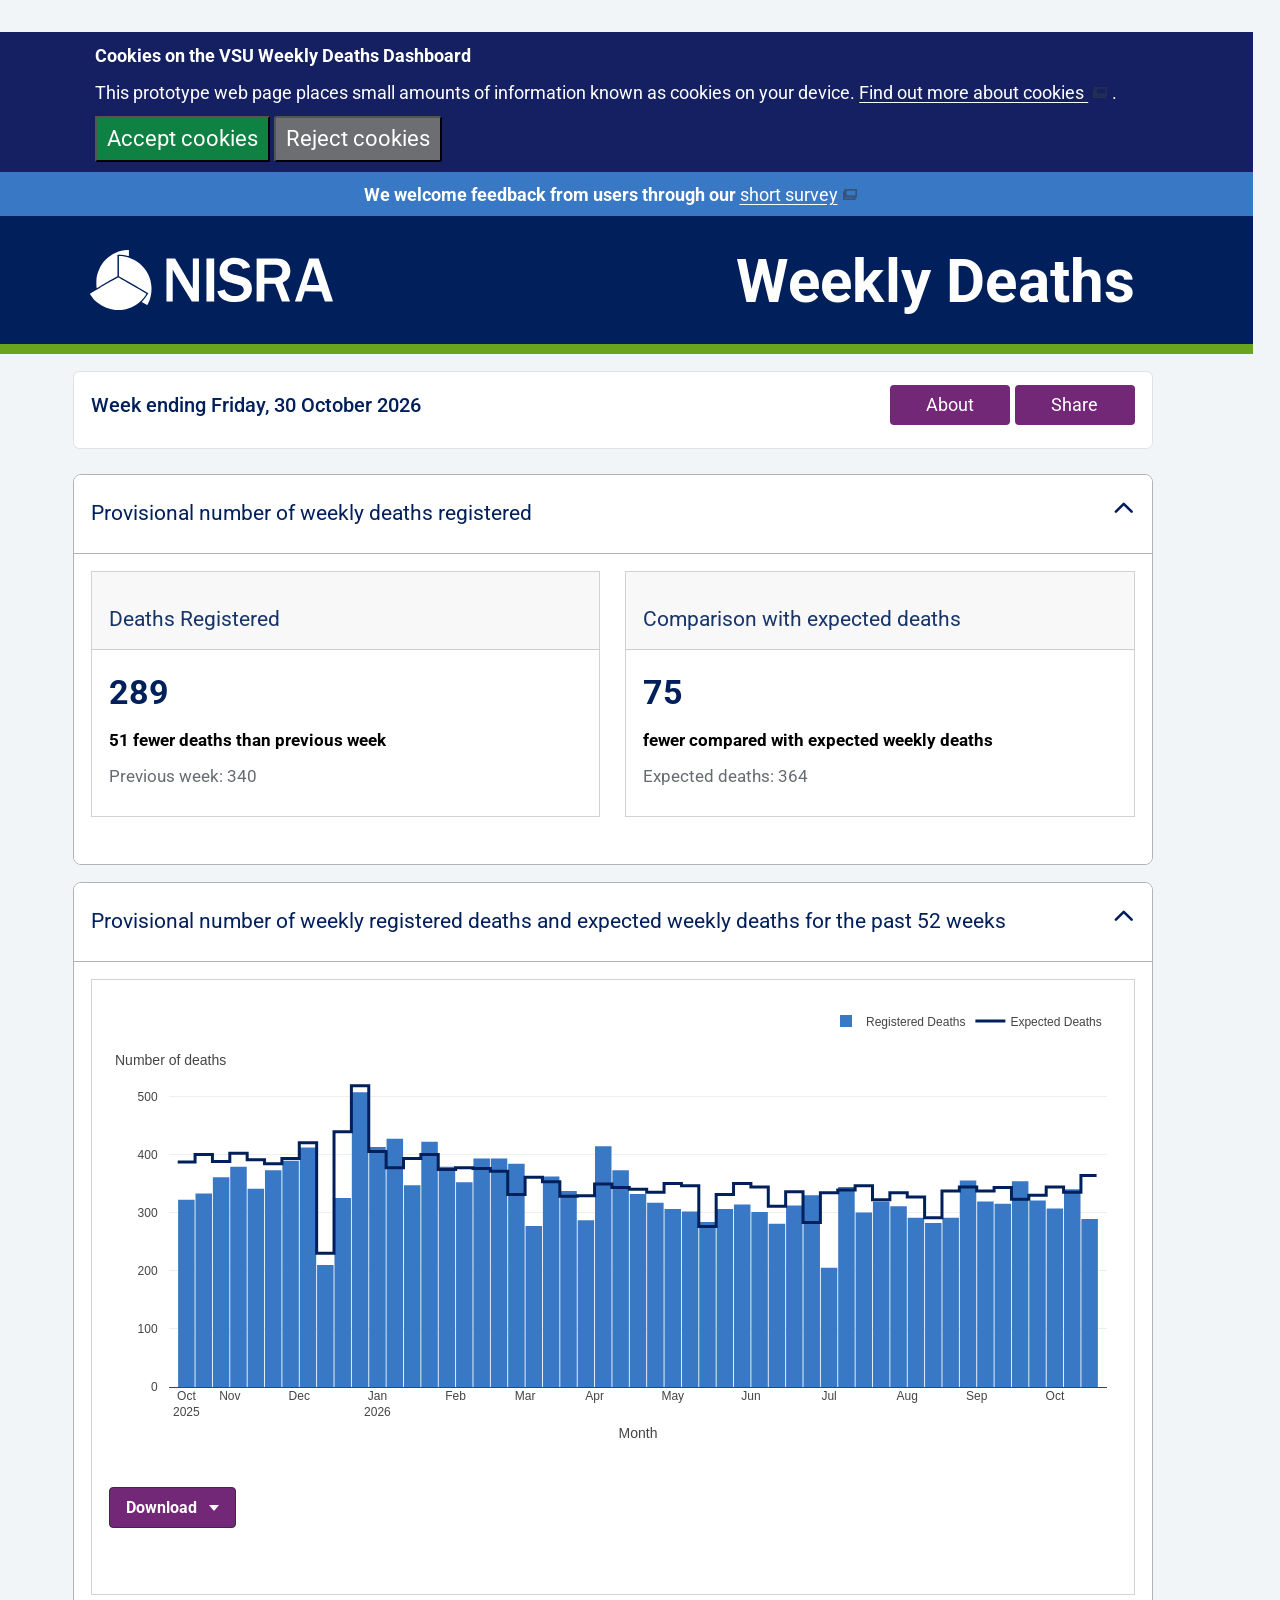
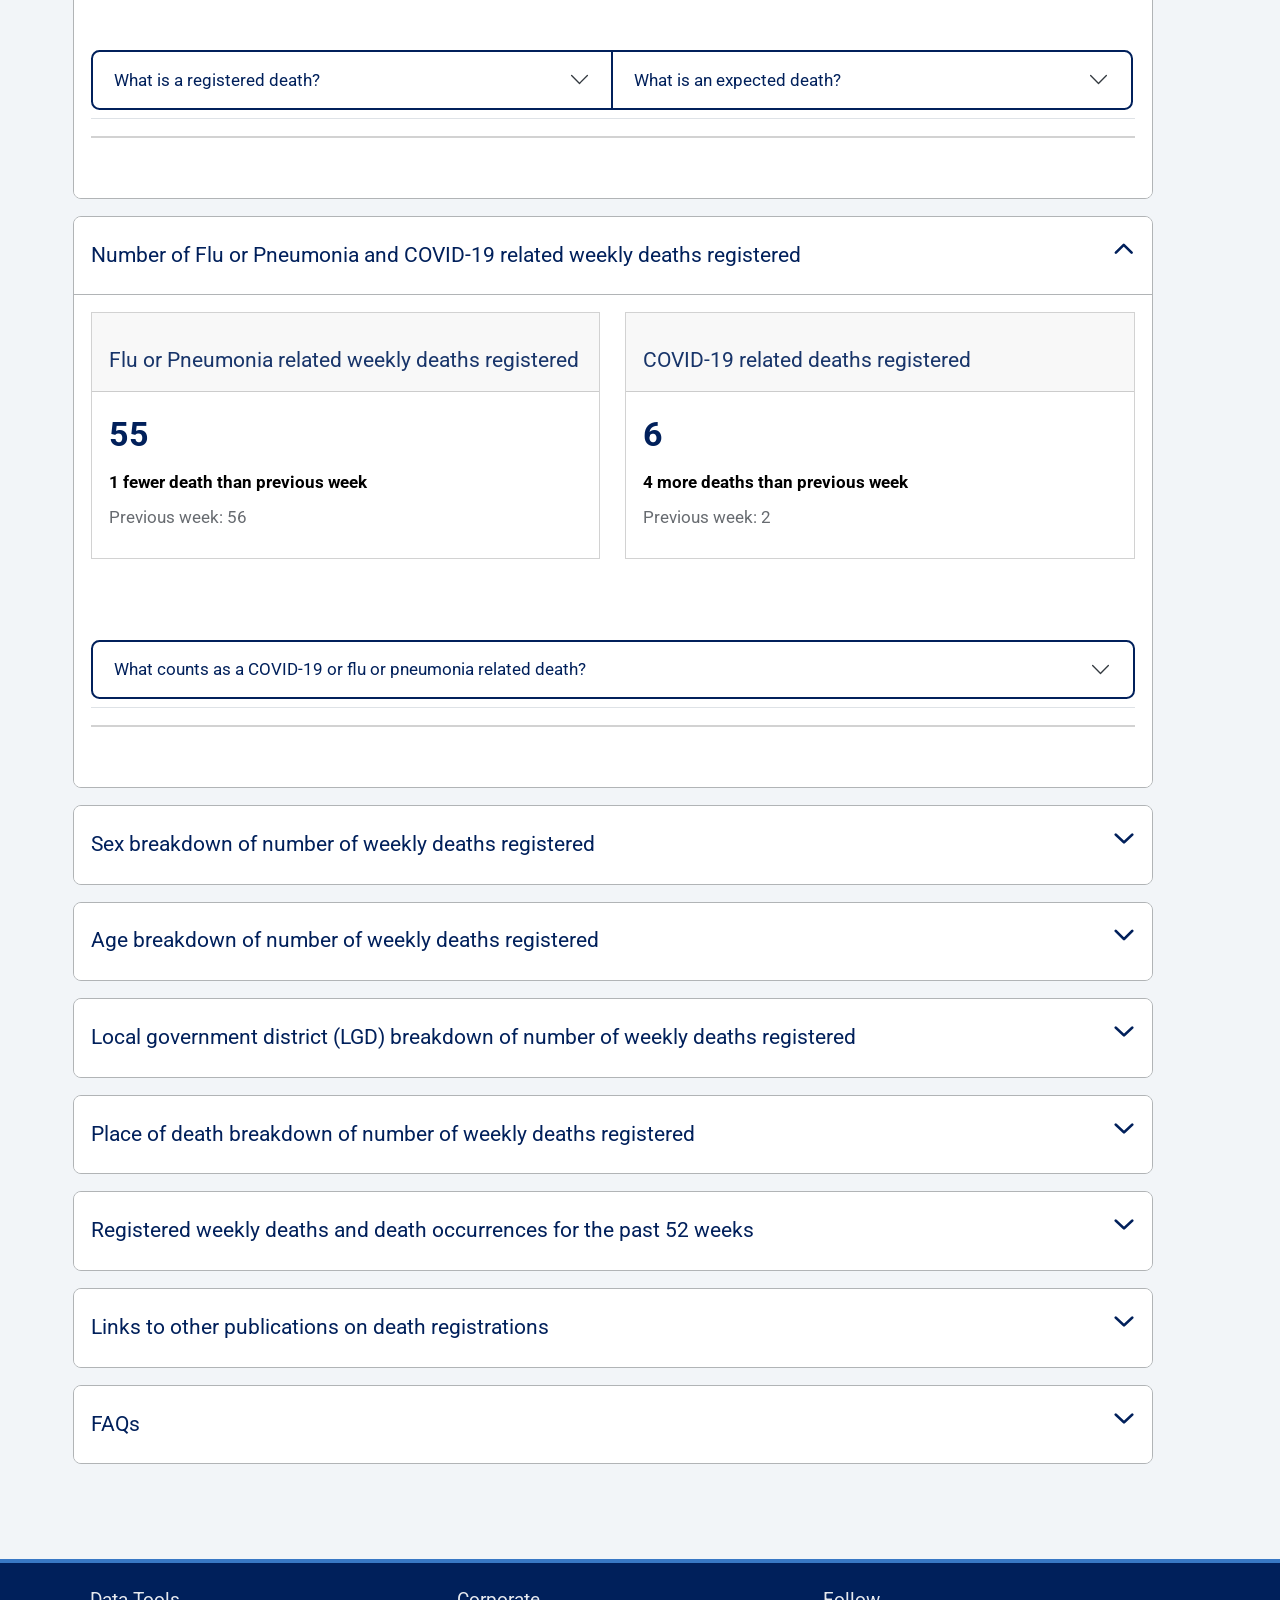
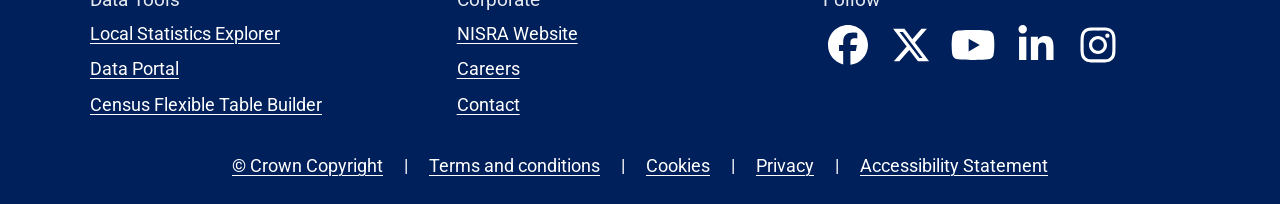
==== docs/index.html @ 2a8b1c07 "Data updated" ====
<!DOCTYPE html>
<html xmlns="http://www.w3.org/1999/xhtml" lang="en" xml:lang="en"><head>

<meta charset="utf-8">
<meta name="generator" content="quarto-1.11.9">

<meta name="viewport" content="width=device-width, initial-scale=1.0, user-scalable=yes">


<title>Weekly Deaths in Northern Ireland – Weekly Deaths Recorded in Northern Ireland</title>
<style>

span.smallcaps{font-variant: small-caps;}
div.columns{display: flex; gap: 1.5em;}
div.column{flex: auto;}
@media screen {
div.columns{gap: min(4vw, 1.5em);}
div.column{overflow-x: auto;}
}
div.hanging-indent{margin-left: 1.5em; text-indent: -1.5em;}
ul.task-list{list-style: none;}
ul.task-list li input[type="checkbox"] {
width: 0.8em;
margin: 0 0.8em 0.2em -1em;  vertical-align: middle;
}
</style>


<script>const headroomChanged = new CustomEvent("quarto-hrChanged", {
  detail: {},
  bubbles: true,
  cancelable: false,
  composed: false,
});

const announceDismiss = () => {
  const annEl = window.document.getElementById("quarto-announcement");
  if (annEl) {
    annEl.remove();

    const annId = annEl.getAttribute("data-announcement-id");
    window.localStorage.setItem(`quarto-announce-${annId}`, "true");
  }
};

const announceRegister = () => {
  const annEl = window.document.getElementById("quarto-announcement");
  if (annEl) {
    const annId = annEl.getAttribute("data-announcement-id");
    const isDismissed =
      window.localStorage.getItem(`quarto-announce-${annId}`) || false;
    if (isDismissed) {
      announceDismiss();
      return;
    } else {
      annEl.classList.remove("hidden");
    }

    const actionEl = annEl.querySelector(".quarto-announcement-action");
    if (actionEl) {
      actionEl.addEventListener("click", function (e) {
        e.preventDefault();
        // Hide the bar immediately
        announceDismiss();
      });
    }
  }
};

window.document.addEventListener("DOMContentLoaded", function () {
  let init = false;

  announceRegister();

  // Manage the back to top button, if one is present.
  let lastScrollTop = window.pageYOffset || document.documentElement.scrollTop;
  const scrollDownBuffer = 5;
  const scrollUpBuffer = 35;
  const btn = document.getElementById("quarto-back-to-top");
  const hideBackToTop = () => {
    btn.style.display = "none";
  };
  const showBackToTop = () => {
    btn.style.display = "inline-block";
  };
  if (btn) {
    window.document.addEventListener(
      "scroll",
      function () {
        const currentScrollTop =
          window.pageYOffset || document.documentElement.scrollTop;

        // Shows and hides the button 'intelligently' as the user scrolls
        if (currentScrollTop - scrollDownBuffer > lastScrollTop) {
          hideBackToTop();
          lastScrollTop = currentScrollTop <= 0 ? 0 : currentScrollTop;
        } else if (currentScrollTop < lastScrollTop - scrollUpBuffer) {
          showBackToTop();
          lastScrollTop = currentScrollTop <= 0 ? 0 : currentScrollTop;
        }

        // Show the button at the bottom, hides it at the top
        if (currentScrollTop <= 0) {
          hideBackToTop();
        } else if (
          window.innerHeight + currentScrollTop >=
          document.body.offsetHeight
        ) {
          showBackToTop();
        }
      },
      false
    );
  }

  function throttle(func, wait) {
    var timeout;
    return function () {
      const context = this;
      const args = arguments;
      const later = function () {
        clearTimeout(timeout);
        timeout = null;
        func.apply(context, args);
      };

      if (!timeout) {
        timeout = setTimeout(later, wait);
      }
    };
  }

  function headerOffset() {
    // Set an offset if there is are fixed top navbar
    const headerEl = window.document.querySelector("header.fixed-top");
    if (headerEl) {
      return headerEl.clientHeight;
    } else {
      return 0;
    }
  }

  function footerOffset() {
    const footerEl = window.document.querySelector("footer.footer");
    if (footerEl) {
      return footerEl.clientHeight;
    } else {
      return 0;
    }
  }

  function dashboardOffset() {
    const dashboardNavEl = window.document.getElementById(
      "quarto-dashboard-header"
    );
    if (dashboardNavEl !== null) {
      return dashboardNavEl.clientHeight;
    } else {
      return 0;
    }
  }

  function updateDocumentOffsetWithoutAnimation() {
    updateDocumentOffset(false);
  }

  function updateDocumentOffset(animated) {
    // set body offset
    const topOffset = headerOffset();
    const bodyOffset = topOffset + footerOffset() + dashboardOffset();
    const bodyEl = window.document.body;
    bodyEl.setAttribute("data-bs-offset", topOffset);
    bodyEl.style.paddingTop = topOffset + "px";

    // deal with sidebar offsets
    const sidebars = window.document.querySelectorAll(
      ".sidebar, .headroom-target"
    );
    sidebars.forEach((sidebar) => {
      if (!animated) {
        sidebar.classList.add("notransition");
        // Remove the no transition class after the animation has time to complete
        setTimeout(function () {
          sidebar.classList.remove("notransition");
        }, 201);
      }

      if (window.Headroom && sidebar.classList.contains("sidebar-unpinned")) {
        sidebar.style.top = "0";
        sidebar.style.maxHeight = "100vh";
      } else {
        sidebar.style.top = topOffset + "px";
        sidebar.style.maxHeight = "calc(100vh - " + topOffset + "px)";
      }
    });

    // allow space for footer
    const mainContainer = window.document.querySelector(".quarto-container");
    if (mainContainer) {
      mainContainer.style.minHeight = "calc(100vh - " + bodyOffset + "px)";
    }

    // link offset
    let linkStyle = window.document.querySelector("#quarto-target-style");
    if (!linkStyle) {
      linkStyle = window.document.createElement("style");
      linkStyle.setAttribute("id", "quarto-target-style");
      window.document.head.appendChild(linkStyle);
    }
    while (linkStyle.firstChild) {
      linkStyle.removeChild(linkStyle.firstChild);
    }
    if (topOffset > 0) {
      linkStyle.appendChild(
        window.document.createTextNode(`
      section:target::before {
        content: "";
        display: block;
        height: ${topOffset}px;
        margin: -${topOffset}px 0 0;
      }`)
      );
    }
    if (init) {
      window.dispatchEvent(headroomChanged);
    }
    init = true;
  }

  // initialize headroom
  var header = window.document.querySelector("#quarto-header");
  if (header && window.Headroom) {
    const headroom = new window.Headroom(header, {
      tolerance: 5,
      onPin: function () {
        const sidebars = window.document.querySelectorAll(
          ".sidebar, .headroom-target"
        );
        sidebars.forEach((sidebar) => {
          sidebar.classList.remove("sidebar-unpinned");
        });
        updateDocumentOffset();
      },
      onUnpin: function () {
        const sidebars = window.document.querySelectorAll(
          ".sidebar, .headroom-target"
        );
        sidebars.forEach((sidebar) => {
          sidebar.classList.add("sidebar-unpinned");
        });
        updateDocumentOffset();
      },
    });
    headroom.init();

    let frozen = false;
    window.quartoToggleHeadroom = function () {
      if (frozen) {
        headroom.unfreeze();
        frozen = false;
      } else {
        headroom.freeze();
        frozen = true;
      }
    };
  }

  window.addEventListener(
    "hashchange",
    function (e) {
      if (
        getComputedStyle(document.documentElement).scrollBehavior !== "smooth"
      ) {
        window.scrollTo(0, window.pageYOffset - headerOffset());
      }
    },
    false
  );

  // Observe size changed for the header
  const headerEl = window.document.querySelector("header.fixed-top");
  if (headerEl && window.ResizeObserver) {
    const observer = new window.ResizeObserver(() => {
      setTimeout(updateDocumentOffsetWithoutAnimation, 0);
    });
    observer.observe(headerEl, {
      attributes: true,
      childList: true,
      characterData: true,
    });
  } else {
    window.addEventListener(
      "resize",
      throttle(updateDocumentOffsetWithoutAnimation, 50)
    );
  }
  setTimeout(updateDocumentOffsetWithoutAnimation, 250);

  // fixup index.html links if we aren't on the filesystem
  if (window.location.protocol !== "file:") {
    const links = window.document.querySelectorAll("a");
    for (let i = 0; i < links.length; i++) {
      if (links[i].href) {
        links[i].dataset.originalHref = links[i].href;
        // only strip index.html at the end of the path (optionally followed
        // by a query or fragment) so that files like index.html.md
        // (alternate-format twins) are left alone (#14667)
        links[i].href = links[i].href.replace(/\/index\.html(?=[?#]|$)/, "/");
      }
    }

    // Fixup any sharing links that require urls
    // Append url to any sharing urls
    const sharingLinks = window.document.querySelectorAll(
      "a.sidebar-tools-main-item, a.quarto-navigation-tool, a.quarto-navbar-tools, a.quarto-navbar-tools-item"
    );
    for (let i = 0; i < sharingLinks.length; i++) {
      const sharingLink = sharingLinks[i];
      const href = sharingLink.getAttribute("href");
      if (href) {
        sharingLink.setAttribute(
          "href",
          href.replace("|url|", window.location.href)
        );
      }
    }

    // Scroll the active navigation item into view, if necessary
    const navSidebar = window.document.querySelector("nav#quarto-sidebar");
    if (navSidebar) {
      // Find the active item
      const activeItem = navSidebar.querySelector("li.sidebar-item a.active");
      if (activeItem) {
        // Wait for the scroll height and height to resolve by observing size changes on the
        // nav element that is scrollable
        const resizeObserver = new ResizeObserver((_entries) => {
          // The bottom of the element
          const elBottom = activeItem.offsetTop;
          const viewBottom = navSidebar.scrollTop + navSidebar.clientHeight;

          // The element height and scroll height are the same, then we are still loading
          if (viewBottom !== navSidebar.scrollHeight) {
            // Determine if the item isn't visible and scroll to it
            if (elBottom >= viewBottom) {
              navSidebar.scrollTop = elBottom;
            }

            // stop observing now since we've completed the scroll
            resizeObserver.unobserve(navSidebar);
          }
        });
        resizeObserver.observe(navSidebar);
      }
    }
  }
});
</script>
<script>/*!
 * clipboard.js v2.0.11
 * https://clipboardjs.com/
 *
 * Licensed MIT © Zeno Rocha
 */
!function(t,e){"object"==typeof exports&&"object"==typeof module?module.exports=e():"function"==typeof define&&define.amd?define([],e):"object"==typeof exports?exports.ClipboardJS=e():t.ClipboardJS=e()}(this,function(){return n={686:function(t,e,n){"use strict";n.d(e,{default:function(){return b}});var e=n(279),i=n.n(e),e=n(370),u=n.n(e),e=n(817),r=n.n(e);function c(t){try{return document.execCommand(t)}catch(t){return}}var a=function(t){t=r()(t);return c("cut"),t};function o(t,e){var n,o,t=(n=t,o="rtl"===document.documentElement.getAttribute("dir"),(t=document.createElement("textarea")).style.fontSize="12pt",t.style.border="0",t.style.padding="0",t.style.margin="0",t.style.position="absolute",t.style[o?"right":"left"]="-9999px",o=window.pageYOffset||document.documentElement.scrollTop,t.style.top="".concat(o,"px"),t.setAttribute("readonly",""),t.value=n,t);return e.container.appendChild(t),e=r()(t),c("copy"),t.remove(),e}var f=function(t){var e=1<arguments.length&&void 0!==arguments[1]?arguments[1]:{container:document.body},n="";return"string"==typeof t?n=o(t,e):t instanceof HTMLInputElement&&!["text","search","url","tel","password"].includes(null==t?void 0:t.type)?n=o(t.value,e):(n=r()(t),c("copy")),n};function l(t){return(l="function"==typeof Symbol&&"symbol"==typeof Symbol.iterator?function(t){return typeof t}:function(t){return t&&"function"==typeof Symbol&&t.constructor===Symbol&&t!==Symbol.prototype?"symbol":typeof t})(t)}var s=function(){var t=0<arguments.length&&void 0!==arguments[0]?arguments[0]:{},e=t.action,n=void 0===e?"copy":e,o=t.container,e=t.target,t=t.text;if("copy"!==n&&"cut"!==n)throw new Error('Invalid "action" value, use either "copy" or "cut"');if(void 0!==e){if(!e||"object"!==l(e)||1!==e.nodeType)throw new Error('Invalid "target" value, use a valid Element');if("copy"===n&&e.hasAttribute("disabled"))throw new Error('Invalid "target" attribute. Please use "readonly" instead of "disabled" attribute');if("cut"===n&&(e.hasAttribute("readonly")||e.hasAttribute("disabled")))throw new Error('Invalid "target" attribute. You can\'t cut text from elements with "readonly" or "disabled" attributes')}return t?f(t,{container:o}):e?"cut"===n?a(e):f(e,{container:o}):void 0};function p(t){return(p="function"==typeof Symbol&&"symbol"==typeof Symbol.iterator?function(t){return typeof t}:function(t){return t&&"function"==typeof Symbol&&t.constructor===Symbol&&t!==Symbol.prototype?"symbol":typeof t})(t)}function d(t,e){for(var n=0;n<e.length;n++){var o=e[n];o.enumerable=o.enumerable||!1,o.configurable=!0,"value"in o&&(o.writable=!0),Object.defineProperty(t,o.key,o)}}function y(t,e){return(y=Object.setPrototypeOf||function(t,e){return t.__proto__=e,t})(t,e)}function h(n){var o=function(){if("undefined"==typeof Reflect||!Reflect.construct)return!1;if(Reflect.construct.sham)return!1;if("function"==typeof Proxy)return!0;try{return Date.prototype.toString.call(Reflect.construct(Date,[],function(){})),!0}catch(t){return!1}}();return function(){var t,e=v(n);return t=o?(t=v(this).constructor,Reflect.construct(e,arguments,t)):e.apply(this,arguments),e=this,!(t=t)||"object"!==p(t)&&"function"!=typeof t?function(t){if(void 0!==t)return t;throw new ReferenceError("this hasn't been initialised - super() hasn't been called")}(e):t}}function v(t){return(v=Object.setPrototypeOf?Object.getPrototypeOf:function(t){return t.__proto__||Object.getPrototypeOf(t)})(t)}function m(t,e){t="data-clipboard-".concat(t);if(e.hasAttribute(t))return e.getAttribute(t)}var b=function(){!function(t,e){if("function"!=typeof e&&null!==e)throw new TypeError("Super expression must either be null or a function");t.prototype=Object.create(e&&e.prototype,{constructor:{value:t,writable:!0,configurable:!0}}),e&&y(t,e)}(r,i());var t,e,n,o=h(r);function r(t,e){var n;return function(t){if(!(t instanceof r))throw new TypeError("Cannot call a class as a function")}(this),(n=o.call(this)).resolveOptions(e),n.listenClick(t),n}return t=r,n=[{key:"copy",value:function(t){var e=1<arguments.length&&void 0!==arguments[1]?arguments[1]:{container:document.body};return f(t,e)}},{key:"cut",value:function(t){return a(t)}},{key:"isSupported",value:function(){var t=0<arguments.length&&void 0!==arguments[0]?arguments[0]:["copy","cut"],t="string"==typeof t?[t]:t,e=!!document.queryCommandSupported;return t.forEach(function(t){e=e&&!!document.queryCommandSupported(t)}),e}}],(e=[{key:"resolveOptions",value:function(){var t=0<arguments.length&&void 0!==arguments[0]?arguments[0]:{};this.action="function"==typeof t.action?t.action:this.defaultAction,this.target="function"==typeof t.target?t.target:this.defaultTarget,this.text="function"==typeof t.text?t.text:this.defaultText,this.container="object"===p(t.container)?t.container:document.body}},{key:"listenClick",value:function(t){var e=this;this.listener=u()(t,"click",function(t){return e.onClick(t)})}},{key:"onClick",value:function(t){var e=t.delegateTarget||t.currentTarget,n=this.action(e)||"copy",t=s({action:n,container:this.container,target:this.target(e),text:this.text(e)});this.emit(t?"success":"error",{action:n,text:t,trigger:e,clearSelection:function(){e&&e.focus(),window.getSelection().removeAllRanges()}})}},{key:"defaultAction",value:function(t){return m("action",t)}},{key:"defaultTarget",value:function(t){t=m("target",t);if(t)return document.querySelector(t)}},{key:"defaultText",value:function(t){return m("text",t)}},{key:"destroy",value:function(){this.listener.destroy()}}])&&d(t.prototype,e),n&&d(t,n),r}()},828:function(t){var e;"undefined"==typeof Element||Element.prototype.matches||((e=Element.prototype).matches=e.matchesSelector||e.mozMatchesSelector||e.msMatchesSelector||e.oMatchesSelector||e.webkitMatchesSelector),t.exports=function(t,e){for(;t&&9!==t.nodeType;){if("function"==typeof t.matches&&t.matches(e))return t;t=t.parentNode}}},438:function(t,e,n){var u=n(828);function i(t,e,n,o,r){var i=function(e,n,t,o){return function(t){t.delegateTarget=u(t.target,n),t.delegateTarget&&o.call(e,t)}}.apply(this,arguments);return t.addEventListener(n,i,r),{destroy:function(){t.removeEventListener(n,i,r)}}}t.exports=function(t,e,n,o,r){return"function"==typeof t.addEventListener?i.apply(null,arguments):"function"==typeof n?i.bind(null,document).apply(null,arguments):("string"==typeof t&&(t=document.querySelectorAll(t)),Array.prototype.map.call(t,function(t){return i(t,e,n,o,r)}))}},879:function(t,n){n.node=function(t){return void 0!==t&&t instanceof HTMLElement&&1===t.nodeType},n.nodeList=function(t){var e=Object.prototype.toString.call(t);return void 0!==t&&("[object NodeList]"===e||"[object HTMLCollection]"===e)&&"length"in t&&(0===t.length||n.node(t[0]))},n.string=function(t){return"string"==typeof t||t instanceof String},n.fn=function(t){return"[object Function]"===Object.prototype.toString.call(t)}},370:function(t,e,n){var f=n(879),l=n(438);t.exports=function(t,e,n){if(!t&&!e&&!n)throw new Error("Missing required arguments");if(!f.string(e))throw new TypeError("Second argument must be a String");if(!f.fn(n))throw new TypeError("Third argument must be a Function");if(f.node(t))return c=e,a=n,(u=t).addEventListener(c,a),{destroy:function(){u.removeEventListener(c,a)}};if(f.nodeList(t))return o=t,r=e,i=n,Array.prototype.forEach.call(o,function(t){t.addEventListener(r,i)}),{destroy:function(){Array.prototype.forEach.call(o,function(t){t.removeEventListener(r,i)})}};if(f.string(t))return t=t,e=e,n=n,l(document.body,t,e,n);throw new TypeError("First argument must be a String, HTMLElement, HTMLCollection, or NodeList");var o,r,i,u,c,a}},817:function(t){t.exports=function(t){var e,n="SELECT"===t.nodeName?(t.focus(),t.value):"INPUT"===t.nodeName||"TEXTAREA"===t.nodeName?((e=t.hasAttribute("readonly"))||t.setAttribute("readonly",""),t.select(),t.setSelectionRange(0,t.value.length),e||t.removeAttribute("readonly"),t.value):(t.hasAttribute("contenteditable")&&t.focus(),n=window.getSelection(),(e=document.createRange()).selectNodeContents(t),n.removeAllRanges(),n.addRange(e),n.toString());return n}},279:function(t){function e(){}e.prototype={on:function(t,e,n){var o=this.e||(this.e={});return(o[t]||(o[t]=[])).push({fn:e,ctx:n}),this},once:function(t,e,n){var o=this;function r(){o.off(t,r),e.apply(n,arguments)}return r._=e,this.on(t,r,n)},emit:function(t){for(var e=[].slice.call(arguments,1),n=((this.e||(this.e={}))[t]||[]).slice(),o=0,r=n.length;o<r;o++)n[o].fn.apply(n[o].ctx,e);return this},off:function(t,e){var n=this.e||(this.e={}),o=n[t],r=[];if(o&&e)for(var i=0,u=o.length;i<u;i++)o[i].fn!==e&&o[i].fn._!==e&&r.push(o[i]);return r.length?n[t]=r:delete n[t],this}},t.exports=e,t.exports.TinyEmitter=e}},r={},o.n=function(t){var e=t&&t.__esModule?function(){return t.default}:function(){return t};return o.d(e,{a:e}),e},o.d=function(t,e){for(var n in e)o.o(e,n)&&!o.o(t,n)&&Object.defineProperty(t,n,{enumerable:!0,get:e[n]})},o.o=function(t,e){return Object.prototype.hasOwnProperty.call(t,e)},o(686).default;function o(t){if(r[t])return r[t].exports;var e=r[t]={exports:{}};return n[t](e,e.exports,o),e.exports}var n,r});</script>
<script>/*! @algolia/autocomplete-js 1.19.1 | MIT License | © Algolia, Inc. and contributors | https://github.com/algolia/autocomplete */
!function(e,t){"object"==typeof exports&&"undefined"!=typeof module?t(exports):"function"==typeof define&&define.amd?define(["exports"],t):t((e="undefined"!=typeof globalThis?globalThis:e||self)["@algolia/autocomplete-js"]={})}(this,(function(e){"use strict";function t(e,t){var n=Object.keys(e);if(Object.getOwnPropertySymbols){var r=Object.getOwnPropertySymbols(e);t&&(r=r.filter((function(t){return Object.getOwnPropertyDescriptor(e,t).enumerable}))),n.push.apply(n,r)}return n}function n(e){for(var n=1;n<arguments.length;n++){var r=null!=arguments[n]?arguments[n]:{};n%2?t(Object(r),!0).forEach((function(t){o(e,t,r[t])})):Object.getOwnPropertyDescriptors?Object.defineProperties(e,Object.getOwnPropertyDescriptors(r)):t(Object(r)).forEach((function(t){Object.defineProperty(e,t,Object.getOwnPropertyDescriptor(r,t))}))}return e}function r(e){return r="function"==typeof Symbol&&"symbol"==typeof Symbol.iterator?function(e){return typeof e}:function(e){return e&&"function"==typeof Symbol&&e.constructor===Symbol&&e!==Symbol.prototype?"symbol":typeof e},r(e)}function o(e,t,n){return(t=function(e){var t=function(e,t){if("object"!=typeof e||null===e)return e;var n=e[Symbol.toPrimitive];if(void 0!==n){var r=n.call(e,t||"default");if("object"!=typeof r)return r;throw new TypeError("@@toPrimitive must return a primitive value.")}return("string"===t?String:Number)(e)}(e,"string");return"symbol"==typeof t?t:String(t)}(t))in e?Object.defineProperty(e,t,{value:n,enumerable:!0,configurable:!0,writable:!0}):e[t]=n,e}function i(){return i=Object.assign?Object.assign.bind():function(e){for(var t=1;t<arguments.length;t++){var n=arguments[t];for(var r in n)Object.prototype.hasOwnProperty.call(n,r)&&(e[r]=n[r])}return e},i.apply(this,arguments)}function u(e,t){if(null==e)return{};var n,r,o=function(e,t){if(null==e)return{};var n,r,o={},i=Object.keys(e);for(r=0;r<i.length;r++)n=i[r],t.indexOf(n)>=0||(o[n]=e[n]);return o}(e,t);if(Object.getOwnPropertySymbols){var i=Object.getOwnPropertySymbols(e);for(r=0;r<i.length;r++)n=i[r],t.indexOf(n)>=0||Object.prototype.propertyIsEnumerable.call(e,n)&&(o[n]=e[n])}return o}function a(e,t){return function(e){if(Array.isArray(e))return e}(e)||function(e,t){var n=null==e?null:"undefined"!=typeof Symbol&&e[Symbol.iterator]||e["@@iterator"];if(null!=n){var r,o,i,u,a=[],l=!0,c=!1;try{if(i=(n=n.call(e)).next,0===t){if(Object(n)!==n)return;l=!1}else for(;!(l=(r=i.call(n)).done)&&(a.push(r.value),a.length!==t);l=!0);}catch(e){c=!0,o=e}finally{try{if(!l&&null!=n.return&&(u=n.return(),Object(u)!==u))return}finally{if(c)throw o}}return a}}(e,t)||c(e,t)||function(){throw new TypeError("Invalid attempt to destructure non-iterable instance.\nIn order to be iterable, non-array objects must have a [Symbol.iterator]() method.")}()}function l(e){return function(e){if(Array.isArray(e))return s(e)}(e)||function(e){if("undefined"!=typeof Symbol&&null!=e[Symbol.iterator]||null!=e["@@iterator"])return Array.from(e)}(e)||c(e)||function(){throw new TypeError("Invalid attempt to spread non-iterable instance.\nIn order to be iterable, non-array objects must have a [Symbol.iterator]() method.")}()}function c(e,t){if(e){if("string"==typeof e)return s(e,t);var n=Object.prototype.toString.call(e).slice(8,-1);return"Object"===n&&e.constructor&&(n=e.constructor.name),"Map"===n||"Set"===n?Array.from(e):"Arguments"===n||/^(?:Ui|I)nt(?:8|16|32)(?:Clamped)?Array$/.test(n)?s(e,t):void 0}}function s(e,t){(null==t||t>e.length)&&(t=e.length);for(var n=0,r=new Array(t);n<t;n++)r[n]=e[n];return r}function f(e){return{current:e}}function p(e,t){var n=void 0;return function(){for(var r=arguments.length,o=new Array(r),i=0;i<r;i++)o[i]=arguments[i];n&&clearTimeout(n),n=setTimeout((function(){return e.apply(void 0,o)}),t)}}function m(e){return e.reduce((function(e,t){return e.concat(t)}),[])}var v=0;function d(){return"autocomplete-".concat(v++)}function y(e,t){return t.reduce((function(e,t){return e&&e[t]}),e)}function b(e){return 0===e.collections.length?0:e.collections.reduce((function(e,t){return e+t.items.length}),0)}function g(e){return e!==Object(e)}function h(e,t){if(e===t)return!0;if(g(e)||g(t)||"function"==typeof e||"function"==typeof t)return e===t;if(Object.keys(e).length!==Object.keys(t).length)return!1;for(var n=0,r=Object.keys(e);n<r.length;n++){var o=r[n];if(!(o in t))return!1;if(!h(e[o],t[o]))return!1}return!0}var _=function(){};var O="1.19.1",S=[{segment:"autocomplete-core",version:O}];function j(e){var t=e.item,n=e.items,r=void 0===n?[]:n;return{index:t.__autocomplete_indexName,items:[t],positions:[1+r.findIndex((function(e){return e.objectID===t.objectID}))],queryID:t.__autocomplete_queryID,algoliaSource:["autocomplete"]}}function P(e,t){return function(e){if(Array.isArray(e))return e}(e)||function(e,t){var n=null==e?null:"undefined"!=typeof Symbol&&e[Symbol.iterator]||e["@@iterator"];if(null!=n){var r,o,i,u,a=[],l=!0,c=!1;try{if(i=(n=n.call(e)).next,0===t){if(Object(n)!==n)return;l=!1}else for(;!(l=(r=i.call(n)).done)&&(a.push(r.value),a.length!==t);l=!0);}catch(e){c=!0,o=e}finally{try{if(!l&&null!=n.return&&(u=n.return(),Object(u)!==u))return}finally{if(c)throw o}}return a}}(e,t)||function(e,t){if(!e)return;if("string"==typeof e)return w(e,t);var n=Object.prototype.toString.call(e).slice(8,-1);"Object"===n&&e.constructor&&(n=e.constructor.name);if("Map"===n||"Set"===n)return Array.from(e);if("Arguments"===n||/^(?:Ui|I)nt(?:8|16|32)(?:Clamped)?Array$/.test(n))return w(e,t)}(e,t)||function(){throw new TypeError("Invalid attempt to destructure non-iterable instance.\nIn order to be iterable, non-array objects must have a [Symbol.iterator]() method.")}()}function w(e,t){(null==t||t>e.length)&&(t=e.length);for(var n=0,r=new Array(t);n<t;n++)r[n]=e[n];return r}var I=["items"],A=["items"];function E(e){return E="function"==typeof Symbol&&"symbol"==typeof Symbol.iterator?function(e){return typeof e}:function(e){return e&&"function"==typeof Symbol&&e.constructor===Symbol&&e!==Symbol.prototype?"symbol":typeof e},E(e)}function D(e){return function(e){if(Array.isArray(e))return C(e)}(e)||function(e){if("undefined"!=typeof Symbol&&null!=e[Symbol.iterator]||null!=e["@@iterator"])return Array.from(e)}(e)||function(e,t){if(!e)return;if("string"==typeof e)return C(e,t);var n=Object.prototype.toString.call(e).slice(8,-1);"Object"===n&&e.constructor&&(n=e.constructor.name);if("Map"===n||"Set"===n)return Array.from(e);if("Arguments"===n||/^(?:Ui|I)nt(?:8|16|32)(?:Clamped)?Array$/.test(n))return C(e,t)}(e)||function(){throw new TypeError("Invalid attempt to spread non-iterable instance.\nIn order to be iterable, non-array objects must have a [Symbol.iterator]() method.")}()}function C(e,t){(null==t||t>e.length)&&(t=e.length);for(var n=0,r=new Array(t);n<t;n++)r[n]=e[n];return r}function k(e,t){if(null==e)return{};var n,r,o=function(e,t){if(null==e)return{};var n,r,o={},i=Object.keys(e);for(r=0;r<i.length;r++)n=i[r],t.indexOf(n)>=0||(o[n]=e[n]);return o}(e,t);if(Object.getOwnPropertySymbols){var i=Object.getOwnPropertySymbols(e);for(r=0;r<i.length;r++)n=i[r],t.indexOf(n)>=0||Object.prototype.propertyIsEnumerable.call(e,n)&&(o[n]=e[n])}return o}function x(e,t){var n=Object.keys(e);if(Object.getOwnPropertySymbols){var r=Object.getOwnPropertySymbols(e);t&&(r=r.filter((function(t){return Object.getOwnPropertyDescriptor(e,t).enumerable}))),n.push.apply(n,r)}return n}function N(e){for(var t=1;t<arguments.length;t++){var n=null!=arguments[t]?arguments[t]:{};t%2?x(Object(n),!0).forEach((function(t){T(e,t,n[t])})):Object.getOwnPropertyDescriptors?Object.defineProperties(e,Object.getOwnPropertyDescriptors(n)):x(Object(n)).forEach((function(t){Object.defineProperty(e,t,Object.getOwnPropertyDescriptor(n,t))}))}return e}function T(e,t,n){return(t=function(e){var t=function(e,t){if("object"!==E(e)||null===e)return e;var n=e[Symbol.toPrimitive];if(void 0!==n){var r=n.call(e,t||"default");if("object"!==E(r))return r;throw new TypeError("@@toPrimitive must return a primitive value.")}return("string"===t?String:Number)(e)}(e,"string");return"symbol"===E(t)?t:String(t)}(t))in e?Object.defineProperty(e,t,{value:n,enumerable:!0,configurable:!0,writable:!0}):e[t]=n,e}function q(e){for(var t=arguments.length>1&&void 0!==arguments[1]?arguments[1]:20,n=[],r=0;r<e.objectIDs.length;r+=t)n.push(N(N({},e),{},{objectIDs:e.objectIDs.slice(r,r+t)}));return n}function B(e){return e.map((function(e){var t=e.items,n=k(e,I);return N(N({},n),{},{objectIDs:(null==t?void 0:t.map((function(e){return e.objectID})))||n.objectIDs})}))}function R(e){var t,n,r,o=(t=P((e.version||"").split(".").map(Number),2),n=t[0],r=t[1],n>=3||2===n&&r>=4||1===n&&r>=10);function i(t,n,r){if(o&&void 0!==r){var i=r[0].__autocomplete_algoliaCredentials,u={"X-Algolia-Application-Id":i.appId,"X-Algolia-API-Key":i.apiKey};e.apply(void 0,[t].concat(D(n),[{headers:u}]))}else e.apply(void 0,[t].concat(D(n)))}return{init:function(t,n){e("init",{appId:t,apiKey:n})},setAuthenticatedUserToken:function(t){e("setAuthenticatedUserToken",t)},setUserToken:function(t){e("setUserToken",t)},clickedObjectIDsAfterSearch:function(){for(var e=arguments.length,t=new Array(e),n=0;n<e;n++)t[n]=arguments[n];t.length>0&&i("clickedObjectIDsAfterSearch",B(t),t[0].items)},clickedObjectIDs:function(){for(var e=arguments.length,t=new Array(e),n=0;n<e;n++)t[n]=arguments[n];t.length>0&&i("clickedObjectIDs",B(t),t[0].items)},clickedFilters:function(){for(var t=arguments.length,n=new Array(t),r=0;r<t;r++)n[r]=arguments[r];n.length>0&&e.apply(void 0,["clickedFilters"].concat(n))},convertedObjectIDsAfterSearch:function(){for(var e=arguments.length,t=new Array(e),n=0;n<e;n++)t[n]=arguments[n];t.length>0&&i("convertedObjectIDsAfterSearch",B(t),t[0].items)},convertedObjectIDs:function(){for(var e=arguments.length,t=new Array(e),n=0;n<e;n++)t[n]=arguments[n];t.length>0&&i("convertedObjectIDs",B(t),t[0].items)},convertedFilters:function(){for(var t=arguments.length,n=new Array(t),r=0;r<t;r++)n[r]=arguments[r];n.length>0&&e.apply(void 0,["convertedFilters"].concat(n))},viewedObjectIDs:function(){for(var e=arguments.length,t=new Array(e),n=0;n<e;n++)t[n]=arguments[n];t.length>0&&t.reduce((function(e,t){var n=t.items,r=k(t,A);return[].concat(D(e),D(q(N(N({},r),{},{objectIDs:(null==n?void 0:n.map((function(e){return e.objectID})))||r.objectIDs})).map((function(e){return{items:n,payload:e}}))))}),[]).forEach((function(e){var t=e.items;return i("viewedObjectIDs",[e.payload],t)}))},viewedFilters:function(){for(var t=arguments.length,n=new Array(t),r=0;r<t;r++)n[r]=arguments[r];n.length>0&&e.apply(void 0,["viewedFilters"].concat(n))}}}function L(e){var t=e.items.reduce((function(e,t){var n;return e[t.__autocomplete_indexName]=(null!==(n=e[t.__autocomplete_indexName])&&void 0!==n?n:[]).concat(t),e}),{});return Object.keys(t).map((function(e){return{index:e,items:t[e],algoliaSource:["autocomplete"]}}))}function F(e){return e.objectID&&e.__autocomplete_indexName&&e.__autocomplete_queryID}function U(e){return U="function"==typeof Symbol&&"symbol"==typeof Symbol.iterator?function(e){return typeof e}:function(e){return e&&"function"==typeof Symbol&&e.constructor===Symbol&&e!==Symbol.prototype?"symbol":typeof e},U(e)}function M(e){return function(e){if(Array.isArray(e))return H(e)}(e)||function(e){if("undefined"!=typeof Symbol&&null!=e[Symbol.iterator]||null!=e["@@iterator"])return Array.from(e)}(e)||function(e,t){if(!e)return;if("string"==typeof e)return H(e,t);var n=Object.prototype.toString.call(e).slice(8,-1);"Object"===n&&e.constructor&&(n=e.constructor.name);if("Map"===n||"Set"===n)return Array.from(e);if("Arguments"===n||/^(?:Ui|I)nt(?:8|16|32)(?:Clamped)?Array$/.test(n))return H(e,t)}(e)||function(){throw new TypeError("Invalid attempt to spread non-iterable instance.\nIn order to be iterable, non-array objects must have a [Symbol.iterator]() method.")}()}function H(e,t){(null==t||t>e.length)&&(t=e.length);for(var n=0,r=new Array(t);n<t;n++)r[n]=e[n];return r}function V(e,t){var n=Object.keys(e);if(Object.getOwnPropertySymbols){var r=Object.getOwnPropertySymbols(e);t&&(r=r.filter((function(t){return Object.getOwnPropertyDescriptor(e,t).enumerable}))),n.push.apply(n,r)}return n}function W(e){for(var t=1;t<arguments.length;t++){var n=null!=arguments[t]?arguments[t]:{};t%2?V(Object(n),!0).forEach((function(t){Q(e,t,n[t])})):Object.getOwnPropertyDescriptors?Object.defineProperties(e,Object.getOwnPropertyDescriptors(n)):V(Object(n)).forEach((function(t){Object.defineProperty(e,t,Object.getOwnPropertyDescriptor(n,t))}))}return e}function Q(e,t,n){return(t=function(e){var t=function(e,t){if("object"!==U(e)||null===e)return e;var n=e[Symbol.toPrimitive];if(void 0!==n){var r=n.call(e,t||"default");if("object"!==U(r))return r;throw new TypeError("@@toPrimitive must return a primitive value.")}return("string"===t?String:Number)(e)}(e,"string");return"symbol"===U(t)?t:String(t)}(t))in e?Object.defineProperty(e,t,{value:n,enumerable:!0,configurable:!0,writable:!0}):e[t]=n,e}var K="2.15.0",$="https://cdn.jsdelivr.net/npm/search-insights@".concat(K,"/dist/search-insights.min.js"),z=p((function(e){var t=e.onItemsChange,n=e.items,r=e.insights,o=e.state;t({insights:r,insightsEvents:L({items:n}).map((function(e){return W({eventName:"Items Viewed"},e)})),state:o})}),400);function G(e){var t=function(e){return W({onItemsChange:function(e){var t=e.insights,n=e.insightsEvents,r=e.state;t.viewedObjectIDs.apply(t,M(n.map((function(e){return W(W({},e),{},{algoliaSource:J(e.algoliaSource,r.context)})}))))},onSelect:function(e){var t=e.insights,n=e.insightsEvents,r=e.state;t.clickedObjectIDsAfterSearch.apply(t,M(n.map((function(e){return W(W({},e),{},{algoliaSource:J(e.algoliaSource,r.context)})}))))},onActive:_,__autocomplete_clickAnalytics:!0},e)}(e),n=t.insightsClient,r=t.insightsInitParams,o=t.onItemsChange,i=t.onSelect,u=t.onActive,a=t.__autocomplete_clickAnalytics,l=n;if(n||function(e){if("undefined"!=typeof window)e({window:window})}((function(e){var t=e.window,n=t.AlgoliaAnalyticsObject||"aa";"string"==typeof n&&(l=t[n]),l||(t.AlgoliaAnalyticsObject=n,t[n]||(t[n]=function(){t[n].queue||(t[n].queue=[]);for(var e=arguments.length,r=new Array(e),o=0;o<e;o++)r[o]=arguments[o];t[n].queue.push(r)}),t[n].version=K,l=t[n],function(e){var t="[Autocomplete]: Could not load search-insights.js. Please load it manually following https://alg.li/insights-autocomplete";try{var n=e.document.createElement("script");n.async=!0,n.src=$,n.onerror=function(){console.error(t)},document.body.appendChild(n)}catch(e){console.error(t)}}(t))})),!l)return{};r&&l("init",W({partial:!0},r));var c=R(l),s=f([]),m=p((function(e){var t=e.state;if(t.isOpen){var n=t.collections.reduce((function(e,t){return[].concat(M(e),M(t.items))}),[]).filter(F);h(s.current.map((function(e){return e.objectID})),n.map((function(e){return e.objectID})))||(s.current=n,n.length>0&&z({onItemsChange:o,items:n,insights:c,state:t}))}}),0);return{name:"aa.algoliaInsightsPlugin",subscribe:function(e){var t=e.setContext,n=e.onSelect,r=e.onActive;function o(e){t({algoliaInsightsPlugin:{__algoliaSearchParameters:W(W({},a?{clickAnalytics:!0}:{}),e?{userToken:X(e)}:{}),insights:c}})}l("addAlgoliaAgent","insights-plugin"),o(),l("onUserTokenChange",(function(e){o(e)})),l("getUserToken",null,(function(e,t){o(t)})),n((function(e){var t=e.item,n=e.state,r=e.event,o=e.source;F(t)&&i({state:n,event:r,insights:c,item:t,insightsEvents:[W({eventName:"Item Selected"},j({item:t,items:o.getItems().filter(F)}))]})})),r((function(e){var t=e.item,n=e.source,r=e.state,o=e.event;F(t)&&u({state:r,event:o,insights:c,item:t,insightsEvents:[W({eventName:"Item Active"},j({item:t,items:n.getItems().filter(F)}))]})}))},onStateChange:function(e){var t=e.state;m({state:t})},__autocomplete_pluginOptions:e}}function J(){var e,t=arguments.length>0&&void 0!==arguments[0]?arguments[0]:[],n=arguments.length>1?arguments[1]:void 0;return[].concat(M(t),["autocomplete-internal"],M(null!==(e=n.algoliaInsightsPlugin)&&void 0!==e&&e.__automaticInsights?["autocomplete-automatic"]:[]))}function X(e){return"number"==typeof e?e.toString():e}function Y(e,t){var n=t;return{then:function(t,r){return Y(e.then(ee(t,n,e),ee(r,n,e)),n)},catch:function(t){return Y(e.catch(ee(t,n,e)),n)},finally:function(t){return t&&n.onCancelList.push(t),Y(e.finally(ee(t&&function(){return n.onCancelList=[],t()},n,e)),n)},cancel:function(){n.isCanceled=!0;var e=n.onCancelList;n.onCancelList=[],e.forEach((function(e){e()}))},isCanceled:function(){return!0===n.isCanceled}}}function Z(e){return Y(e,{isCanceled:!1,onCancelList:[]})}function ee(e,t,n){return e?function(n){return t.isCanceled?n:e(n)}:n}var te,ne=!0;function re(e,t,n,r){if(!n)return null;if(e<0&&(null===t||null!==r&&0===t))return n+e;var o=(null===t?-1:t)+e;return o<=-1||o>=n?null===r?null:0:o}function oe(e,t){var n=Object.keys(e);if(Object.getOwnPropertySymbols){var r=Object.getOwnPropertySymbols(e);t&&(r=r.filter((function(t){return Object.getOwnPropertyDescriptor(e,t).enumerable}))),n.push.apply(n,r)}return n}function ie(e){for(var t=1;t<arguments.length;t++){var n=null!=arguments[t]?arguments[t]:{};t%2?oe(Object(n),!0).forEach((function(t){ue(e,t,n[t])})):Object.getOwnPropertyDescriptors?Object.defineProperties(e,Object.getOwnPropertyDescriptors(n)):oe(Object(n)).forEach((function(t){Object.defineProperty(e,t,Object.getOwnPropertyDescriptor(n,t))}))}return e}function ue(e,t,n){return(t=function(e){var t=function(e,t){if("object"!==ae(e)||null===e)return e;var n=e[Symbol.toPrimitive];if(void 0!==n){var r=n.call(e,t||"default");if("object"!==ae(r))return r;throw new TypeError("@@toPrimitive must return a primitive value.")}return("string"===t?String:Number)(e)}(e,"string");return"symbol"===ae(t)?t:String(t)}(t))in e?Object.defineProperty(e,t,{value:n,enumerable:!0,configurable:!0,writable:!0}):e[t]=n,e}function ae(e){return ae="function"==typeof Symbol&&"symbol"==typeof Symbol.iterator?function(e){return typeof e}:function(e){return e&&"function"==typeof Symbol&&e.constructor===Symbol&&e!==Symbol.prototype?"symbol":typeof e},ae(e)}function le(e,t){var n="undefined"!=typeof Symbol&&e[Symbol.iterator]||e["@@iterator"];if(!n){if(Array.isArray(e)||(n=function(e,t){if(!e)return;if("string"==typeof e)return ce(e,t);var n=Object.prototype.toString.call(e).slice(8,-1);"Object"===n&&e.constructor&&(n=e.constructor.name);if("Map"===n||"Set"===n)return Array.from(e);if("Arguments"===n||/^(?:Ui|I)nt(?:8|16|32)(?:Clamped)?Array$/.test(n))return ce(e,t)}(e))||t&&e&&"number"==typeof e.length){n&&(e=n);var r=0,o=function(){};return{s:o,n:function(){return r>=e.length?{done:!0}:{done:!1,value:e[r++]}},e:function(e){throw e},f:o}}throw new TypeError("Invalid attempt to iterate non-iterable instance.\nIn order to be iterable, non-array objects must have a [Symbol.iterator]() method.")}var i,u=!0,a=!1;return{s:function(){n=n.call(e)},n:function(){var e=n.next();return u=e.done,e},e:function(e){a=!0,i=e},f:function(){try{u||null==n.return||n.return()}finally{if(a)throw i}}}}function ce(e,t){(null==t||t>e.length)&&(t=e.length);for(var n=0,r=new Array(t);n<t;n++)r[n]=e[n];return r}var se=function(e,t){var n,r=!1,o=[],i=le(e);try{for(i.s();!(n=i.n()).done;){var u,a,l,c=null===(u=n.value.__autocomplete_pluginOptions)||void 0===u||null===(a=(l=u).awaitSubmit)||void 0===a?void 0:a.call(l);if("number"==typeof c)o.push(c);else if(!0===c){r=!0;break}}}catch(e){i.e(e)}finally{i.f()}return r?t.wait():o.length>0?t.wait(Math.max.apply(Math,o)):void 0};function fe(e){var t=function(e){var t=e.collections.map((function(e){return e.items.length})).reduce((function(e,t,n){var r=(e[n-1]||0)+t;return e.push(r),e}),[]).reduce((function(t,n){return n<=e.activeItemId?t+1:t}),0);return e.collections[t]}(e);if(!t)return null;var n=t.items[function(e){for(var t=e.state,n=e.collection,r=!1,o=0,i=0;!1===r;){var u=t.collections[o];if(u===n){r=!0;break}i+=u.items.length,o++}return t.activeItemId-i}({state:e,collection:t})],r=t.source;return{item:n,itemInputValue:r.getItemInputValue({item:n,state:e}),itemUrl:r.getItemUrl({item:n,state:e}),source:r}}function pe(e,t,n){return[e,null==n?void 0:n.sourceId,t].filter(Boolean).join("-").replace(/\s/g,"")}var me=/((gt|sm)-|galaxy nexus)|samsung[- ]|samsungbrowser/i;function ve(e){return e.nativeEvent||e}function de(e){return de="function"==typeof Symbol&&"symbol"==typeof Symbol.iterator?function(e){return typeof e}:function(e){return e&&"function"==typeof Symbol&&e.constructor===Symbol&&e!==Symbol.prototype?"symbol":typeof e},de(e)}function ye(e,t){var n=Object.keys(e);if(Object.getOwnPropertySymbols){var r=Object.getOwnPropertySymbols(e);t&&(r=r.filter((function(t){return Object.getOwnPropertyDescriptor(e,t).enumerable}))),n.push.apply(n,r)}return n}function be(e,t,n){return(t=function(e){var t=function(e,t){if("object"!==de(e)||null===e)return e;var n=e[Symbol.toPrimitive];if(void 0!==n){var r=n.call(e,t||"default");if("object"!==de(r))return r;throw new TypeError("@@toPrimitive must return a primitive value.")}return("string"===t?String:Number)(e)}(e,"string");return"symbol"===de(t)?t:String(t)}(t))in e?Object.defineProperty(e,t,{value:n,enumerable:!0,configurable:!0,writable:!0}):e[t]=n,e}function ge(e,t,n){var r,o=t.initialState;return{getState:function(){return o},dispatch:function(r,i){var u=function(e){for(var t=1;t<arguments.length;t++){var n=null!=arguments[t]?arguments[t]:{};t%2?ye(Object(n),!0).forEach((function(t){be(e,t,n[t])})):Object.getOwnPropertyDescriptors?Object.defineProperties(e,Object.getOwnPropertyDescriptors(n)):ye(Object(n)).forEach((function(t){Object.defineProperty(e,t,Object.getOwnPropertyDescriptor(n,t))}))}return e}({},o);o=e(o,{type:r,props:t,payload:i}),n({state:o,prevState:u})},pendingRequests:(r=[],{add:function(e){return r.push(e),e.finally((function(){r=r.filter((function(t){return t!==e}))}))},cancelAll:function(){r.forEach((function(e){return e.cancel()}))},isEmpty:function(){return 0===r.length},wait:function(e){return ne?(ne=!1,te=e?Promise.race([Promise.all(r),new Promise((function(t){return setTimeout(t,e)}))]):Promise.all(r),te.then((function(){ne=!0}))):te}})}}function he(e){return he="function"==typeof Symbol&&"symbol"==typeof Symbol.iterator?function(e){return typeof e}:function(e){return e&&"function"==typeof Symbol&&e.constructor===Symbol&&e!==Symbol.prototype?"symbol":typeof e},he(e)}function _e(e,t){var n=Object.keys(e);if(Object.getOwnPropertySymbols){var r=Object.getOwnPropertySymbols(e);t&&(r=r.filter((function(t){return Object.getOwnPropertyDescriptor(e,t).enumerable}))),n.push.apply(n,r)}return n}function Oe(e){for(var t=1;t<arguments.length;t++){var n=null!=arguments[t]?arguments[t]:{};t%2?_e(Object(n),!0).forEach((function(t){Se(e,t,n[t])})):Object.getOwnPropertyDescriptors?Object.defineProperties(e,Object.getOwnPropertyDescriptors(n)):_e(Object(n)).forEach((function(t){Object.defineProperty(e,t,Object.getOwnPropertyDescriptor(n,t))}))}return e}function Se(e,t,n){return(t=function(e){var t=function(e,t){if("object"!==he(e)||null===e)return e;var n=e[Symbol.toPrimitive];if(void 0!==n){var r=n.call(e,t||"default");if("object"!==he(r))return r;throw new TypeError("@@toPrimitive must return a primitive value.")}return("string"===t?String:Number)(e)}(e,"string");return"symbol"===he(t)?t:String(t)}(t))in e?Object.defineProperty(e,t,{value:n,enumerable:!0,configurable:!0,writable:!0}):e[t]=n,e}function je(e){return je="function"==typeof Symbol&&"symbol"==typeof Symbol.iterator?function(e){return typeof e}:function(e){return e&&"function"==typeof Symbol&&e.constructor===Symbol&&e!==Symbol.prototype?"symbol":typeof e},je(e)}function Pe(e){return function(e){if(Array.isArray(e))return we(e)}(e)||function(e){if("undefined"!=typeof Symbol&&null!=e[Symbol.iterator]||null!=e["@@iterator"])return Array.from(e)}(e)||function(e,t){if(!e)return;if("string"==typeof e)return we(e,t);var n=Object.prototype.toString.call(e).slice(8,-1);"Object"===n&&e.constructor&&(n=e.constructor.name);if("Map"===n||"Set"===n)return Array.from(e);if("Arguments"===n||/^(?:Ui|I)nt(?:8|16|32)(?:Clamped)?Array$/.test(n))return we(e,t)}(e)||function(){throw new TypeError("Invalid attempt to spread non-iterable instance.\nIn order to be iterable, non-array objects must have a [Symbol.iterator]() method.")}()}function we(e,t){(null==t||t>e.length)&&(t=e.length);for(var n=0,r=new Array(t);n<t;n++)r[n]=e[n];return r}function Ie(e,t){var n=Object.keys(e);if(Object.getOwnPropertySymbols){var r=Object.getOwnPropertySymbols(e);t&&(r=r.filter((function(t){return Object.getOwnPropertyDescriptor(e,t).enumerable}))),n.push.apply(n,r)}return n}function Ae(e){for(var t=1;t<arguments.length;t++){var n=null!=arguments[t]?arguments[t]:{};t%2?Ie(Object(n),!0).forEach((function(t){Ee(e,t,n[t])})):Object.getOwnPropertyDescriptors?Object.defineProperties(e,Object.getOwnPropertyDescriptors(n)):Ie(Object(n)).forEach((function(t){Object.defineProperty(e,t,Object.getOwnPropertyDescriptor(n,t))}))}return e}function Ee(e,t,n){return(t=function(e){var t=function(e,t){if("object"!==je(e)||null===e)return e;var n=e[Symbol.toPrimitive];if(void 0!==n){var r=n.call(e,t||"default");if("object"!==je(r))return r;throw new TypeError("@@toPrimitive must return a primitive value.")}return("string"===t?String:Number)(e)}(e,"string");return"symbol"===je(t)?t:String(t)}(t))in e?Object.defineProperty(e,t,{value:n,enumerable:!0,configurable:!0,writable:!0}):e[t]=n,e}function De(e,t){var n,r="undefined"!=typeof window?window:{},o=e.plugins||[];return Ae(Ae({debug:!1,openOnFocus:!1,enterKeyHint:void 0,ignoreCompositionEvents:!1,placeholder:"",autoFocus:!1,defaultActiveItemId:null,stallThreshold:300,insights:void 0,environment:r,shouldPanelOpen:function(e){return b(e.state)>0},reshape:function(e){return e.sources}},e),{},{id:null!==(n=e.id)&&void 0!==n?n:d(),plugins:o,initialState:Ae({activeItemId:null,query:"",completion:null,collections:[],isOpen:!1,status:"idle",context:{}},e.initialState),onStateChange:function(t){var n;null===(n=e.onStateChange)||void 0===n||n.call(e,t),o.forEach((function(e){var n;return null===(n=e.onStateChange)||void 0===n?void 0:n.call(e,t)}))},onSubmit:function(t){var n;null===(n=e.onSubmit)||void 0===n||n.call(e,t),o.forEach((function(e){var n;return null===(n=e.onSubmit)||void 0===n?void 0:n.call(e,t)}))},onReset:function(t){var n;null===(n=e.onReset)||void 0===n||n.call(e,t),o.forEach((function(e){var n;return null===(n=e.onReset)||void 0===n?void 0:n.call(e,t)}))},getSources:function(n){return Promise.all([].concat(Pe(o.map((function(e){return e.getSources}))),[e.getSources]).filter(Boolean).map((function(e){return function(e,t){var n=[];return Promise.resolve(e(t)).then((function(e){return Promise.all(e.filter((function(e){return Boolean(e)})).map((function(e){if(e.sourceId,n.includes(e.sourceId))throw new Error("[Autocomplete] The `sourceId` ".concat(JSON.stringify(e.sourceId)," is not unique."));n.push(e.sourceId);var t={getItemInputValue:function(e){return e.state.query},getItemUrl:function(){},onSelect:function(e){(0,e.setIsOpen)(!1)},onActive:_,onResolve:_};Object.keys(t).forEach((function(e){t[e].__default=!0}));var r=ie(ie({},t),e);return Promise.resolve(r)})))}))}(e,n)}))).then((function(e){return m(e)})).then((function(e){return e.map((function(e){return Ae(Ae({},e),{},{onSelect:function(n){e.onSelect(n),t.forEach((function(e){var t;return null===(t=e.onSelect)||void 0===t?void 0:t.call(e,n)}))},onActive:function(n){e.onActive(n),t.forEach((function(e){var t;return null===(t=e.onActive)||void 0===t?void 0:t.call(e,n)}))},onResolve:function(n){e.onResolve(n),t.forEach((function(e){var t;return null===(t=e.onResolve)||void 0===t?void 0:t.call(e,n)}))}})}))}))},navigator:Ae({navigate:function(e){var t=e.itemUrl;r.location.assign(t)},navigateNewTab:function(e){var t=e.itemUrl,n=r.open(t,"_blank","noopener");null==n||n.focus()},navigateNewWindow:function(e){var t=e.itemUrl;r.open(t,"_blank","noopener")}},e.navigator)})}function Ce(e){return Ce="function"==typeof Symbol&&"symbol"==typeof Symbol.iterator?function(e){return typeof e}:function(e){return e&&"function"==typeof Symbol&&e.constructor===Symbol&&e!==Symbol.prototype?"symbol":typeof e},Ce(e)}function ke(e,t){var n=Object.keys(e);if(Object.getOwnPropertySymbols){var r=Object.getOwnPropertySymbols(e);t&&(r=r.filter((function(t){return Object.getOwnPropertyDescriptor(e,t).enumerable}))),n.push.apply(n,r)}return n}function xe(e){for(var t=1;t<arguments.length;t++){var n=null!=arguments[t]?arguments[t]:{};t%2?ke(Object(n),!0).forEach((function(t){Ne(e,t,n[t])})):Object.getOwnPropertyDescriptors?Object.defineProperties(e,Object.getOwnPropertyDescriptors(n)):ke(Object(n)).forEach((function(t){Object.defineProperty(e,t,Object.getOwnPropertyDescriptor(n,t))}))}return e}function Ne(e,t,n){return(t=function(e){var t=function(e,t){if("object"!==Ce(e)||null===e)return e;var n=e[Symbol.toPrimitive];if(void 0!==n){var r=n.call(e,t||"default");if("object"!==Ce(r))return r;throw new TypeError("@@toPrimitive must return a primitive value.")}return("string"===t?String:Number)(e)}(e,"string");return"symbol"===Ce(t)?t:String(t)}(t))in e?Object.defineProperty(e,t,{value:n,enumerable:!0,configurable:!0,writable:!0}):e[t]=n,e}function Te(e){return Te="function"==typeof Symbol&&"symbol"==typeof Symbol.iterator?function(e){return typeof e}:function(e){return e&&"function"==typeof Symbol&&e.constructor===Symbol&&e!==Symbol.prototype?"symbol":typeof e},Te(e)}function qe(e,t){var n=Object.keys(e);if(Object.getOwnPropertySymbols){var r=Object.getOwnPropertySymbols(e);t&&(r=r.filter((function(t){return Object.getOwnPropertyDescriptor(e,t).enumerable}))),n.push.apply(n,r)}return n}function Be(e){for(var t=1;t<arguments.length;t++){var n=null!=arguments[t]?arguments[t]:{};t%2?qe(Object(n),!0).forEach((function(t){Re(e,t,n[t])})):Object.getOwnPropertyDescriptors?Object.defineProperties(e,Object.getOwnPropertyDescriptors(n)):qe(Object(n)).forEach((function(t){Object.defineProperty(e,t,Object.getOwnPropertyDescriptor(n,t))}))}return e}function Re(e,t,n){return(t=function(e){var t=function(e,t){if("object"!==Te(e)||null===e)return e;var n=e[Symbol.toPrimitive];if(void 0!==n){var r=n.call(e,t||"default");if("object"!==Te(r))return r;throw new TypeError("@@toPrimitive must return a primitive value.")}return("string"===t?String:Number)(e)}(e,"string");return"symbol"===Te(t)?t:String(t)}(t))in e?Object.defineProperty(e,t,{value:n,enumerable:!0,configurable:!0,writable:!0}):e[t]=n,e}function Le(e){return function(e){if(Array.isArray(e))return Fe(e)}(e)||function(e){if("undefined"!=typeof Symbol&&null!=e[Symbol.iterator]||null!=e["@@iterator"])return Array.from(e)}(e)||function(e,t){if(!e)return;if("string"==typeof e)return Fe(e,t);var n=Object.prototype.toString.call(e).slice(8,-1);"Object"===n&&e.constructor&&(n=e.constructor.name);if("Map"===n||"Set"===n)return Array.from(e);if("Arguments"===n||/^(?:Ui|I)nt(?:8|16|32)(?:Clamped)?Array$/.test(n))return Fe(e,t)}(e)||function(){throw new TypeError("Invalid attempt to spread non-iterable instance.\nIn order to be iterable, non-array objects must have a [Symbol.iterator]() method.")}()}function Fe(e,t){(null==t||t>e.length)&&(t=e.length);for(var n=0,r=new Array(t);n<t;n++)r[n]=e[n];return r}function Ue(e){return Boolean(e.execute)}function Me(e,t,n){if(o=e,Boolean(null==o?void 0:o.execute)){var r="algolia"===e.requesterId?Object.assign.apply(Object,[{}].concat(Le(Object.keys(n.context).map((function(e){var t;return null===(t=n.context[e])||void 0===t?void 0:t.__algoliaSearchParameters}))))):{};return Be(Be({},e),{},{requests:e.queries.map((function(n){return{query:"algolia"===e.requesterId?Be(Be({},n),{},{params:Be(Be({},r),n.params)}):n,sourceId:t,transformResponse:e.transformResponse}}))})}var o;return{items:e,sourceId:t}}function He(e){var t=e.reduce((function(e,t){if(!Ue(t))return e.push(t),e;var n=t.searchClient,r=t.execute,o=t.requesterId,i=t.requests,u=e.find((function(e){return Ue(t)&&Ue(e)&&e.searchClient===n&&Boolean(o)&&e.requesterId===o}));if(u){var a;(a=u.items).push.apply(a,Le(i))}else{var l={execute:r,requesterId:o,items:i,searchClient:n};e.push(l)}return e}),[]).map((function(e){if(!Ue(e))return Promise.resolve(e);var t=e,n=t.execute,r=t.items;return n({searchClient:t.searchClient,requests:r})}));return Promise.all(t).then((function(e){return m(e)}))}function Ve(e,t,n){return t.map((function(t){var r,o=e.filter((function(e){return e.sourceId===t.sourceId})),i=o.map((function(e){return e.items})),u=o[0].transformResponse,a=u?u({results:r=i,hits:r.map((function(e){return e.hits})).filter(Boolean),facetHits:r.map((function(e){var t;return null===(t=e.facetHits)||void 0===t?void 0:t.map((function(e){return{label:e.value,count:e.count,_highlightResult:{label:{value:e.highlighted}}}}))})).filter(Boolean)}):i;return t.onResolve({source:t,results:i,items:a,state:n.getState()}),a.every(Boolean),'The `getItems` function from source "'.concat(t.sourceId,'" must return an array of items but returned ').concat(JSON.stringify(void 0),".\n\nDid you forget to return items?\n\nSee: https://www.algolia.com/doc/ui-libraries/autocomplete/core-concepts/sources/#param-getitems"),{source:t,items:a}}))}function We(e){return We="function"==typeof Symbol&&"symbol"==typeof Symbol.iterator?function(e){return typeof e}:function(e){return e&&"function"==typeof Symbol&&e.constructor===Symbol&&e!==Symbol.prototype?"symbol":typeof e},We(e)}var Qe=["event","nextState","props","query","refresh","store"];function Ke(e,t){var n=Object.keys(e);if(Object.getOwnPropertySymbols){var r=Object.getOwnPropertySymbols(e);t&&(r=r.filter((function(t){return Object.getOwnPropertyDescriptor(e,t).enumerable}))),n.push.apply(n,r)}return n}function $e(e){for(var t=1;t<arguments.length;t++){var n=null!=arguments[t]?arguments[t]:{};t%2?Ke(Object(n),!0).forEach((function(t){ze(e,t,n[t])})):Object.getOwnPropertyDescriptors?Object.defineProperties(e,Object.getOwnPropertyDescriptors(n)):Ke(Object(n)).forEach((function(t){Object.defineProperty(e,t,Object.getOwnPropertyDescriptor(n,t))}))}return e}function ze(e,t,n){return(t=function(e){var t=function(e,t){if("object"!==We(e)||null===e)return e;var n=e[Symbol.toPrimitive];if(void 0!==n){var r=n.call(e,t||"default");if("object"!==We(r))return r;throw new TypeError("@@toPrimitive must return a primitive value.")}return("string"===t?String:Number)(e)}(e,"string");return"symbol"===We(t)?t:String(t)}(t))in e?Object.defineProperty(e,t,{value:n,enumerable:!0,configurable:!0,writable:!0}):e[t]=n,e}function Ge(e,t){if(null==e)return{};var n,r,o=function(e,t){if(null==e)return{};var n,r,o={},i=Object.keys(e);for(r=0;r<i.length;r++)n=i[r],t.indexOf(n)>=0||(o[n]=e[n]);return o}(e,t);if(Object.getOwnPropertySymbols){var i=Object.getOwnPropertySymbols(e);for(r=0;r<i.length;r++)n=i[r],t.indexOf(n)>=0||Object.prototype.propertyIsEnumerable.call(e,n)&&(o[n]=e[n])}return o}var Je,Xe,Ye,Ze=null,et=(Je=-1,Xe=-1,Ye=void 0,function(e){var t=++Je;return Promise.resolve(e).then((function(e){return Ye&&t<Xe?Ye:(Xe=t,Ye=e,e)}))});function tt(e){var t=e.event,n=e.nextState,r=void 0===n?{}:n,o=e.props,i=e.query,u=e.refresh,a=e.store,l=Ge(e,Qe);Ze&&o.environment.clearTimeout(Ze);var c=l.setCollections,s=l.setIsOpen,f=l.setQuery,p=l.setActiveItemId,v=l.setStatus,d=l.setContext;if(f(i),p(o.defaultActiveItemId),!i&&!1===o.openOnFocus){var y,b=a.getState().collections.map((function(e){return $e($e({},e),{},{items:[]})}));v("idle"),c(b),s(null!==(y=r.isOpen)&&void 0!==y?y:o.shouldPanelOpen({state:a.getState()}));var g=Z(et(b).then((function(){return Promise.resolve()})));return a.pendingRequests.add(g)}v("loading"),Ze=o.environment.setTimeout((function(){v("stalled")}),o.stallThreshold);var h=Z(et(o.getSources($e({query:i,refresh:u,state:a.getState()},l)).then((function(e){return Promise.all(e.map((function(e){return Promise.resolve(e.getItems($e({query:i,refresh:u,state:a.getState()},l))).then((function(t){return Me(t,e.sourceId,a.getState())}))}))).then(He).then((function(t){var n,r=t.some((function(e){return function(e){return!Array.isArray(e)&&Boolean(null==e?void 0:e._automaticInsights)}(e.items)}));r&&d({algoliaInsightsPlugin:$e($e({},(null===(n=a.getState().context)||void 0===n?void 0:n.algoliaInsightsPlugin)||{}),{},{__automaticInsights:r})});return Ve(t,e,a)})).then((function(e){return function(e){var t=e.collections,n=e.props,r=e.state,o=t.reduce((function(e,t){return xe(xe({},e),{},Ne({},t.source.sourceId,xe(xe({},t.source),{},{getItems:function(){return m(t.items)}})))}),{}),i=n.plugins.reduce((function(e,t){return t.reshape?t.reshape(e):e}),{sourcesBySourceId:o,state:r}).sourcesBySourceId;return m(n.reshape({sourcesBySourceId:i,sources:Object.values(i),state:r})).filter(Boolean).map((function(e){return{source:e,items:e.getItems()}}))}({collections:e,props:o,state:a.getState()})}))})))).then((function(e){var n;v("idle"),c(e);var f=o.shouldPanelOpen({state:a.getState()});s(null!==(n=r.isOpen)&&void 0!==n?n:o.openOnFocus&&!i&&f||f);var p=fe(a.getState());if(null!==a.getState().activeItemId&&p){var m=p.item,d=p.itemInputValue,y=p.itemUrl,b=p.source;b.onActive($e({event:t,item:m,itemInputValue:d,itemUrl:y,refresh:u,source:b,state:a.getState()},l))}})).finally((function(){v("idle"),Ze&&o.environment.clearTimeout(Ze)}));return a.pendingRequests.add(h)}function nt(e){return nt="function"==typeof Symbol&&"symbol"==typeof Symbol.iterator?function(e){return typeof e}:function(e){return e&&"function"==typeof Symbol&&e.constructor===Symbol&&e!==Symbol.prototype?"symbol":typeof e},nt(e)}var rt=["event","props","refresh","store"];function ot(e,t){var n=Object.keys(e);if(Object.getOwnPropertySymbols){var r=Object.getOwnPropertySymbols(e);t&&(r=r.filter((function(t){return Object.getOwnPropertyDescriptor(e,t).enumerable}))),n.push.apply(n,r)}return n}function it(e){for(var t=1;t<arguments.length;t++){var n=null!=arguments[t]?arguments[t]:{};t%2?ot(Object(n),!0).forEach((function(t){ut(e,t,n[t])})):Object.getOwnPropertyDescriptors?Object.defineProperties(e,Object.getOwnPropertyDescriptors(n)):ot(Object(n)).forEach((function(t){Object.defineProperty(e,t,Object.getOwnPropertyDescriptor(n,t))}))}return e}function ut(e,t,n){return(t=function(e){var t=function(e,t){if("object"!==nt(e)||null===e)return e;var n=e[Symbol.toPrimitive];if(void 0!==n){var r=n.call(e,t||"default");if("object"!==nt(r))return r;throw new TypeError("@@toPrimitive must return a primitive value.")}return("string"===t?String:Number)(e)}(e,"string");return"symbol"===nt(t)?t:String(t)}(t))in e?Object.defineProperty(e,t,{value:n,enumerable:!0,configurable:!0,writable:!0}):e[t]=n,e}function at(e,t){if(null==e)return{};var n,r,o=function(e,t){if(null==e)return{};var n,r,o={},i=Object.keys(e);for(r=0;r<i.length;r++)n=i[r],t.indexOf(n)>=0||(o[n]=e[n]);return o}(e,t);if(Object.getOwnPropertySymbols){var i=Object.getOwnPropertySymbols(e);for(r=0;r<i.length;r++)n=i[r],t.indexOf(n)>=0||Object.prototype.propertyIsEnumerable.call(e,n)&&(o[n]=e[n])}return o}function lt(e){return lt="function"==typeof Symbol&&"symbol"==typeof Symbol.iterator?function(e){return typeof e}:function(e){return e&&"function"==typeof Symbol&&e.constructor===Symbol&&e!==Symbol.prototype?"symbol":typeof e},lt(e)}var ct=["props","refresh","store"],st=["inputElement","formElement","panelElement"],ft=["inputElement"],pt=["inputElement","maxLength"],mt=["source"],vt=["item","source"];function dt(e,t){var n=Object.keys(e);if(Object.getOwnPropertySymbols){var r=Object.getOwnPropertySymbols(e);t&&(r=r.filter((function(t){return Object.getOwnPropertyDescriptor(e,t).enumerable}))),n.push.apply(n,r)}return n}function yt(e){for(var t=1;t<arguments.length;t++){var n=null!=arguments[t]?arguments[t]:{};t%2?dt(Object(n),!0).forEach((function(t){bt(e,t,n[t])})):Object.getOwnPropertyDescriptors?Object.defineProperties(e,Object.getOwnPropertyDescriptors(n)):dt(Object(n)).forEach((function(t){Object.defineProperty(e,t,Object.getOwnPropertyDescriptor(n,t))}))}return e}function bt(e,t,n){return(t=function(e){var t=function(e,t){if("object"!==lt(e)||null===e)return e;var n=e[Symbol.toPrimitive];if(void 0!==n){var r=n.call(e,t||"default");if("object"!==lt(r))return r;throw new TypeError("@@toPrimitive must return a primitive value.")}return("string"===t?String:Number)(e)}(e,"string");return"symbol"===lt(t)?t:String(t)}(t))in e?Object.defineProperty(e,t,{value:n,enumerable:!0,configurable:!0,writable:!0}):e[t]=n,e}function gt(e,t){if(null==e)return{};var n,r,o=function(e,t){if(null==e)return{};var n,r,o={},i=Object.keys(e);for(r=0;r<i.length;r++)n=i[r],t.indexOf(n)>=0||(o[n]=e[n]);return o}(e,t);if(Object.getOwnPropertySymbols){var i=Object.getOwnPropertySymbols(e);for(r=0;r<i.length;r++)n=i[r],t.indexOf(n)>=0||Object.prototype.propertyIsEnumerable.call(e,n)&&(o[n]=e[n])}return o}function ht(e){var t=e.props,n=e.refresh,r=e.store,o=gt(e,ct);return{getEnvironmentProps:function(e){var n=e.inputElement,o=e.formElement,i=e.panelElement;function u(e){!r.getState().isOpen&&r.pendingRequests.isEmpty()||e.target===n||!1===[o,i].some((function(t){return n=t,r=e.target,n===r||n.contains(r);var n,r}))&&(r.dispatch("blur",null),t.debug||r.pendingRequests.cancelAll())}return yt({onTouchStart:u,onMouseDown:u,onTouchMove:function(e){!1!==r.getState().isOpen&&n===t.environment.document.activeElement&&e.target!==n&&n.blur()}},gt(e,st))},getRootProps:function(e){return yt({role:"combobox","aria-expanded":r.getState().isOpen,"aria-haspopup":"listbox","aria-controls":r.getState().isOpen?r.getState().collections.map((function(e){var n=e.source;return pe(t.id,"list",n)})).join(" "):void 0,"aria-labelledby":pe(t.id,"label")},e)},getFormProps:function(e){e.inputElement;var i=gt(e,ft),u=function(i){var u;t.onSubmit(yt({event:i,refresh:n,state:r.getState()},o)),r.dispatch("submit",null),null===(u=e.inputElement)||void 0===u||u.blur()};return yt({action:"",noValidate:!0,role:"search",onSubmit:function(e){e.preventDefault();var n=se(t.plugins,r.pendingRequests);void 0!==n?n.then((function(){return u(e)})):u(e)},onReset:function(i){var u;i.preventDefault(),t.onReset(yt({event:i,refresh:n,state:r.getState()},o)),r.dispatch("reset",null),null===(u=e.inputElement)||void 0===u||u.focus()}},i)},getLabelProps:function(e){return yt({htmlFor:pe(t.id,"input"),id:pe(t.id,"label")},e)},getInputProps:function(e){var i;function u(e){(t.openOnFocus||Boolean(r.getState().query))&&tt(yt({event:e,props:t,query:r.getState().completion||r.getState().query,refresh:n,store:r},o)),r.dispatch("focus",null)}var a=e||{};a.inputElement;var l=a.maxLength,c=void 0===l?512:l,s=gt(a,pt),f=fe(r.getState()),p=function(e){return Boolean(e&&e.match(me))}((null===(i=t.environment.navigator)||void 0===i?void 0:i.userAgent)||""),m=t.enterKeyHint||(null!=f&&f.itemUrl&&!p?"go":"search");return yt({"aria-autocomplete":"both","aria-activedescendant":r.getState().isOpen&&null!==r.getState().activeItemId?pe(t.id,"item-".concat(r.getState().activeItemId),null==f?void 0:f.source):void 0,"aria-controls":r.getState().isOpen?r.getState().collections.filter((function(e){return e.items.length>0})).map((function(e){var n=e.source;return pe(t.id,"list",n)})).join(" "):void 0,"aria-labelledby":pe(t.id,"label"),value:r.getState().completion||r.getState().query,id:pe(t.id,"input"),autoComplete:"off",autoCorrect:"off",autoCapitalize:"off",enterKeyHint:m,spellCheck:"false",autoFocus:t.autoFocus,placeholder:t.placeholder,maxLength:c,type:"search",onChange:function(e){var i=e.currentTarget.value;t.ignoreCompositionEvents&&ve(e).isComposing?o.setQuery(i):tt(yt({event:e,props:t,query:i.slice(0,c),refresh:n,store:r},o))},onCompositionEnd:function(e){tt(yt({event:e,props:t,query:e.currentTarget.value.slice(0,c),refresh:n,store:r},o))},onKeyDown:function(e){ve(e).isComposing||function(e){var t=e.event,n=e.props,r=e.refresh,o=e.store,i=at(e,rt);if("ArrowUp"===t.key||"ArrowDown"===t.key){var u=function(){var e=fe(o.getState()),t=n.environment.document.getElementById(pe(n.id,"item-".concat(o.getState().activeItemId),null==e?void 0:e.source));t&&(t.scrollIntoViewIfNeeded?t.scrollIntoViewIfNeeded(!1):t.scrollIntoView(!1))},a=function(){var e=fe(o.getState());if(null!==o.getState().activeItemId&&e){var n=e.item,u=e.itemInputValue,a=e.itemUrl,l=e.source;l.onActive(it({event:t,item:n,itemInputValue:u,itemUrl:a,refresh:r,source:l,state:o.getState()},i))}};t.preventDefault(),!1===o.getState().isOpen&&(n.openOnFocus||Boolean(o.getState().query))?tt(it({event:t,props:n,query:o.getState().query,refresh:r,store:o},i)).then((function(){o.dispatch(t.key,{nextActiveItemId:n.defaultActiveItemId}),a(),setTimeout(u,0)})):(o.dispatch(t.key,{}),a(),u())}else if("Escape"===t.key)t.preventDefault(),o.dispatch(t.key,null),o.pendingRequests.cancelAll();else if("Tab"===t.key)o.dispatch("blur",null),o.pendingRequests.cancelAll();else if("Enter"===t.key){if(null===o.getState().activeItemId||o.getState().collections.every((function(e){return 0===e.items.length}))){var l=se(n.plugins,o.pendingRequests);return void(void 0!==l?l.then(o.pendingRequests.cancelAll):n.debug||o.pendingRequests.cancelAll())}t.preventDefault();var c=fe(o.getState()),s=c.item,f=c.itemInputValue,p=c.itemUrl,m=c.source;if(t.metaKey||t.ctrlKey)void 0!==p&&(m.onSelect(it({event:t,item:s,itemInputValue:f,itemUrl:p,refresh:r,source:m,state:o.getState()},i)),n.navigator.navigateNewTab({itemUrl:p,item:s,state:o.getState()}));else if(t.shiftKey)void 0!==p&&(m.onSelect(it({event:t,item:s,itemInputValue:f,itemUrl:p,refresh:r,source:m,state:o.getState()},i)),n.navigator.navigateNewWindow({itemUrl:p,item:s,state:o.getState()}));else if(t.altKey);else{if(void 0!==p)return m.onSelect(it({event:t,item:s,itemInputValue:f,itemUrl:p,refresh:r,source:m,state:o.getState()},i)),void n.navigator.navigate({itemUrl:p,item:s,state:o.getState()});tt(it({event:t,nextState:{isOpen:!1},props:n,query:f,refresh:r,store:o},i)).then((function(){m.onSelect(it({event:t,item:s,itemInputValue:f,itemUrl:p,refresh:r,source:m,state:o.getState()},i))}))}}}(yt({event:e,props:t,refresh:n,store:r},o))},onFocus:u,onBlur:_,onClick:function(n){e.inputElement!==t.environment.document.activeElement||r.getState().isOpen||u(n)}},s)},getPanelProps:function(e){return yt({onMouseDown:function(e){e.preventDefault()},onMouseLeave:function(){r.dispatch("mouseleave",null)}},e)},getListProps:function(e){var n=e||{},r=n.source,o=gt(n,mt);return yt({role:"listbox","aria-labelledby":pe(t.id,"label"),id:pe(t.id,"list",r)},o)},getItemProps:function(e){var i=e.item,u=e.source,a=gt(e,vt);return yt({id:pe(t.id,"item-".concat(i.__autocomplete_id),u),role:"option","aria-selected":r.getState().activeItemId===i.__autocomplete_id,onMouseMove:function(e){if(i.__autocomplete_id!==r.getState().activeItemId){r.dispatch("mousemove",i.__autocomplete_id);var t=fe(r.getState());if(null!==r.getState().activeItemId&&t){var u=t.item,a=t.itemInputValue,l=t.itemUrl,c=t.source;c.onActive(yt({event:e,item:u,itemInputValue:a,itemUrl:l,refresh:n,source:c,state:r.getState()},o))}}},onMouseDown:function(e){e.preventDefault()},onClick:function(e){var a=u.getItemInputValue({item:i,state:r.getState()}),l=u.getItemUrl({item:i,state:r.getState()});(l?Promise.resolve():tt(yt({event:e,nextState:{isOpen:!1},props:t,query:a,refresh:n,store:r},o))).then((function(){u.onSelect(yt({event:e,item:i,itemInputValue:a,itemUrl:l,refresh:n,source:u,state:r.getState()},o))}))}},a)}}}function _t(e){return _t="function"==typeof Symbol&&"symbol"==typeof Symbol.iterator?function(e){return typeof e}:function(e){return e&&"function"==typeof Symbol&&e.constructor===Symbol&&e!==Symbol.prototype?"symbol":typeof e},_t(e)}function Ot(e,t){var n=Object.keys(e);if(Object.getOwnPropertySymbols){var r=Object.getOwnPropertySymbols(e);t&&(r=r.filter((function(t){return Object.getOwnPropertyDescriptor(e,t).enumerable}))),n.push.apply(n,r)}return n}function St(e){for(var t=1;t<arguments.length;t++){var n=null!=arguments[t]?arguments[t]:{};t%2?Ot(Object(n),!0).forEach((function(t){jt(e,t,n[t])})):Object.getOwnPropertyDescriptors?Object.defineProperties(e,Object.getOwnPropertyDescriptors(n)):Ot(Object(n)).forEach((function(t){Object.defineProperty(e,t,Object.getOwnPropertyDescriptor(n,t))}))}return e}function jt(e,t,n){return(t=function(e){var t=function(e,t){if("object"!==_t(e)||null===e)return e;var n=e[Symbol.toPrimitive];if(void 0!==n){var r=n.call(e,t||"default");if("object"!==_t(r))return r;throw new TypeError("@@toPrimitive must return a primitive value.")}return("string"===t?String:Number)(e)}(e,"string");return"symbol"===_t(t)?t:String(t)}(t))in e?Object.defineProperty(e,t,{value:n,enumerable:!0,configurable:!0,writable:!0}):e[t]=n,e}function Pt(e){var t,n,r,o,i=e.plugins,u=e.options,a=null===(t=((null===(n=u.__autocomplete_metadata)||void 0===n?void 0:n.userAgents)||[])[0])||void 0===t?void 0:t.segment,l=a?jt({},a,Object.keys((null===(r=u.__autocomplete_metadata)||void 0===r?void 0:r.options)||{})):{};return{plugins:i.map((function(e){return{name:e.name,options:Object.keys(e.__autocomplete_pluginOptions||[])}})),options:St({"autocomplete-core":Object.keys(u)},l),ua:S.concat((null===(o=u.__autocomplete_metadata)||void 0===o?void 0:o.userAgents)||[])}}function wt(e){var t,n=e.state;return!1===n.isOpen||null===n.activeItemId?null:(null===(t=fe(n))||void 0===t?void 0:t.itemInputValue)||null}function It(e){return It="function"==typeof Symbol&&"symbol"==typeof Symbol.iterator?function(e){return typeof e}:function(e){return e&&"function"==typeof Symbol&&e.constructor===Symbol&&e!==Symbol.prototype?"symbol":typeof e},It(e)}function At(e,t){var n=Object.keys(e);if(Object.getOwnPropertySymbols){var r=Object.getOwnPropertySymbols(e);t&&(r=r.filter((function(t){return Object.getOwnPropertyDescriptor(e,t).enumerable}))),n.push.apply(n,r)}return n}function Et(e){for(var t=1;t<arguments.length;t++){var n=null!=arguments[t]?arguments[t]:{};t%2?At(Object(n),!0).forEach((function(t){Dt(e,t,n[t])})):Object.getOwnPropertyDescriptors?Object.defineProperties(e,Object.getOwnPropertyDescriptors(n)):At(Object(n)).forEach((function(t){Object.defineProperty(e,t,Object.getOwnPropertyDescriptor(n,t))}))}return e}function Dt(e,t,n){return(t=function(e){var t=function(e,t){if("object"!==It(e)||null===e)return e;var n=e[Symbol.toPrimitive];if(void 0!==n){var r=n.call(e,t||"default");if("object"!==It(r))return r;throw new TypeError("@@toPrimitive must return a primitive value.")}return("string"===t?String:Number)(e)}(e,"string");return"symbol"===It(t)?t:String(t)}(t))in e?Object.defineProperty(e,t,{value:n,enumerable:!0,configurable:!0,writable:!0}):e[t]=n,e}var Ct=function(e,t){switch(t.type){case"setActiveItemId":case"mousemove":return Et(Et({},e),{},{activeItemId:t.payload});case"setQuery":return Et(Et({},e),{},{query:t.payload,completion:null});case"setCollections":return Et(Et({},e),{},{collections:t.payload});case"setIsOpen":return Et(Et({},e),{},{isOpen:t.payload});case"setStatus":return Et(Et({},e),{},{status:t.payload});case"setContext":return Et(Et({},e),{},{context:Et(Et({},e.context),t.payload)});case"ArrowDown":var n=Et(Et({},e),{},{activeItemId:t.payload.hasOwnProperty("nextActiveItemId")?t.payload.nextActiveItemId:re(1,e.activeItemId,b(e),t.props.defaultActiveItemId)});return Et(Et({},n),{},{completion:wt({state:n})});case"ArrowUp":var r=Et(Et({},e),{},{activeItemId:re(-1,e.activeItemId,b(e),t.props.defaultActiveItemId)});return Et(Et({},r),{},{completion:wt({state:r})});case"Escape":return e.isOpen?Et(Et({},e),{},{activeItemId:null,isOpen:!1,completion:null}):Et(Et({},e),{},{activeItemId:null,query:"",status:"idle",collections:[]});case"submit":return Et(Et({},e),{},{activeItemId:null,isOpen:!1,status:"idle"});case"reset":return Et(Et({},e),{},{activeItemId:!0===t.props.openOnFocus?t.props.defaultActiveItemId:null,status:"idle",completion:null,query:""});case"focus":return Et(Et({},e),{},{activeItemId:t.props.defaultActiveItemId,isOpen:(t.props.openOnFocus||Boolean(e.query))&&t.props.shouldPanelOpen({state:e})});case"blur":return t.props.debug?e:Et(Et({},e),{},{isOpen:!1,activeItemId:null});case"mouseleave":return Et(Et({},e),{},{activeItemId:t.props.defaultActiveItemId});default:return"The reducer action ".concat(JSON.stringify(t.type)," is not supported."),e}};function kt(e){return kt="function"==typeof Symbol&&"symbol"==typeof Symbol.iterator?function(e){return typeof e}:function(e){return e&&"function"==typeof Symbol&&e.constructor===Symbol&&e!==Symbol.prototype?"symbol":typeof e},kt(e)}function xt(e,t){var n=Object.keys(e);if(Object.getOwnPropertySymbols){var r=Object.getOwnPropertySymbols(e);t&&(r=r.filter((function(t){return Object.getOwnPropertyDescriptor(e,t).enumerable}))),n.push.apply(n,r)}return n}function Nt(e){for(var t=1;t<arguments.length;t++){var n=null!=arguments[t]?arguments[t]:{};t%2?xt(Object(n),!0).forEach((function(t){Tt(e,t,n[t])})):Object.getOwnPropertyDescriptors?Object.defineProperties(e,Object.getOwnPropertyDescriptors(n)):xt(Object(n)).forEach((function(t){Object.defineProperty(e,t,Object.getOwnPropertyDescriptor(n,t))}))}return e}function Tt(e,t,n){return(t=function(e){var t=function(e,t){if("object"!==kt(e)||null===e)return e;var n=e[Symbol.toPrimitive];if(void 0!==n){var r=n.call(e,t||"default");if("object"!==kt(r))return r;throw new TypeError("@@toPrimitive must return a primitive value.")}return("string"===t?String:Number)(e)}(e,"string");return"symbol"===kt(t)?t:String(t)}(t))in e?Object.defineProperty(e,t,{value:n,enumerable:!0,configurable:!0,writable:!0}):e[t]=n,e}function qt(e){var t=[],n=De(e,t),r=ge(Ct,n,(function(e){var t,r,i=e.prevState,c=e.state;if(n.onStateChange(Nt({prevState:i,state:c,refresh:u,navigator:n.navigator},o)),!l()&&null!==(t=c.context)&&void 0!==t&&null!==(r=t.algoliaInsightsPlugin)&&void 0!==r&&r.__automaticInsights&&!1!==n.insights){var s=G({__autocomplete_clickAnalytics:!1});n.plugins.push(s),a([s])}})),o=function(e){var t=e.store;return{setActiveItemId:function(e){t.dispatch("setActiveItemId",e)},setQuery:function(e){t.dispatch("setQuery",e)},setCollections:function(e){var n=0,r=e.map((function(e){return Oe(Oe({},e),{},{items:m(e.items).map((function(e){return Oe(Oe({},e),{},{__autocomplete_id:n++})}))})}));t.dispatch("setCollections",r)},setIsOpen:function(e){t.dispatch("setIsOpen",e)},setStatus:function(e){t.dispatch("setStatus",e)},setContext:function(e){t.dispatch("setContext",e)}}}({store:r}),i=ht(Nt({props:n,refresh:u,store:r,navigator:n.navigator},o));function u(){return tt(Nt({event:new Event("input"),nextState:{isOpen:r.getState().isOpen},props:n,navigator:n.navigator,query:r.getState().query,refresh:u,store:r},o))}function a(e){e.forEach((function(e){var r;return null===(r=e.subscribe)||void 0===r?void 0:r.call(e,Nt(Nt({},o),{},{navigator:n.navigator,refresh:u,onSelect:function(e){t.push({onSelect:e})},onActive:function(e){t.push({onActive:e})},onResolve:function(e){t.push({onResolve:e})}}))}))}function l(){return n.plugins.some((function(e){return"aa.algoliaInsightsPlugin"===e.name}))}if(n.insights&&!l()){var c="boolean"==typeof n.insights?{}:n.insights;n.plugins.push(G(c))}return a(n.plugins),function(e){var t,n,r=e.metadata,o=e.environment;if(null===(t=o.navigator)||void 0===t||null===(n=t.userAgent)||void 0===n?void 0:n.includes("Algolia Crawler")){var i=o.document.createElement("meta"),u=o.document.querySelector("head");i.name="algolia:metadata",setTimeout((function(){i.content=JSON.stringify(r),u.appendChild(i)}),0)}}({metadata:Pt({plugins:n.plugins,options:e}),environment:n.environment}),Nt(Nt({refresh:u,navigator:n.navigator},i),o)}var Bt=function(e,t,n,r){var o;t[0]=0;for(var i=1;i<t.length;i++){var u=t[i++],a=t[i]?(t[0]|=u?1:2,n[t[i++]]):t[++i];3===u?r[0]=a:4===u?r[1]=Object.assign(r[1]||{},a):5===u?(r[1]=r[1]||{})[t[++i]]=a:6===u?r[1][t[++i]]+=a+"":u?(o=e.apply(a,Bt(e,a,n,["",null])),r.push(o),a[0]?t[0]|=2:(t[i-2]=0,t[i]=o)):r.push(a)}return r},Rt=new Map;function Lt(e){var t=Rt.get(this);return t||(t=new Map,Rt.set(this,t)),(t=Bt(this,t.get(e)||(t.set(e,t=function(e){for(var t,n,r=1,o="",i="",u=[0],a=function(e){1===r&&(e||(o=o.replace(/^\s*\n\s*|\s*\n\s*$/g,"")))?u.push(0,e,o):3===r&&(e||o)?(u.push(3,e,o),r=2):2===r&&"..."===o&&e?u.push(4,e,0):2===r&&o&&!e?u.push(5,0,!0,o):r>=5&&((o||!e&&5===r)&&(u.push(r,0,o,n),r=6),e&&(u.push(r,e,0,n),r=6)),o=""},l=0;l<e.length;l++){l&&(1===r&&a(),a(l));for(var c=0;c<e[l].length;c++)t=e[l][c],1===r?"<"===t?(a(),u=[u],r=3):o+=t:4===r?"--"===o&&">"===t?(r=1,o=""):o=t+o[0]:i?t===i?i="":o+=t:'"'===t||"'"===t?i=t:">"===t?(a(),r=1):r&&("="===t?(r=5,n=o,o=""):"/"===t&&(r<5||">"===e[l][c+1])?(a(),3===r&&(u=u[0]),r=u,(u=u[0]).push(2,0,r),r=0):" "===t||"\t"===t||"\n"===t||"\r"===t?(a(),r=2):o+=t),3===r&&"!--"===o&&(r=4,u=u[0])}return a(),u}(e)),t),arguments,[])).length>1?t:t[0]}var Ft=function(e){var t=e.environment,n=t.document.createElementNS("http://www.w3.org/2000/svg","svg");n.setAttribute("class","aa-ClearIcon"),n.setAttribute("viewBox","0 0 24 24"),n.setAttribute("width","18"),n.setAttribute("height","18"),n.setAttribute("fill","currentColor");var r=t.document.createElementNS("http://www.w3.org/2000/svg","path");return r.setAttribute("d","M5.293 6.707l5.293 5.293-5.293 5.293c-0.391 0.391-0.391 1.024 0 1.414s1.024 0.391 1.414 0l5.293-5.293 5.293 5.293c0.391 0.391 1.024 0.391 1.414 0s0.391-1.024 0-1.414l-5.293-5.293 5.293-5.293c0.391-0.391 0.391-1.024 0-1.414s-1.024-0.391-1.414 0l-5.293 5.293-5.293-5.293c-0.391-0.391-1.024-0.391-1.414 0s-0.391 1.024 0 1.414z"),n.appendChild(r),n};function Ut(e,t){if("string"==typeof t){var n=e.document.querySelector(t);return"The element ".concat(JSON.stringify(t)," is not in the document."),n}return t}function Mt(){for(var e=arguments.length,t=new Array(e),n=0;n<e;n++)t[n]=arguments[n];return t.reduce((function(e,t){return Object.keys(t).forEach((function(n){var r=e[n],o=t[n];r!==o&&(e[n]=[r,o].filter(Boolean).join(" "))})),e}),{})}var Ht=function(e){return e&&"object"===r(e)&&"[object Object]"===Object.prototype.toString.call(e)};function Vt(){for(var e=arguments.length,t=new Array(e),n=0;n<e;n++)t[n]=arguments[n];return t.reduce((function(e,t){return Object.keys(t).forEach((function(n){var r=e[n],o=t[n];Array.isArray(r)&&Array.isArray(o)?e[n]=r.concat.apply(r,l(o)):Ht(r)&&Ht(o)?e[n]=Vt(r,o):e[n]=o})),e}),{})}function Wt(e,t){return Object.entries(e).reduce((function(e,r){var i=a(r,2),u=i[0],l=i[1];return t({key:u,value:l})?n(n({},e),{},o({},u,l)):e}),{})}var Qt=["ontouchstart","ontouchend","ontouchmove","ontouchcancel"];function Kt(e,t,n){e[t]=null===n?"":"number"!=typeof n?n:n+"px"}function $t(e){this._listeners[e.type](e)}function zt(e,t,n){var r,o,i=e[t];if("style"===t)if("string"==typeof n)e.style=n;else if(null===n)e.style="";else for(t in n)i&&n[t]===i[t]||Kt(e.style,t,n[t]);else"o"===t[0]&&"n"===t[1]?(r=t!==(t=t.replace(/Capture$/,"")),((o=t.toLowerCase())in e||Qt.includes(o))&&(t=o),t=t.slice(2),e._listeners||(e._listeners={}),e._listeners[t]=n,n?i||e.addEventListener(t,$t,r):e.removeEventListener(t,$t,r)):"list"!==t&&"tagName"!==t&&"form"!==t&&"type"!==t&&"size"!==t&&"download"!==t&&"href"!==t&&t in e?e[t]=null==n?"":n:"function"!=typeof n&&"dangerouslySetInnerHTML"!==t&&(null==n||!1===n&&!/^ar/.test(t)?e.removeAttribute(t):e.setAttribute(t,n))}function Gt(e){switch(e){case"onChange":return"onInput";case"onCompositionEnd":return"oncompositionend";default:return e}}function Jt(e,t){for(var n in t)zt(e,Gt(n),t[n])}function Xt(e,t){for(var n in t)"o"===n[0]&&"n"===n[1]||zt(e,Gt(n),t[n])}var Yt=["children"];function Zt(e){return function(t,n){var r=n.children,o=void 0===r?[]:r,i=u(n,Yt),a=e.document.createElement(t);return Jt(a,i),a.append.apply(a,l(o)),a}}var en=["autocompleteScopeApi","environment","classNames","getInputProps","getInputPropsCore","isDetached","state"],tn=function(e){var t=e.environment.document.createElementNS("http://www.w3.org/2000/svg","svg");return t.setAttribute("class","aa-LoadingIcon"),t.setAttribute("viewBox","0 0 100 100"),t.setAttribute("width","20"),t.setAttribute("height","20"),t.innerHTML='<circle\n  cx="50"\n  cy="50"\n  fill="none"\n  r="35"\n  stroke="currentColor"\n  stroke-dasharray="164.93361431346415 56.97787143782138"\n  stroke-width="6"\n>\n  <animateTransform\n    attributeName="transform"\n    type="rotate"\n    repeatCount="indefinite"\n    dur="1s"\n    values="0 50 50;90 50 50;180 50 50;360 50 50"\n    keyTimes="0;0.40;0.65;1"\n  />\n</circle>',t},nn=function(e){var t=e.environment,n=t.document.createElementNS("http://www.w3.org/2000/svg","svg");n.setAttribute("class","aa-SubmitIcon"),n.setAttribute("viewBox","0 0 24 24"),n.setAttribute("width","20"),n.setAttribute("height","20"),n.setAttribute("fill","currentColor");var r=t.document.createElementNS("http://www.w3.org/2000/svg","path");return r.setAttribute("d","M16.041 15.856c-0.034 0.026-0.067 0.055-0.099 0.087s-0.060 0.064-0.087 0.099c-1.258 1.213-2.969 1.958-4.855 1.958-1.933 0-3.682-0.782-4.95-2.050s-2.050-3.017-2.050-4.95 0.782-3.682 2.050-4.95 3.017-2.050 4.95-2.050 3.682 0.782 4.95 2.050 2.050 3.017 2.050 4.95c0 1.886-0.745 3.597-1.959 4.856zM21.707 20.293l-3.675-3.675c1.231-1.54 1.968-3.493 1.968-5.618 0-2.485-1.008-4.736-2.636-6.364s-3.879-2.636-6.364-2.636-4.736 1.008-6.364 2.636-2.636 3.879-2.636 6.364 1.008 4.736 2.636 6.364 3.879 2.636 6.364 2.636c2.125 0 4.078-0.737 5.618-1.968l3.675 3.675c0.391 0.391 1.024 0.391 1.414 0s0.391-1.024 0-1.414z"),n.appendChild(r),n};function rn(e){var t=e.autocomplete,r=e.autocompleteScopeApi,o=e.classNames,i=e.environment,a=e.isDetached,l=e.placeholder,c=void 0===l?"Search":l,s=e.propGetters,f=e.setIsModalOpen,p=e.state,m=e.translations,v=Zt(i),d=s.getRootProps(n({state:p,props:t.getRootProps({})},r)),y=v("div",n({class:o.root,ariaLabel:m.detachedSearchButtonTitle},d)),b=v("div",{class:o.detachedContainer,onMouseDown:function(e){e.stopPropagation()}}),g=v("div",{class:o.detachedOverlay,children:[b],onMouseDown:function(){f(!1),t.setIsOpen(!1)}}),h=s.getLabelProps(n({state:p,props:t.getLabelProps({})},r)),_=v("button",{class:o.submitButton,type:"submit",title:m.submitButtonTitle,children:[nn({environment:i})]}),O=v("label",n({class:o.label,children:[_],ariaLabel:m.submitButtonTitle},h)),S=v("button",{class:o.clearButton,type:"reset",title:m.clearButtonTitle,children:[Ft({environment:i})]}),j=v("div",{class:o.loadingIndicator,children:[tn({environment:i})]}),P=function(e){var t=e.autocompleteScopeApi,r=e.environment;e.classNames;var o=e.getInputProps,i=e.getInputPropsCore,a=e.isDetached,l=e.state,c=u(e,en),s=Zt(r)("input",c),f=o(n({state:l,props:i({inputElement:s}),inputElement:s},t));return Jt(s,n(n({},f),{},{onKeyDown:function(e){a&&"Tab"===e.key||f.onKeyDown(e)}})),s}({class:o.input,environment:i,state:p,getInputProps:s.getInputProps,getInputPropsCore:t.getInputProps,autocompleteScopeApi:r,isDetached:a}),w=v("div",{class:o.inputWrapperPrefix,children:[O,j]}),I=v("div",{class:o.inputWrapperSuffix,children:[S]}),A=v("div",{class:o.inputWrapper,children:[P]}),E=s.getFormProps(n({state:p,props:t.getFormProps({inputElement:P})},r)),D=v("form",n({class:o.form,children:[w,A,I]},E)),C=s.getPanelProps(n({state:p,props:t.getPanelProps({})},r)),k=v("div",n({class:o.panel},C)),x=v("div",{class:o.detachedSearchButtonQuery,textContent:p.query}),N=v("div",{class:o.detachedSearchButtonPlaceholder,hidden:Boolean(p.query),textContent:c});if(a){var T=v("div",{class:o.detachedSearchButtonIcon,children:[nn({environment:i})]}),q=v("button",{type:"button",class:o.detachedSearchButton,title:m.detachedSearchButtonTitle,id:h.id,onClick:function(){f(!0)},children:[T,N,x]}),B=v("button",{type:"button",class:o.detachedCancelButton,textContent:m.detachedCancelButtonText,onTouchStart:function(e){e.stopPropagation()},onClick:function(){t.setIsOpen(!1),f(!1)}}),R=v("div",{class:o.detachedFormContainer,children:[D,B]});b.appendChild(R),y.appendChild(q)}else y.appendChild(D);return{detachedContainer:b,detachedOverlay:g,detachedSearchButtonQuery:x,detachedSearchButtonPlaceholder:N,inputWrapper:A,input:P,root:y,form:D,label:O,submitButton:_,clearButton:S,loadingIndicator:j,panel:k}}var on,un,an,ln,cn,sn,fn,pn={},mn=[],vn=/acit|ex(?:s|g|n|p|$)|rph|grid|ows|mnc|ntw|ine[ch]|zoo|^ord|itera/i;function dn(e,t){for(var n in t)e[n]=t[n];return e}function yn(e){var t=e.parentNode;t&&t.removeChild(e)}function bn(e,t,n){var r,o,i,u={};for(i in t)"key"==i?r=t[i]:"ref"==i?o=t[i]:u[i]=t[i];if(arguments.length>2&&(u.children=arguments.length>3?on.call(arguments,2):n),"function"==typeof e&&null!=e.defaultProps)for(i in e.defaultProps)void 0===u[i]&&(u[i]=e.defaultProps[i]);return gn(e,u,r,o,null)}function gn(e,t,n,r,o){var i={type:e,props:t,key:n,ref:r,__k:null,__:null,__b:0,__e:null,__d:void 0,__c:null,__h:null,constructor:void 0,__v:null==o?++an:o};return null==o&&null!=un.vnode&&un.vnode(i),i}function hn(e){return e.children}function _n(e,t){this.props=e,this.context=t}function On(e,t){if(null==t)return e.__?On(e.__,e.__.__k.indexOf(e)+1):null;for(var n;t<e.__k.length;t++)if(null!=(n=e.__k[t])&&null!=n.__e)return n.__e;return"function"==typeof e.type?On(e):null}function Sn(e){var t,n;if(null!=(e=e.__)&&null!=e.__c){for(e.__e=e.__c.base=null,t=0;t<e.__k.length;t++)if(null!=(n=e.__k[t])&&null!=n.__e){e.__e=e.__c.base=n.__e;break}return Sn(e)}}function jn(e){(!e.__d&&(e.__d=!0)&&ln.push(e)&&!Pn.__r++||cn!==un.debounceRendering)&&((cn=un.debounceRendering)||sn)(Pn)}function Pn(){var e,t,n,r,o,i,u,a;for(ln.sort(fn);e=ln.shift();)e.__d&&(t=ln.length,r=void 0,o=void 0,u=(i=(n=e).__v).__e,(a=n.__P)&&(r=[],(o=dn({},i)).__v=i.__v+1,Nn(a,i,o,n.__n,void 0!==a.ownerSVGElement,null!=i.__h?[u]:null,r,null==u?On(i):u,i.__h),Tn(r,i),i.__e!=u&&Sn(i)),ln.length>t&&ln.sort(fn));Pn.__r=0}function wn(e,t,n,r,o,i,u,a,l,c){var s,f,p,m,v,d,y,b=r&&r.__k||mn,g=b.length;for(n.__k=[],s=0;s<t.length;s++)if(null!=(m=n.__k[s]=null==(m=t[s])||"boolean"==typeof m||"function"==typeof m?null:"string"==typeof m||"number"==typeof m||"bigint"==typeof m?gn(null,m,null,null,m):Array.isArray(m)?gn(hn,{children:m},null,null,null):m.__b>0?gn(m.type,m.props,m.key,m.ref?m.ref:null,m.__v):m)){if(m.__=n,m.__b=n.__b+1,null===(p=b[s])||p&&m.key==p.key&&m.type===p.type)b[s]=void 0;else for(f=0;f<g;f++){if((p=b[f])&&m.key==p.key&&m.type===p.type){b[f]=void 0;break}p=null}Nn(e,m,p=p||pn,o,i,u,a,l,c),v=m.__e,(f=m.ref)&&p.ref!=f&&(y||(y=[]),p.ref&&y.push(p.ref,null,m),y.push(f,m.__c||v,m)),null!=v?(null==d&&(d=v),"function"==typeof m.type&&m.__k===p.__k?m.__d=l=In(m,l,e):l=An(e,m,p,b,v,l),"function"==typeof n.type&&(n.__d=l)):l&&p.__e==l&&l.parentNode!=e&&(l=On(p))}for(n.__e=d,s=g;s--;)null!=b[s]&&("function"==typeof n.type&&null!=b[s].__e&&b[s].__e==n.__d&&(n.__d=En(r).nextSibling),Rn(b[s],b[s]));if(y)for(s=0;s<y.length;s++)Bn(y[s],y[++s],y[++s])}function In(e,t,n){for(var r,o=e.__k,i=0;o&&i<o.length;i++)(r=o[i])&&(r.__=e,t="function"==typeof r.type?In(r,t,n):An(n,r,r,o,r.__e,t));return t}function An(e,t,n,r,o,i){var u,a,l;if(void 0!==t.__d)u=t.__d,t.__d=void 0;else if(null==n||o!=i||null==o.parentNode)e:if(null==i||i.parentNode!==e)e.appendChild(o),u=null;else{for(a=i,l=0;(a=a.nextSibling)&&l<r.length;l+=1)if(a==o)break e;e.insertBefore(o,i),u=i}return void 0!==u?u:o.nextSibling}function En(e){var t,n,r;if(null==e.type||"string"==typeof e.type)return e.__e;if(e.__k)for(t=e.__k.length-1;t>=0;t--)if((n=e.__k[t])&&(r=En(n)))return r;return null}function Dn(e,t,n){"-"===t[0]?e.setProperty(t,null==n?"":n):e[t]=null==n?"":"number"!=typeof n||vn.test(t)?n:n+"px"}function Cn(e,t,n,r,o){var i;e:if("style"===t)if("string"==typeof n)e.style.cssText=n;else{if("string"==typeof r&&(e.style.cssText=r=""),r)for(t in r)n&&t in n||Dn(e.style,t,"");if(n)for(t in n)r&&n[t]===r[t]||Dn(e.style,t,n[t])}else if("o"===t[0]&&"n"===t[1])i=t!==(t=t.replace(/Capture$/,"")),t=t.toLowerCase()in e?t.toLowerCase().slice(2):t.slice(2),e.l||(e.l={}),e.l[t+i]=n,n?r||e.addEventListener(t,i?xn:kn,i):e.removeEventListener(t,i?xn:kn,i);else if("dangerouslySetInnerHTML"!==t){if(o)t=t.replace(/xlink(H|:h)/,"h").replace(/sName$/,"s");else if("width"!==t&&"height"!==t&&"href"!==t&&"list"!==t&&"form"!==t&&"tabIndex"!==t&&"download"!==t&&t in e)try{e[t]=null==n?"":n;break e}catch(e){}"function"==typeof n||(null==n||!1===n&&"-"!==t[4]?e.removeAttribute(t):e.setAttribute(t,n))}}function kn(e){return this.l[e.type+!1](un.event?un.event(e):e)}function xn(e){return this.l[e.type+!0](un.event?un.event(e):e)}function Nn(e,t,n,r,o,i,u,a,l){var c,s,f,p,m,v,d,y,b,g,h,_,O,S,j,P=t.type;if(void 0!==t.constructor)return null;null!=n.__h&&(l=n.__h,a=t.__e=n.__e,t.__h=null,i=[a]),(c=un.__b)&&c(t);try{e:if("function"==typeof P){if(y=t.props,b=(c=P.contextType)&&r[c.__c],g=c?b?b.props.value:c.__:r,n.__c?d=(s=t.__c=n.__c).__=s.__E:("prototype"in P&&P.prototype.render?t.__c=s=new P(y,g):(t.__c=s=new _n(y,g),s.constructor=P,s.render=Ln),b&&b.sub(s),s.props=y,s.state||(s.state={}),s.context=g,s.__n=r,f=s.__d=!0,s.__h=[],s._sb=[]),null==s.__s&&(s.__s=s.state),null!=P.getDerivedStateFromProps&&(s.__s==s.state&&(s.__s=dn({},s.__s)),dn(s.__s,P.getDerivedStateFromProps(y,s.__s))),p=s.props,m=s.state,s.__v=t,f)null==P.getDerivedStateFromProps&&null!=s.componentWillMount&&s.componentWillMount(),null!=s.componentDidMount&&s.__h.push(s.componentDidMount);else{if(null==P.getDerivedStateFromProps&&y!==p&&null!=s.componentWillReceiveProps&&s.componentWillReceiveProps(y,g),!s.__e&&null!=s.shouldComponentUpdate&&!1===s.shouldComponentUpdate(y,s.__s,g)||t.__v===n.__v){for(t.__v!==n.__v&&(s.props=y,s.state=s.__s,s.__d=!1),s.__e=!1,t.__e=n.__e,t.__k=n.__k,t.__k.forEach((function(e){e&&(e.__=t)})),h=0;h<s._sb.length;h++)s.__h.push(s._sb[h]);s._sb=[],s.__h.length&&u.push(s);break e}null!=s.componentWillUpdate&&s.componentWillUpdate(y,s.__s,g),null!=s.componentDidUpdate&&s.__h.push((function(){s.componentDidUpdate(p,m,v)}))}if(s.context=g,s.props=y,s.__P=e,_=un.__r,O=0,"prototype"in P&&P.prototype.render){for(s.state=s.__s,s.__d=!1,_&&_(t),c=s.render(s.props,s.state,s.context),S=0;S<s._sb.length;S++)s.__h.push(s._sb[S]);s._sb=[]}else do{s.__d=!1,_&&_(t),c=s.render(s.props,s.state,s.context),s.state=s.__s}while(s.__d&&++O<25);s.state=s.__s,null!=s.getChildContext&&(r=dn(dn({},r),s.getChildContext())),f||null==s.getSnapshotBeforeUpdate||(v=s.getSnapshotBeforeUpdate(p,m)),j=null!=c&&c.type===hn&&null==c.key?c.props.children:c,wn(e,Array.isArray(j)?j:[j],t,n,r,o,i,u,a,l),s.base=t.__e,t.__h=null,s.__h.length&&u.push(s),d&&(s.__E=s.__=null),s.__e=!1}else null==i&&t.__v===n.__v?(t.__k=n.__k,t.__e=n.__e):t.__e=qn(n.__e,t,n,r,o,i,u,l);(c=un.diffed)&&c(t)}catch(e){t.__v=null,(l||null!=i)&&(t.__e=a,t.__h=!!l,i[i.indexOf(a)]=null),un.__e(e,t,n)}}function Tn(e,t){un.__c&&un.__c(t,e),e.some((function(t){try{e=t.__h,t.__h=[],e.some((function(e){e.call(t)}))}catch(e){un.__e(e,t.__v)}}))}function qn(e,t,n,r,o,i,u,a){var l,c,s,f=n.props,p=t.props,m=t.type,v=0;if("svg"===m&&(o=!0),null!=i)for(;v<i.length;v++)if((l=i[v])&&"setAttribute"in l==!!m&&(m?l.localName===m:3===l.nodeType)){e=l,i[v]=null;break}if(null==e){if(null===m)return document.createTextNode(p);e=o?document.createElementNS("http://www.w3.org/2000/svg",m):document.createElement(m,p.is&&p),i=null,a=!1}if(null===m)f===p||a&&e.data===p||(e.data=p);else{if(i=i&&on.call(e.childNodes),c=(f=n.props||pn).dangerouslySetInnerHTML,s=p.dangerouslySetInnerHTML,!a){if(null!=i)for(f={},v=0;v<e.attributes.length;v++)f[e.attributes[v].name]=e.attributes[v].value;(s||c)&&(s&&(c&&s.__html==c.__html||s.__html===e.innerHTML)||(e.innerHTML=s&&s.__html||""))}if(function(e,t,n,r,o){var i;for(i in n)"children"===i||"key"===i||i in t||Cn(e,i,null,n[i],r);for(i in t)o&&"function"!=typeof t[i]||"children"===i||"key"===i||"value"===i||"checked"===i||n[i]===t[i]||Cn(e,i,t[i],n[i],r)}(e,p,f,o,a),s)t.__k=[];else if(v=t.props.children,wn(e,Array.isArray(v)?v:[v],t,n,r,o&&"foreignObject"!==m,i,u,i?i[0]:n.__k&&On(n,0),a),null!=i)for(v=i.length;v--;)null!=i[v]&&yn(i[v]);a||("value"in p&&void 0!==(v=p.value)&&(v!==e.value||"progress"===m&&!v||"option"===m&&v!==f.value)&&Cn(e,"value",v,f.value,!1),"checked"in p&&void 0!==(v=p.checked)&&v!==e.checked&&Cn(e,"checked",v,f.checked,!1))}return e}function Bn(e,t,n){try{"function"==typeof e?e(t):e.current=t}catch(e){un.__e(e,n)}}function Rn(e,t,n){var r,o;if(un.unmount&&un.unmount(e),(r=e.ref)&&(r.current&&r.current!==e.__e||Bn(r,null,t)),null!=(r=e.__c)){if(r.componentWillUnmount)try{r.componentWillUnmount()}catch(e){un.__e(e,t)}r.base=r.__P=null,e.__c=void 0}if(r=e.__k)for(o=0;o<r.length;o++)r[o]&&Rn(r[o],t,n||"function"!=typeof e.type);n||null==e.__e||yn(e.__e),e.__=e.__e=e.__d=void 0}function Ln(e,t,n){return this.constructor(e,n)}on=mn.slice,un={__e:function(e,t,n,r){for(var o,i,u;t=t.__;)if((o=t.__c)&&!o.__)try{if((i=o.constructor)&&null!=i.getDerivedStateFromError&&(o.setState(i.getDerivedStateFromError(e)),u=o.__d),null!=o.componentDidCatch&&(o.componentDidCatch(e,r||{}),u=o.__d),u)return o.__E=o}catch(t){e=t}throw e}},an=0,_n.prototype.setState=function(e,t){var n;n=null!=this.__s&&this.__s!==this.state?this.__s:this.__s=dn({},this.state),"function"==typeof e&&(e=e(dn({},n),this.props)),e&&dn(n,e),null!=e&&this.__v&&(t&&this._sb.push(t),jn(this))},_n.prototype.forceUpdate=function(e){this.__v&&(this.__e=!0,e&&this.__h.push(e),jn(this))},_n.prototype.render=hn,ln=[],sn="function"==typeof Promise?Promise.prototype.then.bind(Promise.resolve()):setTimeout,fn=function(e,t){return e.__v.__b-t.__v.__b},Pn.__r=0;var Fn="__aa-highlight__",Un="__/aa-highlight__";function Mn(e){var t=e.highlightedValue.split(Fn),n=t.shift(),r=function(){var e=arguments.length>0&&void 0!==arguments[0]?arguments[0]:[];return{get:function(){return e},add:function(t){var n=e[e.length-1];(null==n?void 0:n.isHighlighted)===t.isHighlighted?e[e.length-1]={value:n.value+t.value,isHighlighted:n.isHighlighted}:e.push(t)}}}(n?[{value:n,isHighlighted:!1}]:[]);return t.forEach((function(e){var t=e.split(Un);r.add({value:t[0],isHighlighted:!0}),""!==t[1]&&r.add({value:t[1],isHighlighted:!1})})),r.get()}function Hn(e){return function(e){if(Array.isArray(e))return Vn(e)}(e)||function(e){if("undefined"!=typeof Symbol&&null!=e[Symbol.iterator]||null!=e["@@iterator"])return Array.from(e)}(e)||function(e,t){if(!e)return;if("string"==typeof e)return Vn(e,t);var n=Object.prototype.toString.call(e).slice(8,-1);"Object"===n&&e.constructor&&(n=e.constructor.name);if("Map"===n||"Set"===n)return Array.from(e);if("Arguments"===n||/^(?:Ui|I)nt(?:8|16|32)(?:Clamped)?Array$/.test(n))return Vn(e,t)}(e)||function(){throw new TypeError("Invalid attempt to spread non-iterable instance.\nIn order to be iterable, non-array objects must have a [Symbol.iterator]() method.")}()}function Vn(e,t){(null==t||t>e.length)&&(t=e.length);for(var n=0,r=new Array(t);n<t;n++)r[n]=e[n];return r}function Wn(e){var t=e.hit,n=e.attribute,r=Array.isArray(n)?n:[n],o=y(t,["_highlightResult"].concat(Hn(r),["value"]));return"string"!=typeof o&&(o=y(t,r)||""),Mn({highlightedValue:o})}var Qn={"&amp;":"&","&lt;":"<","&gt;":">","&quot;":'"',"&#39;":"'"},Kn=new RegExp(/\w/i),$n=/&(amp|quot|lt|gt|#39);/g,zn=RegExp($n.source);function Gn(e,t){var n,r,o,i=e[t],u=(null===(n=e[t+1])||void 0===n?void 0:n.isHighlighted)||!0,a=(null===(r=e[t-1])||void 0===r?void 0:r.isHighlighted)||!0;return Kn.test((o=i.value)&&zn.test(o)?o.replace($n,(function(e){return Qn[e]})):o)||a!==u?i.isHighlighted:a}function Jn(e){return Jn="function"==typeof Symbol&&"symbol"==typeof Symbol.iterator?function(e){return typeof e}:function(e){return e&&"function"==typeof Symbol&&e.constructor===Symbol&&e!==Symbol.prototype?"symbol":typeof e},Jn(e)}function Xn(e,t){var n=Object.keys(e);if(Object.getOwnPropertySymbols){var r=Object.getOwnPropertySymbols(e);t&&(r=r.filter((function(t){return Object.getOwnPropertyDescriptor(e,t).enumerable}))),n.push.apply(n,r)}return n}function Yn(e){for(var t=1;t<arguments.length;t++){var n=null!=arguments[t]?arguments[t]:{};t%2?Xn(Object(n),!0).forEach((function(t){Zn(e,t,n[t])})):Object.getOwnPropertyDescriptors?Object.defineProperties(e,Object.getOwnPropertyDescriptors(n)):Xn(Object(n)).forEach((function(t){Object.defineProperty(e,t,Object.getOwnPropertyDescriptor(n,t))}))}return e}function Zn(e,t,n){return(t=function(e){var t=function(e,t){if("object"!==Jn(e)||null===e)return e;var n=e[Symbol.toPrimitive];if(void 0!==n){var r=n.call(e,t||"default");if("object"!==Jn(r))return r;throw new TypeError("@@toPrimitive must return a primitive value.")}return("string"===t?String:Number)(e)}(e,"string");return"symbol"===Jn(t)?t:String(t)}(t))in e?Object.defineProperty(e,t,{value:n,enumerable:!0,configurable:!0,writable:!0}):e[t]=n,e}function er(e){return e.some((function(e){return e.isHighlighted}))?e.map((function(t,n){return Yn(Yn({},t),{},{isHighlighted:!Gn(e,n)})})):e.map((function(e){return Yn(Yn({},e),{},{isHighlighted:!1})}))}function tr(e){return function(e){if(Array.isArray(e))return nr(e)}(e)||function(e){if("undefined"!=typeof Symbol&&null!=e[Symbol.iterator]||null!=e["@@iterator"])return Array.from(e)}(e)||function(e,t){if(!e)return;if("string"==typeof e)return nr(e,t);var n=Object.prototype.toString.call(e).slice(8,-1);"Object"===n&&e.constructor&&(n=e.constructor.name);if("Map"===n||"Set"===n)return Array.from(e);if("Arguments"===n||/^(?:Ui|I)nt(?:8|16|32)(?:Clamped)?Array$/.test(n))return nr(e,t)}(e)||function(){throw new TypeError("Invalid attempt to spread non-iterable instance.\nIn order to be iterable, non-array objects must have a [Symbol.iterator]() method.")}()}function nr(e,t){(null==t||t>e.length)&&(t=e.length);for(var n=0,r=new Array(t);n<t;n++)r[n]=e[n];return r}function rr(e){var t=e.hit,n=e.attribute,r=Array.isArray(n)?n:[n],o=y(t,["_snippetResult"].concat(tr(r),["value"]));return"string"!=typeof o&&(o=y(t,r)||""),Mn({highlightedValue:o})}function or(e){return or="function"==typeof Symbol&&"symbol"==typeof Symbol.iterator?function(e){return typeof e}:function(e){return e&&"function"==typeof Symbol&&e.constructor===Symbol&&e!==Symbol.prototype?"symbol":typeof e},or(e)}function ir(e,t){var n=Object.keys(e);if(Object.getOwnPropertySymbols){var r=Object.getOwnPropertySymbols(e);t&&(r=r.filter((function(t){return Object.getOwnPropertyDescriptor(e,t).enumerable}))),n.push.apply(n,r)}return n}function ur(e){for(var t=1;t<arguments.length;t++){var n=null!=arguments[t]?arguments[t]:{};t%2?ir(Object(n),!0).forEach((function(t){ar(e,t,n[t])})):Object.getOwnPropertyDescriptors?Object.defineProperties(e,Object.getOwnPropertyDescriptors(n)):ir(Object(n)).forEach((function(t){Object.defineProperty(e,t,Object.getOwnPropertyDescriptor(n,t))}))}return e}function ar(e,t,n){return(t=function(e){var t=function(e,t){if("object"!==or(e)||null===e)return e;var n=e[Symbol.toPrimitive];if(void 0!==n){var r=n.call(e,t||"default");if("object"!==or(r))return r;throw new TypeError("@@toPrimitive must return a primitive value.")}return("string"===t?String:Number)(e)}(e,"string");return"symbol"===or(t)?t:String(t)}(t))in e?Object.defineProperty(e,t,{value:n,enumerable:!0,configurable:!0,writable:!0}):e[t]=n,e}function lr(e){return lr="function"==typeof Symbol&&"symbol"==typeof Symbol.iterator?function(e){return typeof e}:function(e){return e&&"function"==typeof Symbol&&e.constructor===Symbol&&e!==Symbol.prototype?"symbol":typeof e},lr(e)}var cr=["params"];function sr(e,t){var n=Object.keys(e);if(Object.getOwnPropertySymbols){var r=Object.getOwnPropertySymbols(e);t&&(r=r.filter((function(t){return Object.getOwnPropertyDescriptor(e,t).enumerable}))),n.push.apply(n,r)}return n}function fr(e){for(var t=1;t<arguments.length;t++){var n=null!=arguments[t]?arguments[t]:{};t%2?sr(Object(n),!0).forEach((function(t){pr(e,t,n[t])})):Object.getOwnPropertyDescriptors?Object.defineProperties(e,Object.getOwnPropertyDescriptors(n)):sr(Object(n)).forEach((function(t){Object.defineProperty(e,t,Object.getOwnPropertyDescriptor(n,t))}))}return e}function pr(e,t,n){return(t=function(e){var t=function(e,t){if("object"!==lr(e)||null===e)return e;var n=e[Symbol.toPrimitive];if(void 0!==n){var r=n.call(e,t||"default");if("object"!==lr(r))return r;throw new TypeError("@@toPrimitive must return a primitive value.")}return("string"===t?String:Number)(e)}(e,"string");return"symbol"===lr(t)?t:String(t)}(t))in e?Object.defineProperty(e,t,{value:n,enumerable:!0,configurable:!0,writable:!0}):e[t]=n,e}function mr(e,t){if(null==e)return{};var n,r,o=function(e,t){if(null==e)return{};var n,r,o={},i=Object.keys(e);for(r=0;r<i.length;r++)n=i[r],t.indexOf(n)>=0||(o[n]=e[n]);return o}(e,t);if(Object.getOwnPropertySymbols){var i=Object.getOwnPropertySymbols(e);for(r=0;r<i.length;r++)n=i[r],t.indexOf(n)>=0||Object.prototype.propertyIsEnumerable.call(e,n)&&(o[n]=e[n])}return o}function vr(e){return function(e){if(Array.isArray(e))return dr(e)}(e)||function(e){if("undefined"!=typeof Symbol&&null!=e[Symbol.iterator]||null!=e["@@iterator"])return Array.from(e)}(e)||function(e,t){if(!e)return;if("string"==typeof e)return dr(e,t);var n=Object.prototype.toString.call(e).slice(8,-1);"Object"===n&&e.constructor&&(n=e.constructor.name);if("Map"===n||"Set"===n)return Array.from(e);if("Arguments"===n||/^(?:Ui|I)nt(?:8|16|32)(?:Clamped)?Array$/.test(n))return dr(e,t)}(e)||function(){throw new TypeError("Invalid attempt to spread non-iterable instance.\nIn order to be iterable, non-array objects must have a [Symbol.iterator]() method.")}()}function dr(e,t){(null==t||t>e.length)&&(t=e.length);for(var n=0,r=new Array(t);n<t;n++)r[n]=e[n];return r}function yr(e){var t=e.createElement,n=e.Fragment;function r(e){var r=e.hit,o=e.attribute,i=e.tagName,u=void 0===i?"mark":i;return t(n,{},Wn({hit:r,attribute:o}).map((function(e,n){return e.isHighlighted?t(u,{key:n},e.value):e.value})))}return r.__autocomplete_componentName="Highlight",r}function br(e){var t=e.createElement,n=e.Fragment;function r(e){var r,o=e.hit,i=e.attribute,u=e.tagName,a=void 0===u?"mark":u;return t(n,{},(r={hit:o,attribute:i},er(Wn(r))).map((function(e,n){return e.isHighlighted?t(a,{key:n},e.value):e.value})))}return r.__autocomplete_componentName="ReverseHighlight",r}function gr(e){var t=e.createElement,n=e.Fragment;function r(e){var r,o=e.hit,i=e.attribute,u=e.tagName,a=void 0===u?"mark":u;return t(n,{},(r={hit:o,attribute:i},er(rr(r))).map((function(e,n){return e.isHighlighted?t(a,{key:n},e.value):e.value})))}return r.__autocomplete_componentName="ReverseSnippet",r}function hr(e){var t=e.createElement,n=e.Fragment;function r(e){var r=e.hit,o=e.attribute,i=e.tagName,u=void 0===i?"mark":i;return t(n,{},rr({hit:r,attribute:o}).map((function(e,n){return e.isHighlighted?t(u,{key:n},e.value):e.value})))}return r.__autocomplete_componentName="Snippet",r}var _r=["classNames","container","getEnvironmentProps","getFormProps","getInputProps","getItemProps","getLabelProps","getListProps","getPanelProps","getRootProps","panelContainer","panelPlacement","render","renderNoResults","renderer","detachedMediaQuery","components","translations"],Or={clearButton:"aa-ClearButton",detachedCancelButton:"aa-DetachedCancelButton",detachedContainer:"aa-DetachedContainer",detachedFormContainer:"aa-DetachedFormContainer",detachedOverlay:"aa-DetachedOverlay",detachedSearchButton:"aa-DetachedSearchButton",detachedSearchButtonIcon:"aa-DetachedSearchButtonIcon",detachedSearchButtonPlaceholder:"aa-DetachedSearchButtonPlaceholder",detachedSearchButtonQuery:"aa-DetachedSearchButtonQuery",form:"aa-Form",input:"aa-Input",inputWrapper:"aa-InputWrapper",inputWrapperPrefix:"aa-InputWrapperPrefix",inputWrapperSuffix:"aa-InputWrapperSuffix",item:"aa-Item",label:"aa-Label",list:"aa-List",loadingIndicator:"aa-LoadingIndicator",panel:"aa-Panel",panelLayout:"aa-PanelLayout aa-Panel--scrollable",root:"aa-Autocomplete",source:"aa-Source",sourceFooter:"aa-SourceFooter",sourceHeader:"aa-SourceHeader",sourceNoResults:"aa-SourceNoResults",submitButton:"aa-SubmitButton"},Sr=function(e,t){var n=e.children;(0,e.render)(n,t)},jr={createElement:bn,Fragment:hn,render:function(e,t,n){var r,o,i;un.__&&un.__(e,t),o=(r="function"==typeof n)?null:n&&n.__k||t.__k,i=[],Nn(t,e=(!r&&n||t).__k=bn(hn,null,[e]),o||pn,pn,void 0!==t.ownerSVGElement,!r&&n?[n]:o?null:t.firstChild?on.call(t.childNodes):null,i,!r&&n?n:o?o.__e:t.firstChild,r),Tn(i,e)}};function Pr(e){var t=e.panelPlacement,n=e.container,r=e.form,o=e.environment,i=n.getBoundingClientRect(),u=(o.pageYOffset||o.document.documentElement.scrollTop||o.document.body.scrollTop||0)+i.top+i.height;switch(t){case"start":return{top:u,left:i.left};case"end":return{top:u,right:o.document.documentElement.clientWidth-(i.left+i.width)};case"full-width":return{top:u,left:0,right:0,width:"unset",maxWidth:"unset"};case"input-wrapper-width":var a=r.getBoundingClientRect();return{top:u,left:a.left,right:o.document.documentElement.clientWidth-(a.left+a.width),width:"unset",maxWidth:"unset"};default:throw new Error("[Autocomplete] The `panelPlacement` value ".concat(JSON.stringify(t)," is not valid."))}}var wr=[{segment:"autocomplete-js",version:O}],Ir=["components"];var Ar=function(e,t){function n(t){return e({searchClient:t.searchClient,queries:t.requests.map((function(e){return e.query}))}).then((function(e){return e.map((function(e,n){var r=t.requests[n];return{items:e,sourceId:r.sourceId,transformResponse:r.transformResponse}}))}))}return function(e){return function(r){return ur(ur({requesterId:t,execute:n},e),r)}}}((function(e){return function(e){var t=e.searchClient,n=e.queries,r=e.userAgents,o=void 0===r?[]:r;"function"==typeof t.addAlgoliaAgent&&[].concat(vr(S),vr(o)).forEach((function(e){var n=e.segment,r=e.version;t.addAlgoliaAgent(n,r)}));var i=function(e){var t=e.transporter||{},n=t.headers||t.baseHeaders||{},r=t.queryParameters||t.baseQueryParameters||{},o="x-algolia-application-id",i="x-algolia-api-key";return{appId:n[o]||r[o],apiKey:n[i]||r[i]}}(t),u=i.appId,a=i.apiKey;return t.search(n.map((function(e){var t=e.params;return fr(fr({},mr(e,cr)),{},{params:fr({hitsPerPage:5,highlightPreTag:Fn,highlightPostTag:Un},t)})}))).then((function(e){return e.results.map((function(e,t){var r;return fr(fr({},e),{},{hits:null===(r=e.hits)||void 0===r?void 0:r.map((function(r){return fr(fr({},r),{},{__autocomplete_indexName:e.index||n[t].indexName,__autocomplete_queryID:e.queryID,__autocomplete_algoliaCredentials:{appId:u,apiKey:a}})}))})}))}))}(n(n({},e),{},{userAgents:wr}))}),"algolia");var Er=Ar({transformResponse:function(e){return e.hits}});e.autocomplete=function(e){var t,r=function(){var e=[],t=[];function n(n){e.push(n);var r=n();t.push(r)}return{runEffect:n,cleanupEffects:function(){var e=t;t=[],e.forEach((function(e){e()}))},runEffects:function(){var t=e;e=[],t.forEach((function(e){n(e)}))}}}(),a=r.runEffect,l=r.cleanupEffects,c=r.runEffects,s=(t=[],{reactive:function(e){var n=e(),r={_fn:e,_ref:{current:n},get value(){return this._ref.current},set value(e){this._ref.current=e}};return t.push(r),r},runReactives:function(){t.forEach((function(e){e._ref.current=e._fn()}))}}),m=s.reactive,v=s.runReactives,y=f(!1),g=f(e),h=f(void 0),_=m((function(){return function(e){var t,r=e.classNames,o=e.container,i=e.getEnvironmentProps,a=e.getFormProps,l=e.getInputProps,c=e.getItemProps,s=e.getLabelProps,f=e.getListProps,p=e.getPanelProps,m=e.getRootProps,v=e.panelContainer,y=e.panelPlacement,b=e.render,g=e.renderNoResults,h=e.renderer,_=e.detachedMediaQuery,O=e.components,S=e.translations,j=u(e,_r),P="undefined"!=typeof window?window:{},w=Ut(P,o);w.tagName;var I=n(n({},jr),h),A={Highlight:yr(I),ReverseHighlight:br(I),ReverseSnippet:gr(I),Snippet:hr(I)};return{renderer:{classNames:Mt(Or,null!=r?r:{}),container:w,getEnvironmentProps:null!=i?i:function(e){return e.props},getFormProps:null!=a?a:function(e){return e.props},getInputProps:null!=l?l:function(e){return e.props},getItemProps:null!=c?c:function(e){return e.props},getLabelProps:null!=s?s:function(e){return e.props},getListProps:null!=f?f:function(e){return e.props},getPanelProps:null!=p?p:function(e){return e.props},getRootProps:null!=m?m:function(e){return e.props},panelContainer:v?Ut(P,v):P.document.body,panelPlacement:null!=y?y:"input-wrapper-width",render:null!=b?b:Sr,renderNoResults:g,renderer:I,detachedMediaQuery:null!=_?_:getComputedStyle(P.document.documentElement).getPropertyValue("--aa-detached-media-query"),components:n(n({},A),O),translations:n(n({},{clearButtonTitle:"Clear",detachedCancelButtonText:"Cancel",detachedSearchButtonTitle:"Search",submitButtonTitle:"Submit"}),S)},core:n(n({},j),{},{id:null!==(t=j.id)&&void 0!==t?t:d(),environment:P})}}(g.current)})),O=m((function(){return _.value.core.environment.matchMedia(_.value.renderer.detachedMediaQuery).matches})),S=m((function(){return qt(n(n({},_.value.core),{},{onStateChange:function(e){var t,n,r;y.current=e.state.collections.some((function(e){return e.source.templates.noResults})),null===(t=h.current)||void 0===t||t.call(h,e),null===(n=(r=_.value.core).onStateChange)||void 0===n||n.call(r,e)},shouldPanelOpen:g.current.shouldPanelOpen||function(e){var t=e.state;if(O.value)return!0;var n=b(t)>0;if(!_.value.core.openOnFocus&&!t.query)return n;var r=Boolean(y.current||_.value.renderer.renderNoResults);return!n&&r||n},__autocomplete_metadata:{userAgents:wr,options:e}}))})),j=f(n({collections:[],completion:null,context:{},isOpen:!1,query:"",activeItemId:null,status:"idle"},_.value.core.initialState)),P={getEnvironmentProps:_.value.renderer.getEnvironmentProps,getFormProps:_.value.renderer.getFormProps,getInputProps:_.value.renderer.getInputProps,getItemProps:_.value.renderer.getItemProps,getLabelProps:_.value.renderer.getLabelProps,getListProps:_.value.renderer.getListProps,getPanelProps:_.value.renderer.getPanelProps,getRootProps:_.value.renderer.getRootProps},w={setActiveItemId:S.value.setActiveItemId,setQuery:S.value.setQuery,setCollections:S.value.setCollections,setIsOpen:S.value.setIsOpen,setStatus:S.value.setStatus,setContext:S.value.setContext,refresh:S.value.refresh,navigator:S.value.navigator},I=m((function(){return Lt.bind(_.value.renderer.renderer.createElement)})),A=m((function(){return rn({autocomplete:S.value,autocompleteScopeApi:w,classNames:_.value.renderer.classNames,environment:_.value.core.environment,isDetached:O.value,placeholder:_.value.core.placeholder,propGetters:P,setIsModalOpen:k,state:j.current,translations:_.value.renderer.translations})}));function E(){Jt(A.value.panel,{style:O.value?{}:Pr({panelPlacement:_.value.renderer.panelPlacement,container:A.value.root,form:A.value.form,environment:_.value.core.environment})})}function D(e){j.current=e;var t={autocomplete:S.value,autocompleteScopeApi:w,classNames:_.value.renderer.classNames,components:_.value.renderer.components,container:_.value.renderer.container,html:I.value,dom:A.value,panelContainer:O.value?A.value.detachedContainer:_.value.renderer.panelContainer,propGetters:P,state:j.current,renderer:_.value.renderer.renderer},r=!b(e)&&!y.current&&_.value.renderer.renderNoResults||_.value.renderer.render;!function(e){var t=e.autocomplete,r=e.autocompleteScopeApi,o=e.dom,i=e.propGetters,u=e.state;Xt(o.root,i.getRootProps(n({state:u,props:t.getRootProps({})},r))),Xt(o.input,i.getInputProps(n({state:u,props:t.getInputProps({inputElement:o.input}),inputElement:o.input},r))),Jt(o.label,{hidden:"stalled"===u.status}),Jt(o.loadingIndicator,{hidden:"stalled"!==u.status}),Jt(o.clearButton,{hidden:!u.query}),Jt(o.detachedSearchButtonQuery,{textContent:u.query}),Jt(o.detachedSearchButtonPlaceholder,{hidden:Boolean(u.query)})}(t),function(e,t){var r=t.autocomplete,o=t.autocompleteScopeApi,u=t.classNames,a=t.html,l=t.dom,c=t.panelContainer,s=t.propGetters,f=t.state,p=t.components,m=t.renderer;if(f.isOpen){c.contains(l.panel)||"loading"===f.status||c.appendChild(l.panel),l.panel.classList.toggle("aa-Panel--stalled","stalled"===f.status);var v=f.collections.filter((function(e){var t=e.source,n=e.items;return t.templates.noResults||n.length>0})).map((function(e,t){var l=e.source,c=e.items;return m.createElement("section",{key:t,className:u.source,"data-autocomplete-source-id":l.sourceId},l.templates.header&&m.createElement("div",{className:u.sourceHeader},l.templates.header({components:p,createElement:m.createElement,Fragment:m.Fragment,items:c,source:l,state:f,html:a})),l.templates.noResults&&0===c.length?m.createElement("div",{className:u.sourceNoResults},l.templates.noResults({components:p,createElement:m.createElement,Fragment:m.Fragment,source:l,state:f,html:a})):m.createElement("ul",i({className:u.list},s.getListProps(n({state:f,props:r.getListProps({source:l})},o))),c.map((function(e){var t=r.getItemProps({item:e,source:l});return m.createElement("li",i({key:t.id,className:u.item},s.getItemProps(n({state:f,props:t},o))),l.templates.item({components:p,createElement:m.createElement,Fragment:m.Fragment,item:e,state:f,html:a}))}))),l.templates.footer&&m.createElement("div",{className:u.sourceFooter},l.templates.footer({components:p,createElement:m.createElement,Fragment:m.Fragment,items:c,source:l,state:f,html:a})))})),d=m.createElement(m.Fragment,null,m.createElement("div",{className:u.panelLayout},v),m.createElement("div",{className:"aa-GradientBottom"})),y=v.reduce((function(e,t){return e[t.props["data-autocomplete-source-id"]]=t,e}),{});e(n(n({children:d,state:f,sections:v,elements:y},m),{},{components:p,html:a},o),l.panel)}else c.contains(l.panel)&&c.removeChild(l.panel)}(r,t)}function C(){var e=arguments.length>0&&void 0!==arguments[0]?arguments[0]:{};l();var t=_.value.renderer,n=t.components,r=u(t,Ir);g.current=Vt(r,_.value.core,{components:Wt(n,(function(e){return!e.value.hasOwnProperty("__autocomplete_componentName")})),initialState:j.current},e),v(),c(),S.value.refresh().then((function(){D(j.current)}))}function k(e){e!==_.value.core.environment.document.body.contains(A.value.detachedOverlay)&&(e?(_.value.core.environment.document.body.appendChild(A.value.detachedOverlay),_.value.core.environment.document.body.classList.add("aa-Detached"),A.value.input.focus()):(_.value.core.environment.document.body.removeChild(A.value.detachedOverlay),_.value.core.environment.document.body.classList.remove("aa-Detached")))}return a((function(){var e=S.value.getEnvironmentProps({formElement:A.value.form,panelElement:A.value.panel,inputElement:A.value.input});return Jt(_.value.core.environment,e),function(){Jt(_.value.core.environment,Object.keys(e).reduce((function(e,t){return n(n({},e),{},o({},t,void 0))}),{}))}})),a((function(){var e=O.value?_.value.core.environment.document.body:_.value.renderer.panelContainer,t=O.value?A.value.detachedOverlay:A.value.panel;return O.value&&j.current.isOpen&&k(!0),D(j.current),function(){e.contains(t)&&(e.removeChild(t),e.classList.remove("aa-Detached"))}})),a((function(){var e=_.value.renderer.container;return e.appendChild(A.value.root),function(){e.removeChild(A.value.root)}})),a((function(){var e=p((function(e){D(e.state)}),0);return h.current=function(t){var n=t.state,r=t.prevState;(O.value&&r.isOpen!==n.isOpen&&k(n.isOpen),O.value||!n.isOpen||r.isOpen||E(),n.query!==r.query)&&_.value.core.environment.document.querySelectorAll(".aa-Panel--scrollable").forEach((function(e){0!==e.scrollTop&&(e.scrollTop=0)}));e({state:n})},function(){h.current=void 0}})),a((function(){var e=p((function(){var e=O.value;O.value=_.value.core.environment.matchMedia(_.value.renderer.detachedMediaQuery).matches,e!==O.value?C({}):requestAnimationFrame(E)}),20);return _.value.core.environment.addEventListener("resize",e),function(){_.value.core.environment.removeEventListener("resize",e)}})),a((function(){if(!O.value)return function(){};function e(e){A.value.detachedContainer.classList.toggle("aa-DetachedContainer--modal",e)}function t(t){e(t.matches)}var n=_.value.core.environment.matchMedia(getComputedStyle(_.value.core.environment.document.documentElement).getPropertyValue("--aa-detached-modal-media-query"));e(n.matches);var r=Boolean(n.addEventListener);return r?n.addEventListener("change",t):n.addListener(t),function(){r?n.removeEventListener("change",t):n.removeListener(t)}})),a((function(){return requestAnimationFrame(E),function(){}})),n(n({},w),{},{update:C,destroy:function(){l()}})},e.getAlgoliaFacets=function(e){var t=Ar({transformResponse:function(e){return e.facetHits}}),r=e.queries.map((function(e){return n(n({},e),{},{type:"facet"})}));return t(n(n({},e),{},{queries:r}))},e.getAlgoliaResults=Er,Object.defineProperty(e,"__esModule",{value:!0})}));

</script>
<script>/**
 * Fuse.js v6.6.2 - Lightweight fuzzy-search (http://fusejs.io)
 *
 * Copyright (c) 2022 Kiro Risk (http://kiro.me)
 * All Rights Reserved. Apache Software License 2.0
 *
 * http://www.apache.org/licenses/LICENSE-2.0
 */
var e,t;e=this,t=function(){"use strict";function e(e,t){var n=Object.keys(e);if(Object.getOwnPropertySymbols){var r=Object.getOwnPropertySymbols(e);t&&(r=r.filter((function(t){return Object.getOwnPropertyDescriptor(e,t).enumerable}))),n.push.apply(n,r)}return n}function t(t){for(var n=1;n<arguments.length;n++){var r=null!=arguments[n]?arguments[n]:{};n%2?e(Object(r),!0).forEach((function(e){c(t,e,r[e])})):Object.getOwnPropertyDescriptors?Object.defineProperties(t,Object.getOwnPropertyDescriptors(r)):e(Object(r)).forEach((function(e){Object.defineProperty(t,e,Object.getOwnPropertyDescriptor(r,e))}))}return t}function n(e){return n="function"==typeof Symbol&&"symbol"==typeof Symbol.iterator?function(e){return typeof e}:function(e){return e&&"function"==typeof Symbol&&e.constructor===Symbol&&e!==Symbol.prototype?"symbol":typeof e},n(e)}function r(e,t){if(!(e instanceof t))throw new TypeError("Cannot call a class as a function")}function i(e,t){for(var n=0;n<t.length;n++){var r=t[n];r.enumerable=r.enumerable||!1,r.configurable=!0,"value"in r&&(r.writable=!0),Object.defineProperty(e,r.key,r)}}function o(e,t,n){return t&&i(e.prototype,t),n&&i(e,n),Object.defineProperty(e,"prototype",{writable:!1}),e}function c(e,t,n){return t in e?Object.defineProperty(e,t,{value:n,enumerable:!0,configurable:!0,writable:!0}):e[t]=n,e}function a(e,t){if("function"!=typeof t&&null!==t)throw new TypeError("Super expression must either be null or a function");Object.defineProperty(e,"prototype",{value:Object.create(t&&t.prototype,{constructor:{value:e,writable:!0,configurable:!0}}),writable:!1}),t&&u(e,t)}function s(e){return s=Object.setPrototypeOf?Object.getPrototypeOf:function(e){return e.__proto__||Object.getPrototypeOf(e)},s(e)}function u(e,t){return u=Object.setPrototypeOf||function(e,t){return e.__proto__=t,e},u(e,t)}function h(e,t){if(t&&("object"==typeof t||"function"==typeof t))return t;if(void 0!==t)throw new TypeError("Derived constructors may only return object or undefined");return function(e){if(void 0===e)throw new ReferenceError("this hasn't been initialised - super() hasn't been called");return e}(e)}function l(e){var t=function(){if("undefined"==typeof Reflect||!Reflect.construct)return!1;if(Reflect.construct.sham)return!1;if("function"==typeof Proxy)return!0;try{return Boolean.prototype.valueOf.call(Reflect.construct(Boolean,[],(function(){}))),!0}catch(e){return!1}}();return function(){var n,r=s(e);if(t){var i=s(this).constructor;n=Reflect.construct(r,arguments,i)}else n=r.apply(this,arguments);return h(this,n)}}function f(e){return function(e){if(Array.isArray(e))return d(e)}(e)||function(e){if("undefined"!=typeof Symbol&&null!=e[Symbol.iterator]||null!=e["@@iterator"])return Array.from(e)}(e)||function(e,t){if(e){if("string"==typeof e)return d(e,t);var n=Object.prototype.toString.call(e).slice(8,-1);return"Object"===n&&e.constructor&&(n=e.constructor.name),"Map"===n||"Set"===n?Array.from(e):"Arguments"===n||/^(?:Ui|I)nt(?:8|16|32)(?:Clamped)?Array$/.test(n)?d(e,t):void 0}}(e)||function(){throw new TypeError("Invalid attempt to spread non-iterable instance.\nIn order to be iterable, non-array objects must have a [Symbol.iterator]() method.")}()}function d(e,t){(null==t||t>e.length)&&(t=e.length);for(var n=0,r=new Array(t);n<t;n++)r[n]=e[n];return r}function v(e){return Array.isArray?Array.isArray(e):"[object Array]"===b(e)}function g(e){return"string"==typeof e}function y(e){return"number"==typeof e}function p(e){return!0===e||!1===e||function(e){return m(e)&&null!==e}(e)&&"[object Boolean]"==b(e)}function m(e){return"object"===n(e)}function k(e){return null!=e}function M(e){return!e.trim().length}function b(e){return null==e?void 0===e?"[object Undefined]":"[object Null]":Object.prototype.toString.call(e)}var x=function(e){return"Invalid value for key ".concat(e)},w=function(e){return"Pattern length exceeds max of ".concat(e,".")},L=Object.prototype.hasOwnProperty,S=function(){function e(t){var n=this;r(this,e),this._keys=[],this._keyMap={};var i=0;t.forEach((function(e){var t=_(e);i+=t.weight,n._keys.push(t),n._keyMap[t.id]=t,i+=t.weight})),this._keys.forEach((function(e){e.weight/=i}))}return o(e,[{key:"get",value:function(e){return this._keyMap[e]}},{key:"keys",value:function(){return this._keys}},{key:"toJSON",value:function(){return JSON.stringify(this._keys)}}]),e}();function _(e){var t=null,n=null,r=null,i=1,o=null;if(g(e)||v(e))r=e,t=O(e),n=j(e);else{if(!L.call(e,"name"))throw new Error(function(e){return"Missing ".concat(e," property in key")}("name"));var c=e.name;if(r=c,L.call(e,"weight")&&(i=e.weight)<=0)throw new Error(function(e){return"Property 'weight' in key '".concat(e,"' must be a positive integer")}(c));t=O(c),n=j(c),o=e.getFn}return{path:t,id:n,weight:i,src:r,getFn:o}}function O(e){return v(e)?e:e.split(".")}function j(e){return v(e)?e.join("."):e}var A={useExtendedSearch:!1,getFn:function(e,t){var n=[],r=!1;return function e(t,i,o){if(k(t))if(i[o]){var c=t[i[o]];if(!k(c))return;if(o===i.length-1&&(g(c)||y(c)||p(c)))n.push(function(e){return null==e?"":function(e){if("string"==typeof e)return e;var t=e+"";return"0"==t&&1/e==-1/0?"-0":t}(e)}(c));else if(v(c)){r=!0;for(var a=0,s=c.length;a<s;a+=1)e(c[a],i,o+1)}else i.length&&e(c,i,o+1)}else n.push(t)}(e,g(t)?t.split("."):t,0),r?n:n[0]},ignoreLocation:!1,ignoreFieldNorm:!1,fieldNormWeight:1},I=t(t(t(t({},{isCaseSensitive:!1,includeScore:!1,keys:[],shouldSort:!0,sortFn:function(e,t){return e.score===t.score?e.idx<t.idx?-1:1:e.score<t.score?-1:1}}),{includeMatches:!1,findAllMatches:!1,minMatchCharLength:1}),{location:0,threshold:.6,distance:100}),A),C=/[^ ]+/g;function E(){var e=arguments.length>0&&void 0!==arguments[0]?arguments[0]:1,t=arguments.length>1&&void 0!==arguments[1]?arguments[1]:3,n=new Map,r=Math.pow(10,t);return{get:function(t){var i=t.match(C).length;if(n.has(i))return n.get(i);var o=1/Math.pow(i,.5*e),c=parseFloat(Math.round(o*r)/r);return n.set(i,c),c},clear:function(){n.clear()}}}var $=function(){function e(){var t=arguments.length>0&&void 0!==arguments[0]?arguments[0]:{},n=t.getFn,i=void 0===n?I.getFn:n,o=t.fieldNormWeight,c=void 0===o?I.fieldNormWeight:o;r(this,e),this.norm=E(c,3),this.getFn=i,this.isCreated=!1,this.setIndexRecords()}return o(e,[{key:"setSources",value:function(){var e=arguments.length>0&&void 0!==arguments[0]?arguments[0]:[];this.docs=e}},{key:"setIndexRecords",value:function(){var e=arguments.length>0&&void 0!==arguments[0]?arguments[0]:[];this.records=e}},{key:"setKeys",value:function(){var e=this,t=arguments.length>0&&void 0!==arguments[0]?arguments[0]:[];this.keys=t,this._keysMap={},t.forEach((function(t,n){e._keysMap[t.id]=n}))}},{key:"create",value:function(){var e=this;!this.isCreated&&this.docs.length&&(this.isCreated=!0,g(this.docs[0])?this.docs.forEach((function(t,n){e._addString(t,n)})):this.docs.forEach((function(t,n){e._addObject(t,n)})),this.norm.clear())}},{key:"add",value:function(e){var t=this.size();g(e)?this._addString(e,t):this._addObject(e,t)}},{key:"removeAt",value:function(e){this.records.splice(e,1);for(var t=e,n=this.size();t<n;t+=1)this.records[t].i-=1}},{key:"getValueForItemAtKeyId",value:function(e,t){return e[this._keysMap[t]]}},{key:"size",value:function(){return this.records.length}},{key:"_addString",value:function(e,t){if(k(e)&&!M(e)){var n={v:e,i:t,n:this.norm.get(e)};this.records.push(n)}}},{key:"_addObject",value:function(e,t){var n=this,r={i:t,$:{}};this.keys.forEach((function(t,i){var o=t.getFn?t.getFn(e):n.getFn(e,t.path);if(k(o))if(v(o))!function(){for(var e=[],t=[{nestedArrIndex:-1,value:o}];t.length;){var c=t.pop(),a=c.nestedArrIndex,s=c.value;if(k(s))if(g(s)&&!M(s)){var u={v:s,i:a,n:n.norm.get(s)};e.push(u)}else v(s)&&s.forEach((function(e,n){t.push({nestedArrIndex:n,value:e})}))}r.$[i]=e}();else if(g(o)&&!M(o)){var c={v:o,n:n.norm.get(o)};r.$[i]=c}})),this.records.push(r)}},{key:"toJSON",value:function(){return{keys:this.keys,records:this.records}}}]),e}();function F(e,t){var n=arguments.length>2&&void 0!==arguments[2]?arguments[2]:{},r=n.getFn,i=void 0===r?I.getFn:r,o=n.fieldNormWeight,c=void 0===o?I.fieldNormWeight:o,a=new $({getFn:i,fieldNormWeight:c});return a.setKeys(e.map(_)),a.setSources(t),a.create(),a}function R(e){var t=arguments.length>1&&void 0!==arguments[1]?arguments[1]:{},n=t.errors,r=void 0===n?0:n,i=t.currentLocation,o=void 0===i?0:i,c=t.expectedLocation,a=void 0===c?0:c,s=t.distance,u=void 0===s?I.distance:s,h=t.ignoreLocation,l=void 0===h?I.ignoreLocation:h,f=r/e.length;if(l)return f;var d=Math.abs(a-o);return u?f+d/u:d?1:f}function N(){for(var e=arguments.length>0&&void 0!==arguments[0]?arguments[0]:[],t=arguments.length>1&&void 0!==arguments[1]?arguments[1]:I.minMatchCharLength,n=[],r=-1,i=-1,o=0,c=e.length;o<c;o+=1){var a=e[o];a&&-1===r?r=o:a||-1===r||((i=o-1)-r+1>=t&&n.push([r,i]),r=-1)}return e[o-1]&&o-r>=t&&n.push([r,o-1]),n}var P=32;function W(e){for(var t={},n=0,r=e.length;n<r;n+=1){var i=e.charAt(n);t[i]=(t[i]||0)|1<<r-n-1}return t}var T=function(){function e(t){var n=this,i=arguments.length>1&&void 0!==arguments[1]?arguments[1]:{},o=i.location,c=void 0===o?I.location:o,a=i.threshold,s=void 0===a?I.threshold:a,u=i.distance,h=void 0===u?I.distance:u,l=i.includeMatches,f=void 0===l?I.includeMatches:l,d=i.findAllMatches,v=void 0===d?I.findAllMatches:d,g=i.minMatchCharLength,y=void 0===g?I.minMatchCharLength:g,p=i.isCaseSensitive,m=void 0===p?I.isCaseSensitive:p,k=i.ignoreLocation,M=void 0===k?I.ignoreLocation:k;if(r(this,e),this.options={location:c,threshold:s,distance:h,includeMatches:f,findAllMatches:v,minMatchCharLength:y,isCaseSensitive:m,ignoreLocation:M},this.pattern=m?t:t.toLowerCase(),this.chunks=[],this.pattern.length){var b=function(e,t){n.chunks.push({pattern:e,alphabet:W(e),startIndex:t})},x=this.pattern.length;if(x>P){for(var w=0,L=x%P,S=x-L;w<S;)b(this.pattern.substr(w,P),w),w+=P;if(L){var _=x-P;b(this.pattern.substr(_),_)}}else b(this.pattern,0)}}return o(e,[{key:"searchIn",value:function(e){var t=this.options,n=t.isCaseSensitive,r=t.includeMatches;if(n||(e=e.toLowerCase()),this.pattern===e){var i={isMatch:!0,score:0};return r&&(i.indices=[[0,e.length-1]]),i}var o=this.options,c=o.location,a=o.distance,s=o.threshold,u=o.findAllMatches,h=o.minMatchCharLength,l=o.ignoreLocation,d=[],v=0,g=!1;this.chunks.forEach((function(t){var n=t.pattern,i=t.alphabet,o=t.startIndex,y=function(e,t,n){var r=arguments.length>3&&void 0!==arguments[3]?arguments[3]:{},i=r.location,o=void 0===i?I.location:i,c=r.distance,a=void 0===c?I.distance:c,s=r.threshold,u=void 0===s?I.threshold:s,h=r.findAllMatches,l=void 0===h?I.findAllMatches:h,f=r.minMatchCharLength,d=void 0===f?I.minMatchCharLength:f,v=r.includeMatches,g=void 0===v?I.includeMatches:v,y=r.ignoreLocation,p=void 0===y?I.ignoreLocation:y;if(t.length>P)throw new Error(w(P));for(var m,k=t.length,M=e.length,b=Math.max(0,Math.min(o,M)),x=u,L=b,S=d>1||g,_=S?Array(M):[];(m=e.indexOf(t,L))>-1;){var O=R(t,{currentLocation:m,expectedLocation:b,distance:a,ignoreLocation:p});if(x=Math.min(O,x),L=m+k,S)for(var j=0;j<k;)_[m+j]=1,j+=1}L=-1;for(var A=[],C=1,E=k+M,$=1<<k-1,F=0;F<k;F+=1){for(var W=0,T=E;W<T;)R(t,{errors:F,currentLocation:b+T,expectedLocation:b,distance:a,ignoreLocation:p})<=x?W=T:E=T,T=Math.floor((E-W)/2+W);E=T;var z=Math.max(1,b-T+1),D=l?M:Math.min(b+T,M)+k,K=Array(D+2);K[D+1]=(1<<F)-1;for(var q=D;q>=z;q-=1){var B=q-1,J=n[e.charAt(B)];if(S&&(_[B]=+!!J),K[q]=(K[q+1]<<1|1)&J,F&&(K[q]|=(A[q+1]|A[q])<<1|1|A[q+1]),K[q]&$&&(C=R(t,{errors:F,currentLocation:B,expectedLocation:b,distance:a,ignoreLocation:p}))<=x){if(x=C,(L=B)<=b)break;z=Math.max(1,2*b-L)}}if(R(t,{errors:F+1,currentLocation:b,expectedLocation:b,distance:a,ignoreLocation:p})>x)break;A=K}var U={isMatch:L>=0,score:Math.max(.001,C)};if(S){var V=N(_,d);V.length?g&&(U.indices=V):U.isMatch=!1}return U}(e,n,i,{location:c+o,distance:a,threshold:s,findAllMatches:u,minMatchCharLength:h,includeMatches:r,ignoreLocation:l}),p=y.isMatch,m=y.score,k=y.indices;p&&(g=!0),v+=m,p&&k&&(d=[].concat(f(d),f(k)))}));var y={isMatch:g,score:g?v/this.chunks.length:1};return g&&r&&(y.indices=d),y}}]),e}(),z=function(){function e(t){r(this,e),this.pattern=t}return o(e,[{key:"search",value:function(){}}],[{key:"isMultiMatch",value:function(e){return D(e,this.multiRegex)}},{key:"isSingleMatch",value:function(e){return D(e,this.singleRegex)}}]),e}();function D(e,t){var n=e.match(t);return n?n[1]:null}var K=function(e){a(n,e);var t=l(n);function n(e){return r(this,n),t.call(this,e)}return o(n,[{key:"search",value:function(e){var t=e===this.pattern;return{isMatch:t,score:t?0:1,indices:[0,this.pattern.length-1]}}}],[{key:"type",get:function(){return"exact"}},{key:"multiRegex",get:function(){return/^="(.*)"$/}},{key:"singleRegex",get:function(){return/^=(.*)$/}}]),n}(z),q=function(e){a(n,e);var t=l(n);function n(e){return r(this,n),t.call(this,e)}return o(n,[{key:"search",value:function(e){var t=-1===e.indexOf(this.pattern);return{isMatch:t,score:t?0:1,indices:[0,e.length-1]}}}],[{key:"type",get:function(){return"inverse-exact"}},{key:"multiRegex",get:function(){return/^!"(.*)"$/}},{key:"singleRegex",get:function(){return/^!(.*)$/}}]),n}(z),B=function(e){a(n,e);var t=l(n);function n(e){return r(this,n),t.call(this,e)}return o(n,[{key:"search",value:function(e){var t=e.startsWith(this.pattern);return{isMatch:t,score:t?0:1,indices:[0,this.pattern.length-1]}}}],[{key:"type",get:function(){return"prefix-exact"}},{key:"multiRegex",get:function(){return/^\^"(.*)"$/}},{key:"singleRegex",get:function(){return/^\^(.*)$/}}]),n}(z),J=function(e){a(n,e);var t=l(n);function n(e){return r(this,n),t.call(this,e)}return o(n,[{key:"search",value:function(e){var t=!e.startsWith(this.pattern);return{isMatch:t,score:t?0:1,indices:[0,e.length-1]}}}],[{key:"type",get:function(){return"inverse-prefix-exact"}},{key:"multiRegex",get:function(){return/^!\^"(.*)"$/}},{key:"singleRegex",get:function(){return/^!\^(.*)$/}}]),n}(z),U=function(e){a(n,e);var t=l(n);function n(e){return r(this,n),t.call(this,e)}return o(n,[{key:"search",value:function(e){var t=e.endsWith(this.pattern);return{isMatch:t,score:t?0:1,indices:[e.length-this.pattern.length,e.length-1]}}}],[{key:"type",get:function(){return"suffix-exact"}},{key:"multiRegex",get:function(){return/^"(.*)"\$$/}},{key:"singleRegex",get:function(){return/^(.*)\$$/}}]),n}(z),V=function(e){a(n,e);var t=l(n);function n(e){return r(this,n),t.call(this,e)}return o(n,[{key:"search",value:function(e){var t=!e.endsWith(this.pattern);return{isMatch:t,score:t?0:1,indices:[0,e.length-1]}}}],[{key:"type",get:function(){return"inverse-suffix-exact"}},{key:"multiRegex",get:function(){return/^!"(.*)"\$$/}},{key:"singleRegex",get:function(){return/^!(.*)\$$/}}]),n}(z),G=function(e){a(n,e);var t=l(n);function n(e){var i,o=arguments.length>1&&void 0!==arguments[1]?arguments[1]:{},c=o.location,a=void 0===c?I.location:c,s=o.threshold,u=void 0===s?I.threshold:s,h=o.distance,l=void 0===h?I.distance:h,f=o.includeMatches,d=void 0===f?I.includeMatches:f,v=o.findAllMatches,g=void 0===v?I.findAllMatches:v,y=o.minMatchCharLength,p=void 0===y?I.minMatchCharLength:y,m=o.isCaseSensitive,k=void 0===m?I.isCaseSensitive:m,M=o.ignoreLocation,b=void 0===M?I.ignoreLocation:M;return r(this,n),(i=t.call(this,e))._bitapSearch=new T(e,{location:a,threshold:u,distance:l,includeMatches:d,findAllMatches:g,minMatchCharLength:p,isCaseSensitive:k,ignoreLocation:b}),i}return o(n,[{key:"search",value:function(e){return this._bitapSearch.searchIn(e)}}],[{key:"type",get:function(){return"fuzzy"}},{key:"multiRegex",get:function(){return/^"(.*)"$/}},{key:"singleRegex",get:function(){return/^(.*)$/}}]),n}(z),H=function(e){a(n,e);var t=l(n);function n(e){return r(this,n),t.call(this,e)}return o(n,[{key:"search",value:function(e){for(var t,n=0,r=[],i=this.pattern.length;(t=e.indexOf(this.pattern,n))>-1;)n=t+i,r.push([t,n-1]);var o=!!r.length;return{isMatch:o,score:o?0:1,indices:r}}}],[{key:"type",get:function(){return"include"}},{key:"multiRegex",get:function(){return/^'"(.*)"$/}},{key:"singleRegex",get:function(){return/^'(.*)$/}}]),n}(z),Q=[K,H,B,J,V,U,q,G],X=Q.length,Y=/ +(?=(?:[^\"]*\"[^\"]*\")*[^\"]*$)/;function Z(e){var t=arguments.length>1&&void 0!==arguments[1]?arguments[1]:{};return e.split("|").map((function(e){for(var n=e.trim().split(Y).filter((function(e){return e&&!!e.trim()})),r=[],i=0,o=n.length;i<o;i+=1){for(var c=n[i],a=!1,s=-1;!a&&++s<X;){var u=Q[s],h=u.isMultiMatch(c);h&&(r.push(new u(h,t)),a=!0)}if(!a)for(s=-1;++s<X;){var l=Q[s],f=l.isSingleMatch(c);if(f){r.push(new l(f,t));break}}}return r}))}var ee=new Set([G.type,H.type]),te=function(){function e(t){var n=arguments.length>1&&void 0!==arguments[1]?arguments[1]:{},i=n.isCaseSensitive,o=void 0===i?I.isCaseSensitive:i,c=n.includeMatches,a=void 0===c?I.includeMatches:c,s=n.minMatchCharLength,u=void 0===s?I.minMatchCharLength:s,h=n.ignoreLocation,l=void 0===h?I.ignoreLocation:h,f=n.findAllMatches,d=void 0===f?I.findAllMatches:f,v=n.location,g=void 0===v?I.location:v,y=n.threshold,p=void 0===y?I.threshold:y,m=n.distance,k=void 0===m?I.distance:m;r(this,e),this.query=null,this.options={isCaseSensitive:o,includeMatches:a,minMatchCharLength:u,findAllMatches:d,ignoreLocation:l,location:g,threshold:p,distance:k},this.pattern=o?t:t.toLowerCase(),this.query=Z(this.pattern,this.options)}return o(e,[{key:"searchIn",value:function(e){var t=this.query;if(!t)return{isMatch:!1,score:1};var n=this.options,r=n.includeMatches;e=n.isCaseSensitive?e:e.toLowerCase();for(var i=0,o=[],c=0,a=0,s=t.length;a<s;a+=1){var u=t[a];o.length=0,i=0;for(var h=0,l=u.length;h<l;h+=1){var d=u[h],v=d.search(e),g=v.isMatch,y=v.indices,p=v.score;if(!g){c=0,i=0,o.length=0;break}if(i+=1,c+=p,r){var m=d.constructor.type;ee.has(m)?o=[].concat(f(o),f(y)):o.push(y)}}if(i){var k={isMatch:!0,score:c/i};return r&&(k.indices=o),k}}return{isMatch:!1,score:1}}}],[{key:"condition",value:function(e,t){return t.useExtendedSearch}}]),e}(),ne=[];function re(e,t){for(var n=0,r=ne.length;n<r;n+=1){var i=ne[n];if(i.condition(e,t))return new i(e,t)}return new T(e,t)}var ie="$and",oe="$or",ce="$path",ae="$val",se=function(e){return!(!e[ie]&&!e[oe])},ue=function(e){return!!e[ce]},he=function(e){return!v(e)&&m(e)&&!se(e)},le=function(e){return c({},ie,Object.keys(e).map((function(t){return c({},t,e[t])})))};function fe(e,t){var n=t.ignoreFieldNorm,r=void 0===n?I.ignoreFieldNorm:n;e.forEach((function(e){var t=1;e.matches.forEach((function(e){var n=e.key,i=e.norm,o=e.score,c=n?n.weight:null;t*=Math.pow(0===o&&c?Number.EPSILON:o,(c||1)*(r?1:i))})),e.score=t}))}function de(e,t){var n=e.matches;t.matches=[],k(n)&&n.forEach((function(e){if(k(e.indices)&&e.indices.length){var n={indices:e.indices,value:e.value};e.key&&(n.key=e.key.src),e.idx>-1&&(n.refIndex=e.idx),t.matches.push(n)}}))}function ve(e,t){t.score=e.score}function ge(e,t){var n=arguments.length>2&&void 0!==arguments[2]?arguments[2]:{},r=n.includeMatches,i=void 0===r?I.includeMatches:r,o=n.includeScore,c=void 0===o?I.includeScore:o,a=[];return i&&a.push(de),c&&a.push(ve),e.map((function(e){var n=e.idx,r={item:t[n],refIndex:n};return a.length&&a.forEach((function(t){t(e,r)})),r}))}var ye=function(){function e(n){var i=arguments.length>1&&void 0!==arguments[1]?arguments[1]:{},o=arguments.length>2?arguments[2]:void 0;r(this,e),this.options=t(t({},I),i),this.options.useExtendedSearch,this._keyStore=new S(this.options.keys),this.setCollection(n,o)}return o(e,[{key:"setCollection",value:function(e,t){if(this._docs=e,t&&!(t instanceof $))throw new Error("Incorrect 'index' type");this._myIndex=t||F(this.options.keys,this._docs,{getFn:this.options.getFn,fieldNormWeight:this.options.fieldNormWeight})}},{key:"add",value:function(e){k(e)&&(this._docs.push(e),this._myIndex.add(e))}},{key:"remove",value:function(){for(var e=arguments.length>0&&void 0!==arguments[0]?arguments[0]:function(){return!1},t=[],n=0,r=this._docs.length;n<r;n+=1){var i=this._docs[n];e(i,n)&&(this.removeAt(n),n-=1,r-=1,t.push(i))}return t}},{key:"removeAt",value:function(e){this._docs.splice(e,1),this._myIndex.removeAt(e)}},{key:"getIndex",value:function(){return this._myIndex}},{key:"search",value:function(e){var t=arguments.length>1&&void 0!==arguments[1]?arguments[1]:{},n=t.limit,r=void 0===n?-1:n,i=this.options,o=i.includeMatches,c=i.includeScore,a=i.shouldSort,s=i.sortFn,u=i.ignoreFieldNorm,h=g(e)?g(this._docs[0])?this._searchStringList(e):this._searchObjectList(e):this._searchLogical(e);return fe(h,{ignoreFieldNorm:u}),a&&h.sort(s),y(r)&&r>-1&&(h=h.slice(0,r)),ge(h,this._docs,{includeMatches:o,includeScore:c})}},{key:"_searchStringList",value:function(e){var t=re(e,this.options),n=this._myIndex.records,r=[];return n.forEach((function(e){var n=e.v,i=e.i,o=e.n;if(k(n)){var c=t.searchIn(n),a=c.isMatch,s=c.score,u=c.indices;a&&r.push({item:n,idx:i,matches:[{score:s,value:n,norm:o,indices:u}]})}})),r}},{key:"_searchLogical",value:function(e){var t=this,n=function(e,t){var n=(arguments.length>2&&void 0!==arguments[2]?arguments[2]:{}).auto,r=void 0===n||n,i=function e(n){var i=Object.keys(n),o=ue(n);if(!o&&i.length>1&&!se(n))return e(le(n));if(he(n)){var c=o?n[ce]:i[0],a=o?n[ae]:n[c];if(!g(a))throw new Error(x(c));var s={keyId:j(c),pattern:a};return r&&(s.searcher=re(a,t)),s}var u={children:[],operator:i[0]};return i.forEach((function(t){var r=n[t];v(r)&&r.forEach((function(t){u.children.push(e(t))}))})),u};return se(e)||(e=le(e)),i(e)}(e,this.options),r=function e(n,r,i){if(!n.children){var o=n.keyId,c=n.searcher,a=t._findMatches({key:t._keyStore.get(o),value:t._myIndex.getValueForItemAtKeyId(r,o),searcher:c});return a&&a.length?[{idx:i,item:r,matches:a}]:[]}for(var s=[],u=0,h=n.children.length;u<h;u+=1){var l=e(n.children[u],r,i);if(l.length)s.push.apply(s,f(l));else if(n.operator===ie)return[]}return s},i=this._myIndex.records,o={},c=[];return i.forEach((function(e){var t=e.$,i=e.i;if(k(t)){var a=r(n,t,i);a.length&&(o[i]||(o[i]={idx:i,item:t,matches:[]},c.push(o[i])),a.forEach((function(e){var t,n=e.matches;(t=o[i].matches).push.apply(t,f(n))})))}})),c}},{key:"_searchObjectList",value:function(e){var t=this,n=re(e,this.options),r=this._myIndex,i=r.keys,o=r.records,c=[];return o.forEach((function(e){var r=e.$,o=e.i;if(k(r)){var a=[];i.forEach((function(e,i){a.push.apply(a,f(t._findMatches({key:e,value:r[i],searcher:n})))})),a.length&&c.push({idx:o,item:r,matches:a})}})),c}},{key:"_findMatches",value:function(e){var t=e.key,n=e.value,r=e.searcher;if(!k(n))return[];var i=[];if(v(n))n.forEach((function(e){var n=e.v,o=e.i,c=e.n;if(k(n)){var a=r.searchIn(n),s=a.isMatch,u=a.score,h=a.indices;s&&i.push({score:u,key:t,value:n,idx:o,norm:c,indices:h})}}));else{var o=n.v,c=n.n,a=r.searchIn(o),s=a.isMatch,u=a.score,h=a.indices;s&&i.push({score:u,key:t,value:o,norm:c,indices:h})}return i}}]),e}();return ye.version="6.6.2",ye.createIndex=F,ye.parseIndex=function(e){var t=arguments.length>1&&void 0!==arguments[1]?arguments[1]:{},n=t.getFn,r=void 0===n?I.getFn:n,i=t.fieldNormWeight,o=void 0===i?I.fieldNormWeight:i,c=e.keys,a=e.records,s=new $({getFn:r,fieldNormWeight:o});return s.setKeys(c),s.setIndexRecords(a),s},ye.config=I,function(){ne.push.apply(ne,arguments)}(te),ye},"object"==typeof exports&&"undefined"!=typeof module?module.exports=t():"function"==typeof define&&define.amd?define(t):(e="undefined"!=typeof globalThis?globalThis:e||self).Fuse=t();</script>
<script>const kQueryArg = "q";
const kResultsArg = "show-results";

// If items don't provide a URL, then both the navigator and the onSelect
// function aren't called (and therefore, the default implementation is used)
//
// We're using this sentinel URL to signal to those handlers that this
// item is a more item (along with the type) and can be handled appropriately
const kItemTypeMoreHref = "0767FDFD-0422-4E5A-BC8A-3BE11E5BBA05";

// Capture search params and clean ?q= from URL at module load time, before
// any DOMContentLoaded handlers run. quarto-nav.js resolves all <a> hrefs
// against window.location during DOMContentLoaded — if ?q= is still present,
// every link on the page gets the query param baked into its href.
const currentUrl = new URL(window.location);
const kQuery = currentUrl.searchParams.get(kQueryArg);
if (kQuery) {
  const replacementUrl = new URL(window.location);
  replacementUrl.searchParams.delete(kQueryArg);
  window.history.replaceState({}, "", replacementUrl);
}

window.document.addEventListener("DOMContentLoaded", function (_event) {
  // Ensure that search is available on this page. If it isn't,
  // should return early and not do anything
  var searchEl = window.document.getElementById("quarto-search");
  if (!searchEl) return;

  const { autocomplete } = window["@algolia/autocomplete-js"];

  let quartoSearchOptions = {};
  let language = {};
  const searchOptionEl = window.document.getElementById(
    "quarto-search-options"
  );
  if (searchOptionEl) {
    const jsonStr = searchOptionEl.textContent;
    quartoSearchOptions = JSON.parse(jsonStr);
    language = quartoSearchOptions.language;
  }

  // note the search mode
  if (quartoSearchOptions.type === "overlay") {
    searchEl.classList.add("type-overlay");
  } else {
    searchEl.classList.add("type-textbox");
  }

  // Used to determine highlighting behavior for this page
  // A `q` query param is expected when the user follows a search
  // to this page
  const query = kQuery;
  const showSearchResults = currentUrl.searchParams.get(kResultsArg);
  const mainEl = window.document.querySelector("main");

  // highlight matches on the page
  if (query && mainEl) {
    highlight(query, mainEl);

    // Activate tabs on pageshow — after tabsets.js restores localStorage state.
    // tabsets.js registers its pageshow handler during module execution (before
    // DOMContentLoaded). By registering ours during DOMContentLoaded, listener
    // ordering guarantees we run after tabsets.js — so search activation wins.
    window.addEventListener("pageshow", function (event) {
      if (!event.persisted) {
        for (const mark of mainEl.querySelectorAll("mark")) {
          openAllTabsetsContainingEl(mark);
        }
        // Only scroll to first match when there's no hash fragment.
        // With a hash, the browser already scrolled to the target section.
        if (!currentUrl.hash) {
          requestAnimationFrame(() => scrollToFirstVisibleMatch(mainEl));
        }
      }
    }, { once: true });
  }

  // function to clear highlighting on the page when the search query changes
  // (e.g. if the user edits the query or clears it)
  let highlighting = true;
  const resetHighlighting = (searchTerm) => {
    if (mainEl && highlighting && query && searchTerm !== query) {
      clearHighlight(query, mainEl);
      highlighting = false;
    }
  };

  // Responsively switch to overlay mode if the search is present on the navbar
  // Note that switching the sidebar to overlay mode requires more coordinate (not just
  // the media query since we generate different HTML for sidebar overlays than we do
  // for sidebar input UI)
  const detachedMediaQuery =
    quartoSearchOptions.type === "overlay" ? "all" : "(max-width: 991px)";

  // If configured, include the analytics client to send insights
  const plugins = configurePlugins(quartoSearchOptions);

  let lastState = null;
  const { setIsOpen, setQuery, setCollections } = autocomplete({
    container: searchEl,
    detachedMediaQuery: detachedMediaQuery,
    defaultActiveItemId: 0,
    panelContainer: "#quarto-search-results",
    panelPlacement: quartoSearchOptions["panel-placement"],
    debug: false,
    openOnFocus: true,
    plugins,
    classNames: {
      form: "d-flex",
    },
    placeholder: language["search-text-placeholder"],
    translations: {
      clearButtonTitle: language["search-clear-button-title"],
      detachedCancelButtonText: language["search-detached-cancel-button-title"],
      submitButtonTitle: language["search-submit-button-title"],
    },
    initialState: {
      query,
    },
    getItemUrl({ item }) {
      return item.href;
    },
    onStateChange({ state }) {
      // If this is a file URL, note that

      // Perhaps reset highlighting
      resetHighlighting(state.query);

      // If the panel just opened, ensure the panel is positioned properly
      if (state.isOpen) {
        if (lastState && !lastState.isOpen) {
          setTimeout(() => {
            positionPanel(quartoSearchOptions["panel-placement"]);
          }, 150);
        }
      }

      // Perhaps show the copy link
      showCopyLink(state.query, quartoSearchOptions);

      lastState = state;
    },
    reshape({ sources, state }) {
      return sources.map((source) => {
        try {
          const items = source.getItems();

          // Validate the items
          validateItems(items);

          // group the items by document
          const groupedItems = new Map();
          items.forEach((item) => {
            const hrefParts = item.href.split("#");
            const baseHref = hrefParts[0];
            const isDocumentItem = hrefParts.length === 1;

            const items = groupedItems.get(baseHref);
            if (!items) {
              groupedItems.set(baseHref, [item]);
            } else {
              // If the href for this item matches the document
              // exactly, place this item first as it is the item that represents
              // the document itself
              if (isDocumentItem) {
                items.unshift(item);
              } else {
                items.push(item);
              }
              groupedItems.set(baseHref, items);
            }
          });

          const reshapedItems = [];
          let count = 1;
          for (const [_key, value] of groupedItems) {
            const firstItem = value[0];
            reshapedItems.push({
              ...firstItem,
              type: kItemTypeDoc,
            });

            const collapseMatches = quartoSearchOptions["collapse-after"];
            const collapseCount =
              typeof collapseMatches === "number" ? collapseMatches : 1;

            if (value.length > 1) {
              const target = `search-more-${count}`;
              const isExpanded =
                state.context.expanded &&
                state.context.expanded.includes(target);

              const remainingCount = value.length - collapseCount;

              for (let i = 1; i < value.length; i++) {
                if (collapseMatches && i === collapseCount) {
                  reshapedItems.push({
                    target,
                    title: isExpanded
                      ? language["search-hide-matches-text"]
                      : remainingCount === 1
                        ? `${remainingCount} ${language["search-more-match-text"]}`
                        : `${remainingCount} ${language["search-more-matches-text"]}`,
                    type: kItemTypeMore,
                    href: kItemTypeMoreHref,
                  });
                }

                if (isExpanded || !collapseMatches || i < collapseCount) {
                  reshapedItems.push({
                    ...value[i],
                    type: kItemTypeItem,
                    target,
                  });
                }
              }
            }
            count += 1;
          }

          return {
            ...source,
            getItems() {
              return reshapedItems;
            },
          };
        } catch (error) {
          // Some form of error occurred
          return {
            ...source,
            getItems() {
              return [
                {
                  title: error.name || "An Error Occurred While Searching",
                  text:
                    error.message ||
                    "An unknown error occurred while attempting to perform the requested search.",
                  type: kItemTypeError,
                },
              ];
            },
          };
        }
      });
    },
    navigator: {
      navigate({ itemUrl }) {
        if (itemUrl !== offsetURL(kItemTypeMoreHref)) {
          window.location.assign(itemUrl);
        }
      },
      navigateNewTab({ itemUrl }) {
        if (itemUrl !== offsetURL(kItemTypeMoreHref)) {
          const windowReference = window.open(itemUrl, "_blank", "noopener");
          if (windowReference) {
            windowReference.focus();
          }
        }
      },
      navigateNewWindow({ itemUrl }) {
        if (itemUrl !== offsetURL(kItemTypeMoreHref)) {
          window.open(itemUrl, "_blank", "noopener");
        }
      },
    },
    getSources({ state, setContext, setActiveItemId, refresh }) {
      return [
        {
          sourceId: "documents",
          getItemUrl({ item }) {
            if (item.href) {
              return offsetURL(item.href);
            } else {
              return undefined;
            }
          },
          onSelect({
            item,
            state,
            setContext,
            setIsOpen,
            setActiveItemId,
            refresh,
          }) {
            if (item.type === kItemTypeMore) {
              toggleExpanded(item, state, setContext, setActiveItemId, refresh);

              // Toggle more
              setIsOpen(true);
            }
          },
          getItems({ query }) {
            if (query === null || query === "") {
              return [];
            }

            const limit = quartoSearchOptions.limit;
            if (quartoSearchOptions.algolia) {
              return algoliaSearch(query, limit, quartoSearchOptions.algolia);
            } else {
              // Fuse search options
              const fuseSearchOptions = {
                isCaseSensitive: false,
                shouldSort: true,
                minMatchCharLength: 2,
                limit: limit,
              };

              return readSearchData().then(function (fuse) {
                return fuseSearch(query, fuse, fuseSearchOptions);
              });
            }
          },
          templates: {
            noResults({ createElement }) {
              const hasQuery = lastState.query;

              return createElement(
                "div",
                {
                  class: `quarto-search-no-results${hasQuery ? "" : " no-query"
                    }`,
                },
                language["search-no-results-text"]
              );
            },
            header({ items, createElement }) {
              // count the documents
              const count = items.filter((item) => {
                return item.type === kItemTypeDoc;
              }).length;

              if (count > 0) {
                return createElement(
                  "div",
                  { class: "search-result-header" },
                  `${count} ${language["search-matching-documents-text"]}`
                );
              } else {
                return createElement(
                  "div",
                  { class: "search-result-header-no-results" },
                  ``
                );
              }
            },
            footer({ _items, createElement }) {
              if (
                quartoSearchOptions.algolia &&
                quartoSearchOptions.algolia["show-logo"]
              ) {
                const libDir = quartoSearchOptions.algolia["libDir"];
                const logo = createElement("img", {
                  src: offsetURL(
                    `${libDir}/quarto-search/search-by-algolia.svg`
                  ),
                  class: "algolia-search-logo",
                });
                return createElement(
                  "a",
                  { href: "http://www.algolia.com/" },
                  logo
                );
              }
            },

            item({ item, createElement }) {
              if (item.text && item.href && !item.href.includes('?q=')) {
                const [main, hash] = item.href.split('#')
                const hashAppend = hash ? '#' + hash : ''
                item.href = main + '?q=' + encodeURIComponent(state.query) + hashAppend
              }

              return renderItem(
                item,
                createElement,
                state,
                setActiveItemId,
                setContext,
                refresh,
                quartoSearchOptions
              );
            },
          },
        },
      ];
    },
  });

  window.quartoOpenSearch = () => {
    setIsOpen(false);
    setIsOpen(true);
    focusSearchInput();
  };

  document.addEventListener("keyup", (event) => {
    const { key } = event;
    const kbds = quartoSearchOptions["keyboard-shortcut"];
    const focusedEl = document.activeElement;

    const isFormElFocused = [
      "input",
      "select",
      "textarea",
      "button",
      "option",
    ].find((tag) => {
      return focusedEl.tagName.toLowerCase() === tag;
    });

    if (
      kbds &&
      kbds.includes(key) &&
      !isFormElFocused &&
      !document.activeElement.isContentEditable
    ) {
      event.preventDefault();
      window.quartoOpenSearch();
    }
  });

  // Remove the labeleledby attribute since it is pointing
  // to a non-existent label
  if (quartoSearchOptions.type === "overlay") {
    const inputEl = window.document.querySelector(
      "#quarto-search .aa-Autocomplete"
    );
    if (inputEl) {
      inputEl.removeAttribute("aria-labelledby");
    }
  }

  function throttle(func, wait) {
    let waiting = false;
    return function () {
      if (!waiting) {
        func.apply(this, arguments);
        waiting = true;
        setTimeout(function () {
          waiting = false;
        }, wait);
      }
    };
  }

  // If the main document scrolls dismiss the search results
  // (otherwise, since they're floating in the document they can scroll with the document)
  window.document.body.onscroll = throttle(() => {
    // Only do this if we're not detached
    // Bug #7117
    // This will happen when the keyboard is shown on ios (resulting in a scroll)
    // which then closed the search UI
    if (!window.matchMedia(detachedMediaQuery).matches) {
      setIsOpen(false);
    }
  }, 50);

  if (showSearchResults) {
    setIsOpen(true);
    focusSearchInput();
  }
});

function configurePlugins(quartoSearchOptions) {
  const autocompletePlugins = [];
  const algoliaOptions = quartoSearchOptions.algolia;
  if (
    algoliaOptions &&
    algoliaOptions["analytics-events"] &&
    algoliaOptions["search-only-api-key"] &&
    algoliaOptions["application-id"]
  ) {
    const apiKey = algoliaOptions["search-only-api-key"];
    const appId = algoliaOptions["application-id"];

    // Aloglia insights may not be loaded because they require cookie consent
    // Use deferred loading so events will start being recorded when/if consent
    // is granted.
    const algoliaInsightsDeferredPlugin = deferredLoadPlugin(() => {
      if (
        window.aa &&
        window["@algolia/autocomplete-plugin-algolia-insights"]
      ) {
        // Check if cookie consent is enabled from search options
        const cookieConsentEnabled = algoliaOptions["cookie-consent-enabled"] || false;

        // Generate random session token only when cookies are disabled
        const userToken = cookieConsentEnabled ? undefined : Array.from(Array(20), () =>
          Math.floor(Math.random() * 36).toString(36)
        ).join("");

        window.aa("init", {
          appId,
          apiKey,
          useCookie: cookieConsentEnabled,
          userToken: userToken,
        });

        const { createAlgoliaInsightsPlugin } =
          window["@algolia/autocomplete-plugin-algolia-insights"];
        // Register the insights client
        const algoliaInsightsPlugin = createAlgoliaInsightsPlugin({
          insightsClient: window.aa,
          onItemsChange({ insights, insightsEvents }) {
            const events = insightsEvents.flatMap((event) => {
              // This API limits the number of items per event to 20
              const chunkSize = 20;
              const itemChunks = [];
              const eventItems = event.items;
              for (let i = 0; i < eventItems.length; i += chunkSize) {
                itemChunks.push(eventItems.slice(i, i + chunkSize));
              }
              // Split the items into multiple events that can be sent
              const events = itemChunks.map((items) => {
                return {
                  ...event,
                  items,
                };
              });
              return events;
            });

            for (const event of events) {
              insights.viewedObjectIDs(event);
            }
          },
        });
        return algoliaInsightsPlugin;
      }
    });

    // Add the plugin
    autocompletePlugins.push(algoliaInsightsDeferredPlugin);
    return autocompletePlugins;
  }
}

// For plugins that may not load immediately, create a wrapper
// plugin and forward events and plugin data once the plugin
// is initialized. This is useful for cases like cookie consent
// which may prevent the analytics insights event plugin from initializing
// immediately.
function deferredLoadPlugin(createPlugin) {
  let plugin = undefined;
  let subscribeObj = undefined;
  const wrappedPlugin = () => {
    if (!plugin && subscribeObj) {
      plugin = createPlugin();
      if (plugin && plugin.subscribe) {
        plugin.subscribe(subscribeObj);
      }
    }
    return plugin;
  };

  return {
    subscribe: (obj) => {
      subscribeObj = obj;
    },
    onStateChange: (obj) => {
      const plugin = wrappedPlugin();
      if (plugin && plugin.onStateChange) {
        plugin.onStateChange(obj);
      }
    },
    onSubmit: (obj) => {
      const plugin = wrappedPlugin();
      if (plugin && plugin.onSubmit) {
        plugin.onSubmit(obj);
      }
    },
    onReset: (obj) => {
      const plugin = wrappedPlugin();
      if (plugin && plugin.onReset) {
        plugin.onReset(obj);
      }
    },
    getSources: (obj) => {
      const plugin = wrappedPlugin();
      if (plugin && plugin.getSources) {
        return plugin.getSources(obj);
      } else {
        return Promise.resolve([]);
      }
    },
    data: (obj) => {
      const plugin = wrappedPlugin();
      if (plugin && plugin.data) {
        plugin.data(obj);
      }
    },
  };
}

function validateItems(items) {
  // Validate the first item
  if (items.length > 0) {
    const item = items[0];
    const missingFields = [];
    if (item.href == undefined) {
      missingFields.push("href");
    }
    if (!item.title == undefined) {
      missingFields.push("title");
    }
    if (!item.text == undefined) {
      missingFields.push("text");
    }

    if (missingFields.length === 1) {
      throw {
        name: `Error: Search index is missing the <code>${missingFields[0]}</code> field.`,
        message: `The items being returned for this search do not include all the required fields. Please ensure that your index items include the <code>${missingFields[0]}</code> field or use <code>index-fields</code> in your <code>_quarto.yml</code> file to specify the field names.`,
      };
    } else if (missingFields.length > 1) {
      const missingFieldList = missingFields
        .map((field) => {
          return `<code>${field}</code>`;
        })
        .join(", ");

      throw {
        name: `Error: Search index is missing the following fields: ${missingFieldList}.`,
        message: `The items being returned for this search do not include all the required fields. Please ensure that your index items includes the following fields: ${missingFieldList}, or use <code>index-fields</code> in your <code>_quarto.yml</code> file to specify the field names.`,
      };
    }
  }
}

let lastQuery = null;
function showCopyLink(query, options) {
  const language = options.language;
  lastQuery = query;
  // Insert share icon
  const inputSuffixEl = window.document.body.querySelector(
    ".aa-Form .aa-InputWrapperSuffix"
  );

  if (inputSuffixEl) {
    let copyButtonEl = window.document.body.querySelector(
      ".aa-Form .aa-InputWrapperSuffix .aa-CopyButton"
    );

    if (copyButtonEl === null) {
      copyButtonEl = window.document.createElement("button");
      copyButtonEl.setAttribute("class", "aa-CopyButton");
      copyButtonEl.setAttribute("type", "button");
      copyButtonEl.setAttribute("title", language["search-copy-link-title"]);
      copyButtonEl.onmousedown = (e) => {
        e.preventDefault();
        e.stopPropagation();
      };

      const linkIcon = "bi-clipboard";
      const checkIcon = "bi-check2";

      const shareIconEl = window.document.createElement("i");
      shareIconEl.setAttribute("class", `bi ${linkIcon}`);
      copyButtonEl.appendChild(shareIconEl);
      inputSuffixEl.prepend(copyButtonEl);

      const clipboard = new window.ClipboardJS(".aa-CopyButton", {
        text: function (_trigger) {
          const copyUrl = new URL(window.location);
          copyUrl.searchParams.set(kQueryArg, lastQuery);
          copyUrl.searchParams.set(kResultsArg, "1");
          return copyUrl.toString();
        },
      });
      clipboard.on("success", function (e) {
        // Focus the input

        // button target
        const button = e.trigger;
        const icon = button.querySelector("i.bi");

        // flash "checked"
        icon.classList.add(checkIcon);
        icon.classList.remove(linkIcon);
        setTimeout(function () {
          icon.classList.remove(checkIcon);
          icon.classList.add(linkIcon);
        }, 1000);
      });
    }

    // If there is a query, show the link icon
    if (copyButtonEl) {
      if (lastQuery && options["copy-button"]) {
        copyButtonEl.style.display = "flex";
      } else {
        copyButtonEl.style.display = "none";
      }
    }
  }
}

/* Search Index Handling */
// create the index
var fuseIndex = undefined;
var shownWarning = false;

// fuse index options
const kFuseIndexOptions = {
  keys: [
    { name: "title", weight: 20 },
    { name: "section", weight: 20 },
    { name: "text", weight: 10 },
  ],
  ignoreLocation: true,
  threshold: 0.1,
};

async function readSearchData() {
  // Initialize the search index on demand
  if (fuseIndex === undefined) {
    if (window.location.protocol === "file:" && !shownWarning) {
      window.alert(
        "Search requires JavaScript features disabled when running in file://... URLs. In order to use search, please run this document in a web server."
      );
      shownWarning = true;
      return;
    }
    const fuse = new window.Fuse([], kFuseIndexOptions);

    // fetch the main search.json
    const response = await fetch(offsetURL("search.json"));
    if (response.status == 200) {
      return response.json().then(function (searchDocs) {
        searchDocs.forEach(function (searchDoc) {
          fuse.add(searchDoc);
        });
        fuseIndex = fuse;
        return fuseIndex;
      });
    } else {
      return Promise.reject(
        new Error(
          "Unexpected status from search index request: " + response.status
        )
      );
    }
  }

  return fuseIndex;
}

function inputElement() {
  return window.document.body.querySelector(".aa-Form .aa-Input");
}

function focusSearchInput() {
  setTimeout(() => {
    const inputEl = inputElement();
    if (inputEl) {
      inputEl.focus();
    }
  }, 50);
}

/* Panels */
const kItemTypeDoc = "document";
const kItemTypeMore = "document-more";
const kItemTypeItem = "document-item";
const kItemTypeError = "error";

function renderItem(
  item,
  createElement,
  state,
  setActiveItemId,
  setContext,
  refresh,
  quartoSearchOptions
) {
  switch (item.type) {
    case kItemTypeDoc:
      return createDocumentCard(
        createElement,
        "file-richtext",
        item.title,
        item.section,
        item.text,
        item.href,
        item.crumbs,
        quartoSearchOptions
      );
    case kItemTypeMore:
      return createMoreCard(
        createElement,
        item,
        state,
        setActiveItemId,
        setContext,
        refresh
      );
    case kItemTypeItem:
      return createSectionCard(
        createElement,
        item.section,
        item.text,
        item.href
      );
    case kItemTypeError:
      return createErrorCard(createElement, item.title, item.text);
    default:
      return undefined;
  }
}

function createDocumentCard(
  createElement,
  icon,
  title,
  section,
  text,
  href,
  crumbs,
  quartoSearchOptions
) {
  const iconEl = createElement("i", {
    class: `bi bi-${icon} search-result-icon`,
  });
  const titleEl = createElement("p", { class: "search-result-title" }, title);
  const titleContents = [iconEl, titleEl];
  const showParent = quartoSearchOptions["show-item-context"];
  if (crumbs && showParent) {
    let crumbsOut = undefined;
    const crumbClz = ["search-result-crumbs"];
    if (showParent === "root") {
      crumbsOut = crumbs.length > 1 ? crumbs[0] : undefined;
    } else if (showParent === "parent") {
      crumbsOut = crumbs.length > 1 ? crumbs[crumbs.length - 2] : undefined;
    } else {
      crumbsOut = crumbs.length > 1 ? crumbs.join(" > ") : undefined;
      crumbClz.push("search-result-crumbs-wrap");
    }

    const crumbEl = createElement(
      "p",
      { class: crumbClz.join(" ") },
      crumbsOut
    );
    titleContents.push(crumbEl);
  }

  const titleContainerEl = createElement(
    "div",
    { class: "search-result-title-container" },
    titleContents
  );

  const textEls = [];
  if (section) {
    const sectionEl = createElement(
      "p",
      { class: "search-result-section" },
      section
    );
    textEls.push(sectionEl);
  }
  const descEl = createElement("p", {
    class: "search-result-text",
    dangerouslySetInnerHTML: {
      __html: text,
    },
  });
  textEls.push(descEl);

  const textContainerEl = createElement(
    "div",
    { class: "search-result-text-container" },
    textEls
  );

  const containerEl = createElement(
    "div",
    {
      class: "search-result-container",
    },
    [titleContainerEl, textContainerEl]
  );

  const linkEl = createElement(
    "a",
    {
      href: offsetURL(href),
      class: "search-result-link",
    },
    containerEl
  );

  const classes = ["search-result-doc", "search-item"];
  if (!section) {
    classes.push("document-selectable");
  }

  return createElement(
    "div",
    {
      class: classes.join(" "),
    },
    linkEl
  );
}

function createMoreCard(
  createElement,
  item,
  state,
  setActiveItemId,
  setContext,
  refresh
) {
  const moreCardEl = createElement(
    "div",
    {
      class: "search-result-more search-item",
      onClick: (e) => {
        // Handle expanding the sections by adding the expanded
        // section to the list of expanded sections
        toggleExpanded(item, state, setContext, setActiveItemId, refresh);
        e.stopPropagation();
      },
    },
    item.title
  );

  return moreCardEl;
}

function toggleExpanded(item, state, setContext, setActiveItemId, refresh) {
  const expanded = state.context.expanded || [];
  if (expanded.includes(item.target)) {
    setContext({
      expanded: expanded.filter((target) => target !== item.target),
    });
  } else {
    setContext({ expanded: [...expanded, item.target] });
  }

  refresh();
  setActiveItemId(item.__autocomplete_id);
}

function createSectionCard(createElement, section, text, href) {
  const sectionEl = createSection(createElement, section, text, href);
  return createElement(
    "div",
    {
      class: "search-result-doc-section search-item",
    },
    sectionEl
  );
}

function createSection(createElement, title, text, href) {
  const descEl = createElement("p", {
    class: "search-result-text",
    dangerouslySetInnerHTML: {
      __html: text,
    },
  });

  const titleEl = createElement("p", { class: "search-result-section" }, title);
  const linkEl = createElement(
    "a",
    {
      href: offsetURL(href),
      class: "search-result-link",
    },
    [titleEl, descEl]
  );
  return linkEl;
}

function createErrorCard(createElement, title, text) {
  const descEl = createElement("p", {
    class: "search-error-text",
    dangerouslySetInnerHTML: {
      __html: text,
    },
  });

  const titleEl = createElement("p", {
    class: "search-error-title",
    dangerouslySetInnerHTML: {
      __html: `<i class="bi bi-exclamation-circle search-error-icon"></i> ${title}`,
    },
  });
  const errorEl = createElement("div", { class: "search-error" }, [
    titleEl,
    descEl,
  ]);
  return errorEl;
}

function positionPanel(pos) {
  const panelEl = window.document.querySelector(
    "#quarto-search-results .aa-Panel"
  );
  const inputEl = window.document.querySelector(
    "#quarto-search .aa-Autocomplete"
  );

  if (panelEl && inputEl) {
    panelEl.style.top = `${Math.round(panelEl.offsetTop)}px`;
    if (pos === "start") {
      panelEl.style.left = `${Math.round(inputEl.left)}px`;
    } else {
      panelEl.style.right = `${Math.round(inputEl.offsetRight)}px`;
    }
  }
}

/* Highlighting */
// highlighting functions
function highlightMatch(query, text) {
  if (text) {
    const start = text.toLowerCase().indexOf(query.toLowerCase());
    if (start !== -1) {
      const startMark = "<mark class='search-match'>";
      const endMark = "</mark>";

      const end = start + query.length;
      text =
        text.slice(0, start) +
        startMark +
        text.slice(start, end) +
        endMark +
        text.slice(end);
      const startInfo = clipStart(text, start);
      const endInfo = clipEnd(
        text,
        startInfo.position + startMark.length + endMark.length
      );
      text =
        startInfo.prefix +
        text.slice(startInfo.position, endInfo.position) +
        endInfo.suffix;

      return text;
    } else {
      return text;
    }
  } else {
    return text;
  }
}

function clipStart(text, pos) {
  const clipStart = pos - 50;
  if (clipStart < 0) {
    // This will just return the start of the string
    return {
      position: 0,
      prefix: "",
    };
  } else {
    // We're clipping before the start of the string, walk backwards to the first space.
    const spacePos = findSpace(text, pos, -1);
    return {
      position: spacePos.position,
      prefix: "",
    };
  }
}

function clipEnd(text, pos) {
  const clipEnd = pos + 200;
  if (clipEnd > text.length) {
    return {
      position: text.length,
      suffix: "",
    };
  } else {
    const spacePos = findSpace(text, clipEnd, 1);
    return {
      position: spacePos.position,
      suffix: spacePos.clipped ? "…" : "",
    };
  }
}

function findSpace(text, start, step) {
  let stepPos = start;
  while (stepPos > -1 && stepPos < text.length) {
    const char = text[stepPos];
    if (char === " " || char === "," || char === ":") {
      return {
        position: step === 1 ? stepPos : stepPos - step,
        clipped: stepPos > 1 && stepPos < text.length,
      };
    }
    stepPos = stepPos + step;
  }

  return {
    position: stepPos - step,
    clipped: false,
  };
}

// removes highlighting as implemented by the mark tag
function clearHighlight(searchterm, el) {
  const childNodes = el.childNodes;
  for (let i = childNodes.length - 1; i >= 0; i--) {
    const node = childNodes[i];
    if (node.nodeType === Node.ELEMENT_NODE) {
      if (
        node.tagName === "MARK" &&
        node.innerText.toLowerCase() === searchterm.toLowerCase()
      ) {
        el.replaceChild(document.createTextNode(node.innerText), node);
      } else {
        clearHighlight(searchterm, node);
      }
    }
  }
}

/** Get all html nodes under the given `root` that don't have children. */
function getLeafNodes(root) {
  let leaves = [];

  function traverse(node) {
    if (node.childNodes.length === 0) {
      leaves.push(node);
    } else {
      node.childNodes.forEach(traverse);
    }
  }

  traverse(root);
  return leaves;
}
/** create and return `<mark>${txt}</mark>` */
const markEl = txt => {
  const el = document.createElement("mark");
  el.appendChild(document.createTextNode(txt));
  return el
}
/** get all ancestors of an element matching the given css selector */
const matchAncestors = (el, selector) => {
  let ancestors = [];
  while (el) {
    if (el.matches?.(selector)) ancestors.push(el);
    el = el.parentNode;
  }
  return ancestors;
};

const isWhitespace = s => s.trim().length === 0
// =================
// MATCHING CODE
// =================
const initMatch = () => ({
  i: 0,
  lohisByNode: new Map()
})
/** 
 * keeps track of the start (lo) and end (hi) index of the match per node (leaf)
 * note: mutates the contents of `matchContext`
 */
const advanceMatch = (leaf, leafi, matchContext) => {
  matchContext.i++

  const curLoHi = matchContext.lohisByNode.get(leaf)

  matchContext.lohisByNode.set(leaf, { lo: curLoHi?.lo ?? leafi, hi: leafi })
}
/**
 * Finds all non-overlapping matches for a search string in the document. 
 * The search string may be split between multiple consecutive leaf nodes.
 * 
 * Whitespace in the search string must be present in the document to match, but
 * there may be addititional whitespace in the document that is ignored.
 * 
 * e.g. searching for `dogs rock` would match `dogs  \n <span> rock</span>`,
 * and would contribute the match 
 * `{ i:9, els: new Map([[textNode, {lo:0, hi:8}],[spanNode,{lo:0,hi:5}]]) }`
 * 
 * @returns {Map<HTMLElement,{lo:number,hi:number}>[]}
 */
function searchMatches(inSearch, el) {
  // searchText has all sequences of whitespace replaced by a single space
  const searchText = inSearch.toLowerCase().replace(/\s+/g, ' ')
  const leafNodes = getLeafNodes(el)

  /** @type {Map<HTMLElement,{lo:number,hi:number}>[]} */
  const matches = []
  /** @type {{i:number; els:Map<HTMLElement,{lo:number,hi:number}>}[]} */
  let curMatchContext = initMatch()

  for (const leaf of leafNodes) {
    const leafStr = leaf.textContent.toLowerCase()
    // for each character in this leaf's text:
    for (let leafi = 0; leafi < leafStr.length; leafi++) {

      if (isWhitespace(leafStr[leafi])) {
        // if there is at least one whitespace in the document
        // we advance over a search text whitespace.
        if (isWhitespace(searchText[curMatchContext.i])) advanceMatch(leaf, leafi, curMatchContext)
        // all sequences of whitespace are otherwise ignored.
      } else {
        if (searchText[curMatchContext.i] === leafStr[leafi]) {
          advanceMatch(leaf, leafi, curMatchContext)
        } else {
          curMatchContext = initMatch()
          // if current character in the document did not match at i in the search text,
          // reset the search and see if that character matches at 0 in the search text.
          if (searchText[curMatchContext.i] === leafStr[leafi]) advanceMatch(leaf, leafi, curMatchContext)
        }
      }

      const isMatchComplete = curMatchContext.i === searchText.length
      if (isMatchComplete) {
        matches.push(curMatchContext.lohisByNode)
        curMatchContext = initMatch()
      }
    }
  }

  return matches
}

/** 
 * e.g. `markMatches(myTextNode, [[0,5],[12,15]])` would wrap the
 * character sequences in myTextNode from 0-5 and 12-15 in marks.
 * Its important to mark all sequences in a text node at once
 * because this function replaces the entire text node; so any
 * other references to that text node will no longer be in the DOM.
 */
function markMatches(node, lohis) {
  const text = node.nodeValue

  const markFragment = document.createDocumentFragment();

  let prevHi = 0
  for (const [lo, hi] of lohis) {
    markFragment.append(
      document.createTextNode(text.slice(prevHi, lo)),
      markEl(text.slice(lo, hi + 1))
    )
    prevHi = hi + 1
  }
  markFragment.append(
    document.createTextNode(text.slice(prevHi, text.length))
  )

  const parent = node.parentElement
  parent?.replaceChild(markFragment, node)
  return parent
}

// Activate ancestor tabs so a search match inside an inactive pane becomes visible.
// When multiple panes in the same tabset contain matches, avoid switching away from
// the currently active pane — the user already sees a match there.
function openAllTabsetsContainingEl(el) {
  for (const pane of matchAncestors(el, '.tab-pane')) {
    const tabContent = pane.closest('.tab-content');
    if (!tabContent) continue;
    const activePane = tabContent.querySelector(':scope > .tab-pane.active');
    if (activePane?.querySelector('mark')) continue;
    const tabButton = document.querySelector(`[data-bs-target="#${pane.id}"]`);
    if (tabButton) new bootstrap.Tab(tabButton).show();
  }
}

function scrollToFirstVisibleMatch(mainEl) {
  for (const mark of mainEl.querySelectorAll("mark")) {
    const isMarkVisible = matchAncestors(mark, '.tab-pane').every(markTabPane =>
      markTabPane.classList.contains("active")
    )
    if (isMarkVisible) {
      mark.scrollIntoView({ behavior: "smooth", block: "center" });
      return;
    }
  }
}

/**
 * e.g.
 * ```js
 * const m = new Map()
 *
 * arrayMapPush(m, 'dog', 'Max')
 * console.log(m) // Map { dog->['Max'] }
 * 
 * arrayMapPush(m, 'dog', 'Samba')
 * arrayMapPush(m, 'cat', 'Scruffle')
 * console.log(m) // Map { dog->['Max', 'Samba'], cat->['Scruffle'] }
 * ```
 */
const arrayMapPush = (map, key, item) => {
  if (!map.has(key)) map.set(key, [])
  map.set(key, [...map.get(key), item])
}

// copy&paste any string from a quarto page and
// this should find that string in the page and highlight it.
// exception: text that starts outside/inside a tabset and ends
// inside/outside that tabset. 
function highlight(searchStr, el) {
  const matches = searchMatches(searchStr, el);

  const matchesGroupedByNode = new Map()
  for (const match of matches) {
    for (const [mel, { lo, hi }] of match) {
      arrayMapPush(matchesGroupedByNode, mel, [lo, hi])
    }
  }

  for (const [node, lohis] of matchesGroupedByNode) {
    markMatches(node, lohis)
  }
}

/* Link Handling */
// get the offset from this page for a given site root relative url
function offsetURL(url) {
  var offset = getMeta("quarto:offset");
  return offset ? offset + url : url;
}

// read a meta tag value
function getMeta(metaName) {
  var metas = window.document.getElementsByTagName("meta");
  for (let i = 0; i < metas.length; i++) {
    if (metas[i].getAttribute("name") === metaName) {
      return metas[i].getAttribute("content");
    }
  }
  return "";
}

function algoliaSearch(query, limit, algoliaOptions) {
  const { getAlgoliaResults } = window["@algolia/autocomplete-preset-algolia"];

  const applicationId = algoliaOptions["application-id"];
  const searchOnlyApiKey = algoliaOptions["search-only-api-key"];
  const indexName = algoliaOptions["index-name"];
  const indexFields = algoliaOptions["index-fields"];
  const searchClient = window.algoliasearch(applicationId, searchOnlyApiKey);
  const searchParams = algoliaOptions["params"];
  const searchAnalytics = !!algoliaOptions["analytics-events"];

  return getAlgoliaResults({
    searchClient,
    queries: [
      {
        indexName: indexName,
        query,
        params: {
          hitsPerPage: limit,
          clickAnalytics: searchAnalytics,
          ...searchParams,
        },
      },
    ],
    transformResponse: (response) => {
      if (!indexFields) {
        return response.hits.map((hit) => {
          return hit.map((item) => {
            return {
              ...item,
              text: highlightMatch(query, item.text),
            };
          });
        });
      } else {
        const remappedHits = response.hits.map((hit) => {
          return hit.map((item) => {
            const newItem = { ...item };
            ["href", "section", "title", "text", "crumbs"].forEach(
              (keyName) => {
                const mappedName = indexFields[keyName];
                if (
                  mappedName &&
                  item[mappedName] !== undefined &&
                  mappedName !== keyName
                ) {
                  newItem[keyName] = item[mappedName];
                  delete newItem[mappedName];
                }
              }
            );
            newItem.text = highlightMatch(query, newItem.text);
            return newItem;
          });
        });
        return remappedHits;
      }
    },
  });
}

let subSearchTerm = undefined;
let subSearchFuse = undefined;
const kFuseMaxWait = 125;

async function fuseSearch(query, fuse, fuseOptions) {
  let index = fuse;
  // Fuse.js using the Bitap algorithm for text matching which runs in
  // O(nm) time (no matter the structure of the text). In our case this
  // means that long search terms mixed with large index gets very slow
  //
  // This injects a subIndex that will be used once the terms get long enough
  // Usually making this subindex is cheap since there will typically be
  // a subset of results matching the existing query
  if (subSearchFuse !== undefined && query.startsWith(subSearchTerm)) {
    // Use the existing subSearchFuse
    index = subSearchFuse;
  } else if (subSearchFuse !== undefined) {
    // The term changed, discard the existing fuse
    subSearchFuse = undefined;
    subSearchTerm = undefined;
  }

  // Search using the active fuse
  const then = performance.now();
  const resultsRaw = await index.search(query, fuseOptions);
  const now = performance.now();

  const results = resultsRaw.map((result) => {
    const addParam = (url, name, value) => {
      const anchorParts = url.split("#");
      const baseUrl = anchorParts[0];
      const sep = baseUrl.search("\\?") > 0 ? "&" : "?";
      anchorParts[0] = baseUrl + sep + name + "=" + value;
      return anchorParts.join("#");
    };

    return {
      title: result.item.title,
      section: result.item.section,
      href: addParam(result.item.href, kQueryArg, query),
      text: highlightMatch(query, result.item.text),
      crumbs: result.item.crumbs,
    };
  });

  // If we don't have a subfuse and the query is long enough, go ahead
  // and create a subfuse to use for subsequent queries
  if (
    now - then > kFuseMaxWait &&
    subSearchFuse === undefined &&
    resultsRaw.length < fuseOptions.limit
  ) {
    subSearchTerm = query;
    subSearchFuse = new window.Fuse([], kFuseIndexOptions);
    resultsRaw.forEach((rr) => {
      subSearchFuse.add(rr.item);
    });
  }
  return results;
}
</script>
<meta name="quarto:offset" content="./">
<script src="[data-uri]" type="module"></script>
<script src="[data-uri]" type="module"></script>
<script src="[data-uri]" type="module"></script>
<script>/**
 * @popperjs/core v2.11.7 - MIT License
 */

!function(e,t){"object"==typeof exports&&"undefined"!=typeof module?t(exports):"function"==typeof define&&define.amd?define(["exports"],t):t((e="undefined"!=typeof globalThis?globalThis:e||self).Popper={})}(this,(function(e){"use strict";function t(e){if(null==e)return window;if("[object Window]"!==e.toString()){var t=e.ownerDocument;return t&&t.defaultView||window}return e}function n(e){return e instanceof t(e).Element||e instanceof Element}function r(e){return e instanceof t(e).HTMLElement||e instanceof HTMLElement}function o(e){return"undefined"!=typeof ShadowRoot&&(e instanceof t(e).ShadowRoot||e instanceof ShadowRoot)}var i=Math.max,a=Math.min,s=Math.round;function f(){var e=navigator.userAgentData;return null!=e&&e.brands&&Array.isArray(e.brands)?e.brands.map((function(e){return e.brand+"/"+e.version})).join(" "):navigator.userAgent}function c(){return!/^((?!chrome|android).)*safari/i.test(f())}function p(e,o,i){void 0===o&&(o=!1),void 0===i&&(i=!1);var a=e.getBoundingClientRect(),f=1,p=1;o&&r(e)&&(f=e.offsetWidth>0&&s(a.width)/e.offsetWidth||1,p=e.offsetHeight>0&&s(a.height)/e.offsetHeight||1);var u=(n(e)?t(e):window).visualViewport,l=!c()&&i,d=(a.left+(l&&u?u.offsetLeft:0))/f,h=(a.top+(l&&u?u.offsetTop:0))/p,m=a.width/f,v=a.height/p;return{width:m,height:v,top:h,right:d+m,bottom:h+v,left:d,x:d,y:h}}function u(e){var n=t(e);return{scrollLeft:n.pageXOffset,scrollTop:n.pageYOffset}}function l(e){return e?(e.nodeName||"").toLowerCase():null}function d(e){return((n(e)?e.ownerDocument:e.document)||window.document).documentElement}function h(e){return p(d(e)).left+u(e).scrollLeft}function m(e){return t(e).getComputedStyle(e)}function v(e){var t=m(e),n=t.overflow,r=t.overflowX,o=t.overflowY;return/auto|scroll|overlay|hidden/.test(n+o+r)}function y(e,n,o){void 0===o&&(o=!1);var i,a,f=r(n),c=r(n)&&function(e){var t=e.getBoundingClientRect(),n=s(t.width)/e.offsetWidth||1,r=s(t.height)/e.offsetHeight||1;return 1!==n||1!==r}(n),m=d(n),y=p(e,c,o),g={scrollLeft:0,scrollTop:0},b={x:0,y:0};return(f||!f&&!o)&&(("body"!==l(n)||v(m))&&(g=(i=n)!==t(i)&&r(i)?{scrollLeft:(a=i).scrollLeft,scrollTop:a.scrollTop}:u(i)),r(n)?((b=p(n,!0)).x+=n.clientLeft,b.y+=n.clientTop):m&&(b.x=h(m))),{x:y.left+g.scrollLeft-b.x,y:y.top+g.scrollTop-b.y,width:y.width,height:y.height}}function g(e){var t=p(e),n=e.offsetWidth,r=e.offsetHeight;return Math.abs(t.width-n)<=1&&(n=t.width),Math.abs(t.height-r)<=1&&(r=t.height),{x:e.offsetLeft,y:e.offsetTop,width:n,height:r}}function b(e){return"html"===l(e)?e:e.assignedSlot||e.parentNode||(o(e)?e.host:null)||d(e)}function x(e){return["html","body","#document"].indexOf(l(e))>=0?e.ownerDocument.body:r(e)&&v(e)?e:x(b(e))}function w(e,n){var r;void 0===n&&(n=[]);var o=x(e),i=o===(null==(r=e.ownerDocument)?void 0:r.body),a=t(o),s=i?[a].concat(a.visualViewport||[],v(o)?o:[]):o,f=n.concat(s);return i?f:f.concat(w(b(s)))}function O(e){return["table","td","th"].indexOf(l(e))>=0}function j(e){return r(e)&&"fixed"!==m(e).position?e.offsetParent:null}function E(e){for(var n=t(e),i=j(e);i&&O(i)&&"static"===m(i).position;)i=j(i);return i&&("html"===l(i)||"body"===l(i)&&"static"===m(i).position)?n:i||function(e){var t=/firefox/i.test(f());if(/Trident/i.test(f())&&r(e)&&"fixed"===m(e).position)return null;var n=b(e);for(o(n)&&(n=n.host);r(n)&&["html","body"].indexOf(l(n))<0;){var i=m(n);if("none"!==i.transform||"none"!==i.perspective||"paint"===i.contain||-1!==["transform","perspective"].indexOf(i.willChange)||t&&"filter"===i.willChange||t&&i.filter&&"none"!==i.filter)return n;n=n.parentNode}return null}(e)||n}var D="top",A="bottom",L="right",P="left",M="auto",k=[D,A,L,P],W="start",B="end",H="viewport",T="popper",R=k.reduce((function(e,t){return e.concat([t+"-"+W,t+"-"+B])}),[]),S=[].concat(k,[M]).reduce((function(e,t){return e.concat([t,t+"-"+W,t+"-"+B])}),[]),V=["beforeRead","read","afterRead","beforeMain","main","afterMain","beforeWrite","write","afterWrite"];function q(e){var t=new Map,n=new Set,r=[];function o(e){n.add(e.name),[].concat(e.requires||[],e.requiresIfExists||[]).forEach((function(e){if(!n.has(e)){var r=t.get(e);r&&o(r)}})),r.push(e)}return e.forEach((function(e){t.set(e.name,e)})),e.forEach((function(e){n.has(e.name)||o(e)})),r}function C(e){return e.split("-")[0]}function N(e,t){var n=t.getRootNode&&t.getRootNode();if(e.contains(t))return!0;if(n&&o(n)){var r=t;do{if(r&&e.isSameNode(r))return!0;r=r.parentNode||r.host}while(r)}return!1}function I(e){return Object.assign({},e,{left:e.x,top:e.y,right:e.x+e.width,bottom:e.y+e.height})}function _(e,r,o){return r===H?I(function(e,n){var r=t(e),o=d(e),i=r.visualViewport,a=o.clientWidth,s=o.clientHeight,f=0,p=0;if(i){a=i.width,s=i.height;var u=c();(u||!u&&"fixed"===n)&&(f=i.offsetLeft,p=i.offsetTop)}return{width:a,height:s,x:f+h(e),y:p}}(e,o)):n(r)?function(e,t){var n=p(e,!1,"fixed"===t);return n.top=n.top+e.clientTop,n.left=n.left+e.clientLeft,n.bottom=n.top+e.clientHeight,n.right=n.left+e.clientWidth,n.width=e.clientWidth,n.height=e.clientHeight,n.x=n.left,n.y=n.top,n}(r,o):I(function(e){var t,n=d(e),r=u(e),o=null==(t=e.ownerDocument)?void 0:t.body,a=i(n.scrollWidth,n.clientWidth,o?o.scrollWidth:0,o?o.clientWidth:0),s=i(n.scrollHeight,n.clientHeight,o?o.scrollHeight:0,o?o.clientHeight:0),f=-r.scrollLeft+h(e),c=-r.scrollTop;return"rtl"===m(o||n).direction&&(f+=i(n.clientWidth,o?o.clientWidth:0)-a),{width:a,height:s,x:f,y:c}}(d(e)))}function F(e,t,o,s){var f="clippingParents"===t?function(e){var t=w(b(e)),o=["absolute","fixed"].indexOf(m(e).position)>=0&&r(e)?E(e):e;return n(o)?t.filter((function(e){return n(e)&&N(e,o)&&"body"!==l(e)})):[]}(e):[].concat(t),c=[].concat(f,[o]),p=c[0],u=c.reduce((function(t,n){var r=_(e,n,s);return t.top=i(r.top,t.top),t.right=a(r.right,t.right),t.bottom=a(r.bottom,t.bottom),t.left=i(r.left,t.left),t}),_(e,p,s));return u.width=u.right-u.left,u.height=u.bottom-u.top,u.x=u.left,u.y=u.top,u}function U(e){return e.split("-")[1]}function z(e){return["top","bottom"].indexOf(e)>=0?"x":"y"}function X(e){var t,n=e.reference,r=e.element,o=e.placement,i=o?C(o):null,a=o?U(o):null,s=n.x+n.width/2-r.width/2,f=n.y+n.height/2-r.height/2;switch(i){case D:t={x:s,y:n.y-r.height};break;case A:t={x:s,y:n.y+n.height};break;case L:t={x:n.x+n.width,y:f};break;case P:t={x:n.x-r.width,y:f};break;default:t={x:n.x,y:n.y}}var c=i?z(i):null;if(null!=c){var p="y"===c?"height":"width";switch(a){case W:t[c]=t[c]-(n[p]/2-r[p]/2);break;case B:t[c]=t[c]+(n[p]/2-r[p]/2)}}return t}function Y(e){return Object.assign({},{top:0,right:0,bottom:0,left:0},e)}function G(e,t){return t.reduce((function(t,n){return t[n]=e,t}),{})}function J(e,t){void 0===t&&(t={});var r=t,o=r.placement,i=void 0===o?e.placement:o,a=r.strategy,s=void 0===a?e.strategy:a,f=r.boundary,c=void 0===f?"clippingParents":f,u=r.rootBoundary,l=void 0===u?H:u,h=r.elementContext,m=void 0===h?T:h,v=r.altBoundary,y=void 0!==v&&v,g=r.padding,b=void 0===g?0:g,x=Y("number"!=typeof b?b:G(b,k)),w=m===T?"reference":T,O=e.rects.popper,j=e.elements[y?w:m],E=F(n(j)?j:j.contextElement||d(e.elements.popper),c,l,s),P=p(e.elements.reference),M=X({reference:P,element:O,strategy:"absolute",placement:i}),W=I(Object.assign({},O,M)),B=m===T?W:P,R={top:E.top-B.top+x.top,bottom:B.bottom-E.bottom+x.bottom,left:E.left-B.left+x.left,right:B.right-E.right+x.right},S=e.modifiersData.offset;if(m===T&&S){var V=S[i];Object.keys(R).forEach((function(e){var t=[L,A].indexOf(e)>=0?1:-1,n=[D,A].indexOf(e)>=0?"y":"x";R[e]+=V[n]*t}))}return R}var K={placement:"bottom",modifiers:[],strategy:"absolute"};function Q(){for(var e=arguments.length,t=new Array(e),n=0;n<e;n++)t[n]=arguments[n];return!t.some((function(e){return!(e&&"function"==typeof e.getBoundingClientRect)}))}function Z(e){void 0===e&&(e={});var t=e,r=t.defaultModifiers,o=void 0===r?[]:r,i=t.defaultOptions,a=void 0===i?K:i;return function(e,t,r){void 0===r&&(r=a);var i,s,f={placement:"bottom",orderedModifiers:[],options:Object.assign({},K,a),modifiersData:{},elements:{reference:e,popper:t},attributes:{},styles:{}},c=[],p=!1,u={state:f,setOptions:function(r){var i="function"==typeof r?r(f.options):r;l(),f.options=Object.assign({},a,f.options,i),f.scrollParents={reference:n(e)?w(e):e.contextElement?w(e.contextElement):[],popper:w(t)};var s,p,d=function(e){var t=q(e);return V.reduce((function(e,n){return e.concat(t.filter((function(e){return e.phase===n})))}),[])}((s=[].concat(o,f.options.modifiers),p=s.reduce((function(e,t){var n=e[t.name];return e[t.name]=n?Object.assign({},n,t,{options:Object.assign({},n.options,t.options),data:Object.assign({},n.data,t.data)}):t,e}),{}),Object.keys(p).map((function(e){return p[e]}))));return f.orderedModifiers=d.filter((function(e){return e.enabled})),f.orderedModifiers.forEach((function(e){var t=e.name,n=e.options,r=void 0===n?{}:n,o=e.effect;if("function"==typeof o){var i=o({state:f,name:t,instance:u,options:r}),a=function(){};c.push(i||a)}})),u.update()},forceUpdate:function(){if(!p){var e=f.elements,t=e.reference,n=e.popper;if(Q(t,n)){f.rects={reference:y(t,E(n),"fixed"===f.options.strategy),popper:g(n)},f.reset=!1,f.placement=f.options.placement,f.orderedModifiers.forEach((function(e){return f.modifiersData[e.name]=Object.assign({},e.data)}));for(var r=0;r<f.orderedModifiers.length;r++)if(!0!==f.reset){var o=f.orderedModifiers[r],i=o.fn,a=o.options,s=void 0===a?{}:a,c=o.name;"function"==typeof i&&(f=i({state:f,options:s,name:c,instance:u})||f)}else f.reset=!1,r=-1}}},update:(i=function(){return new Promise((function(e){u.forceUpdate(),e(f)}))},function(){return s||(s=new Promise((function(e){Promise.resolve().then((function(){s=void 0,e(i())}))}))),s}),destroy:function(){l(),p=!0}};if(!Q(e,t))return u;function l(){c.forEach((function(e){return e()})),c=[]}return u.setOptions(r).then((function(e){!p&&r.onFirstUpdate&&r.onFirstUpdate(e)})),u}}var $={passive:!0};var ee={name:"eventListeners",enabled:!0,phase:"write",fn:function(){},effect:function(e){var n=e.state,r=e.instance,o=e.options,i=o.scroll,a=void 0===i||i,s=o.resize,f=void 0===s||s,c=t(n.elements.popper),p=[].concat(n.scrollParents.reference,n.scrollParents.popper);return a&&p.forEach((function(e){e.addEventListener("scroll",r.update,$)})),f&&c.addEventListener("resize",r.update,$),function(){a&&p.forEach((function(e){e.removeEventListener("scroll",r.update,$)})),f&&c.removeEventListener("resize",r.update,$)}},data:{}};var te={name:"popperOffsets",enabled:!0,phase:"read",fn:function(e){var t=e.state,n=e.name;t.modifiersData[n]=X({reference:t.rects.reference,element:t.rects.popper,strategy:"absolute",placement:t.placement})},data:{}},ne={top:"auto",right:"auto",bottom:"auto",left:"auto"};function re(e){var n,r=e.popper,o=e.popperRect,i=e.placement,a=e.variation,f=e.offsets,c=e.position,p=e.gpuAcceleration,u=e.adaptive,l=e.roundOffsets,h=e.isFixed,v=f.x,y=void 0===v?0:v,g=f.y,b=void 0===g?0:g,x="function"==typeof l?l({x:y,y:b}):{x:y,y:b};y=x.x,b=x.y;var w=f.hasOwnProperty("x"),O=f.hasOwnProperty("y"),j=P,M=D,k=window;if(u){var W=E(r),H="clientHeight",T="clientWidth";if(W===t(r)&&"static"!==m(W=d(r)).position&&"absolute"===c&&(H="scrollHeight",T="scrollWidth"),W=W,i===D||(i===P||i===L)&&a===B)M=A,b-=(h&&W===k&&k.visualViewport?k.visualViewport.height:W[H])-o.height,b*=p?1:-1;if(i===P||(i===D||i===A)&&a===B)j=L,y-=(h&&W===k&&k.visualViewport?k.visualViewport.width:W[T])-o.width,y*=p?1:-1}var R,S=Object.assign({position:c},u&&ne),V=!0===l?function(e,t){var n=e.x,r=e.y,o=t.devicePixelRatio||1;return{x:s(n*o)/o||0,y:s(r*o)/o||0}}({x:y,y:b},t(r)):{x:y,y:b};return y=V.x,b=V.y,p?Object.assign({},S,((R={})[M]=O?"0":"",R[j]=w?"0":"",R.transform=(k.devicePixelRatio||1)<=1?"translate("+y+"px, "+b+"px)":"translate3d("+y+"px, "+b+"px, 0)",R)):Object.assign({},S,((n={})[M]=O?b+"px":"",n[j]=w?y+"px":"",n.transform="",n))}var oe={name:"computeStyles",enabled:!0,phase:"beforeWrite",fn:function(e){var t=e.state,n=e.options,r=n.gpuAcceleration,o=void 0===r||r,i=n.adaptive,a=void 0===i||i,s=n.roundOffsets,f=void 0===s||s,c={placement:C(t.placement),variation:U(t.placement),popper:t.elements.popper,popperRect:t.rects.popper,gpuAcceleration:o,isFixed:"fixed"===t.options.strategy};null!=t.modifiersData.popperOffsets&&(t.styles.popper=Object.assign({},t.styles.popper,re(Object.assign({},c,{offsets:t.modifiersData.popperOffsets,position:t.options.strategy,adaptive:a,roundOffsets:f})))),null!=t.modifiersData.arrow&&(t.styles.arrow=Object.assign({},t.styles.arrow,re(Object.assign({},c,{offsets:t.modifiersData.arrow,position:"absolute",adaptive:!1,roundOffsets:f})))),t.attributes.popper=Object.assign({},t.attributes.popper,{"data-popper-placement":t.placement})},data:{}};var ie={name:"applyStyles",enabled:!0,phase:"write",fn:function(e){var t=e.state;Object.keys(t.elements).forEach((function(e){var n=t.styles[e]||{},o=t.attributes[e]||{},i=t.elements[e];r(i)&&l(i)&&(Object.assign(i.style,n),Object.keys(o).forEach((function(e){var t=o[e];!1===t?i.removeAttribute(e):i.setAttribute(e,!0===t?"":t)})))}))},effect:function(e){var t=e.state,n={popper:{position:t.options.strategy,left:"0",top:"0",margin:"0"},arrow:{position:"absolute"},reference:{}};return Object.assign(t.elements.popper.style,n.popper),t.styles=n,t.elements.arrow&&Object.assign(t.elements.arrow.style,n.arrow),function(){Object.keys(t.elements).forEach((function(e){var o=t.elements[e],i=t.attributes[e]||{},a=Object.keys(t.styles.hasOwnProperty(e)?t.styles[e]:n[e]).reduce((function(e,t){return e[t]="",e}),{});r(o)&&l(o)&&(Object.assign(o.style,a),Object.keys(i).forEach((function(e){o.removeAttribute(e)})))}))}},requires:["computeStyles"]};var ae={name:"offset",enabled:!0,phase:"main",requires:["popperOffsets"],fn:function(e){var t=e.state,n=e.options,r=e.name,o=n.offset,i=void 0===o?[0,0]:o,a=S.reduce((function(e,n){return e[n]=function(e,t,n){var r=C(e),o=[P,D].indexOf(r)>=0?-1:1,i="function"==typeof n?n(Object.assign({},t,{placement:e})):n,a=i[0],s=i[1];return a=a||0,s=(s||0)*o,[P,L].indexOf(r)>=0?{x:s,y:a}:{x:a,y:s}}(n,t.rects,i),e}),{}),s=a[t.placement],f=s.x,c=s.y;null!=t.modifiersData.popperOffsets&&(t.modifiersData.popperOffsets.x+=f,t.modifiersData.popperOffsets.y+=c),t.modifiersData[r]=a}},se={left:"right",right:"left",bottom:"top",top:"bottom"};function fe(e){return e.replace(/left|right|bottom|top/g,(function(e){return se[e]}))}var ce={start:"end",end:"start"};function pe(e){return e.replace(/start|end/g,(function(e){return ce[e]}))}function ue(e,t){void 0===t&&(t={});var n=t,r=n.placement,o=n.boundary,i=n.rootBoundary,a=n.padding,s=n.flipVariations,f=n.allowedAutoPlacements,c=void 0===f?S:f,p=U(r),u=p?s?R:R.filter((function(e){return U(e)===p})):k,l=u.filter((function(e){return c.indexOf(e)>=0}));0===l.length&&(l=u);var d=l.reduce((function(t,n){return t[n]=J(e,{placement:n,boundary:o,rootBoundary:i,padding:a})[C(n)],t}),{});return Object.keys(d).sort((function(e,t){return d[e]-d[t]}))}var le={name:"flip",enabled:!0,phase:"main",fn:function(e){var t=e.state,n=e.options,r=e.name;if(!t.modifiersData[r]._skip){for(var o=n.mainAxis,i=void 0===o||o,a=n.altAxis,s=void 0===a||a,f=n.fallbackPlacements,c=n.padding,p=n.boundary,u=n.rootBoundary,l=n.altBoundary,d=n.flipVariations,h=void 0===d||d,m=n.allowedAutoPlacements,v=t.options.placement,y=C(v),g=f||(y===v||!h?[fe(v)]:function(e){if(C(e)===M)return[];var t=fe(e);return[pe(e),t,pe(t)]}(v)),b=[v].concat(g).reduce((function(e,n){return e.concat(C(n)===M?ue(t,{placement:n,boundary:p,rootBoundary:u,padding:c,flipVariations:h,allowedAutoPlacements:m}):n)}),[]),x=t.rects.reference,w=t.rects.popper,O=new Map,j=!0,E=b[0],k=0;k<b.length;k++){var B=b[k],H=C(B),T=U(B)===W,R=[D,A].indexOf(H)>=0,S=R?"width":"height",V=J(t,{placement:B,boundary:p,rootBoundary:u,altBoundary:l,padding:c}),q=R?T?L:P:T?A:D;x[S]>w[S]&&(q=fe(q));var N=fe(q),I=[];if(i&&I.push(V[H]<=0),s&&I.push(V[q]<=0,V[N]<=0),I.every((function(e){return e}))){E=B,j=!1;break}O.set(B,I)}if(j)for(var _=function(e){var t=b.find((function(t){var n=O.get(t);if(n)return n.slice(0,e).every((function(e){return e}))}));if(t)return E=t,"break"},F=h?3:1;F>0;F--){if("break"===_(F))break}t.placement!==E&&(t.modifiersData[r]._skip=!0,t.placement=E,t.reset=!0)}},requiresIfExists:["offset"],data:{_skip:!1}};function de(e,t,n){return i(e,a(t,n))}var he={name:"preventOverflow",enabled:!0,phase:"main",fn:function(e){var t=e.state,n=e.options,r=e.name,o=n.mainAxis,s=void 0===o||o,f=n.altAxis,c=void 0!==f&&f,p=n.boundary,u=n.rootBoundary,l=n.altBoundary,d=n.padding,h=n.tether,m=void 0===h||h,v=n.tetherOffset,y=void 0===v?0:v,b=J(t,{boundary:p,rootBoundary:u,padding:d,altBoundary:l}),x=C(t.placement),w=U(t.placement),O=!w,j=z(x),M="x"===j?"y":"x",k=t.modifiersData.popperOffsets,B=t.rects.reference,H=t.rects.popper,T="function"==typeof y?y(Object.assign({},t.rects,{placement:t.placement})):y,R="number"==typeof T?{mainAxis:T,altAxis:T}:Object.assign({mainAxis:0,altAxis:0},T),S=t.modifiersData.offset?t.modifiersData.offset[t.placement]:null,V={x:0,y:0};if(k){if(s){var q,N="y"===j?D:P,I="y"===j?A:L,_="y"===j?"height":"width",F=k[j],X=F+b[N],Y=F-b[I],G=m?-H[_]/2:0,K=w===W?B[_]:H[_],Q=w===W?-H[_]:-B[_],Z=t.elements.arrow,$=m&&Z?g(Z):{width:0,height:0},ee=t.modifiersData["arrow#persistent"]?t.modifiersData["arrow#persistent"].padding:{top:0,right:0,bottom:0,left:0},te=ee[N],ne=ee[I],re=de(0,B[_],$[_]),oe=O?B[_]/2-G-re-te-R.mainAxis:K-re-te-R.mainAxis,ie=O?-B[_]/2+G+re+ne+R.mainAxis:Q+re+ne+R.mainAxis,ae=t.elements.arrow&&E(t.elements.arrow),se=ae?"y"===j?ae.clientTop||0:ae.clientLeft||0:0,fe=null!=(q=null==S?void 0:S[j])?q:0,ce=F+ie-fe,pe=de(m?a(X,F+oe-fe-se):X,F,m?i(Y,ce):Y);k[j]=pe,V[j]=pe-F}if(c){var ue,le="x"===j?D:P,he="x"===j?A:L,me=k[M],ve="y"===M?"height":"width",ye=me+b[le],ge=me-b[he],be=-1!==[D,P].indexOf(x),xe=null!=(ue=null==S?void 0:S[M])?ue:0,we=be?ye:me-B[ve]-H[ve]-xe+R.altAxis,Oe=be?me+B[ve]+H[ve]-xe-R.altAxis:ge,je=m&&be?function(e,t,n){var r=de(e,t,n);return r>n?n:r}(we,me,Oe):de(m?we:ye,me,m?Oe:ge);k[M]=je,V[M]=je-me}t.modifiersData[r]=V}},requiresIfExists:["offset"]};var me={name:"arrow",enabled:!0,phase:"main",fn:function(e){var t,n=e.state,r=e.name,o=e.options,i=n.elements.arrow,a=n.modifiersData.popperOffsets,s=C(n.placement),f=z(s),c=[P,L].indexOf(s)>=0?"height":"width";if(i&&a){var p=function(e,t){return Y("number"!=typeof(e="function"==typeof e?e(Object.assign({},t.rects,{placement:t.placement})):e)?e:G(e,k))}(o.padding,n),u=g(i),l="y"===f?D:P,d="y"===f?A:L,h=n.rects.reference[c]+n.rects.reference[f]-a[f]-n.rects.popper[c],m=a[f]-n.rects.reference[f],v=E(i),y=v?"y"===f?v.clientHeight||0:v.clientWidth||0:0,b=h/2-m/2,x=p[l],w=y-u[c]-p[d],O=y/2-u[c]/2+b,j=de(x,O,w),M=f;n.modifiersData[r]=((t={})[M]=j,t.centerOffset=j-O,t)}},effect:function(e){var t=e.state,n=e.options.element,r=void 0===n?"[data-popper-arrow]":n;null!=r&&("string"!=typeof r||(r=t.elements.popper.querySelector(r)))&&N(t.elements.popper,r)&&(t.elements.arrow=r)},requires:["popperOffsets"],requiresIfExists:["preventOverflow"]};function ve(e,t,n){return void 0===n&&(n={x:0,y:0}),{top:e.top-t.height-n.y,right:e.right-t.width+n.x,bottom:e.bottom-t.height+n.y,left:e.left-t.width-n.x}}function ye(e){return[D,L,A,P].some((function(t){return e[t]>=0}))}var ge={name:"hide",enabled:!0,phase:"main",requiresIfExists:["preventOverflow"],fn:function(e){var t=e.state,n=e.name,r=t.rects.reference,o=t.rects.popper,i=t.modifiersData.preventOverflow,a=J(t,{elementContext:"reference"}),s=J(t,{altBoundary:!0}),f=ve(a,r),c=ve(s,o,i),p=ye(f),u=ye(c);t.modifiersData[n]={referenceClippingOffsets:f,popperEscapeOffsets:c,isReferenceHidden:p,hasPopperEscaped:u},t.attributes.popper=Object.assign({},t.attributes.popper,{"data-popper-reference-hidden":p,"data-popper-escaped":u})}},be=Z({defaultModifiers:[ee,te,oe,ie]}),xe=[ee,te,oe,ie,ae,le,he,me,ge],we=Z({defaultModifiers:xe});e.applyStyles=ie,e.arrow=me,e.computeStyles=oe,e.createPopper=we,e.createPopperLite=be,e.defaultModifiers=xe,e.detectOverflow=J,e.eventListeners=ee,e.flip=le,e.hide=ge,e.offset=ae,e.popperGenerator=Z,e.popperOffsets=te,e.preventOverflow=he,Object.defineProperty(e,"__esModule",{value:!0})}));

</script>
<script>!function(e,t){"object"==typeof exports&&"undefined"!=typeof module?module.exports=t(require("@popperjs/core")):"function"==typeof define&&define.amd?define(["@popperjs/core"],t):(e=e||self).tippy=t(e.Popper)}(this,(function(e){"use strict";var t={passive:!0,capture:!0},n=function(){return document.body};function r(e,t,n){if(Array.isArray(e)){var r=e[t];return null==r?Array.isArray(n)?n[t]:n:r}return e}function o(e,t){var n={}.toString.call(e);return 0===n.indexOf("[object")&&n.indexOf(t+"]")>-1}function i(e,t){return"function"==typeof e?e.apply(void 0,t):e}function a(e,t){return 0===t?e:function(r){clearTimeout(n),n=setTimeout((function(){e(r)}),t)};var n}function s(e,t){var n=Object.assign({},e);return t.forEach((function(e){delete n[e]})),n}function u(e){return[].concat(e)}function c(e,t){-1===e.indexOf(t)&&e.push(t)}function p(e){return e.split("-")[0]}function f(e){return[].slice.call(e)}function l(e){return Object.keys(e).reduce((function(t,n){return void 0!==e[n]&&(t[n]=e[n]),t}),{})}function d(){return document.createElement("div")}function v(e){return["Element","Fragment"].some((function(t){return o(e,t)}))}function m(e){return o(e,"MouseEvent")}function g(e){return!(!e||!e._tippy||e._tippy.reference!==e)}function h(e){return v(e)?[e]:function(e){return o(e,"NodeList")}(e)?f(e):Array.isArray(e)?e:f(document.querySelectorAll(e))}function b(e,t){e.forEach((function(e){e&&(e.style.transitionDuration=t+"ms")}))}function y(e,t){e.forEach((function(e){e&&e.setAttribute("data-state",t)}))}function w(e){var t,n=u(e)[0];return null!=n&&null!=(t=n.ownerDocument)&&t.body?n.ownerDocument:document}function E(e,t,n){var r=t+"EventListener";["transitionend","webkitTransitionEnd"].forEach((function(t){e[r](t,n)}))}function O(e,t){for(var n=t;n;){var r;if(e.contains(n))return!0;n=null==n.getRootNode||null==(r=n.getRootNode())?void 0:r.host}return!1}var x={isTouch:!1},C=0;function T(){x.isTouch||(x.isTouch=!0,window.performance&&document.addEventListener("mousemove",A))}function A(){var e=performance.now();e-C<20&&(x.isTouch=!1,document.removeEventListener("mousemove",A)),C=e}function L(){var e=document.activeElement;if(g(e)){var t=e._tippy;e.blur&&!t.state.isVisible&&e.blur()}}var D=!!("undefined"!=typeof window&&"undefined"!=typeof document)&&!!window.msCrypto,R=Object.assign({appendTo:n,aria:{content:"auto",expanded:"auto"},delay:0,duration:[300,250],getReferenceClientRect:null,hideOnClick:!0,ignoreAttributes:!1,interactive:!1,interactiveBorder:2,interactiveDebounce:0,moveTransition:"",offset:[0,10],onAfterUpdate:function(){},onBeforeUpdate:function(){},onCreate:function(){},onDestroy:function(){},onHidden:function(){},onHide:function(){},onMount:function(){},onShow:function(){},onShown:function(){},onTrigger:function(){},onUntrigger:function(){},onClickOutside:function(){},placement:"top",plugins:[],popperOptions:{},render:null,showOnCreate:!1,touch:!0,trigger:"mouseenter focus",triggerTarget:null},{animateFill:!1,followCursor:!1,inlinePositioning:!1,sticky:!1},{allowHTML:!1,animation:"fade",arrow:!0,content:"",inertia:!1,maxWidth:350,role:"tooltip",theme:"",zIndex:9999}),k=Object.keys(R);function P(e){var t=(e.plugins||[]).reduce((function(t,n){var r,o=n.name,i=n.defaultValue;o&&(t[o]=void 0!==e[o]?e[o]:null!=(r=R[o])?r:i);return t}),{});return Object.assign({},e,t)}function j(e,t){var n=Object.assign({},t,{content:i(t.content,[e])},t.ignoreAttributes?{}:function(e,t){return(t?Object.keys(P(Object.assign({},R,{plugins:t}))):k).reduce((function(t,n){var r=(e.getAttribute("data-tippy-"+n)||"").trim();if(!r)return t;if("content"===n)t[n]=r;else try{t[n]=JSON.parse(r)}catch(e){t[n]=r}return t}),{})}(e,t.plugins));return n.aria=Object.assign({},R.aria,n.aria),n.aria={expanded:"auto"===n.aria.expanded?t.interactive:n.aria.expanded,content:"auto"===n.aria.content?t.interactive?null:"describedby":n.aria.content},n}function M(e,t){e.innerHTML=t}function V(e){var t=d();return!0===e?t.className="tippy-arrow":(t.className="tippy-svg-arrow",v(e)?t.appendChild(e):M(t,e)),t}function I(e,t){v(t.content)?(M(e,""),e.appendChild(t.content)):"function"!=typeof t.content&&(t.allowHTML?M(e,t.content):e.textContent=t.content)}function S(e){var t=e.firstElementChild,n=f(t.children);return{box:t,content:n.find((function(e){return e.classList.contains("tippy-content")})),arrow:n.find((function(e){return e.classList.contains("tippy-arrow")||e.classList.contains("tippy-svg-arrow")})),backdrop:n.find((function(e){return e.classList.contains("tippy-backdrop")}))}}function N(e){var t=d(),n=d();n.className="tippy-box",n.setAttribute("data-state","hidden"),n.setAttribute("tabindex","-1");var r=d();function o(n,r){var o=S(t),i=o.box,a=o.content,s=o.arrow;r.theme?i.setAttribute("data-theme",r.theme):i.removeAttribute("data-theme"),"string"==typeof r.animation?i.setAttribute("data-animation",r.animation):i.removeAttribute("data-animation"),r.inertia?i.setAttribute("data-inertia",""):i.removeAttribute("data-inertia"),i.style.maxWidth="number"==typeof r.maxWidth?r.maxWidth+"px":r.maxWidth,r.role?i.setAttribute("role",r.role):i.removeAttribute("role"),n.content===r.content&&n.allowHTML===r.allowHTML||I(a,e.props),r.arrow?s?n.arrow!==r.arrow&&(i.removeChild(s),i.appendChild(V(r.arrow))):i.appendChild(V(r.arrow)):s&&i.removeChild(s)}return r.className="tippy-content",r.setAttribute("data-state","hidden"),I(r,e.props),t.appendChild(n),n.appendChild(r),o(e.props,e.props),{popper:t,onUpdate:o}}N.$$tippy=!0;var B=1,H=[],U=[];function _(o,s){var v,g,h,C,T,A,L,k,M=j(o,Object.assign({},R,P(l(s)))),V=!1,I=!1,N=!1,_=!1,F=[],W=a(we,M.interactiveDebounce),X=B++,Y=(k=M.plugins).filter((function(e,t){return k.indexOf(e)===t})),$={id:X,reference:o,popper:d(),popperInstance:null,props:M,state:{isEnabled:!0,isVisible:!1,isDestroyed:!1,isMounted:!1,isShown:!1},plugins:Y,clearDelayTimeouts:function(){clearTimeout(v),clearTimeout(g),cancelAnimationFrame(h)},setProps:function(e){if($.state.isDestroyed)return;ae("onBeforeUpdate",[$,e]),be();var t=$.props,n=j(o,Object.assign({},t,l(e),{ignoreAttributes:!0}));$.props=n,he(),t.interactiveDebounce!==n.interactiveDebounce&&(ce(),W=a(we,n.interactiveDebounce));t.triggerTarget&&!n.triggerTarget?u(t.triggerTarget).forEach((function(e){e.removeAttribute("aria-expanded")})):n.triggerTarget&&o.removeAttribute("aria-expanded");ue(),ie(),J&&J(t,n);$.popperInstance&&(Ce(),Ae().forEach((function(e){requestAnimationFrame(e._tippy.popperInstance.forceUpdate)})));ae("onAfterUpdate",[$,e])},setContent:function(e){$.setProps({content:e})},show:function(){var e=$.state.isVisible,t=$.state.isDestroyed,o=!$.state.isEnabled,a=x.isTouch&&!$.props.touch,s=r($.props.duration,0,R.duration);if(e||t||o||a)return;if(te().hasAttribute("disabled"))return;if(ae("onShow",[$],!1),!1===$.props.onShow($))return;$.state.isVisible=!0,ee()&&(z.style.visibility="visible");ie(),de(),$.state.isMounted||(z.style.transition="none");if(ee()){var u=re(),p=u.box,f=u.content;b([p,f],0)}A=function(){var e;if($.state.isVisible&&!_){if(_=!0,z.offsetHeight,z.style.transition=$.props.moveTransition,ee()&&$.props.animation){var t=re(),n=t.box,r=t.content;b([n,r],s),y([n,r],"visible")}se(),ue(),c(U,$),null==(e=$.popperInstance)||e.forceUpdate(),ae("onMount",[$]),$.props.animation&&ee()&&function(e,t){me(e,t)}(s,(function(){$.state.isShown=!0,ae("onShown",[$])}))}},function(){var e,t=$.props.appendTo,r=te();e=$.props.interactive&&t===n||"parent"===t?r.parentNode:i(t,[r]);e.contains(z)||e.appendChild(z);$.state.isMounted=!0,Ce()}()},hide:function(){var e=!$.state.isVisible,t=$.state.isDestroyed,n=!$.state.isEnabled,o=r($.props.duration,1,R.duration);if(e||t||n)return;if(ae("onHide",[$],!1),!1===$.props.onHide($))return;$.state.isVisible=!1,$.state.isShown=!1,_=!1,V=!1,ee()&&(z.style.visibility="hidden");if(ce(),ve(),ie(!0),ee()){var i=re(),a=i.box,s=i.content;$.props.animation&&(b([a,s],o),y([a,s],"hidden"))}se(),ue(),$.props.animation?ee()&&function(e,t){me(e,(function(){!$.state.isVisible&&z.parentNode&&z.parentNode.contains(z)&&t()}))}(o,$.unmount):$.unmount()},hideWithInteractivity:function(e){ne().addEventListener("mousemove",W),c(H,W),W(e)},enable:function(){$.state.isEnabled=!0},disable:function(){$.hide(),$.state.isEnabled=!1},unmount:function(){$.state.isVisible&&$.hide();if(!$.state.isMounted)return;Te(),Ae().forEach((function(e){e._tippy.unmount()})),z.parentNode&&z.parentNode.removeChild(z);U=U.filter((function(e){return e!==$})),$.state.isMounted=!1,ae("onHidden",[$])},destroy:function(){if($.state.isDestroyed)return;$.clearDelayTimeouts(),$.unmount(),be(),delete o._tippy,$.state.isDestroyed=!0,ae("onDestroy",[$])}};if(!M.render)return $;var q=M.render($),z=q.popper,J=q.onUpdate;z.setAttribute("data-tippy-root",""),z.id="tippy-"+$.id,$.popper=z,o._tippy=$,z._tippy=$;var G=Y.map((function(e){return e.fn($)})),K=o.hasAttribute("aria-expanded");return he(),ue(),ie(),ae("onCreate",[$]),M.showOnCreate&&Le(),z.addEventListener("mouseenter",(function(){$.props.interactive&&$.state.isVisible&&$.clearDelayTimeouts()})),z.addEventListener("mouseleave",(function(){$.props.interactive&&$.props.trigger.indexOf("mouseenter")>=0&&ne().addEventListener("mousemove",W)})),$;function Q(){var e=$.props.touch;return Array.isArray(e)?e:[e,0]}function Z(){return"hold"===Q()[0]}function ee(){var e;return!(null==(e=$.props.render)||!e.$$tippy)}function te(){return L||o}function ne(){var e=te().parentNode;return e?w(e):document}function re(){return S(z)}function oe(e){return $.state.isMounted&&!$.state.isVisible||x.isTouch||C&&"focus"===C.type?0:r($.props.delay,e?0:1,R.delay)}function ie(e){void 0===e&&(e=!1),z.style.pointerEvents=$.props.interactive&&!e?"":"none",z.style.zIndex=""+$.props.zIndex}function ae(e,t,n){var r;(void 0===n&&(n=!0),G.forEach((function(n){n[e]&&n[e].apply(n,t)})),n)&&(r=$.props)[e].apply(r,t)}function se(){var e=$.props.aria;if(e.content){var t="aria-"+e.content,n=z.id;u($.props.triggerTarget||o).forEach((function(e){var r=e.getAttribute(t);if($.state.isVisible)e.setAttribute(t,r?r+" "+n:n);else{var o=r&&r.replace(n,"").trim();o?e.setAttribute(t,o):e.removeAttribute(t)}}))}}function ue(){!K&&$.props.aria.expanded&&u($.props.triggerTarget||o).forEach((function(e){$.props.interactive?e.setAttribute("aria-expanded",$.state.isVisible&&e===te()?"true":"false"):e.removeAttribute("aria-expanded")}))}function ce(){ne().removeEventListener("mousemove",W),H=H.filter((function(e){return e!==W}))}function pe(e){if(!x.isTouch||!N&&"mousedown"!==e.type){var t=e.composedPath&&e.composedPath()[0]||e.target;if(!$.props.interactive||!O(z,t)){if(u($.props.triggerTarget||o).some((function(e){return O(e,t)}))){if(x.isTouch)return;if($.state.isVisible&&$.props.trigger.indexOf("click")>=0)return}else ae("onClickOutside",[$,e]);!0===$.props.hideOnClick&&($.clearDelayTimeouts(),$.hide(),I=!0,setTimeout((function(){I=!1})),$.state.isMounted||ve())}}}function fe(){N=!0}function le(){N=!1}function de(){var e=ne();e.addEventListener("mousedown",pe,!0),e.addEventListener("touchend",pe,t),e.addEventListener("touchstart",le,t),e.addEventListener("touchmove",fe,t)}function ve(){var e=ne();e.removeEventListener("mousedown",pe,!0),e.removeEventListener("touchend",pe,t),e.removeEventListener("touchstart",le,t),e.removeEventListener("touchmove",fe,t)}function me(e,t){var n=re().box;function r(e){e.target===n&&(E(n,"remove",r),t())}if(0===e)return t();E(n,"remove",T),E(n,"add",r),T=r}function ge(e,t,n){void 0===n&&(n=!1),u($.props.triggerTarget||o).forEach((function(r){r.addEventListener(e,t,n),F.push({node:r,eventType:e,handler:t,options:n})}))}function he(){var e;Z()&&(ge("touchstart",ye,{passive:!0}),ge("touchend",Ee,{passive:!0})),(e=$.props.trigger,e.split(/\s+/).filter(Boolean)).forEach((function(e){if("manual"!==e)switch(ge(e,ye),e){case"mouseenter":ge("mouseleave",Ee);break;case"focus":ge(D?"focusout":"blur",Oe);break;case"focusin":ge("focusout",Oe)}}))}function be(){F.forEach((function(e){var t=e.node,n=e.eventType,r=e.handler,o=e.options;t.removeEventListener(n,r,o)})),F=[]}function ye(e){var t,n=!1;if($.state.isEnabled&&!xe(e)&&!I){var r="focus"===(null==(t=C)?void 0:t.type);C=e,L=e.currentTarget,ue(),!$.state.isVisible&&m(e)&&H.forEach((function(t){return t(e)})),"click"===e.type&&($.props.trigger.indexOf("mouseenter")<0||V)&&!1!==$.props.hideOnClick&&$.state.isVisible?n=!0:Le(e),"click"===e.type&&(V=!n),n&&!r&&De(e)}}function we(e){var t=e.target,n=te().contains(t)||z.contains(t);"mousemove"===e.type&&n||function(e,t){var n=t.clientX,r=t.clientY;return e.every((function(e){var t=e.popperRect,o=e.popperState,i=e.props.interactiveBorder,a=p(o.placement),s=o.modifiersData.offset;if(!s)return!0;var u="bottom"===a?s.top.y:0,c="top"===a?s.bottom.y:0,f="right"===a?s.left.x:0,l="left"===a?s.right.x:0,d=t.top-r+u>i,v=r-t.bottom-c>i,m=t.left-n+f>i,g=n-t.right-l>i;return d||v||m||g}))}(Ae().concat(z).map((function(e){var t,n=null==(t=e._tippy.popperInstance)?void 0:t.state;return n?{popperRect:e.getBoundingClientRect(),popperState:n,props:M}:null})).filter(Boolean),e)&&(ce(),De(e))}function Ee(e){xe(e)||$.props.trigger.indexOf("click")>=0&&V||($.props.interactive?$.hideWithInteractivity(e):De(e))}function Oe(e){$.props.trigger.indexOf("focusin")<0&&e.target!==te()||$.props.interactive&&e.relatedTarget&&z.contains(e.relatedTarget)||De(e)}function xe(e){return!!x.isTouch&&Z()!==e.type.indexOf("touch")>=0}function Ce(){Te();var t=$.props,n=t.popperOptions,r=t.placement,i=t.offset,a=t.getReferenceClientRect,s=t.moveTransition,u=ee()?S(z).arrow:null,c=a?{getBoundingClientRect:a,contextElement:a.contextElement||te()}:o,p=[{name:"offset",options:{offset:i}},{name:"preventOverflow",options:{padding:{top:2,bottom:2,left:5,right:5}}},{name:"flip",options:{padding:5}},{name:"computeStyles",options:{adaptive:!s}},{name:"$$tippy",enabled:!0,phase:"beforeWrite",requires:["computeStyles"],fn:function(e){var t=e.state;if(ee()){var n=re().box;["placement","reference-hidden","escaped"].forEach((function(e){"placement"===e?n.setAttribute("data-placement",t.placement):t.attributes.popper["data-popper-"+e]?n.setAttribute("data-"+e,""):n.removeAttribute("data-"+e)})),t.attributes.popper={}}}}];ee()&&u&&p.push({name:"arrow",options:{element:u,padding:3}}),p.push.apply(p,(null==n?void 0:n.modifiers)||[]),$.popperInstance=e.createPopper(c,z,Object.assign({},n,{placement:r,onFirstUpdate:A,modifiers:p}))}function Te(){$.popperInstance&&($.popperInstance.destroy(),$.popperInstance=null)}function Ae(){return f(z.querySelectorAll("[data-tippy-root]"))}function Le(e){$.clearDelayTimeouts(),e&&ae("onTrigger",[$,e]),de();var t=oe(!0),n=Q(),r=n[0],o=n[1];x.isTouch&&"hold"===r&&o&&(t=o),t?v=setTimeout((function(){$.show()}),t):$.show()}function De(e){if($.clearDelayTimeouts(),ae("onUntrigger",[$,e]),$.state.isVisible){if(!($.props.trigger.indexOf("mouseenter")>=0&&$.props.trigger.indexOf("click")>=0&&["mouseleave","mousemove"].indexOf(e.type)>=0&&V)){var t=oe(!1);t?g=setTimeout((function(){$.state.isVisible&&$.hide()}),t):h=requestAnimationFrame((function(){$.hide()}))}}else ve()}}function F(e,n){void 0===n&&(n={});var r=R.plugins.concat(n.plugins||[]);document.addEventListener("touchstart",T,t),window.addEventListener("blur",L);var o=Object.assign({},n,{plugins:r}),i=h(e).reduce((function(e,t){var n=t&&_(t,o);return n&&e.push(n),e}),[]);return v(e)?i[0]:i}F.defaultProps=R,F.setDefaultProps=function(e){Object.keys(e).forEach((function(t){R[t]=e[t]}))},F.currentInput=x;var W=Object.assign({},e.applyStyles,{effect:function(e){var t=e.state,n={popper:{position:t.options.strategy,left:"0",top:"0",margin:"0"},arrow:{position:"absolute"},reference:{}};Object.assign(t.elements.popper.style,n.popper),t.styles=n,t.elements.arrow&&Object.assign(t.elements.arrow.style,n.arrow)}}),X={mouseover:"mouseenter",focusin:"focus",click:"click"};var Y={name:"animateFill",defaultValue:!1,fn:function(e){var t;if(null==(t=e.props.render)||!t.$$tippy)return{};var n=S(e.popper),r=n.box,o=n.content,i=e.props.animateFill?function(){var e=d();return e.className="tippy-backdrop",y([e],"hidden"),e}():null;return{onCreate:function(){i&&(r.insertBefore(i,r.firstElementChild),r.setAttribute("data-animatefill",""),r.style.overflow="hidden",e.setProps({arrow:!1,animation:"shift-away"}))},onMount:function(){if(i){var e=r.style.transitionDuration,t=Number(e.replace("ms",""));o.style.transitionDelay=Math.round(t/10)+"ms",i.style.transitionDuration=e,y([i],"visible")}},onShow:function(){i&&(i.style.transitionDuration="0ms")},onHide:function(){i&&y([i],"hidden")}}}};var $={clientX:0,clientY:0},q=[];function z(e){var t=e.clientX,n=e.clientY;$={clientX:t,clientY:n}}var J={name:"followCursor",defaultValue:!1,fn:function(e){var t=e.reference,n=w(e.props.triggerTarget||t),r=!1,o=!1,i=!0,a=e.props;function s(){return"initial"===e.props.followCursor&&e.state.isVisible}function u(){n.addEventListener("mousemove",f)}function c(){n.removeEventListener("mousemove",f)}function p(){r=!0,e.setProps({getReferenceClientRect:null}),r=!1}function f(n){var r=!n.target||t.contains(n.target),o=e.props.followCursor,i=n.clientX,a=n.clientY,s=t.getBoundingClientRect(),u=i-s.left,c=a-s.top;!r&&e.props.interactive||e.setProps({getReferenceClientRect:function(){var e=t.getBoundingClientRect(),n=i,r=a;"initial"===o&&(n=e.left+u,r=e.top+c);var s="horizontal"===o?e.top:r,p="vertical"===o?e.right:n,f="horizontal"===o?e.bottom:r,l="vertical"===o?e.left:n;return{width:p-l,height:f-s,top:s,right:p,bottom:f,left:l}}})}function l(){e.props.followCursor&&(q.push({instance:e,doc:n}),function(e){e.addEventListener("mousemove",z)}(n))}function d(){0===(q=q.filter((function(t){return t.instance!==e}))).filter((function(e){return e.doc===n})).length&&function(e){e.removeEventListener("mousemove",z)}(n)}return{onCreate:l,onDestroy:d,onBeforeUpdate:function(){a=e.props},onAfterUpdate:function(t,n){var i=n.followCursor;r||void 0!==i&&a.followCursor!==i&&(d(),i?(l(),!e.state.isMounted||o||s()||u()):(c(),p()))},onMount:function(){e.props.followCursor&&!o&&(i&&(f($),i=!1),s()||u())},onTrigger:function(e,t){m(t)&&($={clientX:t.clientX,clientY:t.clientY}),o="focus"===t.type},onHidden:function(){e.props.followCursor&&(p(),c(),i=!0)}}}};var G={name:"inlinePositioning",defaultValue:!1,fn:function(e){var t,n=e.reference;var r=-1,o=!1,i=[],a={name:"tippyInlinePositioning",enabled:!0,phase:"afterWrite",fn:function(o){var a=o.state;e.props.inlinePositioning&&(-1!==i.indexOf(a.placement)&&(i=[]),t!==a.placement&&-1===i.indexOf(a.placement)&&(i.push(a.placement),e.setProps({getReferenceClientRect:function(){return function(e){return function(e,t,n,r){if(n.length<2||null===e)return t;if(2===n.length&&r>=0&&n[0].left>n[1].right)return n[r]||t;switch(e){case"top":case"bottom":var o=n[0],i=n[n.length-1],a="top"===e,s=o.top,u=i.bottom,c=a?o.left:i.left,p=a?o.right:i.right;return{top:s,bottom:u,left:c,right:p,width:p-c,height:u-s};case"left":case"right":var f=Math.min.apply(Math,n.map((function(e){return e.left}))),l=Math.max.apply(Math,n.map((function(e){return e.right}))),d=n.filter((function(t){return"left"===e?t.left===f:t.right===l})),v=d[0].top,m=d[d.length-1].bottom;return{top:v,bottom:m,left:f,right:l,width:l-f,height:m-v};default:return t}}(p(e),n.getBoundingClientRect(),f(n.getClientRects()),r)}(a.placement)}})),t=a.placement)}};function s(){var t;o||(t=function(e,t){var n;return{popperOptions:Object.assign({},e.popperOptions,{modifiers:[].concat(((null==(n=e.popperOptions)?void 0:n.modifiers)||[]).filter((function(e){return e.name!==t.name})),[t])})}}(e.props,a),o=!0,e.setProps(t),o=!1)}return{onCreate:s,onAfterUpdate:s,onTrigger:function(t,n){if(m(n)){var o=f(e.reference.getClientRects()),i=o.find((function(e){return e.left-2<=n.clientX&&e.right+2>=n.clientX&&e.top-2<=n.clientY&&e.bottom+2>=n.clientY})),a=o.indexOf(i);r=a>-1?a:r}},onHidden:function(){r=-1}}}};var K={name:"sticky",defaultValue:!1,fn:function(e){var t=e.reference,n=e.popper;function r(t){return!0===e.props.sticky||e.props.sticky===t}var o=null,i=null;function a(){var s=r("reference")?(e.popperInstance?e.popperInstance.state.elements.reference:t).getBoundingClientRect():null,u=r("popper")?n.getBoundingClientRect():null;(s&&Q(o,s)||u&&Q(i,u))&&e.popperInstance&&e.popperInstance.update(),o=s,i=u,e.state.isMounted&&requestAnimationFrame(a)}return{onMount:function(){e.props.sticky&&a()}}}};function Q(e,t){return!e||!t||(e.top!==t.top||e.right!==t.right||e.bottom!==t.bottom||e.left!==t.left)}return F.setDefaultProps({plugins:[Y,J,G,K],render:N}),F.createSingleton=function(e,t){var n;void 0===t&&(t={});var r,o=e,i=[],a=[],c=t.overrides,p=[],f=!1;function l(){a=o.map((function(e){return u(e.props.triggerTarget||e.reference)})).reduce((function(e,t){return e.concat(t)}),[])}function v(){i=o.map((function(e){return e.reference}))}function m(e){o.forEach((function(t){e?t.enable():t.disable()}))}function g(e){return o.map((function(t){var n=t.setProps;return t.setProps=function(o){n(o),t.reference===r&&e.setProps(o)},function(){t.setProps=n}}))}function h(e,t){var n=a.indexOf(t);if(t!==r){r=t;var s=(c||[]).concat("content").reduce((function(e,t){return e[t]=o[n].props[t],e}),{});e.setProps(Object.assign({},s,{getReferenceClientRect:"function"==typeof s.getReferenceClientRect?s.getReferenceClientRect:function(){var e;return null==(e=i[n])?void 0:e.getBoundingClientRect()}}))}}m(!1),v(),l();var b={fn:function(){return{onDestroy:function(){m(!0)},onHidden:function(){r=null},onClickOutside:function(e){e.props.showOnCreate&&!f&&(f=!0,r=null)},onShow:function(e){e.props.showOnCreate&&!f&&(f=!0,h(e,i[0]))},onTrigger:function(e,t){h(e,t.currentTarget)}}}},y=F(d(),Object.assign({},s(t,["overrides"]),{plugins:[b].concat(t.plugins||[]),triggerTarget:a,popperOptions:Object.assign({},t.popperOptions,{modifiers:[].concat((null==(n=t.popperOptions)?void 0:n.modifiers)||[],[W])})})),w=y.show;y.show=function(e){if(w(),!r&&null==e)return h(y,i[0]);if(!r||null!=e){if("number"==typeof e)return i[e]&&h(y,i[e]);if(o.indexOf(e)>=0){var t=e.reference;return h(y,t)}return i.indexOf(e)>=0?h(y,e):void 0}},y.showNext=function(){var e=i[0];if(!r)return y.show(0);var t=i.indexOf(r);y.show(i[t+1]||e)},y.showPrevious=function(){var e=i[i.length-1];if(!r)return y.show(e);var t=i.indexOf(r),n=i[t-1]||e;y.show(n)};var E=y.setProps;return y.setProps=function(e){c=e.overrides||c,E(e)},y.setInstances=function(e){m(!0),p.forEach((function(e){return e()})),o=e,m(!1),v(),l(),p=g(y),y.setProps({triggerTarget:a})},p=g(y),y},F.delegate=function(e,n){var r=[],o=[],i=!1,a=n.target,c=s(n,["target"]),p=Object.assign({},c,{trigger:"manual",touch:!1}),f=Object.assign({touch:R.touch},c,{showOnCreate:!0}),l=F(e,p);function d(e){if(e.target&&!i){var t=e.target.closest(a);if(t){var r=t.getAttribute("data-tippy-trigger")||n.trigger||R.trigger;if(!t._tippy&&!("touchstart"===e.type&&"boolean"==typeof f.touch||"touchstart"!==e.type&&r.indexOf(X[e.type])<0)){var s=F(t,f);s&&(o=o.concat(s))}}}}function v(e,t,n,o){void 0===o&&(o=!1),e.addEventListener(t,n,o),r.push({node:e,eventType:t,handler:n,options:o})}return u(l).forEach((function(e){var n=e.destroy,a=e.enable,s=e.disable;e.destroy=function(e){void 0===e&&(e=!0),e&&o.forEach((function(e){e.destroy()})),o=[],r.forEach((function(e){var t=e.node,n=e.eventType,r=e.handler,o=e.options;t.removeEventListener(n,r,o)})),r=[],n()},e.enable=function(){a(),o.forEach((function(e){return e.enable()})),i=!1},e.disable=function(){s(),o.forEach((function(e){return e.disable()})),i=!0},function(e){var n=e.reference;v(n,"touchstart",d,t),v(n,"mouseover",d),v(n,"focusin",d),v(n,"click",d)}(e)})),l},F.hideAll=function(e){var t=void 0===e?{}:e,n=t.exclude,r=t.duration;U.forEach((function(e){var t=!1;if(n&&(t=g(n)?e.reference===n:e.popper===n.popper),!t){var o=e.props.duration;e.setProps({duration:r}),e.hide(),e.state.isDestroyed||e.setProps({duration:o})}}))},F.roundArrow='<svg width="16" height="6" xmlns="http://www.w3.org/2000/svg"><path d="M0 6s1.796-.013 4.67-3.615C5.851.9 6.93.006 8 0c1.07-.006 2.148.887 3.343 2.385C14.233 6.005 16 6 16 6H0z"></svg>',F}));

</script>
<style type="text/css">.tippy-box[data-animation=fade][data-state=hidden]{opacity:0}[data-tippy-root]{max-width:calc(100vw - 10px)}.tippy-box{position:relative;background-color:#333;color:#fff;border-radius:4px;font-size:14px;line-height:1.4;white-space:normal;outline:0;transition-property:transform,visibility,opacity}.tippy-box[data-placement^=top]>.tippy-arrow{bottom:0}.tippy-box[data-placement^=top]>.tippy-arrow:before{bottom:-7px;left:0;border-width:8px 8px 0;border-top-color:initial;transform-origin:center top}.tippy-box[data-placement^=bottom]>.tippy-arrow{top:0}.tippy-box[data-placement^=bottom]>.tippy-arrow:before{top:-7px;left:0;border-width:0 8px 8px;border-bottom-color:initial;transform-origin:center bottom}.tippy-box[data-placement^=left]>.tippy-arrow{right:0}.tippy-box[data-placement^=left]>.tippy-arrow:before{border-width:8px 0 8px 8px;border-left-color:initial;right:-7px;transform-origin:center left}.tippy-box[data-placement^=right]>.tippy-arrow{left:0}.tippy-box[data-placement^=right]>.tippy-arrow:before{left:-7px;border-width:8px 8px 8px 0;border-right-color:initial;transform-origin:center right}.tippy-box[data-inertia][data-state=visible]{transition-timing-function:cubic-bezier(.54,1.5,.38,1.11)}.tippy-arrow{width:16px;height:16px;color:#333}.tippy-arrow:before{content:"";position:absolute;border-color:transparent;border-style:solid}.tippy-content{position:relative;padding:5px 9px;z-index:1}</style>
<link href="data:text/css,%0A%3Aroot%20%7B%0A%2D%2Dquarto%2Dhl%2Dot%2Dcolor%3A%20%23003B4F%3B%0A%2D%2Dquarto%2Dhl%2Dat%2Dcolor%3A%20%23657422%3B%0A%2D%2Dquarto%2Dhl%2Dss%2Dcolor%3A%20%2320794D%3B%0A%2D%2Dquarto%2Dhl%2Dan%2Dcolor%3A%20%235E5E5E%3B%0A%2D%2Dquarto%2Dhl%2Dfu%2Dcolor%3A%20%234758AB%3B%0A%2D%2Dquarto%2Dhl%2Dst%2Dcolor%3A%20%2320794D%3B%0A%2D%2Dquarto%2Dhl%2Dcf%2Dcolor%3A%20%23003B4F%3B%0A%2D%2Dquarto%2Dhl%2Dop%2Dcolor%3A%20%235E5E5E%3B%0A%2D%2Dquarto%2Dhl%2Der%2Dcolor%3A%20%23AD0000%3B%0A%2D%2Dquarto%2Dhl%2Dbn%2Dcolor%3A%20%23AD0000%3B%0A%2D%2Dquarto%2Dhl%2Dal%2Dcolor%3A%20%23AD0000%3B%0A%2D%2Dquarto%2Dhl%2Dva%2Dcolor%3A%20%23111111%3B%0A%2D%2Dquarto%2Dhl%2Dbu%2Dcolor%3A%20inherit%3B%0A%2D%2Dquarto%2Dhl%2Dex%2Dcolor%3A%20inherit%3B%0A%2D%2Dquarto%2Dhl%2Dpp%2Dcolor%3A%20%23AD0000%3B%0A%2D%2Dquarto%2Dhl%2Din%2Dcolor%3A%20%235E5E5E%3B%0A%2D%2Dquarto%2Dhl%2Dvs%2Dcolor%3A%20%2320794D%3B%0A%2D%2Dquarto%2Dhl%2Dwa%2Dcolor%3A%20%235E5E5E%3B%0A%2D%2Dquarto%2Dhl%2Ddo%2Dcolor%3A%20%235E5E5E%3B%0A%2D%2Dquarto%2Dhl%2Dim%2Dcolor%3A%20%2300769E%3B%0A%2D%2Dquarto%2Dhl%2Dch%2Dcolor%3A%20%2320794D%3B%0A%2D%2Dquarto%2Dhl%2Ddt%2Dcolor%3A%20%23AD0000%3B%0A%2D%2Dquarto%2Dhl%2Dfl%2Dcolor%3A%20%23AD0000%3B%0A%2D%2Dquarto%2Dhl%2Dco%2Dcolor%3A%20%235E5E5E%3B%0A%2D%2Dquarto%2Dhl%2Dcv%2Dcolor%3A%20%235E5E5E%3B%0A%2D%2Dquarto%2Dhl%2Dcn%2Dcolor%3A%20%238f5902%3B%0A%2D%2Dquarto%2Dhl%2Dsc%2Dcolor%3A%20%235E5E5E%3B%0A%2D%2Dquarto%2Dhl%2Ddv%2Dcolor%3A%20%23AD0000%3B%0A%2D%2Dquarto%2Dhl%2Dkw%2Dcolor%3A%20%23003B4F%3B%0A%7D%0A%0A%3Aroot%20%7B%0A%2D%2Dquarto%2Dfont%2Dmonospace%3A%20SFMono%2DRegular%2C%20Menlo%2C%20Monaco%2C%20Consolas%2C%20%22Liberation%20Mono%22%2C%20%22Courier%20New%22%2C%20monospace%3B%0A%7D%0A%0Apre%20%3E%20code%2EsourceCode%20%3E%20span%20%7B%0Acolor%3A%20%23003B4F%3B%0A%7D%0Acode%2EsourceCode%20%3E%20span%20%7B%0Acolor%3A%20%23003B4F%3B%0A%7D%0Adiv%2EsourceCode%2C%0Adiv%2EsourceCode%20pre%2EsourceCode%20%7B%0Acolor%3A%20%23003B4F%3B%0A%7D%0A%0Acode%20span%20%7B%0Acolor%3A%20%23003B4F%3B%0A%7D%0A%0Acode%20span%2Eal%20%7B%0Acolor%3A%20%23AD0000%3B%0Afont%2Dstyle%3A%20inherit%3B%0A%7D%0A%0Acode%20span%2Ean%20%7B%0Acolor%3A%20%235E5E5E%3B%0Afont%2Dstyle%3A%20inherit%3B%0A%7D%0A%0Acode%20span%2Eat%20%7B%0Acolor%3A%20%23657422%3B%0Afont%2Dstyle%3A%20inherit%3B%0A%7D%0A%0Acode%20span%2Ebn%20%7B%0Acolor%3A%20%23AD0000%3B%0Afont%2Dstyle%3A%20inherit%3B%0A%7D%0A%0Acode%20span%2Ebu%20%7B%0Afont%2Dstyle%3A%20inherit%3B%0A%7D%0A%0Acode%20span%2Ecf%20%7B%0Acolor%3A%20%23003B4F%3B%0Afont%2Dweight%3A%20bold%3B%0Afont%2Dstyle%3A%20inherit%3B%0A%7D%0A%0Acode%20span%2Ech%20%7B%0Acolor%3A%20%2320794D%3B%0Afont%2Dstyle%3A%20inherit%3B%0A%7D%0A%0Acode%20span%2Ecn%20%7B%0Acolor%3A%20%238f5902%3B%0Afont%2Dstyle%3A%20inherit%3B%0A%7D%0A%0Acode%20span%2Eco%20%7B%0Acolor%3A%20%235E5E5E%3B%0Afont%2Dstyle%3A%20inherit%3B%0A%7D%0A%0Acode%20span%2Ecv%20%7B%0Acolor%3A%20%235E5E5E%3B%0Afont%2Dstyle%3A%20italic%3B%0A%7D%0A%0Acode%20span%2Edo%20%7B%0Acolor%3A%20%235E5E5E%3B%0Afont%2Dstyle%3A%20italic%3B%0A%7D%0A%0Acode%20span%2Edt%20%7B%0Acolor%3A%20%23AD0000%3B%0Afont%2Dstyle%3A%20inherit%3B%0A%7D%0A%0Acode%20span%2Edv%20%7B%0Acolor%3A%20%23AD0000%3B%0Afont%2Dstyle%3A%20inherit%3B%0A%7D%0A%0Acode%20span%2Eer%20%7B%0Acolor%3A%20%23AD0000%3B%0Afont%2Dstyle%3A%20inherit%3B%0A%7D%0A%0Acode%20span%2Eex%20%7B%0Afont%2Dstyle%3A%20inherit%3B%0A%7D%0A%0Acode%20span%2Efl%20%7B%0Acolor%3A%20%23AD0000%3B%0Afont%2Dstyle%3A%20inherit%3B%0A%7D%0A%0Acode%20span%2Efu%20%7B%0Acolor%3A%20%234758AB%3B%0Afont%2Dstyle%3A%20inherit%3B%0A%7D%0A%0Acode%20span%2Eim%20%7B%0Acolor%3A%20%2300769E%3B%0Afont%2Dstyle%3A%20inherit%3B%0A%7D%0A%0Acode%20span%2Ein%20%7B%0Acolor%3A%20%235E5E5E%3B%0Afont%2Dstyle%3A%20inherit%3B%0A%7D%0A%0Acode%20span%2Ekw%20%7B%0Acolor%3A%20%23003B4F%3B%0Afont%2Dweight%3A%20bold%3B%0Afont%2Dstyle%3A%20inherit%3B%0A%7D%0A%0Acode%20span%2Eop%20%7B%0Acolor%3A%20%235E5E5E%3B%0Afont%2Dstyle%3A%20inherit%3B%0A%7D%0A%0Acode%20span%2Eot%20%7B%0Acolor%3A%20%23003B4F%3B%0Afont%2Dstyle%3A%20inherit%3B%0A%7D%0A%0Acode%20span%2Epp%20%7B%0Acolor%3A%20%23AD0000%3B%0Afont%2Dstyle%3A%20inherit%3B%0A%7D%0A%0Acode%20span%2Esc%20%7B%0Acolor%3A%20%235E5E5E%3B%0Afont%2Dstyle%3A%20inherit%3B%0A%7D%0A%0Acode%20span%2Ess%20%7B%0Acolor%3A%20%2320794D%3B%0Afont%2Dstyle%3A%20inherit%3B%0A%7D%0A%0Acode%20span%2Est%20%7B%0Acolor%3A%20%2320794D%3B%0Afont%2Dstyle%3A%20inherit%3B%0A%7D%0A%0Acode%20span%2Eva%20%7B%0Acolor%3A%20%23111111%3B%0Afont%2Dstyle%3A%20inherit%3B%0A%7D%0A%0Acode%20span%2Evs%20%7B%0Acolor%3A%20%2320794D%3B%0Afont%2Dstyle%3A%20inherit%3B%0A%7D%0A%0Acode%20span%2Ewa%20%7B%0Acolor%3A%20%235E5E5E%3B%0Afont%2Dstyle%3A%20italic%3B%0A%7D%0A%2Eprevent%2Dinlining%20%7B%0Acontent%3A%20%22%3C%2F%22%3B%0A%7D%0A%0A" rel="stylesheet" id="quarto-text-highlighting-styles">
<script>/*!
  * Bootstrap v5.3.1 (https://getbootstrap.com/)
  * Copyright 2011-2023 The Bootstrap Authors (https://github.com/twbs/bootstrap/graphs/contributors)
  * Licensed under MIT (https://github.com/twbs/bootstrap/blob/main/LICENSE)
  */
!function(t,e){"object"==typeof exports&&"undefined"!=typeof module?module.exports=e():"function"==typeof define&&define.amd?define(e):(t="undefined"!=typeof globalThis?globalThis:t||self).bootstrap=e()}(this,(function(){"use strict";const t=new Map,e={set(e,i,n){t.has(e)||t.set(e,new Map);const s=t.get(e);s.has(i)||0===s.size?s.set(i,n):console.error(`Bootstrap doesn't allow more than one instance per element. Bound instance: ${Array.from(s.keys())[0]}.`)},get:(e,i)=>t.has(e)&&t.get(e).get(i)||null,remove(e,i){if(!t.has(e))return;const n=t.get(e);n.delete(i),0===n.size&&t.delete(e)}},i="transitionend",n=t=>(t&&window.CSS&&window.CSS.escape&&(t=t.replace(/#([^\s"#']+)/g,((t,e)=>`#${CSS.escape(e)}`))),t),s=t=>{t.dispatchEvent(new Event(i))},o=t=>!(!t||"object"!=typeof t)&&(void 0!==t.jquery&&(t=t[0]),void 0!==t.nodeType),r=t=>o(t)?t.jquery?t[0]:t:"string"==typeof t&&t.length>0?document.querySelector(n(t)):null,a=t=>{if(!o(t)||0===t.getClientRects().length)return!1;const e="visible"===getComputedStyle(t).getPropertyValue("visibility"),i=t.closest("details:not([open])");if(!i)return e;if(i!==t){const e=t.closest("summary");if(e&&e.parentNode!==i)return!1;if(null===e)return!1}return e},l=t=>!t||t.nodeType!==Node.ELEMENT_NODE||!!t.classList.contains("disabled")||(void 0!==t.disabled?t.disabled:t.hasAttribute("disabled")&&"false"!==t.getAttribute("disabled")),c=t=>{if(!document.documentElement.attachShadow)return null;if("function"==typeof t.getRootNode){const e=t.getRootNode();return e instanceof ShadowRoot?e:null}return t instanceof ShadowRoot?t:t.parentNode?c(t.parentNode):null},h=()=>{},d=t=>{t.offsetHeight},u=()=>window.jQuery&&!document.body.hasAttribute("data-bs-no-jquery")?window.jQuery:null,f=[],p=()=>"rtl"===document.documentElement.dir,m=t=>{var e;e=()=>{const e=u();if(e){const i=t.NAME,n=e.fn[i];e.fn[i]=t.jQueryInterface,e.fn[i].Constructor=t,e.fn[i].noConflict=()=>(e.fn[i]=n,t.jQueryInterface)}},"loading"===document.readyState?(f.length||document.addEventListener("DOMContentLoaded",(()=>{for(const t of f)t()})),f.push(e)):e()},g=(t,e=[],i=t)=>"function"==typeof t?t(...e):i,_=(t,e,n=!0)=>{if(!n)return void g(t);const o=(t=>{if(!t)return 0;let{transitionDuration:e,transitionDelay:i}=window.getComputedStyle(t);const n=Number.parseFloat(e),s=Number.parseFloat(i);return n||s?(e=e.split(",")[0],i=i.split(",")[0],1e3*(Number.parseFloat(e)+Number.parseFloat(i))):0})(e)+5;let r=!1;const a=({target:n})=>{n===e&&(r=!0,e.removeEventListener(i,a),g(t))};e.addEventListener(i,a),setTimeout((()=>{r||s(e)}),o)},b=(t,e,i,n)=>{const s=t.length;let o=t.indexOf(e);return-1===o?!i&&n?t[s-1]:t[0]:(o+=i?1:-1,n&&(o=(o+s)%s),t[Math.max(0,Math.min(o,s-1))])},v=/[^.]*(?=\..*)\.|.*/,y=/\..*/,w=/::\d+$/,A={};let E=1;const T={mouseenter:"mouseover",mouseleave:"mouseout"},C=new Set(["click","dblclick","mouseup","mousedown","contextmenu","mousewheel","DOMMouseScroll","mouseover","mouseout","mousemove","selectstart","selectend","keydown","keypress","keyup","orientationchange","touchstart","touchmove","touchend","touchcancel","pointerdown","pointermove","pointerup","pointerleave","pointercancel","gesturestart","gesturechange","gestureend","focus","blur","change","reset","select","submit","focusin","focusout","load","unload","beforeunload","resize","move","DOMContentLoaded","readystatechange","error","abort","scroll"]);function O(t,e){return e&&`${e}::${E++}`||t.uidEvent||E++}function x(t){const e=O(t);return t.uidEvent=e,A[e]=A[e]||{},A[e]}function k(t,e,i=null){return Object.values(t).find((t=>t.callable===e&&t.delegationSelector===i))}function L(t,e,i){const n="string"==typeof e,s=n?i:e||i;let o=I(t);return C.has(o)||(o=t),[n,s,o]}function S(t,e,i,n,s){if("string"!=typeof e||!t)return;let[o,r,a]=L(e,i,n);if(e in T){const t=t=>function(e){if(!e.relatedTarget||e.relatedTarget!==e.delegateTarget&&!e.delegateTarget.contains(e.relatedTarget))return t.call(this,e)};r=t(r)}const l=x(t),c=l[a]||(l[a]={}),h=k(c,r,o?i:null);if(h)return void(h.oneOff=h.oneOff&&s);const d=O(r,e.replace(v,"")),u=o?function(t,e,i){return function n(s){const o=t.querySelectorAll(e);for(let{target:r}=s;r&&r!==this;r=r.parentNode)for(const a of o)if(a===r)return P(s,{delegateTarget:r}),n.oneOff&&N.off(t,s.type,e,i),i.apply(r,[s])}}(t,i,r):function(t,e){return function i(n){return P(n,{delegateTarget:t}),i.oneOff&&N.off(t,n.type,e),e.apply(t,[n])}}(t,r);u.delegationSelector=o?i:null,u.callable=r,u.oneOff=s,u.uidEvent=d,c[d]=u,t.addEventListener(a,u,o)}function D(t,e,i,n,s){const o=k(e[i],n,s);o&&(t.removeEventListener(i,o,Boolean(s)),delete e[i][o.uidEvent])}function $(t,e,i,n){const s=e[i]||{};for(const[o,r]of Object.entries(s))o.includes(n)&&D(t,e,i,r.callable,r.delegationSelector)}function I(t){return t=t.replace(y,""),T[t]||t}const N={on(t,e,i,n){S(t,e,i,n,!1)},one(t,e,i,n){S(t,e,i,n,!0)},off(t,e,i,n){if("string"!=typeof e||!t)return;const[s,o,r]=L(e,i,n),a=r!==e,l=x(t),c=l[r]||{},h=e.startsWith(".");if(void 0===o){if(h)for(const i of Object.keys(l))$(t,l,i,e.slice(1));for(const[i,n]of Object.entries(c)){const s=i.replace(w,"");a&&!e.includes(s)||D(t,l,r,n.callable,n.delegationSelector)}}else{if(!Object.keys(c).length)return;D(t,l,r,o,s?i:null)}},trigger(t,e,i){if("string"!=typeof e||!t)return null;const n=u();let s=null,o=!0,r=!0,a=!1;e!==I(e)&&n&&(s=n.Event(e,i),n(t).trigger(s),o=!s.isPropagationStopped(),r=!s.isImmediatePropagationStopped(),a=s.isDefaultPrevented());const l=P(new Event(e,{bubbles:o,cancelable:!0}),i);return a&&l.preventDefault(),r&&t.dispatchEvent(l),l.defaultPrevented&&s&&s.preventDefault(),l}};function P(t,e={}){for(const[i,n]of Object.entries(e))try{t[i]=n}catch(e){Object.defineProperty(t,i,{configurable:!0,get:()=>n})}return t}function M(t){if("true"===t)return!0;if("false"===t)return!1;if(t===Number(t).toString())return Number(t);if(""===t||"null"===t)return null;if("string"!=typeof t)return t;try{return JSON.parse(decodeURIComponent(t))}catch(e){return t}}function j(t){return t.replace(/[A-Z]/g,(t=>`-${t.toLowerCase()}`))}const F={setDataAttribute(t,e,i){t.setAttribute(`data-bs-${j(e)}`,i)},removeDataAttribute(t,e){t.removeAttribute(`data-bs-${j(e)}`)},getDataAttributes(t){if(!t)return{};const e={},i=Object.keys(t.dataset).filter((t=>t.startsWith("bs")&&!t.startsWith("bsConfig")));for(const n of i){let i=n.replace(/^bs/,"");i=i.charAt(0).toLowerCase()+i.slice(1,i.length),e[i]=M(t.dataset[n])}return e},getDataAttribute:(t,e)=>M(t.getAttribute(`data-bs-${j(e)}`))};class H{static get Default(){return{}}static get DefaultType(){return{}}static get NAME(){throw new Error('You have to implement the static method "NAME", for each component!')}_getConfig(t){return t=this._mergeConfigObj(t),t=this._configAfterMerge(t),this._typeCheckConfig(t),t}_configAfterMerge(t){return t}_mergeConfigObj(t,e){const i=o(e)?F.getDataAttribute(e,"config"):{};return{...this.constructor.Default,..."object"==typeof i?i:{},...o(e)?F.getDataAttributes(e):{},..."object"==typeof t?t:{}}}_typeCheckConfig(t,e=this.constructor.DefaultType){for(const[n,s]of Object.entries(e)){const e=t[n],r=o(e)?"element":null==(i=e)?`${i}`:Object.prototype.toString.call(i).match(/\s([a-z]+)/i)[1].toLowerCase();if(!new RegExp(s).test(r))throw new TypeError(`${this.constructor.NAME.toUpperCase()}: Option "${n}" provided type "${r}" but expected type "${s}".`)}var i}}class W extends H{constructor(t,i){super(),(t=r(t))&&(this._element=t,this._config=this._getConfig(i),e.set(this._element,this.constructor.DATA_KEY,this))}dispose(){e.remove(this._element,this.constructor.DATA_KEY),N.off(this._element,this.constructor.EVENT_KEY);for(const t of Object.getOwnPropertyNames(this))this[t]=null}_queueCallback(t,e,i=!0){_(t,e,i)}_getConfig(t){return t=this._mergeConfigObj(t,this._element),t=this._configAfterMerge(t),this._typeCheckConfig(t),t}static getInstance(t){return e.get(r(t),this.DATA_KEY)}static getOrCreateInstance(t,e={}){return this.getInstance(t)||new this(t,"object"==typeof e?e:null)}static get VERSION(){return"5.3.1"}static get DATA_KEY(){return`bs.${this.NAME}`}static get EVENT_KEY(){return`.${this.DATA_KEY}`}static eventName(t){return`${t}${this.EVENT_KEY}`}}const B=t=>{let e=t.getAttribute("data-bs-target");if(!e||"#"===e){let i=t.getAttribute("href");if(!i||!i.includes("#")&&!i.startsWith("."))return null;i.includes("#")&&!i.startsWith("#")&&(i=`#${i.split("#")[1]}`),e=i&&"#"!==i?i.trim():null}return n(e)},z={find:(t,e=document.documentElement)=>[].concat(...Element.prototype.querySelectorAll.call(e,t)),findOne:(t,e=document.documentElement)=>Element.prototype.querySelector.call(e,t),children:(t,e)=>[].concat(...t.children).filter((t=>t.matches(e))),parents(t,e){const i=[];let n=t.parentNode.closest(e);for(;n;)i.push(n),n=n.parentNode.closest(e);return i},prev(t,e){let i=t.previousElementSibling;for(;i;){if(i.matches(e))return[i];i=i.previousElementSibling}return[]},next(t,e){let i=t.nextElementSibling;for(;i;){if(i.matches(e))return[i];i=i.nextElementSibling}return[]},focusableChildren(t){const e=["a","button","input","textarea","select","details","[tabindex]",'[contenteditable="true"]'].map((t=>`${t}:not([tabindex^="-"])`)).join(",");return this.find(e,t).filter((t=>!l(t)&&a(t)))},getSelectorFromElement(t){const e=B(t);return e&&z.findOne(e)?e:null},getElementFromSelector(t){const e=B(t);return e?z.findOne(e):null},getMultipleElementsFromSelector(t){const e=B(t);return e?z.find(e):[]}},R=(t,e="hide")=>{const i=`click.dismiss${t.EVENT_KEY}`,n=t.NAME;N.on(document,i,`[data-bs-dismiss="${n}"]`,(function(i){if(["A","AREA"].includes(this.tagName)&&i.preventDefault(),l(this))return;const s=z.getElementFromSelector(this)||this.closest(`.${n}`);t.getOrCreateInstance(s)[e]()}))},q=".bs.alert",V=`close${q}`,K=`closed${q}`;class Q extends W{static get NAME(){return"alert"}close(){if(N.trigger(this._element,V).defaultPrevented)return;this._element.classList.remove("show");const t=this._element.classList.contains("fade");this._queueCallback((()=>this._destroyElement()),this._element,t)}_destroyElement(){this._element.remove(),N.trigger(this._element,K),this.dispose()}static jQueryInterface(t){return this.each((function(){const e=Q.getOrCreateInstance(this);if("string"==typeof t){if(void 0===e[t]||t.startsWith("_")||"constructor"===t)throw new TypeError(`No method named "${t}"`);e[t](this)}}))}}R(Q,"close"),m(Q);const X='[data-bs-toggle="button"]';class Y extends W{static get NAME(){return"button"}toggle(){this._element.setAttribute("aria-pressed",this._element.classList.toggle("active"))}static jQueryInterface(t){return this.each((function(){const e=Y.getOrCreateInstance(this);"toggle"===t&&e[t]()}))}}N.on(document,"click.bs.button.data-api",X,(t=>{t.preventDefault();const e=t.target.closest(X);Y.getOrCreateInstance(e).toggle()})),m(Y);const U=".bs.swipe",G=`touchstart${U}`,J=`touchmove${U}`,Z=`touchend${U}`,tt=`pointerdown${U}`,et=`pointerup${U}`,it={endCallback:null,leftCallback:null,rightCallback:null},nt={endCallback:"(function|null)",leftCallback:"(function|null)",rightCallback:"(function|null)"};class st extends H{constructor(t,e){super(),this._element=t,t&&st.isSupported()&&(this._config=this._getConfig(e),this._deltaX=0,this._supportPointerEvents=Boolean(window.PointerEvent),this._initEvents())}static get Default(){return it}static get DefaultType(){return nt}static get NAME(){return"swipe"}dispose(){N.off(this._element,U)}_start(t){this._supportPointerEvents?this._eventIsPointerPenTouch(t)&&(this._deltaX=t.clientX):this._deltaX=t.touches[0].clientX}_end(t){this._eventIsPointerPenTouch(t)&&(this._deltaX=t.clientX-this._deltaX),this._handleSwipe(),g(this._config.endCallback)}_move(t){this._deltaX=t.touches&&t.touches.length>1?0:t.touches[0].clientX-this._deltaX}_handleSwipe(){const t=Math.abs(this._deltaX);if(t<=40)return;const e=t/this._deltaX;this._deltaX=0,e&&g(e>0?this._config.rightCallback:this._config.leftCallback)}_initEvents(){this._supportPointerEvents?(N.on(this._element,tt,(t=>this._start(t))),N.on(this._element,et,(t=>this._end(t))),this._element.classList.add("pointer-event")):(N.on(this._element,G,(t=>this._start(t))),N.on(this._element,J,(t=>this._move(t))),N.on(this._element,Z,(t=>this._end(t))))}_eventIsPointerPenTouch(t){return this._supportPointerEvents&&("pen"===t.pointerType||"touch"===t.pointerType)}static isSupported(){return"ontouchstart"in document.documentElement||navigator.maxTouchPoints>0}}const ot=".bs.carousel",rt=".data-api",at="next",lt="prev",ct="left",ht="right",dt=`slide${ot}`,ut=`slid${ot}`,ft=`keydown${ot}`,pt=`mouseenter${ot}`,mt=`mouseleave${ot}`,gt=`dragstart${ot}`,_t=`load${ot}${rt}`,bt=`click${ot}${rt}`,vt="carousel",yt="active",wt=".active",At=".carousel-item",Et=wt+At,Tt={ArrowLeft:ht,ArrowRight:ct},Ct={interval:5e3,keyboard:!0,pause:"hover",ride:!1,touch:!0,wrap:!0},Ot={interval:"(number|boolean)",keyboard:"boolean",pause:"(string|boolean)",ride:"(boolean|string)",touch:"boolean",wrap:"boolean"};class xt extends W{constructor(t,e){super(t,e),this._interval=null,this._activeElement=null,this._isSliding=!1,this.touchTimeout=null,this._swipeHelper=null,this._indicatorsElement=z.findOne(".carousel-indicators",this._element),this._addEventListeners(),this._config.ride===vt&&this.cycle()}static get Default(){return Ct}static get DefaultType(){return Ot}static get NAME(){return"carousel"}next(){this._slide(at)}nextWhenVisible(){!document.hidden&&a(this._element)&&this.next()}prev(){this._slide(lt)}pause(){this._isSliding&&s(this._element),this._clearInterval()}cycle(){this._clearInterval(),this._updateInterval(),this._interval=setInterval((()=>this.nextWhenVisible()),this._config.interval)}_maybeEnableCycle(){this._config.ride&&(this._isSliding?N.one(this._element,ut,(()=>this.cycle())):this.cycle())}to(t){const e=this._getItems();if(t>e.length-1||t<0)return;if(this._isSliding)return void N.one(this._element,ut,(()=>this.to(t)));const i=this._getItemIndex(this._getActive());if(i===t)return;const n=t>i?at:lt;this._slide(n,e[t])}dispose(){this._swipeHelper&&this._swipeHelper.dispose(),super.dispose()}_configAfterMerge(t){return t.defaultInterval=t.interval,t}_addEventListeners(){this._config.keyboard&&N.on(this._element,ft,(t=>this._keydown(t))),"hover"===this._config.pause&&(N.on(this._element,pt,(()=>this.pause())),N.on(this._element,mt,(()=>this._maybeEnableCycle()))),this._config.touch&&st.isSupported()&&this._addTouchEventListeners()}_addTouchEventListeners(){for(const t of z.find(".carousel-item img",this._element))N.on(t,gt,(t=>t.preventDefault()));const t={leftCallback:()=>this._slide(this._directionToOrder(ct)),rightCallback:()=>this._slide(this._directionToOrder(ht)),endCallback:()=>{"hover"===this._config.pause&&(this.pause(),this.touchTimeout&&clearTimeout(this.touchTimeout),this.touchTimeout=setTimeout((()=>this._maybeEnableCycle()),500+this._config.interval))}};this._swipeHelper=new st(this._element,t)}_keydown(t){if(/input|textarea/i.test(t.target.tagName))return;const e=Tt[t.key];e&&(t.preventDefault(),this._slide(this._directionToOrder(e)))}_getItemIndex(t){return this._getItems().indexOf(t)}_setActiveIndicatorElement(t){if(!this._indicatorsElement)return;const e=z.findOne(wt,this._indicatorsElement);e.classList.remove(yt),e.removeAttribute("aria-current");const i=z.findOne(`[data-bs-slide-to="${t}"]`,this._indicatorsElement);i&&(i.classList.add(yt),i.setAttribute("aria-current","true"))}_updateInterval(){const t=this._activeElement||this._getActive();if(!t)return;const e=Number.parseInt(t.getAttribute("data-bs-interval"),10);this._config.interval=e||this._config.defaultInterval}_slide(t,e=null){if(this._isSliding)return;const i=this._getActive(),n=t===at,s=e||b(this._getItems(),i,n,this._config.wrap);if(s===i)return;const o=this._getItemIndex(s),r=e=>N.trigger(this._element,e,{relatedTarget:s,direction:this._orderToDirection(t),from:this._getItemIndex(i),to:o});if(r(dt).defaultPrevented)return;if(!i||!s)return;const a=Boolean(this._interval);this.pause(),this._isSliding=!0,this._setActiveIndicatorElement(o),this._activeElement=s;const l=n?"carousel-item-start":"carousel-item-end",c=n?"carousel-item-next":"carousel-item-prev";s.classList.add(c),d(s),i.classList.add(l),s.classList.add(l),this._queueCallback((()=>{s.classList.remove(l,c),s.classList.add(yt),i.classList.remove(yt,c,l),this._isSliding=!1,r(ut)}),i,this._isAnimated()),a&&this.cycle()}_isAnimated(){return this._element.classList.contains("slide")}_getActive(){return z.findOne(Et,this._element)}_getItems(){return z.find(At,this._element)}_clearInterval(){this._interval&&(clearInterval(this._interval),this._interval=null)}_directionToOrder(t){return p()?t===ct?lt:at:t===ct?at:lt}_orderToDirection(t){return p()?t===lt?ct:ht:t===lt?ht:ct}static jQueryInterface(t){return this.each((function(){const e=xt.getOrCreateInstance(this,t);if("number"!=typeof t){if("string"==typeof t){if(void 0===e[t]||t.startsWith("_")||"constructor"===t)throw new TypeError(`No method named "${t}"`);e[t]()}}else e.to(t)}))}}N.on(document,bt,"[data-bs-slide], [data-bs-slide-to]",(function(t){const e=z.getElementFromSelector(this);if(!e||!e.classList.contains(vt))return;t.preventDefault();const i=xt.getOrCreateInstance(e),n=this.getAttribute("data-bs-slide-to");return n?(i.to(n),void i._maybeEnableCycle()):"next"===F.getDataAttribute(this,"slide")?(i.next(),void i._maybeEnableCycle()):(i.prev(),void i._maybeEnableCycle())})),N.on(window,_t,(()=>{const t=z.find('[data-bs-ride="carousel"]');for(const e of t)xt.getOrCreateInstance(e)})),m(xt);const kt=".bs.collapse",Lt=`show${kt}`,St=`shown${kt}`,Dt=`hide${kt}`,$t=`hidden${kt}`,It=`click${kt}.data-api`,Nt="show",Pt="collapse",Mt="collapsing",jt=`:scope .${Pt} .${Pt}`,Ft='[data-bs-toggle="collapse"]',Ht={parent:null,toggle:!0},Wt={parent:"(null|element)",toggle:"boolean"};class Bt extends W{constructor(t,e){super(t,e),this._isTransitioning=!1,this._triggerArray=[];const i=z.find(Ft);for(const t of i){const e=z.getSelectorFromElement(t),i=z.find(e).filter((t=>t===this._element));null!==e&&i.length&&this._triggerArray.push(t)}this._initializeChildren(),this._config.parent||this._addAriaAndCollapsedClass(this._triggerArray,this._isShown()),this._config.toggle&&this.toggle()}static get Default(){return Ht}static get DefaultType(){return Wt}static get NAME(){return"collapse"}toggle(){this._isShown()?this.hide():this.show()}show(){if(this._isTransitioning||this._isShown())return;let t=[];if(this._config.parent&&(t=this._getFirstLevelChildren(".collapse.show, .collapse.collapsing").filter((t=>t!==this._element)).map((t=>Bt.getOrCreateInstance(t,{toggle:!1})))),t.length&&t[0]._isTransitioning)return;if(N.trigger(this._element,Lt).defaultPrevented)return;for(const e of t)e.hide();const e=this._getDimension();this._element.classList.remove(Pt),this._element.classList.add(Mt),this._element.style[e]=0,this._addAriaAndCollapsedClass(this._triggerArray,!0),this._isTransitioning=!0;const i=`scroll${e[0].toUpperCase()+e.slice(1)}`;this._queueCallback((()=>{this._isTransitioning=!1,this._element.classList.remove(Mt),this._element.classList.add(Pt,Nt),this._element.style[e]="",N.trigger(this._element,St)}),this._element,!0),this._element.style[e]=`${this._element[i]}px`}hide(){if(this._isTransitioning||!this._isShown())return;if(N.trigger(this._element,Dt).defaultPrevented)return;const t=this._getDimension();this._element.style[t]=`${this._element.getBoundingClientRect()[t]}px`,d(this._element),this._element.classList.add(Mt),this._element.classList.remove(Pt,Nt);for(const t of this._triggerArray){const e=z.getElementFromSelector(t);e&&!this._isShown(e)&&this._addAriaAndCollapsedClass([t],!1)}this._isTransitioning=!0,this._element.style[t]="",this._queueCallback((()=>{this._isTransitioning=!1,this._element.classList.remove(Mt),this._element.classList.add(Pt),N.trigger(this._element,$t)}),this._element,!0)}_isShown(t=this._element){return t.classList.contains(Nt)}_configAfterMerge(t){return t.toggle=Boolean(t.toggle),t.parent=r(t.parent),t}_getDimension(){return this._element.classList.contains("collapse-horizontal")?"width":"height"}_initializeChildren(){if(!this._config.parent)return;const t=this._getFirstLevelChildren(Ft);for(const e of t){const t=z.getElementFromSelector(e);t&&this._addAriaAndCollapsedClass([e],this._isShown(t))}}_getFirstLevelChildren(t){const e=z.find(jt,this._config.parent);return z.find(t,this._config.parent).filter((t=>!e.includes(t)))}_addAriaAndCollapsedClass(t,e){if(t.length)for(const i of t)i.classList.toggle("collapsed",!e),i.setAttribute("aria-expanded",e)}static jQueryInterface(t){const e={};return"string"==typeof t&&/show|hide/.test(t)&&(e.toggle=!1),this.each((function(){const i=Bt.getOrCreateInstance(this,e);if("string"==typeof t){if(void 0===i[t])throw new TypeError(`No method named "${t}"`);i[t]()}}))}}N.on(document,It,Ft,(function(t){("A"===t.target.tagName||t.delegateTarget&&"A"===t.delegateTarget.tagName)&&t.preventDefault();for(const t of z.getMultipleElementsFromSelector(this))Bt.getOrCreateInstance(t,{toggle:!1}).toggle()})),m(Bt);var zt="top",Rt="bottom",qt="right",Vt="left",Kt="auto",Qt=[zt,Rt,qt,Vt],Xt="start",Yt="end",Ut="clippingParents",Gt="viewport",Jt="popper",Zt="reference",te=Qt.reduce((function(t,e){return t.concat([e+"-"+Xt,e+"-"+Yt])}),[]),ee=[].concat(Qt,[Kt]).reduce((function(t,e){return t.concat([e,e+"-"+Xt,e+"-"+Yt])}),[]),ie="beforeRead",ne="read",se="afterRead",oe="beforeMain",re="main",ae="afterMain",le="beforeWrite",ce="write",he="afterWrite",de=[ie,ne,se,oe,re,ae,le,ce,he];function ue(t){return t?(t.nodeName||"").toLowerCase():null}function fe(t){if(null==t)return window;if("[object Window]"!==t.toString()){var e=t.ownerDocument;return e&&e.defaultView||window}return t}function pe(t){return t instanceof fe(t).Element||t instanceof Element}function me(t){return t instanceof fe(t).HTMLElement||t instanceof HTMLElement}function ge(t){return"undefined"!=typeof ShadowRoot&&(t instanceof fe(t).ShadowRoot||t instanceof ShadowRoot)}const _e={name:"applyStyles",enabled:!0,phase:"write",fn:function(t){var e=t.state;Object.keys(e.elements).forEach((function(t){var i=e.styles[t]||{},n=e.attributes[t]||{},s=e.elements[t];me(s)&&ue(s)&&(Object.assign(s.style,i),Object.keys(n).forEach((function(t){var e=n[t];!1===e?s.removeAttribute(t):s.setAttribute(t,!0===e?"":e)})))}))},effect:function(t){var e=t.state,i={popper:{position:e.options.strategy,left:"0",top:"0",margin:"0"},arrow:{position:"absolute"},reference:{}};return Object.assign(e.elements.popper.style,i.popper),e.styles=i,e.elements.arrow&&Object.assign(e.elements.arrow.style,i.arrow),function(){Object.keys(e.elements).forEach((function(t){var n=e.elements[t],s=e.attributes[t]||{},o=Object.keys(e.styles.hasOwnProperty(t)?e.styles[t]:i[t]).reduce((function(t,e){return t[e]="",t}),{});me(n)&&ue(n)&&(Object.assign(n.style,o),Object.keys(s).forEach((function(t){n.removeAttribute(t)})))}))}},requires:["computeStyles"]};function be(t){return t.split("-")[0]}var ve=Math.max,ye=Math.min,we=Math.round;function Ae(){var t=navigator.userAgentData;return null!=t&&t.brands&&Array.isArray(t.brands)?t.brands.map((function(t){return t.brand+"/"+t.version})).join(" "):navigator.userAgent}function Ee(){return!/^((?!chrome|android).)*safari/i.test(Ae())}function Te(t,e,i){void 0===e&&(e=!1),void 0===i&&(i=!1);var n=t.getBoundingClientRect(),s=1,o=1;e&&me(t)&&(s=t.offsetWidth>0&&we(n.width)/t.offsetWidth||1,o=t.offsetHeight>0&&we(n.height)/t.offsetHeight||1);var r=(pe(t)?fe(t):window).visualViewport,a=!Ee()&&i,l=(n.left+(a&&r?r.offsetLeft:0))/s,c=(n.top+(a&&r?r.offsetTop:0))/o,h=n.width/s,d=n.height/o;return{width:h,height:d,top:c,right:l+h,bottom:c+d,left:l,x:l,y:c}}function Ce(t){var e=Te(t),i=t.offsetWidth,n=t.offsetHeight;return Math.abs(e.width-i)<=1&&(i=e.width),Math.abs(e.height-n)<=1&&(n=e.height),{x:t.offsetLeft,y:t.offsetTop,width:i,height:n}}function Oe(t,e){var i=e.getRootNode&&e.getRootNode();if(t.contains(e))return!0;if(i&&ge(i)){var n=e;do{if(n&&t.isSameNode(n))return!0;n=n.parentNode||n.host}while(n)}return!1}function xe(t){return fe(t).getComputedStyle(t)}function ke(t){return["table","td","th"].indexOf(ue(t))>=0}function Le(t){return((pe(t)?t.ownerDocument:t.document)||window.document).documentElement}function Se(t){return"html"===ue(t)?t:t.assignedSlot||t.parentNode||(ge(t)?t.host:null)||Le(t)}function De(t){return me(t)&&"fixed"!==xe(t).position?t.offsetParent:null}function $e(t){for(var e=fe(t),i=De(t);i&&ke(i)&&"static"===xe(i).position;)i=De(i);return i&&("html"===ue(i)||"body"===ue(i)&&"static"===xe(i).position)?e:i||function(t){var e=/firefox/i.test(Ae());if(/Trident/i.test(Ae())&&me(t)&&"fixed"===xe(t).position)return null;var i=Se(t);for(ge(i)&&(i=i.host);me(i)&&["html","body"].indexOf(ue(i))<0;){var n=xe(i);if("none"!==n.transform||"none"!==n.perspective||"paint"===n.contain||-1!==["transform","perspective"].indexOf(n.willChange)||e&&"filter"===n.willChange||e&&n.filter&&"none"!==n.filter)return i;i=i.parentNode}return null}(t)||e}function Ie(t){return["top","bottom"].indexOf(t)>=0?"x":"y"}function Ne(t,e,i){return ve(t,ye(e,i))}function Pe(t){return Object.assign({},{top:0,right:0,bottom:0,left:0},t)}function Me(t,e){return e.reduce((function(e,i){return e[i]=t,e}),{})}const je={name:"arrow",enabled:!0,phase:"main",fn:function(t){var e,i=t.state,n=t.name,s=t.options,o=i.elements.arrow,r=i.modifiersData.popperOffsets,a=be(i.placement),l=Ie(a),c=[Vt,qt].indexOf(a)>=0?"height":"width";if(o&&r){var h=function(t,e){return Pe("number"!=typeof(t="function"==typeof t?t(Object.assign({},e.rects,{placement:e.placement})):t)?t:Me(t,Qt))}(s.padding,i),d=Ce(o),u="y"===l?zt:Vt,f="y"===l?Rt:qt,p=i.rects.reference[c]+i.rects.reference[l]-r[l]-i.rects.popper[c],m=r[l]-i.rects.reference[l],g=$e(o),_=g?"y"===l?g.clientHeight||0:g.clientWidth||0:0,b=p/2-m/2,v=h[u],y=_-d[c]-h[f],w=_/2-d[c]/2+b,A=Ne(v,w,y),E=l;i.modifiersData[n]=((e={})[E]=A,e.centerOffset=A-w,e)}},effect:function(t){var e=t.state,i=t.options.element,n=void 0===i?"[data-popper-arrow]":i;null!=n&&("string"!=typeof n||(n=e.elements.popper.querySelector(n)))&&Oe(e.elements.popper,n)&&(e.elements.arrow=n)},requires:["popperOffsets"],requiresIfExists:["preventOverflow"]};function Fe(t){return t.split("-")[1]}var He={top:"auto",right:"auto",bottom:"auto",left:"auto"};function We(t){var e,i=t.popper,n=t.popperRect,s=t.placement,o=t.variation,r=t.offsets,a=t.position,l=t.gpuAcceleration,c=t.adaptive,h=t.roundOffsets,d=t.isFixed,u=r.x,f=void 0===u?0:u,p=r.y,m=void 0===p?0:p,g="function"==typeof h?h({x:f,y:m}):{x:f,y:m};f=g.x,m=g.y;var _=r.hasOwnProperty("x"),b=r.hasOwnProperty("y"),v=Vt,y=zt,w=window;if(c){var A=$e(i),E="clientHeight",T="clientWidth";A===fe(i)&&"static"!==xe(A=Le(i)).position&&"absolute"===a&&(E="scrollHeight",T="scrollWidth"),(s===zt||(s===Vt||s===qt)&&o===Yt)&&(y=Rt,m-=(d&&A===w&&w.visualViewport?w.visualViewport.height:A[E])-n.height,m*=l?1:-1),s!==Vt&&(s!==zt&&s!==Rt||o!==Yt)||(v=qt,f-=(d&&A===w&&w.visualViewport?w.visualViewport.width:A[T])-n.width,f*=l?1:-1)}var C,O=Object.assign({position:a},c&&He),x=!0===h?function(t,e){var i=t.x,n=t.y,s=e.devicePixelRatio||1;return{x:we(i*s)/s||0,y:we(n*s)/s||0}}({x:f,y:m},fe(i)):{x:f,y:m};return f=x.x,m=x.y,l?Object.assign({},O,((C={})[y]=b?"0":"",C[v]=_?"0":"",C.transform=(w.devicePixelRatio||1)<=1?"translate("+f+"px, "+m+"px)":"translate3d("+f+"px, "+m+"px, 0)",C)):Object.assign({},O,((e={})[y]=b?m+"px":"",e[v]=_?f+"px":"",e.transform="",e))}const Be={name:"computeStyles",enabled:!0,phase:"beforeWrite",fn:function(t){var e=t.state,i=t.options,n=i.gpuAcceleration,s=void 0===n||n,o=i.adaptive,r=void 0===o||o,a=i.roundOffsets,l=void 0===a||a,c={placement:be(e.placement),variation:Fe(e.placement),popper:e.elements.popper,popperRect:e.rects.popper,gpuAcceleration:s,isFixed:"fixed"===e.options.strategy};null!=e.modifiersData.popperOffsets&&(e.styles.popper=Object.assign({},e.styles.popper,We(Object.assign({},c,{offsets:e.modifiersData.popperOffsets,position:e.options.strategy,adaptive:r,roundOffsets:l})))),null!=e.modifiersData.arrow&&(e.styles.arrow=Object.assign({},e.styles.arrow,We(Object.assign({},c,{offsets:e.modifiersData.arrow,position:"absolute",adaptive:!1,roundOffsets:l})))),e.attributes.popper=Object.assign({},e.attributes.popper,{"data-popper-placement":e.placement})},data:{}};var ze={passive:!0};const Re={name:"eventListeners",enabled:!0,phase:"write",fn:function(){},effect:function(t){var e=t.state,i=t.instance,n=t.options,s=n.scroll,o=void 0===s||s,r=n.resize,a=void 0===r||r,l=fe(e.elements.popper),c=[].concat(e.scrollParents.reference,e.scrollParents.popper);return o&&c.forEach((function(t){t.addEventListener("scroll",i.update,ze)})),a&&l.addEventListener("resize",i.update,ze),function(){o&&c.forEach((function(t){t.removeEventListener("scroll",i.update,ze)})),a&&l.removeEventListener("resize",i.update,ze)}},data:{}};var qe={left:"right",right:"left",bottom:"top",top:"bottom"};function Ve(t){return t.replace(/left|right|bottom|top/g,(function(t){return qe[t]}))}var Ke={start:"end",end:"start"};function Qe(t){return t.replace(/start|end/g,(function(t){return Ke[t]}))}function Xe(t){var e=fe(t);return{scrollLeft:e.pageXOffset,scrollTop:e.pageYOffset}}function Ye(t){return Te(Le(t)).left+Xe(t).scrollLeft}function Ue(t){var e=xe(t),i=e.overflow,n=e.overflowX,s=e.overflowY;return/auto|scroll|overlay|hidden/.test(i+s+n)}function Ge(t){return["html","body","#document"].indexOf(ue(t))>=0?t.ownerDocument.body:me(t)&&Ue(t)?t:Ge(Se(t))}function Je(t,e){var i;void 0===e&&(e=[]);var n=Ge(t),s=n===(null==(i=t.ownerDocument)?void 0:i.body),o=fe(n),r=s?[o].concat(o.visualViewport||[],Ue(n)?n:[]):n,a=e.concat(r);return s?a:a.concat(Je(Se(r)))}function Ze(t){return Object.assign({},t,{left:t.x,top:t.y,right:t.x+t.width,bottom:t.y+t.height})}function ti(t,e,i){return e===Gt?Ze(function(t,e){var i=fe(t),n=Le(t),s=i.visualViewport,o=n.clientWidth,r=n.clientHeight,a=0,l=0;if(s){o=s.width,r=s.height;var c=Ee();(c||!c&&"fixed"===e)&&(a=s.offsetLeft,l=s.offsetTop)}return{width:o,height:r,x:a+Ye(t),y:l}}(t,i)):pe(e)?function(t,e){var i=Te(t,!1,"fixed"===e);return i.top=i.top+t.clientTop,i.left=i.left+t.clientLeft,i.bottom=i.top+t.clientHeight,i.right=i.left+t.clientWidth,i.width=t.clientWidth,i.height=t.clientHeight,i.x=i.left,i.y=i.top,i}(e,i):Ze(function(t){var e,i=Le(t),n=Xe(t),s=null==(e=t.ownerDocument)?void 0:e.body,o=ve(i.scrollWidth,i.clientWidth,s?s.scrollWidth:0,s?s.clientWidth:0),r=ve(i.scrollHeight,i.clientHeight,s?s.scrollHeight:0,s?s.clientHeight:0),a=-n.scrollLeft+Ye(t),l=-n.scrollTop;return"rtl"===xe(s||i).direction&&(a+=ve(i.clientWidth,s?s.clientWidth:0)-o),{width:o,height:r,x:a,y:l}}(Le(t)))}function ei(t){var e,i=t.reference,n=t.element,s=t.placement,o=s?be(s):null,r=s?Fe(s):null,a=i.x+i.width/2-n.width/2,l=i.y+i.height/2-n.height/2;switch(o){case zt:e={x:a,y:i.y-n.height};break;case Rt:e={x:a,y:i.y+i.height};break;case qt:e={x:i.x+i.width,y:l};break;case Vt:e={x:i.x-n.width,y:l};break;default:e={x:i.x,y:i.y}}var c=o?Ie(o):null;if(null!=c){var h="y"===c?"height":"width";switch(r){case Xt:e[c]=e[c]-(i[h]/2-n[h]/2);break;case Yt:e[c]=e[c]+(i[h]/2-n[h]/2)}}return e}function ii(t,e){void 0===e&&(e={});var i=e,n=i.placement,s=void 0===n?t.placement:n,o=i.strategy,r=void 0===o?t.strategy:o,a=i.boundary,l=void 0===a?Ut:a,c=i.rootBoundary,h=void 0===c?Gt:c,d=i.elementContext,u=void 0===d?Jt:d,f=i.altBoundary,p=void 0!==f&&f,m=i.padding,g=void 0===m?0:m,_=Pe("number"!=typeof g?g:Me(g,Qt)),b=u===Jt?Zt:Jt,v=t.rects.popper,y=t.elements[p?b:u],w=function(t,e,i,n){var s="clippingParents"===e?function(t){var e=Je(Se(t)),i=["absolute","fixed"].indexOf(xe(t).position)>=0&&me(t)?$e(t):t;return pe(i)?e.filter((function(t){return pe(t)&&Oe(t,i)&&"body"!==ue(t)})):[]}(t):[].concat(e),o=[].concat(s,[i]),r=o[0],a=o.reduce((function(e,i){var s=ti(t,i,n);return e.top=ve(s.top,e.top),e.right=ye(s.right,e.right),e.bottom=ye(s.bottom,e.bottom),e.left=ve(s.left,e.left),e}),ti(t,r,n));return a.width=a.right-a.left,a.height=a.bottom-a.top,a.x=a.left,a.y=a.top,a}(pe(y)?y:y.contextElement||Le(t.elements.popper),l,h,r),A=Te(t.elements.reference),E=ei({reference:A,element:v,strategy:"absolute",placement:s}),T=Ze(Object.assign({},v,E)),C=u===Jt?T:A,O={top:w.top-C.top+_.top,bottom:C.bottom-w.bottom+_.bottom,left:w.left-C.left+_.left,right:C.right-w.right+_.right},x=t.modifiersData.offset;if(u===Jt&&x){var k=x[s];Object.keys(O).forEach((function(t){var e=[qt,Rt].indexOf(t)>=0?1:-1,i=[zt,Rt].indexOf(t)>=0?"y":"x";O[t]+=k[i]*e}))}return O}function ni(t,e){void 0===e&&(e={});var i=e,n=i.placement,s=i.boundary,o=i.rootBoundary,r=i.padding,a=i.flipVariations,l=i.allowedAutoPlacements,c=void 0===l?ee:l,h=Fe(n),d=h?a?te:te.filter((function(t){return Fe(t)===h})):Qt,u=d.filter((function(t){return c.indexOf(t)>=0}));0===u.length&&(u=d);var f=u.reduce((function(e,i){return e[i]=ii(t,{placement:i,boundary:s,rootBoundary:o,padding:r})[be(i)],e}),{});return Object.keys(f).sort((function(t,e){return f[t]-f[e]}))}const si={name:"flip",enabled:!0,phase:"main",fn:function(t){var e=t.state,i=t.options,n=t.name;if(!e.modifiersData[n]._skip){for(var s=i.mainAxis,o=void 0===s||s,r=i.altAxis,a=void 0===r||r,l=i.fallbackPlacements,c=i.padding,h=i.boundary,d=i.rootBoundary,u=i.altBoundary,f=i.flipVariations,p=void 0===f||f,m=i.allowedAutoPlacements,g=e.options.placement,_=be(g),b=l||(_!==g&&p?function(t){if(be(t)===Kt)return[];var e=Ve(t);return[Qe(t),e,Qe(e)]}(g):[Ve(g)]),v=[g].concat(b).reduce((function(t,i){return t.concat(be(i)===Kt?ni(e,{placement:i,boundary:h,rootBoundary:d,padding:c,flipVariations:p,allowedAutoPlacements:m}):i)}),[]),y=e.rects.reference,w=e.rects.popper,A=new Map,E=!0,T=v[0],C=0;C<v.length;C++){var O=v[C],x=be(O),k=Fe(O)===Xt,L=[zt,Rt].indexOf(x)>=0,S=L?"width":"height",D=ii(e,{placement:O,boundary:h,rootBoundary:d,altBoundary:u,padding:c}),$=L?k?qt:Vt:k?Rt:zt;y[S]>w[S]&&($=Ve($));var I=Ve($),N=[];if(o&&N.push(D[x]<=0),a&&N.push(D[$]<=0,D[I]<=0),N.every((function(t){return t}))){T=O,E=!1;break}A.set(O,N)}if(E)for(var P=function(t){var e=v.find((function(e){var i=A.get(e);if(i)return i.slice(0,t).every((function(t){return t}))}));if(e)return T=e,"break"},M=p?3:1;M>0&&"break"!==P(M);M--);e.placement!==T&&(e.modifiersData[n]._skip=!0,e.placement=T,e.reset=!0)}},requiresIfExists:["offset"],data:{_skip:!1}};function oi(t,e,i){return void 0===i&&(i={x:0,y:0}),{top:t.top-e.height-i.y,right:t.right-e.width+i.x,bottom:t.bottom-e.height+i.y,left:t.left-e.width-i.x}}function ri(t){return[zt,qt,Rt,Vt].some((function(e){return t[e]>=0}))}const ai={name:"hide",enabled:!0,phase:"main",requiresIfExists:["preventOverflow"],fn:function(t){var e=t.state,i=t.name,n=e.rects.reference,s=e.rects.popper,o=e.modifiersData.preventOverflow,r=ii(e,{elementContext:"reference"}),a=ii(e,{altBoundary:!0}),l=oi(r,n),c=oi(a,s,o),h=ri(l),d=ri(c);e.modifiersData[i]={referenceClippingOffsets:l,popperEscapeOffsets:c,isReferenceHidden:h,hasPopperEscaped:d},e.attributes.popper=Object.assign({},e.attributes.popper,{"data-popper-reference-hidden":h,"data-popper-escaped":d})}},li={name:"offset",enabled:!0,phase:"main",requires:["popperOffsets"],fn:function(t){var e=t.state,i=t.options,n=t.name,s=i.offset,o=void 0===s?[0,0]:s,r=ee.reduce((function(t,i){return t[i]=function(t,e,i){var n=be(t),s=[Vt,zt].indexOf(n)>=0?-1:1,o="function"==typeof i?i(Object.assign({},e,{placement:t})):i,r=o[0],a=o[1];return r=r||0,a=(a||0)*s,[Vt,qt].indexOf(n)>=0?{x:a,y:r}:{x:r,y:a}}(i,e.rects,o),t}),{}),a=r[e.placement],l=a.x,c=a.y;null!=e.modifiersData.popperOffsets&&(e.modifiersData.popperOffsets.x+=l,e.modifiersData.popperOffsets.y+=c),e.modifiersData[n]=r}},ci={name:"popperOffsets",enabled:!0,phase:"read",fn:function(t){var e=t.state,i=t.name;e.modifiersData[i]=ei({reference:e.rects.reference,element:e.rects.popper,strategy:"absolute",placement:e.placement})},data:{}},hi={name:"preventOverflow",enabled:!0,phase:"main",fn:function(t){var e=t.state,i=t.options,n=t.name,s=i.mainAxis,o=void 0===s||s,r=i.altAxis,a=void 0!==r&&r,l=i.boundary,c=i.rootBoundary,h=i.altBoundary,d=i.padding,u=i.tether,f=void 0===u||u,p=i.tetherOffset,m=void 0===p?0:p,g=ii(e,{boundary:l,rootBoundary:c,padding:d,altBoundary:h}),_=be(e.placement),b=Fe(e.placement),v=!b,y=Ie(_),w="x"===y?"y":"x",A=e.modifiersData.popperOffsets,E=e.rects.reference,T=e.rects.popper,C="function"==typeof m?m(Object.assign({},e.rects,{placement:e.placement})):m,O="number"==typeof C?{mainAxis:C,altAxis:C}:Object.assign({mainAxis:0,altAxis:0},C),x=e.modifiersData.offset?e.modifiersData.offset[e.placement]:null,k={x:0,y:0};if(A){if(o){var L,S="y"===y?zt:Vt,D="y"===y?Rt:qt,$="y"===y?"height":"width",I=A[y],N=I+g[S],P=I-g[D],M=f?-T[$]/2:0,j=b===Xt?E[$]:T[$],F=b===Xt?-T[$]:-E[$],H=e.elements.arrow,W=f&&H?Ce(H):{width:0,height:0},B=e.modifiersData["arrow#persistent"]?e.modifiersData["arrow#persistent"].padding:{top:0,right:0,bottom:0,left:0},z=B[S],R=B[D],q=Ne(0,E[$],W[$]),V=v?E[$]/2-M-q-z-O.mainAxis:j-q-z-O.mainAxis,K=v?-E[$]/2+M+q+R+O.mainAxis:F+q+R+O.mainAxis,Q=e.elements.arrow&&$e(e.elements.arrow),X=Q?"y"===y?Q.clientTop||0:Q.clientLeft||0:0,Y=null!=(L=null==x?void 0:x[y])?L:0,U=I+K-Y,G=Ne(f?ye(N,I+V-Y-X):N,I,f?ve(P,U):P);A[y]=G,k[y]=G-I}if(a){var J,Z="x"===y?zt:Vt,tt="x"===y?Rt:qt,et=A[w],it="y"===w?"height":"width",nt=et+g[Z],st=et-g[tt],ot=-1!==[zt,Vt].indexOf(_),rt=null!=(J=null==x?void 0:x[w])?J:0,at=ot?nt:et-E[it]-T[it]-rt+O.altAxis,lt=ot?et+E[it]+T[it]-rt-O.altAxis:st,ct=f&&ot?function(t,e,i){var n=Ne(t,e,i);return n>i?i:n}(at,et,lt):Ne(f?at:nt,et,f?lt:st);A[w]=ct,k[w]=ct-et}e.modifiersData[n]=k}},requiresIfExists:["offset"]};function di(t,e,i){void 0===i&&(i=!1);var n,s,o=me(e),r=me(e)&&function(t){var e=t.getBoundingClientRect(),i=we(e.width)/t.offsetWidth||1,n=we(e.height)/t.offsetHeight||1;return 1!==i||1!==n}(e),a=Le(e),l=Te(t,r,i),c={scrollLeft:0,scrollTop:0},h={x:0,y:0};return(o||!o&&!i)&&(("body"!==ue(e)||Ue(a))&&(c=(n=e)!==fe(n)&&me(n)?{scrollLeft:(s=n).scrollLeft,scrollTop:s.scrollTop}:Xe(n)),me(e)?((h=Te(e,!0)).x+=e.clientLeft,h.y+=e.clientTop):a&&(h.x=Ye(a))),{x:l.left+c.scrollLeft-h.x,y:l.top+c.scrollTop-h.y,width:l.width,height:l.height}}function ui(t){var e=new Map,i=new Set,n=[];function s(t){i.add(t.name),[].concat(t.requires||[],t.requiresIfExists||[]).forEach((function(t){if(!i.has(t)){var n=e.get(t);n&&s(n)}})),n.push(t)}return t.forEach((function(t){e.set(t.name,t)})),t.forEach((function(t){i.has(t.name)||s(t)})),n}var fi={placement:"bottom",modifiers:[],strategy:"absolute"};function pi(){for(var t=arguments.length,e=new Array(t),i=0;i<t;i++)e[i]=arguments[i];return!e.some((function(t){return!(t&&"function"==typeof t.getBoundingClientRect)}))}function mi(t){void 0===t&&(t={});var e=t,i=e.defaultModifiers,n=void 0===i?[]:i,s=e.defaultOptions,o=void 0===s?fi:s;return function(t,e,i){void 0===i&&(i=o);var s,r,a={placement:"bottom",orderedModifiers:[],options:Object.assign({},fi,o),modifiersData:{},elements:{reference:t,popper:e},attributes:{},styles:{}},l=[],c=!1,h={state:a,setOptions:function(i){var s="function"==typeof i?i(a.options):i;d(),a.options=Object.assign({},o,a.options,s),a.scrollParents={reference:pe(t)?Je(t):t.contextElement?Je(t.contextElement):[],popper:Je(e)};var r,c,u=function(t){var e=ui(t);return de.reduce((function(t,i){return t.concat(e.filter((function(t){return t.phase===i})))}),[])}((r=[].concat(n,a.options.modifiers),c=r.reduce((function(t,e){var i=t[e.name];return t[e.name]=i?Object.assign({},i,e,{options:Object.assign({},i.options,e.options),data:Object.assign({},i.data,e.data)}):e,t}),{}),Object.keys(c).map((function(t){return c[t]}))));return a.orderedModifiers=u.filter((function(t){return t.enabled})),a.orderedModifiers.forEach((function(t){var e=t.name,i=t.options,n=void 0===i?{}:i,s=t.effect;if("function"==typeof s){var o=s({state:a,name:e,instance:h,options:n});l.push(o||function(){})}})),h.update()},forceUpdate:function(){if(!c){var t=a.elements,e=t.reference,i=t.popper;if(pi(e,i)){a.rects={reference:di(e,$e(i),"fixed"===a.options.strategy),popper:Ce(i)},a.reset=!1,a.placement=a.options.placement,a.orderedModifiers.forEach((function(t){return a.modifiersData[t.name]=Object.assign({},t.data)}));for(var n=0;n<a.orderedModifiers.length;n++)if(!0!==a.reset){var s=a.orderedModifiers[n],o=s.fn,r=s.options,l=void 0===r?{}:r,d=s.name;"function"==typeof o&&(a=o({state:a,options:l,name:d,instance:h})||a)}else a.reset=!1,n=-1}}},update:(s=function(){return new Promise((function(t){h.forceUpdate(),t(a)}))},function(){return r||(r=new Promise((function(t){Promise.resolve().then((function(){r=void 0,t(s())}))}))),r}),destroy:function(){d(),c=!0}};if(!pi(t,e))return h;function d(){l.forEach((function(t){return t()})),l=[]}return h.setOptions(i).then((function(t){!c&&i.onFirstUpdate&&i.onFirstUpdate(t)})),h}}var gi=mi(),_i=mi({defaultModifiers:[Re,ci,Be,_e]}),bi=mi({defaultModifiers:[Re,ci,Be,_e,li,si,hi,je,ai]});const vi=Object.freeze(Object.defineProperty({__proto__:null,afterMain:ae,afterRead:se,afterWrite:he,applyStyles:_e,arrow:je,auto:Kt,basePlacements:Qt,beforeMain:oe,beforeRead:ie,beforeWrite:le,bottom:Rt,clippingParents:Ut,computeStyles:Be,createPopper:bi,createPopperBase:gi,createPopperLite:_i,detectOverflow:ii,end:Yt,eventListeners:Re,flip:si,hide:ai,left:Vt,main:re,modifierPhases:de,offset:li,placements:ee,popper:Jt,popperGenerator:mi,popperOffsets:ci,preventOverflow:hi,read:ne,reference:Zt,right:qt,start:Xt,top:zt,variationPlacements:te,viewport:Gt,write:ce},Symbol.toStringTag,{value:"Module"})),yi="dropdown",wi=".bs.dropdown",Ai=".data-api",Ei="ArrowUp",Ti="ArrowDown",Ci=`hide${wi}`,Oi=`hidden${wi}`,xi=`show${wi}`,ki=`shown${wi}`,Li=`click${wi}${Ai}`,Si=`keydown${wi}${Ai}`,Di=`keyup${wi}${Ai}`,$i="show",Ii='[data-bs-toggle="dropdown"]:not(.disabled):not(:disabled)',Ni=`${Ii}.${$i}`,Pi=".dropdown-menu",Mi=p()?"top-end":"top-start",ji=p()?"top-start":"top-end",Fi=p()?"bottom-end":"bottom-start",Hi=p()?"bottom-start":"bottom-end",Wi=p()?"left-start":"right-start",Bi=p()?"right-start":"left-start",zi={autoClose:!0,boundary:"clippingParents",display:"dynamic",offset:[0,2],popperConfig:null,reference:"toggle"},Ri={autoClose:"(boolean|string)",boundary:"(string|element)",display:"string",offset:"(array|string|function)",popperConfig:"(null|object|function)",reference:"(string|element|object)"};class qi extends W{constructor(t,e){super(t,e),this._popper=null,this._parent=this._element.parentNode,this._menu=z.next(this._element,Pi)[0]||z.prev(this._element,Pi)[0]||z.findOne(Pi,this._parent),this._inNavbar=this._detectNavbar()}static get Default(){return zi}static get DefaultType(){return Ri}static get NAME(){return yi}toggle(){return this._isShown()?this.hide():this.show()}show(){if(l(this._element)||this._isShown())return;const t={relatedTarget:this._element};if(!N.trigger(this._element,xi,t).defaultPrevented){if(this._createPopper(),"ontouchstart"in document.documentElement&&!this._parent.closest(".navbar-nav"))for(const t of[].concat(...document.body.children))N.on(t,"mouseover",h);this._element.focus(),this._element.setAttribute("aria-expanded",!0),this._menu.classList.add($i),this._element.classList.add($i),N.trigger(this._element,ki,t)}}hide(){if(l(this._element)||!this._isShown())return;const t={relatedTarget:this._element};this._completeHide(t)}dispose(){this._popper&&this._popper.destroy(),super.dispose()}update(){this._inNavbar=this._detectNavbar(),this._popper&&this._popper.update()}_completeHide(t){if(!N.trigger(this._element,Ci,t).defaultPrevented){if("ontouchstart"in document.documentElement)for(const t of[].concat(...document.body.children))N.off(t,"mouseover",h);this._popper&&this._popper.destroy(),this._menu.classList.remove($i),this._element.classList.remove($i),this._element.setAttribute("aria-expanded","false"),F.removeDataAttribute(this._menu,"popper"),N.trigger(this._element,Oi,t)}}_getConfig(t){if("object"==typeof(t=super._getConfig(t)).reference&&!o(t.reference)&&"function"!=typeof t.reference.getBoundingClientRect)throw new TypeError(`${yi.toUpperCase()}: Option "reference" provided type "object" without a required "getBoundingClientRect" method.`);return t}_createPopper(){if(void 0===vi)throw new TypeError("Bootstrap's dropdowns require Popper (https://popper.js.org)");let t=this._element;"parent"===this._config.reference?t=this._parent:o(this._config.reference)?t=r(this._config.reference):"object"==typeof this._config.reference&&(t=this._config.reference);const e=this._getPopperConfig();this._popper=bi(t,this._menu,e)}_isShown(){return this._menu.classList.contains($i)}_getPlacement(){const t=this._parent;if(t.classList.contains("dropend"))return Wi;if(t.classList.contains("dropstart"))return Bi;if(t.classList.contains("dropup-center"))return"top";if(t.classList.contains("dropdown-center"))return"bottom";const e="end"===getComputedStyle(this._menu).getPropertyValue("--bs-position").trim();return t.classList.contains("dropup")?e?ji:Mi:e?Hi:Fi}_detectNavbar(){return null!==this._element.closest(".navbar")}_getOffset(){const{offset:t}=this._config;return"string"==typeof t?t.split(",").map((t=>Number.parseInt(t,10))):"function"==typeof t?e=>t(e,this._element):t}_getPopperConfig(){const t={placement:this._getPlacement(),modifiers:[{name:"preventOverflow",options:{boundary:this._config.boundary}},{name:"offset",options:{offset:this._getOffset()}}]};return(this._inNavbar||"static"===this._config.display)&&(F.setDataAttribute(this._menu,"popper","static"),t.modifiers=[{name:"applyStyles",enabled:!1}]),{...t,...g(this._config.popperConfig,[t])}}_selectMenuItem({key:t,target:e}){const i=z.find(".dropdown-menu .dropdown-item:not(.disabled):not(:disabled)",this._menu).filter((t=>a(t)));i.length&&b(i,e,t===Ti,!i.includes(e)).focus()}static jQueryInterface(t){return this.each((function(){const e=qi.getOrCreateInstance(this,t);if("string"==typeof t){if(void 0===e[t])throw new TypeError(`No method named "${t}"`);e[t]()}}))}static clearMenus(t){if(2===t.button||"keyup"===t.type&&"Tab"!==t.key)return;const e=z.find(Ni);for(const i of e){const e=qi.getInstance(i);if(!e||!1===e._config.autoClose)continue;const n=t.composedPath(),s=n.includes(e._menu);if(n.includes(e._element)||"inside"===e._config.autoClose&&!s||"outside"===e._config.autoClose&&s)continue;if(e._menu.contains(t.target)&&("keyup"===t.type&&"Tab"===t.key||/input|select|option|textarea|form/i.test(t.target.tagName)))continue;const o={relatedTarget:e._element};"click"===t.type&&(o.clickEvent=t),e._completeHide(o)}}static dataApiKeydownHandler(t){const e=/input|textarea/i.test(t.target.tagName),i="Escape"===t.key,n=[Ei,Ti].includes(t.key);if(!n&&!i)return;if(e&&!i)return;t.preventDefault();const s=this.matches(Ii)?this:z.prev(this,Ii)[0]||z.next(this,Ii)[0]||z.findOne(Ii,t.delegateTarget.parentNode),o=qi.getOrCreateInstance(s);if(n)return t.stopPropagation(),o.show(),void o._selectMenuItem(t);o._isShown()&&(t.stopPropagation(),o.hide(),s.focus())}}N.on(document,Si,Ii,qi.dataApiKeydownHandler),N.on(document,Si,Pi,qi.dataApiKeydownHandler),N.on(document,Li,qi.clearMenus),N.on(document,Di,qi.clearMenus),N.on(document,Li,Ii,(function(t){t.preventDefault(),qi.getOrCreateInstance(this).toggle()})),m(qi);const Vi="backdrop",Ki="show",Qi=`mousedown.bs.${Vi}`,Xi={className:"modal-backdrop",clickCallback:null,isAnimated:!1,isVisible:!0,rootElement:"body"},Yi={className:"string",clickCallback:"(function|null)",isAnimated:"boolean",isVisible:"boolean",rootElement:"(element|string)"};class Ui extends H{constructor(t){super(),this._config=this._getConfig(t),this._isAppended=!1,this._element=null}static get Default(){return Xi}static get DefaultType(){return Yi}static get NAME(){return Vi}show(t){if(!this._config.isVisible)return void g(t);this._append();const e=this._getElement();this._config.isAnimated&&d(e),e.classList.add(Ki),this._emulateAnimation((()=>{g(t)}))}hide(t){this._config.isVisible?(this._getElement().classList.remove(Ki),this._emulateAnimation((()=>{this.dispose(),g(t)}))):g(t)}dispose(){this._isAppended&&(N.off(this._element,Qi),this._element.remove(),this._isAppended=!1)}_getElement(){if(!this._element){const t=document.createElement("div");t.className=this._config.className,this._config.isAnimated&&t.classList.add("fade"),this._element=t}return this._element}_configAfterMerge(t){return t.rootElement=r(t.rootElement),t}_append(){if(this._isAppended)return;const t=this._getElement();this._config.rootElement.append(t),N.on(t,Qi,(()=>{g(this._config.clickCallback)})),this._isAppended=!0}_emulateAnimation(t){_(t,this._getElement(),this._config.isAnimated)}}const Gi=".bs.focustrap",Ji=`focusin${Gi}`,Zi=`keydown.tab${Gi}`,tn="backward",en={autofocus:!0,trapElement:null},nn={autofocus:"boolean",trapElement:"element"};class sn extends H{constructor(t){super(),this._config=this._getConfig(t),this._isActive=!1,this._lastTabNavDirection=null}static get Default(){return en}static get DefaultType(){return nn}static get NAME(){return"focustrap"}activate(){this._isActive||(this._config.autofocus&&this._config.trapElement.focus(),N.off(document,Gi),N.on(document,Ji,(t=>this._handleFocusin(t))),N.on(document,Zi,(t=>this._handleKeydown(t))),this._isActive=!0)}deactivate(){this._isActive&&(this._isActive=!1,N.off(document,Gi))}_handleFocusin(t){const{trapElement:e}=this._config;if(t.target===document||t.target===e||e.contains(t.target))return;const i=z.focusableChildren(e);0===i.length?e.focus():this._lastTabNavDirection===tn?i[i.length-1].focus():i[0].focus()}_handleKeydown(t){"Tab"===t.key&&(this._lastTabNavDirection=t.shiftKey?tn:"forward")}}const on=".fixed-top, .fixed-bottom, .is-fixed, .sticky-top",rn=".sticky-top",an="padding-right",ln="margin-right";class cn{constructor(){this._element=document.body}getWidth(){const t=document.documentElement.clientWidth;return Math.abs(window.innerWidth-t)}hide(){const t=this.getWidth();this._disableOverFlow(),this._setElementAttributes(this._element,an,(e=>e+t)),this._setElementAttributes(on,an,(e=>e+t)),this._setElementAttributes(rn,ln,(e=>e-t))}reset(){this._resetElementAttributes(this._element,"overflow"),this._resetElementAttributes(this._element,an),this._resetElementAttributes(on,an),this._resetElementAttributes(rn,ln)}isOverflowing(){return this.getWidth()>0}_disableOverFlow(){this._saveInitialAttribute(this._element,"overflow"),this._element.style.overflow="hidden"}_setElementAttributes(t,e,i){const n=this.getWidth();this._applyManipulationCallback(t,(t=>{if(t!==this._element&&window.innerWidth>t.clientWidth+n)return;this._saveInitialAttribute(t,e);const s=window.getComputedStyle(t).getPropertyValue(e);t.style.setProperty(e,`${i(Number.parseFloat(s))}px`)}))}_saveInitialAttribute(t,e){const i=t.style.getPropertyValue(e);i&&F.setDataAttribute(t,e,i)}_resetElementAttributes(t,e){this._applyManipulationCallback(t,(t=>{const i=F.getDataAttribute(t,e);null!==i?(F.removeDataAttribute(t,e),t.style.setProperty(e,i)):t.style.removeProperty(e)}))}_applyManipulationCallback(t,e){if(o(t))e(t);else for(const i of z.find(t,this._element))e(i)}}const hn=".bs.modal",dn=`hide${hn}`,un=`hidePrevented${hn}`,fn=`hidden${hn}`,pn=`show${hn}`,mn=`shown${hn}`,gn=`resize${hn}`,_n=`click.dismiss${hn}`,bn=`mousedown.dismiss${hn}`,vn=`keydown.dismiss${hn}`,yn=`click${hn}.data-api`,wn="modal-open",An="show",En="modal-static",Tn={backdrop:!0,focus:!0,keyboard:!0},Cn={backdrop:"(boolean|string)",focus:"boolean",keyboard:"boolean"};class On extends W{constructor(t,e){super(t,e),this._dialog=z.findOne(".modal-dialog",this._element),this._backdrop=this._initializeBackDrop(),this._focustrap=this._initializeFocusTrap(),this._isShown=!1,this._isTransitioning=!1,this._scrollBar=new cn,this._addEventListeners()}static get Default(){return Tn}static get DefaultType(){return Cn}static get NAME(){return"modal"}toggle(t){return this._isShown?this.hide():this.show(t)}show(t){this._isShown||this._isTransitioning||N.trigger(this._element,pn,{relatedTarget:t}).defaultPrevented||(this._isShown=!0,this._isTransitioning=!0,this._scrollBar.hide(),document.body.classList.add(wn),this._adjustDialog(),this._backdrop.show((()=>this._showElement(t))))}hide(){this._isShown&&!this._isTransitioning&&(N.trigger(this._element,dn).defaultPrevented||(this._isShown=!1,this._isTransitioning=!0,this._focustrap.deactivate(),this._element.classList.remove(An),this._queueCallback((()=>this._hideModal()),this._element,this._isAnimated())))}dispose(){N.off(window,hn),N.off(this._dialog,hn),this._backdrop.dispose(),this._focustrap.deactivate(),super.dispose()}handleUpdate(){this._adjustDialog()}_initializeBackDrop(){return new Ui({isVisible:Boolean(this._config.backdrop),isAnimated:this._isAnimated()})}_initializeFocusTrap(){return new sn({trapElement:this._element})}_showElement(t){document.body.contains(this._element)||document.body.append(this._element),this._element.style.display="block",this._element.removeAttribute("aria-hidden"),this._element.setAttribute("aria-modal",!0),this._element.setAttribute("role","dialog"),this._element.scrollTop=0;const e=z.findOne(".modal-body",this._dialog);e&&(e.scrollTop=0),d(this._element),this._element.classList.add(An),this._queueCallback((()=>{this._config.focus&&this._focustrap.activate(),this._isTransitioning=!1,N.trigger(this._element,mn,{relatedTarget:t})}),this._dialog,this._isAnimated())}_addEventListeners(){N.on(this._element,vn,(t=>{"Escape"===t.key&&(this._config.keyboard?this.hide():this._triggerBackdropTransition())})),N.on(window,gn,(()=>{this._isShown&&!this._isTransitioning&&this._adjustDialog()})),N.on(this._element,bn,(t=>{N.one(this._element,_n,(e=>{this._element===t.target&&this._element===e.target&&("static"!==this._config.backdrop?this._config.backdrop&&this.hide():this._triggerBackdropTransition())}))}))}_hideModal(){this._element.style.display="none",this._element.setAttribute("aria-hidden",!0),this._element.removeAttribute("aria-modal"),this._element.removeAttribute("role"),this._isTransitioning=!1,this._backdrop.hide((()=>{document.body.classList.remove(wn),this._resetAdjustments(),this._scrollBar.reset(),N.trigger(this._element,fn)}))}_isAnimated(){return this._element.classList.contains("fade")}_triggerBackdropTransition(){if(N.trigger(this._element,un).defaultPrevented)return;const t=this._element.scrollHeight>document.documentElement.clientHeight,e=this._element.style.overflowY;"hidden"===e||this._element.classList.contains(En)||(t||(this._element.style.overflowY="hidden"),this._element.classList.add(En),this._queueCallback((()=>{this._element.classList.remove(En),this._queueCallback((()=>{this._element.style.overflowY=e}),this._dialog)}),this._dialog),this._element.focus())}_adjustDialog(){const t=this._element.scrollHeight>document.documentElement.clientHeight,e=this._scrollBar.getWidth(),i=e>0;if(i&&!t){const t=p()?"paddingLeft":"paddingRight";this._element.style[t]=`${e}px`}if(!i&&t){const t=p()?"paddingRight":"paddingLeft";this._element.style[t]=`${e}px`}}_resetAdjustments(){this._element.style.paddingLeft="",this._element.style.paddingRight=""}static jQueryInterface(t,e){return this.each((function(){const i=On.getOrCreateInstance(this,t);if("string"==typeof t){if(void 0===i[t])throw new TypeError(`No method named "${t}"`);i[t](e)}}))}}N.on(document,yn,'[data-bs-toggle="modal"]',(function(t){const e=z.getElementFromSelector(this);["A","AREA"].includes(this.tagName)&&t.preventDefault(),N.one(e,pn,(t=>{t.defaultPrevented||N.one(e,fn,(()=>{a(this)&&this.focus()}))}));const i=z.findOne(".modal.show");i&&On.getInstance(i).hide(),On.getOrCreateInstance(e).toggle(this)})),R(On),m(On);const xn=".bs.offcanvas",kn=".data-api",Ln=`load${xn}${kn}`,Sn="show",Dn="showing",$n="hiding",In=".offcanvas.show",Nn=`show${xn}`,Pn=`shown${xn}`,Mn=`hide${xn}`,jn=`hidePrevented${xn}`,Fn=`hidden${xn}`,Hn=`resize${xn}`,Wn=`click${xn}${kn}`,Bn=`keydown.dismiss${xn}`,zn={backdrop:!0,keyboard:!0,scroll:!1},Rn={backdrop:"(boolean|string)",keyboard:"boolean",scroll:"boolean"};class qn extends W{constructor(t,e){super(t,e),this._isShown=!1,this._backdrop=this._initializeBackDrop(),this._focustrap=this._initializeFocusTrap(),this._addEventListeners()}static get Default(){return zn}static get DefaultType(){return Rn}static get NAME(){return"offcanvas"}toggle(t){return this._isShown?this.hide():this.show(t)}show(t){this._isShown||N.trigger(this._element,Nn,{relatedTarget:t}).defaultPrevented||(this._isShown=!0,this._backdrop.show(),this._config.scroll||(new cn).hide(),this._element.setAttribute("aria-modal",!0),this._element.setAttribute("role","dialog"),this._element.classList.add(Dn),this._queueCallback((()=>{this._config.scroll&&!this._config.backdrop||this._focustrap.activate(),this._element.classList.add(Sn),this._element.classList.remove(Dn),N.trigger(this._element,Pn,{relatedTarget:t})}),this._element,!0))}hide(){this._isShown&&(N.trigger(this._element,Mn).defaultPrevented||(this._focustrap.deactivate(),this._element.blur(),this._isShown=!1,this._element.classList.add($n),this._backdrop.hide(),this._queueCallback((()=>{this._element.classList.remove(Sn,$n),this._element.removeAttribute("aria-modal"),this._element.removeAttribute("role"),this._config.scroll||(new cn).reset(),N.trigger(this._element,Fn)}),this._element,!0)))}dispose(){this._backdrop.dispose(),this._focustrap.deactivate(),super.dispose()}_initializeBackDrop(){const t=Boolean(this._config.backdrop);return new Ui({className:"offcanvas-backdrop",isVisible:t,isAnimated:!0,rootElement:this._element.parentNode,clickCallback:t?()=>{"static"!==this._config.backdrop?this.hide():N.trigger(this._element,jn)}:null})}_initializeFocusTrap(){return new sn({trapElement:this._element})}_addEventListeners(){N.on(this._element,Bn,(t=>{"Escape"===t.key&&(this._config.keyboard?this.hide():N.trigger(this._element,jn))}))}static jQueryInterface(t){return this.each((function(){const e=qn.getOrCreateInstance(this,t);if("string"==typeof t){if(void 0===e[t]||t.startsWith("_")||"constructor"===t)throw new TypeError(`No method named "${t}"`);e[t](this)}}))}}N.on(document,Wn,'[data-bs-toggle="offcanvas"]',(function(t){const e=z.getElementFromSelector(this);if(["A","AREA"].includes(this.tagName)&&t.preventDefault(),l(this))return;N.one(e,Fn,(()=>{a(this)&&this.focus()}));const i=z.findOne(In);i&&i!==e&&qn.getInstance(i).hide(),qn.getOrCreateInstance(e).toggle(this)})),N.on(window,Ln,(()=>{for(const t of z.find(In))qn.getOrCreateInstance(t).show()})),N.on(window,Hn,(()=>{for(const t of z.find("[aria-modal][class*=show][class*=offcanvas-]"))"fixed"!==getComputedStyle(t).position&&qn.getOrCreateInstance(t).hide()})),R(qn),m(qn);const Vn={"*":["class","dir","id","lang","role",/^aria-[\w-]*$/i],a:["target","href","title","rel"],area:[],b:[],br:[],col:[],code:[],div:[],em:[],hr:[],h1:[],h2:[],h3:[],h4:[],h5:[],h6:[],i:[],img:["src","srcset","alt","title","width","height"],li:[],ol:[],p:[],pre:[],s:[],small:[],span:[],sub:[],sup:[],strong:[],u:[],ul:[]},Kn=new Set(["background","cite","href","itemtype","longdesc","poster","src","xlink:href"]),Qn=/^(?!javascript:)(?:[a-z0-9+.-]+:|[^&:/?#]*(?:[/?#]|$))/i,Xn=(t,e)=>{const i=t.nodeName.toLowerCase();return e.includes(i)?!Kn.has(i)||Boolean(Qn.test(t.nodeValue)):e.filter((t=>t instanceof RegExp)).some((t=>t.test(i)))},Yn={allowList:Vn,content:{},extraClass:"",html:!1,sanitize:!0,sanitizeFn:null,template:"<div></div>"},Un={allowList:"object",content:"object",extraClass:"(string|function)",html:"boolean",sanitize:"boolean",sanitizeFn:"(null|function)",template:"string"},Gn={entry:"(string|element|function|null)",selector:"(string|element)"};class Jn extends H{constructor(t){super(),this._config=this._getConfig(t)}static get Default(){return Yn}static get DefaultType(){return Un}static get NAME(){return"TemplateFactory"}getContent(){return Object.values(this._config.content).map((t=>this._resolvePossibleFunction(t))).filter(Boolean)}hasContent(){return this.getContent().length>0}changeContent(t){return this._checkContent(t),this._config.content={...this._config.content,...t},this}toHtml(){const t=document.createElement("div");t.innerHTML=this._maybeSanitize(this._config.template);for(const[e,i]of Object.entries(this._config.content))this._setContent(t,i,e);const e=t.children[0],i=this._resolvePossibleFunction(this._config.extraClass);return i&&e.classList.add(...i.split(" ")),e}_typeCheckConfig(t){super._typeCheckConfig(t),this._checkContent(t.content)}_checkContent(t){for(const[e,i]of Object.entries(t))super._typeCheckConfig({selector:e,entry:i},Gn)}_setContent(t,e,i){const n=z.findOne(i,t);n&&((e=this._resolvePossibleFunction(e))?o(e)?this._putElementInTemplate(r(e),n):this._config.html?n.innerHTML=this._maybeSanitize(e):n.textContent=e:n.remove())}_maybeSanitize(t){return this._config.sanitize?function(t,e,i){if(!t.length)return t;if(i&&"function"==typeof i)return i(t);const n=(new window.DOMParser).parseFromString(t,"text/html"),s=[].concat(...n.body.querySelectorAll("*"));for(const t of s){const i=t.nodeName.toLowerCase();if(!Object.keys(e).includes(i)){t.remove();continue}const n=[].concat(...t.attributes),s=[].concat(e["*"]||[],e[i]||[]);for(const e of n)Xn(e,s)||t.removeAttribute(e.nodeName)}return n.body.innerHTML}(t,this._config.allowList,this._config.sanitizeFn):t}_resolvePossibleFunction(t){return g(t,[this])}_putElementInTemplate(t,e){if(this._config.html)return e.innerHTML="",void e.append(t);e.textContent=t.textContent}}const Zn=new Set(["sanitize","allowList","sanitizeFn"]),ts="fade",es="show",is=".modal",ns="hide.bs.modal",ss="hover",os="focus",rs={AUTO:"auto",TOP:"top",RIGHT:p()?"left":"right",BOTTOM:"bottom",LEFT:p()?"right":"left"},as={allowList:Vn,animation:!0,boundary:"clippingParents",container:!1,customClass:"",delay:0,fallbackPlacements:["top","right","bottom","left"],html:!1,offset:[0,6],placement:"top",popperConfig:null,sanitize:!0,sanitizeFn:null,selector:!1,template:'<div class="tooltip" role="tooltip"><div class="tooltip-arrow"></div><div class="tooltip-inner"></div></div>',title:"",trigger:"hover focus"},ls={allowList:"object",animation:"boolean",boundary:"(string|element)",container:"(string|element|boolean)",customClass:"(string|function)",delay:"(number|object)",fallbackPlacements:"array",html:"boolean",offset:"(array|string|function)",placement:"(string|function)",popperConfig:"(null|object|function)",sanitize:"boolean",sanitizeFn:"(null|function)",selector:"(string|boolean)",template:"string",title:"(string|element|function)",trigger:"string"};class cs extends W{constructor(t,e){if(void 0===vi)throw new TypeError("Bootstrap's tooltips require Popper (https://popper.js.org)");super(t,e),this._isEnabled=!0,this._timeout=0,this._isHovered=null,this._activeTrigger={},this._popper=null,this._templateFactory=null,this._newContent=null,this.tip=null,this._setListeners(),this._config.selector||this._fixTitle()}static get Default(){return as}static get DefaultType(){return ls}static get NAME(){return"tooltip"}enable(){this._isEnabled=!0}disable(){this._isEnabled=!1}toggleEnabled(){this._isEnabled=!this._isEnabled}toggle(){this._isEnabled&&(this._activeTrigger.click=!this._activeTrigger.click,this._isShown()?this._leave():this._enter())}dispose(){clearTimeout(this._timeout),N.off(this._element.closest(is),ns,this._hideModalHandler),this._element.getAttribute("data-bs-original-title")&&this._element.setAttribute("title",this._element.getAttribute("data-bs-original-title")),this._disposePopper(),super.dispose()}show(){if("none"===this._element.style.display)throw new Error("Please use show on visible elements");if(!this._isWithContent()||!this._isEnabled)return;const t=N.trigger(this._element,this.constructor.eventName("show")),e=(c(this._element)||this._element.ownerDocument.documentElement).contains(this._element);if(t.defaultPrevented||!e)return;this._disposePopper();const i=this._getTipElement();this._element.setAttribute("aria-describedby",i.getAttribute("id"));const{container:n}=this._config;if(this._element.ownerDocument.documentElement.contains(this.tip)||(n.append(i),N.trigger(this._element,this.constructor.eventName("inserted"))),this._popper=this._createPopper(i),i.classList.add(es),"ontouchstart"in document.documentElement)for(const t of[].concat(...document.body.children))N.on(t,"mouseover",h);this._queueCallback((()=>{N.trigger(this._element,this.constructor.eventName("shown")),!1===this._isHovered&&this._leave(),this._isHovered=!1}),this.tip,this._isAnimated())}hide(){if(this._isShown()&&!N.trigger(this._element,this.constructor.eventName("hide")).defaultPrevented){if(this._getTipElement().classList.remove(es),"ontouchstart"in document.documentElement)for(const t of[].concat(...document.body.children))N.off(t,"mouseover",h);this._activeTrigger.click=!1,this._activeTrigger[os]=!1,this._activeTrigger[ss]=!1,this._isHovered=null,this._queueCallback((()=>{this._isWithActiveTrigger()||(this._isHovered||this._disposePopper(),this._element.removeAttribute("aria-describedby"),N.trigger(this._element,this.constructor.eventName("hidden")))}),this.tip,this._isAnimated())}}update(){this._popper&&this._popper.update()}_isWithContent(){return Boolean(this._getTitle())}_getTipElement(){return this.tip||(this.tip=this._createTipElement(this._newContent||this._getContentForTemplate())),this.tip}_createTipElement(t){const e=this._getTemplateFactory(t).toHtml();if(!e)return null;e.classList.remove(ts,es),e.classList.add(`bs-${this.constructor.NAME}-auto`);const i=(t=>{do{t+=Math.floor(1e6*Math.random())}while(document.getElementById(t));return t})(this.constructor.NAME).toString();return e.setAttribute("id",i),this._isAnimated()&&e.classList.add(ts),e}setContent(t){this._newContent=t,this._isShown()&&(this._disposePopper(),this.show())}_getTemplateFactory(t){return this._templateFactory?this._templateFactory.changeContent(t):this._templateFactory=new Jn({...this._config,content:t,extraClass:this._resolvePossibleFunction(this._config.customClass)}),this._templateFactory}_getContentForTemplate(){return{".tooltip-inner":this._getTitle()}}_getTitle(){return this._resolvePossibleFunction(this._config.title)||this._element.getAttribute("data-bs-original-title")}_initializeOnDelegatedTarget(t){return this.constructor.getOrCreateInstance(t.delegateTarget,this._getDelegateConfig())}_isAnimated(){return this._config.animation||this.tip&&this.tip.classList.contains(ts)}_isShown(){return this.tip&&this.tip.classList.contains(es)}_createPopper(t){const e=g(this._config.placement,[this,t,this._element]),i=rs[e.toUpperCase()];return bi(this._element,t,this._getPopperConfig(i))}_getOffset(){const{offset:t}=this._config;return"string"==typeof t?t.split(",").map((t=>Number.parseInt(t,10))):"function"==typeof t?e=>t(e,this._element):t}_resolvePossibleFunction(t){return g(t,[this._element])}_getPopperConfig(t){const e={placement:t,modifiers:[{name:"flip",options:{fallbackPlacements:this._config.fallbackPlacements}},{name:"offset",options:{offset:this._getOffset()}},{name:"preventOverflow",options:{boundary:this._config.boundary}},{name:"arrow",options:{element:`.${this.constructor.NAME}-arrow`}},{name:"preSetPlacement",enabled:!0,phase:"beforeMain",fn:t=>{this._getTipElement().setAttribute("data-popper-placement",t.state.placement)}}]};return{...e,...g(this._config.popperConfig,[e])}}_setListeners(){const t=this._config.trigger.split(" ");for(const e of t)if("click"===e)N.on(this._element,this.constructor.eventName("click"),this._config.selector,(t=>{this._initializeOnDelegatedTarget(t).toggle()}));else if("manual"!==e){const t=e===ss?this.constructor.eventName("mouseenter"):this.constructor.eventName("focusin"),i=e===ss?this.constructor.eventName("mouseleave"):this.constructor.eventName("focusout");N.on(this._element,t,this._config.selector,(t=>{const e=this._initializeOnDelegatedTarget(t);e._activeTrigger["focusin"===t.type?os:ss]=!0,e._enter()})),N.on(this._element,i,this._config.selector,(t=>{const e=this._initializeOnDelegatedTarget(t);e._activeTrigger["focusout"===t.type?os:ss]=e._element.contains(t.relatedTarget),e._leave()}))}this._hideModalHandler=()=>{this._element&&this.hide()},N.on(this._element.closest(is),ns,this._hideModalHandler)}_fixTitle(){const t=this._element.getAttribute("title");t&&(this._element.getAttribute("aria-label")||this._element.textContent.trim()||this._element.setAttribute("aria-label",t),this._element.setAttribute("data-bs-original-title",t),this._element.removeAttribute("title"))}_enter(){this._isShown()||this._isHovered?this._isHovered=!0:(this._isHovered=!0,this._setTimeout((()=>{this._isHovered&&this.show()}),this._config.delay.show))}_leave(){this._isWithActiveTrigger()||(this._isHovered=!1,this._setTimeout((()=>{this._isHovered||this.hide()}),this._config.delay.hide))}_setTimeout(t,e){clearTimeout(this._timeout),this._timeout=setTimeout(t,e)}_isWithActiveTrigger(){return Object.values(this._activeTrigger).includes(!0)}_getConfig(t){const e=F.getDataAttributes(this._element);for(const t of Object.keys(e))Zn.has(t)&&delete e[t];return t={...e,..."object"==typeof t&&t?t:{}},t=this._mergeConfigObj(t),t=this._configAfterMerge(t),this._typeCheckConfig(t),t}_configAfterMerge(t){return t.container=!1===t.container?document.body:r(t.container),"number"==typeof t.delay&&(t.delay={show:t.delay,hide:t.delay}),"number"==typeof t.title&&(t.title=t.title.toString()),"number"==typeof t.content&&(t.content=t.content.toString()),t}_getDelegateConfig(){const t={};for(const[e,i]of Object.entries(this._config))this.constructor.Default[e]!==i&&(t[e]=i);return t.selector=!1,t.trigger="manual",t}_disposePopper(){this._popper&&(this._popper.destroy(),this._popper=null),this.tip&&(this.tip.remove(),this.tip=null)}static jQueryInterface(t){return this.each((function(){const e=cs.getOrCreateInstance(this,t);if("string"==typeof t){if(void 0===e[t])throw new TypeError(`No method named "${t}"`);e[t]()}}))}}m(cs);const hs={...cs.Default,content:"",offset:[0,8],placement:"right",template:'<div class="popover" role="tooltip"><div class="popover-arrow"></div><h3 class="popover-header"></h3><div class="popover-body"></div></div>',trigger:"click"},ds={...cs.DefaultType,content:"(null|string|element|function)"};class us extends cs{static get Default(){return hs}static get DefaultType(){return ds}static get NAME(){return"popover"}_isWithContent(){return this._getTitle()||this._getContent()}_getContentForTemplate(){return{".popover-header":this._getTitle(),".popover-body":this._getContent()}}_getContent(){return this._resolvePossibleFunction(this._config.content)}static jQueryInterface(t){return this.each((function(){const e=us.getOrCreateInstance(this,t);if("string"==typeof t){if(void 0===e[t])throw new TypeError(`No method named "${t}"`);e[t]()}}))}}m(us);const fs=".bs.scrollspy",ps=`activate${fs}`,ms=`click${fs}`,gs=`load${fs}.data-api`,_s="active",bs="[href]",vs=".nav-link",ys=`${vs}, .nav-item > ${vs}, .list-group-item`,ws={offset:null,rootMargin:"0px 0px -25%",smoothScroll:!1,target:null,threshold:[.1,.5,1]},As={offset:"(number|null)",rootMargin:"string",smoothScroll:"boolean",target:"element",threshold:"array"};class Es extends W{constructor(t,e){super(t,e),this._targetLinks=new Map,this._observableSections=new Map,this._rootElement="visible"===getComputedStyle(this._element).overflowY?null:this._element,this._activeTarget=null,this._observer=null,this._previousScrollData={visibleEntryTop:0,parentScrollTop:0},this.refresh()}static get Default(){return ws}static get DefaultType(){return As}static get NAME(){return"scrollspy"}refresh(){this._initializeTargetsAndObservables(),this._maybeEnableSmoothScroll(),this._observer?this._observer.disconnect():this._observer=this._getNewObserver();for(const t of this._observableSections.values())this._observer.observe(t)}dispose(){this._observer.disconnect(),super.dispose()}_configAfterMerge(t){return t.target=r(t.target)||document.body,t.rootMargin=t.offset?`${t.offset}px 0px -30%`:t.rootMargin,"string"==typeof t.threshold&&(t.threshold=t.threshold.split(",").map((t=>Number.parseFloat(t)))),t}_maybeEnableSmoothScroll(){this._config.smoothScroll&&(N.off(this._config.target,ms),N.on(this._config.target,ms,bs,(t=>{const e=this._observableSections.get(t.target.hash);if(e){t.preventDefault();const i=this._rootElement||window,n=e.offsetTop-this._element.offsetTop;if(i.scrollTo)return void i.scrollTo({top:n,behavior:"smooth"});i.scrollTop=n}})))}_getNewObserver(){const t={root:this._rootElement,threshold:this._config.threshold,rootMargin:this._config.rootMargin};return new IntersectionObserver((t=>this._observerCallback(t)),t)}_observerCallback(t){const e=t=>this._targetLinks.get(`#${t.target.id}`),i=t=>{this._previousScrollData.visibleEntryTop=t.target.offsetTop,this._process(e(t))},n=(this._rootElement||document.documentElement).scrollTop,s=n>=this._previousScrollData.parentScrollTop;this._previousScrollData.parentScrollTop=n;for(const o of t){if(!o.isIntersecting){this._activeTarget=null,this._clearActiveClass(e(o));continue}const t=o.target.offsetTop>=this._previousScrollData.visibleEntryTop;if(s&&t){if(i(o),!n)return}else s||t||i(o)}}_initializeTargetsAndObservables(){this._targetLinks=new Map,this._observableSections=new Map;const t=z.find(bs,this._config.target);for(const e of t){if(!e.hash||l(e))continue;const t=z.findOne(decodeURI(e.hash),this._element);a(t)&&(this._targetLinks.set(decodeURI(e.hash),e),this._observableSections.set(e.hash,t))}}_process(t){this._activeTarget!==t&&(this._clearActiveClass(this._config.target),this._activeTarget=t,t.classList.add(_s),this._activateParents(t),N.trigger(this._element,ps,{relatedTarget:t}))}_activateParents(t){if(t.classList.contains("dropdown-item"))z.findOne(".dropdown-toggle",t.closest(".dropdown")).classList.add(_s);else for(const e of z.parents(t,".nav, .list-group"))for(const t of z.prev(e,ys))t.classList.add(_s)}_clearActiveClass(t){t.classList.remove(_s);const e=z.find(`${bs}.${_s}`,t);for(const t of e)t.classList.remove(_s)}static jQueryInterface(t){return this.each((function(){const e=Es.getOrCreateInstance(this,t);if("string"==typeof t){if(void 0===e[t]||t.startsWith("_")||"constructor"===t)throw new TypeError(`No method named "${t}"`);e[t]()}}))}}N.on(window,gs,(()=>{for(const t of z.find('[data-bs-spy="scroll"]'))Es.getOrCreateInstance(t)})),m(Es);const Ts=".bs.tab",Cs=`hide${Ts}`,Os=`hidden${Ts}`,xs=`show${Ts}`,ks=`shown${Ts}`,Ls=`click${Ts}`,Ss=`keydown${Ts}`,Ds=`load${Ts}`,$s="ArrowLeft",Is="ArrowRight",Ns="ArrowUp",Ps="ArrowDown",Ms="Home",js="End",Fs="active",Hs="fade",Ws="show",Bs=":not(.dropdown-toggle)",zs='[data-bs-toggle="tab"], [data-bs-toggle="pill"], [data-bs-toggle="list"]',Rs=`.nav-link${Bs}, .list-group-item${Bs}, [role="tab"]${Bs}, ${zs}`,qs=`.${Fs}[data-bs-toggle="tab"], .${Fs}[data-bs-toggle="pill"], .${Fs}[data-bs-toggle="list"]`;class Vs extends W{constructor(t){super(t),this._parent=this._element.closest('.list-group, .nav, [role="tablist"]'),this._parent&&(this._setInitialAttributes(this._parent,this._getChildren()),N.on(this._element,Ss,(t=>this._keydown(t))))}static get NAME(){return"tab"}show(){const t=this._element;if(this._elemIsActive(t))return;const e=this._getActiveElem(),i=e?N.trigger(e,Cs,{relatedTarget:t}):null;N.trigger(t,xs,{relatedTarget:e}).defaultPrevented||i&&i.defaultPrevented||(this._deactivate(e,t),this._activate(t,e))}_activate(t,e){t&&(t.classList.add(Fs),this._activate(z.getElementFromSelector(t)),this._queueCallback((()=>{"tab"===t.getAttribute("role")?(t.removeAttribute("tabindex"),t.setAttribute("aria-selected",!0),this._toggleDropDown(t,!0),N.trigger(t,ks,{relatedTarget:e})):t.classList.add(Ws)}),t,t.classList.contains(Hs)))}_deactivate(t,e){t&&(t.classList.remove(Fs),t.blur(),this._deactivate(z.getElementFromSelector(t)),this._queueCallback((()=>{"tab"===t.getAttribute("role")?(t.setAttribute("aria-selected",!1),t.setAttribute("tabindex","-1"),this._toggleDropDown(t,!1),N.trigger(t,Os,{relatedTarget:e})):t.classList.remove(Ws)}),t,t.classList.contains(Hs)))}_keydown(t){if(![$s,Is,Ns,Ps,Ms,js].includes(t.key))return;t.stopPropagation(),t.preventDefault();const e=this._getChildren().filter((t=>!l(t)));let i;if([Ms,js].includes(t.key))i=e[t.key===Ms?0:e.length-1];else{const n=[Is,Ps].includes(t.key);i=b(e,t.target,n,!0)}i&&(i.focus({preventScroll:!0}),Vs.getOrCreateInstance(i).show())}_getChildren(){return z.find(Rs,this._parent)}_getActiveElem(){return this._getChildren().find((t=>this._elemIsActive(t)))||null}_setInitialAttributes(t,e){this._setAttributeIfNotExists(t,"role","tablist");for(const t of e)this._setInitialAttributesOnChild(t)}_setInitialAttributesOnChild(t){t=this._getInnerElement(t);const e=this._elemIsActive(t),i=this._getOuterElement(t);t.setAttribute("aria-selected",e),i!==t&&this._setAttributeIfNotExists(i,"role","presentation"),e||t.setAttribute("tabindex","-1"),this._setAttributeIfNotExists(t,"role","tab"),this._setInitialAttributesOnTargetPanel(t)}_setInitialAttributesOnTargetPanel(t){const e=z.getElementFromSelector(t);e&&(this._setAttributeIfNotExists(e,"role","tabpanel"),t.id&&this._setAttributeIfNotExists(e,"aria-labelledby",`${t.id}`))}_toggleDropDown(t,e){const i=this._getOuterElement(t);if(!i.classList.contains("dropdown"))return;const n=(t,n)=>{const s=z.findOne(t,i);s&&s.classList.toggle(n,e)};n(".dropdown-toggle",Fs),n(".dropdown-menu",Ws),i.setAttribute("aria-expanded",e)}_setAttributeIfNotExists(t,e,i){t.hasAttribute(e)||t.setAttribute(e,i)}_elemIsActive(t){return t.classList.contains(Fs)}_getInnerElement(t){return t.matches(Rs)?t:z.findOne(Rs,t)}_getOuterElement(t){return t.closest(".nav-item, .list-group-item")||t}static jQueryInterface(t){return this.each((function(){const e=Vs.getOrCreateInstance(this);if("string"==typeof t){if(void 0===e[t]||t.startsWith("_")||"constructor"===t)throw new TypeError(`No method named "${t}"`);e[t]()}}))}}N.on(document,Ls,zs,(function(t){["A","AREA"].includes(this.tagName)&&t.preventDefault(),l(this)||Vs.getOrCreateInstance(this).show()})),N.on(window,Ds,(()=>{for(const t of z.find(qs))Vs.getOrCreateInstance(t)})),m(Vs);const Ks=".bs.toast",Qs=`mouseover${Ks}`,Xs=`mouseout${Ks}`,Ys=`focusin${Ks}`,Us=`focusout${Ks}`,Gs=`hide${Ks}`,Js=`hidden${Ks}`,Zs=`show${Ks}`,to=`shown${Ks}`,eo="hide",io="show",no="showing",so={animation:"boolean",autohide:"boolean",delay:"number"},oo={animation:!0,autohide:!0,delay:5e3};class ro extends W{constructor(t,e){super(t,e),this._timeout=null,this._hasMouseInteraction=!1,this._hasKeyboardInteraction=!1,this._setListeners()}static get Default(){return oo}static get DefaultType(){return so}static get NAME(){return"toast"}show(){N.trigger(this._element,Zs).defaultPrevented||(this._clearTimeout(),this._config.animation&&this._element.classList.add("fade"),this._element.classList.remove(eo),d(this._element),this._element.classList.add(io,no),this._queueCallback((()=>{this._element.classList.remove(no),N.trigger(this._element,to),this._maybeScheduleHide()}),this._element,this._config.animation))}hide(){this.isShown()&&(N.trigger(this._element,Gs).defaultPrevented||(this._element.classList.add(no),this._queueCallback((()=>{this._element.classList.add(eo),this._element.classList.remove(no,io),N.trigger(this._element,Js)}),this._element,this._config.animation)))}dispose(){this._clearTimeout(),this.isShown()&&this._element.classList.remove(io),super.dispose()}isShown(){return this._element.classList.contains(io)}_maybeScheduleHide(){this._config.autohide&&(this._hasMouseInteraction||this._hasKeyboardInteraction||(this._timeout=setTimeout((()=>{this.hide()}),this._config.delay)))}_onInteraction(t,e){switch(t.type){case"mouseover":case"mouseout":this._hasMouseInteraction=e;break;case"focusin":case"focusout":this._hasKeyboardInteraction=e}if(e)return void this._clearTimeout();const i=t.relatedTarget;this._element===i||this._element.contains(i)||this._maybeScheduleHide()}_setListeners(){N.on(this._element,Qs,(t=>this._onInteraction(t,!0))),N.on(this._element,Xs,(t=>this._onInteraction(t,!1))),N.on(this._element,Ys,(t=>this._onInteraction(t,!0))),N.on(this._element,Us,(t=>this._onInteraction(t,!1)))}_clearTimeout(){clearTimeout(this._timeout),this._timeout=null}static jQueryInterface(t){return this.each((function(){const e=ro.getOrCreateInstance(this,t);if("string"==typeof t){if(void 0===e[t])throw new TypeError(`No method named "${t}"`);e[t](this)}}))}}return R(ro),m(ro),{Alert:Q,Button:Y,Carousel:xt,Collapse:Bt,Dropdown:qi,Modal:On,Offcanvas:qn,Popover:us,ScrollSpy:Es,Tab:Vs,Toast:ro,Tooltip:cs}}));
//# sourceMappingURL=bootstrap.bundle.min.js.map</script>
<style type="text/css">
@font-face {
font-display: block;
font-family: "bootstrap-icons";
src: url([data-uri]) format("woff");
}
.bi::before,
[class^="bi-"]::before,
[class*=" bi-"]::before {
display: inline-block;
font-family: bootstrap-icons !important;
font-style: normal;
font-weight: normal !important;
font-variant: normal;
text-transform: none;
line-height: 1;
vertical-align: -.125em;
-webkit-font-smoothing: antialiased;
-moz-osx-font-smoothing: grayscale;
}
.bi-123::before { content: "\f67f"; }
.bi-alarm-fill::before { content: "\f101"; }
.bi-alarm::before { content: "\f102"; }
.bi-align-bottom::before { content: "\f103"; }
.bi-align-center::before { content: "\f104"; }
.bi-align-end::before { content: "\f105"; }
.bi-align-middle::before { content: "\f106"; }
.bi-align-start::before { content: "\f107"; }
.bi-align-top::before { content: "\f108"; }
.bi-alt::before { content: "\f109"; }
.bi-app-indicator::before { content: "\f10a"; }
.bi-app::before { content: "\f10b"; }
.bi-archive-fill::before { content: "\f10c"; }
.bi-archive::before { content: "\f10d"; }
.bi-arrow-90deg-down::before { content: "\f10e"; }
.bi-arrow-90deg-left::before { content: "\f10f"; }
.bi-arrow-90deg-right::before { content: "\f110"; }
.bi-arrow-90deg-up::before { content: "\f111"; }
.bi-arrow-bar-down::before { content: "\f112"; }
.bi-arrow-bar-left::before { content: "\f113"; }
.bi-arrow-bar-right::before { content: "\f114"; }
.bi-arrow-bar-up::before { content: "\f115"; }
.bi-arrow-clockwise::before { content: "\f116"; }
.bi-arrow-counterclockwise::before { content: "\f117"; }
.bi-arrow-down-circle-fill::before { content: "\f118"; }
.bi-arrow-down-circle::before { content: "\f119"; }
.bi-arrow-down-left-circle-fill::before { content: "\f11a"; }
.bi-arrow-down-left-circle::before { content: "\f11b"; }
.bi-arrow-down-left-square-fill::before { content: "\f11c"; }
.bi-arrow-down-left-square::before { content: "\f11d"; }
.bi-arrow-down-left::before { content: "\f11e"; }
.bi-arrow-down-right-circle-fill::before { content: "\f11f"; }
.bi-arrow-down-right-circle::before { content: "\f120"; }
.bi-arrow-down-right-square-fill::before { content: "\f121"; }
.bi-arrow-down-right-square::before { content: "\f122"; }
.bi-arrow-down-right::before { content: "\f123"; }
.bi-arrow-down-short::before { content: "\f124"; }
.bi-arrow-down-square-fill::before { content: "\f125"; }
.bi-arrow-down-square::before { content: "\f126"; }
.bi-arrow-down-up::before { content: "\f127"; }
.bi-arrow-down::before { content: "\f128"; }
.bi-arrow-left-circle-fill::before { content: "\f129"; }
.bi-arrow-left-circle::before { content: "\f12a"; }
.bi-arrow-left-right::before { content: "\f12b"; }
.bi-arrow-left-short::before { content: "\f12c"; }
.bi-arrow-left-square-fill::before { content: "\f12d"; }
.bi-arrow-left-square::before { content: "\f12e"; }
.bi-arrow-left::before { content: "\f12f"; }
.bi-arrow-repeat::before { content: "\f130"; }
.bi-arrow-return-left::before { content: "\f131"; }
.bi-arrow-return-right::before { content: "\f132"; }
.bi-arrow-right-circle-fill::before { content: "\f133"; }
.bi-arrow-right-circle::before { content: "\f134"; }
.bi-arrow-right-short::before { content: "\f135"; }
.bi-arrow-right-square-fill::before { content: "\f136"; }
.bi-arrow-right-square::before { content: "\f137"; }
.bi-arrow-right::before { content: "\f138"; }
.bi-arrow-up-circle-fill::before { content: "\f139"; }
.bi-arrow-up-circle::before { content: "\f13a"; }
.bi-arrow-up-left-circle-fill::before { content: "\f13b"; }
.bi-arrow-up-left-circle::before { content: "\f13c"; }
.bi-arrow-up-left-square-fill::before { content: "\f13d"; }
.bi-arrow-up-left-square::before { content: "\f13e"; }
.bi-arrow-up-left::before { content: "\f13f"; }
.bi-arrow-up-right-circle-fill::before { content: "\f140"; }
.bi-arrow-up-right-circle::before { content: "\f141"; }
.bi-arrow-up-right-square-fill::before { content: "\f142"; }
.bi-arrow-up-right-square::before { content: "\f143"; }
.bi-arrow-up-right::before { content: "\f144"; }
.bi-arrow-up-short::before { content: "\f145"; }
.bi-arrow-up-square-fill::before { content: "\f146"; }
.bi-arrow-up-square::before { content: "\f147"; }
.bi-arrow-up::before { content: "\f148"; }
.bi-arrows-angle-contract::before { content: "\f149"; }
.bi-arrows-angle-expand::before { content: "\f14a"; }
.bi-arrows-collapse::before { content: "\f14b"; }
.bi-arrows-expand::before { content: "\f14c"; }
.bi-arrows-fullscreen::before { content: "\f14d"; }
.bi-arrows-move::before { content: "\f14e"; }
.bi-aspect-ratio-fill::before { content: "\f14f"; }
.bi-aspect-ratio::before { content: "\f150"; }
.bi-asterisk::before { content: "\f151"; }
.bi-at::before { content: "\f152"; }
.bi-award-fill::before { content: "\f153"; }
.bi-award::before { content: "\f154"; }
.bi-back::before { content: "\f155"; }
.bi-backspace-fill::before { content: "\f156"; }
.bi-backspace-reverse-fill::before { content: "\f157"; }
.bi-backspace-reverse::before { content: "\f158"; }
.bi-backspace::before { content: "\f159"; }
.bi-badge-3d-fill::before { content: "\f15a"; }
.bi-badge-3d::before { content: "\f15b"; }
.bi-badge-4k-fill::before { content: "\f15c"; }
.bi-badge-4k::before { content: "\f15d"; }
.bi-badge-8k-fill::before { content: "\f15e"; }
.bi-badge-8k::before { content: "\f15f"; }
.bi-badge-ad-fill::before { content: "\f160"; }
.bi-badge-ad::before { content: "\f161"; }
.bi-badge-ar-fill::before { content: "\f162"; }
.bi-badge-ar::before { content: "\f163"; }
.bi-badge-cc-fill::before { content: "\f164"; }
.bi-badge-cc::before { content: "\f165"; }
.bi-badge-hd-fill::before { content: "\f166"; }
.bi-badge-hd::before { content: "\f167"; }
.bi-badge-tm-fill::before { content: "\f168"; }
.bi-badge-tm::before { content: "\f169"; }
.bi-badge-vo-fill::before { content: "\f16a"; }
.bi-badge-vo::before { content: "\f16b"; }
.bi-badge-vr-fill::before { content: "\f16c"; }
.bi-badge-vr::before { content: "\f16d"; }
.bi-badge-wc-fill::before { content: "\f16e"; }
.bi-badge-wc::before { content: "\f16f"; }
.bi-bag-check-fill::before { content: "\f170"; }
.bi-bag-check::before { content: "\f171"; }
.bi-bag-dash-fill::before { content: "\f172"; }
.bi-bag-dash::before { content: "\f173"; }
.bi-bag-fill::before { content: "\f174"; }
.bi-bag-plus-fill::before { content: "\f175"; }
.bi-bag-plus::before { content: "\f176"; }
.bi-bag-x-fill::before { content: "\f177"; }
.bi-bag-x::before { content: "\f178"; }
.bi-bag::before { content: "\f179"; }
.bi-bar-chart-fill::before { content: "\f17a"; }
.bi-bar-chart-line-fill::before { content: "\f17b"; }
.bi-bar-chart-line::before { content: "\f17c"; }
.bi-bar-chart-steps::before { content: "\f17d"; }
.bi-bar-chart::before { content: "\f17e"; }
.bi-basket-fill::before { content: "\f17f"; }
.bi-basket::before { content: "\f180"; }
.bi-basket2-fill::before { content: "\f181"; }
.bi-basket2::before { content: "\f182"; }
.bi-basket3-fill::before { content: "\f183"; }
.bi-basket3::before { content: "\f184"; }
.bi-battery-charging::before { content: "\f185"; }
.bi-battery-full::before { content: "\f186"; }
.bi-battery-half::before { content: "\f187"; }
.bi-battery::before { content: "\f188"; }
.bi-bell-fill::before { content: "\f189"; }
.bi-bell::before { content: "\f18a"; }
.bi-bezier::before { content: "\f18b"; }
.bi-bezier2::before { content: "\f18c"; }
.bi-bicycle::before { content: "\f18d"; }
.bi-binoculars-fill::before { content: "\f18e"; }
.bi-binoculars::before { content: "\f18f"; }
.bi-blockquote-left::before { content: "\f190"; }
.bi-blockquote-right::before { content: "\f191"; }
.bi-book-fill::before { content: "\f192"; }
.bi-book-half::before { content: "\f193"; }
.bi-book::before { content: "\f194"; }
.bi-bookmark-check-fill::before { content: "\f195"; }
.bi-bookmark-check::before { content: "\f196"; }
.bi-bookmark-dash-fill::before { content: "\f197"; }
.bi-bookmark-dash::before { content: "\f198"; }
.bi-bookmark-fill::before { content: "\f199"; }
.bi-bookmark-heart-fill::before { content: "\f19a"; }
.bi-bookmark-heart::before { content: "\f19b"; }
.bi-bookmark-plus-fill::before { content: "\f19c"; }
.bi-bookmark-plus::before { content: "\f19d"; }
.bi-bookmark-star-fill::before { content: "\f19e"; }
.bi-bookmark-star::before { content: "\f19f"; }
.bi-bookmark-x-fill::before { content: "\f1a0"; }
.bi-bookmark-x::before { content: "\f1a1"; }
.bi-bookmark::before { content: "\f1a2"; }
.bi-bookmarks-fill::before { content: "\f1a3"; }
.bi-bookmarks::before { content: "\f1a4"; }
.bi-bookshelf::before { content: "\f1a5"; }
.bi-bootstrap-fill::before { content: "\f1a6"; }
.bi-bootstrap-reboot::before { content: "\f1a7"; }
.bi-bootstrap::before { content: "\f1a8"; }
.bi-border-all::before { content: "\f1a9"; }
.bi-border-bottom::before { content: "\f1aa"; }
.bi-border-center::before { content: "\f1ab"; }
.bi-border-inner::before { content: "\f1ac"; }
.bi-border-left::before { content: "\f1ad"; }
.bi-border-middle::before { content: "\f1ae"; }
.bi-border-outer::before { content: "\f1af"; }
.bi-border-right::before { content: "\f1b0"; }
.bi-border-style::before { content: "\f1b1"; }
.bi-border-top::before { content: "\f1b2"; }
.bi-border-width::before { content: "\f1b3"; }
.bi-border::before { content: "\f1b4"; }
.bi-bounding-box-circles::before { content: "\f1b5"; }
.bi-bounding-box::before { content: "\f1b6"; }
.bi-box-arrow-down-left::before { content: "\f1b7"; }
.bi-box-arrow-down-right::before { content: "\f1b8"; }
.bi-box-arrow-down::before { content: "\f1b9"; }
.bi-box-arrow-in-down-left::before { content: "\f1ba"; }
.bi-box-arrow-in-down-right::before { content: "\f1bb"; }
.bi-box-arrow-in-down::before { content: "\f1bc"; }
.bi-box-arrow-in-left::before { content: "\f1bd"; }
.bi-box-arrow-in-right::before { content: "\f1be"; }
.bi-box-arrow-in-up-left::before { content: "\f1bf"; }
.bi-box-arrow-in-up-right::before { content: "\f1c0"; }
.bi-box-arrow-in-up::before { content: "\f1c1"; }
.bi-box-arrow-left::before { content: "\f1c2"; }
.bi-box-arrow-right::before { content: "\f1c3"; }
.bi-box-arrow-up-left::before { content: "\f1c4"; }
.bi-box-arrow-up-right::before { content: "\f1c5"; }
.bi-box-arrow-up::before { content: "\f1c6"; }
.bi-box-seam::before { content: "\f1c7"; }
.bi-box::before { content: "\f1c8"; }
.bi-braces::before { content: "\f1c9"; }
.bi-bricks::before { content: "\f1ca"; }
.bi-briefcase-fill::before { content: "\f1cb"; }
.bi-briefcase::before { content: "\f1cc"; }
.bi-brightness-alt-high-fill::before { content: "\f1cd"; }
.bi-brightness-alt-high::before { content: "\f1ce"; }
.bi-brightness-alt-low-fill::before { content: "\f1cf"; }
.bi-brightness-alt-low::before { content: "\f1d0"; }
.bi-brightness-high-fill::before { content: "\f1d1"; }
.bi-brightness-high::before { content: "\f1d2"; }
.bi-brightness-low-fill::before { content: "\f1d3"; }
.bi-brightness-low::before { content: "\f1d4"; }
.bi-broadcast-pin::before { content: "\f1d5"; }
.bi-broadcast::before { content: "\f1d6"; }
.bi-brush-fill::before { content: "\f1d7"; }
.bi-brush::before { content: "\f1d8"; }
.bi-bucket-fill::before { content: "\f1d9"; }
.bi-bucket::before { content: "\f1da"; }
.bi-bug-fill::before { content: "\f1db"; }
.bi-bug::before { content: "\f1dc"; }
.bi-building::before { content: "\f1dd"; }
.bi-bullseye::before { content: "\f1de"; }
.bi-calculator-fill::before { content: "\f1df"; }
.bi-calculator::before { content: "\f1e0"; }
.bi-calendar-check-fill::before { content: "\f1e1"; }
.bi-calendar-check::before { content: "\f1e2"; }
.bi-calendar-date-fill::before { content: "\f1e3"; }
.bi-calendar-date::before { content: "\f1e4"; }
.bi-calendar-day-fill::before { content: "\f1e5"; }
.bi-calendar-day::before { content: "\f1e6"; }
.bi-calendar-event-fill::before { content: "\f1e7"; }
.bi-calendar-event::before { content: "\f1e8"; }
.bi-calendar-fill::before { content: "\f1e9"; }
.bi-calendar-minus-fill::before { content: "\f1ea"; }
.bi-calendar-minus::before { content: "\f1eb"; }
.bi-calendar-month-fill::before { content: "\f1ec"; }
.bi-calendar-month::before { content: "\f1ed"; }
.bi-calendar-plus-fill::before { content: "\f1ee"; }
.bi-calendar-plus::before { content: "\f1ef"; }
.bi-calendar-range-fill::before { content: "\f1f0"; }
.bi-calendar-range::before { content: "\f1f1"; }
.bi-calendar-week-fill::before { content: "\f1f2"; }
.bi-calendar-week::before { content: "\f1f3"; }
.bi-calendar-x-fill::before { content: "\f1f4"; }
.bi-calendar-x::before { content: "\f1f5"; }
.bi-calendar::before { content: "\f1f6"; }
.bi-calendar2-check-fill::before { content: "\f1f7"; }
.bi-calendar2-check::before { content: "\f1f8"; }
.bi-calendar2-date-fill::before { content: "\f1f9"; }
.bi-calendar2-date::before { content: "\f1fa"; }
.bi-calendar2-day-fill::before { content: "\f1fb"; }
.bi-calendar2-day::before { content: "\f1fc"; }
.bi-calendar2-event-fill::before { content: "\f1fd"; }
.bi-calendar2-event::before { content: "\f1fe"; }
.bi-calendar2-fill::before { content: "\f1ff"; }
.bi-calendar2-minus-fill::before { content: "\f200"; }
.bi-calendar2-minus::before { content: "\f201"; }
.bi-calendar2-month-fill::before { content: "\f202"; }
.bi-calendar2-month::before { content: "\f203"; }
.bi-calendar2-plus-fill::before { content: "\f204"; }
.bi-calendar2-plus::before { content: "\f205"; }
.bi-calendar2-range-fill::before { content: "\f206"; }
.bi-calendar2-range::before { content: "\f207"; }
.bi-calendar2-week-fill::before { content: "\f208"; }
.bi-calendar2-week::before { content: "\f209"; }
.bi-calendar2-x-fill::before { content: "\f20a"; }
.bi-calendar2-x::before { content: "\f20b"; }
.bi-calendar2::before { content: "\f20c"; }
.bi-calendar3-event-fill::before { content: "\f20d"; }
.bi-calendar3-event::before { content: "\f20e"; }
.bi-calendar3-fill::before { content: "\f20f"; }
.bi-calendar3-range-fill::before { content: "\f210"; }
.bi-calendar3-range::before { content: "\f211"; }
.bi-calendar3-week-fill::before { content: "\f212"; }
.bi-calendar3-week::before { content: "\f213"; }
.bi-calendar3::before { content: "\f214"; }
.bi-calendar4-event::before { content: "\f215"; }
.bi-calendar4-range::before { content: "\f216"; }
.bi-calendar4-week::before { content: "\f217"; }
.bi-calendar4::before { content: "\f218"; }
.bi-camera-fill::before { content: "\f219"; }
.bi-camera-reels-fill::before { content: "\f21a"; }
.bi-camera-reels::before { content: "\f21b"; }
.bi-camera-video-fill::before { content: "\f21c"; }
.bi-camera-video-off-fill::before { content: "\f21d"; }
.bi-camera-video-off::before { content: "\f21e"; }
.bi-camera-video::before { content: "\f21f"; }
.bi-camera::before { content: "\f220"; }
.bi-camera2::before { content: "\f221"; }
.bi-capslock-fill::before { content: "\f222"; }
.bi-capslock::before { content: "\f223"; }
.bi-card-checklist::before { content: "\f224"; }
.bi-card-heading::before { content: "\f225"; }
.bi-card-image::before { content: "\f226"; }
.bi-card-list::before { content: "\f227"; }
.bi-card-text::before { content: "\f228"; }
.bi-caret-down-fill::before { content: "\f229"; }
.bi-caret-down-square-fill::before { content: "\f22a"; }
.bi-caret-down-square::before { content: "\f22b"; }
.bi-caret-down::before { content: "\f22c"; }
.bi-caret-left-fill::before { content: "\f22d"; }
.bi-caret-left-square-fill::before { content: "\f22e"; }
.bi-caret-left-square::before { content: "\f22f"; }
.bi-caret-left::before { content: "\f230"; }
.bi-caret-right-fill::before { content: "\f231"; }
.bi-caret-right-square-fill::before { content: "\f232"; }
.bi-caret-right-square::before { content: "\f233"; }
.bi-caret-right::before { content: "\f234"; }
.bi-caret-up-fill::before { content: "\f235"; }
.bi-caret-up-square-fill::before { content: "\f236"; }
.bi-caret-up-square::before { content: "\f237"; }
.bi-caret-up::before { content: "\f238"; }
.bi-cart-check-fill::before { content: "\f239"; }
.bi-cart-check::before { content: "\f23a"; }
.bi-cart-dash-fill::before { content: "\f23b"; }
.bi-cart-dash::before { content: "\f23c"; }
.bi-cart-fill::before { content: "\f23d"; }
.bi-cart-plus-fill::before { content: "\f23e"; }
.bi-cart-plus::before { content: "\f23f"; }
.bi-cart-x-fill::before { content: "\f240"; }
.bi-cart-x::before { content: "\f241"; }
.bi-cart::before { content: "\f242"; }
.bi-cart2::before { content: "\f243"; }
.bi-cart3::before { content: "\f244"; }
.bi-cart4::before { content: "\f245"; }
.bi-cash-stack::before { content: "\f246"; }
.bi-cash::before { content: "\f247"; }
.bi-cast::before { content: "\f248"; }
.bi-chat-dots-fill::before { content: "\f249"; }
.bi-chat-dots::before { content: "\f24a"; }
.bi-chat-fill::before { content: "\f24b"; }
.bi-chat-left-dots-fill::before { content: "\f24c"; }
.bi-chat-left-dots::before { content: "\f24d"; }
.bi-chat-left-fill::before { content: "\f24e"; }
.bi-chat-left-quote-fill::before { content: "\f24f"; }
.bi-chat-left-quote::before { content: "\f250"; }
.bi-chat-left-text-fill::before { content: "\f251"; }
.bi-chat-left-text::before { content: "\f252"; }
.bi-chat-left::before { content: "\f253"; }
.bi-chat-quote-fill::before { content: "\f254"; }
.bi-chat-quote::before { content: "\f255"; }
.bi-chat-right-dots-fill::before { content: "\f256"; }
.bi-chat-right-dots::before { content: "\f257"; }
.bi-chat-right-fill::before { content: "\f258"; }
.bi-chat-right-quote-fill::before { content: "\f259"; }
.bi-chat-right-quote::before { content: "\f25a"; }
.bi-chat-right-text-fill::before { content: "\f25b"; }
.bi-chat-right-text::before { content: "\f25c"; }
.bi-chat-right::before { content: "\f25d"; }
.bi-chat-square-dots-fill::before { content: "\f25e"; }
.bi-chat-square-dots::before { content: "\f25f"; }
.bi-chat-square-fill::before { content: "\f260"; }
.bi-chat-square-quote-fill::before { content: "\f261"; }
.bi-chat-square-quote::before { content: "\f262"; }
.bi-chat-square-text-fill::before { content: "\f263"; }
.bi-chat-square-text::before { content: "\f264"; }
.bi-chat-square::before { content: "\f265"; }
.bi-chat-text-fill::before { content: "\f266"; }
.bi-chat-text::before { content: "\f267"; }
.bi-chat::before { content: "\f268"; }
.bi-check-all::before { content: "\f269"; }
.bi-check-circle-fill::before { content: "\f26a"; }
.bi-check-circle::before { content: "\f26b"; }
.bi-check-square-fill::before { content: "\f26c"; }
.bi-check-square::before { content: "\f26d"; }
.bi-check::before { content: "\f26e"; }
.bi-check2-all::before { content: "\f26f"; }
.bi-check2-circle::before { content: "\f270"; }
.bi-check2-square::before { content: "\f271"; }
.bi-check2::before { content: "\f272"; }
.bi-chevron-bar-contract::before { content: "\f273"; }
.bi-chevron-bar-down::before { content: "\f274"; }
.bi-chevron-bar-expand::before { content: "\f275"; }
.bi-chevron-bar-left::before { content: "\f276"; }
.bi-chevron-bar-right::before { content: "\f277"; }
.bi-chevron-bar-up::before { content: "\f278"; }
.bi-chevron-compact-down::before { content: "\f279"; }
.bi-chevron-compact-left::before { content: "\f27a"; }
.bi-chevron-compact-right::before { content: "\f27b"; }
.bi-chevron-compact-up::before { content: "\f27c"; }
.bi-chevron-contract::before { content: "\f27d"; }
.bi-chevron-double-down::before { content: "\f27e"; }
.bi-chevron-double-left::before { content: "\f27f"; }
.bi-chevron-double-right::before { content: "\f280"; }
.bi-chevron-double-up::before { content: "\f281"; }
.bi-chevron-down::before { content: "\f282"; }
.bi-chevron-expand::before { content: "\f283"; }
.bi-chevron-left::before { content: "\f284"; }
.bi-chevron-right::before { content: "\f285"; }
.bi-chevron-up::before { content: "\f286"; }
.bi-circle-fill::before { content: "\f287"; }
.bi-circle-half::before { content: "\f288"; }
.bi-circle-square::before { content: "\f289"; }
.bi-circle::before { content: "\f28a"; }
.bi-clipboard-check::before { content: "\f28b"; }
.bi-clipboard-data::before { content: "\f28c"; }
.bi-clipboard-minus::before { content: "\f28d"; }
.bi-clipboard-plus::before { content: "\f28e"; }
.bi-clipboard-x::before { content: "\f28f"; }
.bi-clipboard::before { content: "\f290"; }
.bi-clock-fill::before { content: "\f291"; }
.bi-clock-history::before { content: "\f292"; }
.bi-clock::before { content: "\f293"; }
.bi-cloud-arrow-down-fill::before { content: "\f294"; }
.bi-cloud-arrow-down::before { content: "\f295"; }
.bi-cloud-arrow-up-fill::before { content: "\f296"; }
.bi-cloud-arrow-up::before { content: "\f297"; }
.bi-cloud-check-fill::before { content: "\f298"; }
.bi-cloud-check::before { content: "\f299"; }
.bi-cloud-download-fill::before { content: "\f29a"; }
.bi-cloud-download::before { content: "\f29b"; }
.bi-cloud-drizzle-fill::before { content: "\f29c"; }
.bi-cloud-drizzle::before { content: "\f29d"; }
.bi-cloud-fill::before { content: "\f29e"; }
.bi-cloud-fog-fill::before { content: "\f29f"; }
.bi-cloud-fog::before { content: "\f2a0"; }
.bi-cloud-fog2-fill::before { content: "\f2a1"; }
.bi-cloud-fog2::before { content: "\f2a2"; }
.bi-cloud-hail-fill::before { content: "\f2a3"; }
.bi-cloud-hail::before { content: "\f2a4"; }
.bi-cloud-haze-fill::before { content: "\f2a6"; }
.bi-cloud-haze::before { content: "\f2a7"; }
.bi-cloud-haze2-fill::before { content: "\f2a8"; }
.bi-cloud-lightning-fill::before { content: "\f2a9"; }
.bi-cloud-lightning-rain-fill::before { content: "\f2aa"; }
.bi-cloud-lightning-rain::before { content: "\f2ab"; }
.bi-cloud-lightning::before { content: "\f2ac"; }
.bi-cloud-minus-fill::before { content: "\f2ad"; }
.bi-cloud-minus::before { content: "\f2ae"; }
.bi-cloud-moon-fill::before { content: "\f2af"; }
.bi-cloud-moon::before { content: "\f2b0"; }
.bi-cloud-plus-fill::before { content: "\f2b1"; }
.bi-cloud-plus::before { content: "\f2b2"; }
.bi-cloud-rain-fill::before { content: "\f2b3"; }
.bi-cloud-rain-heavy-fill::before { content: "\f2b4"; }
.bi-cloud-rain-heavy::before { content: "\f2b5"; }
.bi-cloud-rain::before { content: "\f2b6"; }
.bi-cloud-slash-fill::before { content: "\f2b7"; }
.bi-cloud-slash::before { content: "\f2b8"; }
.bi-cloud-sleet-fill::before { content: "\f2b9"; }
.bi-cloud-sleet::before { content: "\f2ba"; }
.bi-cloud-snow-fill::before { content: "\f2bb"; }
.bi-cloud-snow::before { content: "\f2bc"; }
.bi-cloud-sun-fill::before { content: "\f2bd"; }
.bi-cloud-sun::before { content: "\f2be"; }
.bi-cloud-upload-fill::before { content: "\f2bf"; }
.bi-cloud-upload::before { content: "\f2c0"; }
.bi-cloud::before { content: "\f2c1"; }
.bi-clouds-fill::before { content: "\f2c2"; }
.bi-clouds::before { content: "\f2c3"; }
.bi-cloudy-fill::before { content: "\f2c4"; }
.bi-cloudy::before { content: "\f2c5"; }
.bi-code-slash::before { content: "\f2c6"; }
.bi-code-square::before { content: "\f2c7"; }
.bi-code::before { content: "\f2c8"; }
.bi-collection-fill::before { content: "\f2c9"; }
.bi-collection-play-fill::before { content: "\f2ca"; }
.bi-collection-play::before { content: "\f2cb"; }
.bi-collection::before { content: "\f2cc"; }
.bi-columns-gap::before { content: "\f2cd"; }
.bi-columns::before { content: "\f2ce"; }
.bi-command::before { content: "\f2cf"; }
.bi-compass-fill::before { content: "\f2d0"; }
.bi-compass::before { content: "\f2d1"; }
.bi-cone-striped::before { content: "\f2d2"; }
.bi-cone::before { content: "\f2d3"; }
.bi-controller::before { content: "\f2d4"; }
.bi-cpu-fill::before { content: "\f2d5"; }
.bi-cpu::before { content: "\f2d6"; }
.bi-credit-card-2-back-fill::before { content: "\f2d7"; }
.bi-credit-card-2-back::before { content: "\f2d8"; }
.bi-credit-card-2-front-fill::before { content: "\f2d9"; }
.bi-credit-card-2-front::before { content: "\f2da"; }
.bi-credit-card-fill::before { content: "\f2db"; }
.bi-credit-card::before { content: "\f2dc"; }
.bi-crop::before { content: "\f2dd"; }
.bi-cup-fill::before { content: "\f2de"; }
.bi-cup-straw::before { content: "\f2df"; }
.bi-cup::before { content: "\f2e0"; }
.bi-cursor-fill::before { content: "\f2e1"; }
.bi-cursor-text::before { content: "\f2e2"; }
.bi-cursor::before { content: "\f2e3"; }
.bi-dash-circle-dotted::before { content: "\f2e4"; }
.bi-dash-circle-fill::before { content: "\f2e5"; }
.bi-dash-circle::before { content: "\f2e6"; }
.bi-dash-square-dotted::before { content: "\f2e7"; }
.bi-dash-square-fill::before { content: "\f2e8"; }
.bi-dash-square::before { content: "\f2e9"; }
.bi-dash::before { content: "\f2ea"; }
.bi-diagram-2-fill::before { content: "\f2eb"; }
.bi-diagram-2::before { content: "\f2ec"; }
.bi-diagram-3-fill::before { content: "\f2ed"; }
.bi-diagram-3::before { content: "\f2ee"; }
.bi-diamond-fill::before { content: "\f2ef"; }
.bi-diamond-half::before { content: "\f2f0"; }
.bi-diamond::before { content: "\f2f1"; }
.bi-dice-1-fill::before { content: "\f2f2"; }
.bi-dice-1::before { content: "\f2f3"; }
.bi-dice-2-fill::before { content: "\f2f4"; }
.bi-dice-2::before { content: "\f2f5"; }
.bi-dice-3-fill::before { content: "\f2f6"; }
.bi-dice-3::before { content: "\f2f7"; }
.bi-dice-4-fill::before { content: "\f2f8"; }
.bi-dice-4::before { content: "\f2f9"; }
.bi-dice-5-fill::before { content: "\f2fa"; }
.bi-dice-5::before { content: "\f2fb"; }
.bi-dice-6-fill::before { content: "\f2fc"; }
.bi-dice-6::before { content: "\f2fd"; }
.bi-disc-fill::before { content: "\f2fe"; }
.bi-disc::before { content: "\f2ff"; }
.bi-discord::before { content: "\f300"; }
.bi-display-fill::before { content: "\f301"; }
.bi-display::before { content: "\f302"; }
.bi-distribute-horizontal::before { content: "\f303"; }
.bi-distribute-vertical::before { content: "\f304"; }
.bi-door-closed-fill::before { content: "\f305"; }
.bi-door-closed::before { content: "\f306"; }
.bi-door-open-fill::before { content: "\f307"; }
.bi-door-open::before { content: "\f308"; }
.bi-dot::before { content: "\f309"; }
.bi-download::before { content: "\f30a"; }
.bi-droplet-fill::before { content: "\f30b"; }
.bi-droplet-half::before { content: "\f30c"; }
.bi-droplet::before { content: "\f30d"; }
.bi-earbuds::before { content: "\f30e"; }
.bi-easel-fill::before { content: "\f30f"; }
.bi-easel::before { content: "\f310"; }
.bi-egg-fill::before { content: "\f311"; }
.bi-egg-fried::before { content: "\f312"; }
.bi-egg::before { content: "\f313"; }
.bi-eject-fill::before { content: "\f314"; }
.bi-eject::before { content: "\f315"; }
.bi-emoji-angry-fill::before { content: "\f316"; }
.bi-emoji-angry::before { content: "\f317"; }
.bi-emoji-dizzy-fill::before { content: "\f318"; }
.bi-emoji-dizzy::before { content: "\f319"; }
.bi-emoji-expressionless-fill::before { content: "\f31a"; }
.bi-emoji-expressionless::before { content: "\f31b"; }
.bi-emoji-frown-fill::before { content: "\f31c"; }
.bi-emoji-frown::before { content: "\f31d"; }
.bi-emoji-heart-eyes-fill::before { content: "\f31e"; }
.bi-emoji-heart-eyes::before { content: "\f31f"; }
.bi-emoji-laughing-fill::before { content: "\f320"; }
.bi-emoji-laughing::before { content: "\f321"; }
.bi-emoji-neutral-fill::before { content: "\f322"; }
.bi-emoji-neutral::before { content: "\f323"; }
.bi-emoji-smile-fill::before { content: "\f324"; }
.bi-emoji-smile-upside-down-fill::before { content: "\f325"; }
.bi-emoji-smile-upside-down::before { content: "\f326"; }
.bi-emoji-smile::before { content: "\f327"; }
.bi-emoji-sunglasses-fill::before { content: "\f328"; }
.bi-emoji-sunglasses::before { content: "\f329"; }
.bi-emoji-wink-fill::before { content: "\f32a"; }
.bi-emoji-wink::before { content: "\f32b"; }
.bi-envelope-fill::before { content: "\f32c"; }
.bi-envelope-open-fill::before { content: "\f32d"; }
.bi-envelope-open::before { content: "\f32e"; }
.bi-envelope::before { content: "\f32f"; }
.bi-eraser-fill::before { content: "\f330"; }
.bi-eraser::before { content: "\f331"; }
.bi-exclamation-circle-fill::before { content: "\f332"; }
.bi-exclamation-circle::before { content: "\f333"; }
.bi-exclamation-diamond-fill::before { content: "\f334"; }
.bi-exclamation-diamond::before { content: "\f335"; }
.bi-exclamation-octagon-fill::before { content: "\f336"; }
.bi-exclamation-octagon::before { content: "\f337"; }
.bi-exclamation-square-fill::before { content: "\f338"; }
.bi-exclamation-square::before { content: "\f339"; }
.bi-exclamation-triangle-fill::before { content: "\f33a"; }
.bi-exclamation-triangle::before { content: "\f33b"; }
.bi-exclamation::before { content: "\f33c"; }
.bi-exclude::before { content: "\f33d"; }
.bi-eye-fill::before { content: "\f33e"; }
.bi-eye-slash-fill::before { content: "\f33f"; }
.bi-eye-slash::before { content: "\f340"; }
.bi-eye::before { content: "\f341"; }
.bi-eyedropper::before { content: "\f342"; }
.bi-eyeglasses::before { content: "\f343"; }
.bi-facebook::before { content: "\f344"; }
.bi-file-arrow-down-fill::before { content: "\f345"; }
.bi-file-arrow-down::before { content: "\f346"; }
.bi-file-arrow-up-fill::before { content: "\f347"; }
.bi-file-arrow-up::before { content: "\f348"; }
.bi-file-bar-graph-fill::before { content: "\f349"; }
.bi-file-bar-graph::before { content: "\f34a"; }
.bi-file-binary-fill::before { content: "\f34b"; }
.bi-file-binary::before { content: "\f34c"; }
.bi-file-break-fill::before { content: "\f34d"; }
.bi-file-break::before { content: "\f34e"; }
.bi-file-check-fill::before { content: "\f34f"; }
.bi-file-check::before { content: "\f350"; }
.bi-file-code-fill::before { content: "\f351"; }
.bi-file-code::before { content: "\f352"; }
.bi-file-diff-fill::before { content: "\f353"; }
.bi-file-diff::before { content: "\f354"; }
.bi-file-earmark-arrow-down-fill::before { content: "\f355"; }
.bi-file-earmark-arrow-down::before { content: "\f356"; }
.bi-file-earmark-arrow-up-fill::before { content: "\f357"; }
.bi-file-earmark-arrow-up::before { content: "\f358"; }
.bi-file-earmark-bar-graph-fill::before { content: "\f359"; }
.bi-file-earmark-bar-graph::before { content: "\f35a"; }
.bi-file-earmark-binary-fill::before { content: "\f35b"; }
.bi-file-earmark-binary::before { content: "\f35c"; }
.bi-file-earmark-break-fill::before { content: "\f35d"; }
.bi-file-earmark-break::before { content: "\f35e"; }
.bi-file-earmark-check-fill::before { content: "\f35f"; }
.bi-file-earmark-check::before { content: "\f360"; }
.bi-file-earmark-code-fill::before { content: "\f361"; }
.bi-file-earmark-code::before { content: "\f362"; }
.bi-file-earmark-diff-fill::before { content: "\f363"; }
.bi-file-earmark-diff::before { content: "\f364"; }
.bi-file-earmark-easel-fill::before { content: "\f365"; }
.bi-file-earmark-easel::before { content: "\f366"; }
.bi-file-earmark-excel-fill::before { content: "\f367"; }
.bi-file-earmark-excel::before { content: "\f368"; }
.bi-file-earmark-fill::before { content: "\f369"; }
.bi-file-earmark-font-fill::before { content: "\f36a"; }
.bi-file-earmark-font::before { content: "\f36b"; }
.bi-file-earmark-image-fill::before { content: "\f36c"; }
.bi-file-earmark-image::before { content: "\f36d"; }
.bi-file-earmark-lock-fill::before { content: "\f36e"; }
.bi-file-earmark-lock::before { content: "\f36f"; }
.bi-file-earmark-lock2-fill::before { content: "\f370"; }
.bi-file-earmark-lock2::before { content: "\f371"; }
.bi-file-earmark-medical-fill::before { content: "\f372"; }
.bi-file-earmark-medical::before { content: "\f373"; }
.bi-file-earmark-minus-fill::before { content: "\f374"; }
.bi-file-earmark-minus::before { content: "\f375"; }
.bi-file-earmark-music-fill::before { content: "\f376"; }
.bi-file-earmark-music::before { content: "\f377"; }
.bi-file-earmark-person-fill::before { content: "\f378"; }
.bi-file-earmark-person::before { content: "\f379"; }
.bi-file-earmark-play-fill::before { content: "\f37a"; }
.bi-file-earmark-play::before { content: "\f37b"; }
.bi-file-earmark-plus-fill::before { content: "\f37c"; }
.bi-file-earmark-plus::before { content: "\f37d"; }
.bi-file-earmark-post-fill::before { content: "\f37e"; }
.bi-file-earmark-post::before { content: "\f37f"; }
.bi-file-earmark-ppt-fill::before { content: "\f380"; }
.bi-file-earmark-ppt::before { content: "\f381"; }
.bi-file-earmark-richtext-fill::before { content: "\f382"; }
.bi-file-earmark-richtext::before { content: "\f383"; }
.bi-file-earmark-ruled-fill::before { content: "\f384"; }
.bi-file-earmark-ruled::before { content: "\f385"; }
.bi-file-earmark-slides-fill::before { content: "\f386"; }
.bi-file-earmark-slides::before { content: "\f387"; }
.bi-file-earmark-spreadsheet-fill::before { content: "\f388"; }
.bi-file-earmark-spreadsheet::before { content: "\f389"; }
.bi-file-earmark-text-fill::before { content: "\f38a"; }
.bi-file-earmark-text::before { content: "\f38b"; }
.bi-file-earmark-word-fill::before { content: "\f38c"; }
.bi-file-earmark-word::before { content: "\f38d"; }
.bi-file-earmark-x-fill::before { content: "\f38e"; }
.bi-file-earmark-x::before { content: "\f38f"; }
.bi-file-earmark-zip-fill::before { content: "\f390"; }
.bi-file-earmark-zip::before { content: "\f391"; }
.bi-file-earmark::before { content: "\f392"; }
.bi-file-easel-fill::before { content: "\f393"; }
.bi-file-easel::before { content: "\f394"; }
.bi-file-excel-fill::before { content: "\f395"; }
.bi-file-excel::before { content: "\f396"; }
.bi-file-fill::before { content: "\f397"; }
.bi-file-font-fill::before { content: "\f398"; }
.bi-file-font::before { content: "\f399"; }
.bi-file-image-fill::before { content: "\f39a"; }
.bi-file-image::before { content: "\f39b"; }
.bi-file-lock-fill::before { content: "\f39c"; }
.bi-file-lock::before { content: "\f39d"; }
.bi-file-lock2-fill::before { content: "\f39e"; }
.bi-file-lock2::before { content: "\f39f"; }
.bi-file-medical-fill::before { content: "\f3a0"; }
.bi-file-medical::before { content: "\f3a1"; }
.bi-file-minus-fill::before { content: "\f3a2"; }
.bi-file-minus::before { content: "\f3a3"; }
.bi-file-music-fill::before { content: "\f3a4"; }
.bi-file-music::before { content: "\f3a5"; }
.bi-file-person-fill::before { content: "\f3a6"; }
.bi-file-person::before { content: "\f3a7"; }
.bi-file-play-fill::before { content: "\f3a8"; }
.bi-file-play::before { content: "\f3a9"; }
.bi-file-plus-fill::before { content: "\f3aa"; }
.bi-file-plus::before { content: "\f3ab"; }
.bi-file-post-fill::before { content: "\f3ac"; }
.bi-file-post::before { content: "\f3ad"; }
.bi-file-ppt-fill::before { content: "\f3ae"; }
.bi-file-ppt::before { content: "\f3af"; }
.bi-file-richtext-fill::before { content: "\f3b0"; }
.bi-file-richtext::before { content: "\f3b1"; }
.bi-file-ruled-fill::before { content: "\f3b2"; }
.bi-file-ruled::before { content: "\f3b3"; }
.bi-file-slides-fill::before { content: "\f3b4"; }
.bi-file-slides::before { content: "\f3b5"; }
.bi-file-spreadsheet-fill::before { content: "\f3b6"; }
.bi-file-spreadsheet::before { content: "\f3b7"; }
.bi-file-text-fill::before { content: "\f3b8"; }
.bi-file-text::before { content: "\f3b9"; }
.bi-file-word-fill::before { content: "\f3ba"; }
.bi-file-word::before { content: "\f3bb"; }
.bi-file-x-fill::before { content: "\f3bc"; }
.bi-file-x::before { content: "\f3bd"; }
.bi-file-zip-fill::before { content: "\f3be"; }
.bi-file-zip::before { content: "\f3bf"; }
.bi-file::before { content: "\f3c0"; }
.bi-files-alt::before { content: "\f3c1"; }
.bi-files::before { content: "\f3c2"; }
.bi-film::before { content: "\f3c3"; }
.bi-filter-circle-fill::before { content: "\f3c4"; }
.bi-filter-circle::before { content: "\f3c5"; }
.bi-filter-left::before { content: "\f3c6"; }
.bi-filter-right::before { content: "\f3c7"; }
.bi-filter-square-fill::before { content: "\f3c8"; }
.bi-filter-square::before { content: "\f3c9"; }
.bi-filter::before { content: "\f3ca"; }
.bi-flag-fill::before { content: "\f3cb"; }
.bi-flag::before { content: "\f3cc"; }
.bi-flower1::before { content: "\f3cd"; }
.bi-flower2::before { content: "\f3ce"; }
.bi-flower3::before { content: "\f3cf"; }
.bi-folder-check::before { content: "\f3d0"; }
.bi-folder-fill::before { content: "\f3d1"; }
.bi-folder-minus::before { content: "\f3d2"; }
.bi-folder-plus::before { content: "\f3d3"; }
.bi-folder-symlink-fill::before { content: "\f3d4"; }
.bi-folder-symlink::before { content: "\f3d5"; }
.bi-folder-x::before { content: "\f3d6"; }
.bi-folder::before { content: "\f3d7"; }
.bi-folder2-open::before { content: "\f3d8"; }
.bi-folder2::before { content: "\f3d9"; }
.bi-fonts::before { content: "\f3da"; }
.bi-forward-fill::before { content: "\f3db"; }
.bi-forward::before { content: "\f3dc"; }
.bi-front::before { content: "\f3dd"; }
.bi-fullscreen-exit::before { content: "\f3de"; }
.bi-fullscreen::before { content: "\f3df"; }
.bi-funnel-fill::before { content: "\f3e0"; }
.bi-funnel::before { content: "\f3e1"; }
.bi-gear-fill::before { content: "\f3e2"; }
.bi-gear-wide-connected::before { content: "\f3e3"; }
.bi-gear-wide::before { content: "\f3e4"; }
.bi-gear::before { content: "\f3e5"; }
.bi-gem::before { content: "\f3e6"; }
.bi-geo-alt-fill::before { content: "\f3e7"; }
.bi-geo-alt::before { content: "\f3e8"; }
.bi-geo-fill::before { content: "\f3e9"; }
.bi-geo::before { content: "\f3ea"; }
.bi-gift-fill::before { content: "\f3eb"; }
.bi-gift::before { content: "\f3ec"; }
.bi-github::before { content: "\f3ed"; }
.bi-globe::before { content: "\f3ee"; }
.bi-globe2::before { content: "\f3ef"; }
.bi-google::before { content: "\f3f0"; }
.bi-graph-down::before { content: "\f3f1"; }
.bi-graph-up::before { content: "\f3f2"; }
.bi-grid-1x2-fill::before { content: "\f3f3"; }
.bi-grid-1x2::before { content: "\f3f4"; }
.bi-grid-3x2-gap-fill::before { content: "\f3f5"; }
.bi-grid-3x2-gap::before { content: "\f3f6"; }
.bi-grid-3x2::before { content: "\f3f7"; }
.bi-grid-3x3-gap-fill::before { content: "\f3f8"; }
.bi-grid-3x3-gap::before { content: "\f3f9"; }
.bi-grid-3x3::before { content: "\f3fa"; }
.bi-grid-fill::before { content: "\f3fb"; }
.bi-grid::before { content: "\f3fc"; }
.bi-grip-horizontal::before { content: "\f3fd"; }
.bi-grip-vertical::before { content: "\f3fe"; }
.bi-hammer::before { content: "\f3ff"; }
.bi-hand-index-fill::before { content: "\f400"; }
.bi-hand-index-thumb-fill::before { content: "\f401"; }
.bi-hand-index-thumb::before { content: "\f402"; }
.bi-hand-index::before { content: "\f403"; }
.bi-hand-thumbs-down-fill::before { content: "\f404"; }
.bi-hand-thumbs-down::before { content: "\f405"; }
.bi-hand-thumbs-up-fill::before { content: "\f406"; }
.bi-hand-thumbs-up::before { content: "\f407"; }
.bi-handbag-fill::before { content: "\f408"; }
.bi-handbag::before { content: "\f409"; }
.bi-hash::before { content: "\f40a"; }
.bi-hdd-fill::before { content: "\f40b"; }
.bi-hdd-network-fill::before { content: "\f40c"; }
.bi-hdd-network::before { content: "\f40d"; }
.bi-hdd-rack-fill::before { content: "\f40e"; }
.bi-hdd-rack::before { content: "\f40f"; }
.bi-hdd-stack-fill::before { content: "\f410"; }
.bi-hdd-stack::before { content: "\f411"; }
.bi-hdd::before { content: "\f412"; }
.bi-headphones::before { content: "\f413"; }
.bi-headset::before { content: "\f414"; }
.bi-heart-fill::before { content: "\f415"; }
.bi-heart-half::before { content: "\f416"; }
.bi-heart::before { content: "\f417"; }
.bi-heptagon-fill::before { content: "\f418"; }
.bi-heptagon-half::before { content: "\f419"; }
.bi-heptagon::before { content: "\f41a"; }
.bi-hexagon-fill::before { content: "\f41b"; }
.bi-hexagon-half::before { content: "\f41c"; }
.bi-hexagon::before { content: "\f41d"; }
.bi-hourglass-bottom::before { content: "\f41e"; }
.bi-hourglass-split::before { content: "\f41f"; }
.bi-hourglass-top::before { content: "\f420"; }
.bi-hourglass::before { content: "\f421"; }
.bi-house-door-fill::before { content: "\f422"; }
.bi-house-door::before { content: "\f423"; }
.bi-house-fill::before { content: "\f424"; }
.bi-house::before { content: "\f425"; }
.bi-hr::before { content: "\f426"; }
.bi-hurricane::before { content: "\f427"; }
.bi-image-alt::before { content: "\f428"; }
.bi-image-fill::before { content: "\f429"; }
.bi-image::before { content: "\f42a"; }
.bi-images::before { content: "\f42b"; }
.bi-inbox-fill::before { content: "\f42c"; }
.bi-inbox::before { content: "\f42d"; }
.bi-inboxes-fill::before { content: "\f42e"; }
.bi-inboxes::before { content: "\f42f"; }
.bi-info-circle-fill::before { content: "\f430"; }
.bi-info-circle::before { content: "\f431"; }
.bi-info-square-fill::before { content: "\f432"; }
.bi-info-square::before { content: "\f433"; }
.bi-info::before { content: "\f434"; }
.bi-input-cursor-text::before { content: "\f435"; }
.bi-input-cursor::before { content: "\f436"; }
.bi-instagram::before { content: "\f437"; }
.bi-intersect::before { content: "\f438"; }
.bi-journal-album::before { content: "\f439"; }
.bi-journal-arrow-down::before { content: "\f43a"; }
.bi-journal-arrow-up::before { content: "\f43b"; }
.bi-journal-bookmark-fill::before { content: "\f43c"; }
.bi-journal-bookmark::before { content: "\f43d"; }
.bi-journal-check::before { content: "\f43e"; }
.bi-journal-code::before { content: "\f43f"; }
.bi-journal-medical::before { content: "\f440"; }
.bi-journal-minus::before { content: "\f441"; }
.bi-journal-plus::before { content: "\f442"; }
.bi-journal-richtext::before { content: "\f443"; }
.bi-journal-text::before { content: "\f444"; }
.bi-journal-x::before { content: "\f445"; }
.bi-journal::before { content: "\f446"; }
.bi-journals::before { content: "\f447"; }
.bi-joystick::before { content: "\f448"; }
.bi-justify-left::before { content: "\f449"; }
.bi-justify-right::before { content: "\f44a"; }
.bi-justify::before { content: "\f44b"; }
.bi-kanban-fill::before { content: "\f44c"; }
.bi-kanban::before { content: "\f44d"; }
.bi-key-fill::before { content: "\f44e"; }
.bi-key::before { content: "\f44f"; }
.bi-keyboard-fill::before { content: "\f450"; }
.bi-keyboard::before { content: "\f451"; }
.bi-ladder::before { content: "\f452"; }
.bi-lamp-fill::before { content: "\f453"; }
.bi-lamp::before { content: "\f454"; }
.bi-laptop-fill::before { content: "\f455"; }
.bi-laptop::before { content: "\f456"; }
.bi-layer-backward::before { content: "\f457"; }
.bi-layer-forward::before { content: "\f458"; }
.bi-layers-fill::before { content: "\f459"; }
.bi-layers-half::before { content: "\f45a"; }
.bi-layers::before { content: "\f45b"; }
.bi-layout-sidebar-inset-reverse::before { content: "\f45c"; }
.bi-layout-sidebar-inset::before { content: "\f45d"; }
.bi-layout-sidebar-reverse::before { content: "\f45e"; }
.bi-layout-sidebar::before { content: "\f45f"; }
.bi-layout-split::before { content: "\f460"; }
.bi-layout-text-sidebar-reverse::before { content: "\f461"; }
.bi-layout-text-sidebar::before { content: "\f462"; }
.bi-layout-text-window-reverse::before { content: "\f463"; }
.bi-layout-text-window::before { content: "\f464"; }
.bi-layout-three-columns::before { content: "\f465"; }
.bi-layout-wtf::before { content: "\f466"; }
.bi-life-preserver::before { content: "\f467"; }
.bi-lightbulb-fill::before { content: "\f468"; }
.bi-lightbulb-off-fill::before { content: "\f469"; }
.bi-lightbulb-off::before { content: "\f46a"; }
.bi-lightbulb::before { content: "\f46b"; }
.bi-lightning-charge-fill::before { content: "\f46c"; }
.bi-lightning-charge::before { content: "\f46d"; }
.bi-lightning-fill::before { content: "\f46e"; }
.bi-lightning::before { content: "\f46f"; }
.bi-link-45deg::before { content: "\f470"; }
.bi-link::before { content: "\f471"; }
.bi-linkedin::before { content: "\f472"; }
.bi-list-check::before { content: "\f473"; }
.bi-list-nested::before { content: "\f474"; }
.bi-list-ol::before { content: "\f475"; }
.bi-list-stars::before { content: "\f476"; }
.bi-list-task::before { content: "\f477"; }
.bi-list-ul::before { content: "\f478"; }
.bi-list::before { content: "\f479"; }
.bi-lock-fill::before { content: "\f47a"; }
.bi-lock::before { content: "\f47b"; }
.bi-mailbox::before { content: "\f47c"; }
.bi-mailbox2::before { content: "\f47d"; }
.bi-map-fill::before { content: "\f47e"; }
.bi-map::before { content: "\f47f"; }
.bi-markdown-fill::before { content: "\f480"; }
.bi-markdown::before { content: "\f481"; }
.bi-mask::before { content: "\f482"; }
.bi-megaphone-fill::before { content: "\f483"; }
.bi-megaphone::before { content: "\f484"; }
.bi-menu-app-fill::before { content: "\f485"; }
.bi-menu-app::before { content: "\f486"; }
.bi-menu-button-fill::before { content: "\f487"; }
.bi-menu-button-wide-fill::before { content: "\f488"; }
.bi-menu-button-wide::before { content: "\f489"; }
.bi-menu-button::before { content: "\f48a"; }
.bi-menu-down::before { content: "\f48b"; }
.bi-menu-up::before { content: "\f48c"; }
.bi-mic-fill::before { content: "\f48d"; }
.bi-mic-mute-fill::before { content: "\f48e"; }
.bi-mic-mute::before { content: "\f48f"; }
.bi-mic::before { content: "\f490"; }
.bi-minecart-loaded::before { content: "\f491"; }
.bi-minecart::before { content: "\f492"; }
.bi-moisture::before { content: "\f493"; }
.bi-moon-fill::before { content: "\f494"; }
.bi-moon-stars-fill::before { content: "\f495"; }
.bi-moon-stars::before { content: "\f496"; }
.bi-moon::before { content: "\f497"; }
.bi-mouse-fill::before { content: "\f498"; }
.bi-mouse::before { content: "\f499"; }
.bi-mouse2-fill::before { content: "\f49a"; }
.bi-mouse2::before { content: "\f49b"; }
.bi-mouse3-fill::before { content: "\f49c"; }
.bi-mouse3::before { content: "\f49d"; }
.bi-music-note-beamed::before { content: "\f49e"; }
.bi-music-note-list::before { content: "\f49f"; }
.bi-music-note::before { content: "\f4a0"; }
.bi-music-player-fill::before { content: "\f4a1"; }
.bi-music-player::before { content: "\f4a2"; }
.bi-newspaper::before { content: "\f4a3"; }
.bi-node-minus-fill::before { content: "\f4a4"; }
.bi-node-minus::before { content: "\f4a5"; }
.bi-node-plus-fill::before { content: "\f4a6"; }
.bi-node-plus::before { content: "\f4a7"; }
.bi-nut-fill::before { content: "\f4a8"; }
.bi-nut::before { content: "\f4a9"; }
.bi-octagon-fill::before { content: "\f4aa"; }
.bi-octagon-half::before { content: "\f4ab"; }
.bi-octagon::before { content: "\f4ac"; }
.bi-option::before { content: "\f4ad"; }
.bi-outlet::before { content: "\f4ae"; }
.bi-paint-bucket::before { content: "\f4af"; }
.bi-palette-fill::before { content: "\f4b0"; }
.bi-palette::before { content: "\f4b1"; }
.bi-palette2::before { content: "\f4b2"; }
.bi-paperclip::before { content: "\f4b3"; }
.bi-paragraph::before { content: "\f4b4"; }
.bi-patch-check-fill::before { content: "\f4b5"; }
.bi-patch-check::before { content: "\f4b6"; }
.bi-patch-exclamation-fill::before { content: "\f4b7"; }
.bi-patch-exclamation::before { content: "\f4b8"; }
.bi-patch-minus-fill::before { content: "\f4b9"; }
.bi-patch-minus::before { content: "\f4ba"; }
.bi-patch-plus-fill::before { content: "\f4bb"; }
.bi-patch-plus::before { content: "\f4bc"; }
.bi-patch-question-fill::before { content: "\f4bd"; }
.bi-patch-question::before { content: "\f4be"; }
.bi-pause-btn-fill::before { content: "\f4bf"; }
.bi-pause-btn::before { content: "\f4c0"; }
.bi-pause-circle-fill::before { content: "\f4c1"; }
.bi-pause-circle::before { content: "\f4c2"; }
.bi-pause-fill::before { content: "\f4c3"; }
.bi-pause::before { content: "\f4c4"; }
.bi-peace-fill::before { content: "\f4c5"; }
.bi-peace::before { content: "\f4c6"; }
.bi-pen-fill::before { content: "\f4c7"; }
.bi-pen::before { content: "\f4c8"; }
.bi-pencil-fill::before { content: "\f4c9"; }
.bi-pencil-square::before { content: "\f4ca"; }
.bi-pencil::before { content: "\f4cb"; }
.bi-pentagon-fill::before { content: "\f4cc"; }
.bi-pentagon-half::before { content: "\f4cd"; }
.bi-pentagon::before { content: "\f4ce"; }
.bi-people-fill::before { content: "\f4cf"; }
.bi-people::before { content: "\f4d0"; }
.bi-percent::before { content: "\f4d1"; }
.bi-person-badge-fill::before { content: "\f4d2"; }
.bi-person-badge::before { content: "\f4d3"; }
.bi-person-bounding-box::before { content: "\f4d4"; }
.bi-person-check-fill::before { content: "\f4d5"; }
.bi-person-check::before { content: "\f4d6"; }
.bi-person-circle::before { content: "\f4d7"; }
.bi-person-dash-fill::before { content: "\f4d8"; }
.bi-person-dash::before { content: "\f4d9"; }
.bi-person-fill::before { content: "\f4da"; }
.bi-person-lines-fill::before { content: "\f4db"; }
.bi-person-plus-fill::before { content: "\f4dc"; }
.bi-person-plus::before { content: "\f4dd"; }
.bi-person-square::before { content: "\f4de"; }
.bi-person-x-fill::before { content: "\f4df"; }
.bi-person-x::before { content: "\f4e0"; }
.bi-person::before { content: "\f4e1"; }
.bi-phone-fill::before { content: "\f4e2"; }
.bi-phone-landscape-fill::before { content: "\f4e3"; }
.bi-phone-landscape::before { content: "\f4e4"; }
.bi-phone-vibrate-fill::before { content: "\f4e5"; }
.bi-phone-vibrate::before { content: "\f4e6"; }
.bi-phone::before { content: "\f4e7"; }
.bi-pie-chart-fill::before { content: "\f4e8"; }
.bi-pie-chart::before { content: "\f4e9"; }
.bi-pin-angle-fill::before { content: "\f4ea"; }
.bi-pin-angle::before { content: "\f4eb"; }
.bi-pin-fill::before { content: "\f4ec"; }
.bi-pin::before { content: "\f4ed"; }
.bi-pip-fill::before { content: "\f4ee"; }
.bi-pip::before { content: "\f4ef"; }
.bi-play-btn-fill::before { content: "\f4f0"; }
.bi-play-btn::before { content: "\f4f1"; }
.bi-play-circle-fill::before { content: "\f4f2"; }
.bi-play-circle::before { content: "\f4f3"; }
.bi-play-fill::before { content: "\f4f4"; }
.bi-play::before { content: "\f4f5"; }
.bi-plug-fill::before { content: "\f4f6"; }
.bi-plug::before { content: "\f4f7"; }
.bi-plus-circle-dotted::before { content: "\f4f8"; }
.bi-plus-circle-fill::before { content: "\f4f9"; }
.bi-plus-circle::before { content: "\f4fa"; }
.bi-plus-square-dotted::before { content: "\f4fb"; }
.bi-plus-square-fill::before { content: "\f4fc"; }
.bi-plus-square::before { content: "\f4fd"; }
.bi-plus::before { content: "\f4fe"; }
.bi-power::before { content: "\f4ff"; }
.bi-printer-fill::before { content: "\f500"; }
.bi-printer::before { content: "\f501"; }
.bi-puzzle-fill::before { content: "\f502"; }
.bi-puzzle::before { content: "\f503"; }
.bi-question-circle-fill::before { content: "\f504"; }
.bi-question-circle::before { content: "\f505"; }
.bi-question-diamond-fill::before { content: "\f506"; }
.bi-question-diamond::before { content: "\f507"; }
.bi-question-octagon-fill::before { content: "\f508"; }
.bi-question-octagon::before { content: "\f509"; }
.bi-question-square-fill::before { content: "\f50a"; }
.bi-question-square::before { content: "\f50b"; }
.bi-question::before { content: "\f50c"; }
.bi-rainbow::before { content: "\f50d"; }
.bi-receipt-cutoff::before { content: "\f50e"; }
.bi-receipt::before { content: "\f50f"; }
.bi-reception-0::before { content: "\f510"; }
.bi-reception-1::before { content: "\f511"; }
.bi-reception-2::before { content: "\f512"; }
.bi-reception-3::before { content: "\f513"; }
.bi-reception-4::before { content: "\f514"; }
.bi-record-btn-fill::before { content: "\f515"; }
.bi-record-btn::before { content: "\f516"; }
.bi-record-circle-fill::before { content: "\f517"; }
.bi-record-circle::before { content: "\f518"; }
.bi-record-fill::before { content: "\f519"; }
.bi-record::before { content: "\f51a"; }
.bi-record2-fill::before { content: "\f51b"; }
.bi-record2::before { content: "\f51c"; }
.bi-reply-all-fill::before { content: "\f51d"; }
.bi-reply-all::before { content: "\f51e"; }
.bi-reply-fill::before { content: "\f51f"; }
.bi-reply::before { content: "\f520"; }
.bi-rss-fill::before { content: "\f521"; }
.bi-rss::before { content: "\f522"; }
.bi-rulers::before { content: "\f523"; }
.bi-save-fill::before { content: "\f524"; }
.bi-save::before { content: "\f525"; }
.bi-save2-fill::before { content: "\f526"; }
.bi-save2::before { content: "\f527"; }
.bi-scissors::before { content: "\f528"; }
.bi-screwdriver::before { content: "\f529"; }
.bi-search::before { content: "\f52a"; }
.bi-segmented-nav::before { content: "\f52b"; }
.bi-server::before { content: "\f52c"; }
.bi-share-fill::before { content: "\f52d"; }
.bi-share::before { content: "\f52e"; }
.bi-shield-check::before { content: "\f52f"; }
.bi-shield-exclamation::before { content: "\f530"; }
.bi-shield-fill-check::before { content: "\f531"; }
.bi-shield-fill-exclamation::before { content: "\f532"; }
.bi-shield-fill-minus::before { content: "\f533"; }
.bi-shield-fill-plus::before { content: "\f534"; }
.bi-shield-fill-x::before { content: "\f535"; }
.bi-shield-fill::before { content: "\f536"; }
.bi-shield-lock-fill::before { content: "\f537"; }
.bi-shield-lock::before { content: "\f538"; }
.bi-shield-minus::before { content: "\f539"; }
.bi-shield-plus::before { content: "\f53a"; }
.bi-shield-shaded::before { content: "\f53b"; }
.bi-shield-slash-fill::before { content: "\f53c"; }
.bi-shield-slash::before { content: "\f53d"; }
.bi-shield-x::before { content: "\f53e"; }
.bi-shield::before { content: "\f53f"; }
.bi-shift-fill::before { content: "\f540"; }
.bi-shift::before { content: "\f541"; }
.bi-shop-window::before { content: "\f542"; }
.bi-shop::before { content: "\f543"; }
.bi-shuffle::before { content: "\f544"; }
.bi-signpost-2-fill::before { content: "\f545"; }
.bi-signpost-2::before { content: "\f546"; }
.bi-signpost-fill::before { content: "\f547"; }
.bi-signpost-split-fill::before { content: "\f548"; }
.bi-signpost-split::before { content: "\f549"; }
.bi-signpost::before { content: "\f54a"; }
.bi-sim-fill::before { content: "\f54b"; }
.bi-sim::before { content: "\f54c"; }
.bi-skip-backward-btn-fill::before { content: "\f54d"; }
.bi-skip-backward-btn::before { content: "\f54e"; }
.bi-skip-backward-circle-fill::before { content: "\f54f"; }
.bi-skip-backward-circle::before { content: "\f550"; }
.bi-skip-backward-fill::before { content: "\f551"; }
.bi-skip-backward::before { content: "\f552"; }
.bi-skip-end-btn-fill::before { content: "\f553"; }
.bi-skip-end-btn::before { content: "\f554"; }
.bi-skip-end-circle-fill::before { content: "\f555"; }
.bi-skip-end-circle::before { content: "\f556"; }
.bi-skip-end-fill::before { content: "\f557"; }
.bi-skip-end::before { content: "\f558"; }
.bi-skip-forward-btn-fill::before { content: "\f559"; }
.bi-skip-forward-btn::before { content: "\f55a"; }
.bi-skip-forward-circle-fill::before { content: "\f55b"; }
.bi-skip-forward-circle::before { content: "\f55c"; }
.bi-skip-forward-fill::before { content: "\f55d"; }
.bi-skip-forward::before { content: "\f55e"; }
.bi-skip-start-btn-fill::before { content: "\f55f"; }
.bi-skip-start-btn::before { content: "\f560"; }
.bi-skip-start-circle-fill::before { content: "\f561"; }
.bi-skip-start-circle::before { content: "\f562"; }
.bi-skip-start-fill::before { content: "\f563"; }
.bi-skip-start::before { content: "\f564"; }
.bi-slack::before { content: "\f565"; }
.bi-slash-circle-fill::before { content: "\f566"; }
.bi-slash-circle::before { content: "\f567"; }
.bi-slash-square-fill::before { content: "\f568"; }
.bi-slash-square::before { content: "\f569"; }
.bi-slash::before { content: "\f56a"; }
.bi-sliders::before { content: "\f56b"; }
.bi-smartwatch::before { content: "\f56c"; }
.bi-snow::before { content: "\f56d"; }
.bi-snow2::before { content: "\f56e"; }
.bi-snow3::before { content: "\f56f"; }
.bi-sort-alpha-down-alt::before { content: "\f570"; }
.bi-sort-alpha-down::before { content: "\f571"; }
.bi-sort-alpha-up-alt::before { content: "\f572"; }
.bi-sort-alpha-up::before { content: "\f573"; }
.bi-sort-down-alt::before { content: "\f574"; }
.bi-sort-down::before { content: "\f575"; }
.bi-sort-numeric-down-alt::before { content: "\f576"; }
.bi-sort-numeric-down::before { content: "\f577"; }
.bi-sort-numeric-up-alt::before { content: "\f578"; }
.bi-sort-numeric-up::before { content: "\f579"; }
.bi-sort-up-alt::before { content: "\f57a"; }
.bi-sort-up::before { content: "\f57b"; }
.bi-soundwave::before { content: "\f57c"; }
.bi-speaker-fill::before { content: "\f57d"; }
.bi-speaker::before { content: "\f57e"; }
.bi-speedometer::before { content: "\f57f"; }
.bi-speedometer2::before { content: "\f580"; }
.bi-spellcheck::before { content: "\f581"; }
.bi-square-fill::before { content: "\f582"; }
.bi-square-half::before { content: "\f583"; }
.bi-square::before { content: "\f584"; }
.bi-stack::before { content: "\f585"; }
.bi-star-fill::before { content: "\f586"; }
.bi-star-half::before { content: "\f587"; }
.bi-star::before { content: "\f588"; }
.bi-stars::before { content: "\f589"; }
.bi-stickies-fill::before { content: "\f58a"; }
.bi-stickies::before { content: "\f58b"; }
.bi-sticky-fill::before { content: "\f58c"; }
.bi-sticky::before { content: "\f58d"; }
.bi-stop-btn-fill::before { content: "\f58e"; }
.bi-stop-btn::before { content: "\f58f"; }
.bi-stop-circle-fill::before { content: "\f590"; }
.bi-stop-circle::before { content: "\f591"; }
.bi-stop-fill::before { content: "\f592"; }
.bi-stop::before { content: "\f593"; }
.bi-stoplights-fill::before { content: "\f594"; }
.bi-stoplights::before { content: "\f595"; }
.bi-stopwatch-fill::before { content: "\f596"; }
.bi-stopwatch::before { content: "\f597"; }
.bi-subtract::before { content: "\f598"; }
.bi-suit-club-fill::before { content: "\f599"; }
.bi-suit-club::before { content: "\f59a"; }
.bi-suit-diamond-fill::before { content: "\f59b"; }
.bi-suit-diamond::before { content: "\f59c"; }
.bi-suit-heart-fill::before { content: "\f59d"; }
.bi-suit-heart::before { content: "\f59e"; }
.bi-suit-spade-fill::before { content: "\f59f"; }
.bi-suit-spade::before { content: "\f5a0"; }
.bi-sun-fill::before { content: "\f5a1"; }
.bi-sun::before { content: "\f5a2"; }
.bi-sunglasses::before { content: "\f5a3"; }
.bi-sunrise-fill::before { content: "\f5a4"; }
.bi-sunrise::before { content: "\f5a5"; }
.bi-sunset-fill::before { content: "\f5a6"; }
.bi-sunset::before { content: "\f5a7"; }
.bi-symmetry-horizontal::before { content: "\f5a8"; }
.bi-symmetry-vertical::before { content: "\f5a9"; }
.bi-table::before { content: "\f5aa"; }
.bi-tablet-fill::before { content: "\f5ab"; }
.bi-tablet-landscape-fill::before { content: "\f5ac"; }
.bi-tablet-landscape::before { content: "\f5ad"; }
.bi-tablet::before { content: "\f5ae"; }
.bi-tag-fill::before { content: "\f5af"; }
.bi-tag::before { content: "\f5b0"; }
.bi-tags-fill::before { content: "\f5b1"; }
.bi-tags::before { content: "\f5b2"; }
.bi-telegram::before { content: "\f5b3"; }
.bi-telephone-fill::before { content: "\f5b4"; }
.bi-telephone-forward-fill::before { content: "\f5b5"; }
.bi-telephone-forward::before { content: "\f5b6"; }
.bi-telephone-inbound-fill::before { content: "\f5b7"; }
.bi-telephone-inbound::before { content: "\f5b8"; }
.bi-telephone-minus-fill::before { content: "\f5b9"; }
.bi-telephone-minus::before { content: "\f5ba"; }
.bi-telephone-outbound-fill::before { content: "\f5bb"; }
.bi-telephone-outbound::before { content: "\f5bc"; }
.bi-telephone-plus-fill::before { content: "\f5bd"; }
.bi-telephone-plus::before { content: "\f5be"; }
.bi-telephone-x-fill::before { content: "\f5bf"; }
.bi-telephone-x::before { content: "\f5c0"; }
.bi-telephone::before { content: "\f5c1"; }
.bi-terminal-fill::before { content: "\f5c2"; }
.bi-terminal::before { content: "\f5c3"; }
.bi-text-center::before { content: "\f5c4"; }
.bi-text-indent-left::before { content: "\f5c5"; }
.bi-text-indent-right::before { content: "\f5c6"; }
.bi-text-left::before { content: "\f5c7"; }
.bi-text-paragraph::before { content: "\f5c8"; }
.bi-text-right::before { content: "\f5c9"; }
.bi-textarea-resize::before { content: "\f5ca"; }
.bi-textarea-t::before { content: "\f5cb"; }
.bi-textarea::before { content: "\f5cc"; }
.bi-thermometer-half::before { content: "\f5cd"; }
.bi-thermometer-high::before { content: "\f5ce"; }
.bi-thermometer-low::before { content: "\f5cf"; }
.bi-thermometer-snow::before { content: "\f5d0"; }
.bi-thermometer-sun::before { content: "\f5d1"; }
.bi-thermometer::before { content: "\f5d2"; }
.bi-three-dots-vertical::before { content: "\f5d3"; }
.bi-three-dots::before { content: "\f5d4"; }
.bi-toggle-off::before { content: "\f5d5"; }
.bi-toggle-on::before { content: "\f5d6"; }
.bi-toggle2-off::before { content: "\f5d7"; }
.bi-toggle2-on::before { content: "\f5d8"; }
.bi-toggles::before { content: "\f5d9"; }
.bi-toggles2::before { content: "\f5da"; }
.bi-tools::before { content: "\f5db"; }
.bi-tornado::before { content: "\f5dc"; }
.bi-trash-fill::before { content: "\f5dd"; }
.bi-trash::before { content: "\f5de"; }
.bi-trash2-fill::before { content: "\f5df"; }
.bi-trash2::before { content: "\f5e0"; }
.bi-tree-fill::before { content: "\f5e1"; }
.bi-tree::before { content: "\f5e2"; }
.bi-triangle-fill::before { content: "\f5e3"; }
.bi-triangle-half::before { content: "\f5e4"; }
.bi-triangle::before { content: "\f5e5"; }
.bi-trophy-fill::before { content: "\f5e6"; }
.bi-trophy::before { content: "\f5e7"; }
.bi-tropical-storm::before { content: "\f5e8"; }
.bi-truck-flatbed::before { content: "\f5e9"; }
.bi-truck::before { content: "\f5ea"; }
.bi-tsunami::before { content: "\f5eb"; }
.bi-tv-fill::before { content: "\f5ec"; }
.bi-tv::before { content: "\f5ed"; }
.bi-twitch::before { content: "\f5ee"; }
.bi-twitter::before { content: "\f5ef"; }
.bi-type-bold::before { content: "\f5f0"; }
.bi-type-h1::before { content: "\f5f1"; }
.bi-type-h2::before { content: "\f5f2"; }
.bi-type-h3::before { content: "\f5f3"; }
.bi-type-italic::before { content: "\f5f4"; }
.bi-type-strikethrough::before { content: "\f5f5"; }
.bi-type-underline::before { content: "\f5f6"; }
.bi-type::before { content: "\f5f7"; }
.bi-ui-checks-grid::before { content: "\f5f8"; }
.bi-ui-checks::before { content: "\f5f9"; }
.bi-ui-radios-grid::before { content: "\f5fa"; }
.bi-ui-radios::before { content: "\f5fb"; }
.bi-umbrella-fill::before { content: "\f5fc"; }
.bi-umbrella::before { content: "\f5fd"; }
.bi-union::before { content: "\f5fe"; }
.bi-unlock-fill::before { content: "\f5ff"; }
.bi-unlock::before { content: "\f600"; }
.bi-upc-scan::before { content: "\f601"; }
.bi-upc::before { content: "\f602"; }
.bi-upload::before { content: "\f603"; }
.bi-vector-pen::before { content: "\f604"; }
.bi-view-list::before { content: "\f605"; }
.bi-view-stacked::before { content: "\f606"; }
.bi-vinyl-fill::before { content: "\f607"; }
.bi-vinyl::before { content: "\f608"; }
.bi-voicemail::before { content: "\f609"; }
.bi-volume-down-fill::before { content: "\f60a"; }
.bi-volume-down::before { content: "\f60b"; }
.bi-volume-mute-fill::before { content: "\f60c"; }
.bi-volume-mute::before { content: "\f60d"; }
.bi-volume-off-fill::before { content: "\f60e"; }
.bi-volume-off::before { content: "\f60f"; }
.bi-volume-up-fill::before { content: "\f610"; }
.bi-volume-up::before { content: "\f611"; }
.bi-vr::before { content: "\f612"; }
.bi-wallet-fill::before { content: "\f613"; }
.bi-wallet::before { content: "\f614"; }
.bi-wallet2::before { content: "\f615"; }
.bi-watch::before { content: "\f616"; }
.bi-water::before { content: "\f617"; }
.bi-whatsapp::before { content: "\f618"; }
.bi-wifi-1::before { content: "\f619"; }
.bi-wifi-2::before { content: "\f61a"; }
.bi-wifi-off::before { content: "\f61b"; }
.bi-wifi::before { content: "\f61c"; }
.bi-wind::before { content: "\f61d"; }
.bi-window-dock::before { content: "\f61e"; }
.bi-window-sidebar::before { content: "\f61f"; }
.bi-window::before { content: "\f620"; }
.bi-wrench::before { content: "\f621"; }
.bi-x-circle-fill::before { content: "\f622"; }
.bi-x-circle::before { content: "\f623"; }
.bi-x-diamond-fill::before { content: "\f624"; }
.bi-x-diamond::before { content: "\f625"; }
.bi-x-octagon-fill::before { content: "\f626"; }
.bi-x-octagon::before { content: "\f627"; }
.bi-x-square-fill::before { content: "\f628"; }
.bi-x-square::before { content: "\f629"; }
.bi-x::before { content: "\f62a"; }
.bi-youtube::before { content: "\f62b"; }
.bi-zoom-in::before { content: "\f62c"; }
.bi-zoom-out::before { content: "\f62d"; }
.bi-bank::before { content: "\f62e"; }
.bi-bank2::before { content: "\f62f"; }
.bi-bell-slash-fill::before { content: "\f630"; }
.bi-bell-slash::before { content: "\f631"; }
.bi-cash-coin::before { content: "\f632"; }
.bi-check-lg::before { content: "\f633"; }
.bi-coin::before { content: "\f634"; }
.bi-currency-bitcoin::before { content: "\f635"; }
.bi-currency-dollar::before { content: "\f636"; }
.bi-currency-euro::before { content: "\f637"; }
.bi-currency-exchange::before { content: "\f638"; }
.bi-currency-pound::before { content: "\f639"; }
.bi-currency-yen::before { content: "\f63a"; }
.bi-dash-lg::before { content: "\f63b"; }
.bi-exclamation-lg::before { content: "\f63c"; }
.bi-file-earmark-pdf-fill::before { content: "\f63d"; }
.bi-file-earmark-pdf::before { content: "\f63e"; }
.bi-file-pdf-fill::before { content: "\f63f"; }
.bi-file-pdf::before { content: "\f640"; }
.bi-gender-ambiguous::before { content: "\f641"; }
.bi-gender-female::before { content: "\f642"; }
.bi-gender-male::before { content: "\f643"; }
.bi-gender-trans::before { content: "\f644"; }
.bi-headset-vr::before { content: "\f645"; }
.bi-info-lg::before { content: "\f646"; }
.bi-mastodon::before { content: "\f647"; }
.bi-messenger::before { content: "\f648"; }
.bi-piggy-bank-fill::before { content: "\f649"; }
.bi-piggy-bank::before { content: "\f64a"; }
.bi-pin-map-fill::before { content: "\f64b"; }
.bi-pin-map::before { content: "\f64c"; }
.bi-plus-lg::before { content: "\f64d"; }
.bi-question-lg::before { content: "\f64e"; }
.bi-recycle::before { content: "\f64f"; }
.bi-reddit::before { content: "\f650"; }
.bi-safe-fill::before { content: "\f651"; }
.bi-safe2-fill::before { content: "\f652"; }
.bi-safe2::before { content: "\f653"; }
.bi-sd-card-fill::before { content: "\f654"; }
.bi-sd-card::before { content: "\f655"; }
.bi-skype::before { content: "\f656"; }
.bi-slash-lg::before { content: "\f657"; }
.bi-translate::before { content: "\f658"; }
.bi-x-lg::before { content: "\f659"; }
.bi-safe::before { content: "\f65a"; }
.bi-apple::before { content: "\f65b"; }
.bi-microsoft::before { content: "\f65d"; }
.bi-windows::before { content: "\f65e"; }
.bi-behance::before { content: "\f65c"; }
.bi-dribbble::before { content: "\f65f"; }
.bi-line::before { content: "\f660"; }
.bi-medium::before { content: "\f661"; }
.bi-paypal::before { content: "\f662"; }
.bi-pinterest::before { content: "\f663"; }
.bi-signal::before { content: "\f664"; }
.bi-snapchat::before { content: "\f665"; }
.bi-spotify::before { content: "\f666"; }
.bi-stack-overflow::before { content: "\f667"; }
.bi-strava::before { content: "\f668"; }
.bi-wordpress::before { content: "\f669"; }
.bi-vimeo::before { content: "\f66a"; }
.bi-activity::before { content: "\f66b"; }
.bi-easel2-fill::before { content: "\f66c"; }
.bi-easel2::before { content: "\f66d"; }
.bi-easel3-fill::before { content: "\f66e"; }
.bi-easel3::before { content: "\f66f"; }
.bi-fan::before { content: "\f670"; }
.bi-fingerprint::before { content: "\f671"; }
.bi-graph-down-arrow::before { content: "\f672"; }
.bi-graph-up-arrow::before { content: "\f673"; }
.bi-hypnotize::before { content: "\f674"; }
.bi-magic::before { content: "\f675"; }
.bi-person-rolodex::before { content: "\f676"; }
.bi-person-video::before { content: "\f677"; }
.bi-person-video2::before { content: "\f678"; }
.bi-person-video3::before { content: "\f679"; }
.bi-person-workspace::before { content: "\f67a"; }
.bi-radioactive::before { content: "\f67b"; }
.bi-webcam-fill::before { content: "\f67c"; }
.bi-webcam::before { content: "\f67d"; }
.bi-yin-yang::before { content: "\f67e"; }
.bi-bandaid-fill::before { content: "\f680"; }
.bi-bandaid::before { content: "\f681"; }
.bi-bluetooth::before { content: "\f682"; }
.bi-body-text::before { content: "\f683"; }
.bi-boombox::before { content: "\f684"; }
.bi-boxes::before { content: "\f685"; }
.bi-dpad-fill::before { content: "\f686"; }
.bi-dpad::before { content: "\f687"; }
.bi-ear-fill::before { content: "\f688"; }
.bi-ear::before { content: "\f689"; }
.bi-envelope-check-fill::before { content: "\f68b"; }
.bi-envelope-check::before { content: "\f68c"; }
.bi-envelope-dash-fill::before { content: "\f68e"; }
.bi-envelope-dash::before { content: "\f68f"; }
.bi-envelope-exclamation-fill::before { content: "\f691"; }
.bi-envelope-exclamation::before { content: "\f692"; }
.bi-envelope-plus-fill::before { content: "\f693"; }
.bi-envelope-plus::before { content: "\f694"; }
.bi-envelope-slash-fill::before { content: "\f696"; }
.bi-envelope-slash::before { content: "\f697"; }
.bi-envelope-x-fill::before { content: "\f699"; }
.bi-envelope-x::before { content: "\f69a"; }
.bi-explicit-fill::before { content: "\f69b"; }
.bi-explicit::before { content: "\f69c"; }
.bi-git::before { content: "\f69d"; }
.bi-infinity::before { content: "\f69e"; }
.bi-list-columns-reverse::before { content: "\f69f"; }
.bi-list-columns::before { content: "\f6a0"; }
.bi-meta::before { content: "\f6a1"; }
.bi-nintendo-switch::before { content: "\f6a4"; }
.bi-pc-display-horizontal::before { content: "\f6a5"; }
.bi-pc-display::before { content: "\f6a6"; }
.bi-pc-horizontal::before { content: "\f6a7"; }
.bi-pc::before { content: "\f6a8"; }
.bi-playstation::before { content: "\f6a9"; }
.bi-plus-slash-minus::before { content: "\f6aa"; }
.bi-projector-fill::before { content: "\f6ab"; }
.bi-projector::before { content: "\f6ac"; }
.bi-qr-code-scan::before { content: "\f6ad"; }
.bi-qr-code::before { content: "\f6ae"; }
.bi-quora::before { content: "\f6af"; }
.bi-quote::before { content: "\f6b0"; }
.bi-robot::before { content: "\f6b1"; }
.bi-send-check-fill::before { content: "\f6b2"; }
.bi-send-check::before { content: "\f6b3"; }
.bi-send-dash-fill::before { content: "\f6b4"; }
.bi-send-dash::before { content: "\f6b5"; }
.bi-send-exclamation-fill::before { content: "\f6b7"; }
.bi-send-exclamation::before { content: "\f6b8"; }
.bi-send-fill::before { content: "\f6b9"; }
.bi-send-plus-fill::before { content: "\f6ba"; }
.bi-send-plus::before { content: "\f6bb"; }
.bi-send-slash-fill::before { content: "\f6bc"; }
.bi-send-slash::before { content: "\f6bd"; }
.bi-send-x-fill::before { content: "\f6be"; }
.bi-send-x::before { content: "\f6bf"; }
.bi-send::before { content: "\f6c0"; }
.bi-steam::before { content: "\f6c1"; }
.bi-terminal-dash::before { content: "\f6c3"; }
.bi-terminal-plus::before { content: "\f6c4"; }
.bi-terminal-split::before { content: "\f6c5"; }
.bi-ticket-detailed-fill::before { content: "\f6c6"; }
.bi-ticket-detailed::before { content: "\f6c7"; }
.bi-ticket-fill::before { content: "\f6c8"; }
.bi-ticket-perforated-fill::before { content: "\f6c9"; }
.bi-ticket-perforated::before { content: "\f6ca"; }
.bi-ticket::before { content: "\f6cb"; }
.bi-tiktok::before { content: "\f6cc"; }
.bi-window-dash::before { content: "\f6cd"; }
.bi-window-desktop::before { content: "\f6ce"; }
.bi-window-fullscreen::before { content: "\f6cf"; }
.bi-window-plus::before { content: "\f6d0"; }
.bi-window-split::before { content: "\f6d1"; }
.bi-window-stack::before { content: "\f6d2"; }
.bi-window-x::before { content: "\f6d3"; }
.bi-xbox::before { content: "\f6d4"; }
.bi-ethernet::before { content: "\f6d5"; }
.bi-hdmi-fill::before { content: "\f6d6"; }
.bi-hdmi::before { content: "\f6d7"; }
.bi-usb-c-fill::before { content: "\f6d8"; }
.bi-usb-c::before { content: "\f6d9"; }
.bi-usb-fill::before { content: "\f6da"; }
.bi-usb-plug-fill::before { content: "\f6db"; }
.bi-usb-plug::before { content: "\f6dc"; }
.bi-usb-symbol::before { content: "\f6dd"; }
.bi-usb::before { content: "\f6de"; }
.bi-boombox-fill::before { content: "\f6df"; }
.bi-displayport::before { content: "\f6e1"; }
.bi-gpu-card::before { content: "\f6e2"; }
.bi-memory::before { content: "\f6e3"; }
.bi-modem-fill::before { content: "\f6e4"; }
.bi-modem::before { content: "\f6e5"; }
.bi-motherboard-fill::before { content: "\f6e6"; }
.bi-motherboard::before { content: "\f6e7"; }
.bi-optical-audio-fill::before { content: "\f6e8"; }
.bi-optical-audio::before { content: "\f6e9"; }
.bi-pci-card::before { content: "\f6ea"; }
.bi-router-fill::before { content: "\f6eb"; }
.bi-router::before { content: "\f6ec"; }
.bi-thunderbolt-fill::before { content: "\f6ef"; }
.bi-thunderbolt::before { content: "\f6f0"; }
.bi-usb-drive-fill::before { content: "\f6f1"; }
.bi-usb-drive::before { content: "\f6f2"; }
.bi-usb-micro-fill::before { content: "\f6f3"; }
.bi-usb-micro::before { content: "\f6f4"; }
.bi-usb-mini-fill::before { content: "\f6f5"; }
.bi-usb-mini::before { content: "\f6f6"; }
.bi-cloud-haze2::before { content: "\f6f7"; }
.bi-device-hdd-fill::before { content: "\f6f8"; }
.bi-device-hdd::before { content: "\f6f9"; }
.bi-device-ssd-fill::before { content: "\f6fa"; }
.bi-device-ssd::before { content: "\f6fb"; }
.bi-displayport-fill::before { content: "\f6fc"; }
.bi-mortarboard-fill::before { content: "\f6fd"; }
.bi-mortarboard::before { content: "\f6fe"; }
.bi-terminal-x::before { content: "\f6ff"; }
.bi-arrow-through-heart-fill::before { content: "\f700"; }
.bi-arrow-through-heart::before { content: "\f701"; }
.bi-badge-sd-fill::before { content: "\f702"; }
.bi-badge-sd::before { content: "\f703"; }
.bi-bag-heart-fill::before { content: "\f704"; }
.bi-bag-heart::before { content: "\f705"; }
.bi-balloon-fill::before { content: "\f706"; }
.bi-balloon-heart-fill::before { content: "\f707"; }
.bi-balloon-heart::before { content: "\f708"; }
.bi-balloon::before { content: "\f709"; }
.bi-box2-fill::before { content: "\f70a"; }
.bi-box2-heart-fill::before { content: "\f70b"; }
.bi-box2-heart::before { content: "\f70c"; }
.bi-box2::before { content: "\f70d"; }
.bi-braces-asterisk::before { content: "\f70e"; }
.bi-calendar-heart-fill::before { content: "\f70f"; }
.bi-calendar-heart::before { content: "\f710"; }
.bi-calendar2-heart-fill::before { content: "\f711"; }
.bi-calendar2-heart::before { content: "\f712"; }
.bi-chat-heart-fill::before { content: "\f713"; }
.bi-chat-heart::before { content: "\f714"; }
.bi-chat-left-heart-fill::before { content: "\f715"; }
.bi-chat-left-heart::before { content: "\f716"; }
.bi-chat-right-heart-fill::before { content: "\f717"; }
.bi-chat-right-heart::before { content: "\f718"; }
.bi-chat-square-heart-fill::before { content: "\f719"; }
.bi-chat-square-heart::before { content: "\f71a"; }
.bi-clipboard-check-fill::before { content: "\f71b"; }
.bi-clipboard-data-fill::before { content: "\f71c"; }
.bi-clipboard-fill::before { content: "\f71d"; }
.bi-clipboard-heart-fill::before { content: "\f71e"; }
.bi-clipboard-heart::before { content: "\f71f"; }
.bi-clipboard-minus-fill::before { content: "\f720"; }
.bi-clipboard-plus-fill::before { content: "\f721"; }
.bi-clipboard-pulse::before { content: "\f722"; }
.bi-clipboard-x-fill::before { content: "\f723"; }
.bi-clipboard2-check-fill::before { content: "\f724"; }
.bi-clipboard2-check::before { content: "\f725"; }
.bi-clipboard2-data-fill::before { content: "\f726"; }
.bi-clipboard2-data::before { content: "\f727"; }
.bi-clipboard2-fill::before { content: "\f728"; }
.bi-clipboard2-heart-fill::before { content: "\f729"; }
.bi-clipboard2-heart::before { content: "\f72a"; }
.bi-clipboard2-minus-fill::before { content: "\f72b"; }
.bi-clipboard2-minus::before { content: "\f72c"; }
.bi-clipboard2-plus-fill::before { content: "\f72d"; }
.bi-clipboard2-plus::before { content: "\f72e"; }
.bi-clipboard2-pulse-fill::before { content: "\f72f"; }
.bi-clipboard2-pulse::before { content: "\f730"; }
.bi-clipboard2-x-fill::before { content: "\f731"; }
.bi-clipboard2-x::before { content: "\f732"; }
.bi-clipboard2::before { content: "\f733"; }
.bi-emoji-kiss-fill::before { content: "\f734"; }
.bi-emoji-kiss::before { content: "\f735"; }
.bi-envelope-heart-fill::before { content: "\f736"; }
.bi-envelope-heart::before { content: "\f737"; }
.bi-envelope-open-heart-fill::before { content: "\f738"; }
.bi-envelope-open-heart::before { content: "\f739"; }
.bi-envelope-paper-fill::before { content: "\f73a"; }
.bi-envelope-paper-heart-fill::before { content: "\f73b"; }
.bi-envelope-paper-heart::before { content: "\f73c"; }
.bi-envelope-paper::before { content: "\f73d"; }
.bi-filetype-aac::before { content: "\f73e"; }
.bi-filetype-ai::before { content: "\f73f"; }
.bi-filetype-bmp::before { content: "\f740"; }
.bi-filetype-cs::before { content: "\f741"; }
.bi-filetype-css::before { content: "\f742"; }
.bi-filetype-csv::before { content: "\f743"; }
.bi-filetype-doc::before { content: "\f744"; }
.bi-filetype-docx::before { content: "\f745"; }
.bi-filetype-exe::before { content: "\f746"; }
.bi-filetype-gif::before { content: "\f747"; }
.bi-filetype-heic::before { content: "\f748"; }
.bi-filetype-html::before { content: "\f749"; }
.bi-filetype-java::before { content: "\f74a"; }
.bi-filetype-jpg::before { content: "\f74b"; }
.bi-filetype-js::before { content: "\f74c"; }
.bi-filetype-jsx::before { content: "\f74d"; }
.bi-filetype-key::before { content: "\f74e"; }
.bi-filetype-m4p::before { content: "\f74f"; }
.bi-filetype-md::before { content: "\f750"; }
.bi-filetype-mdx::before { content: "\f751"; }
.bi-filetype-mov::before { content: "\f752"; }
.bi-filetype-mp3::before { content: "\f753"; }
.bi-filetype-mp4::before { content: "\f754"; }
.bi-filetype-otf::before { content: "\f755"; }
.bi-filetype-pdf::before { content: "\f756"; }
.bi-filetype-php::before { content: "\f757"; }
.bi-filetype-png::before { content: "\f758"; }
.bi-filetype-ppt::before { content: "\f75a"; }
.bi-filetype-psd::before { content: "\f75b"; }
.bi-filetype-py::before { content: "\f75c"; }
.bi-filetype-raw::before { content: "\f75d"; }
.bi-filetype-rb::before { content: "\f75e"; }
.bi-filetype-sass::before { content: "\f75f"; }
.bi-filetype-scss::before { content: "\f760"; }
.bi-filetype-sh::before { content: "\f761"; }
.bi-filetype-svg::before { content: "\f762"; }
.bi-filetype-tiff::before { content: "\f763"; }
.bi-filetype-tsx::before { content: "\f764"; }
.bi-filetype-ttf::before { content: "\f765"; }
.bi-filetype-txt::before { content: "\f766"; }
.bi-filetype-wav::before { content: "\f767"; }
.bi-filetype-woff::before { content: "\f768"; }
.bi-filetype-xls::before { content: "\f76a"; }
.bi-filetype-xml::before { content: "\f76b"; }
.bi-filetype-yml::before { content: "\f76c"; }
.bi-heart-arrow::before { content: "\f76d"; }
.bi-heart-pulse-fill::before { content: "\f76e"; }
.bi-heart-pulse::before { content: "\f76f"; }
.bi-heartbreak-fill::before { content: "\f770"; }
.bi-heartbreak::before { content: "\f771"; }
.bi-hearts::before { content: "\f772"; }
.bi-hospital-fill::before { content: "\f773"; }
.bi-hospital::before { content: "\f774"; }
.bi-house-heart-fill::before { content: "\f775"; }
.bi-house-heart::before { content: "\f776"; }
.bi-incognito::before { content: "\f777"; }
.bi-magnet-fill::before { content: "\f778"; }
.bi-magnet::before { content: "\f779"; }
.bi-person-heart::before { content: "\f77a"; }
.bi-person-hearts::before { content: "\f77b"; }
.bi-phone-flip::before { content: "\f77c"; }
.bi-plugin::before { content: "\f77d"; }
.bi-postage-fill::before { content: "\f77e"; }
.bi-postage-heart-fill::before { content: "\f77f"; }
.bi-postage-heart::before { content: "\f780"; }
.bi-postage::before { content: "\f781"; }
.bi-postcard-fill::before { content: "\f782"; }
.bi-postcard-heart-fill::before { content: "\f783"; }
.bi-postcard-heart::before { content: "\f784"; }
.bi-postcard::before { content: "\f785"; }
.bi-search-heart-fill::before { content: "\f786"; }
.bi-search-heart::before { content: "\f787"; }
.bi-sliders2-vertical::before { content: "\f788"; }
.bi-sliders2::before { content: "\f789"; }
.bi-trash3-fill::before { content: "\f78a"; }
.bi-trash3::before { content: "\f78b"; }
.bi-valentine::before { content: "\f78c"; }
.bi-valentine2::before { content: "\f78d"; }
.bi-wrench-adjustable-circle-fill::before { content: "\f78e"; }
.bi-wrench-adjustable-circle::before { content: "\f78f"; }
.bi-wrench-adjustable::before { content: "\f790"; }
.bi-filetype-json::before { content: "\f791"; }
.bi-filetype-pptx::before { content: "\f792"; }
.bi-filetype-xlsx::before { content: "\f793"; }
.bi-1-circle-fill::before { content: "\f796"; }
.bi-1-circle::before { content: "\f797"; }
.bi-1-square-fill::before { content: "\f798"; }
.bi-1-square::before { content: "\f799"; }
.bi-2-circle-fill::before { content: "\f79c"; }
.bi-2-circle::before { content: "\f79d"; }
.bi-2-square-fill::before { content: "\f79e"; }
.bi-2-square::before { content: "\f79f"; }
.bi-3-circle-fill::before { content: "\f7a2"; }
.bi-3-circle::before { content: "\f7a3"; }
.bi-3-square-fill::before { content: "\f7a4"; }
.bi-3-square::before { content: "\f7a5"; }
.bi-4-circle-fill::before { content: "\f7a8"; }
.bi-4-circle::before { content: "\f7a9"; }
.bi-4-square-fill::before { content: "\f7aa"; }
.bi-4-square::before { content: "\f7ab"; }
.bi-5-circle-fill::before { content: "\f7ae"; }
.bi-5-circle::before { content: "\f7af"; }
.bi-5-square-fill::before { content: "\f7b0"; }
.bi-5-square::before { content: "\f7b1"; }
.bi-6-circle-fill::before { content: "\f7b4"; }
.bi-6-circle::before { content: "\f7b5"; }
.bi-6-square-fill::before { content: "\f7b6"; }
.bi-6-square::before { content: "\f7b7"; }
.bi-7-circle-fill::before { content: "\f7ba"; }
.bi-7-circle::before { content: "\f7bb"; }
.bi-7-square-fill::before { content: "\f7bc"; }
.bi-7-square::before { content: "\f7bd"; }
.bi-8-circle-fill::before { content: "\f7c0"; }
.bi-8-circle::before { content: "\f7c1"; }
.bi-8-square-fill::before { content: "\f7c2"; }
.bi-8-square::before { content: "\f7c3"; }
.bi-9-circle-fill::before { content: "\f7c6"; }
.bi-9-circle::before { content: "\f7c7"; }
.bi-9-square-fill::before { content: "\f7c8"; }
.bi-9-square::before { content: "\f7c9"; }
.bi-airplane-engines-fill::before { content: "\f7ca"; }
.bi-airplane-engines::before { content: "\f7cb"; }
.bi-airplane-fill::before { content: "\f7cc"; }
.bi-airplane::before { content: "\f7cd"; }
.bi-alexa::before { content: "\f7ce"; }
.bi-alipay::before { content: "\f7cf"; }
.bi-android::before { content: "\f7d0"; }
.bi-android2::before { content: "\f7d1"; }
.bi-box-fill::before { content: "\f7d2"; }
.bi-box-seam-fill::before { content: "\f7d3"; }
.bi-browser-chrome::before { content: "\f7d4"; }
.bi-browser-edge::before { content: "\f7d5"; }
.bi-browser-firefox::before { content: "\f7d6"; }
.bi-browser-safari::before { content: "\f7d7"; }
.bi-c-circle-fill::before { content: "\f7da"; }
.bi-c-circle::before { content: "\f7db"; }
.bi-c-square-fill::before { content: "\f7dc"; }
.bi-c-square::before { content: "\f7dd"; }
.bi-capsule-pill::before { content: "\f7de"; }
.bi-capsule::before { content: "\f7df"; }
.bi-car-front-fill::before { content: "\f7e0"; }
.bi-car-front::before { content: "\f7e1"; }
.bi-cassette-fill::before { content: "\f7e2"; }
.bi-cassette::before { content: "\f7e3"; }
.bi-cc-circle-fill::before { content: "\f7e6"; }
.bi-cc-circle::before { content: "\f7e7"; }
.bi-cc-square-fill::before { content: "\f7e8"; }
.bi-cc-square::before { content: "\f7e9"; }
.bi-cup-hot-fill::before { content: "\f7ea"; }
.bi-cup-hot::before { content: "\f7eb"; }
.bi-currency-rupee::before { content: "\f7ec"; }
.bi-dropbox::before { content: "\f7ed"; }
.bi-escape::before { content: "\f7ee"; }
.bi-fast-forward-btn-fill::before { content: "\f7ef"; }
.bi-fast-forward-btn::before { content: "\f7f0"; }
.bi-fast-forward-circle-fill::before { content: "\f7f1"; }
.bi-fast-forward-circle::before { content: "\f7f2"; }
.bi-fast-forward-fill::before { content: "\f7f3"; }
.bi-fast-forward::before { content: "\f7f4"; }
.bi-filetype-sql::before { content: "\f7f5"; }
.bi-fire::before { content: "\f7f6"; }
.bi-google-play::before { content: "\f7f7"; }
.bi-h-circle-fill::before { content: "\f7fa"; }
.bi-h-circle::before { content: "\f7fb"; }
.bi-h-square-fill::before { content: "\f7fc"; }
.bi-h-square::before { content: "\f7fd"; }
.bi-indent::before { content: "\f7fe"; }
.bi-lungs-fill::before { content: "\f7ff"; }
.bi-lungs::before { content: "\f800"; }
.bi-microsoft-teams::before { content: "\f801"; }
.bi-p-circle-fill::before { content: "\f804"; }
.bi-p-circle::before { content: "\f805"; }
.bi-p-square-fill::before { content: "\f806"; }
.bi-p-square::before { content: "\f807"; }
.bi-pass-fill::before { content: "\f808"; }
.bi-pass::before { content: "\f809"; }
.bi-prescription::before { content: "\f80a"; }
.bi-prescription2::before { content: "\f80b"; }
.bi-r-circle-fill::before { content: "\f80e"; }
.bi-r-circle::before { content: "\f80f"; }
.bi-r-square-fill::before { content: "\f810"; }
.bi-r-square::before { content: "\f811"; }
.bi-repeat-1::before { content: "\f812"; }
.bi-repeat::before { content: "\f813"; }
.bi-rewind-btn-fill::before { content: "\f814"; }
.bi-rewind-btn::before { content: "\f815"; }
.bi-rewind-circle-fill::before { content: "\f816"; }
.bi-rewind-circle::before { content: "\f817"; }
.bi-rewind-fill::before { content: "\f818"; }
.bi-rewind::before { content: "\f819"; }
.bi-train-freight-front-fill::before { content: "\f81a"; }
.bi-train-freight-front::before { content: "\f81b"; }
.bi-train-front-fill::before { content: "\f81c"; }
.bi-train-front::before { content: "\f81d"; }
.bi-train-lightrail-front-fill::before { content: "\f81e"; }
.bi-train-lightrail-front::before { content: "\f81f"; }
.bi-truck-front-fill::before { content: "\f820"; }
.bi-truck-front::before { content: "\f821"; }
.bi-ubuntu::before { content: "\f822"; }
.bi-unindent::before { content: "\f823"; }
.bi-unity::before { content: "\f824"; }
.bi-universal-access-circle::before { content: "\f825"; }
.bi-universal-access::before { content: "\f826"; }
.bi-virus::before { content: "\f827"; }
.bi-virus2::before { content: "\f828"; }
.bi-wechat::before { content: "\f829"; }
.bi-yelp::before { content: "\f82a"; }
.bi-sign-stop-fill::before { content: "\f82b"; }
.bi-sign-stop-lights-fill::before { content: "\f82c"; }
.bi-sign-stop-lights::before { content: "\f82d"; }
.bi-sign-stop::before { content: "\f82e"; }
.bi-sign-turn-left-fill::before { content: "\f82f"; }
.bi-sign-turn-left::before { content: "\f830"; }
.bi-sign-turn-right-fill::before { content: "\f831"; }
.bi-sign-turn-right::before { content: "\f832"; }
.bi-sign-turn-slight-left-fill::before { content: "\f833"; }
.bi-sign-turn-slight-left::before { content: "\f834"; }
.bi-sign-turn-slight-right-fill::before { content: "\f835"; }
.bi-sign-turn-slight-right::before { content: "\f836"; }
.bi-sign-yield-fill::before { content: "\f837"; }
.bi-sign-yield::before { content: "\f838"; }
.bi-ev-station-fill::before { content: "\f839"; }
.bi-ev-station::before { content: "\f83a"; }
.bi-fuel-pump-diesel-fill::before { content: "\f83b"; }
.bi-fuel-pump-diesel::before { content: "\f83c"; }
.bi-fuel-pump-fill::before { content: "\f83d"; }
.bi-fuel-pump::before { content: "\f83e"; }
.bi-0-circle-fill::before { content: "\f83f"; }
.bi-0-circle::before { content: "\f840"; }
.bi-0-square-fill::before { content: "\f841"; }
.bi-0-square::before { content: "\f842"; }
.bi-rocket-fill::before { content: "\f843"; }
.bi-rocket-takeoff-fill::before { content: "\f844"; }
.bi-rocket-takeoff::before { content: "\f845"; }
.bi-rocket::before { content: "\f846"; }
.bi-stripe::before { content: "\f847"; }
.bi-subscript::before { content: "\f848"; }
.bi-superscript::before { content: "\f849"; }
.bi-trello::before { content: "\f84a"; }
.bi-envelope-at-fill::before { content: "\f84b"; }
.bi-envelope-at::before { content: "\f84c"; }
.bi-regex::before { content: "\f84d"; }
.bi-text-wrap::before { content: "\f84e"; }
.bi-sign-dead-end-fill::before { content: "\f84f"; }
.bi-sign-dead-end::before { content: "\f850"; }
.bi-sign-do-not-enter-fill::before { content: "\f851"; }
.bi-sign-do-not-enter::before { content: "\f852"; }
.bi-sign-intersection-fill::before { content: "\f853"; }
.bi-sign-intersection-side-fill::before { content: "\f854"; }
.bi-sign-intersection-side::before { content: "\f855"; }
.bi-sign-intersection-t-fill::before { content: "\f856"; }
.bi-sign-intersection-t::before { content: "\f857"; }
.bi-sign-intersection-y-fill::before { content: "\f858"; }
.bi-sign-intersection-y::before { content: "\f859"; }
.bi-sign-intersection::before { content: "\f85a"; }
.bi-sign-merge-left-fill::before { content: "\f85b"; }
.bi-sign-merge-left::before { content: "\f85c"; }
.bi-sign-merge-right-fill::before { content: "\f85d"; }
.bi-sign-merge-right::before { content: "\f85e"; }
.bi-sign-no-left-turn-fill::before { content: "\f85f"; }
.bi-sign-no-left-turn::before { content: "\f860"; }
.bi-sign-no-parking-fill::before { content: "\f861"; }
.bi-sign-no-parking::before { content: "\f862"; }
.bi-sign-no-right-turn-fill::before { content: "\f863"; }
.bi-sign-no-right-turn::before { content: "\f864"; }
.bi-sign-railroad-fill::before { content: "\f865"; }
.bi-sign-railroad::before { content: "\f866"; }
.bi-building-add::before { content: "\f867"; }
.bi-building-check::before { content: "\f868"; }
.bi-building-dash::before { content: "\f869"; }
.bi-building-down::before { content: "\f86a"; }
.bi-building-exclamation::before { content: "\f86b"; }
.bi-building-fill-add::before { content: "\f86c"; }
.bi-building-fill-check::before { content: "\f86d"; }
.bi-building-fill-dash::before { content: "\f86e"; }
.bi-building-fill-down::before { content: "\f86f"; }
.bi-building-fill-exclamation::before { content: "\f870"; }
.bi-building-fill-gear::before { content: "\f871"; }
.bi-building-fill-lock::before { content: "\f872"; }
.bi-building-fill-slash::before { content: "\f873"; }
.bi-building-fill-up::before { content: "\f874"; }
.bi-building-fill-x::before { content: "\f875"; }
.bi-building-fill::before { content: "\f876"; }
.bi-building-gear::before { content: "\f877"; }
.bi-building-lock::before { content: "\f878"; }
.bi-building-slash::before { content: "\f879"; }
.bi-building-up::before { content: "\f87a"; }
.bi-building-x::before { content: "\f87b"; }
.bi-buildings-fill::before { content: "\f87c"; }
.bi-buildings::before { content: "\f87d"; }
.bi-bus-front-fill::before { content: "\f87e"; }
.bi-bus-front::before { content: "\f87f"; }
.bi-ev-front-fill::before { content: "\f880"; }
.bi-ev-front::before { content: "\f881"; }
.bi-globe-americas::before { content: "\f882"; }
.bi-globe-asia-australia::before { content: "\f883"; }
.bi-globe-central-south-asia::before { content: "\f884"; }
.bi-globe-europe-africa::before { content: "\f885"; }
.bi-house-add-fill::before { content: "\f886"; }
.bi-house-add::before { content: "\f887"; }
.bi-house-check-fill::before { content: "\f888"; }
.bi-house-check::before { content: "\f889"; }
.bi-house-dash-fill::before { content: "\f88a"; }
.bi-house-dash::before { content: "\f88b"; }
.bi-house-down-fill::before { content: "\f88c"; }
.bi-house-down::before { content: "\f88d"; }
.bi-house-exclamation-fill::before { content: "\f88e"; }
.bi-house-exclamation::before { content: "\f88f"; }
.bi-house-gear-fill::before { content: "\f890"; }
.bi-house-gear::before { content: "\f891"; }
.bi-house-lock-fill::before { content: "\f892"; }
.bi-house-lock::before { content: "\f893"; }
.bi-house-slash-fill::before { content: "\f894"; }
.bi-house-slash::before { content: "\f895"; }
.bi-house-up-fill::before { content: "\f896"; }
.bi-house-up::before { content: "\f897"; }
.bi-house-x-fill::before { content: "\f898"; }
.bi-house-x::before { content: "\f899"; }
.bi-person-add::before { content: "\f89a"; }
.bi-person-down::before { content: "\f89b"; }
.bi-person-exclamation::before { content: "\f89c"; }
.bi-person-fill-add::before { content: "\f89d"; }
.bi-person-fill-check::before { content: "\f89e"; }
.bi-person-fill-dash::before { content: "\f89f"; }
.bi-person-fill-down::before { content: "\f8a0"; }
.bi-person-fill-exclamation::before { content: "\f8a1"; }
.bi-person-fill-gear::before { content: "\f8a2"; }
.bi-person-fill-lock::before { content: "\f8a3"; }
.bi-person-fill-slash::before { content: "\f8a4"; }
.bi-person-fill-up::before { content: "\f8a5"; }
.bi-person-fill-x::before { content: "\f8a6"; }
.bi-person-gear::before { content: "\f8a7"; }
.bi-person-lock::before { content: "\f8a8"; }
.bi-person-slash::before { content: "\f8a9"; }
.bi-person-up::before { content: "\f8aa"; }
.bi-scooter::before { content: "\f8ab"; }
.bi-taxi-front-fill::before { content: "\f8ac"; }
.bi-taxi-front::before { content: "\f8ad"; }
.bi-amd::before { content: "\f8ae"; }
.bi-database-add::before { content: "\f8af"; }
.bi-database-check::before { content: "\f8b0"; }
.bi-database-dash::before { content: "\f8b1"; }
.bi-database-down::before { content: "\f8b2"; }
.bi-database-exclamation::before { content: "\f8b3"; }
.bi-database-fill-add::before { content: "\f8b4"; }
.bi-database-fill-check::before { content: "\f8b5"; }
.bi-database-fill-dash::before { content: "\f8b6"; }
.bi-database-fill-down::before { content: "\f8b7"; }
.bi-database-fill-exclamation::before { content: "\f8b8"; }
.bi-database-fill-gear::before { content: "\f8b9"; }
.bi-database-fill-lock::before { content: "\f8ba"; }
.bi-database-fill-slash::before { content: "\f8bb"; }
.bi-database-fill-up::before { content: "\f8bc"; }
.bi-database-fill-x::before { content: "\f8bd"; }
.bi-database-fill::before { content: "\f8be"; }
.bi-database-gear::before { content: "\f8bf"; }
.bi-database-lock::before { content: "\f8c0"; }
.bi-database-slash::before { content: "\f8c1"; }
.bi-database-up::before { content: "\f8c2"; }
.bi-database-x::before { content: "\f8c3"; }
.bi-database::before { content: "\f8c4"; }
.bi-houses-fill::before { content: "\f8c5"; }
.bi-houses::before { content: "\f8c6"; }
.bi-nvidia::before { content: "\f8c7"; }
.bi-person-vcard-fill::before { content: "\f8c8"; }
.bi-person-vcard::before { content: "\f8c9"; }
.bi-sina-weibo::before { content: "\f8ca"; }
.bi-tencent-qq::before { content: "\f8cb"; }
.bi-wikipedia::before { content: "\f8cc"; }
.bi-alphabet-uppercase::before { content: "\f2a5"; }
.bi-alphabet::before { content: "\f68a"; }
.bi-amazon::before { content: "\f68d"; }
.bi-arrows-collapse-vertical::before { content: "\f690"; }
.bi-arrows-expand-vertical::before { content: "\f695"; }
.bi-arrows-vertical::before { content: "\f698"; }
.bi-arrows::before { content: "\f6a2"; }
.bi-ban-fill::before { content: "\f6a3"; }
.bi-ban::before { content: "\f6b6"; }
.bi-bing::before { content: "\f6c2"; }
.bi-cake::before { content: "\f6e0"; }
.bi-cake2::before { content: "\f6ed"; }
.bi-cookie::before { content: "\f6ee"; }
.bi-copy::before { content: "\f759"; }
.bi-crosshair::before { content: "\f769"; }
.bi-crosshair2::before { content: "\f794"; }
.bi-emoji-astonished-fill::before { content: "\f795"; }
.bi-emoji-astonished::before { content: "\f79a"; }
.bi-emoji-grimace-fill::before { content: "\f79b"; }
.bi-emoji-grimace::before { content: "\f7a0"; }
.bi-emoji-grin-fill::before { content: "\f7a1"; }
.bi-emoji-grin::before { content: "\f7a6"; }
.bi-emoji-surprise-fill::before { content: "\f7a7"; }
.bi-emoji-surprise::before { content: "\f7ac"; }
.bi-emoji-tear-fill::before { content: "\f7ad"; }
.bi-emoji-tear::before { content: "\f7b2"; }
.bi-envelope-arrow-down-fill::before { content: "\f7b3"; }
.bi-envelope-arrow-down::before { content: "\f7b8"; }
.bi-envelope-arrow-up-fill::before { content: "\f7b9"; }
.bi-envelope-arrow-up::before { content: "\f7be"; }
.bi-feather::before { content: "\f7bf"; }
.bi-feather2::before { content: "\f7c4"; }
.bi-floppy-fill::before { content: "\f7c5"; }
.bi-floppy::before { content: "\f7d8"; }
.bi-floppy2-fill::before { content: "\f7d9"; }
.bi-floppy2::before { content: "\f7e4"; }
.bi-gitlab::before { content: "\f7e5"; }
.bi-highlighter::before { content: "\f7f8"; }
.bi-marker-tip::before { content: "\f802"; }
.bi-nvme-fill::before { content: "\f803"; }
.bi-nvme::before { content: "\f80c"; }
.bi-opencollective::before { content: "\f80d"; }
.bi-pci-card-network::before { content: "\f8cd"; }
.bi-pci-card-sound::before { content: "\f8ce"; }
.bi-radar::before { content: "\f8cf"; }
.bi-send-arrow-down-fill::before { content: "\f8d0"; }
.bi-send-arrow-down::before { content: "\f8d1"; }
.bi-send-arrow-up-fill::before { content: "\f8d2"; }
.bi-send-arrow-up::before { content: "\f8d3"; }
.bi-sim-slash-fill::before { content: "\f8d4"; }
.bi-sim-slash::before { content: "\f8d5"; }
.bi-sourceforge::before { content: "\f8d6"; }
.bi-substack::before { content: "\f8d7"; }
.bi-threads-fill::before { content: "\f8d8"; }
.bi-threads::before { content: "\f8d9"; }
.bi-transparency::before { content: "\f8da"; }
.bi-twitter-x::before { content: "\f8db"; }
.bi-type-h4::before { content: "\f8dc"; }
.bi-type-h5::before { content: "\f8dd"; }
.bi-type-h6::before { content: "\f8de"; }
.bi-backpack-fill::before { content: "\f8df"; }
.bi-backpack::before { content: "\f8e0"; }
.bi-backpack2-fill::before { content: "\f8e1"; }
.bi-backpack2::before { content: "\f8e2"; }
.bi-backpack3-fill::before { content: "\f8e3"; }
.bi-backpack3::before { content: "\f8e4"; }
.bi-backpack4-fill::before { content: "\f8e5"; }
.bi-backpack4::before { content: "\f8e6"; }
.bi-brilliance::before { content: "\f8e7"; }
.bi-cake-fill::before { content: "\f8e8"; }
.bi-cake2-fill::before { content: "\f8e9"; }
.bi-duffle-fill::before { content: "\f8ea"; }
.bi-duffle::before { content: "\f8eb"; }
.bi-exposure::before { content: "\f8ec"; }
.bi-gender-neuter::before { content: "\f8ed"; }
.bi-highlights::before { content: "\f8ee"; }
.bi-luggage-fill::before { content: "\f8ef"; }
.bi-luggage::before { content: "\f8f0"; }
.bi-mailbox-flag::before { content: "\f8f1"; }
.bi-mailbox2-flag::before { content: "\f8f2"; }
.bi-noise-reduction::before { content: "\f8f3"; }
.bi-passport-fill::before { content: "\f8f4"; }
.bi-passport::before { content: "\f8f5"; }
.bi-person-arms-up::before { content: "\f8f6"; }
.bi-person-raised-hand::before { content: "\f8f7"; }
.bi-person-standing-dress::before { content: "\f8f8"; }
.bi-person-standing::before { content: "\f8f9"; }
.bi-person-walking::before { content: "\f8fa"; }
.bi-person-wheelchair::before { content: "\f8fb"; }
.bi-shadows::before { content: "\f8fc"; }
.bi-suitcase-fill::before { content: "\f8fd"; }
.bi-suitcase-lg-fill::before { content: "\f8fe"; }
.bi-suitcase-lg::before { content: "\f8ff"; }
.bi-suitcase::before { content: "\f900"; }
.bi-suitcase2-fill::before { content: "\f901"; }
.bi-suitcase2::before { content: "\f902"; }
.bi-vignette::before { content: "\f903"; }
.bi-bluesky::before { content: "\f7f9"; }
.bi-tux::before { content: "\f904"; }
.bi-beaker-fill::before { content: "\f905"; }
.bi-beaker::before { content: "\f906"; }
.bi-flask-fill::before { content: "\f907"; }
.bi-flask-florence-fill::before { content: "\f908"; }
.bi-flask-florence::before { content: "\f909"; }
.bi-flask::before { content: "\f90a"; }
.bi-leaf-fill::before { content: "\f90b"; }
.bi-leaf::before { content: "\f90c"; }
.bi-measuring-cup-fill::before { content: "\f90d"; }
.bi-measuring-cup::before { content: "\f90e"; }
.bi-unlock2-fill::before { content: "\f90f"; }
.bi-unlock2::before { content: "\f910"; }
.bi-battery-low::before { content: "\f911"; }
.bi-anthropic::before { content: "\f912"; }
.bi-apple-music::before { content: "\f913"; }
.bi-claude::before { content: "\f914"; }
.bi-openai::before { content: "\f915"; }
.bi-perplexity::before { content: "\f916"; }
.bi-css::before { content: "\f917"; }
.bi-javascript::before { content: "\f918"; }
.bi-typescript::before { content: "\f919"; }
.bi-fork-knife::before { content: "\f91a"; }
.bi-globe-americas-fill::before { content: "\f91b"; }
.bi-globe-asia-australia-fill::before { content: "\f91c"; }
.bi-globe-central-south-asia-fill::before { content: "\f91d"; }
.bi-globe-europe-africa-fill::before { content: "\f91e"; }
</style>
<link href="data:text/css,%40font%2Dface%20%7B%0Afont%2Dfamily%3A%20%27Source%20Sans%20Pro%27%3B%0Afont%2Dstyle%3A%20normal%3B%0Afont%2Dweight%3A%20300%3B%0Afont%2Ddisplay%3A%20swap%3B%0Asrc%3A%20url%28data%3Afont%2Fttf%3Bbase64%2CAAEAAAAOAIAAAwBgQkFTRVT%2FbgMAAAFoAAAARkdERUaZK5kzAAAEfAAAAzJHUE9TADpM5AAAtuwAALj8R1NVQqpaH3gAACn4AAAkpE9TLzJdeNRJAAABsAAAAGBjbWFwNnC%2BwgAAgjgAADSyZ2x5ZtKjFvYAAW%2FoAAEbgGhlYWQbhR7KAAABMAAAADZoaGVhCoYLeQAAAQwAAAAkaG10eJEx0PAAABMgAAAW2GxvY2FyiCxNAAAHsAAAC25tYXhwBc4A%2BwAAAOwAAAAgbmFtZVHnbRQAAAIQAAACanBvc3Q0F4LAAABOnAAAM5kAAQAABbYAiwAMAGwABwABAAAAAAAAAAAAAAAAAAQAAwABAAAD2P7vAAAImP47%2FjsIcAABAAAAAAAAAAAAAAAAAAAFtgABAAAAAguFI6kwXl8PPPUAAQPoAAAAANhdoJcAAAAA3WYvNv47%[base64]%2F%2F8C7v8GAAAD2AERIAABnwAAAAAB4AKUAAAAIAADAAAACABmAAMAAQQJAAAAxgE%2BAAMAAQQJAAEAKgEUAAMAAQQJAAIADgEGAAMAAQQJAAMASAC%[base64]%2BAL4AAgDVANUAAQDmAOYAAQDsAOwAAQDtAO0AAgEBAQIAAQEZARoAAQEbARsAAgEcARwAAQEnAScAAgE8AT0AAQE%2BAT4AAgFFAUUAAgFIAUgAAgFXAVgAAgFaAVoAAQFhAWEAAgFnAWcAAQGFAYcAAQGNAY0AAQGOAY4AAgGfAZ8AAgGmAaYAAQG3AbcAAQG9Ab4AAQG%2FAb8AAgHRAdQAAQHWAiIAAQIjAiMAAgImAicAAgIoAisAAQIsAiwABAIwAjAABAIyAjIABAI0AjQABAI6AjoABAI8AjwABAI%[base64]%2BA74AAQPBA8EAAQPDA8QAAQPGA8YAAQPIA8gAAQPMA8wAAQPRA9EAAQPUA9UAAQPZA9kAAQPbA90AAQPiA%2BIAAQPwA%2FAAAQP6A%[base64]%2BggoCD0ISQhVCGEIbQh5CIUIkQidCKkItQjBCM0I2QjlCPEJAQkNCRkJJQkxCUEJfAm6CcYJ7wn7CgcKQgpOCloKZgpyCn4KigqWCqIKrgq6CsYKzgraCuYK8gr%2BCwoLFgsiCy4LOgtGC1ILXgtqC3YLgguSC8ML9AwADCQMMAw8DEgMVAxgDGwMeAyEDJAM2gzmDPIM%2Fg0jDS4NOQ1EDU8NWg1lDXANew2GDZENtQ3ADcsN1w3jDe8N%2Bw4GDh0OKQ41DkEOUA5cDnYOgg6ODpoOpg6yDr4Oyg7WDuIO7g76DwYPEg8eDyoPNg9CD04PWg9mD3IPfg%2BKD5YPog%2ByD74P%[base64]%2BRYFFhEWHRYpFjUWQRZNFlkWZRZxFoEWjRaZFqUWsRbBFxQXbBd4F94X6hf2GDQYQBhMGFgYZBhwGHwYiBjFGNEY3RjpGSUZMRk9GUkZVRlhGW0ZeRmFGZEZnRmpGbUZwRnNGdkZ6Ro2GoMajxrSGt4a6hr2GwIbDhuUG6AbrBu4G8Qb0BvcG%2BgcERwcHCccMhw9HEgcUxxeHGkcdByoHLMcvhzKHNUc4RztHPkdEh0dHT4dSh1WHWIdcR19HaIdrh26HcYd0h3eHeod9h4CHg4eGh4mHjIePh5KHlYeYh5uHnoehh6SHp4eqh62HsIezh7aHuoe9h81H3gf0SAUICAgLCA4IEQgUCCZIKUgsSC9IMgg1CDgIOsg%2BiEFIREhHSEpITUhQSFNIVkhoSHOIdoh5iHyIf4iCiIWIkMiTyJbImcicyJ%2FIosilyKjIq8iuyLHItMi3yLrIvcjAyM2I0IjTiNaI2YjciOrI%2Bkj9SQBJA0kGSQlJDEkPSRJJFUkYSRtJHkkhSSRJJ0kqSS1JMElDyVDJXUlkCWcJdkmHCZgJqUm7ycgJ2QnpifbKBwoJCiDKLcpCSlJKYYpxCnnKjgqfCqtKukrDCs7K3orgiuNK6EruivGK9IsACwcLFMsYSyRLMEtAS0zLWUtjC27Lf8uMy5rLrAu7y8QLzEvYS%2BRL6svzi%2FyMEQwbjCiMMcxEjFDMXwxqzHHMgEyLzJMMnQytDLnMx4zRTNrM5ozyTPpNAg0QDR6NIY0kjTONSE1VDV4NYw1xDXMNdQ14zX9NgU2DTYVNk02VTZdNnk2gTaJNqM2qza9NsU23jbmNu43KzczN1Y3kDebN6Y3sTe8N8Q3zzfaN%2BI4JDhtOLc44zktOXA5rjnZOgg6IjpXOn46tzrXOy07WTuNO8M7%2BzwfPFM8kjywPOc9MT1oPbM9%2BT4FPhE%2BHT4oPjM%2BPz5LPlc%2BYz5uPno%2BhT6QPps%2Boz6uPrk%2BxD7PPto%2B5T7tPvU%2FAD8LPxY%2FHj8qPzY%2FQj9OP1k%2FZD9vP3c%2Fgz%2BPP5s%2Fpz%2BzP78%2Fyj%2FVP%2BA%2F6D%2F0QABADEAYQCRAMEA4QEBAS0BWQGFAaUB1QIFAjUCZQKRAsEC7QMNAz0DbQOdA80D%[base64]%2BR4lHlEefR6pHtUfAR8tH10fjR%2B9H%2B0gHSBNIH0grSDdIQ0hPSFtIZ0hzSH9Ii0iXSKNIr0i7SMdI00jfSOtI90kDSQ9JG0knSTNJP0lLSVdJY0lvSXtJh0mTSZ9Jq0m3ScNJz0nbSedJ80n%[base64]%2BkT89P10%2FfT%2BdP70%2F3T%2F9QB1AtUGFQaVCCUKJQuFDUUPZRHVE9UWxRplHNUdVR3VISUh5ST1JXUl9SZ1KTUptS2lMFUylTNVNBU01TZFOLU75T6FP6VBNUX1SkVNNU%2F1UcVU9VV1V9VbBV1lX3Vf9WC1YXVh9WK1YzVj9WS1ZTVl9Wa1ZzVrxW7Vb8VyVXLVdpV6hXz1fbWABYJFhbWHBYeFiKWJJYmlirWLNZEVkZWTJZUFlmWYJZo1nJWehaF1pQWnVafVqFWsJazlr%2FWwdbD1sXW0NbS1uFW61btVvBW81b2VvwXBdcH1xKXFtccVyzXPddIl1JXWRdl122XdxeDV4wXjheRF5MXlheYF5sXnRegF6MXpReoF6sXvxfXl%2FDX%2Bhf%2F2ApYGpgjmDEYQNhHGFyYbBh1mHpYhNiG2IjYitiM2JMYlRiXGJyYpFinWKpYrli2WL5Yy9jZ2N3Y4NjomPAY8xj2GPhY%2B1j%2FmQPZBtkJ2QzZD9kS2RXZGRkcGR4ZIFkl2SjZKxkx2ThZPtlDGUdZVtlmWWoZbVlxGXYZfZmD2Y1ZphmtWbBZs1m2WblZvFnLmc8Z0pnWWdoZ39nlmelZ7Rnw2fSaC1ofGjLaPZpTWmRacpqNGpiampqc2p8aoVqjmqXaqBqqWqyartqxGrNatZq32roavFq%2BmsDawxrFWseaydrMGs5a0JrS2tfa2trdmt%2Fa4hrrWu%2Ba%2BRsHWw5bGhso2y7bQJtPG1WbXBthm2kba1ttm2%2Fbcht0W3abeNt7G31bf5uB24QbhluIm4qbjJuaW6ZbsRu928rb1BvtW%2FWb%2FNwHnA3cFJwg3CjcMlw%2BnEbcVZxeXGacbBx1nH2ciFyNXJZcmxyeXKactRzBnMsc3VztnPzdB50ZXSedNZ1L3V7db917XYzdnV2vXb0d0d3gHeud%2BV4CXgieFB4X3hneG94gHiMeJ14rni%2FeNB44XjyeQN5FHkleTZ5R3lYeWl5enmLeZx5rXnCedN553n0eg16OXpCek16Y3p4epV6sXrLeuF7AXspezR7Q3uVe9x8EnwzfE98YnylfO59Bn0efTV9TX1afWp9uX3RfeJ9%2Bn4LfiR%2BNn5PfmF%2Be36Tfsp%2B7H8gf0F%2FUH9cf2t%2Fc398f4V%2Fjn%2BXf6B%2FqX%2B2f79%2Fx3%2FPf9d%2F4H%2Fpf%2FJ%2F%2B4AEgA2AFoAfgCiA5IDygQCBDoEcgSqBOIFLgV6Bh4GugbqBxoHOgdaB9oIVgjKCToJkgnqCn4LEgt2C9oMbg0CDVYNqg32DkIOlg7qD2oP3hBSELYRKhFKEYoRyhICEmYSzhMOE04TnhPOE%2FIUFhQ6FKIVFhWKFgoWiha%2BFv4XIhdGF2oXjheyGFYYuhj6GT4Z4hpKGmoaihqqG14b1hxCHGYdGh3OHoIfNh%2FqIPYhoiJOIxYj3iRGJK4lFiV%2BJhImridyKEYo4ilyKg4qnitmLCotGi4aLrYvNi%[base64]%[base64]%2FAGECfwBhAn8AYQKgACQA8AAIAPAATwDw%2F%2FEA8P%2FTAPD%2F8gDw%2F%2FwA8ABQAPD%2F8QDwAEEA8ABSAPAALADwACwA8P%2FwAc4AKQIuAGECLgBhAi4AYQHTAFAB0wBhAdMAYQHTAGEB0wBhAdP%2F%[base64]%2FAAMBvwADAb8AAwG%2FAAMBvwADAb8AAwIaADICGgAyAhoAMgIaADICGgAyAnEAJQIzAGECiAA%[base64]%2BAOX%2F6QDl%2F88A5f%2F1AOX%2F%2BADl%2F%2BkA5QA8AOUASwDlACUA5QAlAOX%2F3gDlAFwA5f%2FfAdAAXAHQAFwB0ABcAdAAXADtAEkA6gBcATQAXADtADIA7QBcAO3%2F9gDtAAsA8%2F%2F%[base64]%2F%[base64]%2F3wHJAE0B8wBUAicANgIgAFwCIABcAcIANAHCABACIAA0AiAANAHjACYCJwA0AfAAXAMvADQB4wAmAnkAJgGrADUBvAAnAhYANAD1%2F%2BcCIAA0AiAANAHmADQBsgAMAhQAVQIQAFwCEABcAiYAXAD1AAUBNgArAO0AXAE5%2F%2BMBNP%2FyARP%2F%2FgDtAFwCGgBcAY8AXAMsAFUDLABVAywAXAIU%2F%2FMCFABcAhQAXAHBABoB3QAQAhcANAKsADQCpwA6AocANAE9%2F%2FwBPf%2F8AT3%2F%2FAE9AFwBMgBcAdoAXAHaAFwBlQAgAOX%2F3wD1%2F%2BcBOAAcAhIAHAIpAAUCFQArAgUAVQGyAAwCrQAYAbQADAGBAAMBlAAbAaQAGwGUAAIB3QAQAY8AAQGPABUBmQALAZkAFQFVAB4A%2BABSAfsAQgISACEC9gAhAv4AIQIbACEDJQAhAnwAYQDlACUA9QAFATn%2F4wIOAAgCQgBhAeUAYQItABsCAwBhAhoAMgJ%2FAGECjAA3APAAYQIuAGEB6wAEAsIAYQJ8AGEB%2FgAvAowANwJ6AGECJQBhAhMALwIMAB0BvwADArcAMAHiABECnABGApMALgIUAA0CI%2F%2FpAp%2F%2F6QEQ%2F%2BkA8P%2FyAqD%2F6QIb%2F%2BkBvwADAqT%2F6AIcADQCIABZAccACgIKADsBswA0AY8ANAIRAFcB%2BgBCAO8AXAHPAFQBzQARAh8AXAG9AAoBmAAjAgwANAItABkCGgBYAhIANAG5ABoB8QBGAocANAHGAAoCjABGAqIAOgGnADQCHQBXAfoATAIcADQBswA0AhEAVwDvAFwA7%2F%2F1AgwANAHxAEYB8QBGAqIAOgDv%2F%2BwB8QBGAhj%2F%2FAIW%2F%2FICFAAOAhQADQKK%2F%2FMChP%2FyAon%2F8wKD%2F%2FICPv%2FoAj7%2F6AIOAAgCDgAIAl7%2F8wJe%2F%2FICI%2F%2FqAiP%2F6QK8%2F%2FMCt%2F%2FyArv%2F8wK1%2F%2FIC2%2F%2FzAtv%2F8gKf%2F%2BoCn%2F%2FpAzj%2F8wMz%2F%2FIDN%2F%2FzAzL%2F8gMm%2F%2BgDJv%2FoAUz%2F8wFM%2F%2FIBEP%2FqARD%2F6QGq%2F%2FMBpP%2FyAan%2F8wGj%2F%2FIBmP%2FoAZj%2F6ADw%2F%2FAA8P%2F8AtL%2F8wLH%2F%2FICov%2FqAqD%2F6QM6%2F%2FMDNv%2FyAzn%2F8wMz%2F%2FICgP%2FyAlP%2F8gIb%2F%2BoCG%2F%2FpAq%2F%2F8gKu%2F%2FICof%2FoAb8AAwG%2FAAMC1v%2FzAsv%2F8gKl%2F%2BwCpP%2FoAz7%2F8wM5%2F%2FIDPf%2FzAzf%2F8gMN%2F%2BgDDf%2FoAvwACAMG%2F%2FwDBP%2FyA3j%2F8wNy%2F%2FIDdv%2FzA3H%2F8gMs%2F%2BgDLP%2FoA20AYQPI%2F%2FMDyP%2FyBCb%2F8wQh%2F%2FIEJf%2FzBB%2F%2F8gQU%2F%2BgEFP%2FoA30ALgPD%2F%2FMDuP%2FyBCz%2F8wQm%2F%2FIEK%2F%2FzBCX%2F8gP%2F%2F%2BgD%2F%2F%2FoAhwANAIcADQCHAA0AhwANAIcADQCHAA0AhwANAIcADQCHAA0AhwANAIcADQCHAA0AhwANAGzADQBswA0AbMANAGzADQBswA0AbMANAGzADQBswA0AhEAVwIRAFcCEQBXAhEAVwIRAFcCEQBXAhEAVwIRAFcCEQBXAhEAVwIRAFcA7wA8AO8ALQDvAAAA7wA%2BAO%2F%2F7QDv%2F%2BQA7%2F%2FtAO%2F%2F7gDv%2F%2FAA7%2F%2FwAO%2F%2F3gDv%2F%2FgA7%2F%2FPAO%2F%2F7ADv%2F%2BwA7%2F%[base64]%2FpAhcAjQIXAQEA7wBcAhcA1AIXANQCFwDFAhcAwgIXAPYCFwCFAhcAfAIXAIUCFwCGAhcAiAIXAIgCFwBnAhcAhAIXAIQCFwB2AFz%2F8wBc%2F%2FIAIP%2FqALn%2F8wC0%2F%2FIAuf%2FzALP%2F8gCo%2F%2BgAqP%2FoAg4ACAI4AGECQgBhAeUAYQJrACECAwBhAwAACQIkAC4ChABhAoQAYQIrAGECZgAGAsIAYQJ%2FAGECjAA3AnoAYQIlAGECNAA3AgwAHQHrAAcCyQAwAeIAEQJyAGECQwBHA0YAYQNLAGECygAdAv4AYQI4AGECNAAmA3MAYQIyABwCAwBhAgMAYQKnAB0B5QBhAjQANwIJAC4A8ABhAPD%2F8gDwABUBzgApA34ABwOfAGECqwAdAisAYQKEAGEB6wAHAnoAYQJgAB0CjAA3AfYABAHlAGEB%2BgAlAy0ACQIkAC4CXQBhArkAHQKEAGECNAA3Ab8AAwG%[base64]%2F%2FUA5wAVAOX%2F3wLEAA8C5QBcAhAADwHWAFwCKgBcAbQADAIiAFwCMQAaAhcANAG8AAwBlgBcAZcAIAKdABEBvAAqAfkAXAJNABoCJABcAcEANAGyAAwBsgAMAbsADgHoAEICEABcAnoAEQDtAFwB6wA6AxAAQQHjADQB4wAmAioAXAIXADQCFwA0AbQADAG0AAwCAgA0A1EAQwI%2FACQB3wAwAd8AVAHfACcB3wAdAd8AEAHfABoB3wA0Ad8ALAHfACgB3wArAgEAOAFZADkB5gAnAd8AHQHvACAB3wAaAfgAPwHcACwB%[base64]%2FgBXAw0AJQJ%[base64]%2F6gE9ADoAogA6AiQAOgFnADoBaAAhAW8AOgDdADoBEwAVANgAEgFrADkBLQAIAdIAEAEbAAgBKwAIARUAEwEXABIApQAbAKUAGwCV%2F6UBKQAIAUoAGwE3ACoB3wAeAd8AOwHfADYB3wAeAd8AGAHfAD4B3wALAd8AQQHfADYB3wAQAd8ADgHf%2F%2FMB3wBFAd8ADgHfADQB3wAYAd8AQQHfAEkB3wAWAd8AIgHfACIB3wAOAFD%2FWwBQ%2F1sAUP9bAyUAKASKACgC%[base64]%2F%2FAHfAB8B8wA7ANsAUgFoAFIA2wBHANsAUgCiACEAogARAhcAmAIXANYCFwCBAhcAgQBfABoBAwAGANoANgDa%2F%2FgAXwAbAhcAZwIXAI0CFwCQAhcAdgIXAKoCFwC%2BAhcA5QIXAMACFwDFAk4ANAAA%2F40AAP%2BQAAD%2FtwAA%2F8sAAP%2FXAAD%2F6wAA%2F3YAAP95AAD%2FXAAA%2F1sAAP%2BFAAD%2FhAAA%2F4UAAP%2BEAAD%2FawAA%2F20AAP94AAD%2FeAAA%2F9oAAP%2FYAAD%2FggAA%2F3oAAP%2FJAAD%2FyQAA%2F58AAP%2BoAAD%2FswAA%2F60AAP92AAD%2FeQAA%2F04AAP9JAAD%2FawAA%2F3gAAP%2FVAAD%2FugAA%2F9YAAP%2FJAAD%2FuwAA%2F7MAAP%2B7AAD%2F%2BAAA%2F8IAAP%2BnAAD%2FpwAA%2F6cAAP%2BnAAD%2F2gAA%2F4IAAP%2BfAAD%2FrAAA%2F6wAAP%2BsAAD%2FugAA%2F7gAAP%2FrAAD%2FiwAA%2F3YAAP9rAAD%2FawAA%2F1wAAP%2BFAAD%2FWAAA%2F84AAP%2BLAAD%2FiwAA%2F2QAAP%2B1AAD%2FXAAA%2F1sAAP%2FWAAD%2FeQAA%2F%2B0AAP47AAD%2BOwAA%2F4QAAP97AAD%2FhAAA%2F3sAAP95AAD%2FawAA%2F4MAAP97AAD%2FhAAA%2F3sAAP%2BEAAD%2FjQAA%2Fx0AAP9HAAD%2FhAAA%2F40AAP9%2BAAD%2FdAAA%2F2sAAP94AAD%2FawAA%2F3gAAP9rAAD%2FeAAA%2F3YAAP90AAD%2FhQAA%2F3sAAP9xAAD%2FfQAA%2F3oAAP96AAD%2FfQAAAAAD6AA1A%2BgAJgPoABQDIAAXAyAAYgHfAAAAZAAAABQAAAAAAAAAgwAAAHgAAAAAAAAB6wAhAfQAIQABAAAACgECAbgABERGTFQA4mN5cmwAsGdyZWsAmGxhdG4AGgBqAAdBVEggAFZBWkUgAEJDUlQgAEJOQVYgAFZOU00gAC5TS1MgAC5UUksgAEIAAP%2F%2FAAcAAAABAAIAAwAKAAsADAAA%2F%2F8ABwAAAAEAAgADAAkACwAMAAD%2F%2FwAHAAAAAQACAAMACAALAAwAAP%2F%2FAAcAAAABAAIAAwAHAAsADAAEAAAAAP%2F%2FAAcAAAABAAIAAwAGAAsADAAeAAFTUkIgAAoAAP%2F%2FAAcAAAABAAIAAwAFAAsADAAA%2F%2F8ABwAAAAEAAgADAAQACwAMAAQAAAAA%2F%[base64]%[base64]%[base64]%[base64]%2BAHgAcgBsAGYAYABaAFQATgBIAEIAPAA2ADAAKgAkAxUAAgWmAxEAAgWlAxMAAgWkAxYAAgWjAxIAAgWiAxQAAgWhAxwAAgWLAxoAAgWIAxsAAgWGAxcAAgV%2FAw0AAgVgAw4AAgVeAm8AAgVPAxgAAgVJAxkAAgVFAxAAAgU%2BAw8AAgU7AAIADAAGAwsAAgVgAwwAAgVeAAgAPAA2ADAAKgAkAB4AGAASAwcAAgWlAwkAAgWkAwgAAgWiAwoAAgWhAwMAAgVgAwQAAgVeAwYAAgU%2BAwUAAgU7ABEAhAB%2BAHgAcgBsAGYAYABaAFQATgBIAEIAPAA2ADAAKgAkAvsAAgWmAvcAAgWlAvkAAgWkAvwAAgWjAvgAAgWiAvoAAgWhAwIAAgWLAwAAAgWIAwEAAgWGAv8AAgV%2FAvMAAgVgAvQAAgVeAmwAAgVPAv0AAgVJAv4AAgVFAvYAAgU%2BAvUAAgU7ABcAyADAALgAsACoAKAAmACQAIgAgAB4AHIAbABmAGAAWgBUAE4ASABCADwANgAwAvAAAgWmAuwAAgWlAu4AAgWkAvEAAgWjAu0AAgWiAu8AAgWhAzQAAgWDAvIAAgV%2FAugAAgVgAukAAgVeAusAAgU%[base64]%[base64]%2BADgAMgAsACYAIAAaABQCqwACBaMCqQACBaICqgACBaECpgACBV4CSwACBU8CrAACBUkCrQACBUUCqAACBT4CpwACBTsAAQAEAqUAAgVeAAgAPAA2ADAAKgAkAB4AGAASAqEAAgWlAqMAAgWkAqIAAgWiAqQAAgWhAp0AAgVgAp4AAgVeAqAAAgU%[base64]%2FAAIFYAKAAAIFXgKCAAIFPgKBAAIFOwAeAQoBAgD6APIA6gDiANoA0gDKAMIAugCyAKoAogCaAJIAjACGAIAAegB0AG4AaABiAFwAVgBQAEoARAA%2BAnsAAgWmAncAAgWlAnkAAgWkAnwAAgWjAngAAgWiAnoAAgWhArgAAgWDAnMAAgVgAnQAAgVeAn0AAgVJAn4AAgVFAnYAAgU%2BAnUAAgU7ArgAAgNZAr8AAwWDBaYCuwADBYMFpQK9AAMFgwWkAsAAAwWDBaMCvAADBYMFogK%2BAAMFgwWhArkAAwWDBWACugADBYMFXgK%[base64]%2FAAIFPgABAAQBjgACBT4AAQAEAVgAAgU%2BAAEABAE%2BAAIFPgABAAQBGwACBT4AAQAEAO0AAgU%2BAAEABAC%2BAAIFPgABAAQAiwACBT4AAQAEAHAAAgU%2BAAEABABNAAIFPgADABYADgAIAb0AAgVwAb8AAwVwBT4BvwADBT4FcAABAAQBnwACBVcAAwAWAA4ACAGNAAIFcAGOAAMFcAU%2BAY4AAwU%2BBXAAAQAEAWEAAgVXAAMAFgAOAAgBVwACBXABWAADBXAFPgFYAAMFPgVwAAIADAAGAUUAAgVuAUgAAgVDAAMAFgAOAAgBPAACBXABPgADBXAFPgE%[base64]%2BAHAAAwU%2BBXAAAwAWAA4ACABLAAIFcABNAAMFcAU%2BAE0AAwU%2BBXAAAQAaAAIABgAIAAoAEAAWABwAHwAgACIAJAAnACoALwAwAEsAbgCKAL0A7AEZATwBVwGNAb0B4gAEAAAAAQAIAAEBCgAFAOAAtgB0AEIAEAAGACwAJgAgABoAFAAOBaYAAgV%2FBaYAAgVDBaQAAgVABaQAAgU%[base64]%2FBYEFggABAEwAPwBTAFQAWwBcAGYAdwB9AH4AiQCOAI8AkACTAJUAlwCbAKAAogCjAKwAvADDAMQAxgDKAMsAzQDRANIA0wDUAOQA6wD3AP0A%[base64]%2FACEAQQBDACJAQ4BEgCSARQBFwCXARsBGwCbAR0BHgCcASABIACeASMBKACfASwBMwClATUBOgCtAT4BRACzAUYBSQC6AU4BVQC%2BAVgBWQDGAVsBWwDIAWABYQDJAWgBaQDLAWsBbgDNAXABcADRAXQBewDSAX0BgQDaAYMBhADfAYgBiwDhAY4BkADlAZIBkwDoAZcBmQDqAZwBnADtAZ8BoADuAacBtADwAbYBtgD%2BAbgBuwD%2FAb8ByAEDAcoBzgENAAIAAAABAAgAAQLeAWwMsgysDKYMoAyaDJQMjgyIDIIMfAx2DG4MZgxeDFYMTgxGDD4MNgwuDCYMIAwaDBQMDgwIDAIL%2FAv2C%[base64]%2Fgj2CO4I5gjeCNgI0gjMCMYIwAi6CLQIrgioCKIInAiWCJAIigiECH4IeAhyCGwIZghgCFoIVAhOCEgIQgg8CDYIMAgqCCQIHggYCBIIDAgGB%2F4H9gfuB%2BYH3gfWB84Hxge%2BB7YHsAeqB6QHngeYB5IHjAeGB4AHegd0B24HaAdiB1wHVgdQB0oHRAc%2BBzgHMgcsByYHIAcYBxAHCAcABvgG8gbqBuQG3gbYBtIGzAbGBsAGuga0Bq4GqAaiBpwGlgaQBooGhAZ%2BBngGcgZsBmYGYAZaBlQGTgZIBkIGPAY2BjAGKgYiBhwGFgYQBgoGBAX%2BBfgF8gXsBeYF4AXaBdQFzgXIBcIFvAW2BbAFqgWkBZ4FlgWOBYYFfgV2BXAFaAViBVwFVgVQBUoFRAU%2BBTgFMgUsBSYFIAUYBRIFDAUGBQAE%2BgT0BO4E6ATiBNwE1gTQBMoExAS%2BBLgEsgSsBKYEoASaBJQEjgSIBIIEegRyBGoEYgRcBFYEUARKBEQEPgQ4BDIELAQmBCAEGgQUBA4ECAQCA%2FwD9gPwA%2BoD5APeA9gD0gPMCvQGfgACACcANgBKAAAATQBNABUATwBQABYAUgBcABgAXgBtACMAcAB6ADMAfAB%2BAD4AgACFAEEAhwCJAEcAiwCTAEoAlQCXAFMAmQC0AFYAuAC8AHIAvgDNAHcAzwDUAIcA1gDlAI0A5wDrAJ0A7QD%[base64]%2BAAIAKwVNAAIBjQU%2BAAIBhwVqAAIBhwVDAAIBhwVRAAIBhwU7AAIBhwU%2BAAMAKgVFBT4AAgAqBUkAAwAqBUEFagADACoFQQVDAAMAKgVBBVEAAwAqBUEFOwADACoFQQU%2BAAIAKgVRAAIAKgVqAAIAKgVXAAIAKgVVAAIAKgVFAAIAKgVPAAIAKgVDAAIAKgVBAAIAKgU%2BAAIAKgU7AAIAKQV4AAIAKQVqAAIAKQVNAAIAKQVtAAIAKQVDAAIAKQVXAAIAKQU7AAIAKQU%2BAAIAKAVqAAIAKAVNAAIAKAU%[base64]%[base64]%2FAAIAFgU8AAIAFQV4AAIAFQVqAAIAFQVtAAIAFQVvAAIAFQVOAAIAFQVYAAIAFAVqAAIAFAVOAAIAFAVtAAIAFAVvAAIAFAVYAAIAFAVCAAIAFAU%[base64]%2FAAIAbgU%[base64]%2FAAIAAgVSAAIAAgVqAAIAAgVYAAIAAgVUAAIAAgVLAAIAAgVGAAIAAgVQAAIAAgVEAAIAAgVCAAIAAgU%2FAAIAAgU8AAIAAAAAAAD%[base64]%2FARoBGwEcAR0BHgEfAMsAZQDIASAAygEhASIBIwEkASUBJgEnASgBKQEqASsBLAEtAS4BLwEwATEBMgD4ATMBNAE1ATYBNwE4ATkBOgE7ATwAzwDMAM0BPQDOAT4A%2BgE%[base64]%2BAb8AbwD%2BAcABAAHBAcIBwwHEAcUBAQBxAHAAcgHGAHMBxwHIAckBygHLAcwBzQHOAc8B0AHRAdIB0wHUAdUB1gHXAdgA%2BQHZAdoB2wHcAd0B3gHfAeAB4QHiAHUAdAB2AeMAdwHkAeUB5gHnAegB6QHqANcB6wHsAe0B7gHvAfAB8QHyAfMB9AH1AfYA4wH3AfgB%2BQH6AfsB%2FAB4Af0B%2FgH%2FAgACAQB6AHkAewB9AHwCAgIDAgQCBQIGAgcCCAIJAgoCCwIMAg0AoQCxAg4CDwIQAhECEgITAhQCFQIWAhcCGAIZAhoCGwIcAh0CHgIfAOUCIAIhAiICIwCJAiQCJQImAicCKAIpAioCKwB%[base64]%2BQL6AvsC%2FAL9Av4C%2FwMAAwEDAgMDAwQDBQMGAwcDCAMJAwoDCwMMAw0DDgMPAxADEQMSAxMDFAMVAxYDFwMYAxkDGgMbAxwDHQMeAx8DIAMhAyIDIwMkAyUDJgMnAygDKQMqAysDLAMtAy4DLwMwAzEDMgMzAzQDNQM2AzcDOAM5AzoDOwM8Az0DPgM%2FA0ADQQNCA0MDRANFA0YDRwNIA0kDSgNLA0wDTQNOA08DUANRA1IDUwNUA1UDVgNXA1gDWQNaA1sDXANdA14DXwNgA2EDYgNjA2QDZQNmA2cDaANpA2oDawNsA20DbgNvA3ADcQNyA3MDdAN1A3YDdwN4A3kDegN7A3wDfQN%[base64]%2BID4wPkA%2BUD5gPnA%2BgD6QPqA%2BsD7APtA%2B4D7wPwA%2FED8gPzA%2FQD9QP2A%2FcD%2BAP5A%2FoD%2BwP8A%2F0D%2FgP%2FBAAEAQQCBAMEBAQFBAYEBwQIBAkECgQLBAwEDQQOBA8EEAQRBBIEEwQUBBUEFgQXBBgEGQQaBBsEHAQdBB4EHwQgBCEEIgQjBCQEJQQmBCcEKAQpBCoEKwQsBC0ELgQvBDAEMQQyBDMENAQ1BDYENwQ4BDkEOgQ7BDwEPQQ%[base64]%2BAL8AqQCqABAAsgCzBI4EjwSQBJEAwwCHAEIEkgSTAAsADAA%2BAEAAXgBgABIAXwA%2FAOgADQCCAMIAhgCIBJQElQSWBJcEmASZBJoEmwScBJ0EngSfBKAEoQSiBKMAiwSkAIoAjASlBKYEpwAjAAYEqASpBKoEqwSsBK0ErgSvBLAEsQSyBLMEtAS1BLYEtwS4BLkEugS7BLwEvQS%2BBL8EwATBBMIEwwTEBMUExgTHBMgEyQTKBMsEzATNBM4EzwTQBNEE0gTTBNQE1QTWBNcE2ATZBNoE2wTcBN0E3gTfBOAE4QTiAJ0AngTjBOQE5QTmBOcE6ATpBOoE6wTsBO0E7gTvBPAE8QTyBPME9AT1BPYE9wT4BPkE%2BgT7BPwE%2FQT%[base64]%[base64]%[base64]%2BwAAAD0AAAA9AAAE%2BgAAAD4AAAA%2BAAAE%2FAAAAD8AAAA%[base64]%[base64]%2FwAAALIAAACzAAAEbQAAALQAAAC0AAAFKQAAALUAAAC1AAACWAAAALYAAAC2AAAEUAAAALcAAAC3AAAEPQAAALgAAAC4AAAFOAAAALkAAAC5AAAEbAAAALoAAAC6AAAEpgAAALsAAAC7AAAENQAAALwAAAC%2BAAAE4gAAAL8AAAC%2FAAAEKQAAAMAAAADEAAAANgAAAMUAAADFAAAAPQAAAMYAAADGAAAATgAAAMcAAADHAAAAVAAAAMgAAADKAAAAXgAAAMsAAADLAAAAYgAAAMwAAADOAAAAgAAAAM8AAADPAAAAhAAAANAAAADQAAAA%[base64]%2BAAAAPgAAAD4AAABhQAAAPkAAAD7AAABpwAAAPwAAAD8AAABqwAAAP0AAAD9AAABxQAAAP4AAAD%2BAAAB0gAAAP8AAAD%[base64]%2BAAABYQAAAT8AAAE%[base64]%2BgAAAXoAAAF6AAABzAAAAXsAAAF7AAAA%2FAAAAXwAAAF8AAABzgAAAX0AAAF9AAAA%2BwAAAX4AAAF%[base64]%2FwAAAlUAAAJVAAAB2gAAAlYAAAJYAAAB3AAAAlkAAAJcAAAB4gAAAl4AAAJjAAAB5gAAAmQAAAJkAAACAAAAAmUAAAJnAAAB7AAAAmgAAAJoAAAB8AAAAmkAAAJpAAAB8gAAAmoAAAJqAAAB8QAAAmsAAAJuAAAB9AAAAm8AAAJ0AAAB%2BQAAAnUAAAJ7AAACAQAAAn0AAAJ%2BAAACCAAAAoAAAAKEAAACCgAAAogAAAKIAAACDwAAAokAAAKSAAACEQAAApQAAAKVAAACHAAAApgAAAKYAAACIgAAApkAAAKZAAAB4AAAApwAAAKcAAAB7wAAAp0AAAKdAAAB8wAAAp8AAAKfAAAB%2BAAAAqEAAAKiAAACHgAAAqQAAAKkAAAB4QAAAqcAAAKnAAACEAAAArAAAAKwAAAErgAAArIAAAKyAAAEsAAAArMAAAKzAAAEtwAAArcAAAK3AAAEvAAAArgAAAK4AAAEvgAAArkAAAK5AAAFJQAAArsAAAK8AAAELAAAAr4AAAK%[base64]%[base64]%[base64]%2BAAABKoAAASqAAADrQAABKsAAASrAAAD%2BQAABK4AAASuAAADrgAABK8AAASvAAAD%2BgAABLAAAASwAAADrwAABLEAAASxAAAD%2BwAABLIAAASyAAADsAAABLMAAASzAAAD%2FAAABLYAAAS2AAADsQAABLcAAAS3AAAD%2FQAABLoAAAS6AAADsgAABLsAAAS7AAAD%2FgAABMAAAATBAAADswAABMIAAATCAAAD%[base64]%2BAAAAmQAAHj8AAB4%[base64]%2FQAAHpMAAB6TAAABzwAAHpQAAB6UAAAA%[base64]%2BAAAAaQAAHr8AAB6%[base64]%2BAAAHvcAAB73AAABygAAHvgAAB74AAAA%[base64]%[base64]%2BBAAADKQAAH4IAAB%2BHAAADLQAAH4gAAB%2BPAAACuQAAH5AAAB%2BRAAADNQAAH5IAAB%2BXAAADOQAAH5gAAB%2BfAAACwgAAH6AAAB%2BhAAADQQAAH6IAAB%2BnAAADRQAAH6gAAB%2BvAAACywAAH7AAAB%2BxAAAC3QAAH7IAAB%2ByAAADKwAAH7MAAB%2BzAAADKAAAH7QAAB%2B0AAADLAAAH7YAAB%2B2AAAC3wAAH7cAAB%2B3AAADMwAAH7gAAB%2B5AAACfQAAH7oAAB%2B7AAACdQAAH7wAAB%2B8AAACuAAAH70AAB%2B9AAADWgAAH74AAB%2B%2BAAADWQAAH78AAB%2B%2FAAADWwAAH8AAAB%2FAAAADZQAAH8EAAB%2FBAAADaAAAH8IAAB%2FCAAADNwAAH8MAAB%2FDAAADNAAAH8QAAB%2FEAAADOAAAH8YAAB%2FGAAAC8gAAH8cAAB%2FHAAADPwAAH8gAAB%2FJAAACgQAAH8oAAB%2FLAAACiQAAH8wAAB%2FMAAACwQAAH80AAB%2FNAAADXwAAH84AAB%2FOAAADYQAAH88AAB%2FPAAADYwAAH9AAAB%2FRAAAC%2FQAAH9IAAB%2FTAAADAAAAH9YAAB%2FWAAAC%2FwAAH9cAAB%2FXAAADAgAAH9gAAB%2FZAAACmwAAH9oAAB%2FbAAACkwAAH90AAB%2FdAAADYAAAH94AAB%2FeAAADYgAAH98AAB%2FfAAADZAAAH%2BAAAB%2FjAAADGAAAH%2BQAAB%2FlAAADCwAAH%2BYAAB%2FmAAADFwAAH%2BcAAB%2FnAAADHAAAH%2BgAAB%2FpAAACrAAAH%2BoAAB%2FrAAACpwAAH%2BwAAB%2FsAAACpQAAH%2B0AAB%2FuAAADZgAAH%2B8AAB%2FvAAADXQAAH%2FIAAB%2FyAAADQwAAH%2FMAAB%2FzAAADQAAAH%2FQAAB%2F0AAADRAAAH%2FYAAB%2F2AAADJwAAH%2FcAAB%2F3AAADSwAAH%2FgAAB%2F5AAACnwAAH%2FoAAB%2F7AAACsAAAH%2FwAAB%2F8AAACygAAH%2F0AAB%2F9AAADXgAAH%2F4AAB%2F%[base64]%2FAAAEQAAAIEQAACBEAAAE3QAAIEcAACBHAAAEUwAAIEgAACBIAAAEVQAAIEkAACBJAAAEVAAAIHAAACBwAAAEawAAIHEAACBxAAAErwAAIHQAACB%2BAAAEbwAAIH8AACB%[base64]%2BQAAIhoAACIaAAAFCAAAIh4AACIeAAAFBQAAIisAACIrAAAFBwAAIkgAACJIAAAFAwAAImAAACJgAAAFAQAAImQAACJlAAAE%[base64]%2BYAACfnAAAEWwAALiIAAC4lAAAEXQAALjoAAC47AAAEOQAAp7UAAKe1AAAB2QAAq1MAAKtTAAAB2wAA%2BwAAAPsAAAACIwAA%2BwEAAPsCAAAFtAAA%2BwMAAPsEAAACJAAA%2Fv8AAP7%2FAAAFswAB8WoAAfFrAAAEZgAEDgIAAAHUAQAABwDUAC8AOQBAAFoAYAB6AH4BfgGAAY8BkwGhAbABwwHcAeMB5wHrAfUB%2BQH9AhsCNwJDAlgCXAJjAnQCewJ%2BAoQCiAKSApUCmQKdAp8CogKkAqcCsAKzArkCvAK%2FAsECzALRAt4C4wMMAw8DEwMgAycDKgMsAzEDNAM9A0UDTwNhA3UDegN%[base64]%2BXH58fpx%2BvH7QfxB%2FTH9sf7x%2F0H%2F4gByALIBYgGiAeICIgJiAwIDMgNSA6ID8gRCBJIHEgfiB%2FII4glCChIKQgpyCpIKwgriCyILUguiC9IRMhFyEgISIhJiEuIVIhWiFeIYkhkyHnIgIiBiIPIhIiFSIaIh4iKyJIImAiZSMDIxgjHyMlIysloCWzJbclvSXBJcYlyiXMJhEmaicTJ1In5y4lLjuntatT%2BwT%2B%2F%2F%2F%[base64]%2BEEAAQIBBAEMARYBGIEcgSQBJYEoASqBK4EtgS6BMAEzwTUBOIE5gTuBPIdJR1DHUcdTR1PHVIdVh1bHZwdoB27HgIeBh4KHhYeHh4kHioeMh4%2BHlIeVh5qHoAejh6SHp4eoB8AHxIfGB8aHyAfQh9IH0ofUB9SH1kfWx9dH18fgB%2BIH5AfmB%2BgH6gfsB%2B2H8Yf1h%2FdH%[base64]%2F%2F%2F8AAAPdAAD%2FwQAA%2F7sAAAAA%2F5%2F%2FcgAAAAAAAABeAAAAAAAAAAAAAAAAAAAAAP%2Bd%2Fg4AAP%2BJ%2F4gAAP%2BM%2F4v%2Fiv%2BH%2F4j%2FiAAAAAD%2FWf99%2Fz3%2FaQH%2BAAAAAAFxAmgB%2FwJkAfEAAAAAAAACSgAAAkkCRwAAAkgCRwJFAkEAAAJYAiP%2F3%2F%2Fe%2F9MAAP69AAD%2Bm%2F6aAAD%2BnAAA%2Fpb%2BjP91%2F3T%2Fc%2F9y%2F2%2F%2Fkv%2BT%2F2L%2Fjv%2BPAAAAAAAAAAAAAAAAAAAAAAAAAAAAAAAAAAAAAAAAAADk9udkAADnYAAA52MAAOdg5w3nDOcEAAAAAAAAAAAAAAAAAAAAAAAAAAAAAAAAAAAAAAAA4jAAAAAA49LjZ%2BNpAADjxeNV41fjveO%2F403jTuNNAAAAAOMxAADjKgAA4yMAAAAAAAAAAAAAAAAAAOWm5aUAAAAAAAAAAOP%2FAADk8OTv4%2FkAAOSZAAAAAOP75DXj%2BuQx5C3kK%2BQq5CkAAOQs5CPkIgAA5B%2Fj%2BAAA40XjQuEd494AAOOS45Pja%2BN948TjBOAp4vsAAOLJAADi5%2BLc4rvioeKZ4qnikOE74oTif99x32PfYd9d31vfTAAA327fDd623gzdwtx11jvV%2F1okVogAAAa0AAEB1AAAAfAAAAH6AAACAgIIAAAAAAPAA8IDxAAAA8QD4gPkA%2BYD6APqA%2BwD7gAAAAAD8AAAAAAD%[base64]%[base64]%2BwT6BPwEKARoBEQESgRFBQAEPwUoBEYESQRHBQIAAQQnBMwEyQTHBMoESwRPBTIEYQSlBDQFBAQ2BGMFMwTGBP8EbQRuBSkCWARQBD0FOARsBKYENQTiBOME5AQpADYANwA4ADkAOgA9AE4AVABeAF8AYABiAIAAgQCCAIQA%2FwCfAKQApQCmAKcAqAT3ALUA1gDXANgA2gDzAQABngEEAQUBBgEHAQgBCwEcASIBLAEtAS4BMAFOAU8BUAFSAdEBbgF0AXUBdgF3AXgE%[base64]%2FAHOAPsBzQTNAHsAtwGHAOYBtwA%2BAQwAhwFUAKsBewDfAbAA4AGxAOEBsgDiAbMA4wG0AFABHgB4AUYAvQGNAHMBQQCdAWwATwEdAMsBmwDSAaIB1gHfAdcB2AH%2FAdoB3AHdAd4CAAHsAe0B7gHwAfIB8QH0AfUB9gH3AfkB%2BgH7AfwB%2FQH%[base64]%2FEDpgPyA6cD8wOoA%2FQDqQP1A6oD9gOrA%2FcDrAP4A60D%2BQOuA%2FoDrwP7A7AD%2FAOxA%2F0DsgP%2BA7MDtAP%2FBAADtQQBA7YEAgO3BAMDuAQEA7kEBQO6BAYDuwQHA7wECAO9BAkEqASqBKsEsQSzBLYEuQS6AFIBIABTASEAWgEoAFsBKQBcASoAcQE%2FAHIBQAB5AUcAfQFKAH4BTACPAV0AkAFeAJUBZACWAWUAlwFmAJkBaACaAWkAmwFqAKEBcACiAXEAowFyALQBhAC%2FAY8AwgGTAMQBlADFAZUAxgGWAMwBnADNAZ0A0AGgANMBowDUAaQA7gHAAO8BwQDxAcMA9gHIAP0BzwD%[base64]%2BQHLAtMC1ALXAtgC2QLaAtsC3AJzAnQCdwJ4AnkCegJ7AnwC4ALhAugC6QLsAu0C7gLvAvAC8QKHAogCiwKMAo0CjgKPApAC8wL0AvcC%2BAL5AvoC%2BwL8ApECkgKVApYClwKYApkCmgMDAwQCqwMdAx4DIQMiAyMDJAMlAyYCrgKvArICswK0ArUCtgK3AtUC1gLiAuMC6gLrAvUC9gMFAwYDDwMQAx8DIAMpAyoDLQMuAy8DMAMxAzIDNQM2AzkDOgM7AzwDPQM%2BA0EDQgNFA0YDRwNIA0kDSgLdAt4DKwMoAywC3wMzAn0CfgJ1AnYCuANaA1kDWwNlA2gDNwM0AzgC8gM%[base64]%2BQUIBRMFIQIjBbQFtQIkAiUAAAABAAAACgA0AGYABERGTFQAGmN5cmwAGmdyZWsAGmxhdG4AGgAEAAAAAP%2F%2FAAMAAAABAAIAA2tlcm4ALG1hcmsAGm1rbWsAFAAAAAEABwAAAAcAAAABAAIAAwAEAAUABgAAAAEACAAJsJawZq%2FCquaqtqpYqYapLgAUAAkAAAAHl9SA1GdQSt4twA2%2BABQAAQACAAAACAACBzwABAAADSwHagAJAGYAAP%2Fo%2F9QAKAAo%2F%2Fb%2F1gAmACj%2F7P%2FGABT%2F9P%2Fc%2F57%2F7P%2Fs%2F7L%2Fxv%2F0%2F9b%2Fpf%2F0%2F9z%2Fnv%2Bw%2F%2FYAFP%2F0%2F9z%2Fnv%2Fw%2F%2Bz%2Fxv%2Fx%2F%2BH%2F7P%2Bw%2F8P%2Fr%2F%2Bz%2F4f%2F4v%2FiAAAAAAAAAAAAAAAAAAAAAAAAAAAAAAAAAAAAAAAAAAAAAAAAAAAAAAAAAAAAAAAAAAAAAAAAAAAAAAAAAAAAAAAAAAAAAAAAAAAAAAAAAAAAAAAAAAAAAAAAAAAAAAAAAAAAAAAAAAAAAAAAAAAAAAAAAAAAAAAA%2F%2Bz%2F9v%2FbAAAACf%2F2%2F9sAAP%2FuAAAAAP%2Fj%2F9YAAP%2Fq%2F9j%2FxgAAAAn%2F2AAA%2F%2BP%2F1v%2FEAAAAAAAA%2F%2BP%2F1gAAAAD%2F7gAA%2F%2FYAAP%2FEAAAAAAAAAAAAAAAA%2F%2FT%2F6%2F%2F1%2F%2Br%2F7P%2F2%2F%2Bv%2F8%2F%2Fs%2F%2Bv%2F6v%2F1%2F%2Br%2F6v%2Fq%2F%2Bz%2F7P%2F0%2F%2FX%2F6v%2Fs%2F%2Fr%[base64]%2F7AAAAAAAAAAAAAAAAAAAAAAAAAAAAAAAAAAAAAAAAAAAAAAAAAAAAAAAAAAAAAAAAAAAAAAAAAAAAAAAAAAAAAAAAAAAAAAAAAAAAAAAAAAAAAAAAAAAAAAAAAAAAAAAAAAAAAAAAAAAAAAAAAAAAAAAAAAAAAAAAAAAAAAAAAAA%2F%2FUAAAAA%2F%2FYAAAAAAAAAAP%2F0AAAAAP%2F1%2F9gAAP%2Fq%2F%2Br%2FxgAAAAD%2F7AAA%2F%2FX%2F2P%2Fk%2F%2FYAAAAA%2F%2FX%2F2AAAAAD%2F9AAA%2F%2FQAAP%2FkAAAAAAAAAAAAAAAAAAAAAP%2Fs%2F%2FUAAP%2Fs%2F%2BwAAAAA%2F%2BwAAP%2Fs%2F%2FX%2F2gAAAAAAAAAA%2F%2Bz%2F9QAAAAAAAP%2F2%2F%2FX%2F9v%2Fk%2F%2FUAAAAAAAAAAAAAAAAAAAAAAAAAAAAAAAAAAAAAAAAAAAAAAAAAAAAAAAAAAAAAAAAAAAAAAAAAAAAAAAAAAAAA%2F9gAAP%2FuAAAAAAAA%2F%2B4AAP%2FqAAAAAP%2Fa%2F9gAAP%2FoAAD%2FxAAAAAAAAAAA%2F9r%2F2P%2FUAAAAAAAA%2F9r%2F2AAAAAD%2F6gAA%2F%2FYAAP%2FUAAAAAAAAAAAAAAAA%2F%2BL%2F9P%2Fr%2F%2FX%2F4v%2F1%2F%2Br%2F9f%2Fs%2F%2FX%2F9P%2Fr%2F%2FUAAAAA%2F%2Bv%2F4v%2Fi%2F%2Bv%2F9f%[base64]%2F8wAAAAAAAAAAAAAAAAAAAAAAAAAAAAAAAAAAAAAAAAAAAAAAAAAAAAAAAAAAAAAAAAAAAAAAAAAAAAAAAAAAAAAAAAAAAAAAAAAAAAAAAAAAAAAAAAAAAAAAAAAAAAAAAAAAAAAAAAAAAAAAAAAAAAAAAAAAAAAAAAAAAAAAAAAAAAD%2F2v%2FEAAD%2F7P%2FY%2F8QAAAASAAD%2F2gAAAAAAAAAR%2F%2BwAAP%2Fa%2F%2BwAAP%2FaAAAAAAARAAAAAP%2FaAAAAAAAAAAAAEgAAABIAAAARAAAAAAAAAAAAAAAA%2F%2FUAAAAAAAD%2FwP%2FrAAAAAAAAAAAAAAAAAAAAAAAAAAD%2FwP%2F1AAAAAAAAAAAAAAAA%2F%2FwAAAAAAAD%2F0P%2FJ%2F%2FYAOP%2FJ%2F%2B7%2F2v%2FJ%2F9oATP%2FaAEwAOgA6%2F%2Bz%2FoP%2FQ%2F8n%2F9f%2Fa%2F%2Fb%2Fxf%2Bg%2F8n%2Fxv%2F1%2F3YAAAAAAAAAAAAAAAD%2F2f%2FEAAD%2F2v%2FX%2F8QAAAAAAAD%2FtgAAAAAAAAAUAAAAAP%2B2%2F9oAAP%2B2AAAAAAAAAAAAAP%2B2AAAAAAAAAAAAAAAAAAAAAAAAAAAAAAAAAAAAAAAAAAAAAAAAAAD%2Fvv%2FrAAAAAAAAAAAAAAAAAAAAAAAAAAD%2FvgAAAAAAAAAAAAAAAAAAAAAAAAAAAAD%2FtP%2FT%2F8cAOv%2FTAAAAAP%2FWAAAAAAAAAAAAAAAAAAD%2FoP%2B0%2F9P%2F7f%2FI%2F8f%2FiP%2Bg%2F8kAAP%2F1AAD%2F7v%2Fu%2F%2BMAAAAAAAD%2F2P%2BwAAD%2F2v%2FW%2F64AAAAAAAD%2F2wAAAAAAAAAJAAAAAP%2Fb%2F9oAAP%2FbAAAAAAAAAAAAAP%2FbAAAAAAAAAAAAAAAAAAAAAAAAAAAAAAAAAAAAAAAA%2F%2FYAAAAA%2F%2Fb%2FrP%2FaAAAAAAAAAAAAAAAA%2F%2FYAAAAAAAD%2FrP%2F2AAD%2F9gAAAAAAAAAAAAAAAAAAAAAAAP%2FU%2F%2BwAAP%2FUAAAAAP%2FUAAAAAAAAAAAAAAAAAAAAAAAA%2F9QAAAAA%2F%2Bz%2FmAAA%2F7YAAP%[base64]%2BAj4AGAI%[base64]%[base64]%[base64]%2BAABQPhA%2BEAYwPiA%2BIADAPjA%2BMASgPnA%2BcACwPoA%2BgABwPpA%2BkAYwPqA%2BoABQPrA%2BwAYwPtA%2B0ADwPuA%2B4AYwPvA%2B8AEQPwA%2FAADAPxA%2FEACQPyA%2FIAYwPzA%2FMAYQP0A%2FQANQP1A%2FUAMwP2A%2FYAYwP3A%2FcADQP4A%2FgAYwP5A%2FkADAP6A%2FsACQP8A%2FwALgP9A%2F0AAQP%2FA%[base64]%2Fr%2F9gAAAAAAAAAAAAAAAAAAAAAAAAAAAAAAAAAAAAAAAAAAAAAAAAAAAAAAAAAAAAAAAAAAAAAAAAAAAAAAAAAAAAAAAAAAAAAAAAAAAAAAAAAAAAAAAAAAAAAAAAAAAAAAAAAAAAAAAAAAAAAAAAAAAAAAAAAAAAAAAAAAAAAAAAAAAAAAAAAAAAAAAAAAAAAABIAAP%2F2%2F%2Fb%2F9v%2F0%2F%2Bz%2F7P%2FY%2F%2FP%2F6P%2F1%2F%2FkAEv%2Fr%2F%2Bz%2F%2Ff%2Fs%2F%2Br%2F7AAH%2F%2BwAAAAAAAAAAAAAAAAAAAAAAAAAAAAAAAAAAAAAAAAAAAAAAAAAAAAAAAAAAAAAAAAAAAAAAAAAAAAAAAAAAAAAAAAAAAAAAAAAAAAAAAAAAAAAAAAAAAAAAAAAAAAAAAAAAAAAAAAAAAAAAAAAAP%2F2AAAAAAAAAAD%2F6v%2F0%2F%2FH%2F9gAA%2F%2B%2F%2F9gAAAAD%2F2P%2FYABMAEf%2F2%2F%2FD%2F9f%2F1%2F%2Ff%2F9v%2F2%2F%2Fb%2F9f%2F1%2F%2FMAAAAAAAAAAAAAAAAAAAAAAAAAAAAAAAAAAAAAAAAAAAAAAAAAAAAAAAAAAAAAAAAAAAAAAAAAAAAAAAAAAAAAAAAAAAAAAAAAAAAAAAAAAAAAAAD%2F8wAAAAAAAAAAAAAAAP%2F4AAD%2F9wAAAAAAAAAAAAAAAAAAAAAAAAAAAAAAAAAAAAAAAAAAAAAAAAAA%2F%2FUAAAA6%2F%2FUAAAAAAAAAAAAAAAAAAAAAAAAAAAAAAAAAAAAAAAAAAAAAAAAAAAAAAAAAAAAAAAAAAAAAAAAAAAAAAAAAAAAAAAAAAAAAAAAAAAAAAAAAAAAAAAAAAAAAAAAAAAAAAAD%[base64]%2F9QAAAAAAAP%2Fw%2F4j%2F9v%2B6AAD%2FxP%2FYAAD%2Fw%2F90%2F7D%2FsP%2BvAAj%2F7P%2Fo%2F%2Bb%2Ftf%2Fh%2F8kAAP%2FmAAD%2Fxf%2BwAAD%2F9f%2Ft%2F%2Bz%2FwwAAAAAAAAAAAAAAAAAAAAAAAAAAAAAAAAAAAAAAAAAAAAAAAAAAAAAAAAAAAAAAAAAAAAAAAAAAAAAAAAAAAAAAAAAAAAAAAAAAAAAAAAAAAAAAAAAAAAD%2F6wAA%2F%2FYAAAAAAAAAAP%2Fs%2F9gAAAAA%2F%2BwAAAAAAAAAAP%2F2AAAAAAAAAAAAAAAAAAAAAAAAAAAAAAAA%2F%2B7%2F2v%[base64]%2F%2BwAAAAAAAAAAAAAAAAAAAAAAAAAAAAAAAAAAAAAAAAAAAAAAAAAAAAAAAAAAAAAAAAAAAAAAAAAAAAAAAAAAAAAAAAAAAAAAAAAAAAA%2F%2FYAAP%2FxAAAAAAAA%2F%2BwAAP%2FG%2F%2FT%2FyAAA%2F9gAAAAJAAAAAP%2Fs%2F9wAAAAAAAAAAAAAAAAAAP%2FuAAAAAP%2F0AAAAAP%2Fb%2F%2BwAAAAAAAAAAP%2Fs%2F9z%2F7v%2FoAAAAFv%2F2%2F%2FoAAAAAAAAAAAAAAAAAAAAAAAAAAAAAAAAAAAAAAAAAAAAAAAAAAAAAAAAAAAAAAAAAAAAAAAAAAP%2FhAAAAAAAAAAAAAAAAAAAAAP%2FrAAD%2F7AAAAAAAAAAAAAD%2F2AAAAAn%2F7P%2F2AAAAAAAA%2F%2FYAAP%2F3%2F%2FUAAAAAAAAAAP%2FrAAAAAAAAAAAAAAAAAAAAAAAAAAAAAP%2F0%2F%2BwAAAAAAAAAAAAAAAAAAAAAAAAAAAAAAAAAAAAAAAAAAAAAAAAAAAAAAAAAAAAAAAAAAP%2Bc%2F2v%2F0P%2FZAAD%2F5wAAAAAAAAAA%2F%2BIAAP%2F2AAD%2F2v%2FsAAAAAAAA%2F%2FUAJwAA%2F84AAAAAAAAAAAAAAAD%2F9QAA%2F%2BwAAAAA%2F6YAAP%2F2AAAAAAAAAAAAAAAAAAAAAAAA%2F%2Bv%2Fov%[base64]%2F2f%2FU%2F%2Bv%2F9gAA%2F%2FYAAAAAAAAAAAAAAAAAAAAk%2F%2Bv%2F7AAAACIAAP%2FtAE8AAP%2F1AAAAAAAkAAAAGwAAAAAAJAAAAAAAEv%2FYAAAAAAAAACYAAAAAACQAAAAoAAD%2F%2BAAA%2F%2FYAAAAA%2F77%2F6gAAAAAAAAAAAAAAAAAAAAAAAAAAAAAAAAAAAAAAAAAAAAAAAAAAAAAAAAAA%2F%2BsAAAAAAAD%2F9gAAAAAAAAAA%2F%2FUAAAAHAAD%2F4P%2Fi%2F%2FUAAP%2F2%2F%2FYAJAAAAAAAAAAAAAAAEAAAAAkAAAAAAAAAAAAAAAAAAP%2FyAAAAAAAAAAAAAAAAAAAAAAAAAAD%[base64]%2FygAAAAAAAAAAAAAAAAAAAAAAAAAAAAAAAAAAAAAAAAAAAAAAAAAAAAAAAAAAAAAAAAAAAAAAAAAAAAAAAAAAAAAAAAAAAAAAAAAAAAAAAAAAAAAAAAAAAAAAAAAAAAAAAAAAAAAAAAAAAAAAAAAAAAAAAAAAAAAAAAAAAAAAAAAAAAAAAAAAAAAAAAAAAAAAAP%2FKAAAAAAAAAAAAAAAAAAAAAAAAAAAAAAAAAAAAAAAAAAAAAAAAAAAAAAAAAAAAAAAAAAAAAAAAAAAAAAAAAAAAAAAAAAAAAAAAAAAAAAAAAAAAAAAAAAAAAAAAAAAAAAAAAAAAAAAAAAAAAAAAAAAAAAAAAAAAAAAAAAAAAAAAAAAAAAAAAAAAAAAAAAAAAP%2FX%2F8IAAAAAAAAAAAAAAAAAAAAAAAAAAAAAAAAAAAAAAAAAAAAAAAAAAAAAAAAAAP%2FYAAAAAP%2FGAAAAAAAAAAAAAP%2FsAAAAAAAAAAAAAAAAAAAAAAAAAAAAAAAAAAAAAAAAAAAAAAAAAAAAAAAAAAAAAAAAAAAAAAAAAAAAAAAAAAAAAAAAAAAAAAAA%2F9gAAAAAAAAAAAAAAAAAAAAAAAAAAAAAAAAAAAAAAAAAAAAAAAAAAAAAAAAAAAAAAAAAAAAAAAAAAAAAAAD%2F7AAA%2F9j%2F7P%2FrAAD%2F7AAAAAoAAAAA%2F%2F3%2FwwAAAAAAAAAAAAAAAAAA%2F%2FYAAAAAAAAAAAAAAAAAAAAAAAAAAP%2F9AAAAAAAA%2F%2BoAAAAAAAD%2F%2FAAAAAAAAAAAAAAAAAAAAAAAAAAAAAAAAAAAAAAAAAAAAAAAAAAAAAAAAAAAAAAAAAAAAAAAAAAA%2F%2FUAAAAAAAAAAAAAAAAAAP%2Fr%2F%2BwAAP%2F1AAAACwAAAAD%2F%2Ff%2Ft%2F%2FQACAAAAAAAAAAAAAAAAAAAAAAAAAAAAAkAAAAAAAAAAP%2F1AAAAAAAAAAAAAAAAAAAAAAAAAAAAAAAAAAAAAAAAAAAAAAAAAAAAAAAAAAAAAAAAAAAAAAAAAAAAAAAAAAAAAAAAAAAAAAAAAAAAAAAAAAAAAAAAAAAAAAAAAAAAAAAAAAAAAAAAAAAAAAAA%2F7UAAAAA%2F%2BsAAAAAAAAAAAAAAAAAAAAAAAAAAAAA%2F9j%2FtgAAAAAAAAAAAAAAAAAAAAAAAAAAAAAAAAAAAAAAAAAAAAAAAAAAAAAAAAAAAAAAAAAAAAAAAAAAAAAAAAAAAAAAAAAAAAAAAAAAAAAAEgAA%2F%2Br%2F9gAA%2F%2FUAAAAAAAD%2F7P%2F1AAAAAAAU%2F%2Bz%2F6%2F%2F1AAAAAP%2FsACgAAAAAAAAAAAAAAAAAAAAA%2F%2B0AAAAAAAAAAAATAAAAAP%2FsAAAAAAAAAAAAAAAAAAAAAAAAAAD%2F9gAAAAAAAAAA%2F%2FYAAAAAAAAAAAAAAAAAAAAAAAAAAAAAAAAAAAAAAAAAAAAAAAAAAP%2Bc%2F3%2F%2Fsv%2ByAAD%2FxAAAAAAAAP%2FrAAD%2Fz%2F%2F1%2F%2Bz%2Fsv%2FW%2F9gAAAAA%2F8MAFAAo%2F9j%2F6wAA%2F9oAAP%2FYAAD%2F0f%2Fa%2F64AAAAA%2F5v%2F6%2F%2FRAAAAAAAAAAAAAAAAAAAAAAAA%2F%2Bz%2FxP%2FGAAAAAAAAAAAAAP%2Bg%2F88AAAAAAAAAAAAAAAAAAAAAAAAAAAAAAAAAAAAAAAAAAAAAAAAAAP%2F2AAAADAAAAAAAAAAAAAwAAAAAAAAAAAAAAAAAAAAVAAAAAABOAAAAAAAAAAAACgAAAAoAAAAAAAoAAAAqACwAAAANAAAAAAApAAAAAAAAADIAAAAAAAAAAAAAAAAAAAAAAAAAAAAAAAAAAAAHAAAAAAAAAAAAAAAAAAAAAAAAAAAAAAAAAAAAAAAAAAAAAAAA%2F%2Bz%2F9QAAAAAAAAAAAAAAAAAAAAAAAAAAAAAAAAAAAAD%2F%2BwAAABQAKgAAAAAAAAAAAAAAAAAAAAAAAAAAAAAAOv%2FDAAAAAAAAAAAAAAAAAAAAAAAAAAAAAAAAAAD%2F7AAAAAAAAAAAAAAAAAAAAAAAAAAAAAAAAAAAAAAAAAAAAAAAAAAAAAAAAAAAAAAAAAAAAAAAAAAAAAAAAAAAAAD%2F7AAA%2F%2BwAAP%2FiAAAAAAAAAAAAAP%2FiAAAAAAAAAAAAAAAAAAD%2F9QAAAAAAAAAAAAAAAAAAAAAAAAAAAAAAAAAAAAAAAAAAAAAAAP%2F8AAAAAAAAAAAAAAAAAAD%2F9wAAAAAAAAAAAAAAAAAAAAAAAAAAAAAAAAAAAAAAAAAAAAAAAAAA%2F%2Fb%2F1gAA%2F%2FYAAAAAAAAAAAAAAAAAAAAA%2F%2FUAAAAAAAAAAAAAAAAAAAAAAAD%2F7QAAAAAAAAAAAAAAAAAAAAAAAAAAAAD%2F1wAA%2F%2FYAAAAAAAAAAAAAAAAAAAAAAAD%2F9gAAAAAAAAAAAAAAAAAAAAAAAAAAAAAAAAAAAAAAAAAAAAAAAAAAAAAAAAAAAAAAAAAAAAD%2F7P%2FY%2F%2BwAAP%2F2AAAAAAAAAAAAAP%2FsAAD%2F9QAAAAAAAAAAAAD%2F9AAAADgAEf%2F2AAAAAAAA%2F%2FgAAAAAAAAAAP%2FrAAAAAP%2FsAAAAAAAAAAD%2F7gAAAAkAAAAoAAD%2F%2BgAA%2F%2FYAAAAAAAAAAAAAAAAAAAAAAAAAAAAAAAAAAAAAAAAAAAAAAAAAAAAAAAAAAAAAAAAAAP%2FG%2F7L%2F8f%2FqAAD%2F8wAAAAAAAAAAAAD%2F4gAAAAD%2F7v%2Fq%2F%2FIAEgAA%2F%2FAANgAz%2F%2FX%2F9v%2F2%2F%2FgACv%2F4AAD%2F8%2F%2F4%2F%2BUAAAAA%2F8YAAP%2F2AAAAAAAAAAAAAAAAAAAAAAAAAAD%2F7v%2F3AAAAAAAAAAAAAAAA%2F%2BwAAAAAAAAAAAAAAAAAAAAAAAAAAAAAAAAAAAAAAAAAAAAA%2F%2FH%2F4v%2F2AAD%2F9gAAAAAAAAAAAAD%2F6wAA%2F%2BsAAAAAAAAAAAAA%2F%2FQAAAA2ABMAAAAAAAAAAP%2F4AAAAAAAAAAD%2F9AAAAAD%2F9QAAAAAAAAAA%2F%2FcAAAAJAAAAAAAA%2F%2Fr%2F9QAAAAAAAAAAAAAAAAAAAAAAAAAAAAAAAAAAAAAAAAAAAAAAAAAAAAAAAAAAAAAAAAAAAAD%2F4f%2B0%2F%2B3%2F7gAAAAAAAAAAAAAAAAAAAAAAAAAA%2F%2Fb%2F9v%2F2ABIAAAAAAC8AHwAA%2F%2FcAAAAAAAAAAAAAAAAAAP%2F2AAAAAP%2FXAAD%2F9wAAAAAAAAAAAAAAAAAAAAAAAAAA%2F%2FcAAAAAAAAAAAAAAAAAAAAAAAAAAAAAAAAAAAAAAAAAAAAAAAAAAAAAAAAAAAAAAAAAAAAAAAD%2F9gAAAAD%2F9AAAAAAAAP%2Fr%2F9oAAP%2FhAAD%2F9f%2Fr%2F%2BwAAP%2Fo%2F%2BwANgARAAD%2F9gAAAAD%2F8wAAAAAAAAAHAAAAAAAAAAAAAAAAAAAAAP%2FuAAAAAAAAAAAAAAAA%2F%2FYAAAAAAAAAAAAAAAAAAAAAAAAAAP%2Fr%2F%2FUAAAAAAAAAAAAAAAAAAAAAAAAAAAAAAAAAAAAAAAAAB%2F%2F2AAAAAAAAAAAAAAAA%2F%2Fb%2F7P%2F2AAAAAP%2Fq%2F%2FX%2F9QAA%2F%2Fb%2F2AAUABYACP%2F0%2F%2Fb%2F9gAA%2F%2FUAAP%2F2%2F%2Fb%2F9f%2F2AAAAAP%2F2%2F%2FUAAAAAAAAAAAAAAAAAAAAAAAAAAAAAAAAAAAAAAAAAAAAAAAAAAAAAAAAAAAAAAAAAAAAAAAAAAAAAAAAAAAAAAAAAAAAAAAD%2F7P%2FY%2F%2BwAAP%2F2AAAAAAAAAAAAAP%2FsAAAAAAAAAAAAAAAAAAAAAAAAADgAEgAAAAAAAAAAAAAAAAAA%2F%2FUAAP%2FrAAAAAP%2FsAAAAAAAAAAD%2F7gAAAAkAAAAAAAD%2F%2BgAAAAAAAAAAAAAAAAAAAAAAAAAAAAAAAAAAAAkAAAAAAAAAAAAAAAAAAAAAAAAAAAAAAAAAAP%2Bx%2F5z%2Fwv%2FEAAD%2F3wAAAAAAAP%2Fx%2F%2FX%2F4QAA%2F%2B7%2FxP%2FU%2F%2BQAEQAA%2F9gAJgAx%2F%2FX%2F9f%2F2%2F%2FUAAP%2FrAAD%2F4f%2F1%2F9YAAAAA%2F7IAAP%2FxAAAAAAAAAAAAAAAAAAAAAAAAAAD%2F4%2F%2FfAAAAAAAAAAAAAAAA%2F9gAAAAAAAAAAP%2F9AAAAAAAAAAAAAAAAAAAAAAAAAAAAAAAAAAAAAP%2Fk%2F%2FcAAP%2F2AAAAAAAAAAD%2F4%2F%2F2%2F9sAAP%2F2AAAAAAAAAAD%2F9AAkABIAAAAAAAAAAAAAAAAAAAAAAAAAAAAAAAAAAAAAAAAAAAAA%2F%2B4AAAAAAAAAAAAAAAAAAAAAAAAAAAAAAAAAAAAAAAAAAAAAAAAAAAAAAAAAAAAAAAAAAAAAAAAAAAAAAAAAAAAAAAAAAP%2Fa%2F%2B3%2F8QAA%2F%2BYAAAAAAAD%2F9QAA%2F%2BT%2F9QAA%2F9j%2F2AAAAAAAAP%2FEABQAFP%2F3%2F%2Bz%2F9v%2Ft%2F%2Ff%2F7f%2F3%2F%2Bv%2F7QAAAAAAAAAA%2F%2Bz%2F4gAAAAAAAAAAAAAAAAAAAAAAAAAA%2F%2B0AAAAAAAAAAAAAAAAAAAAAAAAAAAAAAAAAAAAAAAAAAAAAAAAAAAAAAAAAAAAAAAAAAAAA%2F%2BwAAAAAAFAAAAAAAAAAAAAAAAAAAAAAAAAAAAAAAAAAAAAAAAAAAAAAAAAAAAAAAAAAAAAAAAAAAAAAAAAAAAAAAAAAAAAAAAAAAAAAAAAAAAAAAAAAAAAAAAAAAAAAAAAAAAAAAAAAAAAAAAAAAAAAAAAAAAAAABQAFABQ%2F%2BwAEv%2FsABIAAAAAAAAAAAAAAAAAAAAAAAAABAAAAAAAAAAAAAAAAAAA%2F%2BwAAAAAAAAAAAAA%2F8MAAAAAAAAAAAAAAAAAAAAAAAAAAAAAAAAAAAAAAAAAAAAAAAAAAAAAAAAAAAAAAAAAAAAAAAAAAAAAAAAAAAAAAAAAAP%2F2AAAAAAAAAAAAAAAAAAAAJgAoAAQAAAAAAAAAAP%2F2ACYABP%[base64]%[base64]%2BABgAxwDNACUAzwDVAAsA1gDtABkA7gDxAB0A8gD5AA0A%2BgD%2BADABBAEeAAMBHwEfADYBIgE%2FAAYBQAFAACQBQQFIAAQBTQFNADYBTgFZADkBWgFaADgBWwFbAAUBXwFfADgBaAFyADgBdAGOAAYBjwGWADgBlwGdADEBnwGmAAoBpwG%2FAAwBwAHDABwBxAHLAB8BzAHQACAB0wHTADgB1AHUAAUB1QHVADkB1gHWAAwB1wHXADgB2gHaAAYB2wHbAC0B3AHdAAYB3wHfAAYB4AHgADgB4QHhAAYB5AHkADoB5gHmADoB5wHnAAUB6AHqAAYB6wHrAB8B7AHsAAwB7wHvADgB8QHxADwB8gHyADgB8wHzADMB%2BAH4ADgB%2BQH6AAwB%2BwH7ADgB%2FAH8AAUB%2FQH%2BADgCAQIEAAYCBQIHADUCCAIIADgCCgILADgCDAIMADECDQIOAAUCDwIQAAoCEwITAAwCFAIUADQCFQIVAD0CFgIWADQCFwIXABoCGAIaACACHAIcACgCHQIdACkCIwInACQCKQIpADkCKwIrADMCPwI%[base64]%[base64]%2BQAkAPoA%2FgAmAP8A%[base64]%2BgAbAfsB%2FAAHAf0B%2FQANAf4B%2FgAbAf8B%[base64]%2F9v%2Fq%2F%2B3%2F9v%2FrABT%2F6%2F%2B7%2F%2BL%2F7f%2FP%2F%2Bz%2Fxf%2FZ%2F9j%2F9v%2Fr%2F%2BT%2F5P%2Fs%2F9r%2F7P%2Fs%2F%2B7%2FxP%2FrAAAAAAAAAAAAAAAAAAAAAAAAAAAAAAAAAAAAAAAAAAAAAAAAAAAAAAAAAAAAAAAAAAAAAAAAAAAAAAAAAAAAAAAAAAAAAAAAAAAAAAAAAAAAAAAAAAAAAAAAAAAAAAAAAAAAAAAAAAAAAAAAAAAAAAAA%2F9oAAP%2Fj%2F%2BwAAAAAAAAAAAAA%2F%[base64]%2F9f%2FtAAD%2F9wAAAAD%2F9QAAAAD%2F9QAAAAD%2F7P%2F1%2F%2FoAAAAAAAAAAAAA%2F%2BwAAAAAAAD%2F7AAA%2F%2B7%2F7P%2Ft%2F%2BwAFAAS%2F%2Bv%2F9f%2FsABMAAAAAAAAAAAAAAAAAAAAAAAAAAAAAAAAAAAAAAAAAAAAAAAAAAAAAAAAAAAAAAAAAAAAAAAAAAAAAAAAAAAAAAAAAAAAAAAAAAAAAAAAAAAAAAAAAAAAAAAAAAAAA%2F8T%2F0f%2FZ%2F8L%2F4wAq%2F%2BP%2FtQAA%2F8T%2F6%2F%2F2%2F%2BsAAP%2FZ%2F8j%2F9QAA%2F%2BL%2FxP%2ByAAAAAAAA%2F8P%2Fyf%2Fh%2F%2FX%2FtwAA%2F%2Bz%2FnP%2FW%2F9gAAP%2BbACT%2F2P%2Ft%2F%2Bz%2FzP%2FP%2F8%2F%2F9QAAAAAAAAAAAAAAAAAAAAAAAAAAAAAAAAAAAAAAAAAAAAAAAAAAAAAAAAAAAAAAAAAAAAAAAAAAAAAAAAAAAAAAAAAAAAAAAAAAAAAAAAAA%2F%2B0AAAAAAAAAAAAAAAAAAAAAAAAAAAAAAAAAAAAAAAAAAAAAAAAAAAAAAAAAAAAAAAAAAP%2Fz%2F%2FYAAAAAAAAAAAAAAAAAAAAAAAAAAAAAAAAAAAAAAAAAAAAAAAAAAAAAAAAAAAAAAAAAAAAAAAAAAAAAAAAAAAAAAAAAAAAAAAAAAAAAAAAAAAAAAAAAAAAAAAAAAAAAAAAAAAAAAAAAAAAAAAAAAAAAAAAAAP%2F2AAD%2F9gAAAAAAAAAAAAD%2F7QAAAAAAAAAAAAAAAAAAAAAAAAAAAAAAAP%2FtAAD%2F9QAAAAAAAAAAAAAAAAAAAAAAAAAAAAAAAAAAAAAAAAAAAAAAAAAAAAAAAAAAAAAAAAAAAAAAAAAAAAAAAAAAAAAAAAAAAAAAAAAAAAAAAAAAAAAAAAAAAAAAAAAAAAAAAAAAAAAAAAAAAAAAAAAA%2F9%2F%2F4f%2Fj%2F9%2F%2F6gA%2B%2F%2FX%2F9QAA%2F9%2F%2F9QAA%2F%2FH%2F9f%2F1%2F9gAAAAAAAD%2F4%2F%2FEAAAAEQAA%2F9j%2F4P%2FY%2F%2Fz%2F1QAA%2F%2B7%2Fsf%2FU%2F%2BQAAP%2ByAGz%2F9f%2FsAAD%2F8%2F%2FY%2F9j%2F9QAAAAAAAAAAAAAAAAAAAAAAAAAAAAAAAAAAAAAAAAAAAAAAAAAAAAAAAAAAAAAAAAAAAAAAAAAAAAAAAAAAAAAAAAAAAAAAAAAAAAAAAP%2F5AC4AAAAAAAcAAAAHAAAAAP%2F5AAAAAAAAAAAAAAAAAAAAAAAAAAAAAAAAABEAAAAAAAAAAAAmABMAAAAAACQAAAAAAAAAAAAAAAAAAAAAAAAAAAATAAAANgAAAAAAAAAAAAAAAAAAAAAAAAAAAAAAAAAAAAAAAAAAAAAAAAAAAAAAAAAAAAAAAAAAAAAAAAAAAAAAAAAAAAAAAAAAAAAAAAAAAAD%2F9gAAAAAAAP%2FsABT%2F7P%2FrAAD%2F9gAAAAD%2F7AAA%2F%2BP%2F9gAAAAAAAAAA%2F%2BoAAAAAAAD%2F4QAAAAAAAAAAAAAAAAAAAAAAAAAAAAAAAAAAAAAAAAAAAAAAAAAAAAAAAAAAAAAAAAAAAAAAAAAAAAAAAAAAAAAAAAAAAAAAAAAAAAAAAAAAAAAAAAAAAAAAAAAAAAAAAAAAAAAAAAAAAAAAAAAAAAAAAAAA%2F%2BEALv%2FsAAD%2F6QA8%2F%2BkAAAAA%2F%2BEAAAAA%2F8wAAP%2Fq%2F%2BsAAAAA%2F%2FUAAP%2FsAAAAEQAA%2F%2BgAAP%2F0ACYAEwAAAAAAGwAAAAAAAAAAAAAAAAATAAAAAAAAABMAAAA2AAAAAAAAAAAAAAAAAAAAAAAAAAAAAAAAAAAAAAAAAAAAAAAAAAAAAAAAAAAAAAAAAAAAAAAAAAAAAAAAAAAAAAAAAAAAAAAAAAAAAP%2Fm%2F%2Bv%2F2f%2Ft%2F%2B0AGP%2Ft%2F%2BD%2F7v%2Fm%2F%2Bz%2F7f%2F1AAD%2F2f%2Fk%2F%2FX%2F9%2F%2Ft%2F%2B3%2F2AAAAAAAAP%2FE%2F%2BMAAAAAAAD%2F2gAAAAD%2F2AAAAAAAAAAA%2F%2FcAAAAAAAAAAAAA%2F%2FcAAAAAAAAAAAAAAAAAAAAAAAAAAAAAAAAAAAAAAAAAAAAAAAAAAAAAAAAAAAAAAAAAAAAAAAAAAAAAAAAAAAAAAAAAAAAAAAAAAAAAAAAAAAAAAAAAAAAAAAAAAAAAAAAAAAAAAAAAAAAAAAAAAAAAAAAAAAAAAAAAAP%2F2AAAAAAAAAAAAAAAAAAAAAAAAAAAAAAAAAAAAAAAAAAAAAAAAAAAAAAAAAAD%2FxP%2F1%2F%2Bv%2F9v%2Fr%2F8T%2F7v%2FZ%2F%2BoAAAAAAAAAAAAAAAAAAAAAAAAAAAAAAAAAAAAAAAAAAAAAAAAAAAAAAAAAAAAAAAAAAAAAAAAAAAAAAAAAAAAAAAAAAAAAAAAAAAAAAAAAAAAAAAAAAAAAAAAAAAAAAAAAAAAA%2F8b%2Fyf%2FU%2F%2BsAAAAAAAAAAAAAAAAAAAAAAAD%2F7AAAAAAAAAAAAAAAAAAAAAAAAAAAAAD%2F9f%2FU%2F%2FX%2F9f%2BcAAAAAP%2FYABz%2F9%2F%2F2%2F%2FYAHP%2F3%2F%2B8ACv%2F1%2F9j%2Fuf%[base64]%2FrAAAAAAAAAAAAAAAAAAAAAAAAAAAAAAAAAAAAAAAAAAAAAAAAAAAAAAAAAAAAAAAAAAAAAAAAAAAAAAAAAAAAAAAAAAAAAAAAAAD%2F9f%2FsAAD%2F7AAAAAAAAAAAAAAAAAAAAAAAAAAAAAAAAAAAAAAAAAAAAAAAAAAAAAAAAP%2F2%2F%2BsAAP%2F1%2F%2BIAAAAAAAAAAAAAAAAAAAAAAAAAAAAAAAAAAAAA%2F%2Bz%2F9v%2Fx%2F%2FX%2F9f%2F2%2F%2FUAAAAAAAAAAAAAAAAAAAAAAAAAAAAAAAAAAAAAAAAAAAAAAAAAAAAAAAAAAAAAAAAAAAAAAAAAAAAAAAAAAP%2F1AAAAAAAA%2F%2FUAAAAAAAAAAAAAAAAAAP%2F1AAAAAAAAAAAAAAAAAAAAAAAAAAAAAAAAAAD%2F9v%2Fs%2F%2FX%2F6wAAAAAAAAAA%2F%2FYAAAAAAAAAAAAAAAAAAAAAAAAAHQAAAA8AAAAAAAkACQAJ%2F%2Fb%2F7wAAAAAAAAAAAAAAAAAAAAAAAAAAAAAAAAAAAAAAAAAAAAAAAAAAAAAAAAAAAAAAAAAAAAAAAAAAAAD%2F7AAAAAAAAP%2FYAAAAAAAAAAAAAAAAAAD%2F9QAAAAAAAAAAAAAAAAAAAAAAAAAAAAAAAAAA%2F%2Br%2F6wAAAAAAAAAAAAAAAAAAAAAAAP%2FoAAD%2F9v%2F1AAD%2F9gAAABMAHgAA%2F%2Fb%2F6%2F%2F1%2F%2Fb%2F9f%[base64]%2F%[base64]%2F%2FYAAAAAAAAAAAAAAAAAAAAAAAAABwAAAAAAAAAAAAAAAAAAAAAAAAAAAAAAAAAA%2F%2Fb%2F6%2F%2F2%2F%2Bz%2F2AAAAAD%2F%2Bv%2FxAAAAAAAAAAAAAAAAAAAAAP%2F1AAf%2F9AAA%2F%2Bz%2F7AAMAAwADP%2F2AAAAAAAAAAD%2F9gAEAAAAAAAAAAAAAAAAAAAAAAAAAAAAAAAAAAAAAAAAAAAAAAAAAAAAAAAAAAAAAAAAAAAAAAAAAAAAAAAAAAAAAAAAAAAAAAAAAAAAAAAAAAAAAAAAAAAAAAAAAAAAAAAAAAAAAP%2FrAAAAAAAAAAAAAAAAAAAAAAAAAAAAAAAAAAAAAAAAAAAAAAAAAAD%2F6QAAAAD%2F9gAA%2F%2FYAAP%2F2AAAAAAAAAAAAAAAAAAAAAAAAAAAAAAAAAAAAAAAAAAAAAAAAAAAAAAAAAAAAAAAAAAAAAAAAAAAAAP%2F1ACgAKAAo%2F%2BwAAAAAAAAAAAAAAAD%2F1wAAAAAAHf%2FsAAAAAAAAAAAAAAAAAAAAAAA5AAAAAAAxAEUAQwAAAAAAAAA8%2F%2BwAAAAAAAAAAAAAAAAAJgAAAE8AWgBPAAAAAAAAABIAAAAA%2F%2FH%2F9v%2F6AAAAAAAx%2F%2FX%2F9gAUAAAAAAAAAAAAAAAAAAAAAAAAAAAAAAAAAAAAAAAAAAAAAAAAAAAAAAAAAAAAAAAAAAAAAP%2F1AAAAAAAAAAAAAAAA%2F8T%2F7AAAAAD%2FrwAAAAAAAAAAAAAAAAAAAAAAAAAA%2F%2FYAAAAKAAsAAAAAAAAAAP%2Fh%2F9wAAP%2F2%2F%2FD%2F8QAA%2F%2Bv%2F4gAAAB0ANv%2Fs%2F3P%2F8P%2F1%2F%2Fb%2F9v%2Fr%2F%2FUAAAAAAAAACv%2FvAAAAAP%2FsAAAAAAAAAAAAAAAAAAAAAAAAAAAAAAAAAAAAAAAAAAAAAAAAAAAAAAAAAAD%2F3f%2Fb%2F8IAAAAAAAAAAAAAAAAAAAAAAAAAAP%2F2AAAAAAAAAAAAAAAAAAAAAAAAAAAAAP%2FxAAAAAAAAAAAAAAAAAAAAAAAAAAAAAAAAAAAAAAAAAAD%2F7P%2FoAAAACQAAAAD%2F9v%2F1%2F%2FYAAAAAAAAAAAAAAAAAAAAAAAAAAAAAAAAAAAAAAAAAAAAAAAAAAAAAAAAAAAAAAAAAAAAAAAAAAAAAAAAAAAAAAAAAAAAAAAAAAAAAAAAAAAAAAAAAAAAAAAAAAAAAAAAAAAAAAAAAAAAAAAAAAAAAAAAAAAAAAAAAAP%2BrAAAAAAAAAAAAAAAAAAAAAAAAAAAAAAAAAAAAAP%2FrAAAAAAAAAAAAAAAAAAAAAAAAAAAAAAAAAAAAAAAAAAAAAAAAAAAAAAAAAAAAAAAAAAAAAAAAAAAAAAAAAAAAAAAAAAAAAAAAAAAAAAAAAAAAAP%2F1AAAAAAAAAAAAAAAAAAAAAAAA%2F%2BIAPAAAAAAAAAAAAAAAAAAAAAAAFAAAAAD%2F7AAA%2F%2FX%2F2gAAAAAAEv%2FxAAAAAAAAAAAAAAAAAAAAAAAAABQAAAAAAAAAAAAAAAAAFgAA%2F%2FUAAAAAAAAAAP%2F1ACAAAAAAAAAAAAAAAAAAAAAAAAAAAAAAAAAAAAAAAAAAAAAAAAAAAAAAAAAAAAAAAAAAAAAAAAAAAAAAAAAAAAAAAAAAAAAAAAAAAAAAAAAAAAAAAAAAAAAAAAAAAAAAAAAAAAAA%2F%2Bz%2F9QAA%2F%2BEAAAAAAAAAAAAAAAAAAAAAAAAAAAAAAAAAAAAUABkAAAAAAAAAAAAAAAAAAAAAAAAAAAAAAAAAAAAAAAAAAAAAAAAAAAAAAAAAAAAAAAAAAAAAAAAAAAAAAAAAAAAAAAAAAAAAAAAAAAAAAAAAAAAAAAAAAAAAAAAAAAAAAAAAAAAAAAAAAP%[base64]%2F%[base64]%2BAdYB1gC%[base64]%2BAj4ADgI%[base64]%[base64]%2BAB0AfwB%2FABwAgACMAB8AmQCjAB0AtgC2ABUAzgDOABkBAwEDAB8BBAEbAAwBHAEeABQBIgEmABABKAEqABIBLAE%[base64]%2BAAQCPwI%2FAAcCRgJIAAICSgJLAAcCUgJSAAoCVAJUAAUCWgJaAAgCXwJfAAMCYAJgAAYCYwJjAAYCZwJnAAUCbgJvAAYCcgJyAAYChwKcAAICpgKtAAcDDQMcAAYDTgNOAAEEagRqAB4FtAW0AB4AAQACAAAACAACFVAABAAAGrAWJgAgAFUAAP%2Fs%2F%2FX%2F9v%2FY%2F%2Bz%2F%2Ff%2F1%2F%2F3%2F7P%2F9%2F%[base64]%2F%2Bv%2F9QAA%2F4gAAP%2FW%2F%2BH%2F6v%2BuAAAAAP%2FY%2F9j%2F9f%2Fs%2F%2FX%2FxP%2FEABT%2F4P%2F1%2F%2FT%2F6%2F%2Bw%2F8P%2F4v%2Fq%2F%2B3%2F2P%2Fi%2F%2FX%2F7f%2Fs%2F%2Bz%2F6wAS%2F%2Br%2F6AASAAoAE%2F%2Fs%2F%2FQAAAAAAAAAAAAAAAAAAAAAAAAAAAAAAAAAAAAAAAAAAAAAAAAAAAAAAAAAAAAAAAAAAAAAAAAAAAAAAAAAAAAAAAAAAAAAAAAAAAAAAAAAAAAAAAAAAAAAAAAAAAAAAAD%2F7AAAAAAAAAAAAAAAAAAA%2F%2FYAAAAAAAAAAP%2F2AAD%2F9QAAAAAAAAAAAAD%2F9gAAAAD%2F6wAAAAD%2F3gAAAAAAAAAAAAAAAAAAAAAAAAAAAAAAAAAAAAAAAAAAAAAAAAAAAAAAAAAAAAAAAAAAAAAAAAAAAAAAAAAAAAAAAAAAAAAAAAAAAAAAAAAAAAAAAAAAAAAAAAAAAAAAAAAAAAAAAAAA%2F%2FYAAP%2Fx%2F%2Bv%2F9v%2F1AAAAAAAAAAAAAAAAAAD%2F9v%2FkAAD%2F%2BAAAAAD%2F9QAAAAAAAP%2F4AAAAAP%2F1AAAAAP%2F2%2F%2FUAAP%2Fi%2F%2BwAAAAAAAAAAP%2F1%2F%2Bz%2F9%2F%2Fs%2F%2BT%2F4gAAAAAAAAAAAAAAAAAAAAAAAAAAAAAAAAAAAAAAAAAAAAAAAAAAAAAAAAAAAAAAAAAAAAAAAAAAAAAAAAAAAAAAAAAAAAAAAAAAAAAAAAAAAAAAAAAA%2F%2Bz%2FoAAA%2F%2FUAAAAAAAAAAAAAAAAAAP%2F2%2F8YAAAAAAAAAAP%2F1AAAAAAAAAAAAAAAAAAAAAAAA%2F%2BwAAP%2F2%2F9b%2F9AAAAAAAAP%2Fo%2F8j%2Fxv%2FsAAD%2FxAAA%[base64]%2F0AAn%[base64]%2F7P%2FG%2F8kAAP%2FrAAD%2FnP%2FU%2F%2FYAAP%2F2%2F9QAAP%2F3AAoACf%2FP%2F%2Fb%2F9f%2F1%2F%2FX%2F2AAAAAAAAAAAAAAAAAAAAAAAAAAAAAAAAAAAAAAAAAAAAAAAAAAAAAAAAAAAAAAAAAAAAAAAAAAAAAAAAAAAAAAAAAAAAAAAAAAAAAAAAAAAAAAAAAAAAAAAAAAAAAAAAAAAAAAAAAAAAAAAAAAAAAAAAAAAAAAAAAAAAAAAAAAAAAD%2F6gAAAAAAAAAAAAD%2F7AAA%2F%2FUAAAAAAAAAAAAAAAAAAP%2FsAAAAAAAA%2F%2FX%2F9gAAAAAAAAAAAAAAAAAAAAAAAAAAAAAAAAAAAAAAAAAAAAAAAAAAAAAAAAAAAAAAAAAAAAAAAAAAAAAAAAAAAAAAAAAAAAAAAAAAAAAAAAAAAAAAAAAAAAAAAAAAAAAAAAAAAAAAAAAAAAAAAAAAAAAAAAAAAAAAAAAAAAD%2F9f%2FsAAD%2F7AAA%2F%2BIAAAAAAAAAAP%2FrAAAAAAAAAAD%2F9wAA%2F%2Fb%2F9QAAAAD%2F9gAA%2F%2Ff%2F9wAAAAAAAAAAAAAAAAAAAAAAAAAAAAAAAAAAAAAAAAAAAAAAAAAAAAAAAAAAAAAAAAAAAAAAAAAAAAAAAAAAAAD%2F9QAAAAAAAAAAAAAAAAAAAAAAAAAAAAAAAAAAAAAAAAAAAAAAAAAAAAAAAAAAAAAAAP%2Fr%2F%2BwAAAAAAAAAAP%2FsAAD%2F6AAA%2F%2Bz%2F9v%2Fj%2F9oAAAAA%2F%2FYAAAAA%2F%2Fb%2F6%2F%2FhAAAAAAAA%2F%2BMAAAAA%2F%2FT%2F7f%2F1%2F%2Bz%2F9v%2Fq%2F%2FT%2F7f%2F2%2F%2FX%2F9QAAAAAAAAAAAAAAAAAAAAAAAAAAAAAAAAAAAAAAAAAAAAAAAAAAAAAAAP%2FqAAAAAAAAAAAAAAAAAAAAAAAAAAAAAAAAAAAAAAAAAAAAAAAAAAAAAAAAAAAAAAAA%2F%2FX%2F9QAAAAAAAAAA%2F9gAAP%2F2%2F%2Fb%2F9QAA%2F%2FX%2F7AAAAAgAAAAA%2F%2FX%2F9P%2F2AAAAAAAA%2F%2FYAAAAAAAAAAAAAAAAAAAAA%2F%2FMAAP%2FrAAAAAAAAACr%2F6QAAAAAAAAAAAAAAAAAAAAAAAAAAAAAAAAAAAAAAAAAAAAAAAAAAAAAAAAAAAAAAAAAAAAAAAAAAAAAAAAAAAAAAAAAAAAAAAAAAAAAAAAAAAAAAAAAAAAAAAAAAAAAAAAAAAAAAAAAAAAAAAP%2FsAAD%2F7AAAAAAAAAAAAAAAAAAA%2F%2B0AAAAAAAD%2F9f%2F2AAAAAAAAAAAAAAAAAAD%2F%2FQAAAAAAAAAAAAAAAAAAAAAAAAAAAAAAAAAAAAAAAAAAAAAAAAAAAAAAAAAAAAAAAAAAAAAAAAAAAAAAAAAAAAAAAAAAAAAAAAAAAAAAAAAAAAAAAAAAAAAAAAAAAAAAAAAAAAAAAAAAAAAAAP%2FJ%2F8cAAP%2FqAAAAAP%2FU%2F%2FYAAP%2F2%2F8wAAAAAAAAAAP%2FD%2F%2Bv%2F6%2F%2FzAAAAAAAAAAAAAAAAAAAAAAAAAAAAAP%2F9AAD%2F9gAAAAAAAAAA%2F%2FP%2FwgAAAAAAAAAAAAAAAAAAAAAAAAAAAAAAAAAAAAAAAAAAAAAAAAAAAAAAAAAAAAAAAAAAAAAAAAAAAAAAAAAAAAAAAAAAAAAAAAAAAAAAAAAAAAAAAAAAAAAAAAAAAAAAAAAAAAAAAAAAAAAAAAAAAAAAAAAAAAAAAAAAAAAAAP%2F8AAAAAAAA%2F%2F0AAAAAAAD%2F9QAA%2F%2FYAAAAAAAf%2F9f%2F1%2F%2FYAAAAAAAAAAAAAAAAAAAAAAAAAAAAAAAAAAAAAAAAAAAAAAAAAAAAAAAAAAAAAAAAAAAAAAAAAAAAAAAAAAAAAAAAAAAAAAAAAAAAAAAAAAAAAAAAAAAAAAAAAAAAAAAAAAAAAAAAAAAAAAAAAAAAAAAAAAP%2FrAAD%2F6wAAAAAAAAAAAAAAAAAA%2F%2BsAAAAAAAD%2F6QAAAAAAAP%2F2AAD%2F7f%2F2AAAAAP%2F2%2F%2Bv%2F7QAA%2F%2FUAFP%2FqAAD%2F6P%2F2%2F%2FYAAAAAAAAAAAAAAAAAAAAAAAAAAAAAAAAAAAAAAAAAAAAAAAAAAAAAAAAAAAAAAAAAAAAAAAAAAAAAAAAAAAAAAAAAAAAAAAAAAAAAAAAAAAAAAAAAAAAA%2F%2BwAAAAAAAAAAAAAAAAAAAAAAAAAAAAAAAAAAAAAAAAAAAAAAAAAAAAAAAAAAAAAAAAAAAAAAAAAAAAAAAAAAAAAAAAAAAAAAAAAAAAAAAAAAAAAAAAAAAAAAAAAAAAAAAAAAAAAAAAAAP%2F8AAAAAAAAAAAAAAAAAAAAAAAAAAAAAAAAAAAAAAAAAAAAAAAAAAAAAAAAAAAAAAAAAAAAAAAAAAD%2F9gAAAAAAAAAAAAAAAAAAAAD%2F2AAA%2F%2FwAAAAAAAAAAAAAAAAAAP%2F2AAAAAAAAAAD%2F9gAAAAAAAAAAAAAAAAAA%2F%2FwAAAAAAAAAAAAAAAAAAAAAAAAAAAAAAAAAAAAAAAAAAAAAAAAAAAAAAAAAAAAA%2F5QAAAAA%2F6wAAAAAAAAAAAAAAAAAAAAAAAAAAAAAAAAAAAAAAAAAAAAAAAAAAAAAAAAAAAAAAAD%2Fsv%2B0AAAAAAAAAAD%2F2AAAAAAAAP%2FI%2F6b%2FyAAA%2F%2Bz%2FxP%2F0%2F%2FQAAP%2FZ%2F8kAAP%2FPAAD%2F4v94AAAAAP%2BM%2F%2B3%2F2P%2Bg%2F6IAAP%2BM%2F9n%2FvwAA%2F7cAPv%2BiABYAAAAA%2F9n%2Fuf%2B9AAAAAAAAAAAAAAAAAAAAAAAAAAAAAAAAAAAAAAAAAAAAAAAAAAAAAAAAAAAAAAAAAAAAAAAAAAAAAAAAAAAAAAAAAAAAAAAAAAAAAAAAAAAAAAAA%2F%2BoAAAAAAAAAAAAAAAAAAP%2F2AAAAAAAAAAAAAAAAAAD%2F7AAAAAAAAAAAAAAAAAAA%2F%2FcAAAAAAAAAAAAA%2F%2FYAAAAAAAD%2F9QAAAAAAAAAAAAAAAAAAAAAAAAAAAAAAAAAAAAAAAAAAAAAAAAASAAAAAP%2FrAAAAAAAAAAAAAAAAAAAAAAAAAAAAAAAAAAAAAAAAAAAAAAAAAAAAAAAAAAAAAAAA%2F%2Bz%2F%2FQAAAAD%2F7AAA%2F%2BwAAP%2FqAAD%2F8wAA%2F%2FP%2F6AASAAAAAAAAAAAAAP%2Fz%2F%2FkAAAAAAAAAAAAAAAD%2F9AAAAAAAAAAA%2F%2FL%2F9AAAAAAAAAAAAAAAAAAAAAAAAAAAAAAAAAAAAAAAAAAAAAAAAAAAAAAAAAAAAAAAAAAA%2F%2B8AAAAAAAAAAAAAAAAAAAAAAAAAAAAAAAAAAAAAAAAAAAAAAAAAAAAAAAAAAAAAAAD%2F9gAAAAAAAAAAAAD%2F2AAA%2F9j%2F8%2F%2FqAAD%2F6v%2F0AAD%2F9gAAAAD%2F9f%2Fw%2F%2Br%2F9gAAAAD%2F9gAAAAAAAAAAAAAAAAAAAAD%2F9AAA%2F%2FYAAAAAAAAAFv%2FqAAAAAAAAAAAAAAAAAAAAAAAAAAAAAAAAAAAAAAAAAAAAAAAAAAAAAAAAAAAAAAAAAAAAAAAAAAAAAAAAAAAAAAAAAAAAAAAAAAAAAAAAAAAAAAAAAAAAAAAA%2F%2FUAAAAA%2F54AAP%2F1AAAAAAAA%2F%2FMAAP%2FzAAAAAAAAAAAAAAAAAAD%2F6QAAAAAAAP%2F0AAAAAAAAAAAAAAAAAAAAAP%2FWAAAAAP%2F2AAAAAP%2F2AAAAAAAAAAAAAAAAAAAAAAAAAAAAAAAAAAAAAAAAAAAAAP%2F8AAAAAAAAAAAAAAAAAAAAAAAAAAAAAAAAAAAAAAAAAAAAAAAAAAAAAAAAAAAAAAAAAAAAAAAAAAD%2F9gAAAAAAAAAAAAAAAAAAAAD%2F%2FAAA%2F%2FwAAAAAAAAAAAAAAAAAAP%2F2AAAAAAAAAAD%2F9gAAAAAAAAAAAAAAAAAA%2F%2FwAAAAAAAAAAAAAAAAAAAAAAAAAAAAAAAAAAAAAAAAAAAAAAAAAAAAAAAAAAAAAAAAAAAAAAAAAAAAAAAAAAAAAAAAAAAAAAAAAAAAAAAAAAAAAAAAAAAAAAAAAAAAAAAAAAAAAAAAAAAAAAAAAAAAAAAAAAAAAAAAAAAAAAAAAAP%2F1AAAACQAAAAAAAAAAAAD%2F9QAAAAAAAAAAAAAAAAAAAAAAAAAAAAAAAAAAAAAAAAAAAAAAAAAAAAgAAAAAAAAAAAAAAAAAAAAAAAAAAAAAAAAAAAAAAAD%2F1gAAAAAACQAAAAAAAAAAAAAAAAAAAAAAAAAAAAAAAAAAAAAAAAAAAAAAAAAAAAAAAAAAAAAAAAAAAAD%2F7P%2Fu%2F9oAAAAAAAAAAP%2FaAAAAAAAA%2F7AAAAAA%2F%2BkAAP%2FtAAAAAP%2F1%2F%2BAAAAAAAAD%2F4f%2FrAAAAAAAAAAAAAP%2FoAAAAAAAAAAAAAAAAAAAAAAAAAAAAAP%2FzAAAAAAAAAAAAAAAAAAAAAAAAAAAAAP%2BlAAAAAP%2FYAAAAAAAAAAAAAAAAAAAAAAAAAAAAAAAAAAAAAAAAAAAAAAAAAAAAAAAAAAAAAAAAAAD%2F7AAAAAAAAAAA%2F%2B0AAAAAAAAAAP%2F2AAAAAAAA%2F8%2F%2F9QAAAAAAAAAAAAD%2F9QAAAAD%2F4%2F%2FtAAD%2F4wAA%2F%2Bz%2F4v%2F3%2F%2Br%2F4wAA%2F%2FYAAAAAACj%2F7QAT%2F%2BoAAAAA%2F8P%2F9gAAAAAAAAAAAAAAAAAAAAAAAAAA%2F5wAAP%2Bm%2F9oAAAAAAAAAAAAAAAAAAAAAAAAAAAAAAAAAAAAAAAAAAAAAAAAAAAAAAAAAAAAAAAD%2F7AAAAAAAAAAAAAD%2F9QAAAAAAAAAJAAAACf%2FiAAD%2Fzv%2FrAAAAAAAAAAD%2F9v%2BiAAD%2F9f%2FH%2F9j%2F9P%2FnAAD%2F6%2F%2FtAAD%2F1v%2FnAAAAAAAAAAAAAAAAAAD%2F2AAAAAD%2FzAAAADEAAAAAAAAAAAAAAAAAAAAAAAD%2F9gAAAAAACQAAAAAAAAAAAAAAAAAAAAAAAAAAAAAAAAAAAAAAAAAAAAAAAAAAAAAAAAAAAAAAAAAAAAAAAP%2Fs%2F%2BwAAAAAAAD%2F3P%2Fb%2F%2FAAAP%2Fw%2F8gAAAAAAAAAAAAAAAD%2F9P%2FYAAD%2F7P%2F0AAAAAAAAAAAAAAAAAAAAAP%2F9AAAAAAAAAAD%2F9gAAAAAAAAAAAAAAAAAAAAAAAAAAAAAAAAAAAAAAAAAAAAAAAAAAAAD%2F6wAAAAAAAAAAAAAAAAAAAAAAAAAAAAAAAAAAAAAAAAAAAAAAAAAAAAAAAAAAAAAAAAAAAAAAAAAAAAAAAAAAAAAAAP%2FYAAAAAAAAAAD%2F6wAA%2F%2Fb%2F9AAAAAAAAAAA%2F%2Bz%2F7AAA%2F%2FUAAP%2FZAAAAAAAAAAAAAAAA%2F%2FMAAAAAAAAAAAAAAAAAAAAAAAAAAAAA%2F%[base64]%2F7AAAAAAAAAAA%2F%2FYAAAAA%2F%2Br%[base64]%2B0A6AP1A%2FUA6QQIBAkA6gACAMECLAIsADQCLwIvAFICMQIxADsCMwIzADgCNgI2ADQCOQI5AEACOgI6ADgCPQI9AD8CPgI%2BADICPwI%[base64]%2BADQCrAKtADoCuAK4ADQCuQLAAFQCygLKADYC0wLfAEEC4ALnAEQC6ALyAEUC8wL0ADAC9QL1AEwC9gL2ADAC9wMCAEwDAwMKAEcDCwMMAD4DDQMcAEkDHQMnAEcDKAMzAEEDNAM%[base64]%2BAAEDvwO%[base64]%2BAP4AB4D%2BQP5AB0D%2BgP7ABwD%2FAP8AAID%2FQP9AA8D%2FwP%[base64]%2FUD9QACAAEAAgAAAAgAAhN0AAQAABhKE%2BoAIgBJAAD%2F9v%2F1%2F%2Bv%2F6v%2F2%2F8QAAAAAAAAAAAAAAAAAAAAAAAAAAAAAAAAAAAAAAAAAAAAAAAAAAAAAAAAAAAAAAAAAAAAAAAAAAAAAAAAAAAAAAAAAAAAAAAAAAAAAAAAAAAAAAAAAAAAAAAAAAAAAAAAAAAAAAAAAAAAAAAAAAAAAAAAAAAAAAAAAAAAAAAAAAAAAAAAAAP%2F1%2F%2FX%2F1P%2FY%2F8n%2FnAAAAAD%2F6wAc%2F%2Ff%2F6v%2BwABQAHAAkABQACv%2F2%2F8YAEv%2F2%2F%2Fb%2F9f%2FY%2F%2B%2F%2F9f%2F1AAr%2F9f%2F1%2F%2Bz%2Fxv%2FU%2F9j%2Fuf%2FYAAAAAAAAAAAAAAAAAAAAAAAAAAAAAAAAAAAAAAAAAAAAAAAAAAAAAAAAAAAAAAAAAAAAAAAAAAAAAAAAAAAAAAAAAAAAAAAAAAD%2F4QAA%2F9f%2F7AAAAAAAAAAA%2F%2FYAAP%2F4AAAAAP%2F2%2F%2B%2F%2F9gAAAAAAAP%2FiAAAAAAAAAAAAAAAAAAAAAAAAAAAAAAAAAAAAAAAAAAD%2F9P%2F2AAAAAAAAAAAAAAAAAAAAAAAAAAAAAAAAAAAAAAAAAAAAAAAAAAAAAAAAAAAAAAAAAAAAAAAAAAAAAAAAAAAAAAAAAAAAAP%2FtAAD%2F2f%2FaAAAAAAAAAAAAAAAAAAAAAAAUAAAAAAAJAAAAAAAAAAAAAAAAAAAAAAAAAAAAAAAAAAAAAAAA%2F%2B3%2F2gAAAAAAAAAAAAD%2F9wAKAAAAAAAAAAAAAAAAAAAAAAAAAAAAAAAAAAAAAAAAAAAAAAAAAAAAAAAAAAAAAAAAAAAAAAAAAAAAAAAAAAAAAP%2Fa%2F9f%2FnP%2FV%2F8IAAAAAAAAAAAAAAAD%2F6%2F%2B5AAAAAP%2F1AAAAAAAA%2F7D%2F6gAAAAAAAAAAAAAAAAAAAAAAAAAA%2F%2Bv%2Fsf%2FGAAAAAAAAAAD%2F%2Ff%2F1AAD%2F9f%2F8%2F%2Br%2F%2Ff%2Fq%2F%2F3%2F6v%2Fs%2F9gAAAAAAAAAAAAAAAAAAAAAAAAAAAAAAAAAAAAAAAAAAAAAAAAAAAAAAAAAAAAA%2F%2Fb%2F7P%2Fr%2F%2Bv%2F%2Ff%2FDAAAAAAAAAAAAAP%2F2AAAAAAAAAAAAAAAAAAAAAAAAAAAAAAAAAAAAAAAAAAAAAAAAAAD%2F%2FQAAAAAAAAAAAAAAAAAAAAAAAAAAAAAAAAAAAAAAAAAAAAAAAAAJAAoAAAAAAAAAAAAAAAAAAAAAAAAAAAAAAAAAAAAAAAAAAAAAAAAAAAAAAAAAAP%2Fr%2F%2Bz%2F4v%2F9%2F%2B0AAAAA%2F%2FQAAAAA%2F%2Fb%2F8QAAAAAAAAAAAAAAAP%2Fq%2F%2FYAAAAAAAAAAAAAAAAAAAAAAAAAAAAAAAAAAAAAAAAAAAAAAAAAAAAAAAAAAP%2F1AAAAAAAA%2F%2FMAAAAAAAAACwAA%2F%2FUAAAAAAAAAAAAAAAAAAAAAAAAAAAAAAAAAAAAAAAAAAAAAAAAAAAAAAAD%2FsP%2Fs%2F9oAAAAA%2F9YAAP%2FsAAAAAAAA%2F%2FUAAAAA%2F%2FX%2F6QAA%2F9b%2F9QAAAAAAAAAAAAAAAAAAAAAAAAAA%2F%2Bz%2F7v%2FaAAAAAAAAAAAAAAAAAAAAAAAA%2F9QAAAAA%2F%2Fb%2F1QAA%2F%2BEAAAAJAAD%2F7P%2FR%2F9H%2F4wAAAAAAAAAAAAAAAAAAAAAAAAAAAAAAAAAAAAAAAAAAAAAAAP%2FiAAAAAAAAAAD%2FnP%2F1%2F9D%2FzgAAAAD%2Fx%2F%2F2AAD%2FxP%2FrAAAAAP%2FsAAAAAAAAAAAAAAAAAAAAAAAAAAAAAAAAAAAAAAAAAAD%2F9f%2FsAAAAAAAAAAD%2FawAA%2F%2F0AAP%2FFAAAAAAAA%2F9r%2F7P%2F2%2F6D%2FoAAA%2F%2Bf%2FpgAAAAAAAAAAAAAAAAAAAAAAAAAAAAAAAAAAAAD%2F9f%2F2%2F%2Bz%2F7AAAAAAAAAAA%2F%2FX%2F9gAA%2F%2FYAAAAAAAAAAAASAAAAAAAAAAAAAAAAAAAAAAAAAAAAAAAAAAAAAAAAAAAAAAAAAAAAAAAP%2F%2FYAAAAAAAAACQAAAAkAAAAAAAAAAAAAAAD%2F9f%2F1AAAAAAAAAAD%2F7wAAAAAAAAAAAAAAAAAAAAAAAAAAAAAAAAAAAAAAAAAA%2F%2Br%2F6%2F%2FYAAAAAAAAAAD%2F2AAAAAD%2F2P%2FsAAAAAAAAAAAAAP%2Fo%2F%2B0AAAAAAAAAAAAAAAAAAAAAAAAAAAAAAAAAAAAAAAAAAAAAAAAAAAAAAAD%2F7P%2F1%2F%2Fb%2F9QAAAAD%2F9gAAAAAAAP%2Fs%2F%2FX%2F6wAAAAAAAAAAAAD%2F1wAAAAAAAAAAAAAAAAAAAAAAAAAAAAAAAAAAAAAAAAAAAAAAAAAAAAD%2FnAAA%2F%2BEAAAAAAAD%2Fx%2F%2F1%2F%2FX%2FxAAAAAAAAP%2FsAAAAAAAAAAAAAAAAAAAAAAAAAAAAAAAAAAAAAABKAAD%2F9f%2FQAAAAAAAA%2F%2FYAAP%2F2AAAAAAAAAAAAAP%2F2%2F8j%2F2gAAAAAAAAAA%2F9AAAAAA%2F%2FX%2F6wAAAAAAAAAAAAAAAAAAAAAAAAAAAAAAAP%2FJAAD%2F2wAAAAD%2F7P%2BU%2F9j%2Fnv%2FE%2F70AAP%2BM%2F7P%2Fxv%2BK%2F%2FT%2F2f%2Fc%2F7QAAAAAAAAAAAAAAAAAAAAAAAAAAAAAAAAAAAAAABQAAP%2Fi%2F4sAAAAA%2F8f%2FyP86%2F8gAAP%2FY%2F9j%2FtAAAAAD%2FrP%2By%2F8%2F%2Fi%2F%2BLAAD%2FjAAA%2F6IAAAAA%2F73%2FvQAAAAAAAAAAAAAAAAAAAAAAAP%2Fz%2F%2Bv%2F2v%2FiAAD%2F6AAAAAD%2F7P%2F2AAD%2F9QAAAAQAAAAPAAD%2F9v%2F2AAAAAAAAAAAAAAAAAAAAAAAAAAAAAAAAAAAAAAAAAAAAAAAAAAD%2F9AAAAAD%2F9v%2F3AAAABwAAAAAAAP%2FsAAAAAP%2F1%2F%2BsAAAAAAAAAAP%2F0AAAAAAAAAAAAAAAA%2F%2FUAAAAAAAAAAAAAAAAAAAAAAAD%2F9v%2Fs%2F%2BsAAP%2F2AAAAAP%2FY%2F%2FYACP%2Fg%2F%2FUAAAAAABIAAAAA%2F%2FT%2F7AAAAAAAAAAAAAAAAAAAAAAAAAAAAAAAAAAA%2F%2FYAAAAAAAD%2F9gAAAAAAAP%2F1%2F%2FYAB%2F%2F2AAAAAP%2F2%2F%2BwAAAAA%2F%2Br%2F9f%2F1AAAAAAAAAAAAAP%2FpAAAAAAAAAAAAAAAAAAAAAAAAAAAAAAAAAAD%2F9v%2F2%2F%2Bv%2F6v%2F2%2F9gAAAAAAAD%2F8QAAAAAAAAAAAAAAAAAAAAAAAAAAAAAAAAAAAAAAAAAAAAAAAAAAAAAAAAAAAAAAAP%2F1AAAAAAAAAAAAAAAAAAAADP%2FsAAwAAAAAAAAAAAAAAAAACgAH%2F%2BwAAAAAAAAAAAAAAAAAAAAAAAAAAAAAAAAAAAAAAAAAAAAAAAAAAAAA%2F%2BsAAP%2FkAAAAAAAAAAAAAAAAAAD%2F5P%2F2AAAAAAAAAAAAAAAA%2F%2B7%2F9gAAAAAAAAAAAAAAAAAAAAAAAAAAAAAAAAAAAAAAAAAA%2F%2BkAAAAAAAD%2F5P%2F2AAD%2F9gAAAAD%2F6wAAAAAAAAAAAAAAAAAAAAAAAP%2F2AAD%2F6gAAAAAAAAAAAAAAAAAAAAAAAAAAAAAAAAAAAAAAHQAAAB0AOAAAACb%2F1gAA%2F%2B0AAAAUAAD%2F7QAAABz%2F7QAAAAAAAAATAAAAAAAAAAAAAAAAAAAAAAAAAAAAAAA8ACYAAAByAAAAE%2F%2F2AAsAAAAUAB0AAAAcAAAAAAAAAAkAAAAS%2F%2Fb%2F7QAAAAAAAAAAAAAAAAAAAAAAAAAAAAAAAAAAAAAAAAAAAAAAAAAAAAAAPAAAACj%2F%2BQAqAAD%2F7f%2BwAAD%2F7QAA%2F%2FYAE%2F%2Fa%2F%2FYAAP%2FYABwAAAAE%2F%2B0AAAAAAAAAAAAAAAAAAAAAAAAAAAAlACoAFQAAAAAAAP%2F2%2F%2BsAIgAUAAAAAP%2Bc%2F%2FYAOgAAAAD%2F7AA6AAD%2F2v%2FqAAD%2F2v%2FaADr%2F8AAA%2F%2FcAAAAA%2F%2Bz%2F7AAAABUAOgAAAAAAAAAAAAAAAAAAAAAAAAAAAAAAAAAA%2F%2BsAAAAAAAAAAAAA%2F%2FYAAAAA%2F%2FYAAAAAAAAAAAAAAAAAAAAAAAAAAAAAAAAAAAAAAAAAAAAAAAAAAAAAAAD%2F9gAAAAAAAAAA%2F9gAAAAAAAAAAAAAAAAAAAAAAAAAAAAAAAAAAAAAAAAAAAAAAAAAAAAAAAAAAAAAAAAAAAAAAAAAAAAAAAD%2F9AAA%2F%2Br%2F%2FQAAAAAAAAAA%2F%2FYAAP%2F0AAAABAAAAA8AAAAAAAAAAAAAAAAAAAAAAAAAAAAAAAAAAAAAAAAAAAAAAAAAAAAjAAAAAP%2F8%2F%2FYAAAAAAAAAAP%2F1AAAAAAAA%2F%2BwAAAAA%2F%2Bv%2F9QAAAAAAAAAA%2F%2FQAAAAA%2F%2F0AAAAAAAAAAAAAAAAAAAAAAAAAAAAAAAAAAP%2FiAAD%2F4gAAAAAAAAAA%2F%2BsAAAAA%2F%2Bv%2F7QAUABIAJQAUAAD%2F9v%2FtABIAAAAAAAAAAAAAAAAAAAAAAAAAAAAAAAAAAAAAAAAAAAAA%2F%2FUAAAAAAAD%2F9AAA%2F%2FQAAAAAAAAAAAAAAAD%2F6v%2F0AAAAAwAEAAAAAAAA%2F%2BMAAAAAAAAAAAAAAAAAEgAAAAAAAAAAAAAAAP%2Fu%2F%2FT%2FyP%2FY%2F%2Bz%2F3AAA%2F%2FYAAP%2FxAAAAAAAAAAAAAP%2FvAAAAAAAAAAD%2F9AAAAAAAAAAAAAAAAAAAAAAAAAAAAAD%2F7P%2Fb%2F%2BwAAAAA%2F%2FQAAAAAAAAAAAAAAAAAAAAAAAAAAAAAAAAAAAAJAAAAAAAAAAAAAAAAAAAAAAAAAAAAAAAAAAAAAAAAAAAAAAAAAAAAAAAA%2F%2FYAAP%2Fr%2F%2BwAAP%2FYAAAAAAAAAAD%2F9gAAAAAAAAAAAAAAAP%2F0AAD%2F6v%2F1AAAAAAAA%2F%2BwAAAAA%2F%2Fb%2F9AAA%2F%2BwAAAAAAAAAAAAJ%2F%2Bz%2F9QAAAAAAAAAAAAD%2F4QAAAAAAAP%2FoAAAAAAAAAAAAAAAA%2F%2BT%2F7f%2F2AAD%2F6wAAAAAAAAAAAAAAAAAAAAD%2F9v%2Fh%2F%2BwAAAAAAAAAAP%2ByAAD%2Fsf%2ByAAAAAAAAAAAAAAAA%2F9oAAAAA%2F%2Bz%2F7AAAAAAAAAAA%2F%2BwAAAAAAAAAAAAAAAAAAAAAAAAAAP%2Fs%2F7T%2FsAAA%2F9QAAP%2F1%2F%2Fb%2F9gAAAAD%2F4AAA%2F%2FQAAAAAAAAAAAAAAAAAAAAAAAAAAAAAAAAAAAAAAAAAAAAAAAAAAAAAAAAAAAAAAAAAAAAAAAAAAP%2Fk%2F%2Bz%2Fiv%2FW%2F7QAAAAAAAAAAAAAAAD%2F9v%2B0AAAAAP%2F2AAD%2F9gAA%2F8b%2F7QAAAAAAAAAAAAAAAAAAAAAAAAAA%2F%2Br%2FtP%2BgAAAAAAAA%2F%2FYAAP%2F2AAAAAAAA%2F%2B0AAP%2Fp%2F%2FX%2F6wAA%2F%2BkAAAAAAAD%2F7AAA%2F%2Fj%2F9QAAAAAAAAAAAAAAAAAAAAAAAAAAAAAAAAAAAAAAAAAA%2F%2FUAAP%2FsAAAAAP%2FiAAAAAAAAAAAAAAAAAAAAAAAAAAAAAAAAAAAAAAAAAAAAAAAAAAAAAAAAAAAAAAAAAAAAAAAAAAAAAAAAAAAAAAAA%2F%[base64]%2F%2Bz%2F9QAAAAAAAAAUABL%2F7P%2FqAAAAAAAA%2F9%2F%2F9v%2F2%2F9gAAAAAAAD%2F7AAAAAAAAAAAAAAAAAAAAAAAAAAA%2F%2BwAAAAAAAAANgAA%2F%2B3%2F2f%2F2AAAAAAAAAAAAAAAAAAAAAP%2F1AAAAAP%2Fs%2F%2BsAAAAAAAAAAP%2F1ABMAAP%2F1%2F%2FUAAAAAAAAAAAAAAAAAAAAAAAAAAAAAAAD%2F6wAA%2F%2BUAAAAA%2F%2Bz%2FnP%2FD%2F7L%2F2P%2FZAAD%2Fn%2F%2FG%2F9D%2Fnf%2Fs%2F%2Bv%2F7v%2FHAAAAAAAAAAAAAAAAAAAAAAAAAAAAAAAAAAAAAAAAAAD%2F0f%2BeAAAAAP%2FR%2F9r%2Ff%2F%2FaAAD%2F7P%2Fr%2F9gAAAAA%2F7L%2F1v%2FR%2F7T%2FswAA%2F8T%2Fm%2F%2B1AAAAAP%2FP%2F88AAAAAAAAAAAAAAAD%2FoAAAAAAAAP%2F1AAD%2F2AAAAAAAFAAUAAAAAAAAAAAAAAAoAAAAAAAMAAAAAAAAAAAAAAAAAAAAAAAAAAAAAAAAAAAAAAAAAAAAAAAAAAAAAAAAAAAAAAAsAAAAAAAAAAAAAAAAAAAAAAAAAAkAAAAAAAAAAAAAAAAAAAAAAAAAAAAAAAoAAAAAAAAAFAAAAAAAAAAAAAAAAAAA%2F%2Fb%2F7P%2FsAAAAAAAUABQAAAAAAAAAAP%2F0ACgAAAAAACcAAP%2F2%2F%2BwAAAAAAAAAAAAAAAAAAAAAAAAAAAAA%2F%2FUAAAAAAAAAAAAAAAAAAAAAAD4AAAAAAAAACQAAAAAAAAAAAAAAAP%2F2AAAAAAAWABYAAAAAAAD%2F9gAAAAAAFAAAAAAAAAAUAAAAAAAAAAD%2F9wAA%2F%2Fb%2F9f%2Fr%2F%2Br%2F7AAAAAAAAAAAAAAAAAAAAAAAAAAAAAAAAAAAAAAAAAAAAAAAAAAAAAAAAAAAAAAAAAAAAAD%2F9gAAAAAAAAAAAAAAAAAAAAAAAAAAAAAAAAAAAAAAAAAAAAAAAAAAAAAAAAAAAAAAAAAAAAAAAAAAAAAAAAAAAAAAAAAAAAAAAAAAAAAAAAAAAAD%2F9f%2Fa%2F8L%2F1v%2FCAAAAAAAAAAAAAAAA%2F%2FT%2FuwAAAAAAAAAAAAAAAP%2FGAAAAAAAAAAAAAAAAAAAAAAAAAAAAAP%2F2%2F8T%2FwgAAAAAAAAAAAAAAAAAAAAD%2F%2FQAA%2F%2FX%2F9AAAAAAAAP%2F0AAAAAAAAAAAAAAAAAAAAAAAAAAAAAAAAAAAAAAAAAAAAAAAAAAAAAAAAAAAAAgATA3IDcgAAA3UDeAABA3oDhAAFA4YDmQAQA5sDoAAkA6IDogAqA6QDqAArA6oDrQAwA7ADsQA0A7MDuwA2A74DvwA%2FA8EDxABBA8YD0ABFA9ID4wBQA%2BgD7ABiA%2B4D9ABnA%2FYD%2BQBuA%2FwD%[base64]%[base64]%2BA74ACgO%[base64]%2BAAKAPhA%2BEAQAPiA%2BIAOgPjA%2BMADwPkA%2BUAQgPnA%2BcAKQPoA%2BgAEQPpA%2BkAQAPqA%2BoAKAPrA%2BwAQAPtA%2B0ALQPuA%2B4AQAPvA%2B8ABAPwA%2FAAOgPxA%2FEAKwPyA%2FIAQAPzA%2FMAPQP0A%2FQAMwP1A%2FUAFQP2A%2FYAQAP3A%2FcAAgP4A%2FgAQAP5A%2FkAOgP6A%2FsAKwP8A%2FwAJgP9A%2F0ADAP%2FA%[base64]%2F%2Bz%2F9v%2F2%2F%2FX%2F9P%2F0%2F%[base64]%2F%2Fb%2Fsv%2Bw%[base64]%2F9f%2Fr%2F%2FX%2F1v%2Fj%2F%2Bz%2F4f%2FW%2F%2BL%2F2P%2Fr%2F%2Bz%2F6%2F%2FW%2F%2Fb%2F6v%2Fr%2F%2Br%2F5AAAAAAAAAAAAAAAAAAAAAAAAAAAAAAAAAAAAAAAAAAAAAAAAAAAAAAAAAAAAAAAAAAAAAAAAAAAAAAAAAAAAAAAAAAAAAAAAAAAAAAAAAAAAAAAAAAAAAAAAAAAAAAAAAAAAAAAAAAAAAAAAAAAAAAAAAAAAAAAAAAAAAAAJgAAAAAAAP%2Fs%2F%2FYAEgAAAAAAAAAAAAAAAAAAAAAAAAAAAAAAAAAAAAAAAAAAAAAAAAAAAAAAAAAAAAAAAP%2Fs%2F8YATv%2BgABL%2FoP%2By%2F9v%2F6wBO%2F6D%2F2%2F%2FG%2F9v%[base64]%2F1%2F%2Bz%2F7P%2FtAAAAAAAAAAAAAAAAAAAAAAAAAAAAAAAAAAAAAAAAAAAAAAAAAAAAAAAAAAAAAAAAAAAAAAAAAAAAAAAAAAAAAAAAAAAAAAAAAAAAAAAAAAAAAAAAAAAAAP%[base64]%2F%2BwAJgAAAAAAAP%2FiAAAAAAAmAAAAAP%2Fs%2F%2Fb%2F4gAAAAAAAAAAAAAAAAAAAAAAAAAAAAAAAAAAAAAAAAAAAAAAAAAAAAAAAAAAAAAAAAAAAAAAAAAAAAAAAAAAAAAAAAAAAAAAAAAAAAAAAAAAAAAAAAAAAAAAAAAAAAD%2F2%2F%2FsAAAAAAAAAAAAAP%2BwAAAAAAAAAAAAAAAAAAAAAAAAAAAAAAAAAAAAAAAAAAAAAAAAAAAAAAAAAAAAAAAAAAAAAAAAAAAAAAAAAAAAAAAAAAAAAAAAAAAAAAAAAAAAAAAA%2F%2Bz%2F5f%2Ft%2F%2BX%2F7f%2F8AAAAAAAAAAAAAAAAAAAAAAAAAAAAAAAAAAAAAAAAAAAAAAAAAAAAAAAAAAAAAAAAAAAAAAAAAAAAAAAAAAAAAAAAAAAAAAAA%2F%2BL%2F2P%2FZAAD%2F2P%2Fp%2F%2BH%2F6f%2FDAAAAAAAAAAAAAAAAAAAAAAAAAAAAAAAAAAAAAAAAAAAAAAAAAAAAAAAAAAAAAAAAAAAAAAAAAAAAAAAAAAAAAAAAAAAAAAAAAAAAAAAAAAAAAAAA%2F8%2F%2F4%2F%2FY%2F%2BP%2F6P%2FW%2F%2BD%2FxQAAAAAAAAAAAAAAAAAAAAAAAAAAAAAAAAAAAAAAAAAAAAAAAAAAAAAAAAAAAAAAAAAAAAAAAAAAAAAAAAAAAAAAAAAAAAAAAAAAAAAAAAAAAAAAAAAAAAAAAAAAAAAAAAAA%2F%2FUAAP%2FbAAAAAAAAAAAAAAAA%2F%2FQAAAAAAAAAAAAAAAAAAAAA%2F%2BwAAP%2FDAAD%2Fw%2F%2FXAAAAAAAA%2F8MAAP%2FsAAD%2F1%2F%2FsAAAAAAAAAAAAAAAAAAAAAAAA%2F%2BwAAP%2Fr%2F%2Bv%2F7P%2Fs%2F%2Bv%2F9P%2Fr%2F%2Bz%2F6v%2F1%2F%2B3%2F1v%2Fh%2F9f%2F6%2F%2Fr%2F%2Bz%2F1wAAAAAAAAAAAAAAAAAAAAAAAAAAAAAAAAAAAAAAAAAAAAAAAAAAAAAAAAAAAAAAAAAAAAAAAAAAAAAAAAAAAAAAAAAAAAAAAAAAAAAAAAAAAAAAAAAAAAAAAAAAAAD%2F9QAAAAAAAAAAAAAAAAAAAAAAAAAAAAAAAAAAAAAAAAAA%2F%2FX%2F9f%2F2AAAAAAAAAAAAAAAAAAAAAAAAAAAAAAAAAAAAAAAAAAAAAAAAAAAAAAAAAAAAAAAAAAAAAP%2F2%2F%2FYAAAAAAAAAAAAAAAAAAAAAAAAAAAAAAAAAAAAA%2F9IAAP%2Fz%2F%2BsAAAAAAAAAAAAAAAAAAAAAAAAAAAAAAAAAAAAAAAAAAAAAAAAAAAAAAAAAAAAAAAAAAAAAAAAAAAAA%2F9cAQ%2F%2BuAAD%2Frv%2B8AAAAAABD%2F67%2F4f%2FX%2F%2BH%2FvAAAAAAAAAAA%2F%2BgAAAAAAAAAAAAAAAAAAP%2FS%2F%2BwAAP%2FmAAAAAP%2FS%2F%2BYAAAAAAAAAAAAAAAD%2F0v%2Fs%2F%2BYAAP%2Fz%2F%2FP%2F6P%2Fz%2F%2Bv%2F6wAAAAAAAAAAAAAAAAAAAAAAAAAAAAAAAAAAAAAAAAAAAAAAAP%[base64]%2F9v%2FX%2F%2FYAEQAAAAAAAAAAAAAAAAAAAAAAAAAAAAAAAAAAAAAAAAAAAAAAAAARAAAAAAAAAAAAAAAAAAAAAAAAAAAAJAAAAAAAAAAAAAAAAAAkAAAAAAAAAAAAAAAAAAAAAAAR%2F%2BsAAAAA%2F%2BwAAAAAAAAAAP%2FYAAAAAAAAAAAAAP%2FYAAAAAAAAAAAAAAAAAAD%2F2AAAAAAAAP%2FX%2F9f%2F6%2F%2FX%2F%2Fb%2F9gAk%2F7AASgAk%2F7D%2F9QAAAAAAAAAAAAAAAAAAAAAAAAAAAAAAAP%2FoAAAAAAAAAAAAAAAAAAD%2F9gAAAAAAAP%2F2AAAAAAAAAAAAAP%2F0AAD%2F9QAA%2F%2F0AAAAAAAAAAAAAAAAAAAAAAAAAAAAAAAAAAAAAAAAAAAAAAAAAAAAAAAAAAAAAAAAAAAAAAAAAAAAAAAD%2F9QAAAAAAAAAAAAAAAAAAAAAAAAAAAAAAAAAAAAAAAAAAAAAAAAAAAAAAAAAAAAAAAAAAAAAAAAAAAAAAAAAAAAAAAAAAAAAAAAAAAAAAAAAAAAAAAAAAAAAAAAAAAAAAAAAAAAAAAAAAAAAAAAAAAAAAAP%2F9AAAAAAAAAAAAAAAAAAAAAAAAAAAAAAAAAAAAAAAAAAAAAAAAAAAAAAAAAAAAAAAAAAAAAAAAAAAAAAAAAAAAAAAAAAAAAAAAAAAAAAAAAAAAAAAAAAAAAAAAAAAAAAAAAAAAAAAAAAAAAAAAAAAAAAAAAAAAAAAAAAAAAAAAAAAAAAAA%2F%2FoAAP%2F6AAD%2F%2BP%2F6%2F%2FoAAAAAAAAAAAAAAAAAAAAAAAAAAAAAAAAAAAAAAAAAAAAAAAAAAAAAAAAAAAAAAAAAAAAAAAAAAAAAAAAAAAAAAAAAAABSAAAAAAAAAAAAAAAAAAAAAAAA%2F%2Fz%2F%2Bv%2F6%2F%2FoAAAAAAAAAAAAAAAAAAAAAAAAAAAAAAAAAAAAAAAAAAAAAAAAAAAAAAAAAAAAAAAAAAAAAAAAAAAAAAAAAAP%2F8AAAAAP%2F4AAAAAAAAAAX%2F7v%2FoAAAAAAAJAAkACQAAAAAAAAAAAAAAAAAAAAAAAAAAAAAAAAAAAAAAAAAAAAAAAAAAAAAAAAAAAAAAAAAAAAAAAAAAAAAAAAAAAAAAAAAAAAAAAAAAAAAAAAAAAAAAAAAA%2F%2BoAAP%2F8AAD%2F9QAAAAAAAAAAAAAAAAAAAAAAAAAAAAAAAAAAAAAAAAAAAAD%2F2AAAAAAAAAAAAAAAAAAAAAAAAAAAAAAAAAAAAAAAAAAAACoAAAAAAAAAAAAAAAD%2F9gAAAAAAAP%2FsAAAAAAAAAAAAAAAAAAAAAAAAAAAAAAAAAAAAAAAAAAAAAAAAAAAAAAAAAAAAAAAAAAAAAAAAAAAAAAAAAAAAAP%2F2%2F%2BwAAAAAAAAAAAAAAAAAAAAA%2F%2BwAAAAAAAD%2F6wAA%2F%2FcAAAAAAAAAAAAAAAAAAAAAAAAAAAAAAAAAAAAAAAD%2F9gAA%2F%2FcAAAAAAAAAAAAAAAAAAAAAAAAAAAAA%2F9gAAAAAAAD%2F1wAAAAAAAAAAAAAAAAAAAAAAAP%2FxAAAAAAAAAAAAAAAAAAAAAAAAAAAAAAAAAAAAAAAAAAAAAAAAAAAAAAAAAAAAAAAAAAAAAAAAAAAAAAAAAAAAAP%2F2%2F%2BsAAAAAAAD%2F%2FQAAAAAAAAAA%2F%2FYAAAAAAAD%2F9AAA%2F%2FcAAAAAAAAAAAAAAAAAAAAAAAAAAAAAAAAAAAAAAAD%2F9gAA%2F%2FUAAAAAAAAAAAAAAAAAAAAAAAAAAAAA%2F%2BIAAAAAAAAAAAAAAAAAAAAAAAAAAAAAAAAAAP%2FsAAAAAAAAAAAAAAAAAAAAAAAAAAAAAAAAAAAAAAAAAAAAAAAAAAAAAAAAAAAAAAAAAAAAAAAAAAAAAAAAAAAAAP%2F2%2F%2BwAAAAAAAAAAAAAAAAAAAAA%2F%2BwAAAAAAAD%2F6wAA%2F%2FUAAAAAAAAAAAAAAAAAAAAAAAAAAAAAAAAAAAAAAAD%2F9wAA%2F%2FYAAAAAAAAAAAAAAAAAAAAAAAAAAAAA%2F9gAAAAAAAAAAAABABYB2wHxAfgCFAIVAhYCHAIdAlwDrgOyA%2FoD%[base64]%2FACkAjQCNAFgApAC%2BAAQAxwDNAEsAzwDVACsA1gDtACwA7gDxAC4A8gD5AC8A%2BgD%2BAE0A%2FwD%2FACgBAQEBAFkBBAEeADQBHwEfAFsBIAEhAFoBIgE%2FAAMBQAFAAAEBQQFIAAIBSQFMAFoBTQFNAFsBTgFZAFcBWgFaADUBWwFbACoBXAFeAFoBXwFfADUBYAFmAFoBaAFyADUBdAGOAAMBjwGWADUBlwGdADYBngGeAFoBnwGmAAUBpwG%2FADcBwAHDAAcBxAHLAAgBzAHQADgB0gHSAFoB0wHTADUB1AHUACoB1QHVAFcB1gHWADcB1wHXADUB2AHZAFoB2gHaAAMB3AHdAAMB3wHfAAMB4AHgADUB4QHhAAMB5wHnACoB6AHqAAMB6wHrAAgB7AHsADcB7QHuAFoB7wHvADUB8gHyADUB9gH3AFoB%2BAH4ADUB%2BQH6ADcB%2BwH7ADUB%2FAH8ACoB%2FQH%2BADUCAQIEAAMCCAIIADUCCgILADUCDAIMADYCDQIOACoCDwIQAAUCEwITADcCFwIXAAYCGAIaADgCIwInAAECKQIpAFcCLAIsAEICLwIvAEQCMQIxAEkCMwIzAFMCNgI2AEICOQI5AEgCOgI6AFMCPQI9AEcCPgI%2BACYCPwI%2FACcCQQJBAEMCQgJCAEYCRAJEAFYCSwJLACcCTQJNAE4CTwJPADECVwJXAEUCWQJZADICWwJbAE8CXgJeAE8CXwJfADMCYQJhAE8CYgJiADACZAJlAE8CaAJoAE4CbQJtAE8CcAJwAE8CcwJ8AFYCfQJ%[base64]%2BAFADvwO%[base64]%2BAP4ABcD%2BQP5AFED%2BgP7ACED%2FAP8AD4D%2FQP9AA8D%2FwP%[base64]%2BAABAhQCFAATAhUCFQAUAhYCFgAVAhwCHAAIAh0CHQAJAlwCXAALA64DrgADA7IDsgACA%2FoD%2BgAPA%2FsD%[base64]%[base64]%2FAkECQgJFAkoCSwJSAloCYgJlAmwCcQJ%2FAoACgQKCAoMChAKFAoYCpgKnAqgCqQKqAqsCrAKtAvYC9wL4AvkC%2BgL%2BAv8DAAMBAwIDTAN1A3YDhQOIA4sDlQOhA6UDpgOnA6wDsQO8A70DwgPTA9QD1wPmA%2FED8gP0A%2FYD%2BAP6A%2FsD%2FAP9BBcEGQQaBBsEHAQdBB4EHwQgBDIENARIBFcEwQTCBMgEyQTKBMsFLAAEAhwAJgIdADoCHgAmAh8AMQAFBBgACQQZAB4EGgAeBBv%2F7AQcAB4AAgQZ%2F%2FYEGv%2F2AAoEF%2F%2F2BBj%2F7QQZ%2F%2BsEGv%2FrBBv%2FmwQc%2F%2BsEHf%2FkBB7%2F7AQf%2F%2B0EIP%2F2AAQEGP%2FqBBn%2F9gQe%2F94EIP%2FzAAYDdv%2FYA33%2F7AOc%2F%2BwDwv%2FqA8n%2F6gPo%2F%2BoACQFOACgBUABMAVEATAFSAEwBUwBMAVQATAFZAEwBWwBMAaUANQATAkQABAJFADgCRgAmAkcAOAJJACYCSgAUAkwAJgJ2AAQCgQAiAoIAOAKJACICigA4ApMAIgKUADgCnwAQAqAAJgKoABQCsAAQArEAJgAEBBj%2F7AQZ%2F%2FYEGv%2F1BB7%2F6wAFBBj%2F6wQa%2F%2FYEHv%2FrBCD%2F6wTM%2F%2FUACwQX%2F%2BsEGP%2FtBBn%2F7AQa%2F%2BwEG%2F%2BlBBz%2F4wQd%2F%2BIEHv%2FtBB%2F%2F4gQg%2F%2BwEzP%2FWAAcEGP%2F0BBn%2F9QQa%2F%2FUEHP%2F2BB7%2F7AQg%2F%2FYEzP%2F1AAYEGP%2FqBBn%2F9gQa%2F%2FUEHP%2F2BB7%2F6wQg%2F%2FUABgQY%2F%2BwEGf%2F2BBr%2F9gQc%2F%2FQEHv%2FsBCD%2F9QAHBBj%2F9gQZ%2F%2FYEGv%2F1BBz%2F9gQe%2F%2FUEIP%2F2BMz%2F9QAKBBf%2F9gQY%2F%2BMEGf%2FtBBr%2F9gQb%2F9gEHP%2F2BB3%2F7QQe%2F%2BEEIP%2FsBMz%2F4QAEBBj%2F9gQZ%2F%2FUEGv%2F2BB7%2F6wADA8IAKAQiAAIEJAACAAED8%2F%2F9AAEDwgAoAAgEKgAkBCsAJAQsADgELQAkBC4AOAQvACQFJgAkBScAOAABBEMAEQABA%2BYACwABA%2BUAUwABBFr%2F8wABBFj%2F%2FAABBFr%2F1gABAmIAIgADBC3%2F7AQv%2F%2BwFJv%2FsAAMELf%2FuBC%2F%2F7gUm%2F%2B4AAQRYAA4AAgQkABsEWAA0AAgC8wAIAvQACAL1ACgC%2BwA1AvwANQL9ADoEIQAABCQAGwAFAvUAEwL7ABEC%2FAARAv0AJgL%2BACYABQL1ABQC%2BwASAvwAEgL9ACgC%2FgAoAAkC5P%2FhAuX%2F4QLm%2F%2BEC5%2F%2FhAvUAKAL7ACQC%2FAAkAv0APAL%2BADwACwLk%2F8YC5f%2FGAub%2FxgLn%2F8YC9P%2F%2BAvUAFAL2%2F%2BEC%2BwAQAvwAEAL9ACYC%2FgAoAAQC9f%2F%2FAvv%2F%2FwL8%2F%2F8C%2FQARAAMC9QASAvsAEgL8ABIABQL1ABIC%2BwASAvwAEgL9ABQC%2FgAUAAQC9QACAvv%2F%2FwL8%2F%2F8C%2FQAUAAMC9QAAAvsAAAL8AAAAFQJV%2F6ICa%2F%2FsAtj%2FngLa%2F54C5P%2FEAuX%2FxALm%2F8QC5%2F%2FEAvP%2F%2FgL0%2F%2F4C9QAUAvb%2F6gL7ACIC%2FAAiAv0AOgMI%2F54DCv%2BeAy7%2FngMw%2F54DWf%2BiBFr%2F%2BgABBSwAJgAHAVAAKAFRACgBUgAoAVMAKAFUACgBWQAoBSwAJgABACsAJgAFBCH%2FugQi%2F7oEJf%2B6BDD%2FugQx%2F7oABARI%2F%2B4ETP%2BmBGMAOARkADYABARI%2F%2B4ETP%2ByBGP%2F6ARk%2F%2BgABARI%2F%2BwETP%2BeBGP%2F8ARk%2F%2BYAZAAL%2F9QAG%2F%2F2ABz%2F6QAi%2F%2FYAJf%2F3AC7%2F9gAxABsAMgASADX%2F9gCN%2F9QA%2Bv%2F2APv%2F9gD8%2F%2FYA%2Ff%2F2AP7%2F9gEE%2F%2BkBBf%2FpAQb%2F6QEH%2F%2BkBCP%2FpAQn%2F6QEK%2F%2BkBC%2F%2FpAQz%2F6QEN%2F%2BkBDv%2FpAQ%2F%2F6QEQ%2F%2BkBEf%2FpARL%2F6QET%2F%2BkBFP%2FpARX%2F6QEW%2F%2BkBF%2F%2FpARj%2F6QEZ%2F%2BkBGv%2FpARv%2F6QEc%2F%2BkBHf%2FpAR7%2F6QFB%2F%2FYBQv%2F2AUP%2F9gFE%2F%2FYBRf%2F2AUb%2F9gFH%2F%2FYBSP%2F2AVv%2F9wGX%2F%2FYBmP%2F2AZn%2F9gGa%2F%2FYBm%2F%2F2AZz%2F9gGd%2F%2FYBwAASAcEAEgHCABIBwwASAcz%2F9gHN%2F%2FYBzv%2F2Ac%2F%2F9gHQ%2F%2FYB1P%2F3Aef%2F9wH8%2F%2FcCDP%2F2Ag3%2F9wIO%2F%2FcCFwAbAhj%2F9gIZ%2F%2FYCGv%2F2BCH%2F2QQi%2F9kEJf%2FZBCwAKAQt%2F%2F4ELgAoBC%2F%2F%2FgQw%2F9kEMf%2FZBDL%2F7AQ0%2F%2BwENv%2FrBDf%2F6wQ4%2F%2BsEO%2F%2FrBDz%2F6wQ9%2F%2B0ESP%2FYBEoAEgRjAE8EvgAUBSb%2F%2FgUnACgAYwAL%2F9QAG%2F%2F2ABz%2F6QAi%2F%2FYAJf%2F3AC7%2F9gAxABsAMgASADX%2F9gCN%2F9QA%2Bv%2F2APv%2F9gD8%2F%2FYA%2Ff%2F2AP7%2F9gEE%2F%2BkBBf%2FpAQb%2F6QEH%2F%2BkBCP%2FpAQn%2F6QEK%2F%2BkBC%2F%2FpAQz%2F6QEN%2F%2BkBDv%2FpAQ%2F%2F6QEQ%2F%2BkBEf%2FpARL%2F6QET%2F%2BkBFP%2FpARX%2F6QEW%2F%2BkBF%2F%2FpARj%2F6QEZ%2F%2BkBGv%2FpARv%2F6QEc%2F%2BkBHf%2FpAR7%2F6QFB%2F%2FYBQv%2F2AUP%2F9gFE%2F%2FYBRf%2F2AUb%2F9gFH%2F%2FYBSP%2F2AVv%2F9wGX%2F%2FYBmP%2F2AZn%2F9gGa%2F%2FYBm%2F%2F2AZz%2F9gGd%2F%2FYBwAASAcEAEgHCABIBwwASAcz%2F9gHN%2F%2FYBzv%2F2Ac%2F%2F9gHQ%2F%2FYB1P%2F3Aef%2F9wH8%2F%2FcCDP%2F2Ag3%2F9wIO%2F%2FcCFwAbAhj%2F9gIZ%2F%2FYCGv%2F2BCH%2F2QQi%2F9kEJf%2FZBCwAKAQt%2F%2F4ELgAoBC%2F%2F%2FgQw%2F9kEMf%2FZBDL%2F7AQ0%2F%2BwENv%2FrBDf%2F6wQ4%2F%2BsEO%2F%2FrBDz%2F6wQ9%2F%2B0ESP%2FYBEoAEgRjAE8FJv%2F%2BBScAKAATABX%2F7AAX%2F%2FUAGv%2FiAM%2F%2F7ADQ%2F%2BwA0f%2FsANL%2F7ADT%2F%2BwA1P%2FsANX%2F7ADy%2F%2BIA8%2F%2FiAPT%2F4gD1%2F%2BIA9v%2FiAPf%2F4gD4%2F%2BIA%2Bf%2FiBEz%2F4gBUAAv%2F2AAV%2F%2BwAF%2F%2F%2FABr%2F%2FgAb%2F%2F8AHP%2FsACX%2F9gA1%2F%2BsAjf%2FYAM%2F%2F7ADQ%2F%2BwA0f%2FsANL%2F7ADT%2F%2BwA1P%2FsANX%2F7ADy%2F%2F4A8%2F%2F%2BAPT%2F%2FgD1%2F%2F4A9v%2F%2BAPf%2F%2FgD4%2F%2F4A%2Bf%2F%2BAPr%2F%2FwD7%2F%2F8A%2FP%2F%2FAP3%2F%2FwD%2B%2F%2F8BBP%2FsAQX%2F7AEG%2F%2BwBB%2F%2FsAQj%2F7AEJ%2F%2BwBCv%2FsAQv%2F7AEM%2F%2BwBDf%2FsAQ7%2F7AEP%2F%2BwBEP%2FsARH%2F7AES%2F%2BwBE%2F%2FsART%2F7AEV%2F%2BwBFv%2FsARf%2F7AEY%2F%2BwBGf%2FsARr%2F7AEb%2F%2BwBHP%2FsAR3%2F7AEe%2F%2BwBW%2F%2F2Acz%2F6wHN%2F%2BsBzv%2FrAc%2F%2F6wHQ%2F%2BsB1P%2F2Aef%2F9gH8%2F%2FYCDf%2F2Ag7%2F9gIY%2F%2BsCGf%2FrAhr%2F6wQh%2F%2BwEIv%2FsBCX%2F7AQw%2F%2BwEMf%2FsBDb%2F%2FgQ3%2F%2F4EOP%2F%2BBDv%2F%2FgQ8%2F%2F4ESP%2FsBEz%2F9QRjADgEZAASAHsAC%2F%2FsABT%2F7AAV%2F%2BsAF%2F%2F2ABj%2F9gAa%2F%2BwAHP%2FxACH%2F%2FwAi%2F%2FYAL%2F%2F1ADEADAAyAAwAM%2F%2F9ADUABQCN%2F%2BwAx%2F%2FsAMj%2F7ADJ%2F%2BwAyv%2FsAMv%2F7ADM%2F%2BwAzf%2FsAM%2F%2F6wDQ%2F%2BsA0f%2FrANL%2F6wDT%2F%2BsA1P%2FrANX%2F6wDu%2F%2FYA7%2F%2F2APD%2F9gDx%2F%2FYA8v%2FsAPP%2F7AD0%2F%2BwA9f%2FsAPb%2F7AD3%2F%2BwA%2BP%2FsAPn%2F7AEE%2F%2FEBBf%2FxAQb%2F8QEH%2F%2FEBCP%2FxAQn%2F8QEK%2F%2FEBC%2F%2FxAQz%2F8QEN%2F%2FEBDv%2FxAQ%2F%2F8QEQ%2F%2FEBEf%2FxARL%2F8QET%2F%2FEBFP%2FxARX%2F8QEW%2F%2FEBF%2F%2FxARj%2F8QEZ%2F%2FEBGv%2FxARv%2F8QEc%2F%2FEBHf%2FxAR7%2F8QFA%2F%2F8BQf%2F2AUL%2F9gFD%2F%2FYBRP%2F2AUX%2F9gFG%2F%2FYBR%2F%2F2AUj%2F9gGf%2F%2FUBoP%2F1AaH%2F9QGi%2F%2FUBo%2F%2F1AaT%2F9QGl%2F%2FUBpv%2F1AcAADAHBAAwBwgAMAcMADAHMAAUBzQAFAc4ABQHPAAUB0AAFAg%2F%2F9QIQ%2F%2FUCFwAMAhgABQIZAAUCGgAFAiP%2F%2FwIk%2F%2F8CJf%2F%2FAib%2F%2FwIn%2F%2F8ELf%2F2BC%2F%2F9gQyAAcENAAHBDYACQQ3AAkEOAAJBDsACQQ8AAkESv%2F1BEz%2F2ARjAAcEZP%2F0BMH%2F%2FQTC%2F%2F0FJv%2F2BbT%2F%2FwW1%2F%2F8ABwFOAC4BUAAuAVEAUgFSADABUwAsAVQAUgFZAFAAjwAV%2F%2BwAF%2F%2F1ABr%2F6wAc%2F%2FYAHv%2F9AB%2F%2F%2FQAg%2F%2F0AIv%2F2ACr%2F%2FQAs%2F%2F0AMQAJADIACQDP%2F%2BwA0P%2FsANH%2F7ADS%2F%2BwA0%2F%2FsANT%2F7ADV%2F%2BwA8v%2FrAPP%2F6wD0%2F%2BsA9f%2FrAPb%2F6wD3%2F%2BsA%2BP%2FrAPn%2F6wEE%2F%2FYBBf%2F2AQb%2F9gEH%2F%2FYBCP%2F2AQn%2F9gEK%2F%2FYBC%2F%2F2AQz%2F9gEN%2F%2FYBDv%2F2AQ%2F%2F9gEQ%2F%2FYBEf%2F2ARL%2F9gET%2F%2FYBFP%2F2ARX%2F9gEW%2F%2FYBF%2F%2F2ARj%2F9gEZ%2F%2FYBGv%2F2ARv%2F9gEc%2F%2FYBHf%2F2AR7%2F9gEi%2F%2F0BI%2F%2F9AST%2F%2FQEl%2F%2F0BJv%2F9ASf%2F%2FQEo%2F%2F0BKf%2F9ASr%2F%2FQEr%2F%2F0BLP%2F9AS3%2F%2FQEu%2F%2F0BL%2F%2F9ATD%2F%2FQEx%2F%2F0BMv%2F9ATP%2F%2FQE0%2F%2F0BNf%2F9ATb%2F%2FQE3%2F%2F0BOP%2F9ATn%2F%2FQE6%2F%2F0BO%2F%2F9ATz%2F%2FQE9%2F%2F0BPv%2F9AT%2F%2F%2FQFB%2F%2FYBQv%2F2AUP%2F9gFE%2F%2FYBRf%2F2AUb%2F9gFH%2F%2FYBSP%2F2AXT%2F%2FQF1%2F%2F0Bdv%2F9AXf%2F%2FQF4%2F%2F0Bef%2F9AXr%2F%2FQF7%2F%2F0BfP%2F9AX3%2F%2FQF%2B%2F%2F0Bf%2F%2F9AYD%2F%2FQGB%2F%2F0Bgv%2F9AYP%2F%2FQGE%2F%2F0Bhf%2F9AYb%2F%2FQGH%2F%2F0BiP%2F9AYn%2F%2FQGK%2F%2F0Bi%2F%2F9AYz%2F%2FQGN%2F%2F0Bjv%2F9AcAACQHBAAkBwgAJAcMACQHa%2F%2F0B3P%2F9Ad3%2F%2FQHf%2F%2F0B4f%2F9Aej%2F%2FQHp%2F%2F0B6v%2F9AgH%2F%2FQIC%2F%2F0CA%2F%2F9AgT%2F%2FQIXAAkENv%2F1BDf%2F9QQ4%2F%2FUEO%2F%2F1BDz%2F9QQ9%2F%2FUEYwAdAC0AFf%2FrABf%2F9gAY%2F%2F8AGv%2FrADX%2F9wDP%2F%2BsA0P%2FrANH%2F6wDS%2F%2BsA0%2F%2FrANT%2F6wDV%2F%2BsA7v%2F%2FAO%2F%2F%2FwDw%2F%2F8A8f%2F%2FAPL%2F6wDz%2F%2BsA9P%2FrAPX%2F6wD2%2F%2BsA9%2F%2FrAPj%2F6wD5%2F%2BsBzP%2F3Ac3%2F9wHO%2F%2FcBz%2F%2F3AdD%2F9wIY%2F%2FcCGf%2F3Ahr%2F9wQo%2F%2BoELf%2F2BC%2F%2F9gQ2%2F%2FYEN%2F%2F2BDj%2F9gQ7%2F%2FYEPP%2F2BEz%2FxART%2F%2BoEVf%2FqBFb%2F6gUm%2F%2FYAAQRa%2F%[base64]%[base64]%2BA3gDcgNsA2YDYANaA1QDnANOA0gDQgM8AzYDMAMqAyQDeAOWA04DHgMYAxIDDAMkAwYDAAL6AvQC7gMeAugC4gLcAwYC1gLQAsoCxAK%2BArgCsgKsA4oCpgNIA0ICoAKaApQDBgKOAugCiAKCAtACfAJ2AnACagMAAsoCZAOWAl4CWAJSAmoDHgJMAnwCygJGAkADGAI6AsQDHgI0Ai4CLgLKAigCIgMkAmoDHgNUAhwC9AIWAhACCgIEAf4B%2BAHyAewB5gJqAmoCygHgAdoC6AHUAc4ByAHCAcIBvAG2AwYDHgGwAaoDAAGkAZ4CIgGYAugBkgLEAr4BjAGGAYABegF0AdoBbgKsAWgCrAFiAVwBVgFQA1QBSgMkAUQBPgE4AkwDqAABAUz%2F6gABAHP%2F6gABAPf%2F6gABAGH%2FKgABAUP%2FKgABAP3%2F6gABAHz%2F6gABALH%2F6gABALf%2F6gABAK3%2F6gABAMH%2FKAABAND%2FjAABAMr%2FgAABAMP%2F6gABANj%2F6gABARX%2F6gABAR3%2F6gABAMz%2FKAABADr%2FKAABAOb%2FKQABAOn%2F6gABALT%2FKAABAIj%2FKAABAGz%2F6gABAUb%2FKAABAU%2F%2F6gABAa%2F%2F6gABAO3%2F6gABAMn%2F6gABAZ3%2FKAABAYv%2F6gABAaH%2F6gABAPD%2F6gABAUD%2FKAABAKr%2FKgABAKH%2F6gABAJX%2F7AABAF%2F%2FKgABAJz%2F6gABAP3%2FKAABANj%2FHQABARH%2FKAABAED%2FKAABAPL%2F6gABAOD%2F6gABAZz%2FKAABAOr%2F6gABAOj%2FKgABASL%2F6gABAUn%2F6gABASH%2F6gABARD%2FKAABAHv%2FKAABAQ7%2F6gABARH%2F6gABAQz%2F6gABAcD%2F6gABAIn%2F6gABAar%2F6gABATj%2F6gABAVL%2F6gABAUT%2F6gABANb%2F6gABALj%2FFAABAMv%2F6gABAVb%2F6gABANr%2F6gABAQ%2F%2F6gABAMz%2F6gABANP%2F6gABAaf%2FKgABAHr%2FKgABAQv%2F6gABAZ3%2F6gABAIb%2F6gABAQj%2F6gABADb%2FKAABAHH%2F6gABAPr%2FHQABAHr%2F6gABAQX%2F6gABARD%2F6gABARr%2F6gABAOH%2F6gABAO%2F%2F6gABAYX%2F6gABAPj%2F6gABATz%2F6gABAQb%2F6gABAQ3%2F6gABAHv%2F6gABAUb%2F6gABAUP%2F6gABAWL%2F6gABASD%2F6gABAUX%2F6gABAPT%2F6gABAHj%2F6gABAT7%2F6gABAVf%2F6gABAHn%2F6gABASv%2F6gABASz%2F6gABAVP%2F6gABASf%2F6gABAQf%[base64]%[base64]%2BBIQEugR4BHIEbARmBGAEWgRUBNIETgRIBEIEPAQ2BDAEKgRIBCQEJAQeBBgEEgQMBAYEDAQAA%2FoD9APuA%2BgD4gPcA9YD0APKBNgE2APEBMAEwAO%2BBKgDuAOyA6wDpgRyBK4EbAOgA5oETgROBBIENgQ2A5QDjgQGA4gDggQGA%2B4D6AN8A3wDdgNwBAwDlANqA2QESANeA2oDWAQ8BDwDUgNqA0wDRgNAAzoDQAM0Ay4DKAMiBEIDagMcA%2BgESARIA2oDFgMQAwoDBAQYAv4DKAL4AvgEEgQMBAwDagLyAuwEBgLmAuAC2gLUAs4C1AP6AsgDTALCA%2FQCvAK2ArACqgKkBAYENgPiA9wCngKYA8oDygKSAuwCjAKGAoAChgJ6AnQCbgSKA5QDKALUAmgCYgJcA5QETgJWAlACSgROAyIE2AJEAj4COAIyAiwEhAImBGwCPgIgAhoCFAIOAggEqAICBIQB%2FARUBFQDxAH2BIQETgHwBDYB6gHkAd4EBgPQAdgB0gHMAcYBwANMBAAEBgPiA%2BIEBgG6AAEBJwH4AAEBewH4AAEAyAH4AAEBSwH4AAEA5wH4AAEBEQH4AAEBCAH4AAEBFgH4AAEBPgH4AAEA%2BQH4AAEBVAKpAAEA9wKpAAEA1ALRAAEBQgKpAAEBHAKpAAEBqQKpAAEBBAKpAAEBiwKpAAEA9gKpAAEBOAKqAAEBRgKqAAEBewKpAAEBGwKpAAEBHwKpAAEBTAH4AAEA6wH4AAEBIQH4AAEBGQH4AAEA7wH4AAEBFAH4AAEA%2FQLZAAEAfALZAAEAsQLZAAEAywLZAAEAwgLZAAEAwQLZAAEA1AH4AAEAwwH4AAEA5ALZAAEBFQH4AAEBHwLZAAEAggJ5AAEAswLZAAEArwLZAAEA%2FQH4AAEAzQH4AAEAxgLZAAEAxgH4AAEBRgLZAAEBTwH4AAEBmwH4AAEA7QH4AAEAygH4AAEBmAH4AAEBHQLZAAEAjwLZAAEAlQLZAAEAcgH4AAEAnAH4AAEA2AH4AAEA%2BAH4AAEAewH4AAEBJAH4AAEA1gH4AAEA4AH4AAEA8gH4AAEBmwLZAAEA%[base64]%[base64]%2BA74AyAPBA8EAyQPDA8QAygPGA8YAzAPIA8gAzQPMA8wAzgPRA9EAzwPUA9UA0APZA9kA0gPbA90A0wPiA%2BIA1gPwA%2FAA1wP6A%[base64]%[base64]%2FWwnpGlpqVybm%2F6EAQABBP38AgT%2B%2FAACAAgAAAIGApMACQARAAATBzMnJiYnIwYGAxMzEyMnIQe8KuoqFCQRBBEkyOgu6DBN%2FvtOAYR7eztsPT1s%2FkECk%2F1t4uIAAwBhAAACFQKTAA8AGAAhAAAzETMyFhUUBgcVFhYVFAYjAzMyNjU0JiMjETMyNjU0JiMjYbJkdjQyQE6FcJFyZVleW3eFYnJvZYUCk01TNE0PBApRRF9hAXFDOkY5%2FblKT0dFAAEAN%2F%2F0Ag8CnwAdAAAFIiYmNTQ2NjMyFhcHJiYjIgYGFRQWFjMyNjcXBgYBS1F9Rkd%2BVDpYGhsbSC1IaTk4Z0czUCQbJl4MVJppaZhTMB8fHyVJhVxbiEopKB0rMwACAGEAAAIlApMACgAVAAAzETMyFhYVFAYGIyczMjY2NTQmJiMjYZlmhEFBhGVsZlpxNTVxWmYCk1GSZGSVUydLhFZWgUkAAQBhAAAB1AKTAAsAADMRIRUhFSEVIREhFWEBaf7FAQj%2B%2BAFFApMo%2BSj%2B3igAAAEAYQAAAcgCkwAJAAAzESEVIREhFSERYQFn%2FscBCf73ApMo%2Fvoo%2FsMAAAEAN%2F%2F0AhUCnwAhAAAFIiYmNTQ2NjMyFhcHJiYjIgYGFRQWFjMyNjc1IzUzEQYGAVJVf0dJg1dDVxobGUk2S247OGtLLU8YnsofYwxUmmlpmFMzHB8cKEmFXFuIShoYzSf%2B%2ByEqAAEAYQAAAh4CkwALAAAzETMRIREzESMRIRFhLgFhLi7%2BnwKT%2Ft8BIf1tAUr%2BtgABAGEAAACPApMAAwAAMxEzEWEuApP9bQABACn%2F9AFvApMAEAAAFyImJzcWFjMyNjURMxEUBgbLN1IZIxg%2BKTw6LiBIDDMuFyokSlAB2%2F4gNVczAAABAGEAAAIkApMADAAAMxEzETMBMwcTIwMHFWEuAgE%2FN9LvNdqGApP%2BkgFu9P5hAXyZ4wAAAQBhAAABvwKTAAUAADMRMxEhFWEuATACk%2F2VKAAAAQBhAAACYQKTAB0AADMRMxMWFhczNjY3EzMRIxE0NjcjBwMjAycjFhYVEWFBig0aDQQNGA2JQi0EAgQzjiiPNAQCBAKT%2Fn0kSSUlSSQBg%2F1tAbEpYCmT%2FngBiJMpYCn%2BTwABAGEAAAIbApMAEwAAMxEzARczJiY1ETMRIwEnIxYWFRFhMAEWSgQBBSww%2FupKBAIEApP%2BL4MwYDABlP1tAdGDL1ww%2FmcAAgA3%2F%[base64]%2F7lAUJIUVM%2BAAACADf%2FZAJYAp8ADwArAAAlMjY2NTQmJiMiBgYVFBYWBSImJy4CNTQ2NjMyFhYVFAYGBxYzMjY3FwYGAUZDZDg4ZENDZDg4ZAEEU28ZSG8%2BRnpPUHpGP29JLn4XHw0KDSsbTIlcW4VJSYVbXIlMt1M%2BB1iVY2iYU1OYaGOVWAdmBQMnBAgAAAIAYQAAAgMCkwANABYAADMRMzIWFRQGBxMjAyMRETMyNjU0JiMjYb1idltOtjWzjINXXl5XgwKTT19PWgr%2BzgEv%2FtEBVUdJSj0AAQAu%2F%2FQB4AKfAC0AAAUiJic3FhYzMjY1NCYmJycuAjU0NjYzMhYXByYmIyIGFRQWFhcXHgIVFAYGAQ1IcCceJGQ5TFggNSFkHD8rMlc3O14eGh1OMkFRJTUYZCU%2FJzRfDDgrICgxSjopMiEOLQ0nPzEwSSkvIB4eJUA2JjAeCywQK0EzMlEuAAEAHQAAAe8CkwAHAAAzESM1IRUjEe%2FSAdLSAmsoKP2VAAABAF%2F%2F9AIbApMAFwAABSIuAjURMxEUFhYzMjY2NREzERQOAgE8Kk8%2FJS4xUC4wUjIrJT9QDBk8Z00Blv5vV2QpKWRXAZH%2Bak1nPBkAAQAEAAAB5wKTAA0AADMDMxMWFhczNjY3EzMD3toxehMfFAQUHhN6L9gCk%2F5%2FPGU8PGU8AYH9bQABABwAAALkApMAIQAAMwMzExYWFzM2NjcTMxMWFhczNjY3EzMDIwMmJicjBgYHA7KWMFMLFwsEDBoNZy9nDhoNBAsVC1MtkzN4CRIIBAgUCXYCk%2F58Nmw1NWw2AYT%2BfDZrNjZrNgGE%2FW0BxCdHJydHJ%2F48AAEAEQAAAdECkwAZAAAzEwMzFxYWFzM2Njc3MwMTIycmJicjBgYHBxHGuDJsDhgQBA4WDWwvuMYycw0eEgQQGg5zAVUBPsIWKRsbKRbC%2FsD%2BrcoZMh4eMhnKAAEAAwAAAbwCkwAPAAAzEQMzFxYWFzM2Njc3MwMRyMUxZBEiEwQTJBBkL8YBCwGIziRGJSVGJM7%2BeP71AAEAMgAAAeoCkwAJAAAzNQEhNSEVASEVMgF7%2FqYBlP6EAX8bAlAoG%2F2wKAAAAgA6%2F%2FQBnAHsABwAJwAAFyImNTQ2NzYmJiMiBgcnPgIzMhYWFREjJyMGBicyNjc1DgIVFBbFOVKWoAESMTAwUBkUETZFJzlCHSYEAyVWJylNLWN0Mj0MQERQUxIlRS4mEiEMHRUyUzT%2BzT4dLSYoJqMMJjkmNCwAAgBc%2F%2FQB7ALPABMAIgAABSImJyMHIxEzFQc2NjMyFhUUBgYnMjY2NTQmJiMiBgcRFhYBGCJMIgIFJSwCJVUsYGA7YDsxSyseQzckTisoSgwhHDECz9BeHyyFcFF0Pic4Y0E7XTYpJv7jIhwAAQA0%2F%2FQBpwHsAB0AAAUiJiY1NDY2MzIWFwcmJiMiBgYVFBYWMzI2NxcGBgEOPmM5PWQ6MkIZGhc4IzFPLitPNCZBGRcfTAw7cU9RcTskFx8WHTZgQD9fNiEWHxskAAIANP%2F0AcQCzwATACEAABciJjU0NjYzMhYXJzUzESMnIwYGJzI2NxEmJiMiBgYVFBb7W2w7YTksQSQCLCYEAx1PKihJJiZDIzBMLVIMgnlOcT4fHFjG%2FTE%2BHS0nKSYBHSIcOWA9X3UAAgA0%2F%2FQBvQHsABkAIQAABSImJjU0NjYzMhYVFAYHIR4CMzI2NxcGBgMhNCYjIgYGARI9ZTw8YDVWYgEC%2FqcBLVE2Jz8bEhxG5gEyTEEpRzAMPHFOT3E9dGoJEgk8XjYYEyIRHgEaXFwsUgAAAQAhAAABIALbABYAADMRIzU3NTQ2MzIXByYmIyIGFRUzFSMRY0JCPjkjIwwPHQ4mJW9vAboiBGtHSRAkCAY4NWgm%[base64]%2BgSQ3HighBAQWNRotOAABAFwAAAG%2FAs8AEwAAMxEzETY2MzIWFREjETQmIyIGBxFcLCZPMUpHLDM7K0YsAs%2F%2BxiYxW13%2BzAEuTUktLf6WAP%2F%2FAE0AAACZAqQCJgFaAAAABgVNcwD%2F%2F%2F%2Ff%2FxsAmAKkAiYB1AAAAAYFTXIAAAEAXAAAAcQCzwAMAAAzETMRMxMzBxMjAwcVXCwC7TOctjGfbALP%2Fe4BI77%2B3gEBfoMAAQBc%2F%2FQAtwLPAA0AABciNREzERQzMjY3FwYGlzssFQMIBwgHDgxMAo%2F9ax8BASQCAwABAFwAAALYAewAHwAAMxEzFzM2NjMyFhc2NjMyFREjETQjIgcRIxE0JiMiBxFcJgQDIE8oOj4NKVEpkC1rQFAsNDhAUAHgSiUxNiwtNbj%2BzAEullr%2BlgEuTUla%2FpYAAQBcAAABvwHsABQAADMRMxczNjYzMhYVESMRNCYjIgYHEVwmBAMlTzFKRywzOytGLAHgSiUxW13%2BzAEuTUktLf6WAAACADT%2F9AHjAewADwAfAAAFIiYmNTQ2NjMyFhYVFAYGJzI2NjU0JiYjIgYGFRQWFgELOWI8PGI5OmI8PGI6MUwtLUwxME0sLE0MO3FPUXE7O3FRT3E7JzZfP0BgNjZgQD9fNgAAAgBc%2FycB7AHsABIAIQAAFxEzFzM2NjMyFhUUBgYjIiYnETcyNjY1NCYmIyIGBxEWFlwmBAMjVCxgYDtgOSJIJo4xSyseQzckTSwpSdkCuTwcLIVwUXQ%2BHxz%2B%[base64]%2FrkAAQAg%2F%2FQBcgHsACoAABciJic3FhYzMjY1NCYmJy4CNTQ2MzIWFwcmJiMiBhUUFhYXHgIVFAYG0DVbIBofRjQ4OiQ1HCRFLE9LJ0kaGBk2JDg1HzMcJkgvJkgMJxshGSQ5Jh4oGgoNIDMpNUscFh8SGTYhGyQXCw4gNi8kPSYAAQAc%2F%2FQBLQJrABcAABciJjURIzU3NzMVMxUjERQWMzI2NxcGBt9GMktMBiaLiyAxDiENDBUrDFFAATUiBIuLJv7HLjgJBiQHCwABAFX%2F9AG1AeAAFAAAFyImNREzERQWMzI2NxEzESMnIwYG5kpHLDM6K0YqLCUFAiNODFtdATT%2B0kxKLzMBYv4gUCkzAAEADAAAAaYB4AANAAAzAzMTFhYXMzY2NxMzA8C0MGwLGgsEDBkMbC2yAeD%2B0yJHISFHIgEt%2FiAAAQAYAAAClQHgACEAADMDMxMWFhczNjY3EzMTFhYXMzY2NxMzAyMDJiYnIwYGBwOmjjBWCREHBAgSCVc1VwkSCQQIEghVLYo6VAoQCwQIEwtTAeD%2BySE%2FICA%2FIQE3%2FskhPyAgPyEBN%2F4gASojQyMjRSP%[base64]%2B0h5IICBIHgEu%2FeQoSS4AAQAbAAABegHgAAkAADM1ASM1IRUBIRUbARz9ATb%2B5QElGAGiJhf%2BXif%2F%2FwAIAAACBgNUAiYAAgAAAAcFPAEHAAD%2F%2FwAIAAACBgNUAiYAAgAAAAcFPwEHAAD%2F%2FwAIAAACBgNHAiYAAgAAAAcFQgEHAAD%2F%2FwAIAAACBgNCAiYAAgAAAAcFRAEHAAD%2F%2FwAIAAACBgMeAiYAAgAAAAcFUAEHAAD%2F%2FwAIAAACBgMLAiYAAgAAAAcFRgEHAAD%2F%2FwAIAAACBgNHAiYAAgAAAAcFSwEHAAD%2F%2FwAIAAACBgNnAiYAAgAAAAcFVAEHAAD%2F%2FwAIAAACBgNJAiYAAgAAAAcFWAEHAAD%2F%2FwAI%2Fz0CBgKTAiYAAgAAAAcFagEHAAD%2F%2FwAIAAACBgNfAiYAAgAAAAcFUgEHAAD%2F%2FwAIAAACBgN0AiYAAgAAAAcFkQEHAAD%2F%2FwAIAAACBgN0AiYAAgAAAAcFkwEHAAD%2F%2FwAIAAACBgODAiYAAgAAAAcFlQEHAAD%2F%2FwAIAAACBgOdAiYAAgAAAAcFlwEHAAD%2F%2FwAI%2Fz0CBgNHAiYAAgAAACcFQgEHAAAABwVqAQcAAP%2F%2FAAgAAAIGA50CJgACAAAABwWZAQcAAP%2F%2FAAgAAAIGA50CJgACAAAABwWbAQcAAP%2F%2FAAgAAAIGA6sCJgACAAAABwWdAQcAAP%2F%2FAAgAAAIGA54CJgACAAAABwWfAQcAAP%2F%2FAAj%2FPQIGA0cCJgACAAAAJwVLAQcAAAAHBWoBBwAAAAIACP8zAioCkwAJACMAABMHMycmJicjBgYBIiY1NDY3IychByMTMxMGBhUUFjMyNxcGBrwq6ioUJBEEESQBGSIyLRoGTf77Ti7oLugfKyATFxQQCyUBhHt7O2w9PWz9dCkpJkIT4uICk%2F1tFEEfGhoOGwoOAAADAAj%2FMwIGApMAEgAcACQAAAUiJjU0NjcXBgYVFBYzMjcXBgYDBzMnJiYnIwYGAxMzEyMnIQcBEyIyMSIVHiMgExkSEQwlaCrqKhQkEQQRJMjoLugwTf77Ts0pKStEGRcWNx0aGg4bCg4CUXt7O2w9PWz%2BQQKT%2FW3i4gD%2F%2FwAI%2FzMCBgNUAiYATAAAAAcFPwEHAAAAAgAVAAAC%2BgKTAAYAFgAAAQczESMGBgEBIRUhFTMVIxEhFSE1IwcBG0nJBB89%2FtoBbQFu%2Ftn19QEx%2FqHedwGEhQFsN3X%2BQQKTKPko%2Ft4o2dkA%2F%2F8AFQAAAvoDXwImAE4AAAAHBT8CRAAL%2F%2F8AFQAAAvoDFgImAE4AAAAHBUYCRAALAAMAIQAAAiMCkwATABwAKQAAMzUjNTcRMzIWFRQGBxUWFhUUBiMDMzI2NTQmIyMRMzI2NTQmIyMVMxUjb05OsmN2OjtJVYVwkXFmWV5bd4Vicm9lhaamsCICAb9NUzNMDwQKUUVfYgFyQkFAOf23TFBIRnskAP%2F%2FAGEAAAIVAyECJgADAAAABwVOARcAAP%2F%2FAGH%2FYAIVApMCJgADAAAABwV4AScAAP%2F%2FADf%2FJQIPAp8CJgAEAAAABwVvAVMAAP%2F%2FADf%2F9AIPA1QCJgAEAAAABwU%2FAUEAAP%2F%2FADf%2F9AIPA0cCJgAEAAAABwVCAUEAAP%2F%2FADf%2F9AIPA0kCJgAEAAAABwVYAUEAAP%2F%2FADf%2F9AIPAyECJgAEAAAABwVOAUEAAP%2F%2FAGEAAAIlA0kCJgAFAAAABwVYAS4AAP%2F%2FAGEAAAIlAyECJgAFAAAABwVOAS4AAP%2F%2FAGH%2FPQIlApMCJgAFAAAABwVqASwAAP%2F%2FAGH%2FYAIlApMCJgAFAAAABwV4ASwAAP%2F%2FACUAAAI6ApMCBgD%2FAAD%2F%2FwBhAAAB1ANUAiYABgAAAAcFPAEiAAD%2F%2FwBhAAAB1ANUAiYABgAAAAcFPwEiAAD%2F%2FwBhAAAB1ANHAiYABgAAAAcFQgEiAAD%2F%2FwBhAAAB1ANJAiYABgAAAAcFWAEiAAD%2F%2FwBhAAAB1AMeAiYABgAAAAcFUAEiAAD%2F%2FwBhAAAB1AMLAiYABgAAAAcFRgEiAAD%2F%2FwBhAAAB1ANHAiYABgAAAAcFSwEiAAD%2F%2FwBhAAAB1AMhAiYABgAAAAcFTgEiAAD%2F%2FwBh%2Fz0B1AKTAiYABgAAAAcFagErAAD%2F%2FwBhAAAB1ANfAiYABgAAAAcFUgEiAAD%2F%2FwBhAAAB1ANCAiYABgAAAAcFRAEiAAD%2F%2FwBhAAAB7QN0AiYABgAAAAcFkQEiAAD%2F%2FwBhAAAB1AN0AiYABgAAAAcFkwEiAAD%2F%2FwBhAAAB1wODAiYABgAAAAcFlQEiAAD%2F%2FwBhAAAB1AOdAiYABgAAAAcFlwEiAAD%2F%2FwBh%2Fz0B1ANHAiYABgAAACcFQgEiAAAABwVqASsAAAABAGH%2FMwHhApMAHwAABSImNTQ2NyERIRUhFSEVIREhFSMOAhUUFjMyNxcGBgGfIjIsHf7NAWn%2BxQEI%2FvgBRQMWLBwfExkSEQwlzSkpJkITApMo%2BSj%2B3igEIjEdGhoOGwoOAAEAYf8zAdQCkwAfAAAFIiY1NDY3IxEhFSEVIRUhESEVIyIGBhUUFjMyNxcGBgE2IjIqG8YBaf7FAQj%2B%2BAFFahksHCATGRIRDCXNKSkmQhMCkyj5KP7eKCQ2GhoaDhsKDgD%2F%2FwBh%2FzMB1ANUAiYAbwAAAAcFPwEiAAAAAwBhAAAB1AOxAAsADwATAAAzESEVIRUhFSERIRUBNTMVJyc3F2EBaf7FAQj%2B%2BAFF%2FtL4hxRmGgKTKPko%2Ft4oAuckJFAVZRz%2F%2FwBhAAAByAMhAiYABwAAAAcFTgEdAAD%2F%2FwA3%2F%2FQCFQNUAiYACAAAAAcFPwFXAAD%2F%2FwA3%2F%2FQCFQNHAiYACAAAAAcFQgFXAAD%2F%2FwA3%2F%2FQCFQNHAiYACAAAAAcFSwFXAAD%2F%2FwA3%2F%2FQCFQMhAiYACAAAAAcFTgFXAAD%2F%2FwA3%2FyUCFQKfAiYACAAAAAcFbQFXAAD%2F%2FwA3%2F%2FQCFQNJAiYACAAAAAcFWAFXAAD%2F%2FwA3%2F%2FQCFQMLAiYACAAAAAcFRgFXAAD%2F%2FwA3%2F%2FQCFQNCAiYACAAAAAcFRAFXAAAAAQA3%2F%2FQCUwMbADMAAAUiJiY1NDY2MzIWFyY1NDYzMhYXByYmIyIGFRQWFwcmJiMiBgYVFBYWMzI2NzUjNTMRBgYBUlV%2FR0mDVyU7Fw43KA4ZCgoIEgscHA8TGxlJNktuOzhrSy1PGJ7KH2MMVJppaZhTDQocHiovBwUkAwcjFhgkHR8UHUmFXFuIShoYzSf%2B%2ByEq%2F%2F8AYQAAAh4DRwImAAkAAAAHBUIBPgAA%2F%2F8AYf89Ah4CkwImAAkAAAAHBWoBPgAA%2F%2F8AYf8ZAh4CkwImAAkAAAAHBXUBPgAAAAIAJAAAAnsCkwATABcAADMRIzU3NTMVITUzFTMVIxEjESERESE1IXVRUS4BYS5JSS7%2BnwFh%2Fp8B7SEEgYGBgSX%2BEwFK%2FrYBcnv%2F%2FwAIAAAAoQNUAiYACgAAAAYFPHgA%2F%2F8ATwAAAOgDVAImAAoAAAAGBT94AP%2F%2F%2F%2FEAAAD%2FA0cCJgAKAAAABgVCeAD%2F%2F%2F%2FTAAABHQNCAiYACgAAAAYFRHgA%2F%2F%2F%2F8gAAAP4DHgImAAoAAAAGBVB4AP%2F%2F%2F%2FwAAAD0AwsCJgAKAAAABgVGeAD%2F%2FwBQAAAAoAMhAiYACgAAAAYFTngA%2F%2F%2F%2F8QAAAP8DSQImAAoAAAAGBVh4AP%2F%2FAEEAAAC%2BA18CJgAKAAAABgVSeAD%2F%2FwBS%2Fz0AngKTAiYACgAAAAYFangAAAEALP8zAMECkwAVAAAXIiY1NDY3IxEzEQYGFRQWMzI3FwYGgCIyJRkJLhkjIBMZEhALJc0pKSg6GQKT%2FW0cNyEaGg4bCg4A%2F%2F8ALP8zAOgDVAImAIoAAAAGBT94AP%2F%2F%2F%2FAAAAEAA0cCJgAKAAAABgVLeAD%2F%2FwAp%2F%2FQB3ANHAiYACwAAAAcFQgFVAAD%2F%2FwBh%2FyUCJAKTAiYADAAAAAcFbQFFAAD%2F%2FwBh%2Fz0CJAKTAiYADAAAAAcFagFFAAD%2F%2FwBh%2F2ACJAKTAiYADAAAAAcFeAFFAAD%2F%2FwBQAAABvwNUAiYADQAAAAYFP3kAAAIAYQAAAb8C0wAFAAoAADMRMxEhFQMnMxUHYS4BMH0DJggCk%2F2VKAIFzjKcAP%2F%2FAGH%2FJQG%2FApMCJgANAAAABwVtASAAAP%2F%2FAGEAAAG%2FApMCJgANAAAABwQhAPgBIv%2F%2FAGH%2FPQG%2FApMCJgANAAAABwVqASAAAP%2F%2F%2F%2F3%2FPQG%2FAwsCJgANAAAAJgVGeQAABwVqASAAAP%2F%2FAGH%2FYAG%2FApMCJgANAAAABwV4ASAAAAABAAQAAAHDApMADQAAMxEHJzcRMxE3FwcVIRVlThNhLrsSzQEwAQEqHzQBaf6rYyBr7ij%2F%2FwBhAAACYQNUAiYADgAAAAcFPwFgAAD%2F%2FwBhAAACYQMhAiYADgAAAAcFTgFgAAD%2F%2FwBh%2Fz0CYQKTAiYADgAAAAcFagFiAAD%2F%2FwBhAAACGwNUAiYADwAAAAcFPwFLAAD%2F%2FwBhAAACGwNUAiYADwAAAAcFPAFLAAD%2F%2FwBhAAACGwNJAiYADwAAAAcFWAFLAAD%2F%2FwBhAAACGwNCAiYADwAAAAcFRAFLAAD%2F%2FwBh%2FyUCGwKTAiYADwAAAAcFbQFDAAD%2F%2FwBhAAACGwMhAiYADwAAAAcFTgFLAAD%2F%2FwBh%2Fz0CGwKTAiYADwAAAAcFagFDAAD%2F%2FwBh%2F2ACGwKTAiYADwAAAAcFeAFDAAD%2F%2FwA3%2F%2FQCVgNUAiYAEAAAAAcFPAFGAAD%2F%2FwA3%2F%2FQCVgNUAiYAEAAAAAcFPwFGAAD%2F%2FwA3%2F%2FQCVgNHAiYAEAAAAAcFQgFGAAD%2F%2FwA3%2F%2FQCVgNCAiYAEAAAAAcFRAFGAAD%2F%2FwA3%2F%2FQCVgMeAiYAEAAAAAcFUAFGAAD%2F%2FwA3%2F%2FQCVgMLAiYAEAAAAAcFRgFGAAD%2F%2FwA3%2F%2FQCVgNlAiYAEAAAAAcFVgFGAAD%2F%2FwA3%2F%2FQCVgNJAiYAEAAAAAcFWAFGAAD%2F%2FwA3%2Fz0CVgKfAiYAEAAAAAcFagFGAAD%2F%2FwA3%2F%2FQCVgNfAiYAEAAAAAcFUgFGAAD%2F%2FwA3%2F%2FQCVgN0AiYAEAAAAAcFkQFGAAD%2F%2FwA3%2F%2FQCVgN0AiYAEAAAAAcFkwFGAAD%2F%2FwA3%2F%2FQCVgODAiYAEAAAAAcFlQFGAAD%2F%2FwA3%2F%2FQCVgOdAiYAEAAAAAcFlwFGAAD%2F%2FwA3%2Fz0CVgNHAiYAEAAAACcFQgFGAAAABwVqAUYAAP%2F%2FADf%2F9AJWA0cCJgAQAAAABwVLAUYAAAAEADf%2F9AJWA7EADwAfACMAJwAABSImJjU0NjYzMhYWFRQGBicyNjY1NCYmIyIGBhUUFhYDNTMVJyc3FwFGT3pGRnpPUHpGRnpQQ2Q4OGRDQ2Q4OGQ5%2BIcUZhoMVZppaJhTU5hoaZpVKkuIW1uFSUmFW1uISwLJJCRQFWUcAAADADj%2F6QJaAqoAGQAjAC4AABcnNyYmNTQ2NjMyFhc3FwcWFhUUBgYjIiYnAxQXASYmIyIGBhMyNjY1NCYnARYWVBxGHyRGek80WSM8HUEjJUZ6UDVcIyswAUMcSy1DZDjfQ2Q4Gxn%2BvB1OFxZeLHpJaJhTJCJRFlYsekxpmlUoJQELeU8BsR8hSYX%2Bd0uIWz5nJv5OIiUAAAIANwAAAxICkwASAB0AACEiJiY1NDY2MyEVIRUzFSMRIRUlMxEjIgYGFRQWFgFvZ4tGRotoAZj%2B2fX1ATH%2BYj8%2FXHc6OndTlWRkklEo%2BSj%2B3ignAkVIglZWhEsAAgA7%2F%2FQCWgMgABoAKgAABSImJjU0NjYzMhc2NTQnNxYVFAYHFhYVFAYGJzI2NjU0JiYjIgYGFRQWFgFKT3pGRnpPRTheDicUOi00O0Z6UENkODhkQ0NkODhkDFWaaWiYUyAQSBwaEyIkLzkMK5BfaZpVKkuIW1uFSUmFW1uIS%2F%2F%2FADv%2F9AJaA1QCJgC3AAAABwU%2FAUoAAP%2F%2FADv%2F9AJaA1QCJgC3AAAABwU8AUoAAP%2F%2FADv%2F9AJaA18CJgC3AAAABwVSAUoAAP%2F%2FADv%2F9AJaA0ICJgC3AAAABwVEAUgAAP%2F%2FADv%2FPQJaAyACJgC3AAAABwVqAUQAAAACADf%2FMwJWAp8AIgAyAAAFIiY1NDY3LgI1NDY2MzIWFhUUBgYHDgIVFBYzMjcXBgYnMjY2NTQmJiMiBgYVFBYWAVIiMh4iTXdDRnpPUHpGN1g0KjATHxMZEhEMJR1DZDg4ZENDZDg4ZM0pKRo9GAJWmWdomFNTmGhgiFMRDiorERoaDhsKDutLiFtbhUlJhVtbiEv%2F%2FwA3%2FzMCVgNUAiYAvQAAAAcFPwFGAAD%2F%2FwBhAAAB9gMhAiYAEQAAAAcFTgEnAAD%2F%2FwBhAAACAwNUAiYAEwAAAAcFPwEdAAD%2F%2FwBhAAACAwNJAiYAEwAAAAcFWAEdAAD%2F%2FwBhAAACAwMhAiYAEwAAAAcFTgEdAAD%2F%2FwBh%2FyUCAwKTAiYAEwAAAAcFbQEsAAD%2F%2FwBh%2Fz0CAwKTAiYAEwAAAAcFagEsAAD%2F%2FwBh%2Fz0CAwMLAiYAEwAAACcFRgEdAAAABwVqASwAAP%2F%2FAGH%2FYAIDApMCJgATAAAABwV4ASwAAP%2F%2FAC7%2F9AHgA1QCJgAUAAAABwU%2FAQ8AAP%2F%2FAC7%2F9AHgA0cCJgAUAAAABwVCAQ8AAP%2F%2FAC7%2F9AHgA0kCJgAUAAAABwVYAQ8AAP%2F%2FAC7%2FJQHgAp8CJgAUAAAABwVvAQ0AAP%2F%2FAC7%2FJQHgAp8CJgAUAAAABwVtAQ0AAP%2F%2FAC7%2F9AHgAyECJgAUAAAABwVOAQ8AAP%2F%2FAC7%2FPQHgAp8CJgAUAAAABwVqAQ0AAAABAGL%2F9AJXAp8AJwAABSImJzcWMzI2NTQmJicnNyYmIyIGFREjETQ2NjMyFhcHHgIVFAYGAaA0XSAfPFZBRiJdWgOaE0k4WGkuPW1HS18dnFJeKS9TDColIEZOOyZAMA4jqig3anP%2BZwGmUW85TD6qDTlPLzNRL%2F%2F%2FAB0AAAHvA0kCJgAVAAAABwVYAQYAAP%2F%2FAB0AAAHvAyECJgAVAAAABwVOAQYAAP%2F%2FAB3%2FJQHvApMCJgAVAAAABwVvAP4AAP%2F%2FAB3%2FJQHvApMCJgAVAAAABwVtAQYAAP%2F%2FAB3%2FPQHvApMCJgAVAAAABwVqAQYAAP%2F%2FAB3%2FYAHvApMCJgAVAAAABwV4AQYAAAABAB0AAAHvApMAEAAAMxEjNTczNSM1IRUjFTMVIxHvf1Yp0gHS0n9%2FAUgiAv8oKP8k%2Frj%2F%2FwBf%2F%2FQCGwNUAiYAFgAAAAcFPAE8AAD%2F%2FwBf%2F%2FQCGwNUAiYAFgAAAAcFPwE8AAD%2F%2FwBf%2F%2FQCGwNHAiYAFgAAAAcFQgE8AAD%2F%2FwBf%2F%2FQCGwNCAiYAFgAAAAcFRAE8AAD%2F%2FwBf%2F%2FQCGwMeAiYAFgAAAAcFUAE8AAD%2F%2FwBf%2F%2FQCGwMLAiYAFgAAAAcFRgE8AAD%2F%2FwBf%2F%2FQCGwNHAiYAFgAAAAcFSwE8AAD%2F%2FwBf%2F%2FQCGwNnAiYAFgAAAAcFVAE8AAD%2F%2FwBf%2F%2FQCGwNlAiYAFgAAAAcFVgE8AAD%2F%2FwBf%2F%2FQCGwNJAiYAFgAAAAcFWAE8AAD%2F%2FwBf%2F%2FQCGwN3AiYAFgAAAAcFjQE8AAD%2F%2FwBf%2F%2FQCGwOxAiYAFgAAAAcFhwE8AAD%2F%2FwBf%2F%2FQCGwOvAiYAFgAAAAcFjwE8AAD%2F%2FwBf%2F%2FQCGwOxAiYAFgAAAAcFiQE8AAD%2F%2FwBf%2Fz0CGwKTAiYAFgAAAAcFagE8AAD%2F%2FwBf%2F%2FQCGwNfAiYAFgAAAAcFUgE8AAAAAQBf%2F%2FQChQM0ACQAAAERFA4CIyIuAjURMxEUFhYzMjY2NREzNjY1NCYnNxYVFAYGAhslP1ArKk8%2FJS4xUC4wUjIKMC4GCCgTHjECef6ETWc8GRk8Z00Blv5vV2QpKWRXAZEHKSgMHQ0TIyMkLxsA%2F%2F8AX%2F%2F0AoUDVAImAOYAAAAHBT8BPgAA%2F%2F8AX%2F%2F0AoUDVAImAOYAAAAHBTwBPgAA%2F%2F8AX%2F%2F0AoUDXwImAOYAAAAHBVIBPgAA%2F%2F8AX%2F%2F0AoUDQgImAOYAAAAHBUQBPgAA%2F%2F8AX%2F89AoUDNAImAOYAAAAHBWoBPAAAAAEAX%2F8zAhsCkwAnAAAFIiY1NDY3LgI1ETMRFBYWMzI2NjURMxEUBgcOAhUUFjMyNxcGBgFIIjIfFjVcOS4xUC4wUjIrX1QWIhQfExkSEQwlzSkpIDoWAzJyYQGW%2Fm9XZCkpZFcBkf5qe3sRBCMuFRoaDhsKDv%2F%2FAF%2F%2FMwIbA1QCJgDsAAAABwU%2FATwAAP%2F%2FABwAAALkA1QCJgAYAAAABwU8AYEAAP%2F%2FABwAAALkA1QCJgAYAAAABwU%2FAYEAAP%2F%2FABwAAALkA0cCJgAYAAAABwVCAYEAAP%2F%2FABwAAALkAx4CJgAYAAAABwVQAYEAAP%2F%2FAAMAAAG8A1QCJgAaAAAABwU8AN8AAP%2F%2FAAMAAAG8A1QCJgAaAAAABwU%2FAN8AAP%2F%2FAAMAAAG8A0cCJgAaAAAABwVCAN8AAP%2F%2FAAMAAAG8Ax4CJgAaAAAABwVQAN8AAP%2F%2FAAMAAAG8AyECJgAaAAAABwVOAN8AAP%2F%2FAAP%2FPQG8ApMCJgAaAAAABwVqAOEAAP%2F%2FAAMAAAG8A18CJgAaAAAABwVSAN8AAP%2F%2FAAMAAAG8A0ICJgAaAAAABwVEAN8AAP%2F%2FADIAAAHqA1QCJgAbAAAABwU%2FARcAAP%2F%2FADIAAAHqA0kCJgAbAAAABwVYARcAAP%2F%2FADIAAAHqAyECJgAbAAAABwVOARcAAP%2F%2FADL%2FPQHqApMCJgAbAAAABwVqARoAAP%2F%2FADL%2FYAHqApMCJgAbAAAABwV4ARoAAAACACUAAAI6ApMADgAdAAAzESM1NxEzMhYWFRQGBiMnMzI2NjU0JiYjIxUzFSN2UVGZZoRBQYRlbGZacTU1cVpmo6MBTB8CASZRkmRklVMnS4RWVoFJ%2FyEAAgBhAAACAAKTAAwAFQAAMxEzFTMyFhUUBiMjFTUzMjY1NCYjI2Euhm59fW6Ge2ViYmV7ApN1U2VhX6bNSFFTPgAAAgA%2B%2F%2FQCUQKfABgAIAAABSImJjU0NjUhJiYjIgYHJzY2MzIWFRQGBicyNjchHgIBQlJ1PQEB5AFxazNYIBghZD6Ai0N5U2R1B%2F5LAjZfDFaZYwIGA4ybJR4fICuxo2yZUieQgFN6QwABAGH%2F9AIyAp8AIgAABSImJzcWFjMyNjY1NCYmIyIGBgcRIxEzFTY2MzIWFhUUBgYBkxIoDg4MGREfNCAwVTceRD8WLi4jZTZCZzwrSAwGBysFBjiFc3F%2FNB0wHf31ApNYKDxAk3uDmUEAAgBh%2F2QBgAKTAAMAEgAAMxEzERciJic3FhYzMjY1ETMRFGEugxAiCwoJGw4pGC4Ck%2F1tnAgFJwMGOi4CnP1ejQD%2F%2FwA6%2F%2FQBnALyAiYAHAAAAAcFOwEGAAD%2F%2FwA6%2F%2FQBnALyAiYAHAAAAAcFPgEGAAD%2F%2FwA6%2F%2FQBnALhAiYAHAAAAAcFQQEGAAD%2F%2FwA6%2F%2FQBqgLGAiYAHAAAAAcFQwEGAAD%2F%2FwA6%2F%2FQBnAKgAiYAHAAAAAcFTwEGAAD%2F%2FwA6%2F%2FQBnAKCAiYAHAAAAAcFRQEGAAD%2F%2FwA6%2F%2FQBnALTAiYAHAAAAAcFSQEGAAD%2F%2FwA6%2F%2FQBnALjAiYAHAAAAAcFUwEGAAD%2F%2FwA6%2F%2FQBnALhAiYAHAAAAAcFVwEGAAD%2F%2FwA6%2Fz0BnAHsAiYAHAAAAAcFagD0AAD%2F%2FwA6%2F%2FQBnALlAiYAHAAAAAcFUQEGAAD%2F%2FwA6%2F%2FQB1wMDAiYAHAAAAAcFkAEGAAD%2F%2FwAj%2F%2FQBnAMDAiYAHAAAAAcFkgEGAAD%2F%2FwA6%2F%2FQBvAMIAiYAHAAAAAcFlAEGAAD%2F%2FwA6%2F%2FQBnAMRAiYAHAAAAAcFlgEGAAD%2F%2FwA6%2Fz0BnALhAiYAHAAAACcFQQEGAAAABwVqAPQAAP%2F%2FADr%2F9AGcAyECJgAcAAAABwWYAQYAAP%2F%2FADr%2F9AGcAyECJgAcAAAABwWaAQYAAP%2F%2FADr%2F9AGcAzkCJgAcAAAABwWcAQYAAP%2F%2FADr%2F9AGcAxECJgAcAAAABwWeAQYAAP%2F%2FADr%[base64]%2Fs0TQSAaGg4aCg3lKCajDCY5JjQsAAACADr%2FNQGcAewAMQA8AAAXIiY1NDY3BgYjIiY1NDY3NiYmIyIGByc%2BAjMyFhYVESMnIwYGBwYGFRQWMzI3FwYGJzI2NzUOAhUUFvgiLx8VCQkEOVKWoAESMTAwUBkUETZFJzlCHSYEAxUvFx4pHhMXEhALJTopTS1jdDI9yykoIDsVAQFARFBTEiVFLiYSIQwdFTJTNP7NPhAeDRBHIBoaDhoKDeUoJqMMJjkmNCwA%2F%2F8AOv81AZwC8gImARoAAAAHBT4BBgAAAAMAQf%2F0AuoB7AAwAD0ARQAAFyImNTQ2NzYmJiMiBgcnPgIzMhYXNjYzMhYVFBQHIRQWFjMyNjcXBgYjIiYmJwYGJzI2NyYmNScGBhUUFjchNCYjIgYGzTlTlpsBEjEvLU8YFBE1QiQ7RQwaWDVUXgL%2BtC1OMCc7GxMcQzUrQC8SL24mJ2MpCgsBjHY88QElSUEnQywMQENQVBIlRS4mEiEMHRVBNzdBdGoJEgk8XjUYEyMRHh0uGC41JjEsFkEiGxFHOTQs8lxeL1QA%2F%2F8AQf%2F0AuoC8gImARwAAAAHBT4BngAA%2F%2F8AQf%2F0AuoCggImARwAAAAHBUUBngAAAAIAD%2F%2F0AewCzwAbACoAAAUiJicjByMRIzU3NTMVMxUjFQc2NjMyFhUUBgYnMjY2NTQmJiMiBgcVFhYBGCJMIgIFJU1NLL6%2BAiVVLGBgO2A7MUsrHkM3JE4rKEoMIRwxAkEhBGlpJWReHyx8aExsOic0XDs2VTIpJvsiHP%2F%2FAFz%2F9AHsAs8CJgAdAAAABwVNATMAAP%2F%2FAFz%2FYAHsAs8CJgAdAAAABwV4ASsAAP%2F%2FADT%2FJQGnAewCJgAeAAAABwVuAQ0AAP%2F%2FADT%2F9AGnAvICJgAeAAAABwU%2BAQ8AAP%2F%2FADT%2F9AGnAuECJgAeAAAABwVBAQ8AAP%2F%2FADT%2F9AGnAuECJgAeAAAABwVXAQ8AAP%2F%2FADT%2F9AGnAqQCJgAeAAAABwVNAQ8AAAADADT%2F9AIoAvIAEwAhACYAABciJjU0NjYzMhYXJzUzESMnIwYGJzI2NxEmJiMiBgYVFBYBJzMVB%2FtbbDthOSxBJAIsJgQDHU8qKEkmJkMjMEwtUgFQAyYIDIJ5TnE%2BHxxYxv0xPh0tJykmAR0iHDlgPV91AgnOMpwA%2F%2F8ANP%2F0AcQCzwImAB8AAAAHBU0A9QAA%2F%2F8ANP89AcQCzwImAB8AAAAHBWoBEAAA%2F%2F8ANP9gAcQCzwImAB8AAAAHBXgBEAAAAAIANP%2F0Ag8CzwAbACkAABciJjU0NjYzMhYXJzUjNTM1MxUzFQcRIycjBgYnMjY3NSYmIyIGBhUUFvtbbDthOSxBJAKqqixLSyYFAh1PKihJJiZDIzBMLVIMeXFIajofHFheIWlpHQT9uz4eLCcpJvsiHDVYN1hs%2F%2F8ANP%2F0Ab0C8gImACAAAAAHBTsBBQAA%2F%2F8ANP%2F0Ab0C8gImACAAAAAHBT4BBQAA%2F%2F8ANP%2F0Ab0C4QImACAAAAAHBUEBBQAA%2F%2F8ANP%2F0Ab0C4QImACAAAAAHBVcBBQAA%2F%2F8ANP%2F0Ab0CoAImACAAAAAHBU8BBQAA%2F%2F8ANP%2F0Ab0CggImACAAAAAHBUUBBQAA%2F%2F8ANP%2F0Ab0C0wImACAAAAAHBUkBBQAA%2F%2F8ANP%2F0Ab0CpAImACAAAAAHBU0BBQAA%2F%2F8ANP89Ab0B7AImACAAAAAHBWoBBQAA%2F%2F8ANP%2F0Ab0C5QImACAAAAAHBVEBBQAA%2F%2F8ANP%2F0Ab0CxgImACAAAAAHBUMBBQAA%2F%2F8ANP%2F0AdYDAwImACAAAAAHBZABBQAA%2F%2F8AIv%2F0Ab0DAwImACAAAAAHBZIBBQAA%2F%2F8ANP%2F0Ab0DCAImACAAAAAHBZQBBQAA%2F%2F8ANP%2F0Ab0DEQImACAAAAAHBZYBBQAA%2F%2F8ANP89Ab0C4QImACAAAAAnBUEBBQAAAAcFagEFAAAAAgA0%2FzUBvQHsACsAMwAABSImNTQ2NwYGIyImJjU0NjYzMhYVFAYHIR4CMzI2NxcGBhUUFjMyNxcGBgEhNCYjIgYGAWMiLyoVEB4RPWU8PGA1VmIBAv6nAS1RNic%2FGxJAMR4TFxQQCyb%2B7gEyTEEpRzDLKSgmPxIFBDxxTk9xPXRqCRIJPF42GBMiL0chGRsOGgoNAdlcXCxSAAIANP81Ab0B7AArADMAAAUiJjU0NjcuAjU0NjYzMhYVFAYHIR4CMzI2NxcGBgcGBhUUFjMyNxcGBgMhNCYjIgYGAQ0iLyIcOFo0PGA1VmIBAv6nAS1RNic%2FGxIZLhwxMx4TFxIQCyS8ATJMQSlHMMspKCA6FQY%2FbElPcT10agkSCTxeNhgTIhAUBQk%2FJhoaDhoKDQHZXFwsUv%2F%2FADT%2FNQG9AvICJgE9AAAABwU%2BAQUAAAAEADT%2F9AG9AzYAGQAhACUAKQAABSImJjU0NjYzMhYVFAYHIR4CMzI2NxcGBgMhNCYjIgYGEzUzFScnNxcBEj1lPDxgNVZiAQL%2BpwEtUTYnPxsSHEbmATJMQSlHMCT2oBaBGgw8cU5PcT10agkSCTxeNhgTIhEeARpcXCxSARYkJF4aYCIA%2F%2F8AIQAAASADUQImACEAAAAHBU4AzQAw%2F%2F8ANP8ZAdwC8gImACIAAAAHBT4A%2BwAA%2F%2F8ANP8ZAdwC4QImACIAAAAHBUEA%2BwAA%2F%2F8ANP8ZAdwC0wImACIAAAAHBUkA%2BwAA%2F%2F8ANP8ZAdwCpAImACIAAAAHBU0A%[base64]%2FJjFMLAoKDSAYGiU1OSlLLgGjIj0oPUhHPig9Iv6BJDceKCEEBBY1Gi04AwYIISAnKgQeBBoXFhUDAP%2F%2FADT%2FGQHcAuECJgAiAAAABwVXAPsAAP%2F%2FADT%2FGQHcAoICJgAiAAAABwVFAPsAAP%2F%2FADT%2FGQHcAsYCJgAiAAAABwVDAPsAAP%2F%2FAFwAAAG%2FA3cCJgAjAAAABwVCARwAMP%2F%2FAFz%2FPQG%2FAs8CJgAjAAAABwVqARoAAP%2F%2FAFz%2FYAG%2FAs8CJgAjAAAABwV4ARoAAP%2F%2FAFz%2FGQG%2FAs8CJgAjAAAABwV1ARoAAAABAA8AAAG%2FAs8AGwAAMxEjNTc1MxUzFSMVNjYzMhYVESMRNCYjIgYHEVxNTSy%2BviZPMUpHLDM7K0YsAkEhBGlpJc4mMVtd%2Fu4BDE1JLS3%2BuAD%2F%2FwAAAAAAqALyAiYBWgAAAAYFO3MA%2F%2F8APgAAAOYC8gImAVoAAAAGBT5zAP%2F%2F%2F%2BkAAAD9AuECJgFaAAAABgVBcwD%2F%2F%2F%2FPAAABFwLGAiYBWgAAAAYFQ3MA%2F%2F%2F%2F9QAAAPECoAImAVoAAAAGBU9zAP%2F%2F%2F%2FgAAADuAoICJgFaAAAABgVFcwD%2F%2F%2F%2FpAAAA%2FQLhAiYBWgAAAAYFV3MA%2F%2F8APAAAALkC5QImAVoAAAAGBVFzAP%2F%2FAEv%2FPQCZAqQCJgAkAAAABgVqcQAAAgAl%2FzUAtwKjABUAIQAAFyImNTQ2NyMRMxEGBhUUFjMyNxcGBgMiJjU0NjMyFhUUBnYiLygWBywYJR4TFxQQCyYVEBgYEBEYGMspKCY8GAHg%2FiAZOyAZGw4aCg0DHxYRExUVExEWAP%2F%2FACX%2FNQDmAvICJgIpAAAABgU%2BcwD%2F%2F%2F%2FeAAABCALTAiYBWgAAAAYFSXMAAAEAXAAAAIgB4AADAAAzETMRXCwB4P4g%2F%2F%2F%2F3%2F8bAP0C4QImAdQAAAAGBUFzAP%2F%2FAFz%2FJQHEAs8CJgAmAAAABwVtAQgAAP%2F%2FAFz%2FPQHEAs8CJgAmAAAABwVqAQgAAP%2F%2FAFz%2FYAHEAs8CJgAmAAAABwV4AQgAAAABAFwAAAHEAeAADAAAMxEzETMTMwcTIwMHFVwsA%2BwznLYxn2wB4P7dASO%2B%2Ft4BAX%2BC%2F%2F8ASf%2F0AOIDhAImACcAAAAGBT9yMAACAFz%2F9ADtAvIADQASAAAXIjURMxEUMzI2NxcGBhMnMxUHlzssFQMIBwgHDigDJggMTAKP%2FWsfAQEkAgMCMM4ynP%2F%2FAFz%2F9AE2As8AJgAnAAAABwQhAJ4BIv%2F%2FADL%2FJQDKAs8CJgAnAAAABwVtAIYAAP%2F%2FAFz%2FPQC3As8CJgAnAAAABwVqAIYAAP%2F%2F%2F%2Fb%2FPQDuAzsCJgAnAAAAJgVGcjAABwVqAIYAAP%2F%2FAAv%2FYAEBAs8CJgAnAAAABwV4AIYAAAAB%2F%2F7%2F9ADpAs8AFQAAFyI1EQcnNxEzETcXBxEUMzI2NxcGBpo7TxJhLEwSXhUDCAcIBw4MTAEtNR9AATj%2B4DIePv61HwEBJAID%2F%2F8AXAAAAtgC8gImACgAAAAHBT4BngAA%2F%2F8AXAAAAtgCpAImACgAAAAHBU0BngAA%2F%2F8AXP89AtgB7AImACgAAAAHBWoBnQAA%2F%2F8AXAAAAb8C8gImACkAAAAHBT4BHAAA%2F%2F8AXAAAAb8C8gImACkAAAAHBTsBHAAA%2F%2F8AXAAAAb8C4QImACkAAAAHBVcBHAAA%2F%2F8AXAAAAcACxgImACkAAAAHBUMBHAAA%2F%2F8AXP8lAb8B7AImACkAAAAHBW0BEAAA%2F%2F8AXAAAAb8CpAImACkAAAAHBU0BHAAA%2F%2F8AXP89Ab8B7AImACkAAAAHBWoBEAAA%2F%2F8AXP9gAb8B7AImACkAAAAHBXgBEAAA%2F%2F8AOgAAAnwCvAAmBC0AAAAHACkAvQAA%2F%2F8ANP%2F0AeMC8gImACoAAAAHBTsBCwAA%2F%2F8ANP%2F0AeMC8gImACoAAAAHBT4BCwAA%2F%2F8ANP%2F0AeMC4QImACoAAAAHBUEBCwAA%2F%2F8ANP%2F0AeMCxgImACoAAAAHBUMBCwAA%2F%2F8ANP%2F0AeMCoAImACoAAAAHBU8BCwAA%2F%2F8ANP%2F0AeMCggImACoAAAAHBUUBCwAA%2F%2F8ANP%2F0AeMC7gImACoAAAAHBVUBCwAA%2F%2F8ANP%2F0AeMC4QImACoAAAAHBVcBCwAA%2F%2F8ANP89AeMB7AImACoAAAAHBWoBCwAA%2F%2F8ANP%2F0AeMC5QImACoAAAAHBVEBCwAA%2F%2F8ANP%2F0AeMDAwImACoAAAAHBZABCwAA%2F%2F8AKP%2F0AeMDAwImACoAAAAHBZIBCwAA%2F%2F8ANP%2F0AeMDCAImACoAAAAHBZQBCwAA%2F%2F8ANP%2F0AeMDEQImACoAAAAHBZYBCwAA%2F%2F8ANP89AeMC4QImACoAAAAnBUEBCwAAAAcFagELAAD%2F%2FwA0%2F%2FQB4wLTAiYAKgAAAAcFSQELAAAABAA0%2F%2FQB4wM2AA8AHwAjACcAAAUiJiY1NDY2MzIWFhUUBgYnMjY2NTQmJiMiBgYVFBYWAzUzFScnNxcBCzliPDxiOTpiPDxiOjFMLS1MMTBNLCxNS%2FagFoEaDDtxT1FxOztxUU9xOyc2Xz9AYDY2YEA%2FXzYCQyQkXhpgIgAAAwAu%2F%2BoB6QH1AAgAIAApAAA3FBcTJiMiBgYDJzcmJjU0NjYzMhc3FwcWFhUUBgYjIicXMjY2NTQnAxZhJPkuRTBNLRkaOhgcPGI5Uzs2GjoYHDxiOlI7jTFNLST5L%2FBROAEsMzZh%2FrsVRiBVNVFxOzhBFUUgVzVPcTs4EjZfP1I4%2FtQyAAADADT%2F9AMrAewAJAA0ADwAAAUiJiY1NDY2MzIWFzY2MzIWFRQHIRQWFjMyNjcXBgYjIiYnBgYnMjY2NTQmJiMiBgYVFBYWNyE0JiMiBgYBBzhgOztgODpnGRpfOlViA%2F6vLk8wJz4bExxHNT9kGhxgPzBLKipLMC9LKytL%2FwEqTUAoRCwMO3FPUXE7R0dBTXRqEhI8XjUYEyMRHk1ARkcnNl8%2FQGA2NmBAP1828VxeL1QAAgA0%2F%2FQB9QKCABwALAAABSImJjU0NjYzMhc2NTQnNxYWFRQGBgcWFhUUBgYnMjY2NTQmJiMiBgYVFBYWAQs5Yjw8YjkyKmMOJQkLHzAaJzA8YjoxTC0tTDEwTSwsTQw7cU9RcTsVD1MbGhQQJBIlMh4IH2pHT3E7JzZfP0BgNjZgQD9fNv%2F%2FADT%2F9AH1AvICJgGHAAAABwU%2BAQwAAP%2F%2FADT%2F9AH1AvICJgGHAAAABwU7AQwAAP%2F%2FADT%2F9AH1AuUCJgGHAAAABwVRAQwAAP%2F%2FADT%2F9AH1AsYCJgGHAAAABwVDAQcAAP%2F%2FADT%2FPQH1AoICJgGHAAAABwVqAQwAAAACADT%2FNQHjAewAIQAxAAAFIiY1NDY3LgI1NDY2MzIWFhUUBgYHBgYVFBYzMjcXBgYnMjY2NTQmJiMiBgYVFBYWARciLxwfN144PGI5OmI8K0MlNy0eExcSEAskHDFMLS1MMTBNLCxNyykoGj0XAzxvTVFxOztxUUJhPw4UPyAaGg4aCg3mNl8%2FQGA2NmBAP182%2F%2F8ANP81AeMC8gImAY0AAAAHBT4BCwAA%2F%2F8AXP8nAewCpAImACsAAAAHBU0BHAAA%2F%2F8AXAAAAUEC8gImAC0AAAAHBT4AzgAA%2F%2F8AHf8lAUEB7AImAC0AAAAGBW1xAP%2F%2FAEQAAAFYAuECJgAtAAAABwVXAM4AAP%2F%2FAFwAAAFBAqQCJgAtAAAABwVNAM4AAP%2F%2FAEv%2FPQFBAewCJgAtAAAABgVqcQD%2F%2FwBL%2Fz0BSQKCAiYALQAAACcFRQDOAAAABgVqcQD%2F%2F%2F%2F2%2F2ABQQHsAiYALQAAAAYFeHEA%2F%2F8AIP%2F0AXIC8gImAC4AAAAHBT4AzAAA%2F%2F8AIP%2F0AXIC4QImAC4AAAAHBUEAzAAA%2F%2F8AIP%2F0AXIC4QImAC4AAAAHBVcAzAAA%2F%2F8AIP8lAXIB7AImAC4AAAAHBW4A0wAA%2F%2F8AIP8lAXIB7AImAC4AAAAHBW0A0wAA%2F%2F8AIP%2F0AXICpAImAC4AAAAHBU0AzAAA%2F%2F8AIP89AXIB7AImAC4AAAAHBWoA0wAAAAEAXP%2F0AgEC2QA0AAAFIiYnNxYWMzI2NTQuBDU0PgI1NCYjIgYVESMRNDYzMhYVFA4CFRQeBBUUBgYBbydEHRYdNSAyMx4wNTAeHiYeMC85RSxeTUFKHiceHjA2MB4mQQwcFyEXFz0mIyweGh8uJCQ1LTIiLDhVWf37AhRcaU44JzcvLx4dJBsaJDYqJz8lAAIAHP%2F0AS0C8gAXABwAABciJjURIzU3NzMVMxUjERQWMzI2NxcGBhMnMxUH30YyS0wGJouLIDEOIQ0MFSsGAyYIDFFAATUiBIuLJv7HLjgJBiQHCwIwzjKc%2F%2F8AHP%2F0AS0DJQImAC8AAAAHBU0AhwCB%2F%2F8AHP8lAS0CawImAC8AAAAHBW4AzAAA%2F%2F8AHP8lAS0CawImAC8AAAAHBW0AzAAA%2F%2F8AHP89AS0CawImAC8AAAAHBWoAzAAA%2F%2F8AHP9gAUcCawImAC8AAAAHBXgAzAAA%2F%2F8ACf%2F0AS0DIQImAC8AAAAHBU8AhwCBAAEAHP%2F0AS0CawAfAAAXIiY1NSM1NzUjNTc3MxUzFSMVMxUjFRQWMzI2NxcGBt9GMktLS0wGJouLi4sgMQ4hDQwVKwxRQGQhBKwiBIuLJqwlaC44CQYkBwsA%2F%2F8AVf%2F0AbUC8gImADAAAAAHBTsBBwAA%2F%2F8AVf%2F0AbUC8gImADAAAAAHBT4BBwAA%2F%2F8AVf%2F0AbUC4QImADAAAAAHBUEBBwAA%2F%2F8AVf%2F0AbUCxgImADAAAAAHBUMBBwAA%2F%2F8AVf%2F0AbUCoAImADAAAAAHBU8BBwAA%2F%2F8AVf%2F0AbUCggImADAAAAAHBUUBBwAA%2F%2F8AVf%2F0AbUC0wImADAAAAAHBUkBBwAA%2F%2F8AVf%2F0AbUC4wImADAAAAAHBVMBBwAA%2F%2F8AVf%2F0AbkC7gImADAAAAAHBVUBBwAA%2F%2F8AVf%2F0AbUC4QImADAAAAAHBVcBBwAA%2F%2F8AVf%2F0AbUDDAImADAAAAAHBYwBBwAA%2F%2F8AVf%2F0AbUDNgImADAAAAAHBYYBBwAA%2F%2F8AVf%2F0AbUDNQImADAAAAAHBY4BBwAA%2F%2F8AVf%2F0AbUDNgImADAAAAAHBYgBBwAA%2F%2F8AVf89AbUB4AImADAAAAAHBWoBDwAA%2F%2F8AVf%2F0AbUC5QImADAAAAAHBVEBBwAAAAEAVf%2F0AhECjAAgAAABESMnIwYGIyImNREzERQWMzI2NxEzNjY1NCc3FhUUBgYBtSUFAiNOMkpHLDM6K0YqBycvDiUUHSsByf43UCkzW10BNP7STEovMwFiCC4tGxoUIiQoMhwA%2F%2F8AVf%2F0AhEC8gImAbcAAAAHBT4BBwAA%2F%2F8AVf%2F0AhEC8gImAbcAAAAHBTsBBwAA%2F%2F8AVf%2F0AhEC5QImAbcAAAAHBVEBBwAA%2F%2F8AVf%2F0AhECxgImAbcAAAAHBUMBBgAA%2F%2F8AVf89AhECjAImAbcAAAAHBWoBEQAAAAEAVf81AcsB4AAlAAAFIiY1NDY3JyMGBiMiJjURMxEUFjMyNjcRMxEGBhUUFjMyNxcGBgGKIi8wJwUCI04ySkcsMzorRiosKS0eExkSEAsmyykoJj8cSSkzW10BNP7STEovMwFi%2FiAZOyAZGw4aCg0AAAEAVf81AbUB4AApAAAFIiY1NDY3BiIjIiY1ETMRFBYzMjY3ETMRIycjBgYHBgYVFBYzMjcXBgYBFSIvHRYHBwNKRywzOitGKiwlBQIWMREiJR4TFxIQCyTLKSggOhUBW10BNP7STEovMwFi%2FiBQGSkMFkAgGhoOGgoNAP%2F%2FAFX%2FNQG1AvICJgG%2BAAAABwU%2BAQcAAP%2F%2FABgAAAKVAvICJgAyAAAABwU7AVYAAP%2F%2FABgAAAKVAvICJgAyAAAABwU%2BAVYAAP%2F%2FABgAAAKVAuECJgAyAAAABwVBAVYAAP%2F%2FABgAAAKVAqACJgAyAAAABwVPAVYAAP%2F%2FAAz%2FJQGoAvICJgA0AAAABwU7AOUAAP%2F%2FAAz%2FJQGoAvICJgA0AAAABwU%2BAOUAAP%2F%2FAAz%2FJQGoAuECJgA0AAAABwVBAOUAAP%2F%2FAAz%2FJQGoAqACJgA0AAAABwVPAOUAAP%2F%2FAAz%2FJQGoAqQCJgA0AAAABwVNAOUAAP%2F%2FAAz%2FJQGoAeACJgA0AAAABwVqAWgAAf%2F%2FAAz%2FJQGoAuUCJgA0AAAABwVRAOUAAP%2F%2FAAz%2FJQGoAsYCJgA0AAAABwVDAOUAAP%2F%2FABsAAAF6AvICJgA1AAAABwU%2BAN8AAP%2F%2FABsAAAF6AuECJgA1AAAABwVXAN8AAP%2F%2FABsAAAF6AqQCJgA1AAAABwVNAN8AAP%2F%2FABv%2FPQF6AeACJgA1AAAABwVqANYAAP%2F%2FABv%2FYAF6AeACJgA1AAAABwV4ANYAAAACADz%2F9AHWAtQAEAAyAAA3FBYWMzI2NjU0JyYmIyIGBhMiJiY1NDY2MzIWFyYmJwcnNyYmJzcWFhc3FwcWFhUUBgZoLEssN0UiAyZNJjZJJqM1Xzs0Xj0rTB0NPSqOD4QcPiEVJUYgjg%2BFO0w0W9s4VzE8Zj4gHjgjM1T%2B5zhnSEJkOSYmSmspShxEGCkTHhMvHUobRT2selB3QQACAFz%2FJwHsAs8AEQAgAAAXETMRNjYzMhYVFAYGIyImJxE3MjY2NTQmJiMiBgcRFhZcLCRTLGFgO2A5IkgmjjFLKx5DNyRNLClJ2QOo%2FtYcK4VwUXQ%2BHhz%2B%2BfQ4Y0E7XTYpJv7jIhwAAAEAXP8bAb8B7AAgAAAFIiYnNxYWMzI2NRE0JiMiBgcRIxEzFzM2NjMyFhURFAYBUxAiCwoJGw4pGDM7K0YsLCYEAyVPMUpHNOUIBCQDBzsuAYRNSS0t%2FpYB4EolMVtd%2FnNGRgAB%2F9%2F%2FGwCJAeAADgAAFyImJzcWFjMyNjURMxEUHREiCwsJGw4pFy3lCAQkAwc7LgI2%2FceMAP%2F%2FAE3%2FGwF9AqQAJgAkAAAABwAlAOUAAAACAFT%2F9AG2AewAHAAnAAAFIiYmNREzFzM2NjMyFhUUBgcGFhYzMjY3Fw4CJz4CNTQmIyIGBwEKRFAiJgUCJl4xNUuVoAEWPjouSxcUEDNArmNzMjYmKFUvDDVZNQEpSCYuOz5UWRMiRjAmEiEMHRXhDSk8KC8oKTAAAAIANv%2F0AfMB7AAdACwAAAUiJicjByMRNCMiIgcnNjYzMhYXMzY2MzIWFRQGBicyNjY1NCYmIyIGBxEWFgEfIkklAgMnFAMHBwgHDgoaHQECI1QtYV87YDsxTCseQzgkTCwpSQwfGy4Bph8CJAIDHyweLYVwUXQ%2BJzhjQTtdNikm%2FuMiHAAAAgBc%2F%[base64]%2FQoSjJTWyRcREJCY2X%2BgjEjAAIANP%2B9Aa0B7AALADEAACUiBgcWMzI2NjU0JgcnNjcmJjU0NjYzMhYXByYmIyIGBhUUFhc2NjMyFhUUBgYjIicGAVIlUiMuOBcvIBn5IhUeJCs9ZDoyQhkaFzgjMVAuIBwoXjEvKihBJ0c3HIssJx4RIBUSGc4NNysgY0BRcTskFx4WHTdgQDJSHS8yLB8hMxwjKAABABD%2FJwGyAeAAHAAAFxMDMxceAhczNjY3NzMDEyMnLgInIw4CBwcQtagxWgYVFQcECyEKWS%2BouTFnBhYXCAQGFBQHaNkBfQE8sQsoKg4VQRWx%2FsL%2BheANLjEPDy8uD%2BAAAAIANP8bAi0C2wAeACwAAAUiJjU3BgYjIiY1NDY2MzIWFyc1MxEUFjMyNjcXBgYBMjY3ESYmIyIGBhUUFgH5MTACIFAvW2w7YTksQSQCLBcfDBYHCgge%2FvooSSYmQyMwTC1S5T5Dox8sgnlOcT4fHFjS%2FMgrNwcDJAQIAQApJgEdIhw5YD1fdQACADT%2F9AIyAt0AHQArAAAXIiY1NDY2MzIWFycmNjMyFwcmJiMiBhURIycjBgYnMjY3ESYmIyIGBhUUFvtbbDthOSxBJAIBOTEbFgoHFAsiHCYEAx1PKihJJiZDIzBMLVIMgnlOcT4fHKNFRAokAwU6Lv2xPh0tJykmAR0iHDlgPV91AAACACb%2F9AGvAewAGQAgAAAXIiYnNxYWMzI2NjchJiY1NDYzMhYWFRQGBgMhJiYjIgbVNEscEhtDJzhOKgH%2BpgEBbVU5WjQ4Y8UBMwdSQkBYDB4RIhMYNl48CRIJanQ9cU9OcTwBGlZiXAAAAgA0%2F%2FQB8QHsAB0AKwAAFyImNTQ2NjMyFhczNzMRFDMyNjcXBgYjIiYnIwYGJzI2NxEmJiMiBgYVFBb7W2w7YjkrQSICAycUAwgHBwcNCxkdAgIdUCooSSYmQyMwTC1SDIJ5TnE%2BHhwu%2FlofAQEkAQQgKx4tJykmAR0iHDlgPV91%2F%2F8AXAAAAcYB4AIGA8AAAAACADT%2FGwMfAs8AMwBBAAAXIiY1NDY2MzIWFyc1MxUhFQM2FhYVFAYGIyImJzcWFjMyNjY1NCYjIgYHJxMhESMnIwYGJzI2NxEmJiMiBgYVFBbxVmc4XTYpPCICLAFavkReMTZUL0BRGRkXRDYlPydFQxYbEhfD%2Ft4mBAMcSScmQiUlPCEtSCpNDIJ5TnE%2BIRpYxu8X%2FuILLVw8RV8yMhkfGSorTjNIVAsIHwEk%2FkY%2BHC4nKiUBHSAeOWA9X3UAAgAm%2F%2FQBrwHsABkAIAAAFyImNTQ2NyEuAiMiBgcnNjYzMhYWFRQGBicyNjchFBbnVG0BAQFaASdINClCHRIeTDU7XDU0WjtEUQf%2BzVUMd3AJFAk4WTQaFCIUHjtwUE5yPSZoW2RfAAACACb%[base64]%2F0AZUB7AAsAAAXIiYmNTQ2Njc1JiY1NDY2MzIWFwcmJiMiBhUUFjMzFSMiBhUUFjMyNjcXBgbuNlMwIDMaJS0tSissRB0VHDojLkVCSC89SE9RQCdBIxYoTAwkQCokMR8HBA87JSk3HBsXIBQYLC4oNiQ2MDE5GBwgHxsAAQAn%2F%2FQBhwHsACoAABciJic3FhYzMjY1NCYjIzUzMjY1NCYjIgYHJzY2MzIWFRQGBxUeAhUUBs8yTSkWJEAoQVBQSD0vSEI%2BLyM%2FHRQdSixBWiwmGzIgZwwbHyAcGDkxMDYkNiguLBgUIBcbPj4lOw8EBx8xJEBOAAACADT%2F9AHiAewAFQArAAAFIiYmNTQ2NjMyFhUUBgcVHgIVFAYnMjY1NCYjIzUzMjY1NCYjIgYGFRQWASlFb0FAbUREXSwmGzIhZlVBTE9IJxlIQkMyOlgwbAw4bE5WdDw%2BPiU7DwQHHzEkQE4mOTEwNiQ2KC4sN2VEXm4AAf%2Fn%2FxsA7AHgABYAABciJic3FhYzMjY1ESM1NzUzFTMVIxEUJREiCwsJGw4pF19fLVtb5QgEJAMHOy4BQCAE0tIk%2Fr2MAAIANP8aAjICnwAoADYAAAUiJic3FhYzMjY3NQYGIyImNTQ2NjMyFhcnNDYzMhcHJiYjIgYVERQGAzI2NxEmJiMiBgYVFBYBAjFUJBQkSyZKSwEdUS9bbDtiOStBJAI4MRsWCggTDCIbZl0oSSYmQyMwTS1T5hwYIxoXVEltHS2AdkxuPB8cZkRECiQDBDot%[base64]%[base64]%2B3yI7IiI7IgEh%2FkQ3UiArNyQiGR5JJiZJHhkiAAEAVf8nAbcB4AAUAAAFNTcGBiMiJjURMxEUFjMyNjcRMxEBiwMnTzJKRywzOitHKyzZu3EsM1tdATT%2B0kxKLjQBYv1HAAABAFwAAAG%2FAtsAHgAAMxE0NjMyFwcmJiMiBgcVNjYzMhYVESMRNCYjIgYHEVxORiUjDg8cDjcxASZPMUpHLDM7K0YsAi5SWxAkCAZMPpgmMVtd%2Fs4BLE1JLS3%2BmAAAAQBc%2FxsBvwLbACoAAAUiJic3FhYzMjY1ETQmIyIGBxEjETQ2MzIXByYmIyIGBxU2NjMyFhURFAYBUxAiCwoJGw4pGDM7K0YsLE5GJSMODxwONzEBJk8xSkc05QgEJAMHOy4Bgk1JLS3%2BmAIuUlsQJAgGTD6YJjFbXf51Rkb%2F%2FwBcAAABygHgAgYDywAA%2F%2F8ABQAAAOwCpAImAioAAAAGBU17AAABACsAAAELAeAACwAAMzUzESM1MxUjETMVK1pa4FpaJwGTJib%2BbScAAQBc%2F%2FQAtwHgAA0AABciNREzERQzMjY3FwYGlzssFQMIBwgHDgxMAaD%2BWh8BASQCA%2F%2F%2F%2F%2BP%2B5wE1AqQCJgIrAAAABwVNAMYAAP%2F%2F%2F%2FL%2F9AFCAs8AJgAnJQAABwV5AJoAiQAC%2F%2F4AAAERAs8ACgAdAAATMzU0JiMiBhUUFhMRIyImNTQ2MzIWFxEzETMVIxFqExYdExIhNww6OScfFBwJLGhoAXEJGywWDxIZ%2Fo8BTS4iHSgPDAEI%2FqIk%2FrMAAAEAXP8bAPECzwAPAAAXIiY1ETMRFBYzMjY3FwYGvjMvLBcgCxYHCggd5UFEAy%2F81Cs3BwMkBAgAAQBc%2FxsCCQLPACMAADMRMxUhFQM2FhYVFAYGIyImJzcWFjMyNjY1NCYjIgYHJxMhEVwsAW3QSWY1OFgxRFYaGhdJOShDKU5MFhsRGNX%2BzALP7xf%2B4wwuXTxFXzIxGh8ZKitOM0hUCwgfAST%2BRgABAFwAAAF1AeAABQAAMxEzETMVXCztAeD%2BRycAAQBV%2F%2FQC0AHgAB8AABciNREzERQWMzI3ETMRFDMyNxEzESMnIwYGIyImJwYG5ZAsNTdBTyxrQU8sJQUCIU4pOj0NKVEMuAE0%2FtJMSloBav7SlloBav4gSiQyNiwtNQAAAQBV%2FycC0AHgAB8AAAU1NwYGIyImJwYGIyI1ETMRFBYzMjcRMxEUMzI3ETMRAqQDJE8oOj0NKVEpkCw1N0FPLGtBTyzZuW4pMTYsLTW4ATT%2B0kxKWgFq%2FtKWWgFq%2FUcAAQBc%2FxsC2AHsACsAAAUiJic3FhYzMjY1ETQjIgcRIxE0JiMiBxEjETMXMzY2MzIWFzY2MzIVERQGAm0QIgsLCBsOKBdrQFAsNDhAUCwmBAMgTyg6Pg0pUSmQM%2BUIBCQDBzsuAYSWWv6WAS5NSVr%2BlgHgSiUxNiwtNbj%2Bc0ZGAAAB%2F%2FP%2FGwG%2FAewAIAAAFyImJzcWFjMyNjURMxczNjYzMhYVESMRNCYjIgYHERQGJw4eCAoIFQwgFikBAyVPMUpHLDM7K0YsLuUIBCQDBzcrAj1KJTFbXf7MAS5NSS0t%2FjZEQQAAAQBc%2FxsCKAHsACAAAAUiJjURNCYjIgYHESMRMxczNjYzMhYVERQWMzI2NxcGBgH0My4zOytGLCwmBAMlTzFKRxcfDBYHCgge5UFEAY5NSS0t%2FpYB4EolMVtd%2Fm8rNwcDJAQIAAEAXAAAAbgB4AAXAAAzETMTFhYXMyYmNTUzESMDJiYnIxYWFRVcLMgOIg4EAgMrK8kOIg4EAgMB4P7HFjwWL1sn8P4gAToWPBYwWyfwAAEAGv%2F0AY0B7AAdAAAXIiYnNxYWMzI2NjU0JiYjIgYHJzY2MzIWFhUUBgazLkwfFhlCJjRNLCxKLik5GRobRjg3Xjo6YwwkGx8WITZfP0BgNhwXHxgjO3BST3E7AAACABD%2F9AHNAewAIQAtAAAXIiY1NDY3JiYjIgcnNjMyFhc2NjMyFwcmIyIGBxYWFRQGJzI2NTQmJwYGFRQW7lFOSzYfQCEcFBAcJylOJCRPKCcdERQcIT4gNUxOUjs4RC8uRDgMV0c8dDMlKw4hFDQoKDQUIQ4rJTN0PEdXJkgxNWksLGk1MUgAAwA0%2F%2FQB4wHsAA8AFgAeAAAFIiYmNTQ2NjMyFhYVFAYGAyIGByEmJgMyNjY1IRYWAQs6Yjs7Yjo7Yjs7YjtEXwgBVwhfRTJOLf6nAmEMOXBSVHA5OXBUUnA5AdJiVlZi%2FlQzXUBhbwACADT%2F9AKbAewAGAAlAAAFIiYmNTQ2NjMyFhchFSMVMxUjFTMVIQYGJzI2NxEmJiMiBhUUFgEdQ2k9PWlDFi4bARXzysr9%2FuEbLhMSKxMTKxJRa2sMO3FRUXA6BAglrSTFJQcFJwkGAYwGCWxoaW0AAgA6%2F%2FQCbgHsABcAMAAAFyImJjU0PgIzMh4CFRQGIyImJyMGBicyNjY1NTMVFBYWMzI2NTQmJiMiBgYVFBbVKkYrJkhqQ0RpRyVYQyhEEQQQRCYZLx4rHy8YMkA4aktKbDlFDDBjTTVkUC8uT2Q1dW0qKysqJhk9NWlpNjwZWmJBbUJEcEJbWwAAAwA0%2FycCUwLPABUAHgAnAAAFNS4CNTQ2Njc1MxUeAhUUBgYHFQMUFhYXEQ4CBTQmJicRPgIBLkBySEhyQCtDcUZIckD3OV02Nl05AcI1XDo3XDjZzwI7b09PbjsB5eUBO25PT287As8BykBgNQIBrAE1XkFBXjUB%2FlQCNWAAAf%2F8%2F%2FQA4QHgABIAABciJic3FhYzMjY3ETMRIycjBgYsDRcMCg0RDiBHHCwlBQIZRQwEBigEBDhEAUb%2BIFosOgAAAf%2F8%2F%2FQA4QLPABIAABciJic3FhYzMjY3ETMRIycjBgYsDRcMCg0RDiBHHCwlBQIZRQwEBigEBDhEAjX9MVosOgAAAf%2F8%2FxsBSgHgAB4AAAUiJjU1IwYGIyImJzcWFjMyNjcRMxEUFjMyNjcXBgYBFjEuAhlFKw0XDAoNEQ4gRxwsFx8MFgcKCB7lQEO8LDoEBigEBDhEAUb9wys3BwMkBAgAAQBc%2FxsBQQHsAB4AABciJjURMxczNjYzMhYXByYmIyIGBxEUFjMyNjcXBga%2BMy8mBAMYRSsOFgwKDBIOIEccFyALFgcKCB3lQUQCQFksOQQGKAUDN0T%2BXCs3BwMkBAgAAQBcAAABNQHsAA4AADMRNDYzMhcHJiYjIgYVEVxVPywZCQ8aEys9AUBWVg4mCARJQ%2F7IAAIAXAAAAbAB4AANABYAADMRMzIWFRQGBxcjJyMVNTMyNjU0JiMjXJlLYUg1jDKGcGJASUlAYgHgO0k%2BQQjV0tL2MzIyLQACAFwAAAGwAeAADQAWAAAzIxEzFTM3MwcWFhUUBicyNjU0JiMjFfWZLHCGMow1SGFWQElJQGIB4M7O0QhDPkk9Ji8yMjXIAAABACD%[base64]%2F3%2F8bAQYC3QAaAAAXIiYnNxYWMzI2NRE0NjMyFhcHJiYjIgYVERQdESILCwkbDikXOT0OHAoLBxYLLhzlCAQkAwc7LgKnR0UHBSQDBzsu%2FVmMAAH%2F5%2F8bAQ4C3QAiAAAXIiYnNxYWMzI2NREjNTcRNDYzMhYXByYmIyIGFREzFSMRFCURIgsLCRsOKRdfXzk9DhwKCwcWCy4cW1vlCAQkAwc7LgFAIAQBQ0dFBwUkAwc7Lv7AJP69jAAAAQAc%2FxsBLQJrABcAABciJjURIzU3NzMVMxUjERQWMzI2NxcGBt9GMktMBiaLiyAxDiENDBUr5VBAAg8iBIuLJv3uLjkKBSMHCwACABz%2FGwIzAt0AKgAzAAAFIiYnNxYWMzI2NTUjBiMiJicRIzU3NzMVMzU0NjMyFhcHJiYjIgYVERQGAzI2NxEjERQWAUoQIgsKCRsOKRgCP1lGQgFLTAYm9jg9DxsKCgcWDC4cNIopRCX2L%2BUIBCQDBzsukkhbXQEOIgSLi3FHRQcFJAMHOy79WUZGAQEjLQFO%2FvhMSgACAAX%2F9AIgAeAAGAAhAAAXIiY1NSM1NzM1MxUhNTMVMxUjESMnIwYGJxQWMzI2NzUh9kpHYF8BLAEILFtbJQUCI06XMzorRir%2B%2BAxbXVYgBLq6urok%2Fv5QKTO%2BTEovM4QAAAEAK%2F%2F0AeoB4AAnAAAFIiYmNTQ2Njc1IzUzFQYGFRQWFjMyNjY1NCYnNTMVIxUeAhUUBgYBCkNeMh0rFmqoLkAmSjU2SiY%2FL6hrFysdMl4MQGc7N1ZAFQImHSFyUTNaNzdaM1FyIR0mAhVAVjc7Z0AAAAEAVf%2F0AcwB7AAeAAAXIiYmNREzERQWFjMyNjY1NCYjIgcnNjYzMhYVFAYG%2Fy9NLiwjOiIzRiQuMBERCwwaDkFFL1sMKltJAR7%2B60BNI0JwRFZfCCYFA2lsUYROAAABAAwAAAGmAeAADQAAMxMzEyMDJiYnIwYGBwMMsjS0MGwLGgsEDBkMbAHg%2FiABLSNHICBHI%2F7TAAEAGAAAApUB4AAhAAAzEzMTFhYXMzY2NxMzEyMDJiYnIwYGBwMjAyYmJyMGBgcDGIk6VQoQCgQJEgxSNo4wVwgQCAQJEQlYNFgJEQkECREJVAHg%2FtYiRCMjRiIBKP4gATchPyAgPyH%2ByQE3IT8gID8h%2FskAAQAMAAABqALbABoAADMTPgIzMhcHJiYjIgYHBxMjAyYmJyMGBgcDDMkOKj8rGxYKBxYLKz0TGMUwdAwbDQQLFwtmAj0oSC4KJgMFSDdL%2FhcBLh5JICBIH%2F7SAAABAAMAAAF%2FAeAADwAAMzUDMxcWFhczNjY3NzMDFauoMFEOHhAEDx0OUDGorQEzmxw1HBw1HJv%2Bza0AAQAb%2FxsB2QHgABcAAAUiJjU1ITUBIzUhFQEhFRQWMzI2NxcGBgGmMi7%2B1QEc%2FQE2%2FuUBGxcfDBYHCggd5UBDYhgBoiYX%2Fl6EKzcHAyQECAACABv%2FsAGxAeAACwAqAAAlIgYHMjIzMjY1NCYHJzY2NyIiJzUBIzUhFQEWMjM2MzIWFRQGIyIiIwYGAVsaNxcOHA4uMRWiJAUJBS1aIAEc%2FQE1%2FuUfPR83WCcsR0kNHREFCpk4OysZFBvpBxQkEAEYAaImF%2F5eAZUrJiw%2FESgAAAEAAv8bAYMB4AAfAAAXIiYnNxYWMzI2NjU0JiMiBgcnEyE1IRUDNhYWFRQGBsFJWR0aG0w9KEQpT00WGxEY1%2F75AUDUR2g5OFnlMBsfGikrTjNIVAsIHwEkJhf%2B4A4rXD9FXzIAAAEAEP%[base64]%2F%2B0AAAAQAVAAABjgLbABcAADMRLgI1NDY2MzIWFwcmJiMiBhUUFhcRxjNQLjVbOEJUGxsYRjhJUVhYATAfRFY6PFIqNx8fHjBPQUhkL%[base64]%2B9yR1JP73AAIAUv%2F0AKYCzwAFABEAADcDNTMVAwciJjU0NjMyFhUUBmwHLgcQEBoaEBEZGbMBpHh4%2Fly%2FGBUWGBgWFRgAAwBC%2F%2FQBuQLbAAsAGQAlAAAXIiY1NDYzMhYVFAYnMjY2NTQmIyIGFRQWFhMiJjU0NjMyFhUUBv1YY2NYWWNjWSpBJVE%2FPlElQSkQFRUQERUVDLHGsMDAsMaxJ0OUeaOmpqN5lEMBKhYRERUVEREWAAEAIQAAAioC2wApAAAhESMRIxEjNTc1NDYzMhcHJiYjIgYVFTM1NDYzMhcHJiYjIgYVFTMVIxEBbt8sQkJFPSonDBIiESsr3z05IyMMDh0OJyRvbwG6%2FkYBuiIEWUtNEiQJBz04VmtHSRAkCAY4NWgm%2Fkb%2F%2FwAhAAACqwLbACYCIwAAAAcAJAISAAD%2F%2FwAh%2F%2FQCyQLbACYCIwAAAAcAJwISAAAAAQAh%2F%2FQCEALbACoAADMRIzU3NTQ2MzIXByYmIyIGFRUzNzMVMxUjERQWMzI2NxcGBiMiJjURIxFjQkI%2BOSMjDA8dDiYlvAYljIwhMQ4hDQwVKw9FMrsBuiIEa0dJECQIBjg1aIuLJv7HLjgJBiQHC1FAATX%2BRgAAAQAh%2F%2FQDGwLbAD0AACERIxEjESM1NzU0NjMyFwcmJiMiBhUVMzU0NjMyFwcmJiMiBhUVMzczFTMVIxEUFjMyNjcXBgYjIiY1ESMRAW7fLEJCRT0qJwwSIhErK989OSMjDA4dDickvAYli4shMQ4hDQwVKw9FMrsBuv5GAboiBFlLTRIkCQc9OFZrR0kQJAgGODVoi4sm%2FscuOAkGJAcLUUABNf5GAAEAYf9kAhsCkwAfAAAFIiYnNxYWMzI2NSMBJyMWFhURIxEzARczJiY1ETMRFAGwESILCgkbDykXBP7qSgQCBCwwARZKBAEFLJwIBScDBjw1AdGDL1ww%2FmcCk%2F4vgzBgMAGU%2FV6NAAEAJf81ALcB4AAVAAAXIiY1NDY3IxEzEQYGFRQWMzI3FwYGdiIvKBYHLBglHhMXFBALJsspKCY8GAHg%2FiAZOyAZGw4aCg0AAAEABQAAAOwB4AALAAAzNSM1NzUzFTMVIxVkX18sXFzqIATS0iTqAAAC%2F%2BP%2B5wE1AeAACgAjAAAXFBYzMjY3JiMiBgUmJwYGIyImNTQ2MzIXNjURMxEUBgcWFhcMJRwjKQotLCAeAQwrKRI7KzE4NTE1LwMtBQYaMBmNFhwhGSUan0gtHyI2IyMtIxUWAhT99BcqExlGKgD%2F%2FwAIAAACBgKTAgYAAgAA%2F%2F8AYQAAAhUCkwIGAAMAAAABAGEAAAHIApMABQAAMxEhFSERYQFn%2FscCkyj9lQACABsAAAISApMABQALAAAzNRMzExUlIQMnIwcb5DDj%2FjwBkXpMBE0bAnj9iBsoAVrd3QD%2F%2FwBhAAAB1AKTAgYABgAA%2F%2F8AMgAAAeoCkwIGABsAAP%2F%2FAGEAAAIeApMCBgAJAAAAAwA3%2F%2FQCVgKfAAMAEwAjAAATNTMVAyImJjU0NjYzMhYWFRQGBicyNjY1NCYmIyIGBhUUFhbN8nlPekZGek9QekZGelBDZDg4ZENDZDg4ZAFKKCj%2BqlWaaWiYU1OYaGmaVSpLiFtbhUlJhVtbiEsA%2F%2F8AYQAAAI8CkwIGAAoAAP%2F%2FAGEAAAIkApMCBgAMAAAAAQAEAAAB5wKTAA0AADMTMxMjAyYmJyMGBgcDBNgx2jF6Ex8UBBQeE3oCk%2F1tAYE9ZDw8ZD3%2Bf%2F%2F%2FAGEAAAJhApMCBgAOAAD%2F%2FwBhAAACGwKTAgYADwAAAAMALwAAAdACkwADAAcACwAAMzUhFQE1IRUBNSEVLwGh%2Fq0BBP64AY0oKAFKKCgBISgoAP%2F%2FADf%2F9AJWAp8CBgAQAAAAAQBhAAACGQKTAAcAADMRIREjESERYQG4Lv6kApP9bQJr%2FZX%2F%2FwBhAAAB9gKTAgYAEQAAAAEALwAAAe0CkwALAAAzNRMDNSEVIRMDIRUv8OsBmv6i3%2BMBgRsBNAEpGyj%2B5f7YKAD%2F%2FwAdAAAB7wKTAgYAFQAA%2F%2F8AAwAAAbwCkwIGABoAAAADADD%2F6gKHAqkAFQAdACUAAAU1LgI1NDY2NzUzFR4CFRQGBgcVARQWFhcRBgYFNCYnET4CAUZUfUVFfVQrVH1FRX1U%2Fu44aEdqfQH5fGtHaDgWYgJAckxNbz4BYmIBPm9NTHJAAmIBYkBhNwIBrwJ0X190Av5RAjdh%2F%2F8AEQAAAdECkwIGABkAAAABAEYAAAJWApMAFQAAIREmJjU1MxUUFxEzETY1NTMVFAYHEQE3cn8txC3ELoByAQQCcnmiocIFAWj%2BmAPEoaJ5cgL%2B%2FAAAAQAuAAACZQKfACkAADM1MzUuAjU0NjYzMhYWFRQGBgcVMxUjNT4CNTQmJiMiBgYVFBYWFxUujyA9JkN6U1N5QyY8IY%2FVKEYrNWNHRmU1K0YoJwQfVnJJXZNUVJNdSXJWHwQnIh1VeE9QgEpKgFBPeFUdIv%2F%2FAA0AAAIMAp4AJgIsBgAABgNWJAD%2F%2F%2F%2FpAAAB9AKeACYCMCAAAAYDVgAA%2F%2F%2F%2F6QAAAj4CngAmAjIgAAAGA1YAAP%2F%2F%2F%2BkAAACvAp4AJgI0IAAABgNWAAD%2F%2F%2F%2FyAAAA%2FgMeAgYAhAAA%2F%2F%2F%2F6f%2F0AmoCnwAmAjoUAAAGA1YAAP%2F%2F%2F%2BkAAAIYAp4AJgI%2FXAAABgNWAAD%2F%2FwADAAABvAMeAgYA9QAAAAL%2F6AAAAnkCnwApAC0AADM1MzUuAjU0NjYzMhYWFRQGBgcVMxUjNT4CNTQmJiMiBgYVFBYWFxUBJzcXQo8gPSZDelNTeUMmPCGP1ShGKzVjR0ZlNStGKP7yIR4vJwQfVnJJXZNUVJNdSXJWHwQnIh1VeE9QgEpKgFBPeFUdIgHfB7gHAAIANP%2F0AggB7AAhADEAABciJjU0NjYzMhYWFzM3Mw4CFRQWMzI2NxcGBiMiJjcjBicyNjY3Ny4CIyIGBhUUFuhPZTtfNyA%2BMwwDFywNGxMdEwgUBwgIGBEmLwgDO14mRS8DCA8wNhgqSy9KDHl3VHY%2BHD81hEOVhzEYHQUDJAQHNjZsJzFQMF5DQhY1ZEhcbQAAAgBZ%2F0wB8ALbABoAMgAAFxE0NjYzMhYWFRQGBxUWFhUUBgYjIiYnFhYVNzI2NjU0JiMiByc%2BAjU0JiMiBhURFhZZKFA9K0ouNzJRVzRUMjFdJgIBrChCJ1BSGx0JO0khRi8%2FTCdbtAKuQWY6JUo4OFofBAlpUD1bMSQqPnhAzyhKMkVbBiYNOkkjQUJkZP6DMiMAAAEACv9MAbEB7AAbAAAXNjY1NC4CJzceAxczPgI3Mw4CBxYWFcsCASM5RSMrGzYyJQkEI0EvBy0ML0w6BQO0IysiRJqWgiwOI2R1fDxDjZBIUZKdYClhKgACADv%2F9AHVAtsAIwAxAAAFIiYmNTQ2NjcuAjU0NjMyFhcHJiYjIgYVFBYWFx4CFRQGJRQWFjMyNjY1NCYnBgYBCzNgPTZfOydGLEZNKWBCDURaIjQwKUQoKUkvav79LksqN0UhSTJdaAw0YUQ%2BYEIPHTg%2FJSg%2BERYoGREoGR80NB4dRFk9Z37bNlEtMlU1R14mFHAAAQA0%2F%2FQBnwHsAC4AABciJjU0Njc1JiY1NDY2MzIWFwcmJiMiBhUUFjMyNjcVJiIjIgYVFBYzMjY3FwYG8ldnPyglKS5OLixJIBQfPiUyST9IDhcTFSARSEtQRipDJRYqTgxOQDU8CgQOPCUpNxwdGSAXGSwuKDYCASkCNjAxORofISIcAAABADT%2FSQGNAs8AKQAABSc2NjU0JiYnLgI1ND4DNyIGBgc1IRUjDgQVFBYWFxYWFRQGAVYkHRQSNDIyVDElPkxOIiBfYCEBNAQkT0w9JCxJLUNFGrcVIyIUEBYRCgouXU4zbGpgTxkBAQEmJhxQYWhpL0NOJggNJS0UOwAAAQBX%2F0wBvAHsABoAAAU2NjU0JiMiBgYHESMRNCYnMxczNjYzMhYVEQGQAgErMSA2NyIsAQQrBAMpVjdBPLR59XRNSRc4M%2F6%2BAWYdOCVuQTlbXf4YAAADAEL%2F9AG4AtsACwASABsAABciJjU0NjMyFhUUBgMiBgchJiYDMjY2NyEeAv1YY2NYWWJiWTxPAwEcA088KT8lAf7kAiU%2FDLHGsMDAsMaxAsCam5ua%2FWc%2FjXNzjT8AAQBc%2F%2FQAxwHgAA4AABciNREzBhUUFjMyNxcGBp1BLQMQDQsSBwgUDFIBmtLOExIGJAQFAAEAVP%2F5AdIB7AAhAAAzETQmJzMWFhUVMz4CNxcGBgceAhcHLgInBgcGBhUVXAIGLAUDBChlazAFKV0vGENMJzAeRD8YIh8TDwFmHUEcETwfu0iAWxArEEw4MGtoKgciXWYtLTIdTioXAAABABH%2F%2BQHDAtsAFQAAFycTJyYmIyIGByc2NjMyFhYXEyMDIz8u0wgbOC8THAsODiUZKzstFrwtnAQHBwHwGVNYCgYnBgoxXkT9%2BAG7AAABAFz%2FTAH4AeAAJgAAFxEzERQWMzI2NjcRMwYGFRQWMzI3FwYGIyImNSMGBiMiJicUFBYXXCwyOBkyNBwsAQIRDQwQCAgUDiMcAx9MLCU4FAMCtAKU%2FtJHTw8vMQFVadFmExIGJAQFMDU0MBclNkg%2BKQABAAoAAAGnAewAEQAAMyYmJzceAhczPgI3MwYGB8gfXkErJkM2EAQhPiwHLRFaRoP9Xg44maNKQpSWRnzofAAAAQAj%[base64]%2F0AdgB7AAPABsAAAUiJiY1NDY2MzIWFhUUBgYnMjY1NCYjIgYVFBYBBjtgNzdgOzxfNzdfPExYWExMWFgMO3BQUnA7O3BSUHA7J3RgYHZ2YGB0AAABABn%2F9AITAeAAIgAABSImNTQ%[base64]%2FPOGNBO102LFxIiTMeAAIANP%2F0AgYB4AAUACQAAAUiJiY1NDY2MyEVJiYjFRYWFRQGBicyNjY1NCYmIyIGBhUUFhYBBDdfOjtgNwEAKk4pMjg3XDguRyklRTItSywrSgw5b09VbDQpAwQEHGpMTm05JzNdPzZeOy5cRD9dNAABABr%2F9AGfAeAAFQAABSImNREjNTchFSMGBhUUMzI2NxcGBgETKyKsQwFCrQEBKQsXCggKHwwtMQFoIgQmXbZbMQUDJAQHAAABAEb%[base64]%2Bw%2F6sDwE8AAEARv9MAk4CawAkAAAFNSYmNTU0JiczFhYVFAYVFBYzETMRNjY1NCYmJzcWFhUUBgcVAS9wdAEELAMCAmBaKl9oCBMRKxkWhHG0qAF3apAdOCUZNB8uXBRZYgJQ%2FbADdG8oREcsDEBpQn6LBKgAAQA6%2F%[base64]%2F%2FQB7QLZABgAKAAyAAAFIi4CNRE0NjYzMhYWFRQGBxUWFhUUBgYnMjY1NCYmIyIGBxUUHgIDFTY2NTQmIyIGASkiSj8nJ1A9KUouOzpZXTRYOURTIkg5DkpCIzY4kYd2Qy8%2FSwwXNVhAASJBZTkkSTg4XB0EBm5TOlgyKFdGLUwuChFhPk8rEAHRgxdpSEE%2BYAAAAgBM%2F%2FQBuALbAAoALgAAExQeAjcmJgciBhMiJiY1NCYnMxYWFRQWFjMyPgI3Bi4CNTQ2NjMyERQOAnoZPWpRA1VKLkF%2FK0YpAQUpBgEhNB4eMycWAVp7SiArRyrQHTRGAi0lRjQVDKONAUb9hiROQDE1HBM6MTc%2BGh5JfmENHD9TKjdOKv6Tb5NVI%2F%2F%2FADT%2F9AIIAvUCJgJNAAAABwVAARYAAP%2F%2FADT%2F9AGfAvUCJgJRAAAABwVAAO8AAP%2F%2FAFf%2FTAG8AvUCJgJTAAAABwVAARkAAP%2F%2FAFz%2F9ADHAvUCJgJVAAAABgVAcwD%2F%2F%2F%2F1%2F%2FQA8QKgAiYCVQAAAAYFT3MA%2F%2F8ANP%2F0AdgC9QImAlsAAAAHBUABBgAA%2F%2F8ARv%2F0AbMC9QImAmAAAAAHBUAA6QAA%2F%2F8ARv%2F0AbMCoAImAmAAAAAHBU8A6QAA%2F%2F8AOv%2F0AmgC9QImAmQAAAAHBUABUQAA%2F%2F%2F%2F7P%2F0APoC9gImAlUAAAAGBYJzAP%2F%2FAEb%2F9AGzAvYCJgJgAAAABwWCAOkAAP%2F%2F%2F%2FwAAAIQAp4AJgIsCgAABgNpCQD%2F%2F%2F%2FyAAACDgKeACYCLAgAAAYDagAA%2F%2F8ADgAAAgwCngAmAiwGAAAGA2skAP%2F%2FAA0AAAIMAp4CBgJEAAD%2F%2F%2F%2FzAAACgQKfACYCLHsAAAYDbAAA%2F%2F%2F%2F8gAAAnwCnwAmAix2AAAGA20AAP%2F%2F%2F%2FMAAAKAAp8AJgIsegAABgNuAAD%2F%2F%2F%2FyAAACewKfACYCLHUAAAYDbwAA%2F%2F%2F%2F6AAAAjYCoQAmAiwwAAAGA3AAAP%2F%2F%2F%2BgAAAI2AqEAJgIsMAAABgNxAAD%2F%2FwAIAAACBgNHAgYAPAAA%2F%2F8ACAAAAgYDCwIGADsAAP%2F%2F%2F%2FMAAAIwAp4AJgIwXAAABgNpAAD%2F%2F%2F%2FyAAACMAKeACYCMFwAAAYDagAA%2F%2F%2F%2F6gAAAfQCngAmAjAgAAAGA2sAAP%2F%2F%2F%2BkAAAH0Ap4CBgJFAAD%2F%2F%2F%2FzAAACjQKfACcCMAC5AAAABgNsAAD%2F%2F%2F%2FyAAACiAKfACcCMAC0AAAABgNtAAD%2F%2F%2F%2FzAAACjAKfACcCMAC4AAAABgNuAAD%2F%2F%2F%2FyAAAChwKfACcCMACzAAAABgNvAAD%2F%2F%2F%2FzAAACegKeACYCMlwAAAYDaQAA%2F%2F%2F%2F8gAAAnoCngAmAjJcAAAGA2oAAP%2F%2F%2F%2BoAAAI%2BAp4AJgIyIAAABgNrAAD%2F%2F%2F%2FpAAACPgKeAgYCRgAA%2F%2F%2F%2F8wAAAtcCnwAnAjIAuQAAAAYDbAAA%2F%2F%2F%2F8gAAAtICnwAnAjIAtAAAAAYDbQAA%2F%2F%2F%2F8wAAAtYCnwAnAjIAuAAAAAYDbgAA%2F%2F%2F%2F8gAAAtECnwAnAjIAswAAAAYDbwAA%2F%2F%2F%2F6AAAAsYCoQAnAjIAqAAAAAYDcAAA%2F%2F%2F%2F6AAAAsYCoQAnAjIAqAAAAAYDcQAA%2F%2F%2F%2F8wAAAOsCngAmAjRcAAAGA2kAAP%2F%2F%2F%2FIAAADrAp4AJgI0XAAABgNqAAD%2F%2F%2F%2FqAAAArwKeACYCNCAAAAYDawAA%2F%2F%2F%2F6QAAAK8CngIGAkcAAP%2F%2F%2F%2FMAAAFIAp8AJwI0ALkAAAAGA2wAAP%2F%2F%2F%2FIAAAFDAp8AJwI0ALQAAAAGA20AAP%2F%2F%2F%2FMAAAFHAp8AJwI0ALgAAAAGA24AAP%2F%2F%2F%2FIAAAFCAp8AJwI0ALMAAAAGA28AAP%2F%2F%2F%2BgAAAE3AqEAJwI0AKgAAAAGA3AAAP%2F%2F%2F%2BgAAAE3AqEAJwI0AKgAAAAGA3EAAP%2F%2F%2F%2FAAAAEAA0cCBgCMAAD%2F%2F%2F%2F8AAAA9AMLAgYAhQAA%2F%2F%2F%2F8%2F%2F0ApwCnwAmAjpGAAAGA2kAAP%2F%2F%2F%2FL%2F9AKRAp8AJgI6OwAABgNqAAD%2F%2F%2F%2Fq%2F%2FQCbAKfACYCOhYAAAYDawAA%2F%2F%2F%2F6f%2F0AmoCnwIGAkkAAP%2F%2F%2F%2FP%2F9AMFAp8AJwI6AK8AAAAGA2wAAP%2F%2F%2F%2FL%2F9AMAAp8AJwI6AKoAAAAGA20AAP%2F%2F%2F%2FP%2F9AMCAp8AJwI6AKwAAAAGA24AAP%2F%2F%2F%2FL%2F9AL9Ap8AJwI6AKcAAAAGA28AAP%2F%2F%2F%2FIAAAJSAp4AJgI8XAAABgNqAAD%2F%2F%2F%2FyAAACUAKeACcCPwCUAAAABgNqAAD%2F%2F%2F%2FqAAACGAKeACYCP1wAAAYDawAA%2F%2F%2F%2F6QAAAhgCngIGAkoAAP%2F%2F%2F%2FIAAAKsAp8AJwI%2FAPAAAAAGA20AAP%2F%2F%2F%2FIAAAKrAp8AJwI%2FAO8AAAAGA28AAP%2F%2F%2F%2BgAAAKeAqEAJwI%2FAOIAAAAGA3EAAP%2F%2FAAMAAAG8A0cCJgI%2FAAAABwVLAN8AAP%2F%2FAAMAAAG8AwsCJgI%2FAAAABwVGAN8AAAAC%2F%2FMAAAKrAp8AKQA4AAAzNTM1LgI1NDY2MzIWFhUUBgYHFTMVIzU%2BAjU0JiYjIgYGFRQWFhcVASc2NjU0JiM3FhYVFAYGdI8gPSZDelNTeUMmPCGP1ShGKzVjR0ZlNStGKP7ICRwkLCkDMkcbKycEH1ZySV2TVFSTXUlyVh8EJyIdVXhPUIBKSoBQT3hVHSIB3xsLIh0bHyABKCsgKRkAAv%[base64]%2F%2BwAAAJ6Ap8AKQAtAAAzNTM1LgI1NDY2MzIWFhUUBgYHFTMVIzU%2BAjU0JiYjIgYGFRQWFhcVASc3F0OPID0mQ3pTU3lDJjwhj9UoRis1Y0dGZTUrRij%2FACwvHicEH1ZySV2TVFSTXUlyVh8EJyIdVXhPUIBKSoBQT3hVHSIB37gHuP%2F%2F%2F%2BgAAAJ5Ap8CBgJMAAAAA%2F%2FzAAADEwKfACkANgA6AAAzNTM1LgI1NDY2MzIWFhUUBgYHFTMVIzU%2BAjU0JiYjIgYGFRQWFhcVASc2NjU0JzcWFhUUBhcnNxfcjyA9JkN6U1N5QyY8IY%2FVKEYrNWNHRmU1K0Yo%2FmAMFBxCAyk8LoMtLx4nBB9Wckldk1RUk11JclYfBCciHVV4T1CASkqAUE94VR0iAeAaDSQWOwMgASouJTMPuAe4AAAD%2F%2FIAAAMOAp8AKQA2ADoAADM1MzUuAjU0NjYzMhYWFRQGBgcVMxUjNT4CNTQmJiMiBgYVFBYWFxUBJiY1NDY3FwYVFBYXFyc3F9ePID0mQ3pTU3lDJjwhj9UoRis1Y0dGZTUrRij%2BkBsvPCkEQx0TYiwvHicEH1ZySV2TVFSTXUlyVh8EJyIdVXhPUIBKSoBQT3hVHSIB4A4zJS4qASADOxYkDRu4B7gAAAP%[base64]%2F%2FyAAADDQKfACkANgA6AAAzNTM1LgI1NDY2MzIWFhUUBgYHFTMVIzU%2BAjU0JiYjIgYGFRQWFhcVASYmNTQ2NxcGFRQWFxc3FwfWjyA9JkN6U1N5QyY8IY%2FVKEYrNWNHRmU1K0Yo%2FpEbLzwpBEMdEzQeLywnBB9Wckldk1RUk11JclYfBCciHVV4T1CASkqAUE94VR0iAeAOMyUuKgEgAzsWJA0UuAe4AAAD%2F%2BgAAALjAqEAKQA%[base64]%2F%2BgAAALjAqEAKQA%[base64]%2F%2FAAj%2F9ALVApMAJgIsAAAABwNZAg4AAP%2F%2F%2F%2Fz%2F9ALfAp4AJgJzAAAABwNZAhgAAP%2F%2F%2F%2FL%2F9ALdAp4AJgJ0AAAABwNZAhYAAP%2F%2F%2F%2FP%2F9ANQAp8AJgJ3AAAABwNZAokAAP%2F%2F%2F%2FL%2F9ANLAp8AJgJ4AAAABwNZAoQAAP%2F%2F%2F%2FP%2F9ANPAp8AJgJ5AAAABwNZAogAAP%2F%2F%2F%2FL%2F9ANKAp8AJgJ6AAAABwNZAoMAAP%2F%2F%2F%2Bj%2F9AMFAqEAJgJ7AAAABwNZAj4AAP%2F%2F%2F%2Bj%2F9AMFAqEAJgJ8AAAABwNZAj4AAP%2F%2FAGH%2F9ANFApMAJgIyAAAABwNZAn4AAP%2F%2F%2F%2FP%2F9AOhAp4AJgKHAAAABwNZAtoAAP%2F%2F%2F%2FL%2F9AOhAp4AJgKIAAAABwNZAtoAAP%2F%2F%2F%2FP%2F9AP%2FAp8AJgKLAAAABwNZAzgAAP%2F%2F%2F%2FL%2F9AP5Ap8AJgKMAAAABwNZAzIAAP%2F%2F%2F%2FP%2F9AP%2BAp8AJgKNAAAABwNZAzcAAP%2F%2F%2F%2FL%2F9AP4Ap8AJgKOAAAABwNZAzEAAP%2F%2F%2F%2Bj%2F9APtAqEAJgKPAAAABwNZAyYAAP%2F%2F%2F%2Bj%2F9APtAqEAJgKQAAAABwNZAyYAAAACAC7%2F9ANYAp8AKQA4AAAzNTM1LgI1NDY2MzIWFhUUBgYHFTMVIzU%2BAjU0JiYjIgYGFRQWFhcVBSI1ETMGBhUUMzI3FwYGLo8gPSZDelNTeUMmPCGP1ShGKzVjR0ZlNStGKAIrQS0CAR4KEgcHFScEH1ZySV2TVFSTXUlyVh8EJyIdVXhPUIBKSoBQT3hVHSIMUgFKV6RVJQYkBAUA%2F%2F%2F%2F8%2F%2F0A5wCnwAmAq4AAAAHA1kC1QAA%2F%2F%2F%2F8v%2F0A5ECnwAmAq8AAAAHA1kCygAA%2F%2F%2F%2F8%2F%2F0BAUCnwAmArIAAAAHA1kDPgAA%2F%2F%2F%2F8v%2F0A%2F8CnwAmArMAAAAHA1kDOAAA%2F%2F%2F%2F8%2F%2F0BAMCnwAmArQAAAAHA1kDPAAA%2F%2F%2F%2F8v%2F0A%2F4CnwAmArUAAAAHA1kDNwAA%2F%2F%2F%2F6P%2F0A9cCoQAmArYAAAAHA1kDEAAA%2F%2F%2F%2F6P%2F0A9cCoQAmArcAAAAHA1kDEAAA%2F%2F8ANP%2F0AggC7wImAk0AAAAHBWABFgAK%2F%2F8ANP%2F0AggC5AImAk0AAAAHBV4BFgAA%2F%2F8ANP%2F0AggC8gImAk0AAAAHBTsBFgAA%2F%2F8ANP%2F0AggC8gImAk0AAAAHBT4BFgAA%2F%2F8ANP%2F0AggC9QImAk0AAAAHBaUBFgAA%2F%2F8ANP%2F0AggC9QImAk0AAAAHBaIBFgAA%2F%2F8ANP%2F0AggC9QImAk0AAAAHBaQBFgAA%2F%2F8ANP%2F0AggC9QImAk0AAAAHBaEBFgAA%2F%2F8ANP%2F0AggDEgImAk0AAAAHBaYBFgAA%2F%2F8ANP%2F0AggDEgImAk0AAAAHBaMBFgAA%2F%2F8ANP%2F0AggC0wImAk0AAAAHBUkBFgAA%2F%2F8ANP%2F0AggCggImAk0AAAAHBUUBFgAA%2F%2F8ANP%2F0AggCxgImAk0AAAAHBUMBFgAA%2F%2F8ANP%2F0AZ8C5QImAlEAAAAHBWAA7wAA%2F%2F8ANP%2F0AZ8C5AImAlEAAAAHBV4A7wAA%2F%2F8ANP%2F0AZ8C8gImAlEAAAAHBTsA7wAA%2F%2F8ANP%2F0AZ8C8gImAlEAAAAHBT4A7wAA%2F%2F8ANP%2F0AZ8C9QImAlEAAAAHBaUA7wAA%2F%2F8ANP%2F0AZ8C9QImAlEAAAAHBaIA7wAA%2F%2F8ANP%2F0AZ8C9QImAlEAAAAHBaQA7wAA%2F%2F8ANP%2F0AZ8C9QImAlEAAAAHBaEA7wAA%2F%2F8AV%2F9MAbwC5QImAlMAAAAHBWABGQAA%2F%2F8AV%2F9MAbwC5AImAlMAAAAHBV4BGQAA%2F%2F8AV%2F9MAbwC8gImAlMAAAAHBTsBGQAA%2F%2F8AV%2F9MAbwC8gImAlMAAAAHBT4BGQAA%2F%2F8AV%2F9MAbwC9QImAlMAAAAHBaUBGQAA%2F%2F8AV%2F9MAbwC9QImAlMAAAAHBaIBGQAA%2F%2F8AV%2F9MAbwC9QImAlMAAAAHBaQBGQAA%2F%2F8AV%2F9MAbwC9QImAlMAAAAHBaEBGQAA%2F%2F8AV%2F9MAbwDEgImAlMAAAAHBaYBGQAA%2F%2F8AV%2F9MAbwDEgImAlMAAAAHBaMBGQAA%2F%2F8AV%2F9MAb0CxgImAlMAAAAHBUMBGQAA%2F%2F8APP%2F0AMcC7wImAlUAAAAGBWBzCv%2F%2FAC3%2F9ADHAuQCJgJVAAAABgVecwD%2F%2FwAA%2F%2FQAxwLyAiYCVQAAAAYFO3MA%2F%2F8APv%2F0AOYC8gImAlUAAAAGBT5zAP%2F%2F%2F%2B3%2F9ADRAvUCJgJVAAAABgWlcwD%2F%2F%2F%2Fk%2F%2FQAyAL1AiYCVQAAAAYFonMA%2F%2F%2F%2F7f%2F0AOAC9QImAlUAAAAGBaRzAP%2F%2F%2F%2B7%2F9ADXAvUCJgJVAAAABgWhcwD%2F%2F%2F%2Fw%2F%2FQA9gMSAiYCVQAAAAYFpnMA%2F%2F%2F%2F8P%2F0APYDEgImAlUAAAAGBaNzAP%2F%2F%2F97%2F9AEIAtMCJgJVAAAABgVJcwD%2F%2F%2F%2F4%2F%2FQA7gKCAiYCVQAAAAYFRXMA%2F%2F%2F%2Fz%2F%2F0ARcCxgImAlUAAAAGBUNzAP%2F%2F%2F%2Bz%2F9AD6AvYCJgJVAAAABgWKcwD%2F%2F%2F%2Fs%2F%2FQA%2BgL2AiYCVQAAAAYFgnMA%2F%2F%2F%2F3v%2F0AQgDEwImAlUAAAAGBYtzAP%2F%2FADT%2F9AHYAu8CJgJbAAAABwVgAQYACv%2F%2FADT%2F9AHYAuQCJgJbAAAABwVeAQYAAP%2F%2FADT%2F9AHYAvICJgJbAAAABwU7AQYAAP%2F%2FADT%2F9AHYAvICJgJbAAAABwU%2BAQYAAP%2F%2FADT%2F9AHYAvUCJgJbAAAABwWlAQYAAP%2F%2FADT%2F9AHYAvUCJgJbAAAABwWiAQYAAP%2F%2FADT%2F9AHYAvUCJgJbAAAABwWkAQYAAP%2F%2FADT%2F9AHYAvUCJgJbAAAABwWhAQYAAP%2F%2FAFj%2FTAHmAu8CJgJdAAAABwVgASAACv%2F%2FAFj%2FTAHmAuQCJgJdAAAABwVeASAAAP%2F%2FAEb%2F9AGzAu8CJgJgAAAABwVgAOkACv%2F%2FAEb%2F9AGzAuQCJgJgAAAABwVeAOkAAP%2F%2FAEb%2F9AGzAvICJgJgAAAABwU7AOkAAP%2F%2FAEb%2F9AGzAvICJgJgAAAABwU%2BAOkAAP%2F%2FAEb%2F9AGzAvUCJgJgAAAABwWlAOkAAP%2F%2FAEb%2F9AGzAvUCJgJgAAAABwWiAOkAAP%2F%2FAEb%2F9AGzAvUCJgJgAAAABwWkAOkAAP%2F%2FAEb%2F9AGzAvUCJgJgAAAABwWhAOkAAP%2F%2FAEb%2F9AGzAxICJgJgAAAABwWmAOkAAP%2F%2FAEb%2F9AGzAxICJgJgAAAABwWjAOkAAP%2F%2FAEX%2F9AGzAsYCJgJgAAAABwVDAOkAAP%2F%2FAEb%2F9AGzAtMCJgJgAAAABwVJAOkAAP%2F%2FAEb%2F9AGzAoICJgJgAAAABwVFAOkAAP%2F%2FAEb%2F9AGzAvYCJgJgAAAABwWKAOkAAP%2F%2FAEb%2F9AGzAvYCJgJgAAAABwWCAOkAAP%2F%2FAEb%2F9AGzAxMCJgJgAAAABwWLAOkAAP%2F%2FADr%2F9AJoAu8CJgJkAAAABwVgAVEACv%2F%2FADr%2F9AJoAuQCJgJkAAAABwVeAVEAAP%2F%2FADr%2F9AJoAvICJgJkAAAABwU7AVEAAP%2F%2FADr%2F9AJoAvICJgJkAAAABwU%2BAVEAAP%2F%2FADr%2F9AJoAvUCJgJkAAAABwWlAVEAAP%2F%2FADr%2F9AJoAvUCJgJkAAAABwWiAVEAAP%2F%2FADr%2F9AJoAvUCJgJkAAAABwWkAVEAAP%2F%2FADr%2F9AJoAvUCJgJkAAAABwWhAVEAAP%2F%2FADr%2F9AJoAxICJgJkAAAABwWmAVEAAP%2F%2FADr%2F9AJoAxICJgJkAAAABwWjAVEAAP%2F%2FADr%2F9AJoAsYCJgJkAAAABwVDAVEAAP%2F%2FADT%2FQQIIAewCJgJNAAAABwWDARIAAP%2F%2FADT%2FQQIIAu8CJgMoAAAABwVgARYACv%2F%2FADT%2FQQIIAuQCJgMoAAAABwVeARYAAP%2F%2FADT%2FQQIIAvICJgMoAAAABwU7ARYAAP%2F%2FADT%2FQQIIAvICJgMoAAAABwU%2BARYAAP%2F%2FADT%2FQQIIAvUCJgMoAAAABwWlARYAAP%2F%2FADT%2FQQIIAvUCJgMoAAAABwWiARYAAP%2F%2FADT%2FQQIIAvUCJgMoAAAABwWkARYAAP%2F%2FADT%2FQQIIAvUCJgMoAAAABwWhARYAAP%2F%2FADT%2FQQIIAxICJgMoAAAABwWmARYAAP%2F%2FADT%2FQQIIAxICJgMoAAAABwWjARYAAP%2F%2FADT%2FQQIIAsYCJgMoAAAABwVDARYAAP%2F%2FAFf%2FQQG8AewCJgJTAAAABgWDagD%2F%2FwBX%2F0EBvALvAiYDNAAAAAcFYAEZAAr%2F%2FwBX%2F0EBvALkAiYDNAAAAAcFXgEZAAD%2F%2FwBX%2F0EBvALyAiYDNAAAAAcFOwEZAAD%2F%2FwBX%2F0EBvALyAiYDNAAAAAcFPgEZAAD%2F%2FwBX%2F0EBvAL1AiYDNAAAAAcFpQEZAAD%2F%2FwBX%2F0EBvAL1AiYDNAAAAAcFogEZAAD%2F%2FwBX%2F0EBvAL1AiYDNAAAAAcFpAEZAAD%2F%2FwBX%2F0EBvAL1AiYDNAAAAAcFoQEZAAD%2F%2FwBX%2F0EBvAMSAiYDNAAAAAcFpgEZAAD%2F%2FwBX%2F0EBvAMSAiYDNAAAAAcFowEZAAD%2F%2FwBX%2F0EBvQLGAiYDNAAAAAcFQwEZAAD%2F%2FwA6%2F0ECaAHsAiYCZAAAAAcFgwFIAAD%2F%2FwA6%2F0ECaALvAiYDQAAAAAcFYAFRAAr%2F%2FwA6%2F0ECaALkAiYDQAAAAAcFXgFRAAD%2F%2FwA6%2F0ECaALyAiYDQAAAAAcFOwFRAAD%2F%2FwA6%2F0ECaALyAiYDQAAAAAcFPgFRAAD%2F%2FwA6%2F0ECaAL1AiYDQAAAAAcFpQFRAAD%2F%2FwA6%2F0ECaAL1AiYDQAAAAAcFogFRAAD%2F%2FwA6%2F0ECaAL1AiYDQAAAAAcFpAFRAAD%2F%2FwA6%2F0ECaAL1AiYDQAAAAAcFoQFRAAD%2F%2FwA6%2F0ECaAMSAiYDQAAAAAcFpgFRAAD%2F%2FwA6%2F0ECaAMSAiYDQAAAAAcFowFRAAD%2F%2FwA6%2F0ECaALGAiYDQAAAAAcFQwFRAAAAAQBU%2F0YB0gHsACcAADMRNCYnMxYWFRUzPgI3FwYGBx4CFwYGByc2NjcuAicGBwYGFRVcAgYsBQMEKGVrMAUpXS8YQ0wnIUkhMylHHB5CPxgiHxMPAWYdQRwRPB%2B7SIBbECsQTDgwa2gqNGAmBilbKyJdZC0tMh1OKhcAAAIANP9MAdgB7AALACAAACUyNjU0JiMiBhUUFhc1LgI1NDY2MzIWFhUUBgcWFBYVAQZMWFhMTFhYOTdWMjdgOzxfN2pQAQEadGFgdnZgYXTOqQU9bUtScDs7cFJwgQkgLzMnAAABADT%2FSQGpAeAAIAAABSc2NjU0JiYnLgI1NDY2MzMVJiIjIgYVFBYWFxYWFRQBTSUdFQ4rKzZYND1pQo0ZRi1VZi9OL0A2txUjIhQPGBcKDTVfS1VsNCkCaGZAUCwLDi8pLQAAAQBc%2F0wBeAHgAAsAABcRIRUjFzMVIxQUF1wBHPMC3dwBtAKUJvwkVKBaAAABABb%2FTgG%2BAqwAHQAABSc2NjU0JicGBgcnJSYnBgYHJyUmJic3FhYSFRQGAa0rCwcICEWDShMBHBIeSohQEwEkLYRUGnWkVgeyBi9eLilQJx88JCWCREEiPiYkhVWJLSJB0v7%2FiTNe%2F%2F8AMP9lAKUBzQIGBCQAAP%2F%2FAEMBcgCYAc0CBwQhAAABfgABAFIB5QCUArUABAAAEzczBwdSFysKGwHl0EiIAAABAEcAAACJANAABAAAMzc3MwdHChsdF0iI0AD%2F%2FwD2Ai8BWQL1AAcFQAELAAAAAf%2FpAd8ANgKeAAMAABMnNxcKIR4vAd8HuAcA%2F%2F8AjQIxAZsC9gAHBYIBFAAA%2F%2F8BAf9BAWD%2FvgAHBYMBFAAAAAEAXP%2F0AMcBkAAOAAAXIjURMwYGFRQzMjcXBgadQS0CAR4KEgcHFQxSAUpXpFUlBiQEBf%2F%2FANQCPwFRAuUABwVgAQsAAP%2F%2FANQCPwFRAuUABwVgAQsAAP%2F%2FAMUCQQFCAuQABwVeAQsAAP%2F%2FAMICLwEgAvUABwU9AQsAAP%2F%2FAPYCLwFZAvUABwVAAQsAAP%2F%2FAIUCMAFpAvUABwWlAQsAAP%2F%2FAHwCMAFgAvUABwWiAQsAAP%2F%2FAIUCMAF4AvUABwWkAQsAAP%2F%2FAIYCMAFvAvUABwWhAQsAAP%2F%2FAIgCMgGOAxIABwWmAQsAAP%2F%2FAIgCMgGOAxIABwWjAQsAAP%2F%2FAGcCQwGvAsYABwVDAQsAAP%2F%2FAIQCMQGSAvYABwWKAQsAAP%2F%2FAIQCMQGSAvYABwWCAQsAAP%2F%2FAHYCVgGgAxMABwWLAQsAAAAB%2F%2FMB3wBvAp4ADgAAEyc2NjU0JiM3FhYVFAYGEQkcJCwpAzJHGysB3xsLIh0bHyABKCsgKRkAAAH%2F8gHfAG8CngAOAAATLgI1NDY3FyIGFRQWF1AYKxtIMQQpLSUbAd8JGSkgKygBIB8bHSILAAH%2F6gHfADcCngADAAATJzcXFiwvHgHfuAe4AAAC%2F%2FMB3wDQAp8ADAAQAAATJzY2NTQnNxYWFRQGFyc3FxEMFBxCAyk8LoMtLx4B4BoNJBY7AyABKi4lMw%2B4B7gAAv%2FyAd8AywKfAAwAEAAAEyYmNTQ2NxcGFRQWFxcnNxc8Gy88KQRDHRNiLC8eAeAOMyUuKgEgAzsWJA0buAe4AAL%2F8wHfAM4CnwAMABAAABMnNjY1NCc3FhYVFAYXNxcHEQwUHEIDKTwuVR4uLAHgGg0kFjsDIAEqLiUzCLgHuAAC%2F%2FIB3wDJAp8ADAAQAAATJiY1NDY3FwYVFBYXFzcXBzwbLzwpBEMdEzQeLywB4A4zJS4qASADOxYkDRS4B7gAAv%2FoAcwAwAKhABUAIgAAEyImJiMiBgcnNjYzMhYWMzI2NxcGBgcnNjY1NCc3FhYVFAaEGB0XEg0SAh0CGh8ZHRgRDBQBHQIbZQgVHEcDLD4yAl8SEQ0UBRkiERINFAUZIpMZBRMMIwEcARsfGx8AAAL%2F6AHMAMACoQAVACIAABMiJiYjIgYHJzY2MzIWFjMyNjcXBgYHJiY1NDY3FwYVFBYXhBgdFxINEgIdAhofGR0YEQwUAR0CGzkcND4sBEgcFgJfEhENFAUZIhESDRQFGSKTCB8bHxsBHAEjDBMFAP%2F%2FAAgAAAIGApMCBgACAAAAAgBhAAACDAKTAAwAFQAAMxEhFSEVMzIWFRQGIyczMjY1NCYjI2EBf%2F6vkmuAd3CWimJjZWSGApMo%2BVNdYWEmS09KQv%2F%2FAGEAAAIVApMCBgADAAD%2F%2FwBhAAAByAKTAgYCLgAAAAIAIf9EAkoCkwAJAB4AABMGBgchESMOAgMVIyc1Mz4CNz4CNyERMxUHIzXEEyUTAV3ZCxERgScHHg4dHxENExMLASxGBycBEGdqFwJDQW1t%2FrC8yhoGK2VbRnN2S%2F2VGsq8AP%2F%2FAGEAAAHUApMCBgAGAAAAAQAJAAAC9wKfAC4AADMTJy4CIyIHJzYzMhYWFxczETMRMzc%2BAjMyFwcmJiMiBgYHBxMjAyMRIxEjAwnPThMgHA8MCQgMDhoqKhdQbCxsTxgqKxkODAkEDAUOHB8UT9A1vm4sb70BX7ErKQwELgUTNjSwASH%2B37A0NhMFLgICDCkrsf6hAUv%2BtQFL%2FrUAAAEALv%[base64]%2BbDBgMIIB0v1tAZkwXC%2BC%2Fi7%2F%2FwBhAAACIwNHAiYDegAAAAcFTAFGAAEAAQBhAAACJgKfABkAADMRMxEzNz4CMzIXByYiIyIGBgcHEyMDIxFhLolhHSkmGQ4MCAcJBQ4ZHxhg6TTbiAKT%2Ft%2BwNjUSBSwCDCkrsf6hAUv%2BtQAAAQAG%2F%2FQCBQKTABkAABciJic3FhYzMjY2NzY2NyERIxEjBgYHDgIyChYMDAgNBxIfHhAUJhQBKi7XEyETESYwDAQELAIDGVBSbtJ1%2FW0Ca2bHZV9jI%2F%2F%2FAGEAAAJhApMCBgAOAAD%2F%2FwBhAAACHgKTAgYACQAA%2F%2F8AN%2F%2F0AlYCnwIGABAAAP%2F%2FAGEAAAIZApMCBgI7AAD%2F%2FwBhAAAB9gKTAgYAEQAA%2F%2F8AN%2F%2F0Ag8CnwIGAAQAAP%2F%2FAB0AAAHvApMCBgAVAAAAAQAH%2F%2FQB5gKTABQAABciJzcWMzI2NzcDMxMXMzcTMwMGBnsgFgwPFiYsEBHiMZYvBCuKMN8VQQwJKwYgIysCA%2F6gcXEBYP3TNT0AAAMAMP%2F0ApkCnwARABgAHwAABTUmJjU0NjM1MxUWFhUUBiMVARQWMxEGBgU0JiMRNjYBUImXmIgpiZeYiP7lfHZ2fAINfHZ3ewxiAoNxcn9iYgF%2FcXODYgFYX3EBmwFsXl9s%2FmUBcQD%2F%2FwARAAAB0QKTAgYAGQAAAAEAYf9EAlECkwAMAAAFNSERMxEhETMRMxUHAiP%2BPi4BTi5GB7y8ApP9lQJr%2FZUaygAAAQBHAAAB4gKTABMAACERBgYjIiY1NTMVFBYzMjY3ETMRAbQZQCttfC1lWylAFy4BNwQHWW6goFtDBwQBM%2F1tAAEAYQAAAuUCkwALAAAzETMRMxEzETMRMxFhLv0u%2FS4Ck%2F2VAmv9lQJr%2FW0AAQBh%2F0QDKgKTABAAADMRMxEzETMRMxEzETMVByM1YS79Lv0uRQcmApP9lQJr%2FZUCa%2F2VGsq8AAACAB0AAAKaApMADAAVAAAzESM1IREzMhYVFAYjJzMyNjU0JiMj%2B94BDIJrhHluin5iY2lkdgJrKP7hVVxhYidKUEdFAAMAYQAAAp0CkwAKABMAFwAAMxEzETMyFhUUBiMnMzI2NTQmIyMBETMRYS58a4B5b390YmNlZHAB4C4Ck%2F7hVF1hYidKUEpC%2FrMCk%2F1tAAIAYQAAAggCkwAKABMAADMRMxEzMhYVFAYjJzMyNjU0JiMjYS6Oa4B5b5GGYmNlZIICk%2F7hVF1hYidKUEpCAAABACb%2F9AH%2BAp8AHQAAFyImJzcWFjMyNjUhNSEmJiMiBgcnNjYzMhYVFAYG9URjKBsmVTdmd%2F7QAS8HcWQuVB0bHGQ7e49CdwwzKx0oKZ2PKHqJJR8fHzCwpG2ZUQAAAgBh%2F%2FQDPAKfAA8AJgAAJTI2NjU0JiYjIgYGFRQWFhciJiY1IxEjETMRMz4CMzIWFhUUBgYCOUBfNDRfQEBgNDRgQEx1QaguLqkGRHBHTXRCQnQeS4hbW4VJSYVbW4hLKlWaZ%2F62ApP%2B312HSVOYaGmaVQACABwAAAHQApMADQAWAAAhESMDIxMmJjU0NjMzEQMzESMiBhUUFgGik702wkdcd2K8sIKCWF1dAS%2F%2B0QEzC1dQX0%2F9bQFVARc9SklHAP%2F%2FAGEAAAHUA1QCBgBeAAD%2F%2FwBhAAAB1AMeAgYAYgAAAAEAHf%2F0Am8CkwAjAAAFIiYnNxYWMzI2NjU0JiMiBgcRIxEjNSEVIxU2NjMyFhUUBgYBwRAjCgoHHQsdPSlkWSBCGC6%2BAd%2FzGkIiaX81UAwHAygDBh5HPlZPBwX%2BpwJrKCjpBQZhbE1aJf%2F%2FAGEAAAHIA1QCJgN1AAAABwU%2FAR8AAAABADf%2F9AIPAp8AHgAABSImJjU0NjYzMhYXByYmIyIGByEVIRYWMzI2NxcGBgFLVHxERX5VOlkaGxtKLWd6CAEu%2FtECemwzUCQbJl4MUZltbZhPMB8fHyWJeiiTmSkoHSsz%2F%2F8ALv%2F0AeACnwIGABQAAP%2F%2FAGEAAACPApMCBgAKAAD%2F%2F%2F%2FyAAAA%2FgMeAgYAhAAAAAMAFQAAANwDHgALABcAGwAAEyImNTQ2MzIWFRQGMyImNTQ2MzIWFRQGAxEzETgPFBQPEBQUcA8VFQ8PFRVmLgLVFBARFBQREBQUEBEUFBEQFP0rApP9bf%2F%2FACn%2F9AFvApMCBgALAAAAAgAH%2F%[base64]%2FeW6h%2FqkBhWdiZGVkZAKT%2Ft8BIf7hVF1hYgFK%2FrYnSlBKQgABAB0AAAJkApMAFwAAMxEjNSEVIxU2NjMyFhUVIzU0JiMiBgcR274B3%2FMaQyBqdC1cWR9CGAJrKCjpBQZcacjIVkcHBf6nAP%2F%2FAGEAAAImA1UCJgN8AAAABwU%2FATgAAf%2F%2FAGEAAAIjA1UCJgN6AAAABwU8AUYAAf%2F%2FAAf%2F9AHmA0YCJgOFAAAABwVMAPAAAAABAGH%2FRAIZApMACwAABTUjETMRIREzESMHASrJLgFcLsIGvLwCk%2F2VAmv9bbwAAgAdAAACMAK%2FABIAGwAAMxEjNTM1MxUzFSMVMzIWFRQGIyczMjY1NCYjI7OWli729mRtfnRvbGBiX2JnWAIJJ4%2BPJ59QW2FeJkdPSEAAAwA3%2F%2FQCVgKfAA8AFgAdAAAFIiYmNTQ2NjMyFhYVFAYGAyIGByEmJgMyNjUhFhYBRlB6RUV6UFB7RUV7UGB4CAHBB3pgZnz%2BPQJ6DFKabGyYT0%2BYbGyaUgKCiXx8if2nnpCRnQAAAQAEAAACFQKfABcAADMDMxMWFhczNjY3EzY2MzIXByYjIgYHA97aMXoTHxQEExsTUBEvKBIRDAoNFhkNogKT%2Fn89ZDw8ZD0BFj45CC0GJin93wAAAQBhAAAB0QM%2FAAcAADMRITczByERYQE9DCcJ%2FscCk6zU%2FZUAAQAlAAAB3QKTAA0AADMRIzU3ESEVIREzFSMRdlFRAWf%2Bx6OjAT8iAgEwKP74JP7BAAABAAn%2FRAMMAp8AMwAAMxMnLgIjIgcnNjMyFhYXFzMRMxEzNz4CMzIXByYmIyIGBgcHEzMVByM1IwMjESMRIwMJz04TIBwPDAkIDA4aKioXUGwsbE8YKisZDgwJBAwFDhwfFE%2B4LQcnHL5uLG%2B9AV%2BxKykMBC4FEzY0sAEh%2Ft%2BwNDYTBS4CAgwpK7H%2ByRrKvAFL%2FrUBS%[base64]%2BAjMyFwcmIiMiBgYHBxMzFQcjNSMDIxFhLolhHSkmGQ4MCAcJBQ4ZHxhgzjAGJxzbiAKT%2Ft%2BwNjUSBSwCDCkrsf7JGsq8AUv%2BtQABAB0AAAK0Ap8AGwAAMxEjNSERMzc%2BAjMyFwcmIiMiBgYHBxMjAyMR79IBAIlhHSkmGQ4MCAcJBQ4ZHxhg6TTbiAJrKP7fsDY1EgUsAgwpK7H%2BoQFL%2FrUAAQBh%2F0QCYwKTABAAADMRMxEhETMRMxUHIzUjESERYS4BYS5FBydF%2Fp8Ck%2F7fASH9lRrKvAFK%2FrYAAAEAN%2F9EAg8CnwAgAAAFNS4CNTQ2NjMyFhcHJiYjIgYGFRQWFjMyNjcXBgYHBwE2THNAR35UOlgaGxtILUhpOThnRzNQJBsiVDcFvLEGVpZkaZhTMB8fHyVJhVxbiEopKB0oMAWx%2F%2F8AAwAAAbwCkwIGABoAAAABAAMAAAG8ApMAFgAAMxEjNTczAzMXFhYXMzY2NzczAzMVIxHIilUntzFkESITBBMkEGQvuH2LAQMiAgFsziRGJSVGJM7%2BlCT%2B%2FQAAAQAR%2F0QB5wKTAB4AADMTAzMXFhYXMzY2NzczAxMzFQcjNSMnJiYnIwYGBwcRxrgybA4YEAQOFg1sL7ivLQcnGnMNHhIEEBoOcwFVAT7CFikbGykWwv7A%2FtUayrzKGTIeHjIZygAAAQBH%2F0QCJwKTABgAACERBgYjIiY1NTMVFBYzMjY3ETMRMxUHIzUBtBlAK218LWVbKUAXLkUHJgE3BAdZbqCgW0MHBAEz%2FZUayrwAAAEAYQAAAfwCkwAUAAAzETMRNjYzMhYWFRUjNTQmIyIGBxFhLho%2FK0loOC1lWylAFwKT%2FvEFBiZXSsjIW0QHBf6l%2F%2F8AYQAAAI8CkwIGAAoAAP%2F%2FAAkAAAL3A0YCJgN4AAAABwVMAX8AAP%2F%2FAAgAAAIGA0YCJgNyAAAABwVMAQcAAP%2F%2FABUAAAL6ApMCBgBOAAD%2F%2FwBhAAAB1ANGAiYDdwAAAAcFTAEaAAD%2F%2FwA%2B%2F%2FQCUQKfAgYBAQAA%2F%2F8AYQAAAiMDDAImA3oAAAAHBUYBRgAB%2F%2F8AN%2F%2F0AlYDHgImA4AAAAAHBVABRgAA%2F%2F8AN%2F%2F0AlYCnwIGA6QAAP%2F%2FAAf%2F9AHmAwsCJgOFAAAABwVGAOkAAP%2F%2FAAf%2F9AHmA2UCJgOFAAAABwVWAOkAAP%2F%2FADr%2F9AGcAewCBgAcAAAAAgA8%2F%2FQB4QLaABAAMAAAExQWMzI2NjU0JiYjIgYHBhQTIiY1ND4DNz4CNxcGBgcOAwc2NjMyFhUUBgZnV1ksRiokRjQpWCwBsGd0GzJJXjcaHRUOCxMsHT1dQSUGJV0wXGk4WwEZdYk2YD82VjEsOwoX%2Fs%2Baj2iNWTIaCQQHCAcsCgwFChk3alovL31mTXI9AAADAFwAAAHGAeAADwAYACAAADMRMzIWFRQGBxUWFhUUBiMDMzI2NTQmIyMRMzI1NCYjI1ytTVouIiZAZFSGcEtAPkV4fZNPTHUB4Dg%2BLjALAwk3NUZDAQ4wKCkt%2FmhnLjEAAAEAXAAAAXUB4AAFAAAzESEVIxFcARntAeAm%2FkYAAAIAGP9UAdoB4AAGABgAADcGBgchESMDFSMnNTM%2BAjc3IREzFQcjNZ4LHxEBCbhwJwUUDxkYChsBB0IGJvhdXhYBk%2F5GrLkaCCVXU%2BL%2BRxq5rP%2F%2FADT%2F9AG9AewCBgAgAAAAAQARAAACaQHsACkAADM3JyYmIyIHJzYzMhYXFzM1MxUzNzY2MzIXByYjIgYHBxcjJyMVIzUjBxGXLhMkEwkGCgoNIDUZLl8oXy4YNx8MCgkGCRMkEy6XMYRjKGOE%2FnUxGwIrBCk%2FdtLSdj8pBCsCGzF1%2Fufn5%2BcAAQAq%2F%[base64]%2FiDwJ18vFjsX%2FsP%2F%2FwBcAAABzgLQAiYDxgAAAAcFSgEWAAIAAQBcAAABxgHsABcAADMRMxUzNz4CMzIXByYjIgYHBxcjJyMVXCx3MxMiJBUNCgoGCRMhFjOlMpN5AeDSdi0tDgQrAhoydv3n5wABAA3%2F9AGdAeAAFAAAFyInNxYWMzI3NjY3IREjESMGBgcGMBQPCgUJBzoNChQJAQMsswkSCBMMByoBA3hSo1L%2BIAG6S5RLnAABAFwAAAIOAeAAIQAAMxEzExYWFzM2NjcTMxEjETQ2NyMGBgcDIwMmJicjFhYVEVw0cwwZCwQNGwpxNCsEAgQKFgtwKHIKFgsEAgMB4P77Hz0fHz0fAQX%2BIAEQHE0jGjIZ%2FvgBCBkyGiNNHP7wAAEAXAAAAcoB4AALAAAzETMVITUzESM1IRVcLAEWLCz%2B6gHg0ND%2BIOjo%2F%2F8ANP%2F0AeMB7AIGACoAAAABAFwAAAHAAeAABwAAMxEhESMRIRFcAWQs%2FvQB4P4gAbr%2BRv%2F%2FAFz%2FJwHsAewCBgArAAD%2F%2FwA0%2F%2FQBpwHsAgYAHgAAAAEAGgAAAZ8B4AAHAAAzESM1IRUjEcasAYWsAbomJv5GAP%2F%2FAAz%2FJQGoAeACBgA0AAAAAwA0%[base64]%2BqBgRAP%2F%2FAA4AAAGJAeACBgAzAAAAAQBc%2F1QB%2BwHgAAwAAAU1IREzESERMxEzFQcBz%2F6NLAEFLEIGrKwB4P5HAbn%2BRxq5AAABAEIAAAGOAeAAEgAAITUGBiMiJjU1MxUUFjMyNzUzEQFiHSUiXl4sSU4uLyzQBQZJU39%2FPzYL6f4gAAABAFwAAAJyAeAACwAAMxEzETMRMxEzETMRXCzJLMksAeD%2BRwG5%2FkcBuf4gAAEAXP9UArMB4AAQAAAzETMRMxEzETMRMxEzFQcjNVwsySzJLEEFJgHg%2FkcBuf5HAbn%[base64]%2F%2FQBjQHsAB4AABciJic3FhYzMjY1IzUzJiYjIgYHJzY2MzIWFhUUBga1MU4dFxlBKVBd7ewHW0IrOxcZGEc5OF85OGIMJBseGB9sZCRaXh0WHhckNnBXVG84AAIAXP%[base64]%2FiD2xCwzMjP%2F%2FwA0%2F%2FQBvQLyAgYBLAAA%2F%2F8ANP%2F0Ab0CoAIGATAAAAABAA%2F%2FGwHeAs8AKgAABSImJzcWFjMyPgI1NCYjIgYHESMRIzU3NTMVMxUjFQc2NjMyFhUUDgIBIw0dCQoIFgseNCUVRUYoSCwsTU0svr4CJlAxVVwaMEXlCAQkAwcgT4lpjHQpLf60AkUdBGlpIWhnJi6InHWZWCUA%2F%2F8AXAAAAXUC9AImA8EAAAAHBT4A%2BQACAAEANP%2F0AacB7AAeAAAFIiYmNTQ2NjMyFhcHJiYjIgYHIRUhFhYzMjY3FwYGAQ4%2FYzg8ZDsxQxkZGDgkRWAIAQL%2B%2FQJdUCZCGRYfTAw4b1RWcDckFx4WHV9ZJGRsIRcfGyT%2F%2FwAg%2F%2FQBcgHsAgYALgAA%2F%2F8ATQAAAJkCpAIGACQAAP%2F%2F%2F%2FUAAADxAqACBgFSAAAAAwAVAAAA0gKfAAsAFwAbAAATIiY1NDYzMhYVFAYzIiY1NDYzMhYVFAYDETMROQ8VFQ8PFRVmDxUVDw8VFWAsAlYVEA8VFQ8QFRUQDxUVDxAV%2FaoB4P4g%2F%2F%2F%2F3%2F8bAJgCpAIGACUAAAACAA%2F%2F9AKXAeAAHQAmAAAXIic3FhYzMjY3NjY3MxUzMhYVFAYjIxEjBgYHBgYlMzI2NTQmIyMyFA8KBQkGGykJDAsD%2Fk9VYWFVe6oECgoLQQE6RUpJSUpFDAcqAQM6PlCkU79IR0lJAbpGmk1RSDI0ODgxAAIAXAAAArgB4AASABsAADMRMxUzNTMVMzIWFRQGIyM1IxUlMzI2NTQmIyNcLP8sT1VhYVV7%2FwErRUpJSUpFAeDQ0L9IR0lJ6OgmNDg4MQD%2F%2FwAPAAABvwLPAgYBTQAA%2F%2F8AXAAAAcYC9AImA8gAAAAHBT4BCgAC%2F%2F8AXAAAAc4C9AImA8YAAAAHBTsBFgAC%2F%2F8ADP8lAagCzgImA9EAAAAHBUoA5QAAAAEAXP9UAcYB4AALAAAXJyMRMxEhETMRIwf%2FAqEsARIsnQWsrAHg%2FkcBuf4grAACABoAAAIFAmsAEgAbAAAzESM1MzUzFTMVIxUzMhYVFAYjJzMyNjU0JiMjv6WlLMjIY1ViYlVjWkpISEpaAb8nhYUnnkhHSUkmNDg4Mf%2F%2FADT%2F9AHjAewCBgIBAAAAAQAMAAAB0gHsABgAADMDMxMWFhczNjY3NzY2MzIXByYmIyIGBwPAtDBsCxwLBAsVC0AUKigSEQwECwgVGg55AeD%2B0yJHISFHIsI%2BOQgrAgQnKf6RAAABAFwAAAGEAowABwAAMxEzNzMHIxFc9w0kCPQB4KzS%2FkYAAQAgAAABfQHgAA0AADM1IzU3NSEVIxUzFSMVZEREARntjo7eIAXdJrcl3gABABH%2FVAKEAewALgAAMzcnJiYjIgcnNjMyFhcXMzUzFTM3NjYzMhcHJiMiBgcHFzMVByM1IycjFSM1IwcRly4TJBMJBgoKDSA1GS5fKF8uGDcfDAoJBgkTJBMugDIFJiGEYyhjhP51MRsCKwQpP3bS0nY%2FKQQrAhsxddcauazn5%2BfnAAABACr%2FVAGSAewALgAAFycmJic3FhYzMjY1NCYjIzUzMjY1NCYjIgYHJzY2MzIWFhUUBgcVFhYVFAYGBwfHAitNIxcjSys4UlBIPC9ISEMxMD8eFyBONyxILC0lKT8rSS4FrKECHR8fHxk5MTMzJDMrLysaFh8XIBw3KSc4EAQKPDUnPiQEoQAAAQBc%2F1QB4QHsABwAADMRMxUzNz4CMzIXByYjIgYHBxczFQcjNSMnIxVcLHczEyIkFQ0KCgYJEyEWM4w0BSYik3kB4NJ2LS0OBCsCGjJ21hq5rOfnAAABABoAAAI9AewAGQAAMxEjNTMVMzc%2BAjMyFwcmIyIGBwcXIycjFdO55XczEyIkFQ0KCgYJEyEWM6Uyk3kBuibSdi0tDgQrAhoydv3n5wABAFz%2FVAIMAeAAEAAAMxEzFSE1MxEzFQcjNSM1IRVcLAEWLEIFJkP%2B6gHg0ND%2BRxq5rOjoAAABADT%2FVAGnAewAIAAAFycuAjU0NjYzMhYXByYmIyIGBhUUFhYzMjY3FwYGBwf3AjdYMj1kOjJCGRoXOCMxTy4rTzQmQRkXHEMoBayhBj5sSlFxOyQXHxYdNmBAP182IRYfGCIEoQABAAz%2FJwGmAeAADwAAFzUDMxMWFhczNjY3EzMDFcW5MGwLGgsEDBoLbC212dkB4P7cIkcgIEciAST%2BINkAAAEADP8nAaYB4AAWAAAXNSM1NzMDMxMWFhczNjY3EzMDMxUjFcWXTjurMGwLGgsEDBoLbC2nhZPZ2SAEAbz%2B3CJHICBHIgEk%2FkQk2QABAA7%2FVAGiAeAAHgAAMzcnMxcWFhczNjY3NzMHFzMVByM1IycmJicjBgYHBw6jljFODBoNBA0XDUsulYkzBSYfVQ0dDwQOGw5S%2B%2BV6EygUFCgTeunQGrmsgxcsFRUsF4MAAAEAQv9UAdAB4AAXAAAhNQYGIyImNTUzFRQWMzI3NTMRMxUHIzUBYh0lIl5eLElOLi8sQgUm0AUGSVN%2Ffz82C%2Bn%2BRxq5rP%2F%2FAFwAAAG%2FAs8CBgAjAAD%2F%2FwARAAACaQLOAiYDxAAAAAcFSgE%2BAAD%2F%2FwBc%2F%2FQAtwLPAgYAJwAA%2F%2F8AOv%2F0AZwCzgImA74AAAAHBUoA%2FwAA%2F%2F8AQf%2F0AuoB7AIGARwAAP%2F%2FADT%2F9AG9As4CJgPDAAAABwVKAQUAAP%2F%2FACb%2F9AGvAewCBgHiAAD%2F%2FwBcAAABzgKEAiYDxgAAAAcFRQEWAAL%2F%2FwA0%2F%2FQB4wKgAiYDzAAAAAcFTwELAAD%2F%2FwA0%2F%2FQB4wHsAgYCAQAA%2F%2F8ADP8lAagCggImA9EAAAAHBUUA5QAA%2F%2F8ADP8lAagC7gImA9EAAAAHBVUA5QAAAAIANP%2F0AdAC2gAmADUAABciJiY1NDY3LgI1NDY2Nz4CNxcGBgcOAhUUFhYXHgIVFAYGJxQWFjMyNjY1NCYmJwYG%2FjNdOnFhJUYtO21MHSIXDgoTLx1IXy8sQyQtSSozXd0sSCk3SCQgNyNeaAwzX0FgdB8aLS4aMCoSCwQHCAcsCgwECwsXHxQiJhshQlU9RGk71DNOLDNYNS9FOBoWcwAEAEP%2F9ANGAosAJwA1AEEARQAAFyInJzI2NREzFhYXFzMmJjQ1NTQzMhcXIgYVESMmJicnIxYWFBUVFAEiJiY1NDYzMhYVFAYGJzI2NTQmIyIGFRQWBzUzFVcIBwUOETMxXy5JBAMDNQkHBQ8QNDBeL0oEBAICJyhDKFY9PVYoQikwOjowMDo6S%2FYMAiUSFgI8Z85opEFkXjjDTwIlERf9xGjOaaNBZV44w08BJCZHMUxRUUwxRyYiRTc4Q0M4N0WYIiIAAwAk%2F%2FQCMgKfAAwANQBCAAATFBYXPgI1NCYjIgYTIiYmNTQ2NjcmJjU0NjMyFhUUBgYHFhYXNjY3MwYGBxYWFwcmJicGBicUFhYzMjY3JiYnBgaoFBEiOiQgKCsyOjRXMyc%2BIhQYTDw1OS1FJiNhMyM0ESsTOigjQRwPH0cnJFjJKUQoKUofNGQjLEACDiFHJBgxOCIgNkD9uSxQNyxEORkqUyZAU0Q0K0Q6HD92LSxuP0N9MhwlCycLKR8lLrYrQSQoHzB4QCJMAAIAMP%2F0Aa4CiwALABcAABciJjU0NjMyFhUUBicyNjU0JiMiBhUUFu9bZGRbXGNjXENPT0NCUFAMrqCfqqqfoK4mlpKSkZGSkpYAAQBUAAABogJ%2FAAwAADM1MxEjNTY2NzMRMxVUlnInPhYkiycCEh4HFA39qCcAAAEAJwAAAbECiwAbAAAzNT4CNTQmIyIGByc2NjMyFhUUBgYHNjYzMxUpaYxGQ0grTR0dJFg6Vl5Jg1kaNxraHGudfDc8UjAkHCg2YlE%2FgpZeAgMoAAEAHf%[base64]%2B2gEpKF9f5eoWQhYUJhb%2BE78aAab%2BZia%2FAAABABr%2F9AGvAn8AIgAAFyImJic3FhYzMjY2NTQmIyIGBycTIRUjBzY2MzIWFhUUBgbjM0s2FRkdUUErSCxVRyU1HR8XASf%2FFBk2IzZZNDtdDBooFB8dMStOM01YFxQTASsn5w8TK1lGRF8yAAACADT%2F9AG0AosADAApAAATIgYHFhYzMjY2NTQmAyImNTQ%2BAjMyFhcHJiYjIgYGFTY2MzIWFRQGBv0iUicGUE4lOiJBQWBxJkJVLi1BGRsVOB8zVzQhVCxUXjBPAVwrNWV9K0kuRVv%2BmJ2RZYpUJiIcHhobPIp1KTBlYTpaNAABACwAAAG1An8ADQAAMz4CNyE1IRUOAwe8BSpSQP6vAYk5SywVBIHMsVonGkyNkJ5eAAMAKP%[base64]%2BuUw3MT0qExxQNSg%2FJgACACv%2F9AGqAosADAAoAAATFBYzMjY3JiYjIgYGEyImJzcWFjMyNjY1BgYjIiY1NDY2MzIWFRQGBldCSSNTJQZRTiQ7ImgsQxgbFTkfM1Y1IVQtU14wUC9fcUJrAcRGWy4zZXwrSP4CIhweGhs8inUoMGVhOlozm5KGn0UAAgA4%2F%2FQBygKLAAsAFwAABSImNTQ2MzIWFRQGJzI2NTQmIyIGFRQWAQFgaWlgYGlpYEdUVEdHVFQMr5%2Beq6uen68nlpGSkJCSkZYAAAEAOQAAANgCfwAIAAAzESM1NjY3MxGscyg9FiQCOR4HFA39gQAAAQAnAAABsAKLABsAADM1PgI1NCYjIgYHJzY2MzIWFRQGBgc2NjMzFSppi0ZCSStNHR0nVzlVXkiDWRo3Gtgca518NzxSMCQcKzNiUT%2BCll4CAyj%2F%2FwAd%2F%2FQBqwKLAgYEEAAA%2F%2F8AIAAAAdACfwAGBBEQAP%2F%2FABr%2F9AGvAn8CBgQSAAD%2F%2FwA%2F%2F%2FQBvwKLAAYEEwsAAAEALAAAAacCfwANAAAzPgI3ITUhFQ4DB7IFKVA%2F%2Fr0BezlJKxQEgcyxWicaTI2Qnl7%2F%2FwA5%2F%2FQBxgKLAAYEFREA%2F%2F8ANP%2F0AbMCiwAGBBYJAAABAEP%2F9ACYAE8ACwAAFyImNTQ2MzIWFRQGbhAbGxARGRkMGBUWGBgWFRgAAAEAMP9lAKUATwASAAAXJzY2NQYiIyImNTQ2MzIWFRQGPg4jKgMGAxEZGxAXHDqbHhI%2FKAEWFBQWJiE3VAD%2F%2FwBD%2F%2FQAmAHNAicEIQAAAX4ABgQhAAD%2F%2FwAw%2F2UApQHNAicEIQAAAX4ABgQiAAD%2F%2FwBo%2F%2FQDXwBPACYEISUAACcEIQF2AAAABwQhAscAAAACAFf%2F9ACsAp4ABQARAAA3AzUzBwMHIiY1NDYzMhYVFAZxBi4BBhAQGxsQERkZswGkR0f%2BXL8YFRYYGBYVGAAAAgBX%2F0IArAHsAAUAEQAAFzUTMxMXAyImNTQ2MzIWFRQGawYhBgEXEBsbEBEZGb5HAaT%2BXEcCTxkWFBgYFBYZAAIAJf%2F0AWACqgAYACQAADcmPgM1NCYjIgcnNjYzMhYVFA4DFwciJjU0NjMyFhUUBqMHGS0vITY7TTQbHU80SVIiMC4bBhEQGhoQERoaszJNPzs9JS9GQBkhLVhBKUM8P0kuvxgVFhgYFhUYAAIAM%2F82AW4B7AAZACUAABciJjU0PgMnMxYOAxUUFjMyNjcXBgYDIiY1NDYzMhYVFAbOSVIhMC4bBikGGS0vITc7JEMZHB1PKhAaGhARGRnKWEEpQz0%2FSC4yTT87PSUuRyIeGSAuAlsZFhQYGBQWGQABAFMB3QCGArUABQAAEycnMxUHXAgBMwkB3ZNFRZMA%2F%2F8AUwHdARMCtQAmBCoAAAAHBCoAjQAAAAEAOgHgAKECvwARAAATIiY1NDY3FwYGFTYzMhYVFAZmExktKBIhIgIGDxkXAeAjIDVNGhcbNyoBEhMTFQAAAQA6Ad0AogK8ABEAABMnNjY1BiMiJjU0NjMyFhUUBkwSISICBg4ZFhEUGS0B3RcbNyoBEhMTFSMgNU3%2F%2FwA6AeABLgK%2FACYELAAAAAcELACNAAD%2F%2FwA6Ad0BLwK8ACYELQAAAAcELQCNAAD%2F%2FwA6%2F30AogBcAgcELQAA%2FaD%2F%2FwA6%2F30BLwBcACYEMAAAAAcEMACNAAAAAQArAEgAzQGwAAYAADcnNTcXBxe0iYkZe3tIoSahFZ%2BhAAEANgBIANgBsAAGAAA3JzcnNxcVThh6ehiKSBOhnxWhJv%2F%2FACsASAFaAbAAJgQyAAAABwQyAI0AAP%2F%[base64]%2F%2F8AKADoAvgBDAIGBDgAAP%2F%2FAEMBFQCYAXACBwQhAAABIQABACgAmgDxAXYACwAANyImNTQ2MzIWFRQGjCY%2BPiYnPj6aOzMyPDwyMzsAAAEADP%2BLAej%2FsQADAAAXNSEVDAHcdSYm%2F%2F8ADAI6AegCYAIHBD8AAAKvAAEAAP8WAiX%2FsAANAAAFIiYnNxYWMzI2NxcGBgETZIcoGCaDUlKCJhgoh%2BpONRc0QkMzFzVOAAEAWP9RAPcC2wANAAAXJiY1NDY3FwYGFRQWF9w9R0c9Gzs9PTuvZN2EhN1kEF7gd3bgXwABACD%2FUQC%2FAtsADQAAFyc2NjU0Jic3FhYVFAY7Gzs9PTsbPkZGrxBf4HZ34F4QZN2EhN0AAQBi%2F2gBAgLEAAcAABcRMxUjETMVYqB9fZgDXB383h0AAAEAFf9oALUCxAAHAAAXNTMRIzUzERV9faCYHQMiHfykAAABACP%2FaAECAsQALQAAFyImNTQ2NTQmJiM1MjY2NTQmNTQ2MzMVIyIGFRQWFRQGBxUWFhUUBhUUFjMzFeA3OAgOJSMjJQ4IODciHy4fBhYdHRYGHy4fmDRMOGE0FSUXIBclEzVjN0w0HTI1MVk2LDMJBAk0KzZZMTQzHQAAAQAV%2F2gA9ALEAC0AABc1MzI2NTQmNTQ2NzUmJjU0NjU0JiMjNTMyFhUUBhUUFhYzFSIGBhUUFhUUBiMVHy4fBhUeHhUGHy4fIjg3CA4lIyMlDgg3OJgdMzQxWTYrNAkECTMsNlkxNTIdNEw3YzUTJRcgFyUVNGE4TDQAAAEACf9gAWACxgADAAAXATMBCQExJv7PoANm%2FJoAAAEAX%2F8GAIMC7gADAAAXETMRXyT6A%2Bj8GAAAAQAF%2F2ABXQLGAAMAAAUBMwEBN%2F7OJgEyoANm%2FJoAAgBf%2FwYAgwLuAAMABwAAExEzEQMRMxFfJCQkARcB1%2F4p%2Fe8B1v4qAAEARgHOAUUCyAAOAAATJzcnNxc3Mxc3FwcXByeEGzdaCl4HIAdfCls3G0ABzhRYJB4aZmQYHiRYFFMAAAEAPP%2BwAWkCyAALAAAXEwc1FyczBzcVJxO9A4SEAyoChIQCUAJaAioDmZkDKgL9pgAAAQA8%2F7ABaQLIABUAABc3BzUXJzcHNRcnMwc3FScXBzcVJxe9A4SEAwOEhAMqAoSEAgKEhAJQmQMqA8%2FPAyoDmZkDKgPPzwMqA5kAAAIAMv%2FMAa0CqQA1AEUAABciJic3FhYzMjY1NC4ENTQ2NyYmNTQ2NjMyFhcHJiYjIgYVFB4EFRQGBxYWFRQGBgMUHgIXNjY1NC4CJwYG6TRQHR4aOy4uNilASUApNCUPEh08LilHHBgYNSYyLClAR0ApMSYQEidBtCxFTB8kJyxFSx8iKjQjHBwYHjMiIiwfHic7LTA%2FFA8oGh01Ix4XHxQaLx0hKh8eKD0uMjkVECkbJDggAZcnMiIeFRErKCkzIx8UEy8AAAIAKv%2BwAaMCkwADAA4AAAURMxEDIiYmNTQ2NjMzEQF1LoBJcT87akQsUALj%2FR0BRClcSktcKf5hAP%2F%2FAF%2F%2FBgEDAu4AJgRJAAAABwRJAIAAAP%2F%2FAFf%2F9AGnAp4AJgQmAAAABwQmAPsAAP%2F%2FACX%2F9ALaAqoAJgQoAAAABwQoAXoAAP%2F%2FAFf%2F9AJLAqoAJgQmAAAABwQoAOsAAP%2F%2FACX%2F9AImAqoAJgQoAAAABwQmAXoAAAACACL%2F9AFiAqoAHQApAAA3AyczFQc%2BAzU0JiMiBgcnNjYzMhYVFA4DFQciJjU0NjMyFhUUBqoFAisGDiQkFzg8JUUaGx5QNEpUHy4uHw4QGhoQERoaswEqRD%2B1IDUyNyIvSCIgGSMsWEArQTc8SzW%2FGBUWGBgWFRgAAAEAYgAAAQICsAAFAAAzETMVIxFioH0CsBz9bAABABUAAAC1ArAABQAAMxEjNTMRkn2gApQc%2FVAAAQBi%2F88BAgJ%2FAAUAABcRMxEzFWIjfTECsP1tHQAAAQAV%2F88AtQJ%2FAAUAABc1MxEzERV9IzEdApP9UAAAAgBi%2F2gBQgLEAAcACwAAFxEzFSMRMxUnMxEjYuB5ecApKZgDXB383h0dAyIAAAIAFf9oAPUCxAAHAAsAABc1MxEjNTMRJzMRIxV5eeBJKSmYHQMiHfykHQMiAAABAGIBFgECAsQABQAAExEzFSMRYqB9ARYBrh3%2BbwABABUBFgC1AsQABQAAExEjNTMRkn2gARYBkR3%2BUgABAGL%2FaAECARYABQAAFxEzETMVYiN9mAGu%2Fm8dAAABABX%2FaAC1ARYABQAAFzUzETMRFX0jmB0Bkf5SAAADADP%2F9AKyAowAEwAjAD8AAAUiLgI1ND4CMzIeAhUUDgInMjY2NTQmJiMiBgYVFBYWNyImJjU0NjYzMhYXByYmIyIGFRQWMzI2NxcGBgFzQXNZMzNZc0FBc1gzM1hzQU2BTk6BTU2CTk6CUi9QMDJTLyg4GBcXLR48TEk9JDgXFBs%2BDC9Ye0xLelcuLld6S0x7WC8fTIlaWodLS4daWolMaS9ZPjpULR8YGhYWUkRKVx0VHBgjAAQAM%2F%2F0ArICjAATACMALgA3AAAFIi4CNTQ%[base64]%[base64]%2BVlZ%2B%2Fs2hYtPTYqEAAAIAHwFlAl8CqQATAC0AABMRMxcXMzc3MxEjNTcjByMnIxcVBSImNTQ2MzIWFwcmJiMiBhUUFjMyNjcXBgYfNDQfBB8yNCUFBFMiUwQFAbo7TVA9Gi0OGA0dFCc9OigXIRAXEjEBcQEzflZWfv7NoWLT02KhDFhKS1cWDxkOEEI%2BP0USERYUGQADAB8BcQJfAqQAEwAcACUAABMRMxcXMzc3MxEjNTcjByMnIxcVIREzMhYVFAYjJzMyNjU0JiMjHzQ0HwQfMjQlBQRTIlMEBQE9TUdKSUcoJzU0NTYlAXEBM35WVn7%2BzaFi09NioQEzUkVHVSFENzVBAAACADT%2FbgL7AnkAPgBMAAAFIiYmNTQ%2BAjMyFhYVFAYGIyImJyMGBiMiJjU0PgIzMhczNzMHBjMyNjY1NCYmIyIOAhUUFhYzMjY3FwYnMjY3NyYmIyIGBhUUFgGEYJhYQG%2BPT2GMTTlVKig1BAIaPSMuRBkwRSw1HgIJIiQiXiBCLUN9V0V%[base64]%2Bqr%2F%2FwBNAAAAmQKkAgYAJAAA%2F%2F8AKAGKAUIDKAIHBIkAAAGW%2F%2F8AXgGWANYDHAIHBIoAAAGW%2F%2F8ALwGWATcDKAIHBIsAAAGW%2F%2F8AKAGKATQDKAIHBIwAAAGW%2F%2F8ALgGWAT0DHAIHBI0AAAGW%2F%2F8AKAGKATkDHAIHBI4AAAGW%2F%2F8AMgGKAT0DKAIHBI8AAAGW%2F%2F8AMgGWATcDHAIHBJAAAAGW%2F%2F8AMQGKATYDKAIHBJEAAAGW%2F%2F8AKQGKATQDKAIHBJIAAAGW%2F%2F8AIQG9AUkC%2BwIHBIQAAAJL%2F%2F8AIQJLAUkCbQIHBIUAAAJL%2F%2F8AIQH6AUkCvgIHBIYAAAJL%2F%2F8AQgFOALIDYQIHBJMAAAGW%2F%2F8AKQFOAJkDYQIHBJQAAAGW%2F%2F8AKP9IAUIA5gIHBIkAAP9U%2F%2F8AXv9UANYA2gIHBIoAAP9U%2F%2F8AL%2F9UATcA5gIHBIsAAP9U%2F%2F8AKP9IATQA5gIHBIwAAP9U%2F%2F8ALv9UAT0A2gIHBI0AAP9U%2F%2F8AKP9IATkA2gIHBI4AAP9U%2F%2F8AMv9IAT0A5gIHBI8AAP9U%2F%2F8AMv9UATcA2gIHBJAAAP9U%2F%2F8AMf9IATYA5gIHBJEAAP9U%2F%2F8AKf9IATQA5gIHBJIAAP9UAAEAIf9yAUkAsAALAAAXNSM1MzUzFTMVIxWigYElgoKOjiKOjiKOAAABACEAAAFJACIAAwAAMzUhFSEBKCIiAP%2F%2FACH%2FrwFJAHMCJgSFAFEABgSFAK%2F%2F%2FwBC%2FwwAsgEfAgcEkwAA%2F1T%2F%2FwAp%2FwwAmQEfAgcElAAA%2F1QAAgAo%2F%2FQBQgGSAAsAFwAAFyImNTQ2MzIWFRQGJzI2NTQmIyIGFRQWtUFMTEFBTExBLzc3Ly44OAxsZGNra2NkbCFcU1NaWlNTXAABAF4AAADWAYYABwAAMxEjNTY3MxGwUjUiIQFEGwsc%2FnoAAQAvAAABNwGSABgAADM1PgI1NCYjIgYHJzY2MzIWFRQGBgczFThDVSkvJxsvERkSQSU2QytMMsAZPldEISsyJBoXHis9PilKUDIiAAEAKP%[base64]%2FnIV%2F%2FQgcgAAAQAo%2F%2FQBOQGGAB4AABciJic3FhYzMjY1NCYjIgYHJzczFSMHNjYzMhYVFAa1M0QWHRQ2Jig1NCsbJxEXFMemDQ8kFjVKTAwtHhYcJDktLzcXDRC5JHcIDERBPUkAAAIAMv%2F0AT0BkgALACYAADciBgcWFjMyNjU0JgciJjU0NjYzMhYXByYmIyIGBgc2NjMyFhUUBr4aMBsENy4mLy0pQE8uSyodJxARDiEVHTclAxg1Hjw%2BR9MWHUNIOCgoNt9lW1FhLA0LHwkNI0s9FhdHNzdKAAABADIAAAE3AYYADAAAMz4CNyM1IRUOAgeLBRs1KtgBBTE3GARId204Ihc%2Fc3dGAAADADH%2F9AE2AZIAGQAkADAAABciJjU0Njc1JiY1NDYzMhYVFAYHFRYWFRQGJzY1NCYjIgYVFBYXMjY1NCYmJwYVFBazO0cuHRkhQi8yQysRIydLHTQvIB8sOxAmNyM2H0EyDEErJzoQBBEoHyw5Ny4lLw4EEi4jMEDhKDEeJCYdIijPLyAdIRYLJDseMQAAAgAp%2F%2FQBNAGSAAsAJQAAExQWMzI2NyYmIyIGEyImJzcWFjMyNjY3BiMiJjU0NjMyFhUUBgZPLisbLxsDNy8lMEMdJxESDiEVHTYlAzA7Oz9HNUBPLkoBESg2FhxDSTf%2Bug4KHwkNI0s9LUc3N0pkXFBiLAABAEL%2FuACyAcsADQAAFyYmNTQ2NxcGBhUUFheYKiwsKhopISEpSDp%2BUlF%2BOhA6fUJCfTsAAQAp%2F7gAmQHLAA0AABcnNjY1NCYnNxYWFRQGRBspICApGyksLEgQO31CQn06EDp%2BUVJ%2BAAEALP%2F4AHMAQwALAAAXIiY1NDYzMhYVFAZPDxQUDxAUFAgUEhEUFBESFAAAAQAi%2F5UAfQBDABEAABcnNjY1BiMiJjU0NjMyFhUUBi8NGh4DBg0XFw0UGCtrGgspHAEQEBITHh0lPwD%2F%2FwAoAQEBQgKfAgcEiQAAAQ3%2F%2FwBeAQ0A1gKTAgcEigAAAQ3%2F%2FwAvAQ0BNwKfAgcEiwAAAQ3%2F%2FwAoAQEBNAKfAgcEjAAAAQ3%2F%2FwAuAQ0BPQKTAgcEjQAAAQ3%2F%2FwAoAQEBOQKTAgcEjgAAAQ3%2F%2FwAyAQEBPQKfAgcEjwAAAQ3%2F%2FwAyAQ0BNwKTAgcEkAAAAQ3%2F%2FwAxAQEBNgKfAgcEkQAAAQ3%2F%2FwApAQEBNAKfAgcEkgAAAQ3%2F%2FwBCAMUAsgLYAgcEkwAAAQ3%2F%2FwApAMUAmQLYAgcElAAAAQ3%2F%2FwAsAQUAcwFQAgcElQAAAQ3%2F%2FwAiAKIAfQFQAgcElgAAAQ3%2F%2FwAqAY4BHQLbAgYEpwAA%2F%[base64]%2BLzAEBB0lAhkzH0FBJkAnLDouMi81GDIBjiYeAdiGPxQeVko2TikhS0A5RzKyFRIAAAEAIQGOARwC2wAaAAATIiY1NDY2MzIWFwcmJiMiBhUUFjMyNjcXBga3QVUqRSciLRATESEaL0A%2FMRwnEBESLwGOV1A1SicWDRoOD0s7O0sRDRkPFwAAAgAlAY4BNQNuABMAIAAAEyImNTQ2NjMyFhcnNTMRIycjBgYnMjY3NSYmIyIGFRQWrkBJJ0ElGy4XAiUeBgQULRgXLBkYLxYqPTIBjlpTMUgnFBE5f%[base64]%2FAUIC2wAuADoASQAANyImNTQ3NSYmNTQ2NzUmJjU0NjMyFhczFSMWFhUUBiMiJicGBhUUFjMzMhYVFAYDMjY1NCYjIgYVFBYXMjY1NCYjIyImJwYVFBalPUYuDBAYCxAZRDEQFwpqRg4RRDANGwwKDhoiQzg0VEsgMTEgIy4uKzM%2FJSNABxcLJzX%[base64]%2BwwGGEg0NEhINDRIAAv%2FqAQAAcANaAA4AGgAAEyImJzcWFjMyNjURMxEUAyImNTQ2MzIWFRQGFQ0SDAoHDAoaESURDRMTDQ4SEgEABAQgAwMjHQFx%2FpNmAhwSDQ0SEg0NEgABADoBlgE4A24ADAAAExEzETM3MwcXIycHFTolBJctbH0saUQBlgHY%2FrG0f76iUFIAAAEAOgGOAIQDbgAOAAATIiY1ETMRFDMyNjcXBgZqGhYlEAMHBAcFDAGOHx4Bo%2F5XFgEBHwEDAAEAOgGWAe4C2wAhAAATETMXMzY2MzIXNjYzMhYVFSM1NCYjIgcVIzU0JiMiBgcVOh0FBBQyH0YTFzkfNSwlHSknNSYdKRUqHQGWAT0vFyA%[base64]%2FsMvFyAAAQAIAZYBJQLTAAkAABMDMxcXMzc3MwN%2FdydEIQQjRCZ4AZYBPb5dXb7%2BwwABABABlgHCAtMAFQAAEwMzFxczNzczFxczNzczAyMnJyMHB21dKTQXBBc2KDgXBBkzJlwwMxkCFzUBlgE9xVdXxcVXV8X%2Bw7pbW7oAAQAIAZYBEQLTABEAABM3JzMXFzM3NzMHFyMnJyMHBwhvZSsxIQQfLipkayszJQQmMwGWppdKNDRKmqNQOTlQAAEACAEKASMC0wAYAAATIic3FjMyNjc3AzMXFhYXMzY2NzczAwYGNhMRCQ4MHCgLCIQnSggSCQQHEQc%2BJnoPNgEKBiIGLCMYAUC8FDAZGC4XvP6lK0MAAQATAZYBAwLTAAkAABM1EyM1MxUDMxUTuaTVub8BlhUBCCAW%2FvkgAAEAEgGWARIDdwAVAAATNSYmNTQ2MzIWFwcmJiMiBhUUFhcVhzNCTjosOhIVEC4jMDQ5OwGWxCBIOT0%2FJBUZFB4yKS5AINgAAAIAGwAAAIoB4AADAAcAADM3MxcDJzMHGzMJMzwzbzNxcQFxb28AAQAbAXEAigHgAAMAABMnMwdOM28zAXFvbwAB%2F6UAwgCoAXoAEwAAAzU3BgYVFBYzMjY3FwYGIyImNTVbmQEBGxkMFAYSCx4VIS8BGiY6ERcNOScJBhwHDzI9FgACAAgA%2FgEhAtMAGAAkAAA3IiY1NDY3AzMXFhYXMzY2NzczAxYWFRQGJzI2NTQnIwYGFRQWlSAiFRV1J0UIEQcDCBAIRSVzFBYiIREPHgMNEg%2F%2BJh4XMiUBI7kWJxUVJxa5%[base64]%2FNzg%2FPzg3PyAxJSYyMiYlMQAAAgAeAHIBwAIiAB8ALwAANyc3JiY1NDY3JzcXNjMyFzcXBxYWFRQGBxcHJwYjIicXMjY2NTQmJiMiBgYVFBYWORtCEhQUEkIbQjFDQzFDGkISFBQRQRpDMEREMHQmPiUlPiYlPiYmPnIcQxg9IiQ%2BGEQcRSwsRRxEGD4kIj0YQxxELS0IJ0YtLkYoKEYuLUYnAAABADv%2FkgGjAu0ALQAAFzUmJic3FhYzMjY1NC4ENTQ2NzUzFRYWFwcmJiMiBhUUHgQVFAYHFeI0Vh0YHVA0P0MqQklCKlA9JzE%[base64]%2FrAhRyKlAAEAGP%2F0AdoCiwAxAAAFIiYnIzU3JjQ1NDQ3IzU3NjYzMhYXByYmIyIGByEVIQYUFRQUFzMVIxYWMzI2NxcGBgE0WHQPQT4BAT5BDnthLUoWHRY3I09hCwEW%2FucBAfHuDVpIKUAdHR9PDIt3HQQLFQoJEggdBHqMLiAbHiV4aCEIEQkLFQshZXcpKBkrMwACAD7%2F5AGzAowAGwAiAAAXNSYmNTQ2Njc1MxUWFhcHJiYjETY2NxcGBgcVAxQWFxEGBv9VbDRYNSIvQRcYFzggJT4YFx1JLLZQREBUHG0Id2dFYzkFb20BJBccFRz%2BfwIeFh0bIwJsAVNOZgoBfQpmAAABAAv%2FngG7Ap8AIwAAFyInNxYzMjY3EyM1NzM3NjYzMhYXByYmIyIGBgcHMxUjAwYGTCYbDRgcNTAHHF9DIAcLQ0QZJA0MDB0VIioVBQeKjh0KRGIQIgteRwEGIQQ%2FXm0MBiQFCi5JKUMl%2FvZcbAAAAwBB%2F5IByALtAAcALwA1AAABIgcDFhcTJgM3JiY1NDY3NzMHNjIzMhc3MwcWFhcHJicDNjY3FwYGBwcjNyYmJwcDFBcTBgYBMRAPQx0kRRCoEDI6YVQNHwwHDQcWEwweDhclDR0WGkQmOxwdHkw0DB4MEiEPDkxDPj5DAmUD%[base64]%2FABsAIAAlACkALQAAMzUjNTc1IzU3ETMTMxEzETMVIxUzFSMVIycjFRM1IxczAxczJycTMycjJzMnI11NTU1NNl5oKUlJSUk2VnDTXRhF2wdCBz7bBAc6mmQYTPMdBEQbBAEI%2FvgBCP74H0Qh8%2FPzARk%2FRAE20xW%2B%2Fey9IUQAAAMADgAAAdACfwARABcAHQAAMxEjNTc1MzIWFzMVIwYGIyMRERUzJiYjAzMyNjcjXlBQW1p2BUJCBnVaMNgEXFMlJVJcBdgBth8FpUxZJFhX%2FvkCXIJIOv7PRUYABP%2FzAAAB6AJ%2FAAUAHQAjACkAABMHMycnIwMDIzU3AzMTMxMzEzMTMwMzFSMDIwMjAyczNzcjFxczNzcjF9oLQAwSBIQtSUUrLiRRKDIoUyIrKT9DKzYwSi4bBA8XSBHpBA8RShcBoElKj%2F3QATYdBAEo%2FtgBAP8AASj%2B2CH%2BygE2%2FsongI%2BPgICPjwADAEUAAAHRAqEAGwApAC0AADciJjU0NjYzMhYXJzUjNTM1MxUzFQcRIycjBgYnMjY3NSYmIyIGBhUUFgc1IRXgRlUuSismMxoEkpIpUVEhBQMWOyAdOBwdMCAiNyA8XQFPa2FbN1AsHBddLSJOTh0F%[base64]%2Bzy8xAAABADT%2FkgG4Au0AJQAABTUuAjU0Njc1MxUWFhcHJiYjIgYVFBYWMzI2NzUjNTMVBgYHFQEEPl40cGAmLEYWHRY5I1xjKlA5JkAQeKMcSCpuYwVUkmGNrg1kYgEvHhseJZ2GWoRJHhXEJ%2F0gIwRjAAEAGP%2F0AcgCiwA6AAAFIiYmNTQ2NyM1NzM2NjcjNTczNjY1NCYjIgYHJzY2MzIWFRQGBzMVIwYGBzMVIQYGFRQWMzI2NxcGBgEEME8uEQ9fQTcULRfQQ7UeKDkvKjUaGxtENEFWHhd5nBYxF%2Fr%2B5xMYQz0vRxkXHFYMIkIuIjcXHQQWJRIdBBo9KCk4IB0cHSpNPCg8GSETJhQhFzkjLjstGh8eMAACAEH%2FkgHIAu4AGwAiAAAFNS4CNTQ2NzUzFRYWFwcmJiMRNjY3FwYGBxUDFBYXEQYGARI%2FXjRwYSQsRxUdFjYfIzgaHRxHL8ZVTU5UbmMFU5Nhja4NZWMBLh8bHiX9tgQoJBknMQVjAbB%2FnwkCRw2ZAAABAEkAAAG7An8AHQAAEzUzMjY1ITU3MyYmIyM1IRUjFhYXMxUjBgYHEyMDSUtYYf78Q78KX05LAXKUICsHQkACYE3KNsUBGSdHSh4ENy8mIQ44JSJSWwn%2B5QEZAAEAFv%2FzAb0CfwAjAAAXEQcnNzUHJzc1MxU3FwcVNxcHETI%2BAjU0Jic3FhYVFA4Cgl8NbF8NbC6qDriqDrgkUEUrAQUoBAMzWXEMASAwHTdSLx030LpaHWFSWh5g%2FvQXLkUuCxgQDRMaEDxYORoAAQAiAAABuQJ%2FABcAADM1BzU3NQc1NzUjNSEVIxU3FQcVNxUHFdiMjIyMtgGXtIyMjIznSSRJUkkkStglJcRKJUlSSSRJ%2FAAAAgAiAAABuQJ%2FAAgADAAAMxEjNTchFSMRAzUhFdi2QwFUtOMBlwHwHQQh%2FhACXiEhAAACAA4AAAGPAn8AFwAgAAAzNSM1NzUjNTcRMzIWFhUUBiMjFTMVIxURMzI2NTQmIyNeUFBQUFs%2FYTZ4XjDPzyVXXV1XJbMdBUMdBQFFI0w%2BX1tDIrMBOkpNTT4AAAH%2FW%2F%2F0APECnwADAAAHATMBpQFwJv6RDAKr%2FVUA%2F%2F%2F%2FW%2F%2F0APECnwIGBN0AAP%2F%2F%2F1v%2F9ADxAp8CBgTdAAD%2F%2FwAo%2F%2FQC%2FQKfACcEiQAAAQ0AJwTdAWsAAAAHBIkBuwAA%2F%2F8AKP%2F0BGICnwAmBOAAAAAHBIkDIAAA%2F%2F8ASf%2F0As8CnwAnBIr%2F6wENACcE3QFWAAAABwSNAZIAAP%2F%2FAEn%2F9ALfAp8AJwSK%2F%2BsBDQAnBN0BPwAAAAcEiwGoAAD%2F%2FwAo%2F%2FQC4gKfACcEjAAAAQ0AJwTdAYUAAAAHBI0BpQAA%2F%2F8ASf%2F0AtsCnwAnBIr%2F6wENACcE3QE5AAAABwSMAacAAP%2F%2FAC%2F%2F9ALuAp8AJwSLAAABDQAnBN0BawAAAAcEjAG6AAD%2F%2FwBJ%2F%2FQC4AKfACcEiv%2FrAQ0AJwTdATkAAAAHBI4BpwAA%2F%2F8AL%2F%2F0AvMCnwAnBIsAAAENACcE3QFrAAAABwSOAboAAP%2F%2FACj%2F9ALzAp8AJwSMAAABDQAnBN0BagAAAAcEjgG6AAD%2F%2FwAu%2F%2FQDAQKfACcEjQAAAQ0AJwTdAXgAAAAHBI4ByAAA%2F%2F8ASf%2F0AtoCnwAnBIr%2F6wENACcE3QFDAAAABwSPAZ0AAP%2F%2FACj%2F9ALtAp8AJwSOAAABDQAnBN0BagAAAAcEjwGwAAD%2F%2FwBJ%2F%2FQC3gKfACcEiv%2FrAQ0AJwTdATkAAAAHBJABpwAA%2F%2F8ASf%2F0At0CnwAnBIr%2F6wENACcE3QFDAAAABwSRAacAAP%2F%2FACj%2F9ALwAp8AJwSMAAABDQAnBN0BagAAAAcEkQG6AAD%2F%2FwAo%2F%2FQC8AKfACcEjgAAAQ0AJwTdAWoAAAAHBJEBugAA%2F%2F8AHv%2F0AtwCnwAnBJD%2F7AENACcE3QE4AAAABwSRAaYAAP%2F%2FAEn%2F9ALkAp8AJwSK%2F%2BsBDQAnBN0BQwAAAAcEkgGwAAD%2F%2FwBJ%2F%2FQD9gKfACcE3QFDAAAAJwSK%2F%2BsBDQAnBIoBlgAAAAcEiQK0AAD%2F%2FwAo%2F%[base64]%2F%2F8AwwEWARgBcQAHBCEAgAEi%2F%2F8AIgDRAb0BwwImBPYAZgAGBPYAmgABACIAkgG9AgYACQAAJSU1JRUHBxUXFwG9%2FmUBm%2BiFheiSpCykK1ozBDNaAAEAIgCSAb0CBgAJAAA3NTc3NScnNQUVIuiFhegBm5IrWjMEM1orpCwAAAIAIgAAAb0CBgAJAA0AACUlNSUVBwcVFxcFNSEVAb3%2BZQGb6IWF6P5lAZuYoC6gK1gyBDJYwyUlAAACACIAAAG9AgYACQANAAA3NTc3NScnNQUVATUhFSLohYXoAZv%2BZQGbmCtYMgQyWCugLv7IJSUAAAIAIgAAAb0CJgALAA8AADc1IzUzNTMVMxUjFQc1IRXbubkpubniAZttySXLyyXJbSUlAAABAEIBIgGdAp4ACQAAExMzEyMnJyMHB0KWLpcrTTQEM00BIgF8%[base64]%2F%2F8AKACkAbYB8AImBQIAZgAGBQIAmgABACIAbgG9AV0ABQAAJTUhNSEVAZT%2BjgGbbskm7wADACkApwLSAe4AHwArADcAACUiJicjDgIjIiYmNTQ2NjMyFhYXMz4CMzIWFRQGBiUyNjcmJiMiBhUUFgUyNjU0JiMiBgcWFgI0QFwsBBEyQywlQScoQykqQDESBBc5SCxHWShH%2FlgvTR0lSSwrPj8Bpjc9QTsxUikxUqdHNhM0JyZDKS5DJSQ0Fx86JlpHL0wrNT8rMTs1MjI9CUcxNUlBOj88AAIAJP%2F0Ac0CnwAOAC8AADcUFhYzMjY2NyYmIyIGBhciJiY1NDY2MzIWFzY0NTQmJiMiBgcnNjYzMhYWFRQGBlAlPCQ3UTQKKFAlPU0kgS1PMTJhRixVIQEpRy0gPhgXG0srOVk0P3G0LkUmQHFJLiUyUvAtVTtBYzkpIwoVCmR2MxwZHR0iPoducKlfAAABADr%2FYgESAxQAJAAAFyInNxYWMzI2NTQuAjU0NjYzMhYXByYmIyIGFRQeAhUUBgZkHgwHBhIKLBkOEQ4SMC0NFwQHBhELKxgNEQ0RL54GJAEDX1E1h46FMz5iOgMDJAICYFE1ho6END5jOQABADH%2FlwIdAzQADwAABQMHJzcTFhYXMzY2NxMzAwEblkUPbX4FBwMEAwQEvSbZaQG3IB8z%2FocNGg0NGg0DLfxjAAABABP%2FiAHnAn8ADQAAFzUBAzUhFSEVEwMVIRUTAQH1Aan%2Bke%2F6AZl4IQFbAVohJwT%2Bsf6vBCgAAAEAXv%2BIAi4CfwAHAAAXESERIxEhEV4B0DD%2BjngC9%2F0JAs%2F9MQAAAgAc%2F%2FQBZgLbAAkAKwAAExE2NjU0JiMiBhMiJjU1BgYHJzY2NxE0NjYzMhYVFAYGBxUUFjMyNjcXBgaWQVMoHh8vXThRDh0PFBQnEyE3ITFAMlY2OicgKRIUEzoCHf7wRaRSPTFM%2FYpaVwsMFQsfDiAQATFKWCdJSECDezQoUUQbERwTJAACAC7%2F9ALyApQAIAAyAAAFIi4CNTQ%2BAjMyHgIVFSEiFRUUFhcWFjMyNjczBgYBITI1NTQnJiYjIgYHBgYVFRQBkEmBYTc3YYFJSoBhN%2F3CBAUDKXFARHYqNDGT%2Fs4BuAYKKm4%2BQHAqAwUMNFx6RkZ6XDQ0XHpGCAS4BgkFLjY9MzxIAVoGuAwKLDI1LQQMBrQGAAEAHf%2FyAkQCBgAJAAAFATUBFwchFSEXASr%2B8wENGucB5%2F4Z5w4BCAQBCBvcJtwAAAEAK%2F%2FoAkACDgAJAAAFEQcnATMBBycRASLbHAEJBAEIG9wYAebnGgEN%2FvMa5%2F4aAAEAJv%2FyAk0CBgAJAAAFJzchNSEnNwEVAUAa5v4aAebmGgENDhvcJtwb%2FvgEAAABACv%2F6AJAAg4ACQAABQE3FxEzETcXAQE0%2Fvcc2yfcG%2F74GAENGucB5v4a5xr%2B8wABAC3%2FxANdAvQAAwAAFxEhES0DMDwDMPzQAAEAGf%2BwA3EDCAADAAAFCQIBxf5UAawBrFABrAGs%2FlQAAwAi%2F7UDaAMDABMAJwA3AAAFIi4CNTQ%2BAjMyHgIVFA4CJzI%2BAjU0LgIjIg4CFRQeAjciJiY1NDY2MzIWFhUUBgYBxVOXdUREdZdTU5d1RER1l1NIh2o%2FP2qHSEeGbD8%2FbIZHSH9OTn9ISX5OTn5LOGyeZWOdbjk5bp1jZZ5sOCUyYZFeX5BhMjJhkF9ekWEyZ0R%2FWFd%2FRUV%2FV1h%2FRAACAC3%2FxANdAvQABQAJAAAXETchEQclIREhLTgC%2BC79HwLL%2FTU8AwIu%2FQg4HwLNAAABADb%2FxANUAwgABQAAFzUBMwEVNgGNBAGNPAIDQvy%2BAgAAAgA2%2F8QDVAMIAAUACAAAFzUBMwEVJSEBNgGNBAGN%2FR0CqP6sPAIDQvy%2BAiQC0gAAAQAt%2F80DcQLrAAUAABcRMwEVAS0CA0L8vjMDHv5zBP5zAAIALf%2FNA3EC6wAFAAgAABcRMwEVATcBAS0CA0L8viQC0P0wMwMe%2FnME%2FnM7AVQBVAAAAQA2%2F7ADVAL0AAUAAAEVASMBNQNU%2FnME%2FnMC9AL8vgNCAgAAAgA2%2F7ADVAL0AAUACAAAARUBIwE1BSEBA1T%2BcwT%2BcwLj%2FVgBVAL0Avy%2BA0ICJP0uAAABABn%2FzQNdAusABQAAAREjATUBA10C%2FL4DQgLr%2FOIBjQQBjQACABn%2FzQNdAusABQAIAAABESMBNQEHAQEDXQL8vgNCJP0wAtAC6%2FziAY0EAY07%2Fqz%2BrAAAAgBK%2F%2FYC0AKdAAUACQAAFxE3IREHJSERIUo1AlEt%2FcgCIv3eCgJ8K%2F2ONSECRQAAAgBK%2F%2FYDIwMQAAsAHgAAFxE3ITY2NxcGBxEHJSERBgYHByYmJzcWFhczNjY3IUo1AhsaNBsgKikt%2FcgCIkx7JTgbSCkjJkMVBCJ5TP4CCgJ8KyA6GSAnL%2F2RNSECMGfzgQdNjz0YO4hDdO9pAAAB%2F%2Fz%2F7AJVAqkAEgAAFyYmJzcWFhczPgM3Fw4CB48dSiwiKUkWBBpSaHg%2FIFWbeiUUUZRAGD6ORlm1rZo9IFDS84EAAAEAH%2F%2FrAcUCtgAhAAAXIiY1NDY2MzIWFxEzHgIXFhYVFAYHJzY2NTQmJxEUBgZ%2BKDclRC4UIgchBQ0bGUEqDggbCAREQS9IFSUhHDEfBwUCJQ4VFhIwWjclPxYKGSgbMVYT%2Fk4xQSEAAgA7%2F%2FYBuAKeAAUADwAAFwMTMxMDJzM3NycnIwcHF%2BGmpjGmphsERExMRARES0sKAVQBVP6s%2Fqwmi6OhjY2howAAAQBSAeUAlAK1AAQAABM3FwcHUhcrChsB5s8CRoj%2F%2FwBSAeUBIQK1ACYFIgAAAAcFIgCNAAAAAQBHAeUAiQK1AAQAABMnJzcXbBsKKxcB5YhGAs%2F%2F%2FwBSAeUAlAK1AgYFIgAA%2F%2F8AIQIjAJEC4QAHBXoAUwMk%2F%2F8AEQIjAIEC4QAHBWUATwMk%2F%2F8AmAI%2BAUAC8gAHBTsBCwAA%2F%2F8A1gI%2BAX4C8gAHBT4BCwAA%2F%2F8AgQI8AZUC4QAHBUEBCwAA%2F%2F8AgQI9AZUC4QAHBVcBCwAAAAEAGgIRAEUC1QADAAATJzMHIAYrBgIRxMT%2F%2FwAGAl4A%2FAKCAAcFRQCBAAD%2F%2FwA2Aj4A3gLyAAYFPmsA%2F%2F%2F%2F%2BAI%2BAKAC8gAGBTtrAP%2F%2FABv%2B8gBF%2F7UABgVyMAD%2F%2FwBnAkMBrwLGAAcFQwELAAD%2F%2FwCNAlYBiQKgAAcFTwELAAD%2F%2FwCQAl4BhgKCAAcFRQELAAD%2F%2FwB2AjoBoALTAAcFSQELAAD%2F%2FwCqAiQBbALjAAcFUwELAAD%2F%2FwC%2BAjkBvQLuAAcFVQELAAD%2F%2FwDlAlQBMQKkAAcFTQELAAD%2F%2FwDA%2FyUBWAACAAcFbgEUAAD%2F%2FwDF%2FzUBVgAEAAcFcAELAAAADAA0%2F%[base64]%2FtESEQ8QEA8REgGBEQ8REBARDxH%2BZBEQEBEREBARAbYREBARERAQEf5lEhEPEBAPIwF%2FEw8RDw8RDxP%2B0xIPERERESFuERARDw8RIW4REBAQEBAhAAH%2FjQI%2BADUC8gADAAATJzcXHZAihgI%2Blx2dAAAB%2F5ACwgApA1QAAwAAEyc3FxWFHH0CwnEhewAAAf%2B3Ai8AFQL1AAMAAAMnNxcMPTMrAi%2B8Cr4AAAH%2FywI%2BAHMC8gADAAADJzcXHRiGIgI%2BF50dAAAB%2F9cCwgBwA1QAAwAAAyc3FxUUfRwCwhd7IQAAAf%2FrAi8ATgL1AAMAABMnNxcMITAzAi8IvgoAAAH%2FdgI8AIoC4QAHAAADNzMXBycjB4p1KnUWcgRyAlGQkBV%2BfgAAAf95AsMAhwNHAAcAAAMnNzMXBycjcxRxLHEUcQQCwxNxcRNiAAAB%[base64]%2FGB8YKiMDLkEAAf%2BFAl4AewKCAAMAAAM1MxV79gJeJCQAAf%2BEAucAfAMLAAMAAAM1MxV8%2BALnJCT%2F%2F%2F%2BFAl4AewKCAgYFRQAA%2F%2F%2F%2FhALnAHwDCwIGBUYAAAAB%2F2sCOgCVAtMAEQAAESImJic3HgIzMjY2NxcOAjM%2FHwQhBBsxJCQxGwQhBB8%2BAjovRCEFHDckJDccBSFELwAAAf9tAjwAkwLOABEAABEiJiYnMx4CMzI2NjczDgI3PxsCKAEULigoLhQBKAIbPgI8LkQgHDUiIjUcIEQuAAAB%2F3gCxgCIA0cADwAAESImJic3FhYzMjY3Fw4CLDkfBCEFMjAwMgUhBB85AsYlOh0FJjo6JgUdOiUAAf94AsYAiANGAA8AABEiJiYnMxYWMzI2NzMOAjM5GQMqAikzMyoBKgIaOQLGJzseJjw8Jh47JwAB%2F9oCVAAmAqQACwAAESImNTQ2MzIWFRQGEBYWEBEVFQJUFhMRFhYRExYAAAH%2F2ALRACgDIQALAAARIiY1NDYzMhYVFAYQGBgQERcXAtEWExEWFhETFgAAAv%2BCAlYAfgKgAAsAFwAAAyImNTQ2MzIWFRQGMyImNTQ2MzIWFRQGWRAVFRAQFRWiEBUVEBAVFQJWFRAQFRUQEBUVEBAVFRAQFQAC%2F3oC1QCGAx4ACwAXAAADIiY1NDYzMhYVFAYzIiY1NDYzMhYVFAZiEBQUEBAVFbQQFRUQEBQUAtUUEBEUFBEQFBQQERQUERAUAAH%2FyQI%2FAEYC5QAMAAADJzY2NTQnNxYWFRQGGQgbJFUDMkg7Aj8cCBkWLgMiASUoJycAAf%2FJAr4ARgNfAAwAAAMnNjY1NCc3FhYVFAYZCBskVQQyRzsCvhsIGRUtAyABIyYnJgAC%2F58CJABhAuMACwAXAAARIiY1NDYzMhYVFAYnMjY1NCYjIgYVFBYqNzcqKjc3KhsmJhsbJiYCJDUqKzU1Kyo1GiYfICYmIB8mAAL%2FqAK8AFgDZwALABcAABEiJjU0NjMyFhUUBicyNjU0JiMiBhUUFiUzMyUkNDQkFyEhFxgiIgK8LyYoLi4oJi8aHh0dHx8dHR4AAv%2BzAjkAsgLuAAMABwAAAyc3FxcnNxcyG1YjKBtWIwI5DagTog2oEwAAAv%2BtAsQAtwNlAAMABwAAAyc3FxcnNxc5GlgiMBpYIgLEDZQVjA2UFQAAAf92Aj0AigLhAAcAAAMnNxczNxcHFXUWcgRyFnUCPZAUfX0UkAAB%2F3kCxQCHA0kABwAAAyc3FzM3FwcWcRRxBHEUcQLFchJiYhJyAAL%2FTgI5AE0C7gADAAcAAAMnNxcXJzcXVF4jVmteI1YCOaITqA2iE6gAAAL%2FSQLEAFMDZQADAAcAAAMnNxcXJzcXV2AiWHZgIlgCxIwVlA2MFZQAAAH%2FawI5AJUC0gARAAADJz4CMzIWFhcHLgIjIgYGdCEEHz8zND4fBCEEGzEkJDEbAjkGIUQuLkQhBh02JCQ2AAAB%2F3gCxgCIA0cADwAAAyc%2BAjMyFhYXByYmIyIGZyEEHzksLDkfBCEFMjAwMgLGBR45JSU5HgUmOjoAAf%2FVAicAKgLSABAAAAMiNTQ2NxcGBhU2MzIWFRQGAikgJg8dGQMFDBcTAic9IDsTGBAoFwEPERMSAAH%2FugJBADcC5AAMAAATJiY1NDY3FwYVFBYXGSQ7SDIDVSQbAkEKJScnJQEhAy4WGQgAAf%2FWAiYAKwLSABAAAAMnNjY1BiMiJjU0NjMyFRQGGw8dGAMFCxcUDSkgAiYZECkWAQ8RFBE9HzwA%2F%2F%2F%2FyQI%2FAEYC5QIGBVEAAAAB%2F7v%2FDABN%2F8MABwAAFzUjNTM1MxUrcHAi9EshS7cAAAH%2Fs%2F8MAEX%2FwwAHAAAHNTMVMxUjFU0icHD0t0shSwAAAf%2B7AjwATQLEAAUAABM1IzUzFStwkgI8ZyGIAAH%2F%2BAG2AIECdwAMAAADJzY2NTQnNxYWFRQGAgYwLg4mCQpLAbYeCC8hGh0UFB4WNDwAAf%2FC%2Fv8AMv%2B9AA0AABMGJjU0NhcVIgYVFBY3MjQ8PDQoJSUo%2FwABMi0sMwIYJh8fJwEAAAH%2Fp%2F84AFn%2FwwAHAAAHNTM1MxUzFVlIIkjIIWpqIQAAAf%2Bn%2FwwAWf%2BXAAcAAAc1IzUzFSMVEUiySPRqISFqAAAB%2F6f%2FDABZ%2F8MACwAABzUjNTM1MxUzFSMVEUhIIkhI9EshS0shSwAAAf%2Bn%2F1cAWf94AAMAAAc1MxVZsqkhIQD%2F%2F%2F%2Fa%2Fz0AJv%2BNAgcFTQAA%2FOn%2F%2F%2F%2BC%2F0AAfv%2BKAgcFTwAA%2FOr%2F%2F%2F%2Bf%2Fv4AYf%2B9AgcFUwAA%2FNoAAf%2Bs%2FyUARP%2FDAA0AAAcnNjY1NCYnNxYWFRQGTQdBMCkkDTkuStseBRkWFxUDHQghICcpAAH%2FrP8lAEQAAgAPAAAHJzY2NTQmJzczBxYWFRQGTQdBMCUpKSMeICdK2x4FGhYWFwZXQwgfHicpAAAB%2F6z%2FJQBEAAIADwAAByc2NjU0Jic3MwcWFhUUBk0HQTAlKSkjHiAnStseBRoWFhcGV0MIHx4nKQAAAf%2B6%2FzUASwAEABIAABciJjU0NjczBgYVFBYzMjcXBgYMIjApGyohJh4TFRQQDCTLKSgmQhYYQCAaGg4aCg0AAAH%2FuP8zAE4ABAASAAAXIiY1NDY3MwYGFRQWMzI3FwYGDCIyKxwqIiggExkSEQwlzSkpJkMWGT8gGhoOGwoOAAAB%2F%2Bv%2B8gAV%2F7UAAwAAAzczFxUGHgb%2B8sPDAAH%2Fi%2F8bAHX%2FqwAHAAAHNTMVIzUjFXXqH6zlkJBvbwD%2F%2F%2F92%2FyIAiv%2FGAgcFVwAA%2FOX%2F%2F%2F9r%2FxkAlf%2ByAgcFSQAA%2FN%2F%2F%2F%2F9r%2FxgAlf%2BxAgcFWwAA%2FN%2F%2F%2F%2F9c%2FyMApP%2BmAgcFQwAA%2FOD%2F%2F%2F%2BF%2F2AAe%2F%2BEAgcFRQAA%2FQIAAf9YAMEAqAFEABkAADciLgIjIgYHJz4CMzIeAjMyNjcXDgJSHisiIhYaGQIiAhEkIB4qIiMWGhkBIgIQJMEdJR01JwQfOCUdJh03JQQeOCUAAAH%2Fzv7%2FAD7%2FvQANAAADNRY2NTQmIzU2FhUUBjIpJCQpNTs7%2FwAZAScfHyYYAjMsLTIAAf%2BL%2FxgAdf%2BoAAcAAAc1MxUzNTMVdR%2BsH%2BiQbm6QAAAC%2F4v%2FFAB1%2F6wAAwAHAAAHNTMVJzM1I3Xqy6ys7JiYIFkAAf9j%2Fx0Anf%2BtABsAAAcmNjMyFhczNjYzMhYHBzQmIyIVFSM1NCMiBhWcAS4oGSYHAgcnGCguASAeGTQiNBke4E1AGiIiGkBNA0QsXxAQXyxEAAH%2FtQI0AEsCyQALAAADJzcnNxc3FwcXByczGDMzGDMzGDMzGDMCNBczMxgzMxgzMxczAP%2F%2F%2F1wCQwCkAsYCBgVDAAD%2F%2F%2F9bAs4ApQNCAgYFRAAA%2F%2F%2F%2F1gImACsC0gIGBV8AAAAD%2F3kCMQCHAvYACwAPABsAAAMiJjU0NjMyFhUUBhcnNxcXIiY1NDYzMhYVFAZmDxISDw4TE1QdMS4oDhMTDg8SEgJaEg8PEhIPDxIpB74KkhIPDxISDw8SAAAB%2F%2B3%2FQQBM%2F74AEQAAFyImNTUzBgYVFBYzMjY3FwYGJhseJwEBEAoFCAsICg6%2FIiU2DSINDw8BAyEDAwAB%2FjsCLwHFAsoADQAAASc2NjMyFhcHJiYjIgb%2BSxBk34KD3mQQXuJ1deECLxo%2BQ0M%2BGjs8PP%2F%2F%2FjsCvQHFA1gCBwWEAAAAjgAD%2F4QCVgB8AzYACwAPABsAAAMiJjU0NjMyFhUUBjcnNxcXIiY1NDYzMhYVFAZZDxQUDw8VFTsXVR8LDxUVDw8UFAJWFQ8PFBQPDxVmEmgYyBUPDxQUDw8VAAAD%2F3sC1QCFA7EACwAPABsAAAMiJjU0NjMyFhUUBjcnNxcXIiY1NDYzMhYVFAZiDxQUDw8VFU0WXh8BDxUVDw8UFALVExARExMREBNhEWoZwxMQERMTERATAAAD%2F4QCVgB8AzYACwAPABsAAAMiJjU0NjMyFhUUBjcnNxcXIiY1NDYzMhYVFAZZDxQUDw8VFVldH1UzDxUVDw8UFAJWFQ8PFBQPDxVmYhhoeBUPDxQUDw8VAAAD%2F3sC1QCFA7EACwAPABsAAAMiJjU0NjMyFhUUBjcnNxcXIiY1NDYzMhYVFAZiDxQUDw8VFVlnH15GDxUVDw8UFALVExARExMREBNhYhlqchMQERMTERATAAAD%2F3kCMQCHAvYACwAPABsAAAMiJjU0NjMyFhUUBhcnNxc3IiY1NDYzMhYVFAZmDxISDw4TE1w8LitFDhMTDg8SEgJaEg8PEhIPDxIpuwq%2BIhIPDxISDw8SAAAD%2F2sCVgCVAxMAFQAhAC0AABMiLgIjIgcnNjYzMh4CMzI3FwYGByImNTQ2MzIWFRQGMyImNTQ2MzIWFRQGSRsmHR4VKQgcAiQmGyYdHhUpCBwBJcgPFBQPDxUVow8VFQ8PFBQCvhAVEDMDHTMQFRAzAx0zaBUPDxQUDw8VFQ8PFBQPDxUAAAP%2FgwJWAHwDDAALAA8AGwAAAyImNTQ2MzIWFRQGJzUzFQciJjU0NjMyFhUUBlkPFBQPDxUVM%2FgiDxUVDw8UFAJWFQ8PFBQPDxWVISGVFQ8PFBQPDxUAA%2F97AtUAhQN3AAsADwAbAAADIiY1NDYzMhYVFAYnNTMVByImNTQ2MzIWFRQGYg8UFA8PFRUp%2BBoPFRUPDxQUAtUTEBETExEQE4EhIYETEBETExEQEwAD%2F4QCVgB8AzUABwATAB8AAAMnNxczNxcHByImNTQ2MzIWFRQGMyImNTQ2MzIWFRQGE2AUXQRdFGBsDxQUDw8VFaMPFRUPDxQUAsZcE05OE1xwFQ8PFBQPDxUVDw8UFA8PFQAAA%2F97AtUAhQOvAAcAEwAfAAADJzcXMzcXBwciJjU0NjMyFhUUBjMiJjU0NjMyFhUUBhRoE2cEZxNodg8UFA8PFRW1DxUVDw8UFAM9XhRNTRReaBMQERMTERATExARExMREBMAAAL%2FhAI9ANEDAwAHAAsAAAMnNzMXBycjFyc3F2oSaSZpEmgEbxZcHgI9FlxcFkwNFHMYAAAC%2F40CwwDLA3QABwALAAADJzczFwcnIxcnNxdgE18oXxNeBGkVXhsCwxNUVBNEChZhGwAAAv8dAj0AfAMDAAcACwAAAyc3MxcHJyMHJzcXahJpJmkSaARrdh5uAj0WXFwWTA1sG3AAAAL%2FRwLDAHMDdAAHAAsAAAMnNzMXBycjByc3F2ATXyhfE14EZVIbTALDE1RUE0QKYBdlAAAC%2F4QCPQC2AwgABwAUAAADJzczFwcnIxcnNjY1NCc3FhYVFAZqEmkmaRJoBGkIFRxHAyw%2BMwI9FlxcFkwTGQgVESsDHQEhJCIhAAL%2FjQLDALUDgwAHABUAAAMnNzMXBycjFyc2NjU0Jic3FhYVFAZgE18oXxNeBGgKFR4lJAUsPjICwxNUVBNEEhsFFBEXEgEfAh8jIiEAAAL%2FfgI9AIIDEQAHAB0AAAMnNzMXBycjNyImJiMiBgcnNjYzMhYWMzI2NxcGBmoSaSZpEmgERx4tKBYQDgMdAhohHy0nFhENAx0BGwI9FltbFks7FRUWFwMbMBUVFxYDGzAAAv90AsMAjAOdAAcAIQAAAyc3MxcHJyM3Ii4CIyIGByc%2BAjMyHgIzMjY3Fw4CYBNfKF8TXgRHGSUdHRIUEgMeAQ0eGxokHR0SFBIDHgENHgLDE1NTE0NCEBUQHBcDEyQZEBUQHBcDEiUZAAL%2FawI6AJUDIQARABUAABEiJiYnNx4CMzI2NjcXDgInJzcXMz8fBCAEGzIkJTEbBCAEHz5BGFQfAjovRCEFHDgkJDgcBSFEL2IUcRkAAAL%2FeALGAIgDnQAPABMAABEiJiYnNxYWMzI2NxcOAicnNxcsOR8EIAUyMTEyBSAEHzkxF14fAsYlOh0FJjs7JgUdOiVcEmkZAAL%2FawI6AJUDIQARABUAABEiJiYnNx4CMzI2NjcXDgInJzcXMz8fBCAEGzIkJTEbBCAEHz4nWx9UAjovRCEFHDgkJDgcBSFEL2JsGXEAAAL%2FeALGAIgDnQAPABMAABEiJiYnNxYWMzI2NxcOAicnNxcsOR8EIAUyMTEyBSAEHzknZh9eAsYlOh0FJjs7JgUdOiVcYhlpAAL%2FawI6AJUDOQARAB4AABEiJiYnNx4CMzI2NjcXDgInJzY2NTQnNxYWFRQGMz8fBCAEGzIkJTEbBCAEHz5KCBkhUgQwRDkCOi9EIQUcOCQkOBwFIUQvZxsGFxErAyEBIyUkJQAC%2F3gCxgCIA6sADwAdAAARIiYmJzcWFjMyNjcXDgInJzY2NTQmJzcWFhUUBiw5HwQgBTIxMTIFIAQfOT0KFR4lJAUsPjICxiU6HQUmOzsmBR06JVcbBhMRFxICHgEfJCIgAAL%2FdgI6AIoDEQAPACUAABEiJiYnNxYWMzI2NxcOAjciJiYjIgYHJzY2MzIWFjMyNjcXBgYvOx0DHwU0MjI1BB8DHToVHi0oFhAOAx4CGiIfLScWEQ0DHgEbAjohMBcFHDExHAUXMCGJFRUWFwMbMBUVFxYDGzAAAAL%2FdALHAIwDngAPACkAABEiJiYnNxYWMzI2NxcOAjciLgIjIgYHJz4CMzIeAjMyNjcXDgIsOh4DHwUyMTIxBR8DHjoZGSUdHRIUEgMeAQ0eGxokHR0SFBIDHgENHgLHHzAYBR4vLx4FGDAfghAVEBwXAxMkGRAVEBwXAxIlGQAAAv%2BFAj0AewMTAAcAFQAAAyc3MxcHJyM3IiYnNxYWMzI2NxcGBmgSZyZnEmYEAj06BB0FLC0tLQQdBDoCPRRPTxQ%2FPTcdBhgjIxgGHTcAAv97AjAAZAL1AAwAEAAAAyYmNTQ2NxcGFRQWFxc3FwcyHzRCLQJLHhcuMDBBAkIJJicnJAEhAy0WGgclvgq7AAL%2FcQIwAFUC9QAMABAAAAMmJjU0NjcXBhUUFhcXJzcXPB80Qi0CSx4XajwwKwJCCSYnJyQBIQMtFhoHLLsKvgAC%[base64]%2FegIwAF4C9QAMABAAAAMnNjY1NCc3FhYVFAYXJzcXaAgXHksCLUIzhzwwKwJCGgcaFi0DIQEkJycmG7sKvgAC%2F30CMgCDAxIAFQAiAAATIiYmIyIGByc2NjMyFhYzMjY3FwYGByc2NjU0JzcWFhUUBkUeLSgWEA4DHgIaIh8tJxYRDQMeARt9CBYbRwQsPTICxBUVFhcDGzAVFRcWAxswkhkFEwwjARwBGx8bHwAABgA1%[base64]%2B7OjoslVAVFbuVlU%2FVXtmOTlme1U%2FVVbuVlRAVTxmPzk5P2Y8JFddQkc5HTciAi5CV10iNh45R0JCRzkeNiJd%2Fe1dVyI3HTlHJe4AAAIAJv%2F0A8IClgAHAAsAAAUBITUhASEVATUhFQKc%2FpT%2B9gEmAWwBCv6sAVQMAnMv%2FY0vAnMvLwAAAwAU%2F%2F8DiAKLAAUACgAWAAAFATUBIRElIREhAwUnNyc3FzcXBxcHJwEq%2FuoBFgJe%2Fb0CGf3n%2FQFZG5%2BfG56eG56eG54BAUkEAT%2F9dCQCRP7jwBykox2mph2jpBylAAIAF%2F%2FQAwkCxAAJABMAABcRIycBMwEHIxElMxEzNwEjARcz7tEGAXcEAXcG0f7i%2BK4C%2FtYE%2FtYCrjABdw8Bbv6SD%2F6JIQF3BAEl%2FtsEAAEAYgGlAr4C2gAFAAATJwEBByV%2FHQEuAS4d%2Fu8BpR8BFv7qH%2F%2F%2F%2FwAhAAABoALbACYAIQAAAAcAJAEHAAD%2F%2FwAh%2F%2FQBvgLbACYAIQAAAAcAJwEHAAA%3D%29%20format%28%27truetype%27%29%3B%0A%7D%0A%40font%2Dface%20%7B%0Afont%2Dfamily%3A%20%27Source%20Sans%20Pro%27%3B%0Afont%2Dstyle%3A%20normal%3B%0Afont%2Dweight%3A%20400%3B%0Afont%2Ddisplay%3A%20swap%3B%0Asrc%3A%20url%28data%3Afont%2Fttf%3Bbase64%2CAAEAAAAOAIAAAwBgQkFTRVT%2FbgMAAAFoAAAARkdERUaZK5kzAAAEeAAAAzJHUE9TIitVvgAAtugAAL2iR1NVQqpaH3gAACn0AAAkpE9TLzJd39WjAAABsAAAAGBjbWFwNnC%[base64]%2FjoIbwABAAAAAAAAAAAAAAAAAAAFtgABAAAAAguFpxQCcF8PPPUAAwPoAAAAANhdoKEAAAAA3WYvNv46%[base64]%2F%[base64]%2BID4gABA%2FAD8AABA%2FoD%[base64]%[base64]%2Fw0LDRcNIw0vDTsNRw1TDV8Naw2PDZsNpw2zDb8Nyw3XDeMN%2Bg4GDhIOHg4uDjoOVA5gDmwOeA6EDpAOnA6oDrQOwA7MDtgO5A7wDvwPCA8UDyAPLA84D0QPUA9cD2gPdA%2BAD5APnA%2FYEB4QRhCGEJIQnhCqELYQwhEJERURIREtETkRRRFREV0RbRF5EYURkRGdEakRtRHBEc0SCBIUEiASLBI4EkQSUBJqEnYSghKOEpoSphKyEr4SyhLWEuIS7hL6EwYTEhMeEyoTXhNqE3YTghOOE5oT1BPgE%2BwT%2BBQEFBAUHBQoFDQUQBRMFFgUZBRwFHwUiBSUFKAUrBTSFPQVKBVdFX8VixWXFaMVrxW7FccV0xXfFesV9xYDFg8WGxYnFjMWQxZPFlsWZxZzFoMW1BcpFzUXkheeF6oX5BfwF%2FwYCBgUGCAYLBg4GHMYfxiLGJcY0hjeGOoY9hkCGQ4ZGhkmGTIZPhlKGVYZYhluGXoZhhmWGeIaLho6GnoahhqSGp4aqhq2GzYbQhtOG1obZhtyG34bihu0G78byhvVG%2BAb6xv2HAEcDBwXHEwcVxxiHG4ceRyFHJEcnRy2HMEc5hzyHP4dCh0ZHSUdTR1ZHWUdcR19HYkdlR2hHa0duR3FHdEd3R3pHfUeAR4NHhkeJR4xHj0eSR5VHmEebR55HoUelR6hHtofGx9rH6ofth%2FCH84f2h%2FmICsgNyBDIE8gWiBmIHIgfSCMIJcgoyCvILsgxyDTIN8g6yEwIV4haiF2IYIhjiGaIaYh0yHfIesh9yIDIg8iGyInIjMiPyJLIlciYyJvInsihyKTIsgi1CLgIuwi%2BCMEIz4jfSOJI5UjoSOtI7kjxSPRI90j6SP1JAEkDSQZJCUkMSQ9JEkkVSSgJNMlBSUhJS0lZiWlJeQmKCZyJqAm4icjJ1YnlSedJ%2FkoLCh9KLwo%2Byk6KWApsSnzKiQqXSqAKq8q7yr3KwMrFyszKz8rSyt4K5QrySvXLAosPSyALLIs5C0LLTotgi21Le0uLi5sLosuqi7ZLwgvIi9HL2wvvi%2FqMCAwRTCRMMAw9jEhMT0xdjGlMcIx6jIrMl0ylDK7MuEzEDM%2FM10zfTO2M%2B0z%2BTQFND80jzTDNOg0%2FDUzNTs1QzVSNWw1dDV8NYQ1uTXBNck15TXtNfU2DzYXNik2MTZJNlE2WTaUNpw2wTb5NwQ3DzcaNyU3LTc4N0M3SzeLN9I4HDhGOI04zjkKOTQ5Yzl%2FObY52zoUOjM6hjqyOuU7FjtKO247nTvbO%2Fk8MDxzPKo8%2Bj09PUk9VT1hPWw9dz2DPY89mz2nPbI9vj3JPdQ93z3nPfM9%2Fz4LPhc%2BIj4tPjU%2BPT5IPlM%2BXj5mPnI%2Bfj6KPpY%2BoT6sPrc%2Bvz7LPtc%2B4z7vPvs%2FBz8SPx0%2FKD8wPzw%2FSD9UP2A%2FbD94P4A%2FiD%2BTP54%2FqT%2BxP70%2FyT%2FVP%2BE%2F7D%2F4QANAC0AXQCNAL0A7QEdAlUDjQSNBK0F%2BQdFCJEJ3QuJDTUNZQ2VDcUN9Q4lDlUOhQ61DuUPFQ9FD3UPpQ%2FVEAUQNRBlEJUR0RIBEjESYRKREsES8RMhE1ETgROxE%2BEUERRBFHEUoRTRFQEVMRVhFZEVwRXxFiEWURaBFrEW4RcRF0EXcRehF9EYARgxGGEYkRjBGPEZIRlRGX0ZqRnVGgEaLRpZGoUasRrdGwkbNRthG40buRvlHBEcQRxxHKEc0R0BHTEdYR2RHcEd8R4hHlEegR6xHuEfER9BH3EfoR%2FRIAEgMSBhIJEgwSDxISEhUSGBIbEh4SIRIkEicSKhItEjASMxI2EjkSPBI%2FEkISRRJIEksSThJRElQSVtJZ0lzSX9Ji0mXSaNJr0m7ScdJ00nfSetJ90oDSg9KG0onSjNKP0pLSldKY0pvSq9K4ksSSyhLW0tjS2xLe0uJS5JLoEupS7JLz0vYS%2BFL6kvzS%2FxMBUwOTBdMIEwpTDJMO0xETE1MVkxyTI5MnEy8TNxM%2FE0cTVVNjk2WTbpNwk3KTfxOBE5MTotOrU65TuNPDU8VTx1PJU8tTzVPPU9FT25PpE%2BsT8VP50%2F9UBlQPVBmUIdQuFDvURdRH1EnUV5RalGbUaNRq1GzUd9R51ImUlNSdVKBUo1SmVKwUtlTDFM3U0lTYVOvU%2FJUIlRPVGxUn1SnVMxU%2F1UmVUdVT1VbVWdVb1V7VYNVj1WbVaNVr1W7VcNWBlY4VkdWcFZ4VrRW81caVyZXTFdzV6pXvlfGV9hX4FfoV%2FlYAVhbWGNYe1iaWLBYzFjsWRFZL1lfWZJZuVnBWclaBloSWkJaSlpSWlpahlqOWsla71r3WwNbD1sbWzJbWFtgW4tbnFuyW%2FRcNlxhXIlco1zSXPFdF11IXW1ddV2BXYldlV2dXaldsV29Xcld0V3dXeleN16hXwVfKl9BX2tfqV%2FNYABgP2BYYK1g7GESYSVhT2FXYV9hZ2FvYYhhkGGYYa5hzWHZYeVh9WIVYjZibmKmYrZiwmLhYv9jC2MXYyBjLGM9Y05jWmNmY3JjfmOKY5Zjo2OvY7djwGPWY%2BJj62QGZCBkOmRLZFxkmGTUZONk8GT%2FZRNlMWVKZXBl0WXuZfpmBmYSZh5mKmZkZnJmgGaPZp5mtWbMZttm6mb5ZwhnY2eyZ%2F9oK2iAaMZo%2FWlraZppommrabRpvWnGac9p2Gnhaepp82n8agVqDmoXaiBqKWoyajtqRGpNalZqX2poanFqemqDapdqo2quardqwGrlavhrHWtWa3JroWvZa%2FFsOWxybIxspmy8bNps42zsbPVs%2Fm0HbRBtGW0ibSttNG09bUZtT21YbWBtaG2ebc9t%2Bm4tbmBuhG7nbwdvJG9Qb2lvhG%2Bzb9Nv%2F3AwcE5wiXCrcMxw4nEIcShxU3FmcYpxnXGqcctyBXI3cmByoXLicx9zSnORc8t0A3RfdKp07nUddWJ1oXXpdh52cHapdtV3CHcsd0V3dHeDd4t3k3ekd7B3wXfSd%2BN39HgFeBZ4J3g4eEl4WnhreHx4jXieeK94wHjReOZ493kLeRh5MXldeWZ5cXmHeZx5uXnVee96BXolek16WHpoerl693sse017aHt7e7p8A3wbfDN8SnxifG98f3zOfOZ8930PfSB9OX1LfWR9dn2Qfah9333%2BfjJ%2BU35ifm5%2BfX6Ffo5%2Bl36gfql%2Bsn67fsh%2B0X7ZfuF%2B6X7yfvt%2FBH8NfxZ%2FH38ofzF%2FOn%2F4gAaAFIAigDCAPoBMgF%2BAcoCZgL%2BAzIDZgOGA6YEJgSWBQIFcgXKBiIGtgdKB64IEgimCToJjgniCi4KegrOCyILogwODIYM6g1aDXoNug36DjIOlg7%2BDz4Pfg%2FOD%2F4QIhBGEGoQ0hFGEboSMhKyEuYTJhNKE24TkhO2E9oUdhTaFRoVXhYKFnIWkhayFtIXhhf6GGYYihk%[base64]%2F%2F8CGwAtAfgANAIpAFIByAAuAisALwHwAC4BJAAeAfgALQIgAFIA9gBFAPf%2F2AHvAFIA%[base64]%2F%2F0BBwBOAQf%2F8AEH%2F9MBB%2F%2FsAQf%2F%2FgEHAEsBB%2F%2FwAQcAQAEHAE0BBwArAQcAKwEH%2F%2FIB4AAfAkMAWgJDAFoCQwBaAeYATwHmAFoB5gBaAeYAWgHmAFoB5v%2F%2FAeYAWgHp%2F%[base64]%2F%2F8B3P%2F%2FAdz%2F%2FwHc%2F%2F8B3P%2F%2FAdz%2F%2FwHc%2F%2F8B3P%2F%2FAhsALQIbAC0CGwAtAhsALQIbAC0CfgAhAkcAWgKSADoCewBaAg4AWgH4ADQB%2BAA0AfgANAH4ADQB%2BAA0AfgANAH4ADQB%2BAA0AfgANAH4ADQB%2BAA0AfgANAH4ABQB%2BAA0AfgANAH4ADQB%2BAA0AfgANAH4ADQB%2BAA0AfgANAH4ADQB%[base64]%2BAAtAfgALQH4AC0B%2BAAtAfgALQH4AC0B%2BAAtAfgALQIgAFICIABSAiAAUgIgAFICIAAIAPb%2F7QD2AEQA9v%2FhAPb%2FzwD2%2F%2BoA9v%2F3APb%2F4QD2ADgA9gBEAPYAJgD2ACYA9v%2FgAPYAUgD3%2F9gB7wBSAe8AUgHvAFIB7wBSAP8ARwEJAFIBagBSAP8AMgD%2FAFIA%2F%2F%2F3AP8ADAEX%2F%[base64]%[base64]%2F%2FYAe0ARQIAAEsCMAAnAisAUgI1AFIBywAuAdIACQIrAC8CKwAvAfAAJQIwAC8B%2FABSA00ALwHwACUCnAAlAbgAMgHIACUCIgAuAR3%2F6wIrAC8CKwAvAfEALgHTAAwCIwBLAiAAUgIgAFICMgBSAR0ACQFVAC4A%2FwBSAVb%2F5gFg%2F%2FMBT%2F%2F9AP8AUgI5AFIBmwBSAz0ATQM9AE0DPQBSAiP%2F7AIjAFICHwBSAcgAGQH%2FABACHgAuArsALgLBADMCqAAuAVv%2F%2FQFb%2F%2F0BW%2F%2F9AVsAUgFMAFEB7wBSAe8AUgGjABwA9%2F%2FYAR3%2F6wFSABgCKAAYAk0ACQIiACgCEgBLAdMADALOABgB0wAMAZ%2F%2F%2FwGpAB8ByQAfAakAAwH%2FABABof%2F%2BAaEAFAGrAAgBqwAUAYEAHQD4AEACDQA7AkEAHgM3AB4DQAAeAlIAHgNvAB4ChwBaAPYAJgEdAAkBVv%2FmAiAAAwJMAFoB8gBaAkwAHgIPAFoCGwAtAowAWgKYADQBBwBaAkMAWgIDAAAC1wBaAocAWgIVADECmAA0AoUAWgI2AFoCGgAsAhgAHAHc%2F%2F8CzwAwAgEADwK7AD8CpgAtAjYABgJP%2F%2B0CzP%2FtAUf%2F7QEH%2F%2BwCx%2F%2FtAlj%2F7QHc%2F%2F8C0%2F%2FpAjAALgI1AE8B5AAGAhMANAHAAC4BqAAwAh0ASwIKADsBBgBSAe4ASQHuABACMgBSAdoABgGvABwCFwAuAkoAFgIlAE4CIgAuAcwAGgH%2BADwCqAAuAeEACQKxAD0CvQAzAbAALgIwAE4CCgBCAjAALgHAAC4CHQBLAQYAUgEG%2F%2BoCFwAuAf4APAH%2BADwCvQAzAQb%2F4QH%2BADwCRP%2F6Aj3%2F8wI2AAMCNgAGAsr%2F9ALG%2F%2FMCxf%2F0AsH%2F8wJl%2F%2BgCZf%2FoAiAAAwIgAAMChf%2F0AoX%2F8wJP%2F%2BoCT%2F%2FtAvz%2F9AL5%2F%2FMC%2BP%2F0AvT%2F8wMC%2F%2FQDAv%2FzAsz%2F6gLM%2F%2B0Def%2F0A3X%2F8wN1%2F%2FQDcf%2FzA0j%2F6ANI%2F%2BgBff%2F0AX3%2F8wFH%2F%2BoBR%2F%2FtAfT%2F9AHx%2F%2FMB8P%2F0Aez%2F8wHD%2F%2BgBw%2F%2FoAQf%2F8gEH%2F%2F4C%2Bf%2F0Auv%2F8wLN%2F%2BoCx%2F%2FtA3T%2F9AN2%2F%2FMDcP%2F0A2z%2F8wKs%2F%2FMChf%2FzAlj%2F6gJY%2F%2B0DAf%2FzAv3%2F8wLO%2F%2BgB3P%2F%2FAdz%2F%2FwMF%2F%2FQC9%2F%2FzAtb%2F6wLT%2F%2BkDhP%2F0A4D%2F8wN%2F%2F%2FQDe%2F%2FzAzH%2F6AMx%2F%2BgDIgADA0f%2F%2BgNA%2F%2FMDzP%2F0A8j%2F8wPI%2F%2FQDxP%2FzA2j%2F6ANo%2F%2BgDjgBaBAT%2F9AQE%2F%2FMEfP%2F0BHj%2F8wR3%2F%2FQEdP%2FzBEr%2F6ARK%2F%2BgDpwAtBAf%2F9AP6%2F%2FMEhv%2F0BIP%2F8wSC%2F%2FQEfv%2FzBDb%2F6AQ2%2F%2BgCMAAuAjAALgIwAC4CMAAuAjAALgIwAC4CMAAuAjAALgIwAC4CMAAuAjAALgIwAC4CMAAuAcAALgHAAC4BwAAuAcAALgHAAC4BwAAuAcAALgHAAC4CHQBLAh0ASwIdAEsCHQBLAh0ASwIdAEsCHQBLAh0ASwIdAEsCHQBLAh0ASwEGADgBBgAsAQb%2F7QEGAEQBBv%2FgAQb%2F2gEG%2F%2BABBv%2FkAQb%2F7wEG%2F%2B8BBv%2FgAQb%2F9wEG%2F88BBv%2FhAQb%2F4QEG%2F%2BMCFwAuAhcALgIXAC4CFwAuAhcALgIXAC4CFwAuAhcALgIlAE4CJQBOAf4APAH%2BADwB%2FgA8Af4APAH%2BADwB%2FgA8Af4APAH%2BADwB%2FgA8Af4APAH%2BADwB%2FgA8Af4APAH%2BADwB%[base64]%2BQAvAPkAQQD5AFIA%2BQBAAh4A7gBA%2F%2B0CHgB6Ah4A9AEGAFICHgDLAh4AywIeAL8CHgC0Ah4A7gIeAHMCHgBtAh4AcwIeAHcCHgCCAh4AggIeAGICHgB0Ah4AdAIeAHYAd%2F%2F0AHX%2F8wBA%2F%2BoA7f%2F0AOr%2F8wDt%2F%2FQA5v%2FzALz%2F6AC8%2F%[base64]%2F%2FsAQcAEgHgAB8DhwAGA6EAWgK4ABwCRABaApAAWgICAAUChQBaAmYAHAKYADQCEQAAAfIAWgIJACEDTwAGAioAKgJ0AFoCzAAcApUAWgI7ADQB3P%2F%2FAdz%2F%2FwInAA8CXwBDAlYAWgEHAFoDJQAGAiAAAwM2AAgCDwBaApIAOgKQAFoCmAA0ApgANAICAAUCAgAFAfgANAIgADUB%[base64]%2F6gEBABEA9%2F%[base64]%2BQBBAPkALwO0AF4BIQBVASEAVQGpACYBqQAwAPkAUAGqAFAA%2BQA5APkAPwGqADkBqgA%[base64]%2FmAVEANACuADQCLwA0AXEANAFtAB4BdgA0APAANAEbABMA6AAQAXIAMgFBAAgB5wAQATMACAE%2FAAgBIgAVAS4AFgDHABkAxwAZAKz%2FnAE%2BAAgBUAAZAUsAKQHxABoB8QA0AfEANQHxABcB8QAXAfEAPQHxABIB8QA9AfEANQHxAAsB8QAKAfH%2F8QHxAEQB8QAKAfEALwHxABcB8QA9AfEASAHxAA8B8QAhAfEAIQHxAAoAVv9ZAFb%2FWQBW%2F1kDOAAjBKoAIwMNAD8DKAA%2FAxwAIgMkAD8DNQApAyQAPwM1ACkDNQAjA04AKgMkAD8DNQAjAyQAPwMkAD8DNQAjAzUAIwMhAB4DJAA%2FBEQAPwM1ACMB8QAiAfEAIgHxADIB8QAiAfYAvAHxACIB8QAiAfEAIgHxACIB8QAiAfEAIgHxADwB8QAiAfEAJAHxACQB8QAiAw4AKAIQACgBTAA0Ai0AKQH4ABYCoQBZAZkAFQMgAC4CawAaAmsAKgJrACcCawAqA38ALQN%2FABkDfwAhA38ALQN%2FADMDfwAzA38ALQN%2FAC0DfwAzA38AMwN%2FABkDfwAZAx8ASgMfAEoCZAAAAfcAHQIFADgA%2BQBSAaoAUgD5AEAA%2BQBSAK0AHgCtABACHgCAAh4A1wIeAHQCHgB0AHIAFgEVAAYA4QA3AOH%2F4AByABYCHgBiAh4AfQIeAIoCHgBzAh4AoQIeAK8CHgDYAh4AtgIeAL8CSQAuAAD%2FcQAA%2F3kAAP%2BlAAD%2FyAAA%2F8oAAP%2FfAAD%2FZQAA%2F2wAAP9TAAD%2FTwAA%2F3sAAP96AAD%2FewAA%2F3oAAP9kAAD%2FYwAA%2F24AAP9pAAD%2FyQAA%2F8cAAP9uAAD%2FaAAA%2F7wAAP%2B8AAD%2FkgAA%2F58AAP%2BgAAD%2FmgAA%2F2UAAP9sAAD%2FOQAA%2FzIAAP9kAAD%2FbgAA%2F8sAAP%2BwAAD%2F0QAA%2F7wAAP%2B0AAD%2FqwAA%2F7QAAP%2F3AAD%2FtwAA%2F6AAAP%2BgAAD%2FoAAA%2F6AAAP%2FJAAD%2FbgAA%2F5IAAP%2BhAAD%2FoQAA%2F6EAAP%2BwAAD%2FrQAA%2F90AAP%2BHAAD%2FZQAA%2F2QAAP9kAAD%2FUwAA%2F3sAAP9DAAD%2FyQAA%2F4cAAP%2BHAAD%2FWAAA%2F6wAAP9TAAD%2FTwAA%2F9EAAP9lAAD%2F3wAA%2FjoAAP46AAD%2FcgAA%2F2wAAP9yAAD%2FbAAA%2F2UAAP9nAAD%2FcgAA%2F2wAAP9yAAD%2FbAAA%2F3oAAP9%2FAAD%2FCQAA%2Fy0AAP96AAD%2FfwAA%2F3cAAP9vAAD%2FZAAA%2F24AAP9kAAD%2FbgAA%2F2QAAP9uAAD%2FcAAA%2F28AAP9%2FAAD%2FaAAA%2F14AAP9zAAD%2FZAAA%2F2QAAP9zAAAAAAPoADID6AAmA%2BgAFAMgABUDIABeAfEAAABkAAAAFAAAAAAAAACGAAAAeAAAAAAAAAIaAB4CIwAeAAEAAAAKAQIBuAAEREZMVADiY3lybACwZ3JlawCYbGF0bgAaAGoAB0FUSCAAVkFaRSAAQkNSVCAAQk5BViAAVk5TTSAALlNLUyAALlRSSyAAQgAA%2F%2F8ABwAAAAEAAgADAAoACwAMAAD%2F%2FwAHAAAAAQACAAMACQALAAwAAP%2F%2FAAcAAAABAAIAAwAIAAsADAAA%2F%2F8ABwAAAAEAAgADAAcACwAMAAQAAAAA%2F%2F8ABwAAAAEAAgADAAYACwAMAB4AAVNSQiAACgAA%2F%2F8ABwAAAAEAAgADAAUACwAMAAD%2F%2FwAHAAAAAQACAAMABAALAAwABAAAAAD%2F%[base64]%2BYFPAU%[base64]%2FBUIFRAVGBUgFSwVMBU4FUAVSBVQFVgVYBVoFXAVvBXEFgAADAAEAPAABABIAAAABAAAAFgABABMFOwU%[base64]%[base64]%2BAAIFowM6AAIFogM8AAIFoQM%[base64]%2FAAIFpgK7AAIFpQK9AAIFpALAAAIFowK8AAIFogK%[base64]%2FA0EAAwWDBWADQgADBYMFXgNEAAMFgwU%[base64]%2BwACBaYC9wACBaUC%2BQACBaQC%2FAACBaMC%2BAACBaIC%2BgACBaEDAgACBYsDAAACBYgDAQACBYYC%2FwACBX8C8wACBWAC9AACBV4CbAACBU8C%2FQACBUkC%[base64]%[base64]%2FAykAAwWDBWADKgADBYMFXgMsAAMFgwU%2BAysAAwWDBTsAHAD6APIA6gDiANoA0gDKAMIAugCyAKoAogCaAJIAigCCAHwAdgBwAGoAZABeAFgAUgBMAEYAQAA6ArYAAgWmArIAAgWlArcAAgWjArMAAgWiArUAAgWhAsoAAgWDAq8AAgVeArEAAgU%[base64]%2BApMAAgU7ApoAAgNkABwA%[base64]%[base64]%2BAAMDWQWhArkAAwNZBWACugADA1kFXgABABYCLAIwAjICNAI6AjwCPwJDAk0CUQJTAlUCWwJdAmACZAK4AsECygMoAzQDQAAEAAAAAQAIAAECDgAaAfAB0gHIAaoBjAFuAVABRgEoARYA%2BADuANAAxgCoAJ4AlACKAIAAdgBsAGIAWABOAEQAOgABAAQB4wACBMMAAQAEAb8AAgU%2BAAEABAGOAAIFPgABAAQBWAACBT4AAQAEAT4AAgU%2BAAEABAEbAAIFPgABAAQA7QACBT4AAQAEAL4AAgU%2BAAEABACLAAIFPgABAAQAcAACBT4AAQAEAE0AAgU%2BAAMAFgAOAAgBvQACBXABvwADBXAFPgG%2FAAMFPgVwAAEABAGfAAIFVwADABYADgAIAY0AAgVwAY4AAwVwBT4BjgADBT4FcAABAAQBYQACBVcAAwAWAA4ACAFXAAIFcAFYAAMFcAU%2BAVgAAwU%2BBXAAAgAMAAYBRQACBW4BSAACBUMAAwAWAA4ACAE8AAIFcAE%2BAAMFcAU%2BAT4AAwU%2BBXAAAQAEAScAAgVXAAMAFgAOAAgBGQACBXABGwADBXAFPgEbAAMFPgVwAAMAFgAOAAgA7AACBXAA7QADBXAFPgDtAAMFPgVwAAMAFgAOAAgAvQACBXAAvgADBXAFPgC%[base64]%2BAAEABABjAKkBMQF5AAMAAAABABgAAQASAAEAAAAAAAEAAQVJAAEABABgAKYBLgF2AAMAAAABAFQAAQASAAEAAAAAAAEAHwU7BT0FPgVABUEFQwVFBUcFSQVKBU0FTwVRBVMFVQVXBVkFWwVdBV4FXwVgBWMFZAVuBXAFeQV%2BBX8FgQWCAAEATAA%2FAFMAVABbAFwAZgB3AH0AfgCJAI4AjwCQAJMAlQCXAJsAoACiAKMArAC8AMMAxADGAMoAywDNANEA0gDTANQA5ADrAPcA%2FQD%2BAQ0BIQEiASkBKgE0AUUBSgFLAUwBVgFcAV0BXgFjAWQBZgFqAW8BcQFyAXwBjAGRAZQBlgGaAZsBnQGhAaIBowGkAaUBtQG8AckBzwHQAAMAAAABADQAAQASAAEAAAAAAAIABQVhBWIAAAVlBW0AAgVyBXgACwV6BX0AEgWDBYMAFgACAEAANgA%[base64]%[base64]%2FYL8AvqC%2BQL3gvYC9ILzAvGC8ALugu0C64LqAuiC5wLlguQC4gLgAt4C3ALaAtiC1oLVAtOC0gLQgs8CzYLMAsqCyQLHgsYCxILDAsGCwAK%2Bgr0Cu4K6AriCtwK1grQCsoKxAq%2BCrgKsgqsCqYKoAqYCpIKjAqGCoAKegp0Cm4KaApiClwKVgpQCkoKRAo%2BCjgKMgosCiYKIAoaChQKDAoECfwJ9AnsCeYJ3gnYCdIJzAnGCcAJugm0Ca4JqAmiCZwJlgmOCYgJggl8CXYJcAlqCWQJXglYCVIJTAlGCUAJOgk0CS4JKAkiCRwJFgkQCQoJBAj%2BCPYI7gjmCN4I2AjSCMwIxgjACLoItAiuCKgIogicCJYIkAiKCIQIfgh4CHIIbAhmCGAIWghUCE4ISAhCCDwINggwCCoIJAgeCBgIEggMCAYH%2Fgf2B%2B4H5gfeB9YHzgfGB74HtgewB6oHpAeeB5gHkgeMB4YHgAd6B3QHbgdoB2IHXAdWB1AHSgdEBz4HOAcyBywHJgcgBxgHEAcIBwAG%2BAbyBuoG5AbeBtgG0gbMBsYGwAa6BrQGrgaoBqIGnAaWBpAGigaEBn4GeAZyBmwGZgZgBloGVAZOBkgGQgY8BjYGMAYqBiIGHAYWBhAGCgYEBf4F%2BAXyBewF5gXgBdoF1AXOBcgFwgW8BbYFsAWqBaQFngWWBY4FhgV%2BBXYFcAVoBWIFXAVWBVAFSgVEBT4FOAUyBSwFJgUgBRgFEgUMBQYFAAT6BPQE7gToBOIE3ATWBNAEygTEBL4EuASyBKwEpgSgBJoElASOBIgEggR6BHIEagRiBFwEVgRQBEoERAQ%2BBDgEMgQsBCYEIAQaBBQEDgQIBAID%2FAP2A%2FAD6gPkA94D2APSA8wK9AZ%2BAAIAJwA2AEoAAABNAE0AFQBPAFAAFgBSAFwAGABeAG0AIwBwAHoAMwB8AH4APgCAAIUAQQCHAIkARwCLAJMASgCVAJcAUwCZALQAVgC4ALwAcgC%2BAM0AdwDPANQAhwDWAOUAjQDnAOsAnQDtAP4AogEEARgAtAEbARsAyQEdAR4AygEgASoAzAEsATsA1wE%2BAUwA5wFOAVYA9gFYAVkA%2FwFbAV4BAQFgAWEBBQFjAWYBBwFoAXIBCwF0AYQBFgGIAYwBJwGOAZ0BLAGfAaUBPAGnAbYBQwG4AbwBUwG%2FAdABWAOZA5kBagPlA%[base64]%2BAAIAMAU7AAIALwVPAAIALwV4AAIALwVqAAIALwVtAAIALwVuAAIALwVNAAIALwVXAAIALgVqAAIALgVNAAIALgVtAAIALgVuAAIALgVXAAIALgVBAAIALgU%[base64]%2BAAIBPAU%[base64]%2BAAIAHAVRAAIAHAVqAAIAHAVXAAIAHAVTAAIAHAVJAAIAHAVFAAIAHAVPAAIAHAVDAAIAHAVBAAIAHAU%2BAAIAHAU7AAIAGwV4AAIAGwVqAAIAGwVOAAIAGwVYAAIAGwU%2FAAIAGgVEAAIAGgVSAAIAGgVqAAIAGgVOAAIAGgVQAAIAGgVCAAIAGgU%2FAAIAGgU8AAIAGAVQAAIAGAVCAAIAGAU%2FAAIAGAU8AAIA7AU%2FAAIA5gVqAAIA5gVEAAIA5gVSAAIA5gU8AAIA5gU%2FAAIAFgVSAAIAFgVqAAMAFgVQBTwAAwAWBVAFWAADABYFUAU%[base64]%[base64]%2FAAIADAV4AAIADAVqAAIADAVtAAIACwVCAAIACgVLAAIAigU%2FAAIACgVqAAIACgVSAAIACgVYAAIACgVGAAIACgVQAAIACgVEAAIACgVCAAIACgU%2FAAIACgU8AAIACQV1AAIACQVqAAIACQVCAAIACAVEAAIACAVGAAIACAVYAAIACAVtAAIACAVOAAIACAVLAAIACAVCAAIACAU%2FAAIABwVOAAMABgVGBT8AAgBuBT8AAwAGBUIFagADAAYFQgVEAAMABgVCBVIAAwAGBUIFPAADAAYFQgU%2FAAIABgVEAAIABgVSAAIABgVqAAIABgVOAAIABgVLAAIABgVGAAIABgVQAAIABgVYAAIABgVCAAIABgU%2FAAIABgU8AAIABQV4AAIABQVqAAIABQVOAAIABQVYAAIABAVOAAIABAVYAAIABAVCAAIABAU%2FAAIABAVvAAIAAwV4AAIAAwVOAAIATgVGAAIATgU%2FAAIASwU%[base64]%[base64]%[base64]%[base64]%2BAH5AfoB%2BwH8AHgB%2FQH%[base64]%2FAkACQQJCAkMCRAJFAOwCRgC6AkcCSAJJAkoCSwDnAkwCTQJOAOoA7gJPAlACUQJSAlMCVAJVAlYCVwJYAlkCWgJbAlwCXQJeAl8CYAJhAmICYwJkAmUCZgJnAmgCaQJqAmsCbAJtAm4CbwJwAnECcgJzAnQCdQJ2AncCeAJ5AnoCewJ8An0CfgJ%2FAoACgQKCAoMChAKFAoYChwKIAokCigKLAowCjQKOAo8CkAKRApICkwKUApUClgKXApgCmQKaApsCnAKdAp4CnwKgAqECogKjAqQCpQKmAqcCqAKpAqoAqAKrAqwCrQKuAq8CsAKxArICswK0ArUCtgK3ArgCuQK6ArsCvAK9AJ8CvgK%2FAsACwQLCAsMCxALFAsYCxwLIAskCygLLAswCzQLOAs8C0ALRAJcC0gLTAtQAmwLVAtYC1wLYAtkC2gLbAtwC3QLeAt8C4ALhAuIC4wLkAuUC5gLnAugC6QLqAusC7ALtAu4C7wLwAvEC8gLzAvQC9QL2AvcC%2BAL5AvoC%2BwL8Av0C%2FgL%2FAwADAQMCAwMDBAMFAwYDBwMIAwkDCgMLAwwDDQMOAw8DEAMRAxIDEwMUAxUDFgMXAxgDGQMaAxsDHAMdAx4DHwMgAyEDIgMjAyQDJQMmAycDKAMpAyoDKwMsAy0DLgMvAzADMQMyAzMDNAM1AzYDNwM4AzkDOgM7AzwDPQM%[base64]%2FA8ADwQPCA8MDxAPFA8YDxwPIA8kDygPLA8wDzQPOA88D0APRA9ID0wPUA9UD1gPXA9gD2QPaA9sD3APdA94D3wPgA%2BED4gPjA%2BQD5QPmA%2BcD6APpA%2BoD6wPsA%2B0D7gPvA%2FAD8QPyA%2FMD9AP1A%2FYD9wP4A%2FkD%2BgP7A%2FwD%2FQP%2BA%[base64]%[base64]%2BQT6BPsE%2FAT9BP4E%[base64]%[base64]%2FBYAFgQWCBYMFhAWFBYYFhwWIBYkFigWLBYwFjQWOBY8FkAWRBZIFkwWUBZUFlgWXBZgFmQWaBZsFnAWdBZ4FnwWgBaEFogWjBaQFpQWmBacFqAWpBaoFqwWsBa0FrgWvBbAFsQWyBbMFtAW1BbYFtwW4BbkFugW7BbwFvQW%[base64]%[base64]%[base64]%[base64]%2BAAAAPgAAAGFAAAA%2BQAAAPsAAAGnAAAA%2FAAAAPwAAAGrAAAA%2FQAAAP0AAAHFAAAA%2FgAAAP4AAAHSAAAA%[base64]%[base64]%[base64]%2BAAAAfgAAACdAAAB%2BQAAAfkAAAFsAAAB%2FAAAAfwAAABPAAAB%2FQAAAf0AAAEdAAACGAAAAhgAAADLAAACGQAAAhkAAAGbAAACGgAAAhoAAADSAAACGwAAAhsAAAGiAAACNwAAAjcAAAHUAAACQwAAAkMAAABRAAACUAAAAlAAAAHWAAACUQAAAlEAAAHfAAACUgAAAlMAAAHXAAACVAAAAlQAAAH%[base64]%[base64]%[base64]%[base64]%2BEAAANQAAAEAAAABAcAAAOSAAAECAAABA8AAAObAAAEEAAABC8AAANyAAAEMAAABFcAAAO%[base64]%2BAAAEwAAABMEAAAOzAAAEwgAABMIAAAP%[base64]%2FAAAeAgAAHgIAAABSAAAeAwAAHgMAAAEgAAAeBgAAHgYAAABTAAAeBwAAHgcAAAEhAAAeCgAAHgoAAABaAAAeCwAAHgsAAAEoAAAeDAAAHgwAAABbAAAeDQAAHg0AAAEpAAAeDgAAHg4AAABcAAAeDwAAHg8AAAEqAAAeFgAAHhYAAABxAAAeFwAAHhcAAAE%2FAAAeHgAAHh4AAAByAAAeHwAAHh8AAAFAAAAeIAAAHiAAAAB5AAAeIQAAHiEAAAFHAAAeJAAAHiQAAAB9AAAeJQAAHiUAAAFKAAAeKgAAHioAAAB%[base64]%[base64]%2BAAAelQAAHpUAAAHQAAAelgAAHpYAAAFLAAAelwAAHpcAAAGlAAAengAAHp4AAADOAAAeoAAAHqAAAAA%[base64]%2BAAAe0gAAHtIAAACvAAAe0wAAHtMAAAF%[base64]%2BAAAHvgAAAD5AAAe%2BQAAHvkAAAHLAAAfAAAAHwEAAALTAAAfAgAAHwcAAALXAAAfCAAAHwkAAAJzAAAfCgAAHw8AAAJ3AAAfEAAAHxEAAALgAAAfEgAAHxUAAALkAAAfGAAAHxkAAAJ%[base64]%2FAAAfyAAAH8kAAAKBAAAfygAAH8sAAAKJAAAfzAAAH8wAAALBAAAfzQAAH80AAANfAAAfzgAAH84AAANhAAAfzwAAH88AAANjAAAf0AAAH9EAAAL9AAAf0gAAH9MAAAMAAAAf1gAAH9YAAAL%2FAAAf1wAAH9cAAAMCAAAf2AAAH9kAAAKbAAAf2gAAH9sAAAKTAAAf3QAAH90AAANgAAAf3gAAH94AAANiAAAf3wAAH98AAANkAAAf4AAAH%2BMAAAMYAAAf5AAAH%2BUAAAMLAAAf5gAAH%2BYAAAMXAAAf5wAAH%2BcAAAMcAAAf6AAAH%2BkAAAKsAAAf6gAAH%2BsAAAKnAAAf7AAAH%2BwAAAKlAAAf7QAAH%2B4AAANmAAAf7wAAH%2B8AAANdAAAf8gAAH%2FIAAANDAAAf8wAAH%2FMAAANAAAAf9AAAH%2FQAAANEAAAf9gAAH%2FYAAAMnAAAf9wAAH%2FcAAANLAAAf%2BAAAH%2FkAAAKfAAAf%2BgAAH%2FsAAAKwAAAf%2FAAAH%2FwAAALKAAAf%2FQAAH%2F0AAANeAAAf%2FgAAH%[base64]%[base64]%2BcAAARbAAAuIgAALiUAAARdAAAuOgAALjsAAAQ5AACntQAAp7UAAAHZAACrUwAAq1MAAAHbAAD7AAAA%2BwAAAAIjAAD7AQAA%2BwIAAAW0AAD7AwAA%2BwQAAAIkAAD%2B%2FwAA%2Fv8AAAWzAAHxagAB8WsAAARmAAQOAgAAAdQBAAAHANQALwA5AEAAWgBgAHoAfgF%2BAYABjwGTAaEBsAHDAdwB4wHnAesB9QH5Af0CGwI3AkMCWAJcAmMCdAJ7An4ChAKIApIClQKZAp0CnwKiAqQCpwKwArMCuQK8Ar8CwQLMAtEC3gLjAwwDDwMTAyADJwMqAywDMQM0Az0DRQNPA2EDdQN6A34DigOMA5ADoQOpA7ADwQPOA9ED1QPXA9kD2wPdA%2BEEBwQPBC8EVwRfBGMEdQSTBJsEowSrBLMEtwS7BMIE0QTZBOME6QTvBPMdJR1DHUkdTR1QHVIdWB1bHZwdoB27HgMeBx4PHhceIR4lHiseOx5JHlMeYx5vHoUejx6XHp4e%2BR8RHxUfGR8dH0EfRR9JH00fUR9XH1kfWx9dH30fhx%2BPH5cfnx%2BnH68ftB%2FEH9Mf2x%2FvH%2FQf%2FiAHIAsgFiAaIB4gIiAmIDAgMyA1IDogPyBEIEkgcSB%2BIH8gjiCUIKEgpCCnIKkgrCCuILIgtSC6IL0hEyEXISAhIiEmIS4hUiFaIV4hiSGTIeciAiIGIg8iEiIVIhoiHiIrIkgiYCJlIwMjGCMfIyUjKyWgJbMltyW9JcElxiXKJcwmESZqJxMnUifnLiUuO6e1q1P7BP7%2F%2F%2F8AAAAgADAAOgBBAFsAYQB7AKABgAGPAZIBoAGvAcIBzQHiAeYB6gH0AfgB%[base64]%2BAH4gfkB%2BYH6AfqB%2BwH7Yfxh%2FWH90f8h%2F2IAcgCSAQIBggHCAgICYgLyAyIDUgOSA8IEQgRyBwIHQgfyCAIJQgoSCkIKYgqSCrIK4gsSC0ILggvSETIRYhICEiISYhLiFQIVMhWyGJIZAh5yICIgYiDyIRIhUiGSIeIisiSCJgImQjAyMYIxwjJSMrJaAlsiW2JbwlwCXGJcklzCYQJmonEydSJ%2BYuIi46p7WrU%2FsA%2Fv%2F%2F%2FwAAA90AAP%2FBAAD%2FuwAAAAD%2Fn%2F9yAAAAAAAAAF4AAAAAAAAAAAAAAAAAAAAA%2F53%2BDgAA%2F4n%2FiAAA%2F4z%2Fi%2F%2BK%2F4f%2FiP%2BIAAAAAP9Z%2F33%2FPf9pAf4AAAAAAXECaAH%2FAmQB8QAAAAAAAAJKAAACSQJHAAACSAJHAkUCQQAAAlgCI%2F%2Ff%2F97%2F0wAA%2Fr0AAP6b%2FpoAAP6cAAD%2Blv6M%2F3X%2FdP9z%2F3L%2Fb%2F%2BS%2F5P%2FYv%2BO%2F48AAAAAAAAAAAAAAAAAAAAAAAAAAAAAAAAAAAAAAAAAAOT252QAAOdgAADnYwAA52DnDecM5wQAAAAAAAAAAAAAAAAAAAAAAAAAAAAAAAAAAAAAAADiMAAAAADj0uNn42kAAOPF41XjV%2BO947%2FjTeNO400AAAAA4zEAAOMqAADjIwAAAAAAAAAAAAAAAAAA5ablpQAAAAAAAAAA4%2F8AAOTw5O%2Fj%2BQAA5JkAAAAA4%2FvkNeP65DHkLeQr5CrkKQAA5CzkI%2BQiAADkH%2BP4AADjReNC4R3j3gAA45Ljk%2BNr433jxOME4Cni%2BwAA4skAAOLn4tziu%2BKh4pniqeKQ4TvihOJ%2F33HfY99h313fW99MAADfbt8N3rbeDN3C3HXWO9X%2FWiRWiAAABrQAAQHUAAAB8AAAAfoAAAICAggAAAAAA8ADwgPEAAADxAPiA%2BQD5gPoA%[base64]%[base64]%2FAQoBGgERARKBEUFAAQ%2FBSgERgRJBEcFAgABBCcEzATJBMcEygRLBE8FMgRhBKUENAUEBDYEYwUzBMYE%2FwRtBG4FKQJYBFAEPQU4BGwEpgQ1BOIE4wTkBCkANgA3ADgAOQA6AD0ATgBUAF4AXwBgAGIAgACBAIIAhAD%[base64]%2BwHNBM0AewC3AYcA5gG3AD4BDACHAVQAqwF7AN8BsADgAbEA4QGyAOIBswDjAbQAUAEeAHgBRgC9AY0AcwFBAJ0BbABPAR0AywGbANIBogHWAd8B1wHYAf8B2gHcAd0B3gIAAewB7QHuAfAB8gHxAfQB9QH2AfcB%2BQH6AfsB%2FAH9Af4CIgHgAe8B8wSwBLcEvAS%2BBSUFNAU3BTUFOQUxBTYEwwTEBLIEuAS9BTsFPgVBBUMFRQVHBUkFTQVPBVEFUwVVBVcFWwVdBV8FcAVyBXMFfwWBBYIFgwNVA1cCRANSAkUCRgJHAkoCTAJxAkgCSwJoAmkCagJrAnICZQJeAl8CYAJhAmICYwJkAmwCbwJtAm4CcAOjA%2B8DpAPwA6UD8QOmA%2FIDpwPzA6gD9AOpA%2FUDqgP2A6sD9wOsA%2FgDrQP5A64D%2BgOvA%2FsDsAP8A7ED%2FQOyA%2F4DswO0A%[base64]%2FQHPAP4B0AFLAaUAPwENAEABDgBBAQ8AQgEQAEMBEQBEARIARQETAEYBFABHARUASAEWAEkBFwBKARgAZgE0AGcBNQBoATYAaQE3AGoBOABrATkAbAE6AG0BOwCIAVUAiQFWAKwBfACtAX0ArgF%[base64]%[base64]%2BAnUCdgK4A1oDWQNbA2UDaAM3AzQDOALyAz8CgQKCAokCigLBA18DYQNjAv0C%2FgMAAwEC%2FwMCApsCnAKTApQDYANiA2QDGAMZAxoDGwMLAwwDFwMcAqwCrQKnAqgCpQNmA2cDXQNDA0ADRAMnA0sCnwKgArACsQLKA14DXAQ2BDYEOwQ3BDgEPARRBCwELQQwBC4ELwQxBE0ETgQ%2BBbIE4QRSBFYEQARBBFMEVQRUBGsErwTTBMsE2wTYBNkECwRiBO0E8gTzBQkE9gT5BQgFEwUhAiMFtAW1AiQCJQAAAAEAAAAKADQAZgAEREZMVAAaY3lybAAaZ3JlawAabGF0bgAaAAQAAAAA%2F%2F8AAwAAAAEAAgADa2VybgAsbWFyawAabWttawAUAAAAAQAHAAAABwAAAAEAAgADAAQABQAGAAAAAQAIAAm1NrUGtFyvYq8yrtSuAq2qABQACQAAAAecLoT2asZM2C5UDfoAFAABAAIAAAAIAAIHYAAEAAANaAeOAAkAaAAA%2F93%2FyQAoACj%2F9v%2FRACEAKP%2Fd%2F78AGv%2F1%2F9L%2Fnf%2Fs%2F%2Bz%2Ft%2F%2FL%2F%2FX%2F0f%2Bi%2F%2FX%2F0v%2Bd%2F6T%2F9gAa%2F%2FX%2F0v%2Bd%2F%2Bz%2F3f%2B%2F%2F%2Br%2F3v%2Fs%2F6T%2FrP%2BY%2F6D%2Fdv%2Fi%2F9wAAAAAAAAAAAAAAAAAAAAAAAAAAAAAAAAAAAAAAAAAAAAAAAAAAAAAAAAAAAAAAAAAAAAAAAAAAAAAAAAAAAAAAAAAAAAAAAAAAAAAAAAAAAAAAAAAAAAAAAAAAAAAAAAAAAAAAAAAAAAAAAAAAAAAAAAAAAAAAAAAAAAA%2F%2Bz%2F9v%2FjAAAABv%2F2%2F%2BP%2F%2Bf%2FtAAAAAP%2Fm%2F9EAAP%2Fl%2F9j%2FywAAAAb%2F2AAA%2F%2Bb%2F0f%2B%2BAAAAAAAA%2F%2Bb%2F0QAA%2F%2Fn%2F7QAA%2F%2FYAAP%2B%2BAAAAAAAAAAAAAAAA%2F%2B%2F%2F6P%2Fy%2F%2BX%2F7P%2F2%2F%2Bj%2F6%2F%2Fs%2F%2Bj%2F5f%2Fy%2F%2BX%2F%2Bf%2F8%2F%2BX%2F5f%2Fs%2F%2Bz%2F7%2F%2F5%2F%2FL%2F5f%2Fs%2F%2Br%2F2AAAAAAAAAAAAAAAAAAAAAAAAAAAAAAAAAAAAAAAAAAAAAAAAAAAAAAAAAAAAAAAAAAAAAAAAAAAAAAAAAAAAAAAAAAAAAAAAAAAAAAAAAAAAAAAAAAAAAAAAAAAAAAAAAAAAAAAAAAAAAAAAAAAAAAAAAAAAAAAAAAAAAAAAAAAAAAAAAAAAAAAAAAAAAAAAAAA%2F%2BAAAAAAAAAAAAAAAAAAAAAAAAAAAAAAAAAAAAAAAAAAAAAAAAAAAAAAAAAAAAAAAAAAAAAAAAAAAAAAAAAAAAAAAAAAAAAAAAAAAAAAAAAAAAAAAAAAAAAAAAAAAAAAAAAAAAAAAAAAAAAAAAAAAAAAAAAAAAAAAAAAAAAAAAAAAAAAAAD%2F8gAAAAD%2F9gAAAAAAAP%2F8%2F%2B8AAAAA%2F%2FL%2F2P%2F8%2F%2BX%2F5f%2FLAAAAAP%2FsAAD%2F8v%2FY%2F9v%2F9gAAAAD%2F8v%2FYAAD%2F%2FP%2FvAAD%2F7%2F%2F8%2F9sAAAAAAAAAAAAAAAAAAP%2F8%2F%2Bz%2F8gAA%2F%2Bz%2F7AAAAAD%2F7P%2F5%2F%2Bz%2F8gAA%2F%2Fz%2F3wAAAAAAAAAAAAD%2F7P%2FyAAAAAAAA%2F%2Fb%2F8v%2F2%2F%2Fn%2F%2Bf%2F5%2F9v%2F8gAAAAAAAAAAAAAAAAAAAAAAAAAAAAAAAAAAAAAAAAAAAAAAAAAAAAAAAAAAAAAAAAAAAAAAAAAA%2F9gAAP%2FzAAAAAAAA%2F%2FP%2F%2Bf%2FrAAAAAP%2Ff%2F9L%2F%2Bf%2FdAAD%2FxAAAAAAAAAAA%2F9%2F%2F0v%2FJAAAAAAAA%2F9%2F%2F0gAA%2F%2Fn%2F6wAA%2F%2Fb%2F%2Bf%2FJAAAAAAAAAAAAAAAA%2F%2BL%2F7%2F%2Fo%2F%2FL%2F4v%2Fy%2F%2BX%2F8v%2Fs%2F%2FL%2F7%2F%2Fo%2F%2FIAAAAAAAAAAP%2Fu%2F%2BL%2F4gAA%2F%2Bj%2F8v%[base64]%2F%2BsAAAAAAAAAAAAAAAAAAAAAAAAAAAAAAAAAAAAAAAAAAAAAAAAAAAAAAAAAAAAAAAAAAAAAAAAAAAAAAAAAAAAAAAAAAAAAAAAAAAAAAAAAAAAAAAAAAAAAAAAAAAAAAAAAAAAAAAAAAAAAAAAAAAAAAAAAAAAAAAAAAAAAAAAAAAAAAAAAAP%2Ff%2F8QAAP%2Fs%2F9j%2FxAAAAA0AAP%2FfAAAAAAAAAAn%2F7P%2F5%2F9%2F%2F7AAA%2F98AAAAAAAkAAAAA%2F98AAAAAAAAAAAANAAAADQAAAAkAAAAAAAAAAAAAAAD%2F8gAAAAD%2F%2Bf%2B1%2F%2BgAAAAAAAD%2F%2Bf%2F8AAD%2F%2Bf%2FIAAAAAAAAAAD%2Ftf%2FyAAAAAP%2F5AAAAAAAAAAD%2F8QAAAEEAQQA1AAAAAP%2FV%2F8j%2F9gAt%2F8j%2F8%2F%2Ff%2F9%2F%2F3wA1%2F%2Bz%2Fq%2F%2FV%2F8j%2F8v%2Ff%2F%2Fb%2Frf%2Br%2F9b%2Fy%2F%2Fy%2F3sAAAAAAAAAAAAAAAD%2F3P%2FEAAf%2F3%2F%2FU%2F8QAAAAAAAD%2FxgAAAAAAAAAUAAAAB%2F%2FG%2F98AAP%2FGAAAAAAAAAAcAAP%2FGAAAAAAAAAAAAAAAAAAAAAAAAAAAAAAAAAAAAAAAAAAAAAAAA%2F%2Fn%2Frv%2FoAAAAAAAAAAAAAAAA%2F%2Fn%2F0QAAAAAAAAAA%2F64AAAAAAAD%2F%2BQAAAAAAAAAAAAAAAAAAAAAAAAAAAAD%2Fv%2F%2FG%2F88ANf%2FGAAAAAAAAAAAAAAAA%2F6v%2Fv%2F%2FG%2F%2FD%2F0%2F%2FP%2F3z%2Fq%2F%2FWAAD%2F8gAA%2F%2FP%2F8%2F%2FmAAAAAAAA%2F9j%2FsAAA%2F9%2F%2F0f%2BpAAAAAAAA%2F%2BMAAAAAAAAABgAAAAD%2F4%2F%2FfAAD%2F4wAAAAAAAAAAAAD%2F4wAAAAAAAAAAAAAAAAAAAAAAAAAAAAAAAAAAAAAAAP%2F2AAAAAP%2F2%2F6H%2F3wAAAAAAAAAAAAAAAP%2F2%2F8kAAAAAAAAAAP%2Bh%2F%2FYAAAAA%2F%2FYAAAAAAAAAAAAAAAAAAAAAAAAAAAAAAAD%2Fyf%2FsAAD%2FyQAAAAAAAAAAAAAAAAAAAAD%2FyQAAAAD%2F7P%2BNAAD%2FxgAA%2F%2BUAAAAAAAAAAAACAAcEIQQiAAAEJQQmAAIEKAQoAAQEKgQ4AAUEOwQ8ABQEUgRWABYFJgUnABsAAgD5AAIAAgBbAAsACwA%2BABQAFAA%[base64]%2BAMcAzQA%2FAM8A1QAeANYA7QAfAO4A8QAjAPIA%2BQAlAPoA%[base64]%2BABmAfsB%2BwBmAfwB%2FAAbAf0B%[base64]%2BAD4AAFA%2BED4QBlA%2BID4gAMA%2BMD4wBQA%2BcD5wALA%2BgD6AAHA%2BkD6QBlA%2BoD6gAFA%2BsD7ABlA%2B0D7QAPA%2B4D7gBlA%2B8D7wARA%2FAD8AAMA%2FED8QAJA%2FID8gBlA%2FMD8wBjA%2FQD9AA1A%2FUD9QAzA%2FYD9gBlA%2FcD9wANA%2FgD%2BABlA%2FkD%2BQAMA%2FoD%2BwAJA%2FwD%2FAAuA%2F0D%2FQABA%2F8D%[base64]%2F%2Bj%[base64]%2F9v%2F2%2F%2Fb%2F7v%2Fs%2F%2Bz%2F2P%2Fr%2F93%2F8v%2F5%2F%2FX%2F%2BQAN%2F9T%2F5v%2F1%2F%2FT%2F5v%2Fr%2F%2Bb%2F7AAAAAAAAAAAAAAAAAAAAAAAAAAAAAAAAAAAAAAAAAAAAAAAAAAAAAAAAAAAAAAAAAAAAAAAAAAAAAAAAAAAAAAAAAAAAAAAAAAAAAAAAAAAAAAAAAAAAAAAAAAAAAAAAAAAAAAAAAAAAAAAAP%2F2%2F%2FkAAAAAAAD%2F3%2F%2Fv%2F%2FL%2F8P%2Fw%2F%2FIAAP%2Fi%2F%2Fb%2F%2FP%2F5%2F%2B7%2F2P%2FSAAn%2F9v%2Fs%2F%2Ff%2F8v%2Fs%2F%2FT%2F8P%2F2%2F%2Bz%2F7v%2FrAAAAAAAAAAAAAAAAAAAAAAAAAAAAAAAAAAAAAAAAAAAAAAAAAAAAAAAAAAAAAAAAAAAAAAAAAAAAAAAAAAAAAAAAAAAAAAAAAAAAAAAAAAAAAP%2FxAAAAAAAAAAAAAAAA%2F%2FcAAP%2F0AAAAAP%2FyAAAAAAAAAAAAAAAAAAAAAAAAAAAAAAAAAAAAAAAAAAAAAAAAAAAAAAA1%2F%2FIAAAAAAAAAAAAAAAAAAAAAAAAAAAAAAAAAAAAAAAAAAAAAAAAAAAAAAAAAAAAAAAAAAAAAAAAAAAAAAAAAAAAAAAAAAAAAAAAAAAAAAAAAAAAAAAAAAAAAAAAAAAAA%[base64]%2F%2FwAAP%2F0AAAAAAAA%2F%2Bz%2FiP%2F2AAD%2FtAAAAAD%2Fyv%2FeAAD%2F4P%2By%2F2j%2FpP%2BeAAP%2F5v%2Fq%2F%2BP%2F3P%2B0%2F97%2FyP%2Fc%2F7L%2Fp%2F%2BwAAD%2F8v%2BkAAAAAAAAAAAAAAAAAAAAAAAAAAAAAAAAAAAAAAAAAAAAAAAAAAAAAAAAAAAAAAAAAAAAAAAAAAAAAAAAAAAAAAAAAAAAAAAAAAAAAAAAAAAAAAAAAAAAAAAA%2F%2BgAAAAA%2F%2FAAAAAAAAAAAAAA%2F%2Fn%2F7P%2FeAAD%2F7AAAAAAAAAAAAAD%2F9gAAAAAAAAAAAAAAAAAAAAAAAP%2Fz%2F9%2F%2F%2Bf%2FlAAAAAAAAAAAAAAAAAAAAAAAAAAAAAAAAAAAAAAAAAAAAAAAAAAAAAAAAAAAAAAAAAAAAAAAAAAAAAAAAAAAAAAAAAAAAAAAAAAAAAAAAAAAAAAAAAAD%2F%2FAAA%2F%2FwAAAAAAAAAAAAEABAAAAAAAAAAAAAAAAAAAAAAAAAAAAAAAAAACQALABQAAAAAABoAAAAAAAAAAAAUAAAAAAAAAAAAAAAAAAAAAAAAAAAAAAAAAAAAAAAAAAAAAAAAAAAAAAAAAAAAAAAAAAAAAAAAAAAAAAAAAAAAAAAAAAAAAAAAAAAAAAAAAAAAAAAAAAAAAP%2F8AAAAAAAAAAAAAAAAAAAAAAAKAAAAAAAAAAAAAAAAAAAAAAAAAAAAAAAA%2F%2FIAAAAGAAAAAAAAAAAAAAAAAAAAAAAAAAAAAAAAAAAAAAAAAAAAAAAAAAAAAAAAAAAAAAAAAAAAAAAAAAAAAAAAAAAAAAAAAAAAAP%2F2AAD%2F8gAAAAAAAP%2FsAAD%2Fy%2F%2Fv%2F8cAAP%2Fv%2F9L%2F%2BgAAAAYAAAAA%2F%2FT%2F5v%2FnAAAAAAAAAAAAAAAA%2F%2Fz%2F7f%2F8AAD%2F%2FP%2Fy%2F%2BP%2F5gAAAAD%2F%2Bf%2Fn%2F%2FP%2F6v%2FdAAAAG%2F%2F8%2F%2Fz%2F9v%2F8AAAAAAAAAAAAAAAAAAAAAAAAAAAAAAAAAAAAAAAAAAAAAAAAAAAAAAAAAAAAAAAAAAAAAP%2FYAAAAAAAAAAAAAAAAAAAAAP%2FoAAD%2F8v%2Fs%2F%2FkAAAAAAAAAAAAAAAD%2F3gAA%2F%2Bb%2F9gAAAAAAAAAA%2F%2FYAAP%2F6AAAAAAAAAAD%2F7gAAAAYAAAAAAAAAAAAAAAAAAP%2FvAAAAAP%2FsAAAAAAAAAAAAAAAAAAAAAAAAAAAAAAAAAAAAAAAAAAAAAAAAAAAAAAAAAAAAAAAA%2F5D%2Fbv%2FV%2F%2BIAAP%2FoAAAAAAAAAAD%2F6AAA%2F%2FL%2F9v%2FsAAD%2F3%2F%2FsAAAAAAAAAAD%2F%2BAAA%2F84AAP%2F2AAAAAAAAAAAAAAAAAAAAAAAA%2F7UAAAAeAAAAAAAAAAAAAAAAAAD%2F6AAAAAD%2Fsv%[base64]%2Fx%2F%2FJ%2F%2Bj%2F9gAA%2F%2FYAAAAAAAAAAAAAAAAAAAAA%2F%2FwAGf%2Fo%2F%2BwAAAAAABIAAP%2FwAAD%2F8gAAAAAAAAAZAAAAEwAAABkAIQAAAA3%2F3gAAAD4AAAAA%2F%2BMAGQAAACj%2F5QAAAAAAAP%2F2%2F%2FwAAP%2BuAAAAAAAAAAAAAAAAAAAAAAAAAAAAAAAAAAAAAAAAAAAAAAAAAAAAAAAAAAD%2F7v%2F8%2F%2FwAAP%2F2AAAAAAAAAAD%2F8gAA%2F%2FkAAP%2F5AAD%2F4f%2Fi%2F%2FIAAAAA%2F%2Fb%2F9gAA%2F%2FwAAP%2FyAAAAAAAFAAAABgAAAAAAAAAAAAAAAAAZAAAAAAAAAAAAAAAAAAD%2F%2FAAAAAD%[base64]%2F2gAAAAAAAAAAAAAAAAAAAAAAAAAAAAAAAAAAAAAAAAAAAAAAAAAAAAAAAAAAAAAAAAAAAAAAAAAAAAAAAAAAAAAAAAAAAAAAAAAAAAAAAAAAAAAAAAAAAAAAAAAAAAAAAAAAAAAAAAAAAAAAAAAAAAAAAAAAAAAAAAAAAAAAAAAAAAAAAAAAAAAAAAAAAAAAAAAA%2F9oAAAAAAAAAAAAAAAAAAAAAAAAAAAAAAAAAAAAAAAAAAAAAAAAAAAAAAAAAAAAAAAAAAAAAAAAAAAAAAAAAAAAAAAAAAAAAAAAAAAAAAAAAAAAAAAAAAAAAAAAAAAAAAAAAAAAAAAAAAAAAAAAAAAAAAAAAAAAAAAAAAAAAAAAAAAAA%2F9QAAAAAAAAAAAAAAAAAAP%2B9AAAAAAAAAAAAAAAAAAAAAAAAAAAAAAAAAAAAAAAAAAAAAAAAAAAAAAAAAAD%2F2AAAAAD%2FywAAAAAAAAAAAAD%2F7AAAAAAAAAAAAAAAAAAAAAAAAAAAAAAAAAAAAAAAAAAAAAAAAAAAAAAAAAAAAAAAAAAAAAAAAAAAAAAAAAAAAAAAAAAAAAAAAAAAAAD%2F2AAAAAAAAAAAAAAAAAAAAAAAAAAAAAAAAAAAAAAAAAAAAAAAAAAAAAAAAAAAAAAAAAAAAAAAAAAAAAD%2F7AAA%2F9j%2F7P%2FoAAAAAP%2FsAAAAAAAKAAAAAP%2F1%2F%2FX%2FzwAAAAAAAAAAAAAAAAAA%2F%2FYAAAAAAAAAAAAAAAAAAAAAAAAAAAAA%2F%2FH%2F5QAAAAAAAAAAAAAAAAAAAAAAAAAAAAAAAAAAAAAAAAAAAAAAAAAAAAAAAAAAAAAAAAAAAAAAAAAAAAAAAAAAAAD%2F8gAAAAAAAAAAAAAAAAAA%2F%2Bj%2F7AAAAAD%2F8gAAAAAADgAAAAAAAP%2F1%2F%2FD%2F9QAAAAAAAP%2FyAAAAAAAAAAAAAAAAAAAAAAAAAAAAAAADAAAAAAAAAAAAAAAAAAAAAAAAAAAAAAAAAAAAAAAAAAAAAAAAAAAAAAAAAAAAAAAAAAAAAAAAAAAAAAAAAAAAAAAAAAAAAAAAAAAAAAAAAAAAAAAAAAAAAAAAAAAAAAAAAAAAAAAAAAAAAAAAAAAAAP%2FCAAD%2F6AAAAAAAAAAAAAAAAAAAAAAAAAAAAAD%2F2P%2FGAAAAAAAAAAAAAAAAAAAAAAAAAAAAAAAAAAAAAAAAAAAAAAAAAAAAAAAAAAAAAAAAAAAAAAAAAAAAAAAAAAAAAAAAAAAAAAAAAAAABwAA%2F%2Bv%2F9gAA%2F%2FIAAAAAAAD%2F7P%2FyAAD%2F8P%2F8AAAADv%2Fm%2F%2B7%2F8v%2FmAAAAAP%2FsAAAAAAAAAAAAAAAAAAAAAAAAAAAAAAAAAAAACgAAACIAAAAA%2F%2Fn%2F%2BQAAAAAAAAAAAAAAAAAA%2F%2FYAAAAAAAD%2F9gAAAAAAAAAAAAAAAAAAAAAAAAAAAAAAAAAAAAAAAAAAAAAAAAAA%2F5b%2Fgv%2B3%2F7cAAP%2B%2BAAAAAAAA%2F%2B4AAP%2FS%2F9n%2F8v%2B1%2F%2Bz%2Ft%2F%2FR%2F9gAAAAAAAD%2FwAAi%2F9j%2F6P%2FZAAD%2F3wAA%2F94AAP%2FfAAAAAAAA%2F6f%2F7gAUAAAAAAAAAAAAAAAAAAD%2F7AAAAAD%2Fyv%2FFAAAAAAAAAAD%2Fq%2F%2FSAAAAAAAAAAAAAAAAAAAAAAAAAAAAAAAAAAAAAAAAAAAAAAAAAAD%2F9gAAABEAAAAAAAAAAAARAAAAAAAAAAAAAAAAAAAAAAAAAAkAGAAAAAAAAAAAAAAAAAAAAAoAAAAKAAAACgAsAC8AMQAAABUASQAAAAAAAAAAADIAAAAAAAAAAAAAAAAAAAAAAAAAAAAAAAAAAAAOAAAAAAAAAAAAAAAAAAAAAAAAAAAAAAAAAAAAAAAAAAAAAAAA%2F%2Bz%2F8gAAAAAAAAAAAAAAAAAAAAD%2F%2BQAAAAAAAAAAAAAAAAAAAAAACAAAAC8AAAAAAAAAAAAAAAAAAAAAAAAAAAAAADX%2FzwAAABQAAAAAAAAAAAAAAAAAAAAAAAAAAAAA%2F%2BwAAAAAAAAAAAAAAAAAAAAAAAAAAAAAAAAAAAAAAAAAAAAAAAAAAAAAAAAAAAAAAAAAAAAAAAAAAAAAAAAAAP%2FsAAD%2F7AAAAAD%2F4gAAAAAAAAAAAAAAAAAA%2F%2BgAAAAAAAAAAAAAAAAAAP%2FyAAAAAAAAAAAAAAAAAAAAAAAAAAAAAP%2Fx%2F%2FkAAAAAAAAAAAAAAAAAAAAAAAAAAAAA%2F%2FoAAAAAAAAAAAAAAAAAAAAAAAAAAAAAAAAAAAAAAAAAAAAAAAAAAP%2Fw%2F9H%2F%2FP%2F2AAAAAAAAAAAAAAAAAAAAAP%2F5%2F%2FIAAAAAAAAAAAAAAAAAAAAAAAAAAP%2FwAAD%2F9gAAAAD%2F%2FAAAAAAAAAAAAAAAAP%2FhAAAAAAAAAAAAAAAAAAAAAAAA%2F%2FYAAAAAAAD%2F%2FAAAAAAAAAAAAAAAAAAAAAAAAAAAAAAAAAAAAAAAAAAAAAAAAAAAAAAAAAAAAAD%2F3f%2FY%2F%2BwAAP%2F2%2F%2FwAAAAAAAAAAP%2FsAAAAAP%2Fy%2F%2BgAAP%2F5AAAAAAAAAAD%2F9QAAAAn%2F9QAAAAAAAAAA%2F%2FcAAAAAAAAAAAAAAAD%2F7AAAAC3%2F8wAA%2F%2BoABgAAACgAAAAAAAAAAP%2F2AAAAAAAAAAAAAAAAAAAAAAAAAAAAAAAAAAAAAAAAAAAAAAAAAAAAAAAAAAAAAAAA%2F7%2F%2Ft%2F%2Fq%2F%2BsAAP%2FxAAAAAAAAAAAAAP%2Fi%2F%2FEAAP%2FnAAD%2F7f%2Fr%2F%2B0AAAANAAD%2F9QA2%2F%2FL%2F9v%2F2%2F%2Fb%2F9wAK%2F%2FcAAP%2F3AAAAAAAA%2F9EAAAA1AAAAAAAAAAAAAAAA%2F%2FwAAAAA%2F%2Fz%2F7f%2F0AAAAAAAAAAAAAP%2FsAAAAAAAAAAAAAAAAAAAAAAAAAAAAAAAAAAAAAAAAAAAAAP%2FX%2F%2BL%2F9gAA%2F%2Fb%2F%2FAAAAAAAAAAA%2F%2BgAAAAA%2F%2Bj%2F7wAAAAAAAAAAAAAAAP%2F1AAAACv%2F8AAAAAAAAAAD%2F9wAAAAAAAAAAAAAAAP%2F4AAAAJv%2F6AAD%2F6gAGAAAAAAAA%2F%2FIAAAAAAAAAAAAAAAAAAAAAAAAAAAAAAAAAAAAAAAAAAAAAAAAAAAAAAAAAAAAAAAAAAAAAAAD%2F3v%2B%2F%2F%2FD%2F8wAAAAAAAAAAAAAAAAAAAAAAAAAA%2F%2FYAAP%2F2%2F%2Fb%2F8AAAAA0AAAAAACIAAP%2F6%2F%2FoAAAAAAAAAAAAAAAAAAAAAAAD%2F4wAAACcAAAAAAAAAAAAAAAAAAAAAAAAAAP%2F6AAAAAAAAAAAAAAAAAAAAAAAAAAAAAAAAAAAAAAAAAAAAAAAAAAAAAAAAAAAAAAAA%2F%2FkAAP%2F2AAAAAP%2FvAAAAAAAA%2F%2Bj%2F3wAAAAD%2F3gAAAAD%2F8v%2Fo%2F%2BwAAAAA%2F%2Bn%2F7AAJAAD%2F9v%2F8AAAAAP%2FxAAAAAAAAAAAAAAAAAAAAAAAm%2F%2FMAAAAA%2F%2FkAAAAAAAD%2F9gAAAAAAAAAAAAAAAAAAAAAAAAAAAAAAB%2F%2Fo%2F%2FIAAAAAAAAAAAAAAAAAAAAAAAAAAAAAAAAAAAAAAAD%2F9gAAAAD%2F%2BQAAAAAAAP%2Fw%2F%2Bz%2F9v%2F2AAD%2F8gAA%2F%2BX%2F8v%2FyAAD%2F%2Bf%2F2%2F9gAFQAD%2F%2B%2F%2F8v%2F2%2F%2FAAAP%2FyAAD%2F8P%2F5%2F%2FYAAAAA%2F%2FAACAAAAAAAAAAAAAAAAAAAAAAAAAAAAAAAAAAAAAAAAAAAAAAAAAAAAAAAAAAAAAAAAAAAAAAAAAAAAAAAAAAAAAAAAAAAAAD%2F3f%2FY%2F%2BwAAP%2F2%2F%2FwAAAAAAAAAAP%2FsAAD%2F8v%2F5%2F%2BgAAAAA%2F%2Fz%2F%2FAAAAAAAAAAAAA0AAAAAAAAAAAAA%2F%2FwAAAAAAAAAAAAAAAD%2F8gAAAC3%2F8wAA%2F%2BoABgAAAAAAAP%2F8AAAAAAAAAAAAAAAAAAAAAAAAAAAAAAAAAAAAAAAGAAAAAAAAAAAAAAAAAAAAAAAAAAAAAAAA%2F6X%2FnP%2B9%2F8QAAP%2FXAAAAAAAA%2F%2BT%2F8v%2Fe%2F94AAP%2FR%2F%2Bf%2Fvv%2FJ%2F9v%2F%2BQAJAAD%2F0gAu%2F%2FL%2F8v%2Fw%2F%2Fb%2F8gAA%2F%2BgAAP%2FyAAAAAAAA%2F70AAAAhAAAAAAAAAAAAAAAA%2F%2FkAAAAA%2F%2FX%2F5v%2FXAAAAAAAAAAAAAP%2FYAAAAAAAAAAAAAAAAAAAAAAAAAAAAAAAAAAAAAAAAAAAAAAAAAAD%2F6f%2F6AAD%2F9gAAAAAAAAAA%2F%2Bb%2F9gAA%2F%2BMAAAAA%2F%2FAAAAAAAAAAAAAA%2F%2FUADQAAAAAAAAAA%2F%2FwAAAAAAAD%2F%2FAAAAAAAAAAAAAAAGf%2FzAAD%2F%2BQAAAAAAAAAAAAAAAAAAAAAAAAAAAAAAAAAAAAAAAAAAAAAAAAAAAAAAAAAAAAAAAAAAAAAAAAAAAAAAAAAAAAAAAP%2Ff%2F%2FD%2F8gAA%2F%2BsAAAAAAAD%2F8gAA%2F%2Bn%2F6P%2FyAAAAAP%2Fe%2F94AAAAAAAAAAP%2FEABT%2F%2Bv%2Fs%2F%2BL%2F9v%2Fw%2F%2Fr%2F8P%2F6%2F%2FAAAAAAAAAAAP%2FsABQAAAAAAAAAAAAAAAD%2F%2FAAAAAAAAP%2FwAAAAAAAAAAAAAAAAAAAAAAAAAAAAAAAAAAAAAAAAAAAAAAAAAAAAAAAAAAAAAAAAAAD%2F7AAAAAAAUAAAAAAAAAAAAAAAAAAAAAAAAAAAAAAAAAAAAAAAAAAAAAAAAAAAAAAAAAAAAAAAAAAAAAAAAAAAAAAAAAAAAAAAAAAAAAAAAAAAAAAAAAAAAAAAAAAAAAAAAAAAAAAAAAAAAAAAAAAAAAAAAAAAAAAAAAAUABQAUP%2FsAA3%2F7AANAAAAAAAAAAAAAAAAAAAAAAAAAAQAAAAAAAAAAAAAAAAAAAAA%2F%2BYAAAAAAAAAAAAAAAAAAP%2FPAAAAAAAAAAAAAAAAAAAAAAAAAAAAAAAAAAAAAAAAAAAAAAAAAAAAAAAAAAAAAAAAAAAAAAAAAAAAAAAAAAAAAP%2F2AAAAAAAAAAAAAAAAAAAAIQAoAAQAAAAAAAAAAP%2F2ACEAD%2F%[base64]%[base64]%2BABoAxwDNABsAzwDVAAsA1gDtABwA7gDxACAA8gD5AA4A%2BgD%2BADIBBAEeAAMBHwEfADcBIgE%2FAAYBQAFAACYBQQFIAAQBTQFNADcBTgFZADoBWgFaADkBWwFbAAUBXwFfADkBaAFyADkBdAGOAAYBjwGWADkBlwGdADMBnwGmAAoBpwG%2FAAwBwAHDAB8BxAHLACEBzAHQAA8B0wHTADkB1AHUAAUB1QHVADoB1gHWAAwB1wHXADkB2gHaAAYB2wHbADAB3AHdAAYB3wHfAAYB4AHgADkB4QHhAAYB5AHkADwB5gHmADwB5wHnAAUB6AHqAAYB6wHrACEB7AHsAAwB7wHvADkB8QHxAD4B8gHyADkB8wHzADUB%2BAH4ADkB%2BQH6AAwB%2BwH7ADkB%2FAH8AAUB%2FQH%2BADkCAQIEAAYCBQIHADYCCAIIADkCCgILADkCDAIMADMCDQIOAAUCDwIQAAoCEwITAAwCFAIUAC4CFQIVADECFgIWAC4CFwIXAB0CGAIaAA8CHAIcACgCHQIdACkCIwInACYCKQIpADoCKwIrADUCPwI%[base64]%[base64]%2BQAkAPoA%2FgAmAP8A%[base64]%2BgAbAfsB%2FAAHAf0B%2FQANAf4B%2FgAbAf8B%[base64]%2F9v%2Fl%2F%2FD%2F9v%2FoABT%2F%2FP%2Fo%2F77%2F4v%2Fw%2F9L%2F7P%2FI%2F9z%2F2P%2F2%2F%2Bj%2F6f%2Fp%2F%2Bz%2F3%2F%2Fs%2F%2Bz%2F8%2F%2FE%2F%2BgAAAAAAAAAAAAAAAAAAAAAAAAAAAAAAAAAAAAAAAAAAAAAAAAAAAAAAAAAAAAAAAAAAAAAAAAAAAAAAAAAAAAAAAAAAAAAAAAAAAAAAAAAAAAAAAAAAAAAAAAAAAAAAAAAAAAAAAAAAAAAAAAAAAAAAAAAAP%2FfAAD%2F5v%2FsAAAAAAAAAAAAAAAA%2F%[base64]%2F8v%2FwAAD%2F%2BgAAAAD%2F8%2F%2FyAAAAAP%2FyAAAAAP%2Fs%2F%2FL%2F%2BwAA%2F%2FwAAAAAAAD%2F5gAAAAAAAP%2FsAAD%2F7P%2Fu%2F%2BwADgAH%2F%2B7%2F8v%2FmAAoAAAAAAAAAAAAAAAAAAAAAAAAAAAAAAAAAAAAAAAAAAAAAAAAAAAAAAAAAAAAAAAAAAAAAAAAAAAAAAAAAAAAAAAAAAAAAAAAAAAAAAAAAAAAAAAAAAAAAAAAAAAAAAAAAAP%2B%2B%2F9n%2F3P%2B9%2F%2BYAL%2F%2Fe%2F%2Bb%2FwgAA%2F77%2F6P%2F2%2F%2B4AAP%2Fc%2F9P%2F8gAA%2F%2BL%2Fyv%2B3AAAAAAAA%2F8D%2F1v%2Fy%2F68AAP%2Fs%2F5b%2F0f%2FYAAD%2FpwAZ%2F9j%2F8P%2Fs%2F8f%2F0v%2FS%2F%2FIAAAAAAAAAAAAAAAAAAAAAAAAAAAAAAAAAAAAAAAAAAAAAAAAAAAAAAAAAAAAAAAAAAAAAAAAAAAAAAAAAAAAAAAAAAAAAAAAAAAAAAAAAAAAAAAD%2F8AAAAAAAAAAAAAAAAAAAAAAAAAAAAAAAAAAAAAAAAAAAAAAAAAAAAAAAAAAAAAAAAAAA%2F%2Bv%2F9gAAAAAAAAAAAAAAAAAAAAAAAAAAAAAAAAAAAAAAAAAAAAAAAAAAAAAAAAAAAAAAAAAAAAAAAAAAAAAAAAAAAAAAAAAAAAAAAAAAAAAAAAAAAAAAAAAAAAAAAAAAAAAAAAAAAAAAAAAAAAAAAAAAAAAAAP%2F8AAAAAP%2F2AAAAAP%2F2AAAAAAAAAAAAAP%2FwAAAAAAAAAAAAAAAAAAAAAAAAAAAAAAAA%2F%2FD%2F8gAAAAAAAAAAAAAAAAAAAAAAAAAAAAAAAAAAAAAAAAAAAAAAAAAAAAAAAAAAAAAAAAAAAAAAAAAAAAAAAAAAAAAAAAAAAAAAAAAAAAAAAAAAAAAAAAAAAAAAAAAAAAAAAAAAAAAAAAAAAAAAAAAAAAAAAP%2FX%2F97%2F5v%2FX%2F%2BUAQ%2F%2FY%2F%2FL%2F8gAA%2F9f%2F8gAA%2F%2BT%2F8v%2Fy%2F9gAAAAA%2F%2Fz%2F5v%2B%2BAAAACQAA%2F9L%2F2%2F%2Fx%2F80AAP%2Fn%2F6X%2Fyf%2Fb%2F%2Fn%2FvQBM%2F%2FL%2F7AAA%2F%2Bv%2F2P%2FY%2F%2FIAAAAAAAAAAAAAAAAAAAAAAAAAAAAAAAAAAAAAAAAAAAAAAAAAAAAAAAAAAAAAAAAAAAAAAAAAAAAAAAAAAAAAAAAAAAAAAAAAAAAAAAAAAAAA%2F%2FUAIwAA%2F%2FkAAAAA%2F%2FkAAAAAAAD%2F9QAAAAAAAAAAAAD%2F%2BQAAAAAAAAAAAAAAAAAJAAAAAAAAACEAEAAAAAAAGQAA%2F%2FwAAAAAAAAAAAAAAAAAAAAAABAAAAAmAAAAAAAAAAAAAAAAAAAAAAAAAAAAAAAAAAAAAAAAAAAAAAAAAAAAAAAAAAAAAAAAAAAAAAAAAAAAAAAAAAAAAAAAAAAAAAAAAAAAAAAAAAD%2F9gAAAAAAAP%2FsABT%2F%2FP%2Fs%2F%2BgAAP%2F2AAAAAP%2FsAAD%2F5v%2F2AAAAAAAAAAD%2F5QAAAAAAAP%2FeAAAAAAAAAAAAAAAAAAAAAAAAAAAAAAAAAAAAAAAAAAAAAAAAAAAAAAAAAAAAAAAAAAAAAAAAAAAAAAAAAAAAAAAAAAAAAAAAAAAAAAAAAAAAAAAAAAAAAAAAAAAAAAAAAAAAAAAAAAAAAAAAAAAAAAAAAAAAAP%2FeACP%2F7P%2F5%2F%2BEAPP%2Fv%2F%2BEAAAAA%2F94AAAAA%2F8cAAP%2Fl%2F%2BgAAAAA%2F%2FIAAP%2FsAAAACQAA%2F90AAAAhABAAAAAAABMAAP%2F8AAAAAAAAAAAAEAAAAAAAAAAQAAAAJgAAAAAAAAAAAAAAAAAAAAAAAAAAAAAAAAAAAAAAAAAAAAAAAAAAAAAAAAAAAAAAAAAAAAAAAAAAAAAAAAAAAAAAAAAAAAAAAAAAAAAAAAAA%2F%2Bv%2F6P%2Fc%2F%2FD%2F8AAj%2F%2Fz%2F8P%2Fb%2F%2FP%2F6%2F%2Fs%2F%2FD%2F8gAA%2F9z%2F6f%2Fy%2F%2Fr%2F8P%2Fw%2F94AAAAAAAD%2FxP%2FmAAAAAP%2FfAAAAAP%2FeAAAAAAAAAAD%2F%2BgAAAAAAAAAAAAD%2F%2BgAAAAAAAAAAAAAAAAAAAAAAAAAAAAAAAAAAAAAAAAAAAAAAAAAAAAAAAAAAAAAAAAAAAAAAAAAAAAAAAAAAAAAAAAAAAAAAAAAAAAAAAAAAAAAAAAAAAAAAAAAAAAAAAAAAAAAAAAAAAAAAAAAAAAAAAAAAAAAAAAAAAAAAAAAA%2F%2FAAAAAAAAAAAAAAAAAAAAAAAAAAAP%2F0AAAAAAAAAAAAAAAAAAAAAAAAAAD%2FxP%2Fy%2F%2Bj%2F8P%2F8%2F%2Bj%2Fyv%2Fz%2F9z%2F%2Bf%2FlAAAAAAAAAAAAAAAAAAAAAAAAAAAAAAAAAAAAAAAAAAAAAAAAAAAAAAAAAAAAAAAAAAAAAAAAAAAAAAAAAAAAAAAAAAAAAAAAAAAAAAAAAAAAAAAAAAAAAAAAAAAAAAAAAAAAAAAA%2F73%2FyP%2FJ%2F%2BgAAAAAAAAAAAAAAAAAAAAA%2F%2BYAAAAAAAAAAAAAAAAAAAAAAAAAAAAA%2F%2FL%2Fyf%2FyAAD%2F8v%2BiAAAAAAAA%2F9gAF%2F%2F6%2F%2Fb%2F9gAX%2F%2Fr%2F8f%2F5%2F%2Fz%2F%2FAAE%2F%2Fn%2F%2BP%2FY%2F7D%2FzP%[base64]%2FoAAAAAAAAAAAAAAAAAAAAAAAAAAAAAAAAAAAAAAAAAAAAAAAAAAAAAAAAAAAAAAAAAAAAAAAAAAAAAAAAAAAAAAAAAAAAAAAAAAAAAAAAAAAAAP%2Fy%2F%2BwAAP%2FsAAAAAAAAAAAAAAAAAAAAAAAAAAAAAAAAAAAAAAAAAAAAAAAAAAAAAP%2F2%2F%2Bj%2F%2Bv%2F8%2F%2FL%2F4gAAAAAAAAAAAAAAAAAAAAAAAAAAAAD%2F8v%2F2%2F%2Fb%2F%2FP%2Fy%2F%2FwAAAAA%2F%2BwAAP%2Fw%2F%2FIAAAAAAAAAAAAAAAAAAAAAAAAAAAAAAAAAAAAAAAAAAAAAAAAAAAAAAAAAAAAAAAAAAAAAAAAAAAAAAAAAAP%2FsAAAAAAAA%2F%2FIAAAAAAAAAAAAAAAD%2F8gAAAAAAAAAAAAAAAAAAAAAAAAAAAAAAAAAA%2F%2Fb%2F7P%2FyAAD%2F6AAAAAAAAP%2F5%2F%2Fn%2F9gAAAAAAAAAAAAAAAAAGAAYACAAAAAYAAAAAABQAAAAAAAAAAP%2F2%2F%2BsAAAAAAAAAAAAAAAAAAAAAAAAAAAAAAAAAAAAAAAAAAAAAAAAAAAAAAAAAAAAAAAAAAAAAAAAAAAAA%2F%2BYAAAAAAAD%2FzAAAAAAAAAAAAAAAAP%2FyAAAAAAAAAAAAAAAAAAAAAAAAAAAAAAAAAAD%2F5f%2Fu%2F%2Fz%2F%2FP%2F5AAAAAAAAAAAAAAAAAAAAAP%2FjAAD%2F9v%2Fy%2F%2FL%2F9gAA%2F%2Fz%2F8v%2F2AAAACgAYAAD%2F9v%2Fo%2F%2BwAAAAAAAAAAAAAAAAAAAAAAAAAAAAAAAAAAAAAAAAAAAAAAAAAAAAAAAAAAAAAAAAAAAAAAAAAAAAAAAAAAAAAAAAAAAAAAAAAAAAAAAAAAAAAAAAAAAAAAAAAAAAAAAAAAAAAAAAAAAAAAAAAAAAAAAAAAAAAAAAAAAAAAAD%[base64]%2F2AAD%2F%2FAAAAAAAAAAAAAAAAAAAAAD%2F%2BQAAAAAAAAAAAAAAAAAAAAAAAAAAAAD%2F9v%2Fo%2F%2FD%2F9v%2Fm%2F94AAAAA%2F%2Fn%2F6v%2FyAAAAAAAAAAAAAAAAAAUABf%2F5AAAABQAA%2F%2BwAAP%2FvAAD%2F7P%2Fs%2F%2FYAAAAAAAAAAAAAAAAAAAAAAAAAAAAAAAAAAAAAAAAAAAAAAAAAAAAAAAAAAAAAAAAAAAAAAAAAAAAAAAAAAAAAAAAAAAAAAAAAAAAAAAAAAAAAAAAAAAAAAAAAAAAAAAAAAAAAAAAAAAAAAAAAAP%2FoAAAAAAAAAAAAAAAAAAAAAAAAAAAAAAAAAAAAAAAAAAD%2F9gAA%2F%2BEAAP%2F2AAAAAAAAAAAAAAAAAAAAAP%2F2AAAAAAAAAAAAAAAAAAAAAAAAAAAAAAAAAAAAAAAAAAAAAAAAAAAAAAAAAAAAAAAAAAAAAAAAAAAAAP%2FyACIAIgAo%2F%2BwAAAAAAAAAAAAA%2F84AAAAAABr%2F8gAAAAAAAAAAAAAAAAAAAAAAMQAAAAAALgBCAC4AOwAAAAAAAP%2FqADz%2F7AAAAAAAAP%2F8AAAAAAANAAD%2F%2FAAhAAAAAAA%2BAEsATAAAAAAAAP%2Fy%2F%2FYAAAAAAAD%2F9v%2FyAA4AAAAAAAAAAAAAAAAAAAAAAAAAAAAAAAAAAAAAAAAAAAAAAAAAAAAAAAAAAAAAAAAAAAAAAAD%2F8gAAAAAAAAAAAAD%2FuP%2FsAAAAAP%2B7AAAAAAAAAAAAAAAAAAAAAAAAAAD%2F9gAAAAQABAAAAAAAAAAAAAAAAP%2Fe%2F9sAAP%2F2%2F%2Bz%2F8AAA%2F%2Bz%2F8P%2Fm%2F%2Bj%2F8P%2FiAAAAFAAmAAD%2Fdv%2Fs%2F%2Bj%2F8gAAAAAAAAAA%2F%2BIAAP%2FsAAAAAAAAAAAAAAAAAAAAAAAAAAAAAAAAAAAAAAAAAAAAAAAAAAAAAAAAAAAAAP%2FQ%2F8j%2FvQAAAAAAAAAAAAAAAAAAAAAAAP%2FwAAAAAAAAAAAAAAAAAAAAAAAAAAAAAP%2FwAAAAAAAAAAAAAAAAAAAAAAAAAAAAAP%2F8AAAAAAAAAAD%2F8P%2FyAAYAAP%2FwAAD%2F5v%2FdAAAAAAAAAAAAAAAAAAAAAAAAAAAAAAAAAAAAAAAAAAAAAAAAAAAAAAAAAAAAAAAAAAAAAAAAAAAAAAAAAAAAAAAAAAAAAAAAAAAAAAAAAAAAAAAAAAAAAAAAAAAAAAAAAAAAAAAAAAAAAAAAAAAAAAAAAAAAAAAAAAAAAAAAAAAAAP%2B4AAAAAAAAAAAAAAAAAAAAAAAAAAAAAAAAAAAAAAAAAAAAAAAAAAD%2F6AAAAAAAAAAAAAAAAAAAAAAAAAAAAAAAAAAAAAAAAAAAAAAAAAAAAAAAAAAAAAAAAAAAAAAAAAAAAAAAAAAAAAAAAAAAAAAAAAAAAAD%2F%2BAAAAAAAAAAAAAAAAAAAAAD%2F3AAwAAAAAAAAAAAAAAAAAAAAAAAOAAAAAP%2FmAAAAAP%2Fy%2F98AAAAAAAcADf%2FwAAAAAAAAAAAAAAAA%2F%2Fz%2F%2FAAAAAAADwAAAAAADgAAAAAAAAAAAAD%2F8gAAAAAAAAAl%2F%2FIAAAAAAAAAAAAAAAAAAAAAAAAAAAAAAAAAAAAAAAAAAAAAAAAAAAAAAAAAAAAAAAAAAAAAAAAAAAAAAAAAAAAAAAAAAAAAAAAAAAAAAAAAAAAAAAAAAAAAAAAAAAAAAAAAAAAA%2F%2Bz%2F8v%2F8AAD%2F5AAAAAAAAAAAAAD%2F%2FAAAAAAAAAAAAAAAAAAAAAAAAAAAAAAAAAAIAAwAAAAAAAAAAAAAAAAAAAAAAAAAAAAAAAAAAAAAAAAAAAAAAAAAAAAAAAAAAAAAAAAAAAAAAAAAAAAAAAAAAAAAAAAAAAAAAAAAAAAAAAAAAAAAAAAAAAAAAAAAAAAAAAD%[base64]%[base64]%2F%[base64]%2BADwAxwDNAEsAzwDVADAA1gDtAD8A7gDxADIA8gD5ADMA%2BgD%2BAEUBBAEeADkBIgE%2FAE0BQAFAADsBQQFIAEwBTgFZAE4BWgFaAFQBWwFbAFEBXwFfAFQBaAFyAFQBdAGOAE0BjwGWAFQBlwGdAD0BnwGmAC8BpwG%2FAD4BwAHDAEEBxAHLAEQBzAHQAFIB0wHTAFQB1AHUAFEB1QHVAE4B1gHWAD4B1wHXAFQB2gHaAE0B3AHdAE0B3wHfAE0B4AHgAFQB4QHhAE0B5wHnAFEB6AHqAE0B6wHrAEQB7AHsAD4B7wHvAFQB8gHyAFQB%2BAH4AFQB%2BQH6AD4B%2BwH7AFQB%2FAH8AFEB%2FQH%2BAFQCAQIEAE0CCAIIAFQCCgILAFQCDAIMAD0CDQIOAFECDwIQAC8CEwITAD4CFQIVAEkCFwIXAEACGAIaAFICHAIcADUCHQIdADYCIwInADsCKQIpAE4CLAIsACYCLwIvACkCMQIxABUCMwIzAAwCNgI2ACYCOgI6AAwCPQI9AA0CPgI%2BAA8CPwI%[base64]%2BACYCrAKtABICuAK4ACYCuQLAACUCygLKACwC0wLfAAEC4ALnAAQC6ALyACoC8wL0AAcC9QL1AAYC9gL2AAcC9wMCAAYDAwMKAAsDCwMMAB0DDQMcABEDHQMnAAsDKAMzAAEDNAM%[base64]%[base64]%2F7P%2F5%2F%2Fn%2F%2Bf%2Fy%2F%2Fz%2F%2FP%2F2%2F9j%2F%2FP%2Fs%2F%2FX%2F8v%2F1%2F93%2F%2FP%2F8%2F%2FX%2F%2FP%2FyAAAAAAAAAAAAAAAAAAAAAAAAAAAAAAAAAAAAAAAAAAAAAAAAAAAAAAAAAAAAAAAAAAAAAAAAAAAAAAAAAAAAAAAAAAAAAAAAAAAAAAAAAAAAAAAAAAAAAAAAAAAAAAAAAAAAAAAAAAAAAAAAAAAAAAAAAAAAAAAAAAAAAAAAAAAAAAAAAAAAAAAAAAD%2F6P%2FE%2F%2B%2F%2FsP%2Fy%2F%2BUAAAAA%2F4j%2F2AAA%2F9H%2F3v%2Fl%2F6n%2F5f%2FdAAAAAAAA%2F9j%2F2P%2Fy%2F%2Bz%2F8v%2FEABT%2F2%2F%2Fy%2F%2Bj%2FwP%2Fi%2F%2FD%2F%2FP%2Fi%2F%2FL%2F8P%2Fs%2F%2Bz%2F%2FP%2FoAA0ADQAKABD%2F7P%2FvAAAAAAAAAAAAAAAAAAAAAAAAAAAAAAAAAAAAAAAAAAAAAAAAAAAAAAAAAAAAAAAAAAAAAAAAAAAAAAAAAAAAAAAAAAAAAAAAAAAAAAAAAAAAAAAAAAAAAAAA%2F%2FIAAAAAAAAAAAAAAAAAAAAA%2F%2Fz%2F7AAAAAAAAAAAAAAAAAAAAAAAAAAA%2F%2FYAAAAAAAD%2F9gAAAAAAAAAA%2F%2FYAAAAA%2F%2Bj%2F%2FAAA%2F9kAAAAAAAAAAAAAAAAAAAAAAAAAAAAAAAAAAAAAAAAAAAAAAAAAAAAAAAAAAAAAAAAAAAAAAAAAAAAAAAAAAAAAAAAAAAAAAAAAAAAAAAAAAAAAAAAAAAAAAAAAAAAAAAAAAAAAAAAAAAAAAAAAAP%2F2%2F%2Fz%2F%2BgAA%2F%2FAAAP%2Fo%2F%2Fb%2F8gAAAAAAAAAAAAAAAAAAAAAAAAAA%2F%2Fb%2F6f%2F9AAAAAP%2FyAAD%2F%2FQAA%2F%2FIAAAAA%2F%2Fb%2F8gAA%2F%2BIAAP%2FsAAAAAP%2Fy%2F%2Bz%2F%2Bv%2FsAAD%2F6f%2FiAAAAAAAAAAAAAAAAAAAAAAAAAAAAAAAAAAAAAAAAAAAAAAAAAAAAAAAAAAAAAAAAAAAAAAAAAAAAAAAAAAAAAAAAAAAAAAAAAAAAAAAAAAAAAAAAAAAAAAAAAAAAAAAA%2F%2BwAAP%2Br%2F%2Fz%2F8gAAAAAAAAAAAAAAAAAAAAAAAAAA%2F%2Fb%2FywAEAAAAAP%2FyAAAABAAAAAAAAAAA%2F%2Bz%2F%2FP%2F2%2F9H%2F%2FP%2FvAAD%2F3f%2FT%2F8v%2F7AAAAAD%2FxAAA%[base64]%2F%2FP%2F1AAb%2F9f%[base64]%2F5v%2B9%2F8gAAP%2FoAAAAAP%2Bi%2F8n%2F%2FP%2F2AAD%2F9v%2Fy%2F8n%2F%2BgAEAAb%2F%2Bf%2FS%2F%2Fb%2F8v%2F4%2F9j%2F%2FAAAAAAAAAAAAAAAAAAAAAAAAAAAAAAAAAAAAAAAAAAAAAAAAAAAAAAAAAAAAAAAAAAAAAAAAAAAAAAAAAAAAAAAAAAAAAAAAAAAAAAAAAAAAAAAAAAAAAAAAAAAAAAAAAAAAAAAAAAAAAAAAAAAAAAAAAAAAAAAAAAAAAAAAAAAAAAAAAAA%2F%2BUAAAAAAAAAAAAAAAD%2F8v%2FsAAD%2F8v%2FsAAAAAAAAAAAAAAAAAAAAAAAAAAD%2F%2Bf%2F2AAAAAAAAAAAAAAAAAAAAAAAAAAAAAAAAAAAAAAAAAAAAAAAAAAAAAAAAAAAAAAAAAAAAAAAAAAAAAAAAAAAAAAAAAAAAAAAAAAAAAAAAAAAAAAAAAAAAAAAAAAAAAAAAAAAAAAAAAAAAAAAAAAAAAAAAAAAAAAAAAAAAAAAAAAAAAP%2Fy%2F%2BwAAP%2FsAAAAAP%2FiAAD%2F9gAAAAAAAP%2F2%2F%2BgAAP%2F8AAAAAP%2F6AAD%2F8v%2F8AAAAAAAA%2F%2Fz%2F%2FP%2F6%2F%2FoAAAAAAAAAAAAAAAAAAAAAAAAAAAAAAAAAAAAAAAAAAAAAAAAAAAAAAAAAAAAAAAAAAAAAAAAAAAAAAAAAAAAA%2F%2Fn%2F6P%2FsAAAAAAAA%2F%2FIAAAAAAAAAAAAAAAAAAAAAAAAAAAAAAAAAAAAAAAAAAAAAAAAAAAAAAAAAAAAAAAAAAP%2FsAAAAAP%2FpAAAAAP%2Fs%2F%2Fb%2F5v%2Fo%2F98AAP%2F2AAAAAAAA%2F%2Fb%2F3gAAAAD%2F8v%2FmAAD%2F5QAAAAD%2F7%2F%2Fw%2F%2FL%2F7P%2F2AAf%2F7%2F%2Fw%2F%2Fb%2F8gAAAAAAAAAAAAAAAAAAAAAAAAAAAAAAAAAAAAAAAAAAAAAAAAAAAAAAAAAAAAD%2F8v%2FyAAAAAAAA%2F%2BUAAAAAAAAAAAAAAAAAAAAAAAAAAAAAAAAAAAAAAAAAAAAAAAAAAAAAAAAAAP%2F5%2F%2FkAAP%2FYAAAAAP%2F2%2F%2Fb%2F9v%2Fy%2F%2Fz%2F8v%2Fw%2F%2BwAAwAAAAD%2F4f%2Fy%2F%2B8AAAAAAAAAAAAAAAD%2F6wAAAAD%2F%2BQAAAAAAAAAAAAD%2F%2Bf%2FoAAAAAAAvAAAAAAAAAAAAAAAAAAAAAAAAAAAAAAAAAAAAAAAAAAAAAAAAAAAAAAAAAAAAAAAAAAAAAAAAAAAAAAAAAAAAAAAAAAAAAAAAAAAAAAAAAAAAAAAAAAAAAAAAAAAAAAAAAAAAAAAAAAAAAAAAAAAAAAAAAAD%2F8v%2FsAAD%2F7P%2FwAAAAAAAAAAAAAAAAAAAAAAAAAAD%2F%2FP%2F2AAD%2F9QAAAAAAAAAAAAAAAAAAAAAAAAAAAAAAAAAAAAAAAAAAAAAAAAAAAAAAAAAAAAAAAAAAAAAAAAAAAAAAAAAAAAAAAAAAAAAAAAAAAAAAAAAA%2F%2FkAAAAAAAAAAAAAAAAAAAAAAAAAAAAAAAAAAAAAAAAAAAAAAAAAAAAAAAAAAP%2FI%2F8AAAP%2FlAAAAAAAA%2F8kAAP%2F2AAD%2F9v%2Fo%2F8cAAAAAAAD%2F6%2F%2FA%2F%2Bj%2F6wAAAAAAAAAAAAD%2F9QAAAAAAAAAAAAAAAAAAAAAAAP%2F2AAAAAAAA%2F8MAAAAAAAAAAAAAAAAAAAAAAAAAAAAAAAAAAAAAAAAAAAAAAAAAAAAAAAAAAP%2F8AAAAAAAAAAAAAAAAAAAAAAAAAAAAAAAAAAAAAAAAAAAAAAAAAAAAAAAAAAAAAAAAAAAAAAAAAAAAAAAAAAAAAAAAAAD%2F9f%2F5%2F%2Fz%2F%2Bf%2FxAAAAAAAAAAAAAAAAAAAAAAAAAAD%2F%2FP%2F8AAAAAAAAAAD%2F8gAA%2F%2Fb%2F%2FAAAAAD%2F8v%2Fy%2F%2FYAAAAAAAD%2F%2FP%2F8AAAAAAAAAAAAAAAAAAAAAAAAAAAAAAAAAAAAAAAAAAAAAAAAAAAAAAAAAAAAAAAAAAAAAAAAAAAAAAAAAAAAAAAAAAAAAAAAAAAAAAAAAAAAAAAAAAAAAAAAAAAAAAAAAAAAAAAAAAAAAAAAAAD%2F4f%2FoAAD%2F6P%2FoAAAAAAAAAAD%2F5QAAAAAAAAAAAAD%2F8gAAAAAAAAAAAAD%2F9gAA%2F%2FD%2F9gAAAAD%2F9v%2Fo%2F%2FAAAAAUAAD%2F9v%2F2%2F90AAAAAAAAAAAAAAAAAAAAAAAAAAAAAAAAAAAAAAAAAAAAAAAAAAAAAAAAAAAAAAAAAAAAAAAAAAAAAAAAAAAAAAAAAAAAAAAAAAAAAAAAAAAAAAAAAAAAAAAAAAAAA%2F%2BwAAAAAAAAAAAAAAAAAAAAAAAAAAP%2F8AAAAAAAAAAAAAAAAAAAAAAAAAAAAAAAAAAAAAAAAAAAAAAAAAAAAAAAAAAAAAAAAAAAAAAAAAAAAAAAAAAAAAAAAAAAAAAAAAAAAAAAAAAAAAAAAAAAAAAAAAAAAAAAA%2F%2FEAAP%2F2AAAAAAAAAAAAAAAAAAAAAAAAAAAAAAAAAAAAAAAAAAAAAAAAAAAAAAAAAAAAAAAAAAAAAAAAAAAAAAAAAAAAAAAAAAD%2F%2Bf%2FYAAD%2F8f%2F2AAAAAAAAAAAAAAAAAAAAAAAAAAD%2F%2FP%2F2AAD%2F8QAAAAAAAAAA%2F%2Fn%2F%2FQAAAAD%2F%2BQAAAAAAAAAAAAAAAAAAAAAAAAAAAAAAAAAAAAAAAAAAAAAAAAAAAAAAAAAAAAAAAAAA%2F3%2F%2Ft%2F%2B%2FAAAAAAAA%2F6EAAAAAAAAAAAAAAAAAAAAAAAAAAAAAAAAAAAAAAAAAAAAAAAAAAAAAAAAAAAAAAAAAAP%2FY%2F%2BwAAAAAAAD%2F4v%2FT%2F8H%2F0%2F%2FWAAD%2FxP%2Fv%2F%2B%2F%2FsgAA%2F9wAAP%2FSAAD%2Fyv%2BD%2F7b%2F%2BQAAAAD%2Fl%2F%2Fw%2F9j%2Fq%2F%2ByAAD%2Fl%2F%2Fc%2F8wAAABDABsAAP%2FcAAD%2FxQAAAAAAAAAAAAAAAAAAAAAAAAAAAAAAAAAAAAAAAAAAAAcAAAAAAAAAAAAAAAAAAAAAAAAAAAAAAAAAAAAAAAAAAAAAAAAAAAAAAAAAAAAAAAAAAAAAAAAAAAAA%2F%2BUAAAAAAAcAAAAAAAD%2F%2FP%2F8%2F%2Fz%2F9v%2FsAAAAAAAAAAAAAAAAAAAAAAAAAAD%2F8gAAAAD%2F%2FAAAAAD%2F%2BgAAAAAAAAAAAAD%2F9wAAAAAAAAAAAAAAAAAAAAAAAAAAAAAAAAAAAAAAAAAAAAAAAAAAAAAAAAAAAAAAAAAAAA3%2F5v%2F1AAAAAAAA%2F9QAAAAAAAAAAAAAAAAAAAAAAAAAAAAAAAAAAAAAAAAAAAAAAAAAAAAAAAD%2F9AAA%2F%2BYAAP%2FmAA0AAP%2FrAAD%2F%2Bf%2Fr%2F%2Fz%2F6%2F%2Fr%2F90AAAAAAAAAAAAAAAD%2F9QAAAAD%2F%2Bf%2F8AAD%2F5wAAAAD%2F7gAA%2F%2FkAAAAAAAD%2F7v%2F5%2F%2FwAAAAAAAAAAP%2F8AAAAAAAAAAAAAAAAAAAAAAAAAAAAAAAAAAAAAAAAAAAAAAAAAAD%2F9v%2F8AAAAAAAA%2F%2BIAAAAAAAAAAAAAAAAAAAAAAAAAAAAAAAAAAAAAAAAAAAAAAAAAAAAAAAD%2F%2Bf%2Fu%2F%2B4AAP%2FSAAAAAP%2FY%2F%2Bv%2F8P%2Fl%2F%2Fz%2F5f%2Ff%2F%2B%2F%2F9gAAAAD%2F5f%2Fy%2F%2Bz%2F8AAAAAAAAAAAAAD%2F7wAAAAD%2F%2BQAAAAAAAAAAAAD%2F%2Bf%2F2%2F%2FwAAAAbAAAAAAAAAAAAAAAAAAAAAAAAAAAAAAAAAAAAAAAAAAAAAAAAAAAAAAAAAAcAAP%2FyAAAAAAAAAAAAAAAAAAAAAAAAAAAAAAAAAAAAAAAAAAAAAAAAAAAAAAAAAAAAAAAAAAAAAAAA%2F6MAAP%2FyAAcAAAAAAAD%2F7%2F%2Fr%2F%2Fz%2F6%2F%2FhAAAAAAAAAAAAAAAAAAAAAAAAAAD%2F%2BQAAAAD%2F0QAAAAD%2F%2FAAA%2F%2FwAAAAAAAD%2F%2Bf%2F5%2F%2FYAAP%2F2AAAAAP%2F8AAAAAAAAAAAAAAAAAAAAAAAAAAAAAAAAAAAAAAAAAAAAAAAA%2F%2FEAAP%2F2AAAAAAAAAAAAAAAAAAAAAAAAAAAAAAAAAAAAAAAAAAAAAAAAAAAAAAAAAAAAAAAAAAAAAAAAAAAAAAAAAAAAAAAAAAD%2F%2Bf%2FxAAD%2F8f%2F2AAAAAAAAAAAAAAAAAAAAAAAAAAD%2F%2FP%2F2AAD%2F8QAAAAAAAAAA%2F%2Fn%2F%2FQAAAAD%2F%2BQAAAAAAAAAAAAAAAAAAAAAAAAAAAAAAAAAAAAAAAAAAAAAAAAAAAAAAAAAAAAAAAAAAAAAAAP%2F8AAAAAAAA%2F%2FwAAAAAAAAAAAAAAAAAAAAAAAAAAAAAAAAAAAAAAAAAAAAAAAAAAAAAAAAAAAAA%2F%2FkAAAAAAAAAAAAAAAAAAAAAAAAAAP%2F5%2F%2FIABgAAAAAAAAAAAAD%2F8gAAAAAAAAAAAAAAAAAAAAAAAAAAAAAAAAAAAAD%2F%2FAAAAAAAAAAAAAMAAAAAAAAAAAAAAAAAAAAAAAAAAAAAAAAAAAAAAAAAAAAAAAAAAAAA%2F9EAAAAAAAAAAAAAAAYAAAAAAAAAAAAAAAAAAAAAAAAAAAAAAAAAAAAAAAAAAAAAAAAAAAAAAAD%2F7P%2Fz%2F98AAAAAAAAAAAAA%2F9%2F%2F%2FAAAAAAAAAAA%2F7D%2F%2Bf%2FhAAAAAP%2FwAAD%2F8v%2FbAAAAAP%2F8%2F%2Bv%2F3f%2Fe%2F%2BgAAAAAAAAAAAAAAAAAAAAAAAAAAAAAAAAAAAAAAAAAAAAAAAAAAAAAAAAAAAAAAAAAAAAAAAAAAAAAAAAAAAAA%2F6IAAP%2FsAAAAAAAA%2F9gAAAAAAAAAAAAAAAAAAAAAAAAAAAAAAAAAAAAAAAAAAAAAAAAAAAAAAAAAAAAAAAAAAP%2FwAAAAAAAAAAAAAAAA%2F%2FYAAAAAAAD%2F0v%2FyAAD%2F8AAAAAAAAP%2FyAAAAAP%2Fm%2F8D%2F5f%2FwAAD%2F5gAA%2F%2Bz%2F4v%2F6AAD%2F5gAA%2F%2FYAAAAoABAAAAAA%2F%2BX%2F9gAAAAAAAAAAAAAAAAAAAAAAAAAAAAAAAAAAAAAAAAAA%2F5D%2F7AAAAAAAAP%2B1%2F98AAAAAAAAAAAAAAAAAAAAAAAAAAAAAAAAAAAAAAAAAAAAAAAAAAAAAAAAAAAAAAAAAAP%2F4AAAAAAAAAAD%2F8gAGAAAABgAA%2F%2Bj%2Fzv%2FoAAAAAAAAAAD%2F9v%2ByAAAAAP%2FP%2F8f%2F0f%2FY%2F%2B%2F%2F6AAA%2F%2Bj%2F8AAAAAD%2F6AAAAAAAAAAAAAAAAAAA%2F9gAAAAuAAAAAAAAAAAAAAAAAAAAAAAAAAAAAAAAAAAAAAAA%2F%2FYAAAAAAAAAAAAAAAYAAAAAAAAAAAAAAAAAAAAAAAAAAAAAAAAAAAAAAAAAAAAAAAAAAAAAAAD%2F9P%2Fy%2F%2BYAAAAAAAAAAP%2Fn%2F%2BP%2F7%2F%2FvAAD%2F7%2F%2Fv%2F8cAAP%2F8AAAAAAAAAAD%2F0gAA%2F%2Bb%2F9gAAAAD%2F9QAAAAAAAAAAAAAAAAAAAAAAAAAAAAAAAAAAAAAAAAAAAAAAAAAAAAAAAAAAAAAAAAAAAAAAAAAAAAAAAAAAAAAAAAAAAAAAAAAAAAAAAP%2FuAAAAAAAAAAAAAAAAAAAAAAAAAAAAAAAAAAAAAAAAAAAAAAAAAAAAAAAAAAAAAAAAAAAAAAAAAAAAAP%2FeAAD%2F8gAAAAAAAAAA%2F%2Bj%2F9v%2FvAAAAAAAAAAD%2F7P%2FsAAAAAAAA%2F%2Bj%2F6%2F%[base64]%[base64]%2F%2Bf%2F5AAD%2F%2BQAAAAAAAAAAAAAAAAAAAAAAAAAAAAAAAP%2FsAAD%2F5QAAAAAAAAAA%2F%2Fb%2F%2FAAAAAD%[base64]%2B0A6AP1A%2FUA6QQIBAkA6gACAMsCLAIsADoCLwIvAEUCMQIxAEECMwIzAD8CNgI2ADoCOQI5AEgCOgI6AD8CPQI9AEcCPgI%2BADkCPwI%[base64]%2BADoCrAKtAEACuAK4ADoCuQLAAFkCygLKADwC0wLfAEkC4ALnAEwC6ALyAE0C8wL0ADYC9QL1AFMC9gL2ADYC9wMCAFMDAwMKAE8DCwMMAEQDDQMcAFEDHQMnAE8DKAMzAEkDNAM%[base64]%2BAAEDvwO%[base64]%2BAP4ACMD%2BQP5AAoD%2BgP7ACED%2FAP8AAUD%2FQP9ABgD%2FwP%[base64]%2FUD9QACAAEAAgAAAAgAAhP8AAQAABj2FHIAIgBLAAD%2F8P%2Fy%2F%2Bj%2F5f%2F0%2F%2FD%2FygAAAAAAAAAAAAAAAAAAAAAAAAAAAAAAAAAAAAAAAAAAAAAAAAAAAAAAAAAAAAAAAAAAAAAAAAAAAAAAAAAAAAAAAAAAAAAAAAAAAAAAAAAAAAAAAAAAAAAAAAAAAAAAAAAAAAAAAAAAAAAAAAAAAAAAAAAAAAAAAAAAAAAAAAAAAAAAAAAAAAD%2F8v%2Fy%2F8n%2F2P%2Fm%2F8j%2FogAAAAD%2F6AAX%2F%2Fr%2F5f%2BwABQABwAXABn%2F%2BQAUAAf%2F%2FAAE%2F%2Fn%2F9v%2F5%2F8sADf%2F2%2F%2Fb%2F8v%2FY%2F%2FH%2F8v%2FyAAT%2F8v%2Fy%2F73%2Fyf%2FY%2F7D%2FzAAAAAAAAAAAAAAAAAAAAAAAAAAAAAAAAAAAAAAAAAAAAAAAAAAAAAAAAAAAAAAAAAAAAAAAAAAAAAAAAAAAAAAAAP%2FeAAD%2F1AAA%2F%2BwAAAAAAAAAAP%2F2AAD%2F9wAAAAAAAP%2F2%2F%2BsAAP%2F2AAD%2F7wAA%2F%2FwAAP%2F5AAD%2F4gAAAAAAAAAAAAAAAAAAAAAAAAAAAAAAAAAAAAAAAP%2F2%2F%2FwAAAAAAAAAAAAAAAAAAAAAAAAAAAAAAAAAAAAAAAAAAAAAAAAAAAAAAAAAAAAAAAAAAAAAAAAAAAAAAAAAAP%2FwAAD%2F3AAA%2F98AAAAAAAAAAAAAAAAAAAAAABQAAAAAAAAAAAAGAAD%2F%2FAAA%2F%2FwAAP%2F8AAAAAAAAAAAAAAAAAAAAAAAAAAAAAAAA%2F%2FD%2F3wAAAAAAAAAAAAD%2F%2BgAKAAAAAAAAAAAAAAAAAAAAAAAAAAAAAAAAAAAAAAAAAAAAAAAAAAAAAAAAAAAAAAAAAAAAAAAAAAD%2F3%2F%2FU%2F5z%2Fzf%2Fo%2F70AAAAAAAAAAAAAAAD%2F6P%2B2AAAAAAAA%2F%2FL%2F%2Bf%2F8AAD%2F%2Bf%2F5%2F%2FH%2F%2Bf%2F1%2F7D%2F5QAAAAAAAAAAAAAAAAAAAAAAAAAA%2F7T%2FywAAAAAAAP%2F1%2F%2Fz%2F8gAA%2F%2FL%2F5f%2Fl%2F%2FX%2F5f%2F5%2F%2Bz%2F2AAAAAAAAAAAAAAAAAAAAAAAAAAAAAAAAAAAAAAAAAAAAAAAAAAAAAD%2F9v%2Fs%2F%2Bj%2F6P%2F1%2F%2FX%2FzwAAAAAAAAAAAAD%2F9gAAAAAAAAAAAAAAAAAAAAAAAAAAAAAAAAAAAAAAAAAAAAAAAAAAAAAAAAAAAAAAAAAAAAAAAAAAAAAAAAAAAAYAAAAAAAAAAAAAAAAAAAAAAAAAAAAKAAAAAAAAAAAAAAAAAAAAAAAAAAAAAAAAAAAAAAAAAAAAAAAAAAAAAP%2Fo%2F%2Bz%2F4gAA%2F%2FX%2F8AAAAAD%2F9QAAAAD%2F9v%2FkAAAAAAAA%2F%2FwAAAAAAAAAAAAAAAAAAAAA%2F%2BX%2F9gAAAAAAAAAAAAAAAAAAAAAAAAAAAAAAAAAAAAAAAP%2F8AAAAAAAAAAD%2F8gAA%2F%2Fz%2F6wAAAAAAAAAOAAD%2F8gAAAAAAAAAAAAAAAAAAAAAAAAAAAAAAAAAAAAAAAAAAAAD%2F%2FAAA%2F7D%2F7P%2Fs%2F98AAAAA%2F9EAAP%2Fs%2F%2FkAAAAA%2F%2FL%2F2QAA%2F%2FwAAP%2Fy%2F9n%2F%2FP%2FhAAAAAAAA%2F9H%2F8gAAAAAAAAAAAAAAAAAAAAAAAAAA%2F%2FP%2F3wAAAAAAAP%2F8%2F%2FwAAAAAAAD%2Fyf%2F8%2F%2Fb%2Fzf%2FmAAD%2F3gAGAAD%2F7AAAAAAAAAAAAAAAAAAAAAAAAAAAAAAAAAAAAAAAAAAAAAAAAAAA%2F%2BgAAAAAAAAAAAAA%2F5D%2F%2BP%2FV%2F84AAAAA%2F8%2F%2Fq%2F%2F2AAAAAP%2FE%2F6v%2F8v%2FoAAAAAAAAAAD%2F7AAAAAAAAAAAAAAAAAAAAAAAAAAAAAAAAAAAAAAAAP%2FsAAAAAAAAAAD%2Fbv%2F1AAD%2FyAAAAAAAAP%2Ff%2F%2Bz%2F9gAA%2F%2Bj%2FtQAAAAAAAAAAAAAAAAAAAAAAAAAAAAAAAAAAAAD%2F8v%2F2%2F%2Bz%2F7AAAAAAAAAAAAAD%2F8v%2F2AAD%2F9gAAAAAAAAAAAAAAAAANAAAACAAAAAYAAAAGAAAAAAAAAAAAAAAAAAAAAAAAAAAAAAAAAAAAAAAAAAAAAP%2F2AAAAAAAA%2F%2FkAAAAAAAAAAAAAAAAAAP%2Fs%2F%2FIAAAAA%2F%2BsAAP%2F5AAAAAAAAAAAAAAAAAAAAAAAAAAAAAAAAAAD%2F%2FP%2Fl%2F%2B7%2F2AAAAAAAAAAAAAD%2FzAAAAAD%2F2P%2FsAAAAAAAAAAD%2F1AAAAAAAAP%2F8%2F%2FL%2F4%2F%2Fy%2F%2FAAAAAAAAAAAAAAAAAAAAAAAAAAAAAAAAAAAAAAAAAAAAAAAAAAAAAA%2F%2Bz%2F9gAAAAD%2F9gAAAAAAAP%2Fm%2F%2FL%2F6AAAAAAAAAAAAAAAAAAAAAAAAAAAAAAAAAAAAAAAAAAAAAAAAAAAAAAAAAAAAAAAAAAA%2F5wAAP%2FeAAAAAAAA%2F88AAP%2Fy%2F%2FIAAP%2FEAAD%2F8gAA%2F%2FYAAP%2F2AAD%2F7AAAAAAAAAAAAAAAAAAAAAAAAAAAAAcAAAAAADoAAP%2FV%2F%2FYAAAAAAAAAAAAAAAAAAAAAAAAAAP%2FT%2F98AAAAA%2F9UAAP%2Fo%2F%2FIAAAAAAAAAAAAAAAAAAAAAAAAAAAAAAAAAAP%2FWAAD%2F4wAAAAAAAP%2Fs%2F3%2F%2F2P%2Bj%2F8T%2FxQAA%2F5f%2Fk%2F%2B7%2F8v%2Fsv%2BP%2F5P%2F4v%2Fv%2F9P%2F3P%2FT%2F%2Bf%2FvwAAAAAAAAAAAAAAAAAAAAAAAAAAAAAAAAAAABQAAP%2BTAAAABwAA%2F8%2F%2FPwAA%2F9j%2F2AAA%2F78AAP%2Bh%2F7f%2F0gAA%2F5cAAAAAAAD%2Fxf%2FFAAAAAAAAAAAAAAAAAAAAAAAAAAD%2F8f%2Fo%2F9%2F%2F4gAAAAD%2F6QAA%2F%2Fn%2F7P%2F2AAD%2F8gAAAA8AAAAAAAgAAAAAAAAAAP%2F2%2F%2Fr%2F9gAAAAD%2F%2BQAAAAAAAAAAAAAAAAAAAAAAAAAAAAAAAAAAAAAAAP%2Fv%2F%2FkAAAAA%2F%2FYAAAAAAAAAAAAA%2F%2BwAAP%2Fy%2F%2Bj%2F%2FAAA%2F%2B8AAP%2F5%2F%2FkAAAAAAAf%2F8gAAAAAAAAAAAAAAAAAAAAAAAP%2Fw%2F%2Bz%2F6AAA%2F%2Fn%2F9gAAAAD%2F2P%2F2AAP%2F2%2F%2FyAAAAAAAAAA3%2F4QAAAAD%2F9gAA%2F%2FD%2F7%2F%2Fw%2F%2BwAAAAAAAAAAAAAAAAAAAAAAAAAAAAA%2F%2Fn%2F9gAAAAAAAAAAAAAAAAAA%2F%2FIAAAAA%2F%2Fn%2F9gAA%2F%2BwAAP%2Fl%2F%2FL%2F8gAA%2F%2FkAAAAAAAAAAAAAAAAAAAAAAAAAAAAAAAAAAAAAAAD%2F8P%2F2%2F%2Bj%2F5f%2F5%2F%2Fb%2F3gAAAAD%2F%2FP%2FyAAAAAAAAAAAAAAAAAAAAAAAAAAD%2F%2BQAAAAUAAAAFAAAAAAAAAAAAAAAAAAAAAAAAAAAAAAAAAAAAAP%2FsAAAAAP%2F8%2F%2FwAAAAAAAD%2F7AAAAAAAAAAAAAAAAAAKAAD%2F7AAAAAAAAAAAAAAAAAAAAAAAAAAAAAAAAAAAAAAAAAAAAAAAAP%2FoAAD%2F6QAAAAAAAAAAAAAAAAAAAAD%2F6f%2F2AAAAAAAAAAD%2F5QAAAAD%2F4QAA%2F%2FYAAP%2F2%2F%2FP%2F9gAAAAAAAAAAAAAAAAAAAAAAAAAAAAAAAAAAAAAAAAAAAAAAAAAA%2F%2BkAAAAAAAD%2F6AAAAAAAAAAAAAAAAAAA%2F%2FYAAAAAAAAAAAAAAAAAAAAAAAAAAAAAAAAAAAAAAAAAAAAaAAAAGgAAAC0AAAAh%2F9EAAP%2FwAAAAFAAA%2F%2FAAAAAAABcAAP%2FwAAAAEAAAABoAAAAXAAAAEAAAAAAAAAAAAAAAAAAAAAAAAAAAADwAIQAAAGIAAP%2F2AA0ADgAAABQAAAAAAAAAAAAAAAYAAP%2F2%2F%2FAAAP%2F8AAAAAAAAAAAAAAAAAAAAAAAAAAAAAAAAAAAAAAAAAAAAPAAAACgAAAAdAC8AAP%2Fw%2F7AAAP%2FwAAD%2F9gAQ%2F9%2F%2F3%2F%2F2AAD%2F%2Bv%2FY%2F9%2F%2F9gAXAAAAAP%2F2AA%2F%2F8AAAAAAAAAAAAAAAAAAAAAAAAAAAAC8AGAAAAAAAAP%2FoAAAALQAUAAD%2FnAA1AAAAAAA1%2F%2BwANf%2Ff%2F%2BUAAAA1%2F%2B8AAAAAAAD%2F7P%2FsAAAAAAAYAAAAAAAAAAAAAAAAAAAAAAAAAAAAAAAAAAAAAAAA%2F%2BgAAAAAAAAAAAAA%2F%2FYAAAAAAAAAAP%2F2AAAAAAAAAAAAAAAAAAAAAAAAAAAAAAAAAAAAAAAAAAAAAAAAAAAAAAAAAAAAAP%2F2AAAAAAAAAAD%2F2AAAAAAAAAAAAAAAAAAAAAAAAAAAAAAAAAAAAAAAAAAAAAAAAAAAAAAAAAAAAAAAAAAAAAAAAP%2FvAAD%2F5QAA%2F%2FUAAAAAAAAAAP%2F2AAD%2F7wAAAA8AAP%2F8AAgAAAAAAAAAAAAA%2F%2FkAAP%2FyAAAAAAAAAAAAAAAAAAAAAAAAAAAAAAAAAAAAAAAAABYAAP%2Fx%2F%2Fn%2F9v%2F8%2F%2FwAAAAAAAAAAAAA%2F%2BwAAP%2Fo%2F%2FIAAAAA%2F%2B8AAP%2F5%2F%2FUAAAAAAAAAAAAAAAAAAAAAAAAAAAAAAAAAAP%2FiAAD%2F4gAAAAAAAAAAAAD%2F6AAAAAD%2F6P%2FwABQACwANAB3%2F5gAUAA8AAAAA%2F%2B%2F%2F9v%2Fv%2F%2FAADQAAAAAAAAAAAAAAAAAAAAAAAAAAAAAAAAAAAAAAAP%2FyAAAAAAAA%2F%2FkAAAAAAAAAAAAA%2F%2FkAAP%2Fl%2F%2B8AAAAN%2F%2FkAAAAAAAAAAAAAAAAAAAAAAAAAAAAAAAAAAAAAAAD%2F7f%2Fv%2F8f%2F2P%2F0%2F%2Bb%2F5wAA%2F%2FYAAP%2FyAAAAAAAAAAAAAAAA%2F%2BsAAAAAAAD%2F7%2F%2F8%2F%2FwAAP%2F8AAD%2F7wAAAAAAAAAAAAAAAAAAAAAAAAAA%2F%2FL%2F4%2F%2FmAAAAAP%2F8AAAAAAAAAAAAAAAAAAAAAAAAAAAAAAAGAAAAAAAAAAAAAAAAAAAAAAAAAAAAAAAAAAAAAAAAAAAAAAAAAAD%2F9gAA%2F%2Bj%2F7AAAAAD%2F3gAAAAAAAAAA%2F%2FYAAAAAAAD%2F6QAA%2F%2FkAAP%2F5%2F%2FD%2F8v%2FvAAAAAAAA%2F%2BX%2F8gAAAAAAAP%2FsAAAAAP%2F2%2F%2B8AAP%2FsAAAAAAAAAAb%2F5v%2F8%2F%2FwAAAAAAAD%2F2AAAAAD%2F3f%2F2AAAAAAAAAAAAAAAAAAD%2F7gAAAAAAAAAAAAAAAAAA%2F%2Fb%2F2P%2FsAAAAAAAAAAAAAP%2B3AAD%2FtP%2Fs%2F7cAAAAAAAAAAAAAAAD%2F3wAAAAAAAP%2Fs%2F%2BwAAAAAAAD%2F8gAA%2F9sAAP%2FvAAD%2F7AAAAAAAAAAAAAAAAAAAAAAAAAAA%2F7%2F%2FsAAA%2F8kAAP%2F2%2F%2Fz%2F9gAAAAAAAAAAAAAAAAAAAAAAAAAAAAAAAAAAAAAAAAAAAAAAAAAAAAAAAAAAAAAAAAAAAAAAAAAAAAD%2F6f%2Fs%2F4%2F%2F0f%2Fl%2F78AAAAAAAAAAAAAAAD%2F9v%2B%2FAAAABAAA%2F%2FYAAAAA%2F%2F3%2F9v%2F2%2F%2FwAAP%2F8%2F8v%2F8AAAAAAAAAAAAAAAAAAAAAAAAAAA%2F7%2F%2FqwAAAAAAAP%2F8AAD%2F9gAAAAD%2F8P%2Fh%2F%2FL%2F6P%2FyAAD%2F4QAAAAD%2F7AAAAAAAAAAAAAAAAAAAAAAAAAAAAAAAAAAAAAAAAAAAAAD%2F8gAA%2F%2BwAAAAAAAD%2F6AAAAAAAAAAAAAAAAAAAAAAAAAAAAAAAAAAAAAAAAAAAAAAAAAAAAAAAAAAAAAAAAAAAAAAAAAAAAAAAAAAAAAAAAAAAAAAAAAAAAAD%2F%[base64]%2Fs%2F%2FIAAP%2FmAAAAAAAOAAf%2F7P%2FrAAAAAAAA%2F%2BMAAP%2F2%2F%2FYAAP%2FYAAD%2F8AAAAAAAAAAAAAD%2F7AAAAAAAAAAAAAAAAAAAAAAAAAAAAAAAAAAAACYAAP%2FcAAD%2F9gAAAAAAAAAAAAAAAAAA%2F%2FIAAP%2Fm%2F%2B4AAAAA%2F%2FIACv%2Fy%2F%2FIAAAAAAAAAAAAAAAAAAAAAAAAAAAAAAAAAAP%2FuAAD%2F7QAAAAAAAP%2Fs%2F5b%2FwP%2B3%2F9j%2F3AAA%2F6f%2Fv%2F%2FF%2F9X%2Fwv%2Bg%2F7v%2F2f%2Fs%2F9%2F%2F6P%2Ff%2F%2FP%2FzwAAAAAAAAAAAAAAAAAAAAAAAAAAAAAAAAAAAAAAAP%2BjAAAAAAAA%2F9n%2FggAA%2F%2Bz%2F6AAA%2F9gAAP%2B3%2F9H%2F2QAA%2F77%2FpwAAAAD%2F0v%2FSAAAAAAAAAAAAAAAA%2F6sAAAAAAAAAAP%2FyAAD%2F2AAAAAAAAAAUABQAAAAEAAD%2F%2FAAAACgAAAAAAAAAAAARAAAAAAAA%2F%2FwAAP%2F8AAAAAAAAAAAAAAAAAAAAAAAAAAAAAAAAAAD%2F%2BQAAAAAAAAAAAAYAAAA3AAAAAAAAAAAAAAAAAAAAAP%2F8AAAAAAAUAAAAAAAAAAAACgAAAAAAAAAAAAAAAAAAAAAAAAAAAAAAAP%2F2%2F%2Bz%2F7P%2FyAAAAAAAUABQAAAAHAAD%2F%2Bf%2FvACgAGwAHAAf%2F9gAkABsAAAAA%2F%2Fz%2F9gAG%2F%2BwAAAAAAAAAAAAAAAAAAAAAAAAAAAAAAAD%2F%2FAAAAAAAAAAEAAAABwBDAAAAAAAAAAAAAAAAAAAAAP%2F2AAAAAAAUAAcAAAAAAAAAFAAHAAAAAAAHAAAAAAAAAAD%2F%2BAAHAAD%2F9v%2Fy%2F%2Bj%2F5f%2F2%2F%2BwAAAAAAAAAAAAAAAAAAAAAAAAAAAAAAAAAAAAAAAAAAAAAAAAAAAAAAAAAAAAAAAAAAAAAAAAAAAAAAAAAAAAAAAAAAAAAAAAAAAAAAAAAAAAAAAAAAAAAAAAAAAAAAAAAAAAAAAAAAAAAAAAAAAAAAAAAAAAAAAAAAAAAAAAAAAAAAAAAAAAAAAD%2F8v%2Ff%2F73%2F0f%2F2%2F70AAAAAAAAAAAAAAAD%2F7%2F%2B%2BAAAAAAAAAAAAAAAAAAAAAAAA%2F%2FUAAP%2Fy%2F8sAAAAAAAAAAAAAAAAAAAAAAAAAAAAA%2F8T%2FvQAAAAAAAAAAAAAAAAAAAAAAAP%2FvAAAAAAAAAAD%2F7wAAAAAAAAAAAAAAAAAAAAAAAAAAAAAAAAAAAAAAAAAAAAAAAAAAAAIAEwNyA3IAAAN1A3gAAQN6A4QABQOGA5kAEAObA6AAJAOiA6IAKgOkA6gAKwOqA60AMAOwA7EANAOzA7sANgO%2BA78APwPBA8QAQQPGA9AARQPSA%2BMAUAPoA%2BwAYgPuA%2FQAZwP2A%2FkAbgP8A%2F8AcgQBBAcAdgACAMAAAgACAEUABAAEAB4ACAAIAB4ACwALAEYAEAAQAB4AEgASAB4AFQAVACAAFgAWACEAFwAXACMAGQAZACQAGgAaACYAGwAbAEcAIQAhAB0AJAAkAEoALwAvAB8AMQAxACIANAA0ACUANgBNAEUAVABYAB4AcwB7AB4AjQCNAEYApAC%2BAB4AzwDVACAA1gDtACEA8gD5ACYA%2BgD%2BAEcBQAFAAB0BTgFZAEoBnwGmAB8BxAHLACUB1QHVAEoB6wHrACUCDwIQAB8CFwIXACICIwInAB0CKQIpAEoDUQNRAEIDcgNyAAwDcwN1AEkDdgN2ABADdwN3AEkDeAN4ADUDeQN5ADQDegN8AEkDfQN9ABUDfgN%[base64]%2BAAsDvwO%[base64]%2BAP4AEED%2BQP5ADwD%2BgP7ABgD%2FAP8ABYD%2FQP9AA0D%2FwP%[base64]%2Fs%2F%2Fb%2F9v%2Fy%2F%2B%2F%2F7%2F%2Fv%2F%[base64]%2F9v%2B3%2F7D%[base64]%2F%2FL%2F6P%2Fy%2F9H%2F5v%2Fs%2F97%2F0f%2Fi%2F9j%2F6P%2Fs%2F%2Bj%2F0f%2F2%2F%2BX%2F6P%2Fl%2F9sAAAAAAAAAAAAAAAAAAAAAAAAAAAAAAAAAAAAAAAAAAAAAAAAAAAAAAAAAAAAAAAAAAAAAAAAAAAAAAAAAAAAAAAAAAAAAAAAAAAAAAAAAAAAAAAAAAAAAAAAAAAAAAAAAAAAAAAAAAAAAAAAAAAAAAAAAAAAAAAAAAAAAAAAAIQAAAAAAAP%2Fs%2F%2FYADQAAAAAAAAAAAAAAAAAAAAAAAAAAAAAAAAAAAAAAAAAAAAAAAAAAAAAAAAAAAAAAAP%2Fs%2F8sASf%2BrAA3%2Fq%2F%2B3%2F%2BP%2F7gBJ%2F6v%2F4%2F%2FL%2F%2BP%[base64]%2F%2FL%2F7P%2Fs%2F%2FAAAAAAAAAAAAAAAAAAAAAAAAAAAAAAAAAAAAAAAAAAAAAAAAAAAAAAAAAAAAAAAAAAAAAAAAAAAAAAAAAAAAAAAAAAAAAAAAAAAAAAAAAAAAAAAAAAAAAAAAD%[base64]%2F%2BAAIQAAAAAAAP%2FTAAAAAAAhAAAAAP%2Fg%2F%2FD%2F0wAAAAAAAAAAAAAAAAAAAAAAAAAAAAAAAAAAAAAAAAAAAAAAAAAAAAAAAAAAAAAAAAAAAAAAAAAAAAAAAAAAAAAAAAAAAAAAAAAAAAAAAAAAAAAAAAAAAAAAAAAAAAAAAP%2Fj%2F%2BwAAAAAAAAAAAAA%2F7AAAAAAAAAAAAAAAAAAAAAAAAAAAAAAAAAAAAAAAAAAAAAAAAAAAAAAAAAAAAAAAAAAAAAAAAAAAAAAAAAAAAAAAAAAAAAAAAAAAAAAAAAAAAAAAAD%2F7P%2Ft%2F%2FD%2F7f%2Fw%2F%2FEAAAAAAAAAAAAAAAAAAAAAAAAAAAAAAAAAAAAAAAAAAAAAAAAAAAAAAAAAAAAAAAAAAAAAAAAAAAAAAAAAAAAAAAAAAAAAAAAAAP%2Fi%2F9j%2F3AAA%2F9j%2F4f%2Fe%2F%2BH%2FwAAAAAAAAAAAAAAAAAAAAAAAAAAAAAAAAAAAAAAAAAAAAAAAAAAAAAAAAAAAAAAAAAAAAAAAAAAAAAAAAAAAAAAAAAAAAAAAAAAAAAAAAAAAAAAAAP%2FS%2F%2Bb%2F2P%2Fm%2F93%2F0f%2Fb%2F8gAAAAAAAAAAAAAAAAAAAAAAAAAAAAAAAAAAAAAAAAAAAAAAAAAAAAAAAAAAAAAAAAAAAAAAAAAAAAAAAAAAAAAAAAAAAAAAAAAAAAAAAAAAAAAAAAAAAAAAAAAAAAAAAAAAAAA%2F%2FIAAP%2FjAAAAAAAAAAAAAAAA%2F%2B8AAAAAAAAAAAAAAAAAAAAA%2F%2BYAAP%2FAAAD%2FwP%2FGAAAAAAAA%2F8AAAP%2FmAAD%2Fxv%2FsAAAAAAAAAAAAAAAAAAAAAAAA%2F%2BwAAP%2Fo%2F%2Bj%2F7P%2Fm%2F%2Bj%2F7%2F%2Fo%2F%2Bb%2F5f%2Fy%2F%2FD%2F0f%2Fe%2F9r%2F6P%2Fo%2F%2Bb%2F2gAAAAAAAAAAAAAAAAAAAAAAAAAAAAAAAAAAAAAAAAAAAAAAAAAAAAAAAAAAAAAAAAAAAAAAAAAAAAAAAAAAAAAAAAAAAAAAAAAAAAAAAAAAAAAAAAAAAAAAAAAAAAAAAP%2FyAAAAAAAAAAAAAAAAAAAAAAAAAAAAAAAAAAAAAAAAAAD%2F8v%2Fy%2F%2FYAAAAAAAAAAAAAAAAAAAAAAAAAAAAAAAAAAAAAAAAAAAAAAAAAAAAAAAAAAAAAAAAAAAAA%2F%2Fb%2F9gAAAAAAAAAAAAAAAAAAAAAAAAAAAAAAAAAAAAAAAP%2FCAAD%2F6%2F%2FUAAAAAAAAAAAAAAAAAAAAAAAAAAAAAAAAAAAAAAAAAAAAAAAAAAAAAAAAAAAAAAAAAAAAAAAAAAAAAP%2FGADv%2FqQAA%2F6n%2FpwAAAAAAO%2F%2Bp%2F9j%2Fxv%2FY%2F6cAAAAAAAAAAP%2FdAAAAAAAAAAAAAAAAAAD%2Fwv%2FdAAD%2F1gAAAAD%2Fwv%2FWAAAAAAAAAAAAAAAA%2F8L%2F3f%2FWAAD%2F6%2F%2Fr%2F93%2F6%2F%2FU%2F9QAAAAAAAAAAAAAAAAAAAAAAAAAAAAAAAAAAAAAAAAAAAAAAAAAAP%[base64]%2F2%2F%2BH%2F9gAJAAAAAAAAAAAAAAAAAAAAAAAAAAAAAAAAAAAAAAAAAAAAAAAAAAkAAAAAAAAAAAAAAAAAAAAAAAAAAAAZAAAAAAAAAAAAAAAAABkAAAAAAAAAAAAAAAAAAAAAAAn%2F6AAAAAD%2F7AAAAAAAAAAA%2F9gAAAAAAAAAAAAA%2F9gAAAAAAAAAAAAAAAAAAP%2FYAAAAAAAA%2F%2BH%2F4f%2Fo%2F%2BH%2F9v%2F2ABn%2FsAA6ABn%2FsP%2FyAAAAAAAAAAAAAAAAAAAAAAAAAAAAAAAAAAD%2F3QAAAAAAAAAAAAAAAAAA%2F%2FYAAP%2F5AAD%2F9gAAAAAAAAAAAAD%2F7wAA%2F%2FIAAP%2F1%2F%2FwAAAAAAAAAAAAAAAAAAAAAAAAAAAAAAAAAAAAAAAAAAAAAAAAAAAAAAAAAAAAAAAD%2F%2BQAAAAAAAAAA%2F%2FIAAAAAAAAAAAAAAAAAAAAAAAAAAAAAAAAAAAAAAAAAAAAAAAAAAAAAAAAAAAAAAAAAAAAAAAD%2F%2BQAAAAAAAAAAAAAAAAAAAAAAAAAAAAAAAAAAAAAAAAAAAAAAAAAAAAAAAAAA%2F%2FwAAAAAAAAAAAAAAAAAAP%2F1AAAAAAAA%2F%2Fn%2F%2FAAAAAAAAAAAAAAAAAAAAAAAAAAAAAAAAAAAAAAAAAAAAAAAAAAAAAAAAAAAAAAAAP%2F5AAAAAAAAAAD%2F%2BQAAAAAAAAAAAAAAAAAAAAAAAAAAAAAAAAAAAAAAAAAAAAAAAAAAAAAAAAAAAAAAAAAAAAAAAP%2F5AAAAAAAAAAD%2F6gAH%2F%2BoAAP%2Fj%2F%2Br%2F6v%2F5AAAAAAAAAAAAAAAAAAAAAAAAAAAAAAAAAAAAAAAAAAAAAAAAAAAAAAAAAAAAAAAAAAAAAAAAAAAAAAAAAAAAAAAAAFcAAAAAAAAAAAAAAAAAAAAAAAD%2F8f%2Fq%2F%2Br%2F6v%2F5AAAAAAAAAAAAAAAAAAAAAAAAAAAAAAAAAAAAAAAAAAAAAAAAAAAAAAAAAAAAAAAAAAAAAAAAAAAAAAAA%2F%2FEAAAAAAAD%2F4wAAAAAAAP%2F4%2F%2FP%2F3QAAAAAABgAGAAYAAAAAAAAAAAAAAAAAAAAAAAAAAAAAAAAAAAAAAAAAAAAAAAAAAAAAAAAAAAAAAAAAAAAAAAAAAAAAAAAAAAAAAAAAAAAAAAAAAAAAAAAAAAAAAAAAAP%2Fl%2F%2Fn%2F8f%2F5%2F%2FIAAP%2F5AAAAAAAAAAAAAAAAAAAAAAAAAAAAAAAAAAAAAAAA%2F9gAAAAAAAAAAAAAAAAAAAAAAAAAAAAAAAAAAAAAAAAAAAAAAC8AAAAA%2F%2FkAAP%2F8AAD%2F9gAAAAAAAP%2FdAAAAAAAAAAAAAAAAAAAAAAAAAAAAAAAAAAAAAAAAAAAAAAAAAAAAAAAAAAAAAAAAAAAAAAAAAAAAAAAAAAAAAP%2F2%2F%2BwAAP%2F8AAD%2F%2BQAAAAAAAAAA%2F%2BwAAAAAAAD%2F6P%2F5%2F%2FoAAAAAAAAAAAAAAAAAAAAAAAAAAAAAAAAAAAAAAAD%2F9QAA%2F%2Fr%2F%2FAAAAAAAAAAAAAAAAAAAAAAAAAAA%2F9gAAAAAAAAAAP%2FUAAAAAAAA%2F%2FwAAAAAAAAAAAAA%2F9cAAAAAAAAAAAAAAAAAAAAAAAAAAAAAAAAAAAAAAAAAAAAAAAAAAAAAAAAAAAAAAAAAAAAAAAAAAAAAAAAAAAAA%2F%2Fb%2F6AAA%2F%2FwAAP%2F1AAAAAAAAAAD%2F9gAAAAAAAP%2FvAAD%2F%2BgAAAAAAAAAAAAAAAAAAAAAAAAAAAAAAAAAAAAAAAP%2F2AAD%2F8gAAAAAAAAAAAAAAAAAAAAAAAAAAAAD%2F4gAAAAAAAAAAAAAAAAAAAAD%2F%2FAAAAAAAAAAAAAD%2F3QAAAAAAAAAAAAAAAAAAAAAAAAAAAAAAAAAAAAAAAAAAAAAAAAAAAAAAAAAAAAAAAAAAAAAAAAAAAAAAAAAAAAD%2F9v%2FsAAD%2F%2FAAA%2F%2FkAAAAAAAAAAP%2FsAAAAAAAA%2F%2BgAAP%2FyAAAAAAAAAAAAAAAAAAAAAAAAAAAAAAAAAAAAAAAA%2F%2FoAAP%2F2AAAAAAAAAAAAAAAAAAAAAAAAAAAAAP%2FYAAAAAAAAAAAAAAABABYB2wHxAfgCFAIVAhYCHAIdAlwDrgOyA%2FoD%[base64]%2FACkAjQCNAFgApAC%2BAAQAxwDNAEsAzwDVACsA1gDtACwA7gDxAC4A8gD5AC8A%2BgD%2BAE0A%2FwD%2FACgBAQEBAFkBBAEeADQBHwEfAFwBIAEhAFsBIgE%2FAAMBQAFAAAEBQQFIAAIBSQFMAFsBTQFNAFwBTgFZAFcBWgFaADUBWwFbACoBXAFeAFsBXwFfADUBYAFmAFsBaAFyADUBdAGOAAMBjwGWADUBlwGdADYBngGeAFsBnwGmAAUBpwG%2FADcBwAHDAAcBxAHLAAgBzAHQADgB0gHSAFsB0wHTADUB1AHUACoB1QHVAFcB1gHWADcB1wHXADUB2AHZAFsB2gHaAAMB3AHdAAMB3wHfAAMB4AHgADUB4QHhAAMB5wHnACoB6AHqAAMB6wHrAAgB7AHsADcB7QHuAFsB7wHvADUB8gHyADUB9gH3AFsB%2BAH4ADUB%2BQH6ADcB%2BwH7ADUB%2FAH8ACoB%2FQH%2BADUCAQIEAAMCCAIIADUCCgILADUCDAIMADYCDQIOACoCDwIQAAUCEwITADcCFwIXAAYCGAIaADgCIwInAAECKQIpAFcCLAIsAEICLwIvAEQCMQIxAEkCMwIzAFMCNgI2AEICOQI5AEgCOgI6AFMCPQI9AEcCPgI%2BACYCPwI%2FACcCQQJBAEMCQgJCAEYCRAJEAFYCSwJLACcCTQJNAE4CTwJPADECVwJXAEUCWQJZADICWwJbAE8CXgJeAE8CXwJfADMCYQJhAE8CYgJiADACZAJlAE8CaAJoAE4CbQJtAE8CcAJwAE8CcwJ8AFYCfQJ%[base64]%2BAFADvwO%[base64]%2BAP4ABcD%2BQP5AFED%2BgP7ACED%2FAP8AD4D%2FQP9AA8D%2FwP%[base64]%2BAABAhQCFAATAhUCFQAUAhYCFgAVAhwCHAAIAh0CHQAJAlwCXAALA64DrgADA7IDsgACA%2FoD%2BgAPA%2FsD%[base64]%2BhD6EPoQ%2BhD6EPoQ%2BhEAEC4N8A3SC%2BQN0gqSCkQRABEAEQARAAi2ByQQ%[base64]%2FAIFAggCCQINAhACFAIVAhYCFwIYAhwCHQIeAh8CIwIuAjACMQI1AjkCPQI%2BAj8CQQJCAkUCSgJLAlICWgJiAmUCbAJxAn8CgAKBAoICgwKEAoUChgKmAqcCqAKpAqoCqwKsAq0C9gL3AvgC%2BQL6Av4C%2FwMAAwEDAgNMA3UDdgOFA4gDiwOVA6EDpQOmA6cDrAOxA7wDvQPCA9MD1APXA%2BYD8QPyA%2FQD9gP4A%2FoD%2BwP8A%2F0EFwQYBBkEGgQbBBwEHQQeBB8EIAQyBDQESARXBMEEwgTIBMkEygTLBSwABAIcACECHQA1Ah4AIQIfAC4ABgQYAAwEGQAeBBoAHgQb%2F%2BwEHAAeBB3%2F%2FAADBBn%2F9gQa%2F%2FYEIP%2F8AAoEF%2F%2F2BBj%2F8AQZ%2F%2FUEGv%2F1BBv%2FswQc%2F%2FUEHf%2FpBB7%2F7AQf%2F%2FAEIP%2F2AAYEGP%2FlBBn%2F9gQa%2F%2FkEHP%2F5BB7%2F3wQg%2F%2BsABgN2%2F9gDff%2FsA5z%2F7APC%2F%2BUDyf%2FlA%2Bj%2F5QAJAU4AKAFQAEEBUQBBAVIAQQFTAEEBVABBAVkAQQFbAEEBpQAiABMCRAAPAkUALQJGACECRwAtAkkAIQJKABQCTAAhAnYADwKBABICggAtAokAEgKKAC0CkwASApQALQKfAAUCoAAhAqgAFAKwAAUCsQAhAAQEGP%2FsBBn%2F9gQa%2F%2FIEHv%2FoAAUEGP%2FoBBr%2F9gQe%2F%2BgEIP%2FoBMz%2F8gALBBf%2F6AQY%2F%2FAEGf%2FsBBr%2F7AQb%2F6IEHP%2FmBB3%2F4gQe%2F%2FAEH%2F%2FiBCD%2F7ATM%2F9EABwQY%2F%2B8EGf%2FyBBr%2F8gQc%2F%2FYEHv%2FmBCD%2F8ATM%2F%2FIABwQY%2F%2BUEGf%2F2BBr%2F8gQc%2F%2FYEHv%2FoBCD%2F8gTM%2F%2FkABgQY%2F%2BwEGf%2F2BBr%2F9gQc%2F%2FUEHv%2FsBCD%2F8gAHBBj%2F9gQZ%2F%2FYEGv%2FyBBz%2F9gQe%2F%2FIEIP%2F2BMz%2F8gAKBBf%2F9gQY%2F%2BYEGf%2FwBBr%2F9gQb%2F9gEHP%2F2BB3%2F8AQe%2F94EIP%2FsBMz%2F3gABBBj%2F%2BQAEBBj%2F9gQZ%2F%2FIEGv%2FwBB7%2F6AADA8IAKAQiAAcEJAAHAAID8%2F%2F1BAT%2F%2FAABA8IAKAAIBCoAGQQrABkELAAtBC0AGQQuAC0ELwAZBSYAGQUnAC0AAQRDAAkAAQPmAA4AAQPlAFsAAQRa%2F%2BsAAQRY%2F%2FEAAQRa%2F9EAAQJiABIAAwQt%2F%2BwEL%2F%2FsBSb%2F7AADBC3%2F8wQv%2F%2FMFJv%2FzAAEEWP%2F%2BAAIEJAATBFgAHwAIAvMAAwL0AAMC9QAoAvsAIgL8ACIC%2FQA1BCEAAAQkABMABQL1ABAC%2BwAJAvwACQL9ACEC%2FgAhAAUC9QAUAvsADQL8AA0C%2FQAoAv4AKAAJAuT%2F3gLl%2F94C5v%2FeAuf%2F3gL1ACgC%2BwAZAvwAGQL9ADwC%2FgA8AAsC5P%2FLAuX%2FywLm%2F8sC5%2F%2FLAvT%2F%2BQL1ABQC9v%2FeAvsABQL8AAUC%2FQAhAv4AKAAEAvX%2F%2FAL7%2F%2FwC%2FP%2F8Av0ACQADAvUADQL7AA0C%2FAANAAUC9QANAvsADQL8AA0C%2FQAUAv4AFAAEAvUABwL7%2F%2FwC%2FP%2F8Av0AFAADAvUAAAL7AAAC%2FAAAABUCVf%2ByAmv%2F7ALY%2F6MC2v%2BjAuT%2FxALl%2F8QC5v%2FEAuf%2FxALz%2F%2FkC9P%2F5AvUAFAL2%2F%2BUC%2BwASAvwAEgL9ADUDCP%2BjAwr%2FowMu%2F6MDMP%2BjA1n%2FsgRa%2F%2BoAAQUsACEABwFQACgBUQAoAVIAKAFTACgBVAAoAVkAKAUsACEAAQArACEABQQh%2F7oEIv%2B6BCX%2FugQw%2F7oEMf%2B6AAQESP%2FzBEz%2FwQRjAC0EZAAmAAQESP%2FzBEz%2FtwRj%2F90EZP%2FdAAQESP%2FsBEz%2FowRj%2F%2FsEZP%2FWAGQAC%2F%2FJABv%2F9gAc%2F%2BcAIv%2F2ACX%2F%2BgAu%2F%2FYAMQATADIADQA1%2F%2FYAjf%2FJAPr%2F9gD7%2F%2FYA%2FP%2F2AP3%2F9gD%2B%2F%2FYBBP%2FnAQX%2F5wEG%2F%2BcBB%2F%2FnAQj%2F5wEJ%2F%2BcBCv%2FnAQv%2F5wEM%2F%2BcBDf%2FnAQ7%2F5wEP%2F%2BcBEP%2FnARH%2F5wES%2F%2BcBE%2F%2FnART%2F5wEV%2F%2BcBFv%2FnARf%2F5wEY%2F%2BcBGf%2FnARr%2F5wEb%2F%2BcBHP%2FnAR3%2F5wEe%2F%2BcBQf%2F2AUL%2F9gFD%2F%2FYBRP%2F2AUX%2F9gFG%2F%2FYBR%2F%2F2AUj%2F9gFb%2F%2FoBl%2F%2F2AZj%2F9gGZ%2F%2FYBmv%2F2AZv%2F9gGc%2F%2FYBnf%2F2AcAADQHBAA0BwgANAcMADQHM%2F%2FYBzf%2F2Ac7%2F9gHP%2F%2FYB0P%2F2AdT%2F%2BgHn%2F%2FoB%2FP%2F6Agz%2F9gIN%2F%2FoCDv%2F6AhcAEwIY%2F%2FYCGf%2F2Ahr%2F9gQh%2F8cEIv%2FHBCX%2FxwQsACIELf%2F5BC4AIgQv%2F%2FkEMP%2FHBDH%2FxwQy%2F%2BwENP%2FsBDb%2F6AQ3%2F%2BgEOP%2FoBDv%2F6AQ8%2F%2BgEPf%2FwBEj%2F3gRKAA0EYwA%2BBL4AFAUm%2F%2FkFJwAiAGMAC%2F%2FJABv%2F9gAc%2F%2BcAIv%2F2ACX%2F%2BgAu%2F%2FYAMQATADIADQA1%2F%2FYAjf%2FJAPr%2F9gD7%2F%2FYA%2FP%2F2AP3%2F9gD%2B%2F%2FYBBP%2FnAQX%2F5wEG%2F%2BcBB%2F%2FnAQj%2F5wEJ%2F%2BcBCv%2FnAQv%2F5wEM%2F%2BcBDf%2FnAQ7%2F5wEP%2F%2BcBEP%2FnARH%2F5wES%2F%2BcBE%2F%2FnART%2F5wEV%2F%2BcBFv%2FnARf%2F5wEY%2F%2BcBGf%2FnARr%2F5wEb%2F%2BcBHP%2FnAR3%2F5wEe%2F%2BcBQf%2F2AUL%2F9gFD%2F%2FYBRP%2F2AUX%2F9gFG%2F%2FYBR%2F%2F2AUj%2F9gFb%2F%2FoBl%2F%2F2AZj%2F9gGZ%2F%2FYBmv%2F2AZv%2F9gGc%2F%2FYBnf%2F2AcAADQHBAA0BwgANAcMADQHM%2F%2FYBzf%2F2Ac7%2F9gHP%2F%2FYB0P%2F2AdT%2F%2BgHn%2F%2FoB%2FP%2F6Agz%2F9gIN%2F%2FoCDv%2F6AhcAEwIY%2F%2FYCGf%2F2Ahr%2F9gQh%2F8cEIv%2FHBCX%2FxwQsACIELf%2F5BC4AIgQv%2F%2FkEMP%2FHBDH%2FxwQy%2F%2BwENP%2FsBDb%2F6AQ3%2F%2BgEOP%2FoBDv%2F6AQ8%2F%2BgEPf%2FwBEj%2F3gRKAA0EYwA%2BBSb%2F%2BQUnACIAEwAV%2F%2BwAF%2F%2FyABr%2F4gDP%2F%2BwA0P%2FsANH%2F7ADS%2F%2BwA0%2F%2FsANT%2F7ADV%2F%2BwA8v%2FiAPP%2F4gD0%2F%2BIA9f%2FiAPb%2F4gD3%2F%2BIA%2BP%2FiAPn%2F4gRM%2F%2BgAVAAL%2F9gAFf%2FsABf%2F%2FAAa%2F%2FkAG%2F%2F8ABz%2F7AAl%2F%2FYANf%2FoAI3%2F2ADP%2F%2BwA0P%2FsANH%2F7ADS%2F%2BwA0%2F%2FsANT%2F7ADV%2F%2BwA8v%2F5APP%2F%2BQD0%2F%2FkA9f%2F5APb%2F%2BQD3%2F%2FkA%2BP%2F5APn%2F%2BQD6%2F%2FwA%2B%2F%2F8APz%2F%2FAD9%2F%2FwA%2Fv%2F8AQT%2F7AEF%2F%2BwBBv%2FsAQf%2F7AEI%2F%2BwBCf%2FsAQr%2F7AEL%2F%2BwBDP%2FsAQ3%2F7AEO%2F%2BwBD%2F%2FsARD%2F7AER%2F%2BwBEv%2FsARP%2F7AEU%2F%2BwBFf%2FsARb%2F7AEX%2F%2BwBGP%2FsARn%2F7AEa%2F%2BwBG%2F%2FsARz%2F7AEd%2F%2BwBHv%2FsAVv%2F9gHM%2F%2BgBzf%2FoAc7%2F6AHP%2F%2BgB0P%2FoAdT%2F9gHn%2F%2FYB%2FP%2F2Ag3%2F9gIO%2F%2FYCGP%2FoAhn%2F6AIa%2F%2BgEIf%2FdBCL%2F3QQl%2F90EMP%2FdBDH%2F3QQ2%2F%2FkEN%2F%2F5BDj%2F%2BQQ7%2F%2FkEPP%2F5BEj%2F7ARM%2F%2FgEYwAtBGQADQB7AAv%2F7AAU%2F%2BwAFf%2FoABf%2F8AAY%2F%2FYAGv%2FmABz%2F8gAh%2F%2F4AIv%2F2AC%2F%2F8gAxAAUAMgAFADP%2F9QA1AAQAjf%2FsAMf%2F7ADI%2F%2BwAyf%2FsAMr%2F7ADL%2F%2BwAzP%2FsAM3%2F7ADP%2F%2BgA0P%2FoANH%2F6ADS%2F%2BgA0%2F%2FoANT%2F6ADV%2F%2BgA7v%2F2AO%2F%2F9gDw%2F%2FYA8f%2F2APL%2F5gDz%2F%2BYA9P%2FmAPX%2F5gD2%2F%2BYA9%2F%2FmAPj%2F5gD5%2F%2BYBBP%2FyAQX%2F8gEG%2F%2FIBB%2F%2FyAQj%2F8gEJ%2F%2FIBCv%2FyAQv%2F8gEM%2F%2FIBDf%2FyAQ7%2F8gEP%2F%2FIBEP%2FyARH%2F8gES%2F%2FIBE%2F%2FyART%2F8gEV%2F%2FIBFv%2FyARf%2F8gEY%2F%2FIBGf%2FyARr%2F8gEb%2F%2FIBHP%2FyAR3%2F8gEe%2F%2FIBQP%2F%2BAUH%2F9gFC%2F%2FYBQ%2F%2F2AUT%2F9gFF%2F%2FYBRv%2F2AUf%2F9gFI%2F%2FYBn%2F%2FyAaD%2F8gGh%2F%2FIBov%2FyAaP%2F8gGk%2F%2FIBpf%2FyAab%2F8gHAAAUBwQAFAcIABQHDAAUBzAAEAc0ABAHOAAQBzwAEAdAABAIP%2F%2FICEP%2FyAhcABQIYAAQCGQAEAhoABAIj%2F%2F4CJP%2F%2BAiX%2F%2FgIm%2F%2F4CJ%2F%2F%2BBC3%2F9gQv%2F%2FYEMv%2F%2FBDT%2F%2FwQ2AAYENwAGBDgABgQ7AAYEPAAGBD3%2F%2FARK%2F%2BwETP%2FeBGT%2F7wTB%2F%2FUEwv%2F1BSb%2F9gW0%2F%2F4Ftf%2F%2BAAcBTgA%2BAVAAPgFRAFcBUgBFAVMANwFUAFcBWQBQAI8AFf%2FsABf%2F8gAa%2F%2BgAHP%2F2AB4AAQAfAAEAIAABACL%2F9gAqAAEALAABADEABgAyAAYAz%2F%2FsAND%2F7ADR%2F%2BwA0v%2FsANP%2F7ADU%2F%2BwA1f%2FsAPL%2F6ADz%2F%2BgA9P%2FoAPX%2F6AD2%2F%2BgA9%2F%2FoAPj%2F6AD5%2F%2BgBBP%2F2AQX%2F9gEG%2F%2FYBB%2F%2F2AQj%2F9gEJ%2F%2FYBCv%2F2AQv%2F9gEM%2F%2FYBDf%2F2AQ7%2F9gEP%2F%2FYBEP%2F2ARH%2F9gES%2F%2FYBE%2F%2F2ART%2F9gEV%2F%2FYBFv%2F2ARf%2F9gEY%2F%2FYBGf%2F2ARr%2F9gEb%2F%2FYBHP%2F2AR3%2F9gEe%2F%2FYBIgABASMAAQEkAAEBJQABASYAAQEnAAEBKAABASkAAQEqAAEBKwABASwAAQEtAAEBLgABAS8AAQEwAAEBMQABATIAAQEzAAEBNAABATUAAQE2AAEBNwABATgAAQE5AAEBOgABATsAAQE8AAEBPQABAT4AAQE%2FAAEBQf%2F2AUL%2F9gFD%2F%2FYBRP%2F2AUX%2F9gFG%2F%2FYBR%2F%2F2AUj%[base64]%2F7AQ3%2F%2BwEOP%2FsBDv%2F7AQ8%2F%2BwEPf%2FyBGMAFAAtABX%2F6AAX%2F%2FAAGP%2F8ABr%2F6AA1%2F%2B0Az%2F%2FoAND%2F6ADR%2F%2BgA0v%2FoANP%2F6ADU%2F%2BgA1f%2FoAO7%2F%2FADv%2F%2FwA8P%2F8APH%2F%2FADy%2F%2BgA8%2F%2FoAPT%2F6AD1%2F%2BgA9v%2FoAPf%2F6AD4%2F%2BgA%2Bf%2FoAcz%2F7QHN%2F%2B0Bzv%2FtAc%2F%2F7QHQ%2F%2B0CGP%2FtAhn%2F7QIa%2F%2B0EKP%2FlBC3%2F8AQv%2F%2FAENv%2F2BDf%2F9gQ4%2F%2FYEO%2F%2F2BDz%2F9gRM%2F8oEU%2F%2FlBFX%2F5QRW%2F%2BUFJv%2FwAAEEWv%[base64]%2BArgCsgOoA34DYANaAqwCpgKgAwwCmgPMApQDZgLWAo4CiAKCAnwDBgLQAnYDMAJwAmoCZAJ8AyQCXgJYAtACUgJMAx4CRgK%2BAyQCQAI6AjoC0AI0Ai4DEgJ8AigCIgIcAvoCFgIQAgoCBAH%2BA0IB%2BAHyAewCfAJ8AwAB5gHgA8wB2gHUAc4ByAHIAcIBvALiAyQBtgGwAwYBqgGkAi4DtALQAZ4CygLEAZgBkgGMAYYBgAHgAXoCsgF0ArIBbgFoAWIBXAIiAVYBUAFKAWgBRAE%2BATgAAQEl%2F%2BoAAQD1%2F%2BoAAQFb%2F%2BoAAQD6%2F%2BoAAQEj%2F%2BoAAQB0%2FzUAAQFL%2FzUAAQEH%2F%2BoAAQB8%2F%2BoAAQDE%2F%2BoAAQC%2F%2F%2BoAAQC1%2F%2BoAAQDJ%2Fy0AAQDl%2F5EAAQDV%2F2sAAQDQ%2F%2BoAAQDo%2F%2BoAAQEY%2F%2BoAAQDX%2Fy0AAQBP%2Fy0AAQDm%2FzEAAQDx%2F%2BoAAQC0%2Fy0AAQCY%2Fy0AAQCB%2F%2BoAAQFW%2Fy0AAQFc%2F%2BoAAQGy%2F%2BoAAQEA%2F%2BoAAQDM%2F%2BoAAQGl%2Fy0AAQGa%2F%2BoAAQGp%2F%2BoAAQFb%2Fy0AAQCq%2FzUAAQC%2B%2F%2BoAAQCt%2F%2BwAAQBs%2FzUAAQCs%2F%2BoAAQCP%2F%2BoAAQEX%2F%2BoAAQEF%2Fy0AAQDo%2FyYAAQEZ%2Fy0AAQBm%2Fy0AAQD3%2F%2BoAAQDq%2F%2BoAAQGh%2Fy0AAQEZ%2F%2BoAAQD0%2F%2BoAAQDt%2FzUAAQEi%2F%2BoAAQFh%2F%2BoAAQEe%2F%2BoAAQEV%2Fy0AAQCD%2Fy0AAQEO%2F%2BoAAQEb%2F%2BoAAQG7%2F%2BoAAQCc%2F%2BoAAQGj%2F%2BoAAQE9%2F%2BoAAQFZ%2F%2BoAAQDh%2F%2BoAAQDI%2FyYAAQDf%2F%2BoAAQFo%2F%2BoAAQDr%2F%2BoAAQES%2F%2BoAAQDX%2F%2BoAAQDW%2F%2BoAAQB5%2F%2BoAAQGp%2FzUAAQB%2F%2FzUAAQGl%2F%2BoAAQCR%2F%2BoAAQET%2F%2BoAAQBB%2Fy0AAQB7%2F%2BoAAQEf%2F%2BoAAQD6%2FyYAAQEI%2F%2BoAAQEV%2F%2BoAAQEK%2F%2BoAAQEo%2F%2BoAAQD5%2F%2BoAAQEa%2F%2BoAAQDw%2F%2BoAAQD8%2F%2BoAAQGM%2F%2BoAAQEC%2F%2BoAAQFC%2F%2BoAAQEL%2F%2BoAAQER%2F%2BoAAQE2%2F%2BoAAQCJ%2F%2BoAAQFM%2F%2BoAAQFL%2F%2BoAAQFt%2F%2BoAAQEh%2F%2BoAAQFI%2F%2BoAAQD9%2F%2BoAAQCE%2F%2BoAAQFF%2F%2BoAAQFf%2F%2BoAAQCH%2F%2BoAAQEq%2F%2BoAAQEx%2F%2BoAAQFX%2F%2BoAAQEu%2F%2BoAAQEP%2F%2BoAAgAXAAIAEQAAABMANQAQAHsAewAzALcAtwA0ANUA1QA1AOYA5gA2AQEBAgA3ARwBHAA5AVoBWgA6AWcBZwA7AYUBhwA8AaYBpgA%[base64]%2F6gACAAUFYQViAAAFZQVtAAIFcgV4AAsFegV9ABIFgwWDABYABAAAAAEACAABAJoAbgABAIoADAAMAFwAVgBQAEoARAA%2BADgAMgAsACYAIAAaAAEBJQAAAAEBGQAAAAEAzAAAAAEA9wAAAAEBAAAAAAEA1wAAAAEA1gAAAAEBCAAAAAEBCgAAAAEBCwAAAAEBEQAAAAEBVwAAAAEADAAEABQAFQAeACAALgAvADAB5AH%2FAhEFOgACAAAACgAAAAoAAQAAAAAAAQACBW4FbwAEAAAAAQAIAAEAIgAWAAEAHAAMAAEABAABAdkB%2FQABAAEFOgABAAAHrgABAAEFYwAEAAAAAQAIAAEHoATwAAEGkgAMANwE3gTYBNIEzATGBMAEugS0BK4EqASiBJwElgSQBIoEhASKBH4EeARyBGwEZgRgBGYEWgRUBE4ESARCBDwENgQwBCoESAQkBCQEHgQYBBIEDAQGBAwEAAP6A%2FQD7gQGA%2BgD4gPcA9YD0ATeBN4DygTGBMYDxAO%[base64]%[base64]%2FQABAYoB%2FQABAMwB%2FQABAV0B%2FQABARgB%2FQABARMB%2FQABAR0B%2FQABAVUB%2FQABAVoCpgABAQoCpgABANkCzgABAUcCpgABAb0CpgABAZoCpgABASUCpgABAUACpgABAQUCpgABAUICqgABAUwCqgABAY8CpgABAQ4CpgABAPkB%2FQABAVsB%2FQABAPQB%2FQABASUB%2FQABASIB%2FQABARoB%2FQABAQcC1gABAHwC1gABAMQC1gABANMC1gABAM0C1gABAMkC1gABANkB%2FwABANAB%2FQABAPkC1gABAQ0B%2FQABASgB%2FQABATIC1gABAJECgwABAMsC1gABALwC1gABAQUB%2FQABANoB%2FQABANsC1gABANsB%2FQABAVYC1gABAVwB%2FQABAZ4B%2FQABAQAB%2FQABAM8B%2FQABAaMB%2FQABAIMB%2FQABAPUC1gABALIC1gABAK0C1gABAKwB%2FQABARcB%2FQABAOgB%2FQABAPYB%2FQABAI8B%2FQABASkB%2FQABAN0B%2FQABAPcB%2FQABAZ4C1gABAQEB%2FQABAO0B%2FQABASMC1gABATAB%2FQABARUB%2FQABAH0B%2FQABAOgC1gABAR0C1gABAQsB9gABAQ4B%2FQABAREB%2FQABAbsB%2FQABAIgC1gABAHwB%2FQABAZ0B%2FQABAVkCpgABAVYCpgABAUMCpgABAUsCpgABAhQCpgABAU8CpgABAIMCpgABAR0CpgABAjUCrgABAOcB%2FQABAPMB%2FQABAN8B%2FQABAWgB%2FQABAOsB%2FQABAJQCgwABANcB%2FQABAN4B%2FQABARYB%2FQABAQ8B%2FQABAScB%2FQABAakB%2FQABAH0C1gABASAC1gABAHsCsgABAQIB%2FQABANoC1gABAQgB%2FQABAQsC1gABARIB%2FQABAScC1gABAQsB%[base64]%[base64]%2BAMgDwQPBAMkDwwPEAMoDxgPGAMwDyAPIAM0DzAPMAM4D0QPRAM8D1APVANAD2QPZANID2wPdANMD4gPiANYD8APwANcD%[base64]%2FAVh%2BApT9bDqEZ2fFXnd3%[base64]%2F%[base64]%2Ftn5%2BQExApBGzkfuRwABAFoAAAHUApAACQAAMxEhFSEVMxUjEVoBev7Z%2BvoCkEbeRv7aAAEANP%2F0AiYCnAAgAAAFIiYmNTQ2NjMyFhcHJiYjIgYGFRQWMzI2NzUjNTMRBgYBXFaGTE6IV0RdHC4ZQjJCYjVxaSNAE4vXH2kMUZhraphSMx42GiRBdlJ8kRUSq0X%2B7CErAAABAFoAAAIyApAACwAAMxEzESERMxEjESERWlMBMVRU%2Fs8CkP7tARP9cAE1%2FssAAQBaAAAArQKQAAMAADMRMxFaUwKQ%2FXAAAQAf%2F%2FQBiQKQAA8AABciJzcWFjMyNjURMxEUBgbUezo8FjgjNTRUJVAMaSonI0FLAcf%2BMTheNwABAFoAAAI%2FApAADAAAMxEzETMBMwcTIwMHFVpTAwERXs3tXcRxApD%2BtwFJ%2Bv5qAVWF0AAAAQBaAAABzAKQAAUAADMRMxEhFVpTAR8CkP23RwAAAQBaAAACfQKQAB0AADMRMxMWFhczNjY3EzMRIxE0NjcjBwMjAycjFhYVEVpkfgwXDAQMFQx8ZU4IAwQ0fDd8NAQDBwKQ%2FqIiRSIiRSIBXv1wAWksayuV%2FqwBVJUrayz%2BlwABAFoAAAItApAAEwAAMxEzExczJiY1ETMRIwMnIxYWFRFaVu1HBAMHT1buRwQEBwKQ%2FmSIMms0AVP9cAGdhzFoNP6pAAIANP%2F0AmUCnAAPAB0AAAUiJiY1NDY2MzIWFhUUBgYnMjY2NTQmIyIGFRQWFgFMUn9HR39SU35ISH5TO1cwalhYajBYDFSaaWmXUVGXaWmaVElDeVJ6jo56UnlDAAACAFoAAAILApAACwAUAAAzETMyFhYVFAYjIxERMzI2NTQmIyNau0puPoZsbGJWU1dWXgKQJFVIZ2T%2B%2FAFIQUZHNwACADT%[base64]%2B6wFZP0BBNAAAAQAq%2F%[base64]%2F9AIuApAAFQAABSImJjURMxEUFhYzMjY2NREzERQGBgFDQ2s%2BUylFKyxGKVA%2Bagw2fGkBgf59T1smJltPAYP%2Bf2l8NgABAAAAAAIDApAADQAAMwMzExYWFzM2NjcTMwPS0llpEhsTBBIcEWlV0AKQ%2Fp46ZTo6ZToBYv1wAAEAFwAAAvoCkAAhAAAzAzMTFhYXMzY2NxMzExYWFzM2NjcTMwMjAyYmJyMGBgcDootWRQkUCQQLGAtbTFsMGAwECRIKRVCIZGMJDwgEBxIIYQKQ%2Fps1ajU1azQBZf6bNGs1NWs0AWX9cAGLJkkmJkkm%2FnUAAQAPAAAB8gKQABkAADMTAzMXFhYXMzY2NzczAxMjJyYmJyMGBgcHD7%2ByXFkNFw8EDhUMV1izv1xgDRsQBA4aDF8BUwE9qBYsHR0sFqj%2Bv%2F6xsRgzHh4zGLEAAf%2F%2FAAAB3QKQAA8AADM1AzMXFhYXMzY2NzczAxXExVlVEB8QBBEiD1RXxf4BkrkkRiUlRiS5%2Fm7%2BAAEALQAAAfECkAAJAAAzNQEhNSEVASEVLQFZ%2FsYBov6mAV0yAhhGMf3oRwAAAgA0%2F%2FQBsQHyABoAJAAAFyImNTQ2NzQmJiMiBgcnNjYzMhYVESMnIwYGJzI2NzUGBhUUFsI9UY%2BbESsoKkodICJjOllQRAcDIlEWIz4jeWEyDElBUFURHzgjIBQ5FiltW%2F7WOhwqQiIfhw88LyklAAIAUv%2F0AfsCyAATACAAAAUiJicjByMRMxUHNjYzMhYVFAYGJzI2NTQmIyIGBxUWFgEpIkkgAwdCUgIhTyhfYjtfRjxPO0UfQCMgPwwhHTICyMJYHSeGcVN2PkVnWlBjIiD%2FHBcAAAEALv%2F0Aa8B8gAcAAAFIiYmNTQ2NjMyFhcHJiYjIgYGFRQWMzI2NxcGBgESQGg8QWs%2BMEUZKhUvHSxFJ1NDIjoWJCFQDDxyUFJyPCIXNhMYL1U4U2cdFDcdIQAAAgAv%2F%2FQB2QLIABMAIAAAFyImNTQ2NjMyFhcnNTMRIycjBgYnMjc1JiYjIgYGFRQW%2BFtuO2E3Kj4gBFNEBwMcTBlAPB85Hic%2FJkYMhXlPcz4eGlO7%2FTg5HClFQ%2F4cFy9TOFdjAAIALv%2F0AcoB8gAYAB8AAAUiJiY1NDY2MzIWFRQGByEWFjMyNjcXBgYDITQmIyIGARdBaj4%2FZDddZQEC%2FrgFV0YjOxsdH0%2FLAQQ%2FOTNRDD1yT1ByPnxoDRkJTVwVETYUHgEmSk1PAAEAHgAAAT8C1AAVAAAzESM1NzU0NjMyFhcHJiMiFRUzFSMRYEJCRUkXKhASGxxEZ2cBoz4FTUpXCQc%2FDF5NQ%[base64]%2BBEPx85FgQLKBwfLg0EFEQrNU4qBwU%2FEDUfNEwpEQsbFBceNz0tTC8BsT81NTw8NTU%2F%2Fog9JiIaBAQTKhUnLgABAFIAAAHXAsgAFAAAMxEzFQc2NjMyFhURIxE0JiMiBgcRUlIDI00yTUdSLDAlOyUCyMJkIS9hXf7MASlEPiYl%2FqAA%2F%2F8ARQAAALMCtgImAVoAAAAGBU18AP%2F%2F%2F9j%2FJwCyArYCJgHUAAAABgVNewAAAQBSAAAB5gLIAAwAADMRMxEzEzMHEyMnBxVSUQPPW6O5Wo5bAsj%2BHgEAw%2F7d6mqAAAABAFL%2F9ADYAsgADwAAFyImNREzERQWMzI2NxcGBqkuKVIOCQQHBwsIFgw5NQJm%2FZQTEQEBPgQEAAEAUgAAAvEB8gAhAAAzETMXMzY2MzIWFzY2MzIWFREjETQmIyIHESMRNCYjIgcRUkQHAyBMKzg%2FDyZOLEtJUiwuNkRSLC82RAHmRiMvMSwpNGFd%2FswBKUQ%2BS%2F6gASlEPkv%2BoAABAFIAAAHXAfIAFAAAMxEzFzM2NjMyFhURIxE0JiMiBgcRUkQHAyNOMk1HUiwwJTslAeZGIy9hXf7MASlEPiYl%2FqAAAAIALv%2F0AfAB8gAPABsAAAUiJiY1NDY2MzIWFhUUBgYnMjY1NCYjIgYVFBYBDztnPz9nOzxmPz9mPD9NTT8%2BTk4MPHJQUnI8PHJSUHI8RGdTVGhoVFNnAAACAFL%2FMwH7AfIAEwAgAAAXETMXMzY2MzIWFRQGBiMiJicXFRMyNjU0JiMiBgcVFhZSRAcDIU8rXmI7XzgiQyICdzxPO0UfPyQhPs0CszgcKIdxUnY%2BHhpVpAEGZ1pQYyIg%2FxwXAAACAC%2F%2FMwHZAfIAEwAgAAAFNTcGBiMiJjU0NjYzMhYXMzczEQMyNzUmJiMiBgYVFBYBhgQdSypbbjthNypAIQIIQs9APB85Hic%2FJkbNrVgcKIV5T3M%2BHR0u%2FU0BBkP%2BHBcvUzhXYwABAFIAAAFeAfIAEQAAMxEzFzM2NjMyFwcmJiMiBgcRUkQHAxlIKR0XEAwUDx9DGQHmWC42CkgEBDI%2B%2FsgAAAEAHP%2F0AYMB8gAqAAAXIiYnNxYWMzI2NTQmJicuAjU0NjMyFhcHJiYjIgYVFBYWFx4CFRQGBtE0XiMpIEQrMDAhMxsiQipZTy1OHCgZNiAuKx4wGyNELSlPDCccNxkhLR8ZIhcKDSE1KTtPIBc0ExgqHBcdFQsNITcuJ0IoAAEAGP%2F0AUUCbgAXAAAXIiY1ESM1NzczFTMVIxEUFjMyNjcXBgbrTj1ITApFg4MhKg0eDBAULwxaSAENPgWIiEP%2B8i0xCQQ%2BBwsAAQBL%2F%2FQBzgHmABQAABciJjURMxEUFjMyNjcRMxEjJyMGBuBNSFMrMCY7IlJEBwMiTAxhXQE0%2FtdEPicrAVn%2BGkwoMAABAAwAAAHHAeYADQAAMwMzExYWFzM2NjcTMwO7r1VcCxcLBAsXClxRrAHm%2FuwkSCMjSCQBFP4aAAEAGAAAArYB5gAhAAAzAzMTFhYXMzY2NxMzExYWFzM2NjcTMwMjAyYmJyMGBgcDn4dUSAgOBwQIEAlLUEwJEQgECA8HR06CZEYJDwkECBAKRAHm%2FuciQyIiQyIBGf7nIkMiIkMiARn%2BGgEFI0QlJUUj%2FvwAAQAOAAABsAHmABkAADM3JzMXFhYXMzY2NzczBxcjJyYmJyMGBgcHDp%2BTWUELGA0ECxYLO1aTnllHDRoOBA0YDEL%2B6GsTKhQUKhNr8fVxFiwVFSsXcQABAAz%2FLwHHAeYAGwAAFyImJzcWFjMyNjc3AzMTFhYXMzY2NxMzAw4CWhAdDBAIFAkpNg8Lw1VjCxkLBAsUCldQtxEvRdEGBEECBTstJAHn%2FvMfSCIhSCABDf3yMEwtAAABAB8AAAGPAeYACQAAMzUBIzUhFQEhFR8BAOQBTP8AAQgsAXdDLP6JQ%2F%2F%2FAAMAAAIdA2MCJgACAAAABwU8AQ8AAP%2F%2FAAMAAAIdA2MCJgACAAAABwU%2FAQ8AAP%2F%2FAAMAAAIdA0YCJgACAAAABwVCAQ8AAP%2F%2FAAMAAAIdA0kCJgACAAAABwVEAQ8AAP%2F%2FAAMAAAIdAy0CJgACAAAABwVQAQ8AAP%2F%2FAAMAAAIdAxgCJgACAAAABwVGAQ8AAP%2F%2FAAMAAAIdA0oCJgACAAAABwVLAQ8AAP%2F%2FAAMAAAIdA3ACJgACAAAABwVUAQ8AAP%2F%2FAAMAAAIdA00CJgACAAAABwVYAQ8AAP%2F%2FAAP%2FMgIdApACJgACAAAABwVqAQ8AAP%2F%2FAAMAAAIdA2gCJgACAAAABwVSAQ8AAP%2F%2FAAMAAAIdA3gCJgACAAAABwWRAQ8AAP%2F%2FAAMAAAIdA3gCJgACAAAABwWTAQ8AAP%2F%2FAAMAAAIdA4oCJgACAAAABwWVAQ8AAP%2F%2FAAMAAAIdA6sCJgACAAAABwWXAQ8AAP%2F%2FAAP%2FMgIdA0YCJgACAAAAJwVCAQ8AAAAHBWoBDwAA%2F%2F8AAwAAAh0DtAImAAIAAAAHBZkBDwAA%2F%2F8AAwAAAh0DtAImAAIAAAAHBZsBDwAA%2F%2F8AAwAAAh0DuAImAAIAAAAHBZ0BDwAA%2F%2F8AAwAAAh0DrwImAAIAAAAHBZ8BDwAA%2F%2F8AA%2F8yAh0DSgImAAIAAAAnBUsBDwAAAAcFagEPAAAAAgAD%2FywCPAKQAAkAIwAAEwczJyYmJyMGBgEiJjU0NjcjJyMHIxMzEwYGFRQWMzI3FwYGyx%2FFHxIgEAQPIAEPKDgyGRM%2B7z9V3l7eIy0cEhcTFw8tAW9kZDdtOTlt%2FYYsKylDEcjIApD9cA49IBcXDi0LEQADAAP%2FLAIdApAAEQAbACMAAAUiJjU0NjcXBhUUFjMyNxcGBgMHMycmJicjBgYDEzMTIycjBwEcKDgzJCE3HhEWExcPLWUfxR8SIBAEDyDa3l7eWT7vP9QsKyxHGh8pMxcXDi0LEQJDZGQ3bTk5bf5aApD9cMjIAP%2F%2FAAP%2FLAIdA2MCJgBMAAAABwU%2FAQ8AAAACAAgAAAMFApAABQAVAAABBzMRIwYBASEVIRUzFSMVIRUhNSMHASI9rAQ1%2FrABWAGb%2Furo6AEg%2FozOYwF4dgFMa%2F4dApBGzkfuR7%2B%2FAP%2F%2FAAgAAAMFA2sCJgBOAAAABwU%2FAjUACP%2F%2FAAgAAAMFAyACJgBOAAAABwVGAjUACAADAB4AAAI1ApAAFQAeACsAADM1IzU3ETMyFhYVFAYHFRYWFRQGBiMDMzI2NTQmIyMRMzI2NTQmIyMVMxUja01Nw0NlOTg6SFA%2FcEl%2FYlNMT01lc1RfXVZzmJirNwQBqiBGODBLDwQLUEVCVysBfDk3NjD97UNGQTxfOwD%2F%2FwBaAAACJAM1AiYAAwAAAAcFTgEfAAD%2F%2FwBa%2F1YCJAKQAiYAAwAAAAcFeAEuAAD%2F%2FwA0%2Fx4CGwKcAiYABAAAAAcFbwFXAAD%2F%2FwA0%2F%2FQCGwNjAiYABAAAAAcFPwFJAAD%2F%2FwA0%2F%2FQCGwNGAiYABAAAAAcFQgFJAAD%2F%2FwA0%2F%2FQCGwNNAiYABAAAAAcFWAFJAAD%2F%2FwA0%2F%2FQCGwM1AiYABAAAAAcFTgFJAAD%2F%2FwBaAAACNANNAiYABQAAAAcFWAE0AAD%2F%2FwBaAAACNAM1AiYABQAAAAcFTgE0AAD%2F%2FwBa%2FzICNAKQAiYABQAAAAcFagExAAD%2F%2FwBa%2F1YCNAKQAiYABQAAAAcFeAExAAD%2F%2FwAhAAACSgKQAgYA%2FwAA%2F%2F8AWgAAAd4DYwImAAYAAAAHBTwBIgAA%2F%2F8AWgAAAd4DYwImAAYAAAAHBT8BIgAA%2F%2F8AWgAAAd4DRgImAAYAAAAHBUIBIgAA%2F%2F8AWgAAAd4DTQImAAYAAAAHBVgBIgAA%2F%2F8AWgAAAd4DLQImAAYAAAAHBVABIgAA%2F%2F8AWgAAAd4DGAImAAYAAAAHBUYBIgAA%2F%2F8AWgAAAd4DSgImAAYAAAAHBUsBIgAA%2F%2F8AWgAAAd4DNQImAAYAAAAHBU4BIgAA%2F%2F8AWv8yAd4CkAImAAYAAAAHBWoBKgAA%2F%2F8AWgAAAd4DaAImAAYAAAAHBVIBIgAA%2F%2F8AWgAAAd4DSQImAAYAAAAHBUQBIgAA%2F%2F8AWgAAAgEDeAImAAYAAAAHBZEBIgAA%2F%2F8ATwAAAd4DeAImAAYAAAAHBZMBIgAA%2F%2F8AWgAAAfEDigImAAYAAAAHBZUBIgAA%2F%2F8AWgAAAd4DqwImAAYAAAAHBZcBIgAA%2F%2F8AWv8yAd4DRgImAAYAAAAnBUIBIgAAAAcFagEqAAAAAQBa%2FywB7gKQAB8AAAUiJjU0NjchESEVIRUzFSMVIRUjDgIVFBYzMjcXBgYBnig4Lxz%2B0QF6%2Ftn5%2BQExAxcqGx4SFRMXDi7ULCspQhICkEbOR%2B5HAx8vGhcXDi0LEQAAAQBa%2FywB3gKQAB8AAAUiJjU0NjcjESEVIRUzFSMVIRUjIgYGFRQWMzI3FwYGATEnOC4awAF6%2Ftn5%2BQExbxgqGh0SFRMXDi7ULCspQhICkEbOR%2B5HITIYFxcOLQsR%2F%2F8AWv8sAd4DYwImAG8AAAAHBT8BIgAAAAMAWgAAAd4DyAALAA8AEwAAMxEhFSEVMxUjFSEVATUhFScnNxdaAXr%2B2fn5ATH%2BvgEMmB95JwKQRs5H7kcC3zk5XCZnMP%2F%2FAFoAAAHUAzUCJgAHAAAABwVOAR4AAP%2F%2FADT%2F9AImA2MCJgAIAAAABwU%2FAV8AAP%2F%2FADT%2F9AImA0YCJgAIAAAABwVCAV8AAP%2F%2FADT%2F9AImA0oCJgAIAAAABwVLAV8AAP%2F%2FADT%2F9AImAzUCJgAIAAAABwVOAV8AAP%2F%2FADT%2FHgImApwCJgAIAAAABwVtAV8AAP%2F%2FADT%2F9AImA00CJgAIAAAABwVYAV8AAP%2F%2FADT%2F9AImAxgCJgAIAAAABwVGAV8AAP%2F%2FADT%2F9AImA0kCJgAIAAAABwVEAV8AAAABADT%2F9AJlAyQAMgAABSImJjU0NjYzMhYXJjU0NjMyFhcHJiYjIgYVFBYXByYmIyIGBhUUFjMyNjc1IzUzEQYGAVxWhkxOiFcaLhMGPjMUHgwQCA8LGRwQEC4ZQjJCYjVxaSNAE4vXH2kMUZhraphSBwYUFDA9CAU%2FAwYfFxYiFzcTG0F2UnyRFRKrRf7sISsA%2F%2F8AWgAAAjIDRgImAAkAAAAHBUIBRQAA%2F%2F8AWv8yAjICkAImAAkAAAAHBWoBRQAA%2F%2F8AWv8ZAjICkAImAAkAAAAHBXUBRQAAAAIAIAAAAo4CkAATABcAADMRIzU3NTMVITUzFTMVIxEjESERESE1IW5OTlMBMVRISFT%2BzwEx%2Fs8B5jcEb29vbzv%2BGgE1%2FssBfWn%2F%2F%2F%2F9AAAAugNjAiYACgAAAAcFPACEAAD%2F%2FwBOAAABCwNjAiYACgAAAAcFPwCEAAD%2F%2F%2F%2FwAAABGANGAiYACgAAAAcFQgCEAAD%2F%2F%2F%2FTAAABNQNJAiYACgAAAAcFRACEAAD%2F%2F%2F%2FsAAABHAMtAiYACgAAAAcFUACEAAD%2F%2F%2F%2F%2BAAABCgMYAiYACgAAAAcFRgCEAAD%2F%2FwBLAAAAvQM1AiYACgAAAAcFTgCEAAD%2F%2F%2F%2FwAAABGANNAiYACgAAAAcFWACEAAD%2F%2FwBAAAAA0wNoAiYACgAAAAcFUgCEAAD%2F%2FwBN%2FzIAuwKQAiYACgAAAAcFagCEAAAAAQAr%2FywA2wKQABUAABciJjU0NjcjETMRBgYVFBYzMjcXBgaLKDgrGRVTHyIeERYTFw8t1CwrKT4WApD9cBg0HxcXDi0LEQD%2F%2FwAr%2FywBCwNjAiYAigAAAAcFPwCEAAD%2F%2F%2F%2FyAAABFgNKAiYACgAAAAcFSwCEAAD%2F%2FwAf%2F%2FQB8ANGAiYACwAAAAcFQgFcAAD%2F%2FwBa%2Fx4CPwKQAiYADAAAAAcFbQFIAAD%2F%2FwBa%2FzICPwKQAiYADAAAAAcFagFIAAD%2F%2FwBa%2F1YCPwKQAiYADAAAAAcFeAFIAAD%2F%2FwBPAAABzANjAiYADQAAAAcFPwCFAAAAAgBaAAABzALWAAUACgAAMxEzESEVAyczBwdaUwEffgQ7AQ4CkP23RwIC1Dmb%2F%2F8AWv8eAcwCkAImAA0AAAAHBW0BIQAA%2F%2F8AWgAAAcwCkAImAA0AAAAHBCEA%2FAET%2F%2F8AWv8yAcwCkAImAA0AAAAHBWoBIQAA%2F%2F%2F%2F%2F%2F8yAcwDGAImAA0AAAAnBUYAhQAAAAcFagEhAAD%2F%2FwBa%2F1YBzAKQAiYADQAAAAcFeAEhAAAAAf%2F6AAAB0QKQAA0AADM1Byc3ETMRNxcHFSEVX0ceZVOwHs4BH%2FAoNTcBXP7JXzVuzkcA%2F%2F8AWgAAAn0DYwImAA4AAAAHBT8BawAA%2F%2F8AWgAAAn0DNQImAA4AAAAHBU4BawAA%2F%2F8AWv8yAn0CkAImAA4AAAAHBWoBbQAA%2F%2F8AWgAAAi0DYwImAA8AAAAHBT8BTgAA%2F%2F8AWgAAAi0DYwImAA8AAAAHBTwBTgAA%2F%2F8AWgAAAi0DTQImAA8AAAAHBVgBTgAA%2F%2F8AWgAAAi0DSQImAA8AAAAHBUQBTgAA%2F%2F8AWv8eAi0CkAImAA8AAAAHBW0BSwAA%2F%2F8AWgAAAi0DNQImAA8AAAAHBU4BTgAA%2F%2F8AWv8yAi0CkAImAA8AAAAHBWoBSwAA%2F%2F8AWv9WAi0CkAImAA8AAAAHBXgBSwAA%2F%2F8ANP%2F0AmUDYwImABAAAAAHBTwBTAAA%2F%2F8ANP%2F0AmUDYwImABAAAAAHBT8BTAAA%2F%2F8ANP%2F0AmUDRgImABAAAAAHBUIBTAAA%2F%2F8ANP%2F0AmUDSQImABAAAAAHBUQBTAAA%2F%2F8ANP%2F0AmUDLQImABAAAAAHBVABTAAA%2F%2F8ANP%2F0AmUDGAImABAAAAAHBUYBTAAA%2F%2F8ANP%2F0AmUDbAImABAAAAAHBVYBTAAA%2F%2F8ANP%2F0AmUDTQImABAAAAAHBVgBTAAA%2F%2F8ANP8yAmUCnAImABAAAAAHBWoBTAAA%2F%2F8ANP%2F0AmUDaAImABAAAAAHBVIBTAAA%2F%2F8ANP%2F0AmUDeAImABAAAAAHBZEBTAAA%2F%2F8ANP%2F0AmUDeAImABAAAAAHBZMBTAAA%2F%2F8ANP%2F0AmUDigImABAAAAAHBZUBTAAA%2F%2F8ANP%2F0AmUDqwImABAAAAAHBZcBTAAA%2F%2F8ANP8yAmUDRgImABAAAAAnBUIBTAAAAAcFagFMAAD%2F%2FwA0%2F%2FQCZQNKAiYAEAAAAAcFSwFMAAAABAA0%2F%2FQCZQPIAA8AHQAhACUAAAUiJiY1NDY2MzIWFhUUBgYnMjY2NTQmIyIGFRQWFgM1IRUnJzcXAUxSf0dHf1JTfkhIflM7VzBqWFhqMFhMAQyYH3knDFSaaWmXUVGXaWmaVElDeVJ6jo56UnlDAqI5OVwmZzAAAwAy%2F%2BICawKuABcAIAAqAAAXJzcmJjU0NjYzMhc3FwcWFhUUBgYjIicDFBYXASYjIgYTMjY2NTQmJwEWYC5GHyJHf1JoSD4uRSAiSH5TaEcTERABIDNMWGrCO1cwERD%2B4TIeJFssdkhpl1E%2FUSNZK3VHaZpUQQEWMFMgAXU2jv54Q3lSMFEf%2Foo4AAACADQAAAMeApAAEAAZAAAhIiY1NDYzIRUhFTMVIxUhFSUzESMiBhUUFgFxlaipmAGf%2Furo6AEg%2Fl0wMHZ7e66dnKlGzkfuR0QCCIR9fYoAAAIAN%2F%2F0AmwDJQAcACoAAAUiJiY1NDY2MzIXNjU0Jic3FhYVFAYHFhYVFAYGJzI2NjU0JiMiBhUUFhYBT1J%2FR0d%2FUkc7UQgGQQoNOTIwN0h%2BUztXMGpYWGowWAxUmmlpl1EfEEIPHwwcECkXMjsNK4pbaZpUSUN5UnqOjnpSeUP%2F%2FwA3%2F%2FQCbANjAiYAtwAAAAcFPwFPAAD%2F%2FwA3%2F%2FQCbANjAiYAtwAAAAcFPAFPAAD%2F%2FwA3%2F%2FQCbANoAiYAtwAAAAcFUgFPAAD%2F%2FwA3%2F%2FQCbANJAiYAtwAAAAcFRAFHAAD%2F%2FwA3%2FzICbAMlAiYAtwAAAAcFagFLAAAAAgA0%2FywCZQKcACEALwAABSImNTQ2Ny4CNTQ2NjMyFhYVFAYGBwYGFRQWMzI3FwYGAzI2NjU0JiMiBhUUFhYBWSg4IR9OdUJHf1JTfkg2Wzg3Kx4SFRMXDi4hO1cwalhYajBY1CwrHT4XBVWWZmmXUVGXaV%2BHVBISPxkXFw4tCxEBEUN5UnqOjnpSeUMA%2F%2F8ANP8sAmUDYwImAL0AAAAHBT8BTAAA%2F%2F8AWgAAAgsDNQImABEAAAAHBU4BLwAA%2F%2F8AWgAAAiADYwImABMAAAAHBT8BJwAA%2F%2F8AWgAAAiADTQImABMAAAAHBVgBJwAA%2F%2F8AWgAAAiADNQImABMAAAAHBU4BJwAA%2F%2F8AWv8eAiACkAImABMAAAAHBW0BNgAA%2F%2F8AWv8yAiACkAImABMAAAAHBWoBNgAA%2F%2F8AWv8yAiADGAImABMAAAAnBUYBJwAAAAcFagE2AAD%2F%2FwBa%2F1YCIAKQAiYAEwAAAAcFeAE2AAD%2F%2FwAq%2F%2FQB7wNjAiYAFAAAAAcFPwEWAAD%2F%2FwAq%2F%2FQB7wNGAiYAFAAAAAcFQgEWAAD%2F%2FwAq%2F%2FQB7wNNAiYAFAAAAAcFWAEWAAD%2F%2FwAq%2Fx4B7wKcAiYAFAAAAAcFbwERAAD%2F%2FwAq%2Fx4B7wKcAiYAFAAAAAcFbQERAAD%2F%2FwAq%2F%2FQB7wM1AiYAFAAAAAcFTgEWAAD%2F%2FwAq%2FzIB7wKcAiYAFAAAAAcFagERAAAAAQBb%2F%2FQCcAKcACYAAAUiJic3FhYzMjY1NCYmJyc3JiYjIgYVESMRNDYzMhYXBxYWFRQGBgGyOlwfMB08JTU6IVNNBYkQQjNPWlSHeVNrG4poXi9VDCoiNh8dQDEfNikNNpkiMGBl%2Fm4BoXWGVEaYFWNHNFMw%2F%2F8AHAAAAfwDTQImABUAAAAHBVgBCwAA%2F%2F8AHAAAAfwDNQImABUAAAAHBU4BCwAA%2F%2F8AHP8eAfwCkAImABUAAAAHBW8BBgAA%2F%2F8AHP8eAfwCkAImABUAAAAHBW0BCwAA%2F%2F8AHP8yAfwCkAImABUAAAAHBWoBCwAA%2F%2F8AHP9WAfwCkAImABUAAAAHBXgBCwAAAAEAHAAAAfwCkAAQAAAzESM1NzM1IzUhFSMVMxUjEeJ7WCPGAeDGe3sBMTgD3kZG3jv%2Bz%2F%2F%2FAFf%2F9AIuA2MCJgAWAAAABwU8AUIAAP%2F%2FAFf%2F9AIuA2MCJgAWAAAABwU%2FAUIAAP%2F%2FAFf%2F9AIuA0YCJgAWAAAABwVCAUIAAP%2F%2FAFf%2F9AIuA0kCJgAWAAAABwVEAUIAAP%2F%2FAFf%2F9AIuAy0CJgAWAAAABwVQAUIAAP%2F%2FAFf%2F9AIuAxgCJgAWAAAABwVGAUIAAP%2F%2FAFf%2F9AIuA0oCJgAWAAAABwVLAUIAAP%2F%2FAFf%2F9AIuA3ACJgAWAAAABwVUAUIAAP%2F%2FAFf%2F9AIuA2wCJgAWAAAABwVWAUIAAP%2F%2FAFf%2F9AIuA00CJgAWAAAABwVYAUIAAP%2F%2FAFf%2F9AIuA4sCJgAWAAAABwWNAUIAAP%2F%2FAFf%2F9AIuA8gCJgAWAAAABwWHAUIAAP%2F%2FAFf%2F9AIuA8ICJgAWAAAABwWPAUIAAP%2F%2FAFf%2F9AIuA8gCJgAWAAAABwWJAUIAAP%2F%2FAFf%2FMgIuApACJgAWAAAABwVqAUIAAP%2F%2FAFf%2F9AIuA2gCJgAWAAAABwVSAUIAAAABAFf%2F9AKiAzkAIQAAAREUBgYjIiYmNREzERQWFjMyNjY1ETM2NjU0JzcWFhUUBgIuPmpDQ2s%2BUylFKyxGKSEpMQ9BCwxDAmz%2Bo2l8NjZ8aQGB%2Fn1PWyYmW08BgwUkKh8bHBApFzo4%2F%2F8AV%2F%2F0AqIDYwImAOYAAAAHBT8BQwAA%2F%2F8AV%2F%2F0AqIDYwImAOYAAAAHBTwBQwAA%2F%2F8AV%2F%2F0AqIDaAImAOYAAAAHBVIBQwAA%2F%2F8AV%2F%2F0AqIDSQImAOYAAAAHBUQBQwAA%2F%2F8AV%2F8yAqIDOQImAOYAAAAHBWoBQgAAAAEAV%2F8sAi4CkAAmAAAFIiY1NDY3LgI1ETMRFBYWMzI2NjURMxEUBgcGBhUUFjMyNxcGBgFPKDghFzxeNlMpRSssRilQXVciKB4SFRMXDi7ULCshPBUFO3hiAYH%2BfU9bJiZbTwGD%2Fn%2BBghUIPhwXFw4tCxH%2F%2FwBX%2FywCLgNjAiYA7AAAAAcFPwFCAAD%2F%2FwAXAAAC%2BgNjAiYAGAAAAAcFPAGJAAD%2F%2FwAXAAAC%2BgNjAiYAGAAAAAcFPwGJAAD%2F%2FwAXAAAC%2BgNGAiYAGAAAAAcFQgGJAAD%2F%2FwAXAAAC%2BgMtAiYAGAAAAAcFUAGJAAD%2F%2F%2F%2F%2FAAAB3QNjAiYAGgAAAAcFPADuAAD%2F%2F%2F%2F%2FAAAB3QNjAiYAGgAAAAcFPwDuAAD%2F%2F%2F%2F%2FAAAB3QNGAiYAGgAAAAcFQgDuAAD%2F%2F%2F%2F%2FAAAB3QMtAiYAGgAAAAcFUADuAAD%2F%2F%2F%2F%2FAAAB3QM1AiYAGgAAAAcFTgDuAAD%2F%2F%2F%2F%2F%2FzIB3QKQAiYAGgAAAAcFagDwAAD%2F%2F%2F%2F%2FAAAB3QNoAiYAGgAAAAcFUgDuAAD%2F%2F%2F%2F%2FAAAB3QNJAiYAGgAAAAcFRADuAAD%2F%2FwAtAAAB8QNjAiYAGwAAAAcFPwEYAAD%2F%2FwAtAAAB8QNNAiYAGwAAAAcFWAEYAAD%2F%2FwAtAAAB8QM1AiYAGwAAAAcFTgEYAAD%2F%2FwAt%2FzIB8QKQAiYAGwAAAAcFagEaAAD%2F%2FwAt%2F1YB8QKQAiYAGwAAAAcFeAEaAAAAAgAhAAACSgKQAAwAGQAAMxEjNTcRMzIWFRQGIyczMjY1NCYjIxUzFSNwT0%2BkmJ6dlVVLc3Nzc0uVlQFBKwQBIKmcna5Ei3x8hdwvAAIAWgAAAhUCkAANABYAADMRMxUzMhYWFRQGIyMVNTMyNjU0JiMjWlN2SWw9hmx2bFZTVFVsApBuJVRIaGOW2kFGRzYAAgA6%2F%2FQCXgKcABgAHwAABSImJjU0NjchJiYjIgYHJzY2MzIWFRQGBicyNjchFhYBSFV5QAEBAdAEZV4xUh0pI2lDgJNFfFZTaAj%2BhQVkDFOXZwUNB3mAJB05IiuupG2ZUEV1cG14AAABAFr%2F9AJHApwAIgAABSImJzcWFjMyNjY1NCYmIyIGBgcRIxEzFTY2MzIWFhUUBgYBlhMtDhQLFxAbLRspSDEaPDgUU1EjYjRBZzssTwwIB0sFBi91aGNxMBksHf4PApBRKDVAknt%2BmEUAAgBa%2F1sBtAKQAAMAEwAAMxEzERciJic3FhYzMjY1ETMRFAZaU4EWJQ0QChcNJRhTPgKQ%2FXClCARCAwY0LAKQ%2FW1KWP%2F%2FADT%2F9AGxAw0CJgAcAAAABwU7AQsAAP%2F%2FADT%2F9AGxAw0CJgAcAAAABwU%2BAQsAAP%2F%2FADT%2F9AGxAuQCJgAcAAAABwVBAQsAAP%2F%2FADT%2F9AG4AtECJgAcAAAABwVDAQsAAP%2F%2FADT%2F9AGxAq8CJgAcAAAABwVPAQsAAP%2F%2FADT%2F9AGxApICJgAcAAAABwVFAQsAAP%2F%2FADT%2F9AGxAtoCJgAcAAAABwVJAQsAAP%2F%2FADT%2F9AGxAu8CJgAcAAAABwVTAQsAAP%2F%2FADT%2F9AGxAuoCJgAcAAAABwVXAQsAAP%2F%2FADT%2FMgGxAfICJgAcAAAABwVqAPkAAP%2F%2FADT%2F9AGxAvgCJgAcAAAABwVRAQsAAP%2F%2FADT%2F9AH2AxECJgAcAAAABwWQAQsAAP%2F%2FABT%2F9AGxAxECJgAcAAAABwWSAQsAAP%2F%2FADT%2F9AHcAxcCJgAcAAAABwWUAQsAAP%2F%2FADT%2F9AGxAyMCJgAcAAAABwWWAQsAAP%2F%2FADT%2FMgGxAuQCJgAcAAAAJwVBAQsAAAAHBWoA%2BQAA%2F%2F8ANP%2F0AbEDQAImABwAAAAHBZgBCwAA%2F%2F8ANP%2F0AbEDQAImABwAAAAHBZoBCwAA%2F%2F8ANP%2F0AbEDUAImABwAAAAHBZwBCwAA%2F%2F8ANP%2F0AbEDIgImABwAAAAHBZ4BCwAA%2F%2F8ANP8yAbEC2gImABwAAAAnBUkBCwAAAAcFagD5AAAAAgA0%2FzIBxgHyACwANgAABSImNTQ2NycjBgYjIiY1NDY3NCYmIyIGByc2NjMyFhURBgYVFBYzMjY3FwYGAzI2NzUGBhUUFgF4JjU0HAcDIlEuPVGPmxErKCpKHSAiYzpZUCotHBIMFAkVDi2xIz4jeWEyzisqKUETNhwqSUFQVREfOCMgFDkWKW1b%2FtYQPB0XFwcGKQsQAQQiH4cPPC8pJQAAAgA0%2FzIBsQHyADAAOgAAFyImNTQ2NwYiIyImNTQ2NzQmJiMiBgcnNjYzMhYVESMnIwYGBwYGFRQWMzI2NxcGBgMyNjc1BgYVFBb4JjUhFAQHAz9Rj5sRKygqSh0gImM6WVBEBwMTKhMZIB0SCxMJFQ4sMSM%2BI3lhMs4rKiI5EwFJQVBVER84IyAUORYpbVv%2B1joOHg4QPRwXFwcGKQsQAQQiH4cPPC8pJf%2F%2FADT%2FMgGxAw0CJgEaAAAABwU%2BAQsAAAADADr%2F9ALrAfIAKwA4AD8AABciJjU0Njc0JiYjIgYHJzY2MzIWFzY2MzIWFRQHIRYWMzI2NxcGBiMiJicGJzI2NyYmJzUGBhUUFjczNCYjIgbJPVKPlxArKChIHSEiYDY2Rg8dUjFZYAP%2BxQNWPiM4Gx4fTTI9UhxmSSJQIQgKAXNiMfH2OzgySgxJQVBVER84IyAUORYpOC8vOH1oHBJMXBcRORQeNyRbQickEzUcGQ88Lykl4EtQVP%2F%2FADr%2F9ALrAw0CJgEcAAAABwU%2BAZ0AAP%2F%2FADr%2F9ALrApICJgEcAAAABwVFAZ0AAAACAAj%2F9AH7AsgAGwAnAAAFIiYnIwcjESM1NzUzFTMVIxUHNjYzMhYVFAYGJzI2NTQmIyIHFRYWASkiSSADB0JKSlK2tgIhTyhfYjtfRjxPO0U8RiA%2FDCEdMgIwNgVdXTtSVx0nfWZMbjpFX09FWkPXHBcA%2F%2F8AUv%2F0AfsCyAImAB0AAAAHBU0BRgAA%2F%2F8AUv9WAfsCyAImAB0AAAAHBXgBKAAA%2F%2F8ALv8eAa8B8gImAB4AAAAHBW4BCgAA%2F%2F8ALv%2F0Aa8DDQImAB4AAAAHBT4BEgAA%2F%2F8ALv%2F0Aa8C5AImAB4AAAAHBUEBEgAA%2F%2F8ALv%2F0Aa8C6gImAB4AAAAHBVcBEgAA%2F%2F8ALv%2F0Aa8CtgImAB4AAAAHBU0BEgAAAAMAL%2F%2F0AkkC%2BAATACAAJQAAFyImNTQ2NjMyFhcnNTMRIycjBgYnMjc1JiYjIgYGFRQWASczBwf4W247YTcqPiAEU0QHAxxMGUA8HzkeJz8mRgFIBDsBDgyFeU9zPh4aU7v9ODkcKUVD%2FhwXL1M4V2MB69Q5m%2F%2F%2FAC%2F%2F9AHZAsgCJgAfAAAABwVNAOgAAP%2F%2FAC%2F%2FMgHZAsgCJgAfAAAABwVqARUAAP%2F%2FAC%2F%2FVgHZAsgCJgAfAAAABwV4ARUAAAACAC%2F%2F9AIhAsgAGwAoAAAXIiY1NDY2MzIWFyc1IzUzNTMVMxUHESMnIwYGJzI3NSYmIyIGBhUUFvhbbjthNyo%2BIAShoVNISEYGAxxKGkA8HzkeJz8mRgx8b0hqOh8aVFUwXV0rBf3FNxwnRUPXHBcrSzBMWwD%2F%2FwAu%2F%2FQBygMNAiYAIAAAAAcFOwEIAAD%2F%2FwAu%2F%2FQBygMNAiYAIAAAAAcFPgEIAAD%2F%2FwAu%2F%2FQBygLkAiYAIAAAAAcFQQEIAAD%2F%2FwAu%2F%2FQBygLqAiYAIAAAAAcFVwEIAAD%2F%2FwAu%2F%2FQBygKvAiYAIAAAAAcFTwEIAAD%2F%2FwAu%2F%2FQBygKSAiYAIAAAAAcFRQEIAAD%2F%2FwAu%2F%2FQBygLaAiYAIAAAAAcFSQEIAAD%2F%2FwAu%2F%2FQBygK2AiYAIAAAAAcFTQEIAAD%2F%2FwAu%2FzIBygHyAiYAIAAAAAcFagEIAAD%2F%2FwAu%2F%2FQBygL4AiYAIAAAAAcFUQEIAAD%2F%2FwAu%2F%2FQBygLRAiYAIAAAAAcFQwEIAAD%2F%2FwAu%2F%2FQB8wMRAiYAIAAAAAcFkAEIAAD%2F%2FwAR%2F%2FQBygMRAiYAIAAAAAcFkgEIAAD%2F%2FwAu%2F%2FQB2QMXAiYAIAAAAAcFlAEIAAD%2F%2FwAu%2F%2FQBygMjAiYAIAAAAAcFlgEIAAD%2F%2FwAu%2FzIBygLkAiYAIAAAACcFQQEIAAAABwVqAQgAAAACAC7%2FMgHKAfIAKwAyAAAFIiY1NDY3BgYjIiYmNTQ2NjMyFhUUBgchFhYzMjY3FwYGFRQWMzI2NxcGBgMhNCYjIgYBZiY0KRMNGAxBaj4%2FZDddZQEC%[base64]%2FOTNRzisqIDsUCEFrSFByPnxoDRkJTVwVETYRFgUJOSEXFwcGKQsQAehKTU%2F%2F%2FwAu%2FzIBygMNAiYBPQAAAAcFPgEIAAAABAAu%2F%2FQBygNLABgAHwAjACcAAAUiJiY1NDY2MzIWFRQGByEWFjMyNjcXBgYDITQmIyIGJzUhFScnNxcBF0FqPj9kN11lAQL%2BuAVXRiM7Gx0fT8sBBD85M1EDAQqnIIcmDD1yT1ByPnxoDRkJTVwVETYUHgEmSk1P9zk5aCdjMf%2F%2FAB4AAAE%2FA2UCJgAhAAAABwVOANoAMP%2F%2FAC3%2FIAHsAw0CJgAiAAAABwU%2BAQIAAP%2F%2FAC3%2FIAHsAuQCJgAiAAAABwVBAQIAAP%2F%2FAC3%2FIAHsAtoCJgAiAAAABwVJAQIAAP%2F%2FAC3%2FIAHsArYCJgAiAAAABwVNAQIAAAAEAC3%[base64]%2FEDUfNEwpEQsbFBceNz0tTC8BsT81NTw8NTU%2F%2Fog9JiIaBAQTKhUnLgLmCCMiLCwEKQQXFRMUAwD%2F%2FwAt%2FyAB7ALqAiYAIgAAAAcFVwECAAD%2F%2FwAt%2FyAB7AKSAiYAIgAAAAcFRQECAAD%2F%2FwAt%2FyAB7ALRAiYAIgAAAAcFQwECAAD%2F%2FwBSAAAB1wN2AiYAIwAAAAcFQgEnADD%2F%2FwBS%2FzIB1wLIAiYAIwAAAAcFagEfAAD%2F%2FwBS%2F1YB1wLIAiYAIwAAAAcFeAEfAAD%2F%2FwBS%2FxkB1wLIAiYAIwAAAAcFdQEfAAAAAQAIAAAB1wLIABwAADMRIzU3NTMVMxUjFQc2NjMyFhURIxE0JiMiBgcRUkpKUra2AyNNMk1HUiwwJTslAjA2BV1dO1JkITBhXf7zAQJEPSUl%2Fsf%2F%2F%2F%2FtAAAAtAMNAiYBWgAAAAYFO3wA%2F%2F8ARAAAAQsDDQImAVoAAAAGBT58AP%2F%2F%2F%2BEAAAEXAuQCJgFaAAAABgVBfAD%2F%2F%2F%2FPAAABKQLRAiYBWgAAAAYFQ3wA%2F%2F%2F%2F6gAAAQ4CrwImAVoAAAAGBU98AP%2F%2F%2F%2FcAAAEBApICJgFaAAAABgVFfAD%2F%2F%2F%2FhAAABFwLqAiYBWgAAAAYFV3wA%2F%2F8AOAAAAMwC%2BAImAVoAAAAGBVF8AP%2F%2FAET%2FMgCzArYCJgAkAAAABgVqewAAAgAm%2FzIAzwK0ABYAIgAAFyImNTQ2NyMRMxEGBhUUFjMyNjcXBgYDIiY1NDYzMhYVFAaBJjUrFRRSHiMcEwsTChUOLRkYISEYFyEhzisqKTsVAeb%2BGhY2HRcXBwYpCxADGB4XGB0dGBce%2F%2F8AJv8yAQsDDQImAikAAAAGBT58AP%2F%2F%2F%2BAAAAEYAtoCJgFaAAAABgVJfAAAAQBSAAAApAHmAAMAADMRMxFSUgHm%2Fhr%2F%2F%2F%2FY%2FycBGALkAiYB1AAAAAYFQX0A%2F%2F8AUv8eAeYCyAImACYAAAAHBW0BEwAA%2F%2F8AUv8yAeYCyAImACYAAAAHBWoBEwAA%2F%2F8AUv9WAeYCyAImACYAAAAHBXgBEwAAAAEAUgAAAeYB5gAMAAAzETMRMxMzBxMjJwcVUlIDzluht1qOWgHm%2Fv4BAsP%2B3edqfQD%2F%2FwBH%2F%2FQBBAOTAiYAJwAAAAYFP30wAAIAUv%2F0ARQC%2BAAPABQAABciJjURMxEUFjMyNjcXBgYTJzMHB6kuKVIOCQQHBwsIFiMEOwEODDk1Amb9lBMRAQE%2BBAQCMNQ5mwD%2F%2FwBS%2F%2FQBawLIACYAJwAAAAcEIQCzARP%2F%2FwAy%2Fx4A3wLIAiYAJwAAAAcFbQCRAAD%2F%2FwBS%2FzIA2ALIAiYAJwAAAAcFagCRAAD%2F%2F%2F%2F3%2FzIBAwNIAiYAJwAAACYFRn0wAAcFagCRAAD%2F%2FwAM%2F1YBFgLIAiYAJwAAAAcFeACRAAAAAf%2F3%2F%2FQBGALIABcAABciJjU1Byc3ETMRNxcHERQWMzI2NxcGBrUuKUkeZ1JLHWgOCQQHBwsIFgw5NesvNT8BNv7zLzU%2B%2FuUTEQEBPgQEAP%2F%2FAFIAAALxAw0CJgAoAAAABwU%2BAakAAP%2F%2FAFIAAALxArYCJgAoAAAABwVNAakAAP%2F%2FAFL%2FMgLxAfICJgAoAAAABwVqAaUAAP%2F%2FAFIAAAHXAw0CJgApAAAABwU%2BAScAAP%2F%2FAFIAAAHXAw0CJgApAAAABwU7AScAAP%2F%2FAFIAAAHXAuoCJgApAAAABwVXAScAAP%2F%2FAFIAAAHXAtECJgApAAAABwVDAScAAP%2F%2FAFL%2FHgHXAfICJgApAAAABwVtARUAAP%2F%2FAFIAAAHXArYCJgApAAAABwVNAScAAP%2F%2FAFL%2FMgHXAfICJgApAAAABwVqARUAAP%2F%2FAFL%2FVgHXAfICJgApAAAABwV4ARUAAP%2F%2FAD8AAAK1ArsAJgQtAAAABwApAN4AAP%2F%2FAC7%2F9AHwAw0CJgAqAAAABwU7AQ8AAP%2F%2FAC7%2F9AHwAw0CJgAqAAAABwU%2BAQ8AAP%2F%2FAC7%2F9AHwAuQCJgAqAAAABwVBAQ8AAP%2F%2FAC7%2F9AHwAtECJgAqAAAABwVDAQ8AAP%2F%2FAC7%2F9AHwAq8CJgAqAAAABwVPAQ8AAP%2F%2FAC7%2F9AHwApICJgAqAAAABwVFAQ8AAP%2F%2FAC7%2F9AHwAvkCJgAqAAAABwVVAQ8AAP%2F%2FAC7%2F9AHwAuoCJgAqAAAABwVXAQ8AAP%2F%2FAC7%2FMgHwAfICJgAqAAAABwVqAQ8AAP%2F%2FAC7%2F9AHwAvgCJgAqAAAABwVRAQ8AAP%2F%2FAC7%2F9AH6AxECJgAqAAAABwWQAQ8AAP%2F%2FABj%2F9AHwAxECJgAqAAAABwWSAQ8AAP%2F%2FAC7%2F9AHwAxcCJgAqAAAABwWUAQ8AAP%2F%2FAC7%2F9AHwAyMCJgAqAAAABwWWAQ8AAP%2F%2FAC7%2FMgHwAuQCJgAqAAAAJwVBAQ8AAAAHBWoBDwAA%2F%2F8ALv%2F0AfAC2gImACoAAAAHBUkBDwAAAAQALv%2F0AfADSwAPABsAHwAjAAAFIiYmNTQ2NjMyFhYVFAYGJzI2NTQmIyIGFRQWAzUhFScnNxcBDztnPz9nOzxmPz9mPD9NTT8%2BTk5HAQqnIIcmDDxyUFJyPDxyUlByPERnU1RoaFRTZwIhOTloJ2MxAAMALv%2FpAfAB%2FQAIACAAKAAANxQXEyYjIgYGAyc3JiY1NDY2MzIXNxcHFhYVFAYGIyInNzI2NTQnAxZ%2FF9YlOClCJSwlNhkdP2c7UDsyJDYZHT9mPE88iz9RGNUn9kMuAQMoL1T%2BvB1BIFY1UnI8Mj0dQSBXNlByPDERZ1JELv78JwADAC7%2F9AMhAfIAIwAvADYAAAUiJiY1NDY2MzIWFzY2MzIWFRQHIR4CMzI2NxcGBiMiJicGJzI2NTQmIyIGFRQWJTM0JiMiBgEIOmQ8PWQ7OF4aHFo1WmID%2FsECKkQpIzobHh9PMjleHDl4PExMPDxMTAER%2Bj44MksMPHJQUnI8Pzs5QX1oHBIyTCoXETkUHkE4eURnU1RoaFRTZ95LUFQAAgAu%2F%2FQCDAKRAB0AKQAABSImJjU0NjYzMhc2NjU0JzcWFhUUBgYHFhYVFAYGJzI2NTQmIyIGFRQWAQ87Zz8%2FZzsyLSktD0AKDSAyHCYsP2Y8P01NPz5OTgw8clBScjwVCC4pHBseECkWJzYhCCBmRFByPERnU1RoaFRTZwD%2F%2FwAu%2F%2FQCDAMNAiYBhwAAAAcFPgERAAD%2F%2FwAu%2F%2FQCDAMNAiYBhwAAAAcFOwERAAD%2F%2FwAu%2F%2FQCDAL4AiYBhwAAAAcFUQERAAD%2F%2FwAu%2F%2FQCDALRAiYBhwAAAAcFQwEAAAD%2F%2FwAu%2FzICDAKRAiYBhwAAAAcFagERAAAAAgAu%2FzIB8AHyACIALgAABSImNTQ2Ny4CNTQ2NjMyFhYVFAYGBwYGFRQWMzI2NxcGBgMyNjU0JiMiBhUUFgEaJjUfHDddOD9nOzxmPytHKjEnHREMEgkWDiweP01NPz5OTs4rKhw8FgU%2FbktScjw8clJCYkAQEzcdFxcHBikLEAEGZ1NUaGhUU2f%2F%2FwAu%2FzIB8AMNAiYBjQAAAAcFPgEPAAD%2F%2FwBS%2FzMB%2BwK2AiYAKwAAAAcFTQEnAAD%2F%2FwBSAAABbQMNAiYALQAAAAcFPgDeAAD%2F%2FwAa%2Fx4BXgHyAiYALQAAAAYFbXkA%2F%2F8AQwAAAXkC6gImAC0AAAAHBVcA3gAA%2F%2F8AUgAAAV4CtgImAC0AAAAHBU0A3gAA%2F%2F8AQv8yAV4B8gImAC0AAAAGBWp5AP%2F%2FAEL%2FMgFjApICJgAtAAAAJwVFAN4AAAAGBWp5AP%2F%2F%2F%2FT%2FVgFeAfICJgAtAAAABgV4eQD%2F%2FwAc%2F%2FQBgwMNAiYALgAAAAcFPgDXAAD%2F%2FwAc%2F%2FQBgwLkAiYALgAAAAcFQQDXAAD%2F%2FwAc%2F%2FQBgwLqAiYALgAAAAcFVwDXAAD%2F%2FwAc%2Fx4BgwHyAiYALgAAAAcFbgDWAAD%2F%2FwAc%2Fx4BgwHyAiYALgAAAAcFbQDWAAD%2F%2FwAc%2F%2FQBgwK2AiYALgAAAAcFTQDXAAD%2F%2FwAc%2FzIBgwHyAiYALgAAAAcFagDWAAAAAQBS%2F%2FQCIwLSADEAAAUiJic3FjMyNjU0LgM1ND4CNTQmIyIGFREjETQ2MzIWFhUUDgIVFB4DFRQGAYMpRR8hNDYpKyg6OygbIhsqKTU8UmZeNUgmGyUbKDs6KFYMGxY6KzEfIyoeITIqIjErLx8mMU5N%2FgwCA15xKEIoJTYrKhodIx0lOjE%2FVgAAAgAY%2F%2FQBRQL4ABcAHAAAFyImNREjNTc3MxUzFSMRFBYzMjY3FwYGAyczBwfrTj1ITApFg4MhKg0eDBAULwIEOwEODFpIAQ0%2BBYiIQ%2F7yLTEJBD4HCwIw1DmbAP%2F%2FABj%2F9AFFAzsCJgAvAAAABwVNAJQAhf%2F%2FABj%2FHgFFAm4CJgAvAAAABwVuANcAAP%2F%2FABj%2FHgFFAm4CJgAvAAAABwVtANcAAP%2F%2FABj%2FMgFFAm4CJgAvAAAABwVqANcAAP%2F%2FABj%2FVgFcAm4CJgAvAAAABwV4ANcAAP%2F%2FAAL%2F9AFFAzQCJgAvAAAABwVPAJQAhQABABj%2F9AFFAm4AHwAAFyImNTUjNTc1IzU3NzMVMxUjFTMVIxUUFjMyNjcXBgbrTj1ISEhMCkWDg4ODISoNHgwQFC8MWkhHNgWLPgWIiEOLO0gtMQkEPgcLAP%2F%2FAEv%2F9AHOAw0CJgAwAAAABwU7AQ8AAP%2F%2FAEv%2F9AHOAw0CJgAwAAAABwU%2BAQ8AAP%2F%2FAEv%2F9AHOAuQCJgAwAAAABwVBAQ8AAP%2F%2FAEv%2F9AHOAtECJgAwAAAABwVDAQ8AAP%2F%2FAEv%2F9AHOAq8CJgAwAAAABwVPAQ8AAP%2F%2FAEv%2F9AHOApICJgAwAAAABwVFAQ8AAP%2F%2FAEv%2F9AHOAtoCJgAwAAAABwVJAQ8AAP%2F%2FAEv%2F9AHOAu8CJgAwAAAABwVTAQ8AAP%2F%2FAEv%2F9AHWAvkCJgAwAAAABwVVAQ8AAP%2F%2FAEv%2F9AHOAuoCJgAwAAAABwVXAQ8AAP%2F%2FAEv%2F9AHOAx0CJgAwAAAABwWMAQ8AAP%2F%2FAEv%2F9AHOA0wCJgAwAAAABwWGAQ8AAP%2F%2FAEv%2F9AHOA0gCJgAwAAAABwWOAQ8AAP%2F%2FAEv%2F9AHOA0wCJgAwAAAABwWIAQ8AAP%2F%2FAEv%2FMgHOAeYCJgAwAAAABwVqARIAAP%2F%2FAEv%2F9AHOAvgCJgAwAAAABwVRAQ8AAAABAEv%2F9AIuApsAIgAAFyImNREzERQWMzI2NxEzNjY1NCYnNxYWFRQGBgcRIycjBgbgTUhTKzAmOyIVIzEIBkAKDR0sF0QHAyJMDGFdATT%2B10Q%2BJysBWQUqMQ4dDB4QKRYoNh8I%2FjlMKDD%2F%2FwBL%2F%2FQCLgMNAiYBtwAAAAcFPgEOAAD%2F%2FwBL%2F%2FQCLgMNAiYBtwAAAAcFOwEOAAD%2F%2FwBL%2F%2FQCLgL4AiYBtwAAAAcFUQEOAAD%2F%2FwBL%2F%2FQCLgLRAiYBtwAAAAcFQwEKAAD%2F%2FwBL%2FzICLgKbAiYBtwAAAAcFagEbAAAAAQBL%2FzIB4wHmACYAAAUiJjU0NjcnIwYGIyImNREzERQWMzI2NxEzEQYGFRQWMzI2NxcGBgGVJjUxIAgDIkwyTUhTKjEmOyJSLCsdEQwUCRUOLc4rKik9F0goMGFdATT%2B10Q%2BJysBWf4aFjYdFxcHBikLEAABAEv%2FMgHOAeYAKgAABSImNTQ2NyIiIyImNREzERQWMzI2NxEzESMnIwYGBwYGFRQWMzI2NxcGBgETJjQfFAQGAk1IUyswJjsiUkQHAxcsEBsdHRILEwkVDizOKyohORNhXQE0%2FtdEPicrAVn%2BGksYJw4VNxsXFwcGKQsQAP%2F%2FAEv%2FMgHOAw0CJgG%2BAAAABwU%2BAQ8AAP%2F%2FABgAAAK2Aw0CJgAyAAAABwU7AWgAAP%2F%2FABgAAAK2Aw0CJgAyAAAABwU%2BAWgAAP%2F%2FABgAAAK2AuQCJgAyAAAABwVBAWgAAP%2F%2FABgAAAK2Aq8CJgAyAAAABwVPAWgAAP%2F%2FAAz%2FLwHHAw0CJgA0AAAABwU7APMAAP%2F%2FAAz%2FLwHHAw0CJgA0AAAABwU%2BAPMAAP%2F%2FAAz%2FLwHHAuQCJgA0AAAABwVBAPMAAP%2F%2FAAz%2FLwHHAq8CJgA0AAAABwVPAPMAAP%2F%2FAAz%2FLwHHArYCJgA0AAAABwVNAPMAAP%2F%2FAAz%2FLwHHAeYCJgA0AAAABwVqAYgABP%2F%2FAAz%2FLwHHAvgCJgA0AAAABwVRAPMAAP%2F%2FAAz%2FLwHHAtECJgA0AAAABwVDAPMAAP%2F%2FAB8AAAGPAw0CJgA1AAAABwU%2BAOcAAP%2F%2FAB8AAAGPAuoCJgA1AAAABwVXAOcAAP%2F%2FAB8AAAGPArYCJgA1AAAABwVNAOcAAP%2F%2FAB%2F%2FMgGPAeYCJgA1AAAABwVqAOEAAP%2F%2FAB%2F%2FVgGPAeYCJgA1AAAABwV4AOEAAAACADX%2F9AHlAtoADwAwAAA3FBYWMzI2NTQmJyYmIyIGEyImJjU0NjYzMhYXJiYnByc3Jic3FhYXNxcHFhYVFAYGgyZAJkRDAQEhQiJDSYo4Yz03XTomRxkNOCaNGH80PCYkRiCOGIE8TDZh3jJLKW5YDhwNLB5c%2FtE5aUhEZTggIj5dJUkpQSggNBMtG0kpQj2od1B5RAACAFL%2FMwH7AsgAEwAgAAAXETMVBzY2MzIWFRQGBiMiJicXFRMyNjU0JiMiBgcVFhZSUgEgTChgZDtfOCNCIQF3PE87RR8%2FJCE%2BzQOVwVQaJYdxUnY%2BHRlTpAEGZ1pQYyIg%2FxwXAAABAFL%2FJwHXAfIAIAAABSImJzcWFjMyNjURNCYjIgYHESMRMxczNjYzMhYVERQGAVIWJQwQCRgNJBgsMCU7JVJEBwMjTjJNRzzZCAU%2BAwUzLAFgRD4mJf6gAeZGIy9hXf6VSlgAAf%2FY%2FycApQHmAA8AABciJic3FhYzMjY1ETMRFAYgFiUNEQkYDSQYUjzZCAU%2BAwUzLAId%2FeNKWP%2F%2FAEX%2FJwGoArYAJgAkAAAABwAlAPYAAAACAEv%2F9AHIAfIAGgAkAAAFIiY1ETMXMzY2MzIWFRQGBx4CMzI2NxcGBic2NjU0JiMiBgcBDmdcRAcCI1kxOUqQmwEVNjApRRwgIF6oemAtICJFJgxyXgEiRCQsQT5SXhEdOSQhEzkWKfQQPzEmIiQoAAACACf%2F9AIAAfIAHQAqAAAFIicjByMRNCYjIiIHJzY2MzIWFzM2NjMyFhUUBgYnMjY1NCYjIgYHFRYWAS5ERwMGQwwJAwcGCwgVDiEnBgIhUiteYjtfRjxPO0UfPyQhPgw7LwGKFBACPgMFICcdKodxUnY%2BRWdaUGMiIP8cFwACAFL%2F9AH7AtQAHQApAAAFIiYnIwcjETQ2MzIWFwcmIyIGBwc2NjMyFhUUBgYnMjY1NCYjIgcVFhYBKSJJIAMHQlRVFiwQExscMC0CAiFPKF9iO19GPE87RTxGID8MIBwwAhlTaAkHPwxAOXEdJ4VvUnQ9RWVYT2FD9xwXAAACAFL%2FMwIMAtQAGQAvAAAXETQ2MzIWFhUUBgcVHgIVFAYGIyImJxcVEzI2NTQmIyM1MzI2NTQmIyIGFREWFlJmYzFVNjgyKUktMlY3LVskA5Y3SVlSFgdDQjsrOkEiT80CuGiBJkw6OlkUBAYrTzw%2BXDMgJWKkAQZMQUZOOk0%2BOTlYWf6hKx0AAgAu%2F7sBvAHyAAkAMQAAJSIHFjMyNjU0JgcnNjY3JiY1NDY2MzIWFwcmJiMiBgYVFBYXNjYzMhYVFAYGIyInBgYBTkNAJjIgOBftMwsZDSEmQWs%2BMEUZKBUxHS1HKBQRKFsuMjUpRy1IOAwUmEgaIRsRFd0UHTMWIV89UnI8IhczExgwVjklQBctMDYpJTohIRQtAAEACf8zAckB5gAZAAAXEwMzFxYWFzM2Njc3MwMTIycmJicjBgYHBwmvo1lJCR4JBAocCUlWorJZVwkeCgQJGwpXzQF2AT2aFT0WFjsXmv7B%2FozGF0QZGUMYxgAAAgAv%2FycCPwLUAB4AKwAABSImNTcGBiMiJjU0NjYzMhYXJzUzERQWMzI2NxcGBgEyNzUmJiMiBgYVFBYCAj47AR5JK1tuO2E3Kj4gBFMWHAoTBxAKIP71QDwfOR4nPyZG2UlAiBwohXlPcz4eGlPH%2FO4pLwUDPgUIARJD%2FhwXL1M4V2MAAgAv%2F%2FQCQwLWAB4AKwAAFyImNTQ2NjMyFhcnJjYzMhYXByYmIyIGFREjJyMGBicyNzUmJiMiBgYVFBb4W247YTcqPiABAUBDERwLEAcPCSEaRAcDHEwZQDwfOR4nPyZGDIV5T3M%2BHhqFRlEFBT8CBDIq%2Fck5HClFQ%2F4cFy9TOFdjAAIAJf%2F0AcIB8gAYAB8AABciJic3FhYzMjY3ISYmNTQ2MzIWFhUUBgYDISYmIyIG3TFTIB0bPyNHUgT%2BuQEDb107Xjg7aLEBAwdENzlIDB4UNhEVXE0JGQ1ofD5yUE9yPQEmSE9NAAIAL%2F%2F0AgkB8gAdACoAABciJjU0NjYzMhYXMzczERQzMjY3FwYGIyImJyMGBicyNzUmJiMiBgYVFBb4W247YTgpQCECB0MVAwYHCwkUDyAnBgMcTBtAPB85Hic%2FJkYMhXlPcz4eHS%2F%2BdiQBAT4DBSAoHCxFQ%2F4cFy9TOFdj%2F%2F8AUgAAAdUB5gIGA8AAAAACAC%2F%2FJwM7AsgAMgBAAAAXIiY1NDY2MzIWFyc1MxUhFQc2FhYVFAYGIyImJzcWFjMyNjU0JiMiBgcnEyMRIycjBgYnMjY3NSYmIyIGBhUUFu5XaDhcNSc4HwRTAWGlQVInOFozQFQcKRY9LTJGOjcWGREgq%2FxEBwMcRBcfNh0dMxwkOyNBDIV5T3M%2BHxlTu%2BIs9wE0WDZGYjMyHDQWKFJDPkYICC0BAv5dORsqRSMg%2FhsYL1M4V2MAAgAl%2F%2FQBwgHyABgAHwAAFyImNTQ2NyEmJiMiBgcnNjYzMhYWFRQGBicyNjchFBbuXG0DAQFHBEtCJT0cHSJTMz1hODlgPThGB%2F79RAx9bQ4ZCUlaFxM5Fxs8clBPcz5CUktPTgAAAgAl%2F%2FQCrAHyACsANgAAFyImJiclJiYjIgYHJzY2MzIWFzcGBhUUFjMyNjcXBgYjIiY1NQcWFhUUBgYnFhYzMjY2NTQ0J%2FJCVy8FAUMQSDElPRwdIlMvSWkYiwEBGxkNEwcWDSEZJTZMAgIzXcEKQTYoOh8BDDlfOX45NRcTORcbS0c2FBwOOCkJBSwIDzM%2FEh4NHA9Fc0SyNTwwUjEJEgcAAQAy%2F%2FQBowHyACsAABciJiY1NDY3NSYmNTQ2NjMyFhcHJiYjIgYVFBYzMxUjIgYVFBYzMjY3FwYG%2BTdaNkIqKCoxUS8sSB8hGzUgKDk3OjdGO0FHNyE9ICMqTgwkQS01OgsEDjsiLTocGRc3ERUmJiEqOyooKC8VFzceGQAAAQAl%2F%2FQBlgHyACsAABciJic3FhYzMjY1NCYjIzUzMjY1NCYjIgYHJzY2MzIWFhUUBgcVFhYVFAYG0jFRKyMhPCE4RkA8RTY7NjQpIDkbISFNLS5NLiooKkI1WAwZHjcXFS8oKCo7KiEmJhURNxcZHDotIjsOBAs6NS1BJAAAAgAu%2F%2FQB8QHyABYAKwAABSImJjU0NjYzMhYWFRQGBxUWFhUUBgYnMjY1NCYjIzUzMjY1NCYjIgYVFBYBKkZzQ0NyRDFPMCooKkI1Wjk1QT85Khs4NTcpSVlaDDhvUVZ1Oxw6LSI7DgQLOjUtQSRCLygoKjsqISYmaF1XXwAAAf%2Fr%2FycBEAHmABgAABciJic3FhYzMjY1ESM1NzM1MxUzFSMRFAYzFiUNEQkYDSQYXVwBUlhYPNkIBT4DBTMsARY2BczMO%2F7qSlgAAAIAL%2F8kAkMCnAAoADYAAAUiJzcWFjMyNjc3BgYjIiY1NDY2MzIWFyc0NjMyFhcHJiYjIgYVERQGAzI2NzUmJiMiBgYVFBYBAV5RHyNKI0NBAQIcSStbbjxhNyk%2BHwFAQxAdCxAHEgweF3FeIjsfHzkeJ0AlRtw1OhcWSDxcGyaCc0xvPR4aUEFRBgU%2FAwQyKf3tXWoBJSEi7hwXLlA0UmAAAAIAL%2F8kAdkB8gAdACsAAAUiJzcWFjMyNjc3BgYjIiY1NDY2MzIWFzM3MxEUBgMyNjc1JiYjIgYGFRQWAQFeUR8jSiNDQQECHEkrW248YTcpQB8CB0VxXiI7Hx85HidAJUbcNToXFkg8XBsmgnNMbz0dHC3%2BBV1qASUhIu4cFy5QNFJgAAEALv%2F0AcAB8gAgAAAFIiYmNTQ2NjMyFhcHJiYjIgYGFRQWMzI2NzUjNTMVBgYBGEFrPkBtQjhKGSgVMyctSCtXRxsuD2y1G1cMO3JTT3I9JRczEhwsVTxZZRENdzvVGSQAAgAM%2FyABxwHmABgAIwAAFyImNTQ2NwMzExYWFzM2NjcTMwMWFhUUBicyNjU0JyMGFRQW7Dc8IB2qVVwLFwsECxcKXFGmHSA8NhYVKgQpFuBAMiNMNwGu%2Fv0iOCIiOCIBA%2F5SN0wjMkA5HxY2SEk1Fh8AAQBL%2FzMB0QHmABQAAAU1NwYGIyImNREzERQWMzI2NxEzEQF%2BBSNOMk1IUyswJjwjU82uaicwYV0BNP7XRD4nKwFZ%2FU0AAAEAUgAAAdcC1AAeAAAzETQ2MzIWFwcmIyIGBwc2NjMyFhURIxE0JiMiBgcRUlRVFiwQExscMC0CAyNNMk1HUiwwJTslAhlTaAkHPwxAOX4hMGFd%2FtMBIkQ9JSX%2BpwABAFL%2FJwHXAtQAKgAABSImJzcWFjMyNjURNCYjIgYHESMRNDYzMhYXByYjIgYHBzY2MzIWFREUBgFSFiUMEAkYDSQYLDAlOyVSVFUWLBATGxwwLQIDI00yTUc82QgFPgMFMywBWUQ9JSX%2BpwIZU2gJBz8MQDl%2BITBhXf6cSlgA%2F%2F8AUgAAAeAB5gIGA8sAAP%2F%2FAAkAAAEQArYCJgIqAAAABwVNAI8AAAABAC4AAAEnAeYACwAAMzUzESM1MxUjETMVLlRU%2BVNTQwFgQ0P%2BoEMAAQBS%2F%2FQA2AHmAA8AABciJjURMxEUFjMyNjcXBgapLilSDgkEBwcLCBYMOTUBhP52ExEBAT4EBP%2F%2F%2F%2Bb%2B%2BQFcArYCJgIrAAAABwVNANoAAP%2F%2F%2F%2FP%2F9AFtAsgAJgAnMwAABwV5ALAAgQAC%2F%2F0AAAFJAsgACgAdAAATMzU0JiMiBhUUFhMRIyImNTQ2MzIWFzUzETMVIxF1FRcaEhEfNQxDPi4lFBwKUm1tAXUGGygUDxAW%2FosBOjgoIzANC%2FP%2BrTv%2BxgABAFL%2FJwELAsgADwAAFyImNREzERQWMzI2NxcGBs1DOFIWHAsSBxEKINlSSQMG%2FPopLwUDPgUIAAEAUv8nAicCyAAiAAAzETMVIRUHNhYWFRQGBiMiJic3FhYzMjY1NCYjIgYHJxMhEVJSAW6wRVcpOlw1Q1ccKBdAMDVKQT4VGREhuP73AsjiLPcCNFk2RmIzMhw0FydSQz5GCAgtAQL%2BXQABAFIAAAGBAeYABQAAMxEzETMVUlLdAeb%2BXUMAAQBN%2F%2FQC7AHmACEAABciJjURMxEUFjMyNxEzERQWMzI3ETMRIycjBgYjIiYnBgbhS0lSLS43QlMsLjdDUkQHAiBMLDdADyVPDGFdATT%2B10Q%2BSwFg%2FtdEPksBYP4aRiIwMispNAAAAQBN%2FzMC7AHmACEAAAU1NwYGIyImJwYGIyImNREzERQWMzI3ETMRFBYzMjcRMxECmgQiTCk3QA8lTyxLSVItLjdCUywuN0NSza1nJi0yKyk0YV0BNP7XRD5LAWD%2B10Q%2BSwFg%2FU0AAQBS%2FycC8QHyAC0AAAUiJic3FhYzMjY1ETQmIyIHESMRNCYjIgcRIxEzFzM2NjMyFhc2NjMyFhURFAYCcBUjDBAIFwwjFSwuNkRSLC82RFJEBwMgTCs4Pw8mTixLSTrZCAU%2BAwUzLAFgRD5L%2FqABKUQ%2BS%2F6gAeZGIy8xLCk0YV3%2BlUpYAAAB%2F%2Bz%2FJwHXAfIAIAAAFyImJzcWFjMyNjURMxczNjYzMhYVESMRNCYjIgYHERQGKRMgChAIEgodFUYFAyNOMk1HUiwwJTslN9kIBT4DBS8pAiRGIy9hXf7MASlEPiYl%2FmJJUgAAAQBS%2FycCPQHyACAAAAUiJjURNCYjIgYHESMRMxczNjYzMhYVERQWMzI2NxcGBgIAQzgsMCU7JVJEBwMjTjJNRxYcCxIHEAog2VJJAWdEPiYl%2FqAB5kYjL2Fd%2Fo4pLwUDPgUIAAEAUgAAAc0B5gAXAAAzETMTFhYXMyYmNTUzESMDJiYnIxYWFRVSTqkOHw0EAwVOTasNHw0EAwUB5v7tFjsXL1wmyv4aARMWPBYvXCbKAAEAGf%2F0AZoB8gAdAAAXIiYnNxYWMzI2NjU0JiYjIgYHJzY2MzIWFhUUBga2LFEgIxc6ISxEJyZAKSMxFiobSzc6ZD09ZwwhHTcUHS9UNzlULxcUNhciO3JTUHI8AAACABD%2F9AHvAfIAIwAvAAAFIiY1NDY3JiYjIgcnNjYzMhYXNjYzMhYXByYjIgYHFhYVFAYnMjY1NCYnBgYVFBYBAFVZQzYcOR0dEhoOKRYnUiopUigVKQ4aEh0eNx01RFlULy83Jyg2LgxaSTVuMR8kDjwKDC4pKS4MCjwOJB8xbjVJWkI6KixZJSVZLCo6AAADAC7%2F9AHwAfIADwAWAB0AAAUiJiY1NDY2MzIWFhUUBgYDIgYHISYmAzI2NyEWFgEPPGc%2BPmc8PWY%2BPmY9Ok4JASMJTjs%2BUQT%2B2wVQDDlyU1VxOjpxVVNyOQG%2BUEhIUP6DWVFQWgACAC7%2F9AKnAfIAGAAlAAAFIiYmNTQ2NjMyFhchFSMVMxUjFTMVIQYGJzI2NxEmJiMiBhUUFgEfQm1CQm1CGS8eARjlwMDv%2Ft4dMBQPIxAQIw9DXV0MOnJTVHE6BAg%2FjTugPwcFQwgEAV8FB1xfYFwAAgAz%2F%2FQCjQHyABUALQAAFyImNTQ%[base64]%2F6GAi5UAAAB%2F%2F3%2F9AEJAeYAEQAAFyInNxYWMzI2NxEzESMnIwYGMR0XEA0UDh9DGVJEBwIZSQwKSAQEMz0BOP4aWS43AAH%2F%2Ff%2F0AQkCyAARAAAXIic3FhYzMjY3ETMRIycjBgYxHRcQDRQOH0MZUkQHAhlJDApIBAQzPQIa%2FThZLjcAAf%2F9%2FycBcAHmAB0AAAUiJjU1IwYGIyInNxYWMzI2NxEzERQWMzI2NxcGBgEyPzUCGUkpHRcQDRQOH0MZUhYcCxIHEQoh2U1EoS43CkgEBDM9ATj93CkvBQM%2BBQgAAAEAUv8nAV4B8gAdAAAXIiY1ETMXMzY2MzIXByYmIyIGBxEUFjMyNjcXBgbNQzhEBwMZSCkdFxAMFA8fQxkWHAsSBxEKINlSSQIkWC42CkgEBDI%2B%2FoopLwUDPgUIAAABAFEAAAFPAfIADgAAMxE0NjMyFwcmJiMiBhURUVlPNSEPEBoUJToBOlZiDkUHBEBB%2FtcAAgBSAAABzwHmAA4AFwAAMxEzMhYWFRQGBxcjJyMVNTMyNjU0JiMjUqw1UzA9LYNbdVtNNj09Nk0B5hs%2FNjpEDsrAwPsuKysnAAACAFIAAAHPAeYADgAXAAAzIxEzFTM3MwcWFhUUBgYnMjY1NCYjIxX%2BrFJbdVuDLT0wU0I2PT02TQHmvr7IDkQ7NUAcQCkrKi%[base64]%2FY%2FycBHwLWABsAABciJic3FhYzMjY1ETQ2MzIWFwcmJiMiBhURFAYgFiUNEQkYDSQYQU4UHgsQBxILKhw82QgFPgMFMywCa0pYCAU%2FAwY0LP2WSlgAAAH%2F6%2F8nATIC1gAkAAAXIiYnNxYWMzI2NREjNTczETQ2MzIWFwcmJiMiBhURMxUjERQGMxYlDREJGA0kGF1cAUFOFB4LEAcSCyocWFg82QgFPgMFMywBFjYFARpKWAgFPwMGNCz%2B5zv%2B6kpYAAEAGP8nAUUCbgAXAAAXIiY1ESM1NzczFTMVIxEUFjMyNjcXBgbrTj1ITApFg4MhKg0eDBAUL9lZSQHaPgWIiEP%2BJS0xCAU%2BBwsAAgAY%2FycCUALWACsANAAABSImJzcWFjMyNjU1IwYGIyImJzUjNTc3MxUzNTQ2MzIWFwcmJiMiBhURFAYDMjY3ESMVFBYBURYkDRAJGA0kGAMcSS1JRQFITApF0UFOFB8KEAcSCyocPJIkOR%2FRKNkIBT4DBTMsbyEjYV3xPgWIiE5KWAgFPwMGNCz9lkpYARQfJwEi5kQ%2BAAACAAn%2F9AJAAeYAFwAgAAAXIiY1NSM1NzUzFTM1MxUzFSMRIycjBgYnFBYzMjY3NSP6TUhcXFPeUlhYRAcDIkx0KzAmOyLeDGFdTzYEq6urqzr%2B%2F0woMMlEPicrdAAAAQAo%2F%2FQB%2BgHmACUAAAUiJiY1NDY3NSM1MxUGBhUUFhYzMjY2NTQmJzUzFSMVFhYVFAYGARFGZDQ3H2G5KDMgPi0uPR8yKLlhHzc0Yww%2FZjhKaB4CQzUiZEguTi8vTi5IZCI1QwIeaEo4Zj8AAQBL%2F%2FQB4AHyABsAAAUiJjURMxEUFjMyNjY1NCYjIgcnNjMyFhUUBgYBBlFqUz4tKjoeJikNDw0XI0RPMWEMZ28BHP7rUkc5Yz5NUQZACGdtVYdOAAABAAwAAAHHAeYADQAAMxMzEyMDJiYnIwYGBwMMrGCvVVwKGAsEChgLWwHm%2FhoBFCRJIyNJJP7sAAEAGAAAArYB5gAgAAAzEzMTFhYXMzY2NxMzEyMDJiYnIwYHAyMDJiYnIwYGBwMYgmVGCBAJBAgPCkRgh1RIBw4IBA8SS1BMCRAJBAcPCEcB5v77IkUlJUYiAQT%2BGgEZI0IiQ0T%2B5wEZI0IiIkIj%2FucAAAEADAAAAccC1AAbAAAzEz4CMzIWFwcmJiMiBgcHEyMDJiYnIwYGBwMMwhEvRTERHAwQBxUJKTYPFsNUZAsYDAQKFQpWAiswTSwFBUECBTstQf4ZAQ0gRyIhSCD%2B8wAB%2F%2F8AAAGgAeYADwAAMzUDMxcWFhczNjY3NzMDFaeoWEINGw4EDhkNQlenpAFCihw3HR03HIr%2BvqQAAQAf%2FycB7AHmABcAAAUiJjU1ITUBIzUhFQEzFRQWMzI2NxcGBgGwQDb%2B5QEA5AFM%2FwD%2BFh0KEwcQCiDZUUJGLAF3Qyz%2BiYEpLwUDPgUIAAACAB%2F%2FrwHVAeYACwAqAAAlIgYHMjIzMjY1NCYHJzY2NyYmJzUBIzUhFQMWMzY2MzIWFRQGIyIiIwYGAXQWLhQLFwsoKhKVNAQIBC5dJgEA5AFH%2FzIxG0gxKjFOUwoYDAUIojAzJRYSFvMKEiEQAQIBLAF3Qyz%2BiQNHTTEpNEoRJwAAAQAD%2FycBlgHmAB8AABciJic3FhYzMjY2NTQmIyIGBycTIzUhFQc2FhYVFAYGyElcICkaRjUkOyNFQRUZESHA8QFVvEFdMzpe2TAeNBgmJUMtPkYICC0BAkMs%2FQctWjtGYjMAAAEAEP%2F0Ae8B8gAjAAAXIiYnNxYzMjY3JiY1NDYzMhYVFAYHFhYzMjcXBgYjIiYnBgZdFikOGhIdHTkcNkNZVVRZRDUdNx4dEhoOKRUoUikqUgwMCjwOJB8xbzRKWVlKNG8xHyQOPAoMLikpLgAAAf%2F%2BAAABjQLUABcAADMRNjY1NCYjIgYHJzY2MzIWFhUUBgYHEZJWUkI8M0YZLB9fRjlcNixMMQFIMVs%2BOkQsHTYhNitVQDhURB%2F%2B2wAAAQAUAAABowLUABcAADMRLgI1NDY2MzIWFwcmJiMiBhUUFhcRvTFMLDhfOkRcHiwYQzE%[base64]%2FUAAgBA%2F%2FQAuALIAAUAEQAANwMnMwcDByImNTQ2MzIWFRQGYAwCVAIMHBkjIxkZIyPGAXqIiP6G0iMbHSMjHRsjAAMAO%2F%2F0AdIC1AALABkAJQAABSImNTQ2MzIWFRQGJzI2NjU0JiMiBhUUFhYTIiY1NDYzMhYVFAYBB15ubl5dbm5dIzkhSDU1SSE6IxQcHBQUGxsMssGzurqzwbJEO4VvmZCQmW%2BFOwEAHBQUGxsUFBwAAAEAHgAAAlwC1AAnAAAhESMRIxEjNTc1NDYzMhcHJiMiBhUVMzU0NjMyFhcHJiMiFRUzFSMRAX3LUkJCS0wyJxEeIyQoy0VJFyoQEhscRGdnAaP%2BXQGjPgVATFgSPg0zMD5NSlcJBz8MXk1D%2Fl3%2F%2FwAeAAAC9ALUACYCIwAAAAcAJAJBAAD%2F%2FwAe%2F%2FQDGQLUACYCIwAAAAcAJwJBAAAAAQAe%2F%2FQCRQLUACkAADMRIzU3NTQ2MzIWFwcmIyIVFTM3MxUzFSMRFBYzMjY3FwYGIyImNREjEWBCQkVJFyoQEhscRLIKRISEIioNHgwQFC8XTj2uAaM%2BBU1KVwkHPwxeTYiIQ%2F7yLTEJBD4HC1pIAQ3%2BXQABAB7%2F9ANiAtQAOwAAIREjESMRIzU3NTQ2MzIXByYjIgYVFTM1NDYzMhYXByYjIhUVMzczFTMVIxEUFjMyNjcXBgYjIiY1ESMRAX3LUkJCS0wyJxEeIyQoy0VJFyoQEhscRLIKRISEIioNHgwQFC8XTj2uAaP%2BXQGjPgVATFgSPg0zMD5NSlcJBz8MXk2IiEP%2B8i0xCQQ%2BBwtaSAEN%2Fl0AAQBa%2F1sCLQKQACAAAAUiJic3FhYzMjY1IwMnIxYWFREjETMTFzMmJjURMxEUBgGpFiQNEAoXDSUXBe5HBAQHT1btRwQDB089pQgEQgMGNSsBnYcxaDT%2BqQKQ%2FmSIMms0AVP9bUtXAAABACb%2FMgDPAeYAFgAAFyImNTQ2NyMRMxEGBhUUFjMyNjcXBgaBJjUrFRRSHiMcEwsTChUOLc4rKik7FQHm%2FhoWNh0XFwcGKQsQAAEACQAAARAB5gALAAAzNSM1NzUzFTMVIxVlXFxSWVnfNgXMzDvfAAAC%2F%2Bb%2B%2BQFcAeYACgAiAAAXFBYzMjY3JiMiBgUmJwYGIyImNTQ2MzIWFxEzERQGBxYWFygfGSAjBygkHBoBBCMlFEEuOUI%2BNxcrFFMEBBkwF2sTGiEZHRiuQDAfI0EtLTgLCwIC%2FgMTIhAcSy0A%2F%2F8AAwAAAh0CkAIGAAIAAP%2F%2FAFoAAAIkApACBgADAAAAAQBaAAAB1AKQAAUAADMRIRUhEVoBev7ZApBG%2FbYAAgAeAAACLgKQAAUACwAAMzUTMxMVJSEDJyMHHthg2P5KAVpmRQRFMgJe%2FaIyRwEs0tIA%2F%2F8AWgAAAd4CkAIGAAYAAP%2F%2FAC0AAAHxApACBgAbAAD%2F%2FwBaAAACMgKQAgYACQAAAAMANP%2F0AmUCnAADABMAIQAAEzUzFQMiJiY1NDY2MzIWFhUUBgYnMjY2NTQmIyIGFRQWFtzgcFJ%2FR0d%2FUlN%2BSEh%2BUztXMGpYWGowWAE1SEj%2Bv1SaaWmXUVGXaWmaVElDeVJ6jo56UnlDAP%2F%2FAFoAAACtApACBgAKAAD%2F%2FwBaAAACPwKQAgYADAAAAAEAAAAAAgMCkAANAAAxEzMTIwMmJicjBgYHA9Fg0lhqERwTBBIcEWkCkP1wAWM6ZTo6ZTr%2BnQD%2F%2FwBaAAACfQKQAgYADgAA%2F%2F8AWgAAAi0CkAIGAA8AAAADADEAAAHkApAAAwAHAAsAADM1IRUBNSEVATUhFTEBs%2F6YAR3%2BogGfR0cBNUdHARVGRgD%2F%2FwA0%2F%2FQCZQKcAgYAEAAAAAEAWgAAAisCkAAHAAAzESERIxEhEVoB0VP%2B1QKQ%2FXACSv22%2F%2F8AWgAAAgsCkAIGABEAAAABACwAAAH1ApAACwAAMzUTAzUhFSEXAyEVLOLeAaf%2BwsnMAV8yARsBEjFG%2B%2F74R%2F%2F%2FABwAAAH8ApACBgAVAAD%2F%2F%2F%2F%2FAAAB3QKQAgYAGgAAAAMAMP%2FqAp8CpgAVABwAIwAABTUuAjU0NjY3NTMVHgIVFAYGBxUBFBYXEQYGBTQmJxE2NgFCUnxERHxSS1N7RER7U%2F70aVhYaQHNaFlZaBZdBEByTk5vPgRcXAQ%2Bb05OckAEXQFhVGoFAYEFZlNTZgX%2BfwVqAP%2F%2FAA8AAAHyApACBgAZAAAAAQA%2FAAACfAKQABcAACE1JiY1NTMVFBYXETMRNjY1NTMVFAYHFQE2dINSU1JPUlJTg3T1BXd%2BoZ1eWQQBWP6oBVhenaF%2BdwX1AAABAC0AAAJ5ApwAJwAAMzUzNS4CNTQ2NjMyFhYVFAYGBxUzFSM1NjY1NCYmIyIGBhUUFhcVLYMcNiNFflVVfkYjNh2D6ThOL1c9PVcuTThEBBxQaUJcj1JSj1xCaVAcBEQ9LIpnR3FBQXFHZ4osPQD%2F%2FwAGAAACMwKeACYCLBYAAAYDVhkA%2F%2F%2F%2F7QAAAh4CngAmAjBAAAAGA1YAAP%2F%2F%2F%2B0AAAJyAp4AJgIyQAAABgNWAAD%2F%2F%2F%2FtAAAA7QKeACYCNEAAAAYDVgAA%2F%2F%2F%2F7AAAARwDLQIGAIQAAP%2F%2F%2F%2B3%2F9AKUAp4AJgI6LwAABgNWAAD%2F%2F%2F%2FtAAACWQKeACYCP3wAAAYDVgAA%2F%2F%2F%2F%2FwAAAd0DLQIGAPUAAAAC%2F%2BkAAAKoAp4AJwArAAAzNTM1LgI1NDY2MzIWFhUUBgYHFTMVIzU2NjU0JiYjIgYGFRQWFxUBJzcXXIMcNiNFflVVfkYjNh2D6ThOL1c9PVcuTTj%2B2zcdTEQEHFBpQlyPUlKPXEJpUBwERD0simdHcUFBcUdniiw9AdALwwsAAAIALv%2F0AiIB8gAgADAAABciJjU0NjYzMhYXMzczDgIVFBYzMjY3FwYGIyImNSMGJzI2Njc3LgIjIgYGFRQW6VNoPGE4LVQVAhVRDRwUHRMIEwcMCh8WKzUDN08gOicDCA0oLhcjPyc%2FDH93VHY%2BOkVzQI6ALRkaBQM%2FBAkwM2NFKUUpWzU4FSxWQFVdAAACAE%2F%2FTQIJAtQAGgAyAAAXETQ2NjMyFhYVFAYHFRYWFRQGBiMiJicWFhc3MjY1NCYjIgcnPgI1NCYjIgYHBhUWFk8rWUQwUzQyLkdUNlcxLlomAgIBljVKREQaGA00Phw8KThAAQMjUrMCnkNpPSZMOzZTHQQKZU1BXDAhKT12PuxKQzpOBj8LMD8gODhbVq%2BsLR8AAQAG%2F00B0AHyABkAABc2NjU0LgInNx4CFzM2NjczDgIHFhYVxAMCIThFJVMePzUOBC9JCFMNLEw8BgSzITAoPJGVhTAVKoKZTFzEZVKSm2IrYyoAAgA0%2F%2FQB5ALUACIALwAABSImJjU0NjY3LgI1NDYzMhcHJiYjIgYVFBYWFx4CFRQGJxQWFjMyNjU0JicGBgENN2Q%2BMlU0Iz0mTVJZeBQ%2BXSMqJihDJypGK3HvJz8kQkM%2FLExYDDVjRTtaPhAZNj4mLEEnQhcSHhQaLzAdHkNVO2eA3y9GJllJPVIiEWAAAAEALv%2F0AawB8gAtAAAXIiY1NDY3NSYmNTQ2NjMyFhcHJiYjIgYVFBYzMjY3FSYiIyIVFBYzMjY3FwYG%2B1pzOyomJzNVMixPIiEcPCItPTU6DhwTFiQSeEY%2BI0AiIyxSDE5ENTkLBA48Ii06HBwZNxUWJiYhKgIBQAJSKC8WGzciGgABADD%2FSAGgAsgAJwAABSc2NjU0JiYnLgI1ND4CNyIGBgc1IRUjDgMVFBYWFxYWFRQGAWhCGhYSLy4xUzMxT14uG1haIAFKBS5gUDEkQS1HQhq4GyAkFA8UEQkKL15POHl1YyMBAgJDQyFjdXczOUQjCA0tMhZHAAABAEv%2FTQHRAfIAGgAABT4CNTQmIyIGBxEjETQmJzMXMzY2MzIWFREBfgIDASQrKEApUgIFSwcDJlE2Rz2zUKagRkQ%2BLz7%2BwgFhHUImZTg5YV3%2BGQADADv%2F9AHPAtQACwASABsAAAUiJjU0NjMyFhUUBgMiBgczJiYDMjY2NyMeAgEFXmxsXl5sbF4xRATyBEMyIjUgAvICIDYMssGzurqzwbICnHyOjnz9qDR5ZmZ5NAAAAQBS%2F%2FQA6gHmAA8AABciJjURMwYGFRQzMjcXBgavMypTAQUiDBILCxwMOzYBgWLNWCcGPgUHAAABAEn%2F%2BAHxAfIAIgAAMxE0JiczFhYVFTM%2BAjcXBgYHHgIXBy4CJwYGBwYGBxVSAwZRBQQEJ15oNAgoVC0ZQkskWxo5NxgLFwsWEQEBYR1IIBM%2BIJhDdFENTg09MTBrZigIHVJbLA0eEB1NMBkAAAEAEP%2F4AecC1AAUAAAXJxMnJiYjIgYHJzY2MzIWFxMjAyNnV9MGFDYpFB0OFBEqIUhUILhXhgQICAHxFUNFCgZECApqaP3%2BAZMAAQBS%2F00CFwHmACUAABcRMxEUFjMyNjcRMwYGFRQWMzI3FwYGIyImJyMGBiMiJiceAhdSUiovIT4iUwEFFBANEAsKHBQpKgUCGkUoHTARAQEDArMCmf7XQEIjPAFMYs1YFBMGPgUHLTEuLhMcMEQ9JwAAAQAGAAABxgHyABAAADMmJic3HgIXMzY2NzMGBgfBG2I%2BUyI9MA4ELEQJUxNXSob6XRU0j5hCXdJif%2BaBAAABABz%[base64]%2F%2FQB6QHyAA8AGwAABSImJjU0NjYzMhYWFRQGBicyNjU0JiMiBhUUFgELPGU8PGU8PWU8PGU9QUhIQUBISAw7clFScjw8clJRcjtEZlRVZ2dVVGYAAAEAFv%2F0AjEB5gAiAAAFIiY1ND4CNSMUBgcnNjY1IzU3IRUjDgMVFDMyNxcGBgHlOjABAgKsEgtTERJxRgHVYQIDAgEuDBsLDSEMPzsTRlhbKGbbZgVn2WI%2FBUQpX1pGEjAGPwQHAAIATv9NAfYB8gASAB8AABcRNDY2MzIWFRQGBiMiJicWFhc3MjY1NCYjIgYVFRYWTjphO2ZsOlszJ0oiAgMBfjZMPEQ1TyJBswGrVW43hHRSdj4eJ0FqQexnWlBjWlx8KRkAAgAu%2F%2FQCFgHmABQAIQAABSImJjU0NjYzIRUmJicVFhYVFAYGJzI2NTQmJiMiBhUUFgEIO2M8P2Y5AQopSCktMzhgOzlKHjoqOk1MDDpwUFVuNUYDBAEEGWRES2s5RGBSMVM0WVtUYgABABr%2F9AGyAeYAFQAABSImNREjNTchFSMGBhUUMzI2NxcGBgEgNyyjRgFSpAICKQsYDAwOKQw%2FOwE1PgVDUp9KMAUDPwQJAAABADz%2F9AHHAfIAHwAAFyImNTQ2NTQmJzMWFhUUBhUUFjMyNjU0Jic3FhYVFAb5V2IEAwVQBQMGQSs1RREXUBUWcgxgYCxWKx1CJhk4IClvLUE3Wl44dEMTP39BfIMAAwAu%2F00CegJuABUAHgAmAAAFNS4CNTQ2Njc1MxUeAhUUBgYHFQMUFhYXEQ4CBTQmJxE%2BAgEuQnVJSXVCTER0SEl1QvcuTi8vTi4Bol9MME0us6oCPHBPT287An9%2FAjtvT09wPAKqAac6VC4CAXoCLlI6VmMD%2FoYCLlQAAAEACf9BAegB8gANAAAXJxMDNxMzNzMDEwcDI1xTwb5SkwR9V63MUKMEvwwBVgE6Ff78%2BP6%2F%2FrEVAR8AAAEAPf9NAnkCbgAkAAAFNSYmNTU0JiczFhYVFAYGFRQWMxEzETY2NTQmJzcWFhUUBgcVATB7cQIFUAQCAQFPUE1QWBEXUBcVhXezpwKCZ4IdQiYZOCAbPDQQSVoCN%2F3JA2ZnN2FAEz1sP4KRA6cAAQAz%2F%2FQCigHyAC4AABciJjU0NjcXBgYVFBYzMjY1NCYnMwYGFRQWMzI2NTQmJic3FhYVFAYjIiYnIwYG3ElgNCZLKS02KCM1BARaBAQ1Iik0ECIcSigwW0wpSBIEE0QMeHlNhzkhPHJNTFI3Qx49Jyc9HkY0VFcyTUgpHzp7VXp6Ki4uKgABAC7%2FTAGTAfIAIwAABSc2NjU0JicuAzU0NjYzMhYXByYmIyIGFRQWFhcWFhUUBgE8QhobHCsiQjYgPGM6MUIZKhUrHT1MJj8lPDAetBohLBYYIA0MITZRPE5tOSIXNhMYYFA5QyQNEzEyGU0AAAMATv%[base64]%2F9AHPAtQACwAsAAATFB4CNy4CByIGEyImNTQmJzMWFhUUFjMyNjY3Bi4CNTQ2NjMyFhUUBgaRFTRdRwMkPSkpN3JRWgIGTgYBOSgiNSABXHtHHi5PL29yM1sCHR88LRMKYHIzAT%2F9o1pbLDQaEDgoRjUvfHIMHkBRJjZSLrezi6RH%2F%2F8ALv%2F0AiIDAgImAk0AAAAHBUABHAAA%2F%2F8ALv%2F0AawDAgImAlEAAAAHBUAA9wAA%2F%2F8AS%2F9NAdEDAgImAlMAAAAHBUABIwAA%2F%2F8AUv%2F0AOoDAgImAlUAAAAGBUB8AP%2F%2F%2F%2Br%2F9AEOAq8CJgJVAAAABgVPfAD%2F%2FwAu%2F%2FQB6QMCAiYCWwAAAAcFQAENAAD%2F%2FwA8%2F%2FQBxwMCAiYCYAAAAAcFQAD0AAD%2F%2FwA8%2F%2FQBxwKvAiYCYAAAAAcFTwD0AAD%2F%2FwAz%2F%2FQCigMCAiYCZAAAAAcFQAFeAAD%2F%2F%2F%2Fh%2F%2FQBFwMGAiYCVQAAAAYFgnwA%2F%2F8APP%2F0AccDBgImAmAAAAAHBYIA9AAA%2F%2F%2F%2F%2BgAAAkICmQAmAiwlAAAGA2kGAP%2F%2F%2F%2FMAAAI6ApkAJgIsHQAABgNqAAD%2F%2FwADAAACMwKeACYCLBYAAAYDaxkA%2F%2F8ABgAAAjMCngIGAkQAAP%2F%2F%2F%2FQAAALHAp4AJwIsAKoAAAAGA2wAAP%2F%2F%2F%2FMAAALDAp4AJwIsAKYAAAAGA20AAP%2F%2F%2F%2FQAAALDAp4AJwIsAKYAAAAGA24AAP%2F%2F%2F%2FMAAAK%2FAp4AJwIsAKIAAAAGA28AAP%2F%2F%2F%2BgAAAJiAqAAJgIsRQAABgNwAAD%2F%2F%2F%2FoAAACYgKgACYCLEUAAAYDcQAA%2F%2F8AAwAAAh0DSgIGADwAAP%2F%2FAAMAAAIdAxgCBgA7AAD%2F%2F%2F%2F0AAACVAKZACYCMHYAAAYDaQAA%2F%2F%2F%2F8wAAAlQCmQAmAjB2AAAGA2oAAP%2F%2F%2F%2BoAAAIeAp4AJgIwQAAABgNrAAD%2F%2F%2F%2FtAAACHgKeAgYCRQAA%2F%2F%2F%2F9AAAAssCngAnAjAA7QAAAAYDbAAA%2F%2F%2F%2F8wAAAsgCngAnAjAA6gAAAAYDbQAA%2F%2F%2F%2F9AAAAscCngAnAjAA6QAAAAYDbgAA%2F%2F%2F%2F8wAAAsMCngAnAjAA5QAAAAYDbwAA%2F%2F%2F%2F9AAAAqgCmQAmAjJ2AAAGA2kAAP%2F%2F%2F%2FMAAAKoApkAJgIydgAABgNqAAD%2F%2F%2F%2FqAAACcgKeACYCMkAAAAYDawAA%2F%2F%2F%2F7QAAAnICngIGAkYAAP%2F%2F%2F%2FQAAAMfAp4AJwIyAO0AAAAGA2wAAP%2F%2F%2F%2FMAAAMcAp4AJwIyAOoAAAAGA20AAP%2F%2F%2F%2FQAAAMbAp4AJwIyAOkAAAAGA24AAP%2F%2F%2F%2FMAAAMXAp4AJwIyAOUAAAAGA28AAP%2F%2F%2F%2BgAAALuAqAAJwIyALwAAAAGA3AAAP%2F%2F%2F%2BgAAALuAqAAJwIyALwAAAAGA3EAAP%2F%2F%2F%2FQAAAEjApkAJgI0dgAABgNpAAD%2F%2F%2F%2FzAAABIwKZACYCNHYAAAYDagAA%2F%2F%2F%2F6gAAAO0CngAmAjRAAAAGA2sAAP%2F%2F%2F%2B0AAADtAp4CBgJHAAD%2F%2F%2F%2F0AAABmgKeACcCNADtAAAABgNsAAD%2F%2F%2F%2FzAAABlwKeACcCNADqAAAABgNtAAD%2F%2F%2F%2F0AAABlgKeACcCNADpAAAABgNuAAD%2F%2F%2F%2FzAAABkgKeACcCNADlAAAABgNvAAD%2F%2F%2F%2FoAAABaQKgACcCNAC8AAAABgNwAAD%2F%2F%2F%2FoAAABaQKgACcCNAC8AAAABgNxAAD%2F%2F%2F%2FyAAABFgNKAgYAjAAA%2F%2F%2F%2F%2FgAAAQoDGAIGAIUAAP%2F%2F%2F%2FT%2F9ALGApwAJgI6YQAABgNpAAD%2F%2F%2F%2Fz%2F%2FQCuAKcACYCOlMAAAYDagAA%2F%2F%2F%2F6v%2F0ApoCngAmAjo1AAAGA2sAAP%2F%2F%2F%2B3%2F9AKUAp4CBgJJAAD%2F%2F%2F%2F0%2F%2FQDRwKeACcCOgDiAAAABgNsAAD%2F%2F%2F%2Fz%2F%2FQDQwKeACcCOgDeAAAABgNtAAD%2F%2F%2F%2F0%2F%2FQDPQKeACcCOgDYAAAABgNuAAD%2F%2F%2F%2Fz%2F%2FQDOQKeACcCOgDUAAAABgNvAAD%2F%2F%2F%2FzAAACgQKZACYCPHYAAAYDagAA%2F%2F%2F%2F8wAAAoYCmQAnAj8AqQAAAAYDagAA%2F%2F%2F%2F6gAAAlkCngAmAj98AAAGA2sAAP%2F%2F%2F%2B0AAAJZAp4CBgJKAAD%2F%2F%2F%2FzAAADAwKeACcCPwEmAAAABgNtAAD%2F%2F%2F%2FzAAAC%2FgKeACcCPwEhAAAABgNvAAD%2F%2F%2F%2FoAAACzwKgACcCPwDyAAAABgNxAAD%2F%2F%2F%2F%2FAAAB3QNKAiYCPwAAAAcFSwDuAAD%2F%2F%2F%2F%2FAAAB3QMYAiYCPwAAAAcFRgDuAAAAAv%2F0AAAC2gKcACcANgAAMzUzNS4CNTQ2NjMyFhYVFAYGBxUzFSM1NjY1NCYmIyIGBhUUFhcVASc2NjU0Jic3FhYVFAYGjoMcNiNFflVVfkYjNh2D6ThOL1c9PVcuTTj%2BoQkXISkqCUFJHzNEBBxQaUJcj1JSj1xCaVAcBEQ9LIpnR3FBQXFHZ4osPQHNJgkeGxcdAS8BLiwjLRoAAv%2FzAAACzAKcACcANgAAMzUzNS4CNTQ2NjMyFhYVFAYGBxUzFSM1NjY1NCYmIyIGBhUUFhcVAS4CNTQ2NxcGBhUUFheAgxw2I0V%2BVVV%2BRiM2HYPpOE4vVz09Vy5NOP75HTMfSUEJKikhF0QEHFBpQlyPUlKPXEJpUBwERD0simdHcUFBcUdniiw9Ac0HGi0jLC4BLwEdFxseCQAAAv%2FrAAACqwKeACcAKwAAMzUzNS4CNTQ2NjMyFhYVFAYGBxUzFSM1NjY1NCYmIyIGBhUUFhcVASc3F1%2BDHDYjRX5VVX5GIzYdg%2Bk4Ti9XPT1XLk04%2FtUyTB1EBBxQaUJcj1JSj1xCaVAcBEQ9LIpnR3FBQXFHZ4osPQHQwwvDAP%2F%2F%2F%2BkAAAKoAp4CBgJMAAAAA%2F%2F0AAADWQKeACcANAA4AAAhNTM1LgI1NDY2MzIWFhUUBgYHFTMVIzU2NjU0JiYjIgYGFRQWFxUBJzY2NTQnNxYWFRQGFyc3FwENgxw2I0V%2BVVV%2BRiM2HYPpOE4vVz09Vy5NOP4iDBIZQwk1QTmPMkwdRAQcUGlCXI9SUo9cQmlQHAREPSyKZ0dxQUFxR2eKLD0B0CYLHhU1BC8BMC4sNQzDC8MAAAP%2F8wAAA1UCngAnADQAOAAAITUzNS4CNTQ2NjMyFhYVFAYGBxUzFSM1NjY1NCYmIyIGBhUUFhcVASYmNTQ2NxcGFRQWFxcnNxcBCYMcNiNFflVVfkYjNh2D6ThOL1c9PVcuTTj%2BXCI5QDYJQxkSbDNMHUQEHFBpQlyPUlKPXEJpUBwERD0simdHcUFBcUdniiw9AdAMNSwuMAEvBDUVHgsmwwvDAAAD%2F%2FQAAANUAp4AJwA0ADgAACE1MzUuAjU0NjYzMhYWFRQGBgcVMxUjNTY2NTQmJiMiBgYVFBYXFQEnNjY1NCc3FhYVFAYXNxcHAQiDHDYjRX5VVX5GIzYdg%2Bk4Ti9XPT1XLk04%2FicMEhlDCTVBOV0dTDJEBBxQaUJcj1JSj1xCaVAcBEQ9LIpnR3FBQXFHZ4osPQHQJgseFTUELwEwLiw1AcMLwwAAA%2F%2FzAAADUQKeACcANAA4AAAhNTM1LgI1NDY2MzIWFhUUBgYHFTMVIzU2NjU0JiYjIgYGFRQWFxUBJiY1NDY3FwYVFBYXFzcXBwEFgxw2I0V%2BVVV%2BRiM2HYPpOE4vVz09Vy5NOP5gIjlANglDGRI5HUwyRAQcUGlCXI9SUo9cQmlQHAREPSyKZ0dxQUFxR2eKLD0B0Aw1LC4wAS8ENRUeCxvDC8MAAAP%2F6AAAAwYCoAAnAD0ASwAAMzUzNS4CNTQ2NjMyFhYVFAYGBxUzFSM1NjY1NCYmIyIGBhUUFhcVASImJiMiBgcnNjYzMhYWMzI2NxcGBgcnNjY1NCYnNxYWFRQGuoMcNiNFflVVfkYjNh2D6ThOL1c9PVcuTTj%2B7BgeGRAMEAIqBCAhGB4ZEAwRASoEIG0IEhggJQc7PjlEBBxQaUJcj1JSj1xCaVAcBEQ9LIpnR3FBQXFHZ4osPQJQEhEMEwYjIxESDBMGIyOZIQUOCg4QAicCHR8fIQAD%2F%2BgAAAMGAqAAJwA9AEsAADM1MzUuAjU0NjYzMhYWFRQGBgcVMxUjNTY2NTQmJiMiBgYVFBYXFQEiJiYjIgYHJzY2MzIWFjMyNjcXBgYHJiY1NDY3FwYGFRQWF7qDHDYjRX5VVX5GIzYdg%2Bk4Ti9XPT1XLk04%2FuwYHhkQDBACKgQgIRgeGRAMEQEqBCA3JDpAOgclIBcTRAQcUGlCXI9SUo9cQmlQHAREPSyKZ0dxQUFxR2eKLD0CUBIRDBMGIyMREgwTBiMjmQchHx8dAicCEA4KDgX%2F%2FwAD%2F%2FQDCQKQACYCLAAAAAcDWQIeAAD%2F%2F%2F%2F6%2F%2FQDLgKZACYCcwAAAAcDWQJDAAD%2F%2F%2F%2Fz%2F%2FQDJwKZACYCdAAAAAcDWQI8AAD%2F%2F%2F%2F0%2F%2FQDswKeACYCdwAAAAcDWQLIAAD%2F%2F%2F%2Fz%2F%2FQDrwKeACYCeAAAAAcDWQLEAAD%2F%2F%2F%2F0%2F%2FQDrwKeACYCeQAAAAcDWQLEAAD%2F%2F%2F%2Fz%2F%2FQDqwKeACYCegAAAAcDWQLAAAD%2F%2F%2F%2Fo%2F%2FQDTwKgACYCewAAAAcDWQJkAAD%2F%2F%2F%2Fo%2F%2FQDTwKgACYCfAAAAAcDWQJkAAD%2F%2FwBa%2F%2FQDdQKQACYCMgAAAAcDWQKKAAD%2F%2F%2F%2F0%2F%2FQD6wKZACYChwAAAAcDWQMAAAD%2F%2F%2F%2Fz%2F%2FQD6wKZACYCiAAAAAcDWQMAAAD%2F%2F%2F%2F0%2F%2FQEYwKeACYCiwAAAAcDWQN4AAD%2F%2F%2F%2Fz%2F%2FQEXwKeACYCjAAAAAcDWQN0AAD%2F%2F%2F%2F0%2F%2FQEXgKeACYCjQAAAAcDWQNzAAD%2F%2F%2F%2Fz%2F%2FQEWgKeACYCjgAAAAcDWQNvAAD%2F%2F%2F%2Fo%2F%2FQEMQKgACYCjwAAAAcDWQNGAAD%2F%2F%2F%2Fo%2F%2FQEMQKgACYCkAAAAAcDWQNGAAAAAgAt%2F%2FQDjwKcACcAOAAAMzUzNS4CNTQ2NjMyFhYVFAYGBxUzFSM1NjY1NCYmIyIGBhUUFhcVBSImNREzBgYVFBYzMjcXBgYtgxw2I0V%2BVVV%2BRiM2HYPpOE4vVz09Vy5NOAI%2BMixTAgQUEA0QCwocRAQcUGlCXI9SUo9cQmlQHAREPSyKZ0dxQUFxR2eKLD0MOzYBMVCfSBQTBj4FB%2F%2F%2F%2F%2FT%2F9APuApwAJgKuAAAABwNZAwMAAP%2F%2F%2F%2FP%2F9APhApwAJgKvAAAABwNZAvYAAP%2F%2F%2F%2FT%2F9ARtAp4AJgKyAAAABwNZA4IAAP%2F%2F%2F%2FP%2F9ARpAp4AJgKzAAAABwNZA34AAP%2F%2F%2F%2FT%2F9ARpAp4AJgK0AAAABwNZA34AAP%2F%2F%2F%2FP%2F9ARlAp4AJgK1AAAABwNZA3oAAP%2F%2F%2F%2Bj%2F9AQdAqAAJgK2AAAABwNZAzIAAP%2F%2F%2F%2Bj%2F9AQdAqAAJgK3AAAABwNZAzIAAP%2F%2FAC7%2F9AIiAwICJgJNAAAABwVgARwACv%2F%2FAC7%2F9AIiAvUCJgJNAAAABwVeARwAAP%2F%2FAC7%2F9AIiAw0CJgJNAAAABwU7ARwAAP%2F%2FAC7%2F9AIiAw0CJgJNAAAABwU%2BARwAAP%2F%2FAC7%2F9AIiAwICJgJNAAAABwWlARwAAP%2F%2FAC7%2F9AIiAwICJgJNAAAABwWiARwAAP%2F%2FAC7%2F9AIiAwICJgJNAAAABwWkARwAAP%2F%2FAC7%2F9AIiAwICJgJNAAAABwWhARwAAP%2F%2FAC7%2F9AIiAycCJgJNAAAABwWmARwAAP%2F%2FAC7%2F9AIiAycCJgJNAAAABwWjARwAAP%2F%2FAC7%2F9AIiAtoCJgJNAAAABwVJARwAAP%2F%2FAC7%2F9AIiApICJgJNAAAABwVFARwAAP%2F%2FAC7%2F9AIiAtECJgJNAAAABwVDARwAAP%2F%2FAC7%2F9AGsAvgCJgJRAAAABwVgAPcAAP%2F%2FAC7%2F9AGsAvUCJgJRAAAABwVeAPcAAP%2F%2FAC7%2F9AGsAw0CJgJRAAAABwU7APcAAP%2F%2FAC7%2F9AGsAw0CJgJRAAAABwU%2BAPcAAP%2F%2FAC7%2F9AGsAwICJgJRAAAABwWlAPcAAP%2F%2FAC7%2F9AGsAwICJgJRAAAABwWiAPcAAP%2F%2FAC7%2F9AGsAwICJgJRAAAABwWkAPcAAP%2F%2FAC7%2F9AGsAwICJgJRAAAABwWhAPcAAP%2F%2FAEv%2FTQHRAvgCJgJTAAAABwVgASMAAP%2F%2FAEv%2FTQHRAvUCJgJTAAAABwVeASMAAP%2F%2FAEv%2FTQHRAw0CJgJTAAAABwU7ASMAAP%2F%2FAEv%2FTQHRAw0CJgJTAAAABwU%2BASMAAP%2F%2FAEv%2FTQHRAwICJgJTAAAABwWlASMAAP%2F%2FAEv%2FTQHRAwICJgJTAAAABwWiASMAAP%2F%2FAEv%2FTQHRAwICJgJTAAAABwWkASMAAP%2F%2FAEv%2FTQHRAwICJgJTAAAABwWhASMAAP%2F%2FAEv%2FTQHRAycCJgJTAAAABwWmASMAAP%2F%2FAEv%2FTQHRAycCJgJTAAAABwWjASMAAP%2F%2FAEv%2FTQHRAtECJgJTAAAABwVDASMAAP%2F%2FADj%2F9ADqAwICJgJVAAAABgVgfAr%2F%2FwAs%2F%2FQA6gL1AiYCVQAAAAYFXnwA%2F%2F%2F%2F7f%2F0AOoDDQImAlUAAAAGBTt8AP%2F%2FAET%2F9AELAw0CJgJVAAAABgU%2BfAD%2F%2F%2F%2Fg%2F%2FQA7wMCAiYCVQAAAAYFpXwA%2F%2F%2F%2F2v%2F0AOoDAgImAlUAAAAGBaJ8AP%2F%2F%2F%2BD%2F9AD8AwICJgJVAAAABgWkfAD%2F%2F%2F%2Fk%2F%2FQA9gMCAiYCVQAAAAYFoXwA%2F%2F%2F%2F7%2F%2F0AQkDJwImAlUAAAAGBaZ8AP%2F%2F%2F%2B%2F%2F9AEJAycCJgJVAAAABgWjfAD%2F%2F%2F%2Fg%2F%2FQBGALaAiYCVQAAAAYFSXwA%2F%2F%2F%2F9%2F%2F0AQECkgImAlUAAAAGBUV8AP%2F%2F%2F8%2F%2F9AEpAtECJgJVAAAABgVDfAD%2F%2F%2F%2Fh%2F%2FQBFwMGAiYCVQAAAAYFinwA%2F%2F%2F%2F4f%2F0ARcDBgImAlUAAAAGBYJ8AP%2F%2F%2F%2BP%2F9AEVAyYCJgJVAAAABgWLfAD%2F%2FwAu%2F%2FQB6QMCAiYCWwAAAAcFYAENAAr%2F%2FwAu%2F%2FQB6QL1AiYCWwAAAAcFXgENAAD%2F%2FwAu%2F%2FQB6QMNAiYCWwAAAAcFOwENAAD%2F%2FwAu%2F%2FQB6QMNAiYCWwAAAAcFPgENAAD%2F%2FwAu%2F%2FQB6QMCAiYCWwAAAAcFpQENAAD%2F%2FwAu%2F%2FQB6QMCAiYCWwAAAAcFogENAAD%2F%2FwAu%2F%2FQB6QMCAiYCWwAAAAcFpAENAAD%2F%2FwAu%2F%2FQB6QMCAiYCWwAAAAcFoQENAAD%2F%2FwBO%2F00B9gMCAiYCXQAAAAcFYAElAAr%2F%2FwBO%2F00B9gL1AiYCXQAAAAcFXgElAAD%2F%2FwA8%2F%2FQBxwMCAiYCYAAAAAcFYAD0AAr%2F%2FwA8%2F%2FQBxwL1AiYCYAAAAAcFXgD0AAD%2F%2FwA8%2F%2FQBxwMNAiYCYAAAAAcFOwD0AAD%2F%2FwA8%2F%2FQBxwMNAiYCYAAAAAcFPgD0AAD%2F%2FwA8%2F%2FQBxwMCAiYCYAAAAAcFpQD0AAD%2F%2FwA8%2F%2FQBxwMCAiYCYAAAAAcFogD0AAD%2F%2FwA8%2F%2FQBxwMCAiYCYAAAAAcFpAD0AAD%2F%2FwA8%2F%2FQBxwMCAiYCYAAAAAcFoQD0AAD%2F%2FwA8%2F%2FQBxwMnAiYCYAAAAAcFpgD0AAD%2F%2FwA8%2F%2FQBxwMnAiYCYAAAAAcFowD0AAD%2F%2FwA8%2F%2FQBxwLRAiYCYAAAAAcFQwD0AAD%2F%2FwA8%2F%2FQBxwLaAiYCYAAAAAcFSQD0AAD%2F%2FwA8%2F%2FQBxwKSAiYCYAAAAAcFRQD0AAD%2F%2FwA8%2F%2FQBxwMGAiYCYAAAAAcFigD0AAD%2F%2FwA8%2F%2FQBxwMGAiYCYAAAAAcFggD0AAD%2F%2FwA8%2F%2FQBxwMmAiYCYAAAAAcFiwD0AAD%2F%2FwAz%2F%2FQCigMCAiYCZAAAAAcFYAFeAAr%2F%2FwAz%2F%2FQCigL1AiYCZAAAAAcFXgFeAAD%2F%2FwAz%2F%2FQCigMNAiYCZAAAAAcFOwFeAAD%2F%2FwAz%2F%2FQCigMNAiYCZAAAAAcFPgFeAAD%2F%2FwAz%2F%2FQCigMCAiYCZAAAAAcFpQFeAAD%2F%2FwAz%2F%2FQCigMCAiYCZAAAAAcFogFeAAD%2F%2FwAz%2F%2FQCigMCAiYCZAAAAAcFpAFeAAD%2F%2FwAz%2F%2FQCigMCAiYCZAAAAAcFoQFeAAD%2F%2FwAz%2F%2FQCigMnAiYCZAAAAAcFpgFeAAD%2F%2FwAz%2F%2FQCigMnAiYCZAAAAAcFowFeAAD%2F%2FwAz%2F%2FQCigLRAiYCZAAAAAcFQwFeAAD%2F%2FwAu%2FzcCIgHyAiYCTQAAAAcFgwEfAAD%2F%2FwAu%2FzcCIgMCAiYDKAAAAAcFYAEcAAr%2F%2FwAu%2FzcCIgL1AiYDKAAAAAcFXgEcAAD%2F%2FwAu%2FzcCIgMNAiYDKAAAAAcFOwEcAAD%2F%2FwAu%2FzcCIgMNAiYDKAAAAAcFPgEcAAD%2F%2FwAu%2FzcCIgMCAiYDKAAAAAcFpQEcAAD%2F%2FwAu%2FzcCIgMCAiYDKAAAAAcFogEcAAD%2F%2FwAu%2FzcCIgMCAiYDKAAAAAcFpAEcAAD%2F%2FwAu%2FzcCIgMCAiYDKAAAAAcFoQEcAAD%2F%2FwAu%2FzcCIgMnAiYDKAAAAAcFpgEcAAD%2F%2FwAu%2FzcCIgMnAiYDKAAAAAcFowEcAAD%2F%2FwAu%2FzcCIgLRAiYDKAAAAAcFQwEcAAD%2F%2FwBL%2FzcB0QHyAiYCUwAAAAYFg3YA%2F%2F8AS%2F83AdEDAgImAzQAAAAHBWABIwAK%2F%2F8AS%2F83AdEC9QImAzQAAAAHBV4BIwAA%2F%2F8AS%2F83AdEDDQImAzQAAAAHBTsBIwAA%2F%2F8AS%2F83AdEDDQImAzQAAAAHBT4BIwAA%2F%2F8AS%2F83AdEDAgImAzQAAAAHBaUBIwAA%2F%2F8AS%2F83AdEDAgImAzQAAAAHBaIBIwAA%2F%2F8AS%2F83AdEDAgImAzQAAAAHBaQBIwAA%2F%2F8AS%2F83AdEDAgImAzQAAAAHBaEBIwAA%2F%2F8AS%2F83AdEDJwImAzQAAAAHBaYBIwAA%2F%2F8AS%2F83AdEDJwImAzQAAAAHBaMBIwAA%2F%2F8AS%2F83AdEC0QImAzQAAAAHBUMBIwAA%2F%2F8AM%2F83AooB8gImAmQAAAAHBYMBWAAA%2F%2F8AM%2F83AooDAgImA0AAAAAHBWABXgAK%2F%2F8AM%2F83AooC9QImA0AAAAAHBV4BXgAA%2F%2F8AM%2F83AooDDQImA0AAAAAHBTsBXgAA%2F%2F8AM%2F83AooDDQImA0AAAAAHBT4BXgAA%2F%2F8AM%2F83AooDAgImA0AAAAAHBaUBXgAA%2F%2F8AM%2F83AooDAgImA0AAAAAHBaIBXgAA%2F%2F8AM%2F83AooDAgImA0AAAAAHBaQBXgAA%2F%2F8AM%2F83AooDAgImA0AAAAAHBaEBXgAA%2F%2F8AM%2F83AooDJwImA0AAAAAHBaYBXgAA%2F%2F8AM%2F83AooDJwImA0AAAAAHBaMBXgAA%2F%2F8AM%[base64]%2F00B6QHyAAsAIQAAJTI2NTQmIyIGFRQWFzUuAjU0NjYzMhYWFRQGBgceAhUBC0FISEFASEgbNFMxPGU8PWU8L1IzAQECNmdVVWdnVVVn6aoJP2tIUnI8PHJSR2o%2FCh8zNiMAAQAu%2F0gBuAHmAB8AAAUnNjY1NCYnLgI1NDY2MzMVJiIjIgYVFBYXFhYVFAYBX0IbFh86NVs3QG9Elx1LKUtZVkRGNR24GyAlEhQgDg04YUxVbjVGAllbT04RETMuFkoAAQBS%2F00BgwHmAAsAABcRIRUjFzMVIxQWF1IBMeQCzs4DAbMCmUPZO1GZWAABABH%2FTQHaArIAHQAABSc2NjU0JicGBgcnJSYnBgYHJyUmJic3HgIVFAYByFAKCAUFP3pEIgEQDxtFhEsiARYqdUozdKFUCLMKMFwuID8fHDojRXo%2FOB8%2BJkV9R3grPUbS%2F4syYP%2F%2FAC%2F%2FVgDGAdsCBgQkAAD%2F%2FwBBAV0AuAHbAgcEIQAAAWkAAQBSAcEAuQKyAAQAABM3MwcHUhZRDyIBwfFclQAAAQBAAAAApwDyAAQAADM3NzMHQA8iNhZclvIA%2F%2F8A7gIuAW4DAgAHBUABDwAAAAH%2F7QHQAFYCngADAAATJzcXJDcdTAHQC8MLAP%2F%2FAHoCMwGwAwYABwWCARUAAP%2F%2FAPT%2FNwFv%2F8IABwWDARUAAAABAFL%2F9ADrAZYAEAAAFyImNREzBgYVFBYzMjcXBgawMixTAgQUEA0QCwocDDs2ATFQn0gUEwY%2BBQf%2F%2FwDLAjwBXwL4AAcFYAEPAAD%2F%2FwDLAjwBXwL4AAcFYAEPAAD%2F%2FwC%2FAj4BUwL1AAcFXgEPAAD%2F%2FwC0Ai4BMAMCAAcFPQEPAAD%2F%2FwDuAi4BbgMCAAcFQAEPAAD%2F%2FwBzAi8BggMCAAcFpQEPAAD%2F%2FwBtAi8BewMCAAcFogEPAAD%2F%2FwBzAi8BjwMCAAcFpAEPAAD%2F%2FwB3Ai8BiQMCAAcFoQEPAAD%2F%2FwCCAjIBnAMnAAcFpgEPAAD%2F%2FwCCAjIBnAMnAAcFowEPAAD%2F%2FwBiAkEBvALRAAcFQwEPAAD%2F%2FwB0AjMBqgMGAAcFigEPAAD%2F%2FwB0AjMBqgMGAAcFggEPAAD%2F%2FwB2AkwBqAMmAAcFiwEPAAAAAf%2F0Ac0AhwKZAA4AABMnNjY1NCYnNxYWFRQGBhgJFyEpKglBSR8zAc0mCR4bFx0BLwEuLCMtGgAB%2F%2FMBzQCGApkADgAAEy4CNTQ2NxcGBhUUFhdiHTMfSUEJKikhFwHNBxotIywuAS8BHRcbHgkAAAH%2F6gHQAFMCngADAAATJzcXHDJMHQHQwwvDAAAC%2F%2FQB0AEAAp4ADAAQAAATJzY2NTQnNxYWFRQGFyc3FxgMEhlDCTVBOY8yTB0B0CYLHhU1BC8BMC4sNQzDC8MAAv%2FzAdAA%2FAKeAAwAEAAAEyYmNTQ2NxcGFRQWFxcnNxdOIjlANglDGRJsM0wdAdAMNSwuMAEvBDUVHgsmwwvDAAL%2F9AHQAQACngAMABAAABMnNjY1NCc3FhYVFAYXNxcHGAwSGUMJNUE5XR1MMgHQJgseFTUELwEwLiw1AcMLwwAC%2F%2FMB0AD8Ap4ADAAQAAATJiY1NDY3FwYVFBYXFzcXB04iOUA2CUMZEjkdTDIB0Aw1LC4wAS8ENRUeCxvDC8MAAv%2FoAbcA1AKgABUAIwAAEyImJiMiBgcnNjYzMhYWMzI2NxcGBgcnNjY1NCYnNxYWFRQGjxgeGRAMEAIqBCAhGB4ZEAwRASoEIG0IEhggJQc7PjkCUBIRDBMGIyMREgwTBiMjmSEFDgoOEAInAh0fHyEAAv%2FoAbcA1AKgABUAIwAAEyImJiMiBgcnNjYzMhYWMzI2NxcGBgcmJjU0NjcXBgYVFBYXjxgeGRAMEAIqBCAhGB4ZEAwRASoEIDckOkA6ByUgFxMCUBIRDBMGIyMREgwTBiMjmQchHx8dAicCEA4KDgX%2F%2FwADAAACHQKQAgYAAgAAAAIAWgAAAhsCkAANABYAADMRIRUhFTMyFhYVFAYjJzMyNjU0JiMjWgGV%2Fr5%2BRmw%2BgGyCdFRUVlRyApBGziRPQmdgQkBDPzgA%2F%2F8AWgAAAiQCkAIGAAMAAP%2F%2FAFoAAAHUApACBgIuAAAAAgAa%2F0QCZAKQAAkAHgAAEwYGByERIw4CAxUjJzUzPgI3PgI3IREzFQcjNd8QIxYBMbcKDg99SQkeDh0gEAwSEwsBTEkJSQElU2wfAgM4W1r%2Bo7zRMgYsY1dBaW1G%2Fbcy0bwA%2F%2F8AWgAAAd4CkAIGAAYAAAABAAYAAAMeApwALwAAMxMnLgIjIgYHJzYzMhYWFxczETMRMzc%2BAjMyFwcmJiMiBgYHBxMjAyMRIxEjAwbJRhAdGg8EDgYODxUeMi0XTFpPWU0XLTIeFQ8OBwwFDhscEUbIW6pfT1%2BqAVydJSMLAgJOBhQ0MqcBFf7rpzI0FAZOAgILIyWd%2FqQBN%2F7JATf%2ByQABACr%2F9AICApwAKwAABSImJzcWFjMyNjY1NCYjIzUzMjY1NCYjIgYHJzY2MzIWFRQGBxUWFhUUBgYBFkdzMi8sVzkrRipdVEo2Vk1JNy5OHi0jajxcdDMvOUs%2FawwtMzkrJR46KT88QDo3NDUhHDgjK1lPNE8RBAtTRD9YLwABAFoAAAI2ApAAEwAAMxEzERQGBzM3EzMRIxE0NjcjBwNaUgcDBEfxWFIHAwRH8QKQ%2Fq00azKGAZ79cAFXNGgxhv5i%2F%2F8AWgAAAjYDSQImA3oAAAAHBUwBTAAEAAEAWgAAAkICnAAZAAAzETMRMzc%2BAjMyFwcmJiMiBgYHBxMjAyMRWlNxXBwtLh0VDw4HDAUOGBsUV%2BJbynACkP7rpzI1EwZNAgELJCSc%2FqMBN%2F7JAAEAAP%2F0AhwCkAAYAAAXIiYnNxYzMjY2NzY2NyERIxEjBgYHDgI4EBoOEQ8NEh4dDxQkEwFIU7QQHRESLDkMBAVNBhdMTWfJbP1wAkparldkaygA%2F%2F8AWgAAAn0CkAIGAA4AAP%2F%2FAFoAAAIyApACBgAJAAD%2F%2FwA0%2F%2FQCZQKcAgYAEAAA%2F%2F8AWgAAAisCkAIGAjsAAP%2F%2FAFoAAAILApACBgARAAD%2F%2FwA0%2F%2FQCGwKcAgYABAAA%2F%2F8AHAAAAfwCkAIGABUAAAABAAX%2F9AICApAAFgAAFyImJzcWFjMyNjc3AzMTFzM3EzMDBgaIFh0OEQgUDiAoDQ7gWXoyBC5xVdcZTAwFBUsDBBkcIwH2%2FtyBgQEk%2Fec9RgAAAwAv%2F%2FQCrQKcABEAGAAfAAAFNSYmNTQ2NzUzFRYWFRQGBxUBFBYXEQYGBTQmJxE2NgFJhZWVhUqFlZWF%2FuxpYWFpAd5oYmJoDF4FgXNzfQRdXQR9c3OBBV4BV1VhAwFtA1xVVVwD%2FpMDYQD%2F%2FwAPAAAB8gKQAgYAGQAAAAEAWv9EAmgCkAAMAAAFNSERMxEhETMRMxUHAhb%2BRFMBH1NJCby8ApD9twJJ%2Fbcy0QAAAQBDAAAB%2FAKQABQAACERBgYjIiYmNTUzFRQWMzI2NxEzEQGpGDknSms5UlVPJTcUUwEmBAYpXk%2BenlI%2FBgQBJf1wAAABAFoAAAMHApAACwAAMxEzETMRMxEzETMRWlLcUdxSApD9twJJ%2FbcCSf1wAAEAWv9EA1ACkAAQAAAzETMRMxEzETMRMxEzFQcjNVpS3FHcUkkJSQKQ%[base64]%2B8yZRQmlhRD5GPjr%2BwAKQ%2FXAAAAIAWgAAAhgCkAALABQAADMRMxEzMhYWFRQGIyczMjY1NCYjI1pTeUhtPYNuem9TV1ZWbQKQ%2FvMmUUJpYUQ%2BRj46AAEAIP%2F0AgcCnAAeAAAXIiYnNxYWMzI2NyE1ISYmIyIGByc2NjMyFhYVFAYG80NnKS4hTzNWaAT%2B7QESCWNWK0sdLiBnPVN8RUd9DDItNCIofHxHaG8hHTYgMU6Xb2%2BYTQAAAgBa%2F%2FQDWAKcAA0AIwAAJTI2NjU0JiMiBhUUFhYXIiYmJyMRIxEzETM2NjMyFhYVFAYGAko5Ui1iVlViLFM4TXZEBJJTU5QMjm9ReUREeT1DeVJ6jo56UnlDSU6QY%2F7LApD%2B7YeYUZdpaZpUAAACABYAAAHsApAADgAXAAAhESMDIxMmJjU0NjYzMxEDMzUjIgYVFBYBmXmqYLdAVDtoQ83Bbm5MU1MBFf7rAR4RWk9EUSP9cAFZ9DRBQD8A%2F%2F8AWgAAAd4DYwIGAF4AAP%2F%2FAFoAAAHeAy0CBgBiAAAAAQAc%2F%2FQCfgKQACQAAAUiJic3FhYzMjY2NTQmIyIGBxEjESM1IRUjFTY2MzIWFhUUBgYByhEkCw8HFgoYMiFUTR02FVSyAevlGDkiQ2k9NFIMBgRDAwUZOzJKQwUF%2Fr4CSkZGwwUFK1xKTFknAP%2F%2FAFoAAAHUA2MCJgN1AAAABwU%2FASIAAAABADT%2F9AIbApwAHgAABSImJjU0NjYzMhYXByYmIyIGByEVIRYWMzI2NxcGBgFSVIFJSoNVO14cLRpEKVdtCwET%2FuwFbF0vSh8uJ2IMTZhvb5dOMSA2HCJvaEd8fCgiNC0y%2F%2F8AKv%2F0Ae8CnAIGABQAAP%2F%2FAFoAAACtApACBgAKAAD%2F%2F%2F%2FsAAABHAMtAgYAhAAAAAMAEgAAAPUDLQALABcAGwAAEyImNTQ2MzIWFRQGMyImNTQ2MzIWFRQGAxEzET8TGhoTFBkZdRMaGhMUGRmCUwLLHBUWGxsWFRwcFRYbGxYVHP01ApD9cP%2F%2FAB%2F%2F9AGJApACBgALAAAAAgAG%2F%2FQDWwKQACAAKQAAFyImJzcWMzI2Njc2NjchETMyFhYVFAYjIxEjBgYHDgIlMzI2NTQmIyM%2BEBoOEQ4OEh0dEBQkEwE0W0htPYNur6AQHRATLDkBqFFTV1ZWTwwEBU0GF0xNZ8ls%2FvMmUUJpYQJKWq9XZGsnUD5GPjoAAgBaAAADdQKQABMAHAAAMxEzESERMxEzMhYWFRQGIyMRIRElMzI2NTQmIyNaUwEnVFtIbT2DbrD%2B2QF7UVNXVlZPApD%2B7QET%2FvMmUUJpYQE1%2FstEPkY%2BOgAAAQAcAAACdQKQABYAADMRIzUhFSMVNjYzMhYVFSM1NCYjIgcRzrIB6%2BUYOxxreVJNTTgvAkpGRsMFBWBuw8NKPwr%2Bvv%2F%2FAFoAAAJCA2cCJgN8AAAABwU%2FAUMABP%2F%2FAFoAAAI2A2cCJgN6AAAABwU8AUwABP%2F%2FAAX%2F9AICA0UCJgOFAAAABwVMAQEAAAABAFr%2FRAIrApAACwAABTUjETMRIREzESMHAR%2FFUwErU7sIvLwCkP23Akn9cLwAAgAcAAACOgK8ABMAHAAAMxEjNTM1MxUzFSMVMzIWFhUUBiMnMzI2NTQmIyOmiopU6upOSG09fm5USlNRU1hDAftEfX1EiCJMP2ldQjtFPjUAAAMANP%2F0AmUCnAAPABYAHQAABSImJjU0NjYzMhYWFRQGBgMiBgchJiYDMjY3IRYWAUxSf0dHf1JTfkhIflNSaAoBiApoUlZrBf50BWsMUJptbZZOTpZtbZpQAmJyaWly%2FeSDenqDAAEAAAAAAjECnAAYAAAzAzMTFhYXMzY2Nzc2NjMyFwcmJiMiBgcD0tJZaREcEwQQGRBAFDo0GxURBQ0IFhoLkwKQ%2Fp46ZTo6ZTrjSUIJTQIEJSX9%2FgAAAQBaAAAB3QM8AAcAADMRITczByERWgEtD0cJ%2FtkCkKzy%2FbYAAQAhAAAB6gKQAA0AADMRIzU3ESEVIRUzFSMRcE9PAXr%2B2ZWVASs3BAEqRuQ7%2FtUAAQAG%2F0QDNQKcADQAADMTJy4CIyIGByc2MzIWFhcXMxEzETM3PgIzMhcHJiYjIgYGBwcTMxUHIzUjAyMRIxEjAwbJRhAdGg8EDgYODxUeMi0XTFpPWU0XLTIeFQ8OBwwFDhscEUafQAlJIKpfT1%2BqAVydJSMLAgJOBhQ0MqcBFf7rpzI0FAZOAgILIyWd%2Fusy0bwBN%2F7JATf%2ByQAAAQAq%2F0QCAgKcAC4AABc1JiYnNxYWMzI2NjU0JiMjNTMyNjU0JiMiBgcnNjYzMhYVFAYHFRYWFRQGBgcH8TpiKy8sVzkrRipdVEo2Vk1JNy5OHi0jajxcdDMvOUsyVzcIvLIFLSw5KyUeOik%2FPEA6NzQ1IRw4IytZTzRPEQQLU0Q4UjIHswABAFr%2FRAJaApwAHgAAMxEzETM3PgIzMhcHJiYjIgYGBwcTMxUHIzUjAyMRWlNxXBwtLh0VDw4HDAUOGBsUV7RGCUkhynACkP7rpzI1EwZNAgELJCSc%2Fuoy0bwBN%2F7JAAABABwAAALKApwAGwAAMxEjNSERMzc%2BAjMyFwcmJiMiBgYHBxMjAyMR4sYBGnFcHCwvHRUPDgcMBQ4YHBRX4lrKcAJKRv7rpzI1EwZNAgELJCSc%2FqMBN%2F7JAAABAFr%2FRAJ7ApAAEAAAMxEzESERMxEzFQcjNSMRIRFaUwExVEkJSUv%2BzwKQ%2Fu0BE%2F23MtG8ATX%2BywAAAQA0%2F0QCGwKcACAAAAU1LgI1NDY2MzIWFwcmJiMiBgYVFBYWMzI2NxcGBgcHAStIb0BMhFM8XBwtGkIqPl0zMls%2BL0ofLiBOMQi8sgpVkGNqmFIxIDYcIkF2UlJ5QigiNCUvCLP%2F%2F%2F%2F%2FAAAB3QKQAgYAGgAAAAH%2F%2FwAAAd0CkAAWAAAzNSM1NzMDMxcWFhczNjY3NzMDMxUjFcSLWB2vWVUQHxAEESIPVFevdYvwNwMBZrkkRiUlRiS5%2Fpo68AAAAQAP%2F0QCDgKQAB4AADMTAzMXFhYXMzY2NzczAxMzFQcjNSMnJiYnIwYGBwcPv7JcWQ0XDwQOFQxXWLOXRAlIJ2ANGxAEDhoMXwFTAT2oFiwdHSwWqP6%2F%2Fvgy0byxGDMeHjMYsQAAAQBD%2F0QCRQKQABkAACERBgYjIiYmNTUzFRQWMzI2NxEzETMVByM1AakYOSdKazlSVU8lNxRTSQlHASYEBileT56eUj8GBAEl%2Fbcy0bwAAQBaAAACEwKQABQAADMRMxE2NjMyFhYVFSM1NCYjIgYHEVpTGDkmS2s5UlVQJDcUApD%2B%2FgQGKV5PwsJTPgYE%2Frf%2F%2FwBaAAAArQKQAgYACgAA%2F%2F8ABgAAAx4DRQImA3gAAAAHBUwBkgAA%2F%2F8AAwAAAh0DRQImA3IAAAAHBUwBEAAA%2F%2F8ACAAAAwUCkAIGAE4AAP%2F%2FAFoAAAHeA0UCJgN3AAAABwVMARwAAP%2F%2FADr%2F9AJeApwCBgEBAAD%2F%2FwBaAAACNgMcAiYDegAAAAcFRgFMAAT%2F%2FwA0%2F%2FQCZQMtAiYDgAAAAAcFUAFMAAD%2F%2FwA0%2F%2FQCZQKcAgYDpAAA%2F%2F8ABf%2F0AgIDGAImA4UAAAAHBUYA%2FAAA%2F%2F8ABf%2F0AgIDbAImA4UAAAAHBVYA%2FAAA%2F%2F8ANP%2F0AbEB8gIGABwAAAACADX%2F9AHwAtoADgAsAAATFBYzMjY1NCYjIgYHFBQTIiY1ND4CNzY2NxcGBgcOAwc2NjMyFhUUBgaETEo4SUQ%2FI0wllm14K1BxRSkmFhATMh86VjkgBiBXLlZtOmEBF2p1Z1JLWSYyCRP%2B06CTe5hTKAoGCwpLDQ0FCRUtV0soKXhrTXI%2BAAMAUgAAAdUB5gAPABgAIQAAMxEzMhYVFAYHFRYWFRQGIwMzMjY1NCYjIxEzMjY1NCYjI1K7UGMrJik9bFRyXD00MzhiaTw7Pj5kAeY5Qig1CwMKNjVIQwEaJyIiJv6QLSglKgABAFIAAAGBAeYABQAAMxEhFSMRUgEv3QHmQ%2F5dAAACABP%2FVAH%2BAeYABgAYAAA3BgYHMxEjAxUjJzUzPgI3NyERMxUHIzW3CBsR4ptnRwkYDhcWCRoBLkcIR%2F9IWhoBYP5drLs0CCNTTtf%2BXTS7rAD%2F%2FwAu%2F%2FQBygHyAgYAIAAAAAEADQAAApwB8gApAAAzNycmJiMiByc2MzIWFxczNTMVMzc2NjMyFwcmIyIGBwcXIycjFSM1IwcNmScQIhQKBg8NECg%2FGSxNSU0sGj4oEAwOBgoTIxEmmVl6UElQev9hKhgCTQUqPmzIyGw%2BKgVNAhgqYf%2Fb29vbAAEAJf%[base64]%2F%2F8AUgAAAeMC1gImA8YAAAAHBUoBHQABAAEAUgAAAeUB8gAXAAAzETMVMzc%2BAjMyFwcmIyIGBwcTIycjFVJSXjAUJiwaEAwOBgoTIBQppVqHYAHmyGwsLQ8FTQIWLGD%2FANvbAAABAAr%2F9AHBAeYAFgAAFyImJzcWFjMyNjc2NjchESMRIwYGBwY2DRQLEAUKBxogBwoSCQErU5cHEQgVDAQETAEDMTZPnU%2F%2BGgGjQ4dDogABAFIAAAInAeYAIwAAMxEzFxYWFzM2Njc3MxEjNTQ2NjcjBgYHByMnJiYnIx4CFRVSX18LFwoECxcKXV5LAwUCBAoYC1w3XgoYCwQCBAMB5uQeOx0dOx7k%2FhraFjs%2BGRw8G%2BHhGzwcGT47FtoAAAEAUgAAAeAB5gALAAAzETMVMzUzESM1IxVSUupSUuoB5sXF%2FhrY2P%2F%2FAC7%2F9AHwAfICBgAqAAAAAQBSAAAB1wHmAAcAADMRIREjESMRUgGFUuEB5v4aAaP%2BXQD%2F%2FwBS%2FzMB%2BwHyAgYAKwAA%2F%2F8ALv%2F0Aa8B8gIGAB4AAAABABoAAAGyAeYABwAAMxEjNSEVIxG9owGYowGjQ0P%2BXQD%2F%2FwAM%2Fy8BxwHmAgYANAAAAAMAL%2F8zAq8CyAAjADAAPQAABTU3BgYjIiY1NDY2MzIWFyc1MxUHNjYzMhYVFAYGIyImJxcVAzI2NxEmJiMiBhUUFiEyNjU0JiMiBgcRFhYBRwIUMR1TZTNUMR0vFgJQAhc3G1ZbM1UyFzEYAp4WJhQUKxUwQT4BJTNANTsUKhcWLM2cSQ8VhXlPcz4UD0ixsUoRFIdxUnY%2BExBInAEGEBMBMBIPZ1NXY2daUGMOFP7PEw4A%2F%2F8ADgAAAbAB5gIGADMAAAABAFL%2FVAIXAeYADAAABTUhETMRMxEzETMVBwHI%2FopS2lJHCKysAeb%2BXQGj%2Fl00uwABADsAAAGuAeYAEwAAITUGBiMiJjU1MxUUFjMyNjc1MxEBXBkmIFxmUj1DFiQVUsIFBU5bhYU2MAUE4v4aAAEAUgAAApsB5gALAAAzETMRMxEzETMRMxFSUqtPrFEB5v5dAaP%2BXQGj%2FhoAAQBS%2F1QC4gHmABAAADMRMxEzETMRMxEzETMVByM1UlKrT6xRRwhHAeb%2BXQGj%2Fl0Bo%[base64]%2BUwHms0hQUUpCWS4qAAABABj%2F9AGaAfIAHgAAFyImJzcWFjMyNjcjNTMmJiMiBgcnNjYzMhYWFRQGBrcuUh8iFzskQ1QE19UJTzokNRUnGUs2PWQ9O2cMIR0yFBpUVTtMSxkSMhcjN3JXVXE4AAACAFL%[base64]%2FG%2F4a%2FKonKystAP%2F%2FAC7%2F9AHKAw0CBgEsAAD%2F%2FwAu%2F%2FQBygKvAgYBMAAAAAEACP8nAfMCyAAqAAAFIiYnNxYWMzI2NjU0JiYjIgYHESMRIzU3NTMVMxUjFQc2NjMyFhUUDgIBJxMfCxAIFQsjOCEbNigiOyRSSkpStrYEIkwxV10cNUzZCAU%2BAwU1h3xWYikjJf7FAjsrBV1dMF1hIS2LlXGWWCX%2F%2FwBSAAABhQMOAiYDwQAAAAcFPgD2AAEAAQAu%2F%2FQBrwHyAB4AAAUiJiY1NDY2MzIWFwcmJiMiBgczFSMWFjMyNjcXBgYBEkFoO0BqPzBGGScWMiA8Ugri5AVTRCM8FiEhUAw4cVVWcjgiFzQTGU1KO1RVHRM0HSH%2F%2FwAc%2F%2FQBgwHyAgYALgAA%2F%2F8ARQAAALMCtgIGACQAAP%2F%2F%2F%2BoAAAEOAq8CBgFSAAAAAwARAAAA8AKuAAsAFwAbAAATIiY1NDYzMhYVFAYzIiY1NDYzMhYVFAYDETMRPxMbGxMUGhpvExsbExQaGn9SAkwcFRUcHBUVHBwVFRwcFRUc%2FbQB5v4a%2F%2F%2F%2F2P8nALICtgIGACUAAAACAAz%2F9AK1AeYAHgAmAAAXIiYnNxYWMzI2NzY2NyEVMzIWFRQGIyMRIwYGBwYGJTMyNTQmIyM4DRUKDwUKBxclCQsLBAEkQFZra1aTiQQLDA1GAUo3ejw%2BNwwEBEwBAzA3S55Ss0hQUUoBo0OPR0xKTlkuKgAAAgBSAAACzQHmABIAGgAAMxEzFTM1MxUzMhYVFAYjIzUjFSUzMjU0JiMjUlLVUkBXa2tXktUBJzh5Oz44AebFxbNIUFFK2NhCWS4q%2F%2F8ACAAAAdcCyAIGAU0AAP%2F%2FAFIAAAHlAw4CJgPIAAAABwU%2BARQAAf%2F%2FAFIAAAHjAw4CJgPGAAAABwU7AR0AAf%2F%2FAAz%2FLwHHAtUCJgPRAAAABwVKAPMAAAABAFL%2FVAHcAeYACwAAFycjETMRMxEzESMH8wOeUuZSmgmsrAHm%2Fl0Bo%2F4arAAAAgAaAAACFgJuABIAGgAAMxEjNTM1MxUzFSMVMzIWFRQGIyczMjU0JiMjspiYUry8UVdqaldRSHo8PkgBt0N0dEOESFBRSkJZLioA%2F%2F8ALv%2F0AfAB8gIGAgEAAAABAAwAAAHyAfIAGAAAMwMzExYWFzM2Njc3NjYzMhYXByYjIgYHA7uvVVwLGAsECRMKMBQ3Mg8VDBAKDxYaDG0B5v7sJEgjI0gklEhEBAVKBiQl%2FqQAAAEAUgAAAY8CkgAHAAAzETM3MwcjEVLqEEMJ4gHmrO%2F%2BXQABABwAAAGUAeYADQAAMzUjNTc1IRUjFTMVIxVlSUkBL92Ghs82BdxDmTvPAAEADf9UArsB8gAuAAAzNycmJiMiByc2MzIWFxczNTMVMzc2NjMyFwcmIyIGBwcXMxUHIzUjJyMVIzUjBw2ZJxAiFAoGDw0QKD8ZLE1JTSwaPigQDA4GChMjESZxRwhHKXpQSVB6%2F2EqGAJNBSo%[base64]%2BAjMyFwcmIyIGBwcXMxUHIzUjJyMVUlJeMBQmLBoQDA4GChMgFCl6SwlGK4dgAebIbCwtDwVNAhYsYL00u6zb2wAAAQAaAAACWQHyABkAADMRIzUzFTM3PgIzMhcHJiMiBgcHEyMnIxXGrP5dMRQmKxoQDQ8GChMgEymlW4dfAaNDyGwsLQ8FTQIWLGD%2FANvbAAABAFP%2FVAInAeYAEAAAMxEzFTM1MxEzFQcjNSM1IxVTUupSRglHSOoB5sXF%2Fl00u6zY2AAAAQAu%2F1QBrwHyAB0AABcnJiY1NDY2MzIWFwcmJiMiBgYVFBYzMjY3FwYHB%2BoEUGhBaz4wRRkqFS8dLEUnU0MiOhYkNUMJrKQOgmpScjwiFzYTGC9VOFNnHRQ3LwyjAAEADP8zAccB5gAPAAAXNQMzExYWFzM2NjcTMwMVw7dVWwsYCwQLGApbUbLNzQHm%2FvckRyIiRyQBCf4azQAAAQAM%2FzMBxwHmABYAABc1IzU3MwMzExYWFzM2NjcTMwMzFSMVw5ROMKFVWwsYCwQLGApbUZx4js3NNgUBq%2F73JEciIkckAQn%2BVTvNAAEADv9UAc4B5gAeAAAzNyczFxYWFzM2Njc3MwcXMxUHIzUjJyYmJyMGBgcHDp%2BTWUELGA0ECxYLO1aTc0kIRilHDRoOBA0YDEL%2B6GsTKhQUKhNr8bI0u6xxFiwVFSsXcQAAAQA7%2F1QB9QHmABgAACE1BgYjIiY1NTMVFBYzMjY3NTMRMxUHIzUBXBkmIFxmUj1DFiQVUkcJRsIFBU5bhYU2MAUE4v5dNLusAP%2F%2FAFIAAAHXAsgCBgAjAAD%2F%2FwANAAACnALVAiYDxAAAAAcFSgFVAAD%2F%2FwBS%2F%2FQA2ALIAgYAJwAA%2F%2F8ANP%2F0AbEC1QImA74AAAAHBUoBBgAA%2F%2F8AOv%2F0AusB8gIGARwAAP%2F%2FAC7%2F9AHKAtUCJgPDAAAABwVKAQgAAP%2F%2FACX%2F9AHCAfICBgHiAAD%2F%2FwBSAAAB4wKTAiYDxgAAAAcFRQEdAAH%2F%2FwAu%2F%2FQB8AKvAiYDzAAAAAcFTwEPAAD%2F%2FwAu%2F%2FQB8AHyAgYCAQAA%2F%2F8ADP8vAccCkgImA9EAAAAHBUUA8wAA%2F%2F8ADP8vAccC%2BQImA9EAAAAHBVUA8wAAAAIAL%2F%2F0AeIC2gAmADMAAAUiJiY1NDY3LgI1NDY2Nz4CNxcGBgcOAhUUFhYXHgIVFAYGJxQWFjMyNjU0JicGBgECN2E7alciPyg5aUgoLRwPERU2H0ZVJShAJS1FKDZjySY%2BI0JKPS5OWgw0YUJcbhsYLTEcMi8UCQQGCQdLCw0ECAkTFxEdIxofQlQ7RGo72i1DJl1JPE4iE2IAAAQAO%2F%[base64]%2FYVgvnmMCAkERGP3kZ81ogD9hVzCfMTEBICZIMzRHJiZHNDNIJjc5MTI5OTIxObUyMgAAAwAg%2F%2FQCUgKcAAsANQBBAAATFBYXNjY1NCYjIgYTIiYmNTQ2NjcmJjU0NjYzMhYVFAYGBxYWFzY2NzMGBgcWFhcHJiYnBgYnFBYzMjY3JiYnBga9EQ4tQx0hJSwrO1syJToiFBcmRS09RCxDJSBYLh4vD00TOSciPhsWIk0oJV6ySzYiPxwwWSMiMAICGzoeHkErHSs2%2FckvUjUsRDYXKU0kLEYpSDorRDgbMl8nKWE4QHc0FyAIRAolHCIpuzdCHBkqZDUcPQACACz%2F9AHFAooACwAXAAAXIiY1NDYzMhYVFAYnMjY1NCYjIgYVFBb5YG1tYF9tbV84REQ4OEVFDK2goaiooaCtQn%2BMjHt7jIx%2FAAEATwAAAbcCfgAMAAAzNTMRIzU2NjczETMVT5J0LEEaP4REAdY1CBcQ%2FcZEAAABACQAAAHEAooAGwAAMzU%2BAjU0JiMiBgcnNjYzMhYVFAYGBzY2MzMVKGCGRjw9KEQcLyhbPllmQ3VMGjgZuTFgkXUzN0YtIC8sNWdVPHuHTwIERwABABr%2F9AG%2BAooAKgAAFyImJzcWFjMyNjU0JiYjNTI2NjU0JiMiBgcnNjYzMhYVFAYHFRYWFRQGBuxMZiAqHU44OkonWUxETyI7MyhDHSwlWjhTbEA0OlA4Xww3IzYeLkA1JjkgPyA2IS82JB00Iy1VTTpKFAQNU0I4UiwAAgARAAAB1QJ%2BAAkAFAAANzM1NDY3IwYGBxM1ITUBMxEzFSMVaMgEAQQMGg4z%2FuEBEVxXV%2FK5GkgZFywX%2FjSwNgGY%2FnRCsAAAAQAZ%2F%2FQBwQJ%2BACAAABciJic3FhYzMjY1NCYjIgYHJxMhFSMHNjYzMhYWFRQGBupMZCEoHUw4O1FKPiEvHSwVAT%2F3ERcuHTdZNj1iDDYhNhwtT0NCShQTHAEzR70MDitYRUVhMgAAAgAw%2F%2FQByQKKAAsAKAAAASIGBxYWMzI2NTQmAyImJjU0NjYzMhYXByYmIyIGBgc2NjMyFhUUBgYBBR9IHghHPS9AOzQ%2BZDpFbz80SxsuEzgeLUovAh5QJ1NjNFUBSCgsXWJNPz5J%2FqxEiWaAnEcnHTMXGzN3ZSUrY2I9XDQAAQAsAAABxwJ%2BAA0AADM%2BAjchNSEVDgMHsQYnTT%2F%2BwgGbOUgoFAR4v6lXRzNIhYeaXQADACn%[base64]%2F7GPzEpNCYSGUYsNUUAAAIAKP%2F0AcACigALACgAABMUFjMyNjcmJiMiBhMiJic3FhYzMjY2NwYGIyImNTQ2NjMyFhYVFAYGdTs7IEcfCEg9LkFYM00aLhQ3Hi1MLwEeUChSYzRVMz9kOUVuAb0%2BSSgtXWFN%2FfgnHDQXHDR4ZiYsY2I9XDREiGeAnEcAAAIAN%2F%2F0AeMCigALABcAAAUiJjU0NjMyFhUUBicyNjU0JiMiBhUUFgENZHJyZGRycmQ7SEg7O0hIDLCdnqurnp2wRH%2BKinp6iop%2FAAABADIAAAD5An4ACAAAMxEjNTY2NzMRp3UsQho%2FAho1CBcQ%2FYIAAAEAJQAAAcACigAbAAAzNT4CNTQmIyIGByc2NjMyFhUUBgYHNjYzMxUrYIRFOT4oRRswKls9WWRCdEoaOBmxMWCRdTM3Ri0gLy4zZ1U8e4dPAgRH%2F%2F8AGv%2F0Ab4CigIGBBAAAP%2F%2FACIAAAHmAn4ABgQREQD%2F%2FwAZ%2F%2FQBwQJ%2BAgYEEgAA%2F%2F8APf%2F0AdYCigAGBBMNAAABACwAAAG5An4ADQAAMz4CNyE1IRUOAwenBiVMPv7QAY04RigTBHi%2FqVdHM0iFh5pd%2F%2F8AN%2F%2F0AdYCigAGBBUOAP%2F%2FADT%2F9AHMAooABgQWDAAAAQBB%2F%2FQAuAByAAsAABciJjU0NjMyFhUUBn0ZIyMZGCMjDCMbHSMjHRsjAAABAC%2F%2FVgDGAHIAEgAAFyc2NicGIiMiJjU0NjMyFhUUBkMUKzABAgYCGCMkGSAlRqowEz8oAR0cGx80LUBh%2F%2F8AQf%2F0ALgB2wInBCEAAAFpAAYEIQAA%2F%2F8AL%2F9WAMYB2wInBCEAAAFpAAYEIgAA%2F%2F8AXv%2F0A3MAcgAmBCEdAAAnBCEBbAAAAAcEIQK7AAAAAgBV%2F%2FQAzAKeAAUAEQAANwMnMwcDByImNTQ2MzIWFRQGdAsCUwILHBkjIxkYIyPGAXpeXv6G0iMbHSMjHRsjAAIAVf9IAMwB8gAFABEAABc3EzMTFwMiJjU0NjMyFhUUBmcCCzkLAikZIyMZGCMjuF4Bev6GXgIsJBwbIyMbHCQAAAIAJv%2F0AXkCqgAZACUAADcmPgM1NCYjIgYHJzY2MzIWFRQOAxcHIiY1NDYzMhYVFAagBxgrLSAxMCE7Fy8gVTdMWyAvLBsFIhkiIhkZIyPGL0g8NjYgKDkfGyskL1ZKJz84OkIq0iMbHSMjHRsjAAACADD%2FPAGDAfIAGQAlAAAXIiY1ND4DJzMWDgMVFBYzMjY3FwYGAyImNTQ2MzIWFRQG10xbIC8sGgVJBxgrLSAwMSE6FzAgVSsZIyMZGCMjxFZKJz84OkIqL0g8NjYgKDgeGysjMAI4JBwbIyMbHCQAAQBQAa8AqAKyAAUAABMnJzMHB2MQA1gDEAGvp1xcp%2F%2F%2FAFABrwFZArIAJgQqAAAABwQqALEAAAABADkBrAC7ArgAEQAAEyImNTQ2NxcGBhU2MzIWFRQGeB4hNjQYJiYDBhQhHgGsLys8WB4nGTkqARoZGR4AAAEAPwGvAMECuwARAAATJzY2NQYjIiY1NDYzMhYVFAZWFyYlAwUVIB4XHSI3Aa8mGTkrARoYGh4vLDxX%2F%2F8AOQGsAWwCuAAmBCwAAAAHBCwAsQAA%2F%2F8APwGvAXICuwAmBC0AAAAHBC0AsQAA%2F%2F8AP%2F9vAMEAewIHBC0AAP3A%2F%2F8AP%2F9vAXIAewAmBDAAAAAHBDAAsQAAAAEALQBCANkBtgAGAAA3JzU3FwcXtYiIJHZ2Qps%2Bmx6cngABADYAQgDiAbYABgAANyc3JzcXFVkjdnYjiUIcnpwemz7%2F%2FwAtAEIBdwG2ACYEMgAAAAcEMgCeAAD%2F%2FwA2AEIBgAG2ACYEMwAAAAcEMwCeAAAAAQApANsBDwEaAAMAADc1MxUp5ts%2FPwAAAQApAN8BtwEYAAMAADc1IRUpAY7fOTkAAQApAN8C9wEYAAMAADc1IRUpAs7fOTkAAQApAN8FswEYAAMAADc1IRUpBYrfOTkAAQApAN8IbwEYAAMAAAEVITUIb%2Fe6ARg5OQABACkA3wHJARgAAwAANzUhFSkBoN85Of%2F%2FACkA3wL3ARgCBgQ4AAD%2F%2FwBBAQMAuAGBAgcEIQAAAQ8AAQAoAI8BCAGAAAsAADciJjU0NjMyFhUUBpgtQ0MtLUNDj0I2NkNDNjZCAAABAAz%2FggHo%2F7kAAwAAFzUhFQwB3H43N%2F%2F%2FAAwCOAHoAm8CBwQ%2FAAACtgABAAD%2FFwIz%2F78ADQAABSImJzcWFjMyNjcXBgYBGmGOKyMpgU1NgSgjK43pSjcnMjw9MSc3SgABAFL%2FUAEJAtwADQAAFyYmNTQ2NxcGBhUUFhfWPkZGPjM6OTk6sGXdhITeZBhf3XJy3V8AAQAm%2F1AA3QLcAA0AABcnNjY1NCYnNxYWFRQGWTM6OTk6Mz5GRrAYX91yct1fGGTehITdAAEAXv9oARECxAAHAAAXETMVIxEzFV6zdXWYA1wv%2FQIvAAABAB%2F%2FaADRAsQABwAAFzUzESM1MxEfdHSymC8C%2Fi%2F8pAAAAQAi%2F2gBEQLEACsAABciJjU0NjU0Jic1NjY1NCY1NDYzMxUjIgYVFBYVFAYHFRYWFRQGFRQWMzMV5Ds6CSMzMyMJOjstGygcBhwgIBwGHCgbmDhNN1gyHTABNAEwHDNYN004LyoxLlQzMTMJBAk0MDNULjEqLwAAAQAf%2F2gBDQLEACsAABc1MzI2NTQmNTQ2NzUmJjU0NjU0JiMjNTMyFhUUBhUUFhcVBgYVFBYVFAYjHxopGwUbICAbBRspGiw8OQkkMjIkCTk8mC8qMS5UMzA0CQQJMzEzVC4xKi84TTdYMxwwATQBMB0yWDdNOAAAAQAK%2F2ABUQLGAAMAABcBMwEKAQs8%2FvWgA2b8mgAAAQBc%2FwYAlgLuAAMAABcRMxFcOvoD6PwYAAABAA7%2FYAFUAsYAAwAABQEzAQEZ%2FvU7AQugA2b8mgACAFz%2FBgCWAu4AAwAHAAATETMRAxEzEVw6OjoBIwHL%2FjX94wHQ%2FjAAAQA6AaQBaALIAA4AABMnNyc3FzczFzcXBxcHJ4ooOWEPZgkxCWcPYTgnRwGkHV4oLhlsaxguKF4dVgAAAQA2%2F7ABkALIAAsAABcTBzUXJzMHNxUnE8AFj48FRgWPjwVQAjsFRwWgoAVHBf3FAAABADb%2FsAGQAsgAFQAAFzcHNRcnNwc1FyczBzcVJxcHNxUnF8AFj48FBY%2BPBUYFj48FBY%2BPBVCgBUcHsbEHRwWgoAVHB7GxB0cFoAAAAgAt%2F8ABxAKsADQARAAAFyImJzcWFjMyNjU0LgQ1NDY3JiY1NDYzMhYXByYmIyIGFRQeBBUUBgcWFhUUBgYDFB4CFzY2NTQuAicGBuw1WR8yGTooKC0oP0Y%2FKDElDxFNSy9PHCgYNiEqJSg%2FRz8oLyYOEClJpic%2BRx8dHyc%2BRh8cIUAmIS0YHCkcHSUdHik%2BLixAFRAoGjROIhc1FBolGhslHR4qPi4vPBYQKBonPiQBnCErIB0SDiYhIiwgHRIQKAACACn%2FsAHQApAAAwAOAAAFETMRAyImJjU0NjYzMxEBfFSrSHJCP21FLFAC4P0gATIuYEtPXSn%2BUgD%2F%2FwBc%2FwYBKwLuACYESQAAAAcESQCVAAD%2F%2FwBV%2F%2FQB0AKeACYEJgAAAAcEJgEEAAD%2F%2FwAm%2F%2FQC%2FwKqACYEKAAAAAcEKAGGAAD%2F%2FwBV%2F%2FQCdwKqACYEJgAAAAcEKAD%2BAAD%2F%2FwAm%2F%2FQCUgKqACYEKAAAAAcEJgGGAAAAAgAb%2F%2FQBgQKqABsAJwAANycnMxUHPgI1NCYjIgcnNjYzMhYVFA4DFQciJjU0NjMyFhUUBqsKBUYGEikdNzVKNC8jWjZRYiAwMCAbGSIiGRkjI8b7U0GLIzc5JSw9QCspLVlELUI2NUEs0iMbHSMjHRsjAAABAF4AAAERArEABQAAMxEzFSMRXrN1ArEv%2FX4AAQAfAAAA0QKxAAUAADMRIzUzEZN0sgKCL%2F1PAAEAXv%2FMARECfgAFAAAXETMRMxVePnU0ArL9fS8AAAEAH%2F%2FMANECfgAFAAAXNTMRMxEfdD40LwKD%2FU4AAAIAXv9oAVsCxAAHAAsAABcRMxUjETMVJzMRI179bm7KLS2YA1wv%2FQIvLwL%2BAAACAB%2F%2FaAEcAsQABwALAAAXNTMRIzUzESczESMfbm79YCwsmC8C%2Fi%2F8pC8C%2FgAAAQBeARYBEQLEAAUAABMRMxUjEV6zdQEWAa4v%2FoEAAQAfARYA0QLEAAUAABMRIzUzEZN0sgEWAX8v%2FlIAAQBe%2F2gBEQEWAAUAABcRMxEzFV4%2BdZgBrv6BLwAAAQAf%2F2gA0QEWAAUAABc1MxEzER90PpgvAX%2F%2BUgAAAwAx%2F%2FUCtwKNABMAIwA%2FAAAFIi4CNTQ%[base64]%2F9QK3Ao0AEwAjAC4ANwAABSIuAjU0PgIzMh4CFRQOAicyNjY1NCYmIyIGBhUUFhYnETMyFhUUBiMjFTUzMjY1NCYjIwF0QXVaMzNadUFBdVozM1p1QUx9S0t9TEt%2BS0t%2BLIo%2BVlY%2BST4tMTIsPgsvV3xMTHpWLi5WekxMfFcvKkmEV1eCSEiCV1eESWoBazg9QkFzpSYpJCAAAAQAFwE%[base64]%2FwABNnROTnT%[base64]%2ByolpwsJpiQACABwBYgJ%[base64]%2ByolpwsJpiQE2T0lKVC87NGkAAgAz%2F2UDHAKGAEAATgAABSImJjU0PgIzMhYWFRQGBiMiJicjBgYjIiY1ND4CMzIWFzM3MwcGMzI2NjU0JiYjIg4CFRQWFjMyNjcXBgYDMjY3NyYmIyIGBhUUFgGTYqBeQnWWVGWTUD5cLig6BQIZQCEzRRsyRywaKQ0CCzcnHlQgPSk%[base64]%2F%2FAEUAAACzArYCBgAkAAD%2F%2FwAjAX8BTQMdAgcEiQAAAYv%2F%2FwBXAYsA7AMRAgcEigAAAYv%2F%2FwAoAYsBQAMdAgcEiwAAAYv%2F%2FwAjAX8BPwMdAgcEjAAAAYv%2F%2FwAqAYsBUAMRAgcEjQAAAYv%2F%2FwAjAX8BQwMRAgcEjgAAAYv%2F%2FwAtAX8BRgMdAgcEjwAAAYv%2F%2FwAyAYsBQwMRAgcEkAAAAYv%2F%2FwAtAX8BQAMdAgcEkQAAAYv%2F%2FwAnAX8BQAMdAgcEkgAAAYv%2F%2FwAeAa4BUQL0AgcEhAAAAkP%2F%2FwAeAjcBUQJsAgcEhQAAAkP%2F%2FwAeAeMBUQLAAgcEhgAAAkP%2F%2FwBBATwAxgNeAgcEkwAAAYv%2F%2FwAnATwArANeAgcElAAAAYv%2F%2FwAj%2F0MBTQDhAgcEiQAA%2F0%2F%2F%2FwBX%2F08A7ADVAgcEigAA%2F0%2F%2F%2FwAo%2F08BQADhAgcEiwAA%2F0%2F%2F%2FwAj%2F0MBPwDhAgcEjAAA%2F0%2F%2F%2FwAq%2F08BUADVAgcEjQAA%2F0%2F%2F%2FwAj%2F0MBQwDVAgcEjgAA%2F0%2F%2F%2FwAt%2F0MBRgDhAgcEjwAA%2F0%2F%2F%2FwAy%2F08BQwDVAgcEkAAA%2F0%2F%2F%2FwAt%2F0MBQADhAgcEkQAA%2F0%2F%2F%2FwAn%2F0MBQADhAgcEkgAA%2F08AAQAe%2F2sBUQCxAAsAABc1IzUzNTMVMxUjFZt9fTh%2BfpWJNYiINYkAAAEAHv%2F0AVEAKQADAAAXNSEVHgEzDDU1%2F%2F8AHv%2BgAVEAfQImBIUAVAAGBIUArP%2F%2FAEH%2FAADGASICBwSTAAD%2FT%2F%2F%2FACf%2FAACsASICBwSUAAD%2FTwACACP%2F9AFNAZIACwAXAAAXIiY1NDYzMhYVFAYnMjY1NCYjIgYVFBa4Q1JSQ0NSUkMmMDAmJzAwDGxkYmxsYmRsM09OTk1NTk5PAAEAVwAAAOwBhgAIAAAzESM1NjY3MxGsVSEsFDQBNCoGEw%2F%2BegAAAQAoAAABQAGSABcAADM1NjY1NCYjIgYHJzY2MzIWFRQGBgczFTRbXigjGSoRJhdDKDtHJkEqpSVSZywmLCEYIyIqQD4lRUgrNwABACP%2F9AE%2FAZIAJgAAFyImJzcWFjMyNjU0JiM1MjY1NCYjIgYHJzY2MzIWFRQGBxYWFRQGtC9LFysSMh8gLkA5MjgnIBYoEScaPigySiYeITNSDCshIRsfJCIiIykoHhwiGxQiHSM3MiIwDggxJzY%2FAAACACoAAAFQAYYABQAQAAA3MzU3IwcXNSM1NzMVMxUjFW1vBAQyMrKkSDo6lkZtUfhoIf3wLmgAAAEAI%2F%2F0AUMBhgAeAAAXIiYnNxYWMzI2NTQmIyIGByc3MxUjBzY2MzIWFRQGtzRJFysTMCIjLS4kFyMQHxLVoAsOIBE1S1EMKyEhGx8xJSguEg4XvDhfBglEPzxLAAACAC3%2F9AFGAZIACwAkAAA3IgYHFhYzMjY1NCYHIiY1NDYzMhYXByYmIyIGBzYzMhYVFAYGvxYoFwUwJCAnJiBFUmJIIi0QGg4hFCs%2FBSs3Oz8iO8YTGDo6LSMjLNJpXG5rEgwtCg5ISihFOCU8IwAAAQAyAAABQwGGAAwAADM%2BAjcjNSEVDgIHgwQaMijJAREvNBYERG5nNjckPG9zRAAAAwAt%2F%2FQBQAGSABkAJQAxAAAXIiY1NDY3NSYmNTQ2MzIWFRQGBxUWFhUUBic2NjU0JiMiBhUUFhcyNjU0JiYnBhUUFrY9TC4cGSFHMjVIKBQiJ08kFhQmGxklMgwgLhwuGzYrDEEsJTgQBBEpHy84OC8iLg4EETEjL0HrESYTGh4fGB4ixyccGBwTCyAxGioAAgAn%2F%2FQBQAGSAAsAJAAAExQWMzI2NyYmIyIGEyImJzcWFjMyNjcGIyImNTQ2NjMyFhUUBmInJBcpFgQxJR8oNCItERsOIRQsPwQrNzpAIjskRlJiAQ8iLRMYOjot%2FsISDC0KDkhLKUY3JjsjaVxuawAAAQBB%2F7EAxgHTAA0AABcmJjU0NjcXBgYVFBYXmSstLSstJiEhJk89gFVUfz0WOn5CQ308AAEAJ%2F%2BxAKwB0wANAAAXJzY2NTQmJzcWFhUUBlYvJiEhJi8pLS1PFjx9Q0J%2BOhY9f1RVgAABACv%2F%2BACGAFcACwAAFyImNTQ2MzIWFRQGWRQaGhQUGRkIGhUWGhoWFRoAAAEAIf%2BMAJAAVwARAAAXJzY2NQYjIiY1NDYzMhYVFAYxEB4iAwURHBwTGRwzdCULKBwBFRUVGSUkLEUA%2F%2F8AIwD%2BAU0CnAIHBIkAAAEK%2F%2F8AVwEKAOwCkAIHBIoAAAEK%2F%2F8AKAEKAUACnAIHBIsAAAEK%2F%2F8AIwD%2BAT8CnAIHBIwAAAEK%2F%2F8AKgEKAVACkAIHBI0AAAEK%2F%2F8AIwD%2BAUMCkAIHBI4AAAEK%2F%2F8ALQD%2BAUYCnAIHBI8AAAEK%2F%2F8AMgEKAUMCkAIHBJAAAAEK%2F%2F8ALQD%2BAUACnAIHBJEAAAEK%2F%2F8AJwD%2BAUACnAIHBJIAAAEK%2F%2F8AQQC7AMYC3QIHBJMAAAEK%2F%2F8AJwC7AKwC3QIHBJQAAAEK%2F%2F8AKwECAIYBYQIHBJUAAAEK%2F%2F8AIQCWAJABYQIHBJYAAAEK%2F%2F8AJQGDASoC1AIGBKcAAP%2F%[base64]%[base64]%2BMgcDEy0OFCQUFCcSIzMrAYNbUzNJJxMROHf%[base64]%2FvAAAAMAHgD4AUwC1AAtADkASAAANyImNTQ3NSYmNTQ2NzUmJjU0NjMyFzMVIxYWFRQGIyImJwYGFRQWMzMyFhUUBgMyNjU0JiMiBhUUFhcyNjU0JiMjIiYnBhUUFqQ8Si4NEBcNEBtLMx0Wbj4KDUgyCxkMCAsZHz47OFpMGycnGx0mJiUsNiEeNQgXCx8w%2BCwqKhwECBoTEx4JBA0tHDY9CTAKIBI0PAQGBhELEBAlKi1DASEnISElJCIhJ%2FYlFxQQAQMWGhkbAAEANAGLAUEDXwATAAATETMVBzY2MzIWFRUjNTQmIyIHFTQ%2BAxQ4IDguPhcmJS8BiwHUfUMVIEY4y8ImLC%2FlAAACACoBiwB%2BA1kAAwAPAAATETMRAyImNTQ2MzIWFRQGND4eEhgYEhIYGAGLAUH%2BvwF%2FFxARFxcREBcAAv%2FmAPoAgANZAA8AGwAANyImJzcWFjMyNjURMxEUBhMiJjU0NjMyFhUUBhcQFgsNBgwKFxA%2BKw0SGBgSEhgY%2BgQEMQMDHx0BY%2F6hNj0CEBcQERcXERAXAAEANAGLAUwDXwAMAAATETMRMzczBxcjJwcVND4Eg0VwfkVdOAGLAdT%2BzaCDvpRDUQAAAQA0AYMAmQNfAA4AABMiJjURMxEUFjMyNjcXBnUkHT4JBwMHBAkNAYMrJgGL%2FnAOCwEBLwYAAQA0AYsB%2FwLUACAAABMRMxczNjYzMhc2NjMyFhUVIzU0JiMiBxUjNTQmIyIHFTQyBQQUMCFEFhc1IDYvPhgjIiw%2BGCMhLAGLAUEtFh88GCRGOMvCJiwv5cImLC%2FlAAEANAGLAUEC1AATAAATETMXMzY2MzIWFRUjNTQmIyIHFTQxBgQVNyA4Lj4XJSYvAYsBQS0WH0Y4y8ImLC%[base64]%[base64]%2FAswAFAAAEyImNTUzFRQWMzI2NzUzESMnIwYGmTgvPhglFCkXPjEHAxQ3AYNGN8zDJisWGeX%2Bvy0WHwABAAgBiwE5AswACQAAEwMzFxczNzczA3x0PjofBB86PXQBiwFBsGBgsP6%2FAAEAEAGLAdcCzAAVAAATAzMXFzM3NzMXFzM3NzMDIycnIwcHaVlALBMEFi84MhYEFSs7V0srFQIVKwGLAUGzW1uzs1tbs%2F6%2Fo1xcowABAAgBiwEqAswAEQAAEzcnMxcXMzc3MwcXIycnIwcHCGxjRCkfBBslQmJpRCsjBCEpAYuomUIzM0KgoUU3N0UAAQAIAQUBNwLMABgAABMiJzcWMzI2NzcDMxcWFhczNjY3NzMDBgZBFxINDgoaJAkHgz8%2FCBAHBAcPBzQ9dxI6AQUGMgYlHBUBP6kWLhkYLhep%2FqwyQQABABUBiwEQAswACQAAEzU3IzUzFQczFRWolOKnrAGLIe4yIu0yAAEAFgGLASQDaAAVAAATNSYmNTQ2MzIWFwcmJiMiBhUUFhcVhjE%2FVDwtPhMgDysfKS41OgGLuyFIOEBBJBYoExwrJCg8ItUAAAIAGQAAAK4B5gADAAcAADM3MxcDJzMHGUULRVBFlUWOjgFajIwAAQAZAVoArgHmAAMAABMnMwdeRZVFAVqMjAAB%2F5wAwgC8AZYAEwAAAzU3BgYVFBYzMjY3FwYGIyImNTVksQEBGxkMFAYXDSIYJTYBEz1GFBwOOCkJBSwIDzM%2FEgACAAgA%2BAE2AswAGAAkAAA3IiY1NDY3AzMXFhYXMzY2NzczAxYWFRQGJzI2NTQnIwYGFRQWoCYrFhNwPzsHDwcDBxAHOjxtFBUrJw8OGwMMDw74LCMYMCMBGqYWJRYWJRam%[base64]%2BMEQsQREUFBFBLEQXOh1AL28wRkYwMUZGZy1BMUNEMUItRiUlRi1CFzsjIjsXQS1FExMmF0o8PEpKPDxKAAEANP%[base64]%2BwC9BMJ4AAQAX%2F%2FQB6wKKADEAAAUiJicjNTcmNDU0NDcjNTc2NjMyFhcHJiYjIgYHMxUhBhQVFBQXMxUjFhYzMjY3FwYGAT9afRFAOwEBO0ARg2ItThoxFTIgQlAN%2Fv7%2BAQHa1Q1OPSU4GTEhVAyCdSsECRIJCBEHLAV2hS0hLxohY1YxBw4IChMJMFVgJSIsKzIAAAIAPf%2FfAcYCjQAbACIAAAU1JiY1NDY2NzUzFRYWFwcmJicRNjY3FwYGBxUDFBYXEQYGAQZZcDVcODQsQBcoFC0aIDQUJB1IJ6s%2FODdAIWgLempFZDwIamcCIhY0EhcB%2FqgCGxI0GiIDZwFXQ1gNAU8NWAAAAQAS%2F58BzgKcACQAABciJzcWMzI2NzcjNTczNzY2MzIWFwcmJiMiBgYHBzMVIwcOAlsuGw8XGy8pCBhXRRkGC01QFioOEgobEx4mFAQHfoUaByNDYQ8%2BClBM2zsEOGRoCwc%2FBQklOyI%2FP%2B09XDQAAAMAPf%2BSAd4C7AAJADEANwAAASIGBwMWFxMmJgM3JiY1NDY3NzMHNjIzMhYXNzMHFhYXByYnAzY2NxcGBgcHIzcmJwcDFBcTBgYBPgcOBzwZHz4HD5wQOkNsWwwmDAUMBQkSCQwmDhgpEDETFTwgMxcwH1AzDCYMHB0NPjM2MzYCSAEB%2FggSBAIMAgL9SoMmmGuGqRZpYwECAmZyCyMULhgP%[base64]%2Fc3wJgU8JQX9%2Ff39Kjwr8PDwSqZRJjsBLg4iGgAAAwAKAAAB5AJ%2BABIAGAAeAAAzESM1NzUzMhYWFzMVIwYGIyMVERUzJiYjAzMyNjcjU0lJeTtdPAY%2BPgl6Vyq1B01BICBBTQe1AaEzBaUgSTw4WFX0AkVsOzH%2B6Ds5AAT%2F8QAAAf0CfgAFAB0AIwApAAATBzMnJyMDAyM1NwMzEzM3MxczEzMDMxUjAyMDIwMnMzc3IxcXMzc3IxfmAysEDwSXKEdBJ00dPyNII0EdRyU7QSZZKTcoJwQNDzUK4wQLCjcPAXQaG6L96QEvJgQBJf7c%2FPwBJP7cK%2F7RAS%2F%[base64]%2FuhMAAEAL%2F%2BSAcwC7AAjAAAFNS4CNTQ2NzUzFRYWFwcmJiMiBhUUFjMyNjc1IzUzEQYHFQEDP182c2E8KkcZMRY0IlJXVkwdMg1lsDtSbmQIU41gjK0QZWMELB8uGyGOeXuOFg%2BpRf7yPglkAAABABf%[base64]%[base64]%2Fvz8AAABAA%2F%2F8gHRAn4AIAAAFxEHJzc1Byc3NTMVNxcHFTcXBxU%[base64]%2FwABrAHaLAQw%2FiYCTTExAAIACgAAAacCfgAYACEAADM1IzU3NSM1NxEzMhYWFRQGBiMjFTMVIxURMzI2NTQmIyNTSUlJSXg%2FZDk6ZD4pysogSE9PSCCmKwU9LAQBOyRPP0BSJz0wpgFDREFFOAAB%2F1n%2F9AD7ApwAAwAABwEzAacBajj%2BlgwCqP1YAP%2F%2F%2F1n%2F9AD7ApwCBgTdAAD%2F%2F%2F9Z%2F%2FQA%2BwKcAgYE3QAA%2F%2F8AI%2F%2F0AxYCnAAnBIkAAAEKACcE3QFyAAAABwSJAckAAP%2F%2FACP%2F9ASIApwAJgTgAAAABwSJAzsAAP%2F%2FAD%2F%2F9ALtApwAJwSK%2F%2BgBCgAnBN0BWwAAAAcEjQGdAAD%2F%2FwA%2F%2F%2FQC%2BQKcACcEiv%2FoAQoAJwTdAUcAAAAHBIsBuQAA%2F%2F8AIv%2F0AvwCnAAnBIz%2F%2FwEKACcE3QGBAAAABwSNAawAAP%2F%2FAD%2F%2F9AL0ApwAJwSK%2F%2BgBCgAnBN0BQQAAAAcEjAG1AAD%2F%2FwAp%2F%2FQDBAKcACcEiwABAQoAJwTdAXMAAAAHBIwBxQAA%2F%2F8AP%2F%2F0AvgCnAAnBIr%2F6AEKACcE3QFBAAAABwSOAbUAAP%2F%2FACn%2F9AMIApwAJwSLAAEBCgAnBN0BcwAAAAcEjgHFAAD%2F%2FwAj%2F%2FQDCAKcACcEjAAAAQoAJwTdAW8AAAAHBI4BxQAA%2F%2F8AKv%2F0AyECnAAnBI0AAAEKACcE3QGIAAAABwSOAd4AAP%2F%2FAD%2F%2F9ALxApwAJwSK%2F%2BgBCgAnBN0BSwAAAAcEjwGrAAD%2F%2FwAj%2F%2FQDAQKcACcEjgAAAQoAJwTdAW8AAAAHBI8BuwAA%2F%2F8AP%2F%2F0AvgCnAAnBIr%2F6AEKACcE3QFBAAAABwSQAbUAAP%2F%2FAD%2F%2F9AL1ApwAJwSK%2F%2BgBCgAnBN0BSwAAAAcEkQG1AAD%2F%2FwAj%2F%2FQDBQKcACcEjAAAAQoAJwTdAW8AAAAHBJEBxQAA%2F%2F8AI%2F%2F0AwUCnAAnBI4AAAEKACcE3QFvAAAABwSRAcUAAP%2F%2FAB7%2F9ALxApwAJwSQ%2F%2BwBCgAnBN0BPQAAAAcEkQGxAAD%2F%2FwA%2F%2F%2FQC%2BwKcACcEiv%2FoAQoAJwTdAUsAAAAHBJIBuwAA%2F%2F8AP%2F%2F0BCECnAAnBN0BSwAAACcEiv%2FoAQoAJwSKAaYAAAAHBIkC1AAA%2F%2F8AI%2F%2F0AwQCnAAnBIkAAAEKACcE3QFvAAAABwSMAcUAAAABACIAaAHPAiwACwAANzUjNTM1MxUzFSMV2La2Qba2aMM%2Bw8M%2BwwAAAQAiASsBzwFpAAMAABM1IRUiAa0BKz4%2BAAABADIAfgG%2FAhUACwAANyc3JzcXNxcHFwcnXiybmyybmiybmyyafi2fni2fny2eny2gAAMAIgBgAc8CMwADAA8AGwAAEzUhFQciJjU0NjMyFhUUBgMiJjU0NjMyFhUUBiIBrdYXICAXFx8fFxcgIBcXHx8BKz4%2Byx4YFx4eFxgeAWgeGBceHhcYHv%2F%2FALwBBwEzAYUABwQhAHsBE%2F%2F%2FACIAwAHPAdQCJgT2AGsABgT2AJUAAQAiAIMBzwIVAAkAACUlNSUVBwcVFxcBz%2F5TAa3ThobTg6hCqEdOMgQyTgABACIAgwHPAhUACQAANzU3NzUnJzUFFSLThobTAa2DR04yBDJOR6hCAAACACIAAAHPAhUACQANAAAlJTUlFQcHFRcXBTUhFQHP%2FlMBrdKHh9L%2BUwGtmZlKmUdJLAQsSeA%2BPgAAAgAiAAABzwIVAAkADQAANzU3NzUnJzUFFQE1IRUi0oeH0gGt%2FlMBrZlHSSwELElHmUr%2Bzj4%2BAAACACIAAAHPAiwACwAPAAA3NSM1MzUzFTMVIxUHNSEV2La2Qba29wGtf7E%2Bvr4%2BsX8%2BPgAAAQA8ARwBtQKeAAkAABMTMxMjJycjBwc8mEmYSEExBDJBARwBgv5%2BsIWFsAABACIAQQHPAlMAEwAANzcjNTM3IzUhNzMHMxUjBzMVIQc9TGeLW%2BYBCkw8TGeLW%2Bb%2B9kxBfz6YPn9%2FPpg%2BfwAAAQAkAQEBzQGTABcAAAEiLgIjIgYHJzY2MzIeAjMyNjcXBgYBUB4vKCcVFiYRLhtCIB4vKCcVFiYRLhtCAQEZIhkdICEwKhkiGR0gIi8qAP%2F%2FACQAlgHNAf4CJgUCAGsABgUCAJUAAQAiAGgBzwFpAAUAACU1ITUhEQGN%2FpUBrWjDPv7%2FAAADACgAkwLmAf8AHgAqADYAACUiJicjDgIjIiYmNTQ2MzIWFhczNjYzMhYWFRQGBiUyNjcmJiMiBhUUFgUyNjU0JiMiBgcWFgI6QF0tBBExQSopRSldRik%2FMBIEI19AMk0sLU3%2BWylEGR9DJig1NwGcMjg8NitMJSpMk0I4FDAjK0grUFsgMRgvSi1PMzlVL1I2Jis0LyoqOARBKzJANzQ3PAACACj%2F9AHnApwACwApAAA3FBYzMjY3JiYjIgYTIiYmNTQ2NjMyFhc2NDU0JiMiByc2NjMyFhUUBgZ2Qy1BWQ8hRSFKSGgwUzM0YkMpTx0BS0FAMCYgUC5hc0N3uTtGbWIqIlj%2B%2BS5XO0JlOSYhCBEJfWwyMyAjkplyq2AAAQA0%2F2IBMwMVACMAABciJzcWMzI2NTQuAjU0NjYzMhYXByYmIyIGFRQeAhUUBgZkIBAKCxcrGA0QDRY8OQ8aBgoHEQspGAwRDBU8ngc%2BBFJON36DfzdBZzwEAj4CAlVNNn6CfjhBaDwAAAEAKf%2BhAjEDNAAPAAAFAwcnNxMWFhczNjY3EzMDARmWRxOFdAUIBAQDBgOyPNlfAawgLTv%2BphAgEBAgEAL5%2FG0AAAEAFv%2BIAfUCfgANAAAXNRMDNSEVIRUTAxUhFRbu4wG4%2Fq%2FU3gF3eDUBRgFGNUcE%2FtH%2BzwRHAAEAWf%2BIAkkCfgAHAAAXESERIxEhEVkB8FX%2BuHgC9v0KAq39UwAAAgAV%2F%2FQBkgLUAAkAKAAAExU2NjU0JiMiBhMiJicGBgcnNjY3ETQ2MzIWFRQGBxUUFjMyNjcXBga8O0IhGRsoTj5cBQ0aDiEXKxRUPjlKaFw0JR8rEiEZQwIK1TuDRjIqQv2hVlUJEgk0Dx4QAQ90ZU9KX7BPI0Y6GxEzFygAAgAu%2F%2FQC8gKUACAAMgAABSIuAjU0PgIzMh4CFRUhIhUVFBYXFhYzMjY3MwYGASEyNTU0JyYmIyIGBwYGFRUUAZBJgWE3N2GBSUqAYTf9wgQFAylxQER2KjQxk%2F7OAbgGCipuPkBwKgMFDDRcekZGelw0NFx6RggEuAYJBS42PTM8SAFaBrgMCiwyNS0EDAa0BgABABr%2F8QJDAgcACQAABQE1ARcHIRUhFwEr%2Fu8BESrJAbf%2BSckPAQkEAQkuu0S7AAABACr%2F5wJBAg8ACQAABREHJwEzAQcnEQETuy4BCQQBCi%2B7GQG3ySoBEP7wKsn%2BSQABACf%2F8QJPAgcACQAABSc3ITUhJzcBFQE%2FK8n%2BSgG2ySsBEA8uu0S7Lv73BAAAAQAq%2F%2BcCQQIPAAkAAAUBNxcRMxE3FwEBM%2F73LrtEuy%2F%2B9hkBESrJAbb%2BSskq%2Fu8AAQAt%2F8QDUgLpAAMAABcRIREtAyU8AyX82wABABn%2FsANmAv0AAwAABQkCAcD%2BWQGnAaZQAacBpv5aAAMAIf%2B1A14C%2BAATACcANwAABSIuAjU0PgIzMh4CFRQOAicyPgI1NC4CIyIOAhUUHgI3IiYmNTQ2NjMyFhYVFAYGAcBUlnNCQnOWVFSWckJCcpZURX9jOTljf0VFfmQ5OWR%2BRUV1SEh1RUV1R0d1Szltm2FgmW46Om6ZYGGbbTk4MF2HVlaGXTExXYZWVoddMGFBeFBPd0JCd09Rd0EAAgAt%2F8QDUgLpAAUACQAAFxE3IREHJSERIS1CAuM4%2FUACqv1WPALtOP0dQiwCqwAAAQAz%2F8QDTAL9AAUAABc1ATMBFTMBiwQBijwCAzf8yQIAAAIAM%2F%2FEA0wC%2FQAFAAgAABc1ATMBFSUhATMBiwQBiv1IAlf%2B1TwCAzf8yQI6An8AAAEALf%2FKA2YC4wAFAAAXETMBFQEtAgM3%2FMk2Axn%2BdgT%2BdQACAC3%2FygNmAuMABQAIAAAXETMBFQE3AQEtAgM3%2FMk5AoD9gDYDGf52BP51YQEsASsAAAEAM%2F%2BwA0wC6QAFAAABFQEjATUDTP52BP51AukC%2FMkDNwIAAAIAM%2F%2BwA0wC6QAFAAgAAAEVASMBNQUhAQNM%2FnYE%2FnUCuP2pASwC6QL8yQM3Ajr9gQAAAQAZ%2F8oDUgLjAAUAAAERIwE1AQNSAvzJAzcC4%2FznAYsEAYoAAgAZ%2F8oDUgLjAAUACAAAAREjATUBBwEBA1IC%2FMkDNzn9gAKAAuP85wGLBAGKYf7V%2FtQAAAIASv%2F2AtUCnwAFAAkAABcRNyERByUhESFKPQJONf3VAhX96woCdjP9lD0rAjQAAAIASv%2F2AyUDGwALAB4AABcRNyE2NjcXBgcRByUhEQYGBwcmJic3FhYXMzY2NyFKPQH8GjccNSknNf3VAhVDcCRWG0YrOCU9FAQgakH%2BJwoCdjMjPRwyJi39nT0rAhVe5YEKTYhAJjp%2BP27aYQAAAQAA%2F%2BwCaAKsABAAABcmJzcWFhczPgI3Fw4CB5c7XDgpRBcEJHGPTjZPkXUmFKKFJj6IQ3fqzk0yScbuhwABAB3%2F6AHhArYAIQAAFyImNTQ2NjMyFhcRMx4CFxYWFRQGByc2NjU0JicRFAYGgig9KEguFCEHMgUNGxlELhULIwgFQTwwThgnJR81IQcFAhkNExYSMFs5J0UXDRgpGy9UE%2F5pN0omAAIAOP%2F2Ac0CngAFAA8AABcDEzMTAyczNzcnJyMHBxfdpaVLpaUnBD5BQT4EP0FBCgFUAVT%2BrP6sRYWKiYaGiYoAAAEAUgHBALkCsgAEAAATNxcHB1IWUQ8iAcLwAVuV%2F%2F8AUgHBAWoCsgAmBSIAAAAHBSIAsQAAAAEAQAHBAKcCsgAEAAATJyc3F3EiD1EWAcGVWwHw%2F%2F8AUgHBALkCsgIGBSIAAP%2F%2FAB4CIgCeAukABwV6AFUDI%2F%2F%2FABACIgCQAukABwVlAFkDI%2F%2F%2FAIACPQFHAw0ABwU7AQ8AAP%2F%2FANcCPQGeAw0ABwU%2BAQ8AAP%2F%2FAHQCOAGqAuQABwVBAQ8AAP%2F%2FAHQCPgGqAuoABwVXAQ8AAAABABYCFQBcAtwAAwAAEyczBxwGRgYCFcfH%2F%2F8ABgJZARACkgAHBUUAiwAA%2F%2F8ANwI9AP4DDQAGBT5vAP%2F%2F%2F%2BACPQCnAw0ABgU7bwD%2F%2FwAW%2FvIAXP%2B5AAYFcjkA%2F%2F8AYgJBAbwC0QAHBUMBDwAA%2F%2F8AfQJLAaECrwAHBU8BDwAA%2F%2F8AigJZAZQCkgAHBUUBDwAA%2F%2F8AcwI7AasC2gAHBUkBDwAA%2F%2F8AoQIqAX0C7wAHBVMBDwAA%2F%2F8ArwI4AdYC%2BQAHBVUBDwAA%2F%2F8A2AJKAUYCtgAHBU0BDwAA%2F%2F8Atv8eAWMAAwAHBW4BFQAA%2F%2F8Av%2F8yAWcAAwAHBXABDwAAAAwALv%[base64]%2FtMTExESEhETEwF%2FFBATEhITEBT%2BZhMSERMTERITAbQUEhETExESFP5nExMREhIRJgF%2BFRASExMSEBX%2B1BQQEhQUEiRtFBESEhISERRuExIRExMRJQAAAf9xAj0AOAMNAAMAABMnNxcOnTqNAj2ZN6cAAAH%2FeQK5ADYDYwADAAATJzcXEZgvjgK5czeAAAAB%2F6UCLgAhAwIAAwAAAyc3FxhDVScCLsUPyQAAAf%2FIAj0AjwMNAAMAAAMnNxcOKo06Aj0ppzcAAAH%2FygK5AIcDYwADAAADJzcXESWOLwK5KoA3AAAB%2F98CLgBfAwIAAwAAEyc3Fxg5K1UCLgvJDwAAAf9lAjgAmwLkAAcAAAM3MxcHJyMHm3JSciN2BHYCWIyMIHFxAAAB%2F2wCuwCUA0YABwAAAyc3MxcHJyNwJGlWaSRuBAK7GnFxGl0AAAH%2FUwJBAK0C0QAXAAATIi4CIyIGByc2NjMyHgIzMjY3FwYGSBsmHx4RFhcCNwIvNBsmIB0SFhYCNwIvAkEZIhksIwM7TRkiGS0iBDpNAAH%2FTwLFALEDSQAWAAATIi4CIyIGByc2NjMyHgIzMjcXBgZLHCkfHhITGgM4AzYtHCkfHhIoCDgDNgLFFR0VIiAEOUIVHRVCBDpBAAAB%2F3sCWQCFApIAAwAAAzUhFYUBCgJZOTkAAAH%2FegLfAIYDGAADAAADNSEVhgEMAt85OQD%2F%2F%2F97AlkAhQKSAgYFRQAA%2F%2F%2F%2FegLfAIYDGAIGBUYAAAAB%2F2QCOwCcAtoAEQAAESImJic3HgIzMjY2NxcOAjVDIQMzBBksICErGQQzAiFDAjstRSUIGTAfHzAZCCVFLQAAAf9jAjwAnQLVAA8AABEiJiYnMxYWMzI2NzMOAjhDIAJEAiYxMiYBRAIgQwI8LEYnKz4%2BKydGLAAB%2F24CwQCSA0oADQAAESImJzcWFjMyNjcXBgZGRgYyBi8rKy8GMgZGAsFNNAgjMTEjCDRNAAAB%2F2kCwQCXA0UADwAAESImJiczFhYzMjY3Mw4CN0EdAkgCIyoqJAFIAh1AAsEmPSEjMzMjIT0mAAH%2FyQJKADcCtgALAAARIiY1NDYzMhYVFAYYHx8YGB8fAkodGRgeHhgZHQAAAf%2FHAsoAOQM1AAsAABEiJjU0NjMyFhUUBhghIRgYISECyh4YFx4eFxgeAAAC%2F24CSwCSAq8ACwAXAAADIiY1NDYzMhYVFAYzIiY1NDYzMhYVFAZgFhwcFhUcHKsVHBwVFhwcAksdFRUdHRUVHR0VFR0dFRUdAAL%2FaALLAJgDLQALABcAAAMiJjU0NjMyFhUUBjMiJjU0NjMyFhUUBmcVHBwVFhsbuBYbGxYVHBwCyxwVFhsbFhUcHBUWGxsWFRwAAf%2B8AjwAUAL4AAwAAAMnNjY1NCc3FhYVFAYgCRggUwVES0QCPCgGFhMrBDYBMSwrKwAB%2F7wCugBPA2gADAAAAyc2NjU0JzcWFhUUBiAJGCBTCUFJQwK6JgcUEycDMAIpJisqAAL%2FkgIqAG4C7wALABcAABEiJjU0NjMyFhUUBicyNjU0JiMiBhUUFjI8PDIyPDwyGCEhGBghIQIqOCsqODgqKzglIhwcISEcHCIAAv%2BfArsAYQNwAAsAFwAAESImNTQ2MzIWFRQGJzI2NTQmIyIGFRQWKjc3Kik4OCkUHx8UFh4eArsyKCkyMikoMiQcGhocHBoaHAAC%2F6ACOADHAvkAAwAHAAADJzcXFyc3FzMtVjszLlc6AjgVrBylFawcAAAC%2F5oCvwDOA2wAAwAHAAADJzcXFyc3FzsrXDg3K1w4Ar8VmCCNFZggAAAB%2F2UCPgCbAuoABwAAAyc3FzM3FwcpciN2BHYjcgI%2BjCBxcSCMAAH%2FbALCAJQDTQAHAAADJzcXMzcXBytpJG4EbiRpAsJxGlxcGnEAAv85AjgAYAL5AAMABwAAAyc3FxcnNxdkYzpXaWQ7VgI4pRysFaUcrAAAAv8yAr8AZgNsAAMABwAAAyc3FxcnNxdlaThcdWk4XAK%2FjSCYFY0gmAAAAf9kAjgAnALXABEAAAMnPgIzMhYWFwcuAiMiBgZpMwMhQzU2QyECMwQZKyEgLBkCOAglRS0tRSUIGi8fHy8AAAH%2FbgLAAJIDSQANAAADJzY2MzIWFwcmJiMiBmAyBkZGRkYGMgYvKysvAsAINUxMNQgjMTEAAAH%2FywI0AC4C7gAQAAADIjU0NjcXBgYHNjMyFhUUBgIzJisSHBsCAwUPGhcCNEUjPxMgDSMXARQUFhYAAAH%2FsAI%2BAEQC9QAMAAATJiY1NDY3FwYVFBYXICtFS0QFUyAYAj4IKSsrLgIzBCsTFgYAAf%2FRAjIAMwLtAA8AAAMnNjcGIyImNTQ2MzIVFAYeETYDAwYPGhkQMiYCMiAcLAEUExcWRSM%2FAP%2F%2F%2F7wCPABQAvgCBgVRAAAAAf%2B0%2FwcAVf%2FGAAcAABc1IzUzNTMVI29vMvlIL0i%2FAAAB%2F6v%2FBwBM%2F8YABwAABzUzFTMVIxVVMm9v%2Bb9IL0gAAAH%2FtAI9AFUCygAFAAATNSM1MxUjb6ECPV4vjQAB%2F%2FcBsgCUAoMADAAAAyc2NTQmJzcWFhUUBgEIVAgGQAoNVgGyKQ5EEBoOHhImGDs%2BAAH%2Ft%2F7%2FADf%2FxgANAAAXBiY1NDYXFSYGFRQWNzc%2FQUE%2FKCEhKP8CNi4tNgIkASMbHCMBAAAB%2F6D%2FLQBg%2F8YABwAABzUzNTMVMxVgRzJH0y9qai8AAAH%2FoP8HAGD%2FoAAHAAAHNSM1MxUjFRlHwEf5ai8vagAAAf%2Bg%2FwcAYP%2FGAAsAAAc1IzUzNTMVMxUjFRlHRzJHR%2FlIL0hIL0gAAAH%2FoP9PAGD%2FfgADAAAHNTMVYMCxLy8A%2F%2F%2F%2Fyf8yADf%2FngIHBU0AAPzo%2F%2F%2F%2Fbv82AJL%2FmgIHBU8AAPzr%2F%2F%2F%2Fkv8AAG7%2FxQIHBVMAAPzWAAH%2Fof8eAE7%2FxgANAAAHJzY2NTQmJzcWFhUUBlcIPy4kIxJBNFXiKAUXFBQTAyYHJCIrLAAB%2F6H%2FHgBOAAMADwAAByc2NjU0Jic3MwcWFhUUBlcIPy4iKyw1HSMmVeIoBRcWFBYGW0MIIB8rLAAAAf%2Bh%2Fx4ATgADAA8AAAcnNjY1NCYnNzMHFhYVFAZXCD8uIissNR0jJlXiKAUXFhQWBltDCCAfKywAAAH%2FsP8yAFgAAwARAAAXIiY1NDY3MwYVFBYzMjcXBgYLJjUqGzhAHBIVEhYOLc4rKiZCFC89FxcNKQsQAAH%2Frf8sAF0AAwASAAAXIiY1NDY3MwYGFRQWMzI3FwYGDSg4LBw9ICQeERYTFw8t1CwrJ0QVGDkdFxcOLQsRAAAB%2F93%2B8gAj%2F7kAAwAAAzczFyMGOgb%2B8sfHAAH%2Fh%2F8eAHn%2FrgAHAAAHNTMVIzUjFXnyLpbikJBhYQD%2F%2F%2F9l%2FyAAm%2F%2FMAgcFVwAA%2FOL%2F%2F%2F9k%2FxkAnP%2B4AgcFSQAA%2FN7%2F%2F%2F9k%2FxMAnP%2ByAgcFWwAA%2FNv%2F%2F%2F9T%2FyEArf%2BxAgcFQwAA%2FOD%2F%2F%2F97%2F1YAhf%2BPAgcFRQAA%2FP0AAf9DALgAvQFIABcAADciLgIjIgYHJzY2MzIeAjMyNjcXBgZeITEoJhYWFgI3AysxITEoJhYWFgI3Ayu4GSIZKiMJNkoZIhksIQk1SwAAAf%2FJ%2Fv8ASf%2FGAA0AAAc1FjY1NCYHNTYWFRQGNyghISg%2FQUH%2FJAEjHBsjASQCNi0uNgAB%2F4f%2FHwB5%2F64ABwAABzUzFTM1MxV5LpYu4Y9gYI8AAAL%2Fh%2F8QAHn%2FswADAAcAAAc1MxUnMzUjefLElpbwo6MoVAAB%2F1j%2FFgCo%2F7AAHQAABzQ2MzIWFzM2NjMyFhUHNCYjIgYVFSM1NCYjIgYVqDAuGigHAggoGS4wMBsXFxcwFxgWG%2BRORhogIBpGTgY8KComExMmKig8AAH%2FrAIrAFQC1AALAAADJzcnNxc3FwcXByczITMzITMzITMzITMCKyEzMyIzMyIzMyEzAP%2F%2F%2F1MCQQCtAtECBgVDAAD%2F%2F%2F9PAsUAsQNJAgYFRAAA%2F%2F%2F%2F0QIyADMC7QIGBV8AAAAD%2F2UCMwCbAwYACwAPABsAAAMiJjU0NjMyFhUUBhcnNxcXIiY1NDYzMhYVFAZxEhgYEhEYGGMrLUIqERgYERIYGAJTFxMTFxcTExcgCskOpRcTExcXExMXAAAB%2F9%2F%2FNwBa%2F8IAEAAAFyI1NTMGBhUUFjMyNjcXBgYsTUABARIMBAgKCQoTyV0uDR0LEA8BAjEEBQAAAf46AiYBxgLPAA0AAAEnNjYzMhYXByYmIyIG%2FlIYZeJ%2Ff%2BNkGF%2FibW3iAiYqPkFBPio6NTX%2F%2F%2F46ArkBxgNiAgcFhAAAAJMAA%2F9yAkwAjgNMAAsADwAbAAADIiY1NDYzMhYVFAY3JzcXFyImNTQ2MzIWFRQGYBMbGxMUGRlFI1IxBxMaGhMUGhoCTBoTFBoaFBMadRhzIt4aExQaGhQTGgAAA%2F9sAssAlAPIAAsADwAbAAADIiY1NDYzMhYVFAY3JzcXByImNTQ2MzIWFRQGZxMaGhMUGhpSJV81BxMbGxMUGRkCyxoUFBkZFBQabBp3JNkaFBQZGRQUGgAAA%2F9yAkwAjgNMAAsADwAbAAADIiY1NDYzMhYVFAY3JzcXFyImNTQ2MzIWFRQGYBMbGxMUGRlTYDFSNhMaGhMUGhoCTBoTFBoaFBMadWkic40aExQaGhQTGgAAA%2F9sAssAlAPIAAsADwAbAAADIiY1NDYzMhYVFAY3JzcXFyImNTQ2MzIWFRQGZxMaGhMUGhpUbzVfQRMbGxMUGRkCyxoUFBkZFBQabG0kd4YaFBQZGRQUGgAAA%2F9lAjMAmwMGAAsADwAbAAADIiY1NDYzMhYVFAYXJzcXNyImNTQ2MzIWFRQGcRIYGBIRGBhdQEIpSREYGBESGBgCUxcTExcXExMXIMUOyRYXExMXFxMTFwAAA%2F9nAkwAmQMmABUAIQAtAAATIiYmIyIGByc2NjMyFhYzMjY3FwYGByImNTQ2MzIWFRQGMyImNTQ2MzIWFRQGRyMrJBgRGAMqAiomIyskGBEYAyoCKs0TGxsTFBkZrBMaGhMUGhoCwxkYFxcEJzUYGRcXBCc1dxoTFBoaFBMaGhMUGhoUExoAAAP%2FcgJMAI4DHQALAA8AGwAAAyImNTQ2MzIWFRQGJzUhFQciJjU0NjMyFhUUBmATGxsTFBkZOgELJRMaGhMUGhoCTBoTFBoaFBMaoi8vohoTFBoaFBMaAAAD%2F2wCywCUA4sACwAPABsAAAMiJjU0NjMyFhUUBic1IRUHIiY1NDYzMhYVFAZnExoaExQaGjMBDB8TGxsTFBkZAssaFBQZGRQUGpIuLpIaFBQZGRQUGgAAA%2F9yAkwAjgNIAAcAEwAfAAADJzcXMzcXBwciJjU0NjMyFhUUBjMiJjU0NjMyFhUUBiJeHmAEYB5eghMbGxMUGRmsExoaExQaGgLQXBxJSRxchBoTFBoaFBMaGhMUGhoUExoAAAP%2FbALLAJQDwgAHABMAHwAAAyc3FzM3FwcHIiY1NDYzMhYVFAYzIiY1NDYzMhYVFAYkYyFkBGQhY4sTGhoTFBoauhMbGxMUGRkDR2AbS0sbYHwaFBQZGRQUGhoUFBkZFBQaAAAC%2F3oCOgDrAxEABwALAAADJzczFwcnIxcnNxdpHWREZB1nBIgjVzECOiJcXCJIBRx4IgAAAv9%2FArsA3wN4AAcACwAAAyc3MxcHJyMXJzcXXyJdSF0iXQR7HmEjArsaWloaRQUgXScAAAL%2FCQI6AIYDEQAHAAsAAAMnNzMXBycjByc3F2kdZERkHWcEhHEwZAI6IlxcIkgFcCR1AAAC%2Fy0CuwCBA3gABwALAAADJzczFwcnIwcnNxdfIl1IXSJdBHdaI1UCuxpaWhpFBVglXwAAAv96AjoA0QMXAAcAFQAAAyc3MxcHJyMXJzY2NTQmJzcWFhUUBmkdZERkHWcEdgkTFyAlBzs%2FOgI6IlxcIkgHIwUSEBQUASkBJSMoIwAAAv9%2FArsAzwOKAAcAFAAAAyc3MxcHJyMXJzY2NTQmJzcWFRQGXyJdSF0iXQR1CxMaISYJeDgCuxpaWhpFDiMFDxAUEQIqBUQmIwAC%2F3cCOgCJAyMABwAdAAADJzczFwcnIzciJiYjIgYHJzY2MzIWFjMyNjcXBgZpHWREZB1nBEMdKiQTDw4EKwQhIx4qIxMPDgQrBCECOiJYWCJFRxUVFBYEJzIVFRQWBCYzAAL%[base64]%2F2QCOwCcA0AAEQAVAAARIiYmJzceAjMyNjY3Fw4CJyc3FzVDIQMwBBkuISItGgMwAiFDMWU0WAI7LUUlCBoyICAyGgglRS1scSh8AAAC%2F24CwQCSA7QADQARAAARIiYnNxYWMzI2NxcGBicnNxdGRgYvBjEsLDEGLwZGSWs1XwLBTTQIJTMzJQg0TWJtJHQAAAL%[base64]%2FcAI7AJADIgAPACUAABEiJiYnNxYWMzI2NxcOAjciJiYjIgYHJzY2MzIWFjMyNjcXBgYxPR8DLwQvLi8uBC8DHz0QHSokEw8OBC8EIyUeKiMTDw4ELwQjAjsgMhkIGSsrGQgZMiCLFRUVFgUmMhUVFRUEJjIAAAL%2FbwLEAJEDrwANACMAABEiJic3FhYzMjY3FwYGJyImJiMiBgcnNjYzMhYWMzI2NxcGBkZEBS4FLi4uLgUuBUQEICohFRIRAy0CJSggKiIUEhEDLQIkAsRAKggbKiobCCpAhxkZGBcFJzUZGRgWBSY1AAL%2FfwI6AIEDJAAHABUAAAMnNzMXBycjNyImJzcWFjMyNjcXBgZiH19EXx9gBAI%2BOwUmBigqKigGJgU7AjoYU1MYPkk4IQoWICAWCiE4AAL%2FaAIvAHoDAgANABEAAAMuAjU0NjcXBhUUFhcXNxcHNxgsHUc6BEkaFDMrSkMCQQYVJh0pKgIzBCcTFwUuyQ7FAAL%2FXgIvAGwDAgANABEAAAMuAjU0NjcXBhUUFhcXJzcXQRgsHUc6BEkaFHNASyYCQQYVJh0pKgIzBCcTFwU4xQ7JAAL%2FcwIyAI0DJwANACMAABMmJjU0NjcXBgYVFBYXNyImJiMiBgcnNjYzMhYWMzI2NxcGBhskOkA6ByUgGBIeHSokEw8OBC8EIyUeKiMTDw4ELwQjAjIHIh8eHgEnARAOCg8FeBUVFRUEJjIVFRUVBCYyAAL%2FZAIvAIADAgANABEAAAMnNjY1NCc3FhYVFAYGFyc3F3gKFBtJBDtGHC2eMipKAkEmBRcTJwQzAiopHSYVGArJDgAAAv9kAi8AcwMCAA0AEQAAAyc2NjU0JzcWFhUUBgYXJzcXeAoUG0kEO0YcLaE%2FSicCQSYFFxMnBDMCKikdJhUYxQ7JAAAC%2F3MCMgCNAycAFQAjAAATIiYmIyIGByc2NjMyFhYzMjY3FwYGByc2NjU0Jic3FhYVFAZBHSokEw8OBC8EIyUeKiMTDw4ELwQjgQgSGCAlBzs%2FOgLLFRUVFQQmMhUVFRUEJjKZIQUPCg4QAScBHh4fIgAGADL%2FTgO2AroAMwA%[base64]%2FufKyrJaQ1ZZ1FlYQlk7Z0ImJkJnO1lCWFnUWVZDWj5oPiYmPmg%2BP0hMNzswJDwCIzdITDwkMDs3NzswJDxM%2FfJMSDwkMDtC1AAAAgAm%2F%2FQDwgKWAAcACwAABQEhNSEBIRUBNSEVAor%2Bpf73ATgBWwEJ%2FrEBTwwCXEb9pEYCXEZGAAADABT%2F%2FAOTAo4ABQAKABYAAAUBNQEhESUhESEDBSc3JzcXNxcHFwcnASX%2B7wERAm79vwH3%2FgnjAT8skJAsj48sj48sjwQBSwQBQ%2F1uPgIW%2FvnALJSTLZWVLZOULJQAAgAV%2F8sDCwLEAAkAEwAAFxEjJwEzAQcjESUzETM3ASMBFzPjvhABeQQBeRC%2B%2FuLinQL%2B8gT%2B8gKdNQFpJwFp%2Fpcn%2Fpc1AWkEAQb%2B%2BgQAAQBeAYcCwgLTAAUAABMnAQEHJY4wATIBMjD%2B%2FgGHMgEa%2FuYy8%2F%2F%2FAB4AAAHXAtQAJgAhAAAABwAkASQAAP%2F%2FAB7%2F9AH8AtQAJgAhAAAABwAnASQAAA%3D%3D%29%20format%28%27truetype%27%29%3B%0A%7D%0A%40font%2Dface%20%7B%0Afont%2Dfamily%3A%20%27Source%20Sans%20Pro%27%3B%0Afont%2Dstyle%3A%20normal%3B%0Afont%2Dweight%3A%20700%3B%0Afont%2Ddisplay%3A%20swap%3B%0Asrc%3A%20url%28data%3Afont%2Fttf%3Bbase64%2CAAEAAAAOAIAAAwBgQkFTRVT%2FbgMAAAFoAAAARkdERUaZK5kzAAAEjAAAAzJHUE9T9lFX3wAAtvwAAL0mR1NVQqpaH3gAACoIAAAkpE9TLzJfEdeuAAABsAAAAGBjbWFwNnC%[base64]%2FjcIbQABAAAAAAAAAAAAAAAAAAAFtgABAAAAAguFCfWcxl8PPPUAAQPoAAAAANhdoIQAAAAA3WYvNv43%[base64]%2F%[base64]%[base64]%2BAAIA1QDVAAEA5gDmAAEA7ADsAAEA7QDtAAIBAQECAAEBGQEaAAEBGwEbAAIBHAEcAAEBJwEnAAIBPAE9AAEBPgE%2BAAIBRQFFAAIBSAFIAAIBVwFYAAIBWgFaAAEBYQFhAAIBZwFnAAEBhQGHAAEBjQGNAAEBjgGOAAIBnwGfAAIBpgGmAAEBtwG3AAEBvQG%2BAAEBvwG%2FAAIB0QHUAAEB1gIiAAECIwIjAAICJgInAAICKAIrAAECLAIsAAQCMAIwAAQCMgIyAAQCNAI0AAQCOgI6AAQCPAI8AAQCPwI%[base64]%2BAAEDwQPBAAEDwwPEAAEDxgPGAAEDyAPIAAEDzAPMAAED0QPRAAED1APVAAED2QPZAAED2wPdAAED4gPiAAED8APwAAED%2BgP7AAEEBwQHAAEEvAS8AAEEwwTDAAQFOgU6AAEFOwWDAAMFhgWGAAMFiAWIAAMFigWMAAMFjgWOAAMFkAWQAAMFkgWSAAMFlAWUAAMFlgWWAAMFmAWYAAMFmgWaAAMFnAWcAAMFngWeAAMFoAWmAAMAAAAAACwALABPAIMArwDSAOcA%2BgEqAT8BSwFpAYMBkgHEAeUCEQIyAm4ClALUAuUDAwMfA1kDhgOjA7kD8AQhBEwEfgSxBNcFPgVgBWwFeAWQBawF3gYABiwGXAaPBq8G6gcPBzEHTAeDB68H3gfyB%2F4ICggWCCIILgg6CEYIUgheCGoIdgiCCI4ImgimCLYIwgjOCNoI5gj2CTMJcAl8CaQJsAm8CfoKBgoSCh4KKgo2CkIKTgpaCmYKcgp%2BCoYKkgqeCqoKtgrCCs4K2grmCvIK%2FgsKCxYLIgsuCzoLSgt9C68LuwveC%2BoL9gwCDA4MGgwmDDIMPgxKDJIMngyqDLYM2QzlDPEM%2FQ0JDRUNIQ0tDTkNRQ1RDXYNgg2ODZoNpg2yDb4Nyg3hDe0N%2BQ4FDhUOIQ47DkcOUw5fDmsOdw6DDo8Omw6nDrMOvw7LDtcO4w7vDvsPBw8TDx8PKw83D0MPTw9bD2cPdw%2BDD7wP%2FhArEGoQdhCCEI4QmhCmEOoQ9hECEQ4RGhEmETIRPhFOEVoRZhFyEX4RihGWEaIRrhHoEfQSABIMEhgSJBIwEkoSVhJiEm4SehKGEpISnhKqErYSwhLOEtoS5hLyEv4TChM7E0cTUxNfE2sTdxOvE7sTxxPTE98T6xP3FAMUDxQbFCcUMxQ%2FFEsUVxRjFG8UexSHFLMU1RUHFTgVXBVoFXQVgBWMFZgVpBWwFbwVyBXUFeAV7BX4FgQWEBYgFiwWOBZEFlAWYBazFwUXERdyF34XihfHF9MX3xfrF%2FcYAxgPGBsYVhhiGG4Yehi2GMIYzhjaGOYY8hj%2BGQoZFhkiGS4ZOhlGGVIZXhlqGXoZxhoPGhsaWxpnGnMafxqLGpcbEhseGyobNhtCG04bWhtmG5AbnBuoG7QbwBvMG9gb5BvwG%2FwcMxw%2FHEscVxxjHG8cexyHHJ8cqxzQHNwc6Bz0HQQdEB03HUMdTx1bHWcdcx1%2FHYsdlx2jHa8dux3HHdMd3x3rHfceAx4PHhseJx4zHj8eSx5XHmMebx5%2FHosexB8FH1kfmB%2BkH7AfvB%2FIH9QgGCAkIDAgPCBIIFQgYCBsIHwgiCCUIKAgrCC4IMQg0CDcISQhUSFdIWkhdSGBIY0hmSHGIdIh3iHqIfYiAiIOIhoiJiIyIj4iSiJWImIibiJ6IoYiuyLHItMi3yLrIvcjMyNyI34jiiOWI6IjriO6I8Yj0iPeI%2Boj9iQCJA4kGiQmJDIkPiRKJJMkwyT3JRUlISVZJZUl1CYUJlcmhSbJJwonPSd8J4Qn3CgQKF4omijWKRMpOCmLKc8p%2Fyo5KlwqjSrQKtgq5Cr5KxUrISstK1crdSupK7cr6iwdLGEslCzILO4tGi1iLY4txi4ALjouWy58Lq4u4C7%2FLyMvRy%2BVL8Qv%2BjAgMG4wnTDQMPkxFDFLMXkxljG%2BMf8yLTJkMosysTLgMw8zLTNNM4gzyDPUM%2BA0HjR2NKo00TTmNRk1ITUpNTg1UTVZNWE1aTWbNaM1qzXHNc811zXwNfg2CjYSNik2MTY5Nm82dzacNtE23DbnNvI2%2FTcFNxA3HDckN2E3oTfsOBc4XTifONc5ATkyOVM5hTmqOeA6AjpSOn46sjriOxU7OjtrO6U7wjv8PD88dDzCPQM9Dz0bPSc9Mz0%2FPUs9Vz1jPW89ez2HPZI9nT2oPbA9vD3IPdQ94D3rPfY9%2Fj4GPhI%2BHj4pPjE%2BPT5JPlU%2BYT5tPnk%2BhD6MPpg%2BpD6wPrw%2ByD7UPuA%2B7D73Pv8%2FCz8XPyM%2FLz87P0c%2FTz9XP2M%2Fbj95P4E%2FjT%2BZP6U%2FsT%2B9P8k%2F1T%2FdP%2Bk%2F9UABQA1AGUBlQLBA7UD1QUhBm0HuQkFCqkMRQx1DKUM1Q0FDTUNZQ2VDcUN9Q4lDlUOhQ61DuUPFQ9FD3UPpRDhERERQRFxEaER0RIBEjESYRKREsES8RMhE1ETgROxE%2BEUERRBFHEUoRTRFQEVMRVhFZEVwRXxFiEWURaBFrEW4RcRF0EXcRehF9EYARgxGGEYkRjBGPEZIRlRGYEZsRnhGhEaQRpxGqEa0RsBGzEbYRuRG8Eb8RwhHFEcgRyxHOEdER1BHXEdoR3RHgEeMR5hHpEewR7xHyEfUR%2BBH7Ef4SARIEEgcSChINEhASExIWEhkSHBIfEiISJRIoEisSLhIxEjQSNxI6Ej0SQBJDEkYSSRJMEk8SUhJVElgSWxJeEmESZBJnEmoSbRJwEnMSdhJ5EnwSfxKCEoUSiBKLEo4SkRKgkq0SuVK%2B0srSzNLPEtLS1lLYktwS3lLgkuiS6tLtEu9S8ZLz0vYS%2BFL6kvzS%2FxMBUwOTBdMIEwpTEVMYUxvTJJMtUzYTPtNNE1sTXRNmU2hTalN203jTilOZU6GTpJOu07mTu5O9k7%2BTwZPDk8WTx5PRE96T4JPmk%2B8T9JP7lARUDlQWlCIULpQ31DnUO9RIFEsUVtRY1FrUXNRn1GnUedSEVI1UkFSTVJZUnBSmlLNUvlTDFMkU29TrlPcVAhUI1RTVFtUgFSyVNlU%2BlUCVQ5VGlUiVS5VNlVCVU5VVlViVW5VdlW7VfBV%2F1YoVjBWcFaqVtBW3FcCVytXYld2V35XkFeYV6BXsVe5WA9YF1gvWFBYZliCWKRYyljpWRlZSllvWXdZf1m7WcdZ91n%2FWgdaD1o7WkNaf1qnWq9au1rHWtNa6lsRWxlbRVtXW25bs1vxXBxcRVxfXI1cq1zQXQFdJ10vXTtdQ11PXVddY11rXXddg12LXZddo13tXldeuF7kXvtfJ19kX4hfuV%2F4YBFgX2CfYM9g4mELYRNhG2EjYSthRGFMYVRhamGJYZVhoWGxYdFh8mIrYmVidWKBYqFivmLKYtZi32LrYvxjDWMZYyVjMWM9Y0ljVWNiY25jdmN%2FY5tjp2OwY8tj5WP%2FZBBkIWRgZJ9krWS6ZMhk3GT6ZRNlOWWSZa9lu2XHZdNl32XrZidmNWZDZlJmYWZ4Zo9mnmatZrxmy2cmZ3ZnvWfoaDxogmi7aShpV2lfaWhpcWl6aYNpjGmVaZ5pp2mwablpwmnLadRp3Wnmae9p%2BGoBagpqE2ocaiVqLmo3akBqVGpgamtqdGp9aqJqtWrXaxBrLGtYa41rpWvqbCBsOmxUbGpsh2yQbJlsomyrbLRsvWzGbM9s2GzhbOps82z8bQVtDW0VbUtte22mbdZuBm4pboluqm7HbvVvDm8pb1pve2%2Bnb9Vv9nAscFFwcXCHcK1wzXD7cQ5xM3FGcVNxdHGscdtyB3JHcoZyxHLvczVzbXOndAJ0RnSFdLV0%2BHU2dXt1rnX7djB2WnaMdrB2yXb4dwd3D3cXdyh3NHdFd1Z3Z3d4d4l3mnerd7x3zXfed%2B94AHgReCJ4M3hEeFV4anh7eI94nHi1eOF46nj1eQt5IHk9eVl5c3mJeal5z3naeep6OXp3eqt6zHrmevl7OHuBe5l7sXvIe%2BB77Xv9fEh8YHxxfIh8mXyxfMN823ztfQZ9Hn1WfXZ9qn3Lfdt95333ff9%2BCH4Rfhp%2BI34sfjV%2BQn5LflN%2BW35jfmx%2BdX5%2Bfod%2BkH6ZfqJ%2Bq360f3h%2Fhn%2BUf6J%2FsH%2B%2Bf8x%2F33%2FygBiAPYBKgFeAX4BngIKAnIC3gNGA54D9gSKBR4FjgX%2BBpIHJgd6B84IGghmCLoJDgl6CeYKVgrGCzYLVguWC9YMDgx%2BDOYNJg1mDbYN5g4KDi4OUg66Dy4PohAiEKYQ2hEaET4RYhGGEaoRzhJeEsITAhNKE%2FYUXhR%2BFJ4UvhVyFeoWYhaGFzoX7hiiGVYaChsSG8Icch06HgIeah7SHzofoiBCIN4hiiJCIsojUiPaJGIlHiXaJrIniigmKLIpPioWKqIrLiwGLAYuEi6CLz4v0jAeMB4wHjAeMB4wHjAeMB4wTjB8AAAKyAFAAyAAAAj3%2F%2BgJdAE0CRgAuAnsATQIkAE0CDABNAn4ALgKiAE0BLQBNAf0AEAJmAE0CBgBNAvoATQKZAE0CrAAuAlQATQKsAC4CZQBNAiwAIwIsABkCmQBJAiz%2F%2BQMtAA4CNwALAg3%2F%2BAIdACQCDwAqAj0AQQHTACQCPQAnAgYAJAFVABgCFgAiAjsAQQEUADcBFv%2FNAiQAQQEeAEEDWQBBAjwAQQIrACQCPQBBAj0AJwGOAEEBuwAVAX8AEQI4ADwCCwAMAwgAGAICAA4CCQAMAcwAJgI9%2F%2FoCPf%2F6Aj3%2F%2BgI9%2F%2FoCPf%2F6Aj3%2F%2BgI9%2F%2FoCPf%2F6Aj3%2F%2BgI9%2F%2FoCPf%2F6Aj3%2F%2BgI9%2F%2FoCPf%2F6Aj3%2F%2BgI9%2F%2FoCPf%2F6Aj3%2F%2BgI9%2F%2FoCPf%2F6Aj3%2F%2BgI9%2F%2FoCPf%2F6Aj3%2F%2BgNN%2F%2FIDTf%2FyA03%2F8gJ0ABoCXQBNAl0ATQJGAC4CRgAuAkYALgJGAC4CRgAuAnsATQJ7AE0CewBNAnsATQKUABoCJABNAiQATQIkAE0CJABNAiQATQIkAE0CJABNAiQATQIkAE0CJABNAiQATQIkAE0CJAAlAiQATQIkAE0CJABNAiQATQIkAE0CJABNAiQATQIMAE0CfgAuAn4ALgJ%2BAC4CfgAuAn4ALgJ%2BAC4CfgAuAn4ALgJ%2BAC4CogBNAqIATQKiAE0CyAAZAS3%2F6wEtAEwBLf%2FuAS3%2F0gEt%2F%2BMBLQABAS0AQwEt%2F%2B4BLQA%2BAS0ARQEtACoBLQAqAS3%2F9QH9ABACZgBNAmYATQJmAE0CBgBNAgYATQIGAE0CBgBNAgYATQIGAAMCBgBNAgz%2F6QL6AE0C%[base64]%2F%2BAIN%2F%2FgCDf%2F4Ag3%2F%2BAIN%2F%2FgCDf%2F4Ag3%2F%2BAIN%2F%2FgCHQAkAh0AJAIdACQCHQAkAh0AJAKUABoCaQBNAqMAMwKaAE0CWgBNAg8AKgIPACoCDwAqAg8AKgIPACoCDwAqAg8AKgIPACoCDwAqAg8AKgIPACoCDwAqAg%2F%2F%2BwIPACoCDwAqAg8AKgIPACoCDwAqAg8AKgIPACoCDwAqAg8AKgIPACoCDwAqAxIALwMSAC8DEgAvAjv%2F%2FQI9AEECPQBBAdMAJAHTACQB0wAkAdMAJAHTACQCZgAnAj0AJwI9ACcCPQAnAj0AJwIGACQCBgAkAgYAJAIGACQCBgAkAgYAJAIGACQCBgAkAgYAJAIGACQCBgAkAgYAJAIG%2F%2FMCBgAkAgYAJAIGACQCBgAkAgYAJAIGACQCBgAkAVUAGAIWACICFgAiAhYAIgIWACICFgAiAhYAIgIWACICFgAiAjsAQQI7AEECOwBBAjsAQQI7%2F%2F0BFP%2FLARQAQQEU%2F9MBFP%2FMART%2F1QEU%2F%2FYBFP%2FTARQAMAEUADcBFAApARQAKQEU%2F%2BEBFABBARb%2FzQIkAEECJABBAiQAQQIkAEEBHgBBAT4AQQHFAEEBHgAyAR4AQQEe%2F%2FgBHgAPAVP%2F7ANZAEEDWQBBA1kAQQI8AEECPABBAjwAQQI8AEECPABBAjwAQQI8AEECPABBA1IARwIrACQCKwAkAisAJAIrACQCKwAkAisAJAIrACQCKwAkAisAJAIrACQCKwAkAiv%2F%2FQIrACQCKwAkAisAJAIrACQCKwAkAisAJAM2ACQCKwAkAisAJAIrACQCKwAkAisAJAIrACQCKwAkAisAJAI9AEEBjgBBAY4AFgGOAEEBjgBBAY4ANAGOADQBjv%2FzAbsAFQG7ABUBuwAVAbsAFQG7ABUBuwAVAbsAFQJ4AEEBfwARAX8AEQF%2FABEBfwARAX8AEQF%2FABEBf%2F%[base64]%2F80CKgA3AhYAOgI%2BAAwCPQBBAlgAQQHcACQB7f%2F%2BAj0AJwI9ACcCBgAkAj4AJwIQAEEDgAAnAgYAJALXACQBzgAuAdwAIQI2ACQBYv%2FyAj0AJwI9ACcCBQAkAgsADAI8ADwCOwBBAjsAQQJGAEEBYgAQAYsANAEeAEEBh%2F%2FsAav%2F9AG2%2F%2FsBHgBBAm8AQQGwAEEDWQA%2FA1kAPwNZAEECPP%2FfAjwAQQIxAEEB0wAXAjkAEAIrACQC1gAkAusAKALiACQBjv%2F%2FAY7%2F%2FwGO%2F%2F8BjgBBAXkAPQIUAEECFABBAbsAFQEW%2F80BYv%2FyAX8AEQJOABECigAQAjgAIgIoADwCCwAMAwgAGAIJAAwB0v%2F4AcwAJgIIACYBzAAFAjkAEAHA%2F%2FoBwAARAcoABAHKABEBzQAcAPgAIwIsADACkQAYA6UAGAOvABgCsAAYA%2BwAGAKZAE0BFAApAWIAEAGH%2F%2BwCPf%2F6Al0ATQIJAE0CgAAiAiQATQIdACQCogBNAqwALgEtAE0CZgBNAiz%2F%2BQL6AE0CmQBNAjsANQKsAC4ClwBNAlQATQIlACYCLAAZAg3%2F%2BAL4ADACNwALAvAANALHACwCbv%2F7Apv%2F9AMY%2F%2FQBpP%2F0AS3%2F4wMJ%2F%2FQCwP%2F0Ag3%2F%2BAMj%2F%2BwCUwAkAlgAQAIV%2F%2F8CJAApAdcAJAHSACkCMgA2AiUAMAEtAEECIgA1AigADQJSAEECC%2F%2F%2FAdUAEQIpACQCewASAjkAPQI9ACQB7AAaAhQAKwLiACQCDgAIAvAALALqACgBvgAkAlAAQAIlADICUwAkAdcAJAIyADYBLQBBAS3%2F1QIpACQCFAArAhQAKwLqACgBLf%2FNAhQAKwKP%2F%2FkCf%2F%2F0Am7%2F8QJu%2F%2FsDNv%2F3AzX%2F9AMs%2F%2FcDK%2F%2F0Aqf%2F6AKn%2F%2BgCPf%2F6Aj3%2F%2BgLH%2F%2FcCx%2F%2F0Apv%2F6gKb%2F%2FQDav%2F3A2n%2F9ANg%2F%2FcDX%2F%2F0A0T%2F9wNE%2F%2FQDGP%2FqAxj%2F9APn%2F%2FcD5v%2F0A97%2F9wPc%2F%2FQDgP%2FoA4D%2F6AHQ%2F%2FcB0P%2F0AaT%2F6gGk%2F%2FQCc%2F%2F3AnL%2F9AJp%2F%2FcCaP%2F0Agz%2F6AIM%2F%2BgBLf%2F1AS0AAQM7%2F%2FcDKP%2F0Axb%2F6gMJ%2F%2FQD2P%2F3A%2BT%2F9APO%2F%2FcDzf%2F0Avf%2F9ALb%2F%2FQCwP%2FqAsD%2F9AOO%2F%2FQDhP%2F0Axr%2F6AIN%2F%2FgCDf%2F4A1X%2F9wND%2F%2FQDK%2F%2FqAyP%2F7AP6%2F%2FcD%2Bf%2F0A%2FD%2F9wPv%2F%2FQDbf%2FoA23%2F6ANj%2F%2FoDtf%2F5A6X%2F9ARc%2F%2FcEW%2F%2F0BFL%2F9wRR%2F%2FQDzf%2FoA83%2F6APIAE0Ea%2F%2F3BGv%2F9AUO%2F%2FcFDf%2F0BQT%2F9wUD%2F%2FQEpv%2FoBKb%2F6APtACwEe%2F%2F3BGn%2F9AUh%2F%2FcFH%2F%2F0BRf%2F9wUW%2F%2FQElP%2FoBJT%2F6AJTACQCUwAkAlMAJAJTACQCUwAkAlMAJAJTACQCUwAkAlMAJAJTACQCUwAkAlMAJAJTACQB1wAkAdcAJAHXACQB1wAkAdcAJAHXACQB1wAkAdcAJAIyADYCMgA2AjIANgIyADYCMgA2AjIANgIyADYCMgA2AjIANgIyADYCMgA2AS0AMAEtACkBLf%2FLAS0AQQEt%2F8gBLf%2FHAS3%2FyAEt%2F9EBLf%2FuAS3%2F7gEt%2F%2BEBLf%2F2AS3%2FzAEt%2F80BLf%2FNAS3%[base64]%2F9AIrAFoCKwDeAS0AQQIrALwCKwC8AisAtQIrAJwCKwDgAisAVAIrAFMCKwBUAisAXQIrAHoCKwB6AisAWAIrAFkCKwBZAisAawCk%2F%2FcAof%2F0AHf%2F6gFG%2F%2FcBRf%2F0AUb%2F9wE9%2F%2FQA3%2F%2FoAN%2F%2F6AI9%2F%2FoCWABNAl0ATQIJAE0CngANAiQATQNkAAICNAAjAqQATQKkAE0CbgBNApH%2F9gL6AE0CogBNAqwALgKXAE0CVABNAkYALgIsABkCKwABAvwALQI3AAsCnQBNAnYAPAOOAE0DngBNAtoAGQNVAE0CWABNAkYAFgO2AE0CaQAMAiQATQIkAE0CvQAZAgkATQJGAC4CLAAjAS0ATQEt%2F%2BMBLQAMAf0AEAOYAAMDpQBNAs4AGQJuAE0CpABNAisAAQKXAE0CcAAZAqwALgI%2B%2F%2FkCCQBNAiIAGgOJAAICNAAjApsATQLtABkCsQBNAkYALgIN%2F%2FgCDf%2F4Al0ACwKFADwCdgBNAS0ATQNkAAICPf%2F6A03%2F8gIkAE0CowAzAqQATQKsAC4CrAAuAisAAQIrAAECDwAqAjEAKgIQAEEBsABBAkgACwIGACQC%2BQAGAdwAHAJHAEECRwBBAiIAQQI9AAYClABBAkYAQQIrACQCPgBBAj0AQQHTACQB7AAaAgkADAMLACcCAgAOAlMAQQImADADIwBBAz0AQQJvABoC4wBBAgQAQQHTABUDCABBAiAADwIGACQCBgAkAjz%2F%2FQGwAEEB0wAkAbsAFQEUADcBFP%2FVASsACQEW%2F80DDAAGAxQAQQI7%2F%[base64]%2BACwB%[base64]%2FAQwAIwF4ABoBeABMAXgAGwF4ABsBeAAjAXgAGwF4ACQBeAAyAXgAJgF4ACMBeAAaAXgAGgF4ABoBDAA%2FAQwAIwF4ABoBeABMAXgAGwF4ABsBeAAjAXgAGwF4ACQBeAAyAXgAJgF4ACMBDAA%2FAQwAIwDQACkA0AAfAXgAGgF4AEwBeAAbAXgAGwF4ACMBeAAbAXgAJAF4ADIBeAAmAXgAIwEMAD8BDAAjANAAKQDQAB8BZwAdAXUAGAFnAB0BgQAqATkAGAGBABoBWgAYAOgADwFpABcBgAAqALwAIwC%2B%2F98BcwAqAMIAKgJBACoBgAAqAXUAGAGBACoBEAAqASkADwEDAAwBfwAnAWMACAILABABXAAIAWEACAE4ABkBVwAcAQEAFQEBABUA0%2F%2BNAWEACAFaABUBbQAnAhAAFAIQACcCEAAwAhAADAIQABUCEAA8AhAAHgIQADYCEAAwAhAAAwIQAAMCEP%2FtAhAAQQIQAAMCEAAmAhAAFQIQADYCEABFAhAABAIQACACEAAgAhAAAwBg%2F1UAYP9VAGD%[base64]%2B3AJMADwIrAFgCKwBhAisAggIrAG0CKwCSAisAlQIrAMMCKwCmAisAtQJBACQAAP9BAAD%2FUwAA%2F4YAAP%2FCAAD%2FtAAA%2F8oAAP9JAAD%2FVgAA%2F0IAAP86AAD%2FbAAA%2F2kAAP9sAAD%2FaQAA%2F1cAAP9UAAD%2FXQAA%2F04AAP%2BtAAD%2FqwAA%2F0sAAP9LAAD%2FpgAA%2F6YAAP98AAD%2FjgAA%2F38AAP95AAD%2FSQAA%2F1YAAP8UAAD%2FCQAA%2F1cAAP9dAAD%2FvAAA%2F58AAP%2FIAAD%2FpgAA%2F6kAAP%2BdAAD%2FqQAA%2F%2FYAAP%2BjAAD%2FlQAA%2F5UAAP%2BVAAD%2FlQAA%2F60AAP9LAAD%2FfAAA%2F48AAP%2BPAAD%2FjwAA%2F58AAP%2BbAAD%2FxQAA%2F4AAAP9JAAD%2FVwAA%2F1cAAP9CAAD%2FbAAA%2Fx4AAP%2FBAAD%2FgAAA%2F4AAAP9FAAD%2FmwAA%2F0IAAP86AAD%2FyAAA%2F0MAAP%2FHAAD%2BNwAA%2FjcAAP9VAAD%2FVAAA%2F1UAAP9UAAD%2FQwAA%2F1UAAP9VAAD%2FVAAA%2F1UAAP9UAAD%2FaQAA%2F2cAAP7nAAD%2FAwAA%2F2kAAP9nAAD%2FaQAA%2F2cAAP9XAAD%2FXQAA%2F1cAAP9dAAD%2FVwAA%2F10AAP9kAAD%2FYwAA%2F3QAAP9HAAD%2FPQAA%2F2QAAP8%2BAAD%2FPgAA%2F2QAAAAAA%2BgALgPoACYD6AAUAyAAEQMgAFcCEAAAAGQAAAAUAAAAAAAAAIoAAAB4AAAAAAAAAmkAGAJzABgAAQAAAAoBAgG4AARERkxUAOJjeXJsALBncmVrAJhsYXRuABoAagAHQVRIIABWQVpFIABCQ1JUIABCTkFWIABWTlNNIAAuU0tTIAAuVFJLIABCAAD%2F%2FwAHAAAAAQACAAMACgALAAwAAP%2F%2FAAcAAAABAAIAAwAJAAsADAAA%2F%2F8ABwAAAAEAAgADAAgACwAMAAD%2F%2FwAHAAAAAQACAAMABwALAAwABAAAAAD%2F%2FwAHAAAAAQACAAMABgALAAwAHgABU1JCIAAKAAD%2F%2FwAHAAAAAQACAAMABQALAAwAAP%2F%2FAAcAAAABAAIAAwAEAAsADAAEAAAAAP%2F%[base64]%2BUFOwU%[base64]%[base64]%2FAAIADAACABsAAAAdAB0AGgAfAB8AGwAhACEAHAAjACMAHQAmACcAHgA2AM0AIADPAQMAuAIsAkwA7QJzAtIBDgNyA5kBbgObA70BlgAGAAAABABYAEAAJgAOAAMAAQASAAEARAAAAAEAAAAWAAEAAQOaAAMAAQASAAEARAAAAAEAAAAWAAEAAgPkA%2BYAAwAAAAEAEgABABIAAQAAABYAAQABA5kAAwAAAAEAEgABABIAAQAAABYAAQABA%2BUABAAAAAEACAABCogAFgl2CTQIMgfIB4YHfAcyBjAFUAUOBD4DtANyA2AC1gIGAcQBggFAAOYAjAAyAAsAVABOAEgAQgA8ADYAMAAqACQAHgAYA0kAAgWmA0UAAgWlA0cAAgWkA0oAAgWjA0YAAgWiA0gAAgWhA0sAAgV%2FA0EAAgVgA0IAAgVeA0QAAgU%2BA0MAAgU7AAsAVABOAEgAQgA8ADYAMAAqACQAHgAYAz0AAgWmAzkAAgWlAzsAAgWkAz4AAgWjAzoAAgWiAzwAAgWhAz8AAgV%2FAzUAAgVgAzYAAgVeAzgAAgU%2BAzcAAgU7AAsAVABOAEgAQgA8ADYAMAAqACQAHgAYAzEAAgWmAy0AAgWlAy8AAgWkAzIAAgWjAy4AAgWiAzAAAgWhAzMAAgV%2FAykAAgVgAyoAAgVeAywAAgU%[base64]%2FAx0AAgVgAx4AAgVeAyAAAgU%[base64]%2FAAIFfwLzAAIFYAL0AAIFXgJsAAIFTwL9AAIFSQL%[base64]%2BAAMFgwWjAzoAAwWDBaIDPAADBYMFoQM%2FAAMFgwV%2FAzUAAwWDBWADNgADBYMFXgM4AAMFgwU%[base64]%2FAtMAAgVgAtQAAgVeAt0AAgVJAt4AAgVFAtYAAgU%[base64]%[base64]%[base64]%2BgDyAOoA4gDaANIAygDCALoAsgCqAKIAmgCSAIwAhgCAAHoAdABuAGgAYgBcAFYAUABKAEQAPgJ7AAIFpgJ3AAIFpQJ5AAIFpAJ8AAIFowJ4AAIFogJ6AAIFoQK4AAIFgwJzAAIFYAJ0AAIFXgJ9AAIFSQJ%2BAAIFRQJ2AAIFPgJ1AAIFOwK4AAIDWQK%2FAAMFgwWmArsAAwWDBaUCvQADBYMFpALAAAMFgwWjArwAAwWDBaICvgADBYMFoQK5AAMFgwVgAroAAwWDBV4CvwADA1kFpgK7AAMDWQWlAr0AAwNZBaQCwAADA1kFowK8AAMDWQWiAr4AAwNZBaECuQADA1kFYAK6AAMDWQVeAAEAFgIsAjACMgI0AjoCPAI%2FAkMCTQJRAlMCVQJbAl0CYAJkArgCwQLKAygDNANAAAQAAAABAAgAAQIOABoB8AHSAcgBqgGMAW4BUAFGASgBFgD4AO4A0ADGAKgAngCUAIoAgAB2AGwAYgBYAE4ARAA6AAEABAHjAAIEwwABAAQBvwACBT4AAQAEAY4AAgU%2BAAEABAFYAAIFPgABAAQBPgACBT4AAQAEARsAAgU%2BAAEABADtAAIFPgABAAQAvgACBT4AAQAEAIsAAgU%2BAAEABABwAAIFPgABAAQATQACBT4AAwAWAA4ACAG9AAIFcAG%2FAAMFcAU%2BAb8AAwU%[base64]%2BARsAAwU%2BBXAAAwAWAA4ACADsAAIFcADtAAMFcAU%2BAO0AAwU%2BBXAAAwAWAA4ACAC9AAIFcAC%2BAAMFcAU%2BAL4AAwU%2BBXAAAwAWAA4ACACKAAIFcACLAAMFcAU%2BAIsAAwU%[base64]%2FBaMAAgVDBaEAAgVABaEAAgU%2BBaIAAgU9BaIAAgU7AAgAPAA2ADAAKgAkAB4AGAASBYsAAgV%2FBY4AAgVXBYwAAgVFBYsAAgVDBYIAAgVABYYAAgU%2BBYoAAgU9BYgAAgU7AAUAJAAeABgAEgAMBZ4AAgV%2FBZwAAgVRBZ4AAgVDBZgAAgU%2BBZoAAgU7AAUAJAAeABgAEgAMBZQAAgVRBaAAAgVJBZYAAgVDBZAAAgU%[base64]%2BUAAwAAAAEAGAABABIAAQAAAAAAAQABBT4AAQAEAGMAqQExAXkAAwAAAAEAGAABABIAAQAAAAAAAQABBUkAAQAEAGAApgEuAXYAAwAAAAEAVAABABIAAQAAAAAAAQAfBTsFPQU%2BBUAFQQVDBUUFRwVJBUoFTQVPBVEFUwVVBVcFWQVbBV0FXgVfBWAFYwVkBW4FcAV5BX4FfwWBBYIAAQBMAD8AUwBUAFsAXABmAHcAfQB%[base64]%2BAMIAXADHAMkAYQDMAMwAZADPANAAZQDWAOMAZwDlAOUAdQDnAOoAdgDtAPYAegD4APwAhAEEAQwAiQEOARIAkgEUARcAlwEbARsAmwEdAR4AnAEgASAAngEjASgAnwEsATMApQE1AToArQE%2BAUQAswFGAUkAugFOAVUAvgFYAVkAxgFbAVsAyAFgAWEAyQFoAWkAywFrAW4AzQFwAXAA0QF0AXsA0gF9AYEA2gGDAYQA3wGIAYsA4QGOAZAA5QGSAZMA6AGXAZkA6gGcAZwA7QGfAaAA7gGnAbQA8AG2AbYA%2FgG4AbsA%2FwG%2FAcgBAwHKAc4BDQACAAAAAQAIAAEC3gFsDLIMrAymDKAMmgyUDI4MiAyCDHwMdgxuDGYMXgxWDE4MRgw%2BDDYMLgwmDCAMGgwUDA4MCAwCC%2FwL9gvwC%[base64]%2FAn0CewJ5gneCdgJ0gnMCcYJwAm6CbQJrgmoCaIJnAmWCY4JiAmCCXwJdglwCWoJZAleCVgJUglMCUYJQAk6CTQJLgkoCSIJHAkWCRAJCgkECP4I9gjuCOYI3gjYCNIIzAjGCMAIugi0CK4IqAiiCJwIlgiQCIoIhAh%2BCHgIcghsCGYIYAhaCFQITghICEIIPAg2CDAIKggkCB4IGAgSCAwIBgf%2BB%[base64]%[base64]%2FYD8APqA%2BQD3gPYA9IDzAr0Bn4AAgAnADYASgAAAE0ATQAVAE8AUAAWAFIAXAAYAF4AbQAjAHAAegAzAHwAfgA%2BAIAAhQBBAIcAiQBHAIsAkwBKAJUAlwBTAJkAtABWALgAvAByAL4AzQB3AM8A1ACHANYA5QCNAOcA6wCdAO0A%2FgCiAQQBGAC0ARsBGwDJAR0BHgDKASABKgDMASwBOwDXAT4BTADnAU4BVgD2AVgBWQD%2FAVsBXgEBAWABYQEFAWMBZgEHAWgBcgELAXQBhAEWAYgBjAEnAY4BnQEsAZ8BpQE8AacBtgFDAbgBvAFTAb8B0AFYA5kDmQFqA%2BUD5QFrAAIANQV4AAIANQVqAAIANQVNAAIANQVXAAIANQU%2BAAIANAVDAAIANAVRAAIANAVqAAIANAVNAAIANAVPAAIANAVBAAIANAU%2BAAIANAU7AAIAMgVPAAIAMgVBAAIAMgU%2BAAIAMgU7AAIBvQU%2BAAIBtwVqAAIBtwVDAAIBtwVRAAIBtwU7AAIBtwU%2BAAIAMAVRAAIAMAVqAAMAMAVPBTsAAwAwBU8FVwADADAFTwU%[base64]%[base64]%2FAAIAJgV4AAIAJgVqAAIAJgVtAAIB1AVBAAIBWgVJAAICKQU%2BAAIAJAVqAAIBWgVRAAIBWgVXAAIBWgVFAAIBWgVPAAIBWgVDAAIBWgVBAAIBWgU%2BAAIBWgU7AAIAIwV1AAIAIwV4AAIAIwVqAAIAIwVCAAIAIgVDAAIAIgVFAAIAIgVXAAIAIgVtAAIAIgVNAAIAIgVJAAIAIgVBAAIAIgU%2BAAIAIQVNAAMAIAVFBT4AAgE8BT4AAwAgBUEFagADACAFQQVDAAMAIAVBBVEAAwAgBUEFOwADACAFQQU%2BAAIAIAVDAAIAIAVRAAIAIAVqAAIAIAVNAAIAIAVJAAIAIAVFAAIAIAVPAAIAIAVXAAIAIAVBAAIAIAU%2BAAIAIAU7AAIAHwV4AAIAHwVqAAIAHwVOAAIAHwVXAAIAHgVNAAIAHgVXAAIAHgVBAAIAHgU%2BAAIAHgVuAAIAHQV4AAIAHQVOAAIBHAVFAAIBHAU%2BAAIBGQU%[base64]%2FAAIAEQVOAAIAvQU%2FAAIAtwVqAAIAtwVEAAIAtwVSAAIAtwU8AAIAtwU%2FAAMAEAVGBT8AAgAQBUsAAwAQBUIFagADABAFQgVEAAMAEAVCBVIAAwAQBUIFPAADABAFQgU%2FAAIAEAVSAAIAEAVqAAIAEAVYAAIAEAVWAAIAEAVGAAIAEAVQAAIAEAVEAAIAEAVCAAIAEAU%2FAAIAEAU8AAIADwV4AAIADwVqAAIADwVOAAIADwVtAAIADwVEAAIADwVYAAIADwU8AAIADwU%2FAAIADgVqAAIADgVOAAIADgU%[base64]%2FAAMAAgVCBWoAAwACBUIFRAADAAIFQgVSAAMAAgVCBTwAAwACBUIFPwACAAIFUgACAAIFagACAAIFWAACAAIFVAACAAIFSwACAAIFRgACAAIFUAACAAIFRAACAAIFQgACAAIFPwACAAIFPAACAAAAAAAA%[base64]%2FwEaARsBHAEdAR4BHwDLAGUAyAEgAMoBIQEiASMBJAElASYBJwEoASkBKgErASwBLQEuAS8BMAExATIA%2BAEzATQBNQE2ATcBOAE5AToBOwE8AM8AzADNAT0AzgE%[base64]%[base64]%2FAG8A%2FgHAAQABwQHCAcMBxAHFAQEAcQBwAHIBxgBzAccByAHJAcoBywHMAc0BzgHPAdAB0QHSAdMB1AHVAdYB1wHYAPkB2QHaAdsB3AHdAd4B3wHgAeEB4gB1AHQAdgHjAHcB5AHlAeYB5wHoAekB6gDXAesB7AHtAe4B7wHwAfEB8gHzAfQB9QH2AOMB9wH4AfkB%2BgH7AfwAeAH9Af4B%2FwIAAgEAegB5AHsAfQB8AgICAwIEAgUCBgIHAggCCQIKAgsCDAINAKEAsQIOAg8CEAIRAhICEwIUAhUCFgIXAhgCGQIaAhsCHAIdAh4CHwDlAiACIQIiAiMAiQIkAiUCJgInAigCKQIqAisAfwB%2BAIACLACBAi0CLgIvAjACMQIyAjMCNAI1AjYCNwI4AjkCOgI7AjwCPQI%2BAj8CQAJBAkICQwJEAkUA7AJGALoCRwJIAkkCSgJLAOcCTAJNAk4A6gDuAk8CUAJRAlICUwJUAlUCVgJXAlgCWQJaAlsCXAJdAl4CXwJgAmECYgJjAmQCZQJmAmcCaAJpAmoCawJsAm0CbgJvAnACcQJyAnMCdAJ1AnYCdwJ4AnkCegJ7AnwCfQJ%2BAn8CgAKBAoICgwKEAoUChgKHAogCiQKKAosCjAKNAo4CjwKQApECkgKTApQClQKWApcCmAKZApoCmwKcAp0CngKfAqACoQKiAqMCpAKlAqYCpwKoAqkCqgCoAqsCrAKtAq4CrwKwArECsgKzArQCtQK2ArcCuAK5AroCuwK8Ar0AnwK%2BAr8CwALBAsICwwLEAsUCxgLHAsgCyQLKAssCzALNAs4CzwLQAtEAlwLSAtMC1ACbAtUC1gLXAtgC2QLaAtsC3ALdAt4C3wLgAuEC4gLjAuQC5QLmAucC6ALpAuoC6wLsAu0C7gLvAvAC8QLyAvMC9AL1AvYC9wL4AvkC%2BgL7AvwC%2FQL%[base64]%2FA4ADgQOCA4MDhAOFA4YDhwOIA4kDigOLA4wDjQOOA48DkAORA5IDkwOUA5UDlgOXA5gDmQOaA5sDnAOdA54DnwOgA6EDogOjA6QDpQOmA6cDqAOpA6oDqwOsA60DrgOvA7ADsQOyA7MDtAO1A7YDtwO4A7kDugO7A7wDvQO%2BA78DwAPBA8IDwwPEA8UDxgPHA8gDyQPKA8sDzAPNA84DzwPQA9ED0gPTA9QD1QPWA9cD2APZA9oD2wPcA90D3gPfA%2BAD4QPiA%2BMD5APlA%2BYD5wPoA%2BkD6gPrA%2BwD7QPuA%2B8D8APxA%2FID8wP0A%2FUD9gP3A%2FgD%2BQP6A%2FsD%2FAP9A%2F4D%2FwQABAEEAgQDBAQEBQQGBAcECAQJBAoECwQMBA0EDgQPBBAEEQQSBBMEFAQVBBYEFwQYBBkEGgQbBBwEHQQeBB8EIAQhBCIEIwQkBCUEJgQnBCgEKQQqBCsELAQtBC4ELwQwBDEEMgQzBDQENQQ2BDcEOAQ5BDoEOwQ8BD0EPgQ%2FBEAEQQRCBEMERARFBEYERwRIBEkESgRLBEwETQROBE8EUARRBFIEUwRUBFUEVgRXBFgEWQRaBFsEXARdBF4EXwRgBGEEYgRjBGQEZQRmBGcEaARpBGoEawRsBG0EbgRvBHAEcQRyBHMEdAR1BHYEdwR4BHkEegR7BHwEfQR%2BBH8EgASBBIIEgwAJABMAFAAVABYAFwAYABkAGgAbABwEhASFBIYEhwSIBIkEigSLBIwEjQARAA8AHQAeAKsABACjACIAogAKAAUAtgC3ALQAtQDEAMUAvgC%[base64]%2FBMAEwQTCBMMExATFBMYExwTIBMkEygTLBMwEzQTOBM8E0ATRBNIE0wTUBNUE1gTXBNgE2QTaBNsE3ATdBN4E3wTgBOEE4gCdAJ4E4wTkBOUE5gTnBOgE6QTqBOsE7ATtBO4E7wTwBPEE8gTzBPQE9QT2BPcE%2BAT5BPoE%2BwT8BP0E%2FgT%[base64]%[base64]%2BAAAAPgAABPwAAAA%[base64]%[base64]%[base64]%2BAAAAYUAAAD5AAAA%2BwAAAacAAAD8AAAA%2FAAAAasAAAD9AAAA%2FQAAAcUAAAD%2BAAAA%2FgAAAdIAAAD%2FAAAA%[base64]%2BAAABPgAAAWEAAAE%[base64]%[base64]%2BAAAAJ0AAAH5AAAB%2BQAAAWwAAAH8AAAB%2FAAAAE8AAAH9AAAB%[base64]%[base64]%[base64]%2BcAAARiAAAEYgAAA6MAAARjAAAEYwAAA%2B8AAARyAAAEcgAAA6QAAARzAAAEcwAAA%2FAAAAR0AAAEdAAAA6UAAAR1AAAEdQAAA%2FEAAASQAAAEkAAAA6YAAASRAAAEkQAAA%2FIAAASSAAAEkgAAA6cAAASTAAAEkwAAA%2FMAAASWAAAElgAAA6gAAASXAAAElwAAA%2FQAAASYAAAEmAAAA6kAAASZAAAEmQAAA%2FUAAASaAAAEmgAAA6oAAASbAAAEmwAAA%2FYAAASgAAAEoAAAA6sAAAShAAAEoQAAA%2FcAAASiAAAEogAAA6wAAASjAAAEowAAA%2FgAAASqAAAEqgAAA60AAASrAAAEqwAAA%2FkAAASuAAAErgAAA64AAASvAAAErwAAA%2FoAAASwAAAEsAAAA68AAASxAAAEsQAAA%2FsAAASyAAAEsgAAA7AAAASzAAAEswAAA%2FwAAAS2AAAEtgAAA7EAAAS3AAAEtwAAA%2F0AAAS6AAAEugAAA7IAAAS7AAAEuwAAA%2F4AAATAAAAEwQAAA7MAAATCAAAEwgAAA%[base64]%2BAAAePgAAAJkAAB4%[base64]%2BAAAevgAAAGkAAB6%[base64]%2BAAAAPkAAB75AAAe%[base64]%2BAAAAfgQAAAykAAB%2BCAAAfhwAAAy0AAB%2BIAAAfjwAAArkAAB%2BQAAAfkQAAAzUAAB%2BSAAAflwAAAzkAAB%2BYAAAfnwAAAsIAAB%2BgAAAfoQAAA0EAAB%2BiAAAfpwAAA0UAAB%2BoAAAfrwAAAssAAB%2BwAAAfsQAAAt0AAB%2ByAAAfsgAAAysAAB%2BzAAAfswAAAygAAB%2B0AAAftAAAAywAAB%2B2AAAftgAAAt8AAB%2B3AAAftwAAAzMAAB%2B4AAAfuQAAAn0AAB%2B6AAAfuwAAAnUAAB%2B8AAAfvAAAArgAAB%2B9AAAfvQAAA1oAAB%2B%2BAAAfvgAAA1kAAB%2B%2FAAAfvwAAA1sAAB%2FAAAAfwAAAA2UAAB%2FBAAAfwQAAA2gAAB%2FCAAAfwgAAAzcAAB%2FDAAAfwwAAAzQAAB%2FEAAAfxAAAAzgAAB%2FGAAAfxgAAAvIAAB%2FHAAAfxwAAAz8AAB%2FIAAAfyQAAAoEAAB%2FKAAAfywAAAokAAB%2FMAAAfzAAAAsEAAB%2FNAAAfzQAAA18AAB%2FOAAAfzgAAA2EAAB%2FPAAAfzwAAA2MAAB%2FQAAAf0QAAAv0AAB%2FSAAAf0wAAAwAAAB%2FWAAAf1gAAAv8AAB%2FXAAAf1wAAAwIAAB%2FYAAAf2QAAApsAAB%2FaAAAf2wAAApMAAB%2FdAAAf3QAAA2AAAB%2FeAAAf3gAAA2IAAB%2FfAAAf3wAAA2QAAB%2FgAAAf4wAAAxgAAB%2FkAAAf5QAAAwsAAB%2FmAAAf5gAAAxcAAB%2FnAAAf5wAAAxwAAB%2FoAAAf6QAAAqwAAB%2FqAAAf6wAAAqcAAB%2FsAAAf7AAAAqUAAB%2FtAAAf7gAAA2YAAB%2FvAAAf7wAAA10AAB%2FyAAAf8gAAA0MAAB%2FzAAAf8wAAA0AAAB%2F0AAAf9AAAA0QAAB%2F2AAAf9gAAAycAAB%2F3AAAf9wAAA0sAAB%2F4AAAf%2BQAAAp8AAB%2F6AAAf%2BwAAArAAAB%2F8AAAf%2FAAAAsoAAB%2F9AAAf%2FQAAA14AAB%2F%2BAAAf%[base64]%2BAAAgPwAABEAAACBEAAAgRAAABN0AACBHAAAgRwAABFMAACBIAAAgSAAABFUAACBJAAAgSQAABFQAACBwAAAgcAAABGsAACBxAAAgcQAABK8AACB0AAAgfgAABG8AACB%[base64]%2FAAD%2B%2FwAABbMAAfFqAAHxawAABGYABA4CAAAB1AEAAAcA1AAvADkAQABaAGAAegB%2BAX4BgAGPAZMBoQGwAcMB3AHjAecB6wH1AfkB%[base64]%2BHH48flx%2BfH6cfrx%2B0H8Qf0x%2FbH%2B8f9B%2F%2BIAcgCyAWIBogHiAiICYgMCAzIDUgOiA%2FIEQgSSBxIH4gfyCOIJQgoSCkIKcgqSCsIK4gsiC1ILogvSETIRchICEiISYhLiFSIVohXiGJIZMh5yICIgYiDyISIhUiGiIeIisiSCJgImUjAyMYIx8jJSMrJaAlsyW3Jb0lwSXGJcolzCYRJmonEydSJ%2BcuJS47p7WrU%2FsE%2Fv%2F%2F%2FwAAACAAMAA6AEEAWwBhAHsAoAGAAY8BkgGgAa8BwgHNAeIB5gHqAfQB%2BAH8AhgCNwJDAlACWQJeAmQCdQJ9AoACiAKJApQCmAKcAp8CoQKkAqcCsAKyArcCuwK%2BAsECxgLQAtgC4AMAAw8DEQMYAyMDKAMsAy4DNAM5A0IDTwNhA3QDegN%[base64]%2BQH5gfoB%2BoH7Afth%2FGH9Yf3R%2FyH%2FYgByAJIBAgGCAcICAgJiAvIDIgNSA5IDwgRCBHIHAgdCB%2FIIAglCChIKQgpiCpIKsgriCxILQguCC9IRMhFiEgISIhJiEuIVAhUyFbIYkhkCHnIgIiBiIPIhEiFSIZIh4iKyJIImAiZCMDIxgjHCMlIysloCWyJbYlvCXAJcYlySXMJhAmaicTJ1In5i4iLjqntatT%2BwD%2B%2F%2F%2F%2FAAAD3QAA%2F8EAAP%2B7AAAAAP%2Bf%2F3IAAAAAAAAAXgAAAAAAAAAAAAAAAAAAAAD%2Fnf4OAAD%2Fif%2BIAAD%2FjP%2BL%2F4r%2Fh%2F%2BI%2F4gAAAAA%2F1n%2Fff89%2F2kB%2FgAAAAABcQJoAf8CZAHxAAAAAAAAAkoAAAJJAkcAAAJIAkcCRQJBAAACWAIj%2F9%2F%2F3v%2FTAAD%2BvQAA%2Fpv%2BmgAA%2FpwAAP6W%2Foz%2Fdf90%2F3P%2Fcv9v%2F5L%2Fk%2F9i%2F47%2FjwAAAAAAAAAAAAAAAAAAAAAAAAAAAAAAAAAAAAAAAAAA5PbnZAAA52AAAOdjAADnYOcN5wznBAAAAAAAAAAAAAAAAAAAAAAAAAAAAAAAAAAAAAAAAOIwAAAAAOPS42fjaQAA48XjVeNX473jv%2BNN407jTQAAAADjMQAA4yoAAOMjAAAAAAAAAAAAAAAAAADlpuWlAAAAAAAAAADj%2FwAA5PDk7%2BP5AADkmQAAAADj%2B%2BQ14%2FrkMeQt5CvkKuQpAADkLOQj5CIAAOQf4%2FgAAONF40LhHePeAADjkuOT42vjfePE4wTgKeL7AADiyQAA4ufi3OK74qHimeKp4pDhO%2BKE4n%2Ffcd9j32HfXd9b30wAAN9u3w3ett4M3cLcddY71f9aJFaIAAAGtAABAdQAAAHwAAAB%2BgAAAgICCAAAAAADwAPCA8QAAAPEA%2BID5APmA%2BgD6gPsA%2B4AAAAAA%2FAAAAAAA%[base64]%2BgT8BCgEaAREBEoERQUABD8FKARGBEkERwUCAAEEJwTMBMkExwTKBEsETwUyBGEEpQQ0BQQENgRjBTMExgT%[base64]%[base64]%2BgHMAPwBzgD7Ac0EzQB7ALcBhwDmAbcAPgEMAIcBVACrAXsA3wGwAOABsQDhAbIA4gGzAOMBtABQAR4AeAFGAL0BjQBzAUEAnQFsAE8BHQDLAZsA0gGiAdYB3wHXAdgB%2FwHaAdwB3QHeAgAB7AHtAe4B8AHyAfEB9AH1AfYB9wH5AfoB%2BwH8Af0B%2FgIiAeAB7wHzBLAEtwS8BL4FJQU0BTcFNQU5BTEFNgTDBMQEsgS4BL0FOwU%2BBUEFQwVFBUcFSQVNBU8FUQVTBVUFVwVbBV0FXwVwBXIFcwV%2FBYEFggWDA1UDVwJEA1ICRQJGAkcCSgJMAnECSAJLAmgCaQJqAmsCcgJlAl4CXwJgAmECYgJjAmQCbAJvAm0CbgJwA6MD7wOkA%2FADpQPxA6YD8gOnA%2FMDqAP0A6kD9QOqA%2FYDqwP3A6wD%2BAOtA%2FkDrgP6A68D%2BwOwA%2FwDsQP9A7ID%2FgOzA7QD%2FwQAA7UEAQO2BAIDtwQDA7gEBAO5BAUDugQGA7sEBwO8BAgDvQQJBKgEqgSrBLEEswS2BLkEugBSASAAUwEhAFoBKABbASkAXAEqAHEBPwByAUAAeQFHAH0BSgB%2BAUwAjwFdAJABXgCVAWQAlgFlAJcBZgCZAWgAmgFpAJsBagChAXAAogFxAKMBcgC0AYQAvwGPAMIBkwDEAZQAxQGVAMYBlgDMAZwAzQGdANABoADTAaMA1AGkAO4BwADvAcEA8QHDAPYByAD9Ac8A%2FgHQAUsBpQA%2FAQ0AQAEOAEEBDwBCARAAQwERAEQBEgBFARMARgEUAEcBFQBIARYASQEXAEoBGABmATQAZwE1AGgBNgBpATcAagE4AGsBOQBsAToAbQE7AIgBVQCJAVYArAF8AK0BfQCuAX4ArwF%2FALABgACxAYEAsgGCALgBiAC5AYkAugGKALsBiwC8AYwA5AG1AOUBtgDnAbgA6AG5AOkBugDqAbsA6wG8APIBxAD3AckA%2BAHKAPkBywLTAtQC1wLYAtkC2gLbAtwCcwJ0AncCeAJ5AnoCewJ8AuAC4QLoAukC7ALtAu4C7wLwAvEChwKIAosCjAKNAo4CjwKQAvMC9AL3AvgC%2BQL6AvsC%[base64]%2FQL%2BAwADAQL%[base64]%2F%2FwADAAAAAQACAANrZXJuACxtYXJrABpta21rABQAAAABAAcAAAAHAAAAAQACAAMABAAFAAYAAAABAAgACbS0tISz2q8ErtSudq2qrVIAFAAJAAAAB5vWhJ5qbkyALfwN%2BgAUAAEAAgAAAAgAAgdgAAQAAA1oB44ACQBoAAD%2Fy%2F%2B3ACgAKP%2F2%2F8gAGAAo%2F8T%2FtAAk%2F%2Fb%2Fwf%2Bc%2F%2Bz%2F7P%2FA%2F9T%2F9v%2FI%2F57%2F9v%2FB%2F5z%2FkP%2F2ACT%2F9v%2FB%2F5z%2F5f%2FE%2F7T%2F3f%2Fa%2F%2Bz%2FkP%2BD%2F2%2F%2FgP9Y%2F%2BL%2F0gAAAAAAAAAAAAAAAAAAAAAAAAAAAAAAAAAAAAAAAAAAAAAAAAAAAAAAAAAAAAAAAAAAAAAAAAAAAAAAAAAAAAAAAAAAAAAAAAAAAAAAAAAAAAAAAAAAAAAAAAAAAAAAAAAAAAAAAAAAAAAAAAAAAAAAAAAAAAAAAAAAAAD%2F7P%2F2%2F%2FEAAAAA%2F%2Fb%2F8f%2Fw%2F%2BwAAAAA%2F%2Br%2FyAAA%2F9z%2F2P%2FUAAAAAP%2FYAAD%2F6v%2FI%2F7QAAAAAAAD%2F6v%2FIAAD%2F8P%2FsAAD%2F9gAA%2F7QAAAAAAAAAAAAAAAD%2F5v%2Fk%2F%2B7%2F3P%2Fs%2F%2Fb%2F5P%2Fd%2F%2Bz%2F5P%2Fc%2F%2B7%2F3P%2Fw%2F%2Fj%2F3P%2Fc%2F%2Bz%2F7P%2Fm%2F%2FD%2F7v%2Fc%2F%2Bz%2Fz%2F%2FYAAAAAAAAAAAAAAAAAAAAAAAAAAAAAAAAAAAAAAAAAAAAAAAAAAAAAAAAAAAAAAAAAAAAAAAAAAAAAAAAAAAAAAAAAAAAAAAAAAAAAAAAAAAAAAAAAAAAAAAAAAAAAAAAAAAAAAAAAAAAAAAAAAAAAAAAAAAAAAAAAAAAAAAAAAAAAAAAAAAAAAAAAAAAAAAAAAD%2FzAAAAAAAAAAAAAAAAAAAAAAAAAAAAAAAAAAAAAAAAAAAAAAAAAAAAAAAAAAAAAAAAAAAAAAAAAAAAAAAAAAAAAAAAAAAAAAAAAAAAAAAAAAAAAAAAAAAAAAAAAAAAAAAAAAAAAAAAAAAAAAAAAAAAAAAAAAAAAAAAAAAAAAAAAAAAAAAAP%2FuAAAAAP%2F2AAAAAAAA%2F%2Fj%2F5gAAAAD%2F7v%2FY%2F%2Fj%2F3P%2Fc%2F9QAAAAA%2F%2BwAAP%2Fu%2F9j%2Fyv%2F2AAAAAP%2Fu%2F9gAAP%2F4%2F%2BYAAP%2Fm%2F%2Fj%2FygAAAAAAAAAAAAAAAAAA%2F%2Fj%2F7P%2FuAAD%2F7P%2FsAAAAAP%2Fs%2F%2FD%2F7P%2FuAAD%2F%2BP%2FoAAAAAAAAAAAAAP%2Fs%2F%2B4AAAAAAAD%2F9v%2Fu%2F%2Fb%2F8P%2Fw%2F%2FD%2Fyv%2FuAAAAAAAAAAAAAAAAAAAAAAAAAAAAAAAAAAAAAAAAAAAAAAAAAAAAAAAAAAAAAAAAAAAAAAAAAAD%2F2AAA%2F%2FwAAAAAAAD%2F%2FP%2Fw%2F%2BwAAAAA%2F%2Bj%2FyP%2Fw%2F8sAAP%2FEAAAAAAAAAAD%2F6P%2FI%2F7cAAAAAAAD%2F6P%2FIAAD%2F8P%2FsAAD%2F9v%2Fw%2F7cAAAAAAAAAAAAAAAD%2F4v%2Fm%2F%2BT%2F7v%2Fi%2F%2B7%2F3P%2Fu%2F%2Bz%2F7v%2Fm%2F%2BT%2F7gAAAAAAAAAA%2F%2FT%2F4v%2FiAAD%2F5P%2Fu%2F%[base64]%2F3QAAAAAAAAAAAAAAAAAAAAAAAAAAAAAAAAAAAAAAAAAAAAAAAAAAAAAAAAAAAAAAAAAAAAAAAAAAAAAAAAAAAAAAAAAAAAAAAAAAAAAAAAAAAAAAAAAAAAAAAAAAAAAAAAAAAAAAAAAAAAAAAAAAAAAAAAAAAAAAAAAAAAAAAAAAAAAAAAAA%2F%2Bj%2FxAAA%2F%2Bz%2F2P%2FEAAAABAAA%2F%2BgAAAAAAAD%2F%2B%2F%2Fs%2F%2FD%2F6P%2FsAAD%2F6AAAAAD%2F%2BwAAAAD%2F6AAAAAAAAAAAAAQAAAAEAAD%2F%2BwAAAAAAAAAAAAAAAP%2FuAAAAAP%2Fw%2F6P%2F5AAAAAAAAP%2Fw%2F%2FgAAP%2Fw%2F8UAAAAAAAAAAP%2Bj%2F%2B4AAAAA%2F%2FAAAAAAAAAAAP%2FfAAAALwAvACwAAAAA%2F97%2Fxf%2F2ABv%2Fxf%2F8%2F%2Bj%2F6P%2FoACz%2F7P%2B9%2F97%2Fxf%2Fu%2F%2Bj%2F9v%2BE%2F73%2F7f%2FU%2F%2B7%2FhAAAAAAAAAAAAAAAAP%2Fg%2F8QAEP%2Fo%2F9D%2FxAAAAAAAAP%2FhAAAAAAAAABQAAAAQ%2F%2BH%2F6AAA%2F%2BEAAAAAAAAAEAAA%2F%2BEAAAAAAAAAAAAAAAAAAAAAAAAAAAAAAAAAAAAAAAAAAAAAAAD%2F8P%2BT%2F%2BQAAAAAAAAAAAAAAAD%2F8P%2FIAAAAAAAAAAD%2FkwAAAAAAAP%2FwAAAAAAAAAAAAAAAAAAAAAAAAAAAAAP%2FR%2F6%2F%2F3QAs%2F68AAAAAAAAAAAAAAAD%2Fvf%2FR%2F6%2F%2F9P%2Fl%2F93%2FaP%2B9%2F%2B0AAP%2FuAAD%2F%2FP%2F8%2F%2BoAAAAAAAD%2F2P%2BwAAD%2F6P%2FI%2F6AAAAAAAAD%2F8QAAAAAAAAAAAAAAAP%2Fx%2F%2BgAAP%2FxAAAAAAAAAAAAAP%2FxAAAAAAAAAAAAAAAAAAAAAAAAAAAAAAAAAAAAAAAA%2F%2FYAAAAA%2F%2Fb%2Fj%2F%2FoAAAAAAAAAAAAAAAA%2F%2Fb%2FtwAAAAAAAAAA%2F4%2F%2F9gAAAAD%2F9gAAAAAAAAAAAAAAAAAAAAAAAAAAAAAAAP%2B3%2F%2BwAAP%2B3AAAAAAAAAAAAAAAAAAAAAP%2B3AAAAAP%2Fs%2F3sAAP%2FhAAD%[base64]%2BgD%2BAEMBBAEeAFoBHwEfABoBIgE%[base64]%2BAH4AGYB%2BwH7AGYB%2FAH8ABsB%2FQH%2BAGYCAQIEABwCCAIIAGYCCgILAGYCDAIMAF4CDQIOABsCDwIQAB0CFAIUAEACFgIWAEACFwIXACACGAIaAGcCHAIcAEQCHQIdAEUCIwInAFwCLAIsAFICLwIvADkCMQIxAD0CNgI2AFICOQI5ADwCPQI9ADsCPgI%2BABgCPwI%[base64]%[base64]%[base64]%2BAP4AGUD%2BQP5AAwD%2BgP7AAkD%2FAP8AC4D%2FQP9AAED%2FwP%[base64]%2F5P%2FYAAAAAAAAAAAAAAAAAAAAAAAAAAAAAAAAAAAAAAAAAAAAAAAAAAAAAAAAAAAAAAAAAAAAAAAAAAAAAAAAAAAAAAAAAAAAAAAAAAAAAAAAAAAAAAAAAAAAAAAAAAAAAAAAAAAAAAAAAAAAAAAAAAAAAAAAAAAAAAAAAAAAAAAAAAAAAAAAAAAAAAAAAAAAAAAEAAD%2F9v%2F2%2F%2Fb%2F5P%2Fs%2F%2Bz%2F2P%2Fd%2F8v%2F7v%2Fw%2F%2B7%2F8AAE%2F6v%2F3P%2Fn%2F%2BD%2F3P%2Fs%2F9z%2F8f%2FsAAAAAAAAAAAAAAAAAAAAAAAAAAAAAAAAAAAAAAAAAAAAAAAAAAAAAAAAAAAAAAAAAAAAAAAAAAAAAAAAAAAAAAAAAAAAAAAAAAAAAAAAAAAAAAAAAAAAAAAAAAAAAAAAAAAAAAAAAAD%2F9v%2FwAAAAAAAA%2F8v%2F5v%2F1%2F%2Bb%2F5v%2FuAAD%2FzP%2F2%2F%2Fj%2F8P%2FQ%2F9j%2FyP%2Fk%2F%2Fv%2F9v%2Fl%2F%2Bz%2F7v%2Fe%2F%2B7%2F5v%2F2%2F97%2F0P%2FdAAAAAAAAAAAAAAAAAAAAAAAAAAAAAAAAAAAAAAAAAAAAAAAAAAAAAAAAAAAAAAAAAAAAAAAAAAAAAAAAAAAAAAAAAAAAAAAAAAAAAAAA%2F%2B0AAAAAAAAAAAAAAAD%2F9gAA%2F%2B4AAAAA%2F%2B4AAAAAAAAAAAAAAAAAAAAAAAAAAAAAAAAAAAAAAAAAAAAAAAAAAAAAAAAALP%2FuAAAAAAAAAAAAAAAAAAAAAAAAAAAAAAAAAAAAAAAAAAAAAAAAAAAAAAAAAAAAAAAAAAAAAAAAAAAAAAAAAAAAAAAAAAAAAAAAAAAAAAAAAAAAAAAAAAAAAAAA%[base64]%2F%2BAAA%2F%2FIAAAAAAAD%2F5f%2BI%2F%2FYAAP%2BqAAAAAP%2FU%2F%2BgAAP%2FM%2F5T%2FVP%2BQ%2F5D%2FgP%2F6%2F9z%2F5P%2Fb%2F8v%2Fsf%2Fa%2F8X%2Fy%2F%2BU%2F3T%2FsAAA%2F%2B4AAAAAAAAAAAAAAAAAAAAAAAAAAAAAAAAAAAAAAAAAAAAAAAAAAAAAAAAAAAAAAAAAAAAAAAAAAAAAAAAAAAAAAAAAAAAAAAAAAAAAAAAAAAAAAAAAAAAA%2F%2BQAAAAA%2F%2BYAAAAAAAAAAAAA%2F%2FD%2F7P%2FoAAAAAP%2FsAAAAAAAAAAAAAP%2F2AAAAAAAAAAAAAAAAAAAAAP%2F8%2F%2Bj%2F8P%2FcAAAAAAAAAAAAAAAAAAAAAAAAAAAAAAAAAAAAAAAAAAAAAAAAAAAAAAAAAAAAAAAAAAAAAAAAAAAAAAAAAAAAAAAAAAAAAAAAAAAAAAAAAAAAAAAA%2F%2FgAAP%2F4AAAAAAAAAAAACAAMAAAAAAAkAAAAAAAAAAAAAAAAAAAAAAAAAAAAGAAgABQAAAAAAAAAAAAAAAAAFAAAAAAAAAAAAAAAAAAAAAAAAAAAAAAAAAAAAAAAAAAAAAAAAAAAAAAAAAAAAAAAAAAAAAAAAAAAAAAAAAAAAAAAAAAAAAAAAAAAAAAAAAAAAAAAAAAA%2F%2FgAAAAAAAAAAAAAAAAAAAAAAAAACgAAAAAAAAAAAAAAAAAAAAAAAAAAAAAAAP%2F8AAAAAAAAAAAAAAAAAAAAAAAAAAAAAAAAAAAAAAAAAAAAAAAAAAAAAAAAAAAAAAAAAAAAAAAAAAAAAAAAAAAAAAAAAAAAAP%2F2AAD%2F9QAAAAAAAP%2FsAAD%2F1P%2Fm%2F8UAAP%2Fm%2F8j%2F8wAAAAAAAAAA%2F%2BD%2F3P%2F5AAD%2F8AAAAAAAAAAAAAD%2F%2BP%2Fs%2F%2FgAAP%2F4%2F%2Fz%2F8f%2FcAAD%2F%2B%2F%2F5%2F%2Fz%2Fz%2F%2FLAAAAJP%2F7%2F%2Fj%2F%2BP%2F2%2F%2FgAAAAAAAAAAAAAAAAAAAAAAAAAAAAAAAAAAAAAAAAAAAAAAAAAAAAAAAAAAAAAAAD%2FygAAAAAAAAAAAAAAAAAAAAD%2F5AAA%2F%2B7%2F7P%2FwAAAAAAAAAAAAAAAA%2F%2BgAAAAA%2F9z%2F9gAAAAAAAAAA%2F%2FYAAAAAAAAAAAAAAAD%2F9AAAAAAAAAAAAAAAAAAAAAAAAP%2FmAAAAAP%2FsAAAAAAAAAAAAAAAAAAAAAAAAAAAAAAAAAAAAAAAAAAAAAAAAAAAAAAAAAAD%2FfP9y%2F97%2F8AAA%2F%2BsAAAAAAAAAAP%2FyAAD%2F7v%2F2%2F%2BwAAP%2Fo%2F%2BwAAAAAAAAAAAAAABAAAP%2FOAAD%2F9gAAAAAAAAAAAAAAAAAAAAAAAP%2FOAAAAAAAAAAAAAAAAAAD%2F9gAA%2F%2BQAAAAA%[base64]%2F6j%2Ft%2F%2Fk%2F%2FYAAP%2F2AAAAAAAAAAAAAAAAAAAAAP%2F4AAf%2F5P%2FsAAAAAP%2F3AAD%2F9AAgAAD%2F7gAAAAAAAAAHAAAABQAAAAcAGAAAAAT%2F6AAAAAAAAP%2B%2BAAcAAAAo%2F%2Fj%2F3AAAAAAAAP%2F2AAD%2FkwAAAAAAAAAAAAAAAAAAAAAAAAAAAAAAAAAAAAAAAAAAAAAAAAAAAAAAAP%2F0%2F%2Fj%2F%2BAAA%2F%2FYAAAAAAAAAAP%2FuAAD%2F8P%2Fx%2F%2FAAAP%2Fi%2F%2BL%2F7gAAAAD%2F9v%2F2AAcAAP%2F4AAD%2F8gAAAAD%2F8wAAAAAAAAAAAAAAAAAAAAAAAAAAAAAAAAAAAAAAAAAA%2F%2FgAAAAA%2F%[base64]%2F9QAAAAAAAAAAAAAAAAAAAAAAAAAAAAAAAAAAAAAAAAAAAAAAAAAAAAAAAAAAAAAAAAAAAAAAAAAAAAAAAAAAAAAAAAAAAAAAAAAAAAAAAAAAAAAAAAAAAAAAAAAAAAAAAAAAAAAAAAAAAAAAAAAAAAAAAAAAAAAAAAAAAAAAAAAAAAAAAAAAAAAAAAAAAAAAAP%2F1AAAAAAAAAAAAAAAAAAAAAAAAAAAAAAAAAAAAAAAAAAAAAAAAAAAAAAAAAAAAAAAAAAAAAAAAAAAAAAAAAAAAAAAAAAAAAAAAAAAAAAAAAAAAAAAAAAAAAAAAAAAAAAAAAAAAAAAAAAAAAAAAAAAAAAAAAAAAAAAAAAAAAAAAAAAAAP%2FQAAAAAAAAAAAAAAAA%2F7QAAAAAAAAAAAAAAAAAAAAAAAAAAAAAAAAAAAAAAAAAAAAAAAAAAAAAAAD%2F2AAAAAD%2F1AAAAAAAAAAAAAD%2F7AAAAAAAAAAAAAAAAAAAAAAAAAAAAAAAAAAAAAAAAAAAAAAAAAAAAAAAAAAAAAAAAAAAAAAAAAAAAAAAAAAAAAAAAP%2FYAAAAAAAAAAAAAAAAAAAAAAAAAAAAAAAAAAAAAAAAAAAAAAAAAAAAAAAAAAAAAAAAAAAAAAAAAAAAAAAAAAAAAAAA%2F%2BwAAP%2FY%2F%2Bz%2F5AAAAAD%2F7AAAAAAACgAAAAD%2F5%2F%2Fn%2F%2BQAAAAAAAAAAAAAAAAAAAAA%2F%2FYAAAAAAAAAAAAAAAAAAAAAAAAAAP%2Ff%2F9wAAAAAAAAAAAAAAAAAAAAAAAAAAAAAAAAAAAAAAAAAAAAAAAAAAAAAAAAAAAAAAAAAAAAAAAAAAAAAAAAAAP%2FuAAAAAAAAAAAAAAAAAAD%2F5P%2FsAAAAAP%2Fu%2F%2FIAAAASAAAAAAAA%2F%2Bf%2F9P%2F2%2F%2FoAAAAAAAD%2F7gAAAAAAAAAAAAAAAAAAAAAAAAAAAAAAAAAAAAAAAAAAAAAAAAAAAAAAAAAAAAAAAAAAAAAAAAAAAAAAAAAAAAAAAAAAAAAAAAAAAAAAAAAAAAAAAAAAAAAAAAAAAAAAAAAAAAAAAAAAAAAAAAAAAAAAAAAAAAAAAAAAAAAAAAAAAAAAAP%2FZAAAAAP%2FkAAAAAAAAAAAAAAAAAAAAAAAAAAAAAP%2FY%2F%2BEAAAAAAAAAAAAAAAAAAAAAAAAAAAAAAAAAAAAAAAAAAAAAAAAAAAAAAAAAAAAAAAAAAAAAAAAAAAAAAAAAAAAAAAAAAAAA%2F%2FMAAP%2Fs%2F%2FYAAP%2FuAAAAAAAA%2F%2Bz%2F7gAA%2F%2FT%2F%2BAAAAAT%2F3P%2F0%2F%2B7%2F3AAAAAD%2F7AAYAAAAAAAAAAAAAAAAAAAAAAAAAAAAAAAAAAD%2F%2FAAAAAAAAP%2Fw%2F%2FAAAAAA%2F%2FYAAAAAAAAAAAAAAAAAAAAA%2F%2FYAAAAAAAAAAAAAAAAAAAAAAAAAAAAAAAAAAAAAAAAAAAAAAAD%2FjP%2BG%2F8D%2FwAAA%2F7QAAAAAAAD%2F9AAA%2F9b%2F5%2F%2Fu%2F8D%2F7P%2FA%2F8j%2F2AAAAAAAAP%2B8ABQAGP%2FY%2F%2BT%2F5wAA%2F%2BgAAP%2FoAAD%2F6AAAAAAAAP%2B8%2F%2FQAAAAAAAAAAAAAAAD%2FxAAA%2F%2BwAAAAA%2F9QAAAAAAAAAAP%2B9%2F9YAAAAAAAAAAAAAAAAAAAAAAAAAAAAAAAAAAAAAAAAAAAAAAAD%2F9gAAABoAAAAAAAAAAAAaAAAAAAAAAAAAAAAAAAAAAAAAABgAHAAAAAAAQAAAAAAAAAAAAAAACgAAAAoAAAAKADAAOAA5AAAAIwAAAAAAAAAAADIAAAAAAAAAAAAAAAAAAAAAAAAAAAAAAAAAAAAZAAAAAAAAAAAAAAAAAAAAAAAAAAAAAAAAAAAAAAAAAAAAAP%2Fs%2F%2B4AAAAAAAAAAAAAAAAAAAAA%2F%2FAAAAAAAAAAAAAAAAAAAAAAAB8AAAAUADgAAAAAAAAAAAAAAAAAAAAAAAAAAAAAACz%2F5AAAAAAAAAAAAAAAAAAA%2F%2BwAAAAAAAAAAAAAAAAAAAAAAAAAAAAAAAAAAAAAAAAAAAAAAAAAAAAAAAAAAAAAAAAAAAAAAAAAAAAAAAAAAAAAAAAAAAAA%2F%2BwAAP%2FsAAAAAP%2FiAAAAAAAAAAAAAAAAAAD%2F8gAAAAAAAAAAAAAAAAAAAAD%2F7gAAAAAAAAAAAAAAAAAAAAAAAAAA%2F9%2F%2F8AAAAAAAAAAAAAAAAAAAAAAAAAAAAAAAAAAAAAAAAAAAAAAAAAAAAAAAAAAAAAAAAAAAAAAAAAAAAAAAAP%2Fm%2F8j%2F%2BP%2F2AAAAAAAAAAAAAAAAAAAAAP%2Fw%2F%2B4AAAAAAAAAAAAAAAAAAAAAAAAAAAAA%2F%2FQAAP%2F2AAAAAP%2F4AAAAAAAAAAAAAAAA%2F%2FAAAAAAAAAAAAAAAAAAAP%2F4AAD%2F9gAAAAAAAAAAAAAAAAAAAAAAAAAAAAAAAAAAAAAAAAAAAAAAAAAAAAAAAAAAAAAAAAAA%2F8T%2F2P%2FsAAD%2F9v%2F4AAAAAAAAAAD%2F7AAAAAD%2F7v%2FkAAD%2F8AAAAAAAAAAA%2F%2FYAAAAb%2F%2Fv%2F8wAAAAAAAAAA%2F%2FYAAAAAAAAAAAAAAAD%2F7AAA%2F%2FwAAP%2FPAAAAAAAoAAAAAAAAAAAAAP%2F2AAAAAAAAAAAAAAAAAAAAAAAAAAAAAAAAAAAAAAAAAAAAAAAAAAAAAAAAAAD%2FtP%2FA%2F93%2F7AAA%2F%2B0AAAAAAAAAAAAA%2F%2BL%2F7QAA%2F%2BsAAP%2Fs%2F%2Bz%2F5QAAAAQAAP%2F9ADMAOv%2Fu%2F%2Fb%2F9v%2F2%2F%2FYACv%2F2AAD%2F9gAAAAAAAP%2FlAAAAAAAAAAAAAAAAAAD%2F7v%2F4AAAAAP%2F4%2F%2BwAAAAAAAAAAAAA%2F%2BwAAAAAAAAAAAAAAAAAAAAAAAAAAAAAAAAAAAAAAAAAAP%2Bt%2F%2BL%2F9gAA%2F%2Fb%2F%2BAAAAAAAAAAA%2F%2BQAAAAA%2F%2BT%2F5gAAAAAAAAAAAAAAAP%2F2AAAAC%2F%2F8%2F%2FgAAAAAAAAAAP%2F2AAAAAAAAAAAAAAAAAAAAAAAAAAD%2FzwAAAAAAAAAAAAD%2F7gAAAAAAAAAAAAAAAAAAAAAAAAAAAAAAAAAAAAAAAAAAAAAAAAAAAAAAAAAAAAAAAAAA%2F9r%2F0f%2F0%2F%2FwAAAAAAAAAAAAAAAAAAAAAAAAAAP%2F2AAD%2F9v%2F2%2F%2BYAAAAEAAAAAAAZACYAAAAAAAAAAAAAAAAAAAAAAAAAAAAAAAD%2F%2BAAAAAAAAAAAAAAAAAAAAAAAAAAAAAAAAAAAAAAAAAAAAAAAAAAAAAAAAAAAAAAAAAAAAAAAAAAAAAAAAAAAAAAAAAAAAAD%2F8AAA%2F%2FYAAAAA%2F%2BYAAAAAAAD%2F5P%2FoAAAAAP%2FaAAAAAP%2Fu%2F%2BT%2F7AAAAAD%2F6%2F%2FsAAv%2F%2BwAA%2F%2Fb%2F%2BAAAAAD%2F7QAAAAD%2F8QAAAAAAAAAAAAD%2F%2FAAAAAD%2F8AAAAAAAAAAA%2F%2FYAAAAAAAAAAAAAAAAAAAAAAAAAAAAQ%2F%2BT%2F7gAAAAAAAAAAAAAAAAAAAAAAAAAAAAAAAAAA%2F%2FH%2F9gAAAAD%2F8AAAAAAAAP%2Fm%2F%2Bz%2F9v%2F2AAD%2F7gAA%2F9z%2F7v%2FuAAD%2F8P%2F2%2F9j%2F9AAU%2F%2Fr%2F5v%2Fu%2F%2Fb%2F5gAA%2F%2B4AAP%2Fm%2F%2FD%2F9gAAAAD%2F5gAAAAAAAAAAAAAAAAAAAAAAAAAAAAAAAAAAAAAAAAAAAAAAAAAAAAAAAAAAAAAAAAAAAAAAAAAAAAAAAAAAAAAAAAAA%2F8T%2F2P%2FsAAD%2F9v%2F4AAAAAAAAAAD%2F7AAA%2F%2B7%2F8P%2FkAAAAAP%2F4%2F%2FgAAAAAAAAAAAAbAAQAAAAAAAAAAAAA%2F%2FgAAAAAAAAAAAAAAAD%2F%2FAAA%2F%2FwAAP%2FPAAAAAAAAAAAAAP%2F4AAAAAAAAAAAAAAAAAAAAAAAAAAAAAAAAAAAAAAAAAAAAAAAAAAAAAAAAAAAAAAAAAAD%2FkP%2Bc%2F7T%2FxAAA%2F8kAAAAAAAD%2Fzf%2Fu%2F9r%2F2gAA%2F8j%2F3P%2B0%2F7f%2Fyv%2Fw%2F%2FsAAP%2FIABgAKv%2Fu%2F%2B7%2F7f%2F2%2F%2B4AAP%2FkAAD%2F7gAAAAAAAP%2FRAAAAAAAAAAAAAAAAAAD%2Fyf%2FwAAAAAP%2Fn%2F%2BoAAAAAAAAAAAAA%2F9gAAAAAAAAAAAAAAAAAAAAAAAAAAAAAAAAAAAAAAAAAAAAAAAD%2F8gAAAAD%2F9gAAAAAAAAAA%2F%2Br%2F9gAA%2F%2FEAAAAA%2F%2BYAAAAAAAAAAAAA%2F%2FYABwAEAAAAAAAAAAD%2F%2BAAAAAAAAP%2F4AAAAAAAAAAAAAP%2F8AAD%2F8AAAAAAAAAAAAAAAAAAAAAAAAAAAAAAAAAAAAAAAAAAAAAAAAAAAAAAAAAAAAAAAAAAAAAAAAAAAAAAAAAAAAAD%2F6P%2F0%2F%2FUAAP%2FzAAAAAAAA%2F%2B4AAP%2Fy%2F%2BT%2F7gAAAAD%2F6P%2FoAAAAAAAAAAD%2FxAAUABQAAP%2Fs%2F%2BL%2F9v%2F0AAD%2F9AAA%2F%2FQAAAAAAAAAAP%2FsAAAAAAAAAAAAAAAAAAD%2F%2BAAAAAAAAP%2F0AAAAAAAAAAAAAAAAAAAAAAAAAAAAAAAAAAAAAAAAAAAAAAAAAAAAAAAAAAAAAP%2FsAAAAAABQAAAAAAAAAAAAAAAAAAAAAAAAAAAAAAAAAAAAAAAAAAAAAAAAAAAAAAAAAAAAAAAAAAAAAAAAAAAAAAAAAAAAAAAAAAAAAAAAAAAAAAAAAAAAAAAAAAAAAAAAAAAAAAAAAAAAAAAAAAAAAAAAAAAAAAAUABQAUP%2FsAAT%2F7AAEAAAAAAAAAAAAAAAAAAAAAAAAAAQAAAAAAAAAAAAAAAAAAAAA%2F9wAAAAAAAAAAAAAAAAAAP%2FkAAAAAAAAAAAAAAAAAAAAAAAAAAAAAAAAAAAAAAAAAAAAAAAAAAAAAAAAAAAAAAAAAAAAAAAAAAAAAAAAAAAAAP%2F2AAAAAAAAAAAAAAAAABgAKAAEAAAAAAAAAAD%2F9gAYACH%[base64]%2BQH%2FARwCAQIBASMCAwIFASQCBwIJAScCDAIMASoCDwIPASsCEwITASwCFwIYAS0CJQInAS8EIwQkATIEQgRCATQERAREATUERgRGATYEVwRXATcEWQRZATgEWwRbATkEpwSnAToEqgSqATsErgSwATwEsgS0AT8EugS8AUIEvgS%[base64]%2BQAOAPoA%[base64]%2BAA5AfkB%2BgAMAfsB%2BwA5AfwB%2FAAFAf0B%2FgA5AgECBAAGAgUCBwA2AggCCAA5AgoCCwA5AgwCDAAuAg0CDgAFAg8CEAAKAhMCEwAMAhQCFAAvAhUCFQAyAhYCFgAvAhcCFwAeAhgCGgAPAhwCHAAoAh0CHQApAiMCJwAnAikCKQA6AisCKwA1Aj8CPwBIAksCSwBIAqwCrQBIA1EDUQA7A3YDdgA%2FA3gDeABEA30DfQBHA4UDhQBCA5sDmwBBA5wDnABHA6EDoQBCA6gDqABEA7QDtABEA7wDvQBCA8IDwgA%2BA8kDyQBGA%2BAD4ABFA%2BcD5wBAA%2BgD6ABGA%2BoD6gBFA%[base64]%2FAL8ADADAAMYADwDHAM0AFQDPANUAGADWAOUAHADmAOsAGgDsAO0AHADuAPEAIADyAPkAJAD6AP4AJgD%[base64]%2BAf4AGwH%[base64]%2BBL4AEwTBBMIAIQTEBMQAEwW1BbUABQABAAIAAAAIAAIV%2BgAEAAAcehdCACEAVQAA%2F%2Fb%2F3P%2F0%2F%2Fb%2F5AAU%2F%2Fj%2F5P%2FC%2F%2BL%2F9P%2FW%2F%2Bz%2FzP%2Fg%2F9j%2F9v%2Fk%2F%2FL%2F8v%2Fs%2F%2Bj%2F7P%2Fs%2F%2Fz%2FxP%2FkAAAAAAAAAAAAAAAAAAAAAAAAAAAAAAAAAAAAAAAAAAAAAAAAAAAAAAAAAAAAAAAAAAAAAAAAAAAAAAAAAAAAAAAAAAAAAAAAAAAAAAAAAAAAAAAAAAAAAAAAAAAAAAAAAAAAAAAAAAAAAAAAAAAAAAAAAAD%2F6AAA%2F%2Br%2F7AAAAAAAAAAAAAAAAP%[base64]%2F%2B7%2F9AAAAAAAAAAA%2F%2Fz%2F7gAAAAD%2F7gAAAAD%2F7P%2Fu%2F%2FwAAP%2F4AAAAAAAA%2F9wAAAAAAAD%2F7AAA%2F%2Bz%2F8f%2FsAAT%2F8%2F%2F0%2F%2B7%2F3P%2F8AAAAAAAAAAAAAAAAAAAAAAAAAAAAAAAAAAAAAAAAAAAAAAAAAAAAAAAAAAAAAAAAAAAAAAAAAAAAAAAAAAAAAAAAAAAAAAAAAAAAAAAAAAAAAAAAAAAAAAAAAAAAAAAAAAD%2FtP%2Fn%2F%2BD%2FtP%2FqADj%2F2v%2Fq%2F9kAAP%2B0%2F%2BT%2F9v%2F0AAD%2F4P%2Fl%2F%2B4AAP%2Fi%2F9T%2FwAAAAAAAAP%2B8%2F%2B3%2F7v%2BhAAD%2F7P%2BM%2F8j%2F2AAA%2F7wAB%2F%2FY%2F%2FT%2F7P%2B%2B%2F9b%2F1v%2FuAAAAAAAAAAAAAAAAAAAAAAAAAAAAAAAAAAAAAAAAAAAAAAAAAAAAAAAAAAAAAAAAAAAAAAAAAAAAAAAAAAAAAAAAAAAAAAAAAAAAAAAAAAAAAAAA%2F%2FQAAAAAAAAAAAAAAAAAAAAAAAAAAAAAAAAAAAAAAAAAAAAAAAAAAAAAAAAAAAAAAAAAAP%2Fd%2F%2FYAAAAAAAAAAAAAAAAAAAAAAAAAAAAAAAAAAAAAAAAAAAAAAAAAAAAAAAAAAAAAAAAAAAAAAAAAAAAAAAAAAAAAAAAAAAAAAAAAAAAAAAAAAAAAAAAAAAAAAAAAAAAAAAAAAAAAAAAAAAAAAAAAAAAAAAD%2F%2BAAAAAD%2F9gAAAAD%2F9gAAAAAAAAAAAAD%2F9AAAAAAAAAAAAAAAAAAAAAAAAAAAAAAAAP%2F0%2F%2B4AAAAAAAAAAAAAAAAAAAAAAAAAAAAAAAAAAAAAAAAAAAAAAAAAAAAAAAAAAAAAAAAAAAAAAAAAAAAAAAAAAAAAAAAAAAAAAAAAAAAAAAAAAAAAAAAAAAAAAAAAAAAAAAAAAAAAAAAAAAAAAAAAAAAAAAD%2Fyf%2Fa%2F%2Br%2Fyf%2FcAEz%2F2P%2Fu%2F%2B4AAP%2FJ%2F%2B4AAP%2FN%2F%2B7%2F7v%2FYAAAAAP%2F4%2F%2Br%2FtAAA%2F%2FsAAP%2FI%2F9L%2F3%2F%2B%2FAAD%2F3P%2BQ%2F7f%2Fyv%2Fw%2F9EAFf%2Fu%2F%2BwAAP%2Fd%2F9j%2F2P%2FuAAAAAAAAAAAAAAAAAAAAAAAAAAAAAAAAAAAAAAAAAAAAAAAAAAAAAAAAAAAAAAAAAAAAAAAAAAAAAAAAAAAAAAAAAAAAAAAAAAAAAAAAAAAAAP%2FuABEAAP%2Fw%2F%2FEAAP%2Fw%2F%2FEAAAAA%2F%2B4AAAAAAAAAAAAA%2F%2FAAAAAAAAAAAAAAAAD%2F%2BwAAAAAAAAAYAAwAAAAAAAcAAP%2F4AAAAAAAAAAAAAAAAAAAAAAAMAAAACwAAAAAAAAAAAAAAAAAAAAAAAAAAAAAAAAAAAAAAAAAAAAAAAAAAAAAAAAAAAAAAAAAAAAAAAAAAAAAAAAAAAAAAAAAAAAAAAAAAAAAAAAAA%2F%2FYAAAAAAAD%2F7AAU%2F%2Fj%2F7P%2FkAAD%2F9gAAAAD%2F7AAA%2F%2Br%2F9gAAAAAAAAAA%2F9wAAAAAAAD%2F2gAAAAAAAAAAAAAAAAAAAAAAAAAAAAAAAAAAAAAAAAAAAAAAAAAAAAAAAAAAAAAAAAAAAAAAAAAAAAAAAAAAAAAAAAAAAAAAAAAAAAAAAAAAAAAAAAAAAAAAAAAAAAAAAAAAAAAAAAAAAAAAAAAAAAAAAAAAAAD%2F2gAR%2F%2Bz%2F8P%2FTADz%2F5v%2FTAAAAAP%2FaAAAAAP%2B%2BAAD%2F3P%2FkAAAAAP%2FuAAD%2F7AAA%2F%2FsAAP%2FLAAAAGAAMAAAAAAAFAAD%2F%2BAAAAAAAAAAAAAwAAAAAAAAADAAAAAsAAAAAAAAAAAAAAAAAAAAAAAAAAAAAAAAAAAAAAAAAAAAAAAAAAAAAAAAAAAAAAAAAAAAAAAAAAAAAAAAAAAAAAAAAAAAAAAAAAAAAAAAAAP%2Fz%2F%2BT%2F4P%2F0%2F%2FQANf%2F4%2F%2FT%2F0v%2F8%2F%2FP%2F7P%2F0%2F%2B4AAP%2Fg%2F%2FL%2F7gAA%2F%2FT%2F9P%2FoAAAAAAAA%2F8T%2F6gAAAAD%2F6AAAAAD%[base64]%2FmAAAAAAAAAAAAAAAAAAAAAAAAAAD%2F4AAAAAAAAAAAAAAAAAAAAAAAAAAA%2F8T%2F7v%2Fk%2F%2Bb%2F%2BP%2Fk%2F9T%2F%2FP%2Fg%2F%2FD%2F3AAAAAAAAAAAAAAAAAAAAAAAAAAAAAAAAAAAAAAAAAAAAAAAAAAAAAAAAAAAAAAAAAAAAAAAAAAAAAAAAAAAAAAAAAAAAAAAAAAAAAAAAAAAAAAAAAAAAAAAAAAAAAAAAAAAAAAAAP%2Bs%2F8X%2Ft%2F%2FkAAAAAAAAAAAAAAAAAAAAAP%2FcAAAAAAAAAAAAAAAAAAAAAAAAAAAAAP%2Fu%2F7f%2F7gAA%2F%2B7%2FrAAAAAAAAP%2FYAA7%2F9v%2F2AA7%2F9f%2Fw%2F%2Fj%2F%2BP%2F6%2F%2FD%2F2P%2Bi%2F7j%2F%[base64]%2FkAAAAAAAAAAAAAAAAAAAAAAAAAAAAAAAAAAAAAAAAAAAAAAAAAAAAAAAAAAAAAAAAAAAAAAAAAAAAAAAAAAAAAAAAAAAAAAAAAAAAAAAAAAAAAAAAAAD%2F7v%2FsAAD%2F7AAAAAAAAAAAAAAAAAAAAAAAAAAAAAAAAAAAAAAAAAAAAAAAAAAAAAD%2F9v%2Fk%2F%2FP%2F%2BP%2Fu%2F%2BIAAAAAAAAAAAAAAAAAAAAAAAD%2F7v%2F2%2F%2Fb%2F%2BP%2FuAAAAAP%2FsAAD%2F7f%2Fu%2F%2FgAAAAAAAAAAAAAAAAAAAAAAAAAAAAAAAAAAAAAAAAAAAAAAAAAAAAAAAAAAAAAAAAAAAAAAAAAAAAAAAAAAAAAAAD%2F3gAAAAAAAP%2FuAAAAAAAAAAAAAAAA%2F%2B4AAAAAAAAAAAAAAAAAAAAAAAAAAAAAAAAAAP%2F2%2F%2Bz%2F7gAA%2F%2BQAAAAAAAD%2F8P%2Fw%2F%2FYAAAAAAAAAAAAAAAD%2F%2BwAAAAAAAAAGAAAAAAAAAAAAAP%2F2%2F%2BQAAAAAAAAAAAAAAAAAAAAAAAAAAAAAAAAAAAAAAAAAAAAAAAAAAAAAAAAAAAAAAAAAAAAAAAAAAAAAAAAAAP%2FcAAAAAAAA%2F7gAAAAAAAAAAAAAAAD%2F7gAAAAAAAAAAAAAAAAAAAAAAAAAAAAAAAAAA%2F9z%2F9P%2F4%2F%2Fj%2F8AAAAAAAAAAAAAAAAAAA%2F9sAAP%2Fu%2F%2B7%2F9gAA%2F%2Fj%2F7gAA%2F%2FwADgAA%2F%2Fb%2F5P%2F2%2F%2BwAAP%2F2AAAAAAAAAAAAAAAAAAAAAAAAAAAAAAAAAAAAAAAAAAAAAAAAAAAAAAAAAAAAAAAAAAAAAAAAAAAAAAAAAAAAAAAAAAAAAAAAAAAAAAAAAAAAAAAAAAAAAAAAAAAAAAAAAAAAAAAAAAAAAAAAAAAAAAAAAAAAAAAAAAAAAAAA%[base64]%2F9gAA%2F%2FgAAAAAAAAAAAAAAAD%2F8QAA%2F%2FAAAAAAAAAAAAAAAAAAAAAAAAAAAAAA%2F%2Fb%2F5P%2Fm%2F%2Fb%2F3P%2FoAAAAAP%2Fw%2F8%2F%2F9f%2F7AAAAAAAA%2F%2Fr%2F%2Bv%2FwAAD%2F%2Bv%2Fe%2F%2FH%2F5gAA%2F%2Bz%2F7AAA%2F%2FYAAAAAAAAAAAAA%2F%2FkAAAAAAAAAAAAAAAAAAAAAAAAAAAAAAAAAAAAAAAAAAAAAAAAAAAAAAAAAAAAAAAAAAAAAAAAAAAAAAAAAAAAAAAAAAAAAAAAAAAAAAAAAAAAAAAAAAAAAAAAAAAAAAAAAAAAAAAD%2F5AAAAAAAAAAAAAAAAAAAAAAAAAAAAAAAAAAAAAD%2F9gAA%2F9MAAP%2F2AAAAAAAAAAAAAAAAAAAAAP%2F2AAAAAAAAAAAAAAAAAAAAAAAAAAAAAAAAAAAAAAAAAAAAAAAAAAAAAAAAAAAAAAAAAAAAAAAAAAAAAAAAAAD%2F7gAYABgAKP%2FsAAAAAAAAAAAAAP%2FAAAAAAAAW%2F%2FwAAAAAAAAAAAAAAAAAAAAAACMAAAAAACoAPgAqAC0AAAAAAAD%2FzwA8%2F%2BwAAAAA%2F%2FgAAAAEAAD%2F%2BAAYAAAAIAAyAEgAAAAAAAAAAP%2F1%2F%2FYAAAAAAAAAAP%2Fu%2F%2FYABAAAAAAAAAAAAAAAAAAAAAAAAAAAAAAAAAAAAAAAAAAAAAAAAAAAAAAAAAAAAAAAAAAAAAAAAAAA%2F%2B4AAAAAAAAAAAAA%2F6T%2F7AAAAAD%2F0AAAAAAAAAAAAAAAAAAAAAAAAAAA%2F%2FYAAP%2F6%2F%2Fr%2F8gAAAAAAAAAAAAD%2F2gAA%2F%2Fb%2F5QAA%2F97%2F5v%2Fc%2F%2BT%2F5gAAAAYACwAA%2F3r%2F5f%2Fi%2F%2BT%2F7v%2FtAAAAAAAA%2F8wAAAAA%2F9n%2F7AAAAAAAAAAAAAAAAAAAAAAAAAAAAAAAAAAAAAAAAAAAAAAAAAAAAAAAAAAAAAD%2Fuf%2Bo%2F7QAAAAAAAAAAAAAAAAAAAAAAAD%2F5gAAAAAAAAAAAAAAAAAAAAAAAAAAAAD%2F7QAAAAAAAAAAAAAAAAAAAAAAAAAA%2F%2FgAAAAAAAD%2F5v%2FuAAAAAP%2Fm%2F9z%2FywAAAAAAAAAAAAAAAAAAAAAAAAAAAAAAAAAAAAAAAAAAAAAAAAAAAAAAAAAAAAAAAAAAAAAAAAAAAAAAAAAAAAAAAAAAAAAAAAAAAAAAAAAAAAAAAAAAAAAAAAAAAAAAAAAAAAAAAAAAAAAAAAAAAAAAAAAAAAAAAAAAAAAAAAAAAAAAAAAAAAD%2FzwAAAAAAAAAAAAAAAAAAAAAAAAAAAAAAAAAAAAAAAAAA%2F%2BQAAAAAAAAAAAAAAAAAAAAAAAAAAAAAAAAAAAAAAAAAAAAAAAAAAAAAAAAAAAAAAAAAAAAAAAAAAAAAAAAAAAAAAAAAAAAAAAAAAAAAAAAAAAAAAAAAAAAAAAAAAAAAAAAAAAAA%2F9IAHAAAAAAAAAAAAAAAAAAAAAAABAAAAAD%2F3AAAAAD%2F7v%2FoAAAAAAAQAAT%2F7QAAAAAAAAAA%2F%2Fj%2F%2BAAAAAAABAAAAAQAAAAAAAAAAAAAAAD%2F7gAAAAAAAAAA%2F%2B4ALgAAAAAAAAAAAAAAAAAAAAAAAAAAAAAAAAAAAAAAAAAAAAAAAAAAAAAAAAAAAAAAAAAAAAAAAAAAAAAAAAAAAAAAAAAAAAAAAAAAAAAAAAAAAAAAAAAAAAAAAAAAAAAAAAAAAAAAAP%2Fs%2F%2B7%2F%2BAAA%2F%2BoAAAAAAAAAAAAAAAAAAAAAAAAAAAAAAAAAAAAAAAD%2F9P%2F1AAAAAAAAAAAAAAAAAAAAAAAAAAAAAAAAAAD%2F%2BAAAAAAAAAAAAAAAAAAAAAAAAAAAAAAAAAAAAAAAAAAAAAAAAAAAAAAAAAAAAAAAAAAAAAAAAAAAAAAAAAAAAAAAAAAAAAAAAAAA%2F%[base64]%[base64]%[base64]%[base64]%2BADIAMgA%2FADMAMwBAADQANABCADUANQBQADYATQBTAFQAWAA7AHMAewA7AI0AjQBHAKQAvgA7AMcAzQBIAM8A1QAwANYA7QA9AO4A8QAyAPIA%2BQAzAPoA%2FgBJAQQBHgA5ASIBPwBLAUABQAA6AUEBSABKAU4BWQBNAVoBWgBUAVsBWwBRAV8BXwBUAWgBcgBUAXQBjgBLAY8BlgBUAZcBnQA8AZ8BpgAvAacBvwBMAcABwwA%2FAcQBywBCAcwB0ABQAdMB0wBUAdQB1ABRAdUB1QBNAdYB1gBMAdcB1wBUAdoB2gBLAdwB3QBLAd8B3wBLAeAB4ABUAeEB4QBLAecB5wBRAegB6gBLAesB6wBCAewB7ABMAe8B7wBUAfIB8gBUAfgB%2BABUAfkB%2BgBMAfsB%2BwBUAfwB%2FABRAf0B%2FgBUAgECBABLAggCCABUAgoCCwBUAgwCDAA8Ag0CDgBRAg8CEAAvAhMCEwBMAhUCFQBGAhcCFwA%[base64]%[base64]%2BAj4ABAI%2FAj8ABwJGAkgAAgJKAksABwJSAlIACgJUAlQABQJaAloACAJfAl8AAwJgAmAABgJjAmMABgJnAmcABQJuAm8ABgJyAnIABgKHApwAAgKmAq0ABwMNAxwABgNOA04AAQRqBGoAHgW0BbQAHgABAAIAAAAIAAIWkAAEAAAcLBdmACAAWgAA%2F%2Bz%2F8P%2Fw%2F%2FD%2F7v%2F4%2F%2Fj%2F9v%2FY%2F%2Fj%2F7P%2Fn%2F%2B7%2F5%2F%2FE%2F%2Fj%2F%2BP%2Fn%2F%2Fj%2F%2FAAAAAAAAAAAAAAAAAAAAAAAAAAAAAAAAAAAAAAAAAAAAAAAAAAAAAAAAAAAAAAAAAAAAAAAAAAAAAAAAAAAAAAAAAAAAAAAAAAAAAAAAAAAAAAAAAAAAAAAAAAAAAAAAAAAAAAAAAAAAAAAAAAAAAAAAAAAAAAAAAAAAAAAAAAAAAAAAAAAAAAAAAAA%2F%2BT%2FxP%2Fm%2F7D%2F7v%2FcAAAAAP%2BI%2F9gAAP%2FI%2F9r%2F3P%2Bg%2F9z%2FywAAAAAAAP%2FY%2F9j%2F7v%2Fs%2F%2B7%2FxAAU%2F9L%2F7v%2Fk%2F7z%2F4v%2F0%2F%2Fj%2F4v%2Fu%2F%2FT%2F7P%2Fs%2F%2Fj%2F5AAEAAQACgAM%2F%2Bz%2F5gAAAAAAAAAAAAAAAAAAAAAAAAAAAAAAAAAAAAAAAAAAAAAAAAAAAAAAAAAAAAAAAAAAAAAAAAAAAAAAAAAAAAAAAAAAAAAAAAAAAAAAAAAAAAAAAAAAAAAAAP%2FuAAAAAAAAAAAAAAAAAAAAAP%2F4%2F%2BwAAAAAAAAAAAAAAAAAAAAAAAAAAP%2F2AAAAAAAA%2F%2FYAAAAAAAAAAP%2F2AAAAAP%2Fk%2F%2FgAAP%2FRAAAAAAAAAAAAAAAAAAAAAAAAAAAAAAAAAAAAAAAAAAAAAAAAAAAAAAAAAAAAAAAAAAAAAAAAAAAAAAAAAAAAAAAAAAAAAAAAAAAAAAAAAAAAAAAAAAAAAAAAAAAAAAAAAAAAAAAAAAAAAAAAAAD%2F9v%2F4%2F%2FMAAP%2FtAAD%2F5P%2F2%2F%2B4AAAAAAAAAAAAAAAAAAAAAAAAAAP%2F2%2F%2FIABgAAAAD%2F7gAAAAYAAP%2FuAAAAAP%2F2%2F%2B4AAP%2FiAAD%2F7AAAAAD%2F7v%2FsAAD%2F7AAA%2F%2FL%2F4gAAAAAAAAAAAAAAAAAAAAAAAAAAAAAAAAAAAAAAAAAAAAAAAAAAAAAAAAAAAAAAAAAAAAAAAAAAAAAAAAAAAAAAAAAAAAAAAAAAAAAAAAAAAAAAAAAAAAAAAAAAAAAAAP%2FsAAD%2Fvf%2F4%2F%2B4AAAAAAAAAAAAAAAAAAAAAAAAAAP%2F2%2F9QACAAAAAD%2F7gAAAAgAAAAAAAAAAP%2Fs%2F%2Fj%2F9v%2FI%2F%2Fj%2F5gAA%2F8v%2F5f%2FU%2F%2BwAAAAA%2F8QAAP%[base64]%2F%2Fj%2F9v%2F2%2F%2FD%2F%[base64]%2F9z%2FrP%2FFAAD%2F5AAAAAD%2FrP%2B3%2F%2Fj%2F9v%2F2%2F%2B4AAP%2B3%2F%2Fr%2F8P%2FW%2F%2Fb%2F7v%2FY%2F%2FgAAAAAAAAAAAAAAAAAAAAAAAAAAAAAAAAAAAAAAAAAAAAAAAAAAAAAAAAAAAAAAAAAAAAAAAAAAAAAAAAAAAAAAAAAAAAAAAAAAAAAAAAAAAAAAAAAAAAAAAAAAAAAAAAAAAAAAAAAAAAAAAAAAAAAAAAAAAAAAAAAAAAAAAAAAAAAAAAAAAAAAAAAAP%2FcAAAAAAAAAAAAAAAA%2F%2B7%2F7P%2Fu%2F%2BwAAAAAAAAAAAAAAAAAAAAA%2F%2FD%2F9gAAAAAAAAAAAAAAAAAAAAAAAAAAAAAAAAAAAAAAAAAAAAAAAAAAAAAAAAAAAAAAAAAAAAAAAAAAAAAAAAAAAAAAAAAAAAAAAAAAAAAAAAAAAAAAAAAAAAAAAAAAAAAAAAAAAAAAAAAAAAAAAAAAAAAAAAAAAAAAAAAAAAAAAAAAAAAAAAAAAAD%2F7v%2FsAAD%2F7AAAAAD%2F4gAA%2F%2FYAAAAA%2F%2FYAAP%2Fk%2F%2FgAAAAAAAD%2F7gAAAAAAAP%2F4%2F%2Fj%2F%2BAAAAAAAAAAAAAAAAAAAAAAAAAAAAAAAAAAAAAAAAAAAAAAAAAAAAAAAAAAAAAAAAAAAAAAAAAAAAAAAAAAAAAAAAAAAAAAAAP%2Fw%2F%2BT%2F7AAAAAAAAP%2FuAAAAAAAAAAAAAAAAAAAAAAAAAAAAAAAAAAAAAAAAAAAAAAAAAAAAAAAAAAAAAAAAAAD%2F7AAAAAD%2F6wAAAAD%2F7P%2Fq%2F%2BT%2F9P%2Fo%2F%2FYAAAAA%2F%2Fb%2F2gAA%2F%2B7%2F6gAA%2F9wAAP%2Fm%2F%2FT%2F7v%2Fs%2F%2Fb%2F9gAQ%2F%2Bb%2F9v%2FuAAAAAAAAAAAAAAAAAAAAAAAAAAAAAAAAAAAAAAAAAAAAAAAAAAAAAAAAAAAAAAAAAAAAAAAA%2F%2B7%2F7gAAAAAAAP%2FcAAAAAAAAAAAAAAAAAAAAAAAAAAAAAAAAAAAAAAAAAAAAAAAAAAAAAAAAAAD%2F8P%2FwAAD%2F2AAAAAD%2F9v%2F2%2F%2Fb%2F7v%2Fu%2F%2Bb%2F5P%2FsAAD%2F0%2F%2Fu%2F%2BYAAAAAAAAAAAAA%2F90AAP%2FwAAAAAAAAAAD%2F%2BAAA%2F%2FAAAAAA%2F%2FoAOAAAAAAAAAAAAAAAAAAAAAAAAAAAAAAAAAAAAAAAAAAAAAAAAAAAAAAAAAAAAAAAAAAAAAAAAAAAAAAAAAAAAAAAAAAAAAAAAAAAAAAAAAAAAAAAAAAAAAAAAAAAAAAAAAAAAAAAAAAAAAAAAAAAAAAAAAAAAAAAAAAA%2F%2B7%2F7P%2Fs%2F%2FQAAAAAAAAAAAAAAAAAAAAA%2F%2Fj%2F9gAA%2F%2BcAAAAAAAAAAAAAAAAAAAAAAAAAAAAAAAAAAAAAAAAAAAAAAAAAAAAAAAAAAAAAAAAAAAAAAAAAAAAAAAAAAAAAAAAAAAAAAAAAAAAAAAAAAAAAAAAAAP%2FwAAAAAAAAAAAAAAAAAAAAAAAAAAAAAAAAAAAAAAAAAAAAAAAAAAAAAAAAAAD%2Fxf%2B1AAD%2F3AAAAAAAAP%2B3AAD%2F9v%2F2%2F%2BT%2F9v%2B%2BAAD%2F3f%2B8%2F%2BT%2F3QAAAAAAAAAA%2F%2BcAAAAAAAAAAAAAAAAAAAAAAAAAAAAAAAAAAP%2FEAAAAAAAAAAAAAAAAAAAAAAAAAAAAAAAAAAAAAAAAAAAAAAAAAAAAAAAAAAAAAAAAAAD%2F%2BAAAAAAAAAAAAAAAAAAAAAAAAAAAAAAAAAAAAAAAAAAAAAAAAAAAAAAAAAAAAAAAAAAAAAAAAAAAAAAAAAAAAAAAAAAA%2F%2Bf%2F8P%2Fw%2F9%2F%2F7gAAAAAAAAAAAAAAAAAA%2F%2Fj%2F%2BAAA%2F%2FEAAP%2FuAAD%2F9v%2F4AAD%2F%2BAAA%2F%2B7%2F9gAAAAAAAAAA%2F%2Fj%2F%2BAAAAAAAAAAAAAAAAAAAAAAAAAAAAAAAAAAAAAAAAAAAAAAAAAAAAAAAAAAAAAAAAAAAAAAAAAAAAAAAAAAAAAAAAAAAAAAAAAAAAAAAAAAAAAAAAAAAAAAAAAAAAAAAAAAAAAAAAAAAAAAAAAAAAAAAAAAA%2F9P%2F5P%2Fk%2F%2BT%2F5AAAAAD%2F3AAAAAAAAAAA%2F%2B4AAAAAAAAAAP%2F2AAD%2F9P%2F2AAAAAAAA%2F%2Fb%2F9AAAAAAAFAAA%2F%2Fb%2F9v%2FLAAAAAAAAAAAAAAAAAAAAAAAAAAAAAAAAAAAAAAAAAAAAAAAAAAAAAAAAAAAAAAAAAAAAAAAAAAAAAAAAAAAAAAAAAAAAAAAAAAAAAAAAAAAAAAAAAAAAAAAAAAAAAAAAAAAAAP%2FsAAAAAAAAAAAAAAAAAAAAAAAA%2F%2FgAAAAAAAAAAAAAAAAAAAAAAAAAAAAAAAAAAAAAAAAAAAAAAAAAAAAAAAAAAAAAAAAAAAAAAAAAAAAAAAAAAAAAAAAAAAAAAAAAAAAAAAAAAAAAAAAAAAAAAAAAAAAAAAAAAP%2FfAAD%2F9gAAAAAAAAAAAAAAAAAAAAAAAAAAAAAAAAAAAAAAAAAAAAAAAAAAAAAAAAAAAAAAAAAAAAAAAAAAAAAAAAAAAAAAAAAA%2F%2FD%2F2P%2Ff%2F%2FYAAAAAAAAAAAAAAAAAAAAA%2F%2Fj%2F9gAA%2F98AAAAAAAD%2F8P%2F5AAAAAAAA%2F%2FAAAAAAAAAAAAAAAAAAAAAAAAAAAAAAAAAAAAAAAAAAAAAAAAAAAAAAAAAAAAAAAAAAAAAAAAAAAP9a%2F8D%2F0QAAAAAAAP%2BPAAAAAAAAAAAAAAAAAAAAAAAAAAAAAAAAAAAAAAAAAAAAAAAAAAAAAAAAAAAAAAAAAAD%2F2P%2FsAAAAAAAA%2F%2BL%2F5f%2Fl%2F%2B3%2F4AAA%2F%2Bb%2FzQAA%2F%2BAAAAAA%2F%2Br%2Flf%2By%2F%2FD%2F1v%2Bp%2F%2FT%2F2P%2B9%2F83%2F7gAA%2F6n%2F4wAA%2F8QATAAkAAD%2F4AAA%2F9P%2F5gAAAAAAAAAAAAAAAAAAAAAAAAAAAAAAAAAAAAAAAAAAAAAAAAAQAAAAAAAAAAAAAAAAAAAAAAAAAAAAAAAAAAAAAAAAAAAAAAAAAAAAAAAAAAAAAAAAAAAAAAAAAAAAAP%2FcAAAAAAAQAAAAAAAA%2F%2Fj%2F%2BP%2F2%2F%2Bz%2F%2BwAAAAAAAAAAAAAAAAAA%2F%2B4AAAAA%2F%2FgAAAAAAAAAAAAAAAD%2F%2BAAA%2F%2FgAAAAAAAAAAAAAAAAAAAAAAAAAAAAAAAAAAAAAAAAAAAAAAAAAAAAAAAAAAAAAAAAAAAAAAAAAAAAE%2F9z%2F5wAAAAAAAP%2BrAAAAAAAAAAAAAAAAAAAAAAAAAAAAAAAAAAAAAAAAAAAAAAAAAAAAAAAA%2F%2BAAAP%2FcAAD%2F3AAEAAD%2F7AAA%2F%2FD%2F3f%2Fd%2F93%2F8P%2FLAAAAAAAAAAD%2F7gAA%2F%2FD%2F%2BAAA%2F9UAAP%2FkAAD%2F8AAAAAD%2F%2BAAA%2F%2BT%2F%2BAAAAAAAAAAAAAD%2F%2BAAAAAAAAAAAAAAAAAAAAAAAAAAAAAAAAAAAAAAAAAAAAAAAAAAAAAAAAAAA%2F%2Fb%2F%2BAAAAAAAAP%2FMAAAAAAAAAAAAAAAAAAAAAAAAAAAAAAAAAAAAAAAAAAAAAAAAAAAAAAAA%2F%2FD%2F0P%2FQAAD%2FyAAAAAD%2F2P%2Fd%2F%2Bb%2F3P%2Fc%2F8v%2F9v%2FmAAD%2F3P%2Fu%2F%2BX%2F5gAAAAAAAAAA%2F%2BYAAP%2FwAAAAAAAAAAD%2F%2BAAA%2F%2FD%2F%2BAAA%2F%2FYAJAAAAAAAAAAAAAAAAAAAAAAAAAAAAAAAAAAAAAAAAAAAAAAAAAAAAAAAAAAAAAAAAAAQAAD%2F7gAAAAAAAAAAAAAAAAAAAAAAAAAAAAAAAAAAAAAAAAAAAAAAAAAAAAAAAAAAAAAAAAAAAAAAAP%2BsAAD%2F7gAQAAAAAAAA%2F%2Bb%2F3f%2Fd%2F9P%2F8AAAAAAAAAAAAAAAAAAA%2F%2FAAAAAA%2F8gAAP%2F4AAD%2F%2BAAAAAD%2F%2BAAA%2F%2FD%2F9gAAAAD%2F9gAAAAD%2F%2BAAAAAAAAAAAAAAAAAAAAAAAAAAAAAAAAAAAAAAAAAAAAAAAAAAAAAAAAP%2FfAAD%2F9gAAAAAAAAAAAAAAAAAAAAAAAAAAAAAAAAAAAAAAAAAAAAAAAAAAAAAAAAAAAAAAAAAAAAAAAAAAAAAAAAAAAAAAAAAA%2F%2FD%2F3%2F%2Ff%2F%2FYAAAAAAAAAAAAAAAAAAAAA%2F%2Fj%2F9gAA%2F98AAAAAAAD%2F8P%2F5AAAAAAAA%2F%2FAAAAAAAAAAAAAAAAAAAAAAAAAAAAAAAAAAAAAAAAAAAAAAAAAAAAAAAAAAAAAAAAAAAAAAAAAAAAAAAAD%2F%2BAAAAAAAAP%2F4AAAAAAAAAAAAAAAAAAAAAAAAAAAAAAAAAAAAAAAAAAAAAAAAAAAAAAAAAAAAAP%2FwAAAAAAAAAAAAAAAAAAAAAAAA%2F%2FAAAP%2FuAAAAAAAAAAD%2F7gAAAAAAAAAAAAAAAAAAAAAAAAAAAAAAAAAA%2F%2FgAAAAAAAAAAP%2F6AAAAAAAAAAAAAAAAAAAAAAAAAAAAAAAAAAAAAAAAAAAAAAAAAAAAAAAAAAAAAP%2FIAAAAAAAAAAAAAAAAAAAAAAAAAAAAAAAAAAAAAAAAAAAAAAAAAAAAAAAAAAAAAAAAAAAAAAAA%2F%2Bz%2F%2FP%2FoAAAAAAAAAAAAAP%2Fo%2F%2FgAAAAAAAAAAP%2Bw%2F9MAAP%2F0AAD%2F7gAAAAD%2F%2BP%2Fd%2F8v%2F0gAAAAAAAAAAAAAAAAAAAAAAAAAA%2F%2FAAAAAAAAAAAAAAAAAAAP%2Fa%2F%2BQAAAAAAAAAAAAAAAAAAAAAAAAAAAAAAAAAAAAAAAAAAP%2BeAAD%2F7AAAAAAAAP%2FYAAAAAAAAAAAAAAAAAAAAAAAAAAAAAAAAAAAAAAAAAAAAAAAAAAAAAAAAAAAAAAAAAAD%2F9AAAAAAAAAAAAAAAAAAAAAAAAAAA%2F%2B7%2F9AAAAAAAAAAAAAD%2F6v%2B8%2F9z%2F7v%2FqAAD%2F7P%2FiAAD%2F9gAA%2F%2Br%2F9gAA%2F9YAKAAMAAAAAP%2Fc%2F%2FYAAP%2F0AAAAAAAAAAAAAAAAAAAAAAAAAAAAAAAAAAAAAAAAAAAAAP98%2F%2BwAAAAAAAD%2Fzv%2FoAAAAAAAAAAAAAAAAAAAAAAAAAAAAAAAAAAAAAAAAAAAAAAAAAAAAAAAAAAAAAAAAAAAAAAAAAAAAAAAA%2F%2B4AAAAAAAAAAP%2Fy%2F%2BQAAAAAAAD%2F9gAAAAD%2F3f%2B%2B%2F8j%2Fzf%2FrAAD%2F5P%2F0AAAAAAAA%2F%2BsAAAAA%2F84AAAAAAAAAAP%2FYAAAAAP%2FY%2F%2BYAKgAAAAAAAAAAAAAAAAAAAAAAAAAAAAAAAAAAAAAAAP%2F2AAAAAAAAAAAAAAAAAAAAAAAAAAAAAAAAAAAAAAAAAAAAAAAAAAAAAAAAAAAAAAAAAAAAAAAA%2F%2BD%2F%2FP%2FcAAAAAAAAAAD%2F%2Bf%2Fx%2F%2Bb%2F7f%2Ft%2F%2BYAAP%2FF%2F%2FgAAAAAAAD%2FyP%2Fc%2F%2FYAAAAA%2F%2BcAAAAAAAAAAAAAAAAAAAAAAAAAAAAAAAAAAAAAAAAAAAAAAAAAAAAAAAAAAAAAAAAAAAAAAAAAAAAAAAAAAAAAAAAAAAAAAAAAAAAAAAAAAAAAAAD%2F9AAAAAAAAAAAAAAAAAAAAAAAAAAAAAAAAAAAAAAAAAAAAAAAAAAAAAAAAAAAAAAAAAAAAAAAAAAAAAD%2F6AAA%2F%2B4AAAAAAAAAAP%2Fk%2F%2BYAAAAAAAD%2F7AAAAAAAAP%2Fk%2F93%2F7AAAAAAAAAAAAAAAAAAAAAAAAAAA%2F%2FYAAAAAAAAAAAAAAAAAAP%[base64]%2F%[base64]%2F%2FD%2F8P%2FwAAAAAAAAAAAAAAAAAAAAAAAAAAD%2F7AAA%2F9wAAAAAAAD%2F9v%2F4AAAAAAAA%2F%[base64]%2BAkACQAA7AkECQQA6AkICQgA8AkMCQwBWAkQCRABZAksCSwA%[base64]%[base64]%2BAD4AAbA%2BED4QAjA%2BID4gAKA%2BMD4wAcA%2BcD5wAIA%2BgD6AAEA%2BkD6QAjA%2BoD6gAbA%2BsD7AAjA%2B0D7QAlA%2B4D7gAjA%2B8D7wAnA%2FAD8AAKA%2FED8QAhA%2FID8gAjA%2FMD8wASA%2FQD9AAOA%2FUD9QANA%2FYD9gAjA%2FcD9wAkA%2FgD%2BAAjA%2FkD%2BQAKA%2FoD%2BwAhA%2FwD%2FAAFA%2F0D%2FQAYA%2F8D%[base64]%[base64]%[base64]%2FUAAgABAAIAAAAIAAIT%2FAAEAAAY9hRyACIASwAA%2F%2Bb%2F7v%2Fk%2F9z%2F4P%2Fm%2F9QAAAAAAAAAAAAAAAAAAAAAAAAAAAAAAAAAAAAAAAAAAAAAAAAAAAAAAAAAAAAAAAAAAAAAAAAAAAAAAAAAAAAAAAAAAAAAAAAAAAAAAAAAAAAAAAAAAAAAAAAAAAAAAAAAAAAAAAAAAAAAAAAAAAAAAAAAAAAAAAAAAAAAAAAAAAAAAAAAAAAA%2F%2B7%2F7v%2B3%2F9j%2F3P%2FF%2F6wAAAAA%2F%2BQADv%2Fc%2F7AAFAAQAA4AB%2F%2FwABQAEP%2F4%2F%2Fr%2F8P%2F2%2F%2FD%2F1AAE%2F%2Fb%2F9v%2Fu%2F9j%2F9f%2Fu%2F%2B7%2F%2Bv%2Fu%2F%2B7%2FrP%2B3%2F9j%2Fov%2B4AAAAAAAAAAAAAAAAAAAAAAAAAAAAAAAAAAAAAAAAAAAAAAAAAAAAAAAAAAAAAAAAAAAAAAAAAAAAAAAAAAAAAAAAAAD%2F2gAA%2F9AAAP%2FsAAAAAAAAAAD%2F9v%2F2AAAAAAAA%2F%2Fb%2F5AAA%2F%2FYAAP%2FmAAD%2F%2BAAA%2F%2FAAAP%2FiAAAAAAAAAAAAAAAAAAAAAAAAAAAAAAAAAAAAAAAA%2F%2Fb%2F%2BAAAAAAAAAAAAAAAAAAAAAAAAAAAAAAAAAAAAAAAAAAAAAAAAAAAAAAAAAAAAAAAAAAAAAAAAAAAAAAAAAAAAAD%2F9AAA%2F%2BAAAP%2FoAAAAAAAAAAAAAAAAAAAAFAAAAAAAAAAAAAAAAP%2F4AAD%2F%2BAAA%2F%2FgAAAAAAAAAAAAAAAAAAAAAAAAAAAAAAAD%2F9P%2FoAAAAAAAAAAAAAAAKAAAAAAAAAAAAAAAAAAAAAAAAAAAAAAAAAAAAAAAAAAAAAAAAAAAAAAAAAAAAAAAAAAAAAAAAAAAAAAAA%2F%2Bj%2F0P%2Bc%2F7%2F%2F5P%2B0AAAAAAAAAAAAAP%2Fk%2F7IAAAAAAAD%2F7v%2Fw%2F%2FgAAP%2Fw%2F%2FD%2F3%2F%2Fw%2F%2Bf%2FsP%2FcAAAAAAAAAAAAAAAAAAAAAAAAAAD%2FuP%2FUAAAAAAAA%2F%2Bf%2F%2BAAA%2F%2B7%2F7v%2Fc%2F9z%2F5%2F%2Fc%2F%2FD%2F7P%2FYAAAAAAAAAAAAAAAAAAAAAAAAAAAAAAAAAAAAAAAAAAAAAAAAAAAAAAAA%2F%2Fb%2F7P%2Fk%2F%2BT%2F5%2F%2Fn%2F%2BQAAAAAAAAAAP%2F2AAAAAAAAAAAAAAAAAAAAAAAAAAAAAAAAAAAAAAAAAAAAAAAAAAAAAAAAAAAAAAAAAAAAAAAAAAAAAAAAAAAAAAAAAAAAAAAAAAAAAAAAAAAAAAAAAAoAAAAAAAAAAAAAAAAAAAAAAAAAAAAAAAAAAAAAAAAAAAAAAAAAAAAAAAD%2F5P%2Fs%2F%2BIAAP%2Fn%2F%2FQAAAAA%2F%2FYAAP%2F2%2F80AAAAAAAD%2F%2BAAAAAAAAAAAAAAAAAAAAAD%2F3P%2F2AAAAAAAAAAAAAAAAAAAAAAAAAAAAAAAAAAAAAAAA%2F%2FgAAAAAAAAAAP%2FuAAD%2F%2BP%2FdAAAAAAAAABIAAP%2FuAAAAAAAAAAAAAAAAAAAAAAAAAAAAAAAAAAAAAAAAAAAAAAAA%2F%2FgAAP%2Bw%2F%2Bz%2F7P%2FoAAAAAP%2FIAAD%2F7AAAAAD%2F7v%2FnAAD%2F%2BAAA%2F%2B7%2F5%2F%2F4%2F9MAAAAAAAD%2FyP%2FuAAAAAAAAAAAAAAAAAAAAAAAAAAD%2F%2FP%2FoAAAAAAAA%2F%2Fj%2F%2BAAAAAAAAP%2B3%2F%2Fj%2F9v%2B%2F%2F%2BoAAP%2FaAAAAAP%2FsAAD%2F8AAAAAAAAAAAAAAAAAAAAAAAAAAAAAAAAAAAAAAAAAAAAAAAAP%2FyAAAAAAAAAAAAAP98AAD%2F3gAAAAD%2F3f%2B9%2F%2FYAAAAA%2F8T%2Fvf%2Fu%2F%2BQAAAAAAAAAAP%2FsAAAAAAAAAAAAAAAAAAAAAAAAAAAAAAAAAAAAAAAA%2F%2BwAAAAAAAAAAP9y%2F%2BcAAP%2FMAAAAAAAA%2F%2Bj%2F7P%2F2AAD%2Fzv%2Fr%2F84AAAAAAAAAAAAAAAAAAAAAAAAAAAAAAAAAAAAA%2F%2B7%2F9v%2Fs%2F%2BwAAAAAAAAAAAAA%2F%2B7%2F9v%2F2AAAAAAAAAAAAAAAAAAQAAP%2F7AAAAAAAAAAAAAAAAAAAAAAAAAAAAAAAAAAAAAAAAAAAAAAAAAAAAAAAA%2F%2FYAAAAA%2F%2FAAAAAAAAAAAAAAAAAAAAAA%2F97%2F7gAAAAAAAP%2FkAAD%2F8AAAAAAAAAAAAAAAAAAAAAAAAAAAAAAAAAAA%2F%2Fj%2F3P%2F0%2F9gAAAAAAAAAAAAA%2F7gAAP%2FY%2F%2BwAAAAAAAAAAP%2FQAAAAAAAA%2F%2Fj%2F7v%2Fb%2F%2B7%2F9AAAAAAAAAAAAAAAAAAAAAAAAAAAAAAAAAAAAAAAAAAAAAAAAAAA%2F%2BwAAP%2F2AAAAAP%2F2AAAAAAAA%2F9z%2F7v%2FkAAAAAAAAAAAAAAAAAAAAAAAAAAAAAAAAAAAAAAAAAAAAAAAAAAAAAAAAAAAAAAAAAAAAAP%2BcAAD%2F2gAAAAD%2F3QAA%2F%2B7%2F7gAA%2F8QAAP%2FuAAD%2F9gAA%2F%2FYAAP%2FsAAAAAAAAAAAAAAAAAAAAAAAAAAAAEAAAAAAAHwAA%2F97%2F9gAAAAAAAAAAAAAAAAAAAAAAAAAA%2F%2BX%2F6AAAAAAAAP%2FeAAD%2F5P%2FuAAAAAAAAAAAAAAAAAAAAAAAAAAAAAAAAAAD%2F7QAA%2F%2FEAAAAAAAD%2F7P9a%2F9j%2FrP%2FTAAD%2Fqf%2Bh%2F8n%2F1P%2FN%2F5j%2Fof%2Fi%2F%2Bb%2F5f%2Fg%2F%2BX%2F%2Bf%2FRAAAAAAAAAAAAAAAAAAAAAAAAAAAAAAAAAAAAFAAA%2F6EAAAAA%2F90AEP9IAAD%2F2P%2FYAAD%2F0QAA%2F4%2F%2FwP%2FWAAD%2FxP%2BpAAAAAAAA%2F9P%2F0wAAAAAAAAAAAAAAAAAAAAAAAAAA%2F%2B3%2F5P%2Fo%2F%2BIAAAAA%2F%2BsAAP%2Fw%2F%2Bz%2F9v%2FuAAAAIQAAAAD%2F%2BwAAAAAAAAAA%2F%2FYAAP%2F2%2F%2FEAAP%2FwAAAAAAAAAAAAAAAAAAAAAAAAAAAAAAAAAAAAAAAA%2F%2Bb%2F8AAA%2F%2FYAAAAAAAAAAAAAAAD%2F7AAA%2F%2B7%2F5P%2F4AAAAAP%2FmAAD%2F8P%2FwAAAAAAAQ%2F%2B4AAAAAAAAAAAAAAAAAAAAAAAD%2F5v%2Fs%2F%2BQAAP%2Fw%2F%2FYAAAAA%2F9j%2F9v%2FS%2F%2B4AAAAAAAAABP%2FTAAAAAP%2F2AAD%2F5v%2Fm%2F%2Bb%2F7AAAAAAAAAAAAAAAAAAAAAAAAAAAAAD%2F8P%2F2AAAAAAAAAAAAAAAA%2F%2B4AAP%2FxAAD%2F8P%2F2AAD%2F7AAA%2F9z%2F7v%2FuAAD%2F%2Bv%2FwAAAAAAAAAAAAAAAAAAAAAAAAAAAAAAAAAAAAAAAA%2F%2Bb%2F9v%2Fk%2F9z%2F8P%2F2%2F%2BgAAAAA%2F%2Fj%2F9QAAAAAAAAAAAAAAAAAAAAAAAP%2FwAAD%2F%2BgAA%2F%2FoAAAAAAAAAAAAAAAAAAAAAAAAAAAAAAAAAAAAA%2F94AAAAA%2F%2Fj%2F%2BAAAAAAAAP%2FsAAAAAAAAAAAAAAAAAAr%2F8f%2FsAAAAAAAAAAAAAAAAAAAAAAAAAAAAAAAAAAAAAAAAAAAAAAAAAAD%2F5AAA%2F%2FIAAAAAAAAAAAAAAAAAAP%2Fy%2F%2FYAAAAAAAAAAP%2FcAAAAAP%2FTAAD%2F9gAA%2F%2Fb%2F%2FP%2F2AAAAAAAAAAAAAAAAAAAAAAAAAAAAAAAAAAAAAAAAAAAAAAAA%2F%2FIAAAAAAAAAAP%2FkAAAAAAAAAAAAAAAAAAAAAP%2F2AAAAAAAAAAAAAAAAAAAAAAAAAAAAAAAAAAAAAAAAAAAAFgAAABYAAAAbAAAAGP%2FIAAD%2F9AAUAAD%2F9AAAAAAADgAA%2F%2FQAAAAMAAAAFgAAAA4AAAAMAAAAAAAAAAAAAAAAAAAAAAAAAAAAPAAYAAAARwAA%2F%2FYABAAAABQAEgAAAAAAAAAAAAAAAAAA%2F%2Fb%2F9AAA%2F%2FgAAAAAAAAAAAAAAAAAAAAAAAAAAAAAAAAAAAAAAAAAAAAAADwAAAAoAA8ADwA4AAD%2F9P%2BwAAD%2F9P%2F2AAz%2F6P%2Fo%2F%2FYAAAAA%2F9j%2F6P%2F2AA4AAAAA%2F%2FYAIf%2F0AAAAAAAAAAAAAAAAAAAAAAAAAAAAOAAcAAAAAAAA%2F%2BQAAAAUAAAAP%2F%2BcACwAAAAAACz%2F7AAs%2F%2Bj%2F3AAAACwAAP%2FtAAAAAAAA%2F%2Bz%2F7AAAAAAAHAAAAAAAAAAAAAAAAAAAAAAAAAAAAAAAAAAAAAAAAP%2FkAAAAAAAAAAD%2F9gAAAAAAAAAA%2F%2FYAAAAAAAAAAAAAAAAAAAAAAAAAAAAAAAAAAAAAAAAAAAAAAAAAAAAAAAAAAAAA%2F%2FYAAAAAAAAAAP%2FYAAAAAAAAAAAAAAAAAAAAAAAAAAAAAAAAAAAAAAAAAAAAAAAAAAAAAAAAAAAAAAAAAAAAAAAAAAD%2F5gAA%2F9wAAP%2FnAAAAAAAAAAD%2F9v%2FmAAAAIQAA%2F%2Fj%2F%2BwAAAAAAAAAAAAD%2F8AAA%2F%2B4AAAAAAAAAAAAAAAAAAAAAAAAAAAAAAAAAAAAAAAAAAAAA%2F9%2F%2F8P%2F4%2F%2Fj%2F9gAAAAAAAAAAAAD%2F7AAA%2F%2BT%2F7gAAAAAAAP%2FmAAD%2F8P%2FnAAAAAAAAAAAAAAAAAAAAAAAAAAAAAAAAAAD%2F4gAA%2F%2BIAAAAAAAAAAAAA%2F%2BQAAP%2Fk%2F%2FQAFAAZAAQAD%2F%2FqABQAIQAAAAD%2F5v%2F2%2F%2Bb%2F9AAEAAAAAAAAAAAAAAAAAAAAAAAAAAAAAAAAAAAAAAAA%2F%2B4AAAAA%2F%2FAAAAAAAAAAAAAAAAD%2F8AAA%2F9z%2F5gAAAAQAAP%2FwAAAAAAAAAAAAAAAAAAAAAAAAAAAAAAAAAAAAAAAA%2F%2Bz%2F5v%2FF%2F9j%2F4P%2Fc%2F%2FkAAP%2F2AAD%2F9QAAAAAAAAAA%2F%2Fv%2F5AAAAAAAAP%2Fm%2F%2Fj%2F%2BAAA%2F%2FgAAP%2FmAAAAAAAAAAAAAAAAAAAAAAAAAAD%2F%2FP%2Fx%2F9wAAAAA%2F%2FgAAAAAAAAAAAAAAAAAAAAAAAAAAAAAAAAAAAAAAAAAAAAAAAAAAAAAAAAAAAAAAAAAAAAAAAAAAAAAAAAAAAAA%2F%2FYAAP%2Fk%2F%2BwAAAAA%2F%2BgAAAAAAAAAAAAAAAAAAP%2FyAAD%2F8AAA%2F%2FD%2F9P%2Fu%2F%2BYAAAAAAAD%2F3P%2FuAAAAAAAA%2F%2BwAAAAA%2F%2Fb%2F5gAA%2F%2BwAAAAAAAAAAP%2Fc%2F%2Fj%2F%2BAAAAAAAAP%2FKAAAAAP%2FL%2F%2FYAAAAAAAAAAAAAAAD%2F9gAA%2F%2FQAAAAAAAAAAAAAAAAAAP%2F2%2F8r%2F7AAAAAAAAAAAAAD%2FwAAA%2F7j%2F7P%2FAAAAAAAAAAAAAAP%2FoAAAAAAAA%2F%2Bz%2F7AAAAAAAAP%2FuAAD%2F0gAA%2F%2BYAAP%2FsAAAAAAAAAAAAAAAAAAAAAAAAAAD%2F0f%2BwAAD%2FtwAA%2F%2Fb%2F%2BAAAAAD%2F9gAAAAAAAAAAAAAAAAAAAAAAAAAAAAAAAAAAAAAAAAAAAAAAAAAAAAAAAAAAAAAAAAAAAAAAAAAA%2F%2FL%2F7P%2BY%2F8j%2F3P%2FRAAAAAAAAAAAAAP%2F2%2F9EAAAAIAAD%2F9gAAAAAABv%2F2%2F%2Fb%2F%2BAAA%2F%2Fj%2F1P%2F0AAAAAAAAAAAAAAAAAAAAAAAAAAD%2F0f%2B9AAAAAAAA%2F%2FgAAAAAAAD%2F9v%2F0%2F9P%2F7v%2Fk%2F%2B4AAP%2FTAAAAAP%2FsAAAAAAAAAAAAAAAAAAAAAAAAAAAAAAAAAAAAAAAAAAAAAAAA%2F%2B4AAP%2FsAAAAAAAA%2F%[base64]%2F7P%2FuAAD%2F3AAAAAAABP%2Fz%2F%2Bz%2F7AAAAAD%2F6gAA%2F%2Fb%2F9gAA%2F9gAAP%2F0AAAAAAAAAAAAAP%2FsAAAAAAAAAAAAAAAAAAAAAAAAAAAAAAAAAAAACwAA%2F%2BAAAAAAAAD%2F9gAAAAAAAAAAAAD%2F7gAA%2F9z%2F9AAAAAAAAP%2Fu%2F%2Fz%2F7v%2FuAAAAAAAAAAAAAAAAAAAAAAAAAAAAAAAAAAD%2F9AAA%2F%2FsAAAAAAAD%2F7P%2BM%2F7z%2FwP%2FgAAD%2Ftf%2FR%2F8T%2F3v%2FZ%2F6T%2Fyf%2Fn%2F%2Bz%2F6P%2Fk%2F%2Bj%2F%2FP%2FdAAAAAAAAAAAAAAAAAAAAAAAAAAAAAAAAAAAAAAAA%2F6wAAAAA%2F%2BcAAP%2BGAAD%2F7P%2FkAAD%2F2AAA%2F8D%2FyP%2FnAAD%2F2P%2B0%2F7wAAAAA%2F9b%2F1gAAAAAAAAAAAAAAAP%2B9AAAAAAAAAAD%2F7gAA%2F9gAAAAAAAAAFAAUAAAACP%2F4AAAAKAAAAAAAAAAAABoAAAAAAAD%2F%2BAAA%2F%2FgAAAAAAAAAAAAAAAAAAAAAAAAAAAAAAAAAAP%2FwAAAAAAAAAAAAAABJAAAAAAAAAAAAAAAAAAAAAAAA%2F%2FgAAAAAABQAAAAAAAAAAAAAAAoAAAAAAAAAAAAAAAAAAAAAAAAAAAAAAAD%2F9v%2Fs%2F%2Bz%2F7gAAAAAAFAAUAAAAEP%2Fw%2F%2BYAKAAkABAAEP%2F2ACAAJAAAAAD%2F%2BP%2F2AAD%2F7AAAAAAAAAAAAAAAAAAAAAAAAAAAAAAAAP%2F4AAAAAAAAAAgAAABMAAAAEAAAAAAAAAAAAAAAAAAA%2F%2FYAAAAAABQAAAAQAAAAAAAAABQAEAAAAAAAEAAAAAAAAAAA%2F%2FsAEAAA%2F%2Fb%2F7v%2Fk%2F9z%2F9v%2FsAAAAAAAAAAAAAAAAAAAAAAAAAAAAAAAAAAAAAAAAAAAAAAAAAAAAAAAAAAAAAAAAAAAAAAAAAAAAAAAAAAAAAAAAAAAAAAAAAAAAAAAAAAAAAAAAAAAAAAAAAAAAAAAAAAAAAAAAAAAAAAAAAAAAAAAAAAAAAAAAAAAAAAAAAAAAAAAAAAAAAAAA%2F%2B7%2F6P%2B0%2F8j%2F9v%2B0AAAAAAAAAAAAAP%2Fm%2F8IAAAAAAAAAAAAAAAAAAAAAAAD%2F5wAA%2F%2B7%2F1AAAAAAAAAAAAAAAAAAAAAAAAAAAAAD%2FxP%2B0AAAAAAAAAAAAAAAAAAAAAAAA%2F%2BYAAAAAAAAAAP%2FmAAAAAAAAAAAAAAAAAAAAAAAAAAAAAAAAAAAAAAAAAAAAAAAAAAAAAAACABMDcgNyAAADdQN4AAEDegOEAAUDhgOZABADmwOgACQDogOiACoDpAOoACsDqgOtADADsAOxADQDswO7ADYDvgO%2FAD8DwQPEAEEDxgPQAEUD0gPjAFAD6APsAGID7gP0AGcD9gP5AG4D%2FAP%[base64]%2BQAlAPoA%[base64]%2BAD4AAvA%2BED4QBBA%2BID4gA8A%2BMD4wAQA%2BQD5QBEA%2BcD5wAtA%2BgD6AATA%2BkD6QBBA%2BoD6gAvA%2BsD7ABBA%2B0D7QAZA%2B4D7gBBA%2B8D7wAEA%2FAD8AA8A%2FED8QAXA%2FID8gBBA%2FMD8wA%2FA%2FQD9AAsA%2FUD9QAbA%2FYD9gBBA%2FcD9wACA%2FgD%2BABBA%2FkD%2BQA8A%2FoD%2BwAXA%2FwD%2FAAVA%2F0D%2FQAMA%2F8D%2FwAsBAEEAgALBAMEAwA8BAQEBAA%[base64]%2F7P%2F2%2F%2Fb%2F7v%2Fm%2F%2Bb%2F5v%[base64]%2F%2Fb%2FwP%2Bw%[base64]%2Fu%2F%2BT%2F7v%2FI%2F%2Br%2F7P%2Fa%2F8j%2F4v%2FY%2F%2BT%2F7P%2Fk%2F8j%2F9v%2Fc%2F%2BT%2F3P%2FKAAAAAAAAAAAAAAAAAAAAAAAAAAAAAAAAAAAAAAAAAAAAAAAAAAAAAAAAAAAAAAAAAAAAAAAAAAAAAAAAAAAAAAAAAAAAAAAAAAAAAAAAAAAAAAAAAAAAAAAAAAAAAAAAAAAAAAAAAAAAAAAAAAAAAAAAAAAAAAAAAAAAAAAAABgAAAAAAAD%2F7P%2F2AAQAAAAAAAAAAAAAAAAAAAAAAAAAAAAAAAAAAAAAAAAAAAAAAAAAAAAAAAAAAAAAAAD%2F7P%2FUAED%2FvQAE%2F73%2FwP%2Fx%2F%2FQAQP%2B9%2F%2FH%2F1P%2Fx%[base64]%2Fu%2F%2Bz%2F7P%2F0AAAAAAAAAAAAAAAAAAAAAAAAAAAAAAAAAAAAAAAAAAAAAAAAAAAAAAAAAAAAAAAAAAAAAAAAAAAAAAAAAAAAAAAAAAAAAAAAAAAAAAAAAAAAAAAAAAAAAAAA%2F%[base64]%2FMABgAAAAAAAD%2FugAAAAAAGAAAAAD%2FzP%2Fm%2F7oAAAAAAAAAAAAAAAAAAAAAAAAAAAAAAAAAAAAAAAAAAAAAAAAAAAAAAAAAAAAAAAAAAAAAAAAAAAAAAAAAAAAAAAAAAAAAAAAAAAAAAAAAAAAAAAAAAAAAAAAAAAAAAAD%2F8f%2FsAAAAAAAAAAAAAP%2BwAAAAAAAAAAAAAAAAAAAAAAAAAAAAAAAAAAAAAAAAAAAAAAAAAAAAAAAAAAAAAAAAAAAAAAAAAAAAAAAAAAAAAAAAAAAAAAAAAAAAAAAAAAAAAAAA%2F%2Bz%2F%2B%2F%2F0%2F%2Fv%2F9P%2FfAAAAAAAAAAAAAAAAAAAAAAAAAAAAAAAAAAAAAAAAAAAAAAAAAAAAAAAAAAAAAAAAAAAAAAAAAAAAAAAAAAAAAAAAAAAAAAAAAAD%2F4v%2FY%2F%2BAAAP%2FY%2F9P%2F2v%2FT%2F7wAAAAAAAAAAAAAAAAAAAAAAAAAAAAAAAAAAAAAAAAAAAAAAAAAAAAAAAAAAAAAAAAAAAAAAAAAAAAAAAAAAAAAAAAAAAAAAAAAAAAAAAAAAAAAAAD%2F1v%2Fq%2F9j%2F6v%2FL%2F8j%2F0v%2FMAAAAAAAAAAAAAAAAAAAAAAAAAAAAAAAAAAAAAAAAAAAAAAAAAAAAAAAAAAAAAAAAAAAAAAAAAAAAAAAAAAAAAAAAAAAAAAAAAAAAAAAAAAAAAAAAAAAAAAAAAAAAAAAAAAAAAP%2FuAAD%2F8QAAAAAAAAAAAAAAAP%2FmAAAAAAAAAAAAAAAAAAAAAP%2FcAAD%2FvAAA%2F7z%2FqAAAAAAAAP%2B8AAD%2F3AAA%2F6j%2F7AAAAAAAAAAAAAAAAAAAAAAAAP%2FsAAD%2F5P%2Fk%2F%2Bz%2F3P%2Fk%2F%2Bb%2F5P%2Fc%2F9z%2F7v%2F0%2F8j%2F2v%2Fg%2F%2BT%2F5P%2Fc%2F%2BAAAAAAAAAAAAAAAAAAAAAAAAAAAAAAAAAAAAAAAAAAAAAAAAAAAAAAAAAAAAAAAAAAAAAAAAAAAAAAAAAAAAAAAAAAAAAAAAAAAAAAAAAAAAAAAAAAAAAAAAAAAAAAAAD%2F7gAAAAAAAAAAAAAAAAAAAAAAAAAAAAAAAAAAAAAAAAAA%2F%2B7%2F7v%2F2AAAAAAAAAAAAAAAAAAAAAAAAAAAAAAAAAAAAAAAAAAAAAAAAAAAAAAAAAAAAAAAAAAAAAP%2F2%2F%2FYAAAAAAAAAAAAAAAAAAAAAAAAAAAAAAAAAAAAAAAD%2FpwAA%2F93%2FqwAAAAAAAAAAAAAAAAAAAAAAAAAAAAAAAAAAAAAAAAAAAAAAAAAAAAAAAAAAAAAAAAAAAAAAAAAAAAD%2FqAAt%2F6AAAP%2Bg%2F4IAAAAAAC3%2FoP%2FK%2F6j%2Fyv%2BCAAAAAAAAAAD%2FywAAAAAAAAAAAAAAAAAA%2F6f%2FxAAA%2F7sAAAAA%2F6f%2FuwAAAAAAAAAAAAAAAP%2Bn%2F8T%2FuwAA%2F93%2F3f%2FL%2F93%2Fq%2F%2BrAAAAAAAAAAAAAAAAAAAAAAAAAAAAAAAAAAAAAAAAAAAAAAAAAAD%[base64]%2F9v%2Fw%2F%2Fb%2F%2BwAAAAAAAAAAAAAAAAAAAAAAAAAAAAAAAAAAAAAAAAAAAAAAAP%2F7AAAAAAAAAAAAAAAAAAAAAAAAAAAABwAAAAAAAAAAAAAAAAAHAAAAAAAAAAAAAAAAAAAAAP%2F7%2F%2BQAAAAA%2F%2BwAAAAAAAAAAP%2FYAAAAAAAAAAAAAP%2FYAAAAAAAAAAAAAAAAAAD%2F2AAAAAAAAP%2Fw%2F%2FD%2F5P%2Fw%2F%2Fb%2F9gAH%2F7AAHwAH%2F7D%2F7gAAAAAAAAAAAAAAAAAAAAAAAAAAAAAAAAAA%2F8sAAAAAAAAAAAAAAAAAAP%2F2AAD%2F8AAA%2F%2FYAAAAAAAAAAAAA%2F%2BYAAP%2FuAAD%2F5%2F%2F4AAAAAAAAAAAAAAAAAAAAAAAAAAAAAAAAAAAAAAAAAAAAAAAAAAAAAAAAAAAAAAAA%2F%2FAAAAAAAAAAAP%2FuAAAAAAAAAAAAAAAAAAAAAAAAAAAAAAAAAAAAAAAAAAAAAAAAAAAAAAAAAAAAAAAAAAAAAAAA%2F%2FAAAAAAAAAAAAAAAAAAAAAAAAAAAAAAAAAAAAAAAAAAAAAAAAAAAAAAAAAAAP%2F4AAAAAAAAAAAAAAAAAAD%2F5wAAAAAAAP%2Fw%2F%2FgAAAAAAAAAAAAAAAAAAAAAAAAAAAAAAAAAAAAAAAAAAAAAAAAAAAAAAAAAAAAAAAD%2F8AAAAAAAAAAA%2F%2FAAAAAAAAAAAAAAAAAAAAAAAAAAAAAAAAAAAAAAAAAAAAAAAAAAAAAAAAAAAAAAAAAAAAAAAAD%2F8AAAAAAAAAAA%2F88AEP%2FPAAD%2Fvv%2FP%2F8%2F%2F8AAAAAAAAAAAAAAAAAAAAAAAAAAAAAAAAAAAAAAAAAAAAAAAAAAAAAAAAAAAAAAAAAAAAAAAAAAAAAAAAAAAAAAAAABgAAAAAAAAAAAAAAAAAAAAAAAA%2F9%2F%2Fz%2F%2FP%2F8%2F%2F8AAAAAAAAAAAAAAAAAAAAAAAAAAAAAAAAAAAAAAAAAAAAAAAAAAAAAAAAAAAAAAAAAAAAAAAAAAAAAAAAP%2FfAAAAAAAA%2F74AAAAAAAD%2F4f%2F8%2F8sAAAAAAAAAAAAAAAAAAAAAAAAAAAAAAAAAAAAAAAAAAAAAAAAAAAAAAAAAAAAAAAAAAAAAAAAAAAAAAAAAAAAAAAAAAAAAAAAAAAAAAAAAAAAAAAAAAAAAAAAAAAAAAAD%2F3P%2Fw%2F9%2F%2F8P%2FuAAD%2F8AAAAAAAAAAAAAAAAAAAAAAAAAAAAAAAAAAAAAAAAP%2FYAAAAAAAAAAAAAAAAAAAAAAAAAAAAAAAAAAAAAAAAAAAAAAA4AAAAAP%2FwAAD%2F%2BAAA%2F%2FYAAAAAAAD%2FxAAAAAAAAAAAAAAAAAAAAAAAAAAAAAAAAAAAAAAAAAAAAAAAAAAAAAAAAAAAAAAAAAAAAAAAAAAAAAAAAAAAAAD%2F9v%2FsAAD%2F%2BAAA%2F%2FAAAAAAAAAAAP%2FsAAAAAAAA%2F%2BT%2F8AAAAAAAAAAAAAAAAAAAAAAAAAAAAAAAAAAAAAAAAAAA%2F%2FMAAAAA%2F%2FgAAAAAAAAAAAAAAAAAAAAAAAAAAP%2FYAAAAAAAAAAD%2F0AAAAAAAAP%2F4AAAAAAAAAAAAAP%2BtAAAAAAAAAAAAAAAAAAAAAAAAAAAAAAAAAAAAAAAAAAAAAAAAAAAAAAAAAAAAAAAAAAAAAAAAAAAAAAAAAAAAAP%2F2%2F%2BQAAP%2F4AAD%2F5wAAAAAAAAAA%2F%2FYAAAAAAAD%2F5gAAAAAAAAAAAAAAAAAAAAAAAAAAAAAAAAAAAAAAAAAAAAD%2F9gAA%2F%2B4AAAAAAAAAAAAAAAAAAAAAAAAAAAAA%2F%2BIAAAAAAAAAAAAAAAAAAAAA%2F%2FgAAAAAAAAAAAAA%2F8QAAAAAAAAAAAAAAAAAAAAAAAAAAAAAAAAAAAAAAAAAAAAAAAAAAAAAAAAAAAAAAAAAAAAAAAAAAAAAAAAAAAAA%2F%2Fb%2F7AAA%2F%2FgAAP%2FwAAAAAAAAAAD%2F7AAAAAAAAP%2FkAAD%2F7gAAAAAAAAAAAAAAAAAAAAAAAAAAAAAAAAAAAAAAAAAAAAD%2F9gAAAAAAAAAAAAAAAAAAAAAAAAAAAAD%2F2AAAAAAAAAAAAAAAAQAWAdsB8QH4AhQCFQIWAhwCHQJcA64DsgP6A%[base64]%2BQAvAPoA%2FgBNAP8A%[base64]%2BAA1AfkB%2BgA3AfsB%2BwA1AfwB%2FAAqAf0B%[base64]%2FA4kDiQAQA4wDjAAkA48DjwAeA5EDkQAcA5QDlAAkA5YDlgBSA5cDlwA9A5sDmwBVA5wDnAAWA54DngAkA6EDoQAZA6MDowBAA6QDpABSA6UDpQAiA6gDqABBA6kDqQAeA6sDqwAkA60DrQBSA7ADsAA%2FA7EDsQAQA7QDtABBA7UDtQA8A7oDuwBSA7wDvQAZA74DvgBQA78DvwAOA8ADwQAXA8IDwgARA8MDwwBRA8QDxAAfA8UDxQAdA8YDyAAXA8kDyQAVA8oDywAXA8wDzABRA80DzQAXA88DzwBRA9AD0AAYA9ED0QAlA9ID0gBRA9MD0wA%2BA9QD1AAXA9UD1QAPA9YD1wAXA9gD2AAYA9kD2gAXA9sD2wATA9wD3AAXA90D3QAbA94D3wBRA%2BED4QAXA%2BID4gBRA%2BQD5QBUA%2BcD5wAjA%2BgD6AAVA%2BkD6QAXA%2BsD7AAXA%2B0D7QAlA%2B4D7gAXA%2B8D7wAaA%2FAD8ABRA%2FED8QAhA%2FID8gAXA%2FQD9AAfA%2FUD9QAdA%2FYD9gAXA%2FcD9wAYA%2FgD%2BAAXA%2FkD%2BQBRA%2FoD%2BwAhA%2FwD%2FAA%2BA%2F0D%2FQAPA%2F8D%[base64]%2FoADwP7A%[base64]%2BhD6EPoQ%[base64]%2FAkECQgJFAkoCSwJSAloCYgJlAmwCcQJ%2FAoACgQKCAoMChAKFAoYCpgKnAqgCqQKqAqsCrAKtAvYC9wL4AvkC%2BgL%2BAv8DAAMBAwIDTAN1A3YDhQOIA4sDlQOhA6UDpgOnA6wDsQO8A70DwgPTA9QD1wPmA%2FED8gP0A%2FYD%2BAP6A%2FsD%2FAP9BBcEGAQZBBoEGwQcBB0EHgQfBCAEMgQ0BEgEVwTBBMIEyATJBMoEywUsAAQCHAAYAh0ALAIeABgCHwAqAAYEGAASBBkAHgQaAB4EG%2F%2FsBBwAHgQd%2F%2FgAAwQZ%2F%2FYEGv%2F2BCD%2F%2BAAKBBf%2F9gQY%2F%2FQEGQAEBBoABAQb%2F9wEHAAEBB3%2F8gQe%2F%2BwEH%2F%2F0BCD%2F9gAGBBj%2F3AQZ%2F%2FYEGv%2FwBBz%2F8AQe%2F%2BEEIP%2FdAAYDdv%2FYA33%2F7AOc%2F%2BwDwv%2FcA8n%2F3APo%2F9wACQFOACgBUAAvAVEALwFSAC8BUwAvAVQALwFZAC8BWwAvAaUAAgATAkQAIQJFABsCRgAYAkcAGwJJABgCSgAUAkwAGAJ2ACECgf%2F3AoIAGwKJ%2F%2FcCigAbApP%2F9wKUABsCn%2F%2FzAqAAGAKoABQCsP%2FzArEAGAAEBBj%2F7AQZ%2F%2FYEGv%2FuBB7%2F5AAFBBj%2F5AQa%2F%2FYEHv%2FkBCD%2F5ATM%2F%2B4ACwQX%2F%2BQEGP%2F0BBn%2F7AQa%2F%2BwEG%2F%2BeBBz%2F6gQd%2F%2BIEHv%2F0BB%2F%2F4gQg%2F%2BwEzP%2FIAAcEGP%2FmBBn%2F7gQa%2F%2B4EHP%2F2BB7%2F3AQg%2F%2BYEzP%2FuAAcEGP%2FcBBn%2F9gQa%2F%2B4EHP%2F2BB7%2F5AQg%2F%2B4EzP%2FwAAYEGP%2FsBBn%2F9gQa%2F%2FYEHP%2F2BB7%2F7AQg%2F%2B4ABwQY%2F%2FYEGf%2F2BBr%2F7gQc%2F%2FYEHv%2FuBCD%2F9gTM%2F%2B4ACgQX%2F%2FYEGP%2FqBBn%2F9AQa%2F%2FYEG%2F%2FYBBz%2F9gQd%2F%2FQEHv%2FaBCD%2F7ATM%2F9oAAQQY%2F%2FAABAQY%2F%2FYEGf%2FuBBr%2F5gQe%2F%2BQAAwPCACgEIgAQBCQAEAACA%2FP%2F5wQE%2F%2FgAAQPCACgACAQqAAcEKwAHBCwAGwQtAAcELgAbBC8ABwUmAAcFJwAbAAEEQ%2F%2F7AAED5gASAAED5QBpAAEEWv%2FdAAEEWP%2FfAAEEWv%2FIAAECYv%2F3AAMELf%2FsBC%2F%2F7AUm%2F%2BwAAwQt%2F%2FwEL%2F%2F8BSb%2F%2FAABBFj%2F4wACBCQABQRY%2F%2FoACALz%2F%2FoC9P%2F6AvUAKAL7AAIC%2FAACAv0ALAQhAAAEJAAFAAUC9QAMAvv%2F%2BwL8%2F%2FsC%2FQAYAv4AGAAFAvUAFAL7AAQC%2FAAEAv0AKAL%2BACgACQLk%2F9oC5f%2FaAub%2F2gLn%2F9oC9QAoAvsABwL8AAcC%2FQA8Av4APAALAuT%2F1ALl%2F9QC5v%2FUAuf%2F1AL0%2F%2FAC9QAUAvb%2F2gL7%2F%2FMC%2FP%2FzAv0AGAL%2BACgABAL1%2F%2FgC%2B%2F%2F4Avz%2F%2BAL9%2F%2FsAAwL1AAQC%2BwAEAvwABAAFAvUABAL7AAQC%2FAAEAv0AFAL%2BABQABAL1ABAC%2B%2F%2F4Avz%2F%2BAL9ABQAAwL1AAAC%2BwAAAvwAAAAVAlX%2FzQJr%2F%2BwC2P%2BsAtr%2FrALk%2F8QC5f%2FEAub%2FxALn%2F8QC8%2F%2FwAvT%2F8AL1ABQC9v%2FcAvv%2F9wL8%2F%2FcC%2FQAsAwj%2FrAMK%2F6wDLv%2BsAzD%2FrANZ%2F80EWv%2FPAAEFLAAYAAcBUAAoAVEAKAFSACgBUwAoAVQAKAFZACgFLAAYAAEAKwAYAAUEIf%2B6BCL%2FugQl%2F7oEMP%2B6BDH%2FugAEBEj%2F%2FARM%2F%2B4EYwAbBGQACwAEBEj%2F%2FARM%2F8AEY%2F%2FLBGT%2FywAEBEj%2F7ARM%2F6wEYwANBGT%2FuwBkAAv%2FtwAb%2F%2FYAHP%2FjACL%2F9gAl%2F%2F4ALv%2F2ADEABQAyAAQANf%2F2AI3%2FtwD6%2F%2FYA%2B%2F%2F2APz%2F9gD9%2F%2FYA%2Fv%2F2AQT%2F4wEF%2F%2BMBBv%2FjAQf%2F4wEI%2F%2BMBCf%2FjAQr%2F4wEL%2F%2BMBDP%2FjAQ3%2F4wEO%2F%2BMBD%2F%2FjARD%2F4wER%2F%2BMBEv%2FjARP%2F4wEU%2F%2BMBFf%2FjARb%2F4wEX%2F%2BMBGP%2FjARn%2F4wEa%2F%2BMBG%2F%2FjARz%2F4wEd%2F%2BMBHv%2FjAUH%2F9gFC%2F%2FYBQ%2F%2F2AUT%2F9gFF%2F%2FYBRv%2F2AUf%2F9gFI%2F%2FYBW%2F%2F%2BAZf%2F9gGY%2F%2FYBmf%2F2AZr%2F9gGb%2F%2FYBnP%2F2AZ3%2F9gHAAAQBwQAEAcIABAHDAAQBzP%2F2Ac3%2F9gHO%2F%2FYBz%2F%2F2AdD%2F9gHU%2F%2F4B5%2F%2F%2BAfz%2F%2FgIM%2F%2FYCDf%2F%2BAg7%2F%2FgIXAAUCGP%2F2Ahn%2F9gIa%2F%2FYEIf%2BoBCL%2FqAQl%2F6gELAAYBC3%2F8AQuABgEL%2F%2FwBDD%2FqAQx%2F6gEMv%2FsBDT%2F7AQ2%2F%2BQEN%2F%2FkBDj%2F5AQ7%2F%2BQEPP%2FkBD3%2F9ARI%2F%2BgESgAEBGMAIAS%2BABQFJv%2FwBScAGABjAAv%2FtwAb%2F%2FYAHP%2FjACL%2F9gAl%2F%2F4ALv%2F2ADEABQAyAAQANf%2F2AI3%2FtwD6%2F%2FYA%2B%2F%2F2APz%2F9gD9%2F%2FYA%2Fv%2F2AQT%2F4wEF%2F%2BMBBv%2FjAQf%2F4wEI%2F%2BMBCf%2FjAQr%2F4wEL%2F%2BMBDP%2FjAQ3%2F4wEO%2F%2BMBD%2F%2FjARD%2F4wER%2F%2BMBEv%2FjARP%2F4wEU%2F%2BMBFf%2FjARb%2F4wEX%2F%2BMBGP%2FjARn%2F4wEa%2F%2BMBG%2F%2FjARz%2F4wEd%2F%2BMBHv%2FjAUH%2F9gFC%2F%2FYBQ%2F%2F2AUT%2F9gFF%2F%2FYBRv%2F2AUf%2F9gFI%2F%2FYBW%2F%2F%2BAZf%2F9gGY%2F%2FYBmf%2F2AZr%2F9gGb%2F%2FYBnP%2F2AZ3%2F9gHAAAQBwQAEAcIABAHDAAQBzP%2F2Ac3%2F9gHO%2F%2FYBz%2F%2F2AdD%2F9gHU%2F%2F4B5%2F%2F%2BAfz%2F%2FgIM%2F%2FYCDf%2F%2BAg7%2F%2FgIXAAUCGP%2F2Ahn%2F9gIa%2F%2FYEIf%2BoBCL%2FqAQl%2F6gELAAYBC3%2F8AQuABgEL%2F%2FwBDD%2FqAQx%2F6gEMv%2FsBDT%2F7AQ2%2F%2BQEN%2F%2FkBDj%2F5AQ7%2F%2BQEPP%2FkBD3%2F9ARI%2F%2BgESgAEBGMAIAUm%2F%2FAFJwAYABMAFf%2FsABf%2F7gAa%2F%2BIAz%2F%2FsAND%2F7ADR%2F%2BwA0v%2FsANP%2F7ADU%2F%2BwA1f%2FsAPL%2F4gDz%2F%2BIA9P%2FiAPX%2F4gD2%2F%2BIA9%2F%2FiAPj%2F4gD5%2F%2BIETP%2FyAFMAC%2F%2FYABX%2F7AAX%2F%2FgAGv%2FwABv%2F%2BAAc%2F%2BwAJf%2F2ADX%2F5ACN%2F9gAz%2F%2FsAND%2F7ADR%2F%2BwA0v%2FsANP%2F7ADU%2F%2BwA1f%2FsAPL%2F8ADz%2F%2FAA9P%2FwAPX%2F8AD2%2F%2FAA9%2F%2FwAPj%2F8AD5%2F%2FAA%2Bv%2F4APv%2F%2BAD8%2F%2FgA%2Ff%2F4AP7%2F%2BAEE%2F%2BwBBf%2FsAQb%2F7AEH%2F%2BwBCP%2FsAQn%2F7AEK%2F%2BwBC%2F%2FsAQz%2F7AEN%2F%2BwBDv%2FsAQ%2F%2F7AEQ%2F%2BwBEf%2FsARL%2F7AET%2F%2BwBFP%2FsARX%2F7AEW%2F%2BwBF%2F%2FsARj%2F7AEZ%2F%2BwBGv%2FsARv%2F7AEc%2F%2BwBHf%2FsAR7%2F7AFb%2F%2FYBzP%2FkAc3%2F5AHO%2F%2BQBz%2F%2FkAdD%2F5AHU%2F%2FYB5%2F%2F2Afz%2F9gIN%2F%2FYCDv%2F2Ahj%2F5AIZ%2F%2BQCGv%2FkBCH%2FxAQi%2F8QEJf%2FEBDD%2FxAQx%2F8QENv%2FwBDf%2F8AQ4%2F%2FAEO%2F%2FwBDz%2F8ARI%2F%2BwEYwAbBGQABAB8AAv%2F7AAU%2F%2BwAFf%2FkABf%2F5gAY%2F%2FYAGv%2FcABz%2F9QAh%2F%2FsAIv%2F2AC%2F%2F7gAx%2F%2FoAMv%2F6ADP%2F5wA1AAEAjf%2FsAMf%2F7ADI%2F%2BwAyf%2FsAMr%2F7ADL%2F%2BwAzP%2FsAM3%2F7ADP%2F%2BQA0P%2FkANH%2F5ADS%2F%2BQA0%2F%2FkANT%2F5ADV%2F%2BQA7v%2F2AO%2F%2F9gDw%2F%2FYA8f%2F2APL%2F3ADz%2F9wA9P%2FcAPX%2F3AD2%2F9wA9%2F%2FcAPj%2F3AD5%2F9wBBP%2F1AQX%2F9QEG%2F%2FUBB%2F%2F1AQj%2F9QEJ%2F%2FUBCv%2F1AQv%2F9QEM%2F%2FUBDf%2F1AQ7%2F9QEP%2F%2FUBEP%2F1ARH%2F9QES%2F%2FUBE%2F%2F1ART%2F9QEV%2F%2FUBFv%2F1ARf%2F9QEY%2F%2FUBGf%2F1ARr%2F9QEb%2F%2FUBHP%2F1AR3%2F9QEe%2F%2FUBQP%2F7AUH%2F9gFC%2F%2FYBQ%2F%2F2AUT%2F9gFF%2F%2FYBRv%2F2AUf%2F9gFI%2F%2FYBn%2F%2FuAaD%2F7gGh%2F%2B4Bov%2FuAaP%2F7gGk%2F%2B4Bpf%2FuAab%2F7gHA%2F%2FoBwf%2F6AcL%2F%2BgHD%2F%2FoBzAABAc0AAQHOAAEBzwABAdAAAQIP%2F%2B4CEP%2FuAhf%2F%2BgIYAAECGQABAhoAAQIj%2F%2FsCJP%2F7AiX%2F%2BwIm%2F%2FsCJ%2F%2F7BC3%2F9gQv%2F%2FYEMv%2FxBDT%2F8QQ2AAIENwACBDgAAgQ7AAIEPAACBD3%2F%2BARK%2F94ETP%2FoBGP%2F8QRk%2F%2BYEwf%2FnBML%2F5wUm%2F%2FYFtP%2F7BbX%2F%2BwAHAU4AWQFQAFkBUQBgAVIAagFTAEkBVABgAVkAUACPABX%2F7AAX%2F%2B4AGv%2FkABz%2F9gAeAAgAHwAIACAACAAi%2F%2FYAKgAIACwACAAxAAIAMgACAM%2F%2F7ADQ%2F%2BwA0f%2FsANL%2F7ADT%2F%2BwA1P%2FsANX%2F7ADy%2F%2BQA8%2F%2FkAPT%2F5AD1%2F%2BQA9v%2FkAPf%2F5AD4%2F%2BQA%2Bf%2FkAQT%2F9gEF%2F%2FYBBv%2F2AQf%2F9gEI%2F%2FYBCf%2F2AQr%2F9gEL%2F%2FYBDP%2F2AQ3%2F9gEO%2F%2FYBD%2F%2F2ARD%2F9gER%2F%2FYBEv%2F2ARP%2F9gEU%2F%2FYBFf%2F2ARb%2F9gEX%2F%2FYBGP%2F2ARn%2F9gEa%2F%2FYBG%2F%2F2ARz%2F9gEd%2F%2FYBHv%2F2ASIACAEjAAgBJAAIASUACAEmAAgBJwAIASgACAEpAAgBKgAIASsACAEsAAgBLQAIAS4ACAEvAAgBMAAIATEACAEyAAgBMwAIATQACAE1AAgBNgAIATcACAE4AAgBOQAIAToACAE7AAgBPAAIAT0ACAE%2BAAgBPwAIAUH%2F9gFC%2F%2FYBQ%2F%2F2AUT%2F9gFF%2F%2FYBRv%2F2AUf%2F9gFI%2F%2FYBdAAIAXUACAF2AAgBdwAIAXgACAF5AAgBegAIAXsACAF8AAgBfQAIAX4ACAF%2FAAgBgAAIAYEACAGCAAgBgwAIAYQACAGFAAgBhgAIAYcACAGIAAgBiQAIAYoACAGLAAgBjAAIAY0ACAGOAAgBwAACAcEAAgHCAAIBwwACAdoACAHcAAgB3QAIAd8ACAHhAAgB6AAIAekACAHqAAgCAQAIAgIACAIDAAgCBAAIAhcAAgQ2%2F94EN%2F%2FeBDj%2F3gQ7%2F94EPP%2FeBD3%2F7gRjAAYALQAV%2F%2BQAF%2F%2FmABj%2F%2BAAa%2F%2BQANf%2FeAM%2F%2F5ADQ%2F%2BQA0f%2FkANL%2F5ADT%2F%2BQA1P%2FkANX%2F5ADu%2F%2FgA7%2F%2F4APD%2F%2BADx%2F%2FgA8v%2FkAPP%2F5AD0%2F%2BQA9f%2FkAPb%2F5AD3%2F%2BQA%2BP%2FkAPn%2F5AHM%2F94Bzf%2FeAc7%2F3gHP%2F94B0P%2FeAhj%2F3gIZ%2F94CGv%2FeBCj%2F3AQt%2F%2BYEL%2F%2FmBDb%2F9gQ3%2F%2FYEOP%2F2BDv%2F9gQ8%2F%2FYETP%2FUBFP%2F3ARV%2F9wEVv%2FcBSb%2F5gABBFr%2F8AABAhwAKAACBCIAEAQkABAAAQS%[base64]%[base64]%2BAABAAAABgABAAAA%2BAABAAEFeQAEAAAAAQAIAAEErAO6AAEESAAMAJsDqAOiA5wDlgOQA4oDhAN%2BA3gDcgNsA2YDYANaA1QDTgNIA0IDPANsAzYDMAMqAyQDHgMYAxIDDAMGAwAC%2BgL0Au4C6ALiAtwC1gLQAwYCygLEAr4CuAKyAqwCygKmAqADGAKaApQDhANUAzwDbAKOAogCggLoAnwCygJ2AnACrAJqA3ICZAJeAuICygMeAxICWANmAlICXgMGAkwDkALKAkYCQAMAAjoCNAMGAi4CKAIoAsoCIgIcAu4CXgNmAhYCEALWAgoCBAH%2BAfgB8gHsAeYCdgHgAl4CXgMeAdoB1ALKAc4ByAHCAbwBvAG2AbACuAMGAaoBpALiAZ4BmAIcAZIDqAMGAqYCoAGMAYYBgAF6AXQB1AFuApQBaAKUAWIBXALKAVYCFgFQAUoBRALoAT4CpgE4AAEBIf%2FqAAEBdP%2FqAAEA%2Fv%2FqAAEBNP%2FqAAEAlP9HAAEBWf9HAAEAfP%2FqAAEA5f%2FqAAEAzf%2FqAAEAw%2F%2FqAAEA1%2F82AAEBCv%2BaAAEA6f9IAAEA5%2F%2FqAAEBA%2F%2FqAAEBQf%2FqAAEA6f82AAEAdP82AAEA5v8%2FAAEA%2F%2F%2FqAAEAtP82AAEAs%2F82AAEApv%2FqAAEBcf82AAEBc%2F%2FqAAEBtv%2FqAAEBIP%2FqAAEA0P%2FqAAEBs%2F82AAEBt%2F%2FqAAEA8P%2FqAAEBiP82AAEAqv9HAAEA8f%2FqAAEA1v%2FsAAEAg%2F9HAAEAx%2F%2FqAAEAsf%2FqAAEBE%2F82AAEBA%2F80AAEBJ%2F82AAEApf82AAEA6P%2FqAAEBAP%2FqAAEA%2B%2F%2FqAAEBqv82AAEBBf%2FqAAEA9v9HAAEBiv%2FqAAEBHv82AAEAkf82AAEBKv%2FqAAEBGf%2FqAAEBsv%2FqAAEAvP%2FqAAEBmP%2FqAAEBRv%2FqAAEBZP%2FqAAEA8%2F%2FqAAEA4%2F9DAAEBhf%2FqAAEBB%2F%2FqAAEA6f%2FqAAEA2v%2FqAAEAh%2F%2FqAAEBrf9HAAEAiP9HAAEBFv%2FqAAEBs%2F%2FqAAEAo%2F%2FqAAEBJf%2FqAAEAU%2F82AAEAiv%2FqAAEBKP%2FqAAEA%2Bv80AAEApP%2FqAAEBDP%2FqAAEBHv%2FqAAEBBv%2FqAAEBJP%2FqAAEBAf%2FqAAEBGv%2FqAAEBCP%2FqAAEBEv%2FqAAEBmf%2FqAAEBE%2F%2FqAAEBFP%2FqAAEBGP%2FqAAEBR%2F%2FqAAEAof%2FqAAEBVv%2FqAAEBWf%2FqAAEBf%2F%2FqAAEBIv%2FqAAEBTP%2FqAAEBDv%2FqAAEAmP%2FqAAEBUP%2FqAAEBbf%2FqAAEAn%2F%2FqAAEBJ%2F%2FqAAEBOf%2FqAAEBXv%2FqAAEBO%2F%2FqAAEBHf%[base64]%2F%[base64]%[base64]%2FQD7gPoA%2BID3APWA9AE5ATkA8oEzATMA8QDvgO4A7IE2ASQBHgEcgRyA6wDpgROBE4DoAQ2BDYDmgOUBEIDjgOIBEID9AOIA4IDggN8A3YEDANwA2oDZARIA14DagNYBDwEPANSA2oDTANGA0ADOgNAAzQDLgMoAyIDagNqAxwD7gRIBEgDFgMQAwoDBAL%2BBBgC%2BALyAuwC7AQSBAwEDANqAuYC4ARCAtoC1ALOA0ACyANABAACwgNMArwD%2BgK2ArACqgKkAp4D7gKYA%2BgD4gKSAowD0ANYAoYC4AKAAnoCdAJ6Am4CaAJiBJYDmgMoAzoEBgJcAlYDmgROAlACSgJEBE4CPgRUAjgExgIyAiwCJgSQAiACGgIUAg4CCAICAfwEugS0AfYEkAHwBFoEWgPKAeoEkAROAyIENgHkAd4B2ARCA9YB0gPWAcwBxgLaAcAEQgRCA%[base64]%2FAqIAAQFnAqIAAQCYAqIAAQFQAqIAAQFtAqIAAQEhAqIAAQEiAqIAAQE%2BAqIAAQFXAqIAAQEsAqIAAQEdAqIAAgBFAAIANQAAAEsATAA0AE4ATgA2AG4AbwA3AHsAewA5AIoAigA6ALUAtwA7AL0AvQA%2BANUA1QA%[base64]%2BA5gDmAC%2FA6MDpQDAA64DrwDDA7YDtgDFA7gDuADGA7sDuwDHA74DvgDIA8EDwQDJA8MDxADKA8YDxgDMA8gDyADNA8wDzADOA9ED0QDPA9QD1QDQA9kD2QDSA9sD3QDTA%2BID4gDWA%2FAD8ADXA%2FoD%[base64]%2BBYIAJgWGBYYAKwWIBYgALAWKBYwALQWOBY4AMAWQBZAAMQWSBZIAMgWUBZQAMwWWBZYANAWYBZgANQWaBZoANgWcBZwANwWeBZ4AOAWgBaYAOQAAAAUAUAAAAmIClAADAAkADwASABUAADMRIRElMycnIwc3Mzc3IxcDNycBEQdQAhL%2BpaQnKQQpKQQqIJgfel9fAU1eApT9bFtNYmL2Xzs7%2Fp65uv6NAXO6AAAC%2F%2FoAAAJDAowACQARAAATBzMnJiYnIwYGAxMzEyMnIwfmEIsPDRsNBAwZ%2BsyxzJwoxygBSjw8MW4zNG3%2BhQKM%2FXSbmwAAAwBNAAACPAKMABEAGgAiAAAzETMyFhYVFAYHFRYWFRQGBiMDMzI2NTQmIyMRMzI1NCYjI03fRGxALSgyQ0RyR19FNjEyNEZTeTw9UwKMHUY%2FK1MPBA1LQUNUKQGHKiMmIP5YWCslAAABAC7%[base64]%2B%2B97eAQ8CjHyDe5Z8AAEATQAAAegCjAAJAAAzESEVIRUzFSMVTQGb%2Fvji4gKMfJd8%2FQAAAQAu%2F%2FQCRAKYAB8AAAUiJiY1NDY2MzIWFwcmJiMiBhUUFjMyNjc1IzUzEQYGAW1ZkVVXkFdHZiBNGTgqTGBcWxQmDGzuInEMTJVtbJlRNCFeFh5wYmRwCgpweP7UIS4AAQBNAAACVQKMAAsAADMRMxUzNTMRIxEjEU2T4ZSU4QKM%2B%2Fv9dAEQ%2FvAAAQBNAAAA4AKMAAMAADMRMxFNkwKM%2FXQAAQAQ%2F%2FQBswKMABAAABciJic3FhYzMjY1ETMRFAYG4kpmImQSMBkoKZMsXQw7O0ohIDFBAaf%2BTT9oPgAAAQBNAAACbAKMAAwAADMRMxEzEzMDEyMDBxVNkwTCosXpoZ9MAoz%2B9QEL%2Fvz%2BeAETZK8AAAEATQAAAeICjAAFAAAzETMRIRVNkwECAoz98HwAAAEATQAAAq0CjAAfAAAzETMTFhYXMzY2NxMzESM1NDY2NyMHByMnJyMeAhUVTaFpChIKBAoRCmeghgcJAwQ1XVFdNAQECAcCjP7eHD4eHj4cASL9dO8gT1Afm%2Fn5mx9QTyDvAAABAE0AAAJMAowAEwAAMxEzExczJiY1NTMRIwMnIxYWFRVNl6pABAQOjJeqQAQFDQKM%2FryQNIA65v10AUWONnw65wACAC7%2F9AJ%2BApgADwAbAAAFIiYmNTQ2NjMyFhYVFAYGJzI2NTQmIyIGFRQWAVZYhUtLhVhYhUtLhVhDTk5DQ05ODFKZamuVT0%2BWamqZUn90YmJubmJidAAAAgBNAAACMAKMAAwAFAAAMxEzMhYWFRQGBiMjFREzMjU0JiMjTeBIdUZGdEVRSHhAPEQCjCdcT0xiL90BUmgzKgAAAgAu%2F0oCoAKYAAsAJgAAJTI2NTQmIyIGFRQWASImJyYmNTQ2NjMyFhYVFAYHFhYzMjY3FwYGAVZDTk5DQ05OARpnkCNofUuFWFiFS3BfF08pFSUOGhI7bHVoYm5uYmh1%2Ft5lTBauimuVT0%2BWaoOrGyIeBwRrCQ0AAgBNAAACUwKMAA4AFwAAMxEzMhYWFRQGBxMjJyMVETMyNjU0JiMjTetFckQ%2FNZSlfVFMOj09OkwCjCVYTkhdF%2F776%2BsBYDEwMCYAAAEAI%2F%2F0AgoCmAAqAAAFIiYnNxYWMzI2NTQmJycuAjU0NjYzMhYXByYmIyIGFRQWFxcWFhUUBgYBFEB%2FMlQjViguLTMrVSE8JjtpRDhwKksgQCcmLTkqVDtGOm4MMC5lHiYiHR8dEiQOL0YvNlg0LCpdGRsfHB4eESIYVEU2XDgAAQAZAAACEwKMAAcAADMRIzUhFSMRzLMB%2BrMCEHx8%2FfAAAAEASf%2F0Ak8CjAARAAAFIiY1ETMRFBYzMjY1ETMRFAYBTn%2BGlDo3NzyOgwyWpAFe%2FpNgTExgAW3%2BoqSWAAH%2F%2BQAAAjMCjAANAAAzAzMTFhYXMzY2NxMzA77FnE4PFw8EDhgOTZbEAoz%2B0DVmNjZmNQEw%2FXQAAQAOAAADIAKMACEAADMDMxMWFhczNjY3EzMTFhYXMzY2NxMzAyMDJiYnIwYGBwOHeZctBg4GBAoTCkZ9RgoTCgQHDQctjXS5QAgNBQQGDQg9Aoz%2BzzNnNDRnMwEx%2Fs8xaDU1ZzIBMf10ASgmTSQkTSb%2B2AABAAsAAAIsAowAGQAAMxMDMxcWFhczNjY3NzMDEyMnJiYnIwYGBwcLtaqkOQsXDQQLFQo0nam0pEEMFw4ECxYLPQFPAT17FjQfHzQWe%2F68%2FriFGjMeHjMahQAB%2F%2FgAAAIVAowADwAAMzUDMxcWFhczNjY3NzMDFb3FnjoOGg0EDhwNO5rF6AGkliVFJiZFJZb%2BXOgAAQAkAAAB%2FAKMAAkAADM1ASE1IRUBIRUkASD%2B%2BwG6%2FuABI1kBt3xZ%2Fkl8AAACACr%2F9AHUAfwAGQAjAAAXIiY1NDY3JiYjIgYHJzY2MzIWFREjJyMGBjcyNjc1BgYVFBa%2BRFCEkwIjKR9AJDUvazpfZngKBB9HCBklE048HwxXP05YDyEnGBVhHSRucv7kMxwjchcTVworHRgXAAIAQf%2F0AhYCvQAUAB8AAAUiJicjByMRMxUHNjYzMhYWFRQGBicyNjU0IyIHFRYWAUUhQx0EDHOTBB1EIjxYLzxfWCY2ViwpFCgMISA1Ar2sTBodPnFMVXk%2FeEZMhi3LEg4AAQAk%2F%2FQBvQH8ABoAAAUiJiY1NDY2MzIWFwcmIyIGFRQWMzI2NxcGBgEZRW9BSHZELkccRSMgNT8%2FMBguEzolVgw9dVJTdD0eF18dTEFATRUPYCAbAAACACf%2F9AH8Ar0AEwAgAAAXIiY1NDY2MzIWFyc1MxEjJyMGBjcyNjc1JiYjIgYVFBbyXG87XzQpOBkGk3gKBBpGAhgnEhMrFCM2LwyLeVF1PhwYTKn9QzEaI3gUGcsSDkNHSUUAAgAk%2F%2FQB4QH8ABgAHwAABSImJjU0NjYzMhYWFRQGByEWFjMyNxcGBgMzNCYjIgYBH0dyQkNsO0ddLwQC%2FtcKRjE1NjEmXpqzJywiNgw%2BdFJRdD8%2Fa0QTJQk2MyFZGh4BOik1LwAAAQAYAAABdALJABgAADMRIzU3NTQ2NjMyFhcHJiYjIgYVFTMVIxFaQkIkUEMfNBAbDRoMGx5ZWQF9bQUbNVY0DAZsBQUhJh5z%2FoMAAAMAIv8tAgcB%[base64]%2BzAEhNigZF%2F6xAP%2F%2FADcAAADdAtMCJgFaAAAABwVNAIoAAP%2F%2F%2F83%2FPADfAtMCJgHUAAAABwVNAIwAAAABAEEAAAIeAr0ADAAAMxEzETM3MwcTIycHFUGPBJ2grrufcD8Cvf5uxcz%2B3MFHegABAEH%2F9AESAr0ADwAAFyImNREzERQWMzI2NxcGBshMO5MRCQUHBhIMJQxbSwIj%2FdcXEgEBbQUHAAEAQQAAAx0B%2FAAhAAAzETMXMzY2MzIWFzY2MzIWFREjETQmIyIHESMRNCYjIgcRQXgKBB9GMTVBEyFKMVBLkx0gJTCTHSAlLwHwQB8tKygiMWtd%2FswBITYoMP6xASE2KDD%2BsQABAEEAAAIAAfwAFAAAMxEzFzM2NjMyFhURIxE0JiMiBgcRQXgKBCBNMlFJkx0gHCgYAfA%2FHi1rXf7MASE2KBkX%2FrEAAAIAJP%2F0AgcB%2FAAPABsAAAUiJiY1NDY2MzIWFhUUBgYnMjY1NCYjIgYVFBYBFj9vRERvPz9uRERuPy0uLi0uLS0MPXVSU3Q9PXRTUnU9d01AQUxMQUBNAAACAEH%2FSAIWAfwAEwAeAAAXETMXMzY2MzIWFRQGBiMiJicXFRMyNjU0IyIHFRYWQXgKBB1JJ1poPF82IDwaBU8mNlYrKhQouAKoMRojiXNVeD8bGU%2BRASRGTIYtyxIOAAACACf%2FSAH8AfwAEwAgAAAFNTcGBiMiJjU0NjYzMhYXMzczEQMyNjc1JiYjIgYVFBYBaQYZQiJcbztfNCk%2BHQQMc%2BQYJxITKxQjNi%2B4l0wYH4t5UXU%2BHSAx%2FVgBJBQZyxIOQ0dJRQABAEEAAAGPAfwAEgAAMxEzFzM2NjMyFhcHJiYjIgYHEUF4CgQbTCYVHAoYDRkQHD0UAfBXMjEFBX8EBCky%2FuAAAQAV%2F%2FQBnwH8ACcAABciJic3FhYzMjY1NCYmJy4CNTQ2MzIWFwcmJiMiFRQWFx4CFRQG0zFnJkIiPx8hHh0uGh47KGlVOVcfQho0Gjk5JiA9KWgMJh9cGRsXExEWEwoMJDkpRVYnGFgUFicYGQ4LIzkuQ10AAAEAEf%2F0AW4CdAAXAAAFIiY1NSM1NzczFTMVIxUUFjMyNjcXBgYBAFxPREwRend3Ix0MGQoXEzcMalbJbQaEhHPHKiUGBGsGDAAAAQA8%2F%2FQB%2BAHwABQAABciJjURMxEUFjMyNjcRMxEjJyMGBtZRSZMeIBwmFpN4CwMfSgxrXQE0%2Ft81KRodAUj%2BEEUlLAABAAwAAAH%2FAfAADQAAMwMzFxYWFzM2Njc3MwOzp5RAChMKBAkTCkGNogHw6iVNJydNJer%2BEAABABgAAALwAfAAIQAAMwMzFxYWFzM2Njc3MxcWFhczNjY3NzMDIycmJicjBgYHB5R8kjAGCgYEBw0JN384CQ8HBAcJBy%2BId6wtBw0HBAcLBywB8OYlSCYmSiPm5iVIJiZIJeb%2BEMYjRigoRiPGAAEADgAAAfQB8AAZAAAzEyczFxYWFzM2Njc3MwcXIycmJicjBgYHBw6Yj54sChYKBAgSCCKYkJmeMAwXDAQJFAknAQLuUBUrFRUrFVD%2F8VIVLBUVKxZSAAABAAz%2FPgH9AfAAGwAAFyImJzcWFjMyNjc3AzMXFhYXMzY2NzczAw4CeBYhDxoHEgglKAoHv5RHCxIKBAgRCTyNrBc4T8IGBHABBSQdGgHj1SJGJSNHI9X%2BCz5VKgAAAQAmAAABtAHwAAkAADM1EyM1IRUDMxUm0LkBcNDXTwEuc07%2B0XMA%2F%2F%2F%2F%2BgAAAkMDfgImAAIAAAAHBTwBHQAA%2F%2F%2F%2F%2BgAAAkMDfgImAAIAAAAHBT8BHQAA%2F%2F%2F%2F%2BgAAAkMDQwImAAIAAAAHBUIBHQAA%2F%2F%2F%2F%2BgAAAkMDVAImAAIAAAAHBUQBHQAA%2F%2F%2F%2F%2BgAAAkMDSAImAAIAAAAHBVABHQAA%2F%2F%2F%2F%2BgAAAkMDLwImAAIAAAAHBUYBHQAA%2F%2F%2F%2F%2BgAAAkMDUAImAAIAAAAHBUsBHQAA%2F%2F%2F%2F%2BgAAAkMDfgImAAIAAAAHBVQBHQAA%2F%2F%2F%2F%2BgAAAkMDVAImAAIAAAAHBVgBHQAA%2F%2F%2F%2F%2Bv8eAkMCjAImAAIAAAAHBWoBHQAA%2F%2F%2F%2F%2BgAAAkMDdgImAAIAAAAHBVIBHQAA%2F%2F%2F%2F%2BgAAAkMDfwImAAIAAAAHBZEBHQAA%2F%2F%2F%2F%2BgAAAkMDfwImAAIAAAAHBZMBHQAA%2F%2F%2F%2F%2BgAAAkMDlQImAAIAAAAHBZUBHQAA%2F%2F%2F%2F%2BgAAAkMDwwImAAIAAAAHBZcBHQAA%2F%2F%2F%2F%2Bv8eAkMDQwImAAIAAAAnBUIBHQAAAAcFagEdAAD%2F%2F%2F%2F6AAACQwPdAiYAAgAAAAcFmQEdAAD%2F%2F%2F%2F6AAACQwPdAiYAAgAAAAcFmwEdAAD%2F%2F%2F%2F6AAACQwPOAiYAAgAAAAcFnQEdAAD%2F%2F%2F%2F6AAACQwPLAiYAAgAAAAcFnwEdAAD%2F%2F%2F%2F6%2Fx4CQwNQAiYAAgAAACcFSwEdAAAABwVqAR0AAAAC%2F%2Fr%2FIQJZAowACQAlAAATBzMnJiYnIwYGEyImNTQ2NjcjJyMHIxMzEwYGFRQWMzI2NxcGBuYQiw8NGw0EDBn8MEIbJhAoKMcolsyxzCkxFxALFQciEzwBSjw8MW4zNG39pjEtHzMmCZubAoz9dAQ4HhMTCQVKDxQAAAP%2F%2Bv8hAkMCjAASABwAJAAABSImNTQ2NxcGFRQWMzI2NxcGBgMHMycmJicjBgYDEzMTIycjBwEqL0M1KDYoGhAKEwciEzxeEIsPDRsNBAwZ%2BsyxzJwoxyjfMS0uTB0tISITEwkFSg8UAik8PDFuMzRt%2FoUCjP10m5v%2F%2F%2F%2F6%2FyECQwN%2BAiYATAAAAAcFPwEdAAAAAv%2FyAAADGQKMAAYAFgAAAQczESMGBgEBIRUjFTMVIxUhFSE1IwcBLyp9BBQn%2Fq8BNgHn%2BtPTAQT%2BabFEAWRdARYwXv5xAox8g3uWfJWVAP%2F%2F%2F%2FIAAAMZA4ACJgBOAAAABwU%2FAhwAAv%2F%2F%2F%2FIAAAMZAzECJgBOAAAABwVGAhwAAgADABoAAAJUAowAFQAeACsAADM1IzU3ETMyFhYVFAYHFRYWFRQGBiMDMzI2NTQmIyMRMzI2NTQmIyMVMxUjZEpK4ERsQDQ6RkhEc0deRTU1NjNGUjxBQD1Sfn6iWwYBiR1FOylKDgQNUEVFWCsBjSwlJCD%2BRzY0NC8zYQD%2F%2FwBNAAACPANXAiYAAwAAAAcFTgEsAAD%2F%2FwBN%2F0QCPAKMAiYAAwAAAAcFeAE7AAD%2F%2FwAu%2FxECMAKYAiYABAAAAAcFbwFeAAD%2F%2FwAu%2F%2FQCMAN%2BAiYABAAAAAcFPwFXAAD%2F%2FwAu%2F%2FQCMANDAiYABAAAAAcFQgFXAAD%2F%2FwAu%2F%2FQCMANUAiYABAAAAAcFWAFXAAD%2F%2FwAu%2F%2FQCMANXAiYABAAAAAcFTgFXAAD%2F%2FwBNAAACTANUAiYABQAAAAcFWAE%2BAAD%2F%2FwBNAAACTANXAiYABQAAAAcFTgE%2BAAD%2F%2FwBN%2Fx4CTAKMAiYABQAAAAcFagE5AAD%2F%2FwBN%2F0QCTAKMAiYABQAAAAcFeAE5AAD%2F%2FwAaAAACZQKMAgYA%2FwAA%2F%2F8ATQAAAe8DfgImAAYAAAAHBTwBIgAA%2F%2F8ATQAAAe8DfgImAAYAAAAHBT8BIgAA%2F%2F8ATQAAAe8DQwImAAYAAAAHBUIBIgAA%2F%2F8ATQAAAe8DVAImAAYAAAAHBVgBIgAA%2F%2F8ATQAAAe8DSAImAAYAAAAHBVABIgAA%2F%2F8ATQAAAe8DLwImAAYAAAAHBUYBIgAA%2F%2F8ATQAAAe8DUAImAAYAAAAHBUsBIgAA%2F%2F8ATQAAAe8DVwImAAYAAAAHBU4BIgAA%2F%2F8ATf8eAe8CjAImAAYAAAAHBWoBJwAA%2F%2F8ATQAAAe8DdgImAAYAAAAHBVIBIgAA%2F%2F8ATQAAAe8DVAImAAYAAAAHBUQBIgAA%2F%2F8ATQAAAiMDfwImAAYAAAAHBZEBIgAA%2F%2F8AJQAAAe8DfwImAAYAAAAHBZMBIgAA%2F%2F8ATQAAAh8DlQImAAYAAAAHBZUBIgAA%2F%2F8ATQAAAe8DwwImAAYAAAAHBZcBIgAA%2F%2F8ATf8eAe8DQwImAAYAAAAnBUIBIgAAAAcFagEnAAAAAQBN%2FyECBAKMACEAAAUiJjU0NjY3IREhFSEVMxUjFSEVIw4CFRQWMzI2NxcGBgGbMEMZJRH%2B1gGY%2Fvve3gEPBRcnGBoQChMHIhM83zEtHjInCgKMfIN7lnwBGykVExMJBUoPFAAAAQBN%2FyEB7wKMACEAAAUiJjU0NjY3IxEhFSEVMxUjFSEVIyIGBhUUFjMyNjcXBgYBKTBCGCQRtwGY%2Fvve3gEPdxcnGBoQChMHIhM83zEtHjInCgKMfIN7lnwcKhQTEwkFSg8U%2F%2F8ATf8hAe8DfgImAG8AAAAHBT8BIgAAAAMATQAAAe8D7wALAA8AEwAAMxEhFSEVMxUjFSEVATUhFScnNxdNAZj%2B%2B97eAQ%2F%2BnAEutjGbPAKMfIN7lnwC0V5ecUJrUf%2F%2FAE0AAAHoA1cCJgAHAAAABwVOASEAAP%2F%2FAC7%2F9AJEA34CJgAIAAAABwU%2FAW0AAP%2F%2FAC7%2F9AJEA0MCJgAIAAAABwVCAW0AAP%2F%2FAC7%2F9AJEA1ACJgAIAAAABwVLAW0AAP%2F%2FAC7%2F9AJEA1cCJgAIAAAABwVOAW0AAP%2F%2FAC7%2FEQJEApgCJgAIAAAABwVtAW0AAP%2F%2FAC7%2F9AJEA1QCJgAIAAAABwVYAW0AAP%2F%2FAC7%2F9AJEAy8CJgAIAAAABwVGAW0AAP%2F%2FAC7%2F9AJEA1QCJgAIAAAABwVEAW0AAAABAC7%2F9AKEAzIAMgAABSImJjU0NjYzMhYXNCY1NDYzMhYXByYmIyIGFRQWFwcmJiMiBhUUFjMyNjc1IzUzEQYGAW1ZkVVXkFcOGgwBTEQfJw8aBw0IFh0SDE0ZOCpMYFxbFCYMbO4icQxMlW1smVECAgUIBDpTCAVtAwQZFxMeD18RGHBiZHAKCnB4%2FtQhLv%2F%2FAE0AAAJVA0MCJgAJAAAABwVCAVAAAP%2F%2FAE3%2FHgJVAowCJgAJAAAABwVqAVAAAP%2F%2FAE3%2FFwJVAowCJgAJAAAABwV1AVAAAAACABkAAAKvAowAEwAXAAAzESM1NzUzFTM1MxUzFSMRIxEjEREzNSNhSEiT4ZRGRpTh4eEB21sGUFBQUGH%2BJQEQ%2FvABkUr%2F%2F%2F%2FrAAAA5AN%2BAiYACgAAAAcFPACYAAD%2F%2FwBMAAABRQN%2BAiYACgAAAAcFPwCYAAD%2F%2F%2F%2FuAAABQgNDAiYACgAAAAcFQgCYAAD%2F%2F%2F%2FSAAABXgNUAiYACgAAAAcFRACYAAD%2F%2F%2F%2FjAAABTQNIAiYACgAAAAcFUACYAAD%2F%2FwABAAABLwMvAiYACgAAAAcFRgCYAAD%2F%2FwBDAAAA7QNXAiYACgAAAAcFTgCYAAD%2F%2F%2F%2FuAAABQgNUAiYACgAAAAcFWACYAAD%2F%2FwA%2BAAAA%2BAN2AiYACgAAAAcFUgCYAAD%2F%2FwBF%2Fx4A6wKMAiYACgAAAAcFagCYAAAAAQAq%2FyEBBQKMABYAABciJjU0NjcjETMRBgYVFBYzMjY3FwYGnTBDNBkqkygiGg8LEwchEzvfMS0sRBECjP10EDAaExMJBUoPFP%2F%2FACr%2FIQFFA34CJgCKAAAABwU%2FAJgAAP%2F%2F%2F%2FUAAAE7A1ACJgAKAAAABwVLAJgAAP%2F%2FABD%2F9AIRA0MCJgALAAAABwVCAWcAAP%2F%2FAE3%2FEQJsAowCJgAMAAAABwVtAUwAAP%2F%2FAE3%2FHgJsAowCJgAMAAAABwVqAUwAAP%2F%2FAE3%2FRAJsAowCJgAMAAAABwV4AUwAAP%2F%2FAE0AAAHiA34CJgANAAAABwU%2FAJoAAAACAE0AAAHiAtwABQAKAAAzETMRIRUDJzMHB02TAQKBBl8CGAKM%2FfB8Af7eRZn%2F%2FwBN%2FxEB4gKMAiYADQAAAAcFbQEiAAD%2F%2FwBNAAAB8wKMAiYADQAAAAcEIQEEAPj%2F%2FwBN%2Fx4B4gKMAiYADQAAAAcFagEiAAD%2F%2FwAD%2Fx4B4gMvAiYADQAAACcFRgCaAAAABwVqASIAAP%2F%2FAE3%2FRAHiAowCJgANAAAABwV4ASIAAAAB%2F%2BkAAAHpAowADQAAMzUHJzcRMxE3FwcVIRVUOTJrk54y0AEC0iJYPAFI%2FvxXWHGafAD%2F%2FwBNAAACrQN%2BAiYADgAAAAcFPwF9AAD%2F%2FwBNAAACrQNXAiYADgAAAAcFTgF9AAD%2F%2FwBN%2Fx4CrQKMAiYADgAAAAcFagF%2FAAD%2F%2FwBNAAACTAN%2BAiYADwAAAAcFPwFSAAD%2F%2FwBNAAACTAN%2BAiYADwAAAAcFPAFSAAD%2F%2FwBNAAACTANUAiYADwAAAAcFWAFSAAD%2F%2FwBNAAACTANUAiYADwAAAAcFRAFSAAD%2F%2FwBN%2FxECTAKMAiYADwAAAAcFbQFZAAD%2F%2FwBNAAACTANXAiYADwAAAAcFTgFSAAD%2F%2FwBN%2Fx4CTAKMAiYADwAAAAcFagFZAAD%2F%2FwBN%2F0QCTAKMAiYADwAAAAcFeAFZAAD%2F%2FwAu%2F%2FQCfgN%2BAiYAEAAAAAcFPAFWAAD%2F%2FwAu%2F%2FQCfgN%2BAiYAEAAAAAcFPwFWAAD%2F%2FwAu%2F%2FQCfgNDAiYAEAAAAAcFQgFWAAD%2F%2FwAu%2F%2FQCfgNUAiYAEAAAAAcFRAFWAAD%2F%2FwAu%2F%2FQCfgNIAiYAEAAAAAcFUAFWAAD%2F%2FwAu%2F%2FQCfgMvAiYAEAAAAAcFRgFWAAD%2F%2FwAu%2F%2FQCfgN5AiYAEAAAAAcFVgFWAAD%2F%2FwAu%2F%2FQCfgNUAiYAEAAAAAcFWAFWAAD%2F%2FwAu%2Fx4CfgKYAiYAEAAAAAcFagFWAAD%2F%2FwAu%2F%2FQCfgN2AiYAEAAAAAcFUgFWAAD%2F%2FwAu%2F%2FQCfgN%2FAiYAEAAAAAcFkQFWAAD%2F%2FwAu%2F%2FQCfgN%2FAiYAEAAAAAcFkwFWAAD%2F%2FwAu%2F%2FQCfgOVAiYAEAAAAAcFlQFWAAD%2F%2FwAu%2F%2FQCfgPDAiYAEAAAAAcFlwFWAAD%2F%2FwAu%2Fx4CfgNDAiYAEAAAACcFQgFWAAAABwVqAVYAAP%2F%2FAC7%2F9AJ%2BA1ACJgAQAAAABwVLAVYAAAAEAC7%2F9AJ%2BA%2B8ADwAbAB8AIwAABSImJjU0NjYzMhYWFRQGBicyNjU0JiMiBhUUFgM1IRUnJzcXAVZYhUtLhVhYhUtLhVhDTk5DQ05OVAEutjGbPAxSmWprlU9PlmpqmVJ%2FdGJibm5iYnQCXl5ecUJrUQADACj%2F1wKUArUAFwAgACgAABcnNyYmNTQ2NjMyFzcXBxYWFRQGBiMiJxMUFhcTJiMiBhMyNjU0JwMWdExFHSFLhVhmSUJMTBodS4VYXkcUBwbcJDRDTpFDTgnXIik6VityRWuVTzVSO14oakFqmVIwASUcMhUBESJu%2Fsh0Yi0k%2FvUcAAACAC4AAAMyAowAEgAdAAAhIiYmNTQ2NjMhFSMVMxUjFSEVJTMRIyIGBhUUFhYBdV2UVleXYQGr99DQAQH%2BVBcXOVcxMVdHknBwj0R8g3uWfHcBniVYT09cJwACAC%2F%2F9AKZAy4AHQApAAAFIiYmNTQ2NjMyFzY2NTQmJzcWFhUUBgcWFhUUBgYnMjY1NCYjIgYVFBYBV1iFS0uFWE0%2BHR8KBm0MEjo5Ki9LhVhDTk5DQ05ODFKZamuVTx8IICAUIgssEDQeNj8PK4FTaplSf3RiYm5uYmJ0AP%2F%2FAC%2F%2F9AKZA34CJgC3AAAABwU%2FAVcAAP%2F%2FAC%2F%2F9AKZA34CJgC3AAAABwU8AVcAAP%2F%2FAC%2F%2F9AKZA3YCJgC3AAAABwVSAVcAAP%2F%2FAC%2F%2F9AKZA1QCJgC3AAAABwVEAUYAAP%2F%2FAC%2F%2FHgKZAy4CJgC3AAAABwVqAVYAAAACAC7%2FIQJ%2BApgAIQAtAAAFIiY1NDY3LgI1NDY2MzIWFhUUBgcGBhUUFjMyNjcXBgYDMjY1NCYjIgYVFBYBZDBDJRlNdEBLhVhYhUt0YCglGhAKEgciEzsoQ05OQ0NOTt8xLSJAFQlWkWNrlU9PlmqKpB0MNRcTEwkFSg8UAVJ0YmJubmJidAD%2F%2FwAu%2FyECfgN%2BAiYAvQAAAAcFPwFWAAD%2F%2FwBNAAACMANXAiYAEQAAAAcFTgE8AAD%2F%2FwBNAAACUwN%2BAiYAEwAAAAcFPwE2AAD%2F%2FwBNAAACUwNUAiYAEwAAAAcFWAE2AAD%2F%2FwBNAAACUwNXAiYAEwAAAAcFTgE2AAD%2F%2FwBN%2FxECUwKMAiYAEwAAAAcFbQFHAAD%2F%2FwBN%2Fx4CUwKMAiYAEwAAAAcFagFHAAD%2F%2FwBN%2Fx4CUwMvAiYAEwAAACcFRgE2AAAABwVqAUcAAP%2F%2FAE3%2FRAJTAowCJgATAAAABwV4AUcAAP%2F%2FACP%2F9AIKA34CJgAUAAAABwU%2FASMAAP%2F%2FACP%2F9AIKA0MCJgAUAAAABwVCASMAAP%2F%2FACP%2F9AIKA1QCJgAUAAAABwVYASMAAP%2F%2FACP%2FEQIKApgCJgAUAAAABwVvARgAAP%2F%2FACP%2FEQIKApgCJgAUAAAABwVtARgAAP%2F%2FACP%2F9AIKA1cCJgAUAAAABwVOASMAAP%2F%2FACP%2FHgIKApgCJgAUAAAABwVqARgAAAABAFD%2F9AKaApgAJQAABSImJzcWFjMyNjU0JicnNyYmIyIVESMRNDY2MzIWFwcWFhUUBgYBz0BeHE0YLRYgJkRTCm0NNCmBlDx8YWKAFmxKWy9aDCwcWhgTKCAeMw9WfRcknP57AZlJc0NlUnoXVEo1VzIA%2F%2F8AGQAAAhMDVAImABUAAAAHBVgBFAAA%2F%2F8AGQAAAhMDVwImABUAAAAHBU4BFAAA%2F%2F8AGf8RAhMCjAImABUAAAAHBW8BEwAA%2F%2F8AGf8RAhMCjAImABUAAAAHBW0BFAAA%2F%2F8AGf8eAhMCjAImABUAAAAHBWoBFAAA%2F%2F8AGf9EAhMCjAImABUAAAAHBXgBFAAAAAEAGQAAAhMCjAAQAAAzESM1NzM1IzUhFSMVMxUjEcx2XhizAfqzdnYBC1wFpHx8pGH%2B9f%2F%2FAEn%2F9AJPA34CJgAWAAAABwU8AUwAAP%2F%2FAEn%2F9AJPA34CJgAWAAAABwU%2FAUwAAP%2F%2FAEn%2F9AJPA0MCJgAWAAAABwVCAUwAAP%2F%2FAEn%2F9AJPA1QCJgAWAAAABwVEAUwAAP%2F%2FAEn%2F9AJPA0gCJgAWAAAABwVQAUwAAP%2F%2FAEn%2F9AJPAy8CJgAWAAAABwVGAUwAAP%2F%2FAEn%2F9AJPA1ACJgAWAAAABwVLAUwAAP%2F%2FAEn%2F9AJPA34CJgAWAAAABwVUAUwAAP%2F%2FAEn%2F9AJPA3kCJgAWAAAABwVWAUwAAP%2F%2FAEn%2F9AJPA1QCJgAWAAAABwVYAUwAAP%2F%2FAEn%2F9AJPA60CJgAWAAAABwWNAUwAAP%2F%2FAEn%2F9AJPA%2FECJgAWAAAABwWHAUwAAP%2F%2FAEn%2F9AJPA%2BMCJgAWAAAABwWPAUwAAP%2F%2FAEn%2F9AJPA%2FECJgAWAAAABwWJAUwAAP%2F%2FAEn%2FHgJPAowCJgAWAAAABwVqAUwAAP%2F%2FAEn%2F9AJPA3YCJgAWAAAABwVSAUwAAAABAEn%2F9ALVA0IAHwAAAREUBiMiJjURMxEUFjMyNjURMz4CNTQmJzcWFhUUBgJPg35%2FhpQ6Nzc8RhQmGQoGbQsTSAJW%2FtiklpakAV7%2Bk2BMTGABbQELHx4UIgssEDQePUIA%2F%2F8ASf%2F0AtUDfgImAOYAAAAHBT8BTAAA%2F%2F8ASf%2F0AtUDfgImAOYAAAAHBTwBTAAA%2F%2F8ASf%2F0AtUDdgImAOYAAAAHBVIBTAAA%2F%2F8ASf%2F0AtUDVAImAOYAAAAHBUQBTAAA%2F%2F8ASf8eAtUDQgImAOYAAAAHBWoBTAAAAAEASf8hAk8CjAAkAAAFIiY1NDY3JiY1ETMRFBYzMjY1ETMRFAYHBgYVFBYzMjY3FwYGAVowQyUXanCUOjc3PI5ZXyQgGhAKEgciEzvfMS0jQBQMlpYBXv6TYExMYAFt%2FqKLjh0LMhUTEwkFSg8UAP%2F%2FAEn%2FIQJPA34CJgDsAAAABwU%2FAUwAAP%2F%2FAA4AAAMgA34CJgAYAAAABwU8AZcAAP%2F%2FAA4AAAMgA34CJgAYAAAABwU%2FAZcAAP%2F%2FAA4AAAMgA0MCJgAYAAAABwVCAZcAAP%2F%2FAA4AAAMgA0gCJgAYAAAABwVQAZcAAP%2F%2F%2F%2FgAAAIVA34CJgAaAAAABwU8AQYAAP%2F%2F%2F%2FgAAAIVA34CJgAaAAAABwU%2FAQYAAP%2F%2F%2F%2FgAAAIVA0MCJgAaAAAABwVCAQYAAP%2F%2F%2F%2FgAAAIVA0gCJgAaAAAABwVQAQYAAP%2F%2F%2F%2FgAAAIVA1cCJgAaAAAABwVOAQYAAP%2F%2F%2F%2Fj%2FHgIVAowCJgAaAAAABwVqAQgAAP%2F%2F%2F%2FgAAAIVA3YCJgAaAAAABwVSAQYAAP%2F%2F%2F%2FgAAAIVA1QCJgAaAAAABwVEAQYAAP%2F%2FACQAAAH8A34CJgAbAAAABwU%2FARsAAP%2F%2FACQAAAH8A1QCJgAbAAAABwVYARsAAP%2F%2FACQAAAH8A1cCJgAbAAAABwVOARsAAP%2F%2FACT%2FHgH8AowCJgAbAAAABwVqARoAAP%2F%2FACT%[base64]%2F9AJ1ApgAFwAeAAAFIiY1NDchJiYjIgYHJzY2MzIWFhUUBgYnMjY3IRYWAVKFmgMBqwdQRy5HGkMmcUxWgklJg1k5TAr%2B6gZHDKyjGBlYUyUYZSMuTJZvbphNeEtRUkoAAQBN%2F%2FQCbAKYAB8AAAUiJic3FhYzMjY2NTQmIyIGBxEjETMVNjYzMhYWFRQGAZwXNA8gCBQNFCIUPjcfSBmTjiZZMkBlO2UMCQp%2FBAUhWVRxXSoo%2FjkCjEYoKkGSeq6pAAACAE3%2FSgIOAowAAwAUAAAzETMRFyImJzcWFjMyNjURMxEUBgZNk3wfKRAbChIKHheUIU0CjP10tggGbQMEJykCfv2GNls3AP%2F%2FACr%2F9AHUAzoCJgAcAAAABwU7ARQAAP%2F%2FACr%2F9AHUAzoCJgAcAAAABwU%2BARQAAP%2F%2FACr%2F9AHUAugCJgAcAAAABwVBARQAAP%2F%2FACr%2F9AHUAuMCJgAcAAAABwVDARQAAP%2F%2FACr%2F9AHUAsgCJgAcAAAABwVPARQAAP%2F%2FACr%2F9AHUAq0CJgAcAAAABwVFARQAAP%2F%2FACr%2F9AHUAucCJgAcAAAABwVJARQAAP%2F%2FACr%2F9AHUAwQCJgAcAAAABwVTARQAAP%2F%2FACr%2F9AHUAvgCJgAcAAAABwVXARQAAP%2F%2FACr%2FHgHUAfwCJgAcAAAABwVqAQEAAP%2F%2FACr%2F9AHUAxkCJgAcAAAABwVRARQAAP%2F%2FACr%2F9AIpAykCJgAcAAAABwWQARQAAP%2F%2F%2F%2Fv%2F9AHUAykCJgAcAAAABwWSARQAAP%2F%2FACr%2F9AISAzICJgAcAAAABwWUARQAAP%2F%2FACr%2F9AHUA0YCJgAcAAAABwWWARQAAP%2F%2FACr%2FHgHUAugCJgAcAAAAJwVBARQAAAAHBWoBAQAA%2F%2F8AKv%2F0AdQDdAImABwAAAAHBZgBFAAA%2F%2F8AKv%2F0AdQDdAImABwAAAAHBZoBFAAA%2F%2F8AKv%2F0AdQDeQImABwAAAAHBZwBFAAA%2F%2F8AKv%2F0AdQDRQImABwAAAAHBZ4BFAAA%2F%2F8AKv8eAdQC5wImABwAAAAnBUkBFAAAAAcFagEBAAAAAgAq%2Fy4B6QH8AC0ANwAABSImNTQ2NjcnIwYGIyImJjU0NjcmJiMiBgcnNjYzMhYVEQYGFRQWMzI2NxcGBgMyNjc1BgYVFBYBgys%2FGCEMDAQfRyotQySEkwIjKR9AJDUvazpfZjAnGRAKEwcfEzurGSUTTjwf0i4tHi4hCDUcIyhEKU9YDyEnGBVhHSRucv7kDTEXFBIIBEIPEgE4FxNXCisdGBcAAAIAKv8uAdQB%2FAAtADcAABciJjU0NjcjIiY1NDY3JiYjIgYHJzY2MzIWFREjJyMGBgcGBhUUFjMyNjcXBgYDMjY3NQYGFRQW%2BCw%2BIhMCR1CEkwIjKR9AJDUvazpfZngKBBEgDA4SGhAKEgcfEzsfGSUTTjwf0i4tIzgQVz9OWA8hJxgVYR0kbnL%2B5DMKHBERLBQUEggEQg8SATgXE1cKKx0YFwD%2F%2FwAq%2Fy4B1AM6AiYBGgAAAAcFPgEUAAAAAwAv%2F%2FQC7QH8AC4AOgBBAAAXIiYmNTQ2NyYmIyIGByc2NjMyFhc2NjMyFhYVFAYHIRYWMzI2NxcGBiMiJicGBjUyNjcmJycGBhUUFjczNCYjIgbCLUIkgpICIikeQCQ0L2Y2LkYWIEcsQlcsBAL%2B4ghCLRwyGzImXSw3VCA0WRovFAsDAUk%2BH%2B%2BnJCkiMgwoRClPWQ8gJxgVYR0kKCMkJ0BtRBQhCTQyFBBfGh4rIiojchcTHyMVCisdGBfBLTgxAP%2F%2FAC%2F%2F9ALtAzoCJgEcAAAABwU%2BAZsAAP%2F%2FAC%2F%2F9ALtAq0CJgEcAAAABwVFAZsAAAAC%2F%2F3%2F9AIWAr0AHAApAAAFIiYnIwcjESM1NzUzFTMVIxUHNjYzMhYWFRQGBicyNjU0JiMiBgcVFhYBRSFDHQQMc0REk6mpBB1EIjxYLzxfWCY2KiwWKhUUKAwhIDUCElsFS0phMUwZHjlmQ0xvO3g%2FPTI5FRebEg4A%2F%2F8AQf%2F0AhYC0wImAB0AAAAHBU0BZgAA%2F%2F8AQf9EAhYCvQImAB0AAAAHBXgBJAAA%2F%2F8AJP8RAb0B%2FAImAB4AAAAHBW4BBgAA%2F%2F8AJP%2F0AdUDOgImAB4AAAAHBT4BFgAA%2F%2F8AJP%2F0Ac0C6AImAB4AAAAHBUEBFgAA%2F%2F8AJP%2F0Ac0C%2BAImAB4AAAAHBVcBFgAA%2F%2F8AJP%2F0Ab0C0wImAB4AAAAHBU0BFgAAAAMAJ%2F%2F0AoEDAgATACAAJQAAFyImNTQ2NjMyFhcnNTMRIycjBgY3MjY3NSYmIyIGFRQWASczBwfyXG87XzQpOBkGk3gKBBpGAhgnEhMrFCM2LwE7Bl8CGAyLeVF1PhwYTKn9QzEaI3gUGcsSDkNHSUUBuN5Fmf%2F%2FACf%2F9AH8AtMCJgAfAAAABwVNANEAAP%2F%2FACf%2FHgH8Ar0CJgAfAAAABwVqAR4AAP%2F%2FACf%2FRAH8Ar0CJgAfAAAABwV4AR4AAAACACf%2F9AJAAr0AHAApAAAXIiYmNTQ2NjMyFhcnNSM1MzUzFTMVBxEjJyMGBjUyNjc1JiYjIgYVFBbyPVwyO180KTgZBpWVk0REewkEGUMYJxITKxQjNi8MO2tHR2k7HRdLSUdKSkEF%2FdMsGR94FBmbEQ45Nzo9AP%2F%2FACT%2F9AHhAzoCJgAgAAAABwU7AQwAAP%2F%2FACT%2F9AHhAzoCJgAgAAAABwU%2BAQwAAP%2F%2FACT%2F9AHhAugCJgAgAAAABwVBAQwAAP%2F%2FACT%2F9AHhAvgCJgAgAAAABwVXAQwAAP%2F%2FACT%2F9AHhAsgCJgAgAAAABwVPAQwAAP%2F%2FACT%2F9AHhAq0CJgAgAAAABwVFAQwAAP%2F%2FACT%2F9AHhAucCJgAgAAAABwVJAQwAAP%2F%2FACT%2F9AHhAtMCJgAgAAAABwVNAQwAAP%2F%2FACT%2FHgHhAfwCJgAgAAAABwVqAQwAAP%2F%2FACT%2F9AHhAxkCJgAgAAAABwVRAQwAAP%2F%2FACT%2F9AHhAuMCJgAgAAAABwVDAQwAAP%2F%2FACT%2F9AIhAykCJgAgAAAABwWQAQwAAP%2F%2F%2F%2FP%2F9AHhAykCJgAgAAAABwWSAQwAAP%2F%2FACT%2F9AIKAzICJgAgAAAABwWUAQwAAP%2F%2FACT%2F9AHhA0YCJgAgAAAABwWWAQwAAP%2F%2FACT%2FHgHhAugCJgAgAAAAJwVBAQwAAAAHBWoBDAAAAAIAJP8uAeEB%2FAAsADMAAAUiJjU0NjcGBiMiJiY1NDY2MzIWFhUUBgchFhYzMjcXDgIVFBYzMjY3FwYGAzM0JiMiBgFqLDwlEwkNBUdyQkNsO0ddLwQC%2FtcKRjE1NjEsLxEZEgoSBx4TOtGzJywiNtIuLSU5EAIBPnRSUXQ%2FP2tEEyUJNjMhWR4sIxQTEwgEQg8SAgApNS8AAgAk%2Fy4B4QH8ACkAMAAABSImNTQ2NyYmNTQ2NjMyFhYVFAYHIRYWMzI3FwYHBgYVFBYzMjY3FwYGAzM0JiMiBgEWLD4kGFVvQ2w7R10vBAL%2B1wpGMTU2MTk%2BKCEaEAoSBx8TO3yzJywiNtIuLSI7ExGEalF0Pz9rRBMlCTYzIVkkDgkuGBQSCARCDxICACk1L%2F%2F%2FACT%2FLgHhAzoCJgE9AAAABwU%2BAQwAAAAEACT%2F9AHhA24AGAAfACMAJwAABSImJjU0NjYzMhYWFRQGByEWFjMyNxcGBgMzNCYjIgYnNSEVJyc3FwEfR3JCQ2w7R10vBAL%2B1wpGMTU2MSZemrMnLCI2QQEosDGQPAw%2BdFJRdD8%2Fa0QTJQk2MyFZGh4BOik1L%2FNdXXk8aUoA%2F%2F8AGAAAAXQDhwImACEAAAAHBU4A8QAw%2F%2F8AIv8tAgcDOgImACIAAAAHBT4BDwAA%2F%2F8AIv8tAgcC6AImACIAAAAHBUEBDwAA%2F%2F8AIv8tAgcC5wImACIAAAAHBUkBDwAA%2F%2F8AIv8tAgcC0wImACIAAAAHBU0BDwAAAAQAIv8tAgcC8wAvADsASgBYAAAXIiYmNTQ3NSYmNTQ2NzUmJjU0NjYzMhczFSMWFhUUBgYjIicGFRQWMzMyFhUUBgYDMjY1NCYjIgYVFBYTMjY1NCYjIyImJwYVFBYTJiY1NDY3FwYGFRQWF%2FI6XjhHExsgGBopOl41LCG1TwcJNFg3HR8SIilQXGFEfEodJycdHScnKTJAJyUzGSEMGz1lUD1nXgs6LR4i0xo4LDwoBA0oHxsyEAQSRCs8TygMawsiFDlKJAoPFhMSO0MzUS4BySopJykoKCkq%2FpMkGRcQAwMYGRwdAq8HKCUzMQM7AxISDhID%2F%2F8AIv8tAgcC%2BAImACIAAAAHBVcBDwAA%2F%2F8AIv8tAgcCrQImACIAAAAHBUUBDwAA%2F%2F8AIv8tAgcC4wImACIAAAAHBUMBDwAA%2F%2F8AQQAAAgADcwImACMAAAAHBUIBOQAw%2F%2F8AQf8eAgACvQImACMAAAAHBWoBKAAA%2F%2F8AQf9EAgACvQImACMAAAAHBXgBKAAA%2F%2F8AQf8XAgACvQImACMAAAAHBXUBKAAAAAH%2F%2FQAAAgACvQAcAAAzESM1NzUzFTMVIxUHNjYzMhYVESM1NCYjIgYHEUFERJOpqQccSzJRSZMdIBwoGAISWwVLSmExWhora13%2B%2FPE1KBkX%2FuIA%2F%2F%2F%2FywAAANQDOgImAVoAAAAHBTsAigAA%2F%2F8AQQAAAUkDOgImAVoAAAAHBT4AigAA%2F%2F%2F%2F0wAAAUEC6AImAVoAAAAHBUEAigAA%2F%2F%2F%2FzAAAAUgC4wImAVoAAAAHBUMAigAA%2F%2F%2F%2F1QAAAT8CyAImAVoAAAAHBU8AigAA%2F%2F%2F%2F9gAAAR4CrQImAVoAAAAHBUUAigAA%2F%2F%2F%2F0wAAAUEC%2BAImAVoAAAAHBVcAigAA%2F%2F8AMAAAAOsDGQImAVoAAAAHBVEAigAA%2F%2F8AN%2F8eAN0C0wImACQAAAAHBWoAigAAAAIAKf8uAPgC0gAXACMAABciJjU0NjY3IxEzEQYGFRQWMzI2NxcGBgMiJjU0NjMyFhUUBpMsPhYfDCmTKCAaEQkRCR4TOyAlMDAlJTAw0i4tHS4iCgHw%2FhAPLxcTEwgEQg8SAwsrIiIqKiIiKwD%2F%2FwAp%2Fy4BSQM6AiYCKQAAAAcFPgCKAAD%2F%2F%2F%2FhAAABMwLnAiYBWgAAAAcFSQCKAAAAAQBBAAAA1AHwAAMAADMRMxFBkwHw%2FhD%2F%2F%2F%2FN%2FzwBQwLoAiYB1AAAAAcFQQCMAAD%2F%2FwBB%2FxECHgK9AiYAJgAAAAcFbQElAAD%2F%2FwBB%2Fx4CHgK9AiYAJgAAAAcFagElAAD%2F%2FwBB%2F0QCHgK9AiYAJgAAAAcFeAElAAAAAQBBAAACHgHwAAwAADMRMxUzNzMHEyMnBxVBkwOaoKq3n3A7AfDIyMz%2B3L1IdQD%2F%2FwBB%2F%2FQBPAOuAiYAJwAAAAcFPwCPADAAAgBB%2F%2FQBWAMCAA8AFAAAFyImNREzERQWMzI2NxcGBhMnMwcHyEw7kxEJBQcGEgwlHgZfAhgMW0sCI%2F3XFxIBAW0FBwIw3kWZAP%2F%2FAEH%2F9AHFAr0AJgAnAAAABwQhANYA%2BP%2F%2FADL%2FEQESAr0CJgAnAAAABwVtAKMAAP%2F%2FAEH%2FHgESAr0CJgAnAAAABwVqAKMAAP%2F%2F%2F%2Fj%2FHgEmA18CJgAnAAAAJwVGAI8AMAAHBWoAowAA%2F%2F8AD%2F9EATcCvQImACcAAAAHBXgAowAAAAH%2F7P%2F0AWcCvQAXAAAXIiY1NQcnNxEzFTcXBxUUFjMyNjcXBgbiTDs%2BMW%2BTSTB5EQkFBwYSDCUMW0t8JVs8ATXvKltAyRcSAQFtBQcA%2F%2F8AQQAAAx0DOgImACgAAAAHBT4BuwAA%2F%2F8AQQAAAx0C0wImACgAAAAHBU0BuwAA%2F%2F8AQf8eAx0B%2FAImACgAAAAHBWoBswAA%2F%2F8AQQAAAgADOgImACkAAAAHBT4BOQAA%2F%2F8AQQAAAgADOgImACkAAAAHBTsBOQAA%2F%2F8AQQAAAgAC%2BAImACkAAAAHBVcBOQAA%2F%2F8AQQAAAgAC4wImACkAAAAHBUMBOQAA%2F%2F8AQf8RAgAB%2FAImACkAAAAHBW0BHgAA%2F%2F8AQQAAAgAC0wImACkAAAAHBU0BOQAA%2F%2F8AQf8eAgAB%2FAImACkAAAAHBWoBHgAA%2F%2F8AQf9EAgAB%2FAImACkAAAAHBXgBHgAA%2F%2F8ARwAAAxYCuQAmBC0AAAAHACkBFgAA%2F%2F8AJP%2F0AgcDOgImACoAAAAHBTsBFgAA%2F%2F8AJP%2F0AgcDOgImACoAAAAHBT4BFgAA%2F%2F8AJP%2F0AgcC6AImACoAAAAHBUEBFgAA%2F%2F8AJP%2F0AgcC4wImACoAAAAHBUMBFgAA%2F%2F8AJP%2F0AgcCyAImACoAAAAHBU8BFgAA%2F%2F8AJP%2F0AgcCrQImACoAAAAHBUUBFgAA%2F%2F8AJP%2F0AgcDDQImACoAAAAHBVUBFgAA%2F%2F8AJP%2F0AgcC%2BAImACoAAAAHBVcBFgAA%2F%2F8AJP8eAgcB%2FAImACoAAAAHBWoBFgAA%2F%2F8AJP%2F0AgcDGQImACoAAAAHBVEBFgAA%2F%2F8AJP%2F0AisDKQImACoAAAAHBZABFgAA%2F%2F%2F%2F%2Ff%2F0AgcDKQImACoAAAAHBZIBFgAA%2F%2F8AJP%2F0AhQDMgImACoAAAAHBZQBFgAA%2F%2F8AJP%2F0AgcDRgImACoAAAAHBZYBFgAA%2F%2F8AJP8eAgcC6AImACoAAAAnBUEBFgAAAAcFagEWAAD%2F%2FwAk%2F%2FQCBwLnAiYAKgAAAAcFSQEWAAAABAAk%2F%2FQCBwNuAA8AGwAfACMAAAUiJiY1NDY2MzIWFhUUBgYnMjY1NCYjIgYVFBYDNSEVJyc3FwEWP29ERG8%2FP25ERG4%2FLS4uLS4tLWYBKLAxkDwMPXVSU3Q9PXRTUnU9d01AQUxMQUBNAeVdXXk8aUoAAwAk%2F%2BcCBwILAAcAHwAoAAATFBc3JiMiBgMnNyYmNTQ2NjMyFzcXBxYWFRQGBiMiJzcyNjU0JicHFrIHlRYiLjZNNy8aH0RvP0c9LDcvGh9Ebj9KPIYtNgMElhcBACgbuhNM%2FqkqOiBXNlN0PSc2KzohVzZSdT0oSkw%2BFCIOuhQAAAMAJP%2F0AxIB%2FAAlADEAOAAABSImJjU0NjYzMhYXNjYzMhYWFRQGByEWFjMyNjcXBgYjIiYnBgYnMjY1NCYjIgYVFBYlMzQmIyIGAQs%2FaT9Aaz81UBweUi1CWCwEAv7hCEItHDIbMyZeLC1UHx9PNCkuLikoLS0BB6ckKSIyDD11UlN0PS4pKS5AbUQUIQk0MhQQXxoeLikrLHdNQEFMTEFATbwtODEAAAIAJP%2F0AjUCqgAdACkAAAUiJiY1NDY2MzIXNjY1NCYnNxYWFRQGBxYWFRQGBicyNjU0JiMiBhUUFgEWP29ERG8%2FMi4eJgkHbQsTRjIiKERuPy0uLi0uLS0MPXVSU3Q9FAgoKhEeCi8PMxw8SQ8iYD5SdT13TUBBTExBQE0A%2F%2F8AJP%2F0AjUDOgImAYcAAAAHBT4BGQAA%2F%2F8AJP%2F0AjUDOgImAYcAAAAHBTsBGQAA%2F%2F8AJP%2F0AjUDGQImAYcAAAAHBVEBGQAA%2F%2F8AJP%2F0AjUC4wImAYcAAAAHBUMA9QAA%2F%2F8AJP8eAjUCqgImAYcAAAAHBWoBGQAAAAIAJP8uAgcB%2FAAhAC0AAAUiJjU0NjcuAjU0NjYzMhYWFRQGBwYGFRQWMzI2NxcGBgMyNjU0JiMiBhUUFgEeLD4iGDZcOERvPz9uRGFLJh4aEAoTBx4TOiAtLi4tLi0t0i4tIDsTCUJtSVN0PT10U2R8HQ8rFhQSCARCDxIBPU1AQUxMQUBNAP%2F%2FACT%2FLgIHAzoCJgGNAAAABwU%2BARYAAP%2F%2FAEH%2FSAIWAtMCJgArAAAABwVNATkAAP%2F%2FAEEAAAG4AzoCJgAtAAAABwU%2BAPkAAP%2F%2FABb%2FEQGPAfwCJgAtAAAABwVtAIcAAP%2F%2FAEEAAAGwAvgCJgAtAAAABwVXAPkAAP%2F%2FAEEAAAGPAtMCJgAtAAAABwVNAPkAAP%2F%2FADT%2FHgGPAfwCJgAtAAAABwVqAIcAAP%2F%2FADT%2FHgGPAq0CJgAtAAAAJwVFAPkAAAAHBWoAhwAA%2F%2F%2F%2F8%2F9EAY8B%2FAImAC0AAAAHBXgAhwAA%2F%2F8AFf%2F0AaoDOgImAC4AAAAHBT4A6wAA%2F%2F8AFf%2F0AaAC6AImAC4AAAAHBUEA6QAA%2F%2F8AFf%2F0AaAC%2BAImAC4AAAAHBVcA6QAA%2F%2F8AFf8RAZ8B%2FAImAC4AAAAHBW4A2gAA%2F%2F8AFf8RAZ8B%2FAImAC4AAAAHBW0A2gAA%2F%2F8AFf%2F0AZ8C0wImAC4AAAAHBU0A6QAA%2F%2F8AFf8eAZ8B%2FAImAC4AAAAHBWoA2gAAAAEAQf%2F0Al0CxwAzAAAFIiYnNxYzMjY1NC4DNTQ%2BAjU0JiMiBhURIxE0NjYzMhYWFRQOAhUUHgMVFAYGAaUsRyQzMS4aHSQ0NCQVHRUhHy4ukTNqUEVbLRgeGCQ0NCQqUQwYFWQkGxUXHxsiMigdKiYpGx0nQzr%2BKgHnQWU6MEwrJDIlIhMUGxslOy4tSywAAAIAEf%2F0AXEDAgAXABwAAAUiJjU1IzU3NzMVMxUjFRQWMzI2NxcGBgMnMwcHAQBcT0RMEXp3dyMdDBkKFxM3DAZfAhgMalbJbQaEhHPHKiUGBGsGDAIw3kWZ%2F%2F8AEf%2F0AW4DXwImAC8AAAAHBU0AqwCM%2F%2F8AEf8RAW4CdAImAC8AAAAHBW4A6QAA%2F%2F8AEf8RAW4CdAImAC8AAAAHBW0A6QAA%2F%2F8AEf8eAW4CdAImAC8AAAAHBWoA6QAA%2F%2F8AEf9EAX0CdAImAC8AAAAHBXgA6QAA%2F%2F%2F%2F9v%2F0AW4DVAImAC8AAAAHBU8AqwCMAAEAEf%2F0AW4CdAAfAAAFIiY1NSM1NzUjNTc3MxUzFSMVMxUjFRQWMzI2NxcGBgEAXE9ERERMEXp3d3d3Ix0MGQoXEzcMalYUXARVbQaEhHNUYRIqJQYEawYM%2F%2F8APP%2F0AfgDOgImADAAAAAHBTsBHQAA%2F%2F8APP%2F0AfgDOgImADAAAAAHBT4BHQAA%2F%2F8APP%2F0AfgC6AImADAAAAAHBUEBHQAA%2F%2F8APP%2F0AfgC4wImADAAAAAHBUMBHQAA%2F%2F8APP%2F0AfgCyAImADAAAAAHBU8BHQAA%2F%2F8APP%2F0AfgCrQImADAAAAAHBUUBHQAA%2F%2F8APP%2F0AfgC5wImADAAAAAHBUkBHQAA%2F%2F8APP%2F0AfgDBAImADAAAAAHBVMBHQAA%2F%2F8APP%2F0AgkDDQImADAAAAAHBVUBHQAA%2F%2F8APP%2F0AfgC%2BAImADAAAAAHBVcBHQAA%2F%2F8APP%2F0AfgDOQImADAAAAAHBYwBHQAA%2F%2F8APP%2F0AfgDcgImADAAAAAHBYYBHQAA%2F%2F8APP%2F0AfgDaQImADAAAAAHBY4BHQAA%2F%2F8APP%2F0AfgDcgImADAAAAAHBYgBHQAA%2F%2F8APP8eAfgB8AImADAAAAAHBWoBFgAA%2F%2F8APP%2F0AfgDGQImADAAAAAHBVEBHQAAAAEAPP%2F0Al8CtAAiAAAXIiY1ETMRFBYzMjY3ETM%2BAjU0Jic3FhYVFAYHESMnIwYG1lFJkx4gHCYWLhMlGQoFbAwSPSp4CwMfSgxrXQE0%2Ft81KRodAUgBDicmER4KLw8zHD1IDv49RSUsAP%2F%2FADz%2F9AJfAzoCJgG3AAAABwU%2BARkAAP%2F%2FADz%2F9AJfAzoCJgG3AAAABwU7ARkAAP%2F%2FADz%2F9AJfAxkCJgG3AAAABwVRARkAAP%2F%2FADz%2F9AJfAuMCJgG3AAAABwVDARIAAP%2F%2FADz%2FHgJfArQCJgG3AAAABwVqASoAAAABADz%2FLgIMAfAAJwAABSImNTQ2NjcnIwYGIyImNREzERQWMzI2NxEzEQYGFRQWMzI2NxcGBgGnLD4XIQ0NAx9KM1FJkx4gHCYWkzEnGhAKEwceEzvSLi0eLiAJRyUsa10BNP7fNSkaHQFI%2FhAPLxcTEwgEQg8SAAABADz%2FLgH4AfAAKgAABSImNTQ2NyIiIyImNREzERQWMzI2NxEzESMnIwYGBwYGFRQWMzI2NxcGBgEPKz8iEwECAVFJkx4gHCYWk3gLAxkmDBAOGRAKEwceEzrSLi0jOBBrXQE0%2Ft81KRodAUj%2BEEIWJRESJhMUEggEQg8SAP%2F%2FADz%2FLgH4AzoCJgG%2BAAAABwU%2BAR0AAP%2F%2FABgAAALwAzoCJgAyAAAABwU7AYUAAP%2F%2FABgAAALwAzoCJgAyAAAABwU%2BAYUAAP%2F%2FABgAAALwAugCJgAyAAAABwVBAYUAAP%2F%2FABgAAALwAsgCJgAyAAAABwVPAYUAAP%2F%2FAAz%2FPgH9AzoCJgA0AAAABwU7AQsAAP%2F%2FAAz%2FPgH9AzoCJgA0AAAABwU%2BAQsAAP%2F%2FAAz%2FPgH9AugCJgA0AAAABwVBAQsAAP%2F%2FAAz%2FPgH9AsgCJgA0AAAABwVPAQsAAP%2F%2FAAz%2FPgH9AtMCJgA0AAAABwVNAQsAAP%2F%2FAAz%2FJgISAfACJgA0AAAABwVqAb8ACP%2F%2FAAz%2FPgH9AxkCJgA0AAAABwVRAQsAAP%2F%2FAAz%2FPgH9AuMCJgA0AAAABwVDAQsAAP%2F%2FACYAAAG0AzoCJgA1AAAABwU%2BAPUAAP%2F%2FACYAAAG0AvgCJgA1AAAABwVXAPUAAP%2F%2FACYAAAG0AtMCJgA1AAAABwVNAPUAAP%2F%2FACb%2FHgG0AfACJgA1AAAABwVqAPMAAP%2F%2FACb%2FRAG0AfACJgA1AAAABwV4APMAAAACACr%2F9AH%2BAuQADgAvAAA3FBYzMjY1NDQnJiYjIgYTIiYmNTQ2NjMyFhcmJwcnNyYmJzcWFhc3FwcWFhUUBgawPSkqNQEWMRorOGE%2BaUA6XTQdOBUaO44mdBQtGUAjRiGPJng7TDlq5Ds%2BSk0MFgsZEjr%2B1DtsSUhlNhMXTThHQToOGg1ZEioZSEE9PKNwUH5IAAIAQf9IAhYCvQATAB4AABcRMxUHNjYzMhYVFAYGIyImJxcVEzI2NTQjIgcVFhZBkwQaQCJebDxfNiQ3GgRPJjZWKyoUKLgDdatHFxqJc1V4PxkWSpEBJEZMhi3LEg4AAAEAQf88AgAB%2FAAhAAAFIiYnNxYWMzI2NRE0JiMiBgcRIxEzFzM2NjMyFhURFAYGAU8fKRAbChIKHhcdIBwoGJN4CgQgTTJRSSBNxAgGbAMEJykBIjYoGRf%2BsQHwPx4ta13%2BzzZaNwAAAf%2FN%2FzwA1QHwABAAABciJic3FhYzMjY1ETMRFAYGJB8pDxoKEwodF5MgTcQIBmwDBCcpAfH%2BEzZaNwD%2F%2FwA3%2FzwB8wLTACYAJAAAAAcAJQEUAAAAAgA6%2F%2FQB5QH8ABkAIwAABSImNREzFzM2NjMyFhUUBgcWFjMyNjcXBgYDNjY1NCYjIgYHARVqcXgLBB1PMUBHhJQDLC8gPCQ0LWZ%2FTzwcFhkrFQxzcwEWPSEoTTtQZBEfJxkUYRwlARULLB0XFhsZAAIADP%2F0AhcB%2FAAdACgAAAUiJicjByMRNCYjIiIHJzY2MzIXMzY2MzIWFRQGBicyNjU0IyIHFRYWAUYfRB4EDHMNCgMFBRIMIBZXGwMdTCpaZztgWCc2VysqFCgMHh8xAVwXEgJtBAhCHCaJc1V4P3hGTIYtyxIOAAIAQf%[base64]%2F7cB1AH8AAgALAAAJSIHFjMyNjU0Byc2NjcmJjU0NjYzMhYXByYmIyIGFRQXNjMyFhUUBiMiJwYGAUctMh4mHSHqUAsZDRwhSHZELkccQBIlETlEB0tTOUReU0g4ChGvNRYaESD4IR43GCFaOFN0PR4XWA8OUEQfFk1GO0FaHRQtAAAB%2F%2F7%2FSAHvAfAAGQAABxMDMxcWFhczNjY3NzMDEyMnJiYnIwYGBwcCo5qeLQkSCAQIEwktmJilnToJEQcEBxEKOrgBaQE%2FcxoxFxcwG3P%2BwP6YmRszGRkyHJkAAAIAJ%2F88Al4CyQAfACwAAAUiJiY1NwYGIyImNTQ2NjMyFhcnNTMRFBYzMjY3FwYGATI2NzUmJiMiBhUUFgIQN0gjARpAI1xvO180KTgZBpMUFwgOBxoNJf7sGCcSEysUIzYvxCpFKFgYH4t5UXU%2BHBhMtf0tJSIEA2wGCAEwFBnLEg5DR0lFAAACACf%2F9AJfAskAHgArAAAXIiY1NDY2MzIWFyc0NjYzMhYXByYjIgYVESMnIwYGNzI2NzUmJiMiBhUUFvJcbztfNCk4GQEiSz8YIA0aCgocGXgKBBpGAhgnEhMrFCM2LwyLeVF1PhwYUjBQLwUFbAMjJf3yMRojeBQZyxIOQ0dJRQAAAgAk%2F%2FQB4gH8ABgAHwAAFyImJzcWMzI2NyEmJjU0NjYzMhYWFRQGBgMzJiYjIgbrLGImMDY6MkAK%2FtcBBTRjRzxmPkBwkLMGLiQsLwweGlkhMzYJJRNEaz8%2FdFFSdD4BOi8vNQAAAgAn%2F%2FQCMgH8AB0AKgAAFyImNTQ2NjMyFzM3MxEUFjMyNjcXBgYjIiYnIwYGJzI2NzUmJiMiBhUUFvJcbzxfNkg5BAxzDgoDBQURDCAVLTcOBBlHAxgnEhMrFCM2LwyLeVF1Pj0x%2FqQXEgEBbQQIIiAaKHgUGcsSDkNHSUX%2F%2FwBBAAAB7gHwAgYDwAAAAAIAJ%2F88A2sCvQAyAD4AABciJjU0NjYzMhYXJzUzFSEVBx4CFRQGBiMiJic3FhYzMjY1NCYjIgYHJzcjESMnIwYGNzI3NSYmIyIGFRQW6FhpOFoyJjEZBpMBbH88QRk8YztAWSFCFzEfJjIpIxQWETCEvXgKBBk%2FBCcgEiQSIC8rDIt5UXU%2BHRdMqc1OwQo5US1JZjUyH1sUITgyLDEFB0fI%2FoMxGSR4LcsRD0NHSUUAAgAk%2F%2FQB4gH8ABkAIAAAFyImJjU0NjchJiYjIgYHJzY2MzIWFhUUBgYnMjY3IxQW%2BUZfMAUBASkIOy8cNhoxKV8uQmk9QWpBJDQHsygMP21EFCQJNTIREF8bFz51UVB1P3AuMis1AAACACT%[base64]%2F9AG7AfwAKQAABSImJjU0Njc1JiY1NDY2MzIXByYmIyIGFRQzMxUjIgYVFBYzMjY3FwYGAQ04Z0A6LionOF01Vkk2GS0bHyNFRFQnJTUoFzQbOi1SDCNEMjI6CwQNOx4yPh4tXw4OGxcsYRcaGh4PEF0dFQABACH%2F9AGuAfwAKQAAFyImJzcWFjMyNjU0JiMjNTMyNTQmIyIGByc2MzIWFhUUBgcVFhYVFAYG2DFWMDobNRYpNCUnU0NFISAbLhk2Tls0VzUnKi46PmEMFR1dEA8eGhoXYSwXGw4OXy0ePjIeOw0ECzoyMkQjAAACACT%2F9AIKAfwAFgAqAAAFIiYmNTQ2NjMyFhYVFAYHFRYWFRQGBicyNjU0JiMjNTMyNTQmIyIGFRQWAS1JeEhKeEU2WzcnKi46P2U5IishIy4ePSIaMTs%2BDDlzVlh0Oh4%2BMh47DQQLOjIyRCNwHhoaF2EsFxtITkxGAAH%2F8v88AU4B8AAYAAAXIiYnNxYWMzI2NTUjNTc1MxUzFSMVFAYGSR8pDxoKEwodF1dXk1RUIE3ECAZsAwQnKc5cBcLCYco2WjcAAgAn%2FzUCXwKYACsAOAAABSImJzcWFjMyNjc3BgYjIiYmNTQ2NjMyFhc1NDY2MzIWFwcmJiMiBhURFAYDMjY3NSYmIyIGFRQWAQAoZisxI0ceNzEBBBk%2FIz1cMj1gNCY2GSFMQBYiDRoHDQwWE4NhGCYTEysUJTYxyxwcYBMSMyY%2BFhw%2Bb0dMcT4cGCwpSzAJBWwDAyQj%2FjBncQFOFRqyEg5DPj1DAAIAJ%2F81AfwB%2FAAfACwAAAUiJic3FhYzMjY3NwYGIyImJjU0NjYzMhYXMzczERQGAzI2NzUmJiMiBhUUFgEAKGYrMSNHHjcwAgQZPyM9XDI9YDQmPRwEC3aDYRgmExMrFCU2McscHGATEjMmPhYcPm9HTHE%2BGx8u%2Fh1ncQFOFRqyEg5DPj1DAAABACT%2F9AHbAfwAHwAABSImJjU0NjYzMhYXByYmIyIGBhUUFjMyNzUjNTMVBgYBIEF0R0l1QT5OIEIWKCIdNiE%2FMx8UVNEfYgw4clhUdT0iGlgQFCBCNEZMDlVi9BwlAAACAAz%2FLQH%2FAfAAGAAkAAAFIiY1NDY3AzMXFhYXMzY2NzczAxYWFRQGJzI2NTQnIwYGFRQWAQlGVR4fn5RAChMKBAkTCkGNmiAeU0cQEyIFEA8T008%2FJUU2AZXQHzUjIzUf0P5rN0QlP09cGBMnPiEvFRMYAAEAPP9IAfsB8AAUAAAFNTcGBiMiJjURMxEUFjMyNjcRMxEBaAccSjNRSZMeIBwpFpO4l14eK2tdATT%2B3zUpGR4BSP1YAAABAEEAAAIAAskAHwAAMxE0NjYzMhYXByYjIgYHBzY2MzIWFREjETQmIyIGBxFBKFpKHzQQGxsYJScEBRxLMlFJkx0gHCgYAfQ6YDsMBmwKKzJRGitrXf7cARE1KBkX%2FsIAAAEAQf88AgACyQAsAAAFIiYnNxYWMzI2NRE0JiMiBgcRIxE0NjYzMhYXByYjIgYHBzY2MzIWFREUBgYBTx8pEBsKEgoeFx0gHCgYkyhaSh80EBsbGCUnBAUcSzJRSSBNxAgGbAMEJykBEjUoGRf%2BwgH0OmA7DAZsCisyURora13%2B3zZaNwD%2F%2FwBBAAACBgHwAgYDywAA%2F%2F8AEAAAAU4C0wImAioAAAAHBU0AsQAAAAEANAAAAVcB8AALAAAzNTMRIzUhFSMRMxU0SEgBI0hIcwEKc3P%2B9nMAAAEAQf%2F0ARIB8AAPAAAXIiY1ETMRFBYzMjY3FwYGyEw7kxEJBQcGEgwlDFtLAVb%2BpBcSAQFtBQf%2F%2F%2F%2Fs%2FxgBngLTAiYCKwAAAAcFTQD9AAD%2F%2F%2F%2F0%2F%2FQBuAK9ACYAJ0sAAAcFeQDWAHMAAv%2F7AAABpwK9AAgAGwAAEzM1NCYjIhUUExEjIiY1NDYzMhYXNTMRMxUjEYcZGhQeTAxQSTsuEx0Mk3R0AXwBGyAeHv6EARpINC08CwrT%2Fr9i%2FuYAAQBB%2FzwBNQK9ABAAABciJiY1ETMRFBYzMjY3FwYG6EBJHpMTGAgNBxoNJcQ0VjQCw%2F05JSIEA2wGCAAAAQBB%2FzwCWgK9ACIAADMRMxUhFQceAhUUBgYjIiYnNxYWMzI2NTQmIyIGByc3IxFBkwFvgz1DGjxkO0FbIEIWMx8nMyslFBURMIfAAr3NTsEJOlEtSWY1MSBbFSA4MiwxBQdHyP6DAAABAEEAAAGWAfAABQAAMxEzETMVQZPCAfD%2Bg3MAAQA%2F%2F%2FQDHAHwACEAABciJjURMxEUFjMyNxEzERQWMzI3ETMRIycjBgYjIiYnBgbaUEuTHx8mLpMeHyUwk3gLAx9HMTRCEyBKDGtdATT%2B3zUpMAFP%2Ft81KTABT%2F4QQB8tLCgiMgAAAQA%2F%2F0gDHAHwACEAAAU1NwYGIyImJwYGIyImNREzERQWMzI3ETMRFBYzMjcRMxECiQciQyw0QhMgSjJQS5MfHyYukx4fJTCTuJddIiYsKCIya10BNP7fNSkwAU%2F%2B3zUpMAFP%2FVgAAQBB%2FzwDHQH8AC4AAAUiJic3FhYzMjY1ETQmIyIHESMRNCYjIgcRIxEzFzM2NjMyFhc2NjMyFhURFAYGAnQbJg4aCA8IGhIdICUwkx0gJS%2BTeAoEH0YxNUETIUoxUEsfScQIBmwDBCcpASI2KDD%2BsQEhNigw%2FrEB8EAfLSsoIjFrXf7PNlo3AAH%2F3%2F88AgAB%2FAAhAAAXIiYnNxYWMzI2NREzFzM2NjMyFhURIxE0JiMiBgcRFAYGLRwkDhoIDgcYE3gKBCBNMlFJkx0gHCgYH0jECAZsAwQiJQH6Px4ta13%2BzAEhNigZF%2F6rNFY0AAEAQf88AmIB%2FAAhAAAFIiYmNRE0JiMiBgcRIxEzFzM2NjMyFhURFBYzMjY3FwYGAhQ%2FSR8dIBwoGJN4CgQgTTJRSRMYCA4HGg0lxDRWNAEnNigZF%2F6xAfA%2FHi1rXf7CJSIEA2wGCAAAAQBBAAAB8AHwABcAADMRMxcWFhczJiY1NTMRIycmJicjFhYVFUGHdgsdCgMECImHdwsbCwQFCAHw0RY8Fi1eJYn%2BENEWPBYtXiWJAAEAF%2F%2F0AbAB%2FAAbAAAXIiYnNxYWMzI2NTQmIyIGByc2NjMyFhYVFAYGuihXJDkULRkvQDwuGSISRh1TNEFtQkJvDBsgYA8VTUBBTA0QXxcePHRUUnU9AAACABD%2F9AIpAfwAIwAvAAAFIiY1NDY3JiYjIgcnNjYzMhYXNjYzMhYXByYjIgYHFhYVFAYnMjY1NCYnBgYVFBYBHVprNTUWLRccEioPNBkmWDMyWSUaMw8pExwZKhY1NWxZHR4gGxwgHwxfTShmLhQVDGkLDyMsLCMPC2kMFRQuZihNX3AlHhw%2BGRk%2BHB4lAAADACT%2F9AIHAfwADwAUABkAAAUiJiY1NDY2MzIWFhUUBgYDIgczJgMyNyMWARZAbkREbkBAbUREbUBSEscSUVYPyw8MO3RVVnM7O3NWVXQ7AZthYf7Ta2sAAgAk%2F%2FQCvAH8ABgAJQAABSImJjU0NjYzMhYXIRUjFTMVIxUzFSEGBicyNxEmIyIGBhUUFhYBI0B1Skp1QB0xJQEcza6u1%2F7aIjQWFRYWFRwzICAzDDhzWFd0OgQIa1dhZGkHBXQGARIGHT40Nj8aAAIAKP%2F0AsMB%2FAAUACgAABciJjU0NjYzMhYWFRQGIyImJyMGBicyNTUzFRQWMzI2NTQmIyIGBhUU61ppSpRwc5NHYVwsTxQEFEgiPIYhGCImYGVIVCQMboBKgFBPgUtwfSo0NCpwZGZmOCw%2BQU1cMk8rfAAAAwAk%2F0gCvgK9ABUAHAAjAAAFNS4CNTQ2Njc1MxUeAhUUBgYHFQMUFhcRBgYFNCYnETY2AS5FektLekWGRnlLS3pF%2BT80ND8BbD41NT64sAQ8cFBQcD0DxcUDPXBQUHA8BLABsEVKAwEkA0pFRUoD%2FtwDSgAB%2F%2F%2F%2F9AFOAfAAEgAAFyImJzcWFjMyNjcRMxEjJyMGBjoVGwsZDRgQHT0Uk3gLBBtMDAYEfwMFKTMBH%2F4QVzIxAAAB%2F%2F%2F%2F9AFOAr0AEgAAFyImJzcWFjMyNjcRMxEjJyMGBjoVGwsZDRgQHT0Uk3gLBBtMDAYEfwMFKTMB7P1DVzIxAAAB%2F%2F%2F%2FPAGvAfAAHwAABSImJjU1IwYGIyImJzcWFjMyNjcRMxEUFjMyNjcXBgYBYjlCHAQbTCYVGwsZDRgQHT0UkxMXCA4HGg0lxC5NLnIyMQYEfwMFKTMBH%2F4GJSIEA2wGCAAAAQBB%2FzwBjwH8AB8AABciJiY1ETMXMzY2MzIWFwcmJiMiBgcRFBYzMjY3FwYG6EBJHngKBBtMJhUcChgNGRAcPRQTGAgNBxoNJcQ0VjQB9lcyMQUFfwQEKTL%2B1iUiBANsBggAAAEAPQAAAXkB%2FAARAAAzETQ2NjMyFhcHJiYjIgYGFRE9KltIJTgSFhUZFhElGQEwOF03CAZ7BgQVLyn%2B8AAAAgBBAAACBQHwAA4AFgAAMxEzMhYWFRQGBxcjJyMVETMyNjU0IyNBzDldNy0je6NaNCgnJk0oAfAeSD4zRBTBo6MBBCYdPAAAAgBBAAACBQHwAAcAFgAANzI1NCYjIxUXIxEzFTM3MwcWFhUUBgb8TSYnKDnMkzRao3sjLTddbT0dJX9tAfCiosAURDM%2BSB8AAQAV%[base64]%2FN%2FzwBSwLJAB0AABciJic3FhYzMjY1ETQ2NjMyFhcHJiYjIgYVERQGBiQfKQ8aChMKHRciUkccJQ0aBw4IIxwgTcQIBmwDBCcpAgI3WjcIBmwDBCcp%2Ff02WjcAAAH%[base64]%2FoEqJQYEawYMAAACABH%2FPAKDAskALQA2AAAFIiYnNxYWMzI2NTUjBgYjIiY1NSM1NzczFTM1NDY2MzIWFwcmJiMiBhURFAYGAzI2NzUjFRQWAVwfKRAaCxIKHhcEGUQsUEhETBF6kiJSRxwkDhoHDggjHCBNfRwmFZIcxAgGbAMEJykyHCFrXcFtBoSEETdaNwgGbAMEJyn9%2FTZaNwE1FxzZrjUpAAACABD%2F9AJ3AfAAFwAgAAAFIiY1NSM1NzUzFTM1MxUzFSMVIycjBgYnFBYzMjY3NSMBAVFJV1eTlpNUVHgLAx9KOh4gHCYWlgxrXUNbBpCQkJBh%2F0UlLNs1KRodVwAAAQAi%2F%2FQCFQHwACMAAAUiJiY1NDY3NSM1MxUGBhUUFjMyNjU0Jic1MxUjFRYWFRQGBgEcTGw4LRtS1hwcLS8vLRwc1VIcLDhrDD5iNTxaGwNzXyJNOTVJSTU5TSJfcwMbWjw1Yj4AAQA8%2F%2FQCAwH8ABoAAAUiJjURMxEUFjMyNjU0IyIHJzYzMhYWFRQGBgERYXSTJyIpKzQJCxAYLDFNLTZsDHNyARf%2B6zo2W091A20ILFxJXYxOAAEADAAAAf8B8AANAAAzEzMTIycmJicjBgYHBwyiqaiUQQkUCQQKEwpAAfD%2BEOolTScnTSXqAAEAGAAAAvAB8AAhAAAzEzMXFhYXMzY2NzczEyMnJiYnIwYGBwcjJyYmJyMGBgcHGHesLQcNBwQGDAcrqXySMAYKBgQHDgk2fzgJDggEBwkHLwHwxiJHKChHIsb%2BEOYlSSUlSyPm5iVJJSVJJeYAAQAMAAAB%2FQLJABsAADMTPgIzMhYXByYmIyIGBwcTIycmJicjBgYHBwy1GDdQOhcgDxoHEgglKAoQv5NHCxMKBAgRCTwCDD5UKwUFcAIEJB0x%2Fh3VIkYlI0cj1QAB%2F%2FgAAAHaAfAADwAAMzUDMxcWFhczNjY3NzMDFaComysKFgoECxYLKZmnlgFaax83ICA3H2v%2BppYAAQAm%2FzwCDAHwABgAAAUiJiY1NSE1EyM1IRUDMxUUFjMyNjcXBgYBwTpEHf8A0LkBcNDNExgIDgcaDiPEM1ArFk8BLnNO%2FtF9JSIEA2wGCAACACb%2FrgIRAfAACgAqAAAlIgYHMjIzMjY1NAMnNjY3JiYnNRMjNSEVAxYWFzY2MzIWFRQGBiMiIiMGAZ4QHg8GDQcfHYlQAwYEMmQv0LkBZtAPHg8aSDcwOSdUQgYLBgewISQaEBv%2B%2Fg8PHQ4CAwRPAS5zTv7RAQMBQk44MStJKyEAAQAF%2FzwBtwHwAB0AABciJic3FhYzMjY1NCYjIgYHJzcjNSEVBxYWFRQGBtNHZCNCGT0lKzc0LBQWETCYywF6lVNZP2fEMCFbFh84MiwxBQdHyHNOxAZqTklmNQABABD%2F9AIpAfwAIwAAFyImJzcWMzI2NyYmNTQ2MzIWFRQGBxYWMzI3FwYGIyImJwYGbBk0DyoSHBctFjU1a1pZbDU1FioZHBMpDzMaJVkyM1gMDwtpDBYTL2UoTl5eTihlLxMWDGkLDyQrKyQAAAH%2F%2BgAAAa8CyQAXAAAzETY2NTQmIyIGByc2NjMyFhYVFAYGBxGBVEcyKyY%2BGUgjaUk9ZT4oRi0BRTRNLy0wJhpdJjQuW0Q0U0Qg%2Fu8AAAEAEQAAAcYCyQAXAAAzES4CNTQ2NjMyFhcHJiYjIgYVFBYXEawsRyg%2BZz1JZyNIGD0mKzRHVAERIERTNERbLjQmXRomMC0vTTT%2BuwABAAQAAAG5AskAIAAAMzUjNTczNTY2NTQmIyIGByc2NjMyFhYVFAYGBxUzFSMVi25lCVRHMismPhlII2lJPWU%[base64]%2F%2F0ANUCvQAFABEAADcDJzMHAwciJjU0NjMyFhUUBkwWBZYFFjAmMzMmJjMz5wEypKT%2BzvM1Jyg1NSgnNQADADD%[base64]%2Bg%2F%2F%2FABgAAANuAtMAJgIjAAAABwAkApEAAP%2F%2FABj%2F9AOjAskAJgIjAAAABwAnApEAAAABABj%2F9AKfAskALAAAMxEjNTc1NDY2MzIWFwcmJiMiBhUVMzczFTMVIxUUFjMyNjcXBgYjIiY1NSMRWkJCJFBDHzQQGw0aDBseoRF6d3cjHQwZChcTNyRcT5kBfW0FGzVWNAwGbAUFISYehIRzxyolBgRrBgxqVsn%2BgwAAAQAY%2F%2FQD2wLJAEEAACERIxEjESM1NzU0NjYzMhYXByYmIyIGFRUzNTQ2NjMyFhcHJiYjIgYVFTM3MxUzFSMVFBYzMjY3FwYGIyImNTUjEQGWqZNCQiZTQyA2ERsMGhQZIqkkUEMfNBAbDRoMGx6hEXp3dyMdDBkKFxM3JFxPmQF9%2FoMBfW0FFzNUMgsHbQUGISMXGjVWNAwGbAUFISYehIRzxyolBgRrBgxqVsn%2BgwABAE3%2FSgJMAowAIQAABSImJzcWFjMyNjUjAycjFhYVFSMRMxMXMyYmNTUzERQGBgGeHykPGgoTCh0XB6pABAUNjJeqQAQEDowhTLYIBm0DBCcbAUWONnw65wKM%2FryQNIA65v2GNls3AAEAKf8uAPgB8AAXAAAXIiY1NDY2NyMRMxEGBhUUFjMyNjcXBgaTLD4WHwwpkyggGhEJEQkeEzvSLi0dLiIKAfD%2BEA8vFxMTCARCDxIAAAEAEAAAAU4B8AAMAAAzNSM1NzM1MxUzFSMVaFhXAZNTU81cBcLCYc0AAAL%2F7P8YAZ4B8AAKACAAABcUFjMyNjcmIyIGFyYmJwYGIyImNTQ2MzIXETMRFAcWF1YWFRcYAhkYFhX5DBwOGEkySVFNQRwdkwMvLDENFh8aDxTIHTIWHiNUPT1LCAGj%2FhwXFUFl%2F%2F%2F%2F%2BgAAAkMCjAIGAAIAAP%2F%2FAE0AAAI8AowCBgADAAAAAQBNAAAB6AKMAAUAADMRIRUhEU0Bm%2F74Aox8%2FfAAAgAiAAACXgKMAAUACwAAMzUTMxMVJTMnJyMHIsawxv5i%2FEU4BDdZAjP9zVl83MPDAP%2F%2FAE0AAAHvAowCBgAGAAD%2F%2FwAkAAAB%2FAKMAgYAGwAA%2F%2F8ATQAAAlUCjAIGAAkAAAADAC7%2F9AJ%2BApgAAwATAB8AABM1MxUDIiYmNTQ2NjMyFhYVFAYGJzI2NTQmIyIGFRQW9MRiWIVLS4VYWIVLS4VYQ05OQ0NOTgEQgYH%2B5FKZamuVT0%2BWamqZUn90YmJubmJidAD%2F%2FwBNAAAA4AKMAgYACgAA%2F%2F8ATQAAAmwCjAIGAAwAAAAB%2F%2FkAAAIzAowADQAAIxMzEyMDJiYnIwYGBwMHxLHFnE4PFw4EDxgOTQKM%2FXQBMDVmNjZmNf7Q%2F%2F8ATQAAAq0CjAIGAA4AAP%2F%2FAE0AAAJMAowCBgAPAAAAAwA1AAACBwKMAAMABwALAAAzNSEVATUhFSU1IRU1AdL%2BcgFJ%2Fn0Bvnx8ARJ7e%2F58fP%2F%2FAC7%2F9AJ%2BApgCBgAQAAAAAQBNAAACSgKMAAcAADMRIREjESMRTQH9k9cCjP10AhD98AD%2F%2FwBNAAACMAKMAgYAEQAAAAEAJgAAAgMCjAALAAAzNTcnNSEVIRcHIRUmyscBv%2F75oqUBJVnw6ll8w9F8AP%2F%2FABkAAAITAowCBgAVAAD%2F%2F%2F%2F4AAACFQKMAgYAGgAAAAMAMP%2FqAsgCogARABgAHwAABTUmJjU0Njc1MxUWFhUUBgcVARQWFxEGBgU0JicRNjYBO3mSknmCeZKSef7%2BRjo6RgGCRTs7RRZXCoh2doMKVlYKg3Z2iApXAV8%2FUAkBLQlOPj5OCf7TCVAA%2F%2F8ACwAAAiwCjAIGABkAAAABADQAAAK7AowAFwAAITUmJjU1MxUUFhcRMxE2NjU1MxUUBgcVATN3iJA5Noo2OJCHd9sJgYahmFRJBwE8%2FsQHSVSYoYaBCdsAAAEALAAAApsCmAAlAAAzNTM1LgI1NDY2MzIWFhUUBgYHFTMVITU2NjU0JiMiBhUUFhcVLG4VLB1KhVlZhUoeKxZu%2FvUyM01ERE0yMncEFkVaNluJTk6JWzZaRRYEd2ovckxVbW1VTHIvav%2F%2F%2F%2FsAAAJ0Ap4AJgIsMQAABgNWBwD%2F%2F%2F%2F0AAACZgKeACYCMHcAAAYDVgAA%2F%2F%2F%2F9AAAAswCngAmAjJ3AAAGA1YAAP%2F%2F%2F%2FQAAAFXAp4AJgI0dwAABgNWAAD%2F%2F%2F%2FjAAABTQNIAgYAhAAA%2F%2F%2F%2F9P%2F0AtoCngAmAjpcAAAGA1YAAP%2F%2F%2F%2FQAAALIAp4AJwI%2FALMAAAAGA1YAAP%2F%2F%2F%2FgAAAIVA0gCBgD1AAAAAv%2FsAAAC9wKeACUAKQAAMzUzNS4CNTQ2NjMyFhYVFAYGBxUzFSE1NjY1NCYjIgYVFBYXFQEnNxeIbhUsHUqFWVmFSh4rFm7%2B9TIzTURETTIy%2FrZdHH13BBZFWjZbiU5OiVs2WkUWBHdqL3JMVW1tVUxyL2oBuBHVEgACACT%[base64]%2F%2F%2F9PAgQB%2FAAaAAAXPgI1NC4CJzceAhczNjczDgMHFhYVuQMDAR41RiiWFjAtEgRKCpILGypAMAgFsRUkLSIvgpGLOCAha4NHmLI%2Fb297Sy5mKgAAAgAp%2F%2FQB%2FALJACIALgAABSImJjU0NjY3JiY1NDYzMhYXByYmIyIVFBYWFx4CFRQGBicUFjMyNjU0JicGBgERP2o%2FKkUoKT9ZXTZyNCE0YSYuJ0AlLUAjOGmnOScoMiwhMjsMNmdHNFA5ER9ROTFJFxFtEhYbESUrGyBBTzZGajvmNjk4PSs%2BGg1EAAABACT%2F9AHDAfwALQAABSImJjU0Njc1JiY1NDY2MzIWFwcmIyIGFRQzMjY3FSYmIyIGFRQWMzI2NxcGBgEMQGk%2FNCwlJjxhOCxaJTYxPCMqRhAkERUsFCckNDIYOx05MFgMIkQzMjgMBAw9HjI%2BHhsYXiEbFywDAWkCAhcaGh4QFl0iFwABACn%2FRQHBAr0AJAAABSc2NjU0JicuAjU0NjY3DgIHNSEVIw4DFRQWFxYWFRQGAYVzFRknOS5UNT1rRhVLUB8BcAYxWEMnNENLQBy7Jh0nExQVDQowYFI7gH41AQIDA3R0HldjXyY9Ng4POToZWgAAAQA2%2F08B9gH8ABoAAAU%2BAjU0JiMiBgcRIxE0JiczFzM2NjMyFhURAWEDBQMaIRorGJMEB4MKBCBKNE9CsU6tnjk2KCQk%2FskBWB1TKFYqOGtd%2FhsAAwAw%2F%2FQB9QLJAAsAFAAdAAAFIiY1NDYzMhYVFAYDIgYGBzMuAgMyNjY3Ix4CARNmfX1mZX19ZRUkFwOmAxcjFhYjFwOmAxckDLW3t7Kyt7e1Al4fU09PUx%2F%2BGSFWTk5WIQABAEH%2F9AElAfAAEwAAFyImJjURMw4CFRQWMzI2NxcGBs43PRmUAQUEFRQGEggRECcMKUwyAVU6gXYqGBIDA20HCQABADX%2F9QInAfwAHwAAMxE0JiczFhYVFTM%2BAjcXBgYHHgIXByYnBgcGBhUVQQQIkgUEBCVVYzoMJkQpGUJIIKU6RAIFGxcBWB1UJxg%2FI106YUAIiQklIzBrYiULSYgDBRxNOB0AAQAN%2F%2FUCJALJABQAABcnEycmJiMiBgcnNjYzMhYXEyMDI6yf1QMJMSAWHxEgGDMsVmggsJ5hBAsLAfIOJicICHcKC2Rt%2FggBTgABAEH%2FTwJNAfAAIwAAFxEzERQWMzI2NxEzDgIVFBYzMjcXBgYjIicjBiMiJicWFhdBkx4fGSkTlAEFBBgUEBARECcgaBgEJUQSIAwBBAWxAqH%2B3zQqHSQBPjqBdioYEgZtBwlTTgkON1Y0AAAB%2F%[base64]%2F9AIFAfwADwAbAAAFIiYmNTQ2NjMyFhYVFAYGJzI2NTQmIyIGFRQWARQ%2FbkNDbj9AbUREbUAvKysvLisrDD11UlN0PT10U1J1PXdNQEFMTEFATQAAAQAS%2F%2FQCZAHwACIAAAUiJjU0NjY1IxQGByc2NjUjNTchFSMOAhUUFjMyNjcXBgYCClNBAgJzEAqTEhJsSgIIXQMDARcWBxMLEQ4vDF1ND0pcKVjLYglkxlJuBnQrYksMGRQDAWwGCQACAD3%2FTwIRAfwAEgAeAAAXETQ2NjMyFhUUBgYjIiYnFhYXEzI2NTQjIgYVFRYWPT5sQ2x7O140H0MbAwUCUCU1Vik1Fy2xAZ5eeDmFd1V4PxgfOWw3AR1GTIZKP2cYEAACACT%2F9AIxAfAAFAAgAAAFIiYmNTQ2NjMhFSYmJxUWFhUUBgYnMjY1NCYjIgYVFBYBD0BrQEVvPgEbKD4mJSg6ZkEoLSwpKC4uDDtxUlZxN3kFBQEEFVY4R2g4d0I9O1Q%2FSEBHAAABABr%2F9AHSAfAAFgAABSImNTUjNTchFSMGBhUUFjMyNjcXBgYBN049kkoBbpYDAhURDhoQExg5DF1N320Gc0B5LBkUBARuBwoAAAEAK%2F%2F0AekB%2FAAgAAAFIiYmNTQ2NTQmJzMWFhUUBhUUFjMyNjU0Jic3FhYVFAYBBEpdKwQEB44FBAYpHygqDxKOERV1DDZgPiNJJB1TKBk%2BIx9qMigoRkwwbUMfPH4%2Bf5EAAwAk%2F08CvgJ0ABUAHAAjAAAFNS4CNTQ2Njc1MxUeAhUUBgYHFQMUFhcRBgYFNCYnETY2AS5FektLekWGRnlLS3pF%2BT80ND8BbD41NT6xqQQ8cFBQcD0DfHwDPXBQUHA8BKkBqUVKAwEkA0pFRUoD%2FtwDSgABAAj%2FQwIcAfwADQAAFycTAzcXMzczAxMHJyOgmL29kXMEWJmrxpF7BL0MAVYBNyDWyv65%2Frog7QAAAQAs%2F08CwgJ0ACYAAAU1LgI1NTQmJzMWFhUUBgYVFBYWMxEzETY2NTQmJzcWFhUUBgcVATNeby8EB44GAwEBFTIrhjo7DhKOEhSHgrGlAkVwQmsdUygZPiMUODYTHzgjAg398wJMXS5gPR83cTuMlwKlAAABACj%2F9ALCAfwALgAAFyImNTQ2NjcXBgYVFBYzMjU0JiczBgYVFBYzMjY1NCYmJzcWFhUUBiMiJicjBgbqWWkUIxaKJScfH0EHBZsFBx4eHCIMGxmHIiphXCxPFAQUSAyIgSlbWCM0PG4%2BNEFdIjYrKzYiNClIRChCQycxNnlNgIwqNDQqAAEAJP9GAa4B%2FAAiAAAFJzY2NTQmJy4DNTQ2NjMyFhcHJiMiBhUUFhceAhUUBgFddBUcGR8iRDchRHFCLkobRiEjMTg0MC82Fx66Jh0rExgeCgwiOFY%2BUHA7HhdfHUg8PTYRECQzKRpcAAADAED%2F9AItAscAGQApADUAAAUiLgI1NTQ2NjMyFhYVFAYHFR4CFRQGBicyNjU0JiMiBgcUFBUUFhYDBgc%2BAjU0JiMiBgE%2FMFtJKzBjTDdjPzE1LkUoQWxGKTkwNhMvKyM0UgECQkUZKB0rKgwcPGJF30ZuQSZPPzJNFwQGMkwvR14tfy8uKDsNDgYMBjQ%2BGwFWJSMQJzAbKiZKAAACADL%2F9AH1AskACgAqAAATFBYWNy4CBwYGEyImNTQmJzMWFhUUFjMyNjY3Bi4CNTQ2NjMyFhUUBrkbSkgEHSsbIiRZa1wCB4oGAyIgGCIUAl95Qxo0Wjh6g3ACAR02HQdJUSEBATD902lSIzIXCzUXMyYgW1kLI0NNIDZYNLqsurX%2F%2FwAk%2F%2FQCTwMZAiYCTQAAAAcFQAElAAD%2F%2FwAk%2F%2FQBwwMZAiYCUQAAAAcFQAEFAAD%2F%2FwA2%2F08B9gMZAiYCUwAAAAcFQAEyAAD%2F%2FwBB%2F%2FQBJQMZAiYCVQAAAAcFQACKAAD%2F%2F%2F%2FV%2F%2FQBPwLIAiYCVQAAAAcFTwCKAAD%2F%2FwAk%2F%2FQCBQMZAiYCWwAAAAcFQAEYAAD%2F%2FwAr%2F%2FQB6QMZAiYCYAAAAAcFQAEHAAD%2F%2FwAr%2F%2FQB6QLIAiYCYAAAAAcFTwEHAAD%2F%2FwAo%2F%2FQCwgMZAiYCZAAAAAcFQAF1AAD%2F%2F%2F%2FN%2F%2FQBRwMhAiYCVQAAAAcFggCKAAD%2F%2FwAr%2F%2FQB6QMhAiYCYAAAAAcFggEHAAD%2F%2F%2F%2F5AAAClQKRACYCLFIAAAYDaQIA%2F%2F%2F%2F9AAAAoUCkQAmAixCAAAGA2oAAP%2F%2F%2F%2FEAAAJ0Ap4AJgIsMQAABgNrBwD%2F%2F%2F%2F7AAACdAKeAgYCRAAA%2F%2F%2F%2F9wAAAzwCngAnAiwA%2BQAAAAYDbAAA%2F%2F%2F%2F9AAAAzsCngAnAiwA%2BAAAAAYDbQAA%2F%2F%2F%2F9wAAAzICngAnAiwA7wAAAAYDbgAA%2F%2F%2F%2F9AAAAzECngAnAiwA7gAAAAYDbwAA%2F%2F%2F%2F6AAAAq0CnQAmAixqAAAGA3AAAP%2F%2F%2F%2BgAAAKtAp0AJgIsagAABgNxAAD%2F%2F%2F%2F6AAACQwNQAgYAPAAA%2F%2F%2F%2F%2BgAAAkMDLwIGADsAAP%2F%2F%2F%2FcAAAKSApEAJwIwAKMAAAAGA2kAAP%2F%2F%2F%2FQAAAKSApEAJwIwAKMAAAAGA2oAAP%2F%2F%2F%2BoAAAJmAp4AJgIwdwAABgNrAAD%2F%2F%2F%2F0AAACZgKeAgYCRQAA%2F%2F%2F%2F9wAAAzUCngAnAjABRgAAAAYDbAAA%2F%2F%2F%2F9AAAAzQCngAnAjABRQAAAAYDbQAA%2F%2F%2F%2F9wAAAysCngAnAjABPAAAAAYDbgAA%2F%2F%2F%2F9AAAAyoCngAnAjABOwAAAAYDbwAA%2F%2F%2F%2F9wAAAvgCkQAnAjIAowAAAAYDaQAA%2F%2F%2F%2F9AAAAvgCkQAnAjIAowAAAAYDagAA%2F%2F%2F%2F6gAAAswCngAmAjJ3AAAGA2sAAP%2F%2F%2F%2FQAAALMAp4CBgJGAAD%2F%2F%2F%2F3AAADmwKeACcCMgFGAAAABgNsAAD%2F%2F%2F%2F0AAADmgKeACcCMgFFAAAABgNtAAD%2F%2F%2F%2F3AAADkQKeACcCMgE8AAAABgNuAAD%2F%2F%2F%2F0AAADkAKeACcCMgE7AAAABgNvAAD%2F%2F%2F%2FoAAADNAKdACcCMgDfAAAABgNwAAD%2F%2F%2F%2FoAAADNAKdACcCMgDfAAAABgNxAAD%2F%2F%2F%2F3AAABgwKRACcCNACjAAAABgNpAAD%2F%2F%2F%2F0AAABgwKRACcCNACjAAAABgNqAAD%2F%2F%2F%2FqAAABVwKeACYCNHcAAAYDawAA%2F%2F%2F%2F9AAAAVcCngIGAkcAAP%2F%2F%2F%2FcAAAImAp4AJwI0AUYAAAAGA2wAAP%2F%2F%2F%2FQAAAIlAp4AJwI0AUUAAAAGA20AAP%2F%2F%2F%2FcAAAIcAp4AJwI0ATwAAAAGA24AAP%2F%2F%2F%2FQAAAIbAp4AJwI0ATsAAAAGA28AAP%2F%2F%2F%2BgAAAG%2FAp0AJwI0AN8AAAAGA3AAAP%2F%2F%2F%2BgAAAG%2FAp0AJwI0AN8AAAAGA3EAAP%2F%2F%2F%2FUAAAE7A1ACBgCMAAD%2F%2FwABAAABLwMvAgYAhQAA%2F%2F%2F%2F9%2F%2F0AwwCmAAnAjoAjgAAAAYDaQAA%2F%2F%2F%2F9P%2F0AvoCmAAmAjp8AAAGA2oAAP%2F%2F%2F%2Br%2F9ALoAp4AJgI6agAABgNrAAD%2F%2F%2F%2F0%2F%2FQC2gKeAgYCSQAA%2F%2F%2F%2F9%2F%2F0A7cCngAnAjoBOQAAAAYDbAAA%2F%2F%2F%2F9P%2F0A7YCngAnAjoBOAAAAAYDbQAA%2F%2F%2F%2F9%2F%2F0A58CngAnAjoBIQAAAAYDbgAA%2F%2F%2F%2F9P%2F0A54CngAnAjoBIAAAAAYDbwAA%2F%2F%2F%2F9AAAAtMCkQAnAjwAowAAAAYDagAA%2F%2F%2F%2F9AAAAuMCkQAnAj8AzgAAAAYDagAA%2F%2F%2F%2F6gAAAsgCngAnAj8AswAAAAYDawAA%2F%2F%2F%2F9AAAAsgCngIGAkoAAP%2F%2F%2F%2FQAAAOWAp4AJwI%2FAYEAAAAGA20AAP%2F%2F%2F%2FQAAAOMAp4AJwI%2FAXcAAAAGA28AAP%2F%2F%2F%2BgAAAMiAp0AJwI%2FAQ0AAAAGA3EAAP%2F%2F%2F%2FgAAAIVA1ACJgI%2FAAAABwVLAQYAAP%2F%2F%2F%2FgAAAIVAy8CJgI%2FAAAABwVGAQYAAAAC%2F%2FcAAAMpApgAJQA0AAAzNTM1LgI1NDY2MzIWFhUUBgYHFTMVITU2NjU0JiMiBhUUFhcVASc2NjU0Jic3FhYVFAYGum4VLB1KhVlZhUoeKxZu%2FvUyM01ERE0yMv5gCxEbJCsRXUsmP3cEFkVaNluJTk6JWzZaRRYEd2ovckxVbW1VTHIvagGuOgYWFhIYA0oCOSwpNBsAAAL%2F9AAAAxcCmAAlADQAADM1MzUuAjU0NjYzMhYWFRQGBgcVMxUhNTY2NTQmIyIGFRQWFxUBLgI1NDY3FwYGFRQWF6huFSwdSoVZWYVKHisWbv71MjNNRERNMjL%2BzCY%2FJktdESslHBF3BBZFWjZbiU5OiVs2WkUWBHdqL3JMVW1tVUxyL2oBrgQbNCksOQJKAxgSFhYGAAL%2F6gAAAwACngAlACkAADM1MzUuAjU0NjYzMhYWFRQGBgcVMxUhNTY2NTQmIyIGFRQWFxUBJzcXkW4VLB1KhVlZhUoeKxZu%2FvUyM01ERE0yMv6KPH0cdwQWRVo2W4lOTolbNlpFFgR3ai9yTFVtbVVMci9qAbjUEtX%2F%2F%2F%2FsAAAC9wKeAgYCTAAAAAP%2F9wAAA88CngAlADQAOAAAITUzNS4CNTQ2NjMyFhYVFAYGBxUzFSE1NjY1NCYjIgYVFBYXFQEnNjY1NCYnNxYWFRQGBhcnNxcBYG4VLB1KhVlZhUoeKxZu%2FvUyM01ERE0yMv26DA4UHyURTEgkNrM8fRx3BBZFWjZbiU5OiVs2WkUWBHdqL3JMVW1tVUxyL2oBtToIFBISGwRKAzkwIzEdA9QS1QAD%2F%2FQAAAPOAp4AJQA0ADgAACE1MzUuAjU0NjYzMhYWFRQGBgcVMxUhNTY2NTQmIyIGFRQWFxUBLgI1NDY3FwYGFRQWFxcnNxcBX24VLB1KhVlZhUoeKxZu%2FvUyM01ERE0yMv4BHDckSEwRJR8VDX08fRx3BBZFWjZbiU5OiVs2WkUWBHdqL3JMVW1tVUxyL2oBtQYdMSMwOQNKBBsSEhQIN9QS1QAAA%2F%2F3AAADxQKeACUANAA4AAAhNTM1LgI1NDY2MzIWFhUUBgYHFTMVITU2NjU0JiMiBhUUFhcVASc2NjU0Jic3FhYVFAYGNzcXBwFWbhUsHUqFWVmFSh4rFm7%2B9TIzTURETTIy%2FcQMDhQfJRFMSCQ2eB19PXcEFkVaNluJTk6JWzZaRRYEd2ovckxVbW1VTHIvagG1OggUEhIbBEoDOTAjMR0O1RLUAAP%2F9AAAA8QCngAlADQAOAAAITUzNS4CNTQ2NjMyFhYVFAYGBxUzFSE1NjY1NCYjIgYVFBYXFQEuAjU0NjcXBgYVFBYXFzcXBwFVbhUsHUqFWVmFSh4rFm7%2B9TIzTURETTIy%2FgscNyRITBElHxUNQh19PXcEFkVaNluJTk6JWzZaRRYEd2ovckxVbW1VTHIvagG1Bh0xIzA5A0oEGxISFAgm1RLUAAAD%2F%2BgAAANBAp0AJQA7AEkAADM1MzUuAjU0NjYzMhYWFRQGBgcVMxUhNTY2NTQmIyIGFRQWFxUBIiYmIyIGByc2NjMyFhYzMjY3FwYGByc2NjU0Jic3FhYVFAbSbhUsHUqFWVmFSh4rFm7%2B9TIzTURETTIy%2FsYXIhsOCg0CQAcpJBghGw0LDANAByl7CQ4QGyYOUkFFdwQWRVo2W4lOTolbNlpFFgR3ai9yTFVtbVVMci9qAjgQEAsQCTMkEBEMEAk0I6UvAgkHCQwCOwMhHyUmAAAD%2F%2BgAAANBAp0AJQA7AEgAADM1MzUuAjU0NjYzMhYWFRQGBgcVMxUhNTY2NTQmIyIGFRQWFxUBIiYmIyIGByc2NjMyFhYzMjY3FwYGByYmNTQ2NxcGBhUUF9JuFSwdSoVZWYVKHisWbv71MjNNRERNMjL%2BxhciGw4KDQJABykkGCEbDQsMA0AHKTUwRUJSDiYcH3cEFkVaNluJTk6JWzZaRRYEd2ovckxVbW1VTHIvagI4EBALEAkzJBARDBAJNCOlBSYlHyEDOwIMCQ0F%2F%2F%2F%2F%2Bv%2F0A2ECjAAmAiwAAAAHA1kCOQAA%2F%2F%2F%2F%2Bf%2F0A7QCkQAmAnMAAAAHA1kCjAAA%2F%2F%2F%2F9P%2F0A6MCkQAmAnQAAAAHA1kCewAA%2F%2F%2F%2F9%2F%2F0BFsCngAmAncAAAAHA1kDMwAA%2F%2F%2F%2F9P%2F0BFoCngAmAngAAAAHA1kDMgAA%2F%2F%2F%2F9%2F%2F0BFECngAmAnkAAAAHA1kDKQAA%2F%2F%2F%2F9P%2F0BFACngAmAnoAAAAHA1kDKAAA%2F%2F%2F%2F6P%2F0A8sCnQAmAnsAAAAHA1kCowAA%2F%2F%2F%2F6P%2F0A8sCnQAmAnwAAAAHA1kCowAA%2F%2F8ATf%2F0A8YCjAAmAjIAAAAHA1kCngAA%2F%2F%2F%2F9%2F%2F0BGkCkQAmAocAAAAHA1kDQQAA%2F%2F%2F%2F9P%2F0BGkCkQAmAogAAAAHA1kDQQAA%2F%2F%2F%2F9%2F%2F0BQwCngAmAosAAAAHA1kD5AAA%2F%2F%2F%2F9P%2F0BQsCngAmAowAAAAHA1kD4wAA%2F%2F%2F%2F9%2F%2F0BQICngAmAo0AAAAHA1kD2gAA%2F%2F%2F%2F9P%2F0BQECngAmAo4AAAAHA1kD2QAA%2F%2F%2F%2F6P%2F0BKUCnQAmAo8AAAAHA1kDfQAA%2F%2F%2F%2F6P%2F0BKUCnQAmApAAAAAHA1kDfQAAAAIALP%2F0A%2BwCmAAlADgAADM1MzUuAjU0NjYzMhYWFRQGBgcVMxUhNTY2NTQmIyIGFRQWFxUFIiY1ETMOAhUUFjMyNjcXBgYsbhUsHUqFWVmFSh4rFm7%2B9TIzTURETTIyAl5SPpQCBQMYFQYSBxEQJ3cEFkVaNluJTk6JWzZaRRYEd2ovckxVbW1VTHIvagxbTAEFLmJaIRgSAwNtBwn%2F%2F%2F%2F3%2F%2FQEegKYACYCrgAAAAcDWQNSAAD%2F%2F%2F%2F0%2F%2FQEZwKYACYCrwAAAAcDWQM%2FAAD%2F%2F%2F%2F3%2F%2FQFHwKeACYCsgAAAAcDWQP3AAD%2F%2F%2F%2F0%2F%2FQFHgKeACYCswAAAAcDWQP2AAD%2F%2F%2F%2F3%2F%2FQFFQKeACYCtAAAAAcDWQPtAAD%2F%2F%2F%2F0%2F%2FQFFAKeACYCtQAAAAcDWQPsAAD%2F%2F%2F%2Fo%2F%2FQEkgKdACYCtgAAAAcDWQNqAAD%2F%2F%2F%2Fo%2F%2FQEkgKdACYCtwAAAAcDWQNqAAD%2F%2FwAk%2F%2FQCTwMjAiYCTQAAAAcFYAElAAr%2F%2FwAk%2F%2FQCTwMRAiYCTQAAAAcFXgElAAD%2F%2FwAk%2F%2FQCTwM6AiYCTQAAAAcFOwElAAD%2F%2FwAk%2F%2FQCTwM6AiYCTQAAAAcFPgElAAD%2F%2FwAk%2F%2FQCTwMZAiYCTQAAAAcFpQElAAD%2F%2FwAk%2F%2FQCTwMZAiYCTQAAAAcFogElAAD%2F%2FwAk%2F%2FQCTwMZAiYCTQAAAAcFpAElAAD%2F%2FwAk%2F%2FQCTwMZAiYCTQAAAAcFoQElAAD%2F%2FwAk%2F%2FQCTwNQAiYCTQAAAAcFpgElAAD%2F%2FwAk%2F%2FQCTwNQAiYCTQAAAAcFowElAAD%2F%2FwAk%2F%2FQCTwLnAiYCTQAAAAcFSQElAAD%2F%2FwAk%2F%2FQCTwKtAiYCTQAAAAcFRQElAAD%2F%2FwAk%2F%2FQCTwLjAiYCTQAAAAcFQwElAAD%2F%2FwAk%2F%2FQBwwMZAiYCUQAAAAcFYAEFAAD%2F%2FwAk%2F%2FQBwwMRAiYCUQAAAAcFXgEFAAD%2F%2FwAk%2F%2FQBwwM6AiYCUQAAAAcFOwEFAAD%2F%2FwAk%2F%2FQBxAM6AiYCUQAAAAcFPgEFAAD%2F%2FwAk%2F%2FQBwwMZAiYCUQAAAAcFpQEFAAD%2F%2FwAk%2F%2FQBwwMZAiYCUQAAAAcFogEFAAD%2F%2FwAk%2F%2FQBwwMZAiYCUQAAAAcFpAEFAAD%2F%2FwAk%2F%2FQBwwMZAiYCUQAAAAcFoQEFAAD%2F%2FwA2%2F08B9gMZAiYCUwAAAAcFYAEyAAD%2F%2FwA2%2F08B9gMRAiYCUwAAAAcFXgEyAAD%2F%2FwA2%2F08B9gM6AiYCUwAAAAcFOwEyAAD%2F%2FwA2%2F08B9gM6AiYCUwAAAAcFPgEyAAD%2F%2FwA2%2F08B9gMZAiYCUwAAAAcFpQEyAAD%2F%2FwA2%2F08B9gMZAiYCUwAAAAcFogEyAAD%2F%2FwA2%2F08B9gMZAiYCUwAAAAcFpAEyAAD%2F%2FwA2%2F08B9gMZAiYCUwAAAAcFoQEyAAD%2F%2FwA2%2F08B9gNQAiYCUwAAAAcFpgEyAAD%2F%2FwA2%2F08B9gNQAiYCUwAAAAcFowEyAAD%2F%2FwA2%2F08B9gLjAiYCUwAAAAcFQwEyAAD%2F%2FwAw%2F%2FQBJQMjAiYCVQAAAAcFYACKAAr%2F%2FwAp%2F%2FQBJQMRAiYCVQAAAAcFXgCKAAD%2F%2F%2F%2FL%2F%2FQBJQM6AiYCVQAAAAcFOwCKAAD%2F%2FwBB%2F%2FQBSQM6AiYCVQAAAAcFPgCKAAD%2F%2F%2F%2FI%2F%2FQBJQMZAiYCVQAAAAcFpQCKAAD%2F%2F%2F%2FH%2F%2FQBJQMZAiYCVQAAAAcFogCKAAD%2F%2F%2F%2FI%2F%2FQBKwMZAiYCVQAAAAcFpACKAAD%2F%2F%2F%2FR%2F%2FQBKgMZAiYCVQAAAAcFoQCKAAD%2F%2F%2F%2Fu%2F%2FQBJgNQAiYCVQAAAAcFpgCKAAD%2F%2F%2F%2Fu%2F%2FQBJgNQAiYCVQAAAAcFowCKAAD%2F%2F%2F%2Fh%2F%2FQBMwLnAiYCVQAAAAcFSQCKAAD%2F%2F%2F%2F2%2F%2FQBJQKtAiYCVQAAAAcFRQCKAAD%2F%2F%2F%2FM%2F%2FQBSALjAiYCVQAAAAcFQwCKAAD%2F%2F%2F%2FN%2F%2FQBRwMhAiYCVQAAAAcFigCKAAD%2F%2F%2F%2FN%2F%2FQBRwMhAiYCVQAAAAcFggCKAAD%2F%2F%2F%2Ff%2F%2FQBNQNHAiYCVQAAAAcFiwCKAAD%2F%2FwAk%2F%2FQCBQMjAiYCWwAAAAcFYAEYAAr%2F%2FwAk%2F%2FQCBQMRAiYCWwAAAAcFXgEYAAD%2F%2FwAk%2F%2FQCBQM6AiYCWwAAAAcFOwEYAAD%2F%2FwAk%2F%2FQCBQM6AiYCWwAAAAcFPgEYAAD%2F%2FwAk%2F%2FQCBQMZAiYCWwAAAAcFpQEYAAD%2F%2FwAk%2F%2FQCBQMZAiYCWwAAAAcFogEYAAD%2F%2FwAk%2F%2FQCBQMZAiYCWwAAAAcFpAEYAAD%2F%2FwAk%2F%2FQCBQMZAiYCWwAAAAcFoQEYAAD%2F%2FwA9%2F08CEQMjAiYCXQAAAAcFYAErAAr%2F%2FwA9%2F08CEQMRAiYCXQAAAAcFXgErAAD%2F%2FwAr%2F%2FQB6QMjAiYCYAAAAAcFYAEHAAr%2F%2FwAr%2F%2FQB6QMRAiYCYAAAAAcFXgEHAAD%2F%2FwAr%2F%2FQB6QM6AiYCYAAAAAcFOwEHAAD%2F%2FwAr%2F%2FQB6QM6AiYCYAAAAAcFPgEHAAD%2F%2FwAr%2F%2FQB6QMZAiYCYAAAAAcFpQEHAAD%2F%2FwAr%2F%2FQB6QMZAiYCYAAAAAcFogEHAAD%2F%2FwAr%2F%2FQB6QMZAiYCYAAAAAcFpAEHAAD%2F%2FwAr%2F%2FQB6QMZAiYCYAAAAAcFoQEHAAD%2F%2FwAr%2F%2FQB6QNQAiYCYAAAAAcFpgEHAAD%2F%2FwAr%2F%2FQB6QNQAiYCYAAAAAcFowEHAAD%2F%2FwAr%2F%2FQB6QLjAiYCYAAAAAcFQwEHAAD%2F%2FwAr%2F%2FQB6QLnAiYCYAAAAAcFSQEHAAD%2F%2FwAr%2F%2FQB6QKtAiYCYAAAAAcFRQEHAAD%2F%2FwAr%2F%2FQB6QMhAiYCYAAAAAcFigEHAAD%2F%2FwAr%2F%2FQB6QMhAiYCYAAAAAcFggEHAAD%2F%2FwAr%2F%2FQB6QNHAiYCYAAAAAcFiwEHAAD%2F%2FwAo%2F%2FQCwgMjAiYCZAAAAAcFYAF1AAr%2F%2FwAo%2F%2FQCwgMRAiYCZAAAAAcFXgF1AAD%2F%2FwAo%2F%2FQCwgM6AiYCZAAAAAcFOwF1AAD%2F%2FwAo%2F%2FQCwgM6AiYCZAAAAAcFPgF1AAD%2F%2FwAo%2F%2FQCwgMZAiYCZAAAAAcFpQF1AAD%2F%2FwAo%2F%2FQCwgMZAiYCZAAAAAcFogF1AAD%2F%2FwAo%2F%2FQCwgMZAiYCZAAAAAcFpAF1AAD%2F%2FwAo%2F%2FQCwgMZAiYCZAAAAAcFoQF1AAD%2F%2FwAo%2F%2FQCwgNQAiYCZAAAAAcFpgF1AAD%2F%2FwAo%2F%2FQCwgNQAiYCZAAAAAcFowF1AAD%2F%2FwAo%2F%2FQCwgLjAiYCZAAAAAcFQwF1AAD%2F%2FwAk%2FygCTwH8AiYCTQAAAAcFgwEzAAD%2F%2FwAk%2FygCTwMjAiYDKAAAAAcFYAElAAr%2F%2FwAk%2FygCTwMRAiYDKAAAAAcFXgElAAD%2F%2FwAk%2FygCTwM6AiYDKAAAAAcFOwElAAD%2F%2FwAk%2FygCTwM6AiYDKAAAAAcFPgElAAD%2F%2FwAk%2FygCTwMZAiYDKAAAAAcFpQElAAD%2F%2FwAk%2FygCTwMZAiYDKAAAAAcFogElAAD%2F%2FwAk%2FygCTwMZAiYDKAAAAAcFpAElAAD%2F%2FwAk%2FygCTwMZAiYDKAAAAAcFoQElAAD%2F%2FwAk%2FygCTwNQAiYDKAAAAAcFpgElAAD%2F%2FwAk%2FygCTwNQAiYDKAAAAAcFowElAAD%2F%2FwAk%2FygCTwLjAiYDKAAAAAcFQwElAAD%2F%2FwA2%2FygB9gH8AiYCUwAAAAcFgwCKAAD%2F%2FwA2%2FygB9gMjAiYDNAAAAAcFYAEyAAr%2F%2FwA2%2FygB9gMRAiYDNAAAAAcFXgEyAAD%2F%2FwA2%2FygB9gM6AiYDNAAAAAcFOwEyAAD%2F%2FwA2%2FygB9gM6AiYDNAAAAAcFPgEyAAD%2F%2FwA2%2FygB9gMZAiYDNAAAAAcFpQEyAAD%2F%2FwA2%2FygB9gMZAiYDNAAAAAcFogEyAAD%2F%2FwA2%2FygB9gMZAiYDNAAAAAcFpAEyAAD%2F%2FwA2%2FygB9gMZAiYDNAAAAAcFoQEyAAD%2F%2FwA2%2FygB9gNQAiYDNAAAAAcFpgEyAAD%2F%2FwA2%2FygB9gNQAiYDNAAAAAcFowEyAAD%2F%2FwA2%2FygB9gLjAiYDNAAAAAcFQwEyAAD%2F%2FwAo%2FygCwgH8AiYCZAAAAAcFgwFzAAD%2F%2FwAo%2FygCwgMjAiYDQAAAAAcFYAF1AAr%2F%2FwAo%2FygCwgMRAiYDQAAAAAcFXgF1AAD%2F%2FwAo%2FygCwgM6AiYDQAAAAAcFOwF1AAD%2F%2FwAo%2FygCwgM6AiYDQAAAAAcFPgF1AAD%2F%2FwAo%2FygCwgMZAiYDQAAAAAcFpQF1AAD%2F%2FwAo%2FygCwgMZAiYDQAAAAAcFogF1AAD%2F%2FwAo%2FygCwgMZAiYDQAAAAAcFpAF1AAD%2F%2FwAo%2FygCwgMZAiYDQAAAAAcFoQF1AAD%2F%2FwAo%2FygCwgNQAiYDQAAAAAcFpgF1AAD%2F%2FwAo%2FygCwgNQAiYDQAAAAAcFowF1AAD%2F%2FwAo%2FygCwgLjAiYDQAAAAAcFQwF1AAAAAQA1%2F0QCJwH8ACcAADMRNCYnMxYWFRUzPgI3FwYGBx4CFw4CByc2NjcmJicGBwYGFRVBBAiSBQQEJVVjOgwmRCkZQkggFjAsEKwlRxscPyECBRsXAVgdVCcYPyNdOmFACIkJJSMwa2IlI0g9FAsoVykmZ0IDBRxNOB0AAAIAJP9PAgUB%2FAALAB8AACUyNjU0JiMiBhUUFgM1LgI1NDY2MzIWFhUUBgcWFhcBFC8rKy8uKysWME4uQ24%2FQG1EYUcCBQFkUERBTExBRFD%2B668OQ2ZDU3Q9PXRTY4AWLVYtAAABACT%2FRQHQAfAAIAAABSc2NjU0JicuAjU0NjYzMxUmIiMiBhUUFhceAhUUBgF%2BcxcYGC40Xz1Gd0mmJFQiN0Q6QzU4Fh67Jh0oEBEaCw47Z0xWcTd5Aj9IMz8SDiIxJBldAAEAQf9PAZcB8AALAAAXESEVIxczFSMUFhdBAVbOAri2BASxAqFzn2FMj1MAAQAJ%2F0sCCgK8ABsAAAUnNjY1NCcGBgcnNyYmJwYGByc3Jic3FhIVFAYB9o8JCQM0aDk8%2FAYQCj56RDz7R3FfrbILtREyWi0iHxg1IHtwGS8XHD0le29lTGx2%2FqDTMWT%2F%2FwAu%2Fz4BAAHxAgYEJAAA%2F%2F8APQE4AO8B8QIHBCEAAAFEAAEAUgGEAPgCrgAEAAATEzMHB1ITkxcvAYQBKn%2BrAAEANQAAANoBKgAEAAAzNzczAzUWL2ATf6v%2B1v%2F%2FAOACKwGRAxkABwVAARYAAAAB%2F%2FQBuACNAp4AAwAAEyc3F1FdHH0BuBHVEgD%2F%2FwBaAjcB1AMhAAcFggEXAAD%2F%2FwDe%2FygBiv%2FJAAcFgwEXAAAAAQBB%2F%2FQBKAGgABIAABciJjURMw4CFRQWMzI2NxcGBtFSPpQCBQMYFQYSBxEQJwxbTAEFLmJaIRgSAwNtBwkA%2F%2F8AvAI4AXcDGQAHBWABFgAA%2F%2F8AvAI4AXcDGQAHBWABFgAA%2F%2F8AtQI4AXADEQAHBV4BFgAA%2F%2F8AnAIrAUwDGQAHBT0BFgAA%2F%2F8A4AIrAZEDGQAHBUABFgAA%2F%2F8AVAItAawDGQAHBaUBFgAA%2F%2F8AUwItAasDGQAHBaIBFgAA%2F%2F8AVAItAbcDGQAHBaQBFgAA%2F%2F8AXQItAbYDGQAHBaEBFgAA%2F%2F8AegIzAbIDUAAHBaYBFgAA%2F%2F8AegIzAbIDUAAHBaMBFgAA%2F%2F8AWAI9AdQC4wAHBUMBFgAA%2F%2F8AWQI3AdMDIQAHBYoBFgAA%2F%2F8AWQI3AdMDIQAHBYIBFgAA%2F%2F8AawI7AcEDRwAHBYsBFgAAAAH%2F9wGuALACkQAOAAATJzY2NTQmJzcWFhUUBgYlCxEbJCsRXUsmPwGuOgYWFhIYA0oCOSwpNBsAAf%2F0Aa4ArQKRAA4AABMuAjU0NjcXBgYVFBYXfyY%2FJktdESslHBEBrgQbNCksOQJKAxgSFhYGAAAB%2F%2BoBuACDAp4AAwAAEyc3FyY8fRwBuNQS1QAAAv%2F3AbUBUgKeAA4AEgAAEyc2NjU0Jic3FhYVFAYGFyc3FyUMDhQfJRFMSCQ2szx9HAG1OggUEhIbBEoDOTAjMR0D1BLVAAL%2F9AG1AVECngAOABIAABMuAjU0NjcXBgYVFBYXFyc3F2scNyRITBElHxUNfTx9HAG1Bh0xIzA5A0oEGxISFAg31BLVAAAC%2F%2FcBtQFUAp4ADgASAAATJzY2NTQmJzcWFhUUBgY3NxcHJQwOFB8lEUxIJDZ4HX09AbU6CBQSEhsESgM5MCMxHQ7VEtQAAv%2F0AbUBUwKeAA4AEgAAEy4CNTQ2NxcGBhUUFhcXNxcHaxw3JEhMESUfFQ1CHX09AbUGHTEjMDkDSgQbEhIUCCbVEtQAAAL%2F6AGTAPcCnQAVACMAABMiJiYjIgYHJzY2MzIWFjMyNjcXBgYHJzY2NTQmJzcWFhUUBqMXIhsOCg0CQAcpJBghGw0LDANAByl7CQ4QGyYOUkFFAjgQEAsQCTMkEBEMEAk0I6UvAgkHCQwCOwMhHyUmAAL%2F6AGTAPcCnQAVACIAABMiJiYjIgYHJzY2MzIWFjMyNjcXBgYHJiY1NDY3FwYGFRQXoxciGw4KDQJABykkGCEbDQsMA0AHKTUwRUJSDiYcHwI4EBALEAkzJBARDBAJNCOlBSYlHyEDOwIMCQ0FAP%2F%2F%2F%2FoAAAJDAowCBgACAAAAAgBNAAACNAKMAA4AFwAAMxEhFSEVMzIWFhUUBgYjJzMyNjU0JiMjTQG9%2FtZaRXFEQm9FXk87Ojw6TgKMfIMjU0hKXClyLC8uJv%2F%2FAE0AAAI8AowCBgADAAD%2F%2FwBNAAAB6AKMAgYCLgAAAAIADf9EApECjAAJAB4AAAEGBgczESMOAgMVIyc1Mz4CNz4CNyERMxUHIzUBDA0gF%2BZ%2BBwoLd4MNHg8fIA8LEBEKAYNQDYMBSkFnJgGUJzs8%2Fo683FwFLl9POllePv3wXNy8AP%2F%2FAE0AAAHvAowCBgAGAAAAAQACAAADYgKYAC0AADMTJyYmIyIGByc2NjMyFhcXMxEzETM3NjYzMhYXByYmIyIGBwcTIwMjESMRIwMCvDcQIxYEEAgZCx4NOFQgRzqMOUchVTcOHQoYCA8FFiIROL2eiUOMQ4kBVn0lFgEDhQUEMkSWAQD%2FAJZEMgQFhQMBFiV9%2FqoBFf7rARX%2B6wABACP%[base64]%2Bu%2F%2F%2FAE0AAAJXA0sCJgN6AAAABwVMAVYACAABAE0AAAJwApgAGAAAMxEzETM3NjYzMhYXByYmIyIGBwcTIwMjEU2TSFUmTzcOHgoYCQ8FFh8URtWbrUgCjP8AlkMzBAWFAwEYI3r%2BpwEV%2FusAAf%2F2%2F%2FQCRQKMABkAABciJic3FhYzMjY2NzY2NyERIxEjBgYHDgJCGiIQGgcNCBEbGw8UIhEBfJR3DBgMFTVKDAQGhAEDFEJGW7le%2FXQCEEWAQW15MP%2F%2FAE0AAAKtAowCBgAOAAD%2F%2FwBNAAACVQKMAgYACQAA%2F%2F8ALv%2F0An4CmAIGABAAAP%2F%2FAE0AAAJKAowCBgI7AAD%2F%2FwBNAAACMAKMAgYAEQAA%2F%2F8ALv%2F0AjACmAIGAAQAAP%2F%2FABkAAAITAowCBgAVAAAAAQAB%2F%2FQCMAKMABUAABciJic3FhYzMjc3AzMXFzM3NzMDBgaeHCkOGgkVEy4RCd2cTDcEM0WUyR5fDAcGgAMFHhMB4r6cnL7%2BCEpWAAMALf%2F0As8CmAARABgAHwAABTUmJjU0Njc1MxUWFhUUBgcVARQWFxEGBgU0JicRNjYBPn%2BSkn9%2FgJKSgP76SD8%2FSAGOST8%2FSQxYCH53d3sHVlYHe3d3fghYAVVERwUBHAVDREREBP7kBUcA%2F%2F8ACwAAAiwCjAIGABkAAAABAE3%2FRAKRAowADAAABTUhETMRMxEzETMVBwIA%2Fk2TzpNQDby8Aoz98AIQ%2FfBc3AABADwAAAIpAowAFAAAIREGBiMiJiY1NTMVFBYzMjY3ETMRAZUWLCBNbzuROD0dJw%2BUAQgEAy5pV52dQzYEAwEP%2FXQAAAEATQAAA0ECjAALAAAzETMRMxEzETMRMxFNkKSNo5ACjP3wAhD98AIQ%2FXQAAQBN%2F0QDkQKMABAAADMRMxEzETMRMxEzETMVByM1TZCkjaOQUA2DAoz98AIQ%2FfACEP3wXNy8AAACABkAAAK1AowADgAWAAAzESM1IRUzMhYWFRQGBiMnMzI2NTQjI9i%2FAVNGRnVIRHNHS0I6PXs%[base64]%2F9AIYApgAHQAAFyInNxYWMzI2NyM1MyYmIyIGByc2NjMyFhYVFAYG74FYThpEKz5OCuPhDE0%2BJTscTiRuQFOFTlGGDGBcGSRLVHtJQxwYXiIzS5d0c5RHAAIATf%2F0A4gCmAALACAAACUyNjU0JiMiBhUUFhciJicjESMRMxUzNjYzMhYWFRQGBgJoQkdHQkFHR0F2lA5wk5NyEZJzWIFHR4FzdGJibm5iYnR%2Flob%2B8AKM%2B36JT5ZqaplSAAACAAwAAAIcAowADgAWAAAhNSMHIxMmJjU0NjYzMxEDMzUjIgYVFAGISYuopzdHRXJF699LSzo96%2BsBARZeTE5YJf10AWC3JjBh%2F%2F8ATQAAAe8DfgIGAF4AAP%2F%2FAE0AAAHvA0gCBgBiAAAAAQAZ%2F%2FQClgKMACAAAAUiJzcWMzI2NTQjIgYHESMRIzUhFSMVNjYzMhYWFRQGBgHYKRsXDQ4WKm8ZIRGUnwICzxcoIj1qQjFWDApwBScuZAQD%2FuUCEHx8gAQEK19OSVkqAP%2F%2FAE0AAAHoA34CJgN1AAAABwU%2FASgAAAABAC7%2F9AIwApgAHQAABSImJjU0NjYzMhYXByYmIyIGBzMVIxYWMzI2NxcGAV1UilFTjFRAZCFOGTcjPFUO4OMKU0MoPxhOUgxHlHN0l0szIl4XHUNJe1VKJBlcYAD%2F%2FwAj%2F%2FQCCgKYAgYAFAAA%2F%2F8ATQAAAOACjAIGAAoAAP%2F%2F%2F%2BMAAAFNA0gCBgCEAAAAAwAMAAABIQNIAAsAFwAbAAATIiY1NDYzMhYVFAYzIiY1NDYzMhYVFAYDETMRShsjIxsbIiJ%2BGyIiGxwiIrKTArwoHh4oKB4eKCgeHigoHh4o%2FUQCjP10%2F%2F8AEP%2F0AbMCjAIGAAsAAAACAAP%[base64]%2FvB1LDJWAAEAGQAAApECjAAXAAAzESM1IRUjFTY2MzIWFRUjNTQmIyIGBxG4nwICzxcrFmyBkDI7EiURAhB8fIAEBGh2uro2MgQD%2FuUA%2F%2F8ATQAAAnADhgImA3wAAAAHBT8BVwAI%2F%2F8ATQAAAlcDhgImA3oAAAAHBTwBVgAI%2F%2F8AAf%2F0AjADQwImA4UAAAAHBUwBHwAAAAEATf9EAkoCjAALAAAFNSMRMxEzETMRIwcBC76T15OwC7y8Aoz98AIQ%2FXS8AAACABkAAAJLArgAFAAdAAAzESM1MzUzFTMVIxUzMhYWFRQGBiMnMzI2NTQmIyOQd3eU19coR3NFQnFHLSQ5Ojk%2BIAHjdWBgdV8iT0JOXCdyKDIrJQADAC7%2F9AJ%2BApgADwAWAB0AAAUiJiY1NDY2MzIWFhUUBgYDIgYHISYmAzI2NyEWFgFWV4VMTIVXWIVLS4VYOkwLASILSzs9TAr%2B2gpNDE6Zbm%2BVS0yVbm6ZTgIrS0pKS%2F5OVlJSVgAB%2F%2FkAAAJhApgAGQAAMwMzExYWFzM2Njc3NjYzMhYXByYmIyIGBwO%2BxZxODhgPBAwTDSUXTkgaHg8aBhAIFhsIegKM%2FtA2ZTY2ZTaNXFMGBoQCBCMd%2FjIAAQBNAAAB8gM4AAcAADMRITczAyERTQETFH4K%2FvgCjKz%2B2P3wAAABABoAAAIBAowADQAAMxEjNTcRIRUhFTMVIxFmTEwBm%2F74fX0BCVwFASJ8pmH%2B9wABAAL%2FRAN9ApgAMgAAMxMnJiYjIgYHJzY2MzIWFxczETMRMzc2NjMyFhcHJiYjIgYHBxczFQcjNSMDIxEjESMDArw3ECMWBBAIGQseDThUIEc6jDlHIVU3Dh0KGAgPBRYiETh4YA2EKIlDjEOJAVZ9JRYBA4UFBDJElgEA%2FwCWRDIEBYUDARYlfdpc3LwBFf7rARX%2B6wABACP%2FRAITApgAKwAAFzUmJic3FhYzMjY1NCYjIzUzMjY1NCYjIgYHJzYzMhYVFAYHFRYWFRQGBwfYMVwoTiVQKzJAOjxXQzswMykmQCBKWXxxdiopMUFgTQu8tAgpJWUiHi4qKSZtJyMmIhsYYlBeUS9LEwQNUDtQYhG5AAABAE3%2FRAKOApgAHQAAMxEzETM3NjYzMhYXByYmIyIGBwcXMxUHIzUjAyMRTZNIVSZPNw4eChgJDwUWHxRGiGsNgymtSAKM%2FwCWQzMEBYUDARgjet1c3LwBFf7rAAEAGQAAAvACmAAaAAAzESM1IREzNzY2MzIWFwcmJiMiBgcHEyMDIxHMswFHSFQmUDcOHQoYCA8FFh8URtWbrkcCEHz%2FAJZDMwQFhQMBGCN6%2FqcBFf7rAAABAE3%2FRAKkAowAEAAAMxEzFTM1MxEzFQcjNSMRIxFNk%2BGUTwyEU%2BECjPv7%2FfBc3LwBEP7wAAABAC7%2FRAIwApgAHgAABTUuAjU0NjYzMhYXByYmIyIGBhUUFjMyNjcXBgcHARdCaT5VjVI%2FZCFOGTcjLEkrVkgoPxhOOlALvLcPU4hdbJlRMyJeFx0yXkJkcCQZXEMUuf%2F%2F%2F%2FgAAAIVAowCBgAaAAAAAf%2F4AAACFQKMABYAADM1IzU3MwMzFxYWFzM2Njc3MwMzFSMVvY1dDqOeOg4aDQQOHA07mqNrjc9cBQFcliVFJiZFJZb%2BpGHPAAABAAv%2FRAJQAowAHgAAMxMDMxcWFhczNjY3NzMDFzMVByM1IycmJicjBgYHBwu1qqQ5CxcNBAsVCjSdqXBoDIA8QQwXDgQLFgs9AU8BPXsWNB8fNBZ7%2FrzMXNy8hRozHh4zGoUAAQA8%2F0QCeAKMABkAACERBgYjIiYmNTUzFRQWMzI2NxEzETMVByM1AZUWLCBNbzuROD0dJw%2BUTwyAAQgEAy5pV52dQzYEAwEP%2FfBc3LwAAQBNAAACOQKMABQAADMRMxU2NjMyFhYVFSM1NCYjIgYHEU2TFiwgTW87kDg%2BHCcQAoztBAMuaFi4uEQ1BAP%2B1gD%2F%2FwBNAAAA4AKMAgYACgAA%2F%2F8AAgAAA2IDQwImA3gAAAAHBUwBsgAA%2F%2F%2F%2F%2BgAAAkMDQwImA3IAAAAHBUwBHgAA%2F%2F%2F%2F8gAAAxkCjAIGAE4AAP%2F%2FAE0AAAHvA0MCJgN3AAAABwVMASAAAP%2F%2FADP%2F9AJ1ApgCBgEBAAD%2F%2FwBNAAACVwM3AiYDegAAAAcFRgFWAAj%2F%2FwAu%2F%2FQCfgNIAiYDgAAAAAcFUAFWAAD%2F%2FwAu%2F%2FQCfgKYAgYDpAAA%2F%2F8AAf%2F0AjADLwImA4UAAAAHBUYBHQAA%2F%2F8AAf%2F0AjADeQImA4UAAAAHBVYBHQAA%2F%2F8AKv%2F0AdQB%2FAIGABwAAAACACr%2F9AIIAtoADgAtAAATFBYzMjY1NCYjIgYHFBQTIiY1ND4CNzY2NxcGBgcOAwc2NjMyFhYVFAYGtzYxKSsuJxk2F2l2gC5Tc0UtMxccE0AhNEgtGAUaSyg0VzQ8aQETVVNJPkI3GyEHDf7ZqphwkFQqCQYNCoAPEQUHDh04MR4fM2ZMTHM%2FAAADAEEAAAHuAfAAEQAaACMAADMRMzIWFhUUBgcVFhYVFAYGIwMzMjY1NCYjIxEzMjY1NCYjI0HTOFo1JywvNzhdOVA6JSAfJTtHKCEjJ0YB8Bg5Mh87DAQLNzIzPx0BLhoWFxr%2B0h8ZFh4AAQBBAAABlgHwAAUAADMRIRUjEUEBVcIB8HP%2BgwAAAgAL%2F1QCPAHwAAYAGAAAEwYGBzMRIwMVIyc1Mz4CNzchETMVByM14wUWDqBqWH8OHwwUEggXAXJPDn4BCjFKHAEK%2FoOsv2AHIEtGxf6DYL%2Bs%2F%2F8AJP%2F0AeEB%2FAIGACAAAAABAAYAAALzAfwAKwAAMxMnJiYjIgYHJzYzMhYXFzM1MxUzNzY2MzIXByYmIyIGBwcTIycjFSM1IwcGnhwNHxIFCQUXERc1SxwqLYMtKhxLNRcRFwQKBRIfDRyenmkugy5pAQA%2FHxMCAogHKz1bt7dbPSsHiAICEx8%2F%2FwDGxsbGAAEAHP%2F0AboB%2FAAoAAAXIiYnNxYWMzI2NTQjIzUzMjU0IyIGByc2NjMyFhYVFAYHFRYWFRQGBtwyXjA5H0AaJzVMT0ZGSx85HTYpWzE2XTolKS00QGYMGCNdFRMeGjFhMC4OE14aGR4%2BMh48DQQMODIyRCMAAQBBAAACBgHwABcAADMRMxUUBgczNjY3NzMRIzU0NjcjBgYHB0GOCAQDDCILgYaOCQQEDCEMgQHwiiVdLhc7FtL%2BEIomXC4WPRXS%2F%2F8AQQAAAgYC4AImA8YAAAAHBUoBKAAAAAEAQQAAAhsB%2FAAXAAAzETMVMzc2NjMyFwcmJiMiBgcHEyMnIxVBkzIsH0k1FhIXBAoFEx4OGqehcjQB8LdbQCgHiAICEiA7%2FvzGxgABAAb%2F9AH9AfAAFwAAFyImJzcWFjMyNjc2NjchESMRIwYGBwYGQREcDhgGDAcUHQUKDwkBbpNnBw0IDFIMBgWEAQMiKEqTSv4QAX03bzdTWQAAAQBBAAACUwHwACMAADMRMxcWFhczNjY3NzMRIzU0NjY3IwYGBwcjJyYmJyMeAhUVQag%2BChEIBAkSCTqnggUIAgQKGws6UDsKHAsEAwcGAfCqHjcaGjceqv4QfxtPUBwhSiCfnyBMHxxQTxt%2FAAABAEEAAAIGAfAACwAAMxEzFTM1MxEjNSMVQZOfk5OfAfCzs%2F4Qvb3%2F%2FwAk%2F%2FQCBwH8AgYAKgAAAAEAQQAAAf0B8AAHAAAzESERIxEjEUEBvJOWAfD%2BEAF9%2FoMA%2F%2F8AQf9IAhYB%2FAIGACsAAP%2F%2FACT%2F9AG9AfwCBgAeAAAAAQAaAAAB0gHwAAcAADMRIzUhFSMRrJIBuJMBfXNz%2FoMA%2F%2F8ADP8%2BAf0B8AIGADQAAAADACf%2FSALkAr0AIwAvADsAAAU1NwYGIyImNTQ2NjMyFhcnNTMVBzY2MzIWFhUUBgYjIicXFQMyNzUmJiMiBhUUFiEyNjU0IyIGBxUWFgE%2BBBMwGVdoOFcwHiwSBI8FFjUbOFEtN1kzMCkFwB8WDR4OHywqARciLEsPHA8OHLh%2FSwwSi3lRdT4PDEiUlEwNEj5xTVV4PxtIfwEkFu8LCENHSUVGTIYJDO8MCAD%2F%2FwAOAAAB9AHwAgYAMwAAAAEAQf9UAkcB8AAMAAAFNSERMxEzETMRMxUHAbv%2BhpOSk04OrKwB8P6DAX3%2Bg2C%2FAAEAMAAAAeUB8AAUAAAhNQYGIyImJjU1MxUUFjMyNjc1MxEBUhQkHztcNJMqLhAaDZOpBAQnVEWPjyYnAwPW%2FhAAAAEAQQAAAuMB8AALAAAzETMRMxEzETMRMxFBkXmNeZIB8P6DAX3%2BgwF9%2FhAAAQBB%2F1QDMQHwABAAADMRMxEzETMRMxEzETMVByM1QZF5jXmSTg5%2BAfD%2BgwF9%2FoMBff6DYL%2BsAAACABoAAAJLAfAADgAVAAAzESM1IRUzMhYWFRQGBiMnMzI1NCMjr5UBKDU8YDg4YDw1Lk9PLgF9c54gST5ASyBwPDkAAAMAQQAAAqIB8AAMABMAFwAAMxEzFTMyFhYVFAYGIyczMjU0IyMFETMRQZMkPGE4OGE8JB1PTx0BO5MB8J4gST5ASyBwPDnlAfD%2BEAACAEEAAAHgAfAADAATAAAzETMVMzIWFhUUBgYjJzMyNTQjI0GTNz1gODhgPTcxTk4xAfCeIEk%2BQEsgcDw5AAEAFf%2F0AbAB%2FAAeAAAXIiYnNxYWMzI2NyM1MyYmIyIGByc2NjMyFhYVFAYGuytZIjYSMxoxPwmsqgo6LRkpEz8aVC9FcEJAbwwbIFYOEzA5YTMrDw5UGh85c1hWdDoAAAIAQf%2F0AuQB%[base64]%2FPB4lAP%2F%2FACT%2F9AHhAzoCBgEsAAD%2F%2FwAk%2F%2FQB4QLIAgYBMAAAAAH%2F%2Ff88AhYCvQApAAAFIiYnNxYWMzI2NjU0JiYjIgYHESMRIzU3NTMVMxUjFQc2NjMyFhUUBgYBLhslDhoKEQobLBoVKB0WJReTRESTqakHGkcvW144aMQIBmwDBClqYElJGhgX%2FuECLEEFS0pHS1kaKo%2BJj6RF%2F%2F8AQQAAAbEDOgImA8EAAAAHBT4A8gAAAAEAJP%2F0Ab0B%2FAAeAAAFIiYmNTQ2NjMyFhcHJiYjIgYHMxUjFhYzMjY3FwYGARlGb0BHdUUuSBw%2FEygYLDwLqasJQDEbMRI1JVYMOnRWV3M6HhdaDxAtMWE3MhcOWiAb%2F%2F8AFf%2F0AZ8B%2FAIGAC4AAP%2F%2FADcAAADdAtMCBgAkAAD%2F%2F%2F%2FVAAABPwLIAgYBUgAAAAMACQAAASICxgALABcAGwAAEyImNTQ2MzIWFRQGMyImNTQ2MzIWFRQGAxEzEUgbJCQbGyUlgBskJBsbJCSxkwI7KB4dKCgdHigoHh0oKB0eKP3FAfD%2BEP%2F%2F%2F83%2FPADfAtMCBgAlAAAAAgAG%2F%2FQC6AHwACAAJwAAFyImJzcWFjMyNjc2NjchFTMyFhYVFAYGIyMRIwYGBwYGJTMyNTQjI0ERHA4ZBQ0HDiAIDQkEAWQoPGA4OGA8u1MECw4PUgFkIU9PIQwGBYQBAx4sRJNQniBJPkBLIAF9P3w%2BRUt8PDkAAgBBAAAC8AHwABQAGwAAMxEzFTM1MxUzMhYWFRQGBiMjNSMVJTMyNTQjI0GTjZMoPGA4OGA8u40BICFPTyEB8LOzniBJPkBLIL29cDw5AP%2F%2F%2F%2F0AAAIAAr0CBgFNAAD%2F%2FwBBAAACGwM6AiYDyAAAAAcFPgElAAD%2F%2FwBBAAACBgM6AiYDxgAAAAcFOwEoAAD%2F%2FwAM%2Fz4B%2FQLgAiYD0QAAAAcFSgELAAAAAQBB%2F1QCAgHwAAsAABcnIxEzETMRMxEjB94FmJObk5URrKwB8P6DAX3%2BEKwAAAIAGgAAAjQCdAAUABsAADMRIzUzNTMVMxUjFTMyFhYVFAYGIyczMjU0IyObgYGTqKgyPGA4OGA8MitPTysBqXRXV3RXIEk%2BQEsgcDw5%2F%2F8AJP%2F0AgcB%2FAIGAgEAAAABAAwAAAIpAfwAGQAAMwMzFxYWFzM2Njc3NjYzMhYXByYmIyIGBwOzp5RAChMKBAcOChQXSUQaHg8ZBg4JFhsIVgHw6iVNJydNJUhYVgYFfAIEIx3%2BxQAAAQBBAAABoQKcAAcAADMRMzczAyMRQdMVeArDAfCs%2FuH%2BgwAAAQAVAAABvQHwAA4AADM1IzU3MzUhFSMVMxUjFWhTUgEBVcJ4eLRcBdtzaGG0AAEABv9UAxgB%2FAAwAAAzEycmJiMiBgcnNjMyFhcXMzUzFTM3NjYzMhcHJiYjIgYHBxczFQcjNSMnIxUjNSMHBp4cDR8SBQkFFxEXNUscKi2DLSocSzUXERcECgUSHw0cV2wOfThpLoMuaQEAPx8TAgKIBys9W7e3Wz0rB4gCAhMfP41gv6zGxsbGAAEAHP9UAboB%2FAAqAAAXJyYmJzcWFjMyNjU0IyM1MzI1NCMiBgcnNjYzMhYWFRQGBxUWFhUUBgcHowUhQCE5H0AaJzVMT0ZGSx85HTYpWzE2XTolKS00UDoRrKQFGhhdFRMeGjFhMC4OE14aGR4%2BMh48DQQMODI3SQ%2BqAAABAEH%2FVAJBAfwAHAAAMxEzFTM3NjYzMhcHJiYjIgYHBxczFQcjNSMnIxVBkzIsH0k1FhIXBAoFEx4OGl1wDn08cjQB8LdbQCgHiAICEiA7kWC%2FrMbGAAEAGgAAAokB%2FAAZAAAzESM1IRUzNzY2MzIXByYmIyIGBwcTIycjFa%2BVASgyLB9JNRYSFwQKBRMeDhqnoXI0AX1zt1tAKAeIAgISIDv%2B%2FMbGAAABAEP%2FVAJUAfAAEAAAMxEzFTM1MxEzFQcjNSM1IxVDk5%2BTTA1%2FU58B8LOz%2FoNgv6y9vQAAAQAk%2F1QBvQH8ABwAABcnJiY1NDY2MzIWFwcmIyIGFRQWMzI2NxcGBgcH0wVLX0h2RC5HHEUjIDU%2FPzAYLhM6FTAYEayqFoBkU3Q9HhdfHUxBQE0VD2ATGAepAAABAAz%2FSAH%2FAfAADwAAFzUDMxcWFhczNjY3NzMDFb%2BzlD8JFQoECRUKP42tuLgB8NsmSCYmSCbb%2FhC4AAABAAz%2FSAH%2FAfAAFgAAFzUjNTczAzMXFhYXMzY2NzczAzMVIxW%2Fjk0ekJQ%2FCRUKBAkVCj%2BNi2WHuLhcBQGP2yZIJiZIJtv%2BcWG4AAEADv9UAhkB8AAeAAAzEyczFxYWFzM2Njc3MwcXMxUHIzUjJyYmJyMGBgcHDpiPniwKFgoECBIIIpiQUG4OfTgwDBcMBAkUCScBAu5QFSsVFSsVUP9%2BYL%2BsUhUsFRUrFlIAAQAw%2F1QCNAHwABkAACE1BgYjIiYmNTUzFRQWMzI2NzUzETMVByM1AVIUJB87XDSTKi4QGg2TTw59qQQEJ1RFj48mJwMD1v6DYL%2Bs%2F%2F8AQQAAAgACvQIGACMAAP%2F%2FAAYAAALzAuACJgPEAAAABwVKAX0AAP%2F%2FAEH%2F9AESAr0CBgAnAAD%2F%2FwAq%2F%2FQB1ALgAiYDvgAAAAcFSgETAAD%2F%2FwAv%2F%2FQC7QH8AgYBHAAA%2F%2F8AJP%2F0AeEC4AImA8MAAAAHBUoBDAAA%2F%2F8AJP%2F0AeIB%2FAIGAeIAAP%2F%2FAEEAAAIGAq0CJgPGAAAABwVFASgAAP%2F%2FACT%2F9AIHAsgCJgPMAAAABwVPARYAAP%2F%2FACT%2F9AIHAfwCBgIBAAD%2F%2FwAM%2Fz4B%2FQKtAiYD0QAAAAcFRQELAAD%2F%2FwAM%2Fz4B%2FQMNAiYD0QAAAAcFVQELAAAAAgAn%2F%2FQB%2FwLaACQAMAAABSImJjU0NjcmJjU0NjY3PgI3FwYGBw4CFRQWFhcWFhUUBgYnFBYzMjY1NCYnBgYBCT9nPF5GK0Q1YkI6QCUPHBZEIkNBFCE6JURMO22mOyYpOy4jM0EMNmREVGQWH0ktNDkaBAMHCQeADRACBAYKCgsVHhksalFFajzkNDk7Pis6Gg1GAAQALf%[base64]%2BG2XKZ0ZbeDJgQEMBGSdKNjZLJydLNjZKJ1olKCklJSkoJedOTgAAAwAZ%2F%2FQCiQKYAAsANAA%2FAAATFBYXNjY1NCYjIgYTIiYmNTQ2NyYmNTQ2NjMyFhUUBgYHFhYXNjY3MwYGBxYWFwcmJicGBicUFjMyNyYmJwYG4QsKIzAWFxkiEUdhMUcwExUrUDZKVig%2BIhxDJBkmDIYSNSYfORkjKFUqKWaMNispKSVFHRMZAe4SKBQVLiEXHCf95DNVMkRVHyNFHy9NL1BEKkM1FyA9GiBOLjtuMxAVBHcIIhgfI8MlLhofRCQRJgACACX%2F9AHrAocACwAbAAAFIiY1NDYzMhYVFAYnMjY2NTQmJiMiBgYVFBYWAQhmfX1mZn19ZhkoFxcoGRgoGBgoDKqioqWloqKqciVeV1dcIiJcV1deJQAAAQBGAAAB2gJ7AAwAADM1MxEjNTY2NzMRMxVGinc0SCJsd3cBb1sKHBT9%2FHcAAAEAHgAAAeQChwAcAAAzNT4CNTQmIyIGByc2NjMyFhYVFAYGBzY2MzMVJVF9RjEpIjcYUC9iRD9eNTtcNBg8FoBUTX1pLS8xJxpPMjMyWz01b282AwV8AAABABb%[base64]%2F5umGUBfv6NcJgAAAEAF%2F%2F0AeACewAfAAAXIiYnNxYWMzI2NTQmIyIGBycTIRUjBzYzMhYWFRQGBvdObCZCHUQoMTo4LBwlHUISAWjpCyEmN1s4QWoMNCVdGiUyMTAyDhIqAUF8dw8qV0RGZDQAAgAp%2F%2FQB7AKHAAsAKAAAASIGBxYWMzI2NTQmAyImJjU0NjYzMhYXByYmIyIGBgc2NjMyFhUUBgYBExkzFAo4ISEvLx49bkVJdUM%2FXB5NEDccIzojAxlJHVJrOl8BJR0iSzkxNjIq%2Fs9Bi293mEktH1gSGyVXSiAjX2VCXzQAAQAsAAAB5gJ7AA0AADM%2BAjchNSEVDgMHnwYiRjz%2B4wG6N0MlEARqqJpTfFpDdnuQXQADACr%2F9AHoAocAHAAnADQAAAUiJiY1NDY3NSYmNTQ2NjMyFhUUBgcVFhYVFAYGAzY1NCYjIgYVFBYTMjY1NCYmJwYGFRQWAQc%2FZDo%2FLSUwNFw7V2oyIS5AOGUcJykkHSo8DCUwIjwoFRw6DCxPMzpKGAQcSDI2TypfTy5HFgQZTj8yUC4Bfi0wJS0kJScs%2FtUnKBwlHRETNR0qLwACACL%2F9AHmAocACwApAAATFBYzMjY3JiYjIgYTIiYnNxYWMzI2NjcGBiMiJiY1NDY2MzIWFhUUBgaoMCQZMxMKNyIgMD0%2FXR5OEDYcJDkkAhlJHTZVMjpgOT5uRUl1AbIyKh0iSzkx%2FgwuHlgSGyVXSh8kKldDQmAzQYpwdplJAAIANf%[base64]%2F%2F8AFv%2F0Ad8ChwIGBBAAAP%2F%2FACUAAAIKAnsABgQREgD%2F%2FwAX%2F%2FQB4AJ7AgYEEgAA%2F%2F8AOv%2F0Af0ChwAGBBMRAAABACwAAAHYAnsADQAAMz4CNyE1IRUOAweVBiFEO%2F7xAaw2QiMQBGqomlN8WkN2e5Bd%2F%2F8ANP%2F0AfIChwAGBBUKAP%2F%2FADL%2F9AH2AocABgQWEAAAAQA9%2F%2FQA7wCtAAsAABciJjU0NjMyFhUUBpYmMzMmJjMzDDUnKDU1KCc1AAABAC7%2FPgEAAK0AEgAAFyc2NiciIiMiJjU0NjMyFhUUBkweODoBAgQCIzY2JjI0XMJOFEElKygmLkpBUngA%2F%2F8APf%2F0AO8B8QInBCEAAAFEAAYEIQAA%2F%2F8ALv8%2BAQAB8QInBCEAAAFEAAYEIgAA%2F%2F8ATP%2F0A5UArQAmBCEPAAAnBCEBWwAAAAcEIQKmAAAAAgBR%2F%2FQBAwKeAAUAEQAANwMnMwcDByImNTQ2MzIWFRQGehUFlAUVMCYzMyYmMzPnATKFhf7O8zUnKDU1KCc1AAIAUf9SAQMB%2FAAFABEAABc3EzMTFwMiJjU0NjMyFhUUBmAFFWAVBUomMzMmJjMzroUBMv7OhQHxNSgnNTUnKDUAAAIAKf%2F0AaUCqgAaACYAADcmPgM1NCYjIgYHJzY2MzIWFhUUDgMXByImNTQ2MzIWFRQGmgYWJyodJR4cKxRRI2I6NlUyHiwqGgRBJjIyJiYzM%2BcpQTUtKxYfIBoUSikyJEw7JTkwLzck8zUnKDU1KCc1AAIAKv9GAaYB%2FAAaACYAABciJiY1ND4DJzMWDgMVFBYzMjY3FwYGAyImNTQ2MzIWFRQG6DZWMh4sKhoDgAYWJyodJh0cKxRRJF8uJjMzJiYzM7okTTslODAwNyMpQTUtKhcfIBoUSigzAf01KCc1NScoNQAAAQBMAWIA4AKuAAUAABMnJzMHB24dBZQFHQFix4WFx%2F%2F%2FAEwBYgHNAq4AJgQqAAAABwQqAO0AAAABADcBUgDlAqsAEgAAEyImNTQ2NxcGBhU2MjMyFhUUBpUuMEZIIC0tAgYCIC0sAVJGPUdsI0AWPSwBJyIlLQAAAQBHAWAA9gK5ABAAABMnNjY1BiMiJjU0NjMyFhUUZyAtLQMGIC0rIi4wAWBAFzwsASciJixFPpAA%2F%2F8ANwFSAdICqwAmBCwAAAAHBCwA7QAA%2F%2F8ARwFgAeMCuQAmBC0AAAAHBC0A7QAA%2F%2F8AR%2F9XAPYAsAIHBC0AAP33%2F%2F8AR%2F9XAeMAsAAmBDAAAAAHBDAA7QAAAAEAMQA4AO4BwAAGAAA3JzU3FwcXt4aGN29vOJBokCyYmAABADYAOADzAcAABgAANyc3JzcXFW03b283hjgsmJgskGj%2F%2FwAxADgBqgHAACYEMgAAAAcEMgC8AAD%2F%2FwA2ADgBrwHAACYEMwAAAAcEMwC8AAAAAQArAMkBIQExAAMAADc1MxUr9sloaAAAAQArAM4BtQEsAAMAADc1IRUrAYrOXl4AAQArAM4C9QEsAAMAADc1IRUrAsrOXl4AAQArAM4FsQEsAAMAADc1IRUrBYbOXl4AAQArAM4IbQEsAAMAAAEVITUIbfe%2BASxeXgABACsAzgHlASwAAwAANzUhFSsBus5eXv%2F%2FACsAzgL1ASwCBgQ4AAD%2F%2FwA9AOQA7wGdAgcEIQAAAPAAAQAoAHsBMQGRAA8AADciJiY1NDY2MzIWFhUUBgasJTwjIzwlJjwjIzx7JT8nKD8kJD8oJz8lAAABAAz%2FdAHo%2F8cAAwAAFzUhFQwB3IxTU%2F%2F%2FAAwCNQHoAogCBwQ%2FAAACwQABAAD%2FGQJL%2F9gADQAABSImJzcWFjMyNjcXBgYBJV2YMDUtgENEgC01MJjnQjpDLzIyL0M6QgABAEj%2FTQEoAt8ADQAAFyYmNTQ2NxcGBhUUFhfMP0VFP1w3MjI3s2fehITeZyZh12tq12IAAQAw%2F00BEALfAA0AABcnNjY1NCYnNxYWFRQGjFw4MjI4XD9FRbMmYtdqa9dhJmfehITeAAEAV%2F9oASoCxAAHAAAXETMVIxEzFVfTZWWYA1xO%2FUBOAAABAC7%2FaAEBAsQABwAAFzUzESM1MxEuZmbTmE4CwE78pAAAAQAf%2F2gBKgLEAC0AABciJjU0NjY1NCYnNTY2NTQmJjU0NjMzFSMiBhUUFhUUBgcVFhYVFAYVFBYzMxXrQj4FBSUxMSUFBT5CPxMfFgQkJiYkBBYfE5g9USQ1Mx8aLwFWAi4aIDI2I1E9Th0pKE0uOTMJBAkzOS5MKSkdTgAAAQAu%2F2gBOQLEAC0AABc1MzI2NTQmNTQ2NzUmJjU0NjU0JiMjNTMyFhUUBgYVFBYXFQYGFRQWFhUUBiMuEyAVBCUlJSUEFSATP0I%2BBQUlMTElBQU%2BQphOHSkpTC45MwkECTM5Lk0oKR1OPVEjNjIgGi4CVgEvGh8zNSRRPQAAAQAN%2F2ABNgLGAAMAABcTMwMNyWDJoANm%2FJoAAAEAVv8GALYC7gADAAAXETMRVmD6A%2Bj8GAAAAQAc%2F2ABRgLGAAMAABcDMxPmymDKoANm%2FJoAAAIAVv8GALYC7gADAAcAABMRMxEDETMRVmBgYAE4Abb%2BSv3OAcb%2BOgABACYBXQGjAsgADgAAEyc3JzcXNzMXNxcHFwcnlD07bBd0DU0NcxhsOz1QAV0saDFIGHZ3GUgxaCxZAAABACz%2FsAHSAsgACwAAFxMHNRcnMwc3FScTxAmhoQl2CaGhCVACBgh2Ca2tCXYI%2FfoAAAEALP%2BwAdICyAAVAAAXNwc1Fyc3BzUXJzMHNxUnFwc3FScXxAmhoQkJoaEJdgmhoQkJoaEJUK0Jdgx%2Bfgx2Ca2tCXYMfn4MdgmtAAACACX%2FrAHrArIAMQA%2BAAAXIiYnNxYzMjY1NC4ENTQ2NyYmNTQ2MzIWFwcmJiMiFRQeBBUUBgcWFhUUBgMUHgIXNjU0JiYnBvA3aSJVMTwfHSY8QzwmKyUNEF5UOlsfQxc4GjYnPkU%2BJysnCwxirSAzPB0iNU8nI1QpK0szGBMUGxofK0EvJkQWECkaRFUpGFwUHCcSGxsgLUAtK0IYECYXQ1sBpRghGhoPFSYgJyAUFwAAAgAn%2F7ACHAKMAAMADgAABREzEQMiJiY1NDY2MzMRAYmT80d1RkV0RSxQAtz9JAEVNGhMVGIp%2FjkA%2F%2F8AVv8GAXAC7gAmBEkAAAAHBEkAugAA%2F%2F8AUf%2F0AhUCngAmBCYAAAAHBCYBEgAA%2F%2F8AKf%2F0Az8CqgAmBCgAAAAHBCgBmgAA%2F%2F8AUf%2F0AsQCqgAmBCYAAAAHBCgBHwAA%2F%2F8AKf%2F0Ap0CqgAmBCgAAAAHBCYBmgAAAAIAEP%2F0AbYCqgAcACgAADcnJzMVBzY2NTQmIyIGByc2NjMyFhYVFA4DFQciJjU0NjMyFhUUBqwSC3YGFhw1JyM1HFEpbTk%2BYTgiMjMiMyYyMiYmMzPnqmxDSSE0IycsHCNKNS4oSjQxRDMrLR3zNScoNTUoJzUAAAEAVwAAASoCswAFAAAzETMVIxFX02UCs079mwABAC4AAAEBArMABQAAMxEjNTMRlGbTAmVO%2FU0AAQBX%2F8gBKgJ7AAUAABcRMxEzFVduZTgCs%2F2bTgAAAQAu%2F8gBAQJ7AAUAABc1MxEzES5mbThOAmX9TQAAAgBX%2F2gBhwLEAAcACwAAFxEhFSMRMxUnMxEjVwEwXV3bMjKYA1xO%2FUBOTgLAAAIALv9oAV4CxAAHAAsAABc1MxEjNSERJzMRIy5dXQEwhzIymE4CwE78pE4CwAABAFcBFgEqAsQABQAAExEzFSMRV9NlARYBrk7%2BoAABAC4BFgEBAsQABQAAExEjNTMRlGbTARYBYE7%2BUgABAFf%2FaAEqARYABQAAFxEzETMVV25lmAGu%2FqBOAAABAC7%2FaAEBARYABQAAFzUzETMRLmZtmE4BYP5SAAADAC3%2F9wLAAo8AEwAjAD8AAAUiLgI1ND4CMzIeAhUUDgInMjY2NTQmJiMiBgYVFBYWNyImJjU0NjYzMhYXByYmIyIGFRQWMzI2NxcGBgF3QndcNTVcd0JCd1w0NFx3Qkp2RkZ2Skl3RkZ3VThXMjZZMi4%2BGDcQIBQvMjIqGSQTMBxBCS5Xe05OelUtLVZ6TU57Vy49RHtSUnlDQ3lSUntESzBZPDtWLyMYPRERPiwzPBMPRBYeAAQALf%2F3AsACjwATACMAMAA4AAAFIi4CNTQ%[base64]%[base64]%2FDAE6Y0JCY%2F7GYHOlpXNgAAACABgBXgKyAq8AEwAuAAATETMXFzM3NzMRIzU3IwcjJyMXFQUiJiY1NDY2MzIWFwcmJiMiBhUUFjMyNjcXBhhsJxYEFidtWAoEOEQ4BAoB1ixKLC5JKiM1EC8KGBEcKSkcEhkNMCoBagE6Y0JCY%2F7GYHOlpXNgDCZJNjZNKRkTOQsNLS4wLA8NODEAAAMAGAFqAsoCpAATABwAJQAAExEzFxczNzczESM1NyMHIycjFxUhETMyFhUUBiMnMzI2NTQmIyMYbCcWBBYnbVgKBDhEOAQKAUF1TVhWShoTISQkIRMBagE6Y0JCY%2F7GYHOlpXNgATpKT1BRRykxLyMAAAIAMf9UA1YCnQBCAE4AAAUiLgI1ND4CMzIWFhUUDgIjIiYnIwYGIyImNTQ%[base64]%2F%2F8ANwAAAN0C0wIGACQAAP%2F%2FABoBawFfAwkCBwSJAAABd%2F%2F%2FAEwBdwESAv0CBwSKAAABd%2F%2F%2FABsBdwFOAwkCBwSLAAABd%2F%2F%2FABsBawFRAwkCBwSMAAABd%2F%2F%2FACMBdwFwAv0CBwSNAAABd%2F%2F%2FABsBawFSAv0CBwSOAAABd%2F%2F%2FACQBawFUAwkCBwSPAAABd%2F%2F%2FADIBdwFYAv0CBwSQAAABd%2F%2F%2FACYBawFRAwkCBwSRAAABd%2F%2F%2FACMBawFUAwkCBwSSAAABd%2F%2F%2FABoBlAFfAugCBwSEAAACNf%2F%2FABoCFQFfAmkCBwSFAAACNf%2F%2FABoBvQFfAsECBwSGAAACNf%2F%2FAD8BHQDpA1gCBwSTAAABd%2F%2F%2FACMBHQDNA1gCBwSUAAABd%2F%2F%2FABr%2FOgFfANgCBwSJAAD%2FRv%2F%2FAEz%2FRgESAMwCBwSKAAD%2FRv%2F%2FABv%2FRgFOANgCBwSLAAD%2FRv%2F%2FABv%2FOgFRANgCBwSMAAD%2FRv%2F%2FACP%2FRgFwAMwCBwSNAAD%2FRv%2F%2FABv%2FOgFSAMwCBwSOAAD%2FRv%2F%2FACT%2FOgFUANgCBwSPAAD%2FRv%2F%2FADL%2FRgFYAMwCBwSQAAD%2FRv%2F%2FACb%2FOgFRANgCBwSRAAD%2FRv%2F%2FACP%2FOgFUANgCBwSSAAD%2FRgABABr%2FXwFfALMACwAAFzUjNTM1MxUzFSMVkHZ2WHd3oYFUf39UgQAAAQAa%2F%2BABXwA0AAMAABc1IRUaAUUgVFT%2F%2FwAa%2F4gBXwCMAiYEhQBYAAYEhQCo%2F%2F8AP%2F7sAOkBJwIHBJMAAP9G%2F%2F8AI%2F7sAM0BJwIHBJQAAP9GAAIAGv%[base64]%2FKXY6Pl8lHSAZFjhQRT8vVy5aAAEAG%2F%[base64]%2BelGVwAAAQAb%2F%2FQBUgGGABwAABciJzcWFjMyNjU0JiMiByc3MxUjBzY2MzIWFRQGu2o2QRMnGRkgIxgfGy4R7JcGDRkINEtVDE8zGRcjGB0dFyDCWzYDA0Q7Ok4AAAIAJP%2F0AVQBkgAJACIAADciBxYWMzI2NTQHIiY1NDYzMhYXByYmIyIGBzYzMhYVFAYGwR4cBSQVExwqT1dfVyo4ESoOIBQrKgUkLzhCJD%2BwHCokGRw1vHBdXXQaD0MLDzgxIkM4Jz8kAAABADIAAAFYAYYADAAAMz4CNyM1IRUOAgd1BBgtIq4BJiwvEgQ9YVszWjo4ZmxCAAADACb%2F9AFRAZIAGQAkAC8AABciJjU0Njc1JiY1NDYzMhYVFAYHFRYWFRQGJzY1NCYjIgYVFBYXMjY1NCYnBhUUFrxCVC0bGSFQODpPIxcdKVQxGRgSEBghCBYeKR0iHgxBLiI0DwQSKx4yOTkyHCwOBBA0JS5C%2BhgaExUUEBUXvB0TFxYOFyIVHQACACP%2F9AFUAZIACQAiAAATFDMyNyYmIyIGEyImJzcWFjMyNjcGIyImNTQ2NjMyFhUUBoMzIxgFJBYTHBsrNxEqDiAUKyoFJDA4QiU%2FJ1BWYAELNR0qIxn%2BzRoPQwoQODEiQzgoPiRwXV10AAABAD%2F%2FpgDpAeEADQAAFyYmNTQ2NxcGBhUUFheaKzAwK08iIiIiWkKCWlmCQiA9fUNDfT4AAQAj%2F6YAzQHhAA0AABcnNjY1NCYnNxYWFRQGc1AiIiIiUCsvL1ogPn1DQ309IEKCWVqCAAEAKf%2F4AKcAeQALAAAXIiY1NDYzMhYVFAZoGyQkGxskJAgkHBsmJhscJAAAAQAf%2F34AsQB5ABAAABcnNjYnIyImNTQ2MzIWFRQGNRYmKAEEGSYmGyIlQYI3DCQcHx0aIjIvOVAA%2F%2F8AGgD6AV8CmAIHBIkAAAEG%2F%2F8ATAEGARICjAIHBIoAAAEG%2F%2F8AGwEGAU4CmAIHBIsAAAEG%2F%2F8AGwD6AVECmAIHBIwAAAEG%2F%2F8AIwEGAXACjAIHBI0AAAEG%2F%2F8AGwD6AVICjAIHBI4AAAEG%2F%2F8AJAD6AVQCmAIHBI8AAAEG%2F%2F8AMgEGAVgCjAIHBJAAAAEG%2F%2F8AJgD6AVECmAIHBJEAAAEG%2F%2F8AIwD6AVQCmAIHBJIAAAEG%2F%2F8APwCsAOkC5wIHBJMAAAEG%2F%2F8AIwCsAM0C5wIHBJQAAAEG%2F%2F8AKQD%2BAKcBfwIHBJUAAAEG%2F%2F8AHwCEALEBfwIHBJYAAAEG%2F%2F8AHQFvAUACyQIGBKcAAP%2F%[base64]%2BMSARF1IdhBUrKjMuAAACABgBbwFEAskAFwAeAAATIiYmNTQ2NjMyFhYVFAcjFhYzMjcXBgYnMzQmIyIGwS9NLSxIKjI%2BHgXEBi4gJiIjG0BmdBgeFyIBbypNNjVNKy1IKhcSJR4UPRMTzRgmHgABAA8BdwD9A1QAFgAAEzUjNTc1NDY2MzIWFwcmIyIVFTMVIxU8LS0YOC4UIwwTDxMkOjoBd%2FpMBAskPiYGBUoFNA9Q%2BgAAAwAXAO0BXQLJACwAOABGAAA3IiY1NDc1JiY1NDc1JiY1NDY2MzIXMxUjFhUUBiMiJicGBhUUFjMzMhYVFAYDMjY1NCYjIgYVFBYXMjY1NCMjIiYnBhUUFqE6UC4NESUSGydAJB8WeTMJTjYIEwwFBhYbNT9AZE8TGBgTExgYGyAoMCELFwsRJ%2B0nLCkXBAgbFCUYBAstHCg2GwlLEBg5NgIEBQkIDAooLDRDATAaGRoaGhoZGvEWEBgBAw4PEhMAAQAqAXcBWgNGABQAABMRMxUHNjYzMhYVFSM1NCYjIgYHFSpoBxE1ITgwaA4aDxoPAXcBz3E9Eh9KPcu%2BHh8RD9sAAgAjAXcAmQNXAAMADwAAExEzEQMiJjU0NjMyFhUUBipoNBohIRoaISEBdwFK%2FrYBdh4XFx4eFxceAAL%2F3wDwAJsDVwAQABwAADciJic3FhYzMjY1ETMRFAYGEyImNTQ2MzIWFRQGGxYbCxIFDQgUDWgWNRcaISEaGiEh8AUDTQEDFxwBTf63JT4lAf0eFxceHhcXHgAAAQAqAXcBbwNGAAwAABMRMxEzNzMHFyMnBxUqaARhcHiAcEojAXcBz%2F78f4y%2BfCtRAAABACoBbwC8A0YADgAAEyImNREzERQzMjY3FwYGiTYpaBEDBgQMCRgBbz80AWT%2BmB0BAUsEBQABACoBdwIbAskAIQAAExEzFzM2NjMyFhc2NjMyFhUVIzU0JiMiBxUjNTQmIyIHFSpUCAIULiIiLg0UMiI3M2gRGBUfZxIXFh4BdwFKKxQfHRsWIko9y74eHx%2Fcvh4fH9wAAAEAKgF3AVoCyQAUAAATETMXMzY2MzIWFRUjNTQmIyIGBxUqUwkCFDUhODBoDRoQGg8BdwFKKxQfSj3Lvh4fEQ%[base64]%2BTQRVVVF8HBgBBEoECAAAAQAnAW8BVwLBABMAABMiJjU1MxUUFjMyNzUzESMnIwYGkDcyZw8bGxxoUwsCETQBb0k8zcAeHR%2Fc%2FrYqEiAAAAEACAF3AVsCwQAJAAATAzMXFzM3NzMDdm5nKBwCGiljbQF3AUqYZmaY%2FrYAAQAQAXcB%2BwLBABUAABMDMxcXMzc3MxcXMzc3MwMjJycjBwdiUmcdDwMSJlMoEwMQHV9OeR0QAhAcAXcBSpRkZJSUZGSU%2FrZ%2FWlp%2FAAEACAF3AVQCwQARAAATNyczFxczNzczBxcjJycjBwcIaGFvGxwEFBZsYWZuHSAEGRgBd6ufNDIyNKufMzQ0MwABAAgA%2FAFZAsEAGgAANyImJzcWFjMyNjc3AzMXFhYXMzY2NzczAwYGUw8XCxIICgUXHAYFgWgtCAoHBAUMBiVjcBlA%2FAMDTQMBFxIOAT%2BJGSsaGC4Yif63Pz0AAAEAGQF3AScCwQAJAAATNTcjNTMVBzMVGYl4%2BYmNAXc4wVE4wVEAAQAcAXcBRANNABYAABM1JiY1NDY2MzIWFwcmJiMiBhUUFhcVhC46LEgqL0QXMw4mFx4kLToBd6wjSDYuPR4iGUESGB4dHzQl0QACABUAAADsAfAAAwAHAAAzNzMXAyczBxVkD2RzZNdkv78BMb%2B%2FAAEAFQExAOwB8AADAAATJzMHeWTXZAExv78AAf%2BNAMIA3wHEABMAAAM1NwYGFRQWMzI2NxcGBiMiJjU1c9kBARwYDhMHHxApHytCAQdkWRgiEjcrBwRGCg83QQkAAgAIAO0BWgLAABgAIwAANyImNTQ2NwMzFxYWFzM2Njc3MwMWFhUUBicyNjU0JyMGBhUUtDE7FRNoZyoGDAcDBg0GKWNkExU6MAoNFwMKC%2B02LBksIAEMhhUiFxciFYb%2B9iEtGSw2Pw8MGCoWHg4bAAIAFQFvAUICyQAWAB0AABMiJiY1NDY3MyYjIgcnNjYzMhYVFAYGJzI2NyMUFqQxQB4DA8QMPiUiJBs%2FHkhYLEcsGCEEcxkBby1JKg4RCkIUPRMTXk80TitPHiEaJQACACcBjgFIAq4ADwAbAAATIiYmNTQ2NjMyFhYVFAYGJzI2NTQmIyIGFRQWtyhBJydBKClBJydBKR4lJR4dJiYBjiVBKipBJSVBKipBJUYpISApKSAhKQAAAgAUAFMB%2FAI%2FAB0AKQAANyc3JjU0Nyc3FzYzMhc3FwcWFRQGBxcHJwYGIyInNzI2NTQmIyIGFRQWXUk9IiE8SUUwNjQyRUk9IhIQPUlGFzQaNi9lJDIyJCQyMlNKPi5BPy4%2BSkYZGUZKPi1AITcXPkpHDAwYTjUtLDY2LC01AAABACf%2FkgHUAukALAAAFzUmJic3FhYzMjU0LgQ1NDY3NTMVFhYXByYmIyIGFRQeBBUUBgcV1yxhI0AmRSRRJjxEPCZSRmEwSB1KGzIgJCYmPEQ8Jk9NbmQFJyBjHB5FGiUgIiw%2FLUphDmdlBywfVBkZHiIYIR4gLkEwSGcRaAABADAAAAHxAocAKwAAMzU2NjU0JicjNTczJiY1NDY2MzIWFwcmJiMiBhUUFhczFSMWFhUUBgcVIRUwLT0BAWREBgcJN2E%2BOFMiUBEmGCgvBwSUgQEBFRgBA1sUUDUHDQdWBRQpEz9cMionUBUVLjASJBJbBw0IJDQbBHwAAQAMAAACBAJ7AB0AADM1IzUzNSM1MwMzFxYWFzM2Njc3MwMzFSMVMxUjFb6ZmZl6k5czDBkNBA0YDTKUk3qampqTRjdGASWFIUIgIUIghf7bRjdGkwABABX%2F9AIHAocAMQAABSImJyM1NyY0NTQ0NyM1NzY2MzIWFwcmJiMiBgczFSMUFBUUFBczFSMWFjMyNjcXBgYBUV6JFz42AQE2PheOZC1WIFITKRorOQzW3wG2rA45Kh0sE1EkXAxzcEUEBwwHBw0GRAVweigmTxMYPjlKBQsFBw8HSzc6HBpMLDAAAAIAPP%2FXAecCjwAaACEAAAU1JiY1NDY2NzUzFRYWFwcmJxE2NjcXBgYHFQMUFhc1BgYBE2F2OGE%2BUSc%2FFkMeGxUkDzscRSKZJSMkJClfDYNtR2hCCmFdBB0XWhgD%2FvAEEwxdGR0FXwFcLUEP%2BhBAAAABAB7%2FoAHuApgAJQAAFyInNxYWFz4CNzcjNTczNzY2MzIWFwcmJiMiBgcHMxUjBw4CdD0ZFAsWCxgdEgYRS0oNBQxcYxM0DxwJFg8iIwQHZ3MXByVNYA9tBAQBARc9OZJlBituYQsHbgMIKyM3a708YTkAAAMANv%2BSAgQC6QAJADEANwAAASIiBwMWFxMmJgM3JiY1NDY3NzMHMjIzMhYXNzMHFhYXByYnAzY3FwYGBwcjNyYmJwcDFBYXEwYBVAUKBTEPFzIECpgPRlR%2BZwwyDAMFAwgOBwwyDhoxE1ENDjAqIVIjVjIMMgwKFAkNKQ0MKEECFQH%[base64]%2FXDIqJ1AVFS4wBQoFSwwYDEovKgR8AAUAAwAAAgwCewADAB8AIwAnACsAABMXMycDNSM1NzUjNTc1MxczNTMVMxUjFTMVIxUjJyMVNzMnIyczJyMXMycjmA0bJFNGRkZGiFA8akVFRUWIUDzBBA0boS8OJZUlBC8CDn5%2B%2FfLsNAYwNAbr6%2BvrOjA67OzsbX86MDAwAAMAAwAAAgcCewATABkAHwAAMxEjNTc1MzIWFhczFSMOAiMjFREVMyYmIwczMjY3I0E%2BPqw4XkAJOzoJQV83IXcJLyYZGSYwCHcBfFUFpSBHPVs5SiXUAh9IJiLuKCMAAAT%2F7QAAAiICewADABsAIQAnAAABBzMnAwMjNTcDMxMzNzMXMxMzAzMVIwMjAyMDJzM3NyMXFzM3NyMXAQYJFgm4IkM8IoIQJBhvGiUQdx83PR%2BUGx0ZPQQLBBsC1gQGAhwEAeyOjv4UASQ1BAEe%2FuP19QEd%2FuM6%[base64]%2BPj4%2BrEt1F0M4AQE4QxZ3SiF8AXt7AXxoGDcZGTcZaQFaNAUuNAWBOkY6Bw0HBAkFOkRC1AGmCA0GLQUJfSQk7ikAAAEAJv%2BSAe8C6QAiAAAFNS4CNTQ2NzUzFRYWFwcmJiMiBhUUFjMyNzUjNTMRBgcVAQJAZDh5Y2InRx1RFi4gP0JFPx0SRcg9Tm5mC1CJXomqFGhlBygfUBYZcWVnbQ16eP7UNw9mAAEAFf%[base64]%2FkgIEAuAAGQAfAAAFNS4CNTQ2Njc1MxUWFwcmJicRNjcXBgcVAxQXEQYGAR9EaTw7aUVRUjlRDRwRJB5SPlamVSorbmQJT4thXYpVDF5bCUNPDhUE%2FloMJUxJD2YBragnAZoTaQAAAQBFAAAB0QJ7ABsAADc1MzI3IzU3MyYmIyM1IRUjFhczFSMGBgcXIydFQV8UtEppCjouQQGMhDANR0YHQC%2BrpY%2FJdUdEBh8YdUoiQEo9URXiyQAAAQAE%2F%2B8B8wJ7ACAAABc1Byc3NQcnNzUzFTcXBxU3FwcVPgI1NDQnNxYWFRQGWjsbVjsbVpOIG6OIG6MlPiUCeQQD1wzmIEMuNyBDLsiASENWN0hCV6UEIjgjBQ4LHA8cCIiOAAEAIAAAAe8CewAXAAAzNQc1NzUHNTc1IzUhFSMVNxUHFTcVBxW%2Bb29vb54Bz55vb29vgj1SPDY8UT21a2tvPFE9NjxRPMgAAAIAIAAAAe8CewAIAAwAADMRIzU3IRUjEQE1IRW%2BnksBhJ7%2BzwHPAbRFBkv%2BTAIxSkoAAgADAAAB0AJ7ABgAIQAAMzUjNTc1IzU3ETMyFhYVFAYGIyMVMxUjFREzMjY1NCYjI0E%2BPj4%2BqT9pPkFoPR7DwxkuNTUuGY9EBTJEBQEoJlJBQVIlMUqPAVQ4LjUwAAH%2FVf%2F0AQoCmAADAAAHATMBqwFgVf6gDAKk%2FVwA%2F%2F%2F%2FVf%2F0AQoCmAIGBN0AAP%2F%2F%2F1X%2F9AEKApgCBgTdAAD%2F%2FwAa%2F%2FQDQAKYACcEiQAAAQYAJwTdAX0AAAAHBIkB4QAA%2F%2F8AGv%2F0BMcCmAAmBOAAAAAHBIkDaAAA%2F%2F8ALv%2F0AyECmAAnBIr%2F4gEGACcE3QFkAAAABwSNAbEAAP%2F%2FAC7%2F9AMjApgAJwSK%2F%2BIBBgAnBN0BVQAAAAcEiwHVAAD%2F%2FwAY%2F%2FQDKQKYACcEjP%2F9AQYAJwTdAXoAAAAHBI0BuQAA%2F%2F8ALv%2F0Ax4CmAAnBIr%2F4gEGACcE3QFPAAAABwSMAc0AAP%2F%2FAB3%2F9AMqApgAJwSLAAIBBgAnBN0BgQAAAAcEjAHZAAD%2F%2FwAu%2F%2FQDHwKYACcEiv%2FiAQYAJwTdAU8AAAAHBI4BzQAA%2F%2F8AHf%2F0AysCmAAnBIsAAgEGACcE3QGBAAAABwSOAdkAAP%2F%2FABv%2F9AMrApgAJwSMAAABBgAnBN0BeAAAAAcEjgHZAAD%2F%2FwAj%2F%2FQDVgKYACcEjQAAAQYAJwTdAaMAAAAHBI4CBAAA%2F%2F8ALv%2F0AxcCmAAnBIr%2F4gEGACcE3QFZAAAABwSPAcMAAP%2F%2FABv%2F9AMjApgAJwSOAAABBgAnBN0BeAAAAAcEjwHPAAD%2F%2FwAu%2F%2FQDJQKYACcEiv%2FiAQYAJwTdAU8AAAAHBJABzQAA%2F%2F8ALv%2F0Ax4CmAAnBIr%2F4gEGACcE3QFZAAAABwSRAc0AAP%2F%2FABv%2F9AMqApgAJwSMAAABBgAnBN0BeAAAAAcEkQHZAAD%2F%2FwAb%2F%2FQDKgKYACcEjgAAAQYAJwTdAXgAAAAHBJEB2QAA%2F%2F8AHv%2F0AxYCmAAnBJD%2F7AEGACcE3QFGAAAABwSRAcUAAP%2F%2FAC7%2F9AMjApgAJwSK%2F%2BIBBgAnBN0BWQAAAAcEkgHPAAD%2F%2FwAu%2F%2FQEagKYACcE3QFZAAAAJwSK%2F%2BIBBgAnBIoBwQAAAAcEiQMLAAD%2F%2FwAa%2F%2FQDKgKYACcEiQAAAQYAJwTdAXgAAAAHBIwB2QAAAAEAIgBeAe4CNgALAAA3NSM1MzUzFTMVIxXSsLBssLBeuGi4uGi4AAABACIBFgHuAX4AAwAAEzUhFSIBzAEWaGgAAAEAMABwAeACIwALAAA3JzcnNxc3FwcXByd5SY6OSY%2BPSY6OSY9wSo%2BQSpCQSpCPSpAAAwAiAEkB7gJLAAMADwAbAAATNSEVByImNTQ2MzIWFRQGAyImNTQ2MzIWFRQGIgHM5iIvLyIjLi4jIi8vIiMuLgEWaGjNKyIiKysiIisBaCsiIisrIiIr%2F%2F8ArwDsAWEBpQAHBCEAcgD4%2F%2F8AIgCiAe4B8gImBPYAdAAGBPYAjAABACIAaAHuAjAACQAAJSU1JRUHBxUXFwHu%2FjQBzLCHh7BosWaxeTovBC86AAEAIgBoAe4CMAAJAAA3NTc3NScnNQUVIrCHh7ABzGh5Oi8ELzp5sWYAAAIAIgAAAe4CMAAJAA0AACUlNSUVBwcVFxcBNSEVAe7%2BNAHMrIuLrP40AcyajnqOeS4iBCIu%2Fu1oaAACACIAAAHuAjAACQANAAA3NTc3NScnNQUVATUhFSKsi4usAcz%2BNAHMmnkuIgQiLnmOev7YaGgAAAIAIgAAAe4CNgALAA8AADc1IzUzNTMVMxUjFQU1IRXSsLBssLD%2B5AHMnohoqKhoiJ5oaAABADIBEgHeAp4ACQAAExMzEyMnJyMHBzKbdpt5Li0ELS4BEgGM%2FnSAh4eAAAEAIgAoAe4CbAATAAA3NyM1MzcjNSE3MwczFSMHMxUhBzRHWZNJ3AEVSF5IWZNJ3P7rSCh6Z4Jnenpngmd6AAABAB0A8AHzAaQAFgAAJSIuAiMiByc2NjMyHgIzMjY3FwYGAV0fLyUkFSchTCVMJR8vJSQVFSMQTCVL8BceFzo7OC8XHhceHDs4LwD%2F%2FwAdAHwB8wIYAiYFAgB0AAYFAgCMAAEAIgBeAe4BfgAFAAAlNSE1IREBgv6gAcxeuGj%2B4AAAAwAlAHEDCQIbABwAKAA0AAAlIiYnIwYGIyImJjU0NjMyFhczNjYzMhYWFRQGBiUyNjcmJiMiBhUUFiUyNjU0JiMiBgcWFgJDPl8vBBpSODBNLWlVOVAbBCZePDVWMzZZ%2FmIfMxQWNx4jIygBiiowNSwhQh0fPnE5PSI6MVIvYmw3JTI6NFk6SGY1hSQeISomHRwuAzUjLDMpKSo7AAACADD%2F9AIRApgACwApAAA3FBYzMjY3JiYjIgYTIiYmNTQ2NjMyFzQ0NTQmIyIGByc2NjMyFhUUBga3Lx4mQRAWMhsqNz01WjU3YT9KNTI7HTMXPyhaNHR0SIHCKyw9TCAaNP76MFg9RWc5PQUKBVRYFxdbIyeZhnWvYQAAAQAq%2F2IBawMXACIAABciJic3FhYzMjY1NCYmNTQ2NjMyFhcHJiMiBhUUFhYVFAYGYxIfCA4IEgonGBMTHVJOESAIDwwXJxgTEh1QngUDagEDPkdNlJhSR29BBQJrBD5HTJSYU0ZwQQABABv%2FsAJTAzQADwAABQMHJzcTFhYXMzY2NxMzAwEVlkoarmMGCwQEAwgEnWLYUAGbH0VH%2FtoUKhQUKhQCovx8AAABABr%2FiAINAnsADQAAFzUTAzUhFSEVFwcVIRUaz8QB0P7iqK8BPXhXASIBI1d8BPr5BHwAAQBQ%2F4gCdgJ7AAcAABcRIREjESERUAImk%2F8AeALz%2FQ0Cc%2F2NAAACAAr%2F9AHbAskACQAoAAATFTY2NTQmIyIGEyImJwYGByc2Njc1NDYzMhYVFAYHFRQWMzI2NxcGBvssKxUREx42RGwQCxgNNxsxFmpRSlhhbS4fHS8SNSFUAel%2BKVg0Hx4z%2FcpKSQcOCFoQHg7WfnVZUFyTTxgxKxwQWR0wAAACAC7%2F9QLzApUAIAAyAAAFIi4CNTQ%2BAjMyHgIVFSEiFRUUFhcWFjMyNjczBgYBITI1NTQmJyYmIyIGBwYVFRQBkUmBYjc3YoFJSoBhN%2F3BBAUDKXFARHcpNDGS%2Fs0BuQUFBCpvPkBwKQkLNFx6RkZ6XDQ0XHpGCQS3BgoFLjU8MztIAVoFuAcLBCwzNS0LDLQFAAEAFv%2FvAkECCQAJAAAFATUBFwchFSEXASz%2B6gEWRZYBZv6alhEBCwQBC0%2BEdIQAAAEAJ%2F%2FmAkICEQAJAAAXEQcnATMBBycR%2BoRPAQsEAQxQgxoBZpZFARb%2B6kWW%2FpoAAAEAKP%2FvAlMCCQAJAAAFJzchNSEnNwEVAT1Glv6bAWWWRgEWEU%2BEdIRP%2FvUEAAABACf%2F5gJCAhEACQAABQE3FxEzETcXAQEy%2FvVPhHWDUP70GgEWRpYBZf6blkb%2B6gABAC3%2FxANAAtcAAwAAFxEhES0DEzwDE%2FztAAEAGf%2BwA1QC6wADAAAFCQIBt%2F5iAZ4BnVABngGd%2FmMAAwAf%2F7UDTgLmABMAIwAzAAAFIi4CNTQ%2BAjMyHgIVFA4CJzI2NjU0JiYjIgYGFRQWFjciJiY1NDY2MzIWFhUUBgYBt1aVbz4%2Bb5VWVpRvPj5vlFZXjVJSjVdXjVNTjVc%2BZjw8Zj4%2BZTw8ZUs7bZZbWpZtOzttllpblm07WFGQYGCQUFCQYGCQUVg9aUNCaT09aUJDajwAAgAt%2F8QDQALXAAUACQAAFxE3IREHJSERIS1TAsBJ%2FXgCcP2QPALKSf1AU0ICcAAAAQAv%2F8QDPgLrAAUAABc1ATMBFS8BhgQBhTwCAyX82wIAAAIAL%2F%2FEAz4C6wAFAAgAABc1ATMBFSUhAy8BhgQBhf2RAc%2FnPAIDJfzbAmAB8wABAC3%2FxgNUAtUABQAAFxEzARUBLQIDJfzbOgMP%2FnsE%2FnoAAgAt%2F8YDVALVAAUACAAAFxEzARUBNyUlLQIDJfzbXgH3%2Fgk6Aw%2F%2BewT%2BeqDo5wAAAQAv%2F7ADPgLXAAUAAAEVASMBNQM%2B%2FnsE%2FnoC1wL82wMlAgAAAgAv%2F7ADPgLXAAUACAAAARUBIwE1BSETAz7%2BewT%2BegJv%2FjHoAtcC%2FNsDJQJg%2Fg0AAQAZ%2F8YDQALVAAUAAAERIwE1AQNAAvzbAyUC1fzxAYYEAYUAAgAZ%2F8YDQALVAAUACAAAAREjATUBBwUFA0AC%2FNsDJV7%2BCQH3AtX88QGGBAGFoOfoAAACAEr%2F9gLdAqMABQAJAAAXETchEQclIREhSksCSEH96AIA%2FgAKAmxB%2FZ5LOgIaAAACAEr%2F9gMpAy0ADAAfAAAXETchNjY3FwYGBxEHJSERBgYHByYmJzcWFhczNjY3IUpLAcobORxaEyYTQf3oAgA0XCKKHEEvXiIxFAQdUzH%2BXgoCbEEnRR5PEigX%2FbRLOgHkUst7EE1%2FRD03cDhju1IAAQAH%2F%2BwCiAKwABAAABcmJic3FhYXMz4CNxcGAgelH0o1Xic9GQQkZXtEWmW4PBRVjEo9PX8%2BeN28RU5f%2FtHYAAEAGf%2FkAhECtgAhAAAXIiYmNTQ2NjMyFhcRMx4CFxYWFRQGByc2NjU0JicRFAaJGzQhLU4vFCAHTgYOGxlHNh4TMQgGOTVsHBImHiQ8JAcFAgQLERURMF48KlAaFBcqGyxREf6XYWYAAgA0%2F%2FYB8AKeAAUADwAAFwMTMxMDJzM3NycnIwcHF9aioniioj4ENi0tNgQ2LS0KAVQBVP6s%2Fqx7eWBgeXlgYAAAAQBSAYQA%2BAKuAAQAABMTFwcHUhOTFy8BhAEqAX6rAP%2F%2FAFIBhAHlAq4AJgUiAAAABwUiAO0AAAABADUBhADaAq4ABAAAEycnNxN6LxaSEwGEq34B%2FtYA%2F%2F8AUgGEAPgCrgIGBSIAAP%2F%2FABoCIAC2AvgABwV6AFkDIf%2F%2FAAsCIACnAvgABwVlAGgDIf%2F%2FAFcCPAFUAzoABwU7ARYAAP%2F%2FANgCPAHVAzoABwU%2BARYAAP%2F%2FAF8CMQHNAugABwVBARYAAP%2F%2FAF8CQQHNAvgABwVXARYAAAABAA8CHACFAukAAwAAEyczBxUGdgYCHM3N%2F%2F8ABgJQAS4CrQAHBUUAmgAA%2F%2F8AOAI8ATUDOgAGBT52AP%2F%2F%2F7cCPAC0AzoABgU7dgD%2F%2FwAP%2FvIAhf%2FAAAYFckoA%2F%2F8AWAI9AdQC4wAHBUMBFgAA%2F%2F8AYQI5AcsCyAAHBU8BFgAA%2F%2F8AggJQAaoCrQAHBUUBFgAA%2F%2F8AbQI8Ab8C5wAHBUkBFgAA%2F%2F8AkgI0AZoDBAAHBVMBFgAA%2F%2F8AlQI1AgIDDQAHBVUBFgAA%2F%2F8AwwI5AWkC0wAHBU0BFgAA%2F%2F8Apv8RAXYABAAHBW4BFwAA%2F%2F8Atf8uAYQAAgAHBXABFgAAAAwAJP%2FzAh4B%[base64]%2FtQXFhQVFRQWFwF%2BFxMWFhYWExf%2BZxcWFBUVFBYXAbMYFBQWFhQUGP5oFxYUFRUUFhcBfRcUFRcXFRQX%2FtUXFBQXFxQUF20XFRQWFhQVF20XFBUWFhUUFwAAAf9BAjwAPgM6AAMAAAMnNxcKtWOaAjydYbYAAAH%2FUwKoAEwDfgADAAATJzcXCrdOqwKod1%2BMAAAB%2F4YCKwA2AxkAAwAAAyc3FyxOjyECK9YY3AAAAf%2FCAjwAvwM6AAMAABMnNxcKSJpjAjxItmEAAAH%2FtAKoAK0DfgADAAADJzcXCkKrTgKoSoxfAAAB%2F8oCKwB7AxkAAwAAEyc3FyxiIo8CKxLcGAAAAf9JAjEAtwLoAAcAAAM3MxcHJyMHt2yWbDh9BH0CZYODNFxcAAAB%2F1YCrQCqA0MABwAAAyc3MxcHJyNqQFqgWkBoBAKtJ29vJ1QAAAH%2FQgI9AL4C4wAWAAATIi4CIyIGByc2NjMyHgIzMjcXBgZCGCUfGQwPEQNcAkA6GCUfGQwdBlwCQAI9ExoTGh0FTUsTGhM3BU1LAAAB%2FzoCtADGA1QAFQAAEyImJiMiBgcnNjYzMhYWMzI2NxcGBkcjMSQRDhQDXwRHNCQwJRAOFANfBEYCtB0dFhsHTEQdHRYbB0tFAAH%2FbAJQAJQCrQADAAADNSEVlAEoAlBdXQAAAf9pAtEAlwMvAAMAAAM1IRWXAS4C0V5eAP%2F%2F%2F2wCUACUAq0CBgVFAAD%2F%2F%2F9pAtEAlwMvAgYFRgAAAAH%2FVwI8AKkC5wANAAARIiYnNxYWMzI2NxcGBlVSAlQFKCgoKQRUAlECPFtCDiAvLyAOQlsAAAH%2FVAI8AKwC4AANAAARIiYnMxYWMzI2NzMGBlZUAnICGCAgGQFyAlQCPFlLKiwsKktZAAAB%2F10CuQCjA1AADQAAESImJzcWFjMyNjcXBgZKUgdQByoiIioHUAdSArlGQw4fIyMfDkNGAAAB%2F04CuQCyA0MADQAAESImJzMWFjMyNjczBgZgTwN8AhkbGxoBfANPArlOPB4iIh48TgAAAf%2BtAjkAUwLTAAsAABEiJjU0NjMyFhUUBiUuLiUlLi4COSojIyoqIyMqAAAB%2F6sCvQBVA1cACwAAESImNTQ2MzIWFRQGJTAwJSUwMAK9KyIiKysiIisAAAL%2FSwI5ALUCyAALABcAAAMiJjU0NjMyFhUUBjMiJjU0NjMyFhUUBm0fKSkfICcnuh8oKB8gKCgCOSkfHikpHh8pKR8eKSkeHykAAv9LArwAtQNIAAsAFwAAAyImNTQ2MzIWFRQGMyImNTQ2MzIWFRQGbx8nJx8fJye%2FHycnHx8nJwK8KB4eKCgeHigoHh4oKB4eKAAB%2F6YCOABhAxkADgAAAyc2NjU0Jic3FhYVFAYGKwwTGiQsCWJQJz8CODoEDxASFQNaAkI1IiwXAAH%2FpgKzAGADdgAOAAADJzY2NTQmJzcWFhUUBgYrDBMaJCwRXUwmPwKzOgQNDQ4RA0kCMSgiLBcAAv98AjQAhAMEAAsAFwAAESImNTQ2MzIWFRQGJzI2NTQmIyIGFRQWQUNDQUFDQ0ESGRkSEhkZAjQ9Kyw8PCwrPTcbFhYbGxYWGwAC%2F44CuQByA34ACwAXAAARIiY1NDYzMhYVFAYnMjY1NCYjIgYVFBYzPz8zMkBAMhEZGRERGRkCuTYtLTU1LS02NxgUFBcXFBQYAAL%2FfwI1AOwDDQADAAcAAAMnNxcXJzcXNE1XY0ZNV2MCNSO1LKwjtSwAAAL%2FeQK2APcDeQADAAcAAAMnNxcXJzcXP0hlXUJJZV4CtiKhNI8ioTQAAAH%2FSQJBALcC%2BAAHAAADJzcXMzcXB0tsOH0EfThsAkGDNFxcNIMAAf9WAr4AqgNUAAcAAAMnNxczNxcHUFpAaARoQFoCvm4oVFQobgAC%2FxQCNQCBAw0AAwAHAAADJzcXFyc3F39tY1dmbWNXAjWsLLUjrCy1AAAC%2FwkCtgCHA3kAAwAHAAADJzcXFyc3F316XmVzel1lAraPNKEijzShAAAB%2F1cCNQCpAuAADQAAAyc2NjMyFhcHJiYjIgZVVAJRVlZRAlQEKSgoKAI1DkJbW0IOIDAwAAAB%2F10CtgCjA00ADQAAAyc2NjMyFhcHJiYjIgZTUAdSSkpSB1AHKiIiKgK2DkNGRkMOHyIiAAAB%2F7wCSgA1Ax4ADwAAAyI1NDY3FwYHNjMyFhUUBgJCMDMWOAYCBRUgHwJKUipFEy0VJwEbGBseAAH%2FnwI4AFoDEQAOAAATLgI1NDY3FwYGFRQWFyslQCdQYgkrJRoTAjgDFywiMjwDUgMVEhAPBAAAAf%2FIAkYAQQMaAA8AAAMnNjcGIyImNTQ2MzIVFAYiFjgGAgYVHx8WQjACRi0VJwEbGBseUipEAP%2F%2F%2F6YCOABhAxkCBgVRAAAAAf%2Bp%2Fv8AY%2F%2FKAAcAABM1IzUzNTMVFWxsTv7%2FQkdCywAB%2F53%2B%2FwBX%2F8oABwAAAzUzFTMVIxVjTmxs%2Fv%2FLQkdCAAH%2FqQI%2BAGMC1AAFAAATNSM1MxUVbLoCPk9HlgAB%2F%2FYBqwC0ApgADgAAEyc2NjU0Jic3FhYVFAYGAQseJQoGbQsTMVEBqzsGICMRHgsvEDIcLz0fAAH%2Fo%2F7%2FAD%2F%2F1wANAAAXBiY1NDYXFSYGFRQWNz9SSkpSJR4eJf0EPS8vPQU2ARwWFhwBAAAB%2F5X%2FGwBr%2F8oABwAABzUzNTMVMxVrRE5E5UdoaEcAAAH%2Flf7%2FAGv%2FrgAHAAADNSM1MxUjFSdE1kT%2B%2F2lGRmkAAf%2BV%2Fv8Aa%2F%2FKAAsAAAM1IzUzNTMVMxUjFSdERE5ERP7%2FQkdCQkdCAAH%2Flf9BAGv%2FiAADAAAHNTMVa9a%2FR0cA%2F%2F%2F%2Frf8eAFP%2FuAIHBU0AAPzl%2F%2F%2F%2FS%2F8mALX%2FtQIHBU8AAPzt%2F%2F%2F%2FfP8DAIT%2F0wIHBVMAAPzPAAH%2Fj%2F8RAF%2F%2FzAANAAAHJzY2NTQmJzcWFhUUBmYLOyweIhxQPWfvOwMTEQ4SAzYHKCUzMQAB%2F4%2F%2FEQBfAAQADwAAByc2NjU0Jic3MwcWFhUUBmYLOywfLjBWHCYmZ%2B87AxQVDxUGYkEJIiAzMQAAAf%2BP%2FxEAXwAEAA8AAAcnNjY1NCYnNzMHFhYVFAZmCzssHy4wVhwmJmfvOwMUFQ8VBmJBCSIgMzEAAAH%2Fn%2F8uAG4AAgASAAAXIiY1NDY3MwYVFBYzMjY3FwYGCSw%2BLBlSNBoQChIHHxM70i4tJkATKi0UEggEQg8SAAAB%2F5v%2FIQB2AAIAEwAAFyImNTQ2NzMGBhUUFjMyNjcXBgYOMEMwG1obHxsQChIHIhM73zEtKUcTFi8XExMJBUoPFAAB%2F8X%2B8gA7%2F8AAAwAAAzczFzsGagb%2B8s7OAAH%2FgP8kAID%2FsgAHAAAHNSEVIzUjFYABAElu3I6OR0f%2F%2F%2F9J%2Fx8At%2F%2FWAgcFVwAA%2FN7%2F%2F%2F9X%2FxcAqf%2FCAgcFSQAA%2FNv%2F%2F%2F9X%2FwkAqf%2B0AgcFWwAA%2FNT%2F%2F%2F9C%2Fx0Avv%2FDAgcFQwAA%2FOD%2F%2F%2F9s%2F0QAlP%2BhAgcFRQAA%2FPQAAf8eAKoA4gFPABUAADciLgIjIgcnNjYzMh4CMzI3FwYGdCU9MywWHQZcAzkyJj0yLRYcBlwDOaoTGRMzEkRDExoTNBJEQwAAAf%2FB%2Fv8AXf%2FXAA0AAAc1FjY1NCYHNTYWFRQGPyUeHiVSSkr9NwEcFhYcATYFPS8vPQAB%2F4D%2FKgCA%2F7gABwAABzUzFTM1MxWASW5J1o5HR44AAAL%2FgP8JAID%2FvgADAAcAAAc1IRUnMzUjgAEAt25u97W1NkoAAAH%2FRP8LALz%2FtAAcAAAHJjMyFhczNjYzMhYHBzQmIyIGFRUjNTQmIyIGFbsBbhsoCQQJKRo5NQFLFBMVEUYRFhMT658aGxsaT1AKLx8fGBYWGB8fLwAAAf%2BbAh0AZQLmAAsAAAMnNyc3FzcXBxcHJzMyMzMyMzMyMzMyMwIdMTMzMjMzMjMzMTMA%2F%2F%2F%2FQgI9AL4C4wIGBUMAAP%2F%2F%2FzoCtADGA1QCBgVEAAD%2F%2F%2F%2FIAkYAQQMaAgYFXwAAAAP%2FQwI3AL0DIQALAA8AGwAAAyImNTQ2MzIWFRQGFyc3FxciJjU0NjMyFhUUBoUXISEXGCEhe0EkZy0YISEYFyEhAkgfGhoeHhoaHxEO3BXEHxoaHh4aGh8AAAH%2Fx%2F8oAHP%2FyQARAAAXIiY1NTMGBhUUFjMyNjcXBgY2PTJqAQEVEAQGBw4KHthFOiILFgcTDgEBTwUGAAH%2BNwIYAckC1wAPAAABJzY2MzIWFwcuAiMiBgb%2BXSZn6nh46mcmQZOQPz6RkwIYQz89PT9DJSoSEioA%2F%2F%2F%2BNwK0AckDcwIHBYQAAACcAAP%2FVQI7AKsDcgALAA8AGwAAAyImNTQ2MzIWFRQGNyc3FxMiJjU0NjMyFhUUBm0bIyMbGyMjWThOTgIbIyMbGyMjAjskGRokJBoZJI4khTT%2B%2FSQZGiQkGhkkAAP%2FVAK8AKwD8QALAA8AGwAAAyImNTQ2MzIWFRQGNyc3FwciJjU0NjMyFhUUBm8bIiIbGyMjXD9fXBUbIyMbGyIiArwkGhojIxoaJH0nkTn8JBoaIyMaGiQAAAP%2FVQI7AKsDcgALAA8AGwAAAyImNTQ2MzIWFRQGNyc3FxciJjU0NjMyFhUUBm0bIyMbGyMjS2ROTjwbIyMbGyMjAjskGRokJBoZJI51NIWyJBkaJCQaGSQAAAP%2FVAK8AKwD8QALAA8AGwAAAyImNTQ2MzIWFRQGNyc3FxciJjU0NjMyFhUUBm8bIiIbGyMjTHxcXzgbIyMbGyIiArwkGhojIxoaJH1%2FOZGkJBoaIyMaGiQAAAP%2FQwI3AL0DIQALAA8AGwAAAyImNTQ2MzIWFRQGFyc3FzciJjU0NjMyFhUUBoUXISEXGCEhX0lnI1IYISEYFyEhAkgfGhoeHhoaHxHVFdwDHxoaHh4aGh8AAAP%2FVQI7AKsDRwAUACAALAAAEyImJiMiBgcnNjYzMhYWMzI3FwYGByImNTQ2MzIWFRQGMyImNTQ2MzIWFRQGQyArIRINEwVABTImISohEhwJQAQz1hsjIxsbIyO%2FGyMjGxsjIwLLFhYSFQc4OBYWJwc3OZAkGRokJBoZJCQZGiQkGhkkAAP%2FVQI7AKsDOQALAA8AGwAAAyImNTQ2MzIWFRQGJzUhFQciJjU0NjMyFhUUBm0bIyMbGyMjQgEoJxsjIxsbIyMCOyQZGiQkGhkkuUVFuSQZGiQkGhkkAAAD%2F1QCvACsA60ACwAPABsAAAMiJjU0NjMyFhUUBic1IRUHIiY1NDYzMhYVFAZvGyIiGxsjI0MBLigbIyMbGyIiArwkGhojIxoaJKxFRawkGhojIxoaJAAAA%2F9VAjsAqwNpAAcAEwAfAAADJzcXMzcXBwciJjU0NjMyFhUUBjMiJjU0NjMyFhUUBjpcMGQEZDBcpxsjIxsbIyO%2FGyMjGxsjIwLhXCxBQSxcpiQZGiQkGhkkJBkaJCQaGSQAAAP%2FVAK8AKwD4wAHABMAHwAAAyc3FzM3FwcHIiY1NDYzMhYVFAYzIiY1NDYzMhYVFAY%2FXDteBF47XK4bIiIbGyMjwxsjIxsbIiIDVmYnSUknZpokGhojIxoaJCQaGiMjGhokAAAC%2F2kCNgEVAykABwALAAADJzczFwcnIzcnNxdoL110XS9mBLI4T04CNjRcXDRBByx%2FMwAAAv9nAq0BAQN%2FAAcACwAAAyc3MxcHJyM3JzcXXjtaflo7XASaLGQxAq0nZGQnSAIyVjwAAAL%2B5wI2AJcDKQAHAAsAAAMnNzMXBycjJyc3F2gvXXRdL2YErmlOUwI2NFxcNEEHdzR%2FAAAC%2FwMCrQCZA38ABwALAAADJzczFwcnIycnNxdeO1p%2BWjtcBJZlMGECrSdkZCdIAk07VwAAAv9pAjYA%2FgMyAAcAFgAAAyc3MxcHJyM3JzY2NTQmJzcWFhUUBgZoL110XS9mBIwKDhAbJg5SQSA0AjY0XFw0QQ0yBAwNDhADPgMqIyAmEwAC%2F2cCrQD9A5UABwAVAAADJzczFwcnIxcnNjY1NCYnNxYWFRQGXjtaflo7XASLCw4SGyYNU0BDAq0nZGQnSAcvAwsNDhADPAItISwnAAAC%2F2kCNgCXA0YABwAZAAADJzczFwcnIzciJiYjIgcnNjMyFhYzMjcXBmgvXXRdL2YEPBwlHA8XCEMMThwlHQ4XCEMMAjY0VFQ0OF4VFSYHbxUVJgdvAAL%2FZwKtAJkDwwAHABsAAAMnNzMXBycjNyImJiMiByc2NjMyFhYzMjcXBgZeO1p%2BWjtcBD4bKB4OGgZGAzAqHCceDhoGRgMwAq0nXFwnP1oWFiYIOTYWFicJOTYAAv9XAjwAqQN0AA0AEQAAESImJzcWFjMyNjcXBgYnJzcXVVICSwYtKywsBksCUU1AXVcCPFtCDiQ0NCQOQlt%2FLI1BAAAC%2F10CuQCjA90ADQARAAARIiYnNxYWMzI2NxcGBicnNxdKUgdICC4lJS8HSAdSOUhfXAK5RkMOIycnIw5DRmwviTkAAAL%2FVwI8AKkDdAANABEAABEiJic3FhYzMjY3FwYGJyc3F1VSAksGLSssLAZLAlFfdFddAjxbQg4kNDQkDkJbf3hBjQAAAv9dArkAowPdAA0AEQAAESImJzcWFjMyNjcXBgYnJzcXSlIHSAguJSUvB0gHUltzXF8CuUZDDiMnJyMOQ0ZsfzmJAAAC%[base64]%2FZAI8AJwDRQANACEAABEiJic3FhYzMjY3FwYGJyImJiMiByc2NjMyFhYzMjcXBgZORwVIBSUoKCUFSARIFBwlHA8XCEsGMykcJR0OFglLBjMCPEQtDBMhIRMMLUSOFRUmBzo2FRUlBzk2AAL%2FYwK%2BAJ0DywANACEAABEiJic3FhYzMjY3FwYGJyImJiMiByc2NjMyFhYzMjcXBgZKTQZHBicpKScGRwZNDhsoHg4aBkYDMCocJx4OGgZGAzACvj4yDBYfHxYMMj6RFhYnCDk2FhYnCTg2AAL%2FdAI0AIwDQgAHABUAAAMnNzMXBycjNyImJzcWFjMyNjcXBgZYNFJ0UjRWBAJBOwg2CCElJiAINgg7AjQhWVkhPV46KBETGxsTESg6AAL%2FRwItAKADGQAOABIAAAMuAjU0NjcXBgYVFBYXFzcXB0AdOCROUgclIRUOPCJ3RwI%2FBRcsIyw3AlICEg8QDgM83BfVAAAC%[base64]%2BAi0AoQMZAA4AEgAAAyc2NjU0Jic3FhYVFAYGFyc3F5MMDhUgJgdSTiQ30VIidgI%2FOgMOEA8SAlICNywjLBcXENwXAAL%2FPgItAJYDGQAOABIAAAMnNjY1NCYnNxYWFRQGBhcnNxeTDA4VICYHUk4kN7tGdyACPzoDDhAPEgJSAjcsIywXF9UX3AAC%2F2QCMwCcA1AAEwAhAAATIiYmIyIHJzY2MzIWFjMyNxcGBgcnNjY1NCYnNxYWFRQGOhwlHA8XCEsGMykcJR0OFwhLBjOGCQ4QGyYNU0FFAtYVFSYHOTYVFSYHOTajLwIJBwkLAzsDIh4lJgAGAC7%[base64]%2Ft2YmLItTjBbXaZfXkdfQGk%2FBwc%2FaUBfR15fpl1bME4tQWo9Bwc9akFsLTElJyAWJgIRJV4lFx8oJSUoHxcl%2FcoxLSYWICd0pgAAAgAm%2F%2FQDwgKWAAcACwAABQEhNSEBIRUBNSEVAm3%2BwP75AVUBQAEH%2FroBRgwCM2%2F9zW8CM29vAAADABT%2F9gOnApQABQAKABYAAAUBNQEhESUhESEHBSc3JzcXNxcHFwcnARz%2B%2BAEIAov9wgG9%2FkO2ARJKdnZKdHVKdnZKdQoBTwQBS%2F1ibQHE4MBJd3dJeHhJd3dJdwAAAgAR%2F8IDDwLEAAkAEwAAFxEjJwEzAQcjESUzETM3JyMHFzPRniIBfQQBfSKe%2FuK%2BfwLeBN4Cfz4BUk8BYf6fT%2F6uVgFTBNHRBAABAFcBVALJAsgABQAAEycBAQcnpk8BOQE5T%2BoBVFEBI%2F7dUd4A%2F%2F8AGAAAAjIC0wAmACEAAAAHACQBVQAA%2F%2F8AGP%2F0AmcCyQAmACEAAAAHACcBVQAAAAA%3D%29%20format%28%27truetype%27%29%3B%0A%7D%0A%3Aroot%2C%5Bdata%2Dbs%2Dtheme%3Dlight%5D%7B%2D%2Dbs%2Dblue%3A%20%232780e3%3B%2D%2Dbs%2Dindigo%3A%20%236610f2%3B%2D%2Dbs%2Dpurple%3A%20%23613d7c%3B%2D%2Dbs%2Dpink%3A%20%23e83e8c%3B%2D%2Dbs%2Dred%3A%20%23ff0039%3B%2D%2Dbs%2Dorange%3A%20%23f0ad4e%3B%2D%2Dbs%2Dyellow%3A%20%23ff7518%3B%2D%2Dbs%2Dgreen%3A%20%233fb618%3B%2D%2Dbs%2Dteal%3A%20%2320c997%3B%2D%2Dbs%2Dcyan%3A%20%239954bb%3B%2D%2Dbs%2Dblack%3A%20%23000%3B%2D%2Dbs%2Dwhite%3A%20%23fff%3B%2D%2Dbs%2Dgray%3A%20%236c757d%3B%2D%2Dbs%2Dgray%2Ddark%3A%20%23343a40%3B%2D%2Dbs%2Dgray%2D100%3A%20%23f8f9fa%3B%2D%2Dbs%2Dgray%2D200%3A%20%23e9ecef%3B%2D%2Dbs%2Dgray%2D300%3A%20%23dee2e6%3B%2D%2Dbs%2Dgray%2D400%3A%20%23ced4da%3B%2D%2Dbs%2Dgray%2D500%3A%20%23adb5bd%3B%2D%2Dbs%2Dgray%2D600%3A%20%236c757d%3B%2D%2Dbs%2Dgray%2D700%3A%20%23495057%3B%2D%2Dbs%2Dgray%2D800%3A%20%23343a40%3B%2D%2Dbs%2Dgray%2D900%3A%20%23212529%3B%2D%2Dbs%2Ddefault%3A%20%23343a40%3B%2D%2Dbs%2Dprimary%3A%20%232780e3%3B%2D%2Dbs%2Dsecondary%3A%20%23343a40%3B%2D%2Dbs%2Dsuccess%3A%20%233fb618%3B%2D%2Dbs%2Dinfo%3A%20%239954bb%3B%2D%2Dbs%2Dwarning%3A%20%23ff7518%3B%2D%2Dbs%2Ddanger%3A%20%23ff0039%3B%2D%2Dbs%2Dlight%3A%20%23f8f9fa%3B%2D%2Dbs%2Ddark%3A%20%23343a40%3B%2D%2Dbs%2Ddefault%2Drgb%3A%2052%2C%2058%2C%2064%3B%2D%2Dbs%2Dprimary%2Drgb%3A%2039%2C%20128%2C%20227%3B%2D%2Dbs%2Dsecondary%2Drgb%3A%2052%2C%2058%2C%2064%3B%2D%2Dbs%2Dsuccess%2Drgb%3A%2063%2C%20182%2C%2024%3B%2D%2Dbs%2Dinfo%2Drgb%3A%20153%2C%2084%2C%20187%3B%2D%2Dbs%2Dwarning%2Drgb%3A%20255%2C%20117%2C%2024%3B%2D%2Dbs%2Ddanger%2Drgb%3A%20255%2C%200%2C%2057%3B%2D%2Dbs%2Dlight%2Drgb%3A%20248%2C%20249%2C%20250%3B%2D%2Dbs%2Ddark%2Drgb%3A%2052%2C%2058%2C%2064%3B%2D%2Dbs%2Dprimary%2Dtext%2Demphasis%3A%20rgb%2815%2E6%2C%2051%2E2%2C%2090%2E8%29%3B%2D%2Dbs%2Dsecondary%2Dtext%2Demphasis%3A%20rgb%2820%2E8%2C%2023%2E2%2C%2025%2E6%29%3B%2D%2Dbs%2Dsuccess%2Dtext%2Demphasis%3A%20rgb%2825%2E2%2C%2072%2E8%2C%209%2E6%29%3B%2D%2Dbs%2Dinfo%2Dtext%2Demphasis%3A%20rgb%2861%2E2%2C%2033%2E6%2C%2074%2E8%29%3B%2D%2Dbs%2Dwarning%2Dtext%2Demphasis%3A%20rgb%28102%2C%2046%2E8%2C%209%2E6%29%3B%2D%2Dbs%2Ddanger%2Dtext%2Demphasis%3A%20rgb%28102%2C%200%2C%2022%2E8%29%3B%2D%2Dbs%2Dlight%2Dtext%2Demphasis%3A%20%23495057%3B%2D%2Dbs%2Ddark%2Dtext%2Demphasis%3A%20%23495057%3B%2D%2Dbs%2Dprimary%2Dbg%2Dsubtle%3A%20rgb%28211%2E8%2C%20229%2E6%2C%20249%2E4%29%3B%2D%2Dbs%2Dsecondary%2Dbg%2Dsubtle%3A%20rgb%28214%2E4%2C%20215%2E6%2C%20216%2E8%29%3B%2D%2Dbs%2Dsuccess%2Dbg%2Dsubtle%3A%20rgb%28216%2E6%2C%20240%2E4%2C%20208%2E8%29%3B%2D%2Dbs%2Dinfo%2Dbg%2Dsubtle%3A%20rgb%28234%2E6%2C%20220%2E8%2C%20241%2E4%29%3B%2D%2Dbs%2Dwarning%2Dbg%2Dsubtle%3A%20rgb%28255%2C%20227%2E4%2C%20208%2E8%29%3B%2D%2Dbs%2Ddanger%2Dbg%2Dsubtle%3A%20rgb%28255%2C%20204%2C%20215%2E4%29%3B%2D%2Dbs%2Dlight%2Dbg%2Dsubtle%3A%20rgb%28251%2E5%2C%20252%2C%20252%2E5%29%3B%2D%2Dbs%2Ddark%2Dbg%2Dsubtle%3A%20%23ced4da%3B%2D%2Dbs%2Dprimary%2Dborder%2Dsubtle%3A%20rgb%28168%2E6%2C%20204%2E2%2C%20243%2E8%29%3B%2D%2Dbs%2Dsecondary%2Dborder%2Dsubtle%3A%20rgb%28173%2E8%2C%20176%2E2%2C%20178%2E6%29%3B%2D%2Dbs%2Dsuccess%2Dborder%2Dsubtle%3A%20rgb%28178%2E2%2C%20225%2E8%2C%20162%2E6%29%3B%2D%2Dbs%2Dinfo%2Dborder%2Dsubtle%3A%20rgb%28214%2E2%2C%20186%2E6%2C%20227%2E8%29%3B%2D%2Dbs%2Dwarning%2Dborder%2Dsubtle%3A%20rgb%28255%2C%20199%2E8%2C%20162%2E6%29%3B%2D%2Dbs%2Ddanger%2Dborder%2Dsubtle%3A%20rgb%28255%2C%20153%2C%20175%2E8%29%3B%2D%2Dbs%2Dlight%2Dborder%2Dsubtle%3A%20%23e9ecef%3B%2D%2Dbs%2Ddark%2Dborder%2Dsubtle%3A%20%23adb5bd%3B%2D%2Dbs%2Dwhite%2Drgb%3A%20255%2C%20255%2C%20255%3B%2D%2Dbs%2Dblack%2Drgb%3A%200%2C%200%2C%200%3B%2D%2Dbs%2Dfont%2Dsans%2Dserif%3A%20%22Source%20Sans%20Pro%22%2C%20%2Dapple%2Dsystem%2C%20BlinkMacSystemFont%2C%20%22Segoe%20UI%22%2C%20Roboto%2C%20%22Helvetica%20Neue%22%2C%20Arial%2C%20sans%2Dserif%2C%20%22Apple%20Color%20Emoji%22%2C%20%22Segoe%20UI%20Emoji%22%2C%20%22Segoe%20UI%20Symbol%22%3B%2D%2Dbs%2Dfont%2Dmonospace%3A%20SFMono%2DRegular%2C%20Menlo%2C%20Monaco%2C%20Consolas%2C%20%22Liberation%20Mono%22%2C%20%22Courier%20New%22%2C%20monospace%3B%2D%2Dbs%2Dgradient%3A%20linear%2Dgradient%28180deg%2C%20rgba%28255%2C%20255%2C%20255%2C%200%2E15%29%2C%20rgba%28255%2C%20255%2C%20255%2C%200%29%29%3B%2D%2Dbs%2Droot%2Dfont%2Dsize%3A%2017px%3B%2D%2Dbs%2Dbody%2Dfont%2Dfamily%3A%20%22Source%20Sans%20Pro%22%2C%20%2Dapple%2Dsystem%2C%20BlinkMacSystemFont%2C%20%22Segoe%20UI%22%2C%20Roboto%2C%20%22Helvetica%20Neue%22%2C%20Arial%2C%20sans%2Dserif%2C%20%22Apple%20Color%20Emoji%22%2C%20%22Segoe%20UI%20Emoji%22%2C%20%22Segoe%20UI%20Symbol%22%3B%2D%2Dbs%2Dbody%2Dfont%2Dsize%3A1rem%3B%2D%2Dbs%2Dbody%2Dfont%2Dweight%3A%20400%3B%2D%2Dbs%2Dbody%2Dline%2Dheight%3A%201%2E5%3B%2D%2Dbs%2Dbody%2Dcolor%3A%20%23343a40%3B%2D%2Dbs%2Dbody%2Dcolor%2Drgb%3A%2052%2C%2058%2C%2064%3B%2D%2Dbs%2Dbody%2Dbg%3A%20%23fff%3B%2D%2Dbs%2Dbody%2Dbg%2Drgb%3A%20255%2C%20255%2C%20255%3B%2D%2Dbs%2Demphasis%2Dcolor%3A%20%23000%3B%2D%2Dbs%2Demphasis%2Dcolor%2Drgb%3A%200%2C%200%2C%200%3B%2D%2Dbs%2Dsecondary%2Dcolor%3A%20rgba%2852%2C%2058%2C%2064%2C%200%2E75%29%3B%2D%2Dbs%2Dsecondary%2Dcolor%2Drgb%3A%2052%2C%2058%2C%2064%3B%2D%2Dbs%2Dsecondary%2Dbg%3A%20%23e9ecef%3B%2D%2Dbs%2Dsecondary%2Dbg%2Drgb%3A%20233%2C%20236%2C%20239%3B%2D%2Dbs%2Dtertiary%2Dcolor%3A%20rgba%2852%2C%2058%2C%2064%2C%200%2E5%29%3B%2D%2Dbs%2Dtertiary%2Dcolor%2Drgb%3A%2052%2C%2058%2C%2064%3B%2D%2Dbs%2Dtertiary%2Dbg%3A%20%23f8f9fa%3B%2D%2Dbs%2Dtertiary%2Dbg%2Drgb%3A%20248%2C%20249%2C%20250%3B%2D%2Dbs%2Dheading%2Dcolor%3A%20inherit%3B%2D%2Dbs%2Dlink%2Dcolor%3A%20%232761e3%3B%2D%2Dbs%2Dlink%2Dcolor%2Drgb%3A%2039%2C%2097%2C%20227%3B%2D%2Dbs%2Dlink%2Ddecoration%3A%20underline%3B%2D%2Dbs%2Dlink%2Dhover%2Dcolor%3A%20rgb%2831%2E2%2C%2077%2E6%2C%20181%2E6%29%3B%2D%2Dbs%2Dlink%2Dhover%2Dcolor%2Drgb%3A%2031%2C%2078%2C%20182%3B%2D%2Dbs%2Dcode%2Dcolor%3A%20%237d12ba%3B%2D%2Dbs%2Dhighlight%2Dbg%3A%20rgb%28255%2C%20227%2E4%2C%20208%2E8%29%3B%2D%2Dbs%2Dborder%2Dwidth%3A%201px%3B%2D%2Dbs%2Dborder%2Dstyle%3A%20solid%3B%2D%2Dbs%2Dborder%2Dcolor%3A%20%23dee2e6%3B%2D%2Dbs%2Dborder%2Dcolor%2Dtranslucent%3A%20rgba%280%2C%200%2C%200%2C%200%2E175%29%3B%2D%2Dbs%2Dborder%2Dradius%3A%200%2E25rem%3B%2D%2Dbs%2Dborder%2Dradius%2Dsm%3A%200%2E2em%3B%2D%2Dbs%2Dborder%2Dradius%2Dlg%3A%200%2E5rem%3B%2D%2Dbs%2Dborder%2Dradius%2Dxl%3A%201rem%3B%2D%2Dbs%2Dborder%2Dradius%2Dxxl%3A%202rem%3B%2D%2Dbs%2Dborder%2Dradius%2D2xl%3A%20var%28%2D%2Dbs%2Dborder%2Dradius%2Dxxl%29%3B%2D%2Dbs%2Dborder%2Dradius%2Dpill%3A%2050rem%3B%2D%2Dbs%2Dbox%2Dshadow%3A%200%200%2E5rem%201rem%20rgba%280%2C%200%2C%200%2C%200%2E15%29%3B%2D%2Dbs%2Dbox%2Dshadow%2Dsm%3A%200%200%2E125rem%200%2E25rem%20rgba%280%2C%200%2C%200%2C%200%2E075%29%3B%2D%2Dbs%2Dbox%2Dshadow%2Dlg%3A%200%201rem%203rem%20rgba%280%2C%200%2C%200%2C%200%2E175%29%3B%2D%2Dbs%2Dbox%2Dshadow%2Dinset%3A%20inset%200%201px%202px%20rgba%280%2C%200%2C%200%2C%200%2E075%29%3B%2D%2Dbs%2Dfocus%2Dring%2Dwidth%3A%200%2E25rem%3B%2D%2Dbs%2Dfocus%2Dring%2Dopacity%3A%200%2E25%3B%2D%2Dbs%2Dfocus%2Dring%2Dcolor%3A%20rgba%2839%2C%20128%2C%20227%2C%200%2E25%29%3B%2D%2Dbs%2Dform%2Dvalid%2Dcolor%3A%20%233fb618%3B%2D%2Dbs%2Dform%2Dvalid%2Dborder%2Dcolor%3A%20%233fb618%3B%2D%2Dbs%2Dform%2Dinvalid%2Dcolor%3A%20%23ff0039%3B%2D%2Dbs%2Dform%2Dinvalid%2Dborder%2Dcolor%3A%20%23ff0039%7D%5Bdata%2Dbs%2Dtheme%3Ddark%5D%7Bcolor%2Dscheme%3Adark%3B%2D%2Dbs%2Dbody%2Dcolor%3A%20%23dee2e6%3B%2D%2Dbs%2Dbody%2Dcolor%2Drgb%3A%20222%2C%20226%2C%20230%3B%2D%2Dbs%2Dbody%2Dbg%3A%20%23212529%3B%2D%2Dbs%2Dbody%2Dbg%2Drgb%3A%2033%2C%2037%2C%2041%3B%2D%2Dbs%2Demphasis%2Dcolor%3A%20%23fff%3B%2D%2Dbs%2Demphasis%2Dcolor%2Drgb%3A%20255%2C%20255%2C%20255%3B%2D%2Dbs%2Dsecondary%2Dcolor%3A%20rgba%28222%2C%20226%2C%20230%2C%200%2E75%29%3B%2D%2Dbs%2Dsecondary%2Dcolor%2Drgb%3A%20222%2C%20226%2C%20230%3B%2D%2Dbs%2Dsecondary%2Dbg%3A%20%23343a40%3B%2D%2Dbs%2Dsecondary%2Dbg%2Drgb%3A%2052%2C%2058%2C%2064%3B%2D%2Dbs%2Dtertiary%2Dcolor%3A%20rgba%28222%2C%20226%2C%20230%2C%200%2E5%29%3B%2D%2Dbs%2Dtertiary%2Dcolor%2Drgb%3A%20222%2C%20226%2C%20230%3B%2D%2Dbs%2Dtertiary%2Dbg%3A%20rgb%2842%2E5%2C%2047%2E5%2C%2052%2E5%29%3B%2D%2Dbs%2Dtertiary%2Dbg%2Drgb%3A%2043%2C%2048%2C%2053%3B%2D%2Dbs%2Dprimary%2Dtext%2Demphasis%3A%20rgb%28125%2E4%2C%20178%2E8%2C%20238%2E2%29%3B%2D%2Dbs%2Dsecondary%2Dtext%2Demphasis%3A%20rgb%28133%2E2%2C%20136%2E8%2C%20140%2E4%29%3B%2D%2Dbs%2Dsuccess%2Dtext%2Demphasis%3A%20rgb%28139%2E8%2C%20211%2E2%2C%20116%2E4%29%3B%2D%2Dbs%2Dinfo%2Dtext%2Demphasis%3A%20rgb%28193%2E8%2C%20152%2E4%2C%20214%2E2%29%3B%2D%2Dbs%2Dwarning%2Dtext%2Demphasis%3A%20rgb%28255%2C%20172%2E2%2C%20116%2E4%29%3B%2D%2Dbs%2Ddanger%2Dtext%2Demphasis%3A%20rgb%28255%2C%20102%2C%20136%2E2%29%3B%2D%2Dbs%2Dlight%2Dtext%2Demphasis%3A%20%23f8f9fa%3B%2D%2Dbs%2Ddark%2Dtext%2Demphasis%3A%20%23dee2e6%3B%2D%2Dbs%2Dprimary%2Dbg%2Dsubtle%3A%20rgb%287%2E8%2C%2025%2E6%2C%2045%2E4%29%3B%2D%2Dbs%2Dsecondary%2Dbg%2Dsubtle%3A%20rgb%2810%2E4%2C%2011%2E6%2C%2012%2E8%29%3B%2D%2Dbs%2Dsuccess%2Dbg%2Dsubtle%3A%20rgb%2812%2E6%2C%2036%2E4%2C%204%2E8%29%3B%2D%2Dbs%2Dinfo%2Dbg%2Dsubtle%3A%20rgb%2830%2E6%2C%2016%2E8%2C%2037%2E4%29%3B%2D%2Dbs%2Dwarning%2Dbg%2Dsubtle%3A%20rgb%2851%2C%2023%2E4%2C%204%2E8%29%3B%2D%2Dbs%2Ddanger%2Dbg%2Dsubtle%3A%20rgb%2851%2C%200%2C%2011%2E4%29%3B%2D%2Dbs%2Dlight%2Dbg%2Dsubtle%3A%20%23343a40%3B%2D%2Dbs%2Ddark%2Dbg%2Dsubtle%3A%20%231a1d20%3B%2D%2Dbs%2Dprimary%2Dborder%2Dsubtle%3A%20rgb%2823%2E4%2C%2076%2E8%2C%20136%2E2%29%3B%2D%2Dbs%2Dsecondary%2Dborder%2Dsubtle%3A%20rgb%2831%2E2%2C%2034%2E8%2C%2038%2E4%29%3B%2D%2Dbs%2Dsuccess%2Dborder%2Dsubtle%3A%20rgb%2837%2E8%2C%20109%2E2%2C%2014%2E4%29%3B%2D%2Dbs%2Dinfo%2Dborder%2Dsubtle%3A%20rgb%2891%2E8%2C%2050%2E4%2C%20112%2E2%29%3B%2D%2Dbs%2Dwarning%2Dborder%2Dsubtle%3A%20rgb%28153%2C%2070%2E2%2C%2014%2E4%29%3B%2D%2Dbs%2Ddanger%2Dborder%2Dsubtle%3A%20rgb%28153%2C%200%2C%2034%2E2%29%3B%2D%2Dbs%2Dlight%2Dborder%2Dsubtle%3A%20%23495057%3B%2D%2Dbs%2Ddark%2Dborder%2Dsubtle%3A%20%23343a40%3B%2D%2Dbs%2Dheading%2Dcolor%3A%20inherit%3B%2D%2Dbs%2Dlink%2Dcolor%3A%20rgb%28125%2E4%2C%20178%2E8%2C%20238%2E2%29%3B%2D%2Dbs%2Dlink%2Dhover%2Dcolor%3A%20rgb%28151%2E32%2C%20194%2E04%2C%20241%2E56%29%3B%2D%2Dbs%2Dlink%2Dcolor%2Drgb%3A%20125%2C%20179%2C%20238%3B%2D%2Dbs%2Dlink%2Dhover%2Dcolor%2Drgb%3A%20151%2C%20194%2C%20242%3B%2D%2Dbs%2Dcode%2Dcolor%3A%20white%3B%2D%2Dbs%2Dborder%2Dcolor%3A%20%23495057%3B%2D%2Dbs%2Dborder%2Dcolor%2Dtranslucent%3A%20rgba%28255%2C%20255%2C%20255%2C%200%2E15%29%3B%2D%2Dbs%2Dform%2Dvalid%2Dcolor%3A%20rgb%28139%2E8%2C%20211%2E2%2C%20116%2E4%29%3B%2D%2Dbs%2Dform%2Dvalid%2Dborder%2Dcolor%3A%20rgb%28139%2E8%2C%20211%2E2%2C%20116%2E4%29%3B%2D%2Dbs%2Dform%2Dinvalid%2Dcolor%3A%20rgb%28255%2C%20102%2C%20136%2E2%29%3B%2D%2Dbs%2Dform%2Dinvalid%2Dborder%2Dcolor%3A%20rgb%28255%2C%20102%2C%20136%2E2%29%7D%2A%2C%2A%3A%3Abefore%2C%2A%3A%3Aafter%7Bbox%2Dsizing%3Aborder%2Dbox%7D%3Aroot%7Bfont%2Dsize%3Avar%28%2D%2Dbs%2Droot%2Dfont%2Dsize%29%7Dbody%7Bmargin%3A0%3Bfont%2Dfamily%3Avar%28%2D%2Dbs%2Dbody%2Dfont%2Dfamily%29%3Bfont%2Dsize%3Avar%28%2D%2Dbs%2Dbody%2Dfont%2Dsize%29%3Bfont%2Dweight%3Avar%28%2D%2Dbs%2Dbody%2Dfont%2Dweight%29%3Bline%2Dheight%3Avar%28%2D%2Dbs%2Dbody%2Dline%2Dheight%29%3Bcolor%3Avar%28%2D%2Dbs%2Dbody%2Dcolor%29%3Btext%2Dalign%3Avar%28%2D%2Dbs%2Dbody%2Dtext%2Dalign%29%3Bbackground%2Dcolor%3Avar%28%2D%2Dbs%2Dbody%2Dbg%29%3B%2Dwebkit%2Dtext%2Dsize%2Dadjust%3A100%25%3B%2Dwebkit%2Dtap%2Dhighlight%2Dcolor%3Argba%280%2C0%2C0%2C0%29%7Dhr%7Bmargin%3A1rem%200%3Bcolor%3Ainherit%3Bborder%3A0%3Bborder%2Dtop%3A1px%20solid%3Bopacity%3A%2E25%7Dh6%2C%2Eh6%2Ch5%2C%2Eh5%2Ch4%2C%2Eh4%2Ch3%2C%2Eh3%2Ch2%2C%2Eh2%2Ch1%2C%2Eh1%7Bmargin%2Dtop%3A0%3Bmargin%2Dbottom%3A%2E5rem%3Bfont%2Dweight%3A400%3Bline%2Dheight%3A1%2E2%3Bcolor%3Avar%28%2D%2Dbs%2Dheading%2Dcolor%29%7Dh1%2C%2Eh1%7Bfont%2Dsize%3Acalc%281%2E325rem%20%2B%200%2E9vw%29%7D%40media%28min%2Dwidth%3A%201200px%29%7Bh1%2C%2Eh1%7Bfont%2Dsize%3A2rem%7D%7Dh2%2C%2Eh2%7Bfont%2Dsize%3Acalc%281%2E29rem%20%2B%200%2E48vw%29%7D%40media%28min%2Dwidth%3A%201200px%29%7Bh2%2C%2Eh2%7Bfont%2Dsize%3A1%2E65rem%7D%7Dh3%2C%2Eh3%7Bfont%2Dsize%3Acalc%281%2E27rem%20%2B%200%2E24vw%29%7D%40media%28min%2Dwidth%3A%201200px%29%7Bh3%2C%2Eh3%7Bfont%2Dsize%3A1%2E45rem%7D%7Dh4%2C%2Eh4%7Bfont%2Dsize%3A1%2E25rem%7Dh5%2C%2Eh5%7Bfont%2Dsize%3A1%2E1rem%7Dh6%2C%2Eh6%7Bfont%2Dsize%3A1rem%7Dp%7Bmargin%2Dtop%3A0%3Bmargin%2Dbottom%3A1rem%7Dabbr%5Btitle%5D%7Btext%2Ddecoration%3Aunderline%20dotted%3B%2Dwebkit%2Dtext%2Ddecoration%3Aunderline%20dotted%3B%2Dmoz%2Dtext%2Ddecoration%3Aunderline%20dotted%3B%2Dms%2Dtext%2Ddecoration%3Aunderline%20dotted%3B%2Do%2Dtext%2Ddecoration%3Aunderline%20dotted%3Bcursor%3Ahelp%3Btext%2Ddecoration%2Dskip%2Dink%3Anone%7Daddress%7Bmargin%2Dbottom%3A1rem%3Bfont%2Dstyle%3Anormal%3Bline%2Dheight%3Ainherit%7Dol%2Cul%7Bpadding%2Dleft%3A2rem%7Dol%2Cul%2Cdl%7Bmargin%2Dtop%3A0%3Bmargin%2Dbottom%3A1rem%7Dol%20ol%2Cul%20ul%2Col%20ul%2Cul%20ol%7Bmargin%2Dbottom%3A0%7Ddt%7Bfont%2Dweight%3A700%7Ddd%7Bmargin%2Dbottom%3A%2E5rem%3Bmargin%2Dleft%3A0%7Dblockquote%7Bmargin%3A0%200%201rem%3Bpadding%3A%2E625rem%201%2E25rem%3Bborder%2Dleft%3A%2E25rem%20solid%20%23e9ecef%7Dblockquote%20p%3Alast%2Dchild%2Cblockquote%20ul%3Alast%2Dchild%2Cblockquote%20ol%3Alast%2Dchild%7Bmargin%2Dbottom%3A0%7Db%2Cstrong%7Bfont%2Dweight%3Abolder%7Dsmall%2C%2Esmall%7Bfont%2Dsize%3A0%2E875em%7Dmark%2C%2Emark%7Bpadding%3A%2E1875em%3Bbackground%2Dcolor%3Avar%28%2D%2Dbs%2Dhighlight%2Dbg%29%7Dsub%2Csup%7Bposition%3Arelative%3Bfont%2Dsize%3A0%2E75em%3Bline%2Dheight%3A0%3Bvertical%2Dalign%3Abaseline%7Dsub%7Bbottom%3A%2D0%2E25em%7Dsup%7Btop%3A%2D0%2E5em%7Da%7Bcolor%3Argba%28var%28%2D%2Dbs%2Dlink%2Dcolor%2Drgb%29%2C%20var%28%2D%2Dbs%2Dlink%2Dopacity%2C%201%29%29%3Btext%2Ddecoration%3Aunderline%3B%2Dwebkit%2Dtext%2Ddecoration%3Aunderline%3B%2Dmoz%2Dtext%2Ddecoration%3Aunderline%3B%2Dms%2Dtext%2Ddecoration%3Aunderline%3B%2Do%2Dtext%2Ddecoration%3Aunderline%7Da%3Ahover%7B%2D%2Dbs%2Dlink%2Dcolor%2Drgb%3A%20var%28%2D%2Dbs%2Dlink%2Dhover%2Dcolor%2Drgb%29%7Da%3Anot%28%5Bhref%5D%29%3Anot%28%5Bclass%5D%29%2Ca%3Anot%28%5Bhref%5D%29%3Anot%28%5Bclass%5D%29%3Ahover%7Bcolor%3Ainherit%3Btext%2Ddecoration%3Anone%7Dpre%2Ccode%2Ckbd%2Csamp%7Bfont%2Dfamily%3ASFMono%2DRegular%2CMenlo%2CMonaco%2CConsolas%2C%22Liberation%20Mono%22%2C%22Courier%20New%22%2Cmonospace%3Bfont%2Dsize%3A1em%7Dpre%7Bdisplay%3Ablock%3Bmargin%2Dtop%3A0%3Bmargin%2Dbottom%3A1rem%3Boverflow%3Aauto%3Bfont%2Dsize%3A0%2E875em%3Bcolor%3A%23000%3Bbackground%2Dcolor%3A%23f8f9fa%3Bline%2Dheight%3A1%2E5%3Bpadding%3A%2E5rem%3Bborder%3A1px%20solid%20var%28%2D%2Dbs%2Dborder%2Dcolor%2C%20%23dee2e6%29%7Dpre%20code%7Bbackground%2Dcolor%3Argba%280%2C0%2C0%2C0%29%3Bfont%2Dsize%3Ainherit%3Bcolor%3Ainherit%3Bword%2Dbreak%3Anormal%7Dcode%7Bfont%2Dsize%3A0%2E875em%3Bcolor%3Avar%28%2D%2Dbs%2Dcode%2Dcolor%29%3Bbackground%2Dcolor%3A%23f8f9fa%3Bpadding%3A%2E125rem%20%2E25rem%3Bword%2Dwrap%3Abreak%2Dword%7Da%3Ecode%7Bcolor%3Ainherit%7Dkbd%7Bpadding%3A%2E4rem%20%2E4rem%3Bfont%2Dsize%3A0%2E875em%3Bcolor%3A%23fff%3Bbackground%2Dcolor%3A%23343a40%7Dkbd%20kbd%7Bpadding%3A0%3Bfont%2Dsize%3A1em%7Dfigure%7Bmargin%3A0%200%201rem%7Dimg%2Csvg%7Bvertical%2Dalign%3Amiddle%7Dtable%7Bcaption%2Dside%3Abottom%3Bborder%2Dcollapse%3Acollapse%7Dcaption%7Bpadding%2Dtop%3A%2E5rem%3Bpadding%2Dbottom%3A%2E5rem%3Bcolor%3Argba%2852%2C58%2C64%2C%2E75%29%3Btext%2Dalign%3Aleft%7Dth%7Btext%2Dalign%3Ainherit%3Btext%2Dalign%3A%2Dwebkit%2Dmatch%2Dparent%7Dthead%2Ctbody%2Ctfoot%2Ctr%2Ctd%2Cth%7Bborder%2Dcolor%3Ainherit%3Bborder%2Dstyle%3Asolid%3Bborder%2Dwidth%3A0%7Dlabel%7Bdisplay%3Ainline%2Dblock%7Dbutton%7Bborder%2Dradius%3A0%7Dbutton%3Afocus%3Anot%28%3Afocus%2Dvisible%29%7Boutline%3A0%7Dinput%2Cbutton%2Cselect%2Coptgroup%2Ctextarea%7Bmargin%3A0%3Bfont%2Dfamily%3Ainherit%3Bfont%2Dsize%3Ainherit%3Bline%2Dheight%3Ainherit%7Dbutton%2Cselect%7Btext%2Dtransform%3Anone%7D%5Brole%3Dbutton%5D%7Bcursor%3Apointer%7Dselect%7Bword%2Dwrap%3Anormal%7Dselect%3Adisabled%7Bopacity%3A1%7D%5Blist%5D%3Anot%28%5Btype%3Ddate%5D%29%3Anot%28%5Btype%3Ddatetime%2Dlocal%5D%29%3Anot%28%5Btype%3Dmonth%5D%29%3Anot%28%5Btype%3Dweek%5D%29%3Anot%28%5Btype%3Dtime%5D%29%3A%3A%2Dwebkit%2Dcalendar%2Dpicker%2Dindicator%7Bdisplay%3Anone%20%21important%7Dbutton%2C%5Btype%3Dbutton%5D%2C%5Btype%3Dreset%5D%2C%5Btype%3Dsubmit%5D%7B%2Dwebkit%2Dappearance%3Abutton%7Dbutton%3Anot%28%3Adisabled%29%2C%5Btype%3Dbutton%5D%3Anot%28%3Adisabled%29%2C%5Btype%3Dreset%5D%3Anot%28%3Adisabled%29%2C%5Btype%3Dsubmit%5D%3Anot%28%3Adisabled%29%7Bcursor%3Apointer%7D%3A%3A%2Dmoz%2Dfocus%2Dinner%7Bpadding%3A0%3Bborder%2Dstyle%3Anone%7Dtextarea%7Bresize%3Avertical%7Dfieldset%7Bmin%2Dwidth%3A0%3Bpadding%3A0%3Bmargin%3A0%3Bborder%3A0%7Dlegend%7Bfloat%3Aleft%3Bwidth%3A100%25%3Bpadding%3A0%3Bmargin%2Dbottom%3A%2E5rem%3Bfont%2Dsize%3Acalc%281%2E275rem%20%2B%200%2E3vw%29%7D%40media%28min%2Dwidth%3A%201200px%29%7Blegend%7Bfont%2Dsize%3A1%2E5rem%7D%7Dlegend%7Bline%2Dheight%3Ainherit%7Dlegend%2B%2A%7Bclear%3Aleft%7D%3A%3A%2Dwebkit%2Ddatetime%2Dedit%2Dfields%2Dwrapper%2C%3A%3A%2Dwebkit%2Ddatetime%2Dedit%2Dtext%2C%3A%3A%2Dwebkit%2Ddatetime%2Dedit%2Dminute%2C%3A%3A%2Dwebkit%2Ddatetime%2Dedit%2Dhour%2Dfield%2C%3A%3A%2Dwebkit%2Ddatetime%2Dedit%2Dday%2Dfield%2C%3A%3A%2Dwebkit%2Ddatetime%2Dedit%2Dmonth%2Dfield%2C%3A%3A%2Dwebkit%2Ddatetime%2Dedit%2Dyear%2Dfield%7Bpadding%3A0%7D%3A%3A%2Dwebkit%2Dinner%2Dspin%2Dbutton%7Bheight%3Aauto%7D%5Btype%3Dsearch%5D%7B%2Dwebkit%2Dappearance%3Atextfield%3Boutline%2Doffset%3A%2D2px%7D%3A%3A%2Dwebkit%2Dsearch%2Ddecoration%7B%2Dwebkit%2Dappearance%3Anone%7D%3A%3A%2Dwebkit%2Dcolor%2Dswatch%2Dwrapper%7Bpadding%3A0%7D%3A%3Afile%2Dselector%2Dbutton%7Bfont%3Ainherit%3B%2Dwebkit%2Dappearance%3Abutton%7Doutput%7Bdisplay%3Ainline%2Dblock%7Diframe%7Bborder%3A0%7Dsummary%7Bdisplay%3Alist%2Ditem%3Bcursor%3Apointer%7Dprogress%7Bvertical%2Dalign%3Abaseline%7D%5Bhidden%5D%7Bdisplay%3Anone%20%21important%7D%2Elead%7Bfont%2Dsize%3A1%2E25rem%3Bfont%2Dweight%3A300%7D%2Edisplay%2D1%7Bfont%2Dsize%3Acalc%281%2E625rem%20%2B%204%2E5vw%29%7D%40media%28min%2Dwidth%3A%201200px%29%7B%2Edisplay%2D1%7Bfont%2Dsize%3A5rem%7D%7D%2Edisplay%2D1%7Bfont%2Dweight%3A300%3Bline%2Dheight%3A1%2E2%7D%2Edisplay%2D2%7Bfont%2Dsize%3Acalc%281%2E575rem%20%2B%203%2E9vw%29%7D%40media%28min%2Dwidth%3A%201200px%29%7B%2Edisplay%2D2%7Bfont%2Dsize%3A4%2E5rem%7D%7D%2Edisplay%2D2%7Bfont%2Dweight%3A300%3Bline%2Dheight%3A1%2E2%7D%2Edisplay%2D3%7Bfont%2Dsize%3Acalc%281%2E525rem%20%2B%203%2E3vw%29%7D%40media%28min%2Dwidth%3A%201200px%29%7B%2Edisplay%2D3%7Bfont%2Dsize%3A4rem%7D%7D%2Edisplay%2D3%7Bfont%2Dweight%3A300%3Bline%2Dheight%3A1%2E2%7D%2Edisplay%2D4%7Bfont%2Dsize%3Acalc%281%2E475rem%20%2B%202%2E7vw%29%7D%40media%28min%2Dwidth%3A%201200px%29%7B%2Edisplay%2D4%7Bfont%2Dsize%3A3%2E5rem%7D%7D%2Edisplay%2D4%7Bfont%2Dweight%3A300%3Bline%2Dheight%3A1%2E2%7D%2Edisplay%2D5%7Bfont%2Dsize%3Acalc%281%2E425rem%20%2B%202%2E1vw%29%7D%40media%28min%2Dwidth%3A%201200px%29%7B%2Edisplay%2D5%7Bfont%2Dsize%3A3rem%7D%7D%2Edisplay%2D5%7Bfont%2Dweight%3A300%3Bline%2Dheight%3A1%2E2%7D%2Edisplay%2D6%7Bfont%2Dsize%3Acalc%281%2E375rem%20%2B%201%2E5vw%29%7D%40media%28min%2Dwidth%3A%201200px%29%7B%2Edisplay%2D6%7Bfont%2Dsize%3A2%2E5rem%7D%7D%2Edisplay%2D6%7Bfont%2Dweight%3A300%3Bline%2Dheight%3A1%2E2%7D%2Elist%2Dunstyled%7Bpadding%2Dleft%3A0%3Blist%2Dstyle%3Anone%7D%2Elist%2Dinline%7Bpadding%2Dleft%3A0%3Blist%2Dstyle%3Anone%7D%2Elist%2Dinline%2Ditem%7Bdisplay%3Ainline%2Dblock%7D%2Elist%2Dinline%2Ditem%3Anot%28%3Alast%2Dchild%29%7Bmargin%2Dright%3A%2E5rem%7D%2Einitialism%7Bfont%2Dsize%3A0%2E875em%3Btext%2Dtransform%3Auppercase%7D%2Eblockquote%7Bmargin%2Dbottom%3A1rem%3Bfont%2Dsize%3A1%2E25rem%7D%2Eblockquote%3E%3Alast%2Dchild%7Bmargin%2Dbottom%3A0%7D%2Eblockquote%2Dfooter%7Bmargin%2Dtop%3A%2D1rem%3Bmargin%2Dbottom%3A1rem%3Bfont%2Dsize%3A0%2E875em%3Bcolor%3A%236c757d%7D%2Eblockquote%2Dfooter%3A%3Abefore%7Bcontent%3A%22%E2%80%94%C2%A0%22%7D%2Eimg%2Dfluid%7Bmax%2Dwidth%3A100%25%3Bheight%3Aauto%7D%2Eimg%2Dthumbnail%7Bpadding%3A%2E25rem%3Bbackground%2Dcolor%3A%23fff%3Bborder%3A1px%20solid%20%23dee2e6%3Bmax%2Dwidth%3A100%25%3Bheight%3Aauto%7D%2Efigure%7Bdisplay%3Ainline%2Dblock%7D%2Efigure%2Dimg%7Bmargin%2Dbottom%3A%2E5rem%3Bline%2Dheight%3A1%7D%2Efigure%2Dcaption%7Bfont%2Dsize%3A0%2E875em%3Bcolor%3Argba%2852%2C58%2C64%2C%2E75%29%7D%2Econtainer%2C%2Econtainer%2Dfluid%2C%2Econtainer%2Dxxl%2C%2Econtainer%2Dxl%2C%2Econtainer%2Dlg%2C%2Econtainer%2Dmd%2C%2Econtainer%2Dsm%7B%2D%2Dbs%2Dgutter%2Dx%3A%201%2E5rem%3B%2D%2Dbs%2Dgutter%2Dy%3A%200%3Bwidth%3A100%25%3Bpadding%2Dright%3Acalc%28var%28%2D%2Dbs%2Dgutter%2Dx%29%2A%2E5%29%3Bpadding%2Dleft%3Acalc%28var%28%2D%2Dbs%2Dgutter%2Dx%29%2A%2E5%29%3Bmargin%2Dright%3Aauto%3Bmargin%2Dleft%3Aauto%7D%40media%28min%2Dwidth%3A%20576px%29%7B%2Econtainer%2Dsm%2C%2Econtainer%7Bmax%2Dwidth%3A540px%7D%7D%40media%28min%2Dwidth%3A%20768px%29%7B%2Econtainer%2Dmd%2C%2Econtainer%2Dsm%2C%2Econtainer%7Bmax%2Dwidth%3A720px%7D%7D%40media%28min%2Dwidth%3A%20992px%29%7B%2Econtainer%2Dlg%2C%2Econtainer%2Dmd%2C%2Econtainer%2Dsm%2C%2Econtainer%7Bmax%2Dwidth%3A960px%7D%7D%40media%28min%2Dwidth%3A%201200px%29%7B%2Econtainer%2Dxl%2C%2Econtainer%2Dlg%2C%2Econtainer%2Dmd%2C%2Econtainer%2Dsm%2C%2Econtainer%7Bmax%2Dwidth%3A1140px%7D%7D%40media%28min%2Dwidth%3A%201400px%29%7B%2Econtainer%2Dxxl%2C%2Econtainer%2Dxl%2C%2Econtainer%2Dlg%2C%2Econtainer%2Dmd%2C%2Econtainer%2Dsm%2C%2Econtainer%7Bmax%2Dwidth%3A1320px%7D%7D%3Aroot%7B%2D%2Dbs%2Dbreakpoint%2Dxs%3A%200%3B%2D%2Dbs%2Dbreakpoint%2Dsm%3A%20576px%3B%2D%2Dbs%2Dbreakpoint%2Dmd%3A%20768px%3B%2D%2Dbs%2Dbreakpoint%2Dlg%3A%20992px%3B%2D%2Dbs%2Dbreakpoint%2Dxl%3A%201200px%3B%2D%2Dbs%2Dbreakpoint%2Dxxl%3A%201400px%7D%2Egrid%7Bdisplay%3Agrid%3Bgrid%2Dtemplate%2Drows%3Arepeat%28var%28%2D%2Dbs%2Drows%2C%201%29%2C%201fr%29%3Bgrid%2Dtemplate%2Dcolumns%3Arepeat%28var%28%2D%2Dbs%2Dcolumns%2C%2012%29%2C%201fr%29%3Bgap%3Avar%28%2D%2Dbs%2Dgap%2C%201%2E5rem%29%7D%2Egrid%20%2Eg%2Dcol%2D1%7Bgrid%2Dcolumn%3Aauto%2Fspan%201%7D%2Egrid%20%2Eg%2Dcol%2D2%7Bgrid%2Dcolumn%3Aauto%2Fspan%202%7D%2Egrid%20%2Eg%2Dcol%2D3%7Bgrid%2Dcolumn%3Aauto%2Fspan%203%7D%2Egrid%20%2Eg%2Dcol%2D4%7Bgrid%2Dcolumn%3Aauto%2Fspan%204%7D%2Egrid%20%2Eg%2Dcol%2D5%7Bgrid%2Dcolumn%3Aauto%2Fspan%205%7D%2Egrid%20%2Eg%2Dcol%2D6%7Bgrid%2Dcolumn%3Aauto%2Fspan%206%7D%2Egrid%20%2Eg%2Dcol%2D7%7Bgrid%2Dcolumn%3Aauto%2Fspan%207%7D%2Egrid%20%2Eg%2Dcol%2D8%7Bgrid%2Dcolumn%3Aauto%2Fspan%208%7D%2Egrid%20%2Eg%2Dcol%2D9%7Bgrid%2Dcolumn%3Aauto%2Fspan%209%7D%2Egrid%20%2Eg%2Dcol%2D10%7Bgrid%2Dcolumn%3Aauto%2Fspan%2010%7D%2Egrid%20%2Eg%2Dcol%2D11%7Bgrid%2Dcolumn%3Aauto%2Fspan%2011%7D%2Egrid%20%2Eg%2Dcol%2D12%7Bgrid%2Dcolumn%3Aauto%2Fspan%2012%7D%2Egrid%20%2Eg%2Dstart%2D1%7Bgrid%2Dcolumn%2Dstart%3A1%7D%2Egrid%20%2Eg%2Dstart%2D2%7Bgrid%2Dcolumn%2Dstart%3A2%7D%2Egrid%20%2Eg%2Dstart%2D3%7Bgrid%2Dcolumn%2Dstart%3A3%7D%2Egrid%20%2Eg%2Dstart%2D4%7Bgrid%2Dcolumn%2Dstart%3A4%7D%2Egrid%20%2Eg%2Dstart%2D5%7Bgrid%2Dcolumn%2Dstart%3A5%7D%2Egrid%20%2Eg%2Dstart%2D6%7Bgrid%2Dcolumn%2Dstart%3A6%7D%2Egrid%20%2Eg%2Dstart%2D7%7Bgrid%2Dcolumn%2Dstart%3A7%7D%2Egrid%20%2Eg%2Dstart%2D8%7Bgrid%2Dcolumn%2Dstart%3A8%7D%2Egrid%20%2Eg%2Dstart%2D9%7Bgrid%2Dcolumn%2Dstart%3A9%7D%2Egrid%20%2Eg%2Dstart%2D10%7Bgrid%2Dcolumn%2Dstart%3A10%7D%2Egrid%20%2Eg%2Dstart%2D11%7Bgrid%2Dcolumn%2Dstart%3A11%7D%40media%28min%2Dwidth%3A%20576px%29%7B%2Egrid%20%2Eg%2Dcol%2Dsm%2D1%7Bgrid%2Dcolumn%3Aauto%2Fspan%201%7D%2Egrid%20%2Eg%2Dcol%2Dsm%2D2%7Bgrid%2Dcolumn%3Aauto%2Fspan%202%7D%2Egrid%20%2Eg%2Dcol%2Dsm%2D3%7Bgrid%2Dcolumn%3Aauto%2Fspan%203%7D%2Egrid%20%2Eg%2Dcol%2Dsm%2D4%7Bgrid%2Dcolumn%3Aauto%2Fspan%204%7D%2Egrid%20%2Eg%2Dcol%2Dsm%2D5%7Bgrid%2Dcolumn%3Aauto%2Fspan%205%7D%2Egrid%20%2Eg%2Dcol%2Dsm%2D6%7Bgrid%2Dcolumn%3Aauto%2Fspan%206%7D%2Egrid%20%2Eg%2Dcol%2Dsm%2D7%7Bgrid%2Dcolumn%3Aauto%2Fspan%207%7D%2Egrid%20%2Eg%2Dcol%2Dsm%2D8%7Bgrid%2Dcolumn%3Aauto%2Fspan%208%7D%2Egrid%20%2Eg%2Dcol%2Dsm%2D9%7Bgrid%2Dcolumn%3Aauto%2Fspan%209%7D%2Egrid%20%2Eg%2Dcol%2Dsm%2D10%7Bgrid%2Dcolumn%3Aauto%2Fspan%2010%7D%2Egrid%20%2Eg%2Dcol%2Dsm%2D11%7Bgrid%2Dcolumn%3Aauto%2Fspan%2011%7D%2Egrid%20%2Eg%2Dcol%2Dsm%2D12%7Bgrid%2Dcolumn%3Aauto%2Fspan%2012%7D%2Egrid%20%2Eg%2Dstart%2Dsm%2D1%7Bgrid%2Dcolumn%2Dstart%3A1%7D%2Egrid%20%2Eg%2Dstart%2Dsm%2D2%7Bgrid%2Dcolumn%2Dstart%3A2%7D%2Egrid%20%2Eg%2Dstart%2Dsm%2D3%7Bgrid%2Dcolumn%2Dstart%3A3%7D%2Egrid%20%2Eg%2Dstart%2Dsm%2D4%7Bgrid%2Dcolumn%2Dstart%3A4%7D%2Egrid%20%2Eg%2Dstart%2Dsm%2D5%7Bgrid%2Dcolumn%2Dstart%3A5%7D%2Egrid%20%2Eg%2Dstart%2Dsm%2D6%7Bgrid%2Dcolumn%2Dstart%3A6%7D%2Egrid%20%2Eg%2Dstart%2Dsm%2D7%7Bgrid%2Dcolumn%2Dstart%3A7%7D%2Egrid%20%2Eg%2Dstart%2Dsm%2D8%7Bgrid%2Dcolumn%2Dstart%3A8%7D%2Egrid%20%2Eg%2Dstart%2Dsm%2D9%7Bgrid%2Dcolumn%2Dstart%3A9%7D%2Egrid%20%2Eg%2Dstart%2Dsm%2D10%7Bgrid%2Dcolumn%2Dstart%3A10%7D%2Egrid%20%2Eg%2Dstart%2Dsm%2D11%7Bgrid%2Dcolumn%2Dstart%3A11%7D%7D%40media%28min%2Dwidth%3A%20768px%29%7B%2Egrid%20%2Eg%2Dcol%2Dmd%2D1%7Bgrid%2Dcolumn%3Aauto%2Fspan%201%7D%2Egrid%20%2Eg%2Dcol%2Dmd%2D2%7Bgrid%2Dcolumn%3Aauto%2Fspan%202%7D%2Egrid%20%2Eg%2Dcol%2Dmd%2D3%7Bgrid%2Dcolumn%3Aauto%2Fspan%203%7D%2Egrid%20%2Eg%2Dcol%2Dmd%2D4%7Bgrid%2Dcolumn%3Aauto%2Fspan%204%7D%2Egrid%20%2Eg%2Dcol%2Dmd%2D5%7Bgrid%2Dcolumn%3Aauto%2Fspan%205%7D%2Egrid%20%2Eg%2Dcol%2Dmd%2D6%7Bgrid%2Dcolumn%3Aauto%2Fspan%206%7D%2Egrid%20%2Eg%2Dcol%2Dmd%2D7%7Bgrid%2Dcolumn%3Aauto%2Fspan%207%7D%2Egrid%20%2Eg%2Dcol%2Dmd%2D8%7Bgrid%2Dcolumn%3Aauto%2Fspan%208%7D%2Egrid%20%2Eg%2Dcol%2Dmd%2D9%7Bgrid%2Dcolumn%3Aauto%2Fspan%209%7D%2Egrid%20%2Eg%2Dcol%2Dmd%2D10%7Bgrid%2Dcolumn%3Aauto%2Fspan%2010%7D%2Egrid%20%2Eg%2Dcol%2Dmd%2D11%7Bgrid%2Dcolumn%3Aauto%2Fspan%2011%7D%2Egrid%20%2Eg%2Dcol%2Dmd%2D12%7Bgrid%2Dcolumn%3Aauto%2Fspan%2012%7D%2Egrid%20%2Eg%2Dstart%2Dmd%2D1%7Bgrid%2Dcolumn%2Dstart%3A1%7D%2Egrid%20%2Eg%2Dstart%2Dmd%2D2%7Bgrid%2Dcolumn%2Dstart%3A2%7D%2Egrid%20%2Eg%2Dstart%2Dmd%2D3%7Bgrid%2Dcolumn%2Dstart%3A3%7D%2Egrid%20%2Eg%2Dstart%2Dmd%2D4%7Bgrid%2Dcolumn%2Dstart%3A4%7D%2Egrid%20%2Eg%2Dstart%2Dmd%2D5%7Bgrid%2Dcolumn%2Dstart%3A5%7D%2Egrid%20%2Eg%2Dstart%2Dmd%2D6%7Bgrid%2Dcolumn%2Dstart%3A6%7D%2Egrid%20%2Eg%2Dstart%2Dmd%2D7%7Bgrid%2Dcolumn%2Dstart%3A7%7D%2Egrid%20%2Eg%2Dstart%2Dmd%2D8%7Bgrid%2Dcolumn%2Dstart%3A8%7D%2Egrid%20%2Eg%2Dstart%2Dmd%2D9%7Bgrid%2Dcolumn%2Dstart%3A9%7D%2Egrid%20%2Eg%2Dstart%2Dmd%2D10%7Bgrid%2Dcolumn%2Dstart%3A10%7D%2Egrid%20%2Eg%2Dstart%2Dmd%2D11%7Bgrid%2Dcolumn%2Dstart%3A11%7D%7D%40media%28min%2Dwidth%3A%20992px%29%7B%2Egrid%20%2Eg%2Dcol%2Dlg%2D1%7Bgrid%2Dcolumn%3Aauto%2Fspan%201%7D%2Egrid%20%2Eg%2Dcol%2Dlg%2D2%7Bgrid%2Dcolumn%3Aauto%2Fspan%202%7D%2Egrid%20%2Eg%2Dcol%2Dlg%2D3%7Bgrid%2Dcolumn%3Aauto%2Fspan%203%7D%2Egrid%20%2Eg%2Dcol%2Dlg%2D4%7Bgrid%2Dcolumn%3Aauto%2Fspan%204%7D%2Egrid%20%2Eg%2Dcol%2Dlg%2D5%7Bgrid%2Dcolumn%3Aauto%2Fspan%205%7D%2Egrid%20%2Eg%2Dcol%2Dlg%2D6%7Bgrid%2Dcolumn%3Aauto%2Fspan%206%7D%2Egrid%20%2Eg%2Dcol%2Dlg%2D7%7Bgrid%2Dcolumn%3Aauto%2Fspan%207%7D%2Egrid%20%2Eg%2Dcol%2Dlg%2D8%7Bgrid%2Dcolumn%3Aauto%2Fspan%208%7D%2Egrid%20%2Eg%2Dcol%2Dlg%2D9%7Bgrid%2Dcolumn%3Aauto%2Fspan%209%7D%2Egrid%20%2Eg%2Dcol%2Dlg%2D10%7Bgrid%2Dcolumn%3Aauto%2Fspan%2010%7D%2Egrid%20%2Eg%2Dcol%2Dlg%2D11%7Bgrid%2Dcolumn%3Aauto%2Fspan%2011%7D%2Egrid%20%2Eg%2Dcol%2Dlg%2D12%7Bgrid%2Dcolumn%3Aauto%2Fspan%2012%7D%2Egrid%20%2Eg%2Dstart%2Dlg%2D1%7Bgrid%2Dcolumn%2Dstart%3A1%7D%2Egrid%20%2Eg%2Dstart%2Dlg%2D2%7Bgrid%2Dcolumn%2Dstart%3A2%7D%2Egrid%20%2Eg%2Dstart%2Dlg%2D3%7Bgrid%2Dcolumn%2Dstart%3A3%7D%2Egrid%20%2Eg%2Dstart%2Dlg%2D4%7Bgrid%2Dcolumn%2Dstart%3A4%7D%2Egrid%20%2Eg%2Dstart%2Dlg%2D5%7Bgrid%2Dcolumn%2Dstart%3A5%7D%2Egrid%20%2Eg%2Dstart%2Dlg%2D6%7Bgrid%2Dcolumn%2Dstart%3A6%7D%2Egrid%20%2Eg%2Dstart%2Dlg%2D7%7Bgrid%2Dcolumn%2Dstart%3A7%7D%2Egrid%20%2Eg%2Dstart%2Dlg%2D8%7Bgrid%2Dcolumn%2Dstart%3A8%7D%2Egrid%20%2Eg%2Dstart%2Dlg%2D9%7Bgrid%2Dcolumn%2Dstart%3A9%7D%2Egrid%20%2Eg%2Dstart%2Dlg%2D10%7Bgrid%2Dcolumn%2Dstart%3A10%7D%2Egrid%20%2Eg%2Dstart%2Dlg%2D11%7Bgrid%2Dcolumn%2Dstart%3A11%7D%7D%40media%28min%2Dwidth%3A%201200px%29%7B%2Egrid%20%2Eg%2Dcol%2Dxl%2D1%7Bgrid%2Dcolumn%3Aauto%2Fspan%201%7D%2Egrid%20%2Eg%2Dcol%2Dxl%2D2%7Bgrid%2Dcolumn%3Aauto%2Fspan%202%7D%2Egrid%20%2Eg%2Dcol%2Dxl%2D3%7Bgrid%2Dcolumn%3Aauto%2Fspan%203%7D%2Egrid%20%2Eg%2Dcol%2Dxl%2D4%7Bgrid%2Dcolumn%3Aauto%2Fspan%204%7D%2Egrid%20%2Eg%2Dcol%2Dxl%2D5%7Bgrid%2Dcolumn%3Aauto%2Fspan%205%7D%2Egrid%20%2Eg%2Dcol%2Dxl%2D6%7Bgrid%2Dcolumn%3Aauto%2Fspan%206%7D%2Egrid%20%2Eg%2Dcol%2Dxl%2D7%7Bgrid%2Dcolumn%3Aauto%2Fspan%207%7D%2Egrid%20%2Eg%2Dcol%2Dxl%2D8%7Bgrid%2Dcolumn%3Aauto%2Fspan%208%7D%2Egrid%20%2Eg%2Dcol%2Dxl%2D9%7Bgrid%2Dcolumn%3Aauto%2Fspan%209%7D%2Egrid%20%2Eg%2Dcol%2Dxl%2D10%7Bgrid%2Dcolumn%3Aauto%2Fspan%2010%7D%2Egrid%20%2Eg%2Dcol%2Dxl%2D11%7Bgrid%2Dcolumn%3Aauto%2Fspan%2011%7D%2Egrid%20%2Eg%2Dcol%2Dxl%2D12%7Bgrid%2Dcolumn%3Aauto%2Fspan%2012%7D%2Egrid%20%2Eg%2Dstart%2Dxl%2D1%7Bgrid%2Dcolumn%2Dstart%3A1%7D%2Egrid%20%2Eg%2Dstart%2Dxl%2D2%7Bgrid%2Dcolumn%2Dstart%3A2%7D%2Egrid%20%2Eg%2Dstart%2Dxl%2D3%7Bgrid%2Dcolumn%2Dstart%3A3%7D%2Egrid%20%2Eg%2Dstart%2Dxl%2D4%7Bgrid%2Dcolumn%2Dstart%3A4%7D%2Egrid%20%2Eg%2Dstart%2Dxl%2D5%7Bgrid%2Dcolumn%2Dstart%3A5%7D%2Egrid%20%2Eg%2Dstart%2Dxl%2D6%7Bgrid%2Dcolumn%2Dstart%3A6%7D%2Egrid%20%2Eg%2Dstart%2Dxl%2D7%7Bgrid%2Dcolumn%2Dstart%3A7%7D%2Egrid%20%2Eg%2Dstart%2Dxl%2D8%7Bgrid%2Dcolumn%2Dstart%3A8%7D%2Egrid%20%2Eg%2Dstart%2Dxl%2D9%7Bgrid%2Dcolumn%2Dstart%3A9%7D%2Egrid%20%2Eg%2Dstart%2Dxl%2D10%7Bgrid%2Dcolumn%2Dstart%3A10%7D%2Egrid%20%2Eg%2Dstart%2Dxl%2D11%7Bgrid%2Dcolumn%2Dstart%3A11%7D%7D%40media%28min%2Dwidth%3A%201400px%29%7B%2Egrid%20%2Eg%2Dcol%2Dxxl%2D1%7Bgrid%2Dcolumn%3Aauto%2Fspan%201%7D%2Egrid%20%2Eg%2Dcol%2Dxxl%2D2%7Bgrid%2Dcolumn%3Aauto%2Fspan%202%7D%2Egrid%20%2Eg%2Dcol%2Dxxl%2D3%7Bgrid%2Dcolumn%3Aauto%2Fspan%203%7D%2Egrid%20%2Eg%2Dcol%2Dxxl%2D4%7Bgrid%2Dcolumn%3Aauto%2Fspan%204%7D%2Egrid%20%2Eg%2Dcol%2Dxxl%2D5%7Bgrid%2Dcolumn%3Aauto%2Fspan%205%7D%2Egrid%20%2Eg%2Dcol%2Dxxl%2D6%7Bgrid%2Dcolumn%3Aauto%2Fspan%206%7D%2Egrid%20%2Eg%2Dcol%2Dxxl%2D7%7Bgrid%2Dcolumn%3Aauto%2Fspan%207%7D%2Egrid%20%2Eg%2Dcol%2Dxxl%2D8%7Bgrid%2Dcolumn%3Aauto%2Fspan%208%7D%2Egrid%20%2Eg%2Dcol%2Dxxl%2D9%7Bgrid%2Dcolumn%3Aauto%2Fspan%209%7D%2Egrid%20%2Eg%2Dcol%2Dxxl%2D10%7Bgrid%2Dcolumn%3Aauto%2Fspan%2010%7D%2Egrid%20%2Eg%2Dcol%2Dxxl%2D11%7Bgrid%2Dcolumn%3Aauto%2Fspan%2011%7D%2Egrid%20%2Eg%2Dcol%2Dxxl%2D12%7Bgrid%2Dcolumn%3Aauto%2Fspan%2012%7D%2Egrid%20%2Eg%2Dstart%2Dxxl%2D1%7Bgrid%2Dcolumn%2Dstart%3A1%7D%2Egrid%20%2Eg%2Dstart%2Dxxl%2D2%7Bgrid%2Dcolumn%2Dstart%3A2%7D%2Egrid%20%2Eg%2Dstart%2Dxxl%2D3%7Bgrid%2Dcolumn%2Dstart%3A3%7D%2Egrid%20%2Eg%2Dstart%2Dxxl%2D4%7Bgrid%2Dcolumn%2Dstart%3A4%7D%2Egrid%20%2Eg%2Dstart%2Dxxl%2D5%7Bgrid%2Dcolumn%2Dstart%3A5%7D%2Egrid%20%2Eg%2Dstart%2Dxxl%2D6%7Bgrid%2Dcolumn%2Dstart%3A6%7D%2Egrid%20%2Eg%2Dstart%2Dxxl%2D7%7Bgrid%2Dcolumn%2Dstart%3A7%7D%2Egrid%20%2Eg%2Dstart%2Dxxl%2D8%7Bgrid%2Dcolumn%2Dstart%3A8%7D%2Egrid%20%2Eg%2Dstart%2Dxxl%2D9%7Bgrid%2Dcolumn%2Dstart%3A9%7D%2Egrid%20%2Eg%2Dstart%2Dxxl%2D10%7Bgrid%2Dcolumn%2Dstart%3A10%7D%2Egrid%20%2Eg%2Dstart%2Dxxl%2D11%7Bgrid%2Dcolumn%2Dstart%3A11%7D%7D%2Etable%7B%2D%2Dbs%2Dtable%2Dcolor%2Dtype%3A%20initial%3B%2D%2Dbs%2Dtable%2Dbg%2Dtype%3A%20initial%3B%2D%2Dbs%2Dtable%2Dcolor%2Dstate%3A%20initial%3B%2D%2Dbs%2Dtable%2Dbg%2Dstate%3A%20initial%3B%2D%2Dbs%2Dtable%2Dcolor%3A%20%23343a40%3B%2D%2Dbs%2Dtable%2Dbg%3A%20%23fff%3B%2D%2Dbs%2Dtable%2Dborder%2Dcolor%3A%20%23dee2e6%3B%2D%2Dbs%2Dtable%2Daccent%2Dbg%3A%20transparent%3B%2D%2Dbs%2Dtable%2Dstriped%2Dcolor%3A%20%23343a40%3B%2D%2Dbs%2Dtable%2Dstriped%2Dbg%3A%20rgba%280%2C%200%2C%200%2C%200%2E05%29%3B%2D%2Dbs%2Dtable%2Dactive%2Dcolor%3A%20%23343a40%3B%2D%2Dbs%2Dtable%2Dactive%2Dbg%3A%20rgba%280%2C%200%2C%200%2C%200%2E1%29%3B%2D%2Dbs%2Dtable%2Dhover%2Dcolor%3A%20%23343a40%3B%2D%2Dbs%2Dtable%2Dhover%2Dbg%3A%20rgba%280%2C%200%2C%200%2C%200%2E075%29%3Bwidth%3A100%25%3Bmargin%2Dbottom%3A1rem%3Bvertical%2Dalign%3Atop%3Bborder%2Dcolor%3Avar%28%2D%2Dbs%2Dtable%2Dborder%2Dcolor%29%7D%2Etable%3E%3Anot%28caption%29%3E%2A%3E%2A%7Bpadding%3A%2E5rem%20%2E5rem%3Bcolor%3Avar%28%2D%2Dbs%2Dtable%2Dcolor%2Dstate%2C%20var%28%2D%2Dbs%2Dtable%2Dcolor%2Dtype%2C%20var%28%2D%2Dbs%2Dtable%2Dcolor%29%29%29%3Bbackground%2Dcolor%3Avar%28%2D%2Dbs%2Dtable%2Dbg%29%3Bborder%2Dbottom%2Dwidth%3A1px%3Bbox%2Dshadow%3Ainset%200%200%200%209999px%20var%28%2D%2Dbs%2Dtable%2Dbg%2Dstate%2C%20var%28%2D%2Dbs%2Dtable%2Dbg%2Dtype%2C%20var%28%2D%2Dbs%2Dtable%2Daccent%2Dbg%29%29%29%7D%2Etable%3Etbody%7Bvertical%2Dalign%3Ainherit%7D%2Etable%3Ethead%7Bvertical%2Dalign%3Abottom%7D%2Etable%2Dgroup%2Ddivider%7Bborder%2Dtop%3Acalc%281px%2A2%29%20solid%20rgb%28153%2E5%2C156%2E5%2C159%2E5%29%7D%2Ecaption%2Dtop%7Bcaption%2Dside%3Atop%7D%2Etable%2Dsm%3E%3Anot%28caption%29%3E%2A%3E%2A%7Bpadding%3A%2E25rem%20%2E25rem%7D%2Etable%2Dbordered%3E%3Anot%28caption%29%3E%2A%7Bborder%2Dwidth%3A1px%200%7D%2Etable%2Dbordered%3E%3Anot%28caption%29%3E%2A%3E%2A%7Bborder%2Dwidth%3A0%201px%7D%2Etable%2Dborderless%3E%3Anot%28caption%29%3E%2A%3E%2A%7Bborder%2Dbottom%2Dwidth%3A0%7D%2Etable%2Dborderless%3E%3Anot%28%3Afirst%2Dchild%29%7Bborder%2Dtop%2Dwidth%3A0%7D%2Etable%2Dstriped%3Etbody%3Etr%3Anth%2Dof%2Dtype%28odd%29%3E%2A%7B%2D%2Dbs%2Dtable%2Dcolor%2Dtype%3A%20var%28%2D%2Dbs%2Dtable%2Dstriped%2Dcolor%29%3B%2D%2Dbs%2Dtable%2Dbg%2Dtype%3A%20var%28%2D%2Dbs%2Dtable%2Dstriped%2Dbg%29%7D%2Etable%2Dstriped%2Dcolumns%3E%3Anot%28caption%29%3Etr%3E%3Anth%2Dchild%28even%29%7B%2D%2Dbs%2Dtable%2Dcolor%2Dtype%3A%20var%28%2D%2Dbs%2Dtable%2Dstriped%2Dcolor%29%3B%2D%2Dbs%2Dtable%2Dbg%2Dtype%3A%20var%28%2D%2Dbs%2Dtable%2Dstriped%2Dbg%29%7D%2Etable%2Dactive%7B%2D%2Dbs%2Dtable%2Dcolor%2Dstate%3A%20var%28%2D%2Dbs%2Dtable%2Dactive%2Dcolor%29%3B%2D%2Dbs%2Dtable%2Dbg%2Dstate%3A%20var%28%2D%2Dbs%2Dtable%2Dactive%2Dbg%29%7D%2Etable%2Dhover%3Etbody%3Etr%3Ahover%3E%2A%7B%2D%2Dbs%2Dtable%2Dcolor%2Dstate%3A%20var%28%2D%2Dbs%2Dtable%2Dhover%2Dcolor%29%3B%2D%2Dbs%2Dtable%2Dbg%2Dstate%3A%20var%28%2D%2Dbs%2Dtable%2Dhover%2Dbg%29%7D%2Etable%2Dprimary%7B%2D%2Dbs%2Dtable%2Dcolor%3A%20%23000%3B%2D%2Dbs%2Dtable%2Dbg%3A%20rgb%28211%2E8%2C%20229%2E6%2C%20249%2E4%29%3B%2D%2Dbs%2Dtable%2Dborder%2Dcolor%3A%20rgb%28190%2E62%2C%20206%2E64%2C%20224%2E46%29%3B%2D%2Dbs%2Dtable%2Dstriped%2Dbg%3A%20rgb%28201%2E21%2C%20218%2E12%2C%20236%2E93%29%3B%2D%2Dbs%2Dtable%2Dstriped%2Dcolor%3A%20%23000%3B%2D%2Dbs%2Dtable%2Dactive%2Dbg%3A%20rgb%28190%2E62%2C%20206%2E64%2C%20224%2E46%29%3B%2D%2Dbs%2Dtable%2Dactive%2Dcolor%3A%20%23000%3B%2D%2Dbs%2Dtable%2Dhover%2Dbg%3A%20rgb%28195%2E915%2C%20212%2E38%2C%20230%2E695%29%3B%2D%2Dbs%2Dtable%2Dhover%2Dcolor%3A%20%23000%3Bcolor%3Avar%28%2D%2Dbs%2Dtable%2Dcolor%29%3Bborder%2Dcolor%3Avar%28%2D%2Dbs%2Dtable%2Dborder%2Dcolor%29%7D%2Etable%2Dsecondary%7B%2D%2Dbs%2Dtable%2Dcolor%3A%20%23000%3B%2D%2Dbs%2Dtable%2Dbg%3A%20rgb%28214%2E4%2C%20215%2E6%2C%20216%2E8%29%3B%2D%2Dbs%2Dtable%2Dborder%2Dcolor%3A%20rgb%28192%2E96%2C%20194%2E04%2C%20195%2E12%29%3B%2D%2Dbs%2Dtable%2Dstriped%2Dbg%3A%20rgb%28203%2E68%2C%20204%2E82%2C%20205%2E96%29%3B%2D%2Dbs%2Dtable%2Dstriped%2Dcolor%3A%20%23000%3B%2D%2Dbs%2Dtable%2Dactive%2Dbg%3A%20rgb%28192%2E96%2C%20194%2E04%2C%20195%2E12%29%3B%2D%2Dbs%2Dtable%2Dactive%2Dcolor%3A%20%23000%3B%2D%2Dbs%2Dtable%2Dhover%2Dbg%3A%20rgb%28198%2E32%2C%20199%2E43%2C%20200%2E54%29%3B%2D%2Dbs%2Dtable%2Dhover%2Dcolor%3A%20%23000%3Bcolor%3Avar%28%2D%2Dbs%2Dtable%2Dcolor%29%3Bborder%2Dcolor%3Avar%28%2D%2Dbs%2Dtable%2Dborder%2Dcolor%29%7D%2Etable%2Dsuccess%7B%2D%2Dbs%2Dtable%2Dcolor%3A%20%23000%3B%2D%2Dbs%2Dtable%2Dbg%3A%20rgb%28216%2E6%2C%20240%2E4%2C%20208%2E8%29%3B%2D%2Dbs%2Dtable%2Dborder%2Dcolor%3A%20rgb%28194%2E94%2C%20216%2E36%2C%20187%2E92%29%3B%2D%2Dbs%2Dtable%2Dstriped%2Dbg%3A%20rgb%28205%2E77%2C%20228%2E38%2C%20198%2E36%29%3B%2D%2Dbs%2Dtable%2Dstriped%2Dcolor%3A%20%23000%3B%2D%2Dbs%2Dtable%2Dactive%2Dbg%3A%20rgb%28194%2E94%2C%20216%2E36%2C%20187%2E92%29%3B%2D%2Dbs%2Dtable%2Dactive%2Dcolor%3A%20%23000%3B%2D%2Dbs%2Dtable%2Dhover%2Dbg%3A%20rgb%28200%2E355%2C%20222%2E37%2C%20193%2E14%29%3B%2D%2Dbs%2Dtable%2Dhover%2Dcolor%3A%20%23000%3Bcolor%3Avar%28%2D%2Dbs%2Dtable%2Dcolor%29%3Bborder%2Dcolor%3Avar%28%2D%2Dbs%2Dtable%2Dborder%2Dcolor%29%7D%2Etable%2Dinfo%7B%2D%2Dbs%2Dtable%2Dcolor%3A%20%23000%3B%2D%2Dbs%2Dtable%2Dbg%3A%20rgb%28234%2E6%2C%20220%2E8%2C%20241%2E4%29%3B%2D%2Dbs%2Dtable%2Dborder%2Dcolor%3A%20rgb%28211%2E14%2C%20198%2E72%2C%20217%2E26%29%3B%2D%2Dbs%2Dtable%2Dstriped%2Dbg%3A%20rgb%28222%2E87%2C%20209%2E76%2C%20229%2E33%29%3B%2D%2Dbs%2Dtable%2Dstriped%2Dcolor%3A%20%23000%3B%2D%2Dbs%2Dtable%2Dactive%2Dbg%3A%20rgb%28211%2E14%2C%20198%2E72%2C%20217%2E26%29%3B%2D%2Dbs%2Dtable%2Dactive%2Dcolor%3A%20%23000%3B%2D%2Dbs%2Dtable%2Dhover%2Dbg%3A%20rgb%28217%2E005%2C%20204%2E24%2C%20223%2E295%29%3B%2D%2Dbs%2Dtable%2Dhover%2Dcolor%3A%20%23000%3Bcolor%3Avar%28%2D%2Dbs%2Dtable%2Dcolor%29%3Bborder%2Dcolor%3Avar%28%2D%2Dbs%2Dtable%2Dborder%2Dcolor%29%7D%2Etable%2Dwarning%7B%2D%2Dbs%2Dtable%2Dcolor%3A%20%23000%3B%2D%2Dbs%2Dtable%2Dbg%3A%20rgb%28255%2C%20227%2E4%2C%20208%2E8%29%3B%2D%2Dbs%2Dtable%2Dborder%2Dcolor%3A%20rgb%28229%2E5%2C%20204%2E66%2C%20187%2E92%29%3B%2D%2Dbs%2Dtable%2Dstriped%2Dbg%3A%20rgb%28242%2E25%2C%20216%2E03%2C%20198%2E36%29%3B%2D%2Dbs%2Dtable%2Dstriped%2Dcolor%3A%20%23000%3B%2D%2Dbs%2Dtable%2Dactive%2Dbg%3A%20rgb%28229%2E5%2C%20204%2E66%2C%20187%2E92%29%3B%2D%2Dbs%2Dtable%2Dactive%2Dcolor%3A%20%23000%3B%2D%2Dbs%2Dtable%2Dhover%2Dbg%3A%20rgb%28235%2E875%2C%20210%2E345%2C%20193%2E14%29%3B%2D%2Dbs%2Dtable%2Dhover%2Dcolor%3A%20%23000%3Bcolor%3Avar%28%2D%2Dbs%2Dtable%2Dcolor%29%3Bborder%2Dcolor%3Avar%28%2D%2Dbs%2Dtable%2Dborder%2Dcolor%29%7D%2Etable%2Ddanger%7B%2D%2Dbs%2Dtable%2Dcolor%3A%20%23000%3B%2D%2Dbs%2Dtable%2Dbg%3A%20rgb%28255%2C%20204%2C%20215%2E4%29%3B%2D%2Dbs%2Dtable%2Dborder%2Dcolor%3A%20rgb%28229%2E5%2C%20183%2E6%2C%20193%2E86%29%3B%2D%2Dbs%2Dtable%2Dstriped%2Dbg%3A%20rgb%28242%2E25%2C%20193%2E8%2C%20204%2E63%29%3B%2D%2Dbs%2Dtable%2Dstriped%2Dcolor%3A%20%23000%3B%2D%2Dbs%2Dtable%2Dactive%2Dbg%3A%20rgb%28229%2E5%2C%20183%2E6%2C%20193%2E86%29%3B%2D%2Dbs%2Dtable%2Dactive%2Dcolor%3A%20%23000%3B%2D%2Dbs%2Dtable%2Dhover%2Dbg%3A%20rgb%28235%2E875%2C%20188%2E7%2C%20199%2E245%29%3B%2D%2Dbs%2Dtable%2Dhover%2Dcolor%3A%20%23000%3Bcolor%3Avar%28%2D%2Dbs%2Dtable%2Dcolor%29%3Bborder%2Dcolor%3Avar%28%2D%2Dbs%2Dtable%2Dborder%2Dcolor%29%7D%2Etable%2Dlight%7B%2D%2Dbs%2Dtable%2Dcolor%3A%20%23000%3B%2D%2Dbs%2Dtable%2Dbg%3A%20%23f8f9fa%3B%2D%2Dbs%2Dtable%2Dborder%2Dcolor%3A%20rgb%28223%2E2%2C%20224%2E1%2C%20225%29%3B%2D%2Dbs%2Dtable%2Dstriped%2Dbg%3A%20rgb%28235%2E6%2C%20236%2E55%2C%20237%2E5%29%3B%2D%2Dbs%2Dtable%2Dstriped%2Dcolor%3A%20%23000%3B%2D%2Dbs%2Dtable%2Dactive%2Dbg%3A%20rgb%28223%2E2%2C%20224%2E1%2C%20225%29%3B%2D%2Dbs%2Dtable%2Dactive%2Dcolor%3A%20%23000%3B%2D%2Dbs%2Dtable%2Dhover%2Dbg%3A%20rgb%28229%2E4%2C%20230%2E325%2C%20231%2E25%29%3B%2D%2Dbs%2Dtable%2Dhover%2Dcolor%3A%20%23000%3Bcolor%3Avar%28%2D%2Dbs%2Dtable%2Dcolor%29%3Bborder%2Dcolor%3Avar%28%2D%2Dbs%2Dtable%2Dborder%2Dcolor%29%7D%2Etable%2Ddark%7B%2D%2Dbs%2Dtable%2Dcolor%3A%20%23fff%3B%2D%2Dbs%2Dtable%2Dbg%3A%20%23343a40%3B%2D%2Dbs%2Dtable%2Dborder%2Dcolor%3A%20rgb%2872%2E3%2C%2077%2E7%2C%2083%2E1%29%3B%2D%2Dbs%2Dtable%2Dstriped%2Dbg%3A%20rgb%2862%2E15%2C%2067%2E85%2C%2073%2E55%29%3B%2D%2Dbs%2Dtable%2Dstriped%2Dcolor%3A%20%23fff%3B%2D%2Dbs%2Dtable%2Dactive%2Dbg%3A%20rgb%2872%2E3%2C%2077%2E7%2C%2083%2E1%29%3B%2D%2Dbs%2Dtable%2Dactive%2Dcolor%3A%20%23fff%3B%2D%2Dbs%2Dtable%2Dhover%2Dbg%3A%20rgb%2867%2E225%2C%2072%2E775%2C%2078%2E325%29%3B%2D%2Dbs%2Dtable%2Dhover%2Dcolor%3A%20%23fff%3Bcolor%3Avar%28%2D%2Dbs%2Dtable%2Dcolor%29%3Bborder%2Dcolor%3Avar%28%2D%2Dbs%2Dtable%2Dborder%2Dcolor%29%7D%2Etable%2Dresponsive%7Boverflow%2Dx%3Aauto%3B%2Dwebkit%2Doverflow%2Dscrolling%3Atouch%7D%40media%28max%2Dwidth%3A%20575%2E98px%29%7B%2Etable%2Dresponsive%2Dsm%7Boverflow%2Dx%3Aauto%3B%2Dwebkit%2Doverflow%2Dscrolling%3Atouch%7D%7D%40media%28max%2Dwidth%3A%20767%2E98px%29%7B%2Etable%2Dresponsive%2Dmd%7Boverflow%2Dx%3Aauto%3B%2Dwebkit%2Doverflow%2Dscrolling%3Atouch%7D%7D%40media%28max%2Dwidth%3A%20991%2E98px%29%7B%2Etable%2Dresponsive%2Dlg%7Boverflow%2Dx%3Aauto%3B%2Dwebkit%2Doverflow%2Dscrolling%3Atouch%7D%7D%40media%28max%2Dwidth%3A%201199%2E98px%29%7B%2Etable%2Dresponsive%2Dxl%7Boverflow%2Dx%3Aauto%3B%2Dwebkit%2Doverflow%2Dscrolling%3Atouch%7D%7D%40media%28max%2Dwidth%3A%201399%2E98px%29%7B%2Etable%2Dresponsive%2Dxxl%7Boverflow%2Dx%3Aauto%3B%2Dwebkit%2Doverflow%2Dscrolling%3Atouch%7D%7D%2Eform%2Dlabel%2C%2Eshiny%2Dinput%2Dcontainer%20%2Econtrol%2Dlabel%7Bmargin%2Dbottom%3A%2E5rem%7D%2Ecol%2Dform%2Dlabel%7Bpadding%2Dtop%3Acalc%280%2E375rem%20%2B%201px%29%3Bpadding%2Dbottom%3Acalc%280%2E375rem%20%2B%201px%29%3Bmargin%2Dbottom%3A0%3Bfont%2Dsize%3Ainherit%3Bline%2Dheight%3A1%2E5%7D%2Ecol%2Dform%2Dlabel%2Dlg%7Bpadding%2Dtop%3Acalc%280%2E5rem%20%2B%201px%29%3Bpadding%2Dbottom%3Acalc%280%2E5rem%20%2B%201px%29%3Bfont%2Dsize%3A1%2E25rem%7D%2Ecol%2Dform%2Dlabel%2Dsm%7Bpadding%2Dtop%3Acalc%280%2E25rem%20%2B%201px%29%3Bpadding%2Dbottom%3Acalc%280%2E25rem%20%2B%201px%29%3Bfont%2Dsize%3A0%2E875rem%7D%2Eform%2Dtext%7Bmargin%2Dtop%3A%2E25rem%3Bfont%2Dsize%3A0%2E875em%3Bcolor%3Argba%2852%2C58%2C64%2C%2E75%29%7D%2Eform%2Dcontrol%7Bdisplay%3Ablock%3Bwidth%3A100%25%3Bpadding%3A%2E375rem%20%2E75rem%3Bfont%2Dsize%3A1rem%3Bfont%2Dweight%3A400%3Bline%2Dheight%3A1%2E5%3Bcolor%3A%23343a40%3Bappearance%3Anone%3B%2Dwebkit%2Dappearance%3Anone%3B%2Dmoz%2Dappearance%3Anone%3B%2Dms%2Dappearance%3Anone%3B%2Do%2Dappearance%3Anone%3Bbackground%2Dcolor%3A%23fff%3Bbackground%2Dclip%3Apadding%2Dbox%3Bborder%3A1px%20solid%20%23dee2e6%3Bborder%2Dradius%3A0%3Btransition%3Aborder%2Dcolor%20%2E15s%20ease%2Din%2Dout%2Cbox%2Dshadow%20%2E15s%20ease%2Din%2Dout%7D%40media%28prefers%2Dreduced%2Dmotion%3A%20reduce%29%7B%2Eform%2Dcontrol%7Btransition%3Anone%7D%7D%2Eform%2Dcontrol%5Btype%3Dfile%5D%7Boverflow%3Ahidden%7D%2Eform%2Dcontrol%5Btype%3Dfile%5D%3Anot%28%3Adisabled%29%3Anot%28%5Breadonly%5D%29%7Bcursor%3Apointer%7D%2Eform%2Dcontrol%3Afocus%7Bcolor%3A%23343a40%3Bbackground%2Dcolor%3A%23fff%3Bborder%2Dcolor%3Argb%28147%2C191%2E5%2C241%29%3Boutline%3A0%3Bbox%2Dshadow%3Anone%7D%2Eform%2Dcontrol%3A%3A%2Dwebkit%2Ddate%2Dand%2Dtime%2Dvalue%7Bmin%2Dwidth%3A85px%3Bheight%3A1%2E5em%3Bmargin%3A0%7D%2Eform%2Dcontrol%3A%3A%2Dwebkit%2Ddatetime%2Dedit%7Bdisplay%3Ablock%3Bpadding%3A0%7D%2Eform%2Dcontrol%3A%3Aplaceholder%7Bcolor%3Argba%2852%2C58%2C64%2C%2E75%29%3Bopacity%3A1%7D%2Eform%2Dcontrol%3Adisabled%7Bbackground%2Dcolor%3A%23e9ecef%3Bopacity%3A1%7D%2Eform%2Dcontrol%3A%3Afile%2Dselector%2Dbutton%7Bpadding%3A%2E375rem%20%2E75rem%3Bmargin%3A%2D0%2E375rem%20%2D0%2E75rem%3Bmargin%2Dinline%2Dend%3A%2E75rem%3Bcolor%3A%23343a40%3Bbackground%2Dcolor%3A%23f8f9fa%3Bpointer%2Devents%3Anone%3Bborder%2Dcolor%3Ainherit%3Bborder%2Dstyle%3Asolid%3Bborder%2Dwidth%3A0%3Bborder%2Dinline%2Dend%2Dwidth%3A1px%3Bborder%2Dradius%3A0%3Btransition%3Acolor%20%2E15s%20ease%2Din%2Dout%2Cbackground%2Dcolor%20%2E15s%20ease%2Din%2Dout%2Cborder%2Dcolor%20%2E15s%20ease%2Din%2Dout%2Cbox%2Dshadow%20%2E15s%20ease%2Din%2Dout%7D%40media%28prefers%2Dreduced%2Dmotion%3A%20reduce%29%7B%2Eform%2Dcontrol%3A%3Afile%2Dselector%2Dbutton%7Btransition%3Anone%7D%7D%2Eform%2Dcontrol%3Ahover%3Anot%28%3Adisabled%29%3Anot%28%5Breadonly%5D%29%3A%3Afile%2Dselector%2Dbutton%7Bbackground%2Dcolor%3A%23e9ecef%7D%2Eform%2Dcontrol%2Dplaintext%7Bdisplay%3Ablock%3Bwidth%3A100%25%3Bpadding%3A%2E375rem%200%3Bmargin%2Dbottom%3A0%3Bline%2Dheight%3A1%2E5%3Bcolor%3A%23343a40%3Bbackground%2Dcolor%3Argba%280%2C0%2C0%2C0%29%3Bborder%3Asolid%20rgba%280%2C0%2C0%2C0%29%3Bborder%2Dwidth%3A1px%200%7D%2Eform%2Dcontrol%2Dplaintext%3Afocus%7Boutline%3A0%7D%2Eform%2Dcontrol%2Dplaintext%2Eform%2Dcontrol%2Dsm%2C%2Eform%2Dcontrol%2Dplaintext%2Eform%2Dcontrol%2Dlg%7Bpadding%2Dright%3A0%3Bpadding%2Dleft%3A0%7D%2Eform%2Dcontrol%2Dsm%7Bmin%2Dheight%3Acalc%281%2E5em%20%2B%200%2E5rem%20%2B%20calc%281px%20%2A%202%29%29%3Bpadding%3A%2E25rem%20%2E5rem%3Bfont%2Dsize%3A0%2E875rem%7D%2Eform%2Dcontrol%2Dsm%3A%3Afile%2Dselector%2Dbutton%7Bpadding%3A%2E25rem%20%2E5rem%3Bmargin%3A%2D0%2E25rem%20%2D0%2E5rem%3Bmargin%2Dinline%2Dend%3A%2E5rem%7D%2Eform%2Dcontrol%2Dlg%7Bmin%2Dheight%3Acalc%281%2E5em%20%2B%201rem%20%2B%20calc%281px%20%2A%202%29%29%3Bpadding%3A%2E5rem%201rem%3Bfont%2Dsize%3A1%2E25rem%7D%2Eform%2Dcontrol%2Dlg%3A%3Afile%2Dselector%2Dbutton%7Bpadding%3A%2E5rem%201rem%3Bmargin%3A%2D0%2E5rem%20%2D1rem%3Bmargin%2Dinline%2Dend%3A1rem%7Dtextarea%2Eform%2Dcontrol%7Bmin%2Dheight%3Acalc%281%2E5em%20%2B%200%2E75rem%20%2B%20calc%281px%20%2A%202%29%29%7Dtextarea%2Eform%2Dcontrol%2Dsm%7Bmin%2Dheight%3Acalc%281%2E5em%20%2B%200%2E5rem%20%2B%20calc%281px%20%2A%202%29%29%7Dtextarea%2Eform%2Dcontrol%2Dlg%7Bmin%2Dheight%3Acalc%281%2E5em%20%2B%201rem%20%2B%20calc%281px%20%2A%202%29%29%7D%2Eform%2Dcontrol%2Dcolor%7Bwidth%3A3rem%3Bheight%3Acalc%281%2E5em%20%2B%200%2E75rem%20%2B%20calc%281px%20%2A%202%29%29%3Bpadding%3A%2E375rem%7D%2Eform%2Dcontrol%2Dcolor%3Anot%28%3Adisabled%29%3Anot%28%5Breadonly%5D%29%7Bcursor%3Apointer%7D%2Eform%2Dcontrol%2Dcolor%3A%3A%2Dmoz%2Dcolor%2Dswatch%7Bborder%3A0%20%21important%7D%2Eform%2Dcontrol%2Dcolor%3A%3A%2Dwebkit%2Dcolor%2Dswatch%7Bborder%3A0%20%21important%7D%2Eform%2Dcontrol%2Dcolor%2Eform%2Dcontrol%2Dsm%7Bheight%3Acalc%281%2E5em%20%2B%200%2E5rem%20%2B%20calc%281px%20%2A%202%29%29%7D%2Eform%2Dcontrol%2Dcolor%2Eform%2Dcontrol%2Dlg%7Bheight%3Acalc%281%2E5em%20%2B%201rem%20%2B%20calc%281px%20%2A%202%29%29%7D%2Eform%2Dselect%7B%2D%2Dbs%2Dform%2Dselect%2Dbg%2Dimg%3A%20url%28%22data%3Aimage%2Fsvg%2Bxml%2C%253csvg%20xmlns%3D%27http%3A%2F%2Fwww%2Ew3%2Eorg%2F2000%2Fsvg%27%20viewBox%3D%270%200%2016%2016%27%253e%253cpath%20fill%3D%27none%27%20stroke%3D%27%2523343a40%27%20stroke%2Dlinecap%3D%27round%27%20stroke%2Dlinejoin%3D%27round%27%20stroke%2Dwidth%3D%272%27%20d%3D%27m2%205%206%206%206%2D6%27%2F%253e%253c%2Fsvg%253e%22%29%3Bdisplay%3Ablock%3Bwidth%3A100%25%3Bpadding%3A%2E375rem%202%2E25rem%20%2E375rem%20%2E75rem%3Bfont%2Dsize%3A1rem%3Bfont%2Dweight%3A400%3Bline%2Dheight%3A1%2E5%3Bcolor%3A%23343a40%3Bappearance%3Anone%3B%2Dwebkit%2Dappearance%3Anone%3B%2Dmoz%2Dappearance%3Anone%3B%2Dms%2Dappearance%3Anone%3B%2Do%2Dappearance%3Anone%3Bbackground%2Dcolor%3A%23fff%3Bbackground%2Dimage%3Avar%28%2D%2Dbs%2Dform%2Dselect%2Dbg%2Dimg%29%2Cvar%28%2D%2Dbs%2Dform%2Dselect%2Dbg%2Dicon%2C%20none%29%3Bbackground%2Drepeat%3Ano%2Drepeat%3Bbackground%2Dposition%3Aright%20%2E75rem%20center%3Bbackground%2Dsize%3A16px%2012px%3Bborder%3A1px%20solid%20%23dee2e6%3Bborder%2Dradius%3A0%3Btransition%3Aborder%2Dcolor%20%2E15s%20ease%2Din%2Dout%2Cbox%2Dshadow%20%2E15s%20ease%2Din%2Dout%7D%40media%28prefers%2Dreduced%2Dmotion%3A%20reduce%29%7B%2Eform%2Dselect%7Btransition%3Anone%7D%7D%2Eform%2Dselect%3Afocus%7Bborder%2Dcolor%3Argb%28147%2C191%2E5%2C241%29%3Boutline%3A0%3Bbox%2Dshadow%3Anone%7D%2Eform%2Dselect%5Bmultiple%5D%2C%2Eform%2Dselect%5Bsize%5D%3Anot%28%5Bsize%3D%221%22%5D%29%7Bpadding%2Dright%3A%2E75rem%3Bbackground%2Dimage%3Anone%7D%2Eform%2Dselect%3Adisabled%7Bbackground%2Dcolor%3A%23e9ecef%7D%2Eform%2Dselect%3A%2Dmoz%2Dfocusring%7Bcolor%3Argba%280%2C0%2C0%2C0%29%3Btext%2Dshadow%3A0%200%200%20%23343a40%7D%2Eform%2Dselect%2Dsm%7Bpadding%2Dtop%3A%2E25rem%3Bpadding%2Dbottom%3A%2E25rem%3Bpadding%2Dleft%3A%2E5rem%3Bfont%2Dsize%3A0%2E875rem%7D%2Eform%2Dselect%2Dlg%7Bpadding%2Dtop%3A%2E5rem%3Bpadding%2Dbottom%3A%2E5rem%3Bpadding%2Dleft%3A1rem%3Bfont%2Dsize%3A1%2E25rem%7D%5Bdata%2Dbs%2Dtheme%3Ddark%5D%20%2Eform%2Dselect%7B%2D%2Dbs%2Dform%2Dselect%2Dbg%2Dimg%3A%20url%28%22data%3Aimage%2Fsvg%2Bxml%2C%253csvg%20xmlns%3D%27http%3A%2F%2Fwww%2Ew3%2Eorg%2F2000%2Fsvg%27%20viewBox%3D%270%200%2016%2016%27%253e%253cpath%20fill%3D%27none%27%20stroke%3D%27%2523dee2e6%27%20stroke%2Dlinecap%3D%27round%27%20stroke%2Dlinejoin%3D%27round%27%20stroke%2Dwidth%3D%272%27%20d%3D%27m2%205%206%206%206%2D6%27%2F%253e%253c%2Fsvg%253e%22%29%7D%2Eform%2Dcheck%2C%2Eshiny%2Dinput%2Dcontainer%20%2Echeckbox%2C%2Eshiny%2Dinput%2Dcontainer%20%2Eradio%7Bdisplay%3Ablock%3Bmin%2Dheight%3A1%2E5rem%3Bpadding%2Dleft%3A0%3Bmargin%2Dbottom%3A%2E125rem%7D%2Eform%2Dcheck%20%2Eform%2Dcheck%2Dinput%2C%2Eform%2Dcheck%20%2Eshiny%2Dinput%2Dcontainer%20%2Echeckbox%20input%2C%2Eform%2Dcheck%20%2Eshiny%2Dinput%2Dcontainer%20%2Eradio%20input%2C%2Eshiny%2Dinput%2Dcontainer%20%2Echeckbox%20%2Eform%2Dcheck%2Dinput%2C%2Eshiny%2Dinput%2Dcontainer%20%2Echeckbox%20%2Eshiny%2Dinput%2Dcontainer%20%2Echeckbox%20input%2C%2Eshiny%2Dinput%2Dcontainer%20%2Echeckbox%20%2Eshiny%2Dinput%2Dcontainer%20%2Eradio%20input%2C%2Eshiny%2Dinput%2Dcontainer%20%2Eradio%20%2Eform%2Dcheck%2Dinput%2C%2Eshiny%2Dinput%2Dcontainer%20%2Eradio%20%2Eshiny%2Dinput%2Dcontainer%20%2Echeckbox%20input%2C%2Eshiny%2Dinput%2Dcontainer%20%2Eradio%20%2Eshiny%2Dinput%2Dcontainer%20%2Eradio%20input%7Bfloat%3Aleft%3Bmargin%2Dleft%3A0%7D%2Eform%2Dcheck%2Dreverse%7Bpadding%2Dright%3A0%3Bpadding%2Dleft%3A0%3Btext%2Dalign%3Aright%7D%2Eform%2Dcheck%2Dreverse%20%2Eform%2Dcheck%2Dinput%7Bfloat%3Aright%3Bmargin%2Dright%3A0%3Bmargin%2Dleft%3A0%7D%2Eform%2Dcheck%2Dinput%2C%2Eshiny%2Dinput%2Dcontainer%20%2Echeckbox%20input%2C%2Eshiny%2Dinput%2Dcontainer%20%2Echeckbox%2Dinline%20input%2C%2Eshiny%2Dinput%2Dcontainer%20%2Eradio%20input%2C%2Eshiny%2Dinput%2Dcontainer%20%2Eradio%2Dinline%20input%7B%2D%2Dbs%2Dform%2Dcheck%2Dbg%3A%20%23fff%3Bwidth%3A1em%3Bheight%3A1em%3Bmargin%2Dtop%3A%2E25em%3Bvertical%2Dalign%3Atop%3Bappearance%3Anone%3B%2Dwebkit%2Dappearance%3Anone%3B%2Dmoz%2Dappearance%3Anone%3B%2Dms%2Dappearance%3Anone%3B%2Do%2Dappearance%3Anone%3Bbackground%2Dcolor%3Avar%28%2D%2Dbs%2Dform%2Dcheck%2Dbg%29%3Bbackground%2Dimage%3Avar%28%2D%2Dbs%2Dform%2Dcheck%2Dbg%2Dimage%29%3Bbackground%2Drepeat%3Ano%2Drepeat%3Bbackground%2Dposition%3Acenter%3Bbackground%2Dsize%3Acontain%3Bborder%3A1px%20solid%20%23dee2e6%3Bprint%2Dcolor%2Dadjust%3Aexact%7D%2Eform%2Dcheck%2Dinput%5Btype%3Dradio%5D%2C%2Eshiny%2Dinput%2Dcontainer%20%2Echeckbox%20input%5Btype%3Dradio%5D%2C%2Eshiny%2Dinput%2Dcontainer%20%2Echeckbox%2Dinline%20input%5Btype%3Dradio%5D%2C%2Eshiny%2Dinput%2Dcontainer%20%2Eradio%20input%5Btype%3Dradio%5D%2C%2Eshiny%2Dinput%2Dcontainer%20%2Eradio%2Dinline%20input%5Btype%3Dradio%5D%7Bborder%2Dradius%3A50%25%7D%2Eform%2Dcheck%2Dinput%3Aactive%2C%2Eshiny%2Dinput%2Dcontainer%20%2Echeckbox%20input%3Aactive%2C%2Eshiny%2Dinput%2Dcontainer%20%2Echeckbox%2Dinline%20input%3Aactive%2C%2Eshiny%2Dinput%2Dcontainer%20%2Eradio%20input%3Aactive%2C%2Eshiny%2Dinput%2Dcontainer%20%2Eradio%2Dinline%20input%3Aactive%7Bfilter%3Abrightness%2890%25%29%7D%2Eform%2Dcheck%2Dinput%3Afocus%2C%2Eshiny%2Dinput%2Dcontainer%20%2Echeckbox%20input%3Afocus%2C%2Eshiny%2Dinput%2Dcontainer%20%2Echeckbox%2Dinline%20input%3Afocus%2C%2Eshiny%2Dinput%2Dcontainer%20%2Eradio%20input%3Afocus%2C%2Eshiny%2Dinput%2Dcontainer%20%2Eradio%2Dinline%20input%3Afocus%7Bborder%2Dcolor%3Argb%28147%2C191%2E5%2C241%29%3Boutline%3A0%3Bbox%2Dshadow%3Anone%7D%2Eform%2Dcheck%2Dinput%3Achecked%2C%2Eshiny%2Dinput%2Dcontainer%20%2Echeckbox%20input%3Achecked%2C%2Eshiny%2Dinput%2Dcontainer%20%2Echeckbox%2Dinline%20input%3Achecked%2C%2Eshiny%2Dinput%2Dcontainer%20%2Eradio%20input%3Achecked%2C%2Eshiny%2Dinput%2Dcontainer%20%2Eradio%2Dinline%20input%3Achecked%7Bbackground%2Dcolor%3A%232780e3%3Bborder%2Dcolor%3A%232780e3%7D%2Eform%2Dcheck%2Dinput%3Achecked%5Btype%3Dcheckbox%5D%2C%2Eshiny%2Dinput%2Dcontainer%20%2Echeckbox%20input%3Achecked%5Btype%3Dcheckbox%5D%2C%2Eshiny%2Dinput%2Dcontainer%20%2Echeckbox%2Dinline%20input%3Achecked%5Btype%3Dcheckbox%5D%2C%2Eshiny%2Dinput%2Dcontainer%20%2Eradio%20input%3Achecked%5Btype%3Dcheckbox%5D%2C%2Eshiny%2Dinput%2Dcontainer%20%2Eradio%2Dinline%20input%3Achecked%5Btype%3Dcheckbox%5D%7B%2D%2Dbs%2Dform%2Dcheck%2Dbg%2Dimage%3A%20url%28%22data%3Aimage%2Fsvg%2Bxml%2C%253csvg%20xmlns%3D%27http%3A%2F%2Fwww%2Ew3%2Eorg%2F2000%2Fsvg%27%20viewBox%3D%270%200%2020%2020%27%253e%253cpath%20fill%3D%27none%27%20stroke%3D%27%2523fff%27%20stroke%2Dlinecap%3D%27round%27%20stroke%2Dlinejoin%3D%27round%27%20stroke%2Dwidth%3D%273%27%20d%3D%27m6%2010%203%203%206%2D6%27%2F%253e%253c%2Fsvg%253e%22%29%7D%2Eform%2Dcheck%2Dinput%3Achecked%5Btype%3Dradio%5D%2C%2Eshiny%2Dinput%2Dcontainer%20%2Echeckbox%20input%3Achecked%5Btype%3Dradio%5D%2C%2Eshiny%2Dinput%2Dcontainer%20%2Echeckbox%2Dinline%20input%3Achecked%5Btype%3Dradio%5D%2C%2Eshiny%2Dinput%2Dcontainer%20%2Eradio%20input%3Achecked%5Btype%3Dradio%5D%2C%2Eshiny%2Dinput%2Dcontainer%20%2Eradio%2Dinline%20input%3Achecked%5Btype%3Dradio%5D%7B%2D%2Dbs%2Dform%2Dcheck%2Dbg%2Dimage%3A%20url%28%22data%3Aimage%2Fsvg%2Bxml%2C%253csvg%20xmlns%3D%27http%3A%2F%2Fwww%2Ew3%2Eorg%2F2000%2Fsvg%27%20viewBox%3D%27%2D4%20%2D4%208%208%27%253e%253ccircle%20r%3D%272%27%20fill%3D%27%2523fff%27%2F%253e%253c%2Fsvg%253e%22%29%7D%2Eform%2Dcheck%2Dinput%5Btype%3Dcheckbox%5D%3Aindeterminate%2C%2Eshiny%2Dinput%2Dcontainer%20%2Echeckbox%20input%5Btype%3Dcheckbox%5D%3Aindeterminate%2C%2Eshiny%2Dinput%2Dcontainer%20%2Echeckbox%2Dinline%20input%5Btype%3Dcheckbox%5D%3Aindeterminate%2C%2Eshiny%2Dinput%2Dcontainer%20%2Eradio%20input%5Btype%3Dcheckbox%5D%3Aindeterminate%2C%2Eshiny%2Dinput%2Dcontainer%20%2Eradio%2Dinline%20input%5Btype%3Dcheckbox%5D%3Aindeterminate%7Bbackground%2Dcolor%3A%232780e3%3Bborder%2Dcolor%3A%232780e3%3B%2D%2Dbs%2Dform%2Dcheck%2Dbg%2Dimage%3A%20url%28%22data%3Aimage%2Fsvg%2Bxml%2C%253csvg%20xmlns%3D%27http%3A%2F%2Fwww%2Ew3%2Eorg%2F2000%2Fsvg%27%20viewBox%3D%270%200%2020%2020%27%253e%253cpath%20fill%3D%27none%27%20stroke%3D%27%2523fff%27%20stroke%2Dlinecap%3D%27round%27%20stroke%2Dlinejoin%3D%27round%27%20stroke%2Dwidth%3D%273%27%20d%3D%27M6%2010h8%27%2F%253e%253c%2Fsvg%253e%22%29%7D%2Eform%2Dcheck%2Dinput%3Adisabled%2C%2Eshiny%2Dinput%2Dcontainer%20%2Echeckbox%20input%3Adisabled%2C%2Eshiny%2Dinput%2Dcontainer%20%2Echeckbox%2Dinline%20input%3Adisabled%2C%2Eshiny%2Dinput%2Dcontainer%20%2Eradio%20input%3Adisabled%2C%2Eshiny%2Dinput%2Dcontainer%20%2Eradio%2Dinline%20input%3Adisabled%7Bpointer%2Devents%3Anone%3Bfilter%3Anone%3Bopacity%3A%2E5%7D%2Eform%2Dcheck%2Dinput%5Bdisabled%5D%7E%2Eform%2Dcheck%2Dlabel%2C%2Eform%2Dcheck%2Dinput%5Bdisabled%5D%7Espan%2C%2Eform%2Dcheck%2Dinput%3Adisabled%7E%2Eform%2Dcheck%2Dlabel%2C%2Eform%2Dcheck%2Dinput%3Adisabled%7Espan%2C%2Eshiny%2Dinput%2Dcontainer%20%2Echeckbox%20input%5Bdisabled%5D%7E%2Eform%2Dcheck%2Dlabel%2C%2Eshiny%2Dinput%2Dcontainer%20%2Echeckbox%20input%5Bdisabled%5D%7Espan%2C%2Eshiny%2Dinput%2Dcontainer%20%2Echeckbox%20input%3Adisabled%7E%2Eform%2Dcheck%2Dlabel%2C%2Eshiny%2Dinput%2Dcontainer%20%2Echeckbox%20input%3Adisabled%7Espan%2C%2Eshiny%2Dinput%2Dcontainer%20%2Echeckbox%2Dinline%20input%5Bdisabled%5D%7E%2Eform%2Dcheck%2Dlabel%2C%2Eshiny%2Dinput%2Dcontainer%20%2Echeckbox%2Dinline%20input%5Bdisabled%5D%7Espan%2C%2Eshiny%2Dinput%2Dcontainer%20%2Echeckbox%2Dinline%20input%3Adisabled%7E%2Eform%2Dcheck%2Dlabel%2C%2Eshiny%2Dinput%2Dcontainer%20%2Echeckbox%2Dinline%20input%3Adisabled%7Espan%2C%2Eshiny%2Dinput%2Dcontainer%20%2Eradio%20input%5Bdisabled%5D%7E%2Eform%2Dcheck%2Dlabel%2C%2Eshiny%2Dinput%2Dcontainer%20%2Eradio%20input%5Bdisabled%5D%7Espan%2C%2Eshiny%2Dinput%2Dcontainer%20%2Eradio%20input%3Adisabled%7E%2Eform%2Dcheck%2Dlabel%2C%2Eshiny%2Dinput%2Dcontainer%20%2Eradio%20input%3Adisabled%7Espan%2C%2Eshiny%2Dinput%2Dcontainer%20%2Eradio%2Dinline%20input%5Bdisabled%5D%7E%2Eform%2Dcheck%2Dlabel%2C%2Eshiny%2Dinput%2Dcontainer%20%2Eradio%2Dinline%20input%5Bdisabled%5D%7Espan%2C%2Eshiny%2Dinput%2Dcontainer%20%2Eradio%2Dinline%20input%3Adisabled%7E%2Eform%2Dcheck%2Dlabel%2C%2Eshiny%2Dinput%2Dcontainer%20%2Eradio%2Dinline%20input%3Adisabled%7Espan%7Bcursor%3Adefault%3Bopacity%3A%2E5%7D%2Eform%2Dcheck%2Dlabel%2C%2Eshiny%2Dinput%2Dcontainer%20%2Echeckbox%20label%2C%2Eshiny%2Dinput%2Dcontainer%20%2Echeckbox%2Dinline%20label%2C%2Eshiny%2Dinput%2Dcontainer%20%2Eradio%20label%2C%2Eshiny%2Dinput%2Dcontainer%20%2Eradio%2Dinline%20label%7Bcursor%3Apointer%7D%2Eform%2Dswitch%7Bpadding%2Dleft%3A2%2E5em%7D%2Eform%2Dswitch%20%2Eform%2Dcheck%2Dinput%7B%2D%2Dbs%2Dform%2Dswitch%2Dbg%3A%20url%28%22data%3Aimage%2Fsvg%2Bxml%2C%253csvg%20xmlns%3D%27http%3A%2F%2Fwww%2Ew3%2Eorg%2F2000%2Fsvg%27%20viewBox%3D%27%2D4%20%2D4%208%208%27%253e%253ccircle%20r%3D%273%27%20fill%3D%27rgba%25280%2C%200%2C%200%2C%200%2E25%2529%27%2F%253e%253c%2Fsvg%253e%22%29%3Bwidth%3A2em%3Bmargin%2Dleft%3A%2D2%2E5em%3Bbackground%2Dimage%3Avar%28%2D%2Dbs%2Dform%2Dswitch%2Dbg%29%3Bbackground%2Dposition%3Aleft%20center%3Btransition%3Abackground%2Dposition%20%2E15s%20ease%2Din%2Dout%7D%40media%28prefers%2Dreduced%2Dmotion%3A%20reduce%29%7B%2Eform%2Dswitch%20%2Eform%2Dcheck%2Dinput%7Btransition%3Anone%7D%7D%2Eform%2Dswitch%20%2Eform%2Dcheck%2Dinput%3Afocus%7B%2D%2Dbs%2Dform%2Dswitch%2Dbg%3A%20url%28%22data%3Aimage%2Fsvg%2Bxml%2C%253csvg%20xmlns%3D%27http%3A%2F%2Fwww%2Ew3%2Eorg%2F2000%2Fsvg%27%20viewBox%3D%27%2D4%20%2D4%208%208%27%253e%253ccircle%20r%3D%273%27%20fill%3D%27rgb%2528147%2C%20191%2E5%2C%20241%2529%27%2F%253e%253c%2Fsvg%253e%22%29%7D%2Eform%2Dswitch%20%2Eform%2Dcheck%2Dinput%3Achecked%7Bbackground%2Dposition%3Aright%20center%3B%2D%2Dbs%2Dform%2Dswitch%2Dbg%3A%20url%28%22data%3Aimage%2Fsvg%2Bxml%2C%253csvg%20xmlns%3D%27http%3A%2F%2Fwww%2Ew3%2Eorg%2F2000%2Fsvg%27%20viewBox%3D%27%2D4%20%2D4%208%208%27%253e%253ccircle%20r%3D%273%27%20fill%3D%27%2523fff%27%2F%253e%253c%2Fsvg%253e%22%29%7D%2Eform%2Dswitch%2Eform%2Dcheck%2Dreverse%7Bpadding%2Dright%3A2%2E5em%3Bpadding%2Dleft%3A0%7D%2Eform%2Dswitch%2Eform%2Dcheck%2Dreverse%20%2Eform%2Dcheck%2Dinput%7Bmargin%2Dright%3A%2D2%2E5em%3Bmargin%2Dleft%3A0%7D%2Eform%2Dcheck%2Dinline%7Bdisplay%3Ainline%2Dblock%3Bmargin%2Dright%3A1rem%7D%2Ebtn%2Dcheck%7Bposition%3Aabsolute%3Bclip%3Arect%280%2C%200%2C%200%2C%200%29%3Bpointer%2Devents%3Anone%7D%2Ebtn%2Dcheck%5Bdisabled%5D%2B%2Ebtn%2C%2Ebtn%2Dcheck%3Adisabled%2B%2Ebtn%7Bpointer%2Devents%3Anone%3Bfilter%3Anone%3Bopacity%3A%2E65%7D%5Bdata%2Dbs%2Dtheme%3Ddark%5D%20%2Eform%2Dswitch%20%2Eform%2Dcheck%2Dinput%3Anot%28%3Achecked%29%3Anot%28%3Afocus%29%7B%2D%2Dbs%2Dform%2Dswitch%2Dbg%3A%20url%28%22data%3Aimage%2Fsvg%2Bxml%2C%253csvg%20xmlns%3D%27http%3A%2F%2Fwww%2Ew3%2Eorg%2F2000%2Fsvg%27%20viewBox%3D%27%2D4%20%2D4%208%208%27%253e%253ccircle%20r%3D%273%27%20fill%3D%27rgba%2528255%2C%20255%2C%20255%2C%200%2E25%2529%27%2F%253e%253c%2Fsvg%253e%22%29%7D%2Eform%2Drange%7Bwidth%3A100%25%3Bheight%3A1%2E5rem%3Bpadding%3A0%3Bappearance%3Anone%3B%2Dwebkit%2Dappearance%3Anone%3B%2Dmoz%2Dappearance%3Anone%3B%2Dms%2Dappearance%3Anone%3B%2Do%2Dappearance%3Anone%3Bbackground%2Dcolor%3Argba%280%2C0%2C0%2C0%29%7D%2Eform%2Drange%3Afocus%7Boutline%3A0%7D%2Eform%2Drange%3Afocus%3A%3A%2Dwebkit%2Dslider%2Dthumb%7Bbox%2Dshadow%3Anone%7D%2Eform%2Drange%3Afocus%3A%3A%2Dmoz%2Drange%2Dthumb%7Bbox%2Dshadow%3Anone%7D%2Eform%2Drange%3A%3A%2Dmoz%2Dfocus%2Douter%7Bborder%3A0%7D%2Eform%2Drange%3A%3A%2Dwebkit%2Dslider%2Dthumb%7Bwidth%3A1rem%3Bheight%3A1rem%3Bmargin%2Dtop%3A%2D0%2E25rem%3Bappearance%3Anone%3B%2Dwebkit%2Dappearance%3Anone%3B%2Dmoz%2Dappearance%3Anone%3B%2Dms%2Dappearance%3Anone%3B%2Do%2Dappearance%3Anone%3Bbackground%2Dcolor%3A%232780e3%3Bborder%3A0%3Btransition%3Abackground%2Dcolor%20%2E15s%20ease%2Din%2Dout%2Cborder%2Dcolor%20%2E15s%20ease%2Din%2Dout%2Cbox%2Dshadow%20%2E15s%20ease%2Din%2Dout%7D%40media%28prefers%2Dreduced%2Dmotion%3A%20reduce%29%7B%2Eform%2Drange%3A%3A%2Dwebkit%2Dslider%2Dthumb%7Btransition%3Anone%7D%7D%2Eform%2Drange%3A%3A%2Dwebkit%2Dslider%2Dthumb%3Aactive%7Bbackground%2Dcolor%3Argb%28190%2E2%2C216%2E9%2C246%2E6%29%7D%2Eform%2Drange%3A%3A%2Dwebkit%2Dslider%2Drunnable%2Dtrack%7Bwidth%3A100%25%3Bheight%3A%2E5rem%3Bcolor%3Argba%280%2C0%2C0%2C0%29%3Bcursor%3Apointer%3Bbackground%2Dcolor%3A%23f8f9fa%3Bborder%2Dcolor%3Argba%280%2C0%2C0%2C0%29%7D%2Eform%2Drange%3A%3A%2Dmoz%2Drange%2Dthumb%7Bwidth%3A1rem%3Bheight%3A1rem%3Bappearance%3Anone%3B%2Dwebkit%2Dappearance%3Anone%3B%2Dmoz%2Dappearance%3Anone%3B%2Dms%2Dappearance%3Anone%3B%2Do%2Dappearance%3Anone%3Bbackground%2Dcolor%3A%232780e3%3Bborder%3A0%3Btransition%3Abackground%2Dcolor%20%2E15s%20ease%2Din%2Dout%2Cborder%2Dcolor%20%2E15s%20ease%2Din%2Dout%2Cbox%2Dshadow%20%2E15s%20ease%2Din%2Dout%7D%40media%28prefers%2Dreduced%2Dmotion%3A%20reduce%29%7B%2Eform%2Drange%3A%3A%2Dmoz%2Drange%2Dthumb%7Btransition%3Anone%7D%7D%2Eform%2Drange%3A%3A%2Dmoz%2Drange%2Dthumb%3Aactive%7Bbackground%2Dcolor%3Argb%28190%2E2%2C216%2E9%2C246%2E6%29%7D%2Eform%2Drange%3A%3A%2Dmoz%2Drange%2Dtrack%7Bwidth%3A100%25%3Bheight%3A%2E5rem%3Bcolor%3Argba%280%2C0%2C0%2C0%29%3Bcursor%3Apointer%3Bbackground%2Dcolor%3A%23f8f9fa%3Bborder%2Dcolor%3Argba%280%2C0%2C0%2C0%29%7D%2Eform%2Drange%3Adisabled%7Bpointer%2Devents%3Anone%7D%2Eform%2Drange%3Adisabled%3A%3A%2Dwebkit%2Dslider%2Dthumb%7Bbackground%2Dcolor%3Argba%2852%2C58%2C64%2C%2E75%29%7D%2Eform%2Drange%3Adisabled%3A%3A%2Dmoz%2Drange%2Dthumb%7Bbackground%2Dcolor%3Argba%2852%2C58%2C64%2C%2E75%29%7D%2Eform%2Dfloating%7Bposition%3Arelative%7D%2Eform%2Dfloating%3E%2Eform%2Dcontrol%2C%2Eform%2Dfloating%3E%2Eform%2Dcontrol%2Dplaintext%2C%2Eform%2Dfloating%3E%2Eform%2Dselect%7Bheight%3Acalc%283%2E5rem%20%2B%20calc%281px%20%2A%202%29%29%3Bmin%2Dheight%3Acalc%283%2E5rem%20%2B%20calc%281px%20%2A%202%29%29%3Bline%2Dheight%3A1%2E25%7D%2Eform%2Dfloating%3Elabel%7Bposition%3Aabsolute%3Btop%3A0%3Bleft%3A0%3Bz%2Dindex%3A2%3Bheight%3A100%25%3Bpadding%3A1rem%20%2E75rem%3Boverflow%3Ahidden%3Btext%2Dalign%3Astart%3Btext%2Doverflow%3Aellipsis%3Bwhite%2Dspace%3Anowrap%3Bpointer%2Devents%3Anone%3Bborder%3A1px%20solid%20rgba%280%2C0%2C0%2C0%29%3Btransform%2Dorigin%3A0%200%3Btransition%3Aopacity%20%2E1s%20ease%2Din%2Dout%2Ctransform%20%2E1s%20ease%2Din%2Dout%7D%40media%28prefers%2Dreduced%2Dmotion%3A%20reduce%29%7B%2Eform%2Dfloating%3Elabel%7Btransition%3Anone%7D%7D%2Eform%2Dfloating%3E%2Eform%2Dcontrol%2C%2Eform%2Dfloating%3E%2Eform%2Dcontrol%2Dplaintext%7Bpadding%3A1rem%20%2E75rem%7D%2Eform%2Dfloating%3E%2Eform%2Dcontrol%3A%3Aplaceholder%2C%2Eform%2Dfloating%3E%2Eform%2Dcontrol%2Dplaintext%3A%3Aplaceholder%7Bcolor%3Argba%280%2C0%2C0%2C0%29%7D%2Eform%2Dfloating%3E%2Eform%2Dcontrol%3Afocus%2C%2Eform%2Dfloating%3E%2Eform%2Dcontrol%3Anot%28%3Aplaceholder%2Dshown%29%2C%2Eform%2Dfloating%3E%2Eform%2Dcontrol%2Dplaintext%3Afocus%2C%2Eform%2Dfloating%3E%2Eform%2Dcontrol%2Dplaintext%3Anot%28%3Aplaceholder%2Dshown%29%7Bpadding%2Dtop%3A1%2E625rem%3Bpadding%2Dbottom%3A%2E625rem%7D%2Eform%2Dfloating%3E%2Eform%2Dcontrol%3A%2Dwebkit%2Dautofill%2C%2Eform%2Dfloating%3E%2Eform%2Dcontrol%2Dplaintext%3A%2Dwebkit%2Dautofill%7Bpadding%2Dtop%3A1%2E625rem%3Bpadding%2Dbottom%3A%2E625rem%7D%2Eform%2Dfloating%3E%2Eform%2Dselect%7Bpadding%2Dtop%3A1%2E625rem%3Bpadding%2Dbottom%3A%2E625rem%7D%2Eform%2Dfloating%3E%2Eform%2Dcontrol%3Afocus%7Elabel%2C%2Eform%2Dfloating%3E%2Eform%2Dcontrol%3Anot%28%3Aplaceholder%2Dshown%29%7Elabel%2C%2Eform%2Dfloating%3E%2Eform%2Dcontrol%2Dplaintext%7Elabel%2C%2Eform%2Dfloating%3E%2Eform%2Dselect%7Elabel%7Bcolor%3Argba%28var%28%2D%2Dbs%2Dbody%2Dcolor%2Drgb%29%2C%200%2E65%29%3Btransform%3Ascale%280%2E85%29%20translateY%28%2D0%2E5rem%29%20translateX%280%2E15rem%29%7D%2Eform%2Dfloating%3E%2Eform%2Dcontrol%3Afocus%7Elabel%3A%3Aafter%2C%2Eform%2Dfloating%3E%2Eform%2Dcontrol%3Anot%28%3Aplaceholder%2Dshown%29%7Elabel%3A%3Aafter%2C%2Eform%2Dfloating%3E%2Eform%2Dcontrol%2Dplaintext%7Elabel%3A%3Aafter%2C%2Eform%2Dfloating%3E%2Eform%2Dselect%7Elabel%3A%3Aafter%7Bposition%3Aabsolute%3Binset%3A1rem%20%2E375rem%3Bz%2Dindex%3A%2D1%3Bheight%3A1%2E5em%3Bcontent%3A%22%22%3Bbackground%2Dcolor%3A%23fff%7D%2Eform%2Dfloating%3E%2Eform%2Dcontrol%3A%2Dwebkit%2Dautofill%7Elabel%7Bcolor%3Argba%28var%28%2D%2Dbs%2Dbody%2Dcolor%2Drgb%29%2C%200%2E65%29%3Btransform%3Ascale%280%2E85%29%20translateY%28%2D0%2E5rem%29%20translateX%280%2E15rem%29%7D%2Eform%2Dfloating%3E%2Eform%2Dcontrol%2Dplaintext%7Elabel%7Bborder%2Dwidth%3A1px%200%7D%2Eform%2Dfloating%3E%3Adisabled%7Elabel%2C%2Eform%2Dfloating%3E%2Eform%2Dcontrol%3Adisabled%7Elabel%7Bcolor%3A%236c757d%7D%2Eform%2Dfloating%3E%3Adisabled%7Elabel%3A%3Aafter%2C%2Eform%2Dfloating%3E%2Eform%2Dcontrol%3Adisabled%7Elabel%3A%3Aafter%7Bbackground%2Dcolor%3A%23e9ecef%7D%2Einput%2Dgroup%7Bposition%3Arelative%3Bdisplay%3Aflex%3Bdisplay%3A%2Dwebkit%2Dflex%3Bflex%2Dwrap%3Awrap%3B%2Dwebkit%2Dflex%2Dwrap%3Awrap%3Balign%2Ditems%3Astretch%3B%2Dwebkit%2Dalign%2Ditems%3Astretch%3Bwidth%3A100%25%7D%2Einput%2Dgroup%3E%2Eform%2Dcontrol%2C%2Einput%2Dgroup%3E%2Eform%2Dselect%2C%2Einput%2Dgroup%3E%2Eform%2Dfloating%7Bposition%3Arelative%3Bflex%3A1%201%20auto%3B%2Dwebkit%2Dflex%3A1%201%20auto%3Bwidth%3A1%25%3Bmin%2Dwidth%3A0%7D%2Einput%2Dgroup%3E%2Eform%2Dcontrol%3Afocus%2C%2Einput%2Dgroup%3E%2Eform%2Dselect%3Afocus%2C%2Einput%2Dgroup%3E%2Eform%2Dfloating%3Afocus%2Dwithin%7Bz%2Dindex%3A5%7D%2Einput%2Dgroup%20%2Ebtn%7Bposition%3Arelative%3Bz%2Dindex%3A2%7D%2Einput%2Dgroup%20%2Ebtn%3Afocus%7Bz%2Dindex%3A5%7D%2Einput%2Dgroup%2Dtext%7Bdisplay%3Aflex%3Bdisplay%3A%2Dwebkit%2Dflex%3Balign%2Ditems%3Acenter%3B%2Dwebkit%2Dalign%2Ditems%3Acenter%3Bpadding%3A%2E375rem%20%2E75rem%3Bfont%2Dsize%3A1rem%3Bfont%2Dweight%3A400%3Bline%2Dheight%3A1%2E5%3Bcolor%3A%23343a40%3Btext%2Dalign%3Acenter%3Bwhite%2Dspace%3Anowrap%3Bbackground%2Dcolor%3A%23f8f9fa%3Bborder%3A1px%20solid%20%23dee2e6%7D%2Einput%2Dgroup%2Dlg%3E%2Eform%2Dcontrol%2C%2Einput%2Dgroup%2Dlg%3E%2Eform%2Dselect%2C%2Einput%2Dgroup%2Dlg%3E%2Einput%2Dgroup%2Dtext%2C%2Einput%2Dgroup%2Dlg%3E%2Ebtn%7Bpadding%3A%2E5rem%201rem%3Bfont%2Dsize%3A1%2E25rem%7D%2Einput%2Dgroup%2Dsm%3E%2Eform%2Dcontrol%2C%2Einput%2Dgroup%2Dsm%3E%2Eform%2Dselect%2C%2Einput%2Dgroup%2Dsm%3E%2Einput%2Dgroup%2Dtext%2C%2Einput%2Dgroup%2Dsm%3E%2Ebtn%7Bpadding%3A%2E25rem%20%2E5rem%3Bfont%2Dsize%3A0%2E875rem%7D%2Einput%2Dgroup%2Dlg%3E%2Eform%2Dselect%2C%2Einput%2Dgroup%2Dsm%3E%2Eform%2Dselect%7Bpadding%2Dright%3A3rem%7D%2Einput%2Dgroup%3E%3Anot%28%3Afirst%2Dchild%29%3Anot%28%2Edropdown%2Dmenu%29%3Anot%28%2Evalid%2Dtooltip%29%3Anot%28%2Evalid%2Dfeedback%29%3Anot%28%2Einvalid%2Dtooltip%29%3Anot%28%2Einvalid%2Dfeedback%29%7Bmargin%2Dleft%3Acalc%281px%2A%2D1%29%7D%2Evalid%2Dfeedback%7Bdisplay%3Anone%3Bwidth%3A100%25%3Bmargin%2Dtop%3A%2E25rem%3Bfont%2Dsize%3A0%2E875em%3Bcolor%3A%233fb618%7D%2Evalid%2Dtooltip%7Bposition%3Aabsolute%3Btop%3A100%25%3Bz%2Dindex%3A5%3Bdisplay%3Anone%3Bmax%2Dwidth%3A100%25%3Bpadding%3A%2E25rem%20%2E5rem%3Bmargin%2Dtop%3A%2E1rem%3Bfont%2Dsize%3A0%2E875rem%3Bcolor%3A%23fff%3Bbackground%2Dcolor%3A%233fb618%7D%2Ewas%2Dvalidated%20%3Avalid%7E%2Evalid%2Dfeedback%2C%2Ewas%2Dvalidated%20%3Avalid%7E%2Evalid%2Dtooltip%2C%2Eis%2Dvalid%7E%2Evalid%2Dfeedback%2C%2Eis%2Dvalid%7E%2Evalid%2Dtooltip%7Bdisplay%3Ablock%7D%2Ewas%2Dvalidated%20%2Eform%2Dcontrol%3Avalid%2C%2Eform%2Dcontrol%2Eis%2Dvalid%7Bborder%2Dcolor%3A%233fb618%3Bpadding%2Dright%3Acalc%281%2E5em%20%2B%200%2E75rem%29%3Bbackground%2Dimage%3Aurl%28%22data%3Aimage%2Fsvg%2Bxml%2C%253csvg%20xmlns%3D%27http%3A%2F%2Fwww%2Ew3%2Eorg%2F2000%2Fsvg%27%20viewBox%3D%270%200%208%208%27%253e%253cpath%20fill%3D%27%25233fb618%27%20d%3D%27M2%2E3%206%2E73%2E6%204%2E53c%2D%2E4%2D1%2E04%2E46%2D1%2E4%201%2E1%2D%2E8l1%2E1%201%2E4%203%2E4%2D3%2E8c%2E6%2D%2E63%201%2E6%2D%2E27%201%2E2%2E7l%2D4%204%2E6c%2D%2E43%2E5%2D%2E8%2E4%2D1%2E1%2E1z%27%2F%253e%253c%2Fsvg%253e%22%29%3Bbackground%2Drepeat%3Ano%2Drepeat%3Bbackground%2Dposition%3Aright%20calc%280%2E375em%20%2B%200%2E1875rem%29%20center%3Bbackground%2Dsize%3Acalc%280%2E75em%20%2B%200%2E375rem%29%20calc%280%2E75em%20%2B%200%2E375rem%29%7D%2Ewas%2Dvalidated%20%2Eform%2Dcontrol%3Avalid%3Afocus%2C%2Eform%2Dcontrol%2Eis%2Dvalid%3Afocus%7Bborder%2Dcolor%3A%233fb618%3Bbox%2Dshadow%3A0%200%200%20%2E25rem%20rgba%2863%2C182%2C24%2C%2E25%29%7D%2Ewas%2Dvalidated%20textarea%2Eform%2Dcontrol%3Avalid%2Ctextarea%2Eform%2Dcontrol%2Eis%2Dvalid%7Bpadding%2Dright%3Acalc%281%2E5em%20%2B%200%2E75rem%29%3Bbackground%2Dposition%3Atop%20calc%280%2E375em%20%2B%200%2E1875rem%29%20right%20calc%280%2E375em%20%2B%200%2E1875rem%29%7D%2Ewas%2Dvalidated%20%2Eform%2Dselect%3Avalid%2C%2Eform%2Dselect%2Eis%2Dvalid%7Bborder%2Dcolor%3A%233fb618%7D%2Ewas%2Dvalidated%20%2Eform%2Dselect%3Avalid%3Anot%28%5Bmultiple%5D%29%3Anot%28%5Bsize%5D%29%2C%2Ewas%2Dvalidated%20%2Eform%2Dselect%3Avalid%3Anot%28%5Bmultiple%5D%29%5Bsize%3D%221%22%5D%2C%2Eform%2Dselect%2Eis%2Dvalid%3Anot%28%5Bmultiple%5D%29%3Anot%28%5Bsize%5D%29%2C%2Eform%2Dselect%2Eis%2Dvalid%3Anot%28%5Bmultiple%5D%29%5Bsize%3D%221%22%5D%7B%2D%2Dbs%2Dform%2Dselect%2Dbg%2Dicon%3A%20url%28%22data%3Aimage%2Fsvg%2Bxml%2C%253csvg%20xmlns%3D%27http%3A%2F%2Fwww%2Ew3%2Eorg%2F2000%2Fsvg%27%20viewBox%3D%270%200%208%208%27%253e%253cpath%20fill%3D%27%25233fb618%27%20d%3D%27M2%2E3%206%2E73%2E6%204%2E53c%2D%2E4%2D1%2E04%2E46%2D1%2E4%201%2E1%2D%2E8l1%2E1%201%2E4%203%2E4%2D3%2E8c%2E6%2D%2E63%201%2E6%2D%2E27%201%2E2%2E7l%2D4%204%2E6c%2D%2E43%2E5%2D%2E8%2E4%2D1%2E1%2E1z%27%2F%253e%253c%2Fsvg%253e%22%29%3Bpadding%2Dright%3A4%2E125rem%3Bbackground%2Dposition%3Aright%20%2E75rem%20center%2Ccenter%20right%202%2E25rem%3Bbackground%2Dsize%3A16px%2012px%2Ccalc%280%2E75em%20%2B%200%2E375rem%29%20calc%280%2E75em%20%2B%200%2E375rem%29%7D%2Ewas%2Dvalidated%20%2Eform%2Dselect%3Avalid%3Afocus%2C%2Eform%2Dselect%2Eis%2Dvalid%3Afocus%7Bborder%2Dcolor%3A%233fb618%3Bbox%2Dshadow%3A0%200%200%20%2E25rem%20rgba%2863%2C182%2C24%2C%2E25%29%7D%2Ewas%2Dvalidated%20%2Eform%2Dcontrol%2Dcolor%3Avalid%2C%2Eform%2Dcontrol%2Dcolor%2Eis%2Dvalid%7Bwidth%3Acalc%283rem%20%2B%20calc%281%2E5em%20%2B%200%2E75rem%29%29%7D%2Ewas%2Dvalidated%20%2Eform%2Dcheck%2Dinput%3Avalid%2C%2Eform%2Dcheck%2Dinput%2Eis%2Dvalid%7Bborder%2Dcolor%3A%233fb618%7D%2Ewas%2Dvalidated%20%2Eform%2Dcheck%2Dinput%3Avalid%3Achecked%2C%2Eform%2Dcheck%2Dinput%2Eis%2Dvalid%3Achecked%7Bbackground%2Dcolor%3A%233fb618%7D%2Ewas%2Dvalidated%20%2Eform%2Dcheck%2Dinput%3Avalid%3Afocus%2C%2Eform%2Dcheck%2Dinput%2Eis%2Dvalid%3Afocus%7Bbox%2Dshadow%3A0%200%200%20%2E25rem%20rgba%2863%2C182%2C24%2C%2E25%29%7D%2Ewas%2Dvalidated%20%2Eform%2Dcheck%2Dinput%3Avalid%7E%2Eform%2Dcheck%2Dlabel%2C%2Eform%2Dcheck%2Dinput%2Eis%2Dvalid%7E%2Eform%2Dcheck%2Dlabel%7Bcolor%3A%233fb618%7D%2Eform%2Dcheck%2Dinline%20%2Eform%2Dcheck%2Dinput%7E%2Evalid%2Dfeedback%7Bmargin%2Dleft%3A%2E5em%7D%2Ewas%2Dvalidated%20%2Einput%2Dgroup%3E%2Eform%2Dcontrol%3Anot%28%3Afocus%29%3Avalid%2C%2Einput%2Dgroup%3E%2Eform%2Dcontrol%3Anot%28%3Afocus%29%2Eis%2Dvalid%2C%2Ewas%2Dvalidated%20%2Einput%2Dgroup%3E%2Eform%2Dselect%3Anot%28%3Afocus%29%3Avalid%2C%2Einput%2Dgroup%3E%2Eform%2Dselect%3Anot%28%3Afocus%29%2Eis%2Dvalid%2C%2Ewas%2Dvalidated%20%2Einput%2Dgroup%3E%2Eform%2Dfloating%3Anot%28%3Afocus%2Dwithin%29%3Avalid%2C%2Einput%2Dgroup%3E%2Eform%2Dfloating%3Anot%28%3Afocus%2Dwithin%29%2Eis%2Dvalid%7Bz%2Dindex%3A3%7D%2Einvalid%2Dfeedback%7Bdisplay%3Anone%3Bwidth%3A100%25%3Bmargin%2Dtop%3A%2E25rem%3Bfont%2Dsize%3A0%2E875em%3Bcolor%3A%23ff0039%7D%2Einvalid%2Dtooltip%7Bposition%3Aabsolute%3Btop%3A100%25%3Bz%2Dindex%3A5%3Bdisplay%3Anone%3Bmax%2Dwidth%3A100%25%3Bpadding%3A%2E25rem%20%2E5rem%3Bmargin%2Dtop%3A%2E1rem%3Bfont%2Dsize%3A0%2E875rem%3Bcolor%3A%23fff%3Bbackground%2Dcolor%3A%23ff0039%7D%2Ewas%2Dvalidated%20%3Ainvalid%7E%2Einvalid%2Dfeedback%2C%2Ewas%2Dvalidated%20%3Ainvalid%7E%2Einvalid%2Dtooltip%2C%2Eis%2Dinvalid%7E%2Einvalid%2Dfeedback%2C%2Eis%2Dinvalid%7E%2Einvalid%2Dtooltip%7Bdisplay%3Ablock%7D%2Ewas%2Dvalidated%20%2Eform%2Dcontrol%3Ainvalid%2C%2Eform%2Dcontrol%2Eis%2Dinvalid%7Bborder%2Dcolor%3A%23ff0039%3Bpadding%2Dright%3Acalc%281%2E5em%20%2B%200%2E75rem%29%3Bbackground%2Dimage%3Aurl%28%22data%3Aimage%2Fsvg%2Bxml%2C%253csvg%20xmlns%3D%27http%3A%2F%2Fwww%2Ew3%2Eorg%2F2000%2Fsvg%27%20viewBox%3D%270%200%2012%2012%27%20width%3D%2712%27%20height%3D%2712%27%20fill%3D%27none%27%20stroke%3D%27%2523ff0039%27%253e%253ccircle%20cx%3D%276%27%20cy%3D%276%27%20r%3D%274%2E5%27%2F%253e%253cpath%20stroke%2Dlinejoin%3D%27round%27%20d%3D%27M5%2E8%203%2E6h%2E4L6%206%2E5z%27%2F%253e%253ccircle%20cx%3D%276%27%20cy%3D%278%2E2%27%20r%3D%27%2E6%27%20fill%3D%27%2523ff0039%27%20stroke%3D%27none%27%2F%253e%253c%2Fsvg%253e%22%29%3Bbackground%2Drepeat%3Ano%2Drepeat%3Bbackground%2Dposition%3Aright%20calc%280%2E375em%20%2B%200%2E1875rem%29%20center%3Bbackground%2Dsize%3Acalc%280%2E75em%20%2B%200%2E375rem%29%20calc%280%2E75em%20%2B%200%2E375rem%29%7D%2Ewas%2Dvalidated%20%2Eform%2Dcontrol%3Ainvalid%3Afocus%2C%2Eform%2Dcontrol%2Eis%2Dinvalid%3Afocus%7Bborder%2Dcolor%3A%23ff0039%3Bbox%2Dshadow%3A0%200%200%20%2E25rem%20rgba%28255%2C0%2C57%2C%2E25%29%7D%2Ewas%2Dvalidated%20textarea%2Eform%2Dcontrol%3Ainvalid%2Ctextarea%2Eform%2Dcontrol%2Eis%2Dinvalid%7Bpadding%2Dright%3Acalc%281%2E5em%20%2B%200%2E75rem%29%3Bbackground%2Dposition%3Atop%20calc%280%2E375em%20%2B%200%2E1875rem%29%20right%20calc%280%2E375em%20%2B%200%2E1875rem%29%7D%2Ewas%2Dvalidated%20%2Eform%2Dselect%3Ainvalid%2C%2Eform%2Dselect%2Eis%2Dinvalid%7Bborder%2Dcolor%3A%23ff0039%7D%2Ewas%2Dvalidated%20%2Eform%2Dselect%3Ainvalid%3Anot%28%5Bmultiple%5D%29%3Anot%28%5Bsize%5D%29%2C%2Ewas%2Dvalidated%20%2Eform%2Dselect%3Ainvalid%3Anot%28%5Bmultiple%5D%29%5Bsize%3D%221%22%5D%2C%2Eform%2Dselect%2Eis%2Dinvalid%3Anot%28%5Bmultiple%5D%29%3Anot%28%5Bsize%5D%29%2C%2Eform%2Dselect%2Eis%2Dinvalid%3Anot%28%5Bmultiple%5D%29%5Bsize%3D%221%22%5D%7B%2D%2Dbs%2Dform%2Dselect%2Dbg%2Dicon%3A%20url%28%22data%3Aimage%2Fsvg%2Bxml%2C%253csvg%20xmlns%3D%27http%3A%2F%2Fwww%2Ew3%2Eorg%2F2000%2Fsvg%27%20viewBox%3D%270%200%2012%2012%27%20width%3D%2712%27%20height%3D%2712%27%20fill%3D%27none%27%20stroke%3D%27%2523ff0039%27%253e%253ccircle%20cx%3D%276%27%20cy%3D%276%27%20r%3D%274%2E5%27%2F%253e%253cpath%20stroke%2Dlinejoin%3D%27round%27%20d%3D%27M5%2E8%203%2E6h%2E4L6%206%2E5z%27%2F%253e%253ccircle%20cx%3D%276%27%20cy%3D%278%2E2%27%20r%3D%27%2E6%27%20fill%3D%27%2523ff0039%27%20stroke%3D%27none%27%2F%253e%253c%2Fsvg%253e%22%29%3Bpadding%2Dright%3A4%2E125rem%3Bbackground%2Dposition%3Aright%20%2E75rem%20center%2Ccenter%20right%202%2E25rem%3Bbackground%2Dsize%3A16px%2012px%2Ccalc%280%2E75em%20%2B%200%2E375rem%29%20calc%280%2E75em%20%2B%200%2E375rem%29%7D%2Ewas%2Dvalidated%20%2Eform%2Dselect%3Ainvalid%3Afocus%2C%2Eform%2Dselect%2Eis%2Dinvalid%3Afocus%7Bborder%2Dcolor%3A%23ff0039%3Bbox%2Dshadow%3A0%200%200%20%2E25rem%20rgba%28255%2C0%2C57%2C%2E25%29%7D%2Ewas%2Dvalidated%20%2Eform%2Dcontrol%2Dcolor%3Ainvalid%2C%2Eform%2Dcontrol%2Dcolor%2Eis%2Dinvalid%7Bwidth%3Acalc%283rem%20%2B%20calc%281%2E5em%20%2B%200%2E75rem%29%29%7D%2Ewas%2Dvalidated%20%2Eform%2Dcheck%2Dinput%3Ainvalid%2C%2Eform%2Dcheck%2Dinput%2Eis%2Dinvalid%7Bborder%2Dcolor%3A%23ff0039%7D%2Ewas%2Dvalidated%20%2Eform%2Dcheck%2Dinput%3Ainvalid%3Achecked%2C%2Eform%2Dcheck%2Dinput%2Eis%2Dinvalid%3Achecked%7Bbackground%2Dcolor%3A%23ff0039%7D%2Ewas%2Dvalidated%20%2Eform%2Dcheck%2Dinput%3Ainvalid%3Afocus%2C%2Eform%2Dcheck%2Dinput%2Eis%2Dinvalid%3Afocus%7Bbox%2Dshadow%3A0%200%200%20%2E25rem%20rgba%28255%2C0%2C57%2C%2E25%29%7D%2Ewas%2Dvalidated%20%2Eform%2Dcheck%2Dinput%3Ainvalid%7E%2Eform%2Dcheck%2Dlabel%2C%2Eform%2Dcheck%2Dinput%2Eis%2Dinvalid%7E%2Eform%2Dcheck%2Dlabel%7Bcolor%3A%23ff0039%7D%2Eform%2Dcheck%2Dinline%20%2Eform%2Dcheck%2Dinput%7E%2Einvalid%2Dfeedback%7Bmargin%2Dleft%3A%2E5em%7D%2Ewas%2Dvalidated%20%2Einput%2Dgroup%3E%2Eform%2Dcontrol%3Anot%28%3Afocus%29%3Ainvalid%2C%2Einput%2Dgroup%3E%2Eform%2Dcontrol%3Anot%28%3Afocus%29%2Eis%2Dinvalid%2C%2Ewas%2Dvalidated%20%2Einput%2Dgroup%3E%2Eform%2Dselect%3Anot%28%3Afocus%29%3Ainvalid%2C%2Einput%2Dgroup%3E%2Eform%2Dselect%3Anot%28%3Afocus%29%2Eis%2Dinvalid%2C%2Ewas%2Dvalidated%20%2Einput%2Dgroup%3E%2Eform%2Dfloating%3Anot%28%3Afocus%2Dwithin%29%3Ainvalid%2C%2Einput%2Dgroup%3E%2Eform%2Dfloating%3Anot%28%3Afocus%2Dwithin%29%2Eis%2Dinvalid%7Bz%2Dindex%3A4%7D%2Ebtn%7B%2D%2Dbs%2Dbtn%2Dpadding%2Dx%3A%200%2E75rem%3B%2D%2Dbs%2Dbtn%2Dpadding%2Dy%3A%200%2E375rem%3B%2D%2Dbs%2Dbtn%2Dfont%2Dfamily%3A%20%3B%2D%2Dbs%2Dbtn%2Dfont%2Dsize%3A1rem%3B%2D%2Dbs%2Dbtn%2Dfont%2Dweight%3A%20400%3B%2D%2Dbs%2Dbtn%2Dline%2Dheight%3A%201%2E5%3B%2D%2Dbs%2Dbtn%2Dcolor%3A%20%23343a40%3B%2D%2Dbs%2Dbtn%2Dbg%3A%20transparent%3B%2D%2Dbs%2Dbtn%2Dborder%2Dwidth%3A%201px%3B%2D%2Dbs%2Dbtn%2Dborder%2Dcolor%3A%20transparent%3B%2D%2Dbs%2Dbtn%2Dborder%2Dradius%3A%200%2E25rem%3B%2D%2Dbs%2Dbtn%2Dhover%2Dborder%2Dcolor%3A%20transparent%3B%2D%2Dbs%2Dbtn%2Dbox%2Dshadow%3A%20inset%200%201px%200%20rgba%28255%2C%20255%2C%20255%2C%200%2E15%29%2C%200%201px%201px%20rgba%280%2C%200%2C%200%2C%200%2E075%29%3B%2D%2Dbs%2Dbtn%2Ddisabled%2Dopacity%3A%200%2E65%3B%2D%2Dbs%2Dbtn%2Dfocus%2Dbox%2Dshadow%3A%2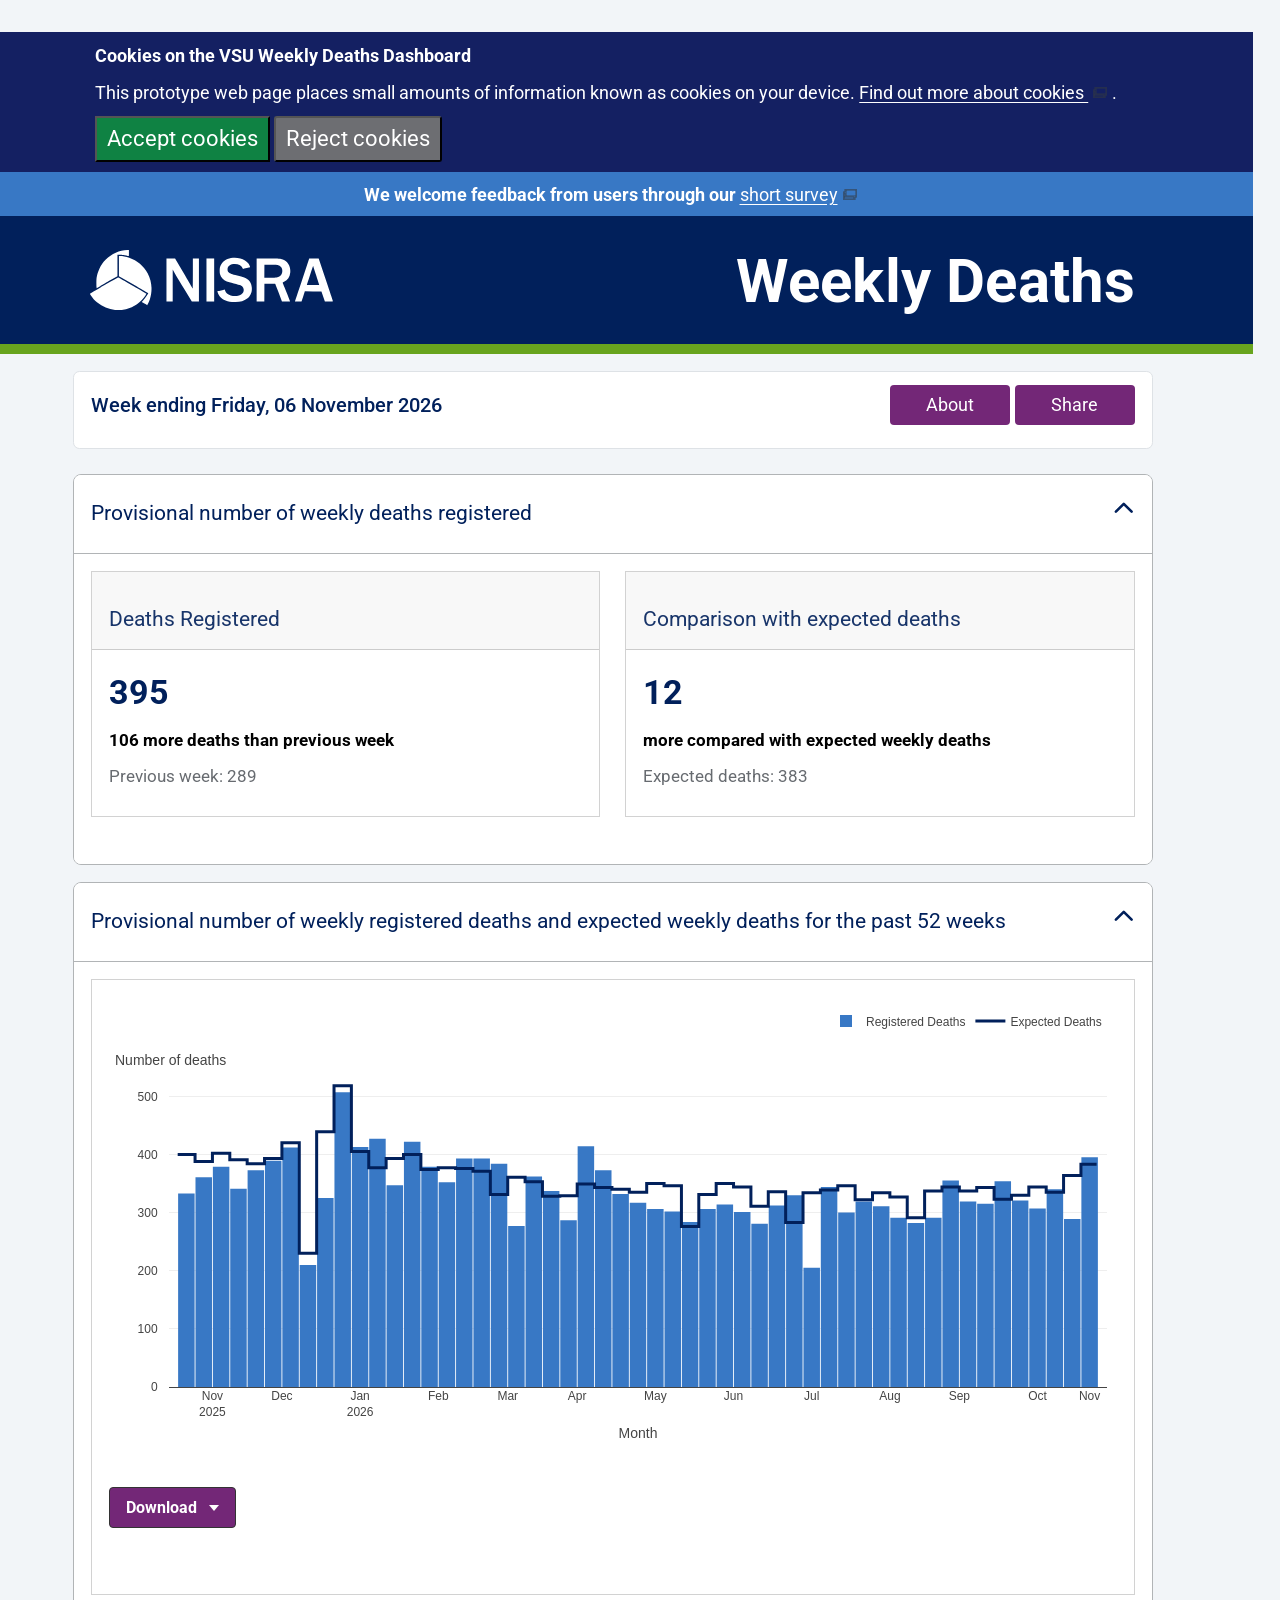
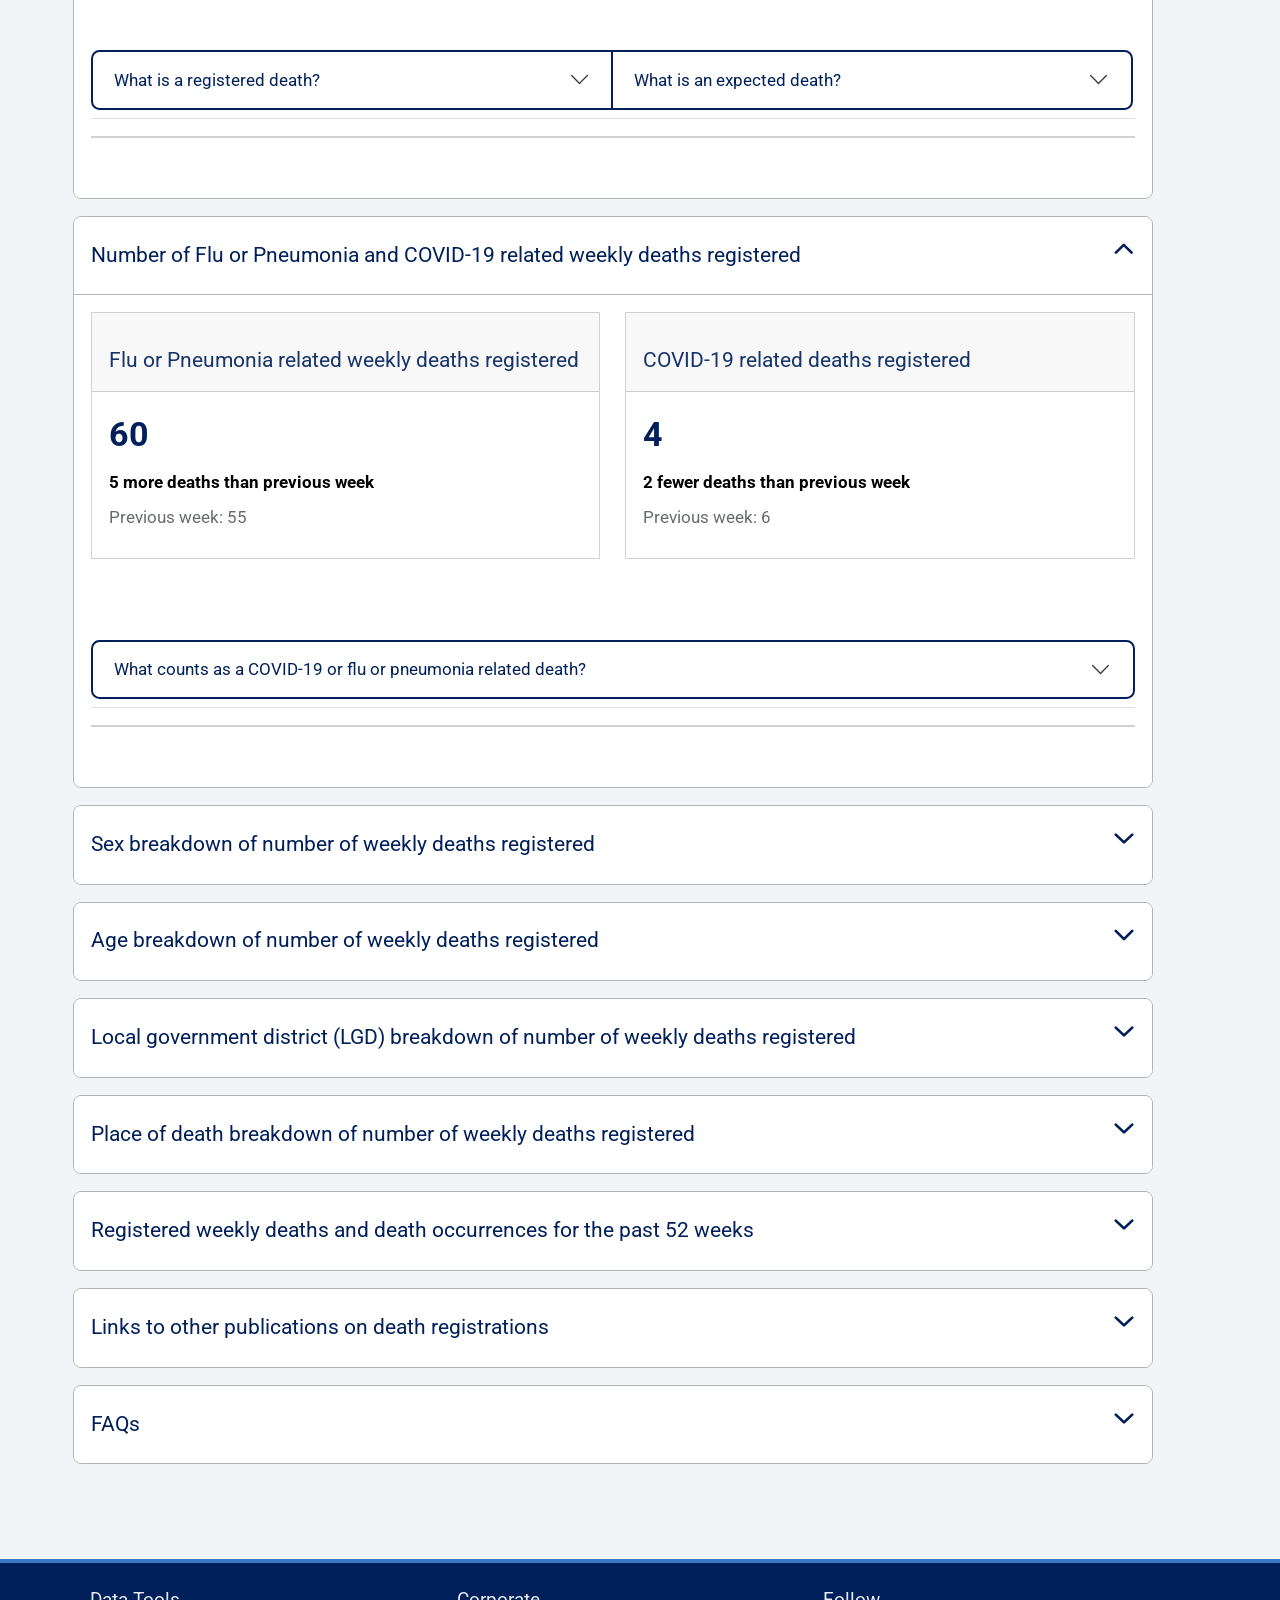
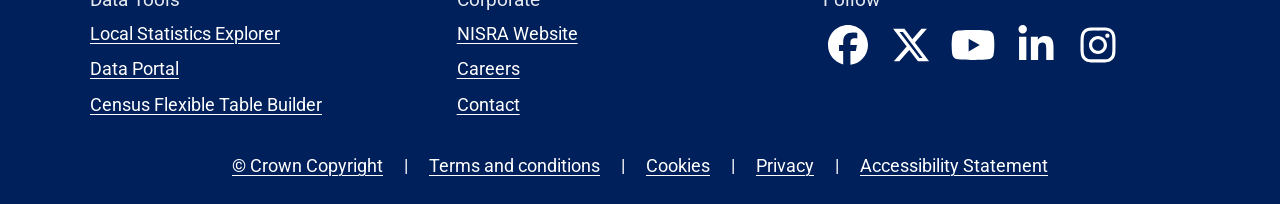
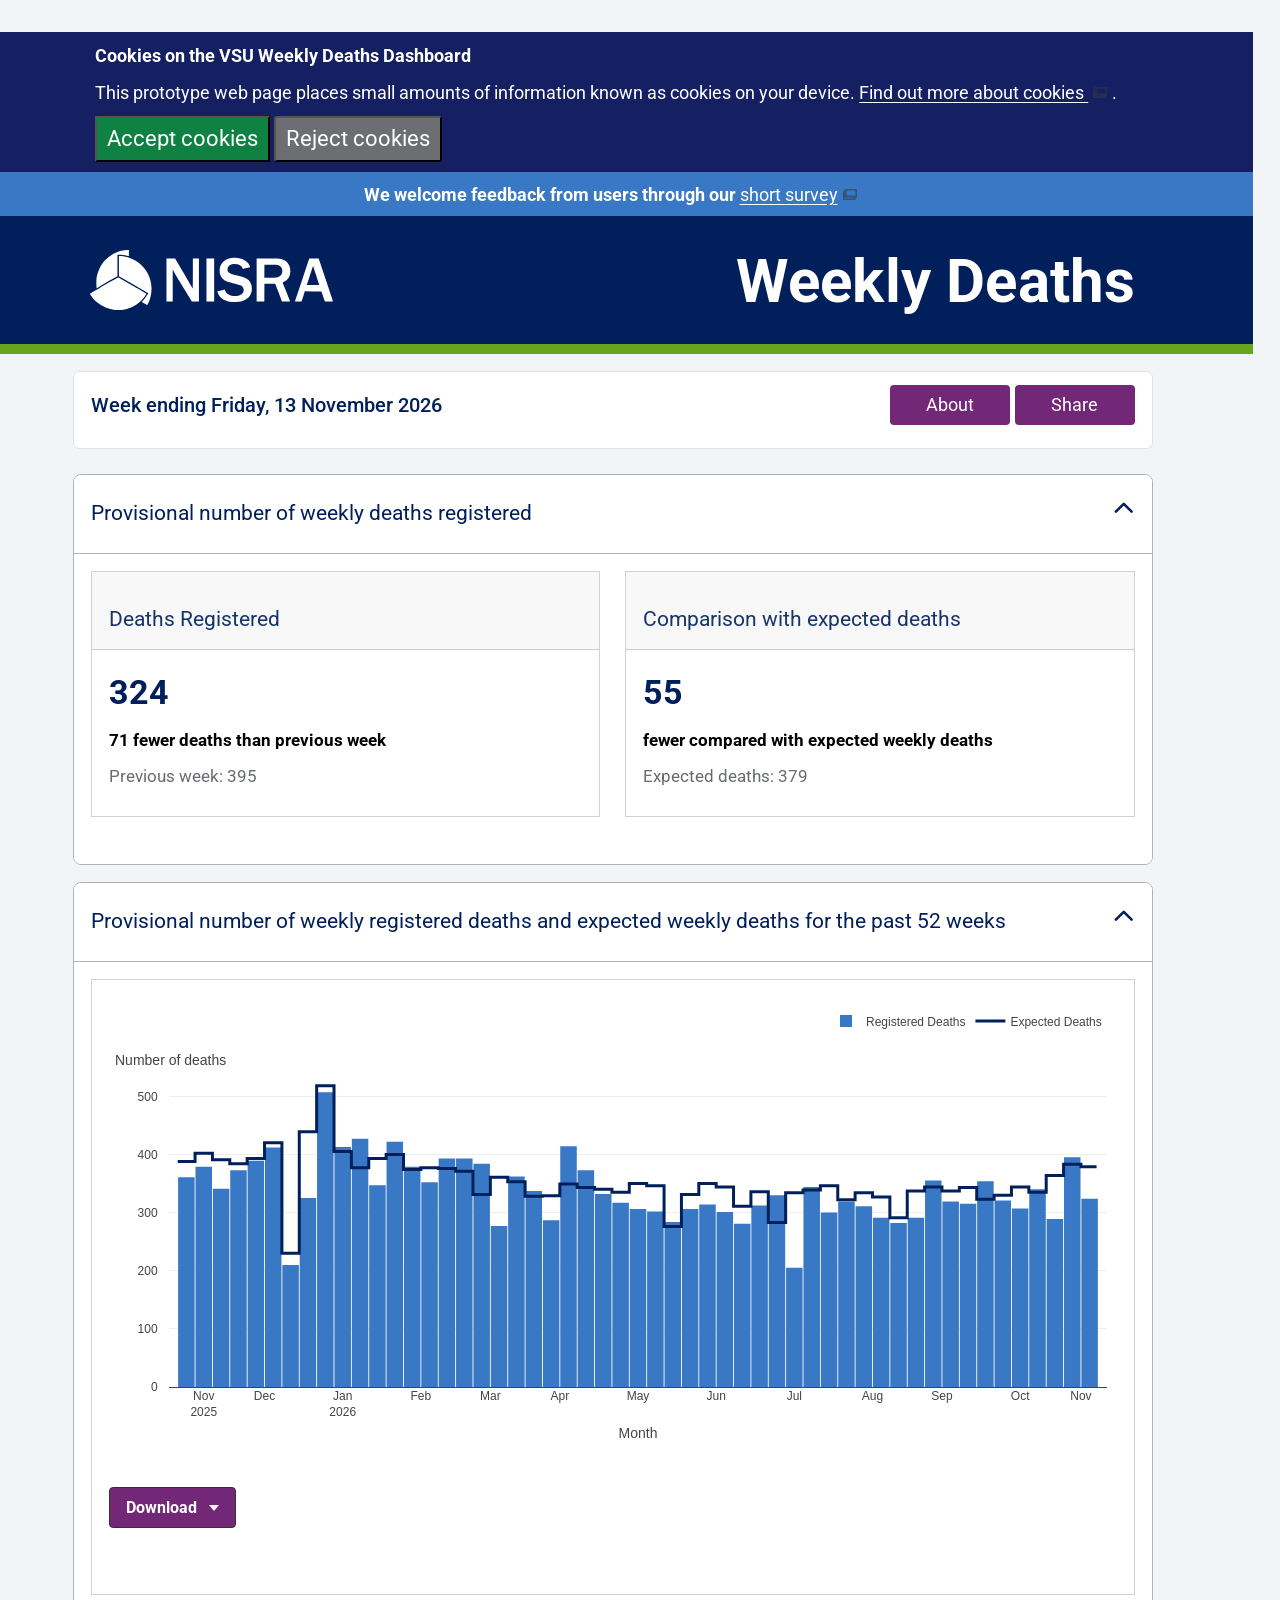
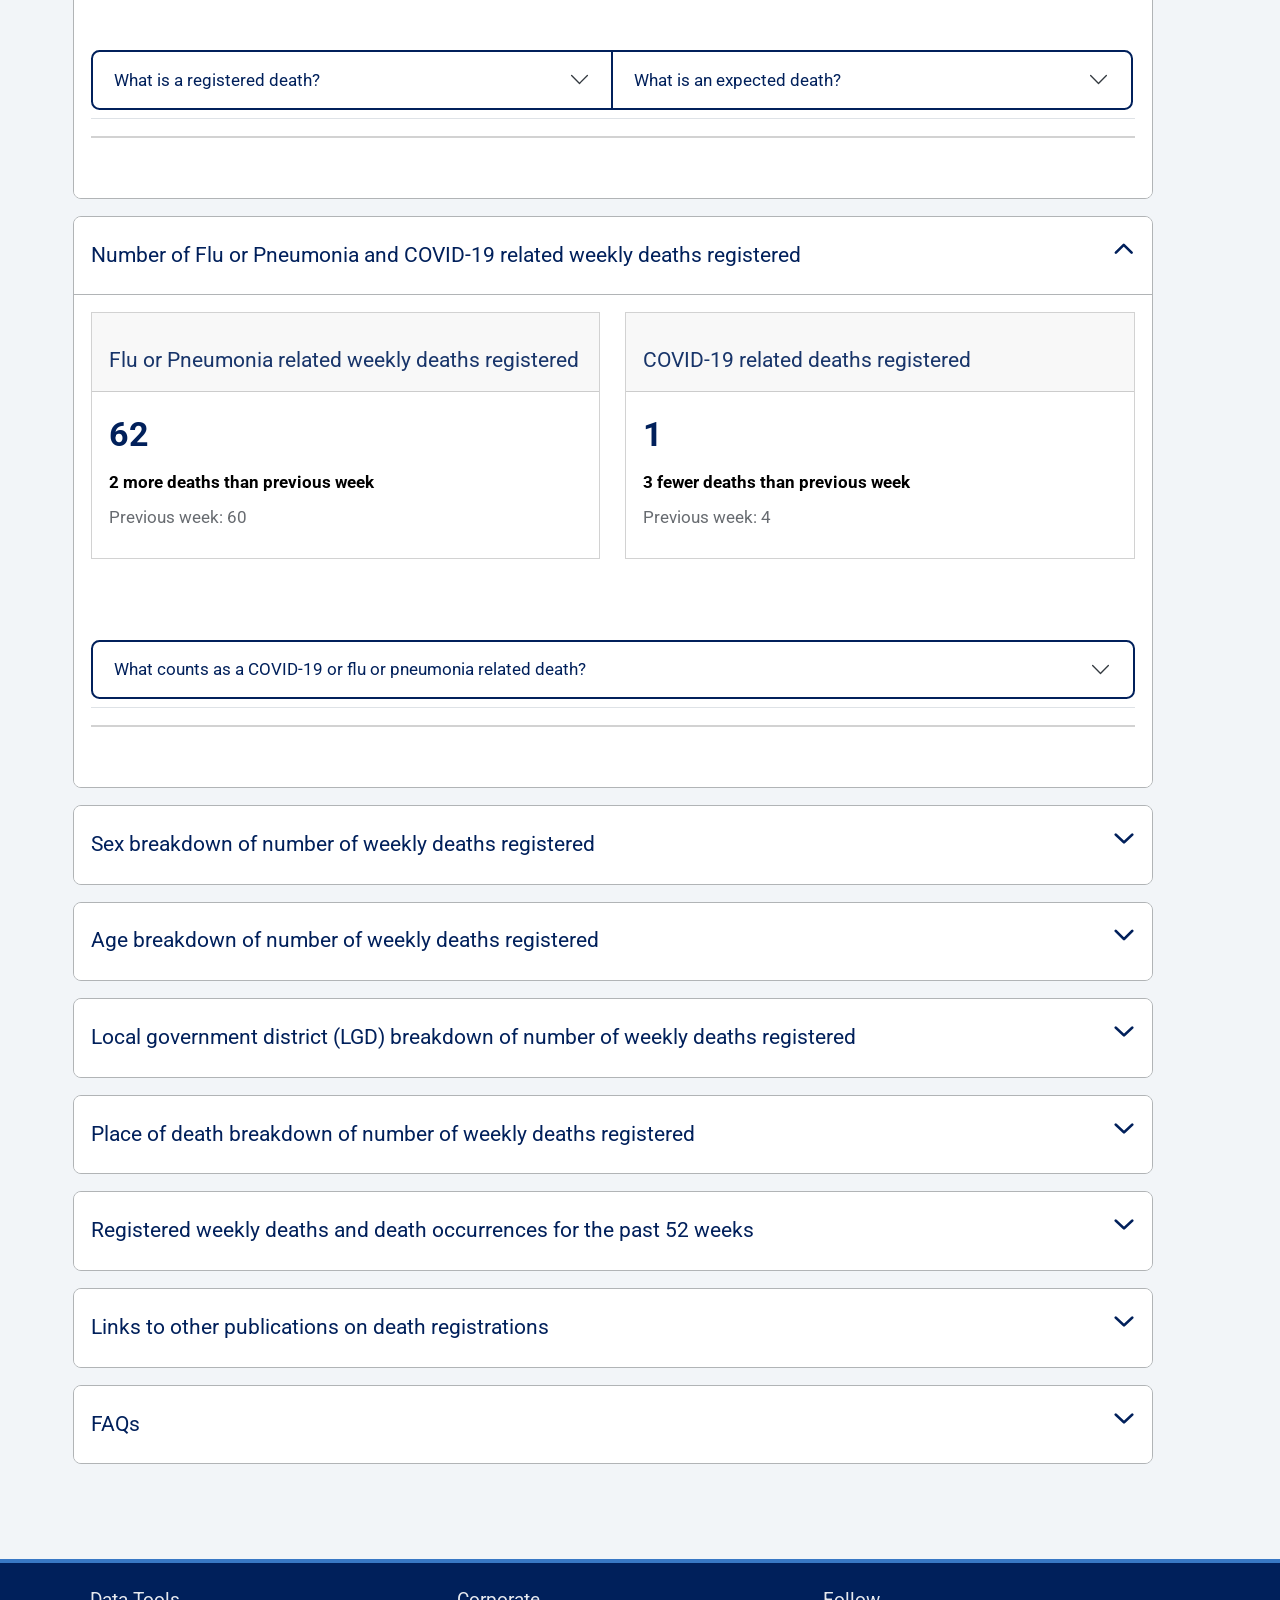
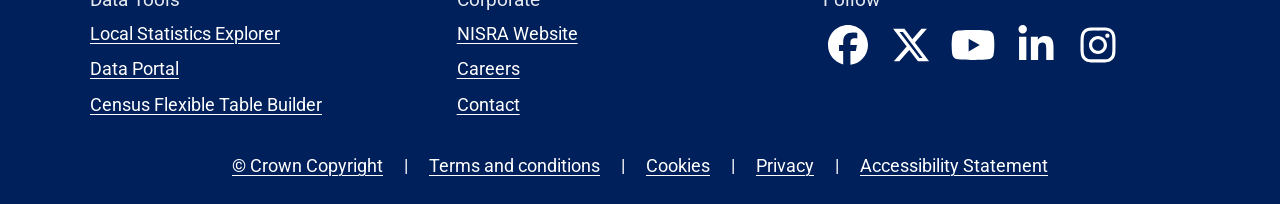
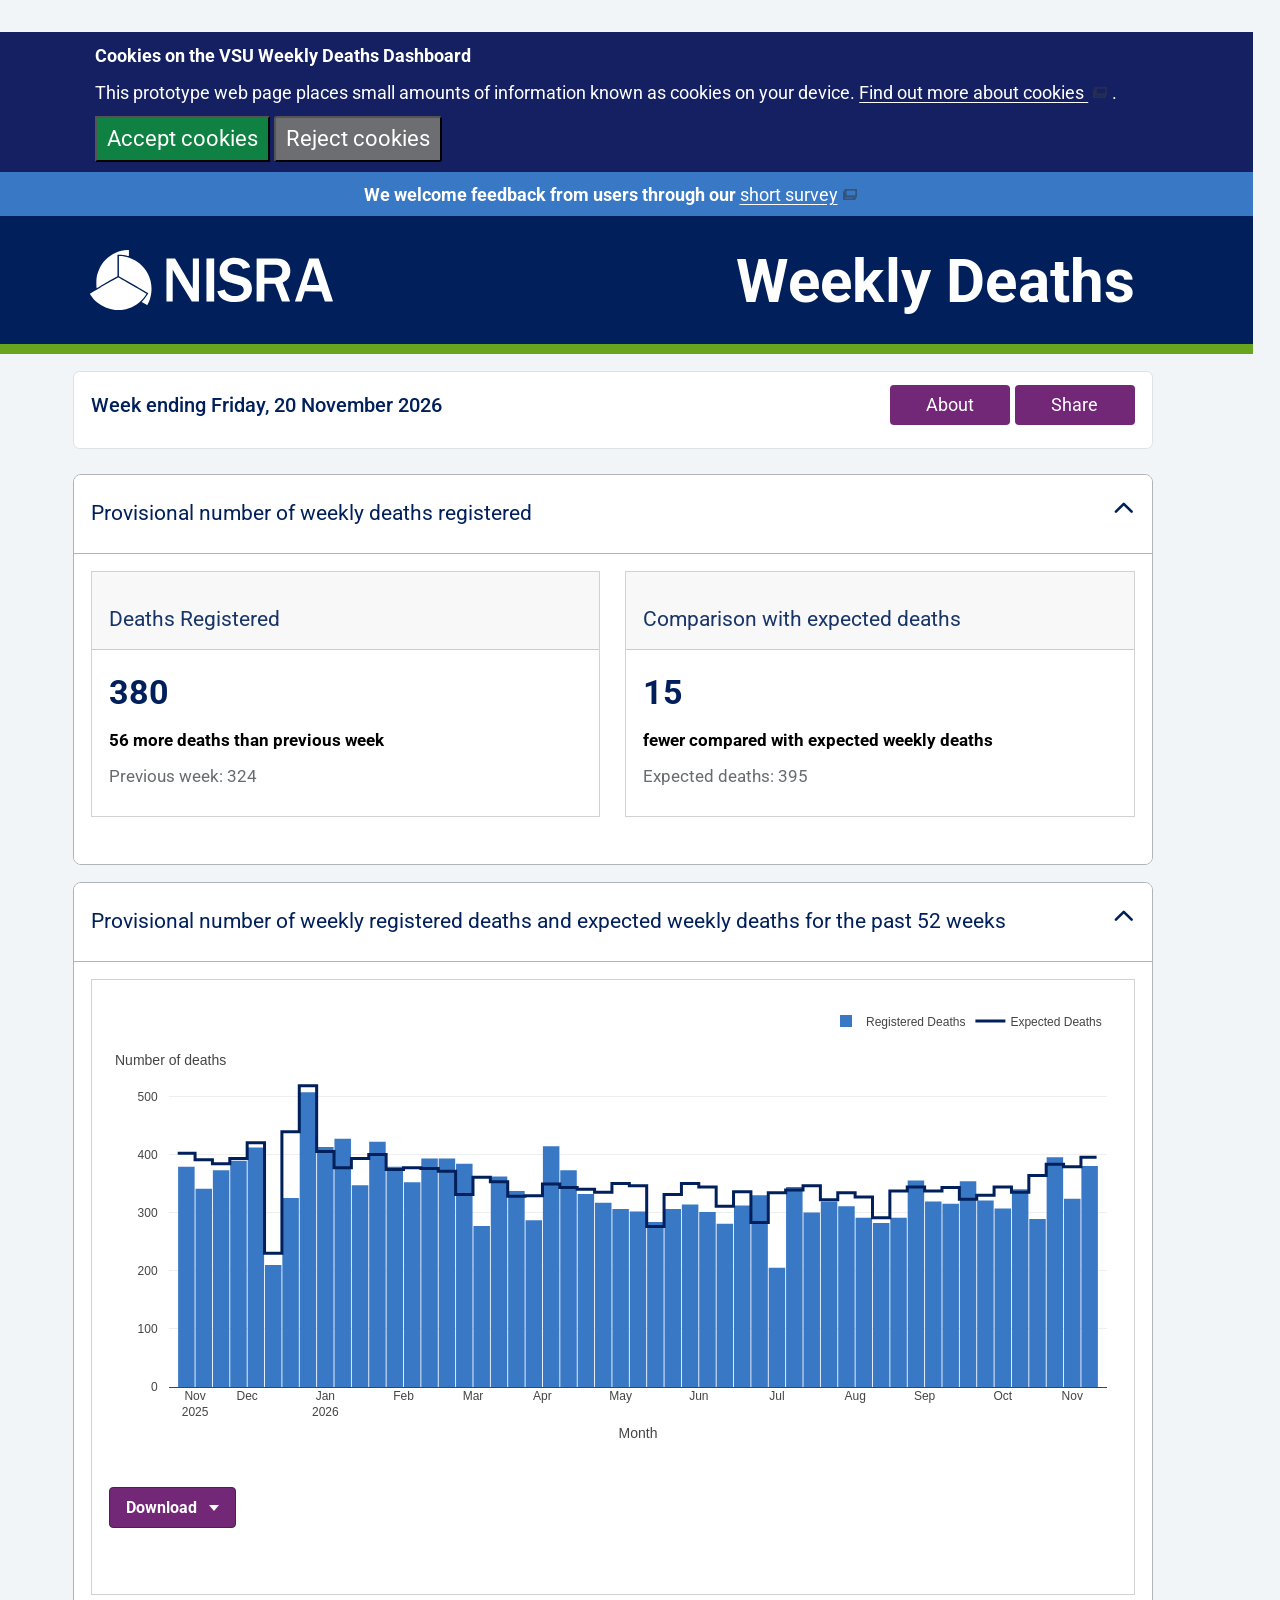
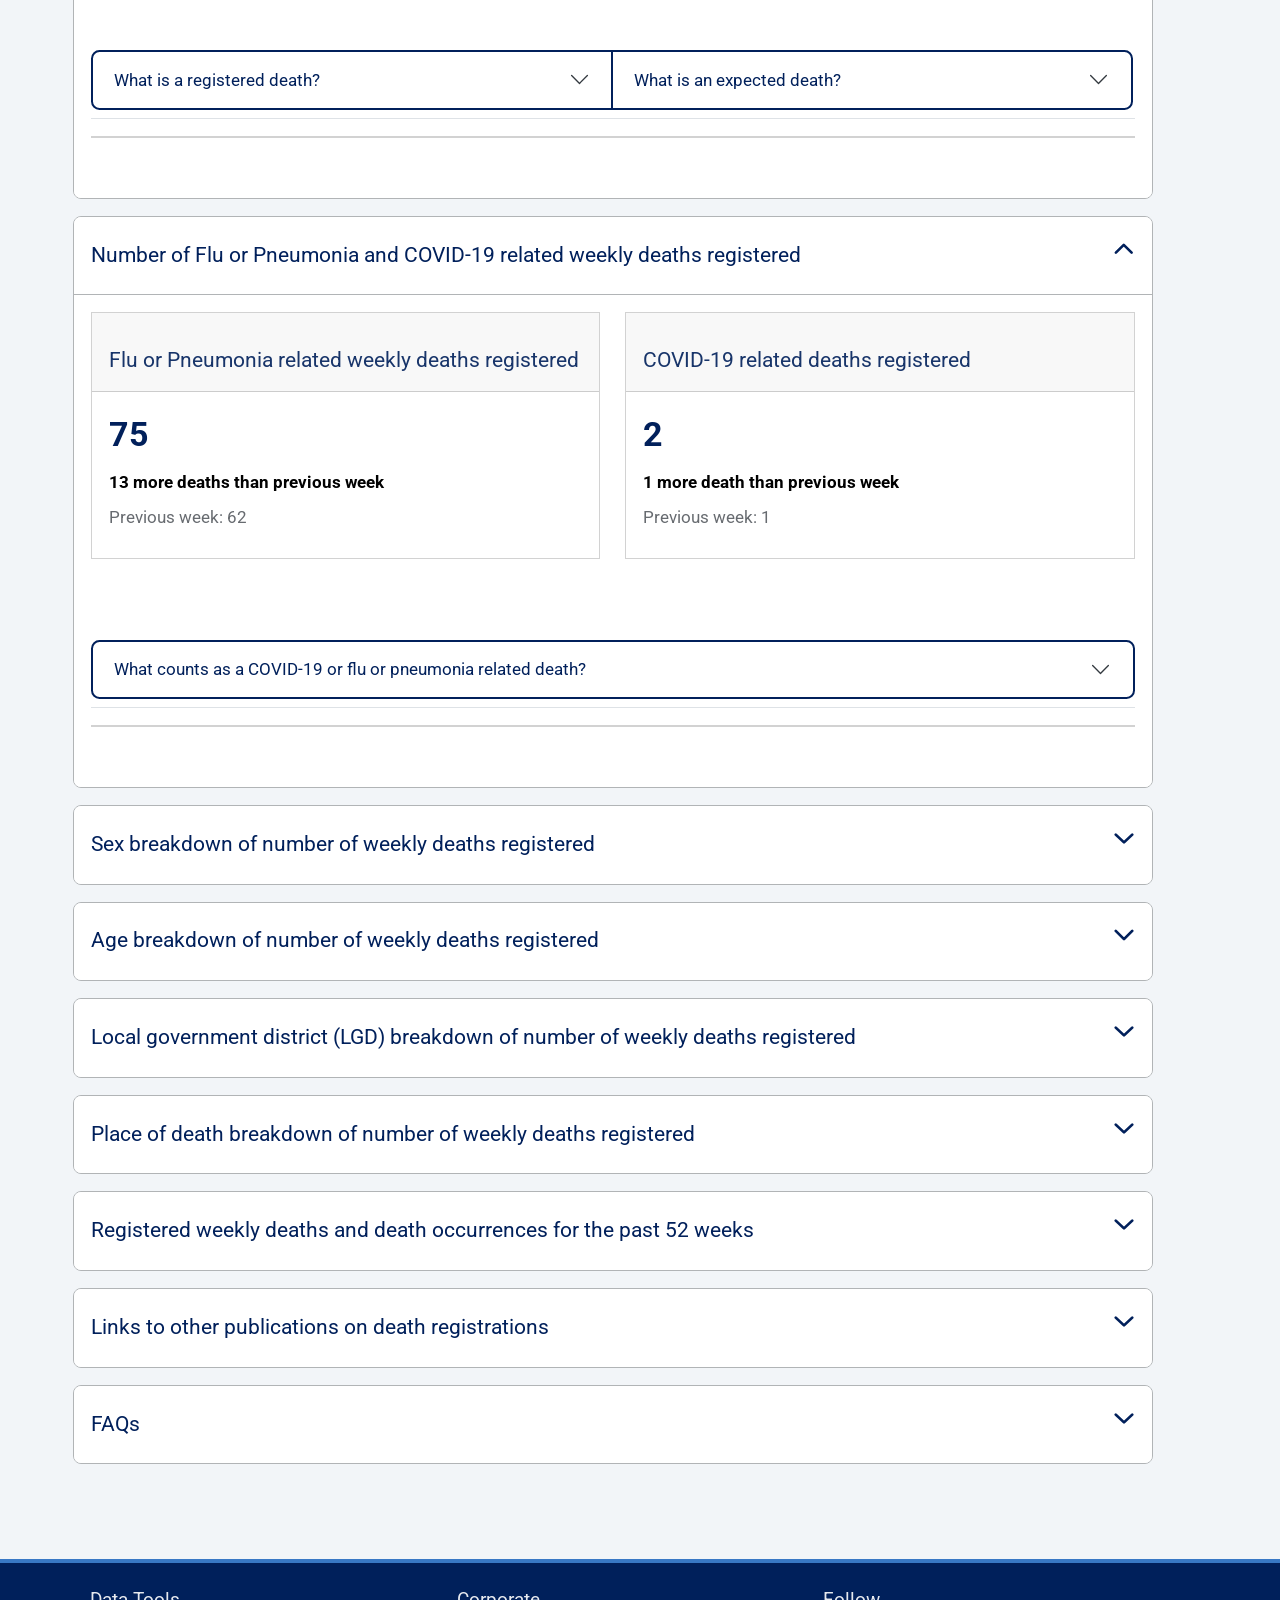
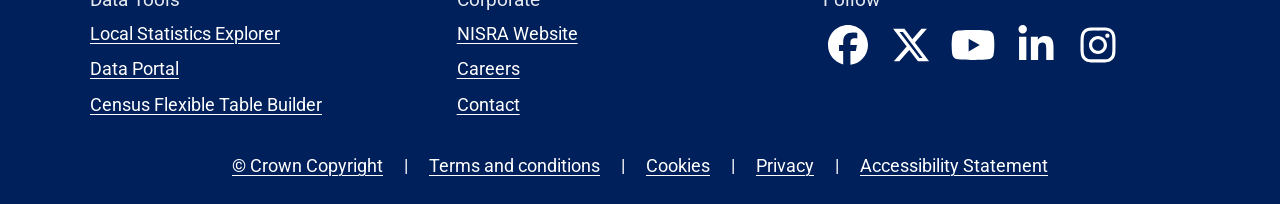
